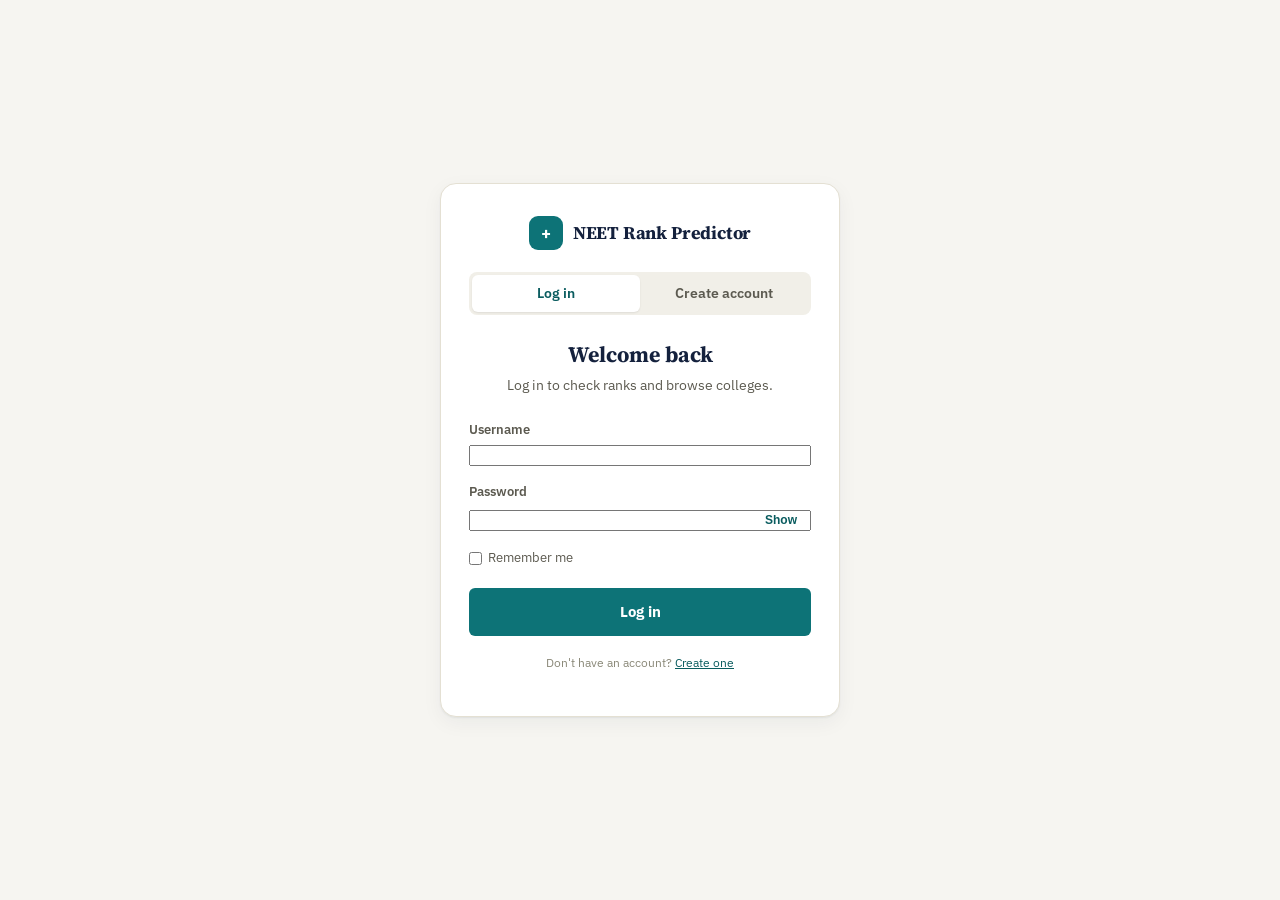
==== frontend_dist/colleges.html @ a5d56de6 "Replace Colleges page with original predictor HTML, backend-wired via new /cutoffs endpoint" ====
<!DOCTYPE html>
<html lang="en">
<head>
<meta charset="UTF-8">
<meta name="viewport" content="width=device-width, initial-scale=1.0">
<title>NEET Rank Predictor</title>
<link rel="preconnect" href="https://fonts.googleapis.com">
<link href="https://fonts.googleapis.com/css2?family=IBM+Plex+Sans:wght@400;500;600;700&family=Source+Serif+4:opsz,wght@8..60,600;8..60,700&display=swap" rel="stylesheet">
<style>
  * { box-sizing: border-box; margin: 0; padding: 0; }
  body { font-family: 'IBM Plex Sans', system-ui, sans-serif; background: #F6F5F1; color: #14213D; }
  .serif { font-family: 'Source Serif 4', serif; }
  header { border-bottom: 1px solid #E4E0D3; background: #F6F5F1; position: sticky; top: 0; z-index: 10; }
  .header-inner { max-width: 1800px; margin: 0 auto; padding: 16px 24px; display: flex; justify-content: space-between; align-items: center; flex-wrap: wrap; gap: 12px; }
  .logo { display: flex; align-items: center; gap: 10px; }
  .logo-box { width: 34px; height: 34px; border-radius: 8px; background: #0D7377; display: flex; align-items: center; justify-content: center; color: #fff; font-weight: 700; font-size: 15px; }
  .logo-text { font-size: 19px; font-weight: 700; }
  .phone { color: #0D7377; text-decoration: none; font-size: 14px; font-weight: 700; }
  .tabs { display: flex; gap: 4px; background: #ECEAE1; padding: 4px; border-radius: 8px; }
  .tab-btn { border: none; background: none; padding: 8px 18px; border-radius: 6px; font-size: 13.5px; font-weight: 600; cursor: pointer; color: #5C5A50; font-family: inherit; }
  .tab-btn.active { background: #fff; color: #0D7377; box-shadow: 0 1px 2px rgba(0,0,0,0.08); }
  .wrap { max-width: 1800px; margin: 0 auto; padding: 28px 24px 64px; }
  .notice { display: flex; gap: 10px; align-items: flex-start; background: #EAF2F1; border: 1px solid #C9E0DE; border-radius: 8px; padding: 14px 18px; margin-bottom: 24px; }
  .notice p { font-size: 13px; color: #245452; line-height: 1.6; }
  h1 { font-size: 26px; font-weight: 700; margin-bottom: 4px; }
  .subtitle { color: #5C5A50; font-size: 14px; margin-bottom: 24px; }
  .search-row { display: flex; gap: 10px; margin-bottom: 16px; flex-wrap: wrap; }
  .search-row input, .search-row select { border: 1.5px solid #D8D4C8; border-radius: 4px; padding: 9px 12px; font-size: 14px; background: #fff; font-family: inherit; }
  .search-row input { flex: 1; min-width: 200px; }
  .filter-panel { background: #fff; border: 1px solid #E4E0D3; border-radius: 12px; padding: 20px 22px; margin-bottom: 22px; }
  .filter-panel-head { display: flex; justify-content: space-between; align-items: center; gap: 12px; margin-bottom: 16px; flex-wrap: wrap; }
  .filter-panel-title { font-size: 12.5px; font-weight: 700; text-transform: uppercase; letter-spacing: 0.05em; color: #8A8878; }
  .filter-panel-actions { display: flex; align-items: center; gap: 10px; }
  .active-filter-count { font-size: 12.5px; color: #0D7377; font-weight: 600; }
  .clear-filters-btn { background: none; border: 1.5px solid #D8D4C8; color: #14213D; font-weight: 600; font-size: 12.5px; padding: 7px 14px; border-radius: 6px; cursor: pointer; font-family: inherit; }
  .clear-filters-btn:hover { background: #FBE0DC; border-color: #E7A99E; color: #A13D2F; }
  .filter-grid-new { display: grid; grid-template-columns: repeat(auto-fill, minmax(170px, 1fr)); gap: 16px; }
  .filter-field.wide { grid-column: span 2; }
  @media (max-width: 700px) { .filter-field.wide { grid-column: span 1; } }
  .filter-field label { display: block; font-size: 11px; font-weight: 700; color: #8A8878; text-transform: uppercase; letter-spacing: 0.03em; margin-bottom: 7px; }
  .filter-field input, .filter-field select { width: 100%; border: 1.5px solid #D8D4C8; border-radius: 7px; padding: 10px 12px; font-size: 14px; background: #fff; font-family: inherit; color: #14213D; }
  .filter-field input:focus, .filter-field select:focus { outline: none; border-color: #0D7377; box-shadow: 0 0 0 3px rgba(13,115,119,0.14); }
  .filter-panel-footer { margin-top: 16px; padding-top: 16px; border-top: 1px solid #EFEDE4; }
  .state-grid { display: grid; grid-template-columns: repeat(4, 1fr); gap: 18px; }
  @media (max-width: 1100px) { .state-grid { grid-template-columns: repeat(3, 1fr); } }
  @media (max-width: 760px) { .state-grid { grid-template-columns: repeat(2, 1fr); } }
  @media (max-width: 460px) { .state-grid { grid-template-columns: 1fr; } }
  .state-card { border: 1px solid #E4E0D3; border-radius: 14px; background: #fff; cursor: pointer; overflow: hidden; transition: transform .18s ease, box-shadow .18s ease, border-color .18s ease; box-shadow: 0 1px 3px rgba(20,33,61,0.06); }
  .state-card:hover { border-color: #0D7377; transform: translateY(-3px); box-shadow: 0 10px 24px rgba(20,33,61,0.12); }
  .state-card.disabled { cursor: default; }
  .state-card.disabled:hover { border-color: #E4E0D3; transform: none; box-shadow: 0 1px 3px rgba(20,33,61,0.06); }
  .state-card.disabled .state-card-banner { filter: grayscale(0.55); opacity: 0.55; }
  .state-card.disabled .state-name { color: #A8A498; }
  .state-card-banner { position: relative; height: 92px; display: flex; align-items: center; justify-content: center; overflow: hidden; }
  .state-map-svg { height: 64px; width: auto; max-width: 82%; position: relative; z-index: 2; filter: drop-shadow(0 2px 3px rgba(0,0,0,0.22)); }
  .landmark-badge { position: absolute; right: 8px; bottom: 8px; width: 24px; height: 24px; border-radius: 50%; background: rgba(20,33,61,0.38); display: flex; align-items: center; justify-content: center; z-index: 3; backdrop-filter: blur(1px); }
  .landmark-badge svg { width: 14px; height: 14px; }
  .state-card-body { padding: 14px 16px 16px; text-align: center; }
  .state-name { font-weight: 700; font-size: 14px; color: #14213D; }
  .state-count { font-size: 11.5px; color: #0D7377; margin-top: 6px; font-weight: 600; }
  .state-count.no-data { color: #A8A498; }
  .back-btn { display: flex; align-items: center; gap: 6px; background: none; border: none; color: #0D7377; font-weight: 600; font-size: 14px; cursor: pointer; margin-bottom: 16px; padding: 0; font-family: inherit; }
  table { border-collapse: collapse; width: 100%; }
  th { text-align: left; font-size: 11px; text-transform: uppercase; letter-spacing: 0.03em; color: #5C5A50; padding: 12px 14px; border-bottom: 2px solid #E4E0D3; white-space: nowrap; position: sticky; top: 0; background: #fff; z-index: 3; box-shadow: 0 1px 0 #E4E0D3; }
  th.round-col { text-align: center; min-width: 92px; }
  td { padding: 11px 14px; font-size: 13px; border-bottom: 1px solid #EFEDE4; white-space: nowrap; }
  td.round-cell { text-align: center; }
  td.institute-cell { white-space: normal; min-width: 240px; max-width: 320px; line-height: 1.4; }
  tr:hover td { background: #FAF9F5; }
  th.sticky-col, td.sticky-col { position: sticky; background: #fff; z-index: 1; }
  th.sticky-col { z-index: 4; }
  tr:hover td.sticky-col { background: #FAF9F5; }
  th.sticky-col.col-quota, td.sticky-col.col-quota { left: 0; min-width: 150px; box-shadow: 1px 0 0 #E4E0D3; }
  th.sticky-col.col-institute, td.sticky-col.col-institute { left: 150px; box-shadow: 1px 0 0 #E4E0D3; }
  .table-wrap { background: #fff; border: 1px solid #E4E0D3; border-radius: 10px; overflow-x: auto; max-height: 72vh; overflow-y: auto; }
  .rank-pill { font-weight: 700; padding: 3px 8px; border-radius: 5px; display: inline-block; min-width: 40px; text-align: center; font-size: 12px; }
  .rank-empty { color: #C9C6BA; }
  .quota-pill { font-size: 10.5px; color: #5C5A50; background: #F1EFE8; padding: 2px 7px; border-radius: 10px; white-space: nowrap; }
  footer { padding: 20px 24px; text-align: center; font-size: 12px; color: #8A8878; border-top: 1px solid #E4E0D3; }
  #resultsCount { font-size: 14px; color: #5C5A50; margin-bottom: 12px; }
  .legend { display:flex; gap:16px; align-items:center; margin-bottom:14px; font-size:12px; color:#5C5A50; flex-wrap: wrap; }
  .legend span.dot { display:inline-block; width:10px; height:10px; border-radius:2px; margin-right:5px; vertical-align:middle; }
  .import-btn { background: #14213D; color: #fff; border: none; padding: 9px 16px; border-radius: 4px; font-size: 13px; font-weight: 600; cursor: pointer; font-family: inherit; white-space: nowrap; }
  .import-btn:hover { background: #0D7377; }
  #importMsg, #importMsgGrid { margin-top: 10px; padding: 10px 14px; border-radius: 6px; font-size: 13px; }
  .import-ok { background: #DFF3E6; color: #1E7A4C; border: 1px solid #B9E3C6; }
  .import-err { background: #FBE0DC; color: #A13D2F; border: 1px solid #F2BDB5; }

  /* Import & Analysis module styles */
  .caveat-box { background: #FDF0C8; border: 1px solid #F1DDA8; border-radius: 8px; padding: 14px 18px; margin-bottom: 20px; font-size: 12.5px; color: #7A5A0C; line-height: 1.6; }
  .dropzone { border: 2px dashed #C9C6BA; border-radius: 10px; padding: 32px; text-align: center; background: #fff; cursor: pointer; margin-bottom: 20px; }
  .dropzone.dragover { border-color: #0D7377; background: #EAF2F1; }
  .dropzone p { color: #5C5A50; font-size: 14px; }
  .dropzone .browse-link { color: #0D7377; font-weight: 600; text-decoration: underline; cursor: pointer; }
  .file-list { display: flex; flex-direction: column; gap: 8px; margin-bottom: 24px; }
  .file-row { display: flex; align-items: center; gap: 12px; background: #fff; border: 1px solid #E4E0D3; border-radius: 6px; padding: 10px 14px; font-size: 13px; }
  .file-row .fname { flex: 1; font-weight: 600; overflow: hidden; text-overflow: ellipsis; white-space: nowrap; }
  .file-row .fstatus { font-size: 12px; color: #5C5A50; min-width: 160px; text-align: right; }
  .progress-track { width: 100px; height: 6px; background: #EFEDE4; border-radius: 3px; overflow: hidden; }
  .progress-fill { height: 100%; background: #0D7377; transition: width .2s; }
  .badge-ok { color: #1E7A4C; font-weight: 700; }
  .badge-err { color: #A13D2F; font-weight: 700; }
  .badge-warn { color: #946B0C; font-weight: 700; }

  .dash-grid { display: grid; grid-template-columns: repeat(6, 1fr); gap: 12px; margin-bottom: 24px; }
  @media (max-width: 1000px) { .dash-grid { grid-template-columns: repeat(3, 1fr); } }
  .dash-card { background: #fff; border: 1px solid #E4E0D3; border-radius: 8px; padding: 16px; text-align: center; }
  .dash-card .num { font-size: 22px; font-weight: 700; color: #0D7377; }
  .dash-card .lbl { font-size: 11px; color: #5C5A50; margin-top: 4px; text-transform: uppercase; letter-spacing: 0.03em; }

  .search-box { display: flex; gap: 10px; margin-bottom: 16px; }
  .search-box input { flex: 1; border: 1.5px solid #D8D4C8; border-radius: 4px; padding: 12px 14px; font-size: 14px; font-family: inherit; }
  .search-hint { font-size: 12px; color: #8A8878; margin-bottom: 20px; }

  .filter-grid { display: grid; grid-template-columns: repeat(6, 1fr); gap: 10px; margin-bottom: 16px; }
  @media (max-width: 1000px) { .filter-grid { grid-template-columns: repeat(2, 1fr); } }
  .filter-grid select, .filter-grid input { border: 1.5px solid #D8D4C8; border-radius: 4px; padding: 8px 10px; font-size: 12.5px; font-family: inherit; background: #fff; }

  .export-row { display: flex; gap: 8px; margin-bottom: 14px; }
  .export-btn { background: #fff; border: 1.5px solid #14213D; color: #14213D; padding: 7px 14px; border-radius: 4px; font-size: 12.5px; font-weight: 600; cursor: pointer; font-family: inherit; }
  .export-btn:hover { background: #14213D; color: #fff; }

  .pagination { display: flex; align-items: center; justify-content: center; gap: 12px; margin-top: 16px; font-size: 13px; }
  .page-btn { background: #fff; border: 1px solid #D8D4C8; border-radius: 4px; padding: 6px 12px; cursor: pointer; font-family: inherit; font-size: 13px; }
  .page-btn:disabled { opacity: 0.4; cursor: default; }
  .source-tag { font-size: 10px; color: #8A8878; }
  .na { color: #C9C6BA; font-style: italic; }

  .preview-panel { background: #fff; border: 1.5px solid #0D7377; border-radius: 10px; padding: 18px 20px; margin-bottom: 22px; }
  .preview-panel h3 { font-size: 15px; margin-bottom: 10px; }
  .preview-stats { display: grid; grid-template-columns: repeat(5, 1fr); gap: 10px; margin-bottom: 14px; }
  @media (max-width: 1000px) { .preview-stats { grid-template-columns: repeat(2, 1fr); } }
  .pstat { background: #F6F5F1; border-radius: 6px; padding: 10px; text-align: center; }
  .pstat .n { font-size: 18px; font-weight: 700; color: #14213D; }
  .pstat.warn .n { color: #946B0C; }
  .pstat .l { font-size: 10.5px; color: #5C5A50; text-transform: uppercase; }
  .file-meta-row { background: #F6F5F1; border-radius: 6px; padding: 10px 12px; margin-bottom: 8px; font-size: 12.5px; }
  .file-meta-row .fm-title { font-weight: 700; margin-bottom: 6px; }
  .file-meta-inputs { display: flex; gap: 8px; flex-wrap: wrap; }
  .file-meta-inputs label { font-size: 11px; color: #5C5A50; display: flex; flex-direction: column; gap: 3px; }
  .file-meta-inputs input { border: 1px solid #D8D4C8; border-radius: 4px; padding: 5px 8px; font-size: 12px; font-family: inherit; width: 160px; }
  .review-list { display: flex; flex-direction: column; gap: 8px; margin-top: 10px; max-height: 260px; overflow-y: auto; }
  .review-item { border: 1px solid #F1DDA8; background: #FFFBEF; border-radius: 6px; padding: 8px 12px; font-size: 12.5px; }
  .review-item .rtitle { font-weight: 600; margin-bottom: 4px; }
  .btn-mini { border: 1px solid #14213D; background: #fff; color: #14213D; border-radius: 4px; padding: 3px 10px; font-size: 11.5px; font-weight: 600; cursor: pointer; font-family: inherit; margin-right: 6px; }
  .btn-mini:hover { background: #14213D; color: #fff; }
  .btn-mini.done { opacity: 0.4; pointer-events: none; }
  .confirm-row { display: flex; gap: 10px; margin-top: 6px; }
  .confirm-btn { background: #0D7377; color: #fff; border: none; padding: 10px 18px; border-radius: 5px; font-size: 13px; font-weight: 700; cursor: pointer; font-family: inherit; }
  .confirm-btn:hover { background: #0A5D61; }
  .discard-btn { background: #fff; border: 1.5px solid #A13D2F; color: #A13D2F; padding: 10px 18px; border-radius: 5px; font-size: 13px; font-weight: 700; cursor: pointer; font-family: inherit; }

  .predictor-box { background: #fff; border: 1px solid #E4E0D3; border-radius: 10px; padding: 20px; margin: 28px 0 24px; }
  .predictor-box h2 { font-size: 18px; margin-bottom: 4px; }
  .predictor-sub { font-size: 12.5px; color: #5C5A50; margin-bottom: 14px; }
  .predictor-row { display: flex; gap: 10px; flex-wrap: wrap; margin-bottom: 14px; }
  .predictor-row input, .predictor-row select { border: 1.5px solid #D8D4C8; border-radius: 4px; padding: 9px 11px; font-size: 13px; font-family: inherit; background: #fff; }
  .predictor-row input#predRank { width: 160px; font-weight: 700; }
  .predict-btn { background: #14213D; color: #fff; border: none; padding: 9px 18px; border-radius: 4px; font-size: 13px; font-weight: 700; cursor: pointer; font-family: inherit; }
  .predict-btn:hover { background: #0D7377; }
  .pred-result-row { border-bottom: 1px solid #EFEDE4; padding: 10px 4px; font-size: 13px; }
  .pred-result-row .pr-inst { font-weight: 700; }
  .pred-result-row .pr-meta { font-size: 11.5px; color: #5C5A50; margin-top: 2px; }
  .pred-empty { color: #8A8878; font-size: 13px; padding: 14px 4px; }

  /* ============================================================
     RESPONSIVE LAYER — Desktop stays as authored above.
     Breakpoints: mobile <768px, tablet 768–1023px, desktop >=1024px.
     Import / Master Data is desktop-only (see <1024px block below).
     ============================================================ */

  /* Base touch-friendly hit areas, all breakpoints below desktop */
  @media (max-width: 1023px) {
    html { -webkit-text-size-adjust: 100%; }
    body { overflow-x: hidden; }

    /* Import & Master Data is a desktop administration tool only */
    .tabs { display: none; }
    #importView { display: none !important; }
    #importLinkGrid, #importLinkFilter { display: none !important; }

    .header-inner { padding: 14px 16px; }
    .logo-text { font-size: 17px; }
    .logo-box { width: 32px; height: 32px; font-size: 14px; }

    .wrap { padding: 20px 16px 56px; }
    h1 { font-size: 21px; line-height: 1.3; }
    .subtitle { font-size: 13px; margin-bottom: 18px; }

    .notice { padding: 12px 14px; }
    .notice p { font-size: 12.5px; }

    /* Filter panel: comfortable stacked touch controls */
    .filter-panel { padding: 16px; border-radius: 12px; }
    .filter-panel-head { margin-bottom: 14px; }
    .filter-panel-title { font-size: 11.5px; }
    .filter-grid-new { grid-template-columns: 1fr; gap: 12px; }
    .filter-field label { font-size: 11.5px; margin-bottom: 6px; }
    .filter-field input, .filter-field select { padding: 12px 14px; font-size: 15px; min-height: 46px; }
    .clear-filters-btn { padding: 10px 16px; font-size: 13px; min-height: 40px; }
    .filter-panel-footer { display: none; } /* only linked to Import, hidden on mobile/tablet */
    .back-btn { font-size: 15px; padding: 6px 0; margin-bottom: 14px; }

    .legend { font-size: 11.5px; gap: 8px 14px; margin-bottom: 12px; }
    #resultsCount { font-size: 13px; }

    /* State picker cards */
    .state-grid { gap: 12px; }
    .state-card-banner { height: 78px; }
    .state-map-svg { height: 52px; }
    .state-card-body { padding: 12px 12px 14px; }
    .state-name { font-size: 13.5px; }
  }

  /* ---- Results table -> readable stacked cards on mobile & tablet ---- */
  @media (max-width: 1023px) {
    #tableView .table-wrap { background: transparent; border: none; overflow: visible; max-height: none; box-shadow: none; border-radius: 0; }
    #tableView table, #tableView tbody, #tableView tr, #tableView th, #tableView td { display: block; width: 100%; }
    #tableView thead { display: none; }
    #tableView tbody tr {
      background: #fff;
      border: 1px solid #E4E0D3;
      border-radius: 14px;
      padding: 16px;
      margin-bottom: 14px;
      box-shadow: 0 1px 3px rgba(20,33,61,0.07);
    }
    #tableView td {
      border: none;
      white-space: normal;
      padding: 0;
      position: static;
      left: auto;
      box-shadow: none;
      min-width: 0;
      max-width: none;
      font-size: 13.5px;
    }
    #tableView td.col-institute {
      font-size: 15.5px;
      font-weight: 700;
      line-height: 1.4;
      padding-bottom: 10px;
      margin-bottom: 8px;
      border-bottom: 1px solid #EFEDE4;
      word-break: break-word;
    }
    #tableView td[data-label] {
      display: flex;
      justify-content: space-between;
      align-items: center;
      gap: 12px;
      padding: 7px 0;
      border-bottom: 1px dashed #F1EFE8;
    }
    #tableView td[data-label]:last-child { border-bottom: none; }
    #tableView td[data-label]::before {
      content: attr(data-label);
      font-size: 10.5px;
      font-weight: 700;
      text-transform: uppercase;
      letter-spacing: 0.03em;
      color: #8A8878;
      flex-shrink: 0;
    }
    #tableView td[data-label] > *,
    #tableView td[data-label] { text-align: right; }
    #tableView .quota-pill { white-space: normal; text-align: right; }
    #tableView td.round-cell[data-label] .rank-pill { font-size: 12.5px; }
  }

  /* Tablet: use the extra width for a two-column card grid */
  @media (min-width: 768px) and (max-width: 1023px) {
    #tableView tbody { display: grid; grid-template-columns: repeat(2, 1fr); gap: 14px; }
    #tableView tbody tr { margin-bottom: 0; }
    .filter-grid-new { grid-template-columns: repeat(2, 1fr); }
    .filter-field.wide { grid-column: span 2; }
    .state-grid { grid-template-columns: repeat(3, 1fr); }
    .wrap { padding: 24px 24px 56px; }
  }

  /* Small phones: extra breathing room fixes */
  @media (max-width: 380px) {
    .wrap { padding: 16px 12px 48px; }
    .header-inner { padding: 12px 12px; }
    h1 { font-size: 19px; }
    .filter-panel { padding: 14px; }
    #tableView tbody tr { padding: 14px; }
  }
</style>
</head>
<body>

<script src="js/config.js"></script>
<script src="js/auth.js"></script>
<script>NeetAuth.requireAuth();</script>

<header>
  <div class="header-inner">
    <div class="logo">
      <div class="logo-box">+</div>
      <div class="logo-text serif">NEET Rank Predictor</div>
    </div>
    <div class="tabs">
      <button class="tab-btn active" id="tabPG" onclick="switchTab('PG')">PG Closing Rank</button>
      <button class="tab-btn" id="tabIMPORT" onclick="switchTab('IMPORT')">Import &amp; Master Data</button>
    </div>
    <a class="colleges-back-link" href="index.html" style="margin-left:auto;font-size:13px;font-weight:600;color:#5C5A50;text-decoration:none;white-space:nowrap;">&larr; Back to site</a>
  </div>
</header>

<div class="wrap">
  <div class="notice" id="dataNotice"></div>

  <div id="gridView">
    <h1 class="serif" id="gridTitle">Select a State</h1>
    <p class="subtitle" id="gridSubtitle">Click a state to view institute-wise, round-wise closing ranks.</p>
    <div class="state-grid" id="stateGrid"></div>
    <div style="margin-top:20px;" id="importLinkGrid">
      <button class="import-btn" onclick="switchTab('IMPORT')">Import new cutoff files (State / Round / Year)</button>
    </div>
  </div>

  <div id="tableView" style="display:none;">
    <button class="back-btn" onclick="showGrid()">&larr; All States</button>
    <h1 class="serif" id="stateTitle"></h1>
    <p class="subtitle" id="stateSubtitle"></p>

    <div class="filter-panel">
      <div class="filter-panel-head">
        <span class="filter-panel-title">Filter results</span>
        <div class="filter-panel-actions">
          <span class="active-filter-count" id="activeFilterCount"></span>
          <button class="clear-filters-btn" onclick="clearTableFilters()">Clear all filters</button>
        </div>
      </div>
      <div class="filter-grid-new">
        <div class="filter-field wide">
          <label for="filterInstitute">Institute or course</label>
          <input type="text" id="filterInstitute" placeholder="Search by name..." oninput="renderTable()">
        </div>
        <div class="filter-field">
          <label for="filterQuota">Quota</label>
          <select id="filterQuota" onchange="renderTable()"><option value="">All Quotas</option></select>
        </div>
        <div class="filter-field">
          <label for="filterCourse">Course</label>
          <select id="filterCourse" onchange="renderTable()"><option value="">All Courses</option></select>
        </div>
        <div class="filter-field">
          <label for="filterCategory">Category</label>
          <select id="filterCategory" onchange="renderTable()"><option value="">All Categories</option></select>
        </div>
        <div class="filter-field">
          <label for="filterAuthority">Authority</label>
          <select id="filterAuthority" onchange="renderTable()"><option value="">All Authorities</option></select>
        </div>
        <div class="filter-field">
          <label for="filterExam">Exam</label>
          <select id="filterExam" onchange="renderTable()"><option value="">All Exams</option></select>
        </div>
        <div class="filter-field">
          <label for="filterYear">Year</label>
          <select id="filterYear" onchange="renderTable()"><option value="">All Years</option></select>
        </div>
        <div class="filter-field">
          <label for="filterRound">Round</label>
          <select id="filterRound" onchange="renderTable()"><option value="">All Rounds</option></select>
        </div>
      </div>
      <div class="filter-panel-footer" id="importLinkFilter">
        <button class="import-btn" onclick="switchTab('IMPORT')">Import more data</button>
      </div>
    </div>

    <div class="legend">
      <span><span class="dot" style="background:#FBE0DC;"></span>Most competitive third</span>
      <span><span class="dot" style="background:#FDF0C8;"></span>Middle third</span>
      <span><span class="dot" style="background:#DFF3E6;"></span>Least competitive third</span>
      <span>(colour scale is relative to each round column, recalculated per view)</span>
    </div>
    <div id="resultsCount"></div>
    <div class="table-wrap">
      <table>
        <thead id="tableHead"></thead>
        <tbody id="tableBody"></tbody>
      </table>
    </div>
  </div>

  <div id="importView" style="display:none;">
    <div class="caveat-box">
      <strong>How this works, honestly:</strong> This runs entirely in your browser (no server) &mdash; CSV and Excel files are parsed in a background Web Worker so the page stays responsive; very large files (hundreds of thousands of rows) will still take real time and memory, and multi-million-row imports may strain the browser tab. PDF import here does best-effort plain-text extraction and simple row detection &mdash; it will <strong>not</strong> reliably handle complex official cutoff PDFs (multi-line cells, merged headers). For a document like that, upload it directly in the chat instead &mdash; that path uses real table extraction. Any field not found in your file is marked <span class="na">Not Available</span> &mdash; never guessed.
    </div>

    <h1 class="serif">Import Cutoff Files</h1>
    <p class="subtitle">CSV, Excel (.xlsx/.xls), or PDF. Multiple files at once &mdash; matching records are merged, not duplicated.</p>
    <div style="display:flex; align-items:center; justify-content:space-between; gap:12px; flex-wrap:wrap; margin-bottom:18px;">
      <div id="saveIndicator" style="font-size:12.5px; font-weight:600; color:#8A8878;"></div>
      <div style="display:flex; gap:8px; flex-wrap:wrap;">
        <button class="clear-filters-btn" onclick="downloadMasterBackup()" title="Save a JSON copy of everything currently loaded, as a safety net">Download backup</button>
        <button class="clear-filters-btn" onclick="document.getElementById('restoreBackupInput').click()" title="Load a previously downloaded backup JSON file">Restore backup&hellip;</button>
        <input type="file" id="restoreBackupInput" accept=".json" style="display:none" onchange="if(this.files[0]) restoreMasterBackupFromFile(this.files[0]).catch(err=>alert('Could not restore: '+err.message)); this.value='';">
        <button class="clear-filters-btn" onclick="resetToBaselineData()" title="Wipe everything you've imported and go back to only the built-in data">Reset to built-in data only</button>
      </div>
    </div>

    <div class="dropzone" id="dropzone" onclick="document.getElementById('multiFileInput').click()">
      <p>Drag files here, or <span class="browse-link">browse</span> &mdash; CSV, XLSX, XLS, PDF</p>
      <input type="file" id="multiFileInput" multiple accept=".csv,.xlsx,.xls,.pdf" style="display:none" onchange="handleMultiFileSelect(event)">
    </div>
    <div class="file-list" id="fileList"></div>
    <div id="fileMetaArea"></div>
    <div id="previewPanel" style="display:none;"></div>

    <div class="predictor-box">
      <h2 class="serif">NEET Rank Predictor</h2>
      <p class="predictor-sub">Uses only actual closing-rank records already in the Master Dataset below. If there isn't enough historical data for your filters, it will say so &mdash; it never estimates or interpolates a cutoff.</p>
      <div class="predictor-row">
        <input type="number" id="predRank" placeholder="Your rank, e.g. 4500">
        <select id="predExam"><option value="">Any Exam</option></select>
        <select id="predState"><option value="">Any State</option></select>
        <select id="predAuthority"><option value="">Any Authority</option></select>
        <select id="predCourse"><option value="">Any Course</option></select>
        <select id="predCategory"><option value="">Any Category</option></select>
        <select id="predQuota"><option value="">Any Quota</option></select>
        <button class="predict-btn" onclick="runRankPredictor()">Predict</button>
      </div>
      <div id="predResults"></div>
    </div>

    <div class="dash-grid" id="dashGrid"></div>

    <div class="search-box">
      <input type="text" id="smartSearch" placeholder='Try: &quot;MBBS cutoff for Karnataka Round 1&quot; or &quot;compare 2024 R1 and R2&quot; or &quot;closing rank above 50000&quot;' onkeydown="if(event.key==='Enter') runSmartSearch()">
      <button class="import-btn" onclick="runSmartSearch()">Search</button>
    </div>
    <div class="search-hint" id="searchHint">No data imported yet &mdash; upload a file above to get started.</div>

    <div class="filter-grid" id="importFilterGrid" style="display:none;">
      <select id="ifState" onchange="renderImportTable()"><option value="">All States</option></select>
      <select id="ifAuthority" onchange="renderImportTable()"><option value="">All Authorities</option></select>
      <select id="ifExam" onchange="renderImportTable()"><option value="">All Exams</option></select>
      <select id="ifCourse" onchange="renderImportTable()"><option value="">All Courses</option></select>
      <select id="ifCategory" onchange="renderImportTable()"><option value="">All Categories</option></select>
      <select id="ifQuota" onchange="renderImportTable()"><option value="">All Quotas</option></select>
      <select id="ifYear" onchange="renderImportTable()"><option value="">All Years</option></select>
      <select id="ifRound" onchange="renderImportTable()"><option value="">All Rounds</option></select>
      <input type="number" id="ifRankMin" placeholder="Closing rank min" oninput="renderImportTable()">
      <input type="number" id="ifRankMax" placeholder="Closing rank max" oninput="renderImportTable()">
    </div>

    <div class="export-row" id="exportRow" style="display:none;">
      <button class="export-btn" onclick="exportData('csv')">Export CSV</button>
      <button class="export-btn" onclick="exportData('xlsx')">Export Excel</button>
      <button class="export-btn" onclick="exportData('pdf')">Export PDF</button>
    </div>

    <div id="resultsCountImport" style="font-size:14px;color:#5C5A50;margin-bottom:10px;"></div>
    <div class="table-wrap" id="importTableWrap" style="display:none;">
      <table>
        <thead id="importTableHead"></thead>
        <tbody id="importTableBody"></tbody>
      </table>
    </div>
    <div class="pagination" id="importPagination" style="display:none;"></div>
  </div>
</div>

<footer id="footerText"></footer>

<script>
/* ============================================================ */
/* REAL, SOURCED DATA.                                           */
/* PG data: MCC/state-authority results compiled by Careers360.  */
/* ============================================================ */

function mk(rows, quota, category, roundKey) {
  return rows.map(([institute, state, course, open, close]) => ({
    institute, state, course, quota, category, cutoffQuota: null, fee: null,
    rounds: { [roundKey]: close },
  }));
}
const AIQ_2025 = mk([
  ["Atal Bihari Vajpayee IMS & Dr RML Hospital, New Delhi", "Delhi", "MD General Medicine", 1, 15],
  ["Nizams Institute of Medical Sciences, Hyderabad", "Telangana", "MD General Medicine", 16, 16],
  ["Maulana Azad Medical College, New Delhi", "Delhi", "MD General Medicine", 34, 62],
  ["Vardhman Mahavir Medical College & Safdarjung Hospital, New Delhi", "Delhi", "MD General Medicine", 30, 74],
  ["Lady Hardinge Medical College, New Delhi", "Delhi", "MD General Medicine", 75, 83],
  ["Government Medical College & Hospital, Chandigarh", "Chandigarh", "MD General Medicine", 107, 107],
  ["Government Medical College, Thrissur", "Kerala", "MD General Medicine", 114, 114],
  ["LTM Medical College, Sion, Mumbai", "Maharashtra", "MD General Medicine", 47, 119],
  ["Seth GS Medical College & KEM Hospital, Mumbai", "Maharashtra", "MD General Medicine", 44, 125],
  ["Government Medical College, Kozhikode", "Kerala", "MD General Medicine", 2, 129],
  ["University College of Medical Sciences, Delhi", "Delhi", "MD General Medicine", 164, 164],
  ["BJ Medical College, Ahmedabad", "Gujarat", "MD General Medicine", 19, 170],
  ["Institute of Medical Sciences, BHU, Varanasi", "Uttar Pradesh", "MD General Medicine", 124, 176],
  ["Government Medical College, Kottayam", "Kerala", "MD General Medicine", 71, 200],
  ["IPGMER, Kolkata", "West Bengal", "MD General Medicine", 198, 201],
  ["Bangalore Medical College & Research Institute", "Karnataka", "MD General Medicine", 8, 228],
  ["Madras Medical College, Chennai", "Tamil Nadu", "MD General Medicine", 9, 291],
  ["Topiwala National Medical College & Nair Hospital, Mumbai", "Maharashtra", "MD General Medicine", 181, 294],
  ["Government Medical College, Thiruvananthapuram", "Kerala", "MD General Medicine", 183, 308],
  ["Karnataka Institute of Medical Sciences, Hubli", "Karnataka", "MD General Medicine", 267, 327],
  ["Vardhman Mahavir Medical College & Safdarjung Hospital, New Delhi", "Delhi", "MD Radio-Diagnosis", 4, 25],
  ["Government Medical College & Hospital, Chandigarh", "Chandigarh", "MD Radio-Diagnosis", 39, 39],
  ["Seth GS Medical College & KEM Hospital, Mumbai", "Maharashtra", "MD Radio-Diagnosis", 24, 58],
  ["Maulana Azad Medical College, New Delhi", "Delhi", "MD Radio-Diagnosis", 42, 60],
  ["Atal Bihari Vajpayee IMS & Dr RML Hospital, New Delhi", "Delhi", "MD Radio-Diagnosis", 70, 73],
  ["Government Medical College, Kozhikode", "Kerala", "MD Radio-Diagnosis", 35, 79],
  ["Bangalore Medical College & Research Institute", "Karnataka", "MD Radio-Diagnosis", 50, 80],
  ["Nizams Institute of Medical Sciences, Hyderabad", "Telangana", "MD Radio-Diagnosis", 90, 98],
  ["SGPGI, Lucknow", "Uttar Pradesh", "MD Radio-Diagnosis", 100, 104],
  ["Lady Hardinge Medical College, New Delhi", "Delhi", "MD Radio-Diagnosis", 108, 108],
  ["Government Medical College, Thiruvananthapuram", "Kerala", "MD Radio-Diagnosis", 101, 118],
  ["Grant Medical College & Sir JJ Hospital, Mumbai", "Maharashtra", "MD Radio-Diagnosis", 122, 145],
  ["Madras Medical College, Chennai", "Tamil Nadu", "MD Radio-Diagnosis", 28, 156],
  ["Institute of Medical Sciences, BHU, Varanasi", "Uttar Pradesh", "MD Radio-Diagnosis", 120, 179],
  ["Government Medical College, Kottayam", "Kerala", "MD Radio-Diagnosis", 184, 184],
  ["University College of Medical Sciences, Delhi", "Delhi", "MD Radio-Diagnosis", 116, 187],
  ["Patna Medical College, Patna", "Bihar", "MD Radio-Diagnosis", 191, 191],
  ["BJ Medical College, Ahmedabad", "Gujarat", "MD Radio-Diagnosis", 17, 203],
  ["LTM Medical College, Sion, Mumbai", "Maharashtra", "MD Radio-Diagnosis", 96, 209],
  ["PGIMS, Rohtak", "Haryana", "MD Radio-Diagnosis", 266, 266],
  ["King George's Medical University, Lucknow", "Uttar Pradesh", "MD Radio-Diagnosis", 236, 274],
  ["Sawai Man Singh Medical College, Jaipur", "Rajasthan", "MD Radio-Diagnosis", 18, 289],
  ["NEIGRIHMS, Shillong", "Meghalaya", "MD Radio-Diagnosis", 297, 297],
  ["IPGMER, Kolkata", "West Bengal", "MD Radio-Diagnosis", 155, 309],
  ["Government Medical College, Kota", "Rajasthan", "MD Radio-Diagnosis", 317, 317],
  ["JN Medical College, AMU, Aligarh", "Uttar Pradesh", "MD Radio-Diagnosis", 113, 326],
  ["Government Medical College, Nagpur", "Maharashtra", "MD Radio-Diagnosis", 264, 357],
  ["Government Medical College, Kozhikode", "Kerala", "MD Dermatology", 20, 20],
  ["LTM Medical College, Sion, Mumbai", "Maharashtra", "MD Dermatology", 102, 102],
  ["Vardhman Mahavir Medical College & Safdarjung Hospital, New Delhi", "Delhi", "MD Dermatology", 91, 142],
  ["Grant Medical College & Sir JJ Hospital, Mumbai", "Maharashtra", "MD Dermatology", 255, 255],
  ["Bangalore Medical College & Research Institute", "Karnataka", "MD Dermatology", 275, 275],
  ["Government Medical College, Thiruvananthapuram", "Kerala", "MD Dermatology", 186, 282],
  ["Government Medical College, Kottayam", "Kerala", "MD Dermatology", 302, 302],
  ["Lady Hardinge Medical College, New Delhi", "Delhi", "MD Dermatology", 359, 359],
  ["Atal Bihari Vajpayee IMS & Dr RML Hospital, New Delhi", "Delhi", "MD Dermatology", 29, 364],
  ["BJ Government Medical College, Pune", "Maharashtra", "MD Dermatology", 298, 387],
  ["Institute of Medical Sciences, BHU, Varanasi", "Uttar Pradesh", "MD Dermatology", 371, 392],
  ["Government Medical College & Hospital, Chandigarh", "Chandigarh", "MD Dermatology", 394, 394],
  ["Sawai Man Singh Medical College, Jaipur", "Rajasthan", "MD Dermatology", 244, 398],
  ["Government Medical College, Thrissur", "Kerala", "MD Dermatology", 422, 422],
  ["T D Medical College, Alappuzha", "Kerala", "MD Dermatology", 482, 482],
  ["MKCG Medical College, Berhampur", "Odisha", "MD Dermatology", 506, 506],
  ["PGI YCM Hospital, Pimpri-Chinchwad", "Maharashtra", "MD Dermatology", 525, 525],
  ["PGIMS, Rohtak", "Haryana", "MD Dermatology", 549, 549],
  ["JN Medical College, AMU, Aligarh", "Uttar Pradesh", "MD Dermatology", 557, 557],
  ["Karnataka Institute of Medical Sciences, Hubli", "Karnataka", "MD Dermatology", 610, 610],
  ["BJ Medical College, Ahmedabad", "Gujarat", "MD Dermatology", 605, 634],
  ["Shivamogga Institute of Medical Sciences", "Karnataka", "MD Dermatology", 642, 642],
  ["Rabindra Nath Tagore Medical College, Udaipur", "Rajasthan", "MD Dermatology", 233, 671],
], "AIQ", "General", "2025-Final");

const SURGERY = mk([
  ["Grant Medical College & Sir JJ Hospital, Mumbai", "Maharashtra", "MS General Surgery", 65, 461],
  ["Maulana Azad Medical College, New Delhi", "Delhi", "MS General Surgery", 90, 199],
  ["Vardhman Mahavir Medical College & Safdarjung Hospital, New Delhi", "Delhi", "MS General Surgery", 107, 146],
  ["BJ Medical College, Ahmedabad", "Gujarat", "MS General Surgery", 149, 1529],
  ["Seth GS Medical College & KEM Hospital, Mumbai", "Maharashtra", "MS General Surgery", 182, 743],
  ["Atal Bihari Vajpayee IMS & Dr RML Hospital, New Delhi", "Delhi", "MS General Surgery", 193, 428],
  ["IPGMER, Kolkata", "West Bengal", "MS General Surgery", 427, 1046],
  ["Gandhi Medical College, Secunderabad", "Telangana", "MS General Surgery", 559, 1687],
  ["Madras Medical College, Chennai", "Tamil Nadu", "MS General Surgery", 635, 3575],
  ["Osmania Medical College, Hyderabad", "Telangana", "MS General Surgery", 730, 2843],
], "AIQ", "General", "2023-Final");

const OBG = mk([
  ["Vardhman Mahavir Medical College & Safdarjung Hospital, New Delhi", "Delhi", "MS Obstetrics & Gynaecology", 6, 155],
  ["Lady Hardinge Medical College, New Delhi", "Delhi", "MS Obstetrics & Gynaecology", 249, 603],
  ["Maulana Azad Medical College, New Delhi", "Delhi", "MS Obstetrics & Gynaecology", 24, 650],
  ["LTM Medical College, Sion, Mumbai", "Maharashtra", "MS Obstetrics & Gynaecology", 326, 894],
  ["Bangalore Medical College & Research Institute", "Karnataka", "MS Obstetrics & Gynaecology", 398, 910],
  ["Atal Bihari Vajpayee IMS & Dr RML Hospital, New Delhi", "Delhi", "MS Obstetrics & Gynaecology", 985, 1149],
  ["University College of Medical Sciences, Delhi", "Delhi", "MS Obstetrics & Gynaecology", 869, 1183],
  ["Institute of Medical Sciences, BHU, Varanasi", "Uttar Pradesh", "MS Obstetrics & Gynaecology", 1249, 1249],
], "AIQ", "General", "2024-Final");

const UP_STATE = mk([
  ["Autonomous State Medical College, Ayodhya", "Uttar Pradesh", "MD General Medicine", 167, 167],
  ["Baba Raghav Das Medical College, Gorakhpur", "Uttar Pradesh", "MD General Medicine", 115, 133],
  ["Dr RML Institute of Medical Sciences, Lucknow", "Uttar Pradesh", "MD General Medicine", 26, 26],
  ["GSVM Medical College, Kanpur", "Uttar Pradesh", "MD General Medicine", 30, 50],
  ["Government Institute of Medical Sciences, Greater Noida", "Uttar Pradesh", "MD General Medicine", 84, 84],
  ["Shaikh Ul Hind Maulana Mahmood Hasan Medical College, Saharanpur", "Uttar Pradesh", "MD General Medicine", 138, 153],
  ["King George's Medical University, Lucknow", "Uttar Pradesh", "MD General Medicine", 8, 29],
  ["LLRM Medical College, Meerut", "Uttar Pradesh", "MD General Medicine", 93, 105],
  ["Maharani Laxmibai Medical College, Jhansi", "Uttar Pradesh", "MD General Medicine", 112, 129],
  ["Moti Lal Nehru Medical College, Allahabad", "Uttar Pradesh", "MD General Medicine", 58, 74],
  ["Sarojini Naidu Medical College, Agra", "Uttar Pradesh", "MD General Medicine", 61, 92],
  ["Career Institute of Medical Sciences and Hospital, Lucknow", "Uttar Pradesh", "MD General Medicine", 3038, 5057],
  ["Eras Lucknow Medical College and Hospital, Lucknow", "Uttar Pradesh", "MD General Medicine", 2065, 3824],
], "State (UP)", "General", "2024-Final");

const ODISHA = mk([
  ["PGIMER & Capital Hospital, Bhubaneswar", "Odisha", "MD General Medicine", 677, 2634],
  ["PGIMER & Capital Hospital, Bhubaneswar", "Odisha", "MD Ophthalmology", 8476, 12449],
  ["PGIMER & Capital Hospital, Bhubaneswar", "Odisha", "MD Paediatrics", 3048, 3267],
  ["PGIMER & Capital Hospital, Bhubaneswar", "Odisha", "MS General Surgery", 6510, 6914],
  ["PGIMER & Capital Hospital, Bhubaneswar", "Odisha", "MS Obstetrics & Gynaecology", 3267, 5035],
], "AIQ", "General", "2024-Final");

// ---------------------------------------------------------------
// KARNATAKA — NEET-PG, KEA (Karnataka Examinations Authority)
// Source: KEA official round-wise closing rank data, State Quota
// (Govt Quota, Private Seats, NRI, Minority, Institutional/Others,
// In-Service, DNB-Service), years 2024 and 2025, rounds R1 to R5
// (a "-" in the source means that round/category/institute
// combination had no allotment on record; stored as null, never
// estimated). One row per Course x Institute x Cutoff Quota x
// Category combination, exactly as published.
// ---------------------------------------------------------------
const KARNATAKA_PG_RAW = [
["ANAESTHESIOLOGY", "AIMS, Adichunchanagiri, Bellur", "KAR Govt Quota-Open", "GM", 783108, 17364, 28292, null, null, null, 20114, 38478, 40760, null, null],
["ANAESTHESIOLOGY", "AIMS, Adichunchanagiri, Bellur", "KAR Govt Quota-Open", "2AG", 783108, 19650, 32664, null, null, null, 24104, 40628, 42289, null, null],
["ANAESTHESIOLOGY", "AIMS, Adichunchanagiri, Bellur", "KAR Govt Quota-Open", "1G", 783108, 28292, 43662, null, null, null, null, null, null, null, null],
["ANAESTHESIOLOGY", "AIMS, Adichunchanagiri, Bellur", "KAR Govt Quota-Open", "SCG", 783108, null, null, null, null, null, 40634, 56559, null, null, null],
["ANAESTHESIOLOGY", "AIMS, Adichunchanagiri, Bellur", "KAR Priv Seats-Open", "OPN", 2615000, 40938, 68638, null, null, null, 50074, 94982, 125915, null, null],
["ANAESTHESIOLOGY", "AIMS, Adichunchanagiri, Bellur", "KAR Priv Seats-GMP", "GMP", 2615000, 41701, 75111, 63899, null, null, 55200, 132128, 145228, null, null],
["ANAESTHESIOLOGY", "AIMS, Adichunchanagiri, Bellur", "KAR Priv Seats-GMP", "GMPH", 2615000, 64946, 79396, null, null, null, null, null, null, null, null],
["ANAESTHESIOLOGY", "AIMS, Adichunchanagiri, Bellur", "KAR NRI Quota", "NRI", 4415000, null, null, null, null, null, 114332, null, null, null, null],
["ANAESTHESIOLOGY", "AIMS, Adichunchanagiri, Bellur", "KAR Others (Inst.Q)", "MNG", 4415000, null, null, 119833, null, null, 72944, null, 182688, null, null],
["ANAESTHESIOLOGY", "AJIMS, Mangalore", "KAR Govt Quota-Open", "GM", 783108, 16026, 25154, null, null, null, 19660, 30575, 37857, null, null],
["ANAESTHESIOLOGY", "AJIMS, Mangalore", "KAR Priv Seats-Open", "OPN", 1387994, 22743, 35032, null, null, null, 20155, null, null, null, null],
["ANAESTHESIOLOGY", "AJIMS, Mangalore", "KAR Govt Quota-Open", "2AG", 783108, 24096, 27591, null, null, null, 23724, 37857, 40628, null, null],
["ANAESTHESIOLOGY", "AJIMS, Mangalore", "KAR Priv Seats-GMP", "GMP", 1387994, 28888, 40917, null, null, null, 27321, 55771, 40644, null, null],
["ANAESTHESIOLOGY", "AJIMS, Mangalore", "KAR Priv Seats-GMP", "GMPH", 1387994, null, null, null, null, null, 30607, 66197, null, null, null],
["ANAESTHESIOLOGY", "AJIMS, Mangalore", "KAR Govt Quota-Open", "SCG", 783108, null, null, null, null, null, 41896, 56157, null, null, null],
["ANAESTHESIOLOGY", "AJIMS, Mangalore", "KAR Priv Seats-Min.", "MU", 1387994, 47504, 55801, null, null, null, 40104, 104387, 88367, null, null],
["ANAESTHESIOLOGY", "Akash IMS,Devanhalli,Bangalore", "KAR Priv Seats-Open", "OPN", 1387994, null, null, null, null, null, 29748, 67086, null, null, null],
["ANAESTHESIOLOGY", "Akash IMS,Devanhalli,Bangalore", "KAR Priv Seats-GMP", "GMP", 1387994, 33590, 49170, null, null, null, null, 93088, 112654, null, null],
["ANAESTHESIOLOGY", "Akash IMS,Devanhalli,Bangalore", "KAR Priv Seats-GMP", "GMPH", 1387994, null, null, null, null, null, 35102, 115809, null, null, null],
["ANAESTHESIOLOGY", "Akash IMS,Devanhalli,Bangalore", "KAR Govt Quota-Open", "SCH", 783108, 58993, 77194, null, null, null, null, null, null, null, null],
["ANAESTHESIOLOGY", "Akash IMS,Devanhalli,Bangalore", "KAR Priv Seats-Min.", "ME", 1387994, 67934, 81214, null, null, null, 61403, 122337, null, null, null],
["ANAESTHESIOLOGY", "Akash IMS,Devanhalli,Bangalore", "KAR Govt Quota-Open", "GM", 783108, null, 29778, null, 36860, null, 22264, 35041, 36209, null, null],
["ANAESTHESIOLOGY", "Akash IMS,Devanhalli,Bangalore", "KAR Govt Quota-Open", "3AG", 783108, null, null, null, null, null, null, 44047, null, null, null],
["ANAESTHESIOLOGY", "Akash IMS,Devanhalli,Bangalore", "KAR Govt Quota-Open", "2AG", 783108, null, null, null, null, null, null, 50442, null, null, null],
["ANAESTHESIOLOGY", "Al-Ameen, Bijapur", "KAR Priv Seats-Open", "OPN", 1387994, null, null, null, null, null, 31387, 49777, null, null, null],
["ANAESTHESIOLOGY", "Al-Ameen, Bijapur", "KAR Govt Quota-Open", "SCG", 783108, 45496, 62253, 58993, null, null, 57163, 87535, 95863, null, null],
["ANAESTHESIOLOGY", "Al-Ameen, Bijapur", "KAR Priv Seats-GMP", "GMPH", 1387994, 49726, 60611, null, null, null, 38444, 112312, 138931, null, null],
["ANAESTHESIOLOGY", "Al-Ameen, Bijapur", "KAR Priv Seats-Min.", "MM1", 1387994, 53083, 73703, null, null, null, 46511, 117887, 136587, null, null],
["ANAESTHESIOLOGY", "BGS IMS, Bangalore", "KAR Priv Seats-Open", "OPN", 1387994, 26348, 41312, null, null, null, 26439, 59249, 60647, 87472, null],
["ANAESTHESIOLOGY", "BGS IMS, Bangalore", "KAR Priv Seats-GMP", "GMP", 1387994, 29446, 43789, null, null, null, 29607, 70006, null, null, null],
["ANAESTHESIOLOGY", "BGS IMS, Bangalore", "KAR Priv Seats-GMP", "GMPH", 1387994, 35521, 45771, null, null, null, null, null, null, null, null],
["ANAESTHESIOLOGY", "BGS IMS, Bangalore", "KAR Govt Quota-Open", "SCG", 783108, 47899, 52012, null, null, null, 51996, 82762, null, null, null],
["ANAESTHESIOLOGY", "BGS IMS, Bangalore", "KAR Govt Quota-Open", "STG", 783108, 111393, 123685, 161085, 191075, null, 75531, null, null, null, null],
["ANAESTHESIOLOGY", "BGS IMS, Bangalore", "KAR Govt Quota-Open", "GM", 783108, null, 28475, null, null, null, 14260, 38133, null, null, null],
["ANAESTHESIOLOGY", "BGS IMS, Bangalore", "KAR Others (Inst.Q)", "MNG", 5515000, null, null, 118971, 115114, null, 55822, null, 178606, 199619, null],
["ANAESTHESIOLOGY", "Bangalore Med Coll, Bangalore", "KAR Govt Quota-Open", "GM", 123400, 3325, 14015, null, null, null, 4790, 14255, 14914, null, null],
["ANAESTHESIOLOGY", "Bangalore Med Coll, Bangalore", "KAR Govt Quota-Open", "GMH", 123400, null, null, null, null, null, 5895, 16203, null, null, null],
["ANAESTHESIOLOGY", "Bangalore Med Coll, Bangalore", "KAR Govt Quota-Open", "3AG", 123400, 6023, 17068, null, null, null, null, 17264, null, null, null],
["ANAESTHESIOLOGY", "Bangalore Med Coll, Bangalore", "KAR Govt Quota-Open", "2AG", 123400, 8172, 16666, null, null, null, 7204, 23416, null, null, null],
["ANAESTHESIOLOGY", "Bangalore Med Coll, Bangalore", "KAR Govt Quota-Open", "2BG", 123400, null, null, null, null, null, 8352, 16457, null, null, null],
["ANAESTHESIOLOGY", "Bangalore Med Coll, Bangalore", "KAR Govt Quota-Open", "1G", 123400, 13587, 20274, null, null, null, 8281, 20907, null, null, null],
["ANAESTHESIOLOGY", "Bangalore Med Coll, Bangalore", "KAR Govt Quota-Open", "1H", 123400, 14547, 26820, null, null, null, null, null, null, null, null],
["ANAESTHESIOLOGY", "Bangalore Med Coll, Bangalore", "KAR Govt Quota-Open", "SCG", 123400, 19511, 36970, null, null, null, 21132, 40219, 49090, null, null],
["ANAESTHESIOLOGY", "Bangalore Med Coll, Bangalore", "KAR Govt Quota-Open", "STG", 123400, 52852, 80969, null, null, null, 35104, 90209, null, null, null],
["ANAESTHESIOLOGY", "Bangalore Med Coll, Bangalore", "KAR Govt Quota-InS", "GM", 123400, null, null, null, null, null, 72632, 120173, null, null, null],
["ANAESTHESIOLOGY", "Bangalore Med Coll, Bangalore", "KAR Govt Quota-InS", "GMH", 123400, null, null, null, null, null, 104947, null, null, null, null],
["ANAESTHESIOLOGY", "Bangalore Med Coll, Bangalore", "KAR Govt Quota-Open", "3BG", 123400, null, 15026, null, null, null, null, null, null, null, null],
["ANAESTHESIOLOGY", "Basaveswara, Chitradurga", "KAR Govt Quota-Open", "GM", 783108, null, null, null, null, null, 21194, 40942, 52103, null, null],
["ANAESTHESIOLOGY", "Basaveswara, Chitradurga", "KAR Govt Quota-Open", "1G", 783108, 25815, 44152, null, null, null, null, null, null, null, null],
["ANAESTHESIOLOGY", "Basaveswara, Chitradurga", "KAR Priv Seats-Open", "OPN", 1387994, 31233, 42831, null, null, null, null, 70425, 71376, null, null],
["ANAESTHESIOLOGY", "Basaveswara, Chitradurga", "KAR Priv Seats-GMP", "GMP", 1387994, 31852, 44038, null, null, null, 33924, 72385, 105420, null, null],
["ANAESTHESIOLOGY", "Basaveswara, Chitradurga", "KAR Govt Quota-Open", "SCG", 783108, null, null, null, null, null, null, 61071, null, null, null],
["ANAESTHESIOLOGY", "Basaveswara, Chitradurga", "KAR Others (Inst.Q)", "MNG", 7515000, null, null, null, null, null, null, null, 208096, null, null],
["ANAESTHESIOLOGY", "Belagavi IMS, Belagavi", "KAR Govt Quota-Open", "GM", 123400, null, null, null, null, null, 9928, 24495, null, null, null],
["ANAESTHESIOLOGY", "Belagavi IMS, Belagavi", "KAR Govt Quota-Open", "3BG", 123400, 10540, 19456, null, null, null, 10820, 29540, null, null, null],
["ANAESTHESIOLOGY", "Belagavi IMS, Belagavi", "KAR Govt Quota-Open", "SCG", 123400, null, null, null, null, null, 40924, 57438, null, null, null],
["ANAESTHESIOLOGY", "Bidar IMS, Bidar", "KAR Govt Quota-Open", "GM", 123400, null, null, null, null, null, 11398, 27565, 31619, null, null],
["ANAESTHESIOLOGY", "Bidar IMS, Bidar", "KAR Govt Quota-Open", "2AH", 123400, 14915, 25628, null, null, null, 19975, 35712, null, null, null],
["ANAESTHESIOLOGY", "Bidar IMS, Bidar", "KAR Govt Quota-Open", "GMH", 123400, null, null, null, null, null, 15292, 31619, 34578, null, null],
["ANAESTHESIOLOGY", "Bidar IMS, Bidar", "KAR Govt Quota-InS", "GM", 123400, null, null, null, null, null, 110196, null, null, null, null],
["ANAESTHESIOLOGY", "Bidar IMS, Bidar", "KAR Govt Quota-Open", "STH", 123400, null, null, null, null, null, null, 108862, null, null, null],
["ANAESTHESIOLOGY", "Chamrajanagar IMS, Karnataka", "KAR Govt Quota-Open", "GM", 123400, 9121, 19249, null, null, null, 9175, 27207, null, null, null],
["ANAESTHESIOLOGY", "Chamrajanagar IMS, Karnataka", "KAR Govt Quota-Open", "2AG", 123400, null, null, null, null, null, 12104, 30510, null, null, null],
["ANAESTHESIOLOGY", "Chamrajanagar IMS, Karnataka", "KAR Govt Quota-Open", "SCG", 123400, null, null, null, null, null, 26621, 46320, 52628, null, null],
["ANAESTHESIOLOGY", "Chamrajanagar IMS, Karnataka", "KAR Govt Quota-InS", "SCG", 123400, null, null, null, null, null, 131625, null, null, null, null],
["ANAESTHESIOLOGY", "Chamrajanagar IMS, Karnataka", "KAR Govt Quota-Open", "SCH", 123400, null, null, null, null, null, null, 64989, null, null, null],
["ANAESTHESIOLOGY", "DR BR Ambedkar, Bangalore", "KAR Govt Quota-Open", "GM", 783108, 17545, 28659, null, null, null, 19046, 37025, 49199, null, null],
["ANAESTHESIOLOGY", "DR BR Ambedkar, Bangalore", "KAR Govt Quota-Open", "GMH", 783108, null, null, null, null, null, 23497, 48597, 52165, null, null],
["ANAESTHESIOLOGY", "DR BR Ambedkar, Bangalore", "KAR Govt Quota-Open", "2BG", 783108, 24419, 32070, null, null, null, null, null, null, null, null],
["ANAESTHESIOLOGY", "DR BR Ambedkar, Bangalore", "KAR Priv Seats-Open", "OPN", 1387994, 25783, 41006, null, null, null, 29202, 55069, 61021, null, null],
["ANAESTHESIOLOGY", "DR BR Ambedkar, Bangalore", "KAR Priv Seats-GMP", "GMP", 1387994, 30917, 41025, null, null, null, 33022, 70660, 73924, null, null],
["ANAESTHESIOLOGY", "DR BR Ambedkar, Bangalore", "KAR Others (Inst.Q)", "MNG", 4515000, 37468, null, 121281, 120160, null, 58438, null, 163689, null, null],
["ANAESTHESIOLOGY", "DR BR Ambedkar, Bangalore", "KAR Priv Seats-GMP", "GMPH", 1387994, 42416, 61502, null, null, null, null, null, null, null, null],
["ANAESTHESIOLOGY", "DR BR Ambedkar, Bangalore", "KAR Govt Quota-Open", "SCH", 783108, null, 72049, null, null, null, null, null, null, null, null],
["ANAESTHESIOLOGY", "Dr Chandramma DS Inst, Harohalli", "KAR Govt Quota-Open", "GM", 783108, null, null, null, null, null, null, 38692, null, null, null],
["ANAESTHESIOLOGY", "Dr Chandramma DS Inst, Harohalli", "KAR Govt Quota-Open", "SCG", 783108, null, null, null, null, null, null, 54063, null, null, null],
["ANAESTHESIOLOGY", "Dr Chandramma DS Inst, Harohalli", "KAR Priv Seats-GMP", "GMP", 2515000, null, null, null, null, null, null, 120885, 140735, null, null],
["ANAESTHESIOLOGY", "Dr Chandramma DS Inst, Harohalli", "KAR Others (Inst.Q)", "MNG", null, null, null, null, null, null, null, null, 166618, null, null],
["ANAESTHESIOLOGY", "ESI, Bangalore", "KAR Govt Quota-Open", "GM", 250000, 5275, 15546, null, null, null, 6814, 15381, null, null, null],
["ANAESTHESIOLOGY", "ESI, Bangalore", "KAR Govt Quota-Open", "2AG", 250000, 11347, 18942, null, null, null, null, null, null, null, null],
["ANAESTHESIOLOGY", "ESI, Bangalore", "KAR Govt Quota-Open", "SCG", 250000, null, null, null, null, null, 15091, 38484, null, null, null],
["ANAESTHESIOLOGY", "ESI, Bangalore", "KAR Govt Quota-Open", "1H", 250000, null, null, null, null, null, 16158, 27481, null, null, null],
["ANAESTHESIOLOGY", "ESI, Bangalore", "KAR Govt Quota-Open", "2BG", 250000, 17295, 17413, null, null, null, null, null, null, null, null],
["ANAESTHESIOLOGY", "ESI, Bangalore", "KAR Govt Quota-InS", "GM", 250000, null, null, null, null, null, 83384, null, null, null, null],
["ANAESTHESIOLOGY", "ESI, Bangalore", "KAR Govt Quota-Open", "3AG", 250000, null, 17291, 24814, null, null, null, null, null, null, null],
["ANAESTHESIOLOGY", "ESIC Med Coll,Gulbarga", "KAR Govt Quota-Open", "GMH", 250000, null, null, null, null, null, 12236, 25241, 25192, null, null],
["ANAESTHESIOLOGY", "ESIC Med Coll,Gulbarga", "KAR Govt Quota-Open", "2BG", 250000, null, null, null, null, null, 14767, null, null, null, null],
["ANAESTHESIOLOGY", "ESIC Med Coll,Gulbarga", "KAR Govt Quota-Open", "STG", 250000, 47391, 95172, null, null, null, null, null, null, null, null],
["ANAESTHESIOLOGY", "ESIC Med Coll,Gulbarga", "KAR Govt Quota-Open", "STH", 250000, null, null, null, null, null, 63137, null, null, null, null],
["ANAESTHESIOLOGY", "ESIC Med Coll,Gulbarga", "KAR Govt Quota-InS", "GMH", 250000, 101572, null, null, null, null, null, null, null, null, null],
["ANAESTHESIOLOGY", "East Point College,Bangalore", "KAR Govt Quota-Open", "GM", 783108, 20663, 35096, null, null, null, null, 35374, 58829, null, null],
["ANAESTHESIOLOGY", "East Point College,Bangalore", "KAR Govt Quota-Open", "1G", 783108, null, null, null, null, null, 26343, 58829, 67656, null, null],
["ANAESTHESIOLOGY", "East Point College,Bangalore", "KAR Priv Seats-Open", "OPN", 1387994, 31358, 48023, 40769, null, null, null, null, null, null, null],
["ANAESTHESIOLOGY", "East Point College,Bangalore", "KAR Priv Seats-GMP", "GMP", 1387994, 34379, 49372, null, null, null, 35167, 117838, 106895, null, null],
["ANAESTHESIOLOGY", "East Point College,Bangalore", "KAR Priv Seats-GMP", "GMPH", 1387994, null, null, null, null, null, 42490, null, null, null, null],
["ANAESTHESIOLOGY", "East Point College,Bangalore", "KAR Others (Inst.Q)", "MNG", 4515000, null, null, null, null, null, null, null, 176843, 221294, null],
["ANAESTHESIOLOGY", "Father Mullers, Mangalore", "KAR Govt Quota-Open", "GM", 783108, 10397, 19374, null, null, null, 14914, 21407, 28529, null, null],
["ANAESTHESIOLOGY", "Father Mullers, Mangalore", "KAR Priv Seats-Open", "OPN", 1387994, null, null, null, null, null, 16814, 32493, null, null, null],
["ANAESTHESIOLOGY", "Father Mullers, Mangalore", "KAR Priv Seats-GMP", "GMP", 1387994, 18600, 32984, null, null, null, null, null, null, null, null],
["ANAESTHESIOLOGY", "Father Mullers, Mangalore", "KAR Govt Quota-Open", "2AG", 783108, 25154, 29952, null, null, null, null, null, null, null, null],
["ANAESTHESIOLOGY", "Father Mullers, Mangalore", "KAR Priv Seats-GMP", "GMPH", 1387994, null, null, null, null, null, 27274, 62656, null, null, null],
["ANAESTHESIOLOGY", "Father Mullers, Mangalore", "KAR Priv Seats-Min.", "MC1", 1387994, 34643, 56694, null, null, null, 39008, 90356, 57273, null, null],
["ANAESTHESIOLOGY", "Father Mullers, Mangalore", "KAR Govt Quota-Open", "SCH", 783108, null, null, null, null, null, 42677, 61846, null, null, null],
["ANAESTHESIOLOGY", "Father Mullers, Mangalore", "KAR Others (Inst.Q)", "MNG", 5015000, 69865, 70432, 105229, null, null, 72623, 104670, 180001, null, null],
["ANAESTHESIOLOGY", "Father Mullers, Mangalore", "KAR NRI Quota", "NRI", 5015000, null, null, null, null, null, 102081, null, null, null, null],
["ANAESTHESIOLOGY", "Father Mullers, Mangalore", "KAR Govt Quota-Open", "3AG", 783108, null, null, null, null, null, null, 37534, null, null, null],
["ANAESTHESIOLOGY", "Gulbarga IMS, Gulbarga", "KAR Govt Quota-Open", "GM", 123400, null, null, null, null, null, 11164, 23546, null, null, null],
["ANAESTHESIOLOGY", "Gulbarga IMS, Gulbarga", "KAR Govt Quota-Open", "GMH", 123400, 13589, 20745, null, null, null, 14267, 26182, null, null, null],
["ANAESTHESIOLOGY", "Gulbarga IMS, Gulbarga", "KAR Govt Quota-Open", "3AH", 123400, null, null, null, null, null, 16203, 41745, 39234, null, null],
["ANAESTHESIOLOGY", "Gulbarga IMS, Gulbarga", "KAR Govt Quota-Open", "3BH", 123400, null, 22675, null, null, null, null, null, null, null, null],
["ANAESTHESIOLOGY", "Gulbarga IMS, Gulbarga", "KAR Govt Quota-Open", "2AG", 123400, null, null, null, null, null, null, 29038, null, null, null],
["ANAESTHESIOLOGY", "Hassan IMS, Hassan", "KAR Govt Quota-Open", "GM", 123400, 8453, 18795, null, null, null, 9517, 24090, null, null, null],
["ANAESTHESIOLOGY", "Hassan IMS, Hassan", "KAR Govt Quota-Open", "2AG", 123400, null, null, null, null, null, 10457, 27772, 29130, null, null],
["ANAESTHESIOLOGY", "Hassan IMS, Hassan", "KAR Govt Quota-Open", "SCG", 123400, null, null, null, null, null, 39572, null, null, null, null],
["ANAESTHESIOLOGY", "Hassan IMS, Hassan", "KAR Govt Quota-InS", "SCG", 123400, null, null, null, null, null, 92146, null, null, null, null],
["ANAESTHESIOLOGY", "JJM Med Coll, Davangere", "KAR Govt Quota-Open", "GM", 783108, 13172, 22541, 25722, 32271, null, 16762, 31982, 32553, null, null],
["ANAESTHESIOLOGY", "JJM Med Coll, Davangere", "KAR Govt Quota-Open", "GMH", 783108, 14816, 24580, null, null, null, null, null, null, null, null],
["ANAESTHESIOLOGY", "JJM Med Coll, Davangere", "KAR Priv Seats-Open", "OPN", 1387994, 22149, 34043, null, null, null, 24372, 46511, null, null, null],
["ANAESTHESIOLOGY", "JJM Med Coll, Davangere", "KAR Govt Quota-Open", "2AG", 783108, 22318, 24065, 31118, 37273, null, 18718, 36791, null, null, null],
["ANAESTHESIOLOGY", "JJM Med Coll, Davangere", "KAR Priv Seats-GMP", "GMP", 1387994, 25340, 37184, 37799, 42233, null, 28529, 57608, 64631, null, null],
["ANAESTHESIOLOGY", "JJM Med Coll, Davangere", "KAR Govt Quota-Open", "SCG", 783108, 40093, 48985, 58405, null, null, 37777, 56282, null, null, null],
["ANAESTHESIOLOGY", "JJM Med Coll, Davangere", "KAR Others (Inst.Q)", "MNG", 3515000, 49161, 83972, null, null, null, 42356, 126221, 139112, null, null],
["ANAESTHESIOLOGY", "JJM Med Coll, Davangere", "KAR Govt Quota-Open", "STG", 783108, 83726, 111393, null, null, null, null, null, null, null, null],
["ANAESTHESIOLOGY", "JJM Med Coll, Davangere", "KAR NRI Quota", "NRI", 3515000, 107508, null, null, null, null, 95330, null, null, null, null],
["ANAESTHESIOLOGY", "JJM Med Coll, Davangere", "KAR Govt Quota-Open", "2BG", 783108, null, 38066, null, null, null, 21385, 41762, null, null, null],
["ANAESTHESIOLOGY", "KH Patil IMS, Gadag", "KAR Govt Quota-Open", "GM", 123400, 8842, 19377, null, null, null, 10865, 25221, 26815, null, null],
["ANAESTHESIOLOGY", "KH Patil IMS, Gadag", "KAR Govt Quota-Open", "2AG", 123400, null, null, null, null, null, 12401, 29856, null, null, null],
["ANAESTHESIOLOGY", "KH Patil IMS, Gadag", "KAR Govt Quota-Open", "SCG", 123400, 29671, 44819, null, null, null, null, null, null, null, null],
["ANAESTHESIOLOGY", "KIMS, Hubli", "KAR Govt Quota-Open", "GM", 123400, 4605, 16690, null, null, null, 8169, 19029, 17823, null, null],
["ANAESTHESIOLOGY", "KIMS, Hubli", "KAR Govt Quota-Open", "GMH", 123400, 6025, 17854, null, null, null, 8590, 24883, null, null, null],
["ANAESTHESIOLOGY", "KIMS, Hubli", "KAR Govt Quota-Open", "2AG", 123400, 8979, 21394, null, null, null, null, null, null, null, null],
["ANAESTHESIOLOGY", "KIMS, Hubli", "KAR Govt Quota-Open", "3AG", 123400, 8983, 17488, null, null, null, null, null, null, null, null],
["ANAESTHESIOLOGY", "KIMS, Hubli", "KAR Govt Quota-Open", "2BG", 123400, null, null, null, null, null, 15570, 25495, null, null, null],
["ANAESTHESIOLOGY", "KIMS, Hubli", "KAR Govt Quota-Open", "1G", 123400, null, null, null, null, null, 20907, 28205, null, null, null],
["ANAESTHESIOLOGY", "KIMS, Hubli", "KAR Govt Quota-Open", "SCG", 123400, 23484, 42892, null, null, null, 24270, 40634, null, null, null],
["ANAESTHESIOLOGY", "KIMS, Hubli", "KAR Govt Quota-Open", "STG", 123400, null, null, null, null, null, 51677, 83230, null, null, null],
["ANAESTHESIOLOGY", "KIMS, Hubli", "KAR Govt Quota-Open", "3BG", 123400, null, null, null, null, null, null, 21704, null, null, null],
["ANAESTHESIOLOGY", "KS Hegde, Mangalore", "KAR Govt Quota-Open", "GM", 776108, 11042, 21695, null, null, null, 18578, 25326, 30027, null, null],
["ANAESTHESIOLOGY", "KS Hegde, Mangalore", "KAR Govt Quota-Open", "GMH", 776108, 17465, 31724, null, null, null, null, null, null, null, null],
["ANAESTHESIOLOGY", "KS Hegde, Mangalore", "KAR Govt Quota-Open", "SCG", 776108, null, null, null, null, null, 44870, 64289, null, null, null],
["ANAESTHESIOLOGY", "KVG Med Coll, Sullia", "KAR Govt Quota-Open", "GM", 783108, 22467, 30815, null, null, null, 22888, 39144, 54670, 65019, null],
["ANAESTHESIOLOGY", "KVG Med Coll, Sullia", "KAR Govt Quota-Open", "3AG", 783108, 24226, 38984, 26988, 45818, null, null, null, null, null, null],
["ANAESTHESIOLOGY", "KVG Med Coll, Sullia", "KAR Priv Seats-Open", "OPN", 1387994, null, null, null, null, null, 30242, 60027, 80584, null, null],
["ANAESTHESIOLOGY", "KVG Med Coll, Sullia", "KAR Priv Seats-GMP", "GMP", 1387994, null, null, null, null, null, 34130, 72783, 87387, null, null],
["ANAESTHESIOLOGY", "KVG Med Coll, Sullia", "KAR Priv Seats-GMP", "GMPH", 1387994, 41360, 53251, null, null, null, 44099, 115051, 95192, null, null],
["ANAESTHESIOLOGY", "KVG Med Coll, Sullia", "KAR Others (Inst.Q)", "MNG", 7515000, 83097, null, 137562, 130038, null, 126221, null, 204433, 209302, null],
["ANAESTHESIOLOGY", "Kanachur IMS, Mangalore", "KAR Priv Seats-Open", "OPN", 1387994, 26955, null, null, null, null, null, 51856, 94982, null, null],
["ANAESTHESIOLOGY", "Kanachur IMS, Mangalore", "KAR Priv Seats-GMP", "GMPH", 1387994, null, null, null, null, null, 44730, 116530, 138971, null, null],
["ANAESTHESIOLOGY", "Kanachur IMS, Mangalore", "KAR Priv Seats-Min.", "MM1", 1387994, 66568, 71933, 65228, 74708, null, 50013, null, null, null, null],
["ANAESTHESIOLOGY", "Kanachur IMS, Mangalore", "KAR Govt Quota-Open", "GM", 783108, null, null, null, null, null, null, 40644, 55771, null, null],
["ANAESTHESIOLOGY", "Kanachur IMS, Mangalore", "KAR Priv Seats-GMP", "GMP", 1387994, null, null, null, null, null, null, 115447, 132128, null, null],
["ANAESTHESIOLOGY", "Karwar Inst of Med Sciences", "KAR Govt Quota-Open", "GM", 123400, 9522, 20083, null, null, null, null, 25598, null, null, null],
["ANAESTHESIOLOGY", "Karwar Inst of Med Sciences", "KAR Govt Quota-Open", "2AG", 123400, null, null, null, null, null, 14119, 31990, 28844, null, null],
["ANAESTHESIOLOGY", "Karwar Inst of Med Sciences", "KAR Govt Quota-InS", "GM", 123400, null, null, null, null, null, 114525, null, null, null, null],
["ANAESTHESIOLOGY", "Kasturba Med Coll, Mangalore", "KAR Govt Quota-Open", "2AG", 783108, 22101, 35030, null, null, null, null, 34419, null, null, null],
["ANAESTHESIOLOGY", "Kempegowda IMS, Bangalore", "KAR Govt Quota-Open", "GM", 783108, 15506, 23531, null, null, null, 17390, 32602, 34735, null, null],
["ANAESTHESIOLOGY", "Kempegowda IMS, Bangalore", "KAR Govt Quota-Open", "3BG", 783108, 19456, 26872, null, null, null, null, null, null, null, null],
["ANAESTHESIOLOGY", "Kempegowda IMS, Bangalore", "KAR Govt Quota-Open", "3AG", 783108, null, null, null, null, null, 19876, 35715, 42226, null, null],
["ANAESTHESIOLOGY", "Kempegowda IMS, Bangalore", "KAR Govt Quota-Open", "2AG", 783108, 22237, 31852, null, null, null, 21973, 40949, 45328, null, null],
["ANAESTHESIOLOGY", "Kempegowda IMS, Bangalore", "KAR Priv Seats-Open", "OPN", 1387994, 24621, 34702, 36260, 36932, null, 25246, 40796, 55822, null, null],
["ANAESTHESIOLOGY", "Kempegowda IMS, Bangalore", "KAR Priv Seats-GMP", "GMP", 1387994, 27688, 40155, null, null, null, 27588, 58368, 60897, null, null],
["ANAESTHESIOLOGY", "Kempegowda IMS, Bangalore", "KAR Priv Seats-GMP", "GMPH", 1387994, 31851, 41895, null, null, null, 30270, 60897, 72601, null, null],
["ANAESTHESIOLOGY", "Kempegowda IMS, Bangalore", "KAR Govt Quota-Open", "2BH", 783108, null, null, null, null, null, 37167, 55924, null, null, null],
["ANAESTHESIOLOGY", "Kempegowda IMS, Bangalore", "KAR Govt Quota-Open", "SCG", 783108, 42624, 52231, 58212, null, null, 43635, 70664, null, null, null],
["ANAESTHESIOLOGY", "Kempegowda IMS, Bangalore", "KAR Others (Inst.Q)", "MNG", 4015000, 66722, 126926, 95037, 87028, 120530, 57673, 128176, 154441, 189897, null],
["ANAESTHESIOLOGY", "Kempegowda IMS, Bangalore", "KAR NRI Quota", "NRI", 4015000, 100108, null, null, null, null, 114145, null, null, null, null],
["ANAESTHESIOLOGY", "Kempegowda IMS, Bangalore", "KAR Govt Quota-Open", "STG", 783108, null, 118883, null, null, null, null, null, null, null, null],
["ANAESTHESIOLOGY", "Khaja Bandanawaz, Gulbarga", "KAR Govt Quota-Open", "GMH", 798108, null, null, null, null, null, 20598, 54719, null, null, null],
["ANAESTHESIOLOGY", "Khaja Bandanawaz, Gulbarga", "KAR Priv Seats-Open", "OPN", 3530000, null, null, null, null, null, 53903, null, 176820, null, null],
["ANAESTHESIOLOGY", "Khaja Bandanawaz, Gulbarga", "KAR Priv Seats-Min.", "MMH1", 3530000, 114718, null, null, null, null, null, null, null, null, null],
["ANAESTHESIOLOGY", "Khaja Bandanawaz, Gulbarga", "KAR Govt Quota-Open", "GM", 798108, null, 36156, null, null, null, null, null, null, null, null],
["ANAESTHESIOLOGY", "Khaja Bandanawaz, Gulbarga", "KAR Priv Seats-GMP", "GMP", 3530000, null, 109584, null, null, null, null, null, null, null, null],
["ANAESTHESIOLOGY", "Kidwai Memorial, Bangalore", "KAR Govt Quota-Open", "GM", 123400, 5083, 18228, null, null, null, 9578, 20699, 24196, null, null],
["ANAESTHESIOLOGY", "Kidwai Memorial, Bangalore", "KAR Govt Quota-Open", "3BG", 123400, 11489, 20281, null, null, null, 11183, 24845, null, null, null],
["ANAESTHESIOLOGY", "Kidwai Memorial, Bangalore", "KAR Govt Quota-Open", "2AH", 123400, null, null, null, null, null, 21024, 24196, 27772, null, null],
["ANAESTHESIOLOGY", "Kidwai Memorial, Bangalore", "KAR Govt Quota-Open", "SCG", 123400, 26946, 38024, null, null, null, 30121, 54911, null, null, null],
["ANAESTHESIOLOGY", "Kidwai Memorial, Bangalore", "KAR Govt Quota-Open", "STG", 123400, 64342, 100517, null, null, null, null, null, null, null, null],
["ANAESTHESIOLOGY", "Kidwai Memorial, Bangalore", "KAR Govt Quota-Open", "2AG", 123400, null, 22247, null, null, null, null, null, null, null, null],
["ANAESTHESIOLOGY", "Kodagu Inst of Med Sciences", "KAR Govt Quota-Open", "GM", 123400, 10237, 19617, null, null, null, 11589, 26969, 28240, null, null],
["ANAESTHESIOLOGY", "Kodagu Inst of Med Sciences", "KAR Govt Quota-Open", "2AH", 123400, 11937, 25641, null, null, null, null, null, null, null, null],
["ANAESTHESIOLOGY", "Kodagu Inst of Med Sciences", "KAR Govt Quota-Open", "1G", 123400, 13925, 27142, null, null, null, null, null, null, null, null],
["ANAESTHESIOLOGY", "Kodagu Inst of Med Sciences", "KAR Govt Quota-Open", "2AG", 123400, null, null, null, null, null, 15572, 29130, 31990, null, null],
["ANAESTHESIOLOGY", "Kodagu Inst of Med Sciences", "KAR Govt Quota-Open", "STG", 123400, null, null, null, null, null, 59772, 131822, null, null, null],
["ANAESTHESIOLOGY", "Kodagu Inst of Med Sciences", "KAR Govt Quota-InS", "GM", 123400, null, null, null, null, null, 70561, null, null, null, null],
["ANAESTHESIOLOGY", "Koppal Inst of MS, Koppal", "KAR Govt Quota-Open", "GMH", 123400, 12496, 21784, null, null, null, 15147, 28240, 35471, null, null],
["ANAESTHESIOLOGY", "Koppal Inst of MS, Koppal", "KAR Govt Quota-Open", "SCH", 123400, null, null, null, null, null, 44978, 59414, null, null, null],
["ANAESTHESIOLOGY", "Koppal Inst of MS, Koppal", "KAR Govt Quota-Open", "STH", 123400, 67101, 97576, null, null, null, null, null, null, null, null],
["ANAESTHESIOLOGY", "MRMC, Gulbarga", "KAR Govt Quota-Open", "GM", 783108, 18120, 30233, null, null, null, 19608, 35566, 39223, null, null],
["ANAESTHESIOLOGY", "MRMC, Gulbarga", "KAR Govt Quota-Open", "GMH", 783108, 19017, 31851, null, null, null, 20430, 44490, null, null, null],
["ANAESTHESIOLOGY", "MRMC, Gulbarga", "KAR Govt Quota-Open", "3AH", 783108, 20986, 75619, null, null, null, null, null, null, null, null],
["ANAESTHESIOLOGY", "MRMC, Gulbarga", "KAR Govt Quota-Open", "3BH", 783108, null, null, null, null, null, 26614, 47455, null, null, null],
["ANAESTHESIOLOGY", "MRMC, Gulbarga", "KAR Priv Seats-Open", "OPN", 1387994, 31195, 44865, null, null, null, 29823, 68225, null, null, null],
["ANAESTHESIOLOGY", "MRMC, Gulbarga", "KAR Govt Quota-Open", "SCG", 783108, null, null, null, null, null, 40219, 66657, 68728, null, null],
["ANAESTHESIOLOGY", "MRMC, Gulbarga", "KAR Priv Seats-GMP", "GMPH", 1387994, 40457, 60998, null, null, null, 38089, 104915, null, null, null],
["ANAESTHESIOLOGY", "MRMC, Gulbarga", "KAR Govt Quota-Open", "SCH", 783108, 57703, 58982, 57703, null, null, 51487, 68798, null, null, null],
["ANAESTHESIOLOGY", "MS Ramaiah, Bangalore", "KAR Govt Quota-Open", "GM", 808108, 12675, 21402, null, null, null, 15381, 29419, 30575, null, null],
["ANAESTHESIOLOGY", "MS Ramaiah, Bangalore", "KAR Govt Quota-Open", "3BG", 808108, 12695, 24313, 28111, 36479, null, null, null, null, null, null],
["ANAESTHESIOLOGY", "MS Ramaiah, Bangalore", "KAR Govt Quota-Open", "2AG", 808108, 15940, 22459, null, null, null, 18804, 34408, 35910, null, null],
["ANAESTHESIOLOGY", "MS Ramaiah, Bangalore", "KAR Govt Quota-Open", "GMH", 808108, 16719, 23049, null, null, null, null, 34123, null, null, null],
["ANAESTHESIOLOGY", "MS Ramaiah, Bangalore", "KAR Govt Quota-Open", "1G", 808108, null, null, null, null, null, 22072, 65197, null, null, null],
["ANAESTHESIOLOGY", "MS Ramaiah, Bangalore", "KAR Govt Quota-Open", "2BG", 808108, 22614, null, null, null, null, null, 49316, null, null, null],
["ANAESTHESIOLOGY", "MS Ramaiah, Bangalore", "KAR Priv Seats-Open", "OPN", 2540000, 34043, 49010, null, null, null, 32933, 67709, 72783, null, null],
["ANAESTHESIOLOGY", "MS Ramaiah, Bangalore", "KAR Govt Quota-Open", "SCG", 808108, 36970, 48612, null, null, null, 39635, 50203, null, null, null],
["ANAESTHESIOLOGY", "MS Ramaiah, Bangalore", "KAR Priv Seats-GMP", "GMP", 2540000, 37311, 56338, null, null, null, 35999, 80862, 74791, null, null],
["ANAESTHESIOLOGY", "MS Ramaiah, Bangalore", "KAR Priv Seats-GMP", "GMPH", 2540000, 61971, 72437, null, null, null, null, null, null, null, null],
["ANAESTHESIOLOGY", "MS Ramaiah, Bangalore", "KAR Govt Quota-Open", "STG", 808108, 86428, 102675, null, null, null, 69806, null, null, null, null],
["ANAESTHESIOLOGY", "MS Ramaiah, Bangalore", "KAR NRI Quota", "NRI", 4540000, null, null, null, null, null, 93400, null, null, null, null],
["ANAESTHESIOLOGY", "MS Ramaiah, Bangalore", "KAR Others (Inst.Q)", "MNG", 4540000, null, null, null, null, null, null, 86479, null, null, null],
["ANAESTHESIOLOGY", "MVJMC&RH;, Bangalore", "KAR Govt Quota-Open", "GM", 783108, 17280, 31407, 32502, null, null, null, 38834, null, null, null],
["ANAESTHESIOLOGY", "MVJMC&RH;, Bangalore", "KAR Govt Quota-Open", "3AG", 783108, null, null, null, null, null, 25330, 38990, 53263, null, null],
["ANAESTHESIOLOGY", "MVJMC&RH;, Bangalore", "KAR Priv Seats-Open", "OPN", 1387994, 28679, 39291, null, null, null, null, null, null, null, null],
["ANAESTHESIOLOGY", "MVJMC&RH;, Bangalore", "KAR Priv Seats-GMP", "GMP", 1387994, 32378, 45143, null, null, null, 32493, 76326, 83478, null, null],
["ANAESTHESIOLOGY", "MVJMC&RH;, Bangalore", "KAR Priv Seats-Min.", "MA", 1387994, 45441, 74522, null, null, null, 60022, 124775, 133241, null, null],
["ANAESTHESIOLOGY", "MVJMC&RH;, Bangalore", "KAR Govt Quota-InS", "GM", 783108, null, null, null, null, null, 120173, null, null, null, null],
["ANAESTHESIOLOGY", "MVJMC&RH;, Bangalore", "KAR Govt Quota-Open", "1G", 783108, null, 39922, null, null, null, null, null, null, null, null],
["ANAESTHESIOLOGY", "Mandya IMS, Mandya", "KAR Govt Quota-Open", "GM", 123400, 8266, 18829, 21708, 28728, null, 9632, 22680, null, null, null],
["ANAESTHESIOLOGY", "Mandya IMS, Mandya", "KAR Govt Quota-Open", "2AG", 123400, 9495, 19775, null, null, null, null, null, null, null, null],
["ANAESTHESIOLOGY", "Mandya IMS, Mandya", "KAR Govt Quota-Open", "GMH", 123400, null, null, null, null, null, 10857, 26277, null, null, null],
["ANAESTHESIOLOGY", "Mandya IMS, Mandya", "KAR Govt Quota-Open", "3AG", 123400, null, null, null, null, null, 11099, 26373, null, null, null],
["ANAESTHESIOLOGY", "Mandya IMS, Mandya", "KAR Govt Quota-Open", "SCG", 123400, 22642, 39269, null, null, null, 33118, 57163, null, null, null],
["ANAESTHESIOLOGY", "Mandya IMS, Mandya", "KAR Govt Quota-InS", "SCG", 123400, null, null, null, null, null, 127830, null, null, null, null],
["ANAESTHESIOLOGY", "Mandya IMS, Mandya", "KAR Govt Quota-Open", "STG", 123400, null, null, null, null, null, null, 122421, null, null, null],
["ANAESTHESIOLOGY", "Mysore Med Coll, Mysore", "KAR Govt Quota-Open", "GM", 123400, 3831, 15093, null, null, null, 7263, 17390, null, null, null],
["ANAESTHESIOLOGY", "Mysore Med Coll, Mysore", "KAR Govt Quota-Open", "GMH", 123400, 4624, 16718, null, null, null, null, null, null, null, null],
["ANAESTHESIOLOGY", "Mysore Med Coll, Mysore", "KAR Govt Quota-Open", "3BG", 123400, null, null, null, null, null, 7824, 23914, null, null, null],
["ANAESTHESIOLOGY", "Mysore Med Coll, Mysore", "KAR Govt Quota-Open", "2AG", 123400, 8355, 17883, null, null, null, 9481, 23724, null, null, null],
["ANAESTHESIOLOGY", "Mysore Med Coll, Mysore", "KAR Govt Quota-Open", "2BG", 123400, 13072, 17295, null, null, null, null, null, null, null, null],
["ANAESTHESIOLOGY", "Mysore Med Coll, Mysore", "KAR Govt Quota-Open", "1G", 123400, null, null, null, null, null, 15571, 22072, null, null, null],
["ANAESTHESIOLOGY", "Mysore Med Coll, Mysore", "KAR Govt Quota-Open", "SCG", 123400, 18655, 38626, null, null, null, 23705, 38737, 46320, null, null],
["ANAESTHESIOLOGY", "Mysore Med Coll, Mysore", "KAR Govt Quota-Open", "STG", 123400, null, null, null, null, null, 48134, 105402, null, null, null],
["ANAESTHESIOLOGY", "Mysore Med Coll, Mysore", "KAR Govt Quota-InS", "GM", 123400, null, null, null, null, null, 69894, 121152, null, null, null],
["ANAESTHESIOLOGY", "Nandi Inst of Med Sci,Chikkaballapura", "KAR Govt Quota-Open", "3AG", 123400, null, null, null, null, null, 17924, 28617, 35715, null, null],
["ANAESTHESIOLOGY", "Navodaya Med Coll, Raichur", "KAR Govt Quota-Open", "GMH", 783108, null, null, null, null, null, 26182, 54709, 65079, null, null],
["ANAESTHESIOLOGY", "Navodaya Med Coll, Raichur", "KAR Govt Quota-Open", "2AH", 783108, 28773, 51834, null, null, null, null, null, null, null, null],
["ANAESTHESIOLOGY", "Navodaya Med Coll, Raichur", "KAR Priv Seats-Open", "OPN", 1387994, 31442, 45070, null, null, null, null, null, null, null, null],
["ANAESTHESIOLOGY", "Navodaya Med Coll, Raichur", "KAR Priv Seats-GMP", "GMP", 1387994, 35986, 45355, null, null, null, 37188, 114332, 136846, null, null],
["ANAESTHESIOLOGY", "Navodaya Med Coll, Raichur", "KAR Priv Seats-GMP", "GMPH", 1387994, 52577, 69199, 56603, null, null, 43100, 115615, 164447, null, null],
["ANAESTHESIOLOGY", "Navodaya Med Coll, Raichur", "KAR Priv Seats-Min.", "MEH", 1387994, 92198, 112227, null, null, null, 103693, 126124, null, null, null],
["ANAESTHESIOLOGY", "Navodaya Med Coll, Raichur", "KAR Govt Quota-Open", "GM", 783108, null, 36263, null, null, null, null, null, null, null, null],
["ANAESTHESIOLOGY", "Navodaya Med Coll, Raichur", "KAR Priv Seats-Min.", "ME", 1387994, null, 84150, null, null, null, null, null, null, null, null],
["ANAESTHESIOLOGY", "Nijalingappa, Bagalkot", "KAR Govt Quota-Open", "GM", 783108, 18186, 34861, null, null, null, 21710, 38444, null, null, null],
["ANAESTHESIOLOGY", "Nijalingappa, Bagalkot", "KAR Govt Quota-Open", "2AG", 783108, null, null, null, null, null, 27395, 56275, 54709, null, null],
["ANAESTHESIOLOGY", "Nijalingappa, Bagalkot", "KAR Govt Quota-Open", "GMH", 783108, null, null, null, null, null, 27596, 50291, null, null, null],
["ANAESTHESIOLOGY", "Nijalingappa, Bagalkot", "KAR Govt Quota-Open", "2BH", 783108, 27806, 52577, null, null, null, null, null, null, null, null],
["ANAESTHESIOLOGY", "Nijalingappa, Bagalkot", "KAR Priv Seats-Open", "OPN", 1387994, 27927, 48217, null, null, null, 31284, 71376, 81977, null, null],
["ANAESTHESIOLOGY", "Nijalingappa, Bagalkot", "KAR Priv Seats-GMP", "GMP", 1387994, 33826, 48424, null, null, null, 35335, 81968, 99166, 127256, null],
["ANAESTHESIOLOGY", "Nijalingappa, Bagalkot", "KAR Govt Quota-Open", "SCG", 783108, 45231, 57469, null, null, null, 55196, 84396, null, null, null],
["ANAESTHESIOLOGY", "Nijalingappa, Bagalkot", "KAR Priv Seats-GMP", "GMPH", 1387994, 52764, 64517, null, null, null, null, null, null, null, null],
["ANAESTHESIOLOGY", "Nijalingappa, Bagalkot", "KAR Others (Inst.Q)", "MNG", null, 82645, 118953, null, null, null, null, null, null, null, null],
["ANAESTHESIOLOGY", "Nijalingappa, Bagalkot", "KAR Govt Quota-Open", "2AH", 783108, null, null, null, null, null, null, 68126, null, null, null],
["ANAESTHESIOLOGY", "Oxford Med Coll, Bangalore", "KAR Priv Seats-Open", "OPN", 1387994, 29178, 44958, 40634, 37782, null, 31265, 75315, 82009, null, null],
["ANAESTHESIOLOGY", "Oxford Med Coll, Bangalore", "KAR Govt Quota-Open", "2AG", 783108, null, null, null, null, null, 30008, 50736, 68257, null, null],
["ANAESTHESIOLOGY", "Oxford Med Coll, Bangalore", "KAR Priv Seats-GMP", "GMP", 1387994, 35644, 46453, null, null, null, null, 90425, 90920, null, null],
["ANAESTHESIOLOGY", "Oxford Med Coll, Bangalore", "KAR Priv Seats-GMP", "GMPH", 1387994, 47414, 71110, null, null, null, 40028, 90920, 127458, null, null],
["ANAESTHESIOLOGY", "Oxford Med Coll, Bangalore", "KAR Govt Quota-Open", "SCG", 783108, 51082, 61274, null, null, null, null, null, null, null, null],
["ANAESTHESIOLOGY", "Oxford Med Coll, Bangalore", "KAR Priv Seats-Min.", "ME", 1387994, 74443, 82519, null, null, null, 62199, null, null, null, null],
["ANAESTHESIOLOGY", "Oxford Med Coll, Bangalore", "KAR Others (Inst.Q)", "MNG", 5015000, null, null, null, null, null, 76160, null, 180801, null, null],
["ANAESTHESIOLOGY", "Raichur IMS, Raichur", "KAR Govt Quota-Open", "2AG", 123400, null, null, null, null, null, 10537, 28844, 32596, null, null],
["ANAESTHESIOLOGY", "Raichur IMS, Raichur", "KAR Govt Quota-Open", "3BG", 123400, 11974, 22503, null, null, null, null, null, null, null, null],
["ANAESTHESIOLOGY", "SDM College, Dharwad", "KAR Govt Quota-Open", "GM", 783108, 11303, 25328, null, null, null, 11669, 30027, 32935, null, null],
["ANAESTHESIOLOGY", "SDM College, Dharwad", "KAR Govt Quota-Open", "3BG", 783108, 17578, 26034, null, null, null, null, null, null, null, null],
["ANAESTHESIOLOGY", "SDM College, Dharwad", "KAR Govt Quota-Open", "GMH", 783108, null, null, null, null, null, 19065, 36574, null, null, null],
["ANAESTHESIOLOGY", "SDM College, Dharwad", "KAR Priv Seats-Open", "OPN", 2214500, 35225, 53563, null, null, null, 30869, 81243, 81733, null, null],
["ANAESTHESIOLOGY", "SDM College, Dharwad", "KAR Priv Seats-GMP", "GMP", 2214500, 38875, 57363, null, null, null, 39507, 121750, 114181, null, null],
["ANAESTHESIOLOGY", "SDM College, Dharwad", "KAR Govt Quota-Open", "SCG", 783108, null, null, null, null, null, 41788, 55781, null, null, null],
["ANAESTHESIOLOGY", "SDM College, Dharwad", "KAR Priv Seats-GMP", "GMPH", 2214500, 57980, 68569, null, null, null, null, null, null, null, null],
["ANAESTHESIOLOGY", "SDM College, Dharwad", "KAR Others (Inst.Q)", "MNG", 5015000, 74107, null, 116708, null, null, 83552, null, 198374, null, null],
["ANAESTHESIOLOGY", "SDM College, Dharwad", "KAR Govt Quota-Open", "SCH", 783108, null, 55763, null, null, null, null, null, null, null, null],
["ANAESTHESIOLOGY", "SMC, Shimoga", "KAR Govt Quota-Open", "GM", 783108, 19617, 31442, 32271, 34465, null, null, 41555, 58711, null, null],
["ANAESTHESIOLOGY", "SMC, Shimoga", "KAR Priv Seats-Open", "OPN", 1387994, null, null, null, null, null, 29392, 74221, 91209, null, null],
["ANAESTHESIOLOGY", "SMC, Shimoga", "KAR Priv Seats-GMP", "GMP", 1387994, 35032, 45236, 42233, 51021, null, null, 112654, 116530, null, null],
["ANAESTHESIOLOGY", "SMC, Shimoga", "KAR Govt Quota-Open", "SCG", 783108, null, null, null, null, null, 50216, 73270, 81991, null, null],
["ANAESTHESIOLOGY", "SMC, Shimoga", "KAR Priv Seats-GMP", "GMPH", 1387994, 52928, 56906, null, null, null, null, null, null, null, null],
["ANAESTHESIOLOGY", "SMC, Shimoga", "KAR Priv Seats-Min.", "ME", 1387994, 69002, null, null, null, null, 66910, null, null, null, null],
["ANAESTHESIOLOGY", "SSIMS & RC, Davangere", "KAR Govt Quota-Open", "GM", 783108, 16482, 25340, null, null, null, 17684, 35961, 38559, null, null],
["ANAESTHESIOLOGY", "SSIMS & RC, Davangere", "KAR Priv Seats-Open", "OPN", 1387994, 28608, 44036, null, null, null, 27743, 64435, 65234, null, null],
["ANAESTHESIOLOGY", "SSIMS & RC, Davangere", "KAR Priv Seats-GMP", "GMP", 1387994, 31914, 44276, null, null, null, 32862, 68709, 75128, null, null],
["ANAESTHESIOLOGY", "SSIMS & RC, Davangere", "KAR Govt Quota-Open", "SCG", 783108, 44822, 53600, null, null, null, null, null, null, null, null],
["ANAESTHESIOLOGY", "SSIMS & RC, Davangere", "KAR Govt Quota-Open", "STG", 783108, null, null, null, null, null, 76431, null, null, null, null],
["ANAESTHESIOLOGY", "SSIMS & RC, Davangere", "KAR NRI Quota", "NRI", 3015000, 105281, null, null, null, null, 93342, null, null, null, null],
["ANAESTHESIOLOGY", "SSIMS & RC, Davangere", "KAR Govt Quota-Open", "3BG", 783108, null, 26060, null, null, null, 18667, 47767, null, null, null],
["ANAESTHESIOLOGY", "SSIMS & RC, Davangere", "KAR Others (Inst.Q)", "MNG", 3015000, null, 102246, null, null, null, 57427, 114905, 144277, null, null],
["ANAESTHESIOLOGY", "Sapthagiri IMS&RC;, Bangalore", "KAR Govt Quota-Open", "GM", 808858, 20281, 36360, 31717, null, null, 22557, 43104, 51339, null, null],
["ANAESTHESIOLOGY", "Sapthagiri IMS&RC;, Bangalore", "KAR Govt Quota-Open", "1G", 808858, 24090, 38635, null, null, null, null, null, null, null, null],
["ANAESTHESIOLOGY", "Sapthagiri IMS&RC;, Bangalore", "KAR Govt Quota-Open", "3AG", 808858, 24657, 40615, null, null, null, 23104, 45219, 51612, null, null],
["ANAESTHESIOLOGY", "Sapthagiri IMS&RC;, Bangalore", "KAR Govt Quota-Open", "3BG", 808858, null, null, null, null, null, 24845, 52539, 54364, null, null],
["ANAESTHESIOLOGY", "Sapthagiri IMS&RC;, Bangalore", "KAR Govt Quota-Open", "2BG", 808858, null, null, null, null, null, 27443, 51987, null, null, null],
["ANAESTHESIOLOGY", "Sapthagiri IMS&RC;, Bangalore", "KAR Govt Quota-Open", "2AG", 808858, 27591, 41133, null, null, null, 29856, 51961, 61247, null, null],
["ANAESTHESIOLOGY", "Sapthagiri IMS&RC;, Bangalore", "KAR Govt Quota-Open", "2AH", 808858, 28617, 43232, null, null, null, 29874, 66204, null, null, null],
["ANAESTHESIOLOGY", "Sapthagiri IMS&RC;, Bangalore", "KAR Priv Seats-Open", "OPN", 2340750, 36420, 67619, null, null, null, 35245, 109160, 103236, null, null],
["ANAESTHESIOLOGY", "Sapthagiri IMS&RC;, Bangalore", "KAR Priv Seats-GMP", "GMP", 2340750, 38377, 68499, null, null, null, 46923, null, null, null, null],
["ANAESTHESIOLOGY", "Sapthagiri IMS&RC;, Bangalore", "KAR Govt Quota-Open", "SCG", 808858, 51603, 62609, null, null, null, 54911, 72763, 87535, null, null],
["ANAESTHESIOLOGY", "Sapthagiri IMS&RC;, Bangalore", "KAR Priv Seats-GMP", "GMPH", 2340750, 68655, 83100, null, null, null, null, null, null, null, null],
["ANAESTHESIOLOGY", "Sapthagiri IMS&RC;, Bangalore", "KAR Others (Inst.Q)", "MNG", 5040750, null, null, null, null, null, 86479, 130567, 180631, null, null],
["ANAESTHESIOLOGY", "Sapthagiri IMS&RC;, Bangalore", "KAR Govt Quota-Open", "STG", 808858, 117887, null, null, null, null, 79531, null, null, null, null],
["ANAESTHESIOLOGY", "Shimoga IMS, Shimoga", "KAR Govt Quota-Open", "GM", 123400, 6309, 18170, null, null, null, 8740, 23726, null, null, null],
["ANAESTHESIOLOGY", "Shimoga IMS, Shimoga", "KAR Govt Quota-Open", "3AG", 123400, 6642, 19285, null, null, null, null, null, null, null, null],
["ANAESTHESIOLOGY", "Shimoga IMS, Shimoga", "KAR Govt Quota-Open", "3BG", 123400, 9581, 20817, null, null, null, null, null, null, null, null],
["ANAESTHESIOLOGY", "Shimoga IMS, Shimoga", "KAR Govt Quota-Open", "2BG", 123400, null, null, null, null, null, 15013, 29583, null, null, null],
["ANAESTHESIOLOGY", "Shimoga IMS, Shimoga", "KAR Govt Quota-Open", "STG", 123400, 63582, 87847, null, null, null, null, null, null, null, null],
["ANAESTHESIOLOGY", "Shimoga IMS, Shimoga", "KAR Govt Quota-Open", "2AG", 123400, null, 22033, null, null, null, 10506, 25809, 23254, null, null],
["ANAESTHESIOLOGY", "Shimoga IMS, Shimoga", "KAR Govt Quota-Open", "1G", 123400, null, null, null, null, null, null, 29445, null, null, null],
["ANAESTHESIOLOGY", "Shri Atal Bihari Vajpayee, BLR", "KAR Govt Quota-Open", "GM", 123400, null, null, null, null, null, 7232, 20114, null, null, null],
["ANAESTHESIOLOGY", "Shri Atal Bihari Vajpayee, BLR", "KAR Govt Quota-InS", "GM", 123400, null, null, null, null, null, 111101, null, null, null, null],
["ANAESTHESIOLOGY", "Shridevi IMS, Tumkur", "KAR Govt Quota-Open", "2AG", 783108, 28311, 36163, null, null, null, null, 45328, 72625, null, null],
["ANAESTHESIOLOGY", "Shridevi IMS, Tumkur", "KAR Priv Seats-Open", "OPN", 1387994, 31748, 47830, null, null, null, 31309, 75397, 76339, null, null],
["ANAESTHESIOLOGY", "Shridevi IMS, Tumkur", "KAR Priv Seats-GMP", "GMP", 1387994, 35485, 49341, null, null, null, 35523, 85790, 100154, null, null],
["ANAESTHESIOLOGY", "Shridevi IMS, Tumkur", "KAR Priv Seats-GMP", "GMPH", 1387994, 43613, 65981, null, null, null, null, null, null, null, null],
["ANAESTHESIOLOGY", "Shridevi IMS, Tumkur", "KAR Govt Quota-Open", "GM", 783108, null, null, null, null, null, null, 39047, 58674, null, null],
["ANAESTHESIOLOGY", "Shridevi IMS, Tumkur", "KAR Govt Quota-Open", "SCG", 783108, null, null, null, null, null, null, 75456, null, null, null],
["ANAESTHESIOLOGY", "Siddaganga Med Coll&RI;,Tumakuru", "KAR Govt Quota-Open", "GM", 783108, null, null, null, null, null, null, 41890, 40949, null, null],
["ANAESTHESIOLOGY", "Siddaganga Med Coll&RI;,Tumakuru", "KAR Priv Seats-GMP", "GMP", 1387994, null, null, null, null, null, null, 59449, null, null, null],
["ANAESTHESIOLOGY", "Siddaganga Med Coll&RI;,Tumakuru", "KAR Others (Inst.Q)", "MNG", 3515000, null, null, null, null, null, null, 111675, null, null, null],
["ANAESTHESIOLOGY", "Sri Chamundeshwari Med Coll", "KAR Govt Quota-Open", "3BG", 783108, null, null, null, null, null, null, 54364, 74110, null, null],
["ANAESTHESIOLOGY", "Sri Chamundeshwari Med Coll", "KAR Priv Seats-GMP", "GMP", 1387994, null, null, null, null, null, null, 74110, 121750, null, null],
["ANAESTHESIOLOGY", "Sri Madhusudan Sai InstofMed Sci", "KAR Govt Quota-Open", "GM", 783108, null, null, null, null, null, null, 22095, null, null, null],
["ANAESTHESIOLOGY", "Sri Madhusudan Sai InstofMed Sci", "KAR Govt Quota-Open", "SCG", 783108, null, null, null, null, null, null, 63014, null, null, null],
["ANAESTHESIOLOGY", "Sri Madhusudan Sai InstofMed Sci", "KAR Priv Seats-Open", "OPN", 2620000, null, null, null, null, null, null, 94480, null, null, null],
["ANAESTHESIOLOGY", "Sri Madhusudan Sai InstofMed Sci", "KAR Priv Seats-GMP", "GMP", 2620000, null, null, null, null, null, null, 136081, null, null, null],
["ANAESTHESIOLOGY", "Srinivasa IMS, Srinivasanagar", "KAR Govt Quota-Open", "GM", 808108, 22460, 31876, null, null, null, 23260, 38587, 51539, null, null],
["ANAESTHESIOLOGY", "Srinivasa IMS, Srinivasanagar", "KAR Priv Seats-Open", "OPN", 3540000, 29220, 77367, 57389, 71745, null, null, null, 127108, null, null],
["ANAESTHESIOLOGY", "Srinivasa IMS, Srinivasanagar", "KAR Govt Quota-Open", "2AG", 808108, 29952, 37228, null, null, null, 29038, 54214, null, null, null],
["ANAESTHESIOLOGY", "Srinivasa IMS, Srinivasanagar", "KAR Priv Seats-GMP", "GMP", 3540000, 48304, 116740, null, null, null, 62198, null, null, null, null],
["ANAESTHESIOLOGY", "Srinivasa IMS, Srinivasanagar", "KAR Others (Inst.Q)", "MNG", 5040000, null, null, null, null, null, 80365, null, 198217, null, null],
["ANAESTHESIOLOGY", "Srinivasa IMS, Srinivasanagar", "KAR Govt Quota-Open", "3AG", 808108, null, 42424, null, null, null, null, null, null, null, null],
["ANAESTHESIOLOGY", "Srinivasa IMS, Srinivasanagar", "KAR Govt Quota-Open", "SCG", 808108, null, null, null, null, null, null, 108570, null, null, null],
["ANAESTHESIOLOGY", "St John's, Bangalore", "KAR Priv Seats-Open", "OPN", 1240025, 12606, 25358, null, null, null, 12400, 21245, null, null, null],
["ANAESTHESIOLOGY", "St John's, Bangalore", "KAR Priv Seats-GMP", "GMP", 1240025, 14705, 28437, 31200, null, null, 15891, 25246, null, null, null],
["ANAESTHESIOLOGY", "St John's, Bangalore", "KAR Priv Seats-Min.", "RC3", 1240025, 20248, 39979, null, null, null, 21322, 29171, null, null, null],
["ANAESTHESIOLOGY", "St John's, Bangalore", "KAR Priv Seats-Min.", "RC2", 1240025, 99349, 64074, null, null, null, 55353, 109510, 157065, null, null],
["ANAESTHESIOLOGY", "VIMS (Vydehi), Bangalore", "KAR Govt Quota-Open", "GM", 783108, 15854, 25792, null, null, null, 17549, 34735, 39047, null, null],
["ANAESTHESIOLOGY", "VIMS (Vydehi), Bangalore", "KAR Priv Seats-Open", "OPN", 1387994, 21258, 36261, 34266, null, null, 28608, 38505, null, null, null],
["ANAESTHESIOLOGY", "VIMS (Vydehi), Bangalore", "KAR Govt Quota-Open", "3BG", 783108, null, null, null, null, null, 24042, 49775, null, null, null],
["ANAESTHESIOLOGY", "VIMS (Vydehi), Bangalore", "KAR Govt Quota-Open", "2AG", 783108, 24065, 28311, null, null, null, null, null, null, null, null],
["ANAESTHESIOLOGY", "VIMS (Vydehi), Bangalore", "KAR Priv Seats-GMP", "GMP", 1387994, 28437, 43072, null, null, null, 31907, 67177, null, null, null],
["ANAESTHESIOLOGY", "VIMS (Vydehi), Bangalore", "KAR Priv Seats-GMP", "GMPH", 1387994, 39983, 43613, null, null, null, 34178, 68943, null, null, null],
["ANAESTHESIOLOGY", "VIMS (Vydehi), Bangalore", "KAR Others (Inst.Q)", "MNG", null, 41573, 72726, null, null, null, null, null, null, null, null],
["ANAESTHESIOLOGY", "VIMS (Vydehi), Bangalore", "KAR Priv Seats-Min.", "ME", 1387994, 54056, 74443, null, null, null, 46929, 107785, 112301, null, null],
["ANAESTHESIOLOGY", "VIMS (Vydehi), Bangalore", "KAR Govt Quota-Open", "GMH", 783108, null, null, null, null, null, null, 42490, null, null, null],
["ANAESTHESIOLOGY", "VIMS (Vydehi), Bangalore", "KAR Govt Quota-Open", "SCG", 783108, null, 59253, null, null, null, null, null, null, null, null],
["ANAESTHESIOLOGY", "VIMS, Bellary", "KAR Govt Quota-Open", "GM", 123400, 5179, 16692, null, null, null, 8711, 21508, null, null, null],
["ANAESTHESIOLOGY", "VIMS, Bellary", "KAR Govt Quota-Open", "2AG", 123400, 9521, 21825, 25744, 31118, null, null, null, null, null, null],
["ANAESTHESIOLOGY", "VIMS, Bellary", "KAR Govt Quota-Open", "GMH", 123400, 10027, 20855, null, null, null, 10061, 23497, null, null, null],
["ANAESTHESIOLOGY", "VIMS, Bellary", "KAR Govt Quota-Open", "3BH", 123400, 10512, 22077, null, null, null, null, null, null, null, null],
["ANAESTHESIOLOGY", "VIMS, Bellary", "KAR Govt Quota-Open", "1H", 123400, null, null, null, null, null, 24180, 30607, null, null, null],
["ANAESTHESIOLOGY", "VIMS, Bellary", "KAR Govt Quota-Open", "SCH", 123400, 27719, 45246, null, null, null, null, null, null, null, null],
["ANAESTHESIOLOGY", "VIMS, Bellary", "KAR Govt Quota-Open", "STH", 123400, null, null, null, null, null, 54824, 120730, null, null, null],
["ANAESTHESIOLOGY", "VIMS, Bellary", "KAR Govt Quota-InS", "GMH", 123400, null, null, null, null, null, 93357, 107179, null, null, null],
["ANAESTHESIOLOGY", "VIMS, Bellary", "KAR Govt Quota-Open", "2AH", 123400, null, 22161, null, null, null, 14713, 26308, null, null, null],
["ANAESTHESIOLOGY", "VIMS, Bellary", "KAR Govt Quota-InS", "GM", 123400, null, null, null, null, null, null, 104947, null, null, null],
["ANAESTHESIOLOGY", "Yenepoya Med Coll, Mangalore", "KAR Govt Quota-Open", "GM", 823108, 16581, 26643, null, null, null, 19523, 32935, 36218, null, null],
["ANATOMY", "Al-Ameen, Bijapur", "KAR Govt Quota-Open", "GM", 111015, null, null, null, null, null, null, null, 142735, null, null],
["ANATOMY", "Bangalore Med Coll, Bangalore", "KAR Govt Quota-Open", "STG", 40900, 120642, null, null, null, null, null, null, null, null, null],
["ANATOMY", "Bangalore Med Coll, Bangalore", "KAR Govt Quota-Open", "GM", 40900, null, null, 170926, null, null, 77946, null, null, null, null],
["ANATOMY", "Bidar IMS, Bidar", "KAR Govt Quota-Open", "1H", 40900, 104101, null, null, null, null, null, null, null, null, null],
["ANATOMY", "ESI, Bangalore", "KAR Govt Quota-Open", "GM", 250000, 37280, null, null, null, null, 72268, 95610, 132586, null, null],
["ANATOMY", "ESI, Bangalore", "KAR Govt Quota-Open", "3BG", 250000, null, null, null, null, null, 82047, null, null, null, null],
["ANATOMY", "ESIC Med Coll,Gulbarga", "KAR Govt Quota-Open", "SCH", 250000, null, null, null, null, null, 114766, null, null, null, null],
["ANATOMY", "ESIC Med Coll,Gulbarga", "KAR Govt Quota-Open", "GM", 250000, null, null, 173657, null, 191908, 89264, null, null, 132198, null],
["ANATOMY", "Gulbarga IMS, Gulbarga", "KAR Govt Quota-Open", "GM", 40900, 70276, null, null, null, null, null, null, null, null, null],
["ANATOMY", "KIMS, Hubli", "KAR Govt Quota-Open", "GM", 40900, 52702, null, null, null, null, 101325, null, null, null, null],
["ANATOMY", "Kasturba Med Coll, Manipal", "KAR Govt Quota-Open", "GM", 111015, null, null, null, null, null, 71227, null, null, null, null],
["ANATOMY", "Koppal Inst of MS, Koppal", "KAR Govt Quota-Open", "GM", 40900, null, null, null, null, null, null, null, 187701, null, null],
["ANATOMY", "Mandya IMS, Mandya", "KAR Govt Quota-Open", "GM", 40900, null, null, null, null, null, 101236, null, null, null, null],
["ANATOMY", "Mysore Med Coll, Mysore", "KAR Govt Quota-Open", "GM", 40900, 75773, null, null, null, null, null, 111762, null, null, null],
["ANATOMY", "SDM College, Dharwad", "KAR Priv Seats-Open", "OPN", 25000, null, null, null, null, null, null, null, 208225, null, null],
["ANATOMY", "Shimoga IMS, Shimoga", "KAR Govt Quota-Open", "GM", 40900, null, null, 112795, null, null, null, null, null, null, null],
["ANATOMY", "Shri Atal Bihari Vajpayee, BLR", "KAR Govt Quota-Open", "GM", 40900, 121159, null, null, null, null, 83053, 101236, null, null, null],
["ANATOMY", "St John's, Bangalore", "KAR Priv Seats-Open", "OPN", 109025, null, null, null, null, 203264, 135769, null, null, null, null],
["BIOCHEMISTRY", "Akash IMS,Devanhalli,Bangalore", "KAR Govt Quota-Open", "GM", 111015, null, null, 179965, null, null, null, null, 151001, null, null],
["BIOCHEMISTRY", "Bangalore Med Coll, Bangalore", "KAR Govt Quota-Open", "2BG", 40900, null, null, null, null, null, 70697, null, null, null, null],
["BIOCHEMISTRY", "Bangalore Med Coll, Bangalore", "KAR Govt Quota-Open", "GMH", 40900, 125056, null, null, null, null, null, null, null, null, null],
["BIOCHEMISTRY", "Bangalore Med Coll, Bangalore", "KAR Govt Quota-Open", "GM", 40900, null, 100658, null, null, 190505, 52103, 103822, 146905, null, null],
["BIOCHEMISTRY", "Belagavi IMS, Belagavi", "KAR Govt Quota-Open", "2AG", 40900, null, null, null, null, null, 114347, null, null, null, null],
["BIOCHEMISTRY", "Bidar IMS, Bidar", "KAR Govt Quota-Open", "3AH", 40900, null, null, null, null, null, 105988, null, null, null, null],
["BIOCHEMISTRY", "Bidar IMS, Bidar", "KAR Govt Quota-Open", "GM", 40900, null, null, 143892, null, null, null, 133249, null, null, null],
["BIOCHEMISTRY", "Chamrajanagar IMS, Karnataka", "KAR Govt Quota-Open", "GM", 40900, null, null, null, null, null, 108572, null, null, null, null],
["BIOCHEMISTRY", "Chamrajanagar IMS, Karnataka", "KAR Govt Quota-Open", "SCG", 40900, 128549, null, null, null, null, null, null, null, null, null],
["BIOCHEMISTRY", "ESI, Bangalore", "KAR Govt Quota-Open", "GM", 250000, 51990, 99289, null, null, null, 45637, 74790, null, null, null],
["BIOCHEMISTRY", "ESIC Med Coll,Gulbarga", "KAR Govt Quota-Open", "SCH", 250000, 127268, null, null, null, null, null, null, null, null, null],
["BIOCHEMISTRY", "ESIC Med Coll,Gulbarga", "KAR Govt Quota-Open", "GM", 250000, null, null, 139953, null, null, null, null, 134252, null, null],
["BIOCHEMISTRY", "Gulbarga IMS, Gulbarga", "KAR Govt Quota-Open", "GMH", 40900, null, null, null, null, null, 95206, null, null, null, null],
["BIOCHEMISTRY", "Gulbarga IMS, Gulbarga", "KAR Govt Quota-Open", "GM", 40900, null, null, 187253, 142593, null, null, null, null, null, null],
["BIOCHEMISTRY", "Hassan IMS, Hassan", "KAR Govt Quota-Open", "GM", 40900, 88243, null, null, null, null, 60301, null, null, null, null],
["BIOCHEMISTRY", "JJM Med Coll, Davangere", "KAR Govt Quota-Open", "GM", 111015, null, null, 187575, null, null, null, null, 183715, null, null],
["BIOCHEMISTRY", "KH Patil IMS, Gadag", "KAR Govt Quota-Open", "2BG", 40900, 118373, null, null, null, null, null, null, null, null, null],
["BIOCHEMISTRY", "KIMS, Hubli", "KAR Govt Quota-Open", "GM", 40900, null, null, null, null, null, null, null, 65198, null, null],
["BIOCHEMISTRY", "Karwar Inst of Med Sciences", "KAR Govt Quota-Open", "GM", 40900, 106684, null, null, null, null, 119709, null, null, null, null],
["BIOCHEMISTRY", "Kasturba Med Coll, Mangalore", "KAR Govt Quota-Open", "GM", 111015, null, 70381, null, null, null, null, null, null, null, null],
["BIOCHEMISTRY", "Kasturba Med Coll, Manipal", "KAR Govt Quota-Open", "GM", 111015, 99289, null, null, null, null, 135406, null, null, null, null],
["BIOCHEMISTRY", "Kempegowda IMS, Bangalore", "KAR Priv Seats-Open", "OPN", 187668, null, null, null, null, null, 95170, null, null, null, null],
["BIOCHEMISTRY", "Kidwai Memorial, Bangalore", "KAR Govt Quota-Open", "GM", 40900, 71063, null, null, null, null, null, null, 213335, null, null],
["BIOCHEMISTRY", "Kidwai Memorial, Bangalore", "KAR Govt Quota-Open", "SCG", 40900, null, null, null, null, null, 131979, null, null, null, null],
["BIOCHEMISTRY", "Kodagu Inst of Med Sciences", "KAR Govt Quota-Open", "GM", 40900, null, null, null, null, null, 81980, null, null, null, null],
["BIOCHEMISTRY", "Koppal Inst of MS, Koppal", "KAR Govt Quota-Open", "GM", 40900, 83429, null, null, null, null, null, null, null, null, null],
["BIOCHEMISTRY", "MRMC, Gulbarga", "KAR Priv Seats-Open", "OPN", 187668, null, null, null, null, null, 115178, null, 214465, null, null],
["BIOCHEMISTRY", "MRMC, Gulbarga", "KAR Govt Quota-Open", "GM", 111015, null, null, null, null, null, null, null, 167167, null, null],
["BIOCHEMISTRY", "MS Ramaiah, Bangalore", "KAR Priv Seats-Open", "OPN", 136015, null, null, null, null, null, 45365, null, null, null, null],
["BIOCHEMISTRY", "MS Ramaiah, Bangalore", "KAR Govt Quota-Open", "GM", 136015, 81267, null, null, null, null, 107430, null, 196718, null, null],
["BIOCHEMISTRY", "MS Ramaiah, Bangalore", "KAR Priv Seats-GMP", "GMP", 136015, null, null, null, null, null, 110891, null, null, null, null],
["BIOCHEMISTRY", "Mandya IMS, Mandya", "KAR Govt Quota-Open", "GM", 40900, 86379, null, null, null, null, null, null, null, null, null],
["BIOCHEMISTRY", "Mysore Med Coll, Mysore", "KAR Govt Quota-Open", "2AG", 40900, null, null, null, null, null, 65198, null, null, null, null],
["BIOCHEMISTRY", "Shimoga IMS, Shimoga", "KAR Govt Quota-Open", "GM", 40900, null, null, null, null, null, 86604, null, null, null, null],
["BIOCHEMISTRY", "Shri Atal Bihari Vajpayee, BLR", "KAR Govt Quota-Open", "GM", 40900, null, null, null, null, null, null, null, 157518, null, null],
["BIOCHEMISTRY", "St John's, Bangalore", "KAR Priv Seats-GMP", "GMP", 109025, null, null, null, null, null, 71240, null, null, null, null],
["BIOCHEMISTRY", "St John's, Bangalore", "KAR Priv Seats-Open", "OPN", 109025, 74430, null, null, 139141, 201067, 57837, null, 177374, null, null],
["BIOCHEMISTRY", "St John's, Bangalore", "KAR Priv Seats-Min.", "RC3", 109025, null, null, null, null, null, 92588, null, null, null, null],
["BIOCHEMISTRY", "VIMS (Vydehi), Bangalore", "KAR Priv Seats-Open", "OPN", 0, null, null, 170251, null, null, null, null, 195463, null, null],
["DA(NBEMS)", "AralaguppeMallegowda,Chikmaglr", "KAR DNB Serv", "GM", null, null, null, null, null, null, null, null, 211217, null, null],
["DA(NBEMS)", "Dist Hosp, Navanagar Bagalkot", "KAR DNB Serv", "GM", 125000, null, null, null, 150729, null, null, null, 210521, null, null],
["DA(NBEMS)", "District Epidemiological Hosp,Mysuru", "KAR DNB Serv", "GM", null, null, null, null, null, null, null, null, 199379, null, null],
["DA(NBEMS)", "District Hospital, Ballari", "KAR DNB Serv", "GM", null, null, null, null, null, null, null, null, 167641, null, null],
["DA(NBEMS)", "District Hospital, Chitradurga", "KAR DNB Serv", "GM", null, null, null, null, null, null, null, null, 172770, null, null],
["DA(NBEMS)", "District Hospital, Haveri", "KAR DNB Serv", "GM", 125000, null, null, null, null, 194856, null, null, 202473, null, null],
["DA(NBEMS)", "District Hospital, Tumakuru", "KAR DNB Serv", "GM", 125000, null, null, null, 159280, null, null, null, 205023, null, null],
["DA(NBEMS)", "District Hospital, Vijayapura", "KAR DNB Serv", "GM", 125000, null, null, null, null, 195737, null, null, 177176, null, null],
["DA(NBEMS)", "General Hospital, Jayanagar", "KAR DNB Serv", "GM", 125000, null, null, null, null, 190979, null, null, 179604, null, null],
["DA(NBEMS)", "General Hospital, Tiptur, Kar", "KAR DNB Serv", "GM", null, null, null, null, null, null, null, null, 211571, null, null],
["DA(NBEMS)", "K C Gen Hospital, Bangalore", "KAR DNB Serv", "GM", null, null, null, null, null, null, null, null, 197467, null, null],
["DA(NBEMS)", "SNR District Hospital, Kolar", "KAR DNB Serv", "GM", 125000, null, null, null, null, 199812, null, null, 193350, null, null],
["DA(NBEMS)", "Sir CVRaman Gen Hos, Bangalore", "KAR DNB Serv", "GM", 125000, null, null, null, 190697, null, null, null, 209952, null, null],
["DCH(NBEMS)", "District Hosp, Chikkaballapur", "KAR DNB Serv", "GM", 125000, null, null, null, 165562, null, null, null, 180285, null, null],
["DCH(NBEMS)", "District Hospital, Ballari", "KAR DNB Serv", "GMH", 125000, null, null, null, null, null, 104802, null, null, null, null],
["DCH(NBEMS)", "District Hospital, Ballari", "KAR DNB Serv", "GM", 125000, null, null, null, 178212, null, null, null, 179096, null, null],
["DCH(NBEMS)", "District Hospital, Dharwad", "KAR DNB Serv", "SCG", 125000, null, null, null, null, null, 101361, null, null, null, null],
["DCH(NBEMS)", "District Hospital, Dharwad", "KAR DNB Serv", "GM", 125000, null, null, null, 140634, null, null, null, 128554, null, null],
["DCH(NBEMS)", "District Hospital, Haveri", "KAR DNB Serv", "GM", 125000, null, null, null, 183032, null, null, null, 178142, null, null],
["DCH(NBEMS)", "District Hospital, Tumakuru", "KAR DNB Serv", "GM", 125000, null, null, null, 159194, null, 84899, null, 151226, null, null],
["DCH(NBEMS)", "District Hospital, Vijayapura", "KAR DNB Serv", "GM", 125000, null, null, null, 185488, null, 83319, null, 171599, null, null],
["DCH(NBEMS)", "General Hosp, Kanakapura Taluk", "KAR DNB Serv", "GM", null, null, null, null, null, null, null, null, 153279, null, null],
["DCH(NBEMS)", "General Hosp, Pavagada", "KAR DNB Serv", "GM", null, null, null, null, null, null, null, null, 183494, null, null],
["DCH(NBEMS)", "General Hospital, Jayanagar", "KAR DNB Serv", "GM", 125000, null, null, null, 157631, null, null, null, 147196, null, null],
["DCH(NBEMS)", "General Hospital, Tiptur, Kar", "KAR DNB Serv", "GM", 125000, null, null, null, 178852, null, null, null, 155715, null, null],
["DCH(NBEMS)", "K C Gen Hospital, Bangalore", "KAR DNB Serv", "GM", 125000, null, null, null, 156812, null, 104048, null, 147263, null, null],
["DCH(NBEMS)", "SNR District Hospital, Kolar", "KAR DNB Serv", "GM", 125000, null, null, null, null, null, 132963, null, 181779, null, null],
["DCH(NBEMS)", "Sir CVRaman Gen Hos, Bangalore", "KAR DNB Serv", "GM", null, null, null, null, null, null, null, null, 147912, null, null],
["DCH(NBEMS)", "SriJayachamarjndraGenHos,Hassan", "KAR DNB Serv", "GM", 125000, null, null, null, null, 147097, null, null, 181263, null, null],
["DCH(NBEMS)", "Sub Divisional Hospital,Sagara", "KAR DNB Serv", "GM", 125000, null, null, null, null, 167630, null, null, 181043, null, null],
["DCH(NBEMS)", "Taluk Gen Hosp, Bhadravathi,KAR", "KAR DNB Serv", "GM", null, null, null, null, null, null, null, null, 137472, null, null],
["DCP", "Nijalingappa, Bagalkot", "KAR Priv Seats-Open", "OPN", 358253, 67720, null, 105450, 179633, null, null, null, null, null, null],
["DCP", "Nijalingappa, Bagalkot", "KAR Priv Seats-GMP", "GMP", 358253, null, null, null, null, null, 105443, null, null, null, null],
["DCP", "Nijalingappa, Bagalkot", "KAR Govt Quota-Open", "GMH", 207027, 127660, null, null, null, null, null, null, null, null, null],
["DCP", "Nijalingappa, Bagalkot", "KAR Govt Quota-Open", "GM", 207027, null, 95336, 167366, null, null, 92904, null, null, null, null],
["DERMATOLOGY", "AIMS, Adichunchanagiri, Bellur", "KAR Govt Quota-Open", "GM", 783108, 3162, 6791, null, null, null, null, null, null, null, null],
["DERMATOLOGY", "AIMS, Adichunchanagiri, Bellur", "KAR Govt Quota-Open", "GMH", 783108, null, null, null, null, null, 4863, 11391, null, null, null],
["DERMATOLOGY", "AIMS, Adichunchanagiri, Bellur", "KAR Govt Quota-Open", "SCG", 783108, 15297, 19849, null, null, null, null, null, null, null, null],
["DERMATOLOGY", "AIMS, Adichunchanagiri, Bellur", "KAR Priv Seats-Open", "OPN", 5015000, 30099, 45360, null, null, null, 27303, 42257, null, null, null],
["DERMATOLOGY", "AIMS, Adichunchanagiri, Bellur", "KAR Priv Seats-GMP", "GMP", 5015000, 33890, 45555, null, null, null, null, null, null, null, null],
["DERMATOLOGY", "AIMS, Adichunchanagiri, Bellur", "KAR Priv Seats-GMP", "GMPH", 5015000, null, null, null, null, null, 42257, 87621, null, null, null],
["DERMATOLOGY", "AIMS, Adichunchanagiri, Bellur", "KAR Others (Inst.Q)", "MNG", 9515000, null, null, null, null, null, 61904, 106482, 131149, null, null],
["DERMATOLOGY", "AIMS, Adichunchanagiri, Bellur", "KAR NRI Quota", "NRI", 9515000, 94991, 95854, null, null, null, 130076, null, null, null, null],
["DERMATOLOGY", "AJIMS, Mangalore", "KAR Govt Quota-Open", "GM", 783108, 1784, 5340, null, null, null, 1609, 5625, 6460, null, null],
["DERMATOLOGY", "AJIMS, Mangalore", "KAR Priv Seats-GMP", "GMP", 1387994, 6791, 12072, null, null, null, null, null, null, null, null],
["DERMATOLOGY", "AJIMS, Mangalore", "KAR Priv Seats-Min.", "MU", 1387994, null, null, null, null, null, 13494, 24121, 31257, null, null],
["DERMATOLOGY", "AJIMS, Mangalore", "KAR Others (Inst.Q)", "MNG", 13515000, 53674, null, 133161, 148431, null, 30222, 112726, 188968, null, null],
["DERMATOLOGY", "AJIMS, Mangalore", "KAR NRI Quota", "NRI", 13515000, 121793, null, null, null, null, null, null, null, null, null],
["DERMATOLOGY", "Akash IMS,Devanhalli,Bangalore", "KAR Govt Quota-Open", "2AG", 783108, 7706, 14404, null, null, null, null, null, null, null, null],
["DERMATOLOGY", "Akash IMS,Devanhalli,Bangalore", "KAR Priv Seats-Min.", "ME", 1387994, null, null, null, null, null, 14192, 19483, null, null, null],
["DERMATOLOGY", "Akash IMS,Devanhalli,Bangalore", "KAR Govt Quota-Open", "SCG", 783108, null, null, null, null, null, 19293, null, null, null, null],
["DERMATOLOGY", "Akash IMS,Devanhalli,Bangalore", "KAR Others (Inst.Q)", "MNG", 12615000, 65711, null, 147709, 147935, null, 64939, null, 199464, 207734, null],
["DERMATOLOGY", "Akash IMS,Devanhalli,Bangalore", "KAR Govt Quota-Open", "GM", 783108, null, null, null, null, null, null, 6981, null, null, null],
["DERMATOLOGY", "Akash IMS,Devanhalli,Bangalore", "KAR Priv Seats-GMP", "GMP", 1387994, null, null, null, null, null, null, 14192, null, null, null],
["DERMATOLOGY", "Al-Ameen, Bijapur", "KAR Others (Inst.Q)", "MNG", null, null, null, null, null, null, null, null, 212077, null, null],
["DERMATOLOGY", "BGS IMS, Bangalore", "KAR Govt Quota-Open", "GM", 783108, 2662, 8125, null, null, null, null, null, null, null, null],
["DERMATOLOGY", "BGS IMS, Bangalore", "KAR Govt Quota-Open", "3BG", 783108, null, null, null, null, null, 4537, 8546, null, null, null],
["DERMATOLOGY", "BGS IMS, Bangalore", "KAR NRI Quota", "NRI", 13015000, 95636, 107153, null, null, null, null, null, null, null, null],
["DERMATOLOGY", "BGS IMS, Bangalore", "KAR Others (Inst.Q)", "MNG", 13015000, null, null, null, null, null, null, null, 137730, 202734, null],
["DERMATOLOGY", "Bangalore Med Coll, Bangalore", "KAR Govt Quota-Open", "GMH", 123400, null, null, null, null, null, 462, 642, null, null, null],
["DERMATOLOGY", "Bangalore Med Coll, Bangalore", "KAR Govt Quota-Open", "GM", 123400, 662, 1325, null, null, null, 29, 546, null, null, null],
["DERMATOLOGY", "Bangalore Med Coll, Bangalore", "KAR Govt Quota-Open", "1G", 123400, 2607, 6030, null, null, null, null, null, null, null, null],
["DERMATOLOGY", "Bangalore Med Coll, Bangalore", "KAR Govt Quota-Open", "SCG", 123400, null, null, null, null, null, 2652, null, null, null, null],
["DERMATOLOGY", "Bangalore Med Coll, Bangalore", "KAR Govt Quota-InS", "GM", 123400, null, null, null, null, null, null, 64372, null, null, null],
["DERMATOLOGY", "Basaveswara, Chitradurga", "KAR Govt Quota-Open", "GM", 783108, null, null, null, null, null, 2920, 10266, null, null, null],
["DERMATOLOGY", "Basaveswara, Chitradurga", "KAR Govt Quota-Open", "3AG", 783108, 6264, 11182, null, null, null, null, null, null, null, null],
["DERMATOLOGY", "Basaveswara, Chitradurga", "KAR Priv Seats-GMP", "GMP", 1387994, 10505, 13757, null, null, null, 5281, 16791, null, null, null],
["DERMATOLOGY", "Basaveswara, Chitradurga", "KAR NRI Quota", "NRI", 12515000, null, null, null, null, null, 114475, null, null, null, null],
["DERMATOLOGY", "Basaveswara, Chitradurga", "KAR Others (Inst.Q)", "MNG", 12515000, null, null, 136109, 136970, null, null, null, 207796, 222247, null],
["DERMATOLOGY", "Belagavi IMS, Belagavi", "KAR Govt Quota-Open", "GM", 123400, null, null, null, null, null, 723, 1116, null, null, null],
["DERMATOLOGY", "Belagavi IMS, Belagavi", "KAR Govt Quota-Open", "3BG", 123400, null, null, null, null, null, 1606, 5773, null, null, null],
["DERMATOLOGY", "Belagavi IMS, Belagavi", "KAR Govt Quota-InS", "GM", 123400, 86388, null, null, null, null, null, null, null, null, null],
["DERMATOLOGY", "Belagavi IMS, Belagavi", "KAR Govt Quota-Open", "SCG", 123400, null, null, null, null, null, null, 15625, null, null, null],
["DERMATOLOGY", "Bidar IMS, Bidar", "KAR Govt Quota-Open", "2AG", 123400, null, null, null, null, null, 3753, 7588, 8782, null, null],
["DERMATOLOGY", "DR BR Ambedkar, Bangalore", "KAR Priv Seats-GMP", "GMP", 1387994, null, null, null, null, null, 4896, 12839, null, null, null],
["DERMATOLOGY", "DR BR Ambedkar, Bangalore", "KAR Others (Inst.Q)", "MNG", 11015000, 37441, 122731, 122326, null, null, 82181, 109870, 173063, null, null],
["DERMATOLOGY", "DR BR Ambedkar, Bangalore", "KAR NRI Quota", "NRI", 11015000, 97969, null, null, null, null, null, null, null, null, null],
["DERMATOLOGY", "DR BR Ambedkar, Bangalore", "KAR Govt Quota-Open", "GM", 783108, null, null, null, null, null, null, 6268, null, null, null],
["DERMATOLOGY", "DR BR Ambedkar, Bangalore", "KAR Govt Quota-Open", "2BG", 783108, null, 24222, null, null, null, null, 19316, null, null, null],
["DERMATOLOGY", "Dr Chandramma DS Inst, Harohalli", "KAR Govt Quota-Open", "GM", 783108, null, null, null, null, null, null, 7099, null, null, null],
["DERMATOLOGY", "Dr Chandramma DS Inst, Harohalli", "KAR Priv Seats-Open", "OPN", 6515000, null, null, null, null, null, null, 58099, null, null, null],
["DERMATOLOGY", "Dr Chandramma DS Inst, Harohalli", "KAR Others (Inst.Q)", "MNG", null, null, null, null, null, null, null, null, 176409, null, null],
["DERMATOLOGY", "East Point College,Bangalore", "KAR Govt Quota-Open", "GM", 783108, null, null, null, null, null, 3189, 11839, 6832, null, null],
["DERMATOLOGY", "East Point College,Bangalore", "KAR Govt Quota-Open", "SCG", 783108, 20792, 21514, null, null, null, null, null, null, null, null],
["DERMATOLOGY", "East Point College,Bangalore", "KAR Priv Seats-Open", "OPN", 1387994, null, 10801, null, null, null, null, null, null, null, null],
["DERMATOLOGY", "East Point College,Bangalore", "KAR Priv Seats-GMP", "GMP", 1387994, null, null, 22998, 29739, null, null, null, null, null, null],
["DERMATOLOGY", "East Point College,Bangalore", "KAR Others (Inst.Q)", "MNG", 12515000, null, null, 138790, null, null, 90767, null, 188669, null, null],
["DERMATOLOGY", "Father Mullers, Mangalore", "KAR Govt Quota-Open", "GM", 783108, 1056, null, null, null, null, 610, 4167, null, null, null],
["DERMATOLOGY", "Father Mullers, Mangalore", "KAR Priv Seats-Open", "OPN", 1387994, null, null, null, null, null, 2722, 5281, null, null, null],
["DERMATOLOGY", "Father Mullers, Mangalore", "KAR Priv Seats-GMP", "GMP", 1387994, 3575, null, null, null, null, null, null, null, null, null],
["DERMATOLOGY", "Father Mullers, Mangalore", "KAR Priv Seats-Min.", "MC1", 1387994, 16669, 9774, 23561, null, null, 17378, null, null, null, null],
["DERMATOLOGY", "Father Mullers, Mangalore", "KAR Others (Inst.Q)", "MNG", 7515000, 36782, 44180, null, null, null, 47535, 77844, null, null, null],
["DERMATOLOGY", "Father Mullers, Mangalore", "KAR NRI Quota", "NRI", 7515000, 44180, 49526, null, null, null, 48640, null, null, null, null],
["DERMATOLOGY", "Gulbarga IMS, Gulbarga", "KAR Govt Quota-Open", "GMH", 123400, null, null, null, null, null, null, 3760, null, null, null],
["DERMATOLOGY", "Hassan IMS, Hassan", "KAR Govt Quota-Open", "GM", 123400, 1009, 1346, null, null, null, 642, 2439, null, null, null],
["DERMATOLOGY", "Hassan IMS, Hassan", "KAR Govt Quota-Open", "2AG", 123400, null, null, null, null, null, 2336, 6408, 7588, null, null],
["DERMATOLOGY", "Hassan IMS, Hassan", "KAR Govt Quota-Open", "2BG", 123400, 2937, 9864, null, null, null, null, null, null, null, null],
["DERMATOLOGY", "JJM Med Coll, Davangere", "KAR Priv Seats-Open", "OPN", 1387994, 1146, 4312, null, null, null, 2027, 7641, null, null, null],
["DERMATOLOGY", "JJM Med Coll, Davangere", "KAR Govt Quota-Open", "GM", 783108, 2269, 2502, null, null, null, 1116, 4276, null, null, null],
["DERMATOLOGY", "JJM Med Coll, Davangere", "KAR Govt Quota-Open", "2AG", 783108, 5086, 5958, null, null, null, null, null, null, null, null],
["DERMATOLOGY", "JJM Med Coll, Davangere", "KAR Priv Seats-GMP", "GMP", 1387994, 5395, 11726, null, null, null, 4276, 11514, null, null, null],
["DERMATOLOGY", "JJM Med Coll, Davangere", "KAR Govt Quota-Open", "SCG", 783108, null, null, null, null, null, 17079, 22648, null, null, null],
["DERMATOLOGY", "JJM Med Coll, Davangere", "KAR Govt Quota-Open", "STG", 783108, 21528, 28739, null, null, null, 8808, 14460, null, null, null],
["DERMATOLOGY", "JJM Med Coll, Davangere", "KAR Others (Inst.Q)", "MNG", 10015000, 49526, 121793, 112344, null, null, 69304, 123264, 117530, null, null],
["DERMATOLOGY", "JJM Med Coll, Davangere", "KAR NRI Quota", "NRI", 10015000, 85221, 100083, null, null, null, 105529, null, null, null, null],
["DERMATOLOGY", "KH Patil IMS, Gadag", "KAR Govt Quota-Open", "GM", 123400, null, null, null, null, null, 912, 4228, 4608, null, null],
["DERMATOLOGY", "KH Patil IMS, Gadag", "KAR Govt Quota-Open", "SCG", 123400, 9896, 17124, 39295, null, null, null, null, null, null, null],
["DERMATOLOGY", "KH Patil IMS, Gadag", "KAR Govt Quota-InS", "GM", 123400, null, null, null, null, null, 94294, null, null, null, null],
["DERMATOLOGY", "KIMS, Hubli", "KAR Govt Quota-Open", "2BG", 123400, null, null, null, null, null, 1665, 11362, null, null, null],
["DERMATOLOGY", "KIMS, Hubli", "KAR Govt Quota-Open", "GMH", 123400, 1946, 2661, null, null, null, null, null, null, null, null],
["DERMATOLOGY", "KIMS, Hubli", "KAR Govt Quota-Open", "STG", 123400, 20253, null, null, null, null, null, null, null, null, null],
["DERMATOLOGY", "KIMS, Hubli", "KAR Govt Quota-Open", "SCG", 123400, null, null, null, null, null, null, 14292, null, null, null],
["DERMATOLOGY", "KVG Med Coll, Sullia", "KAR Priv Seats-Open", "OPN", 1387994, null, null, null, null, null, 5894, 15085, 19807, null, null],
["DERMATOLOGY", "KVG Med Coll, Sullia", "KAR Priv Seats-GMP", "GMP", 1387994, 10714, 15045, 22786, null, null, null, null, null, null, null],
["DERMATOLOGY", "KVG Med Coll, Sullia", "KAR Govt Quota-Open", "1G", 783108, 16819, 17433, null, null, null, null, null, null, null, null],
["DERMATOLOGY", "KVG Med Coll, Sullia", "KAR Others (Inst.Q)", "MNG", 15015000, 59079, null, 139205, null, null, null, null, null, null, null],
["DERMATOLOGY", "KVG Med Coll, Sullia", "KAR NRI Quota", "NRI", 15015000, 89244, null, null, null, null, null, null, null, null, null],
["DERMATOLOGY", "KVG Med Coll, Sullia", "KAR Govt Quota-Open", "GMH", 783108, null, null, null, null, null, null, 14267, 15085, null, null],
["DERMATOLOGY", "Kanachur IMS, Mangalore", "KAR Govt Quota-Open", "3AG", 783108, null, null, null, null, null, 5744, 14179, null, null, null],
["DERMATOLOGY", "Kanachur IMS, Mangalore", "KAR Priv Seats-GMP", "GMP", 1387994, null, null, null, null, null, 7099, 20704, 25005, null, null],
["DERMATOLOGY", "Kanachur IMS, Mangalore", "KAR Others (Inst.Q)", "MNG", 13515000, 65816, null, 161606, null, null, 34527, null, 201093, null, null],
["DERMATOLOGY", "Kanachur IMS, Mangalore", "KAR Govt Quota-Open", "GM", 783108, null, 11042, null, null, null, null, null, null, null, null],
["DERMATOLOGY", "Kanachur IMS, Mangalore", "KAR Priv Seats-Min.", "MM1", 1387994, null, null, null, null, null, null, 27286, 41386, null, null],
["DERMATOLOGY", "Kanachur IMS, Mangalore", "KAR Govt Quota-Open", "STH", 783108, null, null, null, null, null, null, 89719, 104510, null, null],
["DERMATOLOGY", "Kempegowda IMS, Bangalore", "KAR Govt Quota-Open", "GM", 783108, null, null, null, null, null, 1219, 4896, null, null, null],
["DERMATOLOGY", "Kempegowda IMS, Bangalore", "KAR Priv Seats-Open", "OPN", 1387994, 3620, null, null, null, null, 3937, 5743, null, null, null],
["DERMATOLOGY", "Kempegowda IMS, Bangalore", "KAR Priv Seats-GMP", "GMP", 1387994, 5041, 5395, null, null, null, 4167, 5968, null, null, null],
["DERMATOLOGY", "Kempegowda IMS, Bangalore", "KAR Others (Inst.Q)", "MNG", 12515000, 27616, 51182, null, null, null, 65905, 109418, 141182, 152898, null],
["DERMATOLOGY", "Kempegowda IMS, Bangalore", "KAR NRI Quota", "NRI", 12515000, 57588, null, null, null, null, 81327, null, null, null, null],
["DERMATOLOGY", "Kempegowda IMS, Bangalore", "KAR Govt Quota-Open", "STG", 783108, null, 48379, null, null, null, null, 8808, null, null, null],
["DERMATOLOGY", "Khaja Bandanawaz, Gulbarga", "KAR Priv Seats-Min.", "MMH1", 6030000, 70990, null, null, null, null, null, null, null, null, null],
["DERMATOLOGY", "Khaja Bandanawaz, Gulbarga", "KAR NRI Quota", "NRI", 8530000, 102334, 95440, null, null, null, 118157, null, null, null, null],
["DERMATOLOGY", "Khaja Bandanawaz, Gulbarga", "KAR Priv Seats-GMP", "GMP", 6030000, null, null, null, null, null, null, 67662, null, null, null],
["DERMATOLOGY", "Khaja Bandanawaz, Gulbarga", "KAR Priv Seats-Min.", "MM1", 6030000, null, 88407, null, null, null, null, null, null, null, null],
["DERMATOLOGY", "Khaja Bandanawaz, Gulbarga", "KAR Others (Inst.Q)", "MNG", 8530000, null, null, null, null, null, null, null, 183438, 204871, null],
["DERMATOLOGY", "Kodagu Inst of Med Sciences", "KAR Govt Quota-Open", "GM", 123400, null, null, null, null, null, null, 4388, 4228, null, null],
["DERMATOLOGY", "Koppal Inst of MS, Koppal", "KAR Govt Quota-Open", "GMH", 123400, null, null, null, null, null, 3236, 4863, null, null, null],
["DERMATOLOGY", "MRMC, Gulbarga", "KAR Priv Seats-GMP", "GMPH", 1387994, null, null, null, null, null, 6004, 12889, null, null, null],
["DERMATOLOGY", "MRMC, Gulbarga", "KAR Priv Seats-GMP", "GMP", 1387994, 9779, 12548, null, null, null, null, null, null, null, null],
["DERMATOLOGY", "MRMC, Gulbarga", "KAR Govt Quota-Open", "2BH", 783108, 18871, 27806, null, null, null, null, null, null, null, null],
["DERMATOLOGY", "MRMC, Gulbarga", "KAR Others (Inst.Q)", "MNG", 10515000, 52799, null, 123860, 130977, null, 81014, 102733, 164242, null, null],
["DERMATOLOGY", "MRMC, Gulbarga", "KAR NRI Quota", "NRI", 10515000, 95440, null, null, null, null, null, null, null, null, null],
["DERMATOLOGY", "MRMC, Gulbarga", "KAR Govt Quota-Open", "1G", 783108, null, null, null, null, null, null, 17659, null, null, null],
["DERMATOLOGY", "MS Ramaiah, Bangalore", "KAR Govt Quota-Open", "2AG", 808108, null, null, null, null, null, 6460, 7720, 8642, null, null],
["DERMATOLOGY", "MS Ramaiah, Bangalore", "KAR Priv Seats-Open", "OPN", 6540000, 18329, 30099, null, null, null, 20038, null, null, null, null],
["DERMATOLOGY", "MS Ramaiah, Bangalore", "KAR Others (Inst.Q)", "MNG", 12540000, 22020, 84554, null, null, null, 53646, 104320, 109418, null, null],
["DERMATOLOGY", "MS Ramaiah, Bangalore", "KAR Priv Seats-GMP", "GMPH", 6540000, 41411, 51363, null, null, null, 33341, 97582, null, null, null],
["DERMATOLOGY", "MS Ramaiah, Bangalore", "KAR NRI Quota", "NRI", 12540000, 83440, 79861, null, null, null, 76997, null, null, null, null],
["DERMATOLOGY", "MS Ramaiah, Bangalore", "KAR Govt Quota-Open", "GM", 808108, null, 3162, null, null, null, null, null, null, null, null],
["DERMATOLOGY", "MVJMC&RH;, Bangalore", "KAR Priv Seats-Min.", "MA", 1387994, 12692, 21867, null, null, null, 18011, null, null, null, null],
["DERMATOLOGY", "MVJMC&RH;, Bangalore", "KAR Priv Seats-GMP", "GMPH", 1387994, 12703, 18094, null, null, null, 12889, 20598, 27274, null, null],
["DERMATOLOGY", "MVJMC&RH;, Bangalore", "KAR Govt Quota-Open", "2BH", 783108, 24994, 30558, 31726, null, null, null, null, null, null, null],
["DERMATOLOGY", "MVJMC&RH;, Bangalore", "KAR Others (Inst.Q)", "MNG", 13015000, 53682, null, 153119, 155557, 150525, 89998, null, 178634, null, null],
["DERMATOLOGY", "MVJMC&RH;, Bangalore", "KAR Govt Quota-Open", "2AG", 783108, null, null, null, null, null, null, 17922, 18726, null, null],
["DERMATOLOGY", "Mandya IMS, Mandya", "KAR Govt Quota-Open", "GM", 123400, 1014, 1546, null, null, null, 546, 1040, null, null, null],
["DERMATOLOGY", "Mandya IMS, Mandya", "KAR Govt Quota-Open", "2AG", 123400, 1346, 5086, null, null, null, null, null, null, null, null],
["DERMATOLOGY", "Mandya IMS, Mandya", "KAR Govt Quota-Open", "SCG", 123400, null, null, null, null, null, 1564, 12647, null, null, null],
["DERMATOLOGY", "Mandya IMS, Mandya", "KAR Govt Quota-InS", "SCG", 123400, 49097, null, null, null, null, null, null, null, null, null],
["DERMATOLOGY", "Mysore Med Coll, Mysore", "KAR Govt Quota-Open", "GM", 123400, null, null, null, null, null, 344, 1665, null, null, null],
["DERMATOLOGY", "Mysore Med Coll, Mysore", "KAR Govt Quota-Open", "3BG", 123400, 1176, null, null, null, null, null, null, null, null, null],
["DERMATOLOGY", "Mysore Med Coll, Mysore", "KAR Govt Quota-Open", "PGM", 123400, 37738, 109640, null, null, null, null, null, null, null, null],
["DERMATOLOGY", "Navodaya Med Coll, Raichur", "KAR Priv Seats-Open", "OPN", 1387994, 5613, 13183, null, null, null, null, null, null, null, null],
["DERMATOLOGY", "Navodaya Med Coll, Raichur", "KAR Priv Seats-Min.", "MEH", 1387994, 17763, 25287, null, null, null, 28841, 34418, null, null, null],
["DERMATOLOGY", "Navodaya Med Coll, Raichur", "KAR Govt Quota-Open", "SCG", 783108, 21514, 26983, null, null, null, null, null, null, null, null],
["DERMATOLOGY", "Navodaya Med Coll, Raichur", "KAR Others (Inst.Q)", "MNG", 9515000, 62782, 115714, 124729, null, null, 91485, null, 209776, null, null],
["DERMATOLOGY", "Navodaya Med Coll, Raichur", "KAR NRI Quota", "NRI", 9515000, 107907, null, null, null, null, null, null, null, null, null],
["DERMATOLOGY", "Navodaya Med Coll, Raichur", "KAR Govt Quota-Open", "SCH", 783108, null, null, null, null, null, null, 58856, null, null, null],
["DERMATOLOGY", "Nijalingappa, Bagalkot", "KAR Priv Seats-Open", "OPN", 1387994, null, null, null, null, null, 5773, 12782, 19825, null, null],
["DERMATOLOGY", "Nijalingappa, Bagalkot", "KAR Priv Seats-GMP", "GMP", 1387994, 7270, 14747, 24997, null, null, null, null, null, null, null],
["DERMATOLOGY", "Nijalingappa, Bagalkot", "KAR Others (Inst.Q)", "MNG", 9815000, 49838, null, 126003, null, null, 91660, null, 217618, null, null],
["DERMATOLOGY", "Nijalingappa, Bagalkot", "KAR Govt Quota-Open", "2AG", 783108, null, 18317, 21963, 25744, null, null, null, 17922, null, null],
["DERMATOLOGY", "Oxford Med Coll, Bangalore", "KAR Govt Quota-Open", "2AG", 783108, null, null, null, null, null, 8642, 16591, null, null, null],
["DERMATOLOGY", "Oxford Med Coll, Bangalore", "KAR Govt Quota-Open", "SCG", 783108, null, null, null, null, null, 20015, 27310, null, null, null],
["DERMATOLOGY", "Oxford Med Coll, Bangalore", "KAR Priv Seats-Min.", "ME", 1387994, null, null, null, null, null, 20128, 23723, null, null, null],
["DERMATOLOGY", "Oxford Med Coll, Bangalore", "KAR Govt Quota-Open", "STG", 783108, 29920, 61630, null, null, null, null, null, null, null, null],
["DERMATOLOGY", "Oxford Med Coll, Bangalore", "KAR Others (Inst.Q)", "MNG", 11015000, 53643, null, 139261, 148128, null, null, null, 194407, null, null],
["DERMATOLOGY", "Raichur IMS, Raichur", "KAR Govt Quota-Open", "3AG", 123400, 1787, 5182, null, null, null, null, null, null, null, null],
["DERMATOLOGY", "Raichur IMS, Raichur", "KAR Govt Quota-Open", "GMH", 123400, null, null, null, null, null, 2506, null, null, null, null],
["DERMATOLOGY", "Raichur IMS, Raichur", "KAR Govt Quota-Open", "2AH", 123400, 5090, 9932, null, null, null, null, null, null, null, null],
["DERMATOLOGY", "Raichur IMS, Raichur", "KAR Govt Quota-Open", "SCH", 123400, null, null, null, null, null, 9050, 17079, null, null, null],
["DERMATOLOGY", "Raichur IMS, Raichur", "KAR Govt Quota-Open", "STG", 123400, null, null, null, null, null, 13418, 29563, null, null, null],
["DERMATOLOGY", "SDM College, Dharwad", "KAR Govt Quota-Open", "GM", 783108, null, null, null, null, null, 685, 5176, 5625, null, null],
["DERMATOLOGY", "SDM College, Dharwad", "KAR Priv Seats-GMP", "GMP", 2874900, null, null, null, null, null, 5163, 27174, null, null, null],
["DERMATOLOGY", "SDM College, Dharwad", "KAR Govt Quota-Open", "2AG", 783108, 5655, 9495, null, null, null, null, null, null, null, null],
["DERMATOLOGY", "SDM College, Dharwad", "KAR Priv Seats-Open", "OPN", 2874900, 11268, null, null, null, null, null, null, null, null, null],
["DERMATOLOGY", "SDM College, Dharwad", "KAR NRI Quota", "NRI", 9515000, 83004, null, null, null, null, 103134, 106211, null, null, null],
["DERMATOLOGY", "SDM College, Dharwad", "KAR Others (Inst.Q)", "MNG", 9515000, null, null, null, null, null, null, 103862, null, null, null],
["DERMATOLOGY", "SMC, Shimoga", "KAR Priv Seats-GMP", "GMP", 1387994, null, null, null, null, null, 5743, 20137, 21867, null, null],
["DERMATOLOGY", "SMC, Shimoga", "KAR Priv Seats-Min.", "ME", 1387994, null, null, null, null, null, null, 30668, null, null, null],
["DERMATOLOGY", "SMC, Shimoga", "KAR Others (Inst.Q)", "MNG", 12515000, null, null, 155923, null, null, null, null, 224198, null, null],
["DERMATOLOGY", "SSIMS & RC, Davangere", "KAR Govt Quota-Open", "GM", 783108, 2502, 7735, null, null, null, null, null, null, null, null],
["DERMATOLOGY", "SSIMS & RC, Davangere", "KAR Priv Seats-Open", "OPN", 1387994, 5266, 11144, null, null, null, null, null, null, null, null],
["DERMATOLOGY", "SSIMS & RC, Davangere", "KAR Govt Quota-Open", "1G", 783108, null, null, null, null, null, 6439, 7677, null, null, null],
["DERMATOLOGY", "SSIMS & RC, Davangere", "KAR NRI Quota", "NRI", 10015000, 95854, null, null, null, null, null, null, null, null, null],
["DERMATOLOGY", "SSIMS & RC, Davangere", "KAR Others (Inst.Q)", "MNG", 10015000, null, null, 128377, null, null, 74881, null, 158111, null, null],
["DERMATOLOGY", "Sapthagiri IMS&RC;, Bangalore", "KAR Govt Quota-Open", "GM", 808858, 3427, 8122, null, null, null, null, null, null, null, null],
["DERMATOLOGY", "Sapthagiri IMS&RC;, Bangalore", "KAR Govt Quota-Open", "3BG", 808858, 8122, 10505, null, null, null, null, 13920, 13494, null, null],
["DERMATOLOGY", "Sapthagiri IMS&RC;, Bangalore", "KAR Priv Seats-Open", "OPN", 7040750, 20263, 35692, 53674, 62193, null, 21366, 74755, null, null, null],
["DERMATOLOGY", "Sapthagiri IMS&RC;, Bangalore", "KAR Priv Seats-GMP", "GMP", 7040750, 33652, 45977, null, null, null, 46063, 99633, null, null, null],
["DERMATOLOGY", "Sapthagiri IMS&RC;, Bangalore", "KAR Others (Inst.Q)", "MNG", 13540750, 59438, 53770, 137995, 139811, null, 102601, null, 156532, null, null],
["DERMATOLOGY", "Sapthagiri IMS&RC;, Bangalore", "KAR NRI Quota", "NRI", 13540750, 80151, 107907, null, null, null, null, null, null, null, null],
["DERMATOLOGY", "Shimoga IMS, Shimoga", "KAR Govt Quota-Open", "GM", 123400, 940, 2269, null, null, null, null, null, null, null, null],
["DERMATOLOGY", "Shimoga IMS, Shimoga", "KAR Govt Quota-Open", "2AG", 123400, null, null, null, null, null, 2117, 3753, null, null, null],
["DERMATOLOGY", "Shimoga IMS, Shimoga", "KAR Govt Quota-Open", "SCG", 123400, 3602, 15297, null, null, null, null, null, null, null, null],
["DERMATOLOGY", "Shimoga IMS, Shimoga", "KAR Govt Quota-InS", "GM", 123400, 39148, null, null, null, null, 99215, null, null, null, null],
["DERMATOLOGY", "Shridevi IMS, Tumkur", "KAR Govt Quota-Open", "GM", 783108, null, null, null, null, null, 2693, 12349, 12782, null, null],
["DERMATOLOGY", "Shridevi IMS, Tumkur", "KAR Others (Inst.Q)", "MNG", 12015000, 36526, null, 127580, null, null, 106482, null, 220432, 215610, null],
["DERMATOLOGY", "Shridevi IMS, Tumkur", "KAR Priv Seats-GMP", "GMP", 1387994, null, null, null, null, null, null, 19942, 20855, null, null],
["DERMATOLOGY", "Shridevi IMS, Tumkur", "KAR Govt Quota-Open", "SCG", 783108, null, 22277, null, null, null, null, null, null, null, null],
["DERMATOLOGY", "Siddaganga Med Coll&RI;,Tumakuru", "KAR Govt Quota-Open", "3BG", 783108, null, null, null, null, null, null, 16762, null, null, null],
["DERMATOLOGY", "Siddaganga Med Coll&RI;,Tumakuru", "KAR Priv Seats-GMP", "GMP", 1387994, null, null, null, null, null, null, 19270, null, null, null],
["DERMATOLOGY", "Siddaganga Med Coll&RI;,Tumakuru", "KAR Others (Inst.Q)", "MNG", 10015000, null, null, null, null, null, null, null, 121614, null, null],
["DERMATOLOGY", "Srinivasa IMS, Srinivasanagar", "KAR Priv Seats-Open", "OPN", 7040000, 14833, 49838, null, null, null, null, null, null, null, null],
["DERMATOLOGY", "Srinivasa IMS, Srinivasanagar", "KAR Priv Seats-GMP", "GMP", 7040000, null, null, null, null, null, 58099, 101891, 123264, null, null],
["DERMATOLOGY", "Srinivasa IMS, Srinivasanagar", "KAR Others (Inst.Q)", "MNG", 12540000, 59008, null, 148818, 156623, null, 101594, null, 213137, null, null],
["DERMATOLOGY", "Srinivasa IMS, Srinivasanagar", "KAR Govt Quota-Open", "GM", 808108, null, null, null, null, null, null, 8642, 11839, null, null],
["DERMATOLOGY", "St John's, Bangalore", "KAR Priv Seats-Open", "OPN", 1280025, 204, null, null, null, null, null, null, null, null, null],
["DERMATOLOGY", "St John's, Bangalore", "KAR Priv Seats-GMP", "GMP", 1280025, null, null, null, null, null, 1757, 2027, null, null, null],
["DERMATOLOGY", "St John's, Bangalore", "KAR Priv Seats-Min.", "RC3", 1280025, 3764, 7858, null, null, null, 1507, 5428, null, null, null],
["DERMATOLOGY", "St John's, Bangalore", "KAR Priv Seats-Min.", "RC2", 1280025, 16836, 28827, null, null, null, 15130, null, null, null, null],
["DERMATOLOGY", "VIMS (Vydehi), Bangalore", "KAR Govt Quota-Open", "GM", 783108, 1482, 7586, null, null, null, null, null, null, null, null],
["DERMATOLOGY", "VIMS (Vydehi), Bangalore", "KAR Priv Seats-Min.", "ME", 1387994, 7586, 16935, null, null, null, null, null, null, null, null],
["DERMATOLOGY", "VIMS (Vydehi), Bangalore", "KAR Govt Quota-Open", "1H", 783108, null, null, null, null, null, 12309, null, null, null, null],
["DERMATOLOGY", "VIMS (Vydehi), Bangalore", "KAR Others (Inst.Q)", "MNG", 13015000, 31175, 92680, 109841, 145400, null, 78526, 100784, 139214, null, null],
["DERMATOLOGY", "VIMS (Vydehi), Bangalore", "KAR NRI Quota", "NRI", 13015000, 97146, null, null, null, null, null, null, null, null, null],
["DERMATOLOGY", "VIMS, Bellary", "KAR Govt Quota-Open", "3AH", 123400, null, null, null, null, null, 1021, null, null, null, null],
["DERMATOLOGY", "VIMS, Bellary", "KAR Govt Quota-Open", "GMH", 123400, 3689, 5125, null, null, null, null, null, null, null, null],
["DERMATOLOGY", "VIMS, Bellary", "KAR Govt Quota-Open", "PGMH", 123400, null, null, null, null, null, 78115, null, 131241, null, null],
["DERMATOLOGY", "VIMS, Bellary", "KAR Govt Quota-Open", "SCG", 123400, null, 11559, null, null, null, null, null, null, null, null],
["DFAM(NBEMS)", "District Hospital, Ballari", "KAR DNB Serv", "GM", null, null, null, null, null, null, null, null, 194601, null, null],
["DFAM(NBEMS)", "District Hospital, Chitradurga", "KAR DNB Serv", "GM", null, null, null, null, null, null, null, null, 198665, null, null],
["DFAM(NBEMS)", "District Hospital, Vijayapura", "KAR DNB Serv", "GM", null, null, null, null, null, null, null, null, 216262, null, null],
["DFAM(NBEMS)", "SNR District Hospital, Kolar", "KAR DNB Serv", "GM", null, null, null, null, null, null, null, null, 205573, null, null],
["DGO(NBEMS)", "AralaguppeMallegowda,Chikmaglr", "KAR DNB Serv", "GM", 125000, null, null, null, 186853, null, null, null, 203189, null, null],
["DGO(NBEMS)", "Dist Hosp, Navanagar Bagalkot", "KAR DNB Serv", "GM", 125000, null, null, null, 127003, null, null, null, 168470, null, null],
["DGO(NBEMS)", "District Hosp, Chikkaballapur", "KAR DNB Serv", "GM", null, null, null, null, null, null, null, null, 175119, null, null],
["DGO(NBEMS)", "District Hospital, Ballari", "KAR DNB Serv", "GM", 125000, null, null, null, 163324, 192198, null, null, 182788, null, null],
["DGO(NBEMS)", "District Hospital, Dharwad", "KAR DNB Serv", "GM", 125000, null, null, null, 145306, null, null, null, 160287, null, null],
["DGO(NBEMS)", "District Hospital, Haveri", "KAR DNB Serv", "GM", 125000, null, null, null, 151142, null, null, null, null, null, null],
["DGO(NBEMS)", "District Hospital, Tumakuru", "KAR DNB Serv", "GM", 125000, null, null, null, null, 156009, null, null, 189398, null, null],
["DGO(NBEMS)", "District Hospital, Vijayapura", "KAR DNB Serv", "GM", 125000, null, null, null, 137462, null, null, null, 151870, null, null],
["DGO(NBEMS)", "General Hospital, Gokak,Belgaum", "KAR DNB Serv", "GM", null, null, null, null, null, null, null, null, 201742, null, null],
["DGO(NBEMS)", "General Hospital, Hassan", "KAR DNB Serv", "GM", null, null, null, null, null, null, null, null, 204779, null, null],
["DGO(NBEMS)", "General Hospital, Jayanagar", "KAR DNB Serv", "GM", 125000, null, null, null, 120111, null, 102233, null, 184826, null, null],
["DGO(NBEMS)", "K C Gen Hospital, Bangalore", "KAR DNB Serv", "GM", null, null, null, null, null, null, null, null, 199940, null, null],
["DGO(NBEMS)", "Sir CVRaman Gen Hos, Bangalore", "KAR DNB Serv", "GM", 125000, null, null, null, 178582, null, null, null, 200710, null, null],
["DGO(NBEMS)", "Sub Division Hosp, Gangavathi", "KAR DNB Serv", "GM", null, null, null, null, null, null, null, null, 183310, null, null],
["DMRD(NBEMS)", "District Hosp, Chikkaballapur", "KAR DNB Serv", "GM", 125000, null, null, null, null, null, 61296, 118635, 120168, null, null],
["DMRD(NBEMS)", "District Hospital, Dharwad", "KAR DNB Serv", "GM", 125000, null, null, null, null, null, 92690, null, 121327, null, null],
["DMRD(NBEMS)", "General Hospital, Jayanagar", "KAR DNB Serv", "GM", 125000, null, null, null, null, null, 56088, 96194, null, null, null],
["DMRD(NBEMS)", "K C Gen Hospital, Bangalore", "KAR DNB Serv", "GM", 125000, null, null, null, null, null, null, 76214, 118635, null, null],
["DMRT", "Kidwai Memorial, Bangalore", "KAR Govt Quota-Open", "GM", 123400, 30863, 42708, null, null, null, 29498, 36690, null, null, null],
["DMRT", "Kidwai Memorial, Bangalore", "KAR Govt Quota-Open", "SCG", 123400, null, null, null, null, null, 76513, 95058, 115330, null, null],
["DNBANAESTHESIOLOGY", "District Hospital, Ballari", "KAR DNB Serv", "GM", null, null, null, null, null, null, null, null, 137183, null, null],
["DNBANAESTHESIOLOGY", "District Hospital, Dharwad", "KAR DNB Serv", "GM", null, null, null, null, null, null, null, null, 124131, null, null],
["DNBANAESTHESIOLOGY", "District Hospital, Tumakuru", "KAR DNB Serv", "GM", null, null, null, null, null, null, null, null, 155436, null, null],
["DNBANAESTHESIOLOGY", "District Hospital, Vijayapura", "KAR DNB Serv", "GM", null, null, null, null, null, null, null, null, 156251, null, null],
["DNBANAESTHESIOLOGY", "General Hospital, Jayanagar", "KAR DNB Serv", "GM", 125000, null, null, 145439, 161415, null, null, null, 140675, null, null],
["DNBANAESTHESIOLOGY", "K C Gen Hospital, Bangalore", "KAR DNB Serv", "GM", 125000, null, null, null, null, null, 121152, null, 180362, null, null],
["DNBANAESTHESIOLOGY", "K C Gen Hospital, Bangalore", "KAR DNB Serv", "SCG", 125000, null, null, 186735, null, null, null, null, null, null, null],
["DNBANAESTHESIOLOGY", "SNR District Hospital, Kolar", "KAR DNB Serv", "GM", null, null, null, null, null, null, null, null, 190152, null, null],
["DNBGENERAL MEDICINE", "Dist Hosp, Navanagar Bagalkot", "KAR DNB Serv", "GM", null, null, null, null, null, null, null, null, 149371, null, null],
["DNBGENERAL MEDICINE", "District Hosp, Chikkaballapur", "KAR DNB Serv", "GM", 125000, null, null, null, null, null, 105371, null, 150043, null, null],
["DNBGENERAL MEDICINE", "District Hospital, Chitradurga", "KAR DNB Serv", "GM", 125000, null, null, 139319, null, null, null, null, 115881, null, null],
["DNBGENERAL MEDICINE", "District Hospital, Dharwad", "KAR DNB Serv", "GM", 125000, null, null, 126689, null, null, null, null, 132963, null, null],
["DNBGENERAL MEDICINE", "District Hospital, Tumakuru", "KAR DNB Serv", "GM", 125000, null, null, null, null, null, 76214, null, 121008, null, null],
["DNBGENERAL MEDICINE", "District Hospital, Tumakuru", "KAR DNB Serv", "STG", 125000, null, null, 192721, null, null, null, null, null, null, null],
["DNBGENERAL MEDICINE", "District Hospital, Vijayapura", "KAR DNB Serv", "GM", null, null, null, null, null, null, null, null, 140044, null, null],
["DNBGENERAL MEDICINE", "General Hospital, Jayanagar", "KAR DNB Serv", "GM", 125000, null, null, 115853, null, null, 71272, null, 120657, null, null],
["DNBGENERAL MEDICINE", "K C Gen Hospital, Bangalore", "KAR DNB Serv", "SCG", 125000, null, null, null, null, null, 98003, null, null, null, null],
["DNBGENERAL MEDICINE", "K C Gen Hospital, Bangalore", "KAR DNB Serv", "GM", 125000, null, null, 114800, null, null, 62120, 133632, 118136, null, null],
["DNBGENERAL SURGERY", "Dist Hosp, Navanagar Bagalkot", "KAR DNB Serv", "GM", null, null, null, null, null, null, null, null, 163834, null, null],
["DNBGENERAL SURGERY", "District Hospital, Dharwad", "KAR DNB Serv", "GM", null, null, null, null, null, null, null, null, 183674, null, null],
["DNBGENERAL SURGERY", "District Hospital, Tumakuru", "KAR DNB Serv", "GM", 125000, null, null, null, 171013, null, null, null, 188965, null, null],
["DNBGENERAL SURGERY", "District Hospital, Vijayapura", "KAR DNB Serv", "GM", 125000, null, null, null, null, null, 93505, null, 191978, null, null],
["DNBGENERAL SURGERY", "K C Gen Hospital, Bangalore", "KAR DNB Serv", "GM", 125000, null, null, null, 144203, null, 117834, null, 170949, null, null],
["DNBOBG", "District Hosp, Chikkaballapur", "KAR DNB Serv", "GM", null, null, null, null, null, null, null, null, 149782, null, null],
["DNBOBG", "District Hospital, Ballari", "KAR DNB Serv", "GM", 125000, null, null, 109165, null, null, null, null, 161204, null, null],
["DNBOBG", "District Hospital, Chitradurga", "KAR DNB Serv", "1G", 125000, null, null, null, null, null, 89968, null, null, null, null],
["DNBOBG", "District Hospital, Chitradurga", "KAR DNB Serv", "SCG", 125000, null, null, 146773, null, null, null, null, null, null, null],
["DNBOBG", "District Hospital, Chitradurga", "KAR DNB Serv", "GM", 125000, null, null, null, null, null, null, null, 173087, null, null],
["DNBOBG", "District Hospital, Vijayapura", "KAR DNB Serv", "GM", null, null, null, null, null, null, null, null, 164555, null, null],
["DNBOBG", "General Hosp, Doddaballapura", "KAR DNB Serv", "GM", null, null, null, null, null, null, null, null, 165199, null, null],
["DNBOBG", "K C Gen Hospital, Bangalore", "KAR DNB Serv", "GM", 125000, null, null, null, null, null, 53795, null, 125267, null, null],
["DNBOBG", "SNR District Hospital, Kolar", "KAR DNB Serv", "GM", 125000, null, null, 121311, null, null, 89248, null, 170342, null, null],
["DNBOPHTHALMOLOGY", "District Hospital, Dharwad", "KAR DNB Serv", "GM", null, null, null, null, null, null, null, null, 158970, null, null],
["DNBOPHTHALMOLOGY", "District Hospital, Tumakuru", "KAR DNB Serv", "GM", 125000, null, null, null, null, null, null, 84899, null, null, null],
["DNBORTHOPAEDICS", "District Hospital, Chitradurga", "KAR DNB Serv", "GM", 125000, null, null, 142010, null, null, null, null, null, null, null],
["DNBORTHOPAEDICS", "District Hospital, Tumakuru", "KAR DNB Serv", "GM", null, null, null, null, null, null, null, null, 137798, null, null],
["DNBORTHOPAEDICS", "General Hospital, Jayanagar", "KAR DNB Serv", "GM", 125000, null, null, null, null, null, 29187, 104048, null, null, null],
["DNBPAEDIATRICS", "District Hospital, Ballari", "KAR DNB Serv", "GM", 125000, null, null, 125992, null, null, null, null, 154576, null, null],
["DNBPAEDIATRICS", "District Hospital, Dharwad", "KAR DNB Serv", "GM", 125000, null, null, null, null, null, null, 132963, 146656, null, null],
["DNBPAEDIATRICS", "District Hospital, Tumakuru", "KAR DNB Serv", "GM", null, null, null, null, null, null, null, null, 129831, null, null],
["DNBPAEDIATRICS", "District Hospital, Vijayapura", "KAR DNB Serv", "GM", 125000, null, null, null, null, null, null, 83319, null, null, null],
["DNBPAEDIATRICS", "K C Gen Hospital, Bangalore", "KAR DNB Serv", "GM", 125000, null, null, null, null, null, null, 95264, null, null, null],
["DNBPAEDIATRICS", "SNR District Hospital, Kolar", "KAR DNB Serv", "GM", 125000, null, null, 127003, 145439, null, null, null, 138327, null, null],
["DO(NBEMS)", "District Hospital, Dharwad", "KAR DNB Serv", "GM", null, null, null, null, null, null, null, null, 135470, null, null],
["DO(NBEMS)", "District Hospital, Tumakuru", "KAR DNB Serv", "GM", null, null, null, null, null, null, null, null, 219230, null, null],
["DO(NBEMS)", "K C Gen Hospital, Bangalore", "KAR DNB Serv", "GM", null, null, null, null, null, null, null, null, 190910, null, null],
["DO(NBEMS)", "Taluka General Hosp, Saundatti", "KAR DNB Serv", "GM", null, null, null, null, null, null, null, null, 194793, null, null],
["DPH", "Nijalingappa, Bagalkot", "KAR Priv Seats-Open", "OPN", 358253, null, null, null, null, null, 120227, null, null, null, null],
["DPH", "SDM College, Dharwad", "KAR Priv Seats-GMP", "GMP", 233215, 107062, null, null, null, null, null, null, null, null, null],
["DPH", "SDM College, Dharwad", "KAR Govt Quota-Open", "GM", 207027, null, null, null, 146289, null, null, null, 217831, null, null],
["DTBCD", "AJIMS, Mangalore", "KAR Priv Seats-GMP", "GMP", 1387994, null, null, null, null, null, 38368, 56250, null, null, null],
["DTBCD", "AJIMS, Mangalore", "KAR Priv Seats-GMP", "GMPH", 1387994, 44483, 47562, null, null, null, null, null, null, null, null],
["EMERGENCY MEDICINE", "AIMS, Adichunchanagiri, Bellur", "KAR Govt Quota-Open", "GM", 783108, null, null, null, null, null, null, 26271, 37756, null, null],
["EMERGENCY MEDICINE", "AIMS, Adichunchanagiri, Bellur", "KAR Priv Seats-Open", "OPN", 3015000, null, null, null, null, null, null, 111259, null, null, null],
["EMERGENCY MEDICINE", "AIMS, Adichunchanagiri, Bellur", "KAR Others (Inst.Q)", "MNG", null, null, null, null, null, null, null, null, 166110, null, null],
["EMERGENCY MEDICINE", "AJIMS, Mangalore", "KAR Priv Seats-Min.", "MU", 1387994, null, null, null, null, null, null, 101833, 74134, null, null],
["EMERGENCY MEDICINE", "Akash IMS,Devanhalli,Bangalore", "KAR Govt Quota-Open", "GM", 783108, 19853, 29936, null, null, null, null, null, null, null, null],
["EMERGENCY MEDICINE", "Akash IMS,Devanhalli,Bangalore", "KAR Priv Seats-Open", "OPN", 1387994, null, null, null, null, null, 21719, 46110, null, null, null],
["EMERGENCY MEDICINE", "Akash IMS,Devanhalli,Bangalore", "KAR Govt Quota-Open", "2AG", 783108, 23935, 33590, null, null, null, null, null, null, null, null],
["EMERGENCY MEDICINE", "Akash IMS,Devanhalli,Bangalore", "KAR Priv Seats-GMP", "GMP", 1387994, 27669, 39210, null, null, null, null, null, null, null, null],
["EMERGENCY MEDICINE", "Akash IMS,Devanhalli,Bangalore", "KAR Govt Quota-Open", "2BG", 783108, null, null, null, null, null, 30702, null, 52253, null, null],
["EMERGENCY MEDICINE", "Akash IMS,Devanhalli,Bangalore", "KAR Priv Seats-Min.", "ME", 1387994, 52669, 67464, null, null, null, 67177, 109379, null, null, null],
["EMERGENCY MEDICINE", "Akash IMS,Devanhalli,Bangalore", "KAR Govt Quota-InS", "GM", 783108, null, null, null, null, null, 97902, null, null, null, null],
["EMERGENCY MEDICINE", "Akash IMS,Devanhalli,Bangalore", "KAR Govt Quota-Open", "1G", 783108, null, null, null, null, null, null, 79307, null, null, null],
["EMERGENCY MEDICINE", "Basaveswara, Chitradurga", "KAR Govt Quota-Open", "GM", 783108, 14298, 28180, null, null, null, null, null, null, null, null],
["EMERGENCY MEDICINE", "Basaveswara, Chitradurga", "KAR Priv Seats-Open", "OPN", 1387994, null, null, null, null, null, 24484, 47776, null, null, null],
["EMERGENCY MEDICINE", "Basaveswara, Chitradurga", "KAR Others (Inst.Q)", "MNG", 7515000, 40842, null, 137991, null, null, null, null, 203580, null, null],
["EMERGENCY MEDICINE", "Chamrajanagar IMS, Karnataka", "KAR Govt Quota-Open", "SCG", 123400, null, null, null, null, null, 23674, 49488, null, null, null],
["EMERGENCY MEDICINE", "Chamrajanagar IMS, Karnataka", "KAR Govt Quota-Open", "STG", 123400, null, null, null, null, null, 56333, null, null, null, null],
["EMERGENCY MEDICINE", "DR BR Ambedkar, Bangalore", "KAR Govt Quota-Open", "GM", 783108, 14317, 27803, null, null, null, null, null, null, null, null],
["EMERGENCY MEDICINE", "DR BR Ambedkar, Bangalore", "KAR Priv Seats-Open", "OPN", 1387994, null, null, null, null, null, 20594, 40144, null, null, null],
["EMERGENCY MEDICINE", "DR BR Ambedkar, Bangalore", "KAR Priv Seats-GMP", "GMP", 1387994, null, null, null, null, null, 23228, 41386, 56023, null, null],
["EMERGENCY MEDICINE", "DR BR Ambedkar, Bangalore", "KAR Govt Quota-Open", "SCG", 783108, 43154, 57782, null, null, null, null, null, null, null, null],
["EMERGENCY MEDICINE", "DR BR Ambedkar, Bangalore", "KAR Others (Inst.Q)", "MNG", null, 44397, 87644, 118261, null, null, null, null, null, null, null],
["EMERGENCY MEDICINE", "DR BR Ambedkar, Bangalore", "KAR Govt Quota-Open", "STG", 783108, null, null, null, null, null, 71265, 92456, null, null, null],
["EMERGENCY MEDICINE", "ESI, Bangalore", "KAR Govt Quota-Open", "GM", 250000, null, 15309, null, null, null, 4109, 12193, 17558, null, null],
["EMERGENCY MEDICINE", "Father Mullers, Mangalore", "KAR Govt Quota-Open", "GM", 783108, 10022, 22580, null, null, null, 15698, 20407, 29773, null, null],
["EMERGENCY MEDICINE", "Father Mullers, Mangalore", "KAR Priv Seats-Min.", "MC1", 1387994, 24989, null, null, null, null, 40644, 59511, null, null, null],
["EMERGENCY MEDICINE", "Father Mullers, Mangalore", "KAR Others (Inst.Q)", "MNG", 5015000, 37555, 114944, null, null, null, 70633, null, 134569, null, null],
["EMERGENCY MEDICINE", "JJM Med Coll, Davangere", "KAR Priv Seats-Open", "OPN", 1387994, null, null, null, null, null, 20407, 32620, 38601, null, null],
["EMERGENCY MEDICINE", "JJM Med Coll, Davangere", "KAR Priv Seats-GMP", "GMP", 1387994, 20412, 22876, null, null, null, null, null, null, null, null],
["EMERGENCY MEDICINE", "JJM Med Coll, Davangere", "KAR NRI Quota", "NRI", 5015000, 98551, null, null, null, null, null, null, null, null, null],
["EMERGENCY MEDICINE", "JJM Med Coll, Davangere", "KAR Govt Quota-Open", "GM", 783108, null, 19983, null, null, null, null, 25272, 29410, null, null],
["EMERGENCY MEDICINE", "JJM Med Coll, Davangere", "KAR Others (Inst.Q)", "MNG", 5015000, null, 121210, 64241, 105693, null, null, 132134, null, null, null],
["EMERGENCY MEDICINE", "KVG Med Coll, Sullia", "KAR Govt Quota-Open", "GM", 783108, null, null, null, null, null, 17627, 36209, 42733, null, null],
["EMERGENCY MEDICINE", "KVG Med Coll, Sullia", "KAR Priv Seats-GMP", "GMP", 1387994, 23198, 31457, 37630, 54615, null, null, null, null, null, null],
["EMERGENCY MEDICINE", "KVG Med Coll, Sullia", "KAR Govt Quota-Open", "SCH", 783108, 57101, 57163, null, null, null, null, null, null, null, null],
["EMERGENCY MEDICINE", "KVG Med Coll, Sullia", "KAR Others (Inst.Q)", "MNG", 8015000, null, null, null, null, null, 101363, null, 206266, null, null],
["EMERGENCY MEDICINE", "Kanachur IMS, Mangalore", "KAR Govt Quota-Open", "2AG", 783108, null, null, null, null, null, 22587, 52611, 79158, null, null],
["EMERGENCY MEDICINE", "Kanachur IMS, Mangalore", "KAR Priv Seats-Open", "OPN", 1387994, null, null, null, null, null, 26878, 54399, 71258, null, null],
["EMERGENCY MEDICINE", "Kanachur IMS, Mangalore", "KAR Priv Seats-GMP", "GMPH", 1387994, 43580, 51070, null, null, null, null, 56023, 79171, null, null],
["EMERGENCY MEDICINE", "Kanachur IMS, Mangalore", "KAR Priv Seats-Min.", "MM1", 1387994, 59469, 71571, null, null, null, 48535, 101928, null, null, null],
["EMERGENCY MEDICINE", "Kanachur IMS, Mangalore", "KAR Govt Quota-Open", "GM", 783108, null, 31507, null, null, null, null, null, null, null, null],
["EMERGENCY MEDICINE", "Kanachur IMS, Mangalore", "KAR Govt Quota-Open", "3BG", 783108, null, null, null, null, null, null, 42913, 68709, null, null],
["EMERGENCY MEDICINE", "Kempegowda IMS, Bangalore", "KAR Priv Seats-Open", "OPN", 1387994, 13354, 27669, null, null, null, 20406, 33283, null, null, null],
["EMERGENCY MEDICINE", "Kempegowda IMS, Bangalore", "KAR Govt Quota-Open", "GM", 783108, 14001, 21073, null, null, null, 13752, 29773, 30702, null, null],
["EMERGENCY MEDICINE", "Kempegowda IMS, Bangalore", "KAR Priv Seats-GMP", "GMP", 1387994, 15754, 29458, null, null, null, 21746, 37280, 46923, null, null],
["EMERGENCY MEDICINE", "Kempegowda IMS, Bangalore", "KAR Govt Quota-Open", "2AG", 783108, 22824, 26870, null, null, null, null, null, null, null, null],
["EMERGENCY MEDICINE", "Kempegowda IMS, Bangalore", "KAR Govt Quota-Open", "SCG", 783108, null, null, null, null, null, 57285, 58236, null, null, null],
["EMERGENCY MEDICINE", "Kempegowda IMS, Bangalore", "KAR NRI Quota", "NRI", 4015000, 87476, 92570, null, null, null, 108912, null, null, null, null],
["EMERGENCY MEDICINE", "MS Ramaiah, Bangalore", "KAR Govt Quota-Open", "GM", 808108, 10824, 15453, null, null, null, 12356, 18517, 25272, null, null],
["EMERGENCY MEDICINE", "MS Ramaiah, Bangalore", "KAR Govt Quota-Open", "3AG", 808108, 12908, 19166, null, null, null, null, null, null, null, null],
["EMERGENCY MEDICINE", "MS Ramaiah, Bangalore", "KAR Govt Quota-Open", "2AG", 808108, null, null, null, null, null, 18517, 32507, null, null, null],
["EMERGENCY MEDICINE", "MS Ramaiah, Bangalore", "KAR Priv Seats-GMP", "GMP", 3040000, 35193, 59722, 56209, 59595, null, 42587, 77215, null, null, null],
["EMERGENCY MEDICINE", "MS Ramaiah, Bangalore", "KAR Priv Seats-Open", "OPN", 3040000, null, null, null, null, null, null, 53508, null, null, null],
["EMERGENCY MEDICINE", "MS Ramaiah, Bangalore", "KAR Govt Quota-Open", "SCG", 808108, null, 54020, null, null, null, 39723, 53238, null, null, null],
["EMERGENCY MEDICINE", "Oxford Med Coll, Bangalore", "KAR Govt Quota-Open", "GM", 783108, null, null, null, null, null, 13856, 33212, 43723, null, null],
["EMERGENCY MEDICINE", "Oxford Med Coll, Bangalore", "KAR Govt Quota-Open", "2BG", 783108, 29936, 45171, null, null, null, null, null, null, null, null],
["EMERGENCY MEDICINE", "Oxford Med Coll, Bangalore", "KAR Priv Seats-Min.", "ME", 1387994, 56106, 67513, null, null, null, 67579, 110716, 126711, 148150, null],
["EMERGENCY MEDICINE", "SDM College, Dharwad", "KAR Priv Seats-Open", "OPN", 765700, 12149, 26056, null, null, null, 20315, 20862, null, null, null],
["EMERGENCY MEDICINE", "SDM College, Dharwad", "KAR Govt Quota-Open", "3AG", 783108, null, null, null, null, null, 18076, 32862, 41890, null, null],
["EMERGENCY MEDICINE", "SDM College, Dharwad", "KAR Govt Quota-Open", "SCG", 783108, 27196, 47515, null, null, null, null, null, null, null, null],
["EMERGENCY MEDICINE", "SDM College, Dharwad", "KAR Govt Quota-Open", "GMH", 783108, null, null, null, null, null, null, 24180, 32620, null, null],
["EMERGENCY MEDICINE", "SMC, Shimoga", "KAR Priv Seats-Open", "OPN", 1387994, null, null, null, null, null, 24864, 49951, null, null, null],
["EMERGENCY MEDICINE", "SMC, Shimoga", "KAR Priv Seats-GMP", "GMP", 1387994, 32911, 39575, null, null, null, null, null, null, null, null],
["EMERGENCY MEDICINE", "SMC, Shimoga", "KAR Priv Seats-GMP", "GMPH", 1387994, 40579, 43580, null, null, null, null, null, null, null, null],
["EMERGENCY MEDICINE", "SMC, Shimoga", "KAR Govt Quota-Open", "2BH", 783108, null, null, null, null, null, 42564, null, null, null, null],
["EMERGENCY MEDICINE", "SMC, Shimoga", "KAR Priv Seats-Min.", "ME", 1387994, 48711, 57856, null, null, null, 68087, 115710, null, null, null],
["EMERGENCY MEDICINE", "SMC, Shimoga", "KAR Others (Inst.Q)", "MNG", 8515000, 53576, 88174, 111060, 171069, null, null, null, null, null, null],
["EMERGENCY MEDICINE", "SSIMS & RC, Davangere", "KAR Govt Quota-Open", "3BG", 783108, null, null, null, null, null, 15868, 35873, 46331, null, null],
["EMERGENCY MEDICINE", "SSIMS & RC, Davangere", "KAR Priv Seats-GMP", "GMP", 1387994, 23341, null, null, null, null, 22953, 38601, 54399, null, null],
["EMERGENCY MEDICINE", "SSIMS & RC, Davangere", "KAR Govt Quota-Open", "SCG", 783108, 37719, 57101, null, null, null, null, null, null, null, null],
["EMERGENCY MEDICINE", "SSIMS & RC, Davangere", "KAR Others (Inst.Q)", "MNG", 5015000, null, null, 119700, null, null, null, null, 176467, 181801, null],
["EMERGENCY MEDICINE", "Shridevi IMS, Tumkur", "KAR Priv Seats-Open", "OPN", 1387994, null, null, null, null, null, 25009, 55998, 56080, null, null],
["EMERGENCY MEDICINE", "Shridevi IMS, Tumkur", "KAR Priv Seats-GMP", "GMP", 1387994, 31457, 32911, null, null, null, null, 56080, 58600, null, null],
["EMERGENCY MEDICINE", "Shridevi IMS, Tumkur", "KAR Govt Quota-InS", "GM", 783108, null, null, null, null, null, 118635, null, null, null, null],
["EMERGENCY MEDICINE", "Shridevi IMS, Tumkur", "KAR Govt Quota-Open", "GM", 783108, null, 23119, null, null, null, null, null, null, null, null],
["EMERGENCY MEDICINE", "Shridevi IMS, Tumkur", "KAR Govt Quota-Open", "2AG", 783108, null, null, null, null, null, null, 43894, null, null, null],
["EMERGENCY MEDICINE", "Shridevi IMS, Tumkur", "KAR Govt Quota-Open", "SCG", 783108, null, null, null, null, null, null, 85427, null, null, null],
["EMERGENCY MEDICINE", "St John's, Bangalore", "KAR Priv Seats-GMP", "GMP", 1240025, null, null, null, null, null, 11805, 21204, null, null, null],
["EMERGENCY MEDICINE", "St John's, Bangalore", "KAR Priv Seats-GMP", "GMPH", 1240025, 21813, null, null, null, null, null, null, null, null, null],
["EMERGENCY MEDICINE", "St John's, Bangalore", "KAR Priv Seats-Min.", "RC2", 1240025, 39838, 33959, null, null, null, 42052, 63233, null, null, null],
["EMERGENCY MEDICINE", "St John's, Bangalore", "KAR Priv Seats-Min.", "RC3", 1240025, null, null, null, null, null, null, 24706, null, null, null],
["EMERGENCY MEDICINE", "St John's, Bangalore", "KAR Priv Seats-Min.", "RC1", 1240025, null, null, null, null, null, null, 88127, null, null, null],
["EMERGENCY MEDICINE", "VIMS (Vydehi), Bangalore", "KAR Govt Quota-Open", "GM", 783108, null, null, null, null, null, null, 19524, null, null, null],
["EMERGENCY MEDICINE", "VIMS (Vydehi), Bangalore", "KAR Priv Seats-Min.", "ME", 1387994, null, 48711, null, null, null, 44612, 95461, 91691, null, null],
["EMERGENCY MEDICINE", "VIMS (Vydehi), Bangalore", "KAR Others (Inst.Q)", "MNG", null, null, null, null, null, null, null, null, 165185, null, null],
["ENT", "AIMS, Adichunchanagiri, Bellur", "KAR Govt Quota-Open", "GM", 783108, 17175, 28490, null, null, null, 20098, 38411, null, null, null],
["ENT", "AIMS, Adichunchanagiri, Bellur", "KAR Govt Quota-Open", "2BG", 783108, 30372, 39748, null, null, null, null, null, null, null, null],
["ENT", "AIMS, Adichunchanagiri, Bellur", "KAR Priv Seats-Open", "OPN", 2615000, 47024, 59024, null, null, null, 42443, 113691, null, null, null],
["ENT", "AIMS, Adichunchanagiri, Bellur", "KAR Priv Seats-GMP", "GMP", 2615000, 49899, 81857, null, null, null, 48591, 130754, 126766, null, null],
["ENT", "AIMS, Adichunchanagiri, Bellur", "KAR Govt Quota-Open", "SCG", 783108, 50199, 61894, null, null, null, null, 64649, null, null, null],
["ENT", "AIMS, Adichunchanagiri, Bellur", "KAR NRI Quota", "NRI", 4215000, 99139, null, null, null, null, 93947, null, null, null, null],
["ENT", "AIMS, Adichunchanagiri, Bellur", "KAR Others (Inst.Q)", "MNG", 4215000, null, 103292, 97751, null, null, null, null, 164003, null, null],
["ENT", "AJIMS, Mangalore", "KAR Govt Quota-Open", "GM", 783108, 13732, 26482, null, null, null, null, null, null, null, null],
["ENT", "AJIMS, Mangalore", "KAR Govt Quota-Open", "3BG", 783108, null, null, null, null, null, 25631, 42497, 46231, null, null],
["ENT", "AJIMS, Mangalore", "KAR Priv Seats-Min.", "MU", 1387994, 35192, 61016, null, null, null, 43213, 117530, 130754, null, null],
["ENT", "AJIMS, Mangalore", "KAR Priv Seats-GMP", "GMPH", 1387994, 36739, null, null, null, null, 44998, 75105, 124410, null, null],
["ENT", "AJIMS, Mangalore", "KAR Others (Inst.Q)", "MNG", null, null, 102616, 108554, 102798, null, null, null, null, null, null],
["ENT", "Akash IMS,Devanhalli,Bangalore", "KAR Priv Seats-Open", "OPN", 1387994, 26085, 45182, 42524, null, null, null, null, null, null, null],
["ENT", "Akash IMS,Devanhalli,Bangalore", "KAR Govt Quota-Open", "GMH", 783108, null, null, null, null, null, 27295, 57479, 66442, null, null],
["ENT", "Akash IMS,Devanhalli,Bangalore", "KAR Priv Seats-Min.", "ME", 1387994, null, null, null, null, null, 53556, 135067, null, null, null],
["ENT", "Akash IMS,Devanhalli,Bangalore", "KAR Govt Quota-Open", "STG", 783108, 99180, null, null, null, null, null, null, null, null, null],
["ENT", "Akash IMS,Devanhalli,Bangalore", "KAR Govt Quota-Open", "GM", 783108, null, 38347, null, null, null, null, null, null, null, null],
["ENT", "Akash IMS,Devanhalli,Bangalore", "KAR Govt Quota-Open", "2AG", 783108, null, null, null, null, null, null, 59883, null, null, null],
["ENT", "Akash IMS,Devanhalli,Bangalore", "KAR Govt Quota-Open", "1G", 783108, null, null, null, null, null, null, 66442, 101334, null, null],
["ENT", "Akash IMS,Devanhalli,Bangalore", "KAR Priv Seats-GMP", "GMP", 1387994, null, null, null, null, null, null, 107788, null, null, null],
["ENT", "Al-Ameen, Bijapur", "KAR Govt Quota-Open", "GM", 783108, 21972, 34149, null, null, null, 26270, 46789, 57210, null, null],
["ENT", "Al-Ameen, Bijapur", "KAR Priv Seats-GMP", "GMP", 1387994, null, null, null, null, null, 40755, 80475, 116592, null, null],
["ENT", "Al-Ameen, Bijapur", "KAR Priv Seats-Min.", "MM1", 1387994, 44118, 71967, 73709, null, null, 42879, 113130, 117887, null, null],
["ENT", "BGS IMS, Bangalore", "KAR Govt Quota-Open", "GM", 783108, 20284, 27189, null, null, null, 10147, 32920, null, null, null],
["ENT", "BGS IMS, Bangalore", "KAR Priv Seats-GMP", "GMP", 1387994, 27189, 42044, null, null, null, 32920, 56084, null, null, null],
["ENT", "Bangalore Med Coll, Bangalore", "KAR Govt Quota-Open", "GM", 123400, 6648, 16814, null, null, null, 6238, 10147, null, null, null],
["ENT", "Bangalore Med Coll, Bangalore", "KAR Govt Quota-Open", "2AG", 123400, 7468, 26544, null, null, null, null, null, null, null, null],
["ENT", "Bangalore Med Coll, Bangalore", "KAR Govt Quota-Open", "SCG", 123400, 26983, 44092, null, null, null, 45846, 63029, null, null, null],
["ENT", "Bangalore Med Coll, Bangalore", "KAR Govt Quota-Open", "STG", 123400, null, null, null, null, null, 41238, 77624, null, null, null],
["ENT", "Bangalore Med Coll, Bangalore", "KAR Govt Quota-InS", "GM", 123400, null, null, null, null, null, 137486, null, null, null, null],
["ENT", "Basaveswara, Chitradurga", "KAR Priv Seats-GMP", "GMP", 1387994, null, null, null, null, null, 37534, 99631, 117435, null, null],
["ENT", "Basaveswara, Chitradurga", "KAR Priv Seats-GMP", "GMPH", 1387994, 52264, 62092, null, null, null, null, null, null, null, null],
["ENT", "Basaveswara, Chitradurga", "KAR Govt Quota-Open", "SCH", 783108, 56063, 80992, null, null, null, null, null, null, null, null],
["ENT", "Basaveswara, Chitradurga", "KAR Govt Quota-Open", "SCG", 783108, null, null, null, null, null, null, 104400, null, null, null],
["ENT", "Belagavi IMS, Belagavi", "KAR Govt Quota-Open", "GM", 123400, 10943, 19450, null, null, null, 7124, 20098, null, null, null],
["ENT", "Chamrajanagar IMS, Karnataka", "KAR Govt Quota-Open", "1G", 123400, null, null, null, null, null, 20160, 31063, 42482, null, null],
["ENT", "DR BR Ambedkar, Bangalore", "KAR Priv Seats-Open", "OPN", 1387994, 23702, 37842, null, null, null, 26324, 53077, 56213, null, null],
["ENT", "DR BR Ambedkar, Bangalore", "KAR Govt Quota-Open", "2AG", 783108, 27849, 38010, null, null, null, 25072, 48022, null, null, null],
["ENT", "DR BR Ambedkar, Bangalore", "KAR Priv Seats-GMP", "GMP", 1387994, 28490, 45349, null, null, null, 33600, 56213, 62198, null, null],
["ENT", "DR BR Ambedkar, Bangalore", "KAR Others (Inst.Q)", "MNG", null, 86029, 94140, 100749, null, null, null, null, null, null, null],
["ENT", "Dr Chandramma DS Inst, Harohalli", "KAR Govt Quota-Open", "GM", 783108, null, null, null, null, null, null, 42367, 40743, null, null],
["ENT", "Dr Chandramma DS Inst, Harohalli", "KAR Priv Seats-GMP", "GMP", 3015000, null, null, null, null, null, null, 114722, null, null, null],
["ENT", "ESIC Med Coll,Gulbarga", "KAR Govt Quota-Open", "GM", 250000, null, null, null, null, null, 9802, 26354, null, null, null],
["ENT", "ESIC Med Coll,Gulbarga", "KAR Govt Quota-Open", "2AH", 250000, null, null, null, null, null, 11485, 45248, null, null, null],
["ENT", "ESIC Med Coll,Gulbarga", "KAR Govt Quota-Open", "GMH", 250000, 14721, 22649, null, null, null, null, null, null, null, null],
["ENT", "East Point College,Bangalore", "KAR Priv Seats-Open", "OPN", 1387994, 26415, 48681, null, null, null, 26431, 73703, null, null, null],
["ENT", "East Point College,Bangalore", "KAR Priv Seats-GMP", "GMP", 1387994, 29584, 53033, null, null, null, 37210, 79579, null, null, null],
["ENT", "East Point College,Bangalore", "KAR Govt Quota-Open", "STG", 783108, 122414, null, null, null, null, null, null, null, null, null],
["ENT", "East Point College,Bangalore", "KAR Govt Quota-Open", "GM", 783108, null, 36988, null, null, null, 21790, 45875, null, null, null],
["ENT", "Father Mullers, Mangalore", "KAR Govt Quota-Open", "3AG", 783108, 12783, 37679, null, null, null, null, null, null, null, null],
["ENT", "Father Mullers, Mangalore", "KAR Priv Seats-GMP", "GMP", 1387994, null, null, null, null, null, 25366, 62198, 51856, null, null],
["ENT", "Father Mullers, Mangalore", "KAR Priv Seats-Min.", "MC1", 1387994, 30492, 38627, null, null, null, 31176, 108969, null, null, null],
["ENT", "Father Mullers, Mangalore", "KAR NRI Quota", "NRI", 4015000, null, null, null, null, null, 62629, 111504, null, null, null],
["ENT", "Gulbarga IMS, Gulbarga", "KAR Govt Quota-Open", "3AH", 123400, null, null, null, null, null, 38971, 72351, null, null, null],
["ENT", "Gulbarga IMS, Gulbarga", "KAR Govt Quota-Open", "SCG", 123400, null, null, null, null, null, 49806, 64462, null, null, null],
["ENT", "Gulbarga IMS, Gulbarga", "KAR Govt Quota-Open", "SCH", 123400, null, null, null, null, null, 56684, null, null, null, null],
["ENT", "Hassan IMS, Hassan", "KAR Govt Quota-Open", "GM", 123400, 9157, 21143, null, null, null, null, 19734, null, null, null],
["ENT", "Hassan IMS, Hassan", "KAR Govt Quota-Open", "2AG", 123400, null, null, null, null, null, 12193, 23889, null, null, null],
["ENT", "Hassan IMS, Hassan", "KAR Govt Quota-Open", "1G", 123400, 17377, 31857, null, null, null, null, null, null, null, null],
["ENT", "JJM Med Coll, Davangere", "KAR Govt Quota-Open", "GM", 783108, 15363, 21144, null, null, null, 13190, 25366, 26429, null, null],
["ENT", "JJM Med Coll, Davangere", "KAR Priv Seats-Open", "OPN", 1387994, 21188, 36420, null, null, null, 25129, 52022, 46308, null, null],
["ENT", "JJM Med Coll, Davangere", "KAR Priv Seats-GMP", "GMP", 1387994, 24580, 38814, null, null, null, 30351, 56736, null, null, null],
["ENT", "JJM Med Coll, Davangere", "KAR Govt Quota-Open", "1G", 783108, 35789, null, null, null, null, null, null, null, null, null],
["ENT", "JJM Med Coll, Davangere", "KAR Govt Quota-Open", "SCG", 783108, 36005, 51603, null, null, null, 46854, 78765, null, null, null],
["ENT", "JJM Med Coll, Davangere", "KAR Others (Inst.Q)", "MNG", 3015000, 49010, 91907, null, null, null, 45176, 101881, null, null, null],
["ENT", "JJM Med Coll, Davangere", "KAR Govt Quota-Open", "3AH", 783108, null, null, null, null, null, 72351, 105988, null, null, null],
["ENT", "JJM Med Coll, Davangere", "KAR NRI Quota", "NRI", 3015000, 92570, 93940, null, null, null, 52955, 93947, null, null, null],
["ENT", "JJM Med Coll, Davangere", "KAR Govt Quota-Open", "2BG", 783108, null, null, null, null, null, null, 27387, null, null, null],
["ENT", "KH Patil IMS, Gadag", "KAR Govt Quota-Open", "GM", 123400, null, null, null, null, null, 8961, 26265, null, null, null],
["ENT", "KH Patil IMS, Gadag", "KAR Govt Quota-Open", "2AG", 123400, 11738, 29170, null, null, null, null, null, null, null, null],
["ENT", "KH Patil IMS, Gadag", "KAR Govt Quota-Open", "3AG", 123400, null, 21456, null, null, null, null, null, null, null, null],
["ENT", "KIMS, Hubli", "KAR Govt Quota-Open", "GM", 123400, 9014, 16719, null, null, null, 6911, 18578, null, null, null],
["ENT", "KIMS, Hubli", "KAR Govt Quota-Open", "GMH", 123400, 14147, 21268, null, null, null, null, null, null, null, null],
["ENT", "KIMS, Hubli", "KAR Govt Quota-Open", "SCG", 123400, 27931, null, null, null, null, 27545, 39350, null, null, null],
["ENT", "KIMS, Hubli", "KAR Govt Quota-Open", "STG", 123400, null, 125182, null, null, null, null, null, null, null, null],
["ENT", "KVG Med Coll, Sullia", "KAR Govt Quota-Open", "3BG", 783108, 26034, 31910, null, null, null, null, null, null, null, null],
["ENT", "KVG Med Coll, Sullia", "KAR Priv Seats-Open", "OPN", 1387994, null, null, null, null, null, 27173, 34876, 88209, null, null],
["ENT", "KVG Med Coll, Sullia", "KAR Priv Seats-GMP", "GMP", 1387994, 30096, 49419, 52722, null, null, null, null, null, null, null],
["ENT", "KVG Med Coll, Sullia", "KAR Govt Quota-Open", "2AG", 783108, null, null, null, null, null, 32620, 60942, 94792, null, null],
["ENT", "Karwar Inst of Med Sciences", "KAR Govt Quota-Open", "2BG", 123400, 15416, 30372, null, null, null, null, null, null, null, null],
["ENT", "Karwar Inst of Med Sciences", "KAR Govt Quota-Open", "SCH", 123400, null, null, null, null, null, 59414, 72073, 77882, null, null],
["ENT", "Kempegowda IMS, Bangalore", "KAR Govt Quota-Open", "GM", 783108, 13548, 23151, null, null, null, 7405, 26705, null, null, null],
["ENT", "Kempegowda IMS, Bangalore", "KAR Priv Seats-Open", "OPN", 1387994, 16431, 23625, null, null, null, 16451, 33600, null, null, null],
["ENT", "Kempegowda IMS, Bangalore", "KAR Priv Seats-GMP", "GMP", 1387994, 20158, 24386, null, null, null, 24212, 43220, null, null, null],
["ENT", "Kempegowda IMS, Bangalore", "KAR Govt Quota-Open", "1G", 783108, null, null, null, null, null, 26160, 62199, null, null, null],
["ENT", "Kempegowda IMS, Bangalore", "KAR NRI Quota", "NRI", 4515000, 92975, null, null, null, null, 64691, null, null, null, null],
["ENT", "Kempegowda IMS, Bangalore", "KAR Others (Inst.Q)", "MNG", null, null, null, null, null, null, null, null, 155815, null, null],
["ENT", "Khaja Bandanawaz, Gulbarga", "KAR Govt Quota-Open", "1G", 798108, null, null, null, null, null, null, 75045, null, null, null],
["ENT", "Khaja Bandanawaz, Gulbarga", "KAR Govt Quota-Open", "SCH", 798108, null, null, null, null, null, null, 123472, null, null, null],
["ENT", "Khaja Bandanawaz, Gulbarga", "KAR Priv Seats-Open", "OPN", null, null, null, null, null, null, null, null, 227323, null, null],
["ENT", "Kodagu Inst of Med Sciences", "KAR Govt Quota-Open", "2BG", 123400, null, null, null, null, null, 19988, 35964, null, null, null],
["ENT", "Kodagu Inst of Med Sciences", "KAR Govt Quota-Open", "STG", 123400, 65860, null, null, null, null, null, null, null, null, null],
["ENT", "Kodagu Inst of Med Sciences", "KAR Govt Quota-Open", "GM", 123400, null, 21460, null, null, null, null, null, null, null, null],
["ENT", "Kodagu Inst of Med Sciences", "KAR Govt Quota-Open", "3BG", 123400, null, 23185, null, null, null, null, null, null, null, null],
["ENT", "Koppal Inst of MS, Koppal", "KAR Govt Quota-Open", "GM", 123400, null, null, null, null, null, null, 26429, 29324, null, null],
["ENT", "MRMC, Gulbarga", "KAR Govt Quota-Open", "GM", 783108, 18231, 35220, 34205, null, null, null, null, null, null, null],
["ENT", "MRMC, Gulbarga", "KAR Govt Quota-Open", "GMH", 783108, null, null, null, null, null, 19689, 46231, 50954, null, null],
["ENT", "MRMC, Gulbarga", "KAR Priv Seats-GMP", "GMP", 1387994, 32354, 44993, null, null, null, 35566, 82230, null, null, null],
["ENT", "MRMC, Gulbarga", "KAR Priv Seats-GMP", "GMPH", 1387994, 57260, 73496, 51583, null, null, 50291, null, null, null, null],
["ENT", "MS Ramaiah, Bangalore", "KAR Govt Quota-Open", "GM", 808108, 11580, 21616, null, null, null, 11124, null, null, null, null],
["ENT", "MS Ramaiah, Bangalore", "KAR Govt Quota-Open", "2AG", 808108, null, null, null, null, null, 23044, 36003, null, null, null],
["ENT", "MS Ramaiah, Bangalore", "KAR Priv Seats-Open", "OPN", 3040000, 35216, null, null, null, null, 38791, 90006, null, null, null],
["ENT", "MS Ramaiah, Bangalore", "KAR Priv Seats-GMP", "GMP", 3040000, 38881, 71554, 69127, null, null, null, null, null, null, null],
["ENT", "MS Ramaiah, Bangalore", "KAR Govt Quota-Open", "SCH", 808108, null, null, null, null, null, 47890, 87555, null, null, null],
["ENT", "MS Ramaiah, Bangalore", "KAR Govt Quota-Open", "1G", 808108, null, null, null, null, null, null, 60648, null, null, null],
["ENT", "MVJMC&RH;, Bangalore", "KAR Govt Quota-Open", "GM", 783108, 21144, 29493, null, null, null, null, null, null, null, null],
["ENT", "MVJMC&RH;, Bangalore", "KAR Priv Seats-Open", "OPN", 1387994, 24411, 43042, null, null, null, 29395, 59836, null, null, null],
["ENT", "MVJMC&RH;, Bangalore", "KAR Govt Quota-Open", "2AG", 783108, null, null, null, null, null, 30510, 51190, 60942, null, null],
["ENT", "MVJMC&RH;, Bangalore", "KAR Priv Seats-Min.", "MA", 1387994, 53385, 57133, null, null, null, 60041, 102216, null, null, null],
["ENT", "MVJMC&RH;, Bangalore", "KAR Priv Seats-GMP", "GMPH", 1387994, 54493, 68930, null, null, null, 50926, null, null, null, null],
["ENT", "MVJMC&RH;, Bangalore", "KAR Priv Seats-GMP", "GMP", 1387994, null, null, null, null, null, null, 76354, null, null, null],
["ENT", "Mandya IMS, Mandya", "KAR Govt Quota-Open", "GM", 123400, 9875, 17046, null, null, null, 7475, 21179, null, null, null],
["ENT", "Mandya IMS, Mandya", "KAR Govt Quota-Open", "2AG", 123400, 10669, 28573, null, null, null, null, 27809, null, null, null],
["ENT", "Mandya IMS, Mandya", "KAR Govt Quota-Open", "3BG", 123400, 13465, 21777, null, null, null, null, null, null, null, null],
["ENT", "Mysore Med Coll, Mysore", "KAR Govt Quota-Open", "GM", 123400, 5857, 16947, null, null, null, 7343, 16451, 13787, null, null],
["ENT", "Mysore Med Coll, Mysore", "KAR Govt Quota-Open", "2AG", 123400, null, null, null, null, null, 10591, 23044, null, null, null],
["ENT", "Mysore Med Coll, Mysore", "KAR Govt Quota-Open", "3AH", 123400, 13023, 33618, null, null, null, null, null, null, null, null],
["ENT", "Mysore Med Coll, Mysore", "KAR Govt Quota-Open", "SCG", 123400, 30138, 39491, null, null, null, 30972, 58712, null, null, null],
["ENT", "Navodaya Med Coll, Raichur", "KAR Priv Seats-Open", "OPN", 1387994, 25037, 42128, null, null, null, null, null, null, null, null],
["ENT", "Navodaya Med Coll, Raichur", "KAR Govt Quota-Open", "GMH", 783108, 28147, 39948, null, null, null, null, 50954, 95167, null, null],
["ENT", "Navodaya Med Coll, Raichur", "KAR Priv Seats-GMP", "GMP", 1387994, null, null, null, null, null, 37850, 103158, null, null, null],
["ENT", "Navodaya Med Coll, Raichur", "KAR Govt Quota-Open", "SCH", 783108, 61655, 71479, null, null, null, null, null, null, null, null],
["ENT", "Navodaya Med Coll, Raichur", "KAR Priv Seats-Min.", "MEH", 1387994, 78020, 106266, null, null, null, 119489, 120985, null, null, null],
["ENT", "Navodaya Med Coll, Raichur", "KAR Priv Seats-Min.", "ME", 1387994, null, null, null, null, null, null, 108007, 139193, null, null],
["ENT", "Nijalingappa, Bagalkot", "KAR Govt Quota-Open", "GM", 783108, 21616, 37004, null, null, null, 22347, 44120, null, null, null],
["ENT", "Nijalingappa, Bagalkot", "KAR Priv Seats-Open", "OPN", 1387994, 23625, 38327, null, null, null, 30816, 72544, 85752, 125123, null],
["ENT", "Nijalingappa, Bagalkot", "KAR Govt Quota-Open", "2AH", 783108, 31407, 57480, null, null, null, null, null, null, null, null],
["ENT", "Nijalingappa, Bagalkot", "KAR Priv Seats-GMP", "GMP", 1387994, 32821, 52412, null, null, null, 36741, 91939, null, null, null],
["ENT", "Nijalingappa, Bagalkot", "KAR Govt Quota-Open", "SCG", 783108, null, null, null, null, null, 37127, 71391, null, null, null],
["ENT", "Oxford Med Coll, Bangalore", "KAR Govt Quota-Open", "GM", 783108, null, null, null, null, null, 23334, 38922, null, null, null],
["ENT", "Oxford Med Coll, Bangalore", "KAR Priv Seats-Min.", "ME", 1387994, 67973, 71322, null, null, null, 39105, null, null, null, null],
["ENT", "Oxford Med Coll, Bangalore", "KAR Govt Quota-Open", "3BG", 783108, null, null, null, null, null, null, 55170, null, null, null],
["ENT", "Oxford Med Coll, Bangalore", "KAR Govt Quota-Open", "SCG", 783108, null, 76435, null, null, null, null, null, null, null, null],
["ENT", "Oxford Med Coll, Bangalore", "KAR Priv Seats-GMP", "GMP", 1387994, null, null, null, null, null, null, 103317, 106821, null, null],
["ENT", "Oxford Med Coll, Bangalore", "KAR Others (Inst.Q)", "MNG", 6515000, null, null, null, null, null, null, null, 183317, 147454, null],
["ENT", "Raichur IMS, Raichur", "KAR Govt Quota-Open", "GM", 123400, null, null, null, null, null, 9655, 24214, 27703, null, null],
["ENT", "Raichur IMS, Raichur", "KAR Govt Quota-Open", "GMH", 123400, null, null, null, null, null, 13787, 34348, 36263, null, null],
["ENT", "Raichur IMS, Raichur", "KAR Govt Quota-Open", "2AH", 123400, null, null, null, null, null, 23416, 42954, null, null, null],
["ENT", "SDM College, Dharwad", "KAR Priv Seats-GMP", "GMP", 2104500, 36179, 59524, null, null, null, 39858, 121161, 108620, null, null],
["ENT", "SDM College, Dharwad", "KAR Govt Quota-Open", "SCG", 783108, 47515, 59477, null, null, null, null, null, null, null, null],
["ENT", "SDM College, Dharwad", "KAR Priv Seats-GMP", "GMPH", 2104500, null, null, null, null, null, 49713, null, null, null, null],
["ENT", "SDM College, Dharwad", "KAR NRI Quota", "NRI", 4215000, 96642, 100164, null, 131315, null, null, null, null, null, null],
["ENT", "SDM College, Dharwad", "KAR Govt Quota-Open", "GM", 783108, null, null, null, null, null, null, 25631, null, null, null],
["ENT", "SDM College, Dharwad", "KAR Govt Quota-Open", "2AG", 783108, null, null, null, null, null, null, 37318, 41019, null, null],
["ENT", "SDM College, Dharwad", "KAR Govt Quota-Open", "2AH", 783108, null, null, null, null, null, null, 90530, null, null, null],
["ENT", "SMC, Shimoga", "KAR Govt Quota-Open", "GM", 783108, null, null, null, null, null, null, 46326, 46789, null, null],
["ENT", "SMC, Shimoga", "KAR Priv Seats-GMP", "GMP", 1387994, null, null, null, null, null, null, 69740, 120537, null, null],
["ENT", "SSIMS & RC, Davangere", "KAR Govt Quota-Open", "GM", 783108, 17742, 26537, null, null, null, null, 41306, 37318, null, null],
["ENT", "SSIMS & RC, Davangere", "KAR Priv Seats-Open", "OPN", 1387994, 23151, 38282, null, null, null, null, null, null, null, null],
["ENT", "SSIMS & RC, Davangere", "KAR Priv Seats-GMP", "GMP", 1387994, null, null, null, null, null, 36105, 73996, 99631, null, null],
["ENT", "SSIMS & RC, Davangere", "KAR Others (Inst.Q)", "MNG", 2515000, 39515, 74525, 60115, null, null, 34294, 99582, 114897, null, null],
["ENT", "SSIMS & RC, Davangere", "KAR Priv Seats-GMP", "GMPH", 1387994, 41011, 42416, null, null, null, 40309, null, null, null, null],
["ENT", "SSIMS & RC, Davangere", "KAR Govt Quota-Open", "STG", 783108, null, null, null, null, null, 87280, null, null, null, null],
["ENT", "SSIMS & RC, Davangere", "KAR NRI Quota", "NRI", 2515000, 93940, null, null, null, null, 87179, null, null, null, null],
["ENT", "SSIMS & RC, Davangere", "KAR Govt Quota-Open", "2AG", 783108, null, 35192, null, null, null, null, null, null, null, null],
["ENT", "Sapthagiri IMS&RC;, Bangalore", "KAR Govt Quota-Open", "GM", 808858, 21762, 35990, null, null, null, 23453, 44159, 46326, null, null],
["ENT", "Sapthagiri IMS&RC;, Bangalore", "KAR Govt Quota-Open", "3AG", 808858, 27617, 45742, 42423, null, null, null, null, null, null, null],
["ENT", "Sapthagiri IMS&RC;, Bangalore", "KAR Govt Quota-Open", "3BG", 808858, null, null, null, null, null, 27922, 54367, null, null, null],
["ENT", "Sapthagiri IMS&RC;, Bangalore", "KAR Govt Quota-Open", "2AG", 808858, 29170, 41898, null, null, null, null, null, null, null, null],
["ENT", "Sapthagiri IMS&RC;, Bangalore", "KAR Priv Seats-GMP", "GMP", 3040750, 47779, 96563, 98694, null, null, 53392, 99834, null, null, null],
["ENT", "Sapthagiri IMS&RC;, Bangalore", "KAR Govt Quota-Open", "SCG", 808858, 49504, 67744, 71063, null, null, 67150, 80936, 101530, null, null],
["ENT", "Sapthagiri IMS&RC;, Bangalore", "KAR Govt Quota-Open", "STG", 808858, null, null, null, null, null, 84485, null, null, null, null],
["ENT", "Sapthagiri IMS&RC;, Bangalore", "KAR Others (Inst.Q)", "MNG", null, null, null, null, null, null, null, null, 176613, null, null],
["ENT", "Shimoga IMS, Shimoga", "KAR Govt Quota-Open", "3AG", 123400, null, null, null, null, null, 8798, 25129, null, null, null],
["ENT", "Shimoga IMS, Shimoga", "KAR Govt Quota-Open", "GM", 123400, 9835, 20284, null, null, null, 8480, 22650, 24214, 32304, null],
["ENT", "Shimoga IMS, Shimoga", "KAR Govt Quota-Open", "2AG", 123400, 11584, 29983, null, null, null, null, null, null, null, null],
["ENT", "Shri Atal Bihari Vajpayee, BLR", "KAR Govt Quota-Open", "STG", 123400, null, null, null, null, null, 77624, 77930, null, null, null],
["ENT", "Shridevi IMS, Tumkur", "KAR Priv Seats-Open", "OPN", 1387994, null, null, null, null, null, 26405, 64902, 69980, null, null],
["ENT", "Shridevi IMS, Tumkur", "KAR Govt Quota-Open", "2BG", 783108, null, null, null, null, null, 27387, 50613, null, null, null],
["ENT", "Shridevi IMS, Tumkur", "KAR Priv Seats-GMP", "GMP", 1387994, 29661, 47775, null, null, null, null, null, null, null, null],
["ENT", "Shridevi IMS, Tumkur", "KAR Govt Quota-Open", "2AG", 783108, 30291, 39224, 35982, null, null, null, null, null, null, null],
["ENT", "Siddaganga Med Coll&RI;,Tumakuru", "KAR Govt Quota-Open", "GM", 783108, null, null, null, null, null, null, 44289, null, null, null],
["ENT", "Siddaganga Med Coll&RI;,Tumakuru", "KAR Priv Seats-Open", "OPN", 1387994, null, null, null, null, null, null, 56794, 57427, null, null],
["ENT", "Siddaganga Med Coll&RI;,Tumakuru", "KAR Others (Inst.Q)", "MNG", 3015000, null, null, null, null, null, null, 107101, null, null, null],
["ENT", "Sri Chamundeshwari Med Coll", "KAR Govt Quota-Open", "GM", 783108, null, null, null, null, null, null, 46920, null, null, null],
["ENT", "Sri Chamundeshwari Med Coll", "KAR Priv Seats-GMP", "GMPH", 1387994, null, null, null, null, null, null, 108053, 135176, null, null],
["ENT", "Sri Madhusudan Sai InstofMed Sci", "KAR Govt Quota-Open", "GM", 783108, null, null, null, null, null, null, 32022, null, null, null],
["ENT", "Sri Madhusudan Sai InstofMed Sci", "KAR Priv Seats-GMP", "GMP", 2620000, null, null, null, null, null, null, 67060, null, null, null],
["ENT", "Srinivasa IMS, Srinivasanagar", "KAR Govt Quota-Open", "GM", 808108, 21815, 29995, 35684, 34685, null, 23821, 46308, 55215, null, null],
["ENT", "Srinivasa IMS, Srinivasanagar", "KAR Govt Quota-Open", "2AG", 808108, 30047, 45379, null, null, null, 34821, 55215, 92904, null, null],
["ENT", "Srinivasa IMS, Srinivasanagar", "KAR Priv Seats-Open", "OPN", 3540000, null, null, null, null, null, null, 114897, 153214, null, null],
["ENT", "St John's, Bangalore", "KAR Priv Seats-GMP", "GMP", 1205025, 16821, 20158, null, null, null, 16976, null, null, null, null],
["ENT", "St John's, Bangalore", "KAR Priv Seats-Min.", "RC2", 1205025, 64108, null, null, null, null, 61957, 107919, null, null, null],
["ENT", "St John's, Bangalore", "KAR Priv Seats-Min.", "RC3", 1205025, null, 27618, null, null, null, null, 41715, null, null, null],
["ENT", "VIMS (Vydehi), Bangalore", "KAR Priv Seats-GMP", "GMP", 1387994, 27522, 41657, null, null, null, null, null, null, null, null],
["ENT", "VIMS (Vydehi), Bangalore", "KAR Govt Quota-Open", "SCG", 783108, 45484, 64787, null, null, null, 53781, 99448, null, null, null],
["ENT", "VIMS (Vydehi), Bangalore", "KAR Priv Seats-Min.", "ME", 1387994, 51401, 62266, null, null, null, 48063, 123017, null, null, null],
["ENT", "VIMS (Vydehi), Bangalore", "KAR Govt Quota-Open", "GM", 783108, null, null, null, null, null, null, 27703, 31523, null, null],
["ENT", "VIMS (Vydehi), Bangalore", "KAR Priv Seats-GMP", "GMPH", 1387994, null, null, null, null, null, null, 114203, null, null, null],
["ENT", "VIMS (Vydehi), Bangalore", "KAR Others (Inst.Q)", "MNG", null, null, null, null, null, null, null, null, 164797, null, null],
["ENT", "VIMS, Bellary", "KAR Govt Quota-Open", "GMH", 123400, null, null, null, null, null, 8374, 28982, null, null, null],
["ENT", "VIMS, Bellary", "KAR Govt Quota-Open", "2BG", 123400, 14412, 23674, null, null, null, null, null, null, null, null],
["ENT", "VIMS, Bellary", "KAR Govt Quota-Open", "2AH", 123400, 14636, 30943, null, null, null, 13411, 30483, null, null, null],
["ENT", "VIMS, Bellary", "KAR Govt Quota-Open", "SCH", 123400, null, null, null, null, null, 50785, 60620, null, null, null],
["ENT", "VIMS, Bellary", "KAR Govt Quota-Open", "2AG", 123400, null, 26909, null, null, null, null, null, null, null, null],
["FAMILY MEDICINE", "St John's, Bangalore", "KAR Priv Seats-Min.", "RC2", 1205025, 74136, null, null, null, null, 63233, null, null, null, null],
["FAMILY MEDICINE", "St John's, Bangalore", "KAR Priv Seats-Min.", "RC1", 1205025, null, null, null, null, null, 112459, null, null, null, null],
["FAMILY MEDICINE", "St John's, Bangalore", "KAR Priv Seats-Min.", "RC3", 1205025, null, 54444, 47606, null, null, null, 58976, null, null, null],
["FORENSIC MEDICINE", "AIMS, Adichunchanagiri, Bellur", "KAR Govt Quota-Open", "GM", 207027, 116985, null, null, null, null, null, null, null, null, null],
["FORENSIC MEDICINE", "AIMS, Adichunchanagiri, Bellur", "KAR Priv Seats-Open", "OPN", 230000, null, null, null, null, null, null, null, 139244, null, null],
["FORENSIC MEDICINE", "AJIMS, Mangalore", "KAR Priv Seats-Open", "OPN", 358253, null, null, null, null, null, null, null, 200690, null, null],
["FORENSIC MEDICINE", "Al-Ameen, Bijapur", "KAR Priv Seats-Open", "OPN", 358253, null, null, null, null, null, null, null, 229034, null, null],
["FORENSIC MEDICINE", "Bangalore Med Coll, Bangalore", "KAR Govt Quota-Open", "GM", 68400, 18724, 121905, 173059, 135536, null, 32022, 95485, 62936, null, null],
["FORENSIC MEDICINE", "Bangalore Med Coll, Bangalore", "KAR Govt Quota-Open", "2AG", 68400, null, null, null, null, null, 77197, null, null, null, null],
["FORENSIC MEDICINE", "Bangalore Med Coll, Bangalore", "KAR Govt Quota-Open", "SCG", 68400, null, null, null, null, null, null, 118529, null, null, null],
["FORENSIC MEDICINE", "Basaveswara, Chitradurga", "KAR Govt Quota-Open", "GM", 207027, null, null, 180645, null, null, null, null, null, null, null],
["FORENSIC MEDICINE", "Belagavi IMS, Belagavi", "KAR Govt Quota-Open", "GM", 68400, 40155, null, null, null, null, null, null, 222290, null, null],
["FORENSIC MEDICINE", "Bidar IMS, Bidar", "KAR Govt Quota-Open", "GM", 68400, 61849, null, null, null, 193593, null, null, null, 203541, null],
["FORENSIC MEDICINE", "Bidar IMS, Bidar", "KAR Govt Quota-Open", "SCG", 68400, null, null, null, null, null, 108570, null, null, null, null],
["FORENSIC MEDICINE", "Chamrajanagar IMS, Karnataka", "KAR Govt Quota-Open", "GM", 68400, null, null, null, null, null, 80715, null, null, null, null],
["FORENSIC MEDICINE", "Chamrajanagar IMS, Karnataka", "KAR Govt Quota-Open", "SCG", 68400, null, null, null, null, null, 112964, null, null, null, null],
["FORENSIC MEDICINE", "DR BR Ambedkar, Bangalore", "KAR Others (Inst.Q)", "MNG", null, null, null, 181769, null, null, null, null, null, null, null],
["FORENSIC MEDICINE", "East Point College,Bangalore", "KAR Govt Quota-Open", "GM", 207027, null, null, null, null, null, 113523, null, null, null, null],
["FORENSIC MEDICINE", "Gulbarga IMS, Gulbarga", "KAR Govt Quota-Open", "GMH", 68400, null, null, null, null, null, 72812, null, null, null, null],
["FORENSIC MEDICINE", "Gulbarga IMS, Gulbarga", "KAR Govt Quota-Open", "GM", 68400, null, null, 162396, null, null, null, null, 228170, null, null],
["FORENSIC MEDICINE", "Hassan IMS, Hassan", "KAR Govt Quota-Open", "GM", 68400, 38350, null, 120530, null, 180366, 50918, null, 229085, null, null],
["FORENSIC MEDICINE", "Haveri Inst of Med Sci, Haveri", "KAR Govt Quota-Open", "GMH", 68400, null, null, null, null, null, 118529, null, null, null, null],
["FORENSIC MEDICINE", "JJM Med Coll, Davangere", "KAR Priv Seats-Open", "OPN", 358253, null, null, null, null, null, null, null, 188537, null, null],
["FORENSIC MEDICINE", "JJM Med Coll, Davangere", "KAR Govt Quota-Open", "GM", 207027, null, null, null, null, null, null, null, 219473, null, null],
["FORENSIC MEDICINE", "KH Patil IMS, Gadag", "KAR Govt Quota-Open", "SCG", 68400, 121905, null, null, null, null, null, null, null, null, null],
["FORENSIC MEDICINE", "KH Patil IMS, Gadag", "KAR Govt Quota-Open", "GM", 68400, null, null, 171297, null, null, null, null, null, null, null],
["FORENSIC MEDICINE", "KIMS, Hubli", "KAR Govt Quota-Open", "GM", 68400, null, null, 189824, null, null, null, null, 114390, null, null],
["FORENSIC MEDICINE", "KS Hegde, Mangalore", "KAR Govt Quota-Open", "2AG", 200027, 81471, null, null, null, null, null, null, null, null, null],
["FORENSIC MEDICINE", "KS Hegde, Mangalore", "KAR Govt Quota-Open", "GM", 200027, null, null, null, null, null, null, null, null, 160288, null],
["FORENSIC MEDICINE", "Karwar Inst of Med Sciences", "KAR Govt Quota-Open", "2AG", 68400, null, null, null, null, null, 88692, null, null, null, null],
["FORENSIC MEDICINE", "Karwar Inst of Med Sciences", "KAR Govt Quota-Open", "3BG", 68400, 114896, null, null, null, null, null, null, null, null, null],
["FORENSIC MEDICINE", "Karwar Inst of Med Sciences", "KAR Govt Quota-Open", "GM", 68400, null, null, null, null, 197663, null, null, 188386, null, null],
["FORENSIC MEDICINE", "Kempegowda IMS, Bangalore", "KAR Others (Inst.Q)", "MNG", 115000, 92833, null, null, null, null, 97084, null, null, null, null],
["FORENSIC MEDICINE", "Kempegowda IMS, Bangalore", "KAR Priv Seats-Open", "OPN", 358253, null, null, null, null, null, null, null, 222415, null, null],
["FORENSIC MEDICINE", "Kempegowda IMS, Bangalore", "KAR Govt Quota-Open", "GM", 207027, null, null, null, null, 201353, 115423, null, null, null, null],
["FORENSIC MEDICINE", "Kodagu Inst of Med Sciences", "KAR Govt Quota-Open", "GM", 68400, 59278, 100608, 192903, null, null, 62936, null, 185358, null, null],
["FORENSIC MEDICINE", "Kodagu Inst of Med Sciences", "KAR Govt Quota-Open", "2AG", 68400, 67503, null, null, null, null, null, null, null, null, null],
["FORENSIC MEDICINE", "Kodagu Inst of Med Sciences", "KAR Govt Quota-Open", "3BG", 68400, null, null, null, null, null, 130940, null, null, null, null],
["FORENSIC MEDICINE", "Koppal Inst of MS, Koppal", "KAR Govt Quota-Open", "GM", 68400, null, null, null, null, null, 60177, null, null, null, null],
["FORENSIC MEDICINE", "MS Ramaiah, Bangalore", "KAR Priv Seats-Open", "OPN", 232027, null, null, null, null, null, 57977, null, 171576, null, null],
["FORENSIC MEDICINE", "MS Ramaiah, Bangalore", "KAR Priv Seats-GMP", "GMP", 232027, 102246, null, null, null, null, null, null, null, null, null],
["FORENSIC MEDICINE", "MS Ramaiah, Bangalore", "KAR Others (Inst.Q)", "MNG", 232027, null, null, 148629, null, null, null, null, 211154, null, null],
["FORENSIC MEDICINE", "MS Ramaiah, Bangalore", "KAR Govt Quota-Open", "GM", 232027, null, null, null, null, 184022, null, null, 206426, null, null],
["FORENSIC MEDICINE", "Mandya IMS, Mandya", "KAR Govt Quota-Open", "GM", 68400, null, null, null, null, null, 45428, 112688, null, null, null],
["FORENSIC MEDICINE", "Mysore Med Coll, Mysore", "KAR Govt Quota-Open", "SCG", 68400, null, null, null, null, null, 94803, null, null, null, null],
["FORENSIC MEDICINE", "Mysore Med Coll, Mysore", "KAR Govt Quota-Open", "GM", 68400, null, null, null, null, null, null, null, 79768, null, null],
["FORENSIC MEDICINE", "Raichur IMS, Raichur", "KAR Govt Quota-Open", "GMH", 68400, null, null, null, null, null, 84069, null, null, null, null],
["FORENSIC MEDICINE", "SDM College, Dharwad", "KAR Priv Seats-Open", "OPN", 25000, null, null, 129973, null, null, null, null, null, null, null],
["FORENSIC MEDICINE", "Sapthagiri IMS&RC;, Bangalore", "KAR Govt Quota-Open", "GM", 232777, null, null, null, null, null, null, null, 210458, null, null],
["FORENSIC MEDICINE", "Shimoga IMS, Shimoga", "KAR Govt Quota-Open", "SCG", 68400, 87777, null, null, null, null, null, null, null, null, null],
["FORENSIC MEDICINE", "Shimoga IMS, Shimoga", "KAR Govt Quota-Open", "GM", 68400, null, null, null, null, null, null, null, 141237, null, null],
["FORENSIC MEDICINE", "Shri Atal Bihari Vajpayee, BLR", "KAR Govt Quota-Open", "2AG", 68400, null, null, null, null, null, 104779, null, null, null, null],
["FORENSIC MEDICINE", "Shri Atal Bihari Vajpayee, BLR", "KAR Govt Quota-Open", "GM", 68400, null, null, 174535, null, null, 52210, 100395, 176363, null, null],
["FORENSIC MEDICINE", "St John's, Bangalore", "KAR Priv Seats-GMP", "GMP", 109025, 56694, null, null, null, null, null, null, null, null, null],
["FORENSIC MEDICINE", "St John's, Bangalore", "KAR Priv Seats-Open", "OPN", 109025, null, null, null, 179728, null, 80799, 100049, null, null, null],
["FORENSIC MEDICINE", "VIMS (Vydehi), Bangalore", "KAR Priv Seats-GMP", "GMP", 0, 78620, null, null, null, null, null, null, null, null, null],
["FORENSIC MEDICINE", "VIMS (Vydehi), Bangalore", "KAR Govt Quota-Open", "GM", 0, null, null, 191372, 159547, null, 125915, null, null, null, null],
["FORENSIC MEDICINE", "VIMS (Vydehi), Bangalore", "KAR Priv Seats-Open", "OPN", 0, null, null, null, null, 199114, null, null, 147028, null, null],
["FORENSIC MEDICINE", "Yenepoya Med Coll, Mangalore", "KAR Govt Quota-Open", "GM", null, null, null, null, null, null, null, null, 213603, null, null],
["GENERAL MEDICINE", "AIMS, Adichunchanagiri, Bellur", "KAR Govt Quota-Open", "GM", 783108, 2670, 4913, null, null, null, 3561, 8123, 7967, null, null],
["GENERAL MEDICINE", "AIMS, Adichunchanagiri, Bellur", "KAR Govt Quota-Open", "1G", 783108, 7239, null, null, null, null, null, null, null, null, null],
["GENERAL MEDICINE", "AIMS, Adichunchanagiri, Bellur", "KAR Priv Seats-Open", "OPN", 4015000, 20144, 47262, null, null, null, 23196, 36167, null, null, null],
["GENERAL MEDICINE", "AIMS, Adichunchanagiri, Bellur", "KAR Govt Quota-Open", "SCH", 783108, null, null, null, null, null, 21004, 53793, 60966, null, null],
["GENERAL MEDICINE", "AIMS, Adichunchanagiri, Bellur", "KAR Priv Seats-GMP", "GMP", 4015000, 24535, 48999, 45598, 56209, null, 31392, 41506, null, null, null],
["GENERAL MEDICINE", "AIMS, Adichunchanagiri, Bellur", "KAR Others (Inst.Q)", "MNG", 7915000, 64375, 90049, null, null, null, 44720, 134002, 141368, null, null],
["GENERAL MEDICINE", "AIMS, Adichunchanagiri, Bellur", "KAR NRI Quota", "NRI", 7915000, 98986, 108906, null, null, null, null, null, null, null, null],
["GENERAL MEDICINE", "AIMS, Adichunchanagiri, Bellur", "KAR Govt Quota-InS", "GM", 783108, 101184, null, null, null, null, null, null, null, null, null],
["GENERAL MEDICINE", "AIMS, Adichunchanagiri, Bellur", "KAR Govt Quota-Open", "SCG", 783108, null, 27196, null, null, null, 20492, 33118, null, null, null],
["GENERAL MEDICINE", "AJIMS, Mangalore", "KAR Govt Quota-Open", "GM", 783108, 1895, 4065, null, null, null, 1865, 4389, null, null, null],
["GENERAL MEDICINE", "AJIMS, Mangalore", "KAR Govt Quota-Open", "3BG", 783108, 2732, 6020, null, null, null, 2492, 8933, null, null, null],
["GENERAL MEDICINE", "AJIMS, Mangalore", "KAR Priv Seats-Open", "OPN", 1387994, 4835, 6302, 14097, 18705, null, 4389, 10893, null, null, null],
["GENERAL MEDICINE", "AJIMS, Mangalore", "KAR Priv Seats-GMP", "GMP", 1387994, 6159, 6305, null, null, null, null, null, null, null, null],
["GENERAL MEDICINE", "AJIMS, Mangalore", "KAR Priv Seats-Min.", "MU", 1387994, 15056, 16905, null, null, null, 13718, 16752, null, null, null],
["GENERAL MEDICINE", "AJIMS, Mangalore", "KAR Others (Inst.Q)", "MNG", 11015000, 84083, 115939, 128980, 124088, null, 102654, 112609, 197046, null, null],
["GENERAL MEDICINE", "AJIMS, Mangalore", "KAR NRI Quota", "NRI", 11015000, 117175, null, null, null, null, null, null, null, null, null],
["GENERAL MEDICINE", "AJIMS, Mangalore", "KAR Govt Quota-Open", "STG", 783108, null, null, null, null, null, null, 63340, null, null, null],
["GENERAL MEDICINE", "Akash IMS,Devanhalli,Bangalore", "KAR Govt Quota-Open", "GM", 783108, 5091, 10507, null, null, null, 6350, 12233, null, null, null],
["GENERAL MEDICINE", "Akash IMS,Devanhalli,Bangalore", "KAR Priv Seats-GMP", "GMP", 1387994, 8378, 13172, null, null, null, null, null, null, null, null],
["GENERAL MEDICINE", "Akash IMS,Devanhalli,Bangalore", "KAR Govt Quota-Open", "2AG", 783108, 10586, 14013, null, null, null, null, null, null, null, null],
["GENERAL MEDICINE", "Akash IMS,Devanhalli,Bangalore", "KAR Priv Seats-GMP", "GMPH", 1387994, null, null, null, null, null, 14556, 22010, null, null, null],
["GENERAL MEDICINE", "Akash IMS,Devanhalli,Bangalore", "KAR Priv Seats-Min.", "ME", 1387994, 18440, 20593, null, null, null, 21340, 35800, null, null, null],
["GENERAL MEDICINE", "Akash IMS,Devanhalli,Bangalore", "KAR Govt Quota-Open", "SCG", 783108, null, null, null, null, null, 22761, 31058, null, null, null],
["GENERAL MEDICINE", "Akash IMS,Devanhalli,Bangalore", "KAR Others (Inst.Q)", "MNG", 9515000, 87556, 123011, 144961, 154198, null, 100296, null, 216140, 197807, null],
["GENERAL MEDICINE", "Al-Ameen, Bijapur", "KAR Govt Quota-Open", "GM", 783108, null, null, null, null, null, 7071, 14772, 15274, null, null],
["GENERAL MEDICINE", "Al-Ameen, Bijapur", "KAR Priv Seats-GMP", "GMP", 1387994, 10598, 14789, null, null, null, 13920, 19088, null, null, null],
["GENERAL MEDICINE", "Al-Ameen, Bijapur", "KAR Priv Seats-GMP", "GMPH", 1387994, 13779, 17419, null, null, null, 14989, 25195, 24275, null, null],
["GENERAL MEDICINE", "Al-Ameen, Bijapur", "KAR Priv Seats-Min.", "MM1", 1387994, 20772, 24502, null, null, null, 18305, 34461, 37564, null, null],
["GENERAL MEDICINE", "Al-Ameen, Bijapur", "KAR Govt Quota-Open", "SCG", 783108, 32280, 34353, null, null, null, null, null, null, null, null],
["GENERAL MEDICINE", "Al-Ameen, Bijapur", "KAR Others (Inst.Q)", "MNG", 7015000, 61405, 107637, 110103, 114584, null, 87478, 137152, 172746, null, null],
["GENERAL MEDICINE", "Al-Ameen, Bijapur", "KAR NRI Quota", "NRI", 7015000, 95851, null, null, null, null, 99208, null, null, null, null],
["GENERAL MEDICINE", "Al-Ameen, Bijapur", "KAR Govt Quota-Open", "1H", 783108, null, 15560, null, null, null, null, null, null, null, null],
["GENERAL MEDICINE", "BGS IMS, Bangalore", "KAR Govt Quota-Open", "GM", 783108, 2563, 5393, null, null, null, 3102, 4884, null, null, null],
["GENERAL MEDICINE", "BGS IMS, Bangalore", "KAR Priv Seats-Open", "OPN", 1387994, 6305, 8469, null, null, null, 6524, 16507, 14712, null, null],
["GENERAL MEDICINE", "BGS IMS, Bangalore", "KAR Priv Seats-GMP", "GMP", 1387994, 6698, 10308, null, null, null, 7574, 17949, null, null, null],
["GENERAL MEDICINE", "BGS IMS, Bangalore", "KAR Govt Quota-Open", "2BG", 783108, 6897, 10619, null, null, null, null, null, null, null, null],
["GENERAL MEDICINE", "BGS IMS, Bangalore", "KAR Govt Quota-Open", "3AH", 783108, null, null, null, null, null, 11391, 11425, null, null, null],
["GENERAL MEDICINE", "BGS IMS, Bangalore", "KAR Priv Seats-GMP", "GMPH", 1387994, 11950, null, null, null, null, null, null, null, null, null],
["GENERAL MEDICINE", "BGS IMS, Bangalore", "KAR Govt Quota-Open", "SCG", 783108, null, null, null, null, null, 17116, null, null, null, null],
["GENERAL MEDICINE", "BGS IMS, Bangalore", "KAR Govt Quota-Open", "SCH", 783108, 25824, 35415, null, null, null, null, null, null, null, null],
["GENERAL MEDICINE", "BGS IMS, Bangalore", "KAR Others (Inst.Q)", "MNG", 9515000, 68136, 115763, 106239, null, null, 100748, null, 163577, 122829, null],
["GENERAL MEDICINE", "BGS IMS, Bangalore", "KAR NRI Quota", "NRI", 9515000, 92921, null, null, null, null, null, null, null, null, null],
["GENERAL MEDICINE", "Bangalore Med Coll, Bangalore", "KAR Govt Quota-Open", "GM", 123400, 358, 381, null, null, null, 74, 350, null, null, null],
["GENERAL MEDICINE", "Bangalore Med Coll, Bangalore", "KAR Govt Quota-Open", "3BG", 123400, 386, 619, null, null, null, 445, 1175, null, null, null],
["GENERAL MEDICINE", "Bangalore Med Coll, Bangalore", "KAR Govt Quota-Open", "GMH", 123400, 429, null, null, null, null, 160, 368, null, null, null],
["GENERAL MEDICINE", "Bangalore Med Coll, Bangalore", "KAR Govt Quota-Open", "3AG", 123400, 437, 690, null, null, null, 82, 823, null, null, null],
["GENERAL MEDICINE", "Bangalore Med Coll, Bangalore", "KAR Govt Quota-Open", "2AG", 123400, 584, 1104, null, null, null, 336, 1120, null, null, null],
["GENERAL MEDICINE", "Bangalore Med Coll, Bangalore", "KAR Govt Quota-Open", "2BG", 123400, null, null, null, null, null, 620, 1789, null, null, null],
["GENERAL MEDICINE", "Bangalore Med Coll, Bangalore", "KAR Govt Quota-Open", "1G", 123400, 2423, null, null, null, null, null, null, null, null, null],
["GENERAL MEDICINE", "Bangalore Med Coll, Bangalore", "KAR Govt Quota-Open", "SCG", 123400, 4088, 6713, null, null, null, 1510, 3898, null, null, null],
["GENERAL MEDICINE", "Bangalore Med Coll, Bangalore", "KAR Govt Quota-Open", "STG", 123400, 11361, null, null, null, null, 4516, null, null, null, null],
["GENERAL MEDICINE", "Bangalore Med Coll, Bangalore", "KAR Govt Quota-InS", "GM", 123400, 54185, null, null, null, null, 66276, 72632, null, null, null],
["GENERAL MEDICINE", "Bangalore Med Coll, Bangalore", "KAR Govt Quota-Open", "P2AG", 123400, null, null, null, null, null, 80955, null, null, null, null],
["GENERAL MEDICINE", "Bangalore Med Coll, Bangalore", "KAR Govt Quota-Open", "P3BG", 123400, 86960, 121218, null, null, null, null, null, null, null, null],
["GENERAL MEDICINE", "Bangalore Med Coll, Bangalore", "KAR Govt Quota-InS", "SCG", 123400, 87436, null, null, null, null, null, null, null, null, null],
["GENERAL MEDICINE", "Basaveswara, Chitradurga", "KAR Priv Seats-GMP", "GMP", 1387994, 8301, 10643, null, null, null, 9514, 16011, 19799, null, null],
["GENERAL MEDICINE", "Basaveswara, Chitradurga", "KAR Priv Seats-GMP", "GMPH", 1387994, null, null, null, null, null, 13098, 23845, 24852, null, null],
["GENERAL MEDICINE", "Basaveswara, Chitradurga", "KAR Others (Inst.Q)", "MNG", 10515000, 66934, null, 149409, 145248, null, 125223, null, 192483, null, null],
["GENERAL MEDICINE", "Basaveswara, Chitradurga", "KAR Govt Quota-Open", "GM", 783108, null, 7438, null, null, null, 5625, 8282, 10257, null, null],
["GENERAL MEDICINE", "Basaveswara, Chitradurga", "KAR Govt Quota-Open", "2AG", 783108, null, null, null, null, null, null, 13098, null, null, null],
["GENERAL MEDICINE", "Belagavi IMS, Belagavi", "KAR Govt Quota-Open", "GM", 123400, 1120, 2740, null, null, null, 823, 2839, null, null, null],
["GENERAL MEDICINE", "Belagavi IMS, Belagavi", "KAR Govt Quota-Open", "2AG", 123400, 2238, 5002, null, null, null, 1745, 3145, null, null, null],
["GENERAL MEDICINE", "Belagavi IMS, Belagavi", "KAR Govt Quota-Open", "SCG", 123400, null, null, null, null, null, 12903, 23255, null, null, null],
["GENERAL MEDICINE", "Belagavi IMS, Belagavi", "KAR Govt Quota-InS", "GM", 123400, null, null, null, null, null, null, 93357, null, null, null],
["GENERAL MEDICINE", "Bidar IMS, Bidar", "KAR Govt Quota-Open", "GMH", 123400, null, null, null, null, null, 2119, 5347, null, null, null],
["GENERAL MEDICINE", "Bidar IMS, Bidar", "KAR Govt Quota-Open", "2AG", 123400, null, null, null, null, null, 2446, 4985, null, null, null],
["GENERAL MEDICINE", "Bidar IMS, Bidar", "KAR Govt Quota-Open", "2AH", 123400, 3477, 6788, null, null, null, null, null, null, null, null],
["GENERAL MEDICINE", "Bidar IMS, Bidar", "KAR Govt Quota-Open", "SCG", 123400, 9176, 22137, null, null, null, null, null, null, null, null],
["GENERAL MEDICINE", "Bidar IMS, Bidar", "KAR Govt Quota-InS", "GM", 123400, 104010, null, null, null, null, null, null, null, null, null],
["GENERAL MEDICINE", "Chamrajanagar IMS, Karnataka", "KAR Govt Quota-Open", "GM", 123400, null, null, null, null, null, 760, 4017, null, null, null],
["GENERAL MEDICINE", "Chamrajanagar IMS, Karnataka", "KAR Govt Quota-Open", "2BG", 123400, 2742, 7224, 17673, 20303, null, null, null, null, null, null],
["GENERAL MEDICINE", "Chamrajanagar IMS, Karnataka", "KAR Govt Quota-Open", "2AG", 123400, null, null, null, null, null, 2794, 4486, 7937, null, null],
["GENERAL MEDICINE", "Chamrajanagar IMS, Karnataka", "KAR Govt Quota-InS", "GM", 123400, 106021, null, null, null, null, null, null, null, null, null],
["GENERAL MEDICINE", "Chikkamagaluru Inst of Med Sci", "KAR Govt Quota-InS", "GM", 123400, null, null, null, null, null, null, 109853, null, null, null],
["GENERAL MEDICINE", "DR BR Ambedkar, Bangalore", "KAR Govt Quota-Open", "GM", 783108, 2041, 5894, null, null, null, null, null, null, null, null],
["GENERAL MEDICINE", "DR BR Ambedkar, Bangalore", "KAR Priv Seats-Open", "OPN", 1387994, 5554, 8407, null, null, null, 5629, 17999, null, null, null],
["GENERAL MEDICINE", "DR BR Ambedkar, Bangalore", "KAR Priv Seats-GMP", "GMP", 1387994, 7210, 9483, null, null, null, 7967, 20065, null, null, null],
["GENERAL MEDICINE", "DR BR Ambedkar, Bangalore", "KAR Govt Quota-Open", "3BG", 783108, null, null, null, null, null, 7799, 9454, null, null, null],
["GENERAL MEDICINE", "DR BR Ambedkar, Bangalore", "KAR Govt Quota-Open", "2AG", 783108, 9255, 10501, null, null, null, null, null, null, null, null],
["GENERAL MEDICINE", "DR BR Ambedkar, Bangalore", "KAR Priv Seats-GMP", "GMPH", 1387994, null, null, null, null, null, 12508, 20437, null, null, null],
["GENERAL MEDICINE", "DR BR Ambedkar, Bangalore", "KAR Others (Inst.Q)", "MNG", 10015000, 67691, null, 139574, 147948, null, 94906, null, 185738, null, null],
["GENERAL MEDICINE", "DR BR Ambedkar, Bangalore", "KAR Govt Quota-Open", "SCH", 783108, null, null, null, null, null, null, 50175, null, null, null],
["GENERAL MEDICINE", "Dr Chandramma DS Inst, Harohalli", "KAR Govt Quota-Open", "GM", 783108, null, null, null, null, null, null, 9184, 8832, null, null],
["GENERAL MEDICINE", "Dr Chandramma DS Inst, Harohalli", "KAR Priv Seats-Open", "OPN", 5015000, null, null, null, null, null, null, 45847, null, null, null],
["GENERAL MEDICINE", "Dr Chandramma DS Inst, Harohalli", "KAR Others (Inst.Q)", "MNG", 10015000, null, null, null, null, null, null, 130661, 213495, null, null],
["GENERAL MEDICINE", "ESI, Bangalore", "KAR Govt Quota-Open", "GM", 250000, 519, 1895, null, null, null, 350, 1649, null, null, null],
["GENERAL MEDICINE", "ESI, Bangalore", "KAR Govt Quota-Open", "SCG", 250000, 6713, 21840, null, null, null, 1544, 11027, null, null, null],
["GENERAL MEDICINE", "ESI, Bangalore", "KAR Govt Quota-Open", "PGM", 250000, 59721, null, null, null, null, null, null, null, null, null],
["GENERAL MEDICINE", "ESI, Bangalore", "KAR Govt Quota-InS", "GM", 250000, null, null, null, null, null, 92737, null, null, null, null],
["GENERAL MEDICINE", "ESIC Med Coll,Gulbarga", "KAR Govt Quota-Open", "GM", 250000, 1459, 2912, 3116, 11337, null, 854, 2292, null, null, null],
["GENERAL MEDICINE", "ESIC Med Coll,Gulbarga", "KAR Govt Quota-Open", "GMH", 250000, 1680, 4624, null, null, null, null, null, null, null, null],
["GENERAL MEDICINE", "ESIC Med Coll,Gulbarga", "KAR Govt Quota-Open", "3BH", 250000, 1708, 4699, null, null, null, null, null, null, null, null],
["GENERAL MEDICINE", "ESIC Med Coll,Gulbarga", "KAR Govt Quota-Open", "2BH", 250000, null, null, null, null, null, 2900, 5534, null, null, null],
["GENERAL MEDICINE", "ESIC Med Coll,Gulbarga", "KAR Govt Quota-InS", "GM", 250000, null, null, null, null, null, null, 111101, null, null, null],
["GENERAL MEDICINE", "East Point College,Bangalore", "KAR Govt Quota-Open", "GM", 783108, null, null, null, null, null, 6935, 12609, 14772, null, null],
["GENERAL MEDICINE", "East Point College,Bangalore", "KAR Priv Seats-Open", "OPN", 1387994, 8186, 12984, null, null, null, 8454, 16747, null, null, null],
["GENERAL MEDICINE", "East Point College,Bangalore", "KAR Priv Seats-GMP", "GMP", 1387994, 10308, 13250, null, null, null, 8970, 18305, null, null, null],
["GENERAL MEDICINE", "East Point College,Bangalore", "KAR Govt Quota-Open", "STG", 783108, 55915, 76298, 87174, null, null, null, null, null, null, null],
["GENERAL MEDICINE", "East Point College,Bangalore", "KAR Others (Inst.Q)", "MNG", 9515000, 86999, null, 153600, 153295, null, 134002, null, 189480, null, null],
["GENERAL MEDICINE", "East Point College,Bangalore", "KAR Govt Quota-Open", "1G", 783108, null, 18440, null, null, null, null, null, null, null, null],
["GENERAL MEDICINE", "Father Mullers, Mangalore", "KAR Govt Quota-Open", "GM", 783108, 1163, 2033, null, null, null, 1035, null, null, null, null],
["GENERAL MEDICINE", "Father Mullers, Mangalore", "KAR Priv Seats-Open", "OPN", 1387994, 3779, 4316, null, null, null, null, null, null, null, null],
["GENERAL MEDICINE", "Father Mullers, Mangalore", "KAR Priv Seats-GMP", "GMP", 1387994, 4232, 4713, null, null, null, 3302, 7975, null, 36325, null],
["GENERAL MEDICINE", "Father Mullers, Mangalore", "KAR Govt Quota-Open", "2AG", 783108, 5204, null, null, null, null, 5573, 7205, null, null, null],
["GENERAL MEDICINE", "Father Mullers, Mangalore", "KAR Others (Inst.Q)", "MNG", 6515000, 5253, 56747, 84730, null, null, 40305, 41692, null, null, null],
["GENERAL MEDICINE", "Father Mullers, Mangalore", "KAR Priv Seats-Min.", "MC1", 1387994, 19011, 21934, null, null, null, 21920, 31149, null, null, null],
["GENERAL MEDICINE", "Father Mullers, Mangalore", "KAR Govt Quota-Open", "STG", 783108, null, null, null, null, null, 29563, 53184, null, null, null],
["GENERAL MEDICINE", "Father Mullers, Mangalore", "KAR NRI Quota", "NRI", 6515000, 59472, 78877, 72776, 97176, null, 63422, 63702, null, null, null],
["GENERAL MEDICINE", "Gulbarga IMS, Gulbarga", "KAR Govt Quota-Open", "GMH", 123400, 1048, 3540, null, null, null, 1212, 3489, 2966, null, null],
["GENERAL MEDICINE", "Gulbarga IMS, Gulbarga", "KAR Govt Quota-Open", "2AH", 123400, null, null, null, null, null, 2913, 5573, null, null, null],
["GENERAL MEDICINE", "Gulbarga IMS, Gulbarga", "KAR Govt Quota-Open", "SCH", 123400, 8276, 24427, null, null, null, 11302, 17908, null, null, null],
["GENERAL MEDICINE", "Gulbarga IMS, Gulbarga", "KAR Govt Quota-InS", "GM", 123400, null, null, null, null, null, null, 104802, null, null, null],
["GENERAL MEDICINE", "Hassan IMS, Hassan", "KAR Govt Quota-Open", "GM", 123400, 722, 1943, null, null, null, 684, 2376, null, null, null],
["GENERAL MEDICINE", "Hassan IMS, Hassan", "KAR Govt Quota-Open", "2BG", 123400, null, null, null, null, null, 1242, 5120, null, null, null],
["GENERAL MEDICINE", "Hassan IMS, Hassan", "KAR Govt Quota-Open", "2AG", 123400, 2171, 3860, null, null, null, null, null, null, null, null],
["GENERAL MEDICINE", "Hassan IMS, Hassan", "KAR Govt Quota-Open", "SCG", 123400, 7041, 17064, null, null, null, 9449, 18482, null, null, null],
["GENERAL MEDICINE", "Hassan IMS, Hassan", "KAR Govt Quota-Open", "STG", 123400, null, null, null, null, null, 10406, 35104, null, null, null],
["GENERAL MEDICINE", "Hassan IMS, Hassan", "KAR Govt Quota-InS", "SCG", 123400, 107156, null, null, null, null, null, null, null, null, null],
["GENERAL MEDICINE", "Haveri Inst of Med Sci, Haveri", "KAR Govt Quota-Open", "2AH", 123400, null, null, null, null, null, 3060, 7991, null, null, null],
["GENERAL MEDICINE", "Haveri Inst of Med Sci, Haveri", "KAR Govt Quota-InS", "GM", 123400, null, null, null, null, null, null, 114525, null, null, null],
["GENERAL MEDICINE", "JJM Med Coll, Davangere", "KAR Govt Quota-Open", "GM", 783108, 1803, 3565, null, null, null, 1113, 4351, null, null, null],
["GENERAL MEDICINE", "JJM Med Coll, Davangere", "KAR Govt Quota-Open", "3BG", 783108, 2366, 4545, null, null, null, null, null, null, null, null],
["GENERAL MEDICINE", "JJM Med Coll, Davangere", "KAR Govt Quota-Open", "GMH", 783108, 3817, null, null, null, null, 2080, 7864, null, null, null],
["GENERAL MEDICINE", "JJM Med Coll, Davangere", "KAR Govt Quota-Open", "2AG", 783108, 4201, null, null, null, null, 3265, 7695, null, null, null],
["GENERAL MEDICINE", "JJM Med Coll, Davangere", "KAR Priv Seats-Open", "OPN", 1387994, 4316, 5045, null, null, null, 4955, 8791, null, null, null],
["GENERAL MEDICINE", "JJM Med Coll, Davangere", "KAR Priv Seats-GMP", "GMP", 1387994, 4977, 6233, null, null, null, 6407, 11347, null, null, null],
["GENERAL MEDICINE", "JJM Med Coll, Davangere", "KAR Govt Quota-Open", "2BG", 783108, null, null, null, null, null, 7864, 9434, null, null, null],
["GENERAL MEDICINE", "JJM Med Coll, Davangere", "KAR Priv Seats-GMP", "GMPH", 1387994, 9011, 11946, null, null, null, 7975, 11910, null, null, null],
["GENERAL MEDICINE", "JJM Med Coll, Davangere", "KAR Govt Quota-Open", "SCG", 783108, 16679, 24052, null, null, null, 18482, 29499, null, null, null],
["GENERAL MEDICINE", "JJM Med Coll, Davangere", "KAR Others (Inst.Q)", "MNG", 8015000, 52533, 93013, 82967, 97434, null, 64195, 97388, 97833, null, null],
["GENERAL MEDICINE", "JJM Med Coll, Davangere", "KAR NRI Quota", "NRI", 8015000, 98799, 121516, null, null, null, 104319, 102265, null, null, null],
["GENERAL MEDICINE", "JJM Med Coll, Davangere", "KAR Govt Quota-Open", "PGM", 783108, 100420, null, null, null, null, 102089, 107244, null, null, null],
["GENERAL MEDICINE", "JJM Med Coll, Davangere", "KAR Govt Quota-InS", "GM", 783108, 124776, null, null, null, null, null, null, null, null, null],
["GENERAL MEDICINE", "JJM Med Coll, Davangere", "KAR Govt Quota-Open", "1G", 783108, null, null, null, null, null, null, 7732, null, null, null],
["GENERAL MEDICINE", "JSS Med Coll, Mysore", "KAR Govt Quota-Open", "2AG", 783108, null, null, null, null, null, 4851, 5612, null, null, null],
["GENERAL MEDICINE", "JSS Med Coll, Mysore", "KAR Govt Quota-Open", "STG", 783108, 39034, 75013, null, null, null, null, null, null, null, null],
["GENERAL MEDICINE", "KH Patil IMS, Gadag", "KAR Govt Quota-Open", "GM", 123400, 1244, 2732, null, null, null, 852, 2548, null, null, null],
["GENERAL MEDICINE", "KH Patil IMS, Gadag", "KAR Govt Quota-Open", "1G", 123400, null, null, null, null, null, 1821, 5938, null, null, null],
["GENERAL MEDICINE", "KH Patil IMS, Gadag", "KAR Govt Quota-Open", "2AG", 123400, null, null, null, null, null, 1934, 3450, null, null, null],
["GENERAL MEDICINE", "KH Patil IMS, Gadag", "KAR Govt Quota-Open", "STH", 123400, 25789, 39034, null, null, null, null, null, null, null, null],
["GENERAL MEDICINE", "KH Patil IMS, Gadag", "KAR Govt Quota-Open", "PGM", 123400, null, null, null, null, null, 74131, null, null, null, null],
["GENERAL MEDICINE", "KH Patil IMS, Gadag", "KAR Govt Quota-InS", "SCG", 123400, null, null, null, null, null, null, 127830, null, null, null],
["GENERAL MEDICINE", "KIMS, Hubli", "KAR Govt Quota-Open", "GM", 123400, 619, 1257, null, null, null, 319, 1782, null, null, null],
["GENERAL MEDICINE", "KIMS, Hubli", "KAR Govt Quota-Open", "3BG", 123400, 642, 1734, null, null, null, 790, 2280, null, null, null],
["GENERAL MEDICINE", "KIMS, Hubli", "KAR Govt Quota-Open", "3AG", 123400, 690, 1803, null, null, null, null, null, null, null, null],
["GENERAL MEDICINE", "KIMS, Hubli", "KAR Govt Quota-Open", "GMH", 123400, 699, 1589, null, null, null, null, null, null, null, null],
["GENERAL MEDICINE", "KIMS, Hubli", "KAR Govt Quota-Open", "2AG", 123400, 1104, 3749, null, null, null, 439, 1934, null, null, null],
["GENERAL MEDICINE", "KIMS, Hubli", "KAR Govt Quota-Open", "SCG", 123400, 5953, 16744, null, null, null, 5593, 20492, null, null, null],
["GENERAL MEDICINE", "KIMS, Hubli", "KAR Govt Quota-Open", "STG", 123400, null, null, null, null, null, 6606, 19508, null, null, null],
["GENERAL MEDICINE", "KIMS, Hubli", "KAR Govt Quota-Open", "P1G", 123400, null, null, null, null, null, 50010, 116681, null, null, null],
["GENERAL MEDICINE", "KIMS, Hubli", "KAR Govt Quota-InS", "SCG", 123400, 98006, null, null, null, null, null, null, null, null, null],
["GENERAL MEDICINE", "KIMS, Hubli", "KAR Govt Quota-InS", "GM", 123400, 109149, null, null, null, null, 89365, 61429, null, null, null],
["GENERAL MEDICINE", "KS Hegde, Mangalore", "KAR Govt Quota-Open", "GM", 776108, null, 4256, null, null, null, null, 4742, null, null, null],
["GENERAL MEDICINE", "KVG Med Coll, Sullia", "KAR Govt Quota-Open", "GM", 783108, 5113, 8322, null, null, null, 2130, 10916, 15225, null, null],
["GENERAL MEDICINE", "KVG Med Coll, Sullia", "KAR Priv Seats-Open", "OPN", 1387994, 8322, 11905, null, null, null, 9531, 21229, 20027, null, null],
["GENERAL MEDICINE", "KVG Med Coll, Sullia", "KAR Priv Seats-GMP", "GMP", 1387994, 10353, 14414, null, null, null, 10257, 23248, 20704, null, null],
["GENERAL MEDICINE", "KVG Med Coll, Sullia", "KAR Govt Quota-Open", "2AG", 783108, 10501, 12092, null, null, null, 7695, 18935, null, null, null],
["GENERAL MEDICINE", "KVG Med Coll, Sullia", "KAR Others (Inst.Q)", "MNG", 11015000, 67063, 104700, 137446, 119107, null, null, null, 220761, null, null],
["GENERAL MEDICINE", "KVG Med Coll, Sullia", "KAR Govt Quota-InS", "GM", 783108, null, null, null, null, null, null, null, 103171, null, null],
["GENERAL MEDICINE", "Kanachur IMS, Mangalore", "KAR Priv Seats-Min.", "MM1", 1387994, 18083, null, null, null, null, 14787, 38089, 46967, null, null],
["GENERAL MEDICINE", "Kanachur IMS, Mangalore", "KAR Others (Inst.Q)", "MNG", 11015000, 88152, null, 165781, null, 168809, null, null, null, null, null],
["GENERAL MEDICINE", "Kanachur IMS, Mangalore", "KAR Govt Quota-Open", "2AG", 783108, null, 14781, null, null, null, null, null, null, null, null],
["GENERAL MEDICINE", "Kanachur IMS, Mangalore", "KAR Govt Quota-Open", "2BG", 783108, null, null, null, null, null, null, 15768, null, null, null],
["GENERAL MEDICINE", "Karwar Inst of Med Sciences", "KAR Govt Quota-Open", "GM", 123400, 1546, 2933, 5180, 11828, null, 856, 3849, null, null, null],
["GENERAL MEDICINE", "Karwar Inst of Med Sciences", "KAR Govt Quota-Open", "GMH", 123400, null, null, null, null, null, 2810, 7691, null, null, null],
["GENERAL MEDICINE", "Kasturba Med Coll, Mangalore", "KAR Govt Quota-Open", "GM", 783108, 1818, 2293, null, null, null, null, null, null, null, null],
["GENERAL MEDICINE", "Kasturba Med Coll, Mangalore", "KAR Govt Quota-Open", "SCH", 783108, null, null, null, null, null, 17908, 31087, null, null, null],
["GENERAL MEDICINE", "Kempegowda IMS, Bangalore", "KAR Govt Quota-Open", "GM", 783108, 1325, 4079, null, null, null, 1355, 4238, null, null, null],
["GENERAL MEDICINE", "Kempegowda IMS, Bangalore", "KAR Govt Quota-Open", "3AG", 783108, 2385, 6023, null, null, null, 4058, 8229, null, null, null],
["GENERAL MEDICINE", "Kempegowda IMS, Bangalore", "KAR Govt Quota-Open", "2AG", 783108, null, null, null, null, null, 4486, 10155, null, null, null],
["GENERAL MEDICINE", "Kempegowda IMS, Bangalore", "KAR Priv Seats-Open", "OPN", 1387994, 5045, 6275, null, null, null, 4673, 7574, null, null, null],
["GENERAL MEDICINE", "Kempegowda IMS, Bangalore", "KAR Priv Seats-GMP", "GMP", 1387994, 5749, 6488, null, null, null, 5968, 12990, null, null, null],
["GENERAL MEDICINE", "Kempegowda IMS, Bangalore", "KAR Govt Quota-Open", "SCG", 783108, 17675, 25824, null, null, null, 13415, 27730, null, null, null],
["GENERAL MEDICINE", "Kempegowda IMS, Bangalore", "KAR Others (Inst.Q)", "MNG", 9515000, 62789, 78333, 115391, 112486, null, 74722, 116398, 125568, null, null],
["GENERAL MEDICINE", "Kempegowda IMS, Bangalore", "KAR Govt Quota-InS", "GM", 783108, 93812, null, null, null, null, null, null, null, null, null],
["GENERAL MEDICINE", "Kempegowda IMS, Bangalore", "KAR NRI Quota", "NRI", 9515000, 127184, null, null, null, null, null, null, null, null, null],
["GENERAL MEDICINE", "Khaja Bandanawaz, Gulbarga", "KAR Govt Quota-Open", "GMH", 798108, 8610, null, null, null, null, 10870, 12508, null, null, null],
["GENERAL MEDICINE", "Khaja Bandanawaz, Gulbarga", "KAR Priv Seats-Open", "OPN", 6030000, 31986, 65752, null, null, null, 56801, 63793, null, null, null],
["GENERAL MEDICINE", "Khaja Bandanawaz, Gulbarga", "KAR Priv Seats-GMP", "GMPH", 6030000, 62806, 84085, null, null, null, null, null, null, null, null],
["GENERAL MEDICINE", "Khaja Bandanawaz, Gulbarga", "KAR Others (Inst.Q)", "MNG", 8530000, 63250, null, 154198, 158166, null, 100944, null, 213993, null, null],
["GENERAL MEDICINE", "Khaja Bandanawaz, Gulbarga", "KAR Priv Seats-GMP", "GMP", 6030000, null, null, null, null, null, 63793, 122271, 165579, null, null],
["GENERAL MEDICINE", "Khaja Bandanawaz, Gulbarga", "KAR Priv Seats-Min.", "MMH1", 6030000, 107924, 114718, null, null, null, null, null, null, null, null],
["GENERAL MEDICINE", "Kodagu Inst of Med Sciences", "KAR Govt Quota-Open", "2AG", 123400, null, null, null, null, null, 2909, 6457, null, null, null],
["GENERAL MEDICINE", "Koppal Inst of MS, Koppal", "KAR Govt Quota-Open", "GMH", 123400, null, null, null, null, null, 1555, 3830, null, null, null],
["GENERAL MEDICINE", "Koppal Inst of MS, Koppal", "KAR Govt Quota-Open", "2BG", 123400, null, null, null, null, null, 2376, 5161, null, null, null],
["GENERAL MEDICINE", "Koppal Inst of MS, Koppal", "KAR Govt Quota-Open", "3AH", 123400, null, null, null, null, null, 3830, 9145, null, null, null],
["GENERAL MEDICINE", "Koppal Inst of MS, Koppal", "KAR Govt Quota-InS", "GM", 123400, 63543, null, null, null, null, null, 105371, null, null, null],
["GENERAL MEDICINE", "Koppal Inst of MS, Koppal", "KAR Govt Quota-InS", "GMH", 123400, 102582, null, null, null, null, null, null, null, null, null],
["GENERAL MEDICINE", "MRMC, Gulbarga", "KAR Govt Quota-Open", "GMH", 783108, 4699, 5113, null, null, null, null, 9545, null, null, null],
["GENERAL MEDICINE", "MRMC, Gulbarga", "KAR Govt Quota-Open", "2AH", 783108, 7036, 7213, null, null, null, null, null, null, null, null],
["GENERAL MEDICINE", "MRMC, Gulbarga", "KAR Govt Quota-Open", "1G", 783108, 8527, 14846, null, null, null, null, null, null, null, null],
["GENERAL MEDICINE", "MRMC, Gulbarga", "KAR Priv Seats-GMP", "GMPH", 1387994, 13209, 15708, null, null, null, 11425, 20430, null, null, null],
["GENERAL MEDICINE", "MRMC, Gulbarga", "KAR Govt Quota-Open", "SCH", 783108, null, null, null, null, null, 29378, 49979, null, null, null],
["GENERAL MEDICINE", "MRMC, Gulbarga", "KAR Others (Inst.Q)", "MNG", 9515000, 48548, 103657, 122045, 142796, null, 97683, 137496, 191658, null, null],
["GENERAL MEDICINE", "MRMC, Gulbarga", "KAR NRI Quota", "NRI", 9515000, 115763, null, null, null, null, 97833, null, null, null, null],
["GENERAL MEDICINE", "MRMC, Gulbarga", "KAR Govt Quota-Open", "GM", 783108, null, null, null, null, null, null, 8389, null, null, null],
["GENERAL MEDICINE", "MS Ramaiah, Bangalore", "KAR Govt Quota-Open", "GM", 808108, 1435, null, null, null, null, 677, 2908, 2494, null, null],
["GENERAL MEDICINE", "MS Ramaiah, Bangalore", "KAR Govt Quota-Open", "1G", 808108, null, null, null, null, null, 3144, 6897, null, null, null],
["GENERAL MEDICINE", "MS Ramaiah, Bangalore", "KAR Govt Quota-Open", "2AG", 808108, 3978, null, null, null, null, 2966, 3265, null, null, null],
["GENERAL MEDICINE", "MS Ramaiah, Bangalore", "KAR Govt Quota-Open", "2BG", 808108, 6774, 6897, null, null, null, null, null, null, null, null],
["GENERAL MEDICINE", "MS Ramaiah, Bangalore", "KAR Priv Seats-Open", "OPN", 5040000, 14777, 31736, null, null, null, 25807, 28096, null, null, null],
["GENERAL MEDICINE", "MS Ramaiah, Bangalore", "KAR Govt Quota-Open", "SCG", 808108, 15938, 23254, null, null, null, null, null, null, null, null],
["GENERAL MEDICINE", "MS Ramaiah, Bangalore", "KAR Priv Seats-GMP", "GMP", 5040000, 23497, 42923, null, null, null, 31735, 35913, null, null, null],
["GENERAL MEDICINE", "MS Ramaiah, Bangalore", "KAR Govt Quota-Open", "STG", 808108, 37477, null, null, null, null, 12371, 49430, null, null, null],
["GENERAL MEDICINE", "MS Ramaiah, Bangalore", "KAR Others (Inst.Q)", "MNG", 10040000, 55927, 104179, 94708, null, null, 55110, 94468, null, null, null],
["GENERAL MEDICINE", "MS Ramaiah, Bangalore", "KAR Govt Quota-InS", "GM", 808108, 99267, null, null, null, null, null, null, 137662, null, null],
["GENERAL MEDICINE", "MS Ramaiah, Bangalore", "KAR NRI Quota", "NRI", 10040000, 104179, 107798, null, null, null, 88122, 132637, null, null, null],
["GENERAL MEDICINE", "MS Ramaiah, Bangalore", "KAR Govt Quota-Open", "3BG", 808108, null, 2366, null, null, null, null, null, null, null, null],
["GENERAL MEDICINE", "MVJMC&RH;, Bangalore", "KAR Govt Quota-Open", "GM", 783108, null, null, null, null, null, 5612, 12011, null, null, null],
["GENERAL MEDICINE", "MVJMC&RH;, Bangalore", "KAR Govt Quota-Open", "GMH", 783108, 6868, 14115, null, null, null, null, null, null, null, null],
["GENERAL MEDICINE", "MVJMC&RH;, Bangalore", "KAR Priv Seats-Open", "OPN", 1387994, 7438, 10822, null, null, null, 5775, 16414, null, null, null],
["GENERAL MEDICINE", "MVJMC&RH;, Bangalore", "KAR Govt Quota-Open", "3AG", 783108, null, null, null, null, null, 7637, 13516, null, null, null],
["GENERAL MEDICINE", "MVJMC&RH;, Bangalore", "KAR Priv Seats-GMP", "GMPH", 1387994, 14115, 16489, null, null, null, 14648, 26415, null, null, null],
["GENERAL MEDICINE", "MVJMC&RH;, Bangalore", "KAR Govt Quota-Open", "SCG", 783108, 24091, 30051, null, null, null, null, null, null, null, null],
["GENERAL MEDICINE", "MVJMC&RH;, Bangalore", "KAR Priv Seats-Min.", "MA", 1387994, 25472, 39216, 68154, null, null, 28568, 30226, null, null, null],
["GENERAL MEDICINE", "MVJMC&RH;, Bangalore", "KAR Others (Inst.Q)", "MNG", 9015000, 74478, null, 138993, 135595, null, 98574, null, 213950, 210640, null],
["GENERAL MEDICINE", "MVJMC&RH;, Bangalore", "KAR Priv Seats-GMP", "GMP", 1387994, null, null, 17699, null, null, null, null, null, null, null],
["GENERAL MEDICINE", "MVJMC&RH;, Bangalore", "KAR Govt Quota-Open", "2AG", 783108, null, null, 20623, 20793, null, null, null, null, null, null],
["GENERAL MEDICINE", "MVJMC&RH;, Bangalore", "KAR NRI Quota", "NRI", 9015000, null, null, 117415, 160024, null, null, null, null, null, null],
["GENERAL MEDICINE", "Mandya IMS, Mandya", "KAR Govt Quota-Open", "3AG", 123400, null, null, null, null, null, 632, 2705, null, null, null],
["GENERAL MEDICINE", "Mandya IMS, Mandya", "KAR Govt Quota-Open", "GM", 123400, 1013, 1939, null, null, null, 624, 2492, null, null, null],
["GENERAL MEDICINE", "Mandya IMS, Mandya", "KAR Govt Quota-Open", "1G", 123400, 4117, null, null, null, null, null, null, null, null, null],
["GENERAL MEDICINE", "Mandya IMS, Mandya", "KAR Govt Quota-Open", "SCG", 123400, null, null, null, null, null, 5736, 16184, null, null, null],
["GENERAL MEDICINE", "Mandya IMS, Mandya", "KAR Govt Quota-Open", "STG", 123400, 14557, 38762, null, null, null, null, null, null, null, null],
["GENERAL MEDICINE", "Mandya IMS, Mandya", "KAR Govt Quota-Open", "P2AG", 123400, 87466, null, null, null, null, null, null, null, null, null],
["GENERAL MEDICINE", "Mandya IMS, Mandya", "KAR Govt Quota-InS", "GM", 123400, 94642, null, null, null, null, null, 92146, null, null, null],
["GENERAL MEDICINE", "Mandya IMS, Mandya", "KAR Govt Quota-Open", "2AG", 123400, null, 3796, null, null, null, 1120, 2794, null, null, null],
["GENERAL MEDICINE", "Mysore Med Coll, Mysore", "KAR Govt Quota-Open", "GM", 123400, 453, 1120, null, null, null, 327, 1573, null, null, null],
["GENERAL MEDICINE", "Mysore Med Coll, Mysore", "KAR Govt Quota-Open", "1G", 123400, null, null, null, null, null, 1067, 3144, null, null, null],
["GENERAL MEDICINE", "Mysore Med Coll, Mysore", "KAR Govt Quota-Open", "3AH", 123400, 1257, 5208, null, null, null, null, null, null, null, null],
["GENERAL MEDICINE", "Mysore Med Coll, Mysore", "KAR Govt Quota-Open", "2AG", 123400, 1376, 3589, null, null, null, 489, 1745, null, null, null],
["GENERAL MEDICINE", "Mysore Med Coll, Mysore", "KAR Govt Quota-Open", "2BG", 123400, 1989, 6774, null, null, null, null, null, null, null, null],
["GENERAL MEDICINE", "Mysore Med Coll, Mysore", "KAR Govt Quota-Open", "SCG", 123400, 5627, 11701, null, null, null, 7604, 21904, null, null, null],
["GENERAL MEDICINE", "Mysore Med Coll, Mysore", "KAR Govt Quota-Open", "STH", 123400, null, null, null, null, null, 19508, 37093, null, null, null],
["GENERAL MEDICINE", "Mysore Med Coll, Mysore", "KAR Govt Quota-InS", "GM", 123400, 93813, null, null, null, null, 106140, 70561, null, null, null],
["GENERAL MEDICINE", "Mysore Med Coll, Mysore", "KAR Govt Quota-Open", "PSTG", 123400, null, null, null, null, null, 131240, null, null, null, null],
["GENERAL MEDICINE", "Mysore Med Coll, Mysore", "KAR Govt Quota-Open", "STG", 123400, null, null, null, null, null, null, 12371, null, null, null],
["GENERAL MEDICINE", "Nandi Inst of Med Sci,Chikkaballapura", "KAR Govt Quota-Open", "GM", 123400, null, null, null, null, null, 892, 4058, null, null, null],
["GENERAL MEDICINE", "Navodaya Med Coll, Raichur", "KAR Priv Seats-GMP", "GMP", 1387994, 8469, 14301, null, null, null, 12018, 23260, 23339, null, null],
["GENERAL MEDICINE", "Navodaya Med Coll, Raichur", "KAR Govt Quota-Open", "GMH", 783108, null, null, null, null, null, 8791, 15167, 19397, null, null],
["GENERAL MEDICINE", "Navodaya Med Coll, Raichur", "KAR Priv Seats-Min.", "MEH", 1387994, 29254, 35755, null, null, null, 39153, 58224, null, null, null],
["GENERAL MEDICINE", "Navodaya Med Coll, Raichur", "KAR Others (Inst.Q)", "MNG", 8015000, 62728, null, 143974, 149935, null, 97388, null, 211311, 160188, null],
["GENERAL MEDICINE", "Navodaya Med Coll, Raichur", "KAR Govt Quota-Open", "2AG", 783108, null, 13070, null, null, null, null, null, null, null, null],
["GENERAL MEDICINE", "Navodaya Med Coll, Raichur", "KAR Priv Seats-Open", "OPN", 1387994, null, null, null, null, null, null, 21611, 23260, null, null],
["GENERAL MEDICINE", "Navodaya Med Coll, Raichur", "KAR Govt Quota-Open", "STH", 783108, null, 82738, null, null, null, null, null, null, null, null],
["GENERAL MEDICINE", "Nijalingappa, Bagalkot", "KAR Govt Quota-Open", "GM", 783108, 3891, 6535, null, null, null, null, 9952, null, null, null],
["GENERAL MEDICINE", "Nijalingappa, Bagalkot", "KAR Priv Seats-Open", "OPN", 1387994, 7337, 7657, null, null, null, 7205, 20846, null, null, null],
["GENERAL MEDICINE", "Nijalingappa, Bagalkot", "KAR Priv Seats-GMP", "GMP", 1387994, 7728, 10598, null, null, null, 9049, 21523, null, null, null],
["GENERAL MEDICINE", "Nijalingappa, Bagalkot", "KAR Govt Quota-Open", "3BG", 783108, null, null, null, null, null, 8022, 10551, 12999, null, null],
["GENERAL MEDICINE", "Nijalingappa, Bagalkot", "KAR Govt Quota-Open", "SCG", 783108, 21933, 33725, null, null, null, null, null, null, null, null],
["GENERAL MEDICINE", "Nijalingappa, Bagalkot", "KAR Others (Inst.Q)", "MNG", 9815000, 68746, 94938, 150857, 148632, null, 109870, null, 205067, 197510, null],
["GENERAL MEDICINE", "Oxford Med Coll, Bangalore", "KAR Govt Quota-Open", "GM", 783108, 5746, 8981, null, null, null, 3554, 12152, 16507, null, null],
["GENERAL MEDICINE", "Oxford Med Coll, Bangalore", "KAR Priv Seats-Open", "OPN", 1387994, 6622, 13883, 15206, 22744, null, null, null, null, null, null],
["GENERAL MEDICINE", "Oxford Med Coll, Bangalore", "KAR Govt Quota-Open", "2AG", 783108, 9702, 14299, null, null, null, null, null, null, null, null],
["GENERAL MEDICINE", "Oxford Med Coll, Bangalore", "KAR Priv Seats-GMP", "GMP", 1387994, null, null, null, null, null, 9943, 23043, null, null, null],
["GENERAL MEDICINE", "Oxford Med Coll, Bangalore", "KAR Priv Seats-Min.", "ME", 1387994, 17043, 20990, null, null, null, 22941, 39206, null, null, null],
["GENERAL MEDICINE", "Oxford Med Coll, Bangalore", "KAR Others (Inst.Q)", "MNG", 9015000, 83491, null, 148380, 135028, null, 102222, null, 180485, null, null],
["GENERAL MEDICINE", "Oxford Med Coll, Bangalore", "KAR Govt Quota-Open", "STG", 783108, null, null, null, null, null, null, 71265, null, null, null],
["GENERAL MEDICINE", "Raichur IMS, Raichur", "KAR Govt Quota-Open", "GM", 123400, null, null, null, null, null, 849, 3279, null, null, null],
["GENERAL MEDICINE", "Raichur IMS, Raichur", "KAR Govt Quota-Open", "3BH", 123400, null, null, null, null, null, 1334, 6880, null, null, null],
["GENERAL MEDICINE", "Raichur IMS, Raichur", "KAR Govt Quota-Open", "GMH", 123400, 1606, 3891, 5216, null, null, null, null, null, null, null],
["GENERAL MEDICINE", "Raichur IMS, Raichur", "KAR Govt Quota-Open", "SCG", 123400, null, null, null, null, null, 9841, 21197, null, null, null],
["GENERAL MEDICINE", "Raichur IMS, Raichur", "KAR Govt Quota-Open", "STH", 123400, 28787, 40276, null, null, null, 34161, 39274, null, null, null],
["GENERAL MEDICINE", "SDM College, Dharwad", "KAR Govt Quota-Open", "GM", 783108, 1749, 4240, null, null, null, 2245, 6922, 6935, null, null],
["GENERAL MEDICINE", "SDM College, Dharwad", "KAR Govt Quota-Open", "2AG", 783108, null, null, null, null, null, 3841, 8517, null, null, null],
["GENERAL MEDICINE", "SDM College, Dharwad", "KAR Priv Seats-Open", "OPN", 2874900, 10786, null, null, null, null, 9425, 15541, null, null, null],
["GENERAL MEDICINE", "SDM College, Dharwad", "KAR Priv Seats-GMP", "GMP", 2874900, 12735, null, null, null, null, 11789, 22939, 23196, null, null],
["GENERAL MEDICINE", "SDM College, Dharwad", "KAR Priv Seats-GMP", "GMPH", 2874900, 17812, null, null, null, null, null, null, null, null, null],
["GENERAL MEDICINE", "SDM College, Dharwad", "KAR Govt Quota-Open", "SCG", 783108, null, null, null, null, null, 21867, 26166, null, null, null],
["GENERAL MEDICINE", "SDM College, Dharwad", "KAR Govt Quota-Open", "STH", 783108, 50067, null, null, null, null, null, null, null, null, null],
["GENERAL MEDICINE", "SDM College, Dharwad", "KAR Others (Inst.Q)", "MNG", 9515000, 63453, null, 115485, null, null, 81565, null, 160613, null, null],
["GENERAL MEDICINE", "SDM College, Dharwad", "KAR Govt Quota-InS", "GM", 783108, 84920, null, null, null, null, null, null, null, null, null],
["GENERAL MEDICINE", "SDM College, Dharwad", "KAR NRI Quota", "NRI", 9515000, 106442, null, null, null, null, 106211, null, null, null, null],
["GENERAL MEDICINE", "SDM College, Dharwad", "KAR Govt Quota-Open", "PGM", 783108, 121218, null, null, null, null, null, null, null, null, null],
["GENERAL MEDICINE", "SMC, Shimoga", "KAR Govt Quota-Open", "GM", 783108, 5393, 9255, null, null, null, 6046, 11805, null, null, null],
["GENERAL MEDICINE", "SMC, Shimoga", "KAR Priv Seats-GMP", "GMP", 1387994, 10819, 12857, null, null, null, 9901, 20571, null, null, null],
["GENERAL MEDICINE", "SMC, Shimoga", "KAR Priv Seats-GMP", "GMPH", 1387994, null, null, null, null, null, 13092, 25454, null, null, null],
["GENERAL MEDICINE", "SMC, Shimoga", "KAR Priv Seats-Min.", "ME", 1387994, 19631, null, null, null, null, 25454, 41068, null, null, null],
["GENERAL MEDICINE", "SMC, Shimoga", "KAR Govt Quota-Open", "SCG", 783108, null, null, null, null, null, 27730, 39992, null, null, null],
["GENERAL MEDICINE", "SMC, Shimoga", "KAR Others (Inst.Q)", "MNG", 9915000, 91065, null, 167028, null, null, 112208, null, 210909, null, null],
["GENERAL MEDICINE", "SMC, Shimoga", "KAR Govt Quota-Open", "2BG", 783108, null, 15662, null, null, null, null, null, null, null, null],
["GENERAL MEDICINE", "SMC, Shimoga", "KAR Govt Quota-Open", "STG", 783108, null, 85842, null, null, null, null, null, null, null, null],
["GENERAL MEDICINE", "SSIMS & RC, Davangere", "KAR Govt Quota-Open", "GM", 783108, 2033, 4532, null, null, null, 3558, 7861, 9184, null, null],
["GENERAL MEDICINE", "SSIMS & RC, Davangere", "KAR Govt Quota-Open", "2AG", 783108, 5758, 7036, 18129, null, null, null, null, null, null, null],
["GENERAL MEDICINE", "SSIMS & RC, Davangere", "KAR Priv Seats-GMP", "GMP", 1387994, 6233, 6698, null, null, null, 6680, 14684, null, null, null],
["GENERAL MEDICINE", "SSIMS & RC, Davangere", "KAR Priv Seats-GMP", "GMPH", 1387994, 11946, 14970, null, null, null, 9545, 20315, null, null, null],
["GENERAL MEDICINE", "SSIMS & RC, Davangere", "KAR Others (Inst.Q)", "MNG", 7015000, 24230, 84083, 97434, 117415, null, 51416, 113129, 129399, null, null],
["GENERAL MEDICINE", "SSIMS & RC, Davangere", "KAR NRI Quota", "NRI", 7015000, 71613, null, null, null, null, 80576, null, null, null, null],
["GENERAL MEDICINE", "SSIMS & RC, Davangere", "KAR Govt Quota-Open", "PGMH", 783108, null, null, null, null, null, null, 131241, null, null, null],
["GENERAL MEDICINE", "Sapthagiri IMS&RC;, Bangalore", "KAR Govt Quota-Open", "GM", 808858, 4256, 9430, null, null, null, 4498, 6350, null, null, null],
["GENERAL MEDICINE", "Sapthagiri IMS&RC;, Bangalore", "KAR Govt Quota-Open", "3BG", 808858, 5908, 9575, null, null, null, null, 14550, null, null, null],
["GENERAL MEDICINE", "Sapthagiri IMS&RC;, Bangalore", "KAR Govt Quota-Open", "3AG", 808858, 6520, 9831, null, null, null, null, null, null, null, null],
["GENERAL MEDICINE", "Sapthagiri IMS&RC;, Bangalore", "KAR Govt Quota-Open", "GMH", 808858, null, null, null, null, null, 7691, 13092, null, null, null],
["GENERAL MEDICINE", "Sapthagiri IMS&RC;, Bangalore", "KAR Govt Quota-Open", "2BG", 808858, null, null, null, null, null, 9434, 14787, null, null, null],
["GENERAL MEDICINE", "Sapthagiri IMS&RC;, Bangalore", "KAR Govt Quota-Open", "2AG", 808858, 9937, 11448, null, null, null, null, null, null, null, null],
["GENERAL MEDICINE", "Sapthagiri IMS&RC;, Bangalore", "KAR Priv Seats-Open", "OPN", 6240750, 23528, 59463, 98343, 89795, null, 45847, 64968, null, null, null],
["GENERAL MEDICINE", "Sapthagiri IMS&RC;, Bangalore", "KAR Govt Quota-Open", "SCG", 808858, 26425, 27866, null, null, null, 21475, 22999, null, null, null],
["GENERAL MEDICINE", "Sapthagiri IMS&RC;, Bangalore", "KAR Priv Seats-GMP", "GMP", 6240750, 30454, 78062, 106197, null, null, 57643, 102654, null, null, null],
["GENERAL MEDICINE", "Sapthagiri IMS&RC;, Bangalore", "KAR Priv Seats-GMP", "GMPH", 6240750, 31410, 82591, null, null, null, 59247, 113944, null, null, null],
["GENERAL MEDICINE", "Sapthagiri IMS&RC;, Bangalore", "KAR Govt Quota-Open", "STG", 808858, 42200, 71017, null, null, null, null, null, null, null, null],
["GENERAL MEDICINE", "Sapthagiri IMS&RC;, Bangalore", "KAR Others (Inst.Q)", "MNG", 10040750, 79226, 105266, 139811, 140579, null, 108297, null, 210501, null, null],
["GENERAL MEDICINE", "Sapthagiri IMS&RC;, Bangalore", "KAR Govt Quota-Open", "PGM", 808858, null, null, null, null, null, 100696, null, null, null, null],
["GENERAL MEDICINE", "Sapthagiri IMS&RC;, Bangalore", "KAR NRI Quota", "NRI", 10040750, 121516, null, null, null, null, null, null, null, null, null],
["GENERAL MEDICINE", "Sapthagiri IMS&RC;, Bangalore", "KAR Govt Quota-InS", "GM", 808858, null, null, null, null, null, null, 136515, null, null, null],
["GENERAL MEDICINE", "Shimoga IMS, Shimoga", "KAR Govt Quota-Open", "2AG", 123400, null, null, null, null, null, 1064, 2557, null, null, null],
["GENERAL MEDICINE", "Shimoga IMS, Shimoga", "KAR Govt Quota-Open", "GM", 123400, 1075, 1625, null, null, null, 368, 1960, null, null, null],
["GENERAL MEDICINE", "Shimoga IMS, Shimoga", "KAR Govt Quota-Open", "3AG", 123400, 1580, 2385, null, null, null, null, null, null, null, null],
["GENERAL MEDICINE", "Shimoga IMS, Shimoga", "KAR Govt Quota-Open", "2BG", 123400, null, null, null, null, null, 1789, 4519, null, null, null],
["GENERAL MEDICINE", "Shimoga IMS, Shimoga", "KAR Govt Quota-Open", "SCG", 123400, 6046, 19016, null, null, null, null, 13980, null, null, null],
["GENERAL MEDICINE", "Shimoga IMS, Shimoga", "KAR Govt Quota-Open", "STG", 123400, 27227, null, null, null, null, 9823, 37466, null, null, null],
["GENERAL MEDICINE", "Shimoga IMS, Shimoga", "KAR Govt Quota-Open", "PGM", 123400, 56294, null, null, null, null, null, null, null, null, null],
["GENERAL MEDICINE", "Shimoga IMS, Shimoga", "KAR Govt Quota-InS", "GM", 123400, 85723, null, null, null, null, null, null, null, null, null],
["GENERAL MEDICINE", "Shimoga IMS, Shimoga", "KAR Govt Quota-InS", "SCG", 123400, null, null, null, null, null, null, 98623, null, null, null],
["GENERAL MEDICINE", "Shri Atal Bihari Vajpayee, BLR", "KAR Govt Quota-Open", "GMH", 123400, null, null, null, null, null, 1392, 2080, null, null, null],
["GENERAL MEDICINE", "Shri Atal Bihari Vajpayee, BLR", "KAR Govt Quota-InS", "GM", 123400, null, null, null, null, null, null, 98003, null, null, null],
["GENERAL MEDICINE", "Shridevi IMS, Tumkur", "KAR Govt Quota-Open", "2AH", 783108, 11448, 17197, null, null, null, null, null, null, null, null],
["GENERAL MEDICINE", "Shridevi IMS, Tumkur", "KAR Others (Inst.Q)", "MNG", 10815000, 35736, null, 160235, 164006, null, 122271, null, 203535, 201694, null],
["GENERAL MEDICINE", "Shridevi IMS, Tumkur", "KAR Govt Quota-Open", "2BG", 783108, null, null, null, null, null, null, 14989, null, null, null],
["GENERAL MEDICINE", "Shridevi IMS, Tumkur", "KAR Govt Quota-Open", "1G", 783108, null, null, null, null, null, null, 15225, 19548, null, null],
["GENERAL MEDICINE", "Shridevi IMS, Tumkur", "KAR Priv Seats-Open", "OPN", 1387994, null, null, null, null, null, null, 19776, null, null, null],
["GENERAL MEDICINE", "Shridevi IMS, Tumkur", "KAR Priv Seats-GMP", "GMP", 1387994, null, null, null, null, null, null, 22356, null, null, null],
["GENERAL MEDICINE", "Siddaganga Med Coll&RI;,Tumakuru", "KAR Priv Seats-Open", "OPN", 1387994, null, null, null, null, null, null, 14338, null, null, null],
["GENERAL MEDICINE", "Siddaganga Med Coll&RI;,Tumakuru", "KAR Priv Seats-GMP", "GMP", 1387994, null, null, null, null, null, null, 19259, null, null, null],
["GENERAL MEDICINE", "Siddaganga Med Coll&RI;,Tumakuru", "KAR Govt Quota-Open", "SCG", 783108, null, null, null, null, null, null, 39723, null, null, null],
["GENERAL MEDICINE", "Siddaganga Med Coll&RI;,Tumakuru", "KAR Others (Inst.Q)", "MNG", 10015000, null, null, null, null, null, null, null, null, 212614, null],
["GENERAL MEDICINE", "Sri Chamundeshwari Med Coll", "KAR Others (Inst.Q)", "MNG", 7530750, null, null, null, null, null, null, 100296, 154723, null, null],
["GENERAL MEDICINE", "Sri Madhusudan Sai InstofMed Sci", "KAR Priv Seats-Open", "OPN", 5120000, null, null, null, null, null, null, 18535, null, null, null],
["GENERAL MEDICINE", "Sri Madhusudan Sai InstofMed Sci", "KAR Priv Seats-GMP", "GMP", 5120000, null, null, null, null, null, null, 29245, null, null, null],
["GENERAL MEDICINE", "Sri Madhusudan Sai InstofMed Sci", "KAR Govt Quota-Open", "SCG", 783108, null, null, null, null, null, null, 32631, null, null, null],
["GENERAL MEDICINE", "Sri Madhusudan Sai InstofMed Sci", "KAR Others (Inst.Q)", "MNG", 7120000, null, null, null, null, null, null, 45640, null, null, null],
["GENERAL MEDICINE", "Srinivasa IMS, Srinivasanagar", "KAR Govt Quota-Open", "GM", 808108, 3208, 10398, null, null, null, 6922, 9531, null, null, null],
["GENERAL MEDICINE", "Srinivasa IMS, Srinivasanagar", "KAR Govt Quota-Open", "3AG", 808108, null, null, null, null, null, 7211, 12916, null, null, null],
["GENERAL MEDICINE", "Srinivasa IMS, Srinivasanagar", "KAR Priv Seats-Open", "OPN", 5540000, 17058, 54695, 90412, 87176, null, 35853, 77098, 83310, null, null],
["GENERAL MEDICINE", "Srinivasa IMS, Srinivasanagar", "KAR Govt Quota-Open", "SCG", 808108, 23254, 34212, null, null, null, null, 37498, null, null, null],
["GENERAL MEDICINE", "Srinivasa IMS, Srinivasanagar", "KAR Priv Seats-GMP", "GMP", 5540000, 30083, 89778, 93829, null, null, 50090, 97912, 106817, 145722, null],
["GENERAL MEDICINE", "Srinivasa IMS, Srinivasanagar", "KAR Others (Inst.Q)", "MNG", 9540000, 69813, null, 131186, null, null, 118107, null, null, 117045, null],
["GENERAL MEDICINE", "Srinivasa IMS, Srinivasanagar", "KAR NRI Quota", "NRI", 9540000, 92674, null, null, null, null, null, null, null, null, null],
["GENERAL MEDICINE", "St John's, Bangalore", "KAR Priv Seats-Open", "OPN", 1240025, 59, 1187, 6317, null, null, 763, 4470, null, null, null],
["GENERAL MEDICINE", "St John's, Bangalore", "KAR Priv Seats-GMP", "GMP", 1240025, 1187, 1818, null, null, null, 983, 4904, null, null, null],
["GENERAL MEDICINE", "St John's, Bangalore", "KAR Priv Seats-Min.", "RC3", 1240025, 4759, 6199, 14425, null, null, 6937, 7906, null, null, null],
["GENERAL MEDICINE", "St John's, Bangalore", "KAR Priv Seats-Min.", "RC2", 1240025, 33434, 36954, null, null, null, 14105, 35599, null, null, null],
["GENERAL MEDICINE", "St John's, Bangalore", "KAR Priv Seats-Min.", "RC1", 1240025, 68020, null, null, null, null, 70522, null, null, null, null],
["GENERAL MEDICINE", "VIMS (Vydehi), Bangalore", "KAR Govt Quota-Open", "GM", 783108, 1770, 4336, null, null, null, null, 5703, null, null, null],
["GENERAL MEDICINE", "VIMS (Vydehi), Bangalore", "KAR Priv Seats-Open", "OPN", 1387994, 2758, 7210, 10274, null, null, 5703, 8832, 8353, null, null],
["GENERAL MEDICINE", "VIMS (Vydehi), Bangalore", "KAR Govt Quota-Open", "2AG", 783108, null, null, null, null, null, 4884, 12071, null, null, null],
["GENERAL MEDICINE", "VIMS (Vydehi), Bangalore", "KAR Priv Seats-GMP", "GMP", 1387994, 5849, 7501, null, null, null, 6939, 15773, null, null, null],
["GENERAL MEDICINE", "VIMS (Vydehi), Bangalore", "KAR Govt Quota-Open", "1G", 783108, 9931, null, null, null, null, 6897, 14320, null, null, null],
["GENERAL MEDICINE", "VIMS (Vydehi), Bangalore", "KAR Priv Seats-Min.", "ME", 1387994, 12574, 15118, 25309, null, null, 13717, 23109, 22965, null, null],
["GENERAL MEDICINE", "VIMS (Vydehi), Bangalore", "KAR Govt Quota-Open", "SCG", 783108, 19016, 26425, null, null, null, null, null, null, null, null],
["GENERAL MEDICINE", "VIMS (Vydehi), Bangalore", "KAR Govt Quota-Open", "STG", 783108, 38762, 58596, null, null, null, 36688, 66104, null, null, null],
["GENERAL MEDICINE", "VIMS (Vydehi), Bangalore", "KAR Others (Inst.Q)", "MNG", 9015000, 69744, 93823, null, null, null, 94011, 103621, 172897, null, null],
["GENERAL MEDICINE", "VIMS (Vydehi), Bangalore", "KAR NRI Quota", "NRI", 9015000, 92917, 99233, 105369, null, null, 132637, null, null, null, null],
["GENERAL MEDICINE", "VIMS, Bellary", "KAR Govt Quota-Open", "GM", 123400, 732, 1981, null, null, null, 436, 2355, null, null, null],
["GENERAL MEDICINE", "VIMS, Bellary", "KAR Govt Quota-Open", "GMH", 123400, 1042, 2100, null, null, null, 847, 2484, null, null, null],
["GENERAL MEDICINE", "VIMS, Bellary", "KAR Govt Quota-Open", "2AH", 123400, null, null, null, null, null, 1109, 3060, null, null, null],
["GENERAL MEDICINE", "VIMS, Bellary", "KAR Govt Quota-Open", "1H", 123400, 2510, null, null, null, null, null, null, null, null, null],
["GENERAL MEDICINE", "VIMS, Bellary", "KAR Govt Quota-Open", "STG", 123400, 11392, 25331, 61168, null, null, null, null, null, null, null],
["GENERAL MEDICINE", "VIMS, Bellary", "KAR Govt Quota-Open", "SCG", 123400, null, null, null, null, null, null, 13415, null, null, null],
["GENERAL MEDICINE", "Yenepoya Med Coll, Mangalore", "KAR Govt Quota-Open", "GM", 823108, null, null, null, null, null, 2355, 6935, 7861, null, null],
["GENERAL SURGERY", "AIMS, Adichunchanagiri, Bellur", "KAR Govt Quota-Open", "GM", 783108, 13165, 21420, 31673, 32404, null, 10780, 24497, 29464, null, null],
["GENERAL SURGERY", "AIMS, Adichunchanagiri, Bellur", "KAR Govt Quota-Open", "3AG", 783108, 14654, 23403, null, null, null, null, null, null, null, null],
["GENERAL SURGERY", "AIMS, Adichunchanagiri, Bellur", "KAR Govt Quota-Open", "GMH", 783108, null, null, null, null, null, 15996, 34768, null, null, null],
["GENERAL SURGERY", "AIMS, Adichunchanagiri, Bellur", "KAR Govt Quota-Open", "3BG", 783108, null, null, null, null, null, 16071, 38526, null, null, null],
["GENERAL SURGERY", "AIMS, Adichunchanagiri, Bellur", "KAR Govt Quota-Open", "SCG", 783108, null, null, null, null, null, 43788, 69603, null, null, null],
["GENERAL SURGERY", "AIMS, Adichunchanagiri, Bellur", "KAR Priv Seats-Open", "OPN", 3515000, 45319, 77152, null, null, null, 47299, 81939, 115930, null, null],
["GENERAL SURGERY", "AIMS, Adichunchanagiri, Bellur", "KAR Priv Seats-GMP", "GMP", 3515000, 53111, 87971, null, null, null, 50775, 116010, 128399, null, null],
["GENERAL SURGERY", "AIMS, Adichunchanagiri, Bellur", "KAR Priv Seats-GMP", "GMPH", 3515000, null, null, null, null, null, 58604, null, null, null, null],
["GENERAL SURGERY", "AIMS, Adichunchanagiri, Bellur", "KAR Govt Quota-Open", "STG", 783108, 83773, 101432, null, null, null, null, null, null, null, null],
["GENERAL SURGERY", "AIMS, Adichunchanagiri, Bellur", "KAR Others (Inst.Q)", "MNG", 6315000, 87971, 104484, 131162, 133191, null, 83323, null, 192895, null, null],
["GENERAL SURGERY", "AIMS, Adichunchanagiri, Bellur", "KAR Govt Quota-Open", "2AG", 783108, null, 24417, null, null, null, null, null, null, null, null],
["GENERAL SURGERY", "AJIMS, Mangalore", "KAR Govt Quota-Open", "GM", 783108, null, null, null, null, null, 6775, 14959, 14596, null, null],
["GENERAL SURGERY", "AJIMS, Mangalore", "KAR Priv Seats-GMP", "GMP", 1387994, 14306, 20682, null, null, null, 14959, 27321, 33119, null, null],
["GENERAL SURGERY", "AJIMS, Mangalore", "KAR Govt Quota-Open", "2BG", 783108, 16625, 26236, null, null, null, null, null, null, null, null],
["GENERAL SURGERY", "AJIMS, Mangalore", "KAR Priv Seats-GMP", "GMPH", 1387994, 22303, 28964, null, null, null, null, null, null, null, null],
["GENERAL SURGERY", "AJIMS, Mangalore", "KAR Priv Seats-Min.", "MU", 1387994, 33884, 40339, null, null, null, 31982, 50762, null, null, null],
["GENERAL SURGERY", "AJIMS, Mangalore", "KAR Others (Inst.Q)", "MNG", 7515000, 51463, 104622, 136010, null, null, 91780, null, 170102, null, null],
["GENERAL SURGERY", "AJIMS, Mangalore", "KAR NRI Quota", "NRI", 7515000, 107115, null, null, null, null, null, null, null, null, null],
["GENERAL SURGERY", "AJIMS, Mangalore", "KAR Govt Quota-Open", "3BG", 783108, null, 22303, null, null, null, null, null, null, null, null],
["GENERAL SURGERY", "Akash IMS,Devanhalli,Bangalore", "KAR Govt Quota-Open", "GM", 783108, 15747, 21748, null, null, null, 13067, 32182, 32862, null, null],
["GENERAL SURGERY", "Akash IMS,Devanhalli,Bangalore", "KAR Priv Seats-Open", "OPN", 1387994, 21748, 28046, null, 36260, null, 23248, 37232, null, null, null],
["GENERAL SURGERY", "Akash IMS,Devanhalli,Bangalore", "KAR Govt Quota-Open", "2AG", 783108, 22161, 30047, null, null, null, null, null, null, null, null],
["GENERAL SURGERY", "Akash IMS,Devanhalli,Bangalore", "KAR Priv Seats-GMP", "GMPH", 1387994, 31506, 44483, null, null, null, 32401, 62948, null, null, null],
["GENERAL SURGERY", "Akash IMS,Devanhalli,Bangalore", "KAR Govt Quota-Open", "SCG", 783108, null, null, null, null, null, 32555, 46529, 52032, null, null],
["GENERAL SURGERY", "Akash IMS,Devanhalli,Bangalore", "KAR Priv Seats-Min.", "ME", 1387994, 34015, 49348, null, null, null, 51257, 79534, 73355, null, null],
["GENERAL SURGERY", "Akash IMS,Devanhalli,Bangalore", "KAR Others (Inst.Q)", "MNG", 7215000, 82754, null, 139718, 140512, null, 112287, null, 185160, 205924, null],
["GENERAL SURGERY", "Al-Ameen, Bijapur", "KAR Govt Quota-Open", "GM", 783108, 18263, 26169, null, null, null, null, 36309, 40716, 61896, null],
["GENERAL SURGERY", "Al-Ameen, Bijapur", "KAR Govt Quota-Open", "2BG", 783108, null, null, null, null, null, 18366, 40928, 41578, null, null],
["GENERAL SURGERY", "Al-Ameen, Bijapur", "KAR Priv Seats-Open", "OPN", 1387994, 22557, 35947, null, null, null, null, null, null, null, null],
["GENERAL SURGERY", "Al-Ameen, Bijapur", "KAR Priv Seats-GMP", "GMP", 1387994, 26236, 38601, null, null, null, 19088, 46474, null, null, null],
["GENERAL SURGERY", "Al-Ameen, Bijapur", "KAR Priv Seats-Min.", "MM1", 1387994, 39787, 47387, null, null, null, 38246, 70198, 80475, null, null],
["GENERAL SURGERY", "Al-Ameen, Bijapur", "KAR Others (Inst.Q)", "MNG", 6515000, 48001, null, 142768, 123608, null, 62103, null, 226800, null, null],
["GENERAL SURGERY", "BGS IMS, Bangalore", "KAR Govt Quota-Open", "GM", 783108, 13126, 19404, null, null, null, 10843, 24155, 25102, null, null],
["GENERAL SURGERY", "BGS IMS, Bangalore", "KAR Priv Seats-Open", "OPN", 1387994, 17792, 27582, null, null, null, 19140, 36105, null, null, null],
["GENERAL SURGERY", "BGS IMS, Bangalore", "KAR Govt Quota-Open", "2AG", 783108, 19598, null, null, null, null, 15410, 31425, null, null, null],
["GENERAL SURGERY", "BGS IMS, Bangalore", "KAR Priv Seats-GMP", "GMP", 1387994, 19714, 31425, null, null, null, 20173, 36339, 38821, null, null],
["GENERAL SURGERY", "BGS IMS, Bangalore", "KAR Priv Seats-GMP", "GMPH", 1387994, null, null, null, null, null, 22010, 50926, null, null, null],
["GENERAL SURGERY", "BGS IMS, Bangalore", "KAR Govt Quota-Open", "SCG", 783108, 35415, 44115, null, null, null, null, null, null, null, null],
["GENERAL SURGERY", "BGS IMS, Bangalore", "KAR Others (Inst.Q)", "MNG", 8015000, 67820, null, 136398, 137562, null, 112291, null, 194517, null, null],
["GENERAL SURGERY", "Bangalore Med Coll, Bangalore", "KAR Govt Quota-Open", "2BG", 123400, null, null, null, null, null, 1422, 14073, null, null, null],
["GENERAL SURGERY", "Bangalore Med Coll, Bangalore", "KAR Govt Quota-Open", "GM", 123400, 2583, 8428, null, null, null, 1218, 5387, null, null, null],
["GENERAL SURGERY", "Bangalore Med Coll, Bangalore", "KAR Govt Quota-Open", "3AG", 123400, 2891, 8553, null, null, null, null, null, null, null, null],
["GENERAL SURGERY", "Bangalore Med Coll, Bangalore", "KAR Govt Quota-Open", "1G", 123400, null, null, null, null, null, 4165, 17356, null, null, null],
["GENERAL SURGERY", "Bangalore Med Coll, Bangalore", "KAR Govt Quota-Open", "2AG", 123400, 5755, 11481, null, null, null, 3145, 8782, 9957, null, null],
["GENERAL SURGERY", "Bangalore Med Coll, Bangalore", "KAR Govt Quota-Open", "SCG", 123400, 12887, 31078, 45967, null, null, 11027, 27488, null, null, null],
["GENERAL SURGERY", "Bangalore Med Coll, Bangalore", "KAR Govt Quota-Open", "SCH", 123400, 22137, 32334, null, null, null, 20995, 40331, null, null, null],
["GENERAL SURGERY", "Bangalore Med Coll, Bangalore", "KAR Govt Quota-Open", "STG", 123400, null, null, null, null, null, 22720, 46041, null, null, null],
["GENERAL SURGERY", "Bangalore Med Coll, Bangalore", "KAR Govt Quota-InS", "GM", 123400, 82291, null, null, null, null, null, null, null, null, null],
["GENERAL SURGERY", "Basaveswara, Chitradurga", "KAR Govt Quota-Open", "GM", 783108, 17244, 23955, 29880, 34135, null, null, 32362, 34821, null, null],
["GENERAL SURGERY", "Basaveswara, Chitradurga", "KAR Govt Quota-Open", "3BG", 783108, null, null, null, null, null, 19259, 39316, null, null, null],
["GENERAL SURGERY", "Basaveswara, Chitradurga", "KAR Govt Quota-Open", "3AG", 783108, 20515, 27405, null, null, null, null, null, null, null, null],
["GENERAL SURGERY", "Basaveswara, Chitradurga", "KAR Priv Seats-Open", "OPN", 1387994, 22100, 32371, null, null, null, 20906, 38011, 43729, null, null],
["GENERAL SURGERY", "Basaveswara, Chitradurga", "KAR Govt Quota-Open", "STG", 783108, null, null, null, null, null, 53184, null, null, null, null],
["GENERAL SURGERY", "Basaveswara, Chitradurga", "KAR Others (Inst.Q)", "MNG", 7515000, 88105, null, 144819, null, null, 25363, null, 149508, 192140, null],
["GENERAL SURGERY", "Basaveswara, Chitradurga", "KAR Priv Seats-GMP", "GMPH", 1387994, null, null, null, null, null, null, 56617, null, null, null],
["GENERAL SURGERY", "Belagavi IMS, Belagavi", "KAR Govt Quota-Open", "GM", 123400, 745, 8970, null, null, null, 4670, 6775, null, null, null],
["GENERAL SURGERY", "Belagavi IMS, Belagavi", "KAR Govt Quota-Open", "3BG", 123400, 5941, 13465, null, null, null, 4989, 8923, null, null, null],
["GENERAL SURGERY", "Belagavi IMS, Belagavi", "KAR Govt Quota-Open", "SCG", 123400, null, null, null, null, null, 14559, 42156, null, null, null],
["GENERAL SURGERY", "Belagavi IMS, Belagavi", "KAR Govt Quota-InS", "GM", 123400, null, null, null, null, null, null, 93505, 131719, null, null],
["GENERAL SURGERY", "Bidar IMS, Bidar", "KAR Govt Quota-Open", "3AG", 123400, null, null, null, null, null, 4844, 20051, null, null, null],
["GENERAL SURGERY", "Bidar IMS, Bidar", "KAR Govt Quota-Open", "GMH", 123400, 7709, 15389, null, null, null, 6780, 22040, null, null, null],
["GENERAL SURGERY", "Bidar IMS, Bidar", "KAR Govt Quota-Open", "2AH", 123400, null, null, null, null, null, 19969, 30487, null, null, null],
["GENERAL SURGERY", "Bidar IMS, Bidar", "KAR Govt Quota-Open", "SCG", 123400, 25461, 34737, 50154, 51112, null, null, null, null, null, null],
["GENERAL SURGERY", "Chamrajanagar IMS, Karnataka", "KAR Govt Quota-Open", "GM", 123400, 4431, 11900, null, null, null, 5926, 10145, 19133, null, null],
["GENERAL SURGERY", "Chamrajanagar IMS, Karnataka", "KAR Govt Quota-Open", "2AG", 123400, null, null, null, null, null, 7476, 11625, 21821, null, null],
["GENERAL SURGERY", "Chamrajanagar IMS, Karnataka", "KAR Govt Quota-Open", "GMH", 123400, null, null, null, null, null, 8060, 17869, 25241, null, null],
["GENERAL SURGERY", "Chamrajanagar IMS, Karnataka", "KAR Govt Quota-Open", "SCG", 123400, 22903, 34445, 51057, null, null, null, null, null, null, null],
["GENERAL SURGERY", "DR BR Ambedkar, Bangalore", "KAR Govt Quota-Open", "GM", 783108, 12830, 16660, 24314, null, null, null, null, null, null, null],
["GENERAL SURGERY", "DR BR Ambedkar, Bangalore", "KAR Govt Quota-Open", "GMH", 783108, 13951, 24994, null, null, null, null, null, null, null, null],
["GENERAL SURGERY", "DR BR Ambedkar, Bangalore", "KAR Priv Seats-Open", "OPN", 1387994, 18404, 25588, null, null, null, 14568, 30351, 33205, null, null],
["GENERAL SURGERY", "DR BR Ambedkar, Bangalore", "KAR Priv Seats-GMP", "GMP", 1387994, 21622, 33219, null, null, null, 20064, 33205, 42851, null, null],
["GENERAL SURGERY", "DR BR Ambedkar, Bangalore", "KAR Govt Quota-Open", "SCG", 783108, null, null, null, null, null, 39663, null, null, null, null],
["GENERAL SURGERY", "DR BR Ambedkar, Bangalore", "KAR Others (Inst.Q)", "MNG", 7515000, 58920, null, 132959, null, null, 94248, null, 193440, null, null],
["GENERAL SURGERY", "Dr Chandramma DS Inst, Harohalli", "KAR Govt Quota-Open", "GM", 783108, null, null, null, null, null, null, 20483, 18370, null, null],
["GENERAL SURGERY", "Dr Chandramma DS Inst, Harohalli", "KAR Priv Seats-Open", "OPN", 4515000, null, null, null, null, null, null, 128378, null, null, null],
["GENERAL SURGERY", "Dr Chandramma DS Inst, Harohalli", "KAR Govt Quota-Open", "STG", 783108, null, null, null, null, null, null, 131966, null, null, null],
["GENERAL SURGERY", "Dr Chandramma DS Inst, Harohalli", "KAR Others (Inst.Q)", "MNG", null, null, null, null, null, null, null, null, 197262, null, null],
["GENERAL SURGERY", "ESI, Bangalore", "KAR Govt Quota-Open", "GM", 250000, 3841, 8379, null, null, null, 4612, 6716, 7275, null, null],
["GENERAL SURGERY", "ESI, Bangalore", "KAR Govt Quota-Open", "3AG", 250000, null, null, null, null, null, 4674, 7344, null, null, null],
["GENERAL SURGERY", "ESI, Bangalore", "KAR Govt Quota-Open", "GMH", 250000, 6015, 12766, null, null, null, null, null, null, null, null],
["GENERAL SURGERY", "ESI, Bangalore", "KAR Govt Quota-Open", "1G", 250000, 12141, null, null, null, null, null, null, null, null, null],
["GENERAL SURGERY", "ESI, Bangalore", "KAR Govt Quota-Open", "STG", 250000, 23413, 56618, null, null, null, null, null, null, null, null],
["GENERAL SURGERY", "ESI, Bangalore", "KAR Govt Quota-Open", "SCG", 250000, null, 25461, null, null, null, 27488, 29378, null, null, null],
["GENERAL SURGERY", "ESI, Bangalore", "KAR Govt Quota-Open", "1H", 250000, null, null, null, null, null, null, 35848, null, null, null],
["GENERAL SURGERY", "ESIC Med Coll,Gulbarga", "KAR Govt Quota-Open", "GM", 250000, 4732, 12665, null, null, null, null, null, null, null, null],
["GENERAL SURGERY", "ESIC Med Coll,Gulbarga", "KAR Govt Quota-Open", "2BH", 250000, null, null, null, null, null, 8204, 19988, null, null, null],
["GENERAL SURGERY", "ESIC Med Coll,Gulbarga", "KAR Govt Quota-Open", "2AH", 250000, 10434, 13589, null, null, null, null, null, null, null, null],
["GENERAL SURGERY", "ESIC Med Coll,Gulbarga", "KAR Govt Quota-Open", "STG", 250000, null, null, null, null, null, 40127, 84806, null, null, null],
["GENERAL SURGERY", "ESIC Med Coll,Gulbarga", "KAR Govt Quota-Open", "GMH", 250000, null, null, null, null, null, null, 15570, null, null, null],
["GENERAL SURGERY", "East Point College,Bangalore", "KAR Govt Quota-Open", "GM", 783108, 16585, 26222, null, null, null, 17199, 32690, 37114, null, null],
["GENERAL SURGERY", "East Point College,Bangalore", "KAR Priv Seats-Open", "OPN", 1387994, 22552, 36409, null, null, null, 24769, 44130, 47384, 92487, null],
["GENERAL SURGERY", "East Point College,Bangalore", "KAR Priv Seats-GMP", "GMP", 1387994, 28796, 39803, null, null, null, 29528, 51705, 51098, null, null],
["GENERAL SURGERY", "East Point College,Bangalore", "KAR Priv Seats-GMP", "GMPH", 1387994, 33876, 53357, null, null, null, null, null, null, null, null],
["GENERAL SURGERY", "East Point College,Bangalore", "KAR Govt Quota-Open", "SCG", 783108, 37635, 56183, null, null, null, null, 50216, 53077, null, null],
["GENERAL SURGERY", "East Point College,Bangalore", "KAR Others (Inst.Q)", "MNG", 7015000, 54829, null, 145976, 138747, null, null, null, 185421, null, null],
["GENERAL SURGERY", "Father Mullers, Mangalore", "KAR Govt Quota-Open", "GM", 783108, 7249, 10376, null, null, null, 6149, 9185, 11742, null, null],
["GENERAL SURGERY", "Father Mullers, Mangalore", "KAR Govt Quota-Open", "2AG", 783108, null, null, null, null, null, 9788, 16696, 24497, null, null],
["GENERAL SURGERY", "Father Mullers, Mangalore", "KAR Priv Seats-GMP", "GMP", 1387994, null, null, null, null, null, 12106, 22271, 27321, null, null],
["GENERAL SURGERY", "Father Mullers, Mangalore", "KAR Priv Seats-Open", "OPN", 1387994, 12145, null, null, null, null, null, null, null, null, null],
["GENERAL SURGERY", "Father Mullers, Mangalore", "KAR Priv Seats-GMP", "GMPH", 1387994, 16489, 22454, null, null, null, 18500, 28327, null, null, null],
["GENERAL SURGERY", "Father Mullers, Mangalore", "KAR Govt Quota-Open", "SCG", 783108, 26188, 34986, null, null, null, null, null, null, null, null],
["GENERAL SURGERY", "Father Mullers, Mangalore", "KAR Priv Seats-Min.", "MC1", 1387994, 29850, 34963, null, null, null, 37411, 41075, 76255, null, null],
["GENERAL SURGERY", "Father Mullers, Mangalore", "KAR Others (Inst.Q)", "MNG", 6015000, 36270, 68443, null, null, null, 66831, 106394, 113129, null, null],
["GENERAL SURGERY", "Father Mullers, Mangalore", "KAR NRI Quota", "NRI", 6015000, 88120, 88900, null, null, null, 89169, null, null, null, null],
["GENERAL SURGERY", "Father Mullers, Mangalore", "KAR Govt Quota-Open", "STG", 783108, 90532, null, null, null, null, null, null, null, null, null],
["GENERAL SURGERY", "Gulbarga IMS, Gulbarga", "KAR Govt Quota-Open", "GMH", 123400, 7043, 13562, null, null, null, 5626, 17478, null, null, null],
["GENERAL SURGERY", "Gulbarga IMS, Gulbarga", "KAR Govt Quota-Open", "SCH", 123400, 25740, 32964, null, null, null, 32976, 47209, null, null, null],
["GENERAL SURGERY", "Gulbarga IMS, Gulbarga", "KAR Govt Quota-Open", "3BH", 123400, null, null, null, null, null, null, 20943, null, null, null],
["GENERAL SURGERY", "Gulbarga IMS, Gulbarga", "KAR Govt Quota-InS", "GM", 123400, null, null, null, null, null, null, null, 146385, null, null],
["GENERAL SURGERY", "Hassan IMS, Hassan", "KAR Govt Quota-Open", "GM", 123400, 4302, 9852, null, null, null, 4068, 8381, 9655, null, null],
["GENERAL SURGERY", "Hassan IMS, Hassan", "KAR Govt Quota-Open", "3BG", 123400, null, null, null, null, null, 4433, 9812, null, null, null],
["GENERAL SURGERY", "Hassan IMS, Hassan", "KAR Govt Quota-Open", "SCG", 123400, 16171, 32878, null, 50154, null, 20596, 38646, null, 73020, null],
["GENERAL SURGERY", "Hassan IMS, Hassan", "KAR Govt Quota-Open", "2AG", 123400, null, 13446, null, null, null, null, null, null, null, null],
["GENERAL SURGERY", "Hassan IMS, Hassan", "KAR Govt Quota-InS", "SCG", 123400, null, null, null, null, null, null, 117834, null, null, null],
["GENERAL SURGERY", "JJM Med Coll, Davangere", "KAR Govt Quota-Open", "GM", 783108, 7957, 12300, null, null, null, 5504, 11834, null, null, null],
["GENERAL SURGERY", "JJM Med Coll, Davangere", "KAR Priv Seats-Open", "OPN", 1387994, 10436, 16130, null, null, null, 11609, 13531, null, null, null],
["GENERAL SURGERY", "JJM Med Coll, Davangere", "KAR Priv Seats-GMP", "GMP", 1387994, 12773, 19772, null, null, null, 12394, 21821, 23181, null, null],
["GENERAL SURGERY", "JJM Med Coll, Davangere", "KAR Priv Seats-GMP", "GMPH", 1387994, 15458, 20052, null, null, null, 21440, 23181, 27794, null, null],
["GENERAL SURGERY", "JJM Med Coll, Davangere", "KAR Govt Quota-Open", "2AG", 783108, 18103, null, null, null, null, 11042, 16553, null, null, null],
["GENERAL SURGERY", "JJM Med Coll, Davangere", "KAR Govt Quota-Open", "1G", 783108, 18481, null, null, null, null, null, null, null, null, null],
["GENERAL SURGERY", "JJM Med Coll, Davangere", "KAR Others (Inst.Q)", "MNG", 8015000, 26089, 88105, 132696, 144198, null, 37178, 86919, 163814, null, null],
["GENERAL SURGERY", "JJM Med Coll, Davangere", "KAR Govt Quota-Open", "SCG", 783108, null, null, null, null, null, 30492, 43810, null, null, null],
["GENERAL SURGERY", "JJM Med Coll, Davangere", "KAR NRI Quota", "NRI", 8015000, null, null, null, null, null, 53057, null, null, null, null],
["GENERAL SURGERY", "JJM Med Coll, Davangere", "KAR Govt Quota-Open", "2BG", 783108, null, 24656, null, null, null, null, null, null, null, null],
["GENERAL SURGERY", "KH Patil IMS, Gadag", "KAR Govt Quota-Open", "GM", 123400, 5007, 12086, 18705, 22270, null, null, null, null, null, null],
["GENERAL SURGERY", "KH Patil IMS, Gadag", "KAR Govt Quota-Open", "2AG", 123400, 7213, 13514, null, null, null, 7110, 14119, 16696, null, null],
["GENERAL SURGERY", "KH Patil IMS, Gadag", "KAR Govt Quota-Open", "1G", 123400, null, null, null, null, null, 14236, 21771, 32690, null, null],
["GENERAL SURGERY", "KH Patil IMS, Gadag", "KAR Govt Quota-Open", "STG", 123400, null, null, null, null, null, 46041, 89611, null, null, null],
["GENERAL SURGERY", "KIMS, Hubli", "KAR Govt Quota-Open", "GM", 123400, 4227, 9129, null, null, null, 3530, 7249, 7259, null, null],
["GENERAL SURGERY", "KIMS, Hubli", "KAR Govt Quota-Open", "3AG", 123400, 4851, 11009, null, null, null, null, null, null, null, null],
["GENERAL SURGERY", "KIMS, Hubli", "KAR Govt Quota-Open", "3AH", 123400, 5447, 13023, null, null, null, 8411, 11609, null, null, null],
["GENERAL SURGERY", "KIMS, Hubli", "KAR Govt Quota-Open", "2BG", 123400, 5938, 13072, null, null, null, 4318, 19444, null, null, null],
["GENERAL SURGERY", "KIMS, Hubli", "KAR Govt Quota-Open", "2AG", 123400, 6276, 12808, null, null, null, 5915, 9957, 11625, null, null],
["GENERAL SURGERY", "KIMS, Hubli", "KAR Govt Quota-Open", "SCG", 123400, 13476, 32727, null, null, null, 22655, 41788, null, null, null],
["GENERAL SURGERY", "KIMS, Hubli", "KAR Govt Quota-Open", "1G", 123400, null, null, null, null, null, null, 19673, 20160, null, null],
["GENERAL SURGERY", "KIMS, Hubli", "KAR Govt Quota-Open", "STG", 123400, null, 66081, null, null, null, null, null, null, null, null],
["GENERAL SURGERY", "KS Hegde, Mangalore", "KAR Govt Quota-Open", "GMH", 776108, 14767, 22569, null, null, null, null, null, null, null, null],
["GENERAL SURGERY", "KS Hegde, Mangalore", "KAR Govt Quota-Open", "SCG", 776108, null, null, null, null, null, 48161, 56203, 72053, null, null],
["GENERAL SURGERY", "KVG Med Coll, Sullia", "KAR Govt Quota-Open", "GM", 783108, 15397, 24047, null, null, null, 11742, 21285, 27516, null, null],
["GENERAL SURGERY", "KVG Med Coll, Sullia", "KAR Govt Quota-Open", "2AG", 783108, 21018, 26158, null, null, null, 21646, 27516, 38044, null, null],
["GENERAL SURGERY", "KVG Med Coll, Sullia", "KAR Priv Seats-Open", "OPN", 1387994, 23131, 35110, null, null, null, 25102, 43106, 51836, null, null],
["GENERAL SURGERY", "KVG Med Coll, Sullia", "KAR Priv Seats-GMP", "GMP", 1387994, 25764, 38422, null, null, null, 26639, 47865, 53898, null, null],
["GENERAL SURGERY", "KVG Med Coll, Sullia", "KAR Priv Seats-GMP", "GMPH", 1387994, null, null, null, null, null, 27794, 52717, 70719, null, null],
["GENERAL SURGERY", "KVG Med Coll, Sullia", "KAR Others (Inst.Q)", "MNG", 7515000, 89320, null, 125516, 143088, null, 114852, null, 135742, 202092, null],
["GENERAL SURGERY", "Kanachur IMS, Mangalore", "KAR Govt Quota-Open", "GM", 783108, 17338, 24272, 32224, null, null, 16313, 29098, null, null, null],
["GENERAL SURGERY", "Kanachur IMS, Mangalore", "KAR Priv Seats-GMP", "GMP", 1387994, null, null, null, null, null, 31285, 37114, 52954, null, null],
["GENERAL SURGERY", "Kanachur IMS, Mangalore", "KAR Priv Seats-GMP", "GMPH", 1387994, 35083, 41697, null, null, null, null, 70719, 73900, null, null],
["GENERAL SURGERY", "Kanachur IMS, Mangalore", "KAR Priv Seats-Min.", "MM1", 1387994, 45307, 56711, null, null, null, 40928, 74843, 89485, null, null],
["GENERAL SURGERY", "Kanachur IMS, Mangalore", "KAR Govt Quota-Open", "2BG", 783108, null, null, null, null, null, null, 41578, 56508, null, null],
["GENERAL SURGERY", "Karwar Inst of Med Sciences", "KAR Govt Quota-Open", "GM", 123400, null, null, null, null, null, 5159, 11947, 16011, null, null],
["GENERAL SURGERY", "Karwar Inst of Med Sciences", "KAR Govt Quota-Open", "STG", 123400, 43013, 72367, null, null, null, null, null, null, null, null],
["GENERAL SURGERY", "Karwar Inst of Med Sciences", "KAR Govt Quota-Open", "1G", 123400, null, 20336, null, null, null, null, null, null, null, null],
["GENERAL SURGERY", "Kasturba Med Coll, Mangalore", "KAR Govt Quota-Open", "GM", 783108, null, null, null, null, null, 2850, 6805, null, null, null],
["GENERAL SURGERY", "Kasturba Med Coll, Mangalore", "KAR Govt Quota-Open", "2BG", 783108, 20559, null, null, null, null, null, null, null, null, null],
["GENERAL SURGERY", "Kempegowda IMS, Bangalore", "KAR Govt Quota-Open", "GM", 783108, 5762, 14590, 20793, 29249, null, 6752, 11742, 19008, null, null],
["GENERAL SURGERY", "Kempegowda IMS, Bangalore", "KAR Priv Seats-Open", "OPN", 1387994, 14149, 20520, null, null, null, 13834, 25515, 29528, null, null],
["GENERAL SURGERY", "Kempegowda IMS, Bangalore", "KAR Govt Quota-Open", "2BG", 783108, 16096, null, null, null, null, 9322, 26240, null, null, null],
["GENERAL SURGERY", "Kempegowda IMS, Bangalore", "KAR Govt Quota-Open", "1G", 783108, null, null, null, null, null, 16145, 30856, null, null, null],
["GENERAL SURGERY", "Kempegowda IMS, Bangalore", "KAR Priv Seats-GMP", "GMP", 1387994, 17329, 23870, null, null, null, 14978, 31437, null, null, null],
["GENERAL SURGERY", "Kempegowda IMS, Bangalore", "KAR Govt Quota-Open", "2AH", 783108, 19204, 22618, null, null, null, 17949, 41016, null, null, null],
["GENERAL SURGERY", "Kempegowda IMS, Bangalore", "KAR Govt Quota-Open", "SCG", 783108, 25619, 40537, null, null, null, 26166, 47283, null, null, null],
["GENERAL SURGERY", "Kempegowda IMS, Bangalore", "KAR Others (Inst.Q)", "MNG", 7015000, 45851, 127379, 124429, null, null, 81114, null, 158302, null, null],
["GENERAL SURGERY", "Kempegowda IMS, Bangalore", "KAR Govt Quota-Open", "STG", 783108, 56618, 93449, null, null, null, 29862, 106750, null, null, null],
["GENERAL SURGERY", "Kempegowda IMS, Bangalore", "KAR NRI Quota", "NRI", 7015000, 105411, null, null, null, null, null, null, null, null, null],
["GENERAL SURGERY", "Kempegowda IMS, Bangalore", "KAR Govt Quota-Open", "2AG", 783108, null, null, null, null, null, null, 22923, null, null, null],
["GENERAL SURGERY", "Khaja Bandanawaz, Gulbarga", "KAR Priv Seats-Open", "OPN", 4030000, 36316, 101838, null, null, null, null, null, 166114, null, null],
["GENERAL SURGERY", "Khaja Bandanawaz, Gulbarga", "KAR NRI Quota", "NRI", 5030000, null, null, null, null, null, 79821, null, null, null, null],
["GENERAL SURGERY", "Khaja Bandanawaz, Gulbarga", "KAR Govt Quota-Open", "GM", 798108, null, null, null, null, null, null, 32981, 40928, null, null],
["GENERAL SURGERY", "Khaja Bandanawaz, Gulbarga", "KAR Others (Inst.Q)", "MNG", 5030000, null, null, 123240, null, null, null, null, 175277, null, null],
["GENERAL SURGERY", "Kodagu Inst of Med Sciences", "KAR Govt Quota-Open", "GM", 123400, 4989, 12624, null, null, null, null, null, null, null, null],
["GENERAL SURGERY", "Kodagu Inst of Med Sciences", "KAR Govt Quota-Open", "3BG", 123400, 7577, 18918, null, null, null, null, null, null, null, null],
["GENERAL SURGERY", "Kodagu Inst of Med Sciences", "KAR Govt Quota-Open", "2AG", 123400, 7970, 14229, null, null, null, 7720, 15410, 18517, null, null],
["GENERAL SURGERY", "Kodagu Inst of Med Sciences", "KAR Govt Quota-Open", "GMH", 123400, null, null, null, null, null, null, 18500, null, null, null],
["GENERAL SURGERY", "Koppal Inst of MS, Koppal", "KAR Govt Quota-Open", "3BG", 123400, null, null, null, null, null, 6294, 21641, null, null, null],
["GENERAL SURGERY", "Koppal Inst of MS, Koppal", "KAR Govt Quota-Open", "2AG", 123400, 9006, 15194, null, null, null, null, null, null, null, null],
["GENERAL SURGERY", "Koppal Inst of MS, Koppal", "KAR Govt Quota-Open", "2AH", 123400, null, null, null, null, null, 15531, 27832, null, null, null],
["GENERAL SURGERY", "Koppal Inst of MS, Koppal", "KAR Govt Quota-Open", "GM", 123400, null, 13587, null, null, null, null, null, null, null, null],
["GENERAL SURGERY", "MRMC, Gulbarga", "KAR Govt Quota-Open", "GM", 783108, null, null, null, null, null, 8923, 16313, 22903, null, null],
["GENERAL SURGERY", "MRMC, Gulbarga", "KAR Govt Quota-Open", "GMH", 783108, 13562, 18263, null, null, null, null, null, null, null, null],
["GENERAL SURGERY", "MRMC, Gulbarga", "KAR Govt Quota-Open", "2BH", 783108, 16977, 26852, null, null, null, null, null, null, null, null],
["GENERAL SURGERY", "MRMC, Gulbarga", "KAR Priv Seats-GMP", "GMP", 1387994, 19049, 29447, null, null, null, 20533, 33434, 36339, null, null],
["GENERAL SURGERY", "MRMC, Gulbarga", "KAR Priv Seats-GMP", "GMPH", 1387994, 24964, 35478, null, null, null, 23181, 47225, null, null, null],
["GENERAL SURGERY", "MRMC, Gulbarga", "KAR Govt Quota-Open", "SCH", 783108, null, null, null, null, null, 36153, 59349, null, null, null],
["GENERAL SURGERY", "MRMC, Gulbarga", "KAR Govt Quota-Open", "SCG", 783108, 42775, null, null, null, null, null, null, null, null, null],
["GENERAL SURGERY", "MRMC, Gulbarga", "KAR Others (Inst.Q)", "MNG", 8015000, 57201, null, 102025, 130331, null, 93970, null, 218179, 181257, null],
["GENERAL SURGERY", "MRMC, Gulbarga", "KAR NRI Quota", "NRI", 8015000, 101243, null, null, null, null, null, null, null, null, null],
["GENERAL SURGERY", "MRMC, Gulbarga", "KAR Govt Quota-Open", "2AH", 783108, null, null, null, null, null, null, 43674, null, null, null],
["GENERAL SURGERY", "MS Ramaiah, Bangalore", "KAR Govt Quota-Open", "GM", 808108, 5647, 12918, null, null, null, null, 7573, null, null, null],
["GENERAL SURGERY", "MS Ramaiah, Bangalore", "KAR Govt Quota-Open", "3AG", 808108, null, null, null, null, null, 12990, 14004, null, null, null],
["GENERAL SURGERY", "MS Ramaiah, Bangalore", "KAR Govt Quota-Open", "2AG", 808108, 16428, null, null, null, null, 12071, 20064, null, null, null],
["GENERAL SURGERY", "MS Ramaiah, Bangalore", "KAR Priv Seats-Open", "OPN", 4540000, 27332, 31871, null, null, null, 39049, 67669, null, null, null],
["GENERAL SURGERY", "MS Ramaiah, Bangalore", "KAR Govt Quota-Open", "SCG", 808108, 30051, 37635, null, null, null, 29353, 45170, null, null, null],
["GENERAL SURGERY", "MS Ramaiah, Bangalore", "KAR Priv Seats-GMP", "GMP", 4540000, 34245, 55320, 76832, null, null, 42663, 83323, 70259, null, null],
["GENERAL SURGERY", "MS Ramaiah, Bangalore", "KAR Others (Inst.Q)", "MNG", 8040000, 36725, 104319, 120891, null, null, 61111, 115541, 132930, null, null],
["GENERAL SURGERY", "MS Ramaiah, Bangalore", "KAR Priv Seats-GMP", "GMPH", 4540000, null, null, null, null, null, 72285, 109575, null, null, null],
["GENERAL SURGERY", "MS Ramaiah, Bangalore", "KAR NRI Quota", "NRI", 8040000, 91839, null, null, null, null, 95638, null, null, null, null],
["GENERAL SURGERY", "MVJMC&RH;, Bangalore", "KAR Priv Seats-Open", "OPN", 1387994, 16848, 29289, 35925, null, null, 21206, 35034, null, null, null],
["GENERAL SURGERY", "MVJMC&RH;, Bangalore", "KAR Govt Quota-Open", "GMH", 783108, null, null, null, null, null, 20578, 38208, 44651, null, null],
["GENERAL SURGERY", "MVJMC&RH;, Bangalore", "KAR Govt Quota-Open", "3BH", 783108, 22454, 33942, null, null, null, null, null, null, null, null],
["GENERAL SURGERY", "MVJMC&RH;, Bangalore", "KAR Priv Seats-GMP", "GMP", 1387994, null, null, null, null, null, 24705, 37235, null, null, null],
["GENERAL SURGERY", "MVJMC&RH;, Bangalore", "KAR Priv Seats-Min.", "MA", 1387994, 29670, 42328, 59464, null, null, 37633, 43915, 74176, null, null],
["GENERAL SURGERY", "MVJMC&RH;, Bangalore", "KAR Govt Quota-Open", "SCG", 783108, null, null, null, null, null, 38237, 54037, 61122, null, null],
["GENERAL SURGERY", "MVJMC&RH;, Bangalore", "KAR Others (Inst.Q)", "MNG", 7515000, 71568, null, 143843, 117568, null, 114484, null, null, 211966, null],
["GENERAL SURGERY", "MVJMC&RH;, Bangalore", "KAR Govt Quota-Open", "GM", 783108, null, null, 33510, 33623, null, null, null, null, null, null],
["GENERAL SURGERY", "Mandya IMS, Mandya", "KAR Govt Quota-Open", "GM", 123400, 4065, 9268, null, null, null, 4395, 7477, 11437, null, null],
["GENERAL SURGERY", "Mandya IMS, Mandya", "KAR Govt Quota-Open", "3AG", 123400, null, null, null, null, null, 4527, 8765, 17995, null, null],
["GENERAL SURGERY", "Mandya IMS, Mandya", "KAR Govt Quota-Open", "SCG", 123400, null, 34434, null, null, null, 25181, 38386, null, null, null],
["GENERAL SURGERY", "Mysore Med Coll, Mysore", "KAR Govt Quota-Open", "GM", 123400, 3178, 7043, 10272, 9974, null, 1415, 4670, null, null, null],
["GENERAL SURGERY", "Mysore Med Coll, Mysore", "KAR Govt Quota-Open", "3BG", 123400, null, null, null, null, null, 3481, 5626, null, null, null],
["GENERAL SURGERY", "Mysore Med Coll, Mysore", "KAR Govt Quota-Open", "2AG", 123400, 3525, 12452, 15755, null, null, 4567, 4851, null, null, null],
["GENERAL SURGERY", "Mysore Med Coll, Mysore", "KAR Govt Quota-Open", "SCG", 123400, 10939, 30823, null, null, null, 21707, 35874, 30492, null, null],
["GENERAL SURGERY", "Mysore Med Coll, Mysore", "KAR Govt Quota-Open", "STH", 123400, null, null, null, null, null, 38213, 88824, null, null, null],
["GENERAL SURGERY", "Mysore Med Coll, Mysore", "KAR Govt Quota-InS", "GM", 123400, 88620, null, null, null, null, null, null, null, null, null],
["GENERAL SURGERY", "Mysore Med Coll, Mysore", "KAR Govt Quota-InS", "GMH", 123400, 119486, null, null, null, null, null, null, null, null, null],
["GENERAL SURGERY", "Mysore Med Coll, Mysore", "KAR Govt Quota-Open", "STG", 123400, null, null, null, null, null, null, 48134, null, null, null],
["GENERAL SURGERY", "Nandi Inst of Med Sci,Chikkaballapura", "KAR Govt Quota-Open", "STG", 123400, null, null, null, null, null, 48004, 84485, null, null, null],
["GENERAL SURGERY", "Nandi Inst of Med Sci,Chikkaballapura", "KAR Govt Quota-InS", "GM", null, null, null, null, null, null, null, null, 143248, null, null],
["GENERAL SURGERY", "Navodaya Med Coll, Raichur", "KAR Govt Quota-Open", "GMH", 783108, 19789, null, null, null, null, null, null, null, null, null],
["GENERAL SURGERY", "Navodaya Med Coll, Raichur", "KAR Priv Seats-Open", "OPN", 1387994, 23786, 35457, null, null, null, 25515, 43729, 58671, null, null],
["GENERAL SURGERY", "Navodaya Med Coll, Raichur", "KAR Priv Seats-GMP", "GMP", 1387994, null, null, null, null, null, 31425, 49828, 61180, null, null],
["GENERAL SURGERY", "Navodaya Med Coll, Raichur", "KAR Govt Quota-Open", "SCH", 783108, 35800, 48893, null, null, null, null, null, null, null, null],
["GENERAL SURGERY", "Navodaya Med Coll, Raichur", "KAR Govt Quota-Open", "3AH", 783108, null, null, null, null, null, 44651, null, 92479, null, null],
["GENERAL SURGERY", "Navodaya Med Coll, Raichur", "KAR Priv Seats-Min.", "MEH", 1387994, 57524, 125679, null, null, null, 77167, 118986, 168024, null, null],
["GENERAL SURGERY", "Navodaya Med Coll, Raichur", "KAR Others (Inst.Q)", "MNG", 6015000, 87809, null, 134438, 125964, null, 95354, null, 197329, null, null],
["GENERAL SURGERY", "Navodaya Med Coll, Raichur", "KAR Govt Quota-Open", "2AH", 783108, null, 32252, null, null, null, null, null, null, null, null],
["GENERAL SURGERY", "Navodaya Med Coll, Raichur", "KAR Govt Quota-Open", "1G", 783108, null, null, null, null, null, null, 35690, null, null, null],
["GENERAL SURGERY", "Navodaya Med Coll, Raichur", "KAR Priv Seats-Min.", "ME", 1387994, null, null, null, null, null, null, 98975, 108007, null, null],
["GENERAL SURGERY", "Navodaya Med Coll, Raichur", "KAR Govt Quota-InS", "GM", 783108, null, null, null, null, null, null, null, 159233, null, null],
["GENERAL SURGERY", "Nijalingappa, Bagalkot", "KAR Govt Quota-Open", "GM", 783108, 14144, 22126, null, null, null, 7249, 27794, 31285, null, null],
["GENERAL SURGERY", "Nijalingappa, Bagalkot", "KAR Govt Quota-Open", "2AG", 783108, null, null, null, null, null, 16553, 31285, 41262, null, null],
["GENERAL SURGERY", "Nijalingappa, Bagalkot", "KAR Govt Quota-Open", "3BG", 783108, 18918, 31948, null, null, null, null, null, null, null, null],
["GENERAL SURGERY", "Nijalingappa, Bagalkot", "KAR Priv Seats-Open", "OPN", 1387994, 21235, 29437, null, null, null, 19840, 37138, 38515, null, null],
["GENERAL SURGERY", "Nijalingappa, Bagalkot", "KAR Priv Seats-GMP", "GMP", 1387994, 24960, 34432, null, null, null, 20931, 47353, 52717, null, null],
["GENERAL SURGERY", "Nijalingappa, Bagalkot", "KAR Priv Seats-GMP", "GMPH", 1387994, 29447, 36912, null, null, null, 24968, 65634, null, null, null],
["GENERAL SURGERY", "Nijalingappa, Bagalkot", "KAR Govt Quota-Open", "STG", 783108, null, null, null, null, null, 66104, null, null, null, null],
["GENERAL SURGERY", "Nijalingappa, Bagalkot", "KAR Others (Inst.Q)", "MNG", 6815000, 76773, null, 141163, null, null, 105871, null, 209866, null, null],
["GENERAL SURGERY", "Oxford Med Coll, Bangalore", "KAR Priv Seats-Open", "OPN", 1387994, 21847, 29067, null, null, null, null, null, null, null, null],
["GENERAL SURGERY", "Oxford Med Coll, Bangalore", "KAR Priv Seats-GMP", "GMP", 1387994, 23115, 38248, null, null, null, 30856, 49025, 53740, null, null],
["GENERAL SURGERY", "Oxford Med Coll, Bangalore", "KAR Priv Seats-Min.", "ME", 1387994, 35478, 56466, null, null, null, 38364, 81675, 98599, null, null],
["GENERAL SURGERY", "Oxford Med Coll, Bangalore", "KAR NRI Quota", "NRI", 7015000, null, null, null, null, null, 115541, null, null, null, null],
["GENERAL SURGERY", "Oxford Med Coll, Bangalore", "KAR Govt Quota-Open", "GM", 783108, null, 22678, null, null, null, null, null, null, null, null],
["GENERAL SURGERY", "Oxford Med Coll, Bangalore", "KAR Govt Quota-Open", "SCG", 783108, null, null, null, null, null, null, 77240, 77613, null, null],
["GENERAL SURGERY", "Oxford Med Coll, Bangalore", "KAR Others (Inst.Q)", "MNG", 7015000, null, 89023, 146786, null, null, 86199, null, 205545, 131934, null],
["GENERAL SURGERY", "Raichur IMS, Raichur", "KAR Govt Quota-Open", "GM", 123400, null, null, null, null, null, 4697, 9759, 16313, null, null],
["GENERAL SURGERY", "Raichur IMS, Raichur", "KAR Govt Quota-Open", "GMH", 123400, 6931, 13779, null, null, null, null, 21440, null, null, null],
["GENERAL SURGERY", "Raichur IMS, Raichur", "KAR Govt Quota-Open", "2AH", 123400, 10229, 14915, null, null, null, null, null, null, null, null],
["GENERAL SURGERY", "SDM College, Dharwad", "KAR Govt Quota-Open", "GM", 783108, 10376, 13906, null, null, null, 5546, 13834, 21119, null, null],
["GENERAL SURGERY", "SDM College, Dharwad", "KAR Govt Quota-Open", "2AG", 783108, 18154, 19204, null, null, null, null, null, null, null, null],
["GENERAL SURGERY", "SDM College, Dharwad", "KAR Priv Seats-Open", "OPN", 2324500, 19772, 24960, null, null, null, 18218, 36449, 45656, null, null],
["GENERAL SURGERY", "SDM College, Dharwad", "KAR Priv Seats-GMP", "GMP", 2324500, 24546, 40607, null, null, null, 26197, 45656, 65077, null, null],
["GENERAL SURGERY", "SDM College, Dharwad", "KAR Govt Quota-Open", "SCG", 783108, null, null, null, null, null, 28530, 60966, 54484, null, null],
["GENERAL SURGERY", "SDM College, Dharwad", "KAR NRI Quota", "NRI", 6515000, 117689, null, null, null, null, 112265, null, null, null, null],
["GENERAL SURGERY", "SDM College, Dharwad", "KAR Others (Inst.Q)", "MNG", 6515000, null, null, 109614, null, null, 67669, 112291, 171028, 162351, null],
["GENERAL SURGERY", "SMC, Shimoga", "KAR Govt Quota-Open", "3BG", 783108, 21100, 29553, null, null, null, null, null, null, null, null],
["GENERAL SURGERY", "SMC, Shimoga", "KAR Priv Seats-GMP", "GMP", 1387994, null, null, null, null, null, 22160, 52954, 58567, null, null],
["GENERAL SURGERY", "SMC, Shimoga", "KAR Priv Seats-Min.", "ME", 1387994, 37981, 46097, null, null, null, 40365, 85201, 98975, null, null],
["GENERAL SURGERY", "SMC, Shimoga", "KAR Others (Inst.Q)", "MNG", 8515000, null, null, 147171, null, null, null, null, null, null, null],
["GENERAL SURGERY", "SSIMS & RC, Davangere", "KAR Govt Quota-Open", "GM", 783108, 11620, 14306, null, null, null, 6794, 21839, 24145, null, null],
["GENERAL SURGERY", "SSIMS & RC, Davangere", "KAR Priv Seats-Open", "OPN", 1387994, 12368, 25186, null, null, null, 16696, 32392, 34298, null, null],
["GENERAL SURGERY", "SSIMS & RC, Davangere", "KAR Govt Quota-Open", "2AG", 783108, 18977, 22263, null, null, null, null, null, null, null, null],
["GENERAL SURGERY", "SSIMS & RC, Davangere", "KAR Priv Seats-GMP", "GMP", 1387994, 21132, 27522, null, null, null, 20137, 36881, null, null, null],
["GENERAL SURGERY", "SSIMS & RC, Davangere", "KAR Others (Inst.Q)", "MNG", 7015000, 87061, 101026, null, null, null, 55860, null, 183957, null, null],
["GENERAL SURGERY", "Sapthagiri IMS&RC;, Bangalore", "KAR Govt Quota-Open", "GM", 808858, 15584, 21256, null, null, null, 15789, 32298, 32362, null, null],
["GENERAL SURGERY", "Sapthagiri IMS&RC;, Bangalore", "KAR Govt Quota-Open", "2AG", 808858, null, null, null, null, null, 16887, 38364, null, null, null],
["GENERAL SURGERY", "Sapthagiri IMS&RC;, Bangalore", "KAR Govt Quota-Open", "3BG", 808858, 18493, 28147, null, null, null, null, null, null, null, null],
["GENERAL SURGERY", "Sapthagiri IMS&RC;, Bangalore", "KAR Govt Quota-Open", "GMH", 808858, 19886, 25955, null, null, null, null, null, null, null, null],
["GENERAL SURGERY", "Sapthagiri IMS&RC;, Bangalore", "KAR Govt Quota-Open", "1G", 808858, 23806, null, null, null, null, null, null, null, null, null],
["GENERAL SURGERY", "Sapthagiri IMS&RC;, Bangalore", "KAR Govt Quota-Open", "SCG", 808858, 34445, 48069, null, null, null, 37187, 51771, null, null, null],
["GENERAL SURGERY", "Sapthagiri IMS&RC;, Bangalore", "KAR Priv Seats-Open", "OPN", 3240750, 40813, 70700, 74226, null, null, 50586, 86929, 99177, null, null],
["GENERAL SURGERY", "Sapthagiri IMS&RC;, Bangalore", "KAR Priv Seats-GMP", "GMP", 3240750, 50066, 90392, 89123, null, null, 56213, 110917, null, null, null],
["GENERAL SURGERY", "Sapthagiri IMS&RC;, Bangalore", "KAR Govt Quota-Open", "SCH", 808858, null, null, null, null, null, 50806, 84561, null, null, null],
["GENERAL SURGERY", "Sapthagiri IMS&RC;, Bangalore", "KAR Priv Seats-GMP", "GMPH", 3240750, null, null, null, null, null, 73100, null, null, null, null],
["GENERAL SURGERY", "Sapthagiri IMS&RC;, Bangalore", "KAR Others (Inst.Q)", "MNG", 7040750, 73139, 126502, 115772, 117207, null, 106873, null, 198928, 168119, null],
["GENERAL SURGERY", "Sapthagiri IMS&RC;, Bangalore", "KAR Govt Quota-Open", "STG", 808858, 85111, null, null, null, null, null, null, null, null, null],
["GENERAL SURGERY", "Sapthagiri IMS&RC;, Bangalore", "KAR NRI Quota", "NRI", 7040750, 112381, null, null, null, null, null, null, null, null, null],
["GENERAL SURGERY", "Sapthagiri IMS&RC;, Bangalore", "KAR Govt Quota-Open", "3AG", 808858, null, 21711, null, null, null, null, null, null, null, null],
["GENERAL SURGERY", "Shimoga IMS, Shimoga", "KAR Govt Quota-Open", "GM", 123400, 3942, 10237, null, null, null, 2556, 7259, 7477, null, null],
["GENERAL SURGERY", "Shimoga IMS, Shimoga", "KAR Govt Quota-Open", "3BH", 123400, null, null, null, null, null, 6152, 15673, null, null, null],
["GENERAL SURGERY", "Shimoga IMS, Shimoga", "KAR Govt Quota-Open", "1G", 123400, 10534, null, null, null, null, 9723, 20160, 21771, null, null],
["GENERAL SURGERY", "Shimoga IMS, Shimoga", "KAR Govt Quota-Open", "SCG", 123400, 21840, 33005, null, null, null, null, null, null, null, null],
["GENERAL SURGERY", "Shimoga IMS, Shimoga", "KAR Govt Quota-Open", "STG", 123400, 36990, 64342, null, null, null, 24219, 76431, null, null, null],
["GENERAL SURGERY", "Shimoga IMS, Shimoga", "KAR Govt Quota-Open", "STH", 123400, 45404, 67101, null, null, null, null, null, null, null, null],
["GENERAL SURGERY", "Shri Atal Bihari Vajpayee, BLR", "KAR Govt Quota-Open", "GM", 123400, null, null, null, null, null, 3101, 5504, null, null, null],
["GENERAL SURGERY", "Shri Atal Bihari Vajpayee, BLR", "KAR Govt Quota-Open", "2AG", 123400, null, null, null, null, null, 5186, 11566, null, null, null],
["GENERAL SURGERY", "Shridevi IMS, Tumkur", "KAR Priv Seats-Open", "OPN", 1387994, 22126, 35787, null, null, null, null, null, null, null, null],
["GENERAL SURGERY", "Shridevi IMS, Tumkur", "KAR Priv Seats-GMP", "GMP", 1387994, 25955, 38424, null, null, null, 28204, 50775, 56251, null, null],
["GENERAL SURGERY", "Shridevi IMS, Tumkur", "KAR Priv Seats-GMP", "GMPH", 1387994, 35787, 47779, null, null, null, 33422, 61858, null, null, null],
["GENERAL SURGERY", "Shridevi IMS, Tumkur", "KAR Govt Quota-Open", "SCG", 783108, 42541, 49504, null, null, null, null, null, null, null, null],
["GENERAL SURGERY", "Shridevi IMS, Tumkur", "KAR Govt Quota-Open", "GM", 783108, null, null, null, null, null, null, 33426, 37210, null, null],
["GENERAL SURGERY", "Shridevi IMS, Tumkur", "KAR Govt Quota-Open", "2AG", 783108, null, null, null, null, null, null, 34821, 42754, null, null],
["GENERAL SURGERY", "Shridevi IMS, Tumkur", "KAR Govt Quota-Open", "STG", 783108, null, null, null, null, null, null, 115470, null, null, null],
["GENERAL SURGERY", "Shridevi IMS, Tumkur", "KAR Others (Inst.Q)", "MNG", 9015000, null, null, 152395, null, null, null, null, null, 227136, null],
["GENERAL SURGERY", "Siddaganga Med Coll&RI;,Tumakuru", "KAR Govt Quota-Open", "GM", 783108, null, null, null, null, null, null, 26029, null, null, null],
["GENERAL SURGERY", "Siddaganga Med Coll&RI;,Tumakuru", "KAR Priv Seats-Open", "OPN", 1387994, null, null, null, null, null, null, 27220, 30850, null, null],
["GENERAL SURGERY", "Siddaganga Med Coll&RI;,Tumakuru", "KAR Priv Seats-GMP", "GMP", 1387994, null, null, null, null, null, null, 30850, 36449, null, null],
["GENERAL SURGERY", "Siddaganga Med Coll&RI;,Tumakuru", "KAR Others (Inst.Q)", "MNG", 7015000, null, null, null, null, null, null, null, 201132, null, null],
["GENERAL SURGERY", "Sri Chamundeshwari Med Coll", "KAR Others (Inst.Q)", "MNG", 7030750, null, null, null, null, null, null, null, 197482, null, null],
["GENERAL SURGERY", "Sri Madhusudan Sai InstofMed Sci", "KAR Priv Seats-Open", "OPN", 3620000, null, null, null, null, null, null, 32400, null, null, null],
["GENERAL SURGERY", "Sri Madhusudan Sai InstofMed Sci", "KAR Priv Seats-GMP", "GMP", 3620000, null, null, null, null, null, null, 33708, null, null, null],
["GENERAL SURGERY", "Sri Madhusudan Sai InstofMed Sci", "KAR Others (Inst.Q)", "MNG", 5120000, null, null, null, null, null, null, 62508, null, null, null],
["GENERAL SURGERY", "Sri Madhusudan Sai InstofMed Sci", "KAR Govt Quota-Open", "STG", 783108, null, null, null, null, null, null, 110927, null, null, null],
["GENERAL SURGERY", "Srinivasa IMS, Srinivasanagar", "KAR Govt Quota-Open", "GM", 808108, null, null, null, null, null, 14596, 28204, 36382, null, null],
["GENERAL SURGERY", "Srinivasa IMS, Srinivasanagar", "KAR Govt Quota-Open", "2AG", 808108, null, null, null, null, null, 21821, 42754, 44065, null, null],
["GENERAL SURGERY", "Srinivasa IMS, Srinivasanagar", "KAR Govt Quota-Open", "2BG", 808108, 24502, 32976, null, null, null, null, 40226, null, null, null],
["GENERAL SURGERY", "Srinivasa IMS, Srinivasanagar", "KAR Priv Seats-Open", "OPN", 4540000, 27395, 98509, 112432, null, null, 59996, null, 162754, null, null],
["GENERAL SURGERY", "Srinivasa IMS, Srinivasanagar", "KAR Priv Seats-GMP", "GMP", 4540000, 63406, 105174, 122410, 111031, null, 71728, null, null, null, null],
["GENERAL SURGERY", "Srinivasa IMS, Srinivasanagar", "KAR Others (Inst.Q)", "MNG", 6040000, 89664, null, 140500, null, null, 84050, null, 207915, 226905, null],
["GENERAL SURGERY", "Srinivasa IMS, Srinivasanagar", "KAR Govt Quota-Open", "3BG", 808108, null, null, null, null, null, null, 33422, 47353, null, null],
["GENERAL SURGERY", "Srinivasa IMS, Srinivasanagar", "KAR Govt Quota-Open", "SCG", 808108, null, 51268, 54758, null, null, null, null, null, null, null],
["GENERAL SURGERY", "St John's, Bangalore", "KAR Priv Seats-GMP", "GMP", 1205025, 8508, 9733, null, null, null, 5668, null, null, null, null],
["GENERAL SURGERY", "St John's, Bangalore", "KAR Priv Seats-Min.", "RC3", 1205025, 19802, 19928, null, null, null, 7573, 15778, 21285, null, null],
["GENERAL SURGERY", "St John's, Bangalore", "KAR Priv Seats-Min.", "RC2", 1205025, 36954, 45895, null, null, null, 47017, 53235, null, null, null],
["GENERAL SURGERY", "St John's, Bangalore", "KAR Priv Seats-Min.", "RC1", 1205025, 39315, null, null, null, null, 88127, null, null, null, null],
["GENERAL SURGERY", "VIMS (Vydehi), Bangalore", "KAR Govt Quota-Open", "3AG", 783108, null, null, null, null, null, 11353, 23767, 32392, null, null],
["GENERAL SURGERY", "VIMS (Vydehi), Bangalore", "KAR Govt Quota-Open", "GM", 783108, 12072, 13951, null, null, null, 7245, 17995, 23334, null, null],
["GENERAL SURGERY", "VIMS (Vydehi), Bangalore", "KAR Priv Seats-Open", "OPN", 1387994, 16543, 24860, null, null, null, 17616, 30128, 33434, null, null],
["GENERAL SURGERY", "VIMS (Vydehi), Bangalore", "KAR Priv Seats-GMP", "GMP", 1387994, 17430, 27355, null, null, null, null, null, null, null, null],
["GENERAL SURGERY", "VIMS (Vydehi), Bangalore", "KAR Govt Quota-Open", "2AG", 783108, 20793, 21018, null, null, null, null, null, null, null, null],
["GENERAL SURGERY", "VIMS (Vydehi), Bangalore", "KAR Priv Seats-Min.", "ME", 1387994, 29794, 37981, null, null, null, 28601, 48908, 49176, null, null],
["GENERAL SURGERY", "VIMS (Vydehi), Bangalore", "KAR Govt Quota-Open", "SCG", 783108, 34212, 45484, null, null, null, null, null, 56203, null, null],
["GENERAL SURGERY", "VIMS (Vydehi), Bangalore", "KAR Others (Inst.Q)", "MNG", 6015000, 55842, 121790, null, null, null, 68238, 114704, 163051, null, null],
["GENERAL SURGERY", "VIMS (Vydehi), Bangalore", "KAR NRI Quota", "NRI", 6015000, 114617, null, null, null, null, 97548, null, null, null, null],
["GENERAL SURGERY", "VIMS (Vydehi), Bangalore", "KAR Govt Quota-Open", "GMH", 783108, null, null, null, null, null, null, null, 32028, null, null],
["GENERAL SURGERY", "VIMS (Vydehi), Bangalore", "KAR Priv Seats-GMP", "GMPH", 1387994, null, null, null, null, null, null, null, 44730, null, null],
["GENERAL SURGERY", "VIMS, Bellary", "KAR Govt Quota-Open", "GM", 123400, 3300, 8793, null, null, null, null, null, null, null, null],
["GENERAL SURGERY", "VIMS, Bellary", "KAR Govt Quota-Open", "GMH", 123400, 4830, 12661, null, null, null, 5387, 9577, null, null, null],
["GENERAL SURGERY", "VIMS, Bellary", "KAR Govt Quota-Open", "2AG", 123400, null, null, null, null, null, 6666, 9721, 13067, null, null],
["GENERAL SURGERY", "VIMS, Bellary", "KAR Govt Quota-Open", "1H", 123400, 7984, 19886, null, null, null, null, null, null, null, null],
["GENERAL SURGERY", "VIMS, Bellary", "KAR Govt Quota-Open", "SCH", 123400, null, null, null, null, null, 23684, 40745, null, null, null],
["GENERAL SURGERY", "Yenepoya Med Coll, Mangalore", "KAR Govt Quota-Open", "GM", null, 12129, 14643, null, null, null, null, null, null, null, null],
["GERIATRICS", "Bangalore Med Coll, Bangalore", "KAR Govt Quota-Open", "GM", 123400, 8077, 14340, null, null, null, null, 10857, 22661, 41115, null],
["GERIATRICS", "Yenepoya Med Coll, Mangalore", "KAR Govt Quota-Open", "3AG", 823108, null, null, null, null, null, 18460, 65916, 102897, null, null],
["GERIATRICS", "Yenepoya Med Coll, Mangalore", "KAR Govt Quota-Open", "STG", 823108, 109272, null, null, null, null, null, null, null, null, null],
["GERIATRICS", "Yenepoya Med Coll, Mangalore", "KAR Govt Quota-Open", "GM", 823108, null, 21495, null, null, null, null, null, null, null, null],
["HOSPITAL ADMINISTRATION", "JSS Med Coll, Mysore", "KAR Govt Quota-Open", "GM", 783108, null, 89977, null, null, null, null, 63914, null, null, null],
["HOSPITAL ADMINISTRATION", "MS Ramaiah, Bangalore", "KAR Priv Seats-Open", "OPN", 1540000, 49943, 71082, 117019, null, null, null, null, 126362, null, null],
["HOSPITAL ADMINISTRATION", "MS Ramaiah, Bangalore", "KAR Govt Quota-Open", "3BG", 808108, 54296, null, null, null, null, null, null, null, null, null],
["HOSPITAL ADMINISTRATION", "MS Ramaiah, Bangalore", "KAR Priv Seats-GMP", "GMPH", 1540000, null, null, null, null, null, 60918, null, null, null, null],
["HOSPITAL ADMINISTRATION", "MS Ramaiah, Bangalore", "KAR Govt Quota-Open", "1G", 808108, null, null, null, null, null, 124108, null, null, null, null],
["HOSPITAL ADMINISTRATION", "SDM College, Dharwad", "KAR Priv Seats-Open", "OPN", 713280, 54524, 98259, null, null, null, 52611, 79171, 91937, 171543, null],
["HOSPITAL ADMINISTRATION", "SDM College, Dharwad", "KAR Priv Seats-GMP", "GMP", 713280, 58375, 120286, 52401, null, null, 60824, null, null, null, null],
["HOSPITAL ADMINISTRATION", "SDM College, Dharwad", "KAR Govt Quota-Open", "GMH", 783108, 103437, null, null, null, null, null, null, null, null, null],
["HOSPITAL ADMINISTRATION", "SDM College, Dharwad", "KAR Govt Quota-Open", "GM", 783108, null, 58375, null, null, null, null, null, 121147, null, null],
["HOSPITAL ADMINISTRATION", "SDM College, Dharwad", "KAR Govt Quota-Open", "2AG", 783108, null, null, null, null, null, null, 91937, null, null, null],
["HOSPITAL ADMINISTRATION", "VIMS (Vydehi), Bangalore", "KAR Priv Seats-GMP", "GMP", 1387994, 42923, 98556, 80759, null, null, null, null, null, null, null],
["HOSPITAL ADMINISTRATION", "VIMS (Vydehi), Bangalore", "KAR Priv Seats-Open", "OPN", 1387994, null, null, null, null, null, 63189, 112882, 168668, null, null],
["HOSPITAL ADMINISTRATION", "VIMS (Vydehi), Bangalore", "KAR Priv Seats-Min.", "ME", 1387994, 119898, 121824, null, null, null, 100259, null, null, null, null],
["IHBT", "Bangalore Med Coll, Bangalore", "KAR Govt Quota-Open", "2AG", 123400, 26909, 59381, 49796, 78728, null, 45910, 66075, 96264, null, null],
["IHBT", "ESI, Bangalore", "KAR Govt Quota-Open", "SCG", 250000, null, null, null, null, null, 56559, 92996, null, null, null],
["IHBT", "ESI, Bangalore", "KAR Govt Quota-Open", "2AG", 250000, null, 102936, null, null, null, null, null, null, null, null],
["IHBT", "St John's, Bangalore", "KAR Priv Seats-GMP", "GMP", 759025, 36388, 73456, 77501, 95200, null, 35964, 78024, 100097, null, null],
["MICROBIOLOGY", "AIMS, Adichunchanagiri, Bellur", "KAR Priv Seats-Open", "OPN", 230000, null, null, null, null, null, 84197, null, null, null, null],
["MICROBIOLOGY", "AIMS, Adichunchanagiri, Bellur", "KAR Govt Quota-Open", "GM", 207027, 125810, null, null, null, null, 83121, null, null, null, null],
["MICROBIOLOGY", "AJIMS, Mangalore", "KAR Priv Seats-Open", "OPN", 358253, 82536, null, null, null, null, null, null, null, null, null],
["MICROBIOLOGY", "AJIMS, Mangalore", "KAR Priv Seats-Min.", "MU", 358253, null, null, null, null, null, 112971, null, null, null, null],
["MICROBIOLOGY", "Akash IMS,Devanhalli,Bangalore", "KAR Priv Seats-Open", "OPN", 358253, null, null, null, null, null, 58363, null, null, null, null],
["MICROBIOLOGY", "Akash IMS,Devanhalli,Bangalore", "KAR Govt Quota-Open", "GM", 207027, null, null, null, null, null, 95058, null, null, null, null],
["MICROBIOLOGY", "BGS IMS, Bangalore", "KAR Govt Quota-Open", "GM", 207027, 77291, null, null, null, null, null, null, null, null, null],
["MICROBIOLOGY", "BGS IMS, Bangalore", "KAR Priv Seats-GMP", "GMP", 358253, null, null, null, null, null, 106525, null, null, null, null],
["MICROBIOLOGY", "BGS IMS, Bangalore", "KAR Govt Quota-Open", "SCG", 207027, null, null, null, null, null, 116273, null, null, null, null],
["MICROBIOLOGY", "Bangalore Med Coll, Bangalore", "KAR Govt Quota-Open", "SCG", 68400, null, null, null, null, null, 80936, 101325, null, null, null],
["MICROBIOLOGY", "Bangalore Med Coll, Bangalore", "KAR Govt Quota-Open", "STG", 68400, 128690, null, null, null, null, null, null, null, null, null],
["MICROBIOLOGY", "Bangalore Med Coll, Bangalore", "KAR Govt Quota-Open", "GM", 68400, null, 62847, 58459, null, null, 45875, 73063, null, null, null],
["MICROBIOLOGY", "Bangalore Med Coll, Bangalore", "KAR Govt Quota-Open", "2AG", 68400, null, null, null, null, null, null, 114219, null, null, null],
["MICROBIOLOGY", "Bangalore Med Coll, Bangalore", "KAR Govt Quota-Open", "3BG", 68400, null, 120997, null, null, null, null, null, null, null, null],
["MICROBIOLOGY", "Belagavi IMS, Belagavi", "KAR Govt Quota-Open", "2AG", 68400, null, null, null, null, null, 79306, null, null, null, null],
["MICROBIOLOGY", "Belagavi IMS, Belagavi", "KAR Govt Quota-Open", "3AH", 68400, null, null, null, null, null, 105262, null, null, null, null],
["MICROBIOLOGY", "Bidar IMS, Bidar", "KAR Govt Quota-Open", "GM", 68400, null, null, null, null, null, 64584, null, 208536, null, null],
["MICROBIOLOGY", "Bidar IMS, Bidar", "KAR Govt Quota-Open", "GMH", 68400, 68938, 104101, null, null, null, null, null, null, null, null],
["MICROBIOLOGY", "Bidar IMS, Bidar", "KAR Govt Quota-Open", "SCH", 68400, 113710, null, null, null, null, null, null, null, null, null],
["MICROBIOLOGY", "Chamrajanagar IMS, Karnataka", "KAR Govt Quota-Open", "GM", 68400, 50709, null, 113623, null, null, null, null, null, null, null],
["MICROBIOLOGY", "Chamrajanagar IMS, Karnataka", "KAR Govt Quota-Open", "1G", 68400, null, null, null, null, null, 79398, null, null, null, null],
["MICROBIOLOGY", "Chamrajanagar IMS, Karnataka", "KAR Govt Quota-Open", "2AG", 68400, 106891, null, null, null, null, null, null, null, null, null],
["MICROBIOLOGY", "DR BR Ambedkar, Bangalore", "KAR Priv Seats-Open", "OPN", 358253, 57935, null, null, null, null, 61484, null, null, null, null],
["MICROBIOLOGY", "DR BR Ambedkar, Bangalore", "KAR Govt Quota-Open", "GM", 207027, 81960, null, 174141, null, null, null, null, null, null, null],
["MICROBIOLOGY", "ESI, Bangalore", "KAR Govt Quota-Open", "GM", 250000, 18127, 90129, null, null, null, 38658, 51756, null, null, null],
["MICROBIOLOGY", "ESI, Bangalore", "KAR Govt Quota-Open", "3BG", 250000, 76449, null, null, null, null, null, null, null, null, null],
["MICROBIOLOGY", "ESIC Med Coll,Gulbarga", "KAR Govt Quota-Open", "GM", 250000, 47252, null, 113277, 112089, null, null, 108572, null, null, null],
["MICROBIOLOGY", "ESIC Med Coll,Gulbarga", "KAR Govt Quota-Open", "GMH", 250000, 51394, null, null, null, null, 51756, 114766, null, null, null],
["MICROBIOLOGY", "ESIC Med Coll,Gulbarga", "KAR Govt Quota-Open", "2AG", 250000, null, null, null, null, null, 76223, null, null, null, null],
["MICROBIOLOGY", "East Point College,Bangalore", "KAR Priv Seats-Open", "OPN", 358253, 61890, null, null, null, null, 95587, null, null, null, null],
["MICROBIOLOGY", "East Point College,Bangalore", "KAR Govt Quota-Open", "2BG", 207027, 87001, null, null, null, null, null, null, null, null, null],
["MICROBIOLOGY", "East Point College,Bangalore", "KAR Govt Quota-Open", "GM", 207027, null, 129121, null, null, null, 97529, null, null, null, null],
["MICROBIOLOGY", "Father Mullers, Mangalore", "KAR Others (Inst.Q)", "MNG", 90000, null, null, null, null, null, 56596, null, 159884, null, null],
["MICROBIOLOGY", "Father Mullers, Mangalore", "KAR Govt Quota-Open", "GM", 207027, 58521, 96995, 127145, null, null, null, null, null, 141478, null],
["MICROBIOLOGY", "Father Mullers, Mangalore", "KAR Priv Seats-Open", "OPN", 358253, 64280, 122335, null, null, 198057, null, null, null, null, null],
["MICROBIOLOGY", "Father Mullers, Mangalore", "KAR Priv Seats-GMP", "GMP", 358253, null, null, null, null, null, 78024, null, null, null, null],
["MICROBIOLOGY", "Father Mullers, Mangalore", "KAR Priv Seats-Min.", "MC2", 358253, 98959, null, null, null, null, null, null, null, null, null],
["MICROBIOLOGY", "Father Mullers, Mangalore", "KAR Govt Quota-Open", "3AG", 207027, null, null, null, null, null, 121159, null, null, null, null],
["MICROBIOLOGY", "Father Mullers, Mangalore", "KAR Priv Seats-Min.", "MC1", 358253, 122335, null, null, null, null, 80531, null, null, null, null],
["MICROBIOLOGY", "Gulbarga IMS, Gulbarga", "KAR Govt Quota-Open", "2AH", 68400, 57521, null, null, null, null, null, null, null, null, null],
["MICROBIOLOGY", "Gulbarga IMS, Gulbarga", "KAR Govt Quota-Open", "GMH", 68400, null, null, null, null, null, 60955, null, null, null, null],
["MICROBIOLOGY", "Gulbarga IMS, Gulbarga", "KAR Govt Quota-Open", "SCG", 68400, 81001, null, null, null, null, null, null, null, null, null],
["MICROBIOLOGY", "Gulbarga IMS, Gulbarga", "KAR Govt Quota-Open", "3AH", 68400, null, null, null, null, null, 106863, null, null, null, null],
["MICROBIOLOGY", "Gulbarga IMS, Gulbarga", "KAR Govt Quota-Open", "GM", 68400, null, 70477, 123195, null, null, null, null, 229111, null, null],
["MICROBIOLOGY", "Hassan IMS, Hassan", "KAR Govt Quota-Open", "SCG", 68400, 69707, null, null, null, null, null, null, null, null, null],
["MICROBIOLOGY", "Hassan IMS, Hassan", "KAR Govt Quota-Open", "GM", 68400, null, null, 137708, null, null, 52484, null, null, null, null],
["MICROBIOLOGY", "JJM Med Coll, Davangere", "KAR Govt Quota-Open", "GM", 207027, 91407, null, 143362, null, 202019, null, null, null, null, null],
["MICROBIOLOGY", "JJM Med Coll, Davangere", "KAR Priv Seats-Open", "OPN", 358253, 99930, null, null, null, null, 100049, null, null, null, null],
["MICROBIOLOGY", "JJM Med Coll, Davangere", "KAR Others (Inst.Q)", "MNG", 358253, 100592, null, null, null, null, 102948, null, null, null, null],
["MICROBIOLOGY", "JJM Med Coll, Davangere", "KAR Priv Seats-GMP", "GMP", 358253, null, null, null, null, null, 107787, null, null, null, null],
["MICROBIOLOGY", "KH Patil IMS, Gadag", "KAR Govt Quota-Open", "SCG", 68400, null, null, null, null, null, 87776, null, null, null, null],
["MICROBIOLOGY", "KH Patil IMS, Gadag", "KAR Govt Quota-Open", "GM", 68400, null, null, 119859, null, null, null, null, null, null, null],
["MICROBIOLOGY", "KIMS, Hubli", "KAR Govt Quota-Open", "GM", 68400, 49067, 105477, null, 109172, null, null, null, 173500, null, null],
["MICROBIOLOGY", "KIMS, Hubli", "KAR Govt Quota-Open", "3BG", 68400, null, null, null, null, null, 61892, null, null, null, null],
["MICROBIOLOGY", "KIMS, Hubli", "KAR Govt Quota-Open", "2AG", 68400, 83213, 112489, null, null, null, null, null, null, null, null],
["MICROBIOLOGY", "KVG Med Coll, Sullia", "KAR Govt Quota-Open", "GM", 207027, null, null, null, null, null, 108981, null, null, null, null],
["MICROBIOLOGY", "KVG Med Coll, Sullia", "KAR Priv Seats-Open", "OPN", 358253, null, null, null, null, null, 113261, null, null, null, null],
["MICROBIOLOGY", "Karwar Inst of Med Sciences", "KAR Govt Quota-Open", "GM", 68400, 70477, null, null, null, null, 73063, null, null, null, null],
["MICROBIOLOGY", "Karwar Inst of Med Sciences", "KAR Govt Quota-Open", "GMH", 68400, 77054, null, null, null, null, null, null, null, null, null],
["MICROBIOLOGY", "Kasturba Med Coll, Mangalore", "KAR Govt Quota-Open", "GM", null, null, null, 103647, null, 194073, null, null, null, null, null],
["MICROBIOLOGY", "Kasturba Med Coll, Manipal", "KAR Govt Quota-Open", "2BG", null, 73450, null, null, null, null, null, null, null, null, null],
["MICROBIOLOGY", "Kasturba Med Coll, Manipal", "KAR Govt Quota-Open", "GM", null, null, null, 92697, null, null, null, null, null, null, null],
["MICROBIOLOGY", "Kempegowda IMS, Bangalore", "KAR Govt Quota-Open", "GM", 207027, 67210, null, 183861, null, null, 57030, null, null, null, null],
["MICROBIOLOGY", "Kempegowda IMS, Bangalore", "KAR Priv Seats-Open", "OPN", 358253, 83008, null, 171713, null, null, null, null, null, null, null],
["MICROBIOLOGY", "Kempegowda IMS, Bangalore", "KAR Govt Quota-Open", "SCG", 207027, 85880, null, null, null, null, null, null, null, null, null],
["MICROBIOLOGY", "Kempegowda IMS, Bangalore", "KAR Priv Seats-GMP", "GMP", 358253, 97907, null, null, null, null, 82230, null, null, null, null],
["MICROBIOLOGY", "Kempegowda IMS, Bangalore", "KAR Others (Inst.Q)", "MNG", 415000, null, null, null, null, 178423, null, null, null, null, null],
["MICROBIOLOGY", "Khaja Bandanawaz, Gulbarga", "KAR Govt Quota-Open", "GM", 222027, null, null, 193122, null, null, null, null, null, null, null],
["MICROBIOLOGY", "Kidwai Memorial, Bangalore", "KAR Govt Quota-Open", "2AG", 68400, null, null, null, null, null, 66256, null, null, null, null],
["MICROBIOLOGY", "Kidwai Memorial, Bangalore", "KAR Govt Quota-Open", "GM", 68400, null, 106147, null, null, null, null, 82302, null, null, null],
["MICROBIOLOGY", "Kodagu Inst of Med Sciences", "KAR Govt Quota-Open", "GM", 68400, 66150, null, 143323, null, null, 60678, null, null, null, null],
["MICROBIOLOGY", "Kodagu Inst of Med Sciences", "KAR Govt Quota-Open", "2BG", 68400, null, null, null, null, null, 74843, null, null, null, null],
["MICROBIOLOGY", "Koppal Inst of MS, Koppal", "KAR Govt Quota-Open", "GMH", 68400, 65055, null, null, null, null, null, null, null, null, null],
["MICROBIOLOGY", "Koppal Inst of MS, Koppal", "KAR Govt Quota-Open", "GM", 68400, null, null, 185171, null, null, 69062, null, null, null, null],
["MICROBIOLOGY", "MRMC, Gulbarga", "KAR Govt Quota-Open", "GM", 207027, null, null, null, 143420, null, null, null, null, null, null],
["MICROBIOLOGY", "MRMC, Gulbarga", "KAR Priv Seats-Open", "OPN", 358253, null, null, null, null, 196627, null, null, null, null, null],
["MICROBIOLOGY", "MS Ramaiah, Bangalore", "KAR Priv Seats-GMP", "GMP", 232027, 46013, 83008, null, null, null, null, null, null, null, null],
["MICROBIOLOGY", "MS Ramaiah, Bangalore", "KAR Priv Seats-GMP", "GMPH", 232027, null, null, null, null, null, 75385, null, null, null, null],
["MICROBIOLOGY", "MS Ramaiah, Bangalore", "KAR Govt Quota-Open", "2AG", 232027, null, null, null, null, null, 114219, null, null, null, null],
["MICROBIOLOGY", "MS Ramaiah, Bangalore", "KAR Priv Seats-Open", "OPN", 232027, null, null, null, null, null, null, 114996, null, null, null],
["MICROBIOLOGY", "MS Ramaiah, Bangalore", "KAR Govt Quota-Open", "GM", 232027, null, null, 156373, null, null, null, null, 193117, null, null],
["MICROBIOLOGY", "MS Ramaiah, Bangalore", "KAR Others (Inst.Q)", "MNG", 232027, null, null, 162903, null, null, null, null, 212079, null, null],
["MICROBIOLOGY", "Mandya IMS, Mandya", "KAR Govt Quota-Open", "GM", 68400, 36441, null, 87684, 150977, null, null, null, 190838, null, null],
["MICROBIOLOGY", "Mandya IMS, Mandya", "KAR Govt Quota-Open", "GMH", 68400, null, null, null, null, null, 56776, null, null, null, null],
["MICROBIOLOGY", "Mysore Med Coll, Mysore", "KAR Govt Quota-Open", "GM", 68400, 36098, 91407, null, null, null, 49894, 87584, 128658, null, null],
["MICROBIOLOGY", "Mysore Med Coll, Mysore", "KAR Govt Quota-Open", "SCG", 68400, 65007, 128549, null, null, null, 69080, null, null, null, null],
["MICROBIOLOGY", "Nijalingappa, Bagalkot", "KAR Govt Quota-Open", "GM", 207027, null, null, null, null, null, 90196, null, null, null, null],
["MICROBIOLOGY", "Oxford Med Coll, Bangalore", "KAR Govt Quota-Open", "GM", 207027, 90129, null, null, null, null, null, null, null, null, null],
["MICROBIOLOGY", "Oxford Med Coll, Bangalore", "KAR Priv Seats-GMP", "GMP", 358253, null, null, null, null, null, 106679, null, null, null, null],
["MICROBIOLOGY", "Raichur IMS, Raichur", "KAR Govt Quota-Open", "GM", 68400, 62250, null, 134695, null, null, null, null, null, null, null],
["MICROBIOLOGY", "SDM College, Dharwad", "KAR Priv Seats-Open", "OPN", 25000, null, null, null, null, null, 73172, null, null, null, null],
["MICROBIOLOGY", "SDM College, Dharwad", "KAR Priv Seats-GMP", "GMP", 25000, 120340, null, null, null, null, null, null, null, null, null],
["MICROBIOLOGY", "SSIMS & RC, Davangere", "KAR Govt Quota-Open", "SCG", 207027, 106721, null, null, null, null, null, null, null, null, null],
["MICROBIOLOGY", "Sapthagiri IMS&RC;, Bangalore", "KAR Govt Quota-Open", "GM", 232777, null, null, null, null, null, 68543, null, null, null, null],
["MICROBIOLOGY", "Shimoga IMS, Shimoga", "KAR Govt Quota-Open", "2AG", 68400, null, null, null, null, null, 82352, null, null, null, null],
["MICROBIOLOGY", "Shimoga IMS, Shimoga", "KAR Govt Quota-Open", "GM", 68400, null, null, null, null, null, null, null, null, 149526, null],
["MICROBIOLOGY", "Shri Atal Bihari Vajpayee, BLR", "KAR Govt Quota-Open", "2AG", 68400, 58459, null, null, null, null, null, null, null, null, null],
["MICROBIOLOGY", "Shri Atal Bihari Vajpayee, BLR", "KAR Govt Quota-Open", "GM", 68400, null, 86379, null, null, null, null, 77742, null, null, null],
["MICROBIOLOGY", "Shridevi IMS, Tumkur", "KAR Govt Quota-Open", "GM", 207027, 112489, null, null, null, null, null, null, null, null, null],
["MICROBIOLOGY", "St John's, Bangalore", "KAR Priv Seats-Open", "OPN", 309025, 47189, 99930, 92500, null, null, 40903, 69113, 152411, null, null],
["MICROBIOLOGY", "St John's, Bangalore", "KAR Priv Seats-GMP", "GMP", 309025, 100796, null, null, null, null, 56736, null, null, null, null],
["MICROBIOLOGY", "St John's, Bangalore", "KAR Priv Seats-Min.", "RC3", 309025, null, null, null, null, null, null, 92588, null, null, null],
["MICROBIOLOGY", "VIMS (Vydehi), Bangalore", "KAR Priv Seats-Open", "OPN", 0, 97859, null, 171495, 172622, null, 69113, null, null, null, null],
["MICROBIOLOGY", "VIMS (Vydehi), Bangalore", "KAR Govt Quota-Open", "3BG", 0, 101953, null, null, null, null, null, null, null, null, null],
["MICROBIOLOGY", "VIMS (Vydehi), Bangalore", "KAR Govt Quota-Open", "GM", 0, null, null, 108088, null, null, null, null, null, null, null],
["MICROBIOLOGY", "VIMS, Bellary", "KAR Govt Quota-Open", "GMH", 68400, 62847, null, null, null, null, 56806, null, null, null, null],
["MICROBIOLOGY", "VIMS, Bellary", "KAR Govt Quota-Open", "2AH", 68400, null, null, null, null, null, 104915, null, null, null, null],
["MICROBIOLOGY", "VIMS, Bellary", "KAR Govt Quota-Open", "GM", 68400, null, 77054, 172066, 123577, null, null, null, null, null, null],
["OBG", "AIMS, Adichunchanagiri, Bellur", "KAR Govt Quota-Open", "GM", 783108, 8136, 16243, null, null, null, 6359, 15691, null, null, null],
["OBG", "AIMS, Adichunchanagiri, Bellur", "KAR Govt Quota-Open", "2AG", 783108, 12050, 18325, null, null, null, null, 16584, 18718, null, null],
["OBG", "AIMS, Adichunchanagiri, Bellur", "KAR Govt Quota-Open", "1G", 783108, null, null, null, null, null, 17659, 26586, null, null, null],
["OBG", "AIMS, Adichunchanagiri, Bellur", "KAR Priv Seats-Open", "OPN", 4015000, 20030, 44293, null, null, null, 18610, 48255, null, null, null],
["OBG", "AIMS, Adichunchanagiri, Bellur", "KAR Priv Seats-GMP", "GMP", 4015000, 31048, 44294, null, null, null, 42384, 56176, null, null, null],
["OBG", "AIMS, Adichunchanagiri, Bellur", "KAR Govt Quota-Open", "SCG", 783108, 34876, null, null, null, null, 25399, 39323, null, null, null],
["OBG", "AIMS, Adichunchanagiri, Bellur", "KAR Priv Seats-GMP", "GMPH", 4015000, 44294, 48218, null, null, null, null, null, null, null, null],
["OBG", "AIMS, Adichunchanagiri, Bellur", "KAR Govt Quota-Open", "STG", 783108, null, null, null, null, null, 62252, null, 73246, null, null],
["OBG", "AIMS, Adichunchanagiri, Bellur", "KAR Others (Inst.Q)", "MNG", 7415000, 83831, null, null, null, null, null, 90805, 167208, null, null],
["OBG", "AIMS, Adichunchanagiri, Bellur", "KAR NRI Quota", "NRI", 7415000, 91151, null, null, null, null, null, null, null, null, null],
["OBG", "AJIMS, Mangalore", "KAR Govt Quota-Open", "GM", 783108, 7317, 12370, null, null, null, null, 13872, 16002, null, null],
["OBG", "AJIMS, Mangalore", "KAR Govt Quota-Open", "2AG", 783108, null, null, null, null, null, 9334, 15572, 22089, null, null],
["OBG", "AJIMS, Mangalore", "KAR Priv Seats-Open", "OPN", 1387994, 11832, 16813, null, null, null, 12211, 22083, null, null, null],
["OBG", "AJIMS, Mangalore", "KAR Priv Seats-GMP", "GMP", 1387994, 12857, 17175, null, null, null, null, null, null, null, null],
["OBG", "AJIMS, Mangalore", "KAR Priv Seats-GMP", "GMPH", 1387994, null, null, null, null, null, 17846, 27274, 25648, null, null],
["OBG", "AJIMS, Mangalore", "KAR Others (Inst.Q)", "MNG", 10015000, 76511, null, 127322, null, null, 114521, null, 214010, 216480, null],
["OBG", "AJIMS, Mangalore", "KAR NRI Quota", "NRI", 10015000, 109430, null, null, null, null, null, null, null, null, null],
["OBG", "AJIMS, Mangalore", "KAR Priv Seats-Min.", "MU", 1387994, null, null, null, null, null, null, 23831, 65928, null, null],
["OBG", "Akash IMS,Devanhalli,Bangalore", "KAR Govt Quota-Open", "1G", 783108, 13868, 20359, null, null, null, null, null, null, null, null],
["OBG", "Akash IMS,Devanhalli,Bangalore", "KAR Priv Seats-Open", "OPN", 1387994, 15045, 17879, null, null, null, 15586, 29874, null, null, null],
["OBG", "Akash IMS,Devanhalli,Bangalore", "KAR Priv Seats-Min.", "ME", 1387994, null, null, null, null, null, 20166, 33213, null, null, null],
["OBG", "Akash IMS,Devanhalli,Bangalore", "KAR Others (Inst.Q)", "MNG", 9015000, 73703, 110282, 133893, 143974, 155279, 105832, null, 211653, null, null],
["OBG", "Akash IMS,Devanhalli,Bangalore", "KAR Govt Quota-Open", "GM", 783108, null, 16132, null, null, null, 12613, 21724, null, null, null],
["OBG", "Akash IMS,Devanhalli,Bangalore", "KAR Govt Quota-Open", "2AG", 783108, null, null, null, null, null, null, 22089, 23866, null, null],
["OBG", "Akash IMS,Devanhalli,Bangalore", "KAR Priv Seats-GMP", "GMP", 1387994, null, null, null, null, null, null, 31718, null, null, null],
["OBG", "Al-Ameen, Bijapur", "KAR Govt Quota-Open", "GM", 783108, null, null, null, null, null, 10189, 20293, null, null, null],
["OBG", "Al-Ameen, Bijapur", "KAR Priv Seats-Open", "OPN", 1387994, 15314, 20896, 33222, 28111, null, 15911, 25295, 29823, null, null],
["OBG", "Al-Ameen, Bijapur", "KAR Priv Seats-Min.", "MM1", 1387994, 21242, 21327, null, null, null, 25295, 31432, 34450, null, null],
["OBG", "Al-Ameen, Bijapur", "KAR Govt Quota-Open", "SCG", 783108, 32762, 45126, null, null, null, 30825, 37777, 47489, null, null],
["OBG", "Al-Ameen, Bijapur", "KAR Others (Inst.Q)", "MNG", 7015000, 71944, 104222, null, null, null, 88316, null, 223239, 143557, null],
["OBG", "Al-Ameen, Bijapur", "KAR Govt Quota-Open", "STG", 783108, 84811, 128038, null, null, null, null, null, null, null, null],
["OBG", "Al-Ameen, Bijapur", "KAR NRI Quota", "NRI", 7015000, 98060, null, null, null, null, null, null, null, null, null],
["OBG", "BGS IMS, Bangalore", "KAR Govt Quota-Open", "GM", 783108, null, null, null, null, null, 6317, 16859, null, null, null],
["OBG", "BGS IMS, Bangalore", "KAR Priv Seats-GMP", "GMP", 1387994, null, null, null, null, null, 12635, 23104, null, null, null],
["OBG", "BGS IMS, Bangalore", "KAR Priv Seats-GMP", "GMPH", 1387994, 20555, null, null, null, null, null, null, null, null, null],
["OBG", "BGS IMS, Bangalore", "KAR Others (Inst.Q)", "MNG", 9215000, 53726, 73775, 113020, 130314, null, 76670, null, 175481, null, null],
["OBG", "BGS IMS, Bangalore", "KAR Govt Quota-Open", "STG", 783108, 65315, null, null, null, null, null, null, null, null, null],
["OBG", "Bangalore Med Coll, Bangalore", "KAR Govt Quota-Open", "GM", 123400, 398, 3051, null, null, null, 1142, 2368, 1986, null, null],
["OBG", "Bangalore Med Coll, Bangalore", "KAR Govt Quota-Open", "3BG", 123400, null, null, null, null, null, 1601, 4989, null, null, null],
["OBG", "Bangalore Med Coll, Bangalore", "KAR Govt Quota-Open", "GMH", 123400, null, null, null, null, null, 1986, 3487, null, null, null],
["OBG", "Bangalore Med Coll, Bangalore", "KAR Govt Quota-Open", "3AG", 123400, 2391, 4688, null, null, null, null, null, null, null, null],
["OBG", "Bangalore Med Coll, Bangalore", "KAR Govt Quota-Open", "2AG", 123400, 3905, 5246, null, null, null, 2605, null, null, null, null],
["OBG", "Bangalore Med Coll, Bangalore", "KAR Govt Quota-Open", "2BG", 123400, null, null, null, null, null, 5359, 8215, null, null, null],
["OBG", "Bangalore Med Coll, Bangalore", "KAR Govt Quota-Open", "SCG", 123400, 9740, 17620, null, null, null, 11260, 19857, null, null, null],
["OBG", "Bangalore Med Coll, Bangalore", "KAR Govt Quota-Open", "SCH", 123400, 18902, null, null, null, null, null, null, null, null, null],
["OBG", "Bangalore Med Coll, Bangalore", "KAR Govt Quota-Open", "STG", 123400, null, null, null, null, null, 21895, 44463, null, null, null],
["OBG", "Bangalore Med Coll, Bangalore", "KAR Govt Quota-InS", "GM", 123400, 95444, null, null, null, null, 84047, 53795, null, null, null],
["OBG", "Bangalore Med Coll, Bangalore", "KAR Govt Quota-InS", "SCG", 123400, 110163, null, null, null, null, null, null, null, null, null],
["OBG", "Basaveswara, Chitradurga", "KAR Priv Seats-GMP", "GMPH", 1387994, 18656, null, null, null, null, null, null, null, null, null],
["OBG", "Basaveswara, Chitradurga", "KAR NRI Quota", "NRI", 9515000, 61599, null, null, null, null, null, null, null, null, null],
["OBG", "Basaveswara, Chitradurga", "KAR Others (Inst.Q)", "MNG", 9515000, null, null, null, null, null, 112718, null, 165742, null, null],
["OBG", "Basaveswara, Chitradurga", "KAR Govt Quota-Open", "GM", 783108, null, null, null, null, null, null, 18997, null, null, null],
["OBG", "Basaveswara, Chitradurga", "KAR Govt Quota-Open", "2BG", 783108, null, null, null, null, null, null, 22906, null, null, null],
["OBG", "Basaveswara, Chitradurga", "KAR Priv Seats-Open", "OPN", 1387994, null, null, null, null, null, null, 24717, null, null, null],
["OBG", "Basaveswara, Chitradurga", "KAR Govt Quota-Open", "SCG", 783108, null, 44913, null, null, null, null, null, null, null, null],
["OBG", "Belagavi IMS, Belagavi", "KAR Govt Quota-Open", "GM", 123400, 3628, 7579, null, null, null, 2616, 8446, null, null, null],
["OBG", "Belagavi IMS, Belagavi", "KAR Govt Quota-Open", "3BG", 123400, 3793, 8652, null, null, null, null, null, null, null, null],
["OBG", "Belagavi IMS, Belagavi", "KAR Govt Quota-Open", "2AG", 123400, null, null, null, null, null, 3849, 9334, null, null, null],
["OBG", "Belagavi IMS, Belagavi", "KAR Govt Quota-Open", "GMH", 123400, 5182, 8529, null, null, null, null, null, null, null, null],
["OBG", "Belagavi IMS, Belagavi", "KAR Govt Quota-Open", "SCG", 123400, null, null, null, null, null, 21469, 25399, null, null, null],
["OBG", "Belagavi IMS, Belagavi", "KAR Govt Quota-InS", "GM", 123400, 88197, null, null, null, null, null, null, null, null, null],
["OBG", "Belagavi IMS, Belagavi", "KAR Govt Quota-Open", "3AG", 123400, null, null, null, null, null, null, 11244, null, null, null],
["OBG", "Bidar IMS, Bidar", "KAR Govt Quota-Open", "GM", 123400, 3919, 9826, 11756, 18054, 17784, null, null, null, null, null],
["OBG", "Bidar IMS, Bidar", "KAR Govt Quota-Open", "GMH", 123400, null, null, null, null, null, 6252, 13307, null, null, null],
["OBG", "Bidar IMS, Bidar", "KAR Govt Quota-Open", "3BH", 123400, null, null, null, null, null, 6258, 13605, 17869, null, null],
["OBG", "Bidar IMS, Bidar", "KAR Govt Quota-Open", "2AH", 123400, null, null, null, null, null, 7123, 19975, null, null, null],
["OBG", "Bidar IMS, Bidar", "KAR Govt Quota-Open", "STH", 123400, 40276, 83773, null, null, null, null, null, null, null, null],
["OBG", "Bidar IMS, Bidar", "KAR Govt Quota-Open", "2AG", 123400, null, 14498, null, null, null, null, null, null, null, null],
["OBG", "Bidar IMS, Bidar", "KAR Govt Quota-InS", "GM", 123400, null, null, null, null, null, null, 91537, null, null, null],
["OBG", "Chamrajanagar IMS, Karnataka", "KAR Govt Quota-Open", "GM", 123400, 3957, 8646, null, null, null, 4378, 10676, null, null, null],
["OBG", "Chamrajanagar IMS, Karnataka", "KAR Govt Quota-Open", "SCG", 123400, 19672, 28585, null, null, null, null, null, null, null, null],
["OBG", "Chamrajanagar IMS, Karnataka", "KAR Govt Quota-Open", "STG", 123400, null, null, null, null, null, 44463, 53724, null, null, null],
["OBG", "Chamrajanagar IMS, Karnataka", "KAR Govt Quota-InS", "GM", 123400, 99341, null, null, null, null, null, null, null, null, null],
["OBG", "DR BR Ambedkar, Bangalore", "KAR Govt Quota-Open", "GM", 783108, 7930, 15800, null, null, null, null, null, null, null, null],
["OBG", "DR BR Ambedkar, Bangalore", "KAR Govt Quota-Open", "3AG", 783108, null, null, null, null, null, 8707, 19876, null, null, null],
["OBG", "DR BR Ambedkar, Bangalore", "KAR Priv Seats-Open", "OPN", 1387994, 11872, 17239, null, null, null, 11917, 20770, null, null, null],
["OBG", "DR BR Ambedkar, Bangalore", "KAR Others (Inst.Q)", "MNG", 9015000, 63595, 96332, 108557, 144132, null, 74718, null, 157208, null, null],
["OBG", "Dr Chandramma DS Inst, Harohalli", "KAR Govt Quota-Open", "2AG", 783108, null, null, null, null, null, null, 20031, null, null, null],
["OBG", "Dr Chandramma DS Inst, Harohalli", "KAR Priv Seats-GMP", "GMP", 5015000, null, null, null, null, null, null, 68361, null, null, null],
["OBG", "Dr Chandramma DS Inst, Harohalli", "KAR Others (Inst.Q)", "MNG", 8015000, null, null, null, null, null, null, 125223, 139969, null, null],
["OBG", "ESI, Bangalore", "KAR Govt Quota-Open", "GM", 250000, 3273, 6272, null, null, null, 4222, 6676, null, null, null],
["OBG", "ESI, Bangalore", "KAR Govt Quota-Open", "3AG", 250000, null, null, null, null, null, 4388, 8413, null, null, null],
["OBG", "ESI, Bangalore", "KAR Govt Quota-Open", "1G", 250000, 5194, 13868, null, null, null, null, null, null, null, null],
["OBG", "ESI, Bangalore", "KAR Govt Quota-Open", "STG", 250000, 12150, 26183, null, null, null, null, null, null, null, null],
["OBG", "ESI, Bangalore", "KAR Govt Quota-InS", "GM", 250000, 84669, null, null, null, null, null, 103602, null, null, null],
["OBG", "ESIC Med Coll,Gulbarga", "KAR Govt Quota-Open", "2AG", 250000, 5483, 14839, null, null, null, null, null, null, null, null],
["OBG", "ESIC Med Coll,Gulbarga", "KAR Govt Quota-Open", "2AH", 250000, 8370, 16010, null, null, null, null, null, null, null, null],
["OBG", "ESIC Med Coll,Gulbarga", "KAR Govt Quota-Open", "SCG", 250000, null, null, null, null, null, 10367, 40924, null, null, null],
["OBG", "ESIC Med Coll,Gulbarga", "KAR Govt Quota-Open", "GMH", 250000, null, null, null, null, null, null, 10820, 15996, null, null],
["OBG", "East Point College,Bangalore", "KAR Priv Seats-GMP", "GMP", 1387994, 16577, 18169, null, null, null, 16011, 25074, null, null, null],
["OBG", "East Point College,Bangalore", "KAR Govt Quota-Open", "SCG", 783108, 37623, 37686, null, null, null, null, 43635, null, null, null],
["OBG", "East Point College,Bangalore", "KAR Others (Inst.Q)", "MNG", 9515000, null, null, 134678, 145599, null, 111751, null, null, 173438, null],
["OBG", "Father Mullers, Mangalore", "KAR Govt Quota-Open", "GM", 783108, 4308, 9374, null, null, null, null, null, null, null, null],
["OBG", "Father Mullers, Mangalore", "KAR Priv Seats-Open", "OPN", 1387994, null, null, null, null, null, 5049, 14978, null, null, null],
["OBG", "Father Mullers, Mangalore", "KAR Govt Quota-Open", "2BG", 783108, null, null, null, null, null, 8286, null, null, null, null],
["OBG", "Father Mullers, Mangalore", "KAR Priv Seats-GMP", "GMP", 1387994, 11526, null, null, null, null, null, null, null, null, null],
["OBG", "Father Mullers, Mangalore", "KAR Priv Seats-Min.", "MC1", 1387994, 21482, null, null, null, null, 15872, 31176, null, null, null],
["OBG", "Father Mullers, Mangalore", "KAR Others (Inst.Q)", "MNG", 6015000, 45552, 64343, null, null, null, null, 79287, null, null, null],
["OBG", "Father Mullers, Mangalore", "KAR NRI Quota", "NRI", 6015000, 64343, 73514, null, null, null, 33497, 91912, null, null, null],
["OBG", "Father Mullers, Mangalore", "KAR Priv Seats-GMP", "GMPH", 1387994, null, null, null, null, null, null, 26569, null, null, null],
["OBG", "Father Mullers, Mangalore", "KAR Govt Quota-Open", "SCG", 783108, null, null, null, null, null, null, 67150, null, null, null],
["OBG", "Gulbarga IMS, Gulbarga", "KAR Govt Quota-Open", "GM", 123400, null, null, null, null, null, 2740, 9191, null, null, null],
["OBG", "Gulbarga IMS, Gulbarga", "KAR Govt Quota-Open", "GMH", 123400, 5712, 9277, null, null, null, 4898, 12524, null, null, null],
["OBG", "Gulbarga IMS, Gulbarga", "KAR Govt Quota-Open", "3BH", 123400, 6782, 10027, null, null, null, null, null, null, null, null],
["OBG", "Gulbarga IMS, Gulbarga", "KAR Govt Quota-Open", "SCH", 123400, null, null, null, null, null, 33718, null, null, null, null],
["OBG", "Hassan IMS, Hassan", "KAR Govt Quota-Open", "GM", 123400, 2611, 8572, null, null, null, 3668, 7824, null, null, null],
["OBG", "Hassan IMS, Hassan", "KAR Govt Quota-Open", "1G", 123400, null, null, null, null, null, 4624, 14726, null, null, null],
["OBG", "Hassan IMS, Hassan", "KAR Govt Quota-Open", "2AH", 123400, null, null, null, null, null, 5494, 19197, null, null, null],
["OBG", "Hassan IMS, Hassan", "KAR Govt Quota-InS", "GM", 123400, null, null, null, null, null, null, 102233, null, null, null],
["OBG", "Haveri Inst of Med Sci, Haveri", "KAR Govt Quota-Open", "GM", 123400, null, null, null, null, null, 4419, 10865, 12635, null, null],
["OBG", "Haveri Inst of Med Sci, Haveri", "KAR Govt Quota-Open", "SCG", 123400, null, null, null, null, null, 17590, 32621, null, null, null],
["OBG", "JJM Med Coll, Davangere", "KAR Govt Quota-Open", "GM", 783108, 4550, 9158, null, null, null, 4645, 11390, null, null, null],
["OBG", "JJM Med Coll, Davangere", "KAR Govt Quota-Open", "GMH", 783108, 7583, 10599, null, null, null, null, null, null, null, null],
["OBG", "JJM Med Coll, Davangere", "KAR Govt Quota-Open", "3BG", 783108, 8529, 12118, null, null, null, 8172, 12827, null, null, null],
["OBG", "JJM Med Coll, Davangere", "KAR Govt Quota-Open", "2AG", 783108, 8648, 15936, null, null, null, 8431, 13323, null, null, null],
["OBG", "JJM Med Coll, Davangere", "KAR Priv Seats-Open", "OPN", 1387994, 9374, 13433, null, null, null, 9997, 15894, 16355, null, null],
["OBG", "JJM Med Coll, Davangere", "KAR Priv Seats-GMP", "GMP", 1387994, 10326, 15363, null, null, null, 11995, 18804, 20166, null, null],
["OBG", "JJM Med Coll, Davangere", "KAR Priv Seats-GMP", "GMPH", 1387994, 10400, 15572, null, null, null, 12827, 26672, null, null, null],
["OBG", "JJM Med Coll, Davangere", "KAR Govt Quota-Open", "SCG", 783108, 27237, 32762, null, null, null, 35276, null, null, null, null],
["OBG", "JJM Med Coll, Davangere", "KAR Others (Inst.Q)", "MNG", 8015000, 48873, 75006, null, null, null, 62818, 110105, 122911, null, null],
["OBG", "JJM Med Coll, Davangere", "KAR Govt Quota-Open", "STG", 783108, null, null, null, null, null, 54433, null, null, null, null],
["OBG", "JJM Med Coll, Davangere", "KAR Govt Quota-InS", "GM", 783108, 93468, null, null, null, null, null, null, null, null, null],
["OBG", "JJM Med Coll, Davangere", "KAR NRI Quota", "NRI", 8015000, 104947, 123855, null, null, null, 111936, null, null, null, null],
["OBG", "KH Patil IMS, Gadag", "KAR Govt Quota-Open", "GM", 123400, null, null, null, null, null, 4121, 10371, null, null, null],
["OBG", "KH Patil IMS, Gadag", "KAR Govt Quota-Open", "2AG", 123400, 4398, 13312, null, null, null, 4985, 10537, null, null, null],
["OBG", "KH Patil IMS, Gadag", "KAR Govt Quota-Open", "2AH", 123400, 7379, 14636, null, null, null, null, null, null, null, null],
["OBG", "KH Patil IMS, Gadag", "KAR Govt Quota-Open", "SCG", 123400, null, null, null, null, null, 22648, 53338, null, null, null],
["OBG", "KH Patil IMS, Gadag", "KAR Govt Quota-Open", "STG", 123400, null, null, null, null, null, 36588, 53417, null, null, null],
["OBG", "KIMS, Hubli", "KAR Govt Quota-Open", "GM", 123400, 1817, 6934, null, null, null, 2368, 6167, null, null, null],
["OBG", "KIMS, Hubli", "KAR Govt Quota-Open", "GMH", 123400, null, null, null, null, null, 3487, 6245, null, null, null],
["OBG", "KIMS, Hubli", "KAR Govt Quota-Open", "3BG", 123400, null, null, null, null, null, 3780, 6258, null, null, null],
["OBG", "KIMS, Hubli", "KAR Govt Quota-Open", "2BG", 123400, 3809, 11815, null, null, null, 8215, 9927, null, null, null],
["OBG", "KIMS, Hubli", "KAR Govt Quota-Open", "2AG", 123400, 5246, 12683, null, null, null, 2414, 8431, null, null, null],
["OBG", "KIMS, Hubli", "KAR Govt Quota-Open", "SCG", 123400, 18767, 26942, null, null, null, 11663, 23609, null, null, null],
["OBG", "KIMS, Hubli", "KAR Govt Quota-InS", "GM", 123400, 88652, null, null, null, null, null, 110196, null, null, null],
["OBG", "KIMS, Hubli", "KAR Govt Quota-InS", "SCG", 123400, null, null, null, null, null, null, 125896, null, null, null],
["OBG", "KVG Med Coll, Sullia", "KAR Govt Quota-Open", "GM", 783108, 6612, 17000, null, null, null, 9698, 17199, null, null, null],
["OBG", "KVG Med Coll, Sullia", "KAR Priv Seats-Open", "OPN", 1387994, 11617, 18231, null, null, null, 15165, 25672, 29107, null, null],
["OBG", "KVG Med Coll, Sullia", "KAR Priv Seats-GMP", "GMP", 1387994, null, null, null, null, null, 16064, 26815, 31432, null, null],
["OBG", "KVG Med Coll, Sullia", "KAR Govt Quota-Open", "2AH", 783108, null, null, null, null, null, 18726, 29721, null, null, null],
["OBG", "KVG Med Coll, Sullia", "KAR Priv Seats-GMP", "GMPH", 1387994, 20908, null, null, null, null, null, null, null, null, null],
["OBG", "KVG Med Coll, Sullia", "KAR Govt Quota-Open", "SCG", 783108, 32727, 45092, null, null, null, null, null, null, null, null],
["OBG", "KVG Med Coll, Sullia", "KAR Others (Inst.Q)", "MNG", 10015000, 77329, 127657, 128323, null, null, 110066, null, null, null, null],
["OBG", "Kanachur IMS, Mangalore", "KAR Priv Seats-GMP", "GMP", 1387994, 15426, 21133, null, null, null, 16674, 30679, 32198, null, null],
["OBG", "Kanachur IMS, Mangalore", "KAR Priv Seats-Min.", "MM1", 1387994, 21327, 27596, null, null, null, 26143, 35188, 38368, null, null],
["OBG", "Kanachur IMS, Mangalore", "KAR Govt Quota-Open", "SCG", 783108, null, null, null, null, null, null, 47489, 50216, null, null],
["OBG", "Kanachur IMS, Mangalore", "KAR Others (Inst.Q)", "MNG", 10515000, null, null, 151809, 153494, 176467, null, null, 197243, null, null],
["OBG", "Karwar Inst of Med Sciences", "KAR Govt Quota-Open", "3AG", 123400, 4093, 10242, 14384, 19021, null, null, null, null, null, null],
["OBG", "Karwar Inst of Med Sciences", "KAR Govt Quota-Open", "2AG", 123400, null, null, null, null, null, 6205, 11289, 16584, null, null],
["OBG", "Karwar Inst of Med Sciences", "KAR Govt Quota-Open", "SCG", 123400, null, null, null, null, null, null, 34385, null, null, null],
["OBG", "Kasturba Med Coll, Mangalore", "KAR Govt Quota-Open", "GM", 783108, 5970, 11214, null, null, null, null, null, null, null, null],
["OBG", "Kasturba Med Coll, Mangalore", "KAR Govt Quota-Open", "1G", 783108, null, null, null, null, null, 14726, 26331, null, null, null],
["OBG", "Kempegowda IMS, Bangalore", "KAR Govt Quota-Open", "GM", 783108, 6272, 11591, null, null, null, 5351, 13992, null, null, null],
["OBG", "Kempegowda IMS, Bangalore", "KAR Govt Quota-Open", "3AG", 783108, 7651, 13264, null, null, null, null, null, null, null, null],
["OBG", "Kempegowda IMS, Bangalore", "KAR Govt Quota-Open", "2AG", 783108, null, null, null, null, null, 9260, 15067, 21387, null, null],
["OBG", "Kempegowda IMS, Bangalore", "KAR Priv Seats-Open", "OPN", 1387994, 11591, 11727, null, null, null, 11536, 14084, 20137, null, null],
["OBG", "Kempegowda IMS, Bangalore", "KAR Priv Seats-GMP", "GMP", 1387994, 11727, 16114, null, null, null, 12152, 20166, 20406, null, null],
["OBG", "Kempegowda IMS, Bangalore", "KAR Priv Seats-GMP", "GMPH", 1387994, 15572, 18100, 31146, null, null, 15541, 27596, null, null, null],
["OBG", "Kempegowda IMS, Bangalore", "KAR Others (Inst.Q)", "MNG", 8215000, 39905, 107471, null, null, null, 75457, 105827, null, null, null],
["OBG", "Kempegowda IMS, Bangalore", "KAR NRI Quota", "NRI", 8215000, 73514, 100637, null, null, null, null, null, null, null, null],
["OBG", "Khaja Bandanawaz, Gulbarga", "KAR Others (Inst.Q)", "MNG", 8530000, 51819, null, 145135, 143397, null, 113379, null, 209339, null, null],
["OBG", "Khaja Bandanawaz, Gulbarga", "KAR Govt Quota-Open", "GM", 798108, null, null, null, null, null, null, 21510, 22744, null, null],
["OBG", "Khaja Bandanawaz, Gulbarga", "KAR Priv Seats-Min.", "MMH1", 6000000, null, null, null, null, null, null, 75866, null, null, null],
["OBG", "Kodagu Inst of Med Sciences", "KAR Govt Quota-Open", "GM", 123400, null, null, null, null, null, 4410, 11741, null, null, null],
["OBG", "Kodagu Inst of Med Sciences", "KAR Govt Quota-Open", "3BG", 123400, 6977, 9747, null, null, null, null, null, null, null, null],
["OBG", "Kodagu Inst of Med Sciences", "KAR Govt Quota-Open", "SCG", 123400, null, null, null, null, null, 28344, null, null, null, null],
["OBG", "Kodagu Inst of Med Sciences", "KAR Govt Quota-Open", "STG", 123400, 32916, 63582, null, null, null, null, null, null, null, null],
["OBG", "Kodagu Inst of Med Sciences", "KAR Govt Quota-Open", "SCH", 123400, null, 31685, null, null, null, null, null, null, null, null],
["OBG", "Koppal Inst of MS, Koppal", "KAR Govt Quota-Open", "GM", 123400, 4174, 9157, null, null, null, null, null, null, null, null],
["OBG", "Koppal Inst of MS, Koppal", "KAR Govt Quota-Open", "2AG", 123400, null, null, null, null, null, 5463, 10981, 15067, null, null],
["OBG", "Koppal Inst of MS, Koppal", "KAR Govt Quota-Open", "GMH", 123400, 6031, 9624, null, null, null, null, null, null, null, null],
["OBG", "Koppal Inst of MS, Koppal", "KAR Govt Quota-Open", "STH", 123400, null, null, null, null, null, 36660, 54824, null, null, null],
["OBG", "Koppal Inst of MS, Koppal", "KAR Govt Quota-Open", "SCG", 123400, null, null, null, null, null, null, 32555, null, null, null],
["OBG", "MRMC, Gulbarga", "KAR Govt Quota-Open", "3AH", 783108, 11216, 16878, null, null, null, null, null, null, null, null],
["OBG", "MRMC, Gulbarga", "KAR Priv Seats-Open", "OPN", 1387994, 12548, 16324, null, null, null, 14185, 25093, 25295, null, null],
["OBG", "MRMC, Gulbarga", "KAR Priv Seats-GMP", "GMPH", 1387994, 16324, 17559, null, null, null, 15795, 29037, null, null, null],
["OBG", "MRMC, Gulbarga", "KAR Govt Quota-Open", "2BH", 783108, null, null, null, null, null, 18140, null, null, null, null],
["OBG", "MRMC, Gulbarga", "KAR Govt Quota-Open", "SCG", 783108, 31685, 39271, null, null, null, null, null, null, null, null],
["OBG", "MRMC, Gulbarga", "KAR Others (Inst.Q)", "MNG", 9515000, 51824, null, 126814, 131140, null, 108589, 115011, 183827, null, null],
["OBG", "MRMC, Gulbarga", "KAR NRI Quota", "NRI", 9515000, 86162, null, null, null, null, null, null, null, null, null],
["OBG", "MRMC, Gulbarga", "KAR Govt Quota-Open", "GM", 783108, null, null, null, null, null, null, 17151, 16674, null, null],
["OBG", "MRMC, Gulbarga", "KAR Govt Quota-Open", "SCH", 783108, null, null, null, null, null, null, 36153, null, null, null],
["OBG", "MS Ramaiah, Bangalore", "KAR Govt Quota-Open", "GM", 808108, 6549, 11453, null, null, null, 4242, 12331, null, null, null],
["OBG", "MS Ramaiah, Bangalore", "KAR Govt Quota-Open", "GMH", 808108, null, null, null, null, null, 6690, 20740, null, null, null],
["OBG", "MS Ramaiah, Bangalore", "KAR Govt Quota-Open", "1G", 808108, 13642, null, null, null, null, null, 26143, null, null, null],
["OBG", "MS Ramaiah, Bangalore", "KAR Govt Quota-Open", "2BG", 808108, null, null, null, null, null, 14933, null, 17151, null, null],
["OBG", "MS Ramaiah, Bangalore", "KAR Priv Seats-Open", "OPN", 5040000, 26385, 33923, null, null, null, 29330, 41211, null, null, null],
["OBG", "MS Ramaiah, Bangalore", "KAR Priv Seats-GMP", "GMP", 5040000, 26701, 47899, null, null, null, 39724, 62098, null, null, null],
["OBG", "MS Ramaiah, Bangalore", "KAR Others (Inst.Q)", "MNG", 8040000, 29803, 55634, null, null, null, 41211, 111569, 112271, 145475, null],
["OBG", "MS Ramaiah, Bangalore", "KAR Priv Seats-GMP", "GMPH", 5040000, 34184, 64946, null, null, null, null, null, null, null, null],
["OBG", "MS Ramaiah, Bangalore", "KAR NRI Quota", "NRI", 8040000, 79808, 100115, null, null, null, 91912, null, null, null, null],
["OBG", "MS Ramaiah, Bangalore", "KAR Govt Quota-InS", "GM", 808108, 96277, null, null, null, null, null, null, null, null, null],
["OBG", "MVJMC&RH;, Bangalore", "KAR Priv Seats-Min.", "MA", 1387994, 35658, null, null, null, null, 32881, 33022, null, null, null],
["OBG", "MVJMC&RH;, Bangalore", "KAR Govt Quota-Open", "SCH", 783108, 39271, 48792, null, null, null, null, null, null, null, null],
["OBG", "MVJMC&RH;, Bangalore", "KAR Others (Inst.Q)", "MNG", 8015000, 57994, null, 126255, 124139, null, 81088, null, 206364, null, null],
["OBG", "MVJMC&RH;, Bangalore", "KAR Govt Quota-Open", "GM", 783108, null, null, null, null, null, null, 20308, null, null, null],
["OBG", "Mandya IMS, Mandya", "KAR Govt Quota-Open", "GM", 123400, 2344, 7871, null, null, null, null, null, null, null, null],
["OBG", "Mandya IMS, Mandya", "KAR Govt Quota-Open", "3AG", 123400, null, null, null, null, null, 3149, 7637, null, null, null],
["OBG", "Mandya IMS, Mandya", "KAR Govt Quota-Open", "2AG", 123400, 5313, 12050, null, null, null, null, null, null, null, null],
["OBG", "Mandya IMS, Mandya", "KAR Govt Quota-Open", "SCG", 123400, null, null, null, null, null, 15099, 22016, null, null, null],
["OBG", "Mandya IMS, Mandya", "KAR Govt Quota-InS", "GM", 123400, null, null, null, null, null, null, 114534, null, null, null],
["OBG", "Mysore Med Coll, Mysore", "KAR Govt Quota-Open", "GM", 123400, 1476, 6082, null, null, null, 1943, 4391, null, null, null],
["OBG", "Mysore Med Coll, Mysore", "KAR Govt Quota-Open", "GMH", 123400, 2145, 6185, null, null, null, null, null, null, null, null],
["OBG", "Mysore Med Coll, Mysore", "KAR Govt Quota-Open", "3BG", 123400, null, null, null, null, null, 4207, 5696, null, null, null],
["OBG", "Mysore Med Coll, Mysore", "KAR Govt Quota-Open", "2AG", 123400, 5101, 8355, null, null, null, 2491, 7204, null, null, null],
["OBG", "Mysore Med Coll, Mysore", "KAR Govt Quota-Open", "SCG", 123400, 12817, 17987, null, null, null, 8735, 39567, null, null, null],
["OBG", "Mysore Med Coll, Mysore", "KAR Govt Quota-Open", "SCH", 123400, null, null, null, null, null, 19857, 22202, null, null, null],
["OBG", "Mysore Med Coll, Mysore", "KAR Govt Quota-InS", "GM", 123400, 103083, null, null, null, null, null, null, null, null, null],
["OBG", "Mysore Med Coll, Mysore", "KAR Govt Quota-InS", "1G", 123400, null, null, null, null, null, null, 89968, null, null, null],
["OBG", "Navodaya Med Coll, Raichur", "KAR Govt Quota-Open", "GMH", 783108, 11453, 16977, null, null, null, 13307, 25648, 30650, null, null],
["OBG", "Navodaya Med Coll, Raichur", "KAR Govt Quota-Open", "GM", 783108, null, null, null, null, null, 12512, 18366, 21510, null, null],
["OBG", "Navodaya Med Coll, Raichur", "KAR Priv Seats-Open", "OPN", 1387994, null, null, null, null, null, 16791, 27116, null, null, null],
["OBG", "Navodaya Med Coll, Raichur", "KAR Priv Seats-GMP", "GMP", 1387994, 16813, 23402, 31722, 30688, null, 17148, 32198, 31706, null, null],
["OBG", "Navodaya Med Coll, Raichur", "KAR Priv Seats-GMP", "GMPH", 1387994, 17559, 24093, null, null, null, 25648, 33713, null, null, null],
["OBG", "Navodaya Med Coll, Raichur", "KAR Priv Seats-Min.", "MEH", 1387994, 44531, 56106, null, null, null, 49542, null, null, null, null],
["OBG", "Navodaya Med Coll, Raichur", "KAR Govt Quota-Open", "STH", 783108, 82738, null, null, null, null, null, null, null, null, null],
["OBG", "Navodaya Med Coll, Raichur", "KAR Others (Inst.Q)", "MNG", 7515000, 87305, 113130, 133886, 140343, null, 92592, null, 229475, null, null],
["OBG", "Navodaya Med Coll, Raichur", "KAR NRI Quota", "NRI", 7515000, 116844, null, null, null, null, null, null, null, null, null],
["OBG", "Navodaya Med Coll, Raichur", "KAR Govt Quota-Open", "STG", 783108, null, 90220, 169616, null, null, null, null, null, null, null],
["OBG", "Nijalingappa, Bagalkot", "KAR Govt Quota-Open", "2AG", 783108, 13312, 17740, null, null, null, null, null, null, null, null],
["OBG", "Nijalingappa, Bagalkot", "KAR Priv Seats-Open", "OPN", 1387994, 13433, 16848, null, null, null, 15894, 26926, null, null, null],
["OBG", "Nijalingappa, Bagalkot", "KAR Priv Seats-GMP", "GMP", 1387994, 13475, 17280, null, null, null, null, null, null, null, null],
["OBG", "Nijalingappa, Bagalkot", "KAR Priv Seats-GMP", "GMPH", 1387994, null, null, null, null, null, 16806, 33487, null, null, null],
["OBG", "Nijalingappa, Bagalkot", "KAR Others (Inst.Q)", "MNG", 9015000, 54793, null, 135698, null, null, 97046, null, 186736, null, null],
["OBG", "Nijalingappa, Bagalkot", "KAR NRI Quota", "NRI", 9015000, 98025, null, null, null, null, null, null, null, null, null],
["OBG", "Nijalingappa, Bagalkot", "KAR Govt Quota-Open", "GM", 783108, null, 16026, null, null, null, 9793, 19962, null, null, null],
["OBG", "Oxford Med Coll, Bangalore", "KAR Govt Quota-Open", "GM", 783108, null, null, null, null, null, 9819, 21870, null, null, null],
["OBG", "Oxford Med Coll, Bangalore", "KAR Priv Seats-Open", "OPN", 1387994, null, null, null, null, null, 14084, 28548, 30679, null, null],
["OBG", "Oxford Med Coll, Bangalore", "KAR Priv Seats-Min.", "ME", 1387994, 17162, 30428, null, null, null, null, 39920, 38990, null, null],
["OBG", "Oxford Med Coll, Bangalore", "KAR Priv Seats-GMP", "GMPH", 1387994, 22041, null, null, null, null, null, null, null, null, null],
["OBG", "Oxford Med Coll, Bangalore", "KAR Others (Inst.Q)", "MNG", 9015000, 69052, null, 141258, 148898, null, null, null, 174185, null, null],
["OBG", "Oxford Med Coll, Bangalore", "KAR Govt Quota-Open", "3BG", 783108, null, 20617, null, null, null, null, null, null, null, null],
["OBG", "Oxford Med Coll, Bangalore", "KAR Govt Quota-Open", "2AG", 783108, null, null, null, null, null, null, null, 31901, null, null],
["OBG", "Raichur IMS, Raichur", "KAR Govt Quota-Open", "GMH", 123400, null, null, null, null, null, 4953, 13215, null, null, null],
["OBG", "Raichur IMS, Raichur", "KAR Govt Quota-Open", "SCH", 123400, 24427, 27939, null, 45003, null, null, null, null, null, null],
["OBG", "Raichur IMS, Raichur", "KAR Govt Quota-InS", "GM", 123400, 78465, null, null, null, null, null, null, null, null, null],
["OBG", "SDM College, Dharwad", "KAR Govt Quota-Open", "GM", 783108, 6185, 9957, null, null, null, 4608, 12300, 12394, null, null],
["OBG", "SDM College, Dharwad", "KAR Govt Quota-Open", "3BG", 783108, 8652, 13126, null, null, null, 9488, 18256, null, null, null],
["OBG", "SDM College, Dharwad", "KAR Priv Seats-Open", "OPN", 2874300, 18169, 19733, null, null, null, 16355, 16647, null, null, null],
["OBG", "SDM College, Dharwad", "KAR Priv Seats-GMP", "GMP", 2874300, 18565, 24657, null, null, null, 16569, 37737, null, null, null],
["OBG", "SDM College, Dharwad", "KAR Govt Quota-Open", "1H", 783108, null, null, null, null, null, 19248, null, null, null, null],
["OBG", "SDM College, Dharwad", "KAR Priv Seats-GMP", "GMPH", 2874300, 21268, 34184, null, null, null, null, 38118, null, null, null],
["OBG", "SDM College, Dharwad", "KAR Govt Quota-Open", "SCG", 783108, 31078, 35662, null, null, null, null, 56583, null, null, null],
["OBG", "SDM College, Dharwad", "KAR Others (Inst.Q)", "MNG", 8015000, 65102, null, null, null, null, 79287, 87440, 174979, 186257, null],
["OBG", "SDM College, Dharwad", "KAR NRI Quota", "NRI", 8015000, 78658, 87575, null, null, null, null, null, null, null, null],
["OBG", "SDM College, Dharwad", "KAR Govt Quota-InS", "GM", 783108, 115169, null, null, null, null, null, null, null, null, null],
["OBG", "SDM College, Dharwad", "KAR Govt Quota-Open", "GMH", 783108, null, null, null, null, null, null, 13468, null, null, null],
["OBG", "SMC, Shimoga", "KAR Govt Quota-Open", "GM", 783108, 9493, 16844, 18054, 22690, null, 8057, 16002, 16498, null, null],
["OBG", "SMC, Shimoga", "KAR Govt Quota-Open", "2AG", 783108, null, null, null, null, null, 13323, 27249, null, null, null],
["OBG", "SMC, Shimoga", "KAR Priv Seats-Open", "OPN", 1387994, 14519, 20071, 28575, null, null, 15691, 16498, 26436, null, null],
["OBG", "SMC, Shimoga", "KAR Govt Quota-Open", "2BG", 783108, 14655, 18871, null, null, null, null, null, null, null, null],
["OBG", "SMC, Shimoga", "KAR Priv Seats-GMP", "GMPH", 1387994, null, null, null, null, null, 18256, 30270, null, null, null],
["OBG", "SMC, Shimoga", "KAR Priv Seats-Min.", "ME", 1387994, 25523, 36918, null, null, null, 27218, 45307, null, null, null],
["OBG", "SMC, Shimoga", "KAR Others (Inst.Q)", "MNG", 9915000, 91702, null, 178337, 154937, null, 111569, null, null, null, null],
["OBG", "SSIMS & RC, Davangere", "KAR Govt Quota-Open", "2AH", 783108, 9288, 23454, null, null, null, null, null, null, null, null],
["OBG", "SSIMS & RC, Davangere", "KAR Govt Quota-Open", "SCG", 783108, null, null, null, null, null, 26602, 35762, 37777, null, null],
["OBG", "SSIMS & RC, Davangere", "KAR Others (Inst.Q)", "MNG", 7015000, 48985, 106107, 100088, null, null, 67294, null, 160436, null, null],
["OBG", "SSIMS & RC, Davangere", "KAR NRI Quota", "NRI", 7015000, 86800, null, null, null, null, null, null, null, null, null],
["OBG", "Sapthagiri IMS&RC;, Bangalore", "KAR Govt Quota-Open", "GM", 808858, 10599, 16697, null, null, null, 11390, 20906, null, null, null],
["OBG", "Sapthagiri IMS&RC;, Bangalore", "KAR Govt Quota-Open", "2AG", 808858, 13059, 19650, null, null, null, 14482, 21387, 22458, null, null],
["OBG", "Sapthagiri IMS&RC;, Bangalore", "KAR Govt Quota-Open", "2BG", 808858, 13797, 21242, null, null, null, null, null, null, null, null],
["OBG", "Sapthagiri IMS&RC;, Bangalore", "KAR Priv Seats-Open", "OPN", 6240750, 34594, 83908, 91400, null, 127138, 63459, 117355, 150245, null, null],
["OBG", "Sapthagiri IMS&RC;, Bangalore", "KAR Govt Quota-Open", "SCG", 808858, 35662, 37623, null, null, null, 39567, 62272, null, null, null],
["OBG", "Sapthagiri IMS&RC;, Bangalore", "KAR Priv Seats-GMP", "GMP", 6240750, 49479, 85257, null, null, null, 68876, null, null, null, null],
["OBG", "Sapthagiri IMS&RC;, Bangalore", "KAR Priv Seats-GMP", "GMPH", 6240750, 72408, 98159, 133555, null, null, 75866, null, null, null, null],
["OBG", "Sapthagiri IMS&RC;, Bangalore", "KAR Govt Quota-Open", "STG", 808858, 78457, 86428, null, null, null, 59496, null, null, null, null],
["OBG", "Sapthagiri IMS&RC;, Bangalore", "KAR Others (Inst.Q)", "MNG", 9040750, 87296, 100124, 121911, 132926, null, 97538, 115182, 194230, null, null],
["OBG", "Sapthagiri IMS&RC;, Bangalore", "KAR NRI Quota", "NRI", 9040750, 118846, null, null, null, null, null, null, null, null, null],
["OBG", "Shimoga IMS, Shimoga", "KAR Govt Quota-Open", "1G", 123400, null, null, null, null, null, 3012, 8778, null, null, null],
["OBG", "Shimoga IMS, Shimoga", "KAR Govt Quota-Open", "GM", 123400, 3051, 8053, null, null, null, 2936, 6359, 4222, null, null],
["OBG", "Shimoga IMS, Shimoga", "KAR Govt Quota-Open", "2AG", 123400, 5311, 13059, null, null, null, null, null, null, null, null],
["OBG", "Shimoga IMS, Shimoga", "KAR Govt Quota-Open", "SCG", 123400, 17987, 27237, null, null, null, null, null, null, null, null],
["OBG", "Shimoga IMS, Shimoga", "KAR Govt Quota-Open", "STG", 123400, null, null, null, null, null, 30494, 50396, null, null, null],
["OBG", "Shimoga IMS, Shimoga", "KAR Govt Quota-InS", "GM", 123400, 87761, null, null, null, null, null, null, null, null, null],
["OBG", "Shimoga IMS, Shimoga", "KAR Govt Quota-InS", "STG", 123400, null, null, null, null, null, null, null, 127021, null, null],
["OBG", "Shri Atal Bihari Vajpayee, BLR", "KAR Govt Quota-Open", "GM", 123400, null, null, null, null, null, 3224, null, null, null, null],
["OBG", "Shri Atal Bihari Vajpayee, BLR", "KAR Govt Quota-Open", "GMH", 123400, null, null, null, null, null, 6245, 8411, null, null, null],
["OBG", "Shridevi IMS, Tumkur", "KAR Govt Quota-Open", "GM", 783108, 9826, 16577, null, null, null, null, null, null, null, null],
["OBG", "Shridevi IMS, Tumkur", "KAR Govt Quota-Open", "2AG", 783108, null, null, null, null, null, 13788, 27395, 31200, null, null],
["OBG", "Shridevi IMS, Tumkur", "KAR Others (Inst.Q)", "MNG", 10815000, 87791, 127658, 151214, 153359, null, 51223, null, null, 219308, null],
["OBG", "Shridevi IMS, Tumkur", "KAR Priv Seats-Open", "OPN", 1387994, null, null, null, null, null, null, 26436, 28601, null, null],
["OBG", "Siddaganga Med Coll&RI;,Tumakuru", "KAR Govt Quota-Open", "GM", 783108, null, null, null, null, null, null, 18111, 17904, null, null],
["OBG", "Siddaganga Med Coll&RI;,Tumakuru", "KAR Priv Seats-Open", "OPN", 1387994, null, null, null, null, null, null, 22264, null, null, null],
["OBG", "Siddaganga Med Coll&RI;,Tumakuru", "KAR Others (Inst.Q)", "MNG", 8215000, null, null, null, null, null, null, 123614, 173076, null, null],
["OBG", "Sri Madhusudan Sai InstofMed Sci", "KAR Govt Quota-Open", "GM", 783108, null, null, null, null, null, null, 15943, null, null, null],
["OBG", "Sri Madhusudan Sai InstofMed Sci", "KAR Govt Quota-Open", "2AG", 783108, null, null, null, null, null, null, 25072, null, null, null],
["OBG", "Sri Madhusudan Sai InstofMed Sci", "KAR Priv Seats-GMP", "GMP", 4120000, null, null, null, null, null, null, 58141, null, null, null],
["OBG", "Sri Madhusudan Sai InstofMed Sci", "KAR Others (Inst.Q)", "MNG", 7120000, null, null, null, null, null, null, 59846, null, null, null],
["OBG", "Srinivasa IMS, Srinivasanagar", "KAR Govt Quota-Open", "GM", 808108, 9168, 16374, null, null, null, 13085, 18718, 21394, null, null],
["OBG", "Srinivasa IMS, Srinivasanagar", "KAR Priv Seats-Open", "OPN", 5040000, 19766, 67360, 55817, 102712, null, 38883, 110066, 139427, null, null],
["OBG", "Srinivasa IMS, Srinivasanagar", "KAR Priv Seats-GMP", "GMP", 5040000, 23013, 71944, null, null, null, 48255, null, null, null, null],
["OBG", "Srinivasa IMS, Srinivasanagar", "KAR Priv Seats-GMP", "GMPH", 5040000, 42553, 94754, null, null, null, 54598, null, null, null, null],
["OBG", "Srinivasa IMS, Srinivasanagar", "KAR Others (Inst.Q)", "MNG", 6540000, 58825, 100529, null, null, null, 69446, null, 159615, null, null],
["OBG", "Srinivasa IMS, Srinivasanagar", "KAR NRI Quota", "NRI", 6540000, 92300, null, null, null, null, 90020, null, null, null, null],
["OBG", "Srinivasa IMS, Srinivasanagar", "KAR Govt Quota-Open", "2AG", 808108, null, null, null, null, null, null, 26864, null, null, null],
["OBG", "St John's, Bangalore", "KAR Priv Seats-Open", "OPN", 1280025, 6442, null, null, null, 28433, null, null, null, null, null],
["OBG", "St John's, Bangalore", "KAR Priv Seats-GMP", "GMP", 1280025, 7633, 9750, null, null, null, 4904, 5167, 14933, null, null],
["OBG", "St John's, Bangalore", "KAR Priv Seats-Min.", "RC3", 1280025, 9533, 23727, null, null, null, 5167, 14280, null, null, null],
["OBG", "St John's, Bangalore", "KAR Priv Seats-GMP", "GMPH", 1280025, null, null, null, null, null, 13468, 24811, null, null, null],
["OBG", "St John's, Bangalore", "KAR Priv Seats-Min.", "RC2", 1280025, 34544, 46945, null, null, null, 40498, 84281, 91800, null, null],
["OBG", "St John's, Bangalore", "KAR Priv Seats-Min.", "RC1", 1280025, 83686, null, null, null, null, 106207, null, null, null, null],
["OBG", "VIMS (Vydehi), Bangalore", "KAR Govt Quota-Open", "GM", 783108, 7871, 15426, 16580, 25209, null, null, null, null, null, null],
["OBG", "VIMS (Vydehi), Bangalore", "KAR Govt Quota-Open", "2AG", 783108, 12683, 17162, null, null, null, null, null, null, null, null],
["OBG", "VIMS (Vydehi), Bangalore", "KAR Priv Seats-GMP", "GMP", 1387994, 13264, 17009, null, null, null, 13955, null, null, null, null],
["OBG", "VIMS (Vydehi), Bangalore", "KAR Priv Seats-Min.", "ME", 1387994, 16132, 26701, null, null, null, 17860, 29177, 33922, null, null],
["OBG", "VIMS (Vydehi), Bangalore", "KAR Govt Quota-Open", "SCG", 783108, null, null, null, null, null, 26638, 38388, 34203, null, null],
["OBG", "VIMS (Vydehi), Bangalore", "KAR Others (Inst.Q)", "MNG", 8515000, 54175, 119856, 108283, 97170, null, 80907, 113379, 189041, null, null],
["OBG", "VIMS (Vydehi), Bangalore", "KAR NRI Quota", "NRI", 8515000, 127818, null, null, null, null, 109924, null, null, null, null],
["OBG", "VIMS (Vydehi), Bangalore", "KAR Govt Quota-Open", "3AG", 783108, null, null, null, null, null, null, 20718, null, null, null],
["OBG", "VIMS, Bellary", "KAR Govt Quota-Open", "GM", 123400, null, null, null, null, null, 2908, 6317, null, null, null],
["OBG", "VIMS, Bellary", "KAR Govt Quota-Open", "1G", 123400, 3218, 13925, null, null, null, null, null, null, null, null],
["OBG", "VIMS, Bellary", "KAR Govt Quota-Open", "GMH", 123400, 3883, 8006, null, null, null, 3711, 6402, 6392, null, null],
["OBG", "VIMS, Bellary", "KAR Govt Quota-Open", "1H", 123400, null, null, null, null, null, 6392, 25133, null, null, null],
["OBG", "VIMS, Bellary", "KAR Govt Quota-Open", "2AH", 123400, 6788, 9288, null, null, null, 5253, 10114, null, null, null],
["OBG", "VIMS, Bellary", "KAR Govt Quota-Open", "SCG", 123400, null, null, null, null, null, 13713, 26621, null, null, null],
["OBG", "VIMS, Bellary", "KAR Govt Quota-Open", "SCH", 123400, null, null, null, null, null, 22202, 32532, null, null, null],
["OBG", "VIMS, Bellary", "KAR Govt Quota-Open", "STG", 123400, 26183, 40389, null, null, null, null, null, null, null, null],
["OBG", "VIMS, Bellary", "KAR Govt Quota-InS", "GMH", 123400, 91422, null, null, null, null, null, null, null, null, null],
["OBG", "VIMS, Bellary", "KAR Govt Quota-InS", "GM", 123400, null, null, null, null, null, 107179, 89248, null, null, null],
["OBG", "VIMS, Bellary", "KAR Govt Quota-Open", "3AH", 123400, null, null, null, null, null, null, 17644, null, null, null],
["OPHTHALMOLOGY", "AIMS, Adichunchanagiri, Bellur", "KAR Govt Quota-Open", "GM", 783108, 12070, 22735, null, null, null, 16627, 33730, null, null, null],
["OPHTHALMOLOGY", "AIMS, Adichunchanagiri, Bellur", "KAR Govt Quota-Open", "GMH", 783108, null, null, null, null, null, 20966, 45037, null, null, null],
["OPHTHALMOLOGY", "AIMS, Adichunchanagiri, Bellur", "KAR Priv Seats-Open", "OPN", 3015000, 31858, 44756, null, null, null, null, null, null, null, null],
["OPHTHALMOLOGY", "AIMS, Adichunchanagiri, Bellur", "KAR Priv Seats-GMP", "GMP", 3015000, 44756, 96388, null, null, null, 49405, 75864, null, null, null],
["OPHTHALMOLOGY", "AIMS, Adichunchanagiri, Bellur", "KAR Govt Quota-Open", "SCG", 783108, 45092, 52820, null, null, null, null, null, null, null, null],
["OPHTHALMOLOGY", "AIMS, Adichunchanagiri, Bellur", "KAR NRI Quota", "NRI", 5315000, 101790, null, null, null, null, null, null, null, null, null],
["OPHTHALMOLOGY", "AIMS, Adichunchanagiri, Bellur", "KAR Others (Inst.Q)", "MNG", 5315000, null, null, 112427, null, null, 74965, null, 182185, null, null],
["OPHTHALMOLOGY", "AJIMS, Mangalore", "KAR Govt Quota-Open", "GMH", 783108, null, null, null, null, null, 23700, 38643, null, null, null],
["OPHTHALMOLOGY", "AJIMS, Mangalore", "KAR Priv Seats-Min.", "MU", 1387994, 37067, null, null, null, null, 34706, 114921, null, null, null],
["OPHTHALMOLOGY", "AJIMS, Mangalore", "KAR Govt Quota-Open", "GM", 783108, null, 28430, null, null, null, null, null, null, null, null],
["OPHTHALMOLOGY", "AJIMS, Mangalore", "KAR Others (Inst.Q)", "MNG", 7515000, null, null, 128971, 112579, null, null, null, 138988, null, null],
["OPHTHALMOLOGY", "Akash IMS,Devanhalli,Bangalore", "KAR Govt Quota-Open", "GM", 783108, 17942, 30083, 31173, null, null, null, null, null, null, null],
["OPHTHALMOLOGY", "Akash IMS,Devanhalli,Bangalore", "KAR Priv Seats-GMP", "GMP", 1387994, null, null, null, null, null, 31523, 88281, 73567, null, null],
["OPHTHALMOLOGY", "Akash IMS,Devanhalli,Bangalore", "KAR Govt Quota-Open", "SCG", 783108, 47125, null, null, null, null, 54271, 73437, null, null, null],
["OPHTHALMOLOGY", "Akash IMS,Devanhalli,Bangalore", "KAR Priv Seats-Min.", "ME", 1387994, 49968, 67973, null, null, null, 62744, 94805, 125458, null, null],
["OPHTHALMOLOGY", "Akash IMS,Devanhalli,Bangalore", "KAR Govt Quota-Open", "2BG", 783108, null, null, null, null, null, null, 65424, 88281, null, null],
["OPHTHALMOLOGY", "Akash IMS,Devanhalli,Bangalore", "KAR Others (Inst.Q)", "MNG", null, null, null, null, null, null, null, null, 178339, null, null],
["OPHTHALMOLOGY", "Al-Ameen, Bijapur", "KAR Priv Seats-Open", "OPN", 1387994, 26226, 44941, null, null, null, 29547, 68085, 69626, null, null],
["OPHTHALMOLOGY", "Al-Ameen, Bijapur", "KAR Govt Quota-Open", "2AG", 783108, 33547, 43643, null, null, null, null, null, null, null, null],
["OPHTHALMOLOGY", "Al-Ameen, Bijapur", "KAR Priv Seats-Min.", "MM1", 1387994, 48534, 69833, null, null, null, 43921, 80829, null, null, null],
["OPHTHALMOLOGY", "Al-Ameen, Bijapur", "KAR Govt Quota-Open", "GM", 783108, null, null, null, null, null, null, 43278, 57479, null, null],
["OPHTHALMOLOGY", "BGS IMS, Bangalore", "KAR Govt Quota-Open", "GM", 783108, null, null, null, null, null, 17904, 31523, 32266, null, null],
["OPHTHALMOLOGY", "BGS IMS, Bangalore", "KAR Priv Seats-Open", "OPN", 1387994, 20073, 38224, null, null, null, 22376, 36437, 50645, null, null],
["OPHTHALMOLOGY", "BGS IMS, Bangalore", "KAR Govt Quota-Open", "GMH", 783108, 24428, 33255, null, null, null, null, null, null, null, null],
["OPHTHALMOLOGY", "BGS IMS, Bangalore", "KAR Priv Seats-GMP", "GMP", 1387994, 26261, 39450, null, null, null, 25555, 47576, 51243, null, null],
["OPHTHALMOLOGY", "BGS IMS, Bangalore", "KAR NRI Quota", "NRI", 5815000, 93896, null, null, null, null, null, null, null, null, null],
["OPHTHALMOLOGY", "BGS IMS, Bangalore", "KAR Others (Inst.Q)", "MNG", 5815000, null, 102113, 87727, 108355, null, null, null, 166951, null, null],
["OPHTHALMOLOGY", "Bangalore Med Coll, Bangalore", "KAR Govt Quota-Open", "GM", 123400, 4688, 12579, null, null, null, 5192, 16627, 15740, null, null],
["OPHTHALMOLOGY", "Bangalore Med Coll, Bangalore", "KAR Govt Quota-Open", "1G", 123400, 6030, 27130, null, null, null, null, null, null, null, null],
["OPHTHALMOLOGY", "Bangalore Med Coll, Bangalore", "KAR Govt Quota-Open", "3BG", 123400, 7579, 16376, null, null, null, null, null, null, null, null],
["OPHTHALMOLOGY", "Bangalore Med Coll, Bangalore", "KAR Govt Quota-Open", "2AG", 123400, null, null, null, null, null, 11625, 26338, null, null, null],
["OPHTHALMOLOGY", "Bangalore Med Coll, Bangalore", "KAR Govt Quota-Open", "SCG", 123400, 21069, 31967, null, null, null, 22849, 54271, null, null, null],
["OPHTHALMOLOGY", "Bangalore Med Coll, Bangalore", "KAR Govt Quota-Open", "STG", 123400, 34962, 60480, null, null, null, null, 76222, null, null, null],
["OPHTHALMOLOGY", "Basaveswara, Chitradurga", "KAR Priv Seats-GMP", "GMP", 1387994, 23952, 49432, null, null, null, null, null, null, null, null],
["OPHTHALMOLOGY", "Basaveswara, Chitradurga", "KAR Govt Quota-Open", "2AG", 783108, 29596, 40989, null, null, null, null, null, null, null, null],
["OPHTHALMOLOGY", "Basaveswara, Chitradurga", "KAR Priv Seats-GMP", "GMPH", 1387994, null, null, null, null, null, 31171, 85601, 76693, null, null],
["OPHTHALMOLOGY", "Basaveswara, Chitradurga", "KAR Govt Quota-Open", "GM", 783108, null, null, null, null, null, null, 34262, 41518, null, null],
["OPHTHALMOLOGY", "Basaveswara, Chitradurga", "KAR Govt Quota-Open", "3BG", 783108, null, null, null, null, null, null, 52067, null, null, null],
["OPHTHALMOLOGY", "Basaveswara, Chitradurga", "KAR Priv Seats-Open", "OPN", 1387994, null, null, null, null, null, null, 70115, null, null, null],
["OPHTHALMOLOGY", "Basaveswara, Chitradurga", "KAR Others (Inst.Q)", "MNG", 9015000, null, null, 117416, null, null, null, null, 213895, null, null],
["OPHTHALMOLOGY", "Belagavi IMS, Belagavi", "KAR Govt Quota-Open", "GM", 123400, null, null, null, null, null, 8381, 22750, null, null, null],
["OPHTHALMOLOGY", "Belagavi IMS, Belagavi", "KAR Govt Quota-Open", "2AG", 123400, 9721, 27535, null, null, null, null, null, null, null, null],
["OPHTHALMOLOGY", "Belagavi IMS, Belagavi", "KAR Govt Quota-Open", "1G", 123400, null, null, null, null, null, 14921, 35580, null, null, null],
["OPHTHALMOLOGY", "Bidar IMS, Bidar", "KAR Govt Quota-Open", "GMH", 123400, 9882, 19871, null, null, null, 10284, 26696, null, null, null],
["OPHTHALMOLOGY", "Bidar IMS, Bidar", "KAR Govt Quota-Open", "2AG", 123400, 11398, 27572, null, null, null, null, null, null, null, null],
["OPHTHALMOLOGY", "Bidar IMS, Bidar", "KAR Govt Quota-Open", "3AG", 123400, null, null, null, null, null, 16635, 38971, null, null, null],
["OPHTHALMOLOGY", "Bidar IMS, Bidar", "KAR Govt Quota-Open", "SCH", 123400, null, null, null, null, null, 44839, 64648, null, null, null],
["OPHTHALMOLOGY", "Chamrajanagar IMS, Karnataka", "KAR Govt Quota-Open", "GM", 123400, 9169, 18721, null, null, null, null, null, null, null, null],
["OPHTHALMOLOGY", "Chamrajanagar IMS, Karnataka", "KAR Govt Quota-Open", "SCG", 123400, 31967, 45870, null, null, null, 22016, 51487, 58660, null, null],
["OPHTHALMOLOGY", "Chamrajanagar IMS, Karnataka", "KAR Govt Quota-Open", "SCH", 123400, null, null, null, null, null, null, 70010, 76288, null, null],
["OPHTHALMOLOGY", "DR BR Ambedkar, Bangalore", "KAR Govt Quota-Open", "GM", 783108, 16376, 22467, null, null, null, 14436, 27691, null, null, null],
["OPHTHALMOLOGY", "DR BR Ambedkar, Bangalore", "KAR Priv Seats-Open", "OPN", 1387994, 20698, 39984, null, null, null, 20055, 51836, 53021, null, null],
["OPHTHALMOLOGY", "DR BR Ambedkar, Bangalore", "KAR Priv Seats-GMP", "GMP", 1387994, 29081, 40579, null, null, null, 23963, 65234, 56262, null, null],
["OPHTHALMOLOGY", "DR BR Ambedkar, Bangalore", "KAR Govt Quota-Open", "SCG", 783108, null, null, null, null, null, 39687, 76288, 71116, null, null],
["OPHTHALMOLOGY", "DR BR Ambedkar, Bangalore", "KAR Others (Inst.Q)", "MNG", null, 79827, null, 114053, null, null, null, null, null, null, null],
["OPHTHALMOLOGY", "DR BR Ambedkar, Bangalore", "KAR NRI Quota", "NRI", null, 124601, null, null, null, null, null, null, null, null, null],
["OPHTHALMOLOGY", "Dr Chandramma DS Inst, Harohalli", "KAR Govt Quota-Open", "GM", 783108, null, null, null, null, null, null, 33899, null, null, null],
["OPHTHALMOLOGY", "Dr Chandramma DS Inst, Harohalli", "KAR Govt Quota-Open", "SCG", 783108, null, null, null, null, null, null, 99118, null, null, null],
["OPHTHALMOLOGY", "Dr Chandramma DS Inst, Harohalli", "KAR Priv Seats-Open", "OPN", 4015000, null, null, null, null, null, null, 115404, null, null, null],
["OPHTHALMOLOGY", "ESIC Med Coll,Gulbarga", "KAR Govt Quota-Open", "2BH", 250000, null, null, null, null, null, 9809, 32488, null, null, null],
["OPHTHALMOLOGY", "ESIC Med Coll,Gulbarga", "KAR Govt Quota-Open", "2AH", 250000, 16666, 25407, null, null, null, null, null, null, null, null],
["OPHTHALMOLOGY", "East Point College,Bangalore", "KAR Govt Quota-Open", "3BG", 783108, null, null, null, null, null, 24121, 44281, 61038, null, null],
["OPHTHALMOLOGY", "East Point College,Bangalore", "KAR Priv Seats-Open", "OPN", 1387994, null, null, null, null, null, 25556, 75146, null, null, null],
["OPHTHALMOLOGY", "East Point College,Bangalore", "KAR Priv Seats-GMP", "GMP", 1387994, 31930, 41664, null, null, null, 33899, 86944, 89751, null, null],
["OPHTHALMOLOGY", "East Point College,Bangalore", "KAR Others (Inst.Q)", "MNG", 6515000, 46763, null, 122256, null, null, null, null, 184829, 205060, null],
["OPHTHALMOLOGY", "East Point College,Bangalore", "KAR Govt Quota-Open", "2BG", 783108, null, 72900, null, null, null, null, null, null, null, null],
["OPHTHALMOLOGY", "Father Mullers, Mangalore", "KAR Priv Seats-Open", "OPN", 1387994, 11231, 27354, null, null, null, 17577, 46412, null, null, null],
["OPHTHALMOLOGY", "Father Mullers, Mangalore", "KAR Priv Seats-Min.", "MC1", 1387994, 37940, null, null, null, null, 41075, 60667, null, null, null],
["OPHTHALMOLOGY", "Father Mullers, Mangalore", "KAR Govt Quota-Open", "GM", 783108, null, null, null, null, null, null, 32801, null, null, null],
["OPHTHALMOLOGY", "Father Mullers, Mangalore", "KAR Priv Seats-Min.", "MC2", 1387994, null, null, null, null, null, null, 67483, null, null, null],
["OPHTHALMOLOGY", "Father Mullers, Mangalore", "KAR Others (Inst.Q)", "MNG", 4015000, null, null, null, null, null, null, 105469, null, null, null],
["OPHTHALMOLOGY", "Gulbarga IMS, Gulbarga", "KAR Govt Quota-Open", "GMH", 123400, null, null, null, null, null, 8983, 28502, null, null, null],
["OPHTHALMOLOGY", "Gulbarga IMS, Gulbarga", "KAR Govt Quota-Open", "SCG", 123400, null, null, null, null, null, 25971, 48474, 51487, null, null],
["OPHTHALMOLOGY", "Gulbarga IMS, Gulbarga", "KAR Govt Quota-Open", "2AG", 123400, null, 28022, null, null, null, null, null, null, null, null],
["OPHTHALMOLOGY", "Hassan IMS, Hassan", "KAR Govt Quota-Open", "GM", 123400, 7359, 14144, null, null, null, null, null, null, null, null],
["OPHTHALMOLOGY", "Hassan IMS, Hassan", "KAR Govt Quota-Open", "GMH", 123400, 8572, 17360, null, null, null, null, null, null, null, null],
["OPHTHALMOLOGY", "Hassan IMS, Hassan", "KAR Govt Quota-Open", "2BG", 123400, 9864, 24419, null, null, null, null, null, null, null, null],
["OPHTHALMOLOGY", "Hassan IMS, Hassan", "KAR Govt Quota-Open", "2AG", 123400, null, null, null, null, null, 12233, 27561, 35374, null, null],
["OPHTHALMOLOGY", "Hassan IMS, Hassan", "KAR Govt Quota-Open", "STG", 123400, null, null, null, null, null, 44357, 119881, null, 147139, null],
["OPHTHALMOLOGY", "JJM Med Coll, Davangere", "KAR Govt Quota-Open", "GM", 783108, 8981, 17912, 27606, null, null, 13652, 31257, 31652, null, null],
["OPHTHALMOLOGY", "JJM Med Coll, Davangere", "KAR Priv Seats-Open", "OPN", 1387994, 13559, 22800, null, null, null, 16698, 31652, 43278, null, null],
["OPHTHALMOLOGY", "JJM Med Coll, Davangere", "KAR Govt Quota-Open", "1G", 783108, 16243, 23952, null, null, null, null, null, null, null, null],
["OPHTHALMOLOGY", "JJM Med Coll, Davangere", "KAR Govt Quota-Open", "2AG", 783108, null, null, null, null, null, 17493, 40458, null, null, null],
["OPHTHALMOLOGY", "JJM Med Coll, Davangere", "KAR Priv Seats-GMP", "GMP", 1387994, 19312, 29919, null, null, null, 20569, 48480, null, null, null],
["OPHTHALMOLOGY", "JJM Med Coll, Davangere", "KAR Priv Seats-GMP", "GMPH", 1387994, 22316, 35121, 32404, 37799, null, 24797, 49713, null, null, null],
["OPHTHALMOLOGY", "JJM Med Coll, Davangere", "KAR Govt Quota-Open", "2AH", 783108, null, null, null, null, null, 23845, 45245, null, null, null],
["OPHTHALMOLOGY", "JJM Med Coll, Davangere", "KAR Govt Quota-Open", "SCG", 783108, 38879, 44104, null, null, null, null, null, null, null, null],
["OPHTHALMOLOGY", "JJM Med Coll, Davangere", "KAR Others (Inst.Q)", "MNG", 6015000, 54967, 118863, null, null, null, 66828, 97092, 197739, null, null],
["OPHTHALMOLOGY", "JJM Med Coll, Davangere", "KAR Govt Quota-Open", "STG", 783108, 60480, 99580, null, null, null, null, null, null, null, null],
["OPHTHALMOLOGY", "JJM Med Coll, Davangere", "KAR NRI Quota", "NRI", 6015000, 96705, 124601, null, null, null, 111247, null, null, null, null],
["OPHTHALMOLOGY", "JSS Med Coll, Mysore", "KAR Govt Quota-Open", "2AG", 783108, 12523, 29596, null, null, null, null, null, null, null, null],
["OPHTHALMOLOGY", "JSS Med Coll, Mysore", "KAR Govt Quota-Open", "GMH", 783108, null, null, null, null, null, 16404, 34325, null, null, null],
["OPHTHALMOLOGY", "KH Patil IMS, Gadag", "KAR Govt Quota-Open", "GM", 123400, 9129, 19859, null, null, null, 8648, 24790, 27066, null, null],
["OPHTHALMOLOGY", "KH Patil IMS, Gadag", "KAR Govt Quota-Open", "2BG", 123400, null, null, null, null, null, 17151, 30875, null, null, null],
["OPHTHALMOLOGY", "KIMS, Hubli", "KAR Govt Quota-Open", "GM", 123400, 5312, 15038, null, null, null, 5332, 20966, 20569, null, null],
["OPHTHALMOLOGY", "KIMS, Hubli", "KAR Govt Quota-Open", "3BG", 123400, null, null, null, null, null, 8138, 30275, 29498, null, null],
["OPHTHALMOLOGY", "KIMS, Hubli", "KAR Govt Quota-Open", "2AG", 123400, 9586, 25694, null, null, null, null, null, null, null, null],
["OPHTHALMOLOGY", "KVG Med Coll, Sullia", "KAR Priv Seats-Open", "OPN", 1387994, 25696, 38425, null, null, null, 26436, 64155, 67462, null, null],
["OPHTHALMOLOGY", "KVG Med Coll, Sullia", "KAR Priv Seats-GMP", "GMP", 1387994, null, null, null, null, null, 31652, 67462, 85201, null, null],
["OPHTHALMOLOGY", "KVG Med Coll, Sullia", "KAR Govt Quota-Open", "2AG", 783108, 32719, 44563, null, null, null, null, null, null, null, null],
["OPHTHALMOLOGY", "KVG Med Coll, Sullia", "KAR Govt Quota-Open", "2BG", 783108, null, null, null, null, null, 34923, 69458, 107466, null, null],
["OPHTHALMOLOGY", "KVG Med Coll, Sullia", "KAR NRI Quota", "NRI", 7015000, 107687, null, null, null, null, null, null, null, null, null],
["OPHTHALMOLOGY", "Kanachur IMS, Mangalore", "KAR Govt Quota-Open", "GM", 783108, 21503, 25941, null, null, null, 18111, 46003, 63661, null, null],
["OPHTHALMOLOGY", "Kanachur IMS, Mangalore", "KAR Priv Seats-Open", "OPN", 1387994, null, null, null, null, null, 27559, 53021, 75315, null, null],
["OPHTHALMOLOGY", "Kanachur IMS, Mangalore", "KAR Priv Seats-Min.", "MM1", 1387994, 67494, 68039, null, null, null, 35188, 101334, 105569, null, null],
["OPHTHALMOLOGY", "Kempegowda IMS, Bangalore", "KAR Govt Quota-Open", "GM", 783108, 10722, 20567, 30296, null, null, 14674, 29814, null, null, null],
["OPHTHALMOLOGY", "Kempegowda IMS, Bangalore", "KAR Priv Seats-Open", "OPN", 1387994, 13117, 30668, null, null, null, 15373, 34555, 37447, null, null],
["OPHTHALMOLOGY", "Kempegowda IMS, Bangalore", "KAR Priv Seats-GMP", "GMP", 1387994, 21204, 32821, null, null, null, 22288, 43457, 49025, null, null],
["OPHTHALMOLOGY", "Kempegowda IMS, Bangalore", "KAR Govt Quota-Open", "2BG", 783108, 24222, 38870, 48615, null, null, null, null, null, null, null],
["OPHTHALMOLOGY", "Kempegowda IMS, Bangalore", "KAR Others (Inst.Q)", "MNG", 4015000, 52593, 94950, null, null, null, null, null, null, null, null],
["OPHTHALMOLOGY", "Kempegowda IMS, Bangalore", "KAR NRI Quota", "NRI", 4015000, null, null, null, null, null, 100641, null, null, null, null],
["OPHTHALMOLOGY", "Kempegowda IMS, Bangalore", "KAR Govt Quota-Open", "SCG", 783108, null, null, null, null, null, null, 61917, null, null, null],
["OPHTHALMOLOGY", "Khaja Bandanawaz, Gulbarga", "KAR Govt Quota-Open", "3BH", 798108, 27803, 49865, null, null, null, null, null, null, null, null],
["OPHTHALMOLOGY", "Khaja Bandanawaz, Gulbarga", "KAR Govt Quota-Open", "GMH", 798108, null, null, null, null, null, 28502, 42718, null, null, null],
["OPHTHALMOLOGY", "Khaja Bandanawaz, Gulbarga", "KAR Priv Seats-GMP", "GMP", 3530000, 63568, 106051, null, null, null, null, null, null, null, null],
["OPHTHALMOLOGY", "Khaja Bandanawaz, Gulbarga", "KAR Priv Seats-Min.", "MMH1", 3530000, null, null, null, null, null, 104348, null, null, null, null],
["OPHTHALMOLOGY", "Kodagu Inst of Med Sciences", "KAR Govt Quota-Open", "SCH", 123400, null, null, null, null, null, 48185, 54111, null, null, null],
["OPHTHALMOLOGY", "MRMC, Gulbarga", "KAR Govt Quota-Open", "GM", 783108, 17912, 25288, null, null, null, null, 34373, null, null, null],
["OPHTHALMOLOGY", "MRMC, Gulbarga", "KAR Govt Quota-Open", "3BG", 783108, null, null, null, null, null, 19100, 37971, null, null, null],
["OPHTHALMOLOGY", "MRMC, Gulbarga", "KAR Priv Seats-Open", "OPN", 1387994, 23845, 34726, null, null, null, 25289, 57417, null, null, null],
["OPHTHALMOLOGY", "MRMC, Gulbarga", "KAR Govt Quota-Open", "GMH", 783108, null, null, null, null, null, 25387, 37894, null, null, null],
["OPHTHALMOLOGY", "MRMC, Gulbarga", "KAR Priv Seats-GMP", "GMP", 1387994, 27276, 37008, null, null, null, 26631, 59498, null, null, null],
["OPHTHALMOLOGY", "MRMC, Gulbarga", "KAR Govt Quota-Open", "3BH", 783108, null, null, null, null, null, 29419, 43074, null, null, null],
["OPHTHALMOLOGY", "MRMC, Gulbarga", "KAR Priv Seats-GMP", "GMPH", 1387994, 35121, 43052, 43010, null, null, 37894, 73544, 71149, null, null],
["OPHTHALMOLOGY", "MRMC, Gulbarga", "KAR Govt Quota-Open", "STH", 783108, 118883, null, null, null, null, null, null, null, null, null],
["OPHTHALMOLOGY", "MRMC, Gulbarga", "KAR Govt Quota-Open", "3AH", 783108, null, null, null, null, null, null, 45608, 86944, null, null],
["OPHTHALMOLOGY", "MRMC, Gulbarga", "KAR Others (Inst.Q)", "MNG", null, null, null, 134563, 135655, null, null, null, 177036, null, null],
["OPHTHALMOLOGY", "MS Ramaiah, Bangalore", "KAR Govt Quota-Open", "GM", 808108, 8782, 17462, null, null, null, 10796, 26123, null, null, null],
["OPHTHALMOLOGY", "MS Ramaiah, Bangalore", "KAR Priv Seats-Open", "OPN", 4040000, 44293, 52593, null, null, null, 35913, 55404, null, null, null],
["OPHTHALMOLOGY", "MS Ramaiah, Bangalore", "KAR Govt Quota-Open", "SCG", 808108, null, null, null, null, null, 47826, 55925, null, null, null],
["OPHTHALMOLOGY", "MS Ramaiah, Bangalore", "KAR Priv Seats-GMP", "GMP", 4040000, 51363, 54967, null, null, null, 51757, 118505, null, null, null],
["OPHTHALMOLOGY", "MS Ramaiah, Bangalore", "KAR Others (Inst.Q)", "MNG", 7040000, 63066, 90935, null, null, null, 55404, 85830, null, null, null],
["OPHTHALMOLOGY", "MS Ramaiah, Bangalore", "KAR NRI Quota", "NRI", 7040000, 89581, null, null, null, null, 99217, null, null, null, null],
["OPHTHALMOLOGY", "MVJMC&RH;, Bangalore", "KAR Govt Quota-Open", "2AG", 783108, null, null, null, null, null, 29721, 48997, null, null, null],
["OPHTHALMOLOGY", "MVJMC&RH;, Bangalore", "KAR Priv Seats-GMP", "GMP", 1387994, 30844, 44755, null, null, null, null, 88150, 88995, null, null],
["OPHTHALMOLOGY", "MVJMC&RH;, Bangalore", "KAR Priv Seats-Min.", "MA", 1387994, 51832, 62733, null, null, null, 58368, null, 149518, null, null],
["OPHTHALMOLOGY", "MVJMC&RH;, Bangalore", "KAR Govt Quota-Open", "2BG", 783108, null, 48625, null, null, null, null, null, null, null, null],
["OPHTHALMOLOGY", "MVJMC&RH;, Bangalore", "KAR Priv Seats-Open", "OPN", 1387994, null, null, null, null, null, null, null, 72544, null, null],
["OPHTHALMOLOGY", "Mandya IMS, Mandya", "KAR Govt Quota-Open", "GM", 123400, 6889, 15284, null, null, null, 7115, 22539, null, null, null],
["OPHTHALMOLOGY", "Mandya IMS, Mandya", "KAR Govt Quota-Open", "3AG", 123400, 11009, 16802, null, null, null, null, null, null, null, null],
["OPHTHALMOLOGY", "Mandya IMS, Mandya", "KAR Govt Quota-Open", "SCG", 123400, null, null, null, null, null, 27288, 44839, null, null, null],
["OPHTHALMOLOGY", "Mandya IMS, Mandya", "KAR Govt Quota-Open", "STG", 123400, 44160, 88321, null, null, null, null, null, null, null, null],
["OPHTHALMOLOGY", "Mysore Med Coll, Mysore", "KAR Govt Quota-Open", "GM", 123400, 4891, 11489, null, null, null, 4369, 9582, null, null, null],
["OPHTHALMOLOGY", "Mysore Med Coll, Mysore", "KAR Govt Quota-Open", "3BG", 123400, 8006, 16384, null, null, null, null, null, null, null, null],
["OPHTHALMOLOGY", "Mysore Med Coll, Mysore", "KAR Govt Quota-Open", "2AG", 123400, 9543, 16950, null, null, null, 6712, 25156, null, null, null],
["OPHTHALMOLOGY", "Mysore Med Coll, Mysore", "KAR Govt Quota-Open", "2AH", 123400, 9932, 22318, null, null, null, null, null, null, null, null],
["OPHTHALMOLOGY", "Mysore Med Coll, Mysore", "KAR Govt Quota-InS", "GM", 123400, null, null, null, null, null, 107836, null, null, null, null],
["OPHTHALMOLOGY", "Mysore Med Coll, Mysore", "KAR Govt Quota-Open", "SCG", 123400, null, 42529, null, null, null, null, null, null, null, null],
["OPHTHALMOLOGY", "Navodaya Med Coll, Raichur", "KAR Priv Seats-Open", "OPN", 1387994, null, null, null, null, null, 24790, 71457, 65665, null, null],
["OPHTHALMOLOGY", "Navodaya Med Coll, Raichur", "KAR Priv Seats-GMP", "GMP", 1387994, 31182, 42225, 37192, 54598, null, 33434, 76693, 79957, null, null],
["OPHTHALMOLOGY", "Navodaya Med Coll, Raichur", "KAR Govt Quota-Open", "3AH", 783108, 31946, null, null, null, null, null, null, null, null, null],
["OPHTHALMOLOGY", "Navodaya Med Coll, Raichur", "KAR Govt Quota-Open", "SCG", 783108, 45028, 65007, null, null, null, null, null, null, null, null],
["OPHTHALMOLOGY", "Navodaya Med Coll, Raichur", "KAR Govt Quota-Open", "SCH", 783108, null, null, null, null, null, 58856, 91448, 143006, null, null],
["OPHTHALMOLOGY", "Navodaya Med Coll, Raichur", "KAR Priv Seats-Min.", "MEH", 1387994, 67511, 77607, null, null, null, 67619, 99787, null, null, null],
["OPHTHALMOLOGY", "Navodaya Med Coll, Raichur", "KAR Govt Quota-Open", "1H", 783108, null, null, null, null, null, null, 76093, 132950, null, null],
["OPHTHALMOLOGY", "Nijalingappa, Bagalkot", "KAR Govt Quota-Open", "GM", 783108, 17203, 21204, null, null, null, 17902, 42394, null, null, null],
["OPHTHALMOLOGY", "Nijalingappa, Bagalkot", "KAR Priv Seats-Open", "OPN", 1387994, 22800, 38729, null, null, null, 22688, 65665, 76670, null, null],
["OPHTHALMOLOGY", "Nijalingappa, Bagalkot", "KAR Priv Seats-GMP", "GMP", 1387994, 24719, 40770, null, null, null, 28716, 79957, 93322, null, null],
["OPHTHALMOLOGY", "Nijalingappa, Bagalkot", "KAR NRI Quota", "NRI", 6515000, 107976, null, null, null, null, null, null, null, null, null],
["OPHTHALMOLOGY", "Nijalingappa, Bagalkot", "KAR Govt Quota-Open", "2AG", 783108, null, 40288, null, null, null, 26338, 55133, null, null, null],
["OPHTHALMOLOGY", "Nijalingappa, Bagalkot", "KAR Others (Inst.Q)", "MNG", 6515000, null, null, 123692, null, null, 81461, null, 200728, null, null],
["OPHTHALMOLOGY", "Oxford Med Coll, Bangalore", "KAR Priv Seats-Open", "OPN", 1387994, null, null, null, null, null, 25749, 63417, null, null, null],
["OPHTHALMOLOGY", "Oxford Med Coll, Bangalore", "KAR Priv Seats-GMP", "GMPH", 1387994, 35692, 47576, null, null, null, null, null, null, null, null],
["OPHTHALMOLOGY", "Oxford Med Coll, Bangalore", "KAR Govt Quota-Open", "SCG", 783108, 45975, 58280, 68515, null, null, null, null, null, null, null],
["OPHTHALMOLOGY", "Oxford Med Coll, Bangalore", "KAR Priv Seats-Min.", "ME", 1387994, 46501, 68686, null, null, null, 49956, 112174, null, null, null],
["OPHTHALMOLOGY", "Oxford Med Coll, Bangalore", "KAR Govt Quota-Open", "STG", 783108, null, null, null, null, null, 90217, null, null, null, null],
["OPHTHALMOLOGY", "Oxford Med Coll, Bangalore", "KAR Govt Quota-Open", "GM", 783108, null, null, null, null, null, null, 38935, 46828, null, null],
["OPHTHALMOLOGY", "Oxford Med Coll, Bangalore", "KAR Others (Inst.Q)", "MNG", 6515000, null, null, 111456, null, null, null, null, 169759, null, null],
["OPHTHALMOLOGY", "Raichur IMS, Raichur", "KAR Govt Quota-Open", "GMH", 123400, 9624, 18186, null, null, null, null, null, null, null, null],
["OPHTHALMOLOGY", "Raichur IMS, Raichur", "KAR Govt Quota-Open", "2AG", 123400, null, null, null, null, null, 13170, 30269, null, null, null],
["OPHTHALMOLOGY", "Raichur IMS, Raichur", "KAR Govt Quota-Open", "2AH", 123400, null, null, null, null, null, 18819, 31014, null, null, null],
["OPHTHALMOLOGY", "SDM College, Dharwad", "KAR Govt Quota-Open", "2AG", 783108, null, null, null, null, null, 16591, 35521, 46901, null, null],
["OPHTHALMOLOGY", "SDM College, Dharwad", "KAR Priv Seats-GMP", "GMP", 2104500, null, null, null, null, null, 25918, 49956, null, null, null],
["OPHTHALMOLOGY", "SDM College, Dharwad", "KAR NRI Quota", "NRI", 6515000, 98359, 107976, null, null, null, null, null, null, null, null],
["OPHTHALMOLOGY", "SDM College, Dharwad", "KAR Govt Quota-Open", "GM", 783108, null, null, null, null, null, null, 31171, null, null, null],
["OPHTHALMOLOGY", "SDM College, Dharwad", "KAR Govt Quota-Open", "SCG", 783108, null, 57318, null, null, null, null, null, null, null, null],
["OPHTHALMOLOGY", "SDM College, Dharwad", "KAR Others (Inst.Q)", "MNG", null, null, null, null, null, null, null, null, 161746, null, null],
["OPHTHALMOLOGY", "SMC, Shimoga", "KAR Priv Seats-GMP", "GMP", 1387994, 29919, 44873, null, null, null, null, 90196, null, null, null],
["OPHTHALMOLOGY", "SMC, Shimoga", "KAR Priv Seats-Min.", "ME", 1387994, 59830, 68784, null, null, null, 63031, null, null, null, null],
["OPHTHALMOLOGY", "SMC, Shimoga", "KAR Govt Quota-Open", "GM", 783108, null, null, null, null, null, null, 42344, 44281, null, null],
["OPHTHALMOLOGY", "SMC, Shimoga", "KAR Govt Quota-Open", "SCG", 783108, null, null, null, null, null, null, 62942, null, null, null],
["OPHTHALMOLOGY", "SMC, Shimoga", "KAR Priv Seats-GMP", "GMPH", 1387994, null, null, null, null, null, null, 92619, null, null, null],
["OPHTHALMOLOGY", "SSIMS & RC, Davangere", "KAR Priv Seats-Open", "OPN", 1387994, 19866, 36072, null, null, null, 20639, 58844, null, null, null],
["OPHTHALMOLOGY", "SSIMS & RC, Davangere", "KAR Govt Quota-Open", "SCG", 783108, null, null, null, null, null, 38923, 60512, null, null, null],
["OPHTHALMOLOGY", "SSIMS & RC, Davangere", "KAR Govt Quota-Open", "STG", 783108, 88321, 109272, null, null, null, null, null, null, null, null],
["OPHTHALMOLOGY", "SSIMS & RC, Davangere", "KAR NRI Quota", "NRI", 5015000, 97458, null, null, null, null, 111079, null, null, null, null],
["OPHTHALMOLOGY", "SSIMS & RC, Davangere", "KAR Others (Inst.Q)", "MNG", 5015000, null, null, 102994, 104211, null, null, null, 134510, null, null],
["OPHTHALMOLOGY", "Sapthagiri IMS&RC;, Bangalore", "KAR Govt Quota-Open", "GM", 808858, 16876, 29706, null, null, null, null, null, null, null, null],
["OPHTHALMOLOGY", "Sapthagiri IMS&RC;, Bangalore", "KAR Govt Quota-Open", "3BG", 808858, 17239, 31930, null, null, null, null, null, null, null, null],
["OPHTHALMOLOGY", "Sapthagiri IMS&RC;, Bangalore", "KAR Govt Quota-Open", "3AG", 808858, null, null, null, null, null, 22083, 40514, null, null, null],
["OPHTHALMOLOGY", "Sapthagiri IMS&RC;, Bangalore", "KAR Govt Quota-Open", "2AG", 808858, 30810, 36756, null, null, null, null, null, null, null, null],
["OPHTHALMOLOGY", "Sapthagiri IMS&RC;, Bangalore", "KAR Priv Seats-Open", "OPN", 4040750, 32127, 69451, 79247, null, null, 52968, null, 131596, 167750, null],
["OPHTHALMOLOGY", "Sapthagiri IMS&RC;, Bangalore", "KAR Govt Quota-Open", "SCG", 808858, 45870, 59810, null, null, null, 37374, 80218, null, null, null],
["OPHTHALMOLOGY", "Sapthagiri IMS&RC;, Bangalore", "KAR Priv Seats-GMP", "GMP", 4040750, null, null, null, null, null, 73544, null, null, null, null],
["OPHTHALMOLOGY", "Sapthagiri IMS&RC;, Bangalore", "KAR NRI Quota", "NRI", 6540750, 100915, null, null, null, null, null, null, null, null, null],
["OPHTHALMOLOGY", "Sapthagiri IMS&RC;, Bangalore", "KAR Govt Quota-Open", "2BG", 808858, null, null, null, null, null, null, 71090, 69458, null, null],
["OPHTHALMOLOGY", "Sapthagiri IMS&RC;, Bangalore", "KAR Others (Inst.Q)", "MNG", 6540750, null, null, 103495, 120177, null, null, null, 135175, null, null],
["OPHTHALMOLOGY", "Shimoga IMS, Shimoga", "KAR Govt Quota-Open", "GM", 123400, 7535, 16876, null, null, null, 7420, 23658, 24790, null, null],
["OPHTHALMOLOGY", "Shimoga IMS, Shimoga", "KAR Govt Quota-Open", "STG", 123400, null, null, null, null, null, 53417, null, null, null, null],
["OPHTHALMOLOGY", "Shimoga IMS, Shimoga", "KAR Govt Quota-Open", "SCG", 123400, null, null, null, null, null, null, 52271, 72073, null, null],
["OPHTHALMOLOGY", "Shri Atal Bihari Vajpayee, BLR", "KAR Govt Quota-Open", "GM", 123400, null, null, null, null, null, 6676, 21920, null, null, null],
["OPHTHALMOLOGY", "Shri Atal Bihari Vajpayee, BLR", "KAR Govt Quota-Open", "3AG", 123400, null, null, null, null, null, 14065, 30895, null, null, null],
["OPHTHALMOLOGY", "Shridevi IMS, Tumkur", "KAR Priv Seats-Open", "OPN", 1387994, 21262, 40115, 31175, 37192, null, null, null, null, null, null],
["OPHTHALMOLOGY", "Shridevi IMS, Tumkur", "KAR Priv Seats-GMP", "GMP", 1387994, null, null, null, null, null, 31548, 88206, null, null, null],
["OPHTHALMOLOGY", "Shridevi IMS, Tumkur", "KAR Govt Quota-Open", "SCH", 783108, 55763, 56063, null, null, null, null, null, null, null, null],
["OPHTHALMOLOGY", "Shridevi IMS, Tumkur", "KAR Govt Quota-Open", "2AG", 783108, null, null, null, null, null, null, 46901, 78362, null, null],
["OPHTHALMOLOGY", "Shridevi IMS, Tumkur", "KAR Govt Quota-Open", "3AG", 783108, null, null, null, null, null, null, 52609, null, null, null],
["OPHTHALMOLOGY", "Sri Chamundeshwari Med Coll", "KAR Priv Seats-GMP", "GMP", 1387994, null, null, null, null, null, null, 73567, 73544, null, null],
["OPHTHALMOLOGY", "Sri Chamundeshwari Med Coll", "KAR Others (Inst.Q)", "MNG", 6030750, null, null, null, null, null, null, null, 198230, 218459, null],
["OPHTHALMOLOGY", "Sri Madhusudan Sai InstofMed Sci", "KAR Priv Seats-Open", "OPN", 3120000, null, null, null, null, null, null, 43213, null, null, null],
["OPHTHALMOLOGY", "Sri Madhusudan Sai InstofMed Sci", "KAR Govt Quota-Open", "3AG", 783108, null, null, null, null, null, null, 52219, null, null, null],
["OPHTHALMOLOGY", "Srinivasa IMS, Srinivasanagar", "KAR Govt Quota-Open", "GM", 808108, null, null, null, null, null, 21558, 41761, 52539, null, null],
["OPHTHALMOLOGY", "Srinivasa IMS, Srinivasanagar", "KAR Govt Quota-Open", "3AG", 808108, 30815, 30844, null, null, null, null, null, null, null, null],
["OPHTHALMOLOGY", "Srinivasa IMS, Srinivasanagar", "KAR Govt Quota-Open", "SCH", 808108, null, null, null, null, null, null, 81462, null, null, null],
["OPHTHALMOLOGY", "Srinivasa IMS, Srinivasanagar", "KAR Priv Seats-Open", "OPN", 4040000, null, null, null, null, null, null, 130915, 165475, null, null],
["OPHTHALMOLOGY", "St John's, Bangalore", "KAR Priv Seats-Open", "OPN", 1205025, 11982, 17498, null, null, null, 8075, 30438, null, null, null],
["OPHTHALMOLOGY", "St John's, Bangalore", "KAR Priv Seats-Min.", "RC3", 1205025, 17516, null, null, null, null, 25574, 45087, null, null, null],
["OPHTHALMOLOGY", "St John's, Bangalore", "KAR Priv Seats-Min.", "RC2", 1205025, 39067, null, null, null, null, 38981, null, null, null, null],
["OPHTHALMOLOGY", "VIMS (Vydehi), Bangalore", "KAR Govt Quota-Open", "GM", 783108, 12579, 21762, null, null, null, null, null, null, null, null],
["OPHTHALMOLOGY", "VIMS (Vydehi), Bangalore", "KAR Priv Seats-GMP", "GMP", 1387994, null, null, null, null, null, 22308, 37310, null, null, null],
["OPHTHALMOLOGY", "VIMS (Vydehi), Bangalore", "KAR Govt Quota-Open", "1G", 783108, null, null, null, null, null, 27625, 60996, null, null, null],
["OPHTHALMOLOGY", "VIMS (Vydehi), Bangalore", "KAR Priv Seats-Min.", "ME", 1387994, 42319, 66864, null, null, null, 45307, 67294, 79534, null, null],
["OPHTHALMOLOGY", "VIMS (Vydehi), Bangalore", "KAR Others (Inst.Q)", "MNG", 7515000, null, null, 126750, null, null, null, null, 144716, null, null],
["OPHTHALMOLOGY", "VIMS, Bellary", "KAR Govt Quota-Open", "GM", 123400, 5826, 17078, null, null, null, 6880, 21348, null, null, null],
["OPHTHALMOLOGY", "VIMS, Bellary", "KAR Govt Quota-Open", "GMH", 123400, 8264, 17490, null, null, null, 9021, 23700, 23017, null, null],
["OPHTHALMOLOGY", "VIMS, Bellary", "KAR Govt Quota-Open", "SCH", 123400, 27939, 48418, null, null, null, null, null, null, null, null],
["OPHTHALMOLOGY", "VIMS, Bellary", "KAR Govt Quota-Open", "STH", 123400, null, null, null, null, null, 46599, null, null, null, null],
["OPHTHALMOLOGY", "VIMS, Bellary", "KAR Govt Quota-Open", "3AG", 123400, null, null, null, null, null, null, 22364, null, null, null],
["OPHTHALMOLOGY", "VIMS, Bellary", "KAR Govt Quota-Open", "STG", 123400, null, null, null, null, null, null, 90217, null, null, null],
["ORTHOPAEDICS", "AIMS, Adichunchanagiri, Bellur", "KAR Govt Quota-Open", "GM", 783108, 14975, 19042, null, null, null, 17760, 28721, 29732, null, null],
["ORTHOPAEDICS", "AIMS, Adichunchanagiri, Bellur", "KAR Govt Quota-Open", "2AG", 783108, 20368, 24041, null, null, null, 22713, 36741, 44099, null, null],
["ORTHOPAEDICS", "AIMS, Adichunchanagiri, Bellur", "KAR Govt Quota-Open", "1G", 783108, 22111, 25781, null, null, null, null, null, null, null, null],
["ORTHOPAEDICS", "AIMS, Adichunchanagiri, Bellur", "KAR Govt Quota-Open", "SCG", 783108, null, null, null, null, null, 31058, 50117, 51830, null, null],
["ORTHOPAEDICS", "AIMS, Adichunchanagiri, Bellur", "KAR Priv Seats-Open", "OPN", 3515000, 42633, 75614, null, null, null, 45607, 79758, 88681, null, null],
["ORTHOPAEDICS", "AIMS, Adichunchanagiri, Bellur", "KAR Priv Seats-GMP", "GMP", 3515000, 45865, 83740, 63599, null, null, 56944, 89903, 95354, null, null],
["ORTHOPAEDICS", "AIMS, Adichunchanagiri, Bellur", "KAR Priv Seats-GMP", "GMPH", 3515000, null, null, null, null, null, 66347, 121183, null, null, null],
["ORTHOPAEDICS", "AIMS, Adichunchanagiri, Bellur", "KAR Govt Quota-Open", "GMH", 783108, null, null, null, null, null, null, 43160, null, null, null],
["ORTHOPAEDICS", "AIMS, Adichunchanagiri, Bellur", "KAR Govt Quota-Open", "STG", 783108, null, 122414, null, null, null, null, null, null, null, null],
["ORTHOPAEDICS", "AIMS, Adichunchanagiri, Bellur", "KAR Others (Inst.Q)", "MNG", 6815000, null, null, 134888, 114911, null, null, null, 181481, null, null],
["ORTHOPAEDICS", "AJIMS, Mangalore", "KAR Govt Quota-Open", "GM", 783108, null, null, null, null, null, 12726, 25679, 28535, null, null],
["ORTHOPAEDICS", "AJIMS, Mangalore", "KAR Govt Quota-Open", "2AG", 783108, null, null, null, null, null, 16025, 31870, null, null, null],
["ORTHOPAEDICS", "AJIMS, Mangalore", "KAR Priv Seats-Open", "OPN", 1387994, 16298, 20834, null, null, null, 20862, 25376, null, null, null],
["ORTHOPAEDICS", "AJIMS, Mangalore", "KAR Govt Quota-Open", "1G", 783108, 20336, 23813, null, null, null, null, null, null, null, null],
["ORTHOPAEDICS", "AJIMS, Mangalore", "KAR Priv Seats-Min.", "MU", 1387994, 20909, 28990, null, null, null, 31552, 55383, null, null, null],
["ORTHOPAEDICS", "AJIMS, Mangalore", "KAR Priv Seats-GMP", "GMP", 1387994, null, null, null, null, null, 21657, 44827, 37451, null, null],
["ORTHOPAEDICS", "AJIMS, Mangalore", "KAR Govt Quota-Open", "SCH", 783108, 41047, 48086, null, null, null, null, null, null, null, null],
["ORTHOPAEDICS", "AJIMS, Mangalore", "KAR Others (Inst.Q)", "MNG", 10015000, 57500, null, 161422, null, null, 103502, null, 212396, null, null],
["ORTHOPAEDICS", "Akash IMS,Devanhalli,Bangalore", "KAR Priv Seats-Min.", "ME", 1387994, 47748, 57541, null, null, null, 42367, 116423, null, null, null],
["ORTHOPAEDICS", "Akash IMS,Devanhalli,Bangalore", "KAR Others (Inst.Q)", "MNG", 8115000, 82458, null, 156149, null, null, 125617, null, 210803, null, null],
["ORTHOPAEDICS", "Akash IMS,Devanhalli,Bangalore", "KAR Govt Quota-Open", "STG", 783108, 113917, null, null, null, null, null, null, null, null, null],
["ORTHOPAEDICS", "Akash IMS,Devanhalli,Bangalore", "KAR Govt Quota-Open", "GM", 783108, null, 28815, 31197, null, null, null, null, null, null, null],
["ORTHOPAEDICS", "Akash IMS,Devanhalli,Bangalore", "KAR Priv Seats-GMP", "GMP", 1387994, null, null, null, null, null, null, 71879, null, null, null],
["ORTHOPAEDICS", "Akash IMS,Devanhalli,Bangalore", "KAR Govt Quota-Open", "SCG", 783108, null, null, null, null, null, null, 100971, null, null, null],
["ORTHOPAEDICS", "Al-Ameen, Bijapur", "KAR Govt Quota-Open", "GM", 783108, 21800, 27617, null, null, null, 20571, 24540, null, null, null],
["ORTHOPAEDICS", "Al-Ameen, Bijapur", "KAR Priv Seats-Open", "OPN", 1387994, 24615, 36729, 37782, 39987, null, 24540, 55816, 62520, null, null],
["ORTHOPAEDICS", "Al-Ameen, Bijapur", "KAR Priv Seats-GMP", "GMP", 1387994, 27026, 37974, null, null, null, null, null, null, null, null],
["ORTHOPAEDICS", "Al-Ameen, Bijapur", "KAR Priv Seats-Min.", "MM1", 1387994, 37431, 62806, null, null, null, 45352, 73221, 80800, null, null],
["ORTHOPAEDICS", "Al-Ameen, Bijapur", "KAR Govt Quota-Open", "SCG", 783108, 48069, 54689, null, null, null, 60966, 68494, 70010, null, null],
["ORTHOPAEDICS", "Al-Ameen, Bijapur", "KAR Others (Inst.Q)", "MNG", 6515000, 90808, 104739, 123390, 112513, null, 89991, null, 185950, 223763, null],
["ORTHOPAEDICS", "BGS IMS, Bangalore", "KAR Govt Quota-Open", "GM", 783108, 13677, 19621, 25546, null, null, null, null, null, null, null],
["ORTHOPAEDICS", "BGS IMS, Bangalore", "KAR Priv Seats-Open", "OPN", 1387994, 19621, 24799, null, null, null, null, null, null, null, null],
["ORTHOPAEDICS", "BGS IMS, Bangalore", "KAR Priv Seats-GMP", "GMP", 1387994, 22540, 29989, null, null, null, 25731, 44881, null, null, null],
["ORTHOPAEDICS", "BGS IMS, Bangalore", "KAR Priv Seats-GMP", "GMPH", 1387994, null, null, null, null, null, 43160, 73100, null, null, null],
["ORTHOPAEDICS", "BGS IMS, Bangalore", "KAR Govt Quota-Open", "SCG", 783108, null, null, null, null, null, 51772, 90374, null, null, null],
["ORTHOPAEDICS", "BGS IMS, Bangalore", "KAR Others (Inst.Q)", "MNG", 8015000, null, null, 152085, null, null, 97593, null, 167550, null, null],
["ORTHOPAEDICS", "Bangalore Med Coll, Bangalore", "KAR Govt Quota-Open", "3AG", 123400, null, null, null, null, null, 2898, 9706, null, null, null],
["ORTHOPAEDICS", "Bangalore Med Coll, Bangalore", "KAR Govt Quota-Open", "GM", 123400, 3004, 8356, null, null, null, 1860, 7209, null, null, null],
["ORTHOPAEDICS", "Bangalore Med Coll, Bangalore", "KAR Govt Quota-Open", "GMH", 123400, 5125, 11336, null, null, null, null, null, null, null, null],
["ORTHOPAEDICS", "Bangalore Med Coll, Bangalore", "KAR Govt Quota-Open", "3BG", 123400, 5751, 11974, null, null, null, null, null, null, null, null],
["ORTHOPAEDICS", "Bangalore Med Coll, Bangalore", "KAR Govt Quota-Open", "2AG", 123400, null, null, null, null, null, 6408, 8810, null, null, null],
["ORTHOPAEDICS", "Bangalore Med Coll, Bangalore", "KAR Govt Quota-Open", "SCG", 123400, 16059, 28957, null, null, null, 20611, 43985, 44942, null, null],
["ORTHOPAEDICS", "Bangalore Med Coll, Bangalore", "KAR Govt Quota-Open", "STG", 123400, 25733, null, null, null, null, null, null, null, null, null],
["ORTHOPAEDICS", "Bangalore Med Coll, Bangalore", "KAR Govt Quota-InS", "GM", 123400, 85228, null, null, null, null, 27606, null, null, null, null],
["ORTHOPAEDICS", "Basaveswara, Chitradurga", "KAR Priv Seats-Open", "OPN", 1387994, null, null, null, null, null, 25376, 52883, null, null, null],
["ORTHOPAEDICS", "Basaveswara, Chitradurga", "KAR Priv Seats-GMP", "GMP", 1387994, 26672, 29742, null, null, null, null, 58567, 56600, null, null],
["ORTHOPAEDICS", "Basaveswara, Chitradurga", "KAR Govt Quota-Open", "GM", 783108, null, null, null, null, null, null, 29732, 41431, null, null],
["ORTHOPAEDICS", "Basaveswara, Chitradurga", "KAR Others (Inst.Q)", "MNG", 9015000, null, 107184, 133502, null, null, null, 110431, 136228, null, null],
["ORTHOPAEDICS", "Belagavi IMS, Belagavi", "KAR Govt Quota-Open", "GM", 123400, 6675, 12830, null, null, null, 6471, 15430, null, null, null],
["ORTHOPAEDICS", "Belagavi IMS, Belagavi", "KAR Govt Quota-Open", "2AG", 123400, 8895, 13856, null, null, null, 8810, 22787, null, null, null],
["ORTHOPAEDICS", "Belagavi IMS, Belagavi", "KAR Govt Quota-Open", "1G", 123400, 12236, 22111, null, null, null, null, null, null, null, null],
["ORTHOPAEDICS", "Belagavi IMS, Belagavi", "KAR Govt Quota-Open", "SCG", 123400, null, null, null, null, null, 45537, 51772, null, null, null],
["ORTHOPAEDICS", "Belagavi IMS, Belagavi", "KAR Govt Quota-InS", "GM", 123400, 107388, null, null, null, null, null, null, null, null, null],
["ORTHOPAEDICS", "Bidar IMS, Bidar", "KAR Govt Quota-Open", "GMH", 123400, 11687, 20280, null, null, null, null, null, null, null, null],
["ORTHOPAEDICS", "Bidar IMS, Bidar", "KAR Govt Quota-Open", "2AH", 123400, 12663, 20514, null, null, null, null, null, null, null, null],
["ORTHOPAEDICS", "Bidar IMS, Bidar", "KAR Govt Quota-Open", "SCH", 123400, null, null, null, null, null, 49979, 54791, null, null, null],
["ORTHOPAEDICS", "Bidar IMS, Bidar", "KAR Govt Quota-Open", "STG", 123400, null, null, null, null, null, 53724, 80903, null, null, null],
["ORTHOPAEDICS", "Bidar IMS, Bidar", "KAR Govt Quota-Open", "STH", 123400, null, 113917, null, null, null, null, null, null, null, null],
["ORTHOPAEDICS", "Chamrajanagar IMS, Karnataka", "KAR Govt Quota-Open", "GM", 123400, 8428, 13179, null, null, null, 8765, 21459, null, null, null],
["ORTHOPAEDICS", "Chamrajanagar IMS, Karnataka", "KAR Govt Quota-Open", "1G", 123400, null, null, null, null, null, 17356, 25943, 31063, null, null],
["ORTHOPAEDICS", "Chamrajanagar IMS, Karnataka", "KAR Govt Quota-Open", "2AH", 123400, null, null, null, null, null, 19636, 27936, 31616, null, null],
["ORTHOPAEDICS", "DR BR Ambedkar, Bangalore", "KAR Priv Seats-Open", "OPN", 1387994, 16566, 29380, null, null, null, null, 43723, 43915, null, null],
["ORTHOPAEDICS", "DR BR Ambedkar, Bangalore", "KAR Priv Seats-GMP", "GMP", 1387994, 21922, 32354, null, null, null, null, 51683, 47699, null, null],
["ORTHOPAEDICS", "DR BR Ambedkar, Bangalore", "KAR Priv Seats-GMP", "GMPH", 1387994, null, null, null, null, null, 42519, 72166, 75614, null, null],
["ORTHOPAEDICS", "DR BR Ambedkar, Bangalore", "KAR Others (Inst.Q)", "MNG", 7515000, 56855, null, 134730, null, null, 86530, null, 206571, null, null],
["ORTHOPAEDICS", "DR BR Ambedkar, Bangalore", "KAR Govt Quota-Open", "GM", 783108, null, 24131, null, null, null, 15520, 29737, null, null, null],
["ORTHOPAEDICS", "Dr Chandramma DS Inst, Harohalli", "KAR Govt Quota-Open", "GMH", 783108, null, null, null, null, null, null, 44998, null, null, null],
["ORTHOPAEDICS", "Dr Chandramma DS Inst, Harohalli", "KAR Priv Seats-Open", "OPN", 4515000, null, null, null, null, null, null, 116340, null, null, null],
["ORTHOPAEDICS", "ESI, Bangalore", "KAR Govt Quota-Open", "SCG", 250000, 23817, 37036, null, null, null, null, null, null, null, null],
["ORTHOPAEDICS", "ESI, Bangalore", "KAR Govt Quota-Open", "GM", 250000, null, null, null, null, null, null, 7795, null, null, null],
["ORTHOPAEDICS", "ESIC Med Coll,Gulbarga", "KAR Govt Quota-Open", "GM", 250000, null, null, null, null, null, 7795, 19772, null, null, null],
["ORTHOPAEDICS", "ESIC Med Coll,Gulbarga", "KAR Govt Quota-Open", "GMH", 250000, 8555, 11687, 20221, null, null, 10166, 23617, null, null, null],
["ORTHOPAEDICS", "ESIC Med Coll,Gulbarga", "KAR Govt Quota-Open", "2AG", 250000, 10638, 14330, null, null, null, null, null, null, null, null],
["ORTHOPAEDICS", "ESIC Med Coll,Gulbarga", "KAR Govt Quota-Open", "2AH", 250000, null, null, null, null, null, 19397, 32629, null, null, null],
["ORTHOPAEDICS", "East Point College,Bangalore", "KAR Priv Seats-Open", "OPN", 1387994, 23842, 34748, null, null, null, 24955, 63601, 64155, null, null],
["ORTHOPAEDICS", "East Point College,Bangalore", "KAR Govt Quota-Open", "2BG", 783108, null, null, null, null, null, null, 48934, null, null, null],
["ORTHOPAEDICS", "East Point College,Bangalore", "KAR Priv Seats-GMP", "GMP", 1387994, null, null, null, null, null, null, 73533, 72022, null, null],
["ORTHOPAEDICS", "East Point College,Bangalore", "KAR Others (Inst.Q)", "MNG", 7515000, null, null, 139093, null, null, null, null, 212133, null, null],
["ORTHOPAEDICS", "Father Mullers, Mangalore", "KAR Priv Seats-Open", "OPN", 1387994, 12981, 16298, null, null, null, 9667, null, null, null, null],
["ORTHOPAEDICS", "Father Mullers, Mangalore", "KAR Priv Seats-GMP", "GMPH", 1387994, 20221, 30404, null, null, null, null, null, null, null, null],
["ORTHOPAEDICS", "Father Mullers, Mangalore", "KAR Govt Quota-Open", "2BG", 783108, 20504, null, null, null, null, null, null, null, null, null],
["ORTHOPAEDICS", "Father Mullers, Mangalore", "KAR Priv Seats-Min.", "MC1", 1387994, 32576, null, null, null, null, 46527, 99581, 100910, null, null],
["ORTHOPAEDICS", "Father Mullers, Mangalore", "KAR Others (Inst.Q)", "MNG", 6015000, 58430, 102716, null, null, null, 52093, 103502, null, null, null],
["ORTHOPAEDICS", "Father Mullers, Mangalore", "KAR NRI Quota", "NRI", 6015000, 87116, null, 126261, null, null, 78451, null, null, null, null],
["ORTHOPAEDICS", "Father Mullers, Mangalore", "KAR Govt Quota-Open", "GM", 783108, null, 12566, null, null, null, 10006, 24669, null, null, null],
["ORTHOPAEDICS", "Father Mullers, Mangalore", "KAR Govt Quota-Open", "3BG", 783108, null, null, null, null, null, null, 35335, null, null, null],
["ORTHOPAEDICS", "Gulbarga IMS, Gulbarga", "KAR Govt Quota-Open", "GMH", 123400, null, null, null, null, null, 9577, 19028, null, null, null],
["ORTHOPAEDICS", "Gulbarga IMS, Gulbarga", "KAR Govt Quota-Open", "1G", 123400, null, null, null, null, null, 12080, 24178, 33690, null, null],
["ORTHOPAEDICS", "Gulbarga IMS, Gulbarga", "KAR Govt Quota-Open", "1H", 123400, null, null, null, null, null, 24178, 33690, 38208, null, null],
["ORTHOPAEDICS", "Gulbarga IMS, Gulbarga", "KAR Govt Quota-Open", "SCH", 123400, 31864, 41047, null, null, null, null, null, null, null, null],
["ORTHOPAEDICS", "Gulbarga IMS, Gulbarga", "KAR Govt Quota-Open", "2BH", 123400, null, null, null, null, null, null, 25192, 47650, null, null],
["ORTHOPAEDICS", "Hassan IMS, Hassan", "KAR Govt Quota-Open", "3BG", 123400, null, null, null, null, null, 7915, 19488, null, null, null],
["ORTHOPAEDICS", "Hassan IMS, Hassan", "KAR Govt Quota-Open", "GM", 123400, null, 12981, null, null, null, 6949, 17540, null, null, null],
["ORTHOPAEDICS", "Hassan IMS, Hassan", "KAR Govt Quota-Open", "STG", 123400, null, null, null, null, null, null, 92847, null, null, null],
["ORTHOPAEDICS", "JJM Med Coll, Davangere", "KAR Govt Quota-Open", "GM", 783108, 7357, 9913, 25770, null, null, 9512, null, null, null, null],
["ORTHOPAEDICS", "JJM Med Coll, Davangere", "KAR Govt Quota-Open", "3BG", 783108, 13905, 20487, null, null, null, null, null, null, null, null],
["ORTHOPAEDICS", "JJM Med Coll, Davangere", "KAR Govt Quota-Open", "2AG", 783108, 15936, 23935, 29644, null, null, null, null, null, null, null],
["ORTHOPAEDICS", "JJM Med Coll, Davangere", "KAR Priv Seats-Open", "OPN", 1387994, 16114, 18525, null, null, null, 19925, 33935, null, null, null],
["ORTHOPAEDICS", "JJM Med Coll, Davangere", "KAR Priv Seats-GMP", "GMP", 1387994, 17773, 22320, null, null, null, 21119, 34782, null, null, null],
["ORTHOPAEDICS", "JJM Med Coll, Davangere", "KAR Priv Seats-GMP", "GMPH", 1387994, 17993, 30263, null, null, null, 23617, 56570, null, null, null],
["ORTHOPAEDICS", "JJM Med Coll, Davangere", "KAR Govt Quota-Open", "1G", 783108, null, null, null, null, null, 23828, 36543, null, null, null],
["ORTHOPAEDICS", "JJM Med Coll, Davangere", "KAR Govt Quota-Open", "SCG", 783108, 30100, 45864, 50967, null, null, null, null, null, null, null],
["ORTHOPAEDICS", "JJM Med Coll, Davangere", "KAR Others (Inst.Q)", "MNG", 7015000, 51942, 128852, 141271, 143100, null, 81341, 108379, 166638, null, null],
["ORTHOPAEDICS", "JJM Med Coll, Davangere", "KAR Govt Quota-Open", "STG", 783108, null, null, null, null, null, 52738, 134098, null, null, null],
["ORTHOPAEDICS", "JJM Med Coll, Davangere", "KAR Govt Quota-Open", "SCH", 783108, null, null, null, null, null, 53793, 102921, null, null, null],
["ORTHOPAEDICS", "JJM Med Coll, Davangere", "KAR NRI Quota", "NRI", 7015000, 115485, null, null, null, null, 102839, null, null, null, null],
["ORTHOPAEDICS", "KH Patil IMS, Gadag", "KAR Govt Quota-Open", "GM", 123400, 7202, 13874, null, null, null, 7465, 21130, null, null, null],
["ORTHOPAEDICS", "KH Patil IMS, Gadag", "KAR Govt Quota-Open", "2AG", 123400, null, null, null, null, null, 11566, 23146, null, null, null],
["ORTHOPAEDICS", "KH Patil IMS, Gadag", "KAR Govt Quota-Open", "2BG", 123400, null, null, null, null, null, 15522, 27443, null, null, null],
["ORTHOPAEDICS", "KH Patil IMS, Gadag", "KAR Govt Quota-Open", "STG", 123400, null, null, null, null, null, 43689, 82186, null, null, null],
["ORTHOPAEDICS", "KIMS, Hubli", "KAR Govt Quota-Open", "GM", 123400, 4894, 11830, null, null, null, 4137, 12726, 17897, null, null],
["ORTHOPAEDICS", "KIMS, Hubli", "KAR Govt Quota-Open", "2AG", 123400, 8007, 13663, null, null, null, 8655, 22713, null, null, null],
["ORTHOPAEDICS", "KIMS, Hubli", "KAR Govt Quota-Open", "GMH", 123400, null, null, null, null, null, 8608, 18333, null, null, null],
["ORTHOPAEDICS", "KIMS, Hubli", "KAR Govt Quota-Open", "3BH", 123400, 8938, 16362, 38570, null, null, null, null, null, null, null],
["ORTHOPAEDICS", "KIMS, Hubli", "KAR Govt Quota-Open", "2BG", 123400, 10619, 15416, null, null, null, null, null, null, null, null],
["ORTHOPAEDICS", "KIMS, Hubli", "KAR Govt Quota-Open", "SCG", 123400, 18056, 34740, 42147, null, null, 27356, 44942, 46251, null, null],
["ORTHOPAEDICS", "KIMS, Hubli", "KAR Govt Quota-Open", "1G", 123400, null, 17773, 31283, 34392, null, null, null, null, null, null],
["ORTHOPAEDICS", "KVG Med Coll, Sullia", "KAR Priv Seats-Open", "OPN", 1387994, 21598, 33884, null, null, null, 25674, 40169, 54899, null, null],
["ORTHOPAEDICS", "KVG Med Coll, Sullia", "KAR Priv Seats-GMP", "GMP", 1387994, 23813, 34643, null, null, null, 31303, 46331, 64870, null, null],
["ORTHOPAEDICS", "KVG Med Coll, Sullia", "KAR Others (Inst.Q)", "MNG", 11015000, 93640, null, 164830, null, null, 110431, null, null, null, null],
["ORTHOPAEDICS", "KVG Med Coll, Sullia", "KAR Govt Quota-Open", "GM", 783108, null, 26415, null, null, null, 20279, 36959, null, null, null],
["ORTHOPAEDICS", "Kanachur IMS, Mangalore", "KAR Govt Quota-Open", "GM", 783108, 17007, 27125, null, null, null, null, null, null, null, null],
["ORTHOPAEDICS", "Kanachur IMS, Mangalore", "KAR Govt Quota-Open", "3AG", 783108, null, null, null, null, null, 21053, 41518, 45219, null, null],
["ORTHOPAEDICS", "Kanachur IMS, Mangalore", "KAR Priv Seats-Open", "OPN", 1387994, 21804, 31646, null, null, null, null, 46028, null, null, null],
["ORTHOPAEDICS", "Kanachur IMS, Mangalore", "KAR Priv Seats-Min.", "MM1", 1387994, null, null, null, null, null, 47699, 77638, 94369, null, null],
["ORTHOPAEDICS", "Kanachur IMS, Mangalore", "KAR Govt Quota-Open", "SCG", 783108, null, null, null, null, null, null, 51304, null, null, null],
["ORTHOPAEDICS", "Kanachur IMS, Mangalore", "KAR Others (Inst.Q)", "MNG", 10015000, null, null, 167359, null, null, null, null, null, null, null],
["ORTHOPAEDICS", "Karwar Inst of Med Sciences", "KAR Govt Quota-Open", "GM", 123400, 8982, 13028, null, null, null, null, null, null, null, null],
["ORTHOPAEDICS", "Karwar Inst of Med Sciences", "KAR Govt Quota-Open", "STG", 123400, null, null, null, null, null, 61712, 108172, null, null, null],
["ORTHOPAEDICS", "Karwar Inst of Med Sciences", "KAR Govt Quota-Open", "3AG", 123400, null, null, null, null, null, null, 23213, null, null, null],
["ORTHOPAEDICS", "Kasturba Med Coll, Mangalore", "KAR Govt Quota-Open", "SCG", 783108, null, null, null, null, null, 38369, null, null, null, null],
["ORTHOPAEDICS", "Kasturba Med Coll, Mangalore", "KAR Govt Quota-Open", "2AG", 783108, null, 32072, null, null, null, null, null, null, null, null],
["ORTHOPAEDICS", "Kempegowda IMS, Bangalore", "KAR Govt Quota-Open", "GM", 783108, 10438, 14975, 20189, 30307, null, 10719, 28075, null, null, null],
["ORTHOPAEDICS", "Kempegowda IMS, Bangalore", "KAR Govt Quota-Open", "3AG", 783108, 11857, 24735, null, null, null, null, null, null, null, null],
["ORTHOPAEDICS", "Kempegowda IMS, Bangalore", "KAR Govt Quota-Open", "2AG", 783108, null, null, null, null, null, 12685, 31901, 36741, null, null],
["ORTHOPAEDICS", "Kempegowda IMS, Bangalore", "KAR Priv Seats-Open", "OPN", 1387994, 16553, 21205, 29580, 34672, null, 23075, 38291, 38735, null, null],
["ORTHOPAEDICS", "Kempegowda IMS, Bangalore", "KAR Govt Quota-Open", "GMH", 783108, 17911, 24470, null, null, null, null, null, null, null, null],
["ORTHOPAEDICS", "Kempegowda IMS, Bangalore", "KAR Priv Seats-GMP", "GMP", 1387994, 18934, 25688, null, null, null, 23851, 39999, 42367, null, null],
["ORTHOPAEDICS", "Kempegowda IMS, Bangalore", "KAR Priv Seats-GMP", "GMPH", 1387994, 22458, 37431, null, null, null, 33690, 57171, null, null, null],
["ORTHOPAEDICS", "Kempegowda IMS, Bangalore", "KAR Govt Quota-Open", "SCG", 783108, 40262, 46423, null, null, null, 39475, 47890, null, null, null],
["ORTHOPAEDICS", "Kempegowda IMS, Bangalore", "KAR Others (Inst.Q)", "MNG", 7515000, 85670, null, 144742, null, null, 83737, 137630, 192381, 202999, null],
["ORTHOPAEDICS", "Kempegowda IMS, Bangalore", "KAR NRI Quota", "NRI", 7515000, 119268, null, null, null, null, null, null, null, null, null],
["ORTHOPAEDICS", "Khaja Bandanawaz, Gulbarga", "KAR Govt Quota-Open", "GMH", 798108, 20280, 32251, null, null, null, null, null, null, null, null],
["ORTHOPAEDICS", "Khaja Bandanawaz, Gulbarga", "KAR Priv Seats-Min.", "MM1", 4030000, null, 106423, null, null, null, null, null, null, null, null],
["ORTHOPAEDICS", "Khaja Bandanawaz, Gulbarga", "KAR Govt Quota-Open", "SCG", 798108, null, null, null, null, null, null, 120521, null, null, null],
["ORTHOPAEDICS", "Khaja Bandanawaz, Gulbarga", "KAR Priv Seats-Open", "OPN", 4030000, null, null, null, null, null, null, null, 162174, 192410, null],
["ORTHOPAEDICS", "Khaja Bandanawaz, Gulbarga", "KAR Others (Inst.Q)", "MNG", null, null, null, null, null, null, null, null, 208826, null, null],
["ORTHOPAEDICS", "Kodagu Inst of Med Sciences", "KAR Govt Quota-Open", "3AG", 123400, 8047, 20515, null, null, null, 9706, 26804, 23767, null, null],
["ORTHOPAEDICS", "Kodagu Inst of Med Sciences", "KAR Govt Quota-Open", "GM", 123400, null, null, null, null, null, 8171, 20312, null, null, null],
["ORTHOPAEDICS", "Kodagu Inst of Med Sciences", "KAR Govt Quota-Open", "STG", 123400, 49733, 98803, null, null, null, null, null, null, null, null],
["ORTHOPAEDICS", "Koppal Inst of MS, Koppal", "KAR Govt Quota-Open", "GM", 123400, 7722, 13866, null, null, null, null, null, null, null, null],
["ORTHOPAEDICS", "Koppal Inst of MS, Koppal", "KAR Govt Quota-Open", "GMH", 123400, 11774, 19702, null, null, null, 10653, 26655, 26804, null, null],
["ORTHOPAEDICS", "MRMC, Gulbarga", "KAR Govt Quota-Open", "GMH", 783108, 16907, null, null, null, null, 19384, 32028, 46382, null, null],
["ORTHOPAEDICS", "MRMC, Gulbarga", "KAR Govt Quota-Open", "3AG", 783108, 21420, 27328, null, null, null, null, null, null, null, null],
["ORTHOPAEDICS", "MRMC, Gulbarga", "KAR Priv Seats-GMP", "GMPH", 1387994, 30263, 41011, null, null, null, 29762, 64905, 71091, null, null],
["ORTHOPAEDICS", "MRMC, Gulbarga", "KAR Govt Quota-Open", "2BH", 783108, 31044, null, null, null, null, null, null, null, null, null],
["ORTHOPAEDICS", "MRMC, Gulbarga", "KAR Govt Quota-Open", "SCH", 783108, null, null, null, null, null, 36877, 48185, 54037, null, null],
["ORTHOPAEDICS", "MRMC, Gulbarga", "KAR Govt Quota-Open", "SCG", 783108, null, null, null, null, null, 39933, 59143, null, null, null],
["ORTHOPAEDICS", "MRMC, Gulbarga", "KAR Others (Inst.Q)", "MNG", 8815000, 92373, null, 149398, 148520, null, 113129, null, 212383, null, null],
["ORTHOPAEDICS", "MRMC, Gulbarga", "KAR Priv Seats-GMP", "GMP", 1387994, null, null, null, null, null, null, 40567, null, null, null],
["ORTHOPAEDICS", "MRMC, Gulbarga", "KAR Govt Quota-Open", "2AH", 783108, null, null, null, null, null, null, 50395, null, null, null],
["ORTHOPAEDICS", "MS Ramaiah, Bangalore", "KAR Govt Quota-Open", "GM", 808108, 9160, 11285, null, null, null, 7539, 19220, null, null, null],
["ORTHOPAEDICS", "MS Ramaiah, Bangalore", "KAR Govt Quota-Open", "3BG", 808108, null, null, null, null, null, 15167, 29464, 33051, null, null],
["ORTHOPAEDICS", "MS Ramaiah, Bangalore", "KAR Govt Quota-Open", "3AG", 808108, null, null, null, null, null, 15205, 23851, null, null, null],
["ORTHOPAEDICS", "MS Ramaiah, Bangalore", "KAR Priv Seats-Open", "OPN", 4540000, 29975, 53387, null, null, null, 37006, null, null, null, null],
["ORTHOPAEDICS", "MS Ramaiah, Bangalore", "KAR Govt Quota-Open", "SCG", 808108, 37383, 44477, null, null, null, null, null, null, null, null],
["ORTHOPAEDICS", "MS Ramaiah, Bangalore", "KAR Priv Seats-GMP", "GMP", 4540000, 50991, 79833, null, null, null, 49181, 78494, 82569, null, null],
["ORTHOPAEDICS", "MS Ramaiah, Bangalore", "KAR Govt Quota-Open", "STG", 808108, null, null, null, null, null, 52384, 130143, null, null, null],
["ORTHOPAEDICS", "MS Ramaiah, Bangalore", "KAR Others (Inst.Q)", "MNG", 8040000, 64371, 83822, null, null, null, 78494, 125617, 170627, 191980, null],
["ORTHOPAEDICS", "MS Ramaiah, Bangalore", "KAR NRI Quota", "NRI", 8040000, 83581, null, null, null, null, null, null, null, null, null],
["ORTHOPAEDICS", "MS Ramaiah, Bangalore", "KAR Govt Quota-Open", "STH", 808108, 91220, null, null, null, null, null, null, null, null, null],
["ORTHOPAEDICS", "MS Ramaiah, Bangalore", "KAR Govt Quota-Open", "2AG", 808108, null, null, null, null, null, null, 25508, null, null, null],
["ORTHOPAEDICS", "MVJMC&RH;, Bangalore", "KAR Priv Seats-GMP", "GMP", 1387994, 21205, 31870, null, null, null, null, null, 64420, null, null],
["ORTHOPAEDICS", "MVJMC&RH;, Bangalore", "KAR Priv Seats-Open", "OPN", 1387994, null, null, null, null, null, 24726, 43930, 55816, null, null],
["ORTHOPAEDICS", "MVJMC&RH;, Bangalore", "KAR Govt Quota-Open", "2AG", 783108, 26929, 30401, null, null, null, null, null, null, null, null],
["ORTHOPAEDICS", "MVJMC&RH;, Bangalore", "KAR Priv Seats-Min.", "MA", 1387994, 41651, null, null, null, null, null, null, null, null, null],
["ORTHOPAEDICS", "MVJMC&RH;, Bangalore", "KAR Govt Quota-Open", "GM", 783108, null, null, null, null, null, null, 31106, 38291, null, null],
["ORTHOPAEDICS", "MVJMC&RH;, Bangalore", "KAR Others (Inst.Q)", "MNG", 8015000, null, null, 154977, null, null, null, null, null, null, null],
["ORTHOPAEDICS", "Mandya IMS, Mandya", "KAR Govt Quota-Open", "GM", 123400, 5894, 12773, null, null, null, 3222, 16046, null, null, null],
["ORTHOPAEDICS", "Mandya IMS, Mandya", "KAR Govt Quota-Open", "3BG", 123400, 6368, 19492, null, null, null, null, null, null, null, null],
["ORTHOPAEDICS", "Mandya IMS, Mandya", "KAR Govt Quota-Open", "GMH", 123400, 8356, 14147, null, null, null, null, null, null, null, null],
["ORTHOPAEDICS", "Mandya IMS, Mandya", "KAR Govt Quota-Open", "2AG", 123400, 8424, 16702, null, null, null, null, null, null, null, null],
["ORTHOPAEDICS", "Mandya IMS, Mandya", "KAR Govt Quota-Open", "3BH", 123400, null, null, null, null, null, 10551, 32401, null, null, null],
["ORTHOPAEDICS", "Mandya IMS, Mandya", "KAR Govt Quota-Open", "SCG", 123400, null, null, null, null, null, 38386, 51996, null, null, null],
["ORTHOPAEDICS", "Mysore Med Coll, Mysore", "KAR Govt Quota-Open", "GM", 123400, 3665, 9875, 17808, null, null, 3006, 7539, null, null, null],
["ORTHOPAEDICS", "Mysore Med Coll, Mysore", "KAR Govt Quota-Open", "2AG", 123400, 7802, 12663, null, null, null, 7620, 11042, null, null, null],
["ORTHOPAEDICS", "Mysore Med Coll, Mysore", "KAR Govt Quota-Open", "1G", 123400, null, null, null, null, null, 10323, null, 24178, null, null],
["ORTHOPAEDICS", "Mysore Med Coll, Mysore", "KAR Govt Quota-Open", "STG", 123400, null, null, null, null, null, 24304, 91605, null, null, null],
["ORTHOPAEDICS", "Mysore Med Coll, Mysore", "KAR Govt Quota-Open", "SCG", 123400, 28585, 34404, null, null, null, 15196, 39933, null, null, null],
["ORTHOPAEDICS", "Mysore Med Coll, Mysore", "KAR Govt Quota-InS", "GM", 123400, 124293, null, null, null, null, null, 27606, null, null, null],
["ORTHOPAEDICS", "Nandi Inst of Med Sci,Chikkaballapura", "KAR Govt Quota-Open", "SCG", 123400, null, null, null, null, null, 25274, 44870, null, null, null],
["ORTHOPAEDICS", "Navodaya Med Coll, Raichur", "KAR Govt Quota-Open", "GM", 783108, 19664, 28182, null, null, null, null, null, null, null, null],
["ORTHOPAEDICS", "Navodaya Med Coll, Raichur", "KAR Priv Seats-Open", "OPN", 1387994, 19975, 35412, null, null, null, 25755, 59987, 72723, null, null],
["ORTHOPAEDICS", "Navodaya Med Coll, Raichur", "KAR Govt Quota-Open", "GMH", 783108, null, null, null, null, null, 26617, 52227, 60544, null, null],
["ORTHOPAEDICS", "Navodaya Med Coll, Raichur", "KAR Priv Seats-GMP", "GMP", 1387994, 27821, 36132, null, null, null, null, 74291, 81816, null, null],
["ORTHOPAEDICS", "Navodaya Med Coll, Raichur", "KAR Govt Quota-Open", "3BH", 783108, null, null, null, null, null, 31738, 60544, 60918, null, null],
["ORTHOPAEDICS", "Navodaya Med Coll, Raichur", "KAR Priv Seats-GMP", "GMPH", 1387994, null, null, null, null, null, 33051, 75614, 85790, null, null],
["ORTHOPAEDICS", "Navodaya Med Coll, Raichur", "KAR Others (Inst.Q)", "MNG", 6015000, 67909, null, 138005, 134598, null, 85264, null, 171276, null, null],
["ORTHOPAEDICS", "Navodaya Med Coll, Raichur", "KAR Priv Seats-Min.", "MEH", 1387994, 69027, 79841, null, null, null, 76093, null, null, null, null],
["ORTHOPAEDICS", "Navodaya Med Coll, Raichur", "KAR Priv Seats-Min.", "ME", 1387994, null, 53984, null, null, null, null, 119182, 134640, null, null],
["ORTHOPAEDICS", "Navodaya Med Coll, Raichur", "KAR Govt Quota-Open", "SCH", 783108, null, 54504, null, null, null, null, null, null, null, null],
["ORTHOPAEDICS", "Nijalingappa, Bagalkot", "KAR Priv Seats-Open", "OPN", 1387994, null, null, null, null, null, 25304, 53263, 56141, null, null],
["ORTHOPAEDICS", "Nijalingappa, Bagalkot", "KAR Priv Seats-GMP", "GMP", 1387994, 25688, 34442, null, null, null, 28721, 56600, 73533, null, null],
["ORTHOPAEDICS", "Nijalingappa, Bagalkot", "KAR Govt Quota-Open", "2AG", 783108, 26870, 28773, null, null, null, null, null, null, null, null],
["ORTHOPAEDICS", "Nijalingappa, Bagalkot", "KAR Others (Inst.Q)", "MNG", 8015000, 87005, null, 156137, 156393, null, 91166, null, null, 214730, null],
["ORTHOPAEDICS", "Nijalingappa, Bagalkot", "KAR Govt Quota-Open", "GM", 783108, null, null, null, null, null, null, 32632, null, null, null],
["ORTHOPAEDICS", "Nijalingappa, Bagalkot", "KAR Govt Quota-Open", "SCG", 783108, null, null, null, null, null, null, 65418, null, null, null],
["ORTHOPAEDICS", "Oxford Med Coll, Bangalore", "KAR Govt Quota-Open", "GM", 783108, 19042, 27738, null, null, null, 20678, 39566, 42331, null, null],
["ORTHOPAEDICS", "Oxford Med Coll, Bangalore", "KAR Priv Seats-Open", "OPN", 1387994, 22199, 27670, null, null, null, null, null, null, null, null],
["ORTHOPAEDICS", "Oxford Med Coll, Bangalore", "KAR Priv Seats-GMP", "GMP", 1387994, null, null, null, null, null, 28649, 66797, 74291, null, null],
["ORTHOPAEDICS", "Oxford Med Coll, Bangalore", "KAR Priv Seats-Min.", "ME", 1387994, 50440, 62382, null, null, null, 60280, null, null, null, null],
["ORTHOPAEDICS", "Oxford Med Coll, Bangalore", "KAR Others (Inst.Q)", "MNG", 7515000, 55191, null, 157429, null, null, 104520, null, 174674, null, null],
["ORTHOPAEDICS", "Raichur IMS, Raichur", "KAR Govt Quota-Open", "GM", 123400, null, null, null, null, null, 7337, 20578, null, null, null],
["ORTHOPAEDICS", "Raichur IMS, Raichur", "KAR Govt Quota-Open", "2AH", 123400, 11336, 20150, null, null, null, null, null, null, null, null],
["ORTHOPAEDICS", "Raichur IMS, Raichur", "KAR Govt Quota-Open", "SCH", 123400, null, null, null, null, null, 32081, 48807, null, null, null],
["ORTHOPAEDICS", "Raichur IMS, Raichur", "KAR Govt Quota-Open", "GMH", 123400, null, null, null, null, null, null, 24852, 26655, null, null],
["ORTHOPAEDICS", "SDM College, Dharwad", "KAR Govt Quota-Open", "GM", 783108, 10745, 16366, null, null, null, 13108, 25185, null, null, null],
["ORTHOPAEDICS", "SDM College, Dharwad", "KAR Priv Seats-Open", "OPN", 2544400, 26262, 27865, null, null, null, 27702, 67142, null, 77956, null],
["ORTHOPAEDICS", "SDM College, Dharwad", "KAR Priv Seats-GMP", "GMP", 2544400, 27865, 37311, null, null, null, null, null, null, null, null],
["ORTHOPAEDICS", "SDM College, Dharwad", "KAR Others (Inst.Q)", "MNG", 8015000, 44090, 84338, 143301, 138082, null, 96913, null, 185183, null, null],
["ORTHOPAEDICS", "SDM College, Dharwad", "KAR NRI Quota", "NRI", 8015000, 84338, null, null, null, null, 102629, null, null, null, null],
["ORTHOPAEDICS", "SDM College, Dharwad", "KAR Govt Quota-Open", "3BG", 783108, null, null, null, null, null, null, 34110, null, null, null],
["ORTHOPAEDICS", "SGITO (Sanjay Gan), Bangalore", "KAR Govt Quota-Open", "GM", 123400, 1844, 8424, null, null, null, 2294, 3707, null, null, null],
["ORTHOPAEDICS", "SGITO (Sanjay Gan), Bangalore", "KAR Govt Quota-Open", "2AG", 123400, 5979, 8895, null, null, null, 7610, 8230, null, null, null],
["ORTHOPAEDICS", "SGITO (Sanjay Gan), Bangalore", "KAR Govt Quota-Open", "3BG", 123400, null, null, null, null, null, 7259, 7915, null, null, null],
["ORTHOPAEDICS", "SGITO (Sanjay Gan), Bangalore", "KAR Govt Quota-Open", "GMH", 123400, null, null, null, null, null, 7344, 10282, null, null, null],
["ORTHOPAEDICS", "SGITO (Sanjay Gan), Bangalore", "KAR Govt Quota-Open", "SCG", 123400, 15671, null, null, null, null, null, null, null, null, null],
["ORTHOPAEDICS", "SGITO (Sanjay Gan), Bangalore", "KAR Govt Quota-InS", "GM", 123400, 75093, null, null, null, null, null, null, null, null, null],
["ORTHOPAEDICS", "SMC, Shimoga", "KAR Govt Quota-Open", "2AG", 783108, null, null, null, null, null, 23146, 42908, null, null, null],
["ORTHOPAEDICS", "SMC, Shimoga", "KAR Priv Seats-Open", "OPN", 1387994, 24039, 32217, null, null, null, null, null, null, null, null],
["ORTHOPAEDICS", "SMC, Shimoga", "KAR Priv Seats-GMP", "GMP", 1387994, null, null, null, null, null, 25272, 61514, 68774, null, null],
["ORTHOPAEDICS", "SMC, Shimoga", "KAR Priv Seats-GMP", "GMPH", 1387994, null, null, null, null, null, 34782, 79009, 86194, null, null],
["ORTHOPAEDICS", "SMC, Shimoga", "KAR Govt Quota-Open", "SCG", 783108, null, null, null, null, null, 40376, 61903, null, null, null],
["ORTHOPAEDICS", "SMC, Shimoga", "KAR Priv Seats-Min.", "ME", 1387994, 52279, 64444, null, null, null, 45656, 78362, 139162, null, null],
["ORTHOPAEDICS", "SMC, Shimoga", "KAR Others (Inst.Q)", "MNG", 8515000, 74044, null, 160835, 159720, null, null, null, null, null, null],
["ORTHOPAEDICS", "SMC, Shimoga", "KAR Govt Quota-Open", "STG", 783108, 98803, null, null, null, null, null, null, null, null, null],
["ORTHOPAEDICS", "SMC, Shimoga", "KAR Govt Quota-Open", "GM", 783108, null, 27821, null, null, null, null, null, null, null, null],
["ORTHOPAEDICS", "SMC, Shimoga", "KAR Govt Quota-Open", "2BG", 783108, null, 31052, null, null, null, null, null, null, null, null],
["ORTHOPAEDICS", "SSIMS & RC, Davangere", "KAR Govt Quota-Open", "2BG", 783108, null, null, null, null, null, 15710, 54458, null, null, null],
["ORTHOPAEDICS", "SSIMS & RC, Davangere", "KAR Priv Seats-Open", "OPN", 1387994, 18525, 23583, null, null, null, 24619, 42168, null, null, null],
["ORTHOPAEDICS", "SSIMS & RC, Davangere", "KAR Priv Seats-GMP", "GMP", 1387994, 22320, 27597, null, null, null, 28535, 46923, 56383, null, null],
["ORTHOPAEDICS", "SSIMS & RC, Davangere", "KAR Others (Inst.Q)", "MNG", 6015000, 36002, null, 120747, null, null, 81939, 97593, null, null, null],
["ORTHOPAEDICS", "SSIMS & RC, Davangere", "KAR Govt Quota-Open", "SCG", 783108, 40537, 47736, null, null, null, null, null, null, null, null],
["ORTHOPAEDICS", "Sapthagiri IMS&RC;, Bangalore", "KAR Govt Quota-Open", "GM", 808858, 11285, 22688, null, null, null, 21130, 36870, null, null, null],
["ORTHOPAEDICS", "Sapthagiri IMS&RC;, Bangalore", "KAR Govt Quota-Open", "3BG", 808858, 19183, 24224, null, null, null, null, null, null, null, null],
["ORTHOPAEDICS", "Sapthagiri IMS&RC;, Bangalore", "KAR Govt Quota-Open", "2BG", 808858, 22688, 28385, null, null, null, null, null, null, null, null],
["ORTHOPAEDICS", "Sapthagiri IMS&RC;, Bangalore", "KAR Govt Quota-Open", "2AG", 808858, 24041, 33068, null, null, null, 22787, 37188, null, null, null],
["ORTHOPAEDICS", "Sapthagiri IMS&RC;, Bangalore", "KAR Priv Seats-Open", "OPN", 4040750, 36322, 62822, 103442, null, null, 54751, 117344, 142164, 146314, null],
["ORTHOPAEDICS", "Sapthagiri IMS&RC;, Bangalore", "KAR Priv Seats-GMP", "GMP", 4040750, 57541, 87281, null, null, null, 64420, null, null, null, null],
["ORTHOPAEDICS", "Sapthagiri IMS&RC;, Bangalore", "KAR Others (Inst.Q)", "MNG", 7040750, 82292, 120474, 130746, null, null, 82569, null, 182737, null, null],
["ORTHOPAEDICS", "Sapthagiri IMS&RC;, Bangalore", "KAR Govt Quota-Open", "STH", 808858, null, null, null, null, null, 92456, null, null, null, null],
["ORTHOPAEDICS", "Sapthagiri IMS&RC;, Bangalore", "KAR Govt Quota-Open", "STG", 808858, 93449, null, null, null, null, null, null, null, null, null],
["ORTHOPAEDICS", "Sapthagiri IMS&RC;, Bangalore", "KAR NRI Quota", "NRI", 7040750, 120474, null, null, null, null, null, null, null, null, null],
["ORTHOPAEDICS", "Sapthagiri IMS&RC;, Bangalore", "KAR Govt Quota-Open", "SCG", 808858, null, 51483, null, null, null, 68713, null, null, null, null],
["ORTHOPAEDICS", "Shimoga IMS, Shimoga", "KAR Govt Quota-Open", "GM", 123400, 5096, 12728, null, null, null, 6635, 19384, null, null, null],
["ORTHOPAEDICS", "Shimoga IMS, Shimoga", "KAR Govt Quota-Open", "2BG", 123400, null, null, null, null, null, 14073, 24030, null, null, null],
["ORTHOPAEDICS", "Shimoga IMS, Shimoga", "KAR Govt Quota-InS", "GM", 123400, 107867, null, null, null, null, null, null, null, null, null],
["ORTHOPAEDICS", "Shri Atal Bihari Vajpayee, BLR", "KAR Govt Quota-Open", "GM", 123400, null, null, null, null, null, 2990, 7526, null, null, null],
["ORTHOPAEDICS", "Shri Atal Bihari Vajpayee, BLR", "KAR Govt Quota-Open", "SCG", 123400, null, null, null, null, null, 28033, 46251, 50117, null, null],
["ORTHOPAEDICS", "Shridevi IMS, Tumkur", "KAR Govt Quota-Open", "GM", 783108, 9913, 28995, null, null, null, null, null, null, null, null],
["ORTHOPAEDICS", "Shridevi IMS, Tumkur", "KAR Govt Quota-Open", "GMH", 783108, null, null, null, null, null, 21871, 47699, 49453, null, null],
["ORTHOPAEDICS", "Shridevi IMS, Tumkur", "KAR Priv Seats-Open", "OPN", 1387994, 24131, 35337, null, null, null, null, null, null, null, null],
["ORTHOPAEDICS", "Shridevi IMS, Tumkur", "KAR Priv Seats-GMP", "GMPH", 1387994, null, null, null, null, null, 43446, 99175, null, null, null],
["ORTHOPAEDICS", "Shridevi IMS, Tumkur", "KAR Govt Quota-Open", "2AG", 783108, null, null, null, null, null, null, 51040, 52417, null, null],
["ORTHOPAEDICS", "Shridevi IMS, Tumkur", "KAR Others (Inst.Q)", "MNG", 9015000, null, null, 147929, 160543, null, 137630, null, 191259, null, null],
["ORTHOPAEDICS", "Siddaganga Med Coll&RI;,Tumakuru", "KAR Govt Quota-Open", "GM", 783108, null, null, null, null, null, null, 33581, null, null, null],
["ORTHOPAEDICS", "Siddaganga Med Coll&RI;,Tumakuru", "KAR Priv Seats-GMP", "GMP", 1387994, null, null, null, null, null, null, 49896, null, null, null],
["ORTHOPAEDICS", "Siddaganga Med Coll&RI;,Tumakuru", "KAR Priv Seats-GMP", "GMPH", 1387994, null, null, null, null, null, null, 70766, null, null, null],
["ORTHOPAEDICS", "Siddaganga Med Coll&RI;,Tumakuru", "KAR Others (Inst.Q)", "MNG", 7315000, null, null, null, null, null, null, null, null, 191113, null],
["ORTHOPAEDICS", "Sri Chamundeshwari Med Coll", "KAR Priv Seats-Min.", "MA", 1387994, null, null, null, null, null, null, 67763, null, null, null],
["ORTHOPAEDICS", "Sri Chamundeshwari Med Coll", "KAR Others (Inst.Q)", "MNG", 6030750, null, null, null, null, null, null, null, 195576, null, null],
["ORTHOPAEDICS", "Sri Madhusudan Sai InstofMed Sci", "KAR Govt Quota-Open", "GM", 783108, null, null, null, null, null, null, 26270, null, null, null],
["ORTHOPAEDICS", "Sri Madhusudan Sai InstofMed Sci", "KAR Priv Seats-Open", "OPN", 4120000, null, null, null, null, null, null, 59770, null, null, null],
["ORTHOPAEDICS", "Sri Madhusudan Sai InstofMed Sci", "KAR Priv Seats-GMP", "GMP", 4120000, null, null, null, null, null, null, 79435, null, null, null],
["ORTHOPAEDICS", "Srinivasa IMS, Srinivasanagar", "KAR Priv Seats-Open", "OPN", 5040000, 24358, 56732, 110546, null, null, 61945, null, 157005, 202825, null],
["ORTHOPAEDICS", "Srinivasa IMS, Srinivasanagar", "KAR Govt Quota-Open", "2AG", 808108, null, null, null, null, null, 24853, 44099, 48383, null, null],
["ORTHOPAEDICS", "Srinivasa IMS, Srinivasanagar", "KAR Govt Quota-Open", "SCG", 808108, 46423, 52567, null, null, null, null, 51830, 63481, null, null],
["ORTHOPAEDICS", "Srinivasa IMS, Srinivasanagar", "KAR Others (Inst.Q)", "MNG", 7040000, 93821, null, 147683, 141096, null, 88681, null, null, null, null],
["ORTHOPAEDICS", "St John's, Bangalore", "KAR Priv Seats-Open", "OPN", 1280025, 6580, 13012, null, null, null, 7526, 9512, null, null, null],
["ORTHOPAEDICS", "St John's, Bangalore", "KAR Priv Seats-Min.", "RC3", 1280025, 13012, 19802, null, null, null, 10715, 30816, null, null, null],
["ORTHOPAEDICS", "St John's, Bangalore", "KAR Priv Seats-Min.", "RC2", 1280025, 61862, 64108, null, null, null, 35599, 59747, null, null, null],
["ORTHOPAEDICS", "St John's, Bangalore", "KAR Priv Seats-GMP", "GMP", 1280025, null, null, null, null, null, null, 24212, null, null, null],
["ORTHOPAEDICS", "VIMS (Vydehi), Bangalore", "KAR Govt Quota-Open", "GM", 783108, 10590, 21800, null, null, null, 16046, 24726, null, null, null],
["ORTHOPAEDICS", "VIMS (Vydehi), Bangalore", "KAR Govt Quota-Open", "3BG", 783108, null, null, null, null, null, 21223, 37158, null, null, null],
["ORTHOPAEDICS", "VIMS (Vydehi), Bangalore", "KAR Priv Seats-GMP", "GMP", 1387994, 21855, 29770, null, null, null, 25679, 41907, 51683, null, null],
["ORTHOPAEDICS", "VIMS (Vydehi), Bangalore", "KAR Priv Seats-GMP", "GMPH", 1387994, 30401, 39983, null, null, null, 34110, 52417, 79009, null, null],
["ORTHOPAEDICS", "VIMS (Vydehi), Bangalore", "KAR Priv Seats-Min.", "ME", 1387994, 45630, 50646, null, null, null, 38865, 87047, 85193, null, null],
["ORTHOPAEDICS", "VIMS (Vydehi), Bangalore", "KAR Govt Quota-Open", "SCG", 783108, 45864, 52419, null, null, null, null, null, null, null, null],
["ORTHOPAEDICS", "VIMS (Vydehi), Bangalore", "KAR Others (Inst.Q)", "MNG", 6015000, 87159, null, 115308, 107378, null, 79497, 115955, 135059, null, null],
["ORTHOPAEDICS", "VIMS (Vydehi), Bangalore", "KAR NRI Quota", "NRI", 6015000, 106815, null, null, null, null, 114833, null, null, null, null],
["ORTHOPAEDICS", "VIMS (Vydehi), Bangalore", "KAR Govt Quota-Open", "2AG", 783108, null, null, null, null, null, null, 28649, null, null, null],
["ORTHOPAEDICS", "VIMS, Bellary", "KAR Govt Quota-Open", "GMH", 123400, 8053, 13745, null, null, null, 7927, 18722, null, null, null],
["ORTHOPAEDICS", "VIMS, Bellary", "KAR Govt Quota-Open", "2AG", 123400, null, null, null, null, null, 8782, 14688, 19636, null, null],
["ORTHOPAEDICS", "VIMS, Bellary", "KAR Govt Quota-Open", "2AH", 123400, null, null, null, null, null, 9423, 24853, 27936, null, null],
["ORTHOPAEDICS", "VIMS, Bellary", "KAR Govt Quota-Open", "2BH", 123400, null, null, null, null, null, 13632, 20172, null, null, null],
["ORTHOPAEDICS", "VIMS, Bellary", "KAR Govt Quota-Open", "1H", 123400, 14846, 22673, null, null, null, null, null, null, null, null],
["ORTHOPAEDICS", "VIMS, Bellary", "KAR Govt Quota-Open", "STH", 123400, 25964, 96629, null, null, null, 37093, 101611, null, null, null],
["ORTHOPAEDICS", "VIMS, Bellary", "KAR Govt Quota-Open", "SCG", 123400, 28957, 34715, 46136, null, null, null, null, null, null, null],
["ORTHOPAEDICS", "VIMS, Bellary", "KAR Govt Quota-Open", "SCH", 123400, 30793, 40262, null, null, null, null, null, null, null, null],
["ORTHOPAEDICS", "VIMS, Bellary", "KAR Govt Quota-Open", "GM", 123400, null, 11774, null, null, null, 4640, 13108, 14688, null, null],
["PAEDIATRICS", "AIMS, Adichunchanagiri, Bellur", "KAR Govt Quota-Open", "GM", 783108, 5740, 9121, null, null, null, 6839, 15852, null, null, null],
["PAEDIATRICS", "AIMS, Adichunchanagiri, Bellur", "KAR Govt Quota-Open", "2AG", 783108, null, null, null, null, null, 9276, 18726, 21973, null, null],
["PAEDIATRICS", "AIMS, Adichunchanagiri, Bellur", "KAR Govt Quota-Open", "2BG", 783108, 15662, 16510, null, null, null, null, null, null, null, null],
["PAEDIATRICS", "AIMS, Adichunchanagiri, Bellur", "KAR Govt Quota-Open", "SCG", 783108, null, null, null, null, null, 22999, 38458, 38737, null, null],
["PAEDIATRICS", "AIMS, Adichunchanagiri, Bellur", "KAR Priv Seats-Open", "OPN", 4015000, 34669, 45254, null, null, null, 37489, 52666, null, null, null],
["PAEDIATRICS", "AIMS, Adichunchanagiri, Bellur", "KAR Priv Seats-GMP", "GMP", 4015000, 35857, 50991, null, null, null, 39369, 62260, null, null, null],
["PAEDIATRICS", "AIMS, Adichunchanagiri, Bellur", "KAR Priv Seats-GMP", "GMPH", 4015000, 38669, 63937, null, null, null, null, null, null, null, null],
["PAEDIATRICS", "AIMS, Adichunchanagiri, Bellur", "KAR Govt Quota-Open", "STG", 783108, 61630, 84811, null, null, null, null, null, null, null, null],
["PAEDIATRICS", "AIMS, Adichunchanagiri, Bellur", "KAR Others (Inst.Q)", "MNG", 7415000, 74808, 126108, 96569, 120159, null, null, null, 213676, 184444, null],
["PAEDIATRICS", "AIMS, Adichunchanagiri, Bellur", "KAR NRI Quota", "NRI", 7415000, 77866, null, null, null, null, null, null, null, null, null],
["PAEDIATRICS", "AJIMS, Mangalore", "KAR Priv Seats-GMP", "GMP", 1387994, null, null, null, null, null, 8755, 20155, null, null, null],
["PAEDIATRICS", "AJIMS, Mangalore", "KAR Govt Quota-Open", "1G", 783108, 9539, 11928, null, null, null, null, null, null, null, null],
["PAEDIATRICS", "AJIMS, Mangalore", "KAR Priv Seats-Open", "OPN", 1387994, 9844, 13741, null, null, null, null, 18844, null, null, null],
["PAEDIATRICS", "AJIMS, Mangalore", "KAR Priv Seats-Min.", "MU", 1387994, 20025, null, null, null, null, 16752, 34706, null, null, null],
["PAEDIATRICS", "AJIMS, Mangalore", "KAR Others (Inst.Q)", "MNG", 10015000, 87716, 89217, 155114, null, null, 115231, 128764, 184552, null, null],
["PAEDIATRICS", "AJIMS, Mangalore", "KAR NRI Quota", "NRI", 10015000, 89217, null, null, null, null, 102875, null, null, null, null],
["PAEDIATRICS", "AJIMS, Mangalore", "KAR Govt Quota-Open", "PGM", 783108, null, null, null, null, null, 130370, null, null, null, null],
["PAEDIATRICS", "AJIMS, Mangalore", "KAR Govt Quota-Open", "GM", 783108, null, null, null, null, null, null, 13752, null, null, null],
["PAEDIATRICS", "AJIMS, Mangalore", "KAR Govt Quota-Open", "SCG", 783108, null, null, null, null, null, null, 37127, 37187, null, null],
["PAEDIATRICS", "Akash IMS,Devanhalli,Bangalore", "KAR Govt Quota-Open", "GM", 783108, null, null, null, null, null, 8232, 17541, null, null, null],
["PAEDIATRICS", "Akash IMS,Devanhalli,Bangalore", "KAR Govt Quota-Open", "2AG", 783108, null, null, null, null, null, 11652, 21646, null, null, null],
["PAEDIATRICS", "Akash IMS,Devanhalli,Bangalore", "KAR Priv Seats-GMP", "GMP", 1387994, null, null, null, null, null, 14338, 26781, null, null, null],
["PAEDIATRICS", "Akash IMS,Devanhalli,Bangalore", "KAR Priv Seats-Min.", "ME", 1387994, 21375, 29254, null, null, null, null, 60782, null, null, null],
["PAEDIATRICS", "Akash IMS,Devanhalli,Bangalore", "KAR Govt Quota-Open", "SCG", 783108, 28306, 37383, 50631, null, null, null, null, null, null, null],
["PAEDIATRICS", "Akash IMS,Devanhalli,Bangalore", "KAR Others (Inst.Q)", "MNG", 8115000, 68995, null, 146014, 148628, null, 105692, null, 164034, 185392, null],
["PAEDIATRICS", "Akash IMS,Devanhalli,Bangalore", "KAR Govt Quota-Open", "STG", 783108, 71017, 82335, 112453, null, null, null, null, null, null, null],
["PAEDIATRICS", "Akash IMS,Devanhalli,Bangalore", "KAR Govt Quota-Open", "3AG", 783108, null, null, null, null, null, null, 19799, 20339, null, null],
["PAEDIATRICS", "Al-Ameen, Bijapur", "KAR Govt Quota-Open", "GM", 783108, 7674, 15047, null, null, null, 11233, 19935, null, null, null],
["PAEDIATRICS", "Al-Ameen, Bijapur", "KAR Priv Seats-Open", "OPN", 1387994, 13070, 19685, null, null, null, null, null, null, null, null],
["PAEDIATRICS", "Al-Ameen, Bijapur", "KAR Priv Seats-GMP", "GMP", 1387994, 14781, 20019, null, null, null, 16532, 29410, 27508, null, null],
["PAEDIATRICS", "Al-Ameen, Bijapur", "KAR Priv Seats-Min.", "MM1", 1387994, 23007, 30291, null, null, null, 24932, 39019, null, null, null],
["PAEDIATRICS", "Al-Ameen, Bijapur", "KAR Govt Quota-Open", "STG", 783108, null, null, null, null, null, 49766, 79531, null, null, null],
["PAEDIATRICS", "Al-Ameen, Bijapur", "KAR Others (Inst.Q)", "MNG", 6515000, 70470, 129878, null, null, null, 78511, null, 183319, 162288, null],
["PAEDIATRICS", "Al-Ameen, Bijapur", "KAR NRI Quota", "NRI", 6515000, 104868, null, null, null, null, null, null, null, null, null],
["PAEDIATRICS", "Al-Ameen, Bijapur", "KAR Govt Quota-InS", "GM", 783108, 127851, null, null, null, null, null, null, null, null, null],
["PAEDIATRICS", "BGS IMS, Bangalore", "KAR Priv Seats-GMP", "GMP", 1387994, 10643, 14049, null, null, null, 11514, 21194, null, null, null],
["PAEDIATRICS", "BGS IMS, Bangalore", "KAR Govt Quota-Open", "1G", 783108, null, null, null, null, null, 15225, 19548, 25943, null, null],
["PAEDIATRICS", "BGS IMS, Bangalore", "KAR Priv Seats-GMP", "GMPH", 1387994, null, null, null, null, null, 17075, 26737, 27786, null, null],
["PAEDIATRICS", "BGS IMS, Bangalore", "KAR Others (Inst.Q)", "MNG", 8015000, 44216, null, 102649, null, null, null, null, null, null, null],
["PAEDIATRICS", "BGS IMS, Bangalore", "KAR NRI Quota", "NRI", 8015000, 104513, null, null, null, null, 131395, null, null, null, null],
["PAEDIATRICS", "BGS IMS, Bangalore", "KAR Govt Quota-Open", "2AG", 783108, null, 11738, null, null, null, null, null, null, null, null],
["PAEDIATRICS", "Bangalore Med Coll, Bangalore", "KAR Govt Quota-Open", "GM", 123400, 1523, 3919, null, null, null, 1657, 4461, null, null, null],
["PAEDIATRICS", "Bangalore Med Coll, Bangalore", "KAR Govt Quota-Open", "3AG", 123400, 1707, 4650, null, null, null, null, null, null, null, null],
["PAEDIATRICS", "Bangalore Med Coll, Bangalore", "KAR Govt Quota-Open", "3BG", 123400, 2100, 5083, null, null, null, null, null, null, null, null],
["PAEDIATRICS", "Bangalore Med Coll, Bangalore", "KAR Govt Quota-Open", "GMH", 123400, null, null, null, null, null, 2439, 5021, null, null, null],
["PAEDIATRICS", "Bangalore Med Coll, Bangalore", "KAR Govt Quota-Open", "2AG", 123400, 3589, 5101, null, null, null, 2557, 8169, 7941, null, null],
["PAEDIATRICS", "Bangalore Med Coll, Bangalore", "KAR Govt Quota-Open", "2AH", 123400, 3747, 10434, null, null, null, null, null, null, null, null],
["PAEDIATRICS", "Bangalore Med Coll, Bangalore", "KAR Govt Quota-Open", "SCG", 123400, 11701, 21431, null, null, null, 12194, 23812, null, null, null],
["PAEDIATRICS", "Bangalore Med Coll, Bangalore", "KAR Govt Quota-Open", "PGM", 123400, null, null, null, null, null, 12761, null, null, null, null],
["PAEDIATRICS", "Bangalore Med Coll, Bangalore", "KAR Govt Quota-InS", "GM", 123400, 103558, null, null, null, null, null, null, null, null, null],
["PAEDIATRICS", "Bangalore Med Coll, Bangalore", "KAR Govt Quota-Open", "STG", 123400, null, null, null, null, null, null, 36660, null, null, null],
["PAEDIATRICS", "Basaveswara, Chitradurga", "KAR Govt Quota-Open", "GM", 783108, 5825, 12908, null, null, null, null, null, null, null, null],
["PAEDIATRICS", "Basaveswara, Chitradurga", "KAR Priv Seats-Open", "OPN", 1387994, 9330, 13972, null, null, null, 12717, 26893, null, null, null],
["PAEDIATRICS", "Basaveswara, Chitradurga", "KAR Govt Quota-Open", "STG", 783108, null, null, null, null, null, 35548, 73009, null, null, null],
["PAEDIATRICS", "Basaveswara, Chitradurga", "KAR Govt Quota-Open", "2AG", 783108, null, null, null, null, null, null, 21779, null, null, null],
["PAEDIATRICS", "Basaveswara, Chitradurga", "KAR Priv Seats-GMP", "GMP", 1387994, null, null, null, null, null, null, 27734, null, null, null],
["PAEDIATRICS", "Basaveswara, Chitradurga", "KAR Others (Inst.Q)", "MNG", 12015000, null, null, 146910, null, null, null, null, 167932, null, null],
["PAEDIATRICS", "Belagavi IMS, Belagavi", "KAR Govt Quota-Open", "GM", 123400, 2199, 5740, null, null, null, 2546, 7003, 8569, null, null],
["PAEDIATRICS", "Belagavi IMS, Belagavi", "KAR Govt Quota-Open", "2AG", 123400, null, null, null, null, null, 3334, 8655, null, null, null],
["PAEDIATRICS", "Belagavi IMS, Belagavi", "KAR Govt Quota-Open", "SCG", 123400, 14480, 28306, null, null, null, 9919, 25274, null, null, null],
["PAEDIATRICS", "Belagavi IMS, Belagavi", "KAR Govt Quota-Open", "1G", 123400, null, null, null, null, null, null, 12080, null, null, null],
["PAEDIATRICS", "Bidar IMS, Bidar", "KAR Govt Quota-Open", "GMH", 123400, 3863, 8264, null, null, null, null, null, null, null, null],
["PAEDIATRICS", "Bidar IMS, Bidar", "KAR Govt Quota-Open", "2AG", 123400, 4747, 9521, null, null, null, null, null, null, null, null],
["PAEDIATRICS", "Bidar IMS, Bidar", "KAR Govt Quota-Open", "1G", 123400, null, null, null, null, null, 8778, 14236, null, null, null],
["PAEDIATRICS", "Bidar IMS, Bidar", "KAR Govt Quota-Open", "SCH", 123400, null, null, null, null, null, 16024, 35547, null, null, null],
["PAEDIATRICS", "Bidar IMS, Bidar", "KAR Govt Quota-Open", "GM", 123400, null, null, null, null, null, null, 9326, 10865, null, null],
["PAEDIATRICS", "Chamrajanagar IMS, Karnataka", "KAR Govt Quota-Open", "GM", 123400, null, null, null, null, null, 3263, 8252, null, null, null],
["PAEDIATRICS", "Chamrajanagar IMS, Karnataka", "KAR Govt Quota-Open", "1G", 123400, null, null, null, null, null, 7291, 14921, 19673, null, null],
["PAEDIATRICS", "DR BR Ambedkar, Bangalore", "KAR Govt Quota-Open", "GM", 783108, 6143, 10824, 17502, null, null, null, 16532, 16910, null, null],
["PAEDIATRICS", "DR BR Ambedkar, Bangalore", "KAR Govt Quota-Open", "3BG", 783108, 6543, 13855, null, null, null, null, null, null, null, null],
["PAEDIATRICS", "DR BR Ambedkar, Bangalore", "KAR Priv Seats-Open", "OPN", 1387994, 9724, 14094, null, null, null, 12231, 23544, 23248, null, null],
["PAEDIATRICS", "DR BR Ambedkar, Bangalore", "KAR Priv Seats-GMP", "GMP", 1387994, 12310, 16320, null, null, null, 12337, 23963, null, null, null],
["PAEDIATRICS", "DR BR Ambedkar, Bangalore", "KAR Others (Inst.Q)", "MNG", 8040000, null, 53157, 130998, null, null, 99342, null, 220953, null, null],
["PAEDIATRICS", "Dr Chandramma DS Inst, Harohalli", "KAR Govt Quota-Open", "GM", 783108, null, null, null, null, null, null, 14651, null, null, null],
["PAEDIATRICS", "Dr Chandramma DS Inst, Harohalli", "KAR Priv Seats-GMP", "GMP", 5015000, null, null, null, null, null, null, 58308, 73776, null, null],
["PAEDIATRICS", "Dr Chandramma DS Inst, Harohalli", "KAR Others (Inst.Q)", "MNG", 8515000, null, null, null, null, null, null, null, null, 192579, null],
["PAEDIATRICS", "ESI, Bangalore", "KAR Govt Quota-Open", "SCG", 250000, null, null, null, null, null, 13595, 17506, null, null, null],
["PAEDIATRICS", "ESI, Bangalore", "KAR Govt Quota-Open", "STG", 250000, 28739, 44160, null, null, null, 12713, 36688, null, null, null],
["PAEDIATRICS", "ESI, Bangalore", "KAR Govt Quota-Open", "P2AG", 250000, 109640, 122869, null, null, null, null, null, null, null, null],
["PAEDIATRICS", "ESI, Bangalore", "KAR Govt Quota-InS", "GM", 250000, 118042, null, null, null, null, null, null, null, null, null],
["PAEDIATRICS", "ESI, Bangalore", "KAR Govt Quota-Open", "GM", 250000, null, null, null, null, null, null, 6253, null, 19337, null],
["PAEDIATRICS", "ESIC Med Coll,Gulbarga", "KAR Govt Quota-Open", "GMH", 250000, null, null, null, null, null, 3007, 9673, null, null, null],
["PAEDIATRICS", "ESIC Med Coll,Gulbarga", "KAR Govt Quota-Open", "2AH", 250000, null, null, null, null, null, 7991, 10870, null, null, null],
["PAEDIATRICS", "ESIC Med Coll,Gulbarga", "KAR Govt Quota-Open", "SCH", 250000, 23571, null, null, null, null, null, null, null, null, null],
["PAEDIATRICS", "East Point College,Bangalore", "KAR Priv Seats-Open", "OPN", 1387994, 11167, 16254, null, null, null, 14684, 30044, null, null, null],
["PAEDIATRICS", "East Point College,Bangalore", "KAR Priv Seats-GMP", "GMP", 1387994, null, null, null, null, null, 14772, 31273, null, null, null],
["PAEDIATRICS", "East Point College,Bangalore", "KAR Govt Quota-Open", "SCH", 783108, 34986, 42624, null, null, null, null, null, null, null, null],
["PAEDIATRICS", "East Point College,Bangalore", "KAR Others (Inst.Q)", "MNG", 7515000, 85257, null, 140553, 143635, null, 77368, null, 197401, null, null],
["PAEDIATRICS", "East Point College,Bangalore", "KAR Govt Quota-Open", "GM", 783108, null, 15621, null, null, null, 8282, 18653, 17684, null, null],
["PAEDIATRICS", "East Point College,Bangalore", "KAR Govt Quota-Open", "SCG", 783108, null, null, null, null, null, null, 71756, null, null, null],
["PAEDIATRICS", "Father Mullers, Mangalore", "KAR Govt Quota-Open", "GMH", 783108, 4834, 11816, null, null, null, 8593, 13717, null, null, null],
["PAEDIATRICS", "Father Mullers, Mangalore", "KAR Govt Quota-Open", "2BG", 783108, 7224, 7372, 22820, null, null, null, null, null, null, null],
["PAEDIATRICS", "Father Mullers, Mangalore", "KAR Priv Seats-GMP", "GMP", 1387994, 9274, 10854, null, null, null, 10536, 14662, null, null, null],
["PAEDIATRICS", "Father Mullers, Mangalore", "KAR Priv Seats-GMP", "GMPH", 1387994, null, null, null, null, null, 12274, 17846, null, null, null],
["PAEDIATRICS", "Father Mullers, Mangalore", "KAR Priv Seats-Min.", "MC1", 1387994, 23214, 32470, null, null, null, 30663, 35021, null, null, null],
["PAEDIATRICS", "Father Mullers, Mangalore", "KAR Others (Inst.Q)", "MNG", 6015000, 42366, 64588, null, null, null, 55053, 62894, null, null, null],
["PAEDIATRICS", "Father Mullers, Mangalore", "KAR NRI Quota", "NRI", 6015000, 52474, 93332, null, null, null, 84393, null, null, null, null],
["PAEDIATRICS", "Father Mullers, Mangalore", "KAR Govt Quota-Open", "2AG", 783108, null, null, null, null, null, null, 14482, null, null, null],
["PAEDIATRICS", "Gulbarga IMS, Gulbarga", "KAR Govt Quota-Open", "3BH", 123400, null, null, null, null, null, 4228, 10166, 10857, null, null],
["PAEDIATRICS", "Gulbarga IMS, Gulbarga", "KAR Govt Quota-Open", "PGM", 123400, null, null, null, null, null, 91927, null, null, null, null],
["PAEDIATRICS", "Gulbarga IMS, Gulbarga", "KAR Govt Quota-InS", "GMH", 123400, 110600, null, null, null, null, null, null, null, null, null],
["PAEDIATRICS", "Gulbarga IMS, Gulbarga", "KAR Govt Quota-Open", "GM", 123400, null, 6368, 8949, 11756, null, 3359, 8801, 8876, null, null],
["PAEDIATRICS", "Gulbarga IMS, Gulbarga", "KAR Govt Quota-Open", "GMH", 123400, null, null, null, null, null, null, 8876, 10166, null, null],
["PAEDIATRICS", "Hassan IMS, Hassan", "KAR Govt Quota-Open", "GM", 123400, 1945, 6035, null, null, null, 2550, 7955, null, null, null],
["PAEDIATRICS", "Hassan IMS, Hassan", "KAR Govt Quota-Open", "1G", 123400, 3057, 8527, null, null, null, null, null, null, null, null],
["PAEDIATRICS", "Hassan IMS, Hassan", "KAR Govt Quota-Open", "2AG", 123400, null, null, null, null, null, 3450, 9586, null, null, null],
["PAEDIATRICS", "Hassan IMS, Hassan", "KAR Govt Quota-Open", "STG", 123400, null, null, null, null, null, 20496, 49766, null, null, null],
["PAEDIATRICS", "IGICH, Bangalore", "KAR Govt Quota-Open", "GM", 123400, 1417, 3605, null, null, null, 1519, 3070, null, null, null],
["PAEDIATRICS", "IGICH, Bangalore", "KAR Govt Quota-Open", "3AG", 123400, null, null, null, null, null, 1573, 4419, null, null, null],
["PAEDIATRICS", "IGICH, Bangalore", "KAR Govt Quota-Open", "3BG", 123400, null, null, null, null, null, 1649, 6305, 7208, null, null],
["PAEDIATRICS", "IGICH, Bangalore", "KAR Govt Quota-Open", "GMH", 123400, 2113, 3883, null, null, null, null, null, null, null, null],
["PAEDIATRICS", "IGICH, Bangalore", "KAR Govt Quota-Open", "2AG", 123400, 3288, 5655, null, null, null, 2201, 6693, null, null, null],
["PAEDIATRICS", "IGICH, Bangalore", "KAR Govt Quota-Open", "2BG", 123400, 3726, 6148, null, null, null, null, null, null, null, null],
["PAEDIATRICS", "IGICH, Bangalore", "KAR Govt Quota-Open", "2BH", 123400, null, null, null, null, null, 3760, 8093, null, null, null],
["PAEDIATRICS", "IGICH, Bangalore", "KAR Govt Quota-Open", "SCG", 123400, 8686, 18655, null, null, null, 11811, 31150, null, null, null],
["PAEDIATRICS", "IGICH, Bangalore", "KAR Govt Quota-InS", "GM", 123400, 75719, null, null, null, null, null, null, null, null, null],
["PAEDIATRICS", "JJM Med Coll, Davangere", "KAR Govt Quota-Open", "GM", 783108, 3856, 7203, null, null, null, 5066, 10030, null, null, null],
["PAEDIATRICS", "JJM Med Coll, Davangere", "KAR Govt Quota-Open", "3AG", 783108, 4650, 8358, null, null, null, null, null, null, null, null],
["PAEDIATRICS", "JJM Med Coll, Davangere", "KAR Govt Quota-Open", "2AG", 783108, 5416, 8841, null, null, null, 6693, 12077, null, null, null],
["PAEDIATRICS", "JJM Med Coll, Davangere", "KAR Govt Quota-Open", "3BG", 783108, null, null, null, null, null, 5984, 12999, 15167, null, null],
["PAEDIATRICS", "JJM Med Coll, Davangere", "KAR Priv Seats-Open", "OPN", 1387994, 7075, 10037, null, 19774, null, 8756, 14867, 16259, null, null],
["PAEDIATRICS", "JJM Med Coll, Davangere", "KAR Priv Seats-GMP", "GMP", 1387994, 8002, 11574, null, null, null, 10030, 16569, 16806, null, null],
["PAEDIATRICS", "JJM Med Coll, Davangere", "KAR Priv Seats-GMP", "GMPH", 1387994, 9296, 13662, null, null, null, 10959, 17075, 17493, null, null],
["PAEDIATRICS", "JJM Med Coll, Davangere", "KAR Govt Quota-Open", "SCG", 783108, 23435, 30100, null, null, null, 16713, 25971, 37787, null, null],
["PAEDIATRICS", "JJM Med Coll, Davangere", "KAR Others (Inst.Q)", "MNG", 8015000, 40067, 116302, 97176, 135866, null, 70628, 72188, 174561, 178583, null],
["PAEDIATRICS", "JJM Med Coll, Davangere", "KAR NRI Quota", "NRI", 8015000, 126108, 72292, null, null, null, 97260, null, null, null, null],
["PAEDIATRICS", "JJM Med Coll, Davangere", "KAR Govt Quota-Open", "GMH", 783108, null, null, null, null, null, null, 10959, null, null, null],
["PAEDIATRICS", "KH Patil IMS, Gadag", "KAR Govt Quota-Open", "GM", 123400, 2218, 6269, null, null, null, 2876, 8593, null, null, null],
["PAEDIATRICS", "KH Patil IMS, Gadag", "KAR Govt Quota-Open", "2BG", 123400, null, null, null, null, null, 5534, 12532, null, null, null],
["PAEDIATRICS", "KH Patil IMS, Gadag", "KAR Govt Quota-Open", "2AH", 123400, null, null, null, null, null, null, 12389, null, null, null],
["PAEDIATRICS", "KH Patil IMS, Gadag", "KAR Govt Quota-Open", "SCG", 123400, null, null, null, null, null, null, 31526, null, null, null],
["PAEDIATRICS", "KIMS, Hubli", "KAR Govt Quota-Open", "GM", 123400, 1886, 5111, null, null, null, 1906, 4664, 5099, null, null],
["PAEDIATRICS", "KIMS, Hubli", "KAR Govt Quota-Open", "2AG", 123400, null, null, null, null, null, 2430, 9481, null, null, null],
["PAEDIATRICS", "KIMS, Hubli", "KAR Govt Quota-Open", "3AG", 123400, 2561, 5447, null, null, null, null, null, null, null, null],
["PAEDIATRICS", "KIMS, Hubli", "KAR Govt Quota-Open", "3BH", 123400, 3540, 6543, null, null, null, null, null, null, null, null],
["PAEDIATRICS", "KIMS, Hubli", "KAR Govt Quota-Open", "SCG", 123400, 11378, 25412, null, null, null, 5885, 29397, null, null, null],
["PAEDIATRICS", "KIMS, Hubli", "KAR Govt Quota-Open", "STG", 123400, 23267, 47391, null, null, null, null, null, null, null, null],
["PAEDIATRICS", "KIMS, Hubli", "KAR Govt Quota-InS", "GM", 123400, 105850, null, null, null, null, null, null, null, null, null],
["PAEDIATRICS", "KVG Med Coll, Sullia", "KAR Govt Quota-Open", "GM", 783108, 6269, 13004, null, null, null, null, null, null, null, null],
["PAEDIATRICS", "KVG Med Coll, Sullia", "KAR Priv Seats-Open", "OPN", 1387994, 10985, 17118, null, null, null, null, null, null, null, null],
["PAEDIATRICS", "KVG Med Coll, Sullia", "KAR Govt Quota-Open", "2AG", 783108, 11581, 16573, null, null, null, null, null, null, null, null],
["PAEDIATRICS", "KVG Med Coll, Sullia", "KAR Govt Quota-Open", "2BG", 783108, null, null, null, null, null, 12413, 21385, 28180, null, null],
["PAEDIATRICS", "KVG Med Coll, Sullia", "KAR Priv Seats-GMP", "GMP", 1387994, 12611, 17436, 24395, 24486, null, 14651, 26639, null, null, null],
["PAEDIATRICS", "KVG Med Coll, Sullia", "KAR Priv Seats-GMP", "GMPH", 1387994, 15496, 20368, null, null, null, 16549, 31296, 33422, null, null],
["PAEDIATRICS", "KVG Med Coll, Sullia", "KAR Govt Quota-Open", "SCG", 783108, null, null, null, null, null, null, 38890, null, null, null],
["PAEDIATRICS", "KVG Med Coll, Sullia", "KAR Others (Inst.Q)", "MNG", 8015000, null, 93383, 120860, 130324, null, null, null, null, null, null],
["PAEDIATRICS", "Kanachur IMS, Mangalore", "KAR Priv Seats-GMP", "GMP", 1387994, 14049, 18358, null, null, null, null, 29107, 32390, null, null],
["PAEDIATRICS", "Kanachur IMS, Mangalore", "KAR Priv Seats-Min.", "MM1", 1387994, 21760, 23007, null, null, null, 27286, 43921, null, null, null],
["PAEDIATRICS", "Kanachur IMS, Mangalore", "KAR Others (Inst.Q)", "MNG", 11015000, null, 67256, 158196, 163645, 169716, null, null, null, null, null],
["PAEDIATRICS", "Karwar Inst of Med Sciences", "KAR Govt Quota-Open", "STH", 123400, null, null, null, null, null, 37466, 68884, null, null, null],
["PAEDIATRICS", "Karwar Inst of Med Sciences", "KAR Govt Quota-Open", "GM", 123400, null, 7476, null, null, null, null, null, null, null, null],
["PAEDIATRICS", "Kasturba Med Coll, Mangalore", "KAR Govt Quota-Open", "GM", 783108, 3847, 6641, null, null, null, null, null, null, null, null],
["PAEDIATRICS", "Kasturba Med Coll, Mangalore", "KAR Govt Quota-Open", "3BG", 783108, null, null, null, null, null, 6456, 12274, null, null, null],
["PAEDIATRICS", "Kempegowda IMS, Bangalore", "KAR Govt Quota-Open", "GM", 783108, 5340, 9052, null, null, null, 6589, 12717, null, null, null],
["PAEDIATRICS", "Kempegowda IMS, Bangalore", "KAR Govt Quota-Open", "GMH", 783108, 5750, 10428, null, null, null, null, null, null, null, null],
["PAEDIATRICS", "Kempegowda IMS, Bangalore", "KAR Priv Seats-Open", "OPN", 1387994, 7657, 12310, 14138, null, null, 9060, 20092, null, null, null],
["PAEDIATRICS", "Kempegowda IMS, Bangalore", "KAR Govt Quota-Open", "3BH", 783108, null, null, null, null, null, 8546, 28230, null, null, null],
["PAEDIATRICS", "Kempegowda IMS, Bangalore", "KAR Govt Quota-Open", "2AG", 783108, 8841, 15940, null, null, null, 9107, 16887, null, null, null],
["PAEDIATRICS", "Kempegowda IMS, Bangalore", "KAR Priv Seats-GMP", "GMP", 1387994, 9483, 13117, 17772, 19475, null, 11681, 22941, null, null, null],
["PAEDIATRICS", "Kempegowda IMS, Bangalore", "KAR Priv Seats-GMP", "GMPH", 1387994, 11816, 14745, null, null, null, 13799, 24170, null, null, null],
["PAEDIATRICS", "Kempegowda IMS, Bangalore", "KAR Govt Quota-Open", "SCG", 783108, 23599, 30133, null, null, null, 16793, 35801, 37127, null, null],
["PAEDIATRICS", "Kempegowda IMS, Bangalore", "KAR Others (Inst.Q)", "MNG", 8015000, 58531, 102478, 130509, 114213, null, 84853, 120408, 144191, null, null],
["PAEDIATRICS", "Kempegowda IMS, Bangalore", "KAR NRI Quota", "NRI", 8015000, 127611, null, null, null, null, null, null, null, null, null],
["PAEDIATRICS", "Kempegowda IMS, Bangalore", "KAR Govt Quota-Open", "3AG", 783108, null, null, null, null, null, null, 13799, 16221, null, null],
["PAEDIATRICS", "Kempegowda IMS, Bangalore", "KAR Govt Quota-Open", "STG", 783108, null, 76772, null, null, null, null, null, null, null, null],
["PAEDIATRICS", "Khaja Bandanawaz, Gulbarga", "KAR Priv Seats-GMP", "GMPH", 6030000, null, null, null, null, null, 85790, null, null, null, null],
["PAEDIATRICS", "Khaja Bandanawaz, Gulbarga", "KAR Priv Seats-Min.", "MMH1", 6030000, 109972, null, null, null, null, null, null, null, null, null],
["PAEDIATRICS", "Khaja Bandanawaz, Gulbarga", "KAR Priv Seats-GMP", "GMP", 6030000, null, 100309, 110392, null, null, null, null, null, null, null],
["PAEDIATRICS", "Khaja Bandanawaz, Gulbarga", "KAR Priv Seats-Open", "OPN", 6030000, null, null, null, null, null, null, null, 153741, null, null],
["PAEDIATRICS", "Kodagu Inst of Med Sciences", "KAR Govt Quota-Open", "GM", 123400, 2267, 6675, null, null, null, null, null, null, null, null],
["PAEDIATRICS", "Kodagu Inst of Med Sciences", "KAR Govt Quota-Open", "3BG", 123400, 2802, 7202, null, null, null, null, null, null, null, null],
["PAEDIATRICS", "Kodagu Inst of Med Sciences", "KAR Govt Quota-Open", "SCG", 123400, null, null, null, null, null, 23255, 34308, null, null, null],
["PAEDIATRICS", "Koppal Inst of MS, Koppal", "KAR Govt Quota-Open", "GM", 123400, 2239, 6325, null, null, null, null, null, null, null, null],
["PAEDIATRICS", "Koppal Inst of MS, Koppal", "KAR Govt Quota-Open", "GMH", 123400, null, null, null, null, null, 3888, 10653, 10820, null, null],
["PAEDIATRICS", "Koppal Inst of MS, Koppal", "KAR Govt Quota-Open", "SCG", 123400, null, null, null, null, null, 22651, 27545, 36822, null, null],
["PAEDIATRICS", "Koppal Inst of MS, Koppal", "KAR Govt Quota-Open", "SCH", 123400, null, null, null, null, null, 23812, 44978, null, null, null],
["PAEDIATRICS", "MRMC, Gulbarga", "KAR Govt Quota-Open", "GM", 783108, 6035, 9786, null, null, null, 7861, 16400, 16549, null, null],
["PAEDIATRICS", "MRMC, Gulbarga", "KAR Govt Quota-Open", "GMH", 783108, null, null, null, null, null, 9168, 16549, 20966, null, null],
["PAEDIATRICS", "MRMC, Gulbarga", "KAR Priv Seats-Open", "OPN", 1387994, 10986, 14558, null, null, null, 12752, 16748, null, null, null],
["PAEDIATRICS", "MRMC, Gulbarga", "KAR Govt Quota-Open", "3AH", 783108, 11885, null, null, null, null, null, null, null, null, null],
["PAEDIATRICS", "MRMC, Gulbarga", "KAR Priv Seats-GMP", "GMPH", 1387994, 13662, 18984, null, null, null, 15553, 26617, null, null, null],
["PAEDIATRICS", "MRMC, Gulbarga", "KAR Govt Quota-Open", "SCH", 783108, 27517, 37719, null, null, null, 26211, 37787, 38458, null, null],
["PAEDIATRICS", "MRMC, Gulbarga", "KAR Others (Inst.Q)", "MNG", 8015000, 76375, null, 142454, 146014, null, 97912, 126118, 203548, null, null],
["PAEDIATRICS", "MRMC, Gulbarga", "KAR NRI Quota", "NRI", 8015000, 100784, null, null, null, null, null, null, null, null, null],
["PAEDIATRICS", "MRMC, Gulbarga", "KAR Priv Seats-GMP", "GMP", 1387994, null, null, null, null, null, null, 17818, null, null, null],
["PAEDIATRICS", "MS Ramaiah, Bangalore", "KAR Govt Quota-Open", "GM", 808108, 3715, 7728, null, null, null, 4008, 10658, 11165, null, null],
["PAEDIATRICS", "MS Ramaiah, Bangalore", "KAR Govt Quota-Open", "GMH", 808108, null, null, null, null, null, 4461, 11165, 14267, null, null],
["PAEDIATRICS", "MS Ramaiah, Bangalore", "KAR Govt Quota-Open", "3BG", 808108, 5039, 9274, null, null, null, 5021, 14452, null, null, null],
["PAEDIATRICS", "MS Ramaiah, Bangalore", "KAR Govt Quota-Open", "2AG", 808108, 7806, 11347, null, null, null, null, null, null, null, null],
["PAEDIATRICS", "MS Ramaiah, Bangalore", "KAR Govt Quota-Open", "2AH", 808108, 11341, 13517, 21410, null, null, null, null, null, null, null],
["PAEDIATRICS", "MS Ramaiah, Bangalore", "KAR Govt Quota-Open", "STG", 808108, null, null, null, null, null, 13899, 69806, null, null, null],
["PAEDIATRICS", "MS Ramaiah, Bangalore", "KAR Govt Quota-Open", "SCG", 808108, null, null, null, null, null, 21904, 47826, null, null, null],
["PAEDIATRICS", "MS Ramaiah, Bangalore", "KAR Priv Seats-Open", "OPN", 5040000, 25320, 54012, null, null, null, 38377, 51033, null, null, null],
["PAEDIATRICS", "MS Ramaiah, Bangalore", "KAR Priv Seats-GMP", "GMP", 5040000, 34438, 63218, null, null, null, 40423, 57988, null, null, null],
["PAEDIATRICS", "MS Ramaiah, Bangalore", "KAR Others (Inst.Q)", "MNG", 8540000, 35911, 104011, null, null, null, 77844, 116227, 137613, null, null],
["PAEDIATRICS", "MS Ramaiah, Bangalore", "KAR Govt Quota-InS", "GM", 808108, 69388, null, null, null, null, null, null, null, null, null],
["PAEDIATRICS", "MS Ramaiah, Bangalore", "KAR NRI Quota", "NRI", 8540000, 94771, 99406, null, null, null, 109481, null, null, null, null],
["PAEDIATRICS", "MVJMC&RH;, Bangalore", "KAR Govt Quota-Open", "GM", 783108, 7191, 13835, null, null, null, 9454, 17760, null, null, null],
["PAEDIATRICS", "MVJMC&RH;, Bangalore", "KAR Govt Quota-Open", "3AG", 783108, null, null, null, null, null, 9759, 18574, null, null, null],
["PAEDIATRICS", "MVJMC&RH;, Bangalore", "KAR Govt Quota-Open", "2AG", 783108, 11574, 18154, 19475, 23199, null, null, null, null, null, null],
["PAEDIATRICS", "MVJMC&RH;, Bangalore", "KAR Priv Seats-GMP", "GMP", 1387994, null, null, null, null, null, 12469, 25137, null, null, null],
["PAEDIATRICS", "MVJMC&RH;, Bangalore", "KAR Priv Seats-Min.", "MA", 1387994, 39216, 40000, null, null, null, 17818, 34962, 37633, null, null],
["PAEDIATRICS", "MVJMC&RH;, Bangalore", "KAR Others (Inst.Q)", "MNG", 8515000, 91941, null, 155305, null, null, 102367, null, null, null, null],
["PAEDIATRICS", "Mandya IMS, Mandya", "KAR Govt Quota-Open", "GM", 123400, 1943, 5551, null, null, null, 2290, 6992, null, null, null],
["PAEDIATRICS", "Mandya IMS, Mandya", "KAR Govt Quota-Open", "1G", 123400, null, null, null, null, null, 2292, 9723, null, null, null],
["PAEDIATRICS", "Mandya IMS, Mandya", "KAR Govt Quota-Open", "2AG", 123400, 3749, 6538, null, null, null, 2563, 9527, null, null, null],
["PAEDIATRICS", "Mandya IMS, Mandya", "KAR Govt Quota-Open", "SCG", 123400, 12151, 26874, null, null, null, null, null, null, null, null],
["PAEDIATRICS", "Mysore Med Coll, Mysore", "KAR Govt Quota-Open", "GM", 123400, 1637, 5039, null, null, null, 1700, 3130, 4612, null, null],
["PAEDIATRICS", "Mysore Med Coll, Mysore", "KAR Govt Quota-Open", "2AG", 123400, 3607, 5774, 11398, null, null, 2362, 6168, null, null, null],
["PAEDIATRICS", "Mysore Med Coll, Mysore", "KAR Govt Quota-Open", "2BG", 123400, null, null, null, null, null, 5120, 12413, null, null, null],
["PAEDIATRICS", "Mysore Med Coll, Mysore", "KAR Govt Quota-Open", "2AH", 123400, null, null, null, null, null, 6457, 8940, null, null, null],
["PAEDIATRICS", "Mysore Med Coll, Mysore", "KAR Govt Quota-Open", "SCG", 123400, 9633, 23435, null, null, null, 7727, 24270, null, null, null],
["PAEDIATRICS", "Mysore Med Coll, Mysore", "KAR Govt Quota-Open", "STG", 123400, null, null, null, null, null, 13163, 30494, null, null, null],
["PAEDIATRICS", "Mysore Med Coll, Mysore", "KAR Govt Quota-InS", "GM", 123400, 117514, null, null, null, null, null, null, null, null, null],
["PAEDIATRICS", "Navodaya Med Coll, Raichur", "KAR Govt Quota-Open", "GMH", 783108, 9786, 15698, null, null, null, null, 19397, 26906, null, null],
["PAEDIATRICS", "Navodaya Med Coll, Raichur", "KAR Govt Quota-Open", "3BG", 783108, 10428, 17578, null, null, null, null, null, null, null, null],
["PAEDIATRICS", "Navodaya Med Coll, Raichur", "KAR Govt Quota-Open", "2AH", 783108, null, null, null, null, null, 12389, 22587, 31296, null, null],
["PAEDIATRICS", "Navodaya Med Coll, Raichur", "KAR Priv Seats-Open", "OPN", 1387994, 12544, 18834, 23289, null, null, 15360, 25883, null, null, null],
["PAEDIATRICS", "Navodaya Med Coll, Raichur", "KAR Priv Seats-GMP", "GMP", 1387994, 14558, 20093, null, null, null, 15771, 27786, 34262, null, null],
["PAEDIATRICS", "Navodaya Med Coll, Raichur", "KAR Priv Seats-Min.", "MEH", 1387994, 35755, 50330, null, null, null, 63716, 67668, null, null, null],
["PAEDIATRICS", "Navodaya Med Coll, Raichur", "KAR Others (Inst.Q)", "MNG", 7015000, 82591, null, 145222, 146372, null, 96147, 113040, 208743, null, null],
["PAEDIATRICS", "Nijalingappa, Bagalkot", "KAR Govt Quota-Open", "GM", 783108, 5569, 10986, null, null, null, 7571, 16806, 18076, null, null],
["PAEDIATRICS", "Nijalingappa, Bagalkot", "KAR Govt Quota-Open", "3AG", 783108, null, null, null, null, null, 9184, 18076, 23544, null, null],
["PAEDIATRICS", "Nijalingappa, Bagalkot", "KAR Priv Seats-Open", "OPN", 1387994, 10854, 15314, null, null, null, 12916, 24705, null, null, null],
["PAEDIATRICS", "Nijalingappa, Bagalkot", "KAR Priv Seats-GMP", "GMP", 1387994, 11726, 15833, null, null, null, 14179, 27450, null, null, null],
["PAEDIATRICS", "Nijalingappa, Bagalkot", "KAR Govt Quota-Open", "1G", 783108, 11928, 14547, null, null, null, null, null, null, null, null],
["PAEDIATRICS", "Nijalingappa, Bagalkot", "KAR Priv Seats-GMP", "GMPH", 1387994, 14970, 19187, 22627, 26655, null, null, null, null, null, null],
["PAEDIATRICS", "Nijalingappa, Bagalkot", "KAR Others (Inst.Q)", "MNG", 8515000, 67328, 112539, 147025, 128068, null, 66035, null, 225423, null, null],
["PAEDIATRICS", "Nijalingappa, Bagalkot", "KAR Govt Quota-Open", "2AH", 783108, null, null, null, null, null, null, 24104, null, null, null],
["PAEDIATRICS", "Oxford Med Coll, Bangalore", "KAR Priv Seats-Open", "OPN", 1387994, null, null, null, null, null, 12456, 27577, null, null, null],
["PAEDIATRICS", "Oxford Med Coll, Bangalore", "KAR Priv Seats-GMP", "GMP", 1387994, 13250, 19542, null, null, null, null, null, null, null, null],
["PAEDIATRICS", "Oxford Med Coll, Bangalore", "KAR Priv Seats-Min.", "ME", 1387994, 20990, 23720, null, null, null, 32754, 48063, null, null, null],
["PAEDIATRICS", "Oxford Med Coll, Bangalore", "KAR Others (Inst.Q)", "MNG", 8515000, 47485, 54331, 130607, null, null, 120408, null, null, null, null],
["PAEDIATRICS", "Oxford Med Coll, Bangalore", "KAR Govt Quota-Open", "GM", 783108, null, 15754, null, null, null, null, 16910, 21385, null, null],
["PAEDIATRICS", "Raichur IMS, Raichur", "KAR Govt Quota-Open", "GM", 123400, null, null, null, null, null, 2553, 9060, 9326, null, null],
["PAEDIATRICS", "Raichur IMS, Raichur", "KAR Govt Quota-Open", "GMH", 123400, 3755, 5750, null, null, null, 4016, 9374, null, null, null],
["PAEDIATRICS", "Raichur IMS, Raichur", "KAR Govt Quota-Open", "PGMH", 123400, null, null, null, null, null, 131241, null, null, null, null],
["PAEDIATRICS", "SDM College, Dharwad", "KAR Govt Quota-Open", "GM", 783108, 4336, 8576, null, null, null, 5099, 11783, 14921, null, null],
["PAEDIATRICS", "SDM College, Dharwad", "KAR Govt Quota-Open", "2AG", 783108, 6538, 11581, null, null, null, null, null, null, null, null],
["PAEDIATRICS", "SDM College, Dharwad", "KAR Govt Quota-Open", "1G", 783108, null, null, null, null, null, 7732, 15274, 24180, null, null],
["PAEDIATRICS", "SDM College, Dharwad", "KAR Priv Seats-Open", "OPN", 2874900, 8693, 16150, 18870, 41125, null, 16647, 40423, 38649, null, null],
["PAEDIATRICS", "SDM College, Dharwad", "KAR Priv Seats-GMP", "GMP", 2874900, 16150, 23810, null, null, null, null, null, null, null, null],
["PAEDIATRICS", "SDM College, Dharwad", "KAR Priv Seats-GMP", "GMPH", 2874900, null, null, null, null, null, 25461, 47855, null, null, null],
["PAEDIATRICS", "SDM College, Dharwad", "KAR Others (Inst.Q)", "MNG", 8015000, 64588, 91993, null, null, null, 72188, null, 168128, 191719, null],
["PAEDIATRICS", "SDM College, Dharwad", "KAR NRI Quota", "NRI", 8015000, 69848, null, null, null, null, null, null, null, null, null],
["PAEDIATRICS", "SDM College, Dharwad", "KAR Govt Quota-Open", "SCG", 783108, null, null, null, null, null, null, 50806, null, null, null],
["PAEDIATRICS", "SMC, Shimoga", "KAR Priv Seats-Open", "OPN", 1387994, null, null, null, null, null, 14662, 25731, null, null, null],
["PAEDIATRICS", "SMC, Shimoga", "KAR Others (Inst.Q)", "MNG", 8515000, 19938, null, 150107, 150890, null, null, null, null, 209172, null],
["PAEDIATRICS", "SMC, Shimoga", "KAR Priv Seats-Min.", "ME", 1387994, 23720, 30921, null, null, null, 33213, 60280, null, null, null],
["PAEDIATRICS", "SMC, Shimoga", "KAR Govt Quota-Open", "SCG", 783108, null, null, null, null, null, 34308, 54484, 77240, null, null],
["PAEDIATRICS", "SMC, Shimoga", "KAR Govt Quota-Open", "STG", 783108, 64582, null, null, null, null, null, null, null, null, null],
["PAEDIATRICS", "SSIMS & RC, Davangere", "KAR Govt Quota-Open", "GM", 783108, null, null, null, null, null, 6981, 15996, 16532, null, null],
["PAEDIATRICS", "SSIMS & RC, Davangere", "KAR Priv Seats-Open", "OPN", 1387994, 9856, 12569, null, null, null, 11369, 20639, null, null, null],
["PAEDIATRICS", "SSIMS & RC, Davangere", "KAR Priv Seats-GMP", "GMP", 1387994, 10756, 13905, null, null, null, 11783, 23196, 22587, null, null],
["PAEDIATRICS", "SSIMS & RC, Davangere", "KAR Govt Quota-Open", "SCG", 783108, 24392, 32879, null, null, null, 31150, 58749, null, null, null],
["PAEDIATRICS", "SSIMS & RC, Davangere", "KAR Others (Inst.Q)", "MNG", 7015000, 46741, 68507, null, null, null, 73776, null, 178612, null, null],
["PAEDIATRICS", "SSIMS & RC, Davangere", "KAR NRI Quota", "NRI", 7015000, 73395, 107436, null, null, null, 104366, null, null, null, null],
["PAEDIATRICS", "Sapthagiri IMS&RC;, Bangalore", "KAR Priv Seats-Open", "OPN", 6040750, 14845, 50832, 78115, 121776, null, 62051, 73776, 70628, null, null],
["PAEDIATRICS", "Sapthagiri IMS&RC;, Bangalore", "KAR Govt Quota-Open", "SCG", 808858, 28576, 36718, null, null, null, null, 55196, null, null, null],
["PAEDIATRICS", "Sapthagiri IMS&RC;, Bangalore", "KAR Priv Seats-GMP", "GMP", 6040750, 29396, 62019, 112513, 135707, null, 63599, 77432, null, null, null],
["PAEDIATRICS", "Sapthagiri IMS&RC;, Bangalore", "KAR Others (Inst.Q)", "MNG", 9040750, 41133, null, 132027, 139828, null, 97763, null, null, 201015, null],
["PAEDIATRICS", "Sapthagiri IMS&RC;, Bangalore", "KAR NRI Quota", "NRI", 9040750, 100168, null, null, null, null, null, null, null, null, null],
["PAEDIATRICS", "Shimoga IMS, Shimoga", "KAR Govt Quota-Open", "GM", 123400, 1981, 5826, 9584, 18870, null, 1426, 7051, 8798, null, null],
["PAEDIATRICS", "Shimoga IMS, Shimoga", "KAR Govt Quota-Open", "3BG", 123400, null, null, null, null, null, 2095, 7208, 10653, null, null],
["PAEDIATRICS", "Shimoga IMS, Shimoga", "KAR Govt Quota-Open", "2AG", 123400, 3796, 7806, null, null, null, null, null, null, null, null],
["PAEDIATRICS", "Shimoga IMS, Shimoga", "KAR Govt Quota-InS", "GM", 123400, 104604, null, null, null, null, null, null, null, null, null],
["PAEDIATRICS", "Shri Atal Bihari Vajpayee, BLR", "KAR Govt Quota-Open", "GM", 123400, null, null, null, null, null, 1854, 6832, 7003, null, null],
["PAEDIATRICS", "Shri Atal Bihari Vajpayee, BLR", "KAR Govt Quota-Open", "SCG", 123400, null, null, null, null, null, 13980, 22761, null, null, null],
["PAEDIATRICS", "Shridevi IMS, Tumkur", "KAR Others (Inst.Q)", "MNG", 10815000, 31045, null, 156874, null, null, null, null, 208162, null, null],
["PAEDIATRICS", "Shridevi IMS, Tumkur", "KAR Govt Quota-Open", "3AG", 783108, null, 18088, null, null, null, null, null, null, null, null],
["PAEDIATRICS", "Shridevi IMS, Tumkur", "KAR Govt Quota-Open", "GM", 783108, null, null, null, null, null, null, 18958, 22347, null, null],
["PAEDIATRICS", "Shridevi IMS, Tumkur", "KAR Priv Seats-Open", "OPN", 1387994, null, null, null, null, null, null, 28011, 27455, null, null],
["PAEDIATRICS", "Shridevi IMS, Tumkur", "KAR Govt Quota-Open", "SCG", 783108, null, null, null, null, null, null, 42340, 46854, null, null],
["PAEDIATRICS", "Siddaganga Med Coll&RI;,Tumakuru", "KAR Govt Quota-Open", "2AG", 783108, null, null, null, null, null, null, 21973, 22454, null, null],
["PAEDIATRICS", "Siddaganga Med Coll&RI;,Tumakuru", "KAR Priv Seats-Open", "OPN", 1387994, null, null, null, null, null, null, 22749, 18667, null, null],
["PAEDIATRICS", "Siddaganga Med Coll&RI;,Tumakuru", "KAR Priv Seats-GMP", "GMP", 1387994, null, null, null, null, null, null, 24825, null, null, null],
["PAEDIATRICS", "Siddaganga Med Coll&RI;,Tumakuru", "KAR Others (Inst.Q)", "MNG", 7815000, null, null, null, null, null, null, null, null, 209356, null],
["PAEDIATRICS", "Sri Chamundeshwari Med Coll", "KAR Govt Quota-Open", "GM", 783108, null, null, null, null, null, null, 18667, 21611, null, null],
["PAEDIATRICS", "Sri Chamundeshwari Med Coll", "KAR Others (Inst.Q)", "MNG", 7530750, null, null, null, null, null, null, 128944, 207098, null, null],
["PAEDIATRICS", "Sri Madhusudan Sai InstofMed Sci", "KAR Govt Quota-Open", "GM", 783108, null, null, null, null, null, null, 12689, null, null, null],
["PAEDIATRICS", "Sri Madhusudan Sai InstofMed Sci", "KAR Others (Inst.Q)", "MNG", 6620000, null, null, null, null, null, null, 47119, null, null, null],
["PAEDIATRICS", "Sri Madhusudan Sai InstofMed Sci", "KAR Priv Seats-GMP", "GMPH", 4120000, null, null, null, null, null, null, 94713, null, null, null],
["PAEDIATRICS", "Srinivasa IMS, Srinivasanagar", "KAR Govt Quota-Open", "GM", 808108, null, null, null, null, null, 9462, 17684, 19599, null, null],
["PAEDIATRICS", "Srinivasa IMS, Srinivasanagar", "KAR Priv Seats-Open", "OPN", 4540000, 19521, 40058, 44878, 103884, null, 50320, 74756, 97619, null, null],
["PAEDIATRICS", "Srinivasa IMS, Srinivasanagar", "KAR Priv Seats-GMP", "GMP", 4540000, 45254, 73671, 77060, null, null, 53869, 97619, 103454, null, null],
["PAEDIATRICS", "Srinivasa IMS, Srinivasanagar", "KAR NRI Quota", "NRI", 6540000, 63024, null, null, null, null, null, null, null, null, null],
["PAEDIATRICS", "Srinivasa IMS, Srinivasanagar", "KAR Others (Inst.Q)", "MNG", 6540000, 67187, 99182, null, null, null, 74969, 77368, 148948, null, null],
["PAEDIATRICS", "Srinivasa IMS, Srinivasanagar", "KAR Govt Quota-Open", "SCG", 808108, null, 41431, null, null, null, null, null, null, null, null],
["PAEDIATRICS", "St John's, Bangalore", "KAR Priv Seats-GMP", "GMP", 1240025, null, null, null, null, null, 4470, 8290, null, null, null],
["PAEDIATRICS", "St John's, Bangalore", "KAR Priv Seats-Open", "OPN", 1240025, 4744, 5569, null, null, null, null, null, null, null, null],
["PAEDIATRICS", "St John's, Bangalore", "KAR Priv Seats-Min.", "RC3", 1240025, 9869, 10255, null, null, null, 8934, 22014, 13872, null, null],
["PAEDIATRICS", "St John's, Bangalore", "KAR Priv Seats-Min.", "RC2", 1240025, 43278, 64850, null, null, null, 24656, 54961, 40498, null, null],
["PAEDIATRICS", "St John's, Bangalore", "KAR Priv Seats-Min.", "RC1", 1240025, 71161, null, null, null, null, 94795, null, null, null, null],
["PAEDIATRICS", "VIMS (Vydehi), Bangalore", "KAR Govt Quota-Open", "GM", 783108, 5576, 9581, null, null, null, 6832, 14113, null, null, null],
["PAEDIATRICS", "VIMS (Vydehi), Bangalore", "KAR Priv Seats-Open", "OPN", 1387994, 8576, 11984, null, null, null, 9618, 24568, null, null, null],
["PAEDIATRICS", "VIMS (Vydehi), Bangalore", "KAR Govt Quota-Open", "2AG", 783108, null, null, null, null, null, 9586, 15891, null, null, null],
["PAEDIATRICS", "VIMS (Vydehi), Bangalore", "KAR Priv Seats-Min.", "ME", 1387994, 16573, 23337, null, null, null, 19188, 42226, 41745, null, null],
["PAEDIATRICS", "VIMS (Vydehi), Bangalore", "KAR Govt Quota-Open", "SCG", 783108, 27866, 34441, null, null, null, null, 37187, 48185, null, null],
["PAEDIATRICS", "VIMS (Vydehi), Bangalore", "KAR Others (Inst.Q)", "MNG", 7515000, 67577, null, 120820, 111905, null, 73786, 112346, 203611, null, null],
["PAEDIATRICS", "VIMS (Vydehi), Bangalore", "KAR NRI Quota", "NRI", 7515000, 99233, null, null, null, null, null, null, null, null, null],
["PAEDIATRICS", "VIMS, Bellary", "KAR Govt Quota-Open", "3BG", 123400, null, null, null, null, null, 2075, 7994, null, null, null],
["PAEDIATRICS", "VIMS, Bellary", "KAR Govt Quota-Open", "GMH", 123400, 3605, 5622, null, null, null, 3489, 7093, null, null, null],
["PAEDIATRICS", "VIMS, Bellary", "KAR Govt Quota-Open", "2AH", 123400, 3860, 10751, null, null, null, null, 8572, null, null, null],
["PAEDIATRICS", "VIMS, Bellary", "KAR Govt Quota-Open", "1H", 123400, null, null, null, null, null, 9220, null, null, null, null],
["PAEDIATRICS", "VIMS, Bellary", "KAR Govt Quota-Open", "SCH", 123400, 15162, 27517, null, null, null, null, null, null, null, null],
["PAEDIATRICS", "VIMS, Bellary", "KAR Govt Quota-Open", "STH", 123400, null, null, null, null, null, 27244, 57183, null, null, null],
["PAEDIATRICS", "VIMS, Bellary", "KAR Govt Quota-Open", "GM", 123400, null, 5179, null, null, null, null, null, null, null, null],
["PAEDIATRICS", "VIMS, Bellary", "KAR Govt Quota-Open", "STG", 123400, null, null, null, null, null, null, 51677, null, null, null],
["PALLIATIVE MEDICINE", "Kasturba Med Coll, Manipal", "KAR Govt Quota-Open", "2AG", 783108, null, null, null, null, null, null, 63500, null, null, null],
["PALLIATIVE MEDICINE", "Kasturba Med Coll, Manipal", "KAR Govt Quota-Open", "GM", 783108, null, 74812, null, null, null, null, null, null, null, null],
["PATHOLOGY", "AIMS, Adichunchanagiri, Bellur", "KAR Govt Quota-Open", "GM", 207027, 35435, 57116, null, 78694, null, 43618, 105262, 180542, null, null],
["PATHOLOGY", "AIMS, Adichunchanagiri, Bellur", "KAR Priv Seats-Open", "OPN", 415000, 54161, 71910, null, null, null, 43629, null, 204101, null, null],
["PATHOLOGY", "AIMS, Adichunchanagiri, Bellur", "KAR Others (Inst.Q)", "MNG", 1415000, 57497, null, 138214, null, null, 73698, null, null, null, null],
["PATHOLOGY", "AIMS, Adichunchanagiri, Bellur", "KAR Govt Quota-Open", "GMH", 207027, 61639, 118761, null, null, null, null, null, null, null, null],
["PATHOLOGY", "AIMS, Adichunchanagiri, Bellur", "KAR Govt Quota-Open", "2AG", 207027, 70874, 78694, null, 112202, null, 50481, null, null, null, null],
["PATHOLOGY", "AIMS, Adichunchanagiri, Bellur", "KAR Priv Seats-GMP", "GMP", 415000, 72289, 85267, null, 135789, null, 55720, null, null, null, null],
["PATHOLOGY", "AIMS, Adichunchanagiri, Bellur", "KAR Govt Quota-Open", "STG", 207027, null, null, null, null, null, 119881, null, null, null, null],
["PATHOLOGY", "AJIMS, Mangalore", "KAR Govt Quota-Open", "GM", 207027, 36959, 44113, null, null, null, null, 56670, 48315, null, null],
["PATHOLOGY", "AJIMS, Mangalore", "KAR Priv Seats-Open", "OPN", 358253, null, null, null, null, null, 39539, 112971, 119304, null, null],
["PATHOLOGY", "AJIMS, Mangalore", "KAR Priv Seats-GMP", "GMP", 358253, 51021, 95918, null, null, null, 42552, null, null, null, null],
["PATHOLOGY", "AJIMS, Mangalore", "KAR Priv Seats-Min.", "MU", 358253, 57309, 115845, 152782, null, null, 71378, null, null, null, null],
["PATHOLOGY", "Akash IMS,Devanhalli,Bangalore", "KAR Govt Quota-Open", "GM", 207027, 41442, 76219, null, null, null, 28270, 133655, 138878, null, null],
["PATHOLOGY", "Akash IMS,Devanhalli,Bangalore", "KAR Priv Seats-GMP", "GMPH", 358253, 79975, 127660, null, null, null, null, null, null, null, null],
["PATHOLOGY", "Akash IMS,Devanhalli,Bangalore", "KAR Govt Quota-Open", "SCG", 207027, 80463, 87777, null, null, null, 73437, null, null, null, null],
["PATHOLOGY", "Akash IMS,Devanhalli,Bangalore", "KAR Priv Seats-Min.", "ME", 358253, null, null, null, null, null, 91579, null, null, null, null],
["PATHOLOGY", "Al-Ameen, Bijapur", "KAR Govt Quota-Open", "2AG", 207027, 46617, null, null, null, null, null, null, null, null, null],
["PATHOLOGY", "Al-Ameen, Bijapur", "KAR Priv Seats-Min.", "MM1", 358253, null, null, null, null, null, 69458, null, null, null, null],
["PATHOLOGY", "Al-Ameen, Bijapur", "KAR Priv Seats-GMP", "GMP", 358253, 78248, 125732, null, null, null, null, null, null, null, null],
["PATHOLOGY", "Al-Ameen, Bijapur", "KAR Govt Quota-Open", "GM", 207027, null, 57799, null, null, null, 41076, null, 189423, null, null],
["PATHOLOGY", "Al-Ameen, Bijapur", "KAR Priv Seats-Open", "OPN", 358253, null, null, null, null, null, null, null, 195424, null, null],
["PATHOLOGY", "BGS IMS, Bangalore", "KAR Govt Quota-Open", "GM", 207027, 38910, 54956, 66221, null, null, 38905, 106525, 137396, null, null],
["PATHOLOGY", "BGS IMS, Bangalore", "KAR Priv Seats-Open", "OPN", 358253, 43514, 67547, null, 46659, null, 46916, null, 163635, null, null],
["PATHOLOGY", "BGS IMS, Bangalore", "KAR Priv Seats-GMP", "GMP", 358253, 47610, 68956, null, null, null, 51243, null, null, null, null],
["PATHOLOGY", "BGS IMS, Bangalore", "KAR Others (Inst.Q)", "MNG", 915000, 65128, 97907, null, null, null, 57245, null, null, null, null],
["PATHOLOGY", "Bangalore Med Coll, Bangalore", "KAR Govt Quota-Open", "GM", 68400, 14250, 24651, 34685, 46581, null, 12349, 30125, 38905, null, null],
["PATHOLOGY", "Bangalore Med Coll, Bangalore", "KAR Govt Quota-Open", "3BG", 68400, 15026, 32332, 46581, 61901, null, null, 34644, null, null, null],
["PATHOLOGY", "Bangalore Med Coll, Bangalore", "KAR Govt Quota-Open", "2AG", 68400, null, null, null, null, null, 15284, 37437, null, null, null],
["PATHOLOGY", "Bangalore Med Coll, Bangalore", "KAR Govt Quota-Open", "1G", 68400, null, null, null, null, null, 27481, 85836, null, null, null],
["PATHOLOGY", "Bangalore Med Coll, Bangalore", "KAR Govt Quota-Open", "SCG", 68400, 42672, 50199, 58440, 149152, null, null, null, null, null, null],
["PATHOLOGY", "Bangalore Med Coll, Bangalore", "KAR Govt Quota-Open", "3AG", 68400, null, 36339, null, null, null, null, null, null, null, null],
["PATHOLOGY", "Basaveswara, Chitradurga", "KAR Priv Seats-Open", "OPN", 358253, 49809, 88366, null, null, null, 51220, null, null, 208152, null],
["PATHOLOGY", "Basaveswara, Chitradurga", "KAR Govt Quota-Open", "3AG", 207027, null, null, null, null, null, 54450, null, null, null, null],
["PATHOLOGY", "Basaveswara, Chitradurga", "KAR Priv Seats-GMP", "GMP", 358253, 73186, 96908, null, null, null, 59449, null, null, null, null],
["PATHOLOGY", "Basaveswara, Chitradurga", "KAR Govt Quota-Open", "SCG", 207027, 79396, 126258, null, null, null, null, null, null, null, null],
["PATHOLOGY", "Basaveswara, Chitradurga", "KAR Govt Quota-Open", "GM", 207027, null, null, null, null, null, null, null, 82047, null, null],
["PATHOLOGY", "Belagavi IMS, Belagavi", "KAR Govt Quota-Open", "SCG", 68400, null, null, null, null, null, 49497, 66834, 104858, null, null],
["PATHOLOGY", "Belagavi IMS, Belagavi", "KAR Govt Quota-Open", "GM", 68400, null, 38151, null, null, null, 26815, 48560, 69789, null, null],
["PATHOLOGY", "Bidar IMS, Bidar", "KAR Govt Quota-Open", "GM", 68400, 23889, 49306, 52964, null, null, null, null, null, null, null],
["PATHOLOGY", "Bidar IMS, Bidar", "KAR Govt Quota-Open", "GMH", 68400, null, null, null, null, null, 32180, 84957, null, null, null],
["PATHOLOGY", "Chamrajanagar IMS, Karnataka", "KAR Govt Quota-Open", "2BG", 68400, null, null, null, null, null, 51105, null, null, null, null],
["PATHOLOGY", "Chamrajanagar IMS, Karnataka", "KAR Govt Quota-Open", "GM", 68400, null, 42087, 64130, 70261, null, 27383, 52137, 75913, null, null],
["PATHOLOGY", "Chamrajanagar IMS, Karnataka", "KAR Govt Quota-Open", "2AG", 68400, null, null, null, null, null, null, 99509, 111762, null, null],
["PATHOLOGY", "DR BR Ambedkar, Bangalore", "KAR Govt Quota-Open", "GM", 207027, 37679, 51387, 66535, null, null, null, 65500, null, null, null],
["PATHOLOGY", "DR BR Ambedkar, Bangalore", "KAR Priv Seats-Open", "OPN", 358253, 40852, 54364, null, null, null, 45345, 92854, 116291, null, null],
["PATHOLOGY", "DR BR Ambedkar, Bangalore", "KAR Govt Quota-Open", "2BG", 207027, 48321, 79827, null, null, null, null, null, null, null, null],
["PATHOLOGY", "DR BR Ambedkar, Bangalore", "KAR Priv Seats-GMP", "GMP", 358253, 58219, 77291, null, null, 143261, 54284, null, null, null, null],
["PATHOLOGY", "DR BR Ambedkar, Bangalore", "KAR Others (Inst.Q)", "MNG", 515000, 64084, 100592, null, null, null, null, null, 176018, null, null],
["PATHOLOGY", "Dr Chandramma DS Inst, Harohalli", "KAR Govt Quota-Open", "GM", 207027, null, null, null, null, null, 41126, 80063, 136391, null, null],
["PATHOLOGY", "Dr Chandramma DS Inst, Harohalli", "KAR Govt Quota-Open", "3BG", 207027, null, null, null, null, null, 52539, null, null, null, null],
["PATHOLOGY", "Dr Chandramma DS Inst, Harohalli", "KAR Priv Seats-GMP", "GMP", 425000, null, null, null, null, null, 55383, null, null, null, null],
["PATHOLOGY", "Dr Chandramma DS Inst, Harohalli", "KAR Priv Seats-Open", "OPN", 425000, 63200, 72556, null, null, null, null, null, 173578, null, null],
["PATHOLOGY", "Dr Chandramma DS Inst, Harohalli", "KAR Others (Inst.Q)", "MNG", 1515000, 65301, 127731, null, 98722, null, null, null, null, null, null],
["PATHOLOGY", "Dr Chandramma DS Inst, Harohalli", "KAR Govt Quota-Open", "SCG", 207027, 84367, 127387, null, null, null, null, null, null, null, null],
["PATHOLOGY", "ESI, Bangalore", "KAR Govt Quota-Open", "GM", 250000, 16690, 30299, 35260, null, null, 15326, 22585, null, null, null],
["PATHOLOGY", "ESI, Bangalore", "KAR Govt Quota-Open", "1G", 250000, 17372, 46318, null, null, null, null, null, null, null, null],
["PATHOLOGY", "ESI, Bangalore", "KAR Govt Quota-Open", "SCG", 250000, null, null, null, null, null, 50236, 80669, null, null, null],
["PATHOLOGY", "ESIC Med Coll,Gulbarga", "KAR Govt Quota-Open", "GMH", 250000, 23829, 45201, null, null, null, null, null, null, null, null],
["PATHOLOGY", "ESIC Med Coll,Gulbarga", "KAR Govt Quota-Open", "2BH", 250000, null, null, null, null, null, 24064, 60587, null, null, null],
["PATHOLOGY", "ESIC Med Coll,Gulbarga", "KAR Govt Quota-Open", "SCH", 250000, 45246, 67851, null, null, null, null, null, null, null, null],
["PATHOLOGY", "ESIC Med Coll,Gulbarga", "KAR Govt Quota-Open", "GM", 250000, null, 34960, null, null, null, 20943, 42590, null, null, null],
["PATHOLOGY", "East Point College,Bangalore", "KAR Priv Seats-Open", "OPN", 358253, 47213, 82954, null, null, null, 51987, null, 204806, null, null],
["PATHOLOGY", "East Point College,Bangalore", "KAR Priv Seats-GMP", "GMPH", 358253, null, null, null, null, null, 58829, null, null, null, null],
["PATHOLOGY", "East Point College,Bangalore", "KAR Priv Seats-GMP", "GMP", 358253, 61072, 87001, null, null, null, null, null, null, null, null],
["PATHOLOGY", "East Point College,Bangalore", "KAR Govt Quota-Open", "SCG", 207027, null, null, null, null, null, 71994, null, null, null, null],
["PATHOLOGY", "East Point College,Bangalore", "KAR Govt Quota-Open", "2AG", 207027, 74685, null, null, null, null, null, null, null, null, null],
["PATHOLOGY", "East Point College,Bangalore", "KAR Govt Quota-Open", "GM", 207027, null, null, null, null, null, null, null, 200613, null, null],
["PATHOLOGY", "Father Mullers, Mangalore", "KAR Govt Quota-Open", "GM", 207027, 32732, null, null, null, null, null, 55720, null, null, null],
["PATHOLOGY", "Father Mullers, Mangalore", "KAR Govt Quota-Open", "GMH", 207027, null, null, null, null, null, 38692, null, null, null, null],
["PATHOLOGY", "Father Mullers, Mangalore", "KAR Priv Seats-GMP", "GMP", 358253, 50923, 51154, null, null, null, 39268, null, null, null, null],
["PATHOLOGY", "Father Mullers, Mangalore", "KAR Priv Seats-GMP", "GMPH", 358253, 51802, 68378, null, null, null, 48315, null, null, null, null],
["PATHOLOGY", "Father Mullers, Mangalore", "KAR Priv Seats-Min.", "MC1", 358253, 97489, null, 119289, null, null, 77067, null, null, null, null],
["PATHOLOGY", "Father Mullers, Mangalore", "KAR NRI Quota", "NRI", 765000, null, null, null, null, null, 100197, null, null, null, null],
["PATHOLOGY", "Father Mullers, Mangalore", "KAR Others (Inst.Q)", "MNG", 765000, null, 75939, null, null, null, 38148, null, 183295, null, null],
["PATHOLOGY", "Father Mullers, Mangalore", "KAR Priv Seats-Open", "OPN", 358253, null, null, null, null, null, null, 112939, null, null, null],
["PATHOLOGY", "Gulbarga IMS, Gulbarga", "KAR Govt Quota-Open", "2AG", 68400, 22649, 50104, null, null, null, null, null, null, null, null],
["PATHOLOGY", "Gulbarga IMS, Gulbarga", "KAR Govt Quota-Open", "3BG", 68400, null, null, null, null, null, 26696, 60507, null, null, null],
["PATHOLOGY", "Gulbarga IMS, Gulbarga", "KAR Govt Quota-Open", "2AH", 68400, null, null, null, null, null, 37485, 93610, null, null, null],
["PATHOLOGY", "Gulbarga IMS, Gulbarga", "KAR Govt Quota-Open", "GM", 68400, null, null, null, null, null, null, 49033, null, null, null],
["PATHOLOGY", "Gulbarga IMS, Gulbarga", "KAR Govt Quota-Open", "SCH", 68400, null, null, null, null, null, null, 110192, null, null, null],
["PATHOLOGY", "Hassan IMS, Hassan", "KAR Govt Quota-Open", "GM", 68400, 17349, 32551, 53887, 63200, null, null, 45851, null, null, null],
["PATHOLOGY", "Hassan IMS, Hassan", "KAR Govt Quota-Open", "3AG", 68400, null, null, null, null, null, 17635, 51946, 147448, null, null],
["PATHOLOGY", "Hassan IMS, Hassan", "KAR Govt Quota-Open", "3BG", 68400, null, null, null, null, null, 27060, 73172, null, null, null],
["PATHOLOGY", "Hassan IMS, Hassan", "KAR Govt Quota-Open", "STG", 68400, null, null, null, null, null, 77075, null, null, null, null],
["PATHOLOGY", "JJM Med Coll, Davangere", "KAR Govt Quota-Open", "GM", 207027, 30832, 46457, 63964, 86683, null, 34644, 82845, 114962, null, null],
["PATHOLOGY", "JJM Med Coll, Davangere", "KAR Priv Seats-Open", "OPN", 358253, 42664, 56209, 59075, null, null, 44738, 121139, 204146, 168413, null],
["PATHOLOGY", "JJM Med Coll, Davangere", "KAR Govt Quota-Open", "2AG", 207027, null, null, null, null, null, 46901, null, null, null, null],
["PATHOLOGY", "JJM Med Coll, Davangere", "KAR Others (Inst.Q)", "MNG", 358253, 53992, 78321, 67720, 105717, null, 46195, null, 216413, 212010, null],
["PATHOLOGY", "JJM Med Coll, Davangere", "KAR Priv Seats-GMP", "GMP", 358253, 55801, 72289, null, 123059, null, 52609, null, null, null, null],
["PATHOLOGY", "JJM Med Coll, Davangere", "KAR Priv Seats-GMP", "GMPH", 358253, 59419, 89776, null, null, null, 57516, null, null, null, null],
["PATHOLOGY", "JJM Med Coll, Davangere", "KAR Govt Quota-Open", "SCG", 207027, 62042, 84897, 87345, null, null, 73696, 111990, 182467, null, null],
["PATHOLOGY", "JJM Med Coll, Davangere", "KAR Govt Quota-Open", "3BH", 207027, null, 51507, null, null, null, null, null, null, null, null],
["PATHOLOGY", "KH Patil IMS, Gadag", "KAR Govt Quota-Open", "GM", 68400, null, null, null, null, null, 24146, 60678, 73757, null, null],
["PATHOLOGY", "KH Patil IMS, Gadag", "KAR Govt Quota-Open", "SCH", 68400, 48792, 87768, 58446, null, null, 72073, null, null, null, null],
["PATHOLOGY", "KH Patil IMS, Gadag", "KAR Govt Quota-Open", "SCG", 68400, null, null, null, 164835, null, null, 121677, null, null, null],
["PATHOLOGY", "KIMS, Hubli", "KAR Govt Quota-Open", "GM", 68400, 16684, 33177, 52312, 46662, null, 16917, 44832, 56670, 59745, null],
["PATHOLOGY", "KIMS, Hubli", "KAR Govt Quota-Open", "GMH", 68400, null, null, null, null, null, 23730, 56806, null, null, null],
["PATHOLOGY", "KIMS, Hubli", "KAR Govt Quota-Open", "2AG", 68400, 25209, 49796, 57668, null, null, 30474, 90469, 76356, null, null],
["PATHOLOGY", "KIMS, Hubli", "KAR Govt Quota-Open", "2BG", 68400, 31490, 39638, null, null, null, null, null, null, null, null],
["PATHOLOGY", "KIMS, Hubli", "KAR Govt Quota-Open", "SCG", 68400, 43239, 69707, null, null, null, 32313, 104034, 84563, null, null],
["PATHOLOGY", "KIMS, Hubli", "KAR Govt Quota-Open", "3BG", 68400, null, 36878, null, null, null, null, null, null, null, null],
["PATHOLOGY", "KVG Med Coll, Sullia", "KAR Priv Seats-Open", "OPN", 358253, 52650, 79200, null, null, null, 42806, null, null, null, null],
["PATHOLOGY", "KVG Med Coll, Sullia", "KAR Priv Seats-GMP", "GMP", 358253, 62255, 109283, 93573, null, null, 61017, null, null, null, null],
["PATHOLOGY", "KVG Med Coll, Sullia", "KAR Govt Quota-Open", "2AG", 207027, null, 100109, null, null, null, null, null, null, null, null],
["PATHOLOGY", "KVG Med Coll, Sullia", "KAR Others (Inst.Q)", "MNG", 2015000, null, null, 132861, 122481, null, null, null, null, null, null],
["PATHOLOGY", "KVG Med Coll, Sullia", "KAR Govt Quota-Open", "GM", 207027, null, null, null, null, null, null, null, 179310, null, null],
["PATHOLOGY", "Kanachur IMS, Mangalore", "KAR Priv Seats-Min.", "MM1", 358253, null, null, null, null, null, 71149, null, null, null, null],
["PATHOLOGY", "Kanachur IMS, Mangalore", "KAR Govt Quota-Open", "3BG", 207027, null, null, null, null, null, 80063, null, null, null, null],
["PATHOLOGY", "Kanachur IMS, Mangalore", "KAR Govt Quota-Open", "2AG", 207027, null, 117955, null, 149511, null, null, null, null, null, null],
["PATHOLOGY", "Kanachur IMS, Mangalore", "KAR Govt Quota-Open", "GM", 207027, null, null, null, 98371, null, null, 95503, 218767, null, null],
["PATHOLOGY", "Kanachur IMS, Mangalore", "KAR Priv Seats-Open", "OPN", 358253, null, null, null, 113873, null, null, null, null, null, null],
["PATHOLOGY", "Karwar Inst of Med Sciences", "KAR Govt Quota-Open", "3AH", 68400, 38243, 59433, null, null, null, null, null, null, null, null],
["PATHOLOGY", "Karwar Inst of Med Sciences", "KAR Govt Quota-Open", "SCG", 68400, null, null, null, null, null, 50217, 90092, 156953, null, null],
["PATHOLOGY", "Kasturba Med Coll, Mangalore", "KAR Govt Quota-Open", "SCG", 207027, 76302, null, null, null, null, null, null, null, null, null],
["PATHOLOGY", "Kasturba Med Coll, Mangalore", "KAR Govt Quota-Open", "STG", 207027, null, null, null, null, null, 113253, null, null, null, null],
["PATHOLOGY", "Kasturba Med Coll, Mangalore", "KAR Govt Quota-Open", "GM", 207027, null, null, null, null, null, null, 49817, 50181, null, null],
["PATHOLOGY", "Kempegowda IMS, Bangalore", "KAR Govt Quota-Open", "GM", 207027, 28659, 41233, null, null, null, 35027, 55093, 80482, null, null],
["PATHOLOGY", "Kempegowda IMS, Bangalore", "KAR Govt Quota-Open", "2AG", 207027, 37228, 51802, null, null, null, null, null, null, null, null],
["PATHOLOGY", "Kempegowda IMS, Bangalore", "KAR Govt Quota-Open", "3BG", 207027, 38248, 42233, 79182, null, null, null, null, null, null, null],
["PATHOLOGY", "Kempegowda IMS, Bangalore", "KAR Priv Seats-Open", "OPN", 358253, 38545, 43984, null, null, null, 38077, 60328, 72868, null, null],
["PATHOLOGY", "Kempegowda IMS, Bangalore", "KAR Priv Seats-GMP", "GMP", 358253, 41233, 64522, 66106, 111696, null, 44073, 73757, 98765, null, null],
["PATHOLOGY", "Kempegowda IMS, Bangalore", "KAR Govt Quota-Open", "1G", 207027, null, null, null, null, null, 48812, null, null, null, null],
["PATHOLOGY", "Kempegowda IMS, Bangalore", "KAR Others (Inst.Q)", "MNG", 1015000, 48819, 99968, 71583, 108808, null, 47407, null, 177457, 221404, null],
["PATHOLOGY", "Kempegowda IMS, Bangalore", "KAR NRI Quota", "NRI", 1015000, 73932, null, null, null, null, null, null, null, null, null],
["PATHOLOGY", "Khaja Bandanawaz, Gulbarga", "KAR Govt Quota-Open", "2BG", 222027, 64928, 80142, null, null, null, null, null, null, null, null],
["PATHOLOGY", "Khaja Bandanawaz, Gulbarga", "KAR Govt Quota-Open", "GMH", 222027, null, null, null, null, null, 67701, 137830, null, null, null],
["PATHOLOGY", "Khaja Bandanawaz, Gulbarga", "KAR Priv Seats-GMP", "GMPH", 1645465, 119514, null, null, null, null, null, null, null, null, null],
["PATHOLOGY", "Khaja Bandanawaz, Gulbarga", "KAR Priv Seats-Open", "OPN", 1645465, null, null, 147279, null, null, null, null, 154328, null, null],
["PATHOLOGY", "Khaja Bandanawaz, Gulbarga", "KAR Others (Inst.Q)", "MNG", 3030000, null, null, 169035, null, null, null, null, null, null, null],
["PATHOLOGY", "Kidwai Memorial, Bangalore", "KAR Govt Quota-Open", "SCG", 68400, 45962, 69560, null, null, null, null, null, null, null, null],
["PATHOLOGY", "Kidwai Memorial, Bangalore", "KAR Govt Quota-Open", "2AG", 68400, null, 39150, null, null, null, null, null, null, null, null],
["PATHOLOGY", "Kodagu Inst of Med Sciences", "KAR Govt Quota-Open", "GM", 68400, 23803, 39284, null, null, null, 29487, 50217, 67931, null, null],
["PATHOLOGY", "Kodagu Inst of Med Sciences", "KAR Govt Quota-Open", "GMH", 68400, null, null, null, null, null, null, 111782, 121139, null, null],
["PATHOLOGY", "Koppal Inst of MS, Koppal", "KAR Govt Quota-Open", "GMH", 68400, null, null, null, null, null, 38872, 100097, 79466, null, null],
["PATHOLOGY", "Koppal Inst of MS, Koppal", "KAR Govt Quota-Open", "2BH", 68400, 39638, 56603, null, null, null, null, null, null, null, null],
["PATHOLOGY", "Koppal Inst of MS, Koppal", "KAR Govt Quota-Open", "GM", 68400, null, 43010, 56986, 74516, null, null, null, null, null, null],
["PATHOLOGY", "Koppal Inst of MS, Koppal", "KAR Govt Quota-Open", "2AG", 68400, null, null, null, null, null, null, 118084, null, null, null],
["PATHOLOGY", "Koppal Inst of MS, Koppal", "KAR Govt Quota-Open", "2BG", 68400, null, null, 139956, null, null, null, null, null, null, null],
["PATHOLOGY", "MRMC, Gulbarga", "KAR Govt Quota-Open", "GMH", 207027, null, null, null, null, null, 44490, 101817, null, null, null],
["PATHOLOGY", "MRMC, Gulbarga", "KAR Priv Seats-Open", "OPN", 358253, null, null, null, null, null, 46789, null, 185341, null, null],
["PATHOLOGY", "MRMC, Gulbarga", "KAR Govt Quota-Open", "3BH", 207027, 49865, 63123, null, null, null, null, null, null, null, null],
["PATHOLOGY", "MRMC, Gulbarga", "KAR Priv Seats-GMP", "GMP", 358253, 56104, 78248, null, null, null, 57927, null, null, null, null],
["PATHOLOGY", "MRMC, Gulbarga", "KAR Others (Inst.Q)", "MNG", 715000, 57799, null, 110218, 98337, null, 60027, null, 225674, null, null],
["PATHOLOGY", "MRMC, Gulbarga", "KAR Priv Seats-GMP", "GMPH", 358253, 66283, 93754, 84207, null, null, 60587, null, null, null, null],
["PATHOLOGY", "MRMC, Gulbarga", "KAR Govt Quota-Open", "SCG", 207027, null, null, null, null, null, 80669, null, null, null, null],
["PATHOLOGY", "MRMC, Gulbarga", "KAR Govt Quota-Open", "GM", 207027, null, 53959, null, null, null, null, 93550, null, null, null],
["PATHOLOGY", "MRMC, Gulbarga", "KAR Govt Quota-Open", "2AH", 207027, null, 69007, null, null, null, 51271, null, null, null, null],
["PATHOLOGY", "MS Ramaiah, Bangalore", "KAR Govt Quota-Open", "GM", 232027, 11730, 31200, 34451, null, null, 28228, 43869, 42806, null, null],
["PATHOLOGY", "MS Ramaiah, Bangalore", "KAR Govt Quota-Open", "2AG", 232027, 34451, null, 67454, 98898, null, null, null, null, null, null],
["PATHOLOGY", "MS Ramaiah, Bangalore", "KAR Priv Seats-Open", "OPN", 440000, 36040, 36932, null, 40136, null, 33301, null, null, null, null],
["PATHOLOGY", "MS Ramaiah, Bangalore", "KAR Priv Seats-GMP", "GMP", 440000, 40136, null, null, 74225, null, 40533, 51105, null, null, null],
["PATHOLOGY", "MS Ramaiah, Bangalore", "KAR Others (Inst.Q)", "MNG", 1540000, 42638, 100692, null, null, null, 49093, 84423, 169254, null, null],
["PATHOLOGY", "MS Ramaiah, Bangalore", "KAR Govt Quota-Open", "SCG", 232027, null, null, null, null, null, 62942, 113760, null, null, null],
["PATHOLOGY", "MS Ramaiah, Bangalore", "KAR NRI Quota", "NRI", 1540000, null, null, null, null, null, 114614, null, null, null, null],
["PATHOLOGY", "MS Ramaiah, Bangalore", "KAR Govt Quota-Open", "1G", 232027, null, 53013, null, null, null, null, null, null, null, null],
["PATHOLOGY", "MVJMC&RH;, Bangalore", "KAR Priv Seats-GMP", "GMP", 358253, 53476, 95200, null, 101452, null, 55093, null, null, null, null],
["PATHOLOGY", "MVJMC&RH;, Bangalore", "KAR Priv Seats-Min.", "MA", 358253, 89169, null, null, null, null, 75913, null, null, null, null],
["PATHOLOGY", "MVJMC&RH;, Bangalore", "KAR Govt Quota-Open", "GM", 207027, null, 60331, 77470, null, null, 44794, 75913, 135180, null, null],
["PATHOLOGY", "MVJMC&RH;, Bangalore", "KAR Priv Seats-Open", "OPN", 358253, null, null, null, null, null, null, 95170, 185251, null, null],
["PATHOLOGY", "Mandya IMS, Mandya", "KAR Govt Quota-Open", "3AG", 68400, 17879, 41893, null, 68823, null, null, null, null, null, null],
["PATHOLOGY", "Mandya IMS, Mandya", "KAR Govt Quota-Open", "GM", 68400, null, null, null, null, null, 21179, 43618, null, null, null],
["PATHOLOGY", "Mandya IMS, Mandya", "KAR Govt Quota-Open", "2AG", 68400, null, null, null, null, null, 37437, 75942, null, null, null],
["PATHOLOGY", "Mandya IMS, Mandya", "KAR Govt Quota-Open", "2BG", 68400, null, 48321, null, null, null, null, null, null, null, null],
["PATHOLOGY", "Mysore Med Coll, Mysore", "KAR Govt Quota-Open", "3BG", 68400, 15892, 34190, null, null, null, null, null, null, null, null],
["PATHOLOGY", "Mysore Med Coll, Mysore", "KAR Govt Quota-Open", "SCG", 68400, null, null, null, null, null, 34424, 88923, 90181, null, null],
["PATHOLOGY", "Mysore Med Coll, Mysore", "KAR Govt Quota-Open", "1G", 68400, null, null, null, null, null, 36382, null, null, null, null],
["PATHOLOGY", "Mysore Med Coll, Mysore", "KAR Govt Quota-Open", "STG", 68400, 95172, null, null, null, null, 76222, null, null, null, null],
["PATHOLOGY", "Mysore Med Coll, Mysore", "KAR Govt Quota-Open", "GM", 68400, null, 32059, null, null, null, null, 40525, null, null, null],
["PATHOLOGY", "Mysore Med Coll, Mysore", "KAR Govt Quota-Open", "2AG", 68400, null, null, null, null, null, null, 51539, 60944, null, null],
["PATHOLOGY", "Nandi Inst of Med Sci,Chikkaballapura", "KAR Govt Quota-Open", "2AG", 68400, null, null, null, null, null, 41684, 105746, null, null, null],
["PATHOLOGY", "Navodaya Med Coll, Raichur", "KAR Govt Quota-Open", "GMH", 207027, 51507, 75122, null, null, null, null, null, null, null, null],
["PATHOLOGY", "Navodaya Med Coll, Raichur", "KAR Priv Seats-GMP", "GMP", 358253, null, null, null, null, null, 63123, null, null, null, null],
["PATHOLOGY", "Navodaya Med Coll, Raichur", "KAR Priv Seats-Min.", "MEH", 358253, 89776, null, null, null, null, 106538, null, null, null, null],
["PATHOLOGY", "Navodaya Med Coll, Raichur", "KAR Priv Seats-Min.", "ME", 358253, null, 126644, null, 144414, null, null, null, null, null, null],
["PATHOLOGY", "Navodaya Med Coll, Raichur", "KAR Others (Inst.Q)", "MNG", null, null, null, 97584, null, null, null, null, null, null, null],
["PATHOLOGY", "Navodaya Med Coll, Raichur", "KAR Priv Seats-Open", "OPN", 358253, null, null, null, null, null, null, null, 167566, null, null],
["PATHOLOGY", "Navodaya Med Coll, Raichur", "KAR Govt Quota-Open", "GM", 207027, null, null, null, null, null, null, null, 187823, null, null],
["PATHOLOGY", "Nijalingappa, Bagalkot", "KAR Govt Quota-Open", "GM", 207027, null, null, null, null, null, 46363, 106271, 215930, null, null],
["PATHOLOGY", "Nijalingappa, Bagalkot", "KAR Govt Quota-Open", "3AG", 207027, 48424, 59149, null, null, null, null, null, null, null, null],
["PATHOLOGY", "Nijalingappa, Bagalkot", "KAR Priv Seats-Open", "OPN", 358253, 61100, 87295, 90695, 105450, null, 49559, null, null, null, null],
["PATHOLOGY", "Nijalingappa, Bagalkot", "KAR Others (Inst.Q)", "MNG", 815000, null, null, null, null, null, 63495, null, null, null, null],
["PATHOLOGY", "Nijalingappa, Bagalkot", "KAR Priv Seats-GMP", "GMP", 358253, 68304, 112112, null, 105910, null, 68085, null, null, null, null],
["PATHOLOGY", "Nijalingappa, Bagalkot", "KAR Govt Quota-Open", "SCG", 207027, 77194, 110745, null, null, null, null, null, null, null, null],
["PATHOLOGY", "Nijalingappa, Bagalkot", "KAR Govt Quota-Open", "2AH", 207027, null, null, null, null, null, 86983, null, null, null, null],
["PATHOLOGY", "Nijalingappa, Bagalkot", "KAR Govt Quota-Open", "2AG", 207027, null, 129727, null, 138255, null, null, null, null, null, null],
["PATHOLOGY", "Oxford Med Coll, Bangalore", "KAR Priv Seats-Open", "OPN", 358253, 53722, 77535, null, null, null, null, null, 200172, null, null],
["PATHOLOGY", "Oxford Med Coll, Bangalore", "KAR Others (Inst.Q)", "MNG", 615000, 56248, 90194, null, null, null, 59249, null, 182120, null, null],
["PATHOLOGY", "Oxford Med Coll, Bangalore", "KAR Govt Quota-Open", "2AG", 207027, null, null, null, null, null, 61247, null, null, null, null],
["PATHOLOGY", "Oxford Med Coll, Bangalore", "KAR Priv Seats-Min.", "ME", 358253, null, null, null, null, null, 83344, null, null, null, null],
["PATHOLOGY", "Oxford Med Coll, Bangalore", "KAR Govt Quota-Open", "GM", 207027, null, 62830, 84240, null, null, null, null, 198271, null, null],
["PATHOLOGY", "Raichur IMS, Raichur", "KAR Govt Quota-Open", "GM", 68400, 21003, 27777, null, null, null, 27780, 52801, 70697, null, null],
["PATHOLOGY", "Raichur IMS, Raichur", "KAR Govt Quota-Open", "GMH", 68400, null, null, null, null, null, 32619, 66453, null, null, null],
["PATHOLOGY", "Raichur IMS, Raichur", "KAR Govt Quota-Open", "3BH", 68400, null, null, null, null, null, 38665, 109550, null, null, null],
["PATHOLOGY", "SDM College, Dharwad", "KAR Govt Quota-Open", "GM", 207027, 24123, 53190, 49377, null, null, 32383, 103358, 99509, null, null],
["PATHOLOGY", "SDM College, Dharwad", "KAR Priv Seats-Open", "OPN", 364640, 44440, 57626, null, null, null, 40525, 97510, 206288, null, null],
["PATHOLOGY", "SDM College, Dharwad", "KAR Others (Inst.Q)", "MNG", 615000, 53190, 88230, 69025, 117714, null, 53456, null, 200491, null, null],
["PATHOLOGY", "SDM College, Dharwad", "KAR Priv Seats-GMP", "GMP", 364640, 55803, 61639, null, null, null, 47455, null, null, null, null],
["PATHOLOGY", "SDM College, Dharwad", "KAR NRI Quota", "NRI", 615000, 84255, null, null, null, null, null, null, null, null, null],
["PATHOLOGY", "SMC, Shimoga", "KAR Priv Seats-Open", "OPN", 358253, 58304, 91329, null, null, null, null, null, null, null, null],
["PATHOLOGY", "SMC, Shimoga", "KAR Priv Seats-GMP", "GMP", 358253, 72365, 123637, null, null, null, null, null, null, null, null],
["PATHOLOGY", "SMC, Shimoga", "KAR Priv Seats-GMP", "GMPH", 358253, null, null, null, null, null, 78094, null, null, null, null],
["PATHOLOGY", "SMC, Shimoga", "KAR Priv Seats-Min.", "ME", 358253, 98694, null, null, null, null, 92783, null, null, null, null],
["PATHOLOGY", "SMC, Shimoga", "KAR Govt Quota-Open", "GM", 207027, null, null, null, null, null, null, null, 207492, null, null],
["PATHOLOGY", "SSIMS & RC, Davangere", "KAR Govt Quota-Open", "GM", 207027, 34733, 55822, null, null, null, null, null, 203039, null, null],
["PATHOLOGY", "SSIMS & RC, Davangere", "KAR Priv Seats-Open", "OPN", 358253, 53259, 63200, null, 72365, null, 44828, null, 210662, null, null],
["PATHOLOGY", "SSIMS & RC, Davangere", "KAR Priv Seats-GMP", "GMP", 358253, 57116, 72365, null, 132506, null, 58654, null, null, null, null],
["PATHOLOGY", "SSIMS & RC, Davangere", "KAR Govt Quota-Open", "SCG", 207027, 69560, 100459, null, null, null, 68798, null, null, null, null],
["PATHOLOGY", "SSIMS & RC, Davangere", "KAR Others (Inst.Q)", "MNG", 358253, null, 100272, null, null, null, null, null, null, null, null],
["PATHOLOGY", "Sapthagiri IMS&RC;, Bangalore", "KAR Govt Quota-Open", "GM", 232777, 38347, 57484, null, 94433, null, null, 82375, 121116, null, null],
["PATHOLOGY", "Sapthagiri IMS&RC;, Bangalore", "KAR Govt Quota-Open", "2AG", 232777, null, null, null, null, null, 49528, null, null, null, null],
["PATHOLOGY", "Sapthagiri IMS&RC;, Bangalore", "KAR Govt Quota-Open", "1G", 232777, 68784, 89169, null, null, null, null, null, null, null, null],
["PATHOLOGY", "Sapthagiri IMS&RC;, Bangalore", "KAR Govt Quota-Open", "SCH", 232777, null, null, null, null, null, 73270, null, null, null, null],
["PATHOLOGY", "Sapthagiri IMS&RC;, Bangalore", "KAR Govt Quota-Open", "SCG", 232777, null, null, null, null, null, null, 115330, null, null, null],
["PATHOLOGY", "Shimoga IMS, Shimoga", "KAR Govt Quota-Open", "GM", 68400, 18264, 38863, 45266, null, null, 23658, 52484, 60678, 86010, null],
["PATHOLOGY", "Shimoga IMS, Shimoga", "KAR Govt Quota-Open", "GMH", 68400, 21784, 45266, 57221, null, null, null, null, null, null, null],
["PATHOLOGY", "Shimoga IMS, Shimoga", "KAR Govt Quota-Open", "2AG", 68400, 26548, 51021, 58252, null, null, null, null, null, null, null],
["PATHOLOGY", "Shimoga IMS, Shimoga", "KAR Govt Quota-Open", "3BH", 68400, null, null, null, null, null, 34768, 78094, null, null, null],
["PATHOLOGY", "Shimoga IMS, Shimoga", "KAR Govt Quota-Open", "2BG", 68400, null, null, null, null, null, 41638, 87333, null, null, null],
["PATHOLOGY", "Shimoga IMS, Shimoga", "KAR Govt Quota-Open", "SCG", 68400, 48247, 71841, null, null, 195622, null, null, null, null, null],
["PATHOLOGY", "Shri Atal Bihari Vajpayee, BLR", "KAR Govt Quota-Open", "GM", 68400, 18721, 33189, null, 51986, null, 22471, 38905, 42344, null, null],
["PATHOLOGY", "Shri Atal Bihari Vajpayee, BLR", "KAR Govt Quota-Open", "2AG", 68400, 25304, 44714, null, null, null, 36856, 61459, 61701, null, null],
["PATHOLOGY", "Shridevi IMS, Tumkur", "KAR Govt Quota-Open", "GM", 207027, 42091, 68304, null, null, null, null, null, null, null, null],
["PATHOLOGY", "Shridevi IMS, Tumkur", "KAR Govt Quota-Open", "2BG", 207027, null, null, null, null, null, 49590, null, null, null, null],
["PATHOLOGY", "Shridevi IMS, Tumkur", "KAR Priv Seats-Open", "OPN", 358253, 59562, 85357, null, null, null, 51284, null, 207328, null, null],
["PATHOLOGY", "Shridevi IMS, Tumkur", "KAR Priv Seats-GMP", "GMP", 358253, 71881, 105329, null, null, null, 60404, null, null, null, null],
["PATHOLOGY", "Siddaganga Med Coll&RI;,Tumakuru", "KAR Govt Quota-Open", "GM", 207027, null, null, null, null, null, null, 67931, 95058, null, null],
["PATHOLOGY", "Siddaganga Med Coll&RI;,Tumakuru", "KAR Priv Seats-Open", "OPN", 358253, null, null, null, null, null, null, 135598, 210199, null, null],
["PATHOLOGY", "Siddaganga Med Coll&RI;,Tumakuru", "KAR Others (Inst.Q)", "MNG", 315000, null, null, null, null, null, null, null, 135598, null, null],
["PATHOLOGY", "Sri Chamundeshwari Med Coll", "KAR Govt Quota-Open", "GM", 207027, null, null, null, null, null, null, null, 203032, null, null],
["PATHOLOGY", "Sri Chamundeshwari Med Coll", "KAR Priv Seats-Open", "OPN", 358253, null, null, null, null, null, null, null, 216147, null, null],
["PATHOLOGY", "Sri Madhusudan Sai InstofMed Sci", "KAR Govt Quota-Open", "GM", 207027, null, null, null, null, null, null, 134898, null, null, null],
["PATHOLOGY", "Sri Madhusudan Sai InstofMed Sci", "KAR Priv Seats-Open", "OPN", 463000, null, null, null, null, null, null, null, 78508, null, null],
["PATHOLOGY", "Sri Madhusudan Sai InstofMed Sci", "KAR Others (Inst.Q)", "MNG", 1620000, null, null, null, null, null, null, null, 167527, null, null],
["PATHOLOGY", "Srinivasa IMS, Srinivasanagar", "KAR Govt Quota-Open", "GM", 232027, 41114, 62255, null, null, null, 45851, null, 206131, null, null],
["PATHOLOGY", "Srinivasa IMS, Srinivasanagar", "KAR Govt Quota-Open", "SCG", 232027, 84869, 98041, null, null, null, null, null, null, null, null],
["PATHOLOGY", "St John's, Bangalore", "KAR Priv Seats-Open", "OPN", 759025, 31012, 38948, null, null, null, 29631, 23033, null, null, null],
["PATHOLOGY", "St John's, Bangalore", "KAR Priv Seats-GMP", "GMP", 759025, 40332, 58049, 46013, null, null, 37686, 44073, null, null, null],
["PATHOLOGY", "St John's, Bangalore", "KAR Priv Seats-Min.", "RC3", 759025, 49191, 75530, null, null, null, 45732, 71734, null, null, null],
["PATHOLOGY", "VIMS (Vydehi), Bangalore", "KAR Govt Quota-Open", "SCG", 207027, null, null, null, null, null, 54921, 100633, null, null, null],
["PATHOLOGY", "VIMS (Vydehi), Bangalore", "KAR Govt Quota-Open", "SCH", 207027, 67851, 102368, null, null, null, null, null, null, null, null],
["PATHOLOGY", "VIMS (Vydehi), Bangalore", "KAR Priv Seats-Min.", "ME", 358253, 74871, null, null, null, null, 77196, null, null, null, null],
["PATHOLOGY", "VIMS (Vydehi), Bangalore", "KAR Priv Seats-GMP", "GMPH", 358253, 75359, 120159, 138038, null, null, 58381, null, null, null, null],
["PATHOLOGY", "VIMS (Vydehi), Bangalore", "KAR Govt Quota-Open", "GM", 207027, null, null, null, null, null, null, 63834, 84482, null, null],
["PATHOLOGY", "VIMS (Vydehi), Bangalore", "KAR Priv Seats-Open", "OPN", 358253, null, null, null, null, null, null, 111382, null, null, null],
["PATHOLOGY", "VIMS (Vydehi), Bangalore", "KAR Priv Seats-GMP", "GMP", 358253, null, null, null, null, null, null, 116360, null, null, null],
["PATHOLOGY", "VIMS (Vydehi), Bangalore", "KAR Others (Inst.Q)", "MNG", null, null, null, null, null, null, null, null, 135983, null, null],
["PATHOLOGY", "VIMS, Bellary", "KAR Govt Quota-Open", "2AH", 68400, 32271, 37761, 62111, null, null, null, null, null, null, null],
["PATHOLOGY", "VIMS, Bellary", "KAR Govt Quota-Open", "SCH", 68400, null, null, null, null, null, 56157, 90181, 111782, null, null],
["PATHOLOGY", "VIMS, Bellary", "KAR Govt Quota-Open", "STH", 68400, 121498, null, null, null, null, null, null, null, null, null],
["PATHOLOGY", "VIMS, Bellary", "KAR Govt Quota-Open", "GM", 68400, null, 32271, 37761, null, null, null, null, null, null, null],
["PATHOLOGY", "VIMS, Bellary", "KAR Govt Quota-Open", "GMH", 68400, null, null, null, null, null, null, 62854, null, null, null],
["PATHOLOGY", "Yenepoya Med Coll, Mangalore", "KAR Govt Quota-Open", "GM", 247027, 38151, 47252, null, 70715, null, 38760, 73316, 209820, null, null],
["PATHOLOGY", "Yenepoya Med Coll, Mangalore", "KAR Govt Quota-Open", "2AG", 247027, 43957, 81471, null, null, null, null, null, null, null, null],
["PHARMACOLOGY", "AIMS, Adichunchanagiri, Bellur", "KAR Priv Seats-Open", "OPN", 230000, 81133, null, null, null, null, 65227, null, null, null, null],
["PHARMACOLOGY", "AIMS, Adichunchanagiri, Bellur", "KAR Govt Quota-Open", "2AG", 207027, null, null, null, null, null, 90530, null, null, null, null],
["PHARMACOLOGY", "AJIMS, Mangalore", "KAR Govt Quota-Open", "GM", 207027, null, null, null, null, null, 29393, null, null, null, null],
["PHARMACOLOGY", "AJIMS, Mangalore", "KAR Priv Seats-Min.", "MU", 358253, null, null, null, null, null, 101371, null, null, null, null],
["PHARMACOLOGY", "AJIMS, Mangalore", "KAR Priv Seats-Open", "OPN", 358253, 105978, null, null, null, null, 70743, null, null, null, null],
["PHARMACOLOGY", "Akash IMS,Devanhalli,Bangalore", "KAR Govt Quota-Open", "2AG", 207027, null, null, null, null, null, 103317, null, null, null, null],
["PHARMACOLOGY", "Akash IMS,Devanhalli,Bangalore", "KAR Govt Quota-Open", "GM", 207027, null, null, 184672, null, null, 102403, null, 177911, null, null],
["PHARMACOLOGY", "Akash IMS,Devanhalli,Bangalore", "KAR Others (Inst.Q)", "MNG", 215000, null, null, null, null, null, null, null, null, 205673, null],
["PHARMACOLOGY", "BGS IMS, Bangalore", "KAR Priv Seats-GMP", "GMP", 358253, null, null, null, null, null, 92265, null, null, null, null],
["PHARMACOLOGY", "BGS IMS, Bangalore", "KAR Govt Quota-Open", "GM", 207027, null, null, 75299, null, null, null, 118575, null, null, null],
["PHARMACOLOGY", "BGS IMS, Bangalore", "KAR Others (Inst.Q)", "MNG", 365000, null, null, 144875, null, null, null, null, 190202, null, null],
["PHARMACOLOGY", "BGS IMS, Bangalore", "KAR Priv Seats-Open", "OPN", 358253, null, null, 192026, null, null, 80707, null, 161523, 203609, null],
["PHARMACOLOGY", "Bangalore Med Coll, Bangalore", "KAR Govt Quota-Open", "GM", 68400, 11119, 49201, null, null, null, 14320, 63377, null, null, null],
["PHARMACOLOGY", "Bangalore Med Coll, Bangalore", "KAR Govt Quota-Open", "2AG", 68400, 22263, 58219, 64413, 139221, null, null, null, null, null, null],
["PHARMACOLOGY", "Bangalore Med Coll, Bangalore", "KAR Govt Quota-Open", "3BG", 68400, 34920, 76449, null, null, null, null, null, null, null, null],
["PHARMACOLOGY", "Bangalore Med Coll, Bangalore", "KAR Govt Quota-Open", "STG", 68400, null, null, null, null, null, 94517, null, null, null, null],
["PHARMACOLOGY", "Bangalore Med Coll, Bangalore", "KAR Govt Quota-Open", "SCG", 68400, null, null, null, null, null, null, 64611, null, null, null],
["PHARMACOLOGY", "Belagavi IMS, Belagavi", "KAR Govt Quota-Open", "GM", 68400, 39465, 104958, null, null, null, null, null, 141080, null, null],
["PHARMACOLOGY", "Belagavi IMS, Belagavi", "KAR Govt Quota-Open", "3AG", 68400, null, null, null, null, null, 53634, 121159, null, null, null],
["PHARMACOLOGY", "Bidar IMS, Bidar", "KAR Govt Quota-Open", "2AH", 68400, 73496, null, null, null, null, null, null, null, null, null],
["PHARMACOLOGY", "Bidar IMS, Bidar", "KAR Govt Quota-Open", "GM", 68400, null, 114896, null, null, null, 57050, null, 190528, null, null],
["PHARMACOLOGY", "Chamrajanagar IMS, Karnataka", "KAR Govt Quota-Open", "GM", 68400, null, null, null, null, null, 47605, null, 191618, null, null],
["PHARMACOLOGY", "Chamrajanagar IMS, Karnataka", "KAR Govt Quota-Open", "SCG", 68400, null, null, null, null, null, 82762, null, null, null, null],
["PHARMACOLOGY", "DR BR Ambedkar, Bangalore", "KAR Priv Seats-Open", "OPN", 358253, null, null, null, null, null, 66522, null, null, null, null],
["PHARMACOLOGY", "DR BR Ambedkar, Bangalore", "KAR Govt Quota-Open", "GM", 207027, 89023, null, null, null, null, 65764, null, 197225, null, null],
["PHARMACOLOGY", "DR BR Ambedkar, Bangalore", "KAR Govt Quota-Open", "SCG", 207027, null, null, null, null, null, 115330, null, null, null, null],
["PHARMACOLOGY", "ESI, Bangalore", "KAR Govt Quota-Open", "GM", 250000, 31335, 46248, 31335, null, null, 19852, 28952, 47605, null, null],
["PHARMACOLOGY", "ESI, Bangalore", "KAR Govt Quota-Open", "SCG", 250000, 63816, null, null, null, null, null, null, null, null, null],
["PHARMACOLOGY", "ESIC Med Coll,Gulbarga", "KAR Govt Quota-Open", "GMH", 250000, 33178, null, null, null, null, 35811, 95206, null, null, null],
["PHARMACOLOGY", "ESIC Med Coll,Gulbarga", "KAR Govt Quota-Open", "SCG", 250000, null, null, null, null, null, null, 68728, 177665, null, null],
["PHARMACOLOGY", "East Point College,Bangalore", "KAR Govt Quota-Open", "2AG", 207027, null, null, null, null, null, 111194, null, null, null, null],
["PHARMACOLOGY", "East Point College,Bangalore", "KAR Govt Quota-Open", "GM", 207027, null, null, null, 157008, null, null, null, null, 200419, null],
["PHARMACOLOGY", "East Point College,Bangalore", "KAR Priv Seats-Open", "OPN", 358253, null, null, null, null, 203191, 104608, null, null, null, null],
["PHARMACOLOGY", "Father Mullers, Mangalore", "KAR Priv Seats-Open", "OPN", 358253, 70917, null, null, null, 201830, 54610, null, 177212, null, null],
["PHARMACOLOGY", "Father Mullers, Mangalore", "KAR Govt Quota-Open", "2BG", 207027, null, null, null, null, null, 82876, null, null, null, null],
["PHARMACOLOGY", "Father Mullers, Mangalore", "KAR Priv Seats-Min.", "MC2", 358253, 107356, null, null, null, null, null, null, null, null, null],
["PHARMACOLOGY", "Father Mullers, Mangalore", "KAR Others (Inst.Q)", "MNG", null, null, null, null, null, null, null, null, 180902, null, null],
["PHARMACOLOGY", "Father Mullers, Mangalore", "KAR Govt Quota-Open", "GM", 207027, null, null, 181551, null, null, null, 88871, null, null, null],
["PHARMACOLOGY", "Gulbarga IMS, Gulbarga", "KAR Govt Quota-Open", "GM", 68400, 16721, 83429, null, null, null, null, 111719, 148222, null, null],
["PHARMACOLOGY", "Gulbarga IMS, Gulbarga", "KAR Govt Quota-Open", "GMH", 68400, null, null, null, null, null, 66453, null, null, null, null],
["PHARMACOLOGY", "Gulbarga IMS, Gulbarga", "KAR Govt Quota-Open", "2BG", 68400, null, null, null, null, null, 66532, null, null, null, null],
["PHARMACOLOGY", "Gulbarga IMS, Gulbarga", "KAR Govt Quota-Open", "SCH", 68400, 91210, null, null, null, null, null, null, null, null, null],
["PHARMACOLOGY", "Gulbarga IMS, Gulbarga", "KAR Govt Quota-Open", "SCG", 68400, null, 91210, null, null, null, null, null, null, null, null],
["PHARMACOLOGY", "Hassan IMS, Hassan", "KAR Govt Quota-Open", "2AG", 68400, 58319, null, null, null, null, null, null, null, null, null],
["PHARMACOLOGY", "Hassan IMS, Hassan", "KAR Govt Quota-Open", "GM", 68400, null, 81491, null, null, null, null, 80201, null, null, null],
["PHARMACOLOGY", "JJM Med Coll, Davangere", "KAR Govt Quota-Open", "GM", 207027, 76556, null, 141099, null, null, 56653, null, null, null, null],
["PHARMACOLOGY", "JJM Med Coll, Davangere", "KAR Priv Seats-Open", "OPN", 358253, 88174, null, 179633, null, null, 60541, null, null, null, null],
["PHARMACOLOGY", "JJM Med Coll, Davangere", "KAR NRI Quota", "NRI", 358253, 97559, null, null, null, null, null, null, null, null, null],
["PHARMACOLOGY", "JJM Med Coll, Davangere", "KAR Priv Seats-GMP", "GMP", 358253, 110623, null, null, null, null, 90351, null, null, null, null],
["PHARMACOLOGY", "JJM Med Coll, Davangere", "KAR Priv Seats-GMP", "GMPH", 358253, 122637, null, null, null, null, null, null, null, null, null],
["PHARMACOLOGY", "KH Patil IMS, Gadag", "KAR Govt Quota-Open", "2AG", 68400, null, null, null, null, null, 61835, 114347, null, null, null],
["PHARMACOLOGY", "KH Patil IMS, Gadag", "KAR Govt Quota-Open", "3BH", 68400, 109279, null, null, null, null, null, null, null, null, null],
["PHARMACOLOGY", "KH Patil IMS, Gadag", "KAR Govt Quota-Open", "3BG", 68400, null, 103443, null, null, null, null, null, null, null, null],
["PHARMACOLOGY", "KIMS, Hubli", "KAR Govt Quota-Open", "GM", 68400, 36163, 69867, null, null, null, null, 63820, 114960, null, null],
["PHARMACOLOGY", "KIMS, Hubli", "KAR Govt Quota-Open", "GMH", 68400, null, null, null, null, null, 55856, null, null, null, null],
["PHARMACOLOGY", "KS Hegde, Mangalore", "KAR Govt Quota-Open", "2AG", 200027, null, null, null, null, null, 61701, null, null, null, null],
["PHARMACOLOGY", "KS Hegde, Mangalore", "KAR Govt Quota-Open", "GM", 200027, null, 120340, null, null, null, null, null, null, null, null],
["PHARMACOLOGY", "KVG Med Coll, Sullia", "KAR Priv Seats-Open", "OPN", 358253, null, null, null, null, null, 65377, null, null, null, null],
["PHARMACOLOGY", "KVG Med Coll, Sullia", "KAR Priv Seats-GMP", "GMP", 358253, null, null, null, null, null, 120520, null, null, null, null],
["PHARMACOLOGY", "Karwar Inst of Med Sciences", "KAR Govt Quota-Open", "1G", 68400, null, null, null, null, null, 116477, null, null, null, null],
["PHARMACOLOGY", "Karwar Inst of Med Sciences", "KAR Govt Quota-Open", "GM", 68400, null, null, 146437, null, 192730, null, null, 194991, null, null],
["PHARMACOLOGY", "Kempegowda IMS, Bangalore", "KAR Priv Seats-Open", "OPN", 358253, 49201, null, 171940, 133136, null, 63914, null, 153690, null, null],
["PHARMACOLOGY", "Kempegowda IMS, Bangalore", "KAR Priv Seats-GMP", "GMP", 358253, 71583, null, null, null, null, 74793, null, null, null, null],
["PHARMACOLOGY", "Kempegowda IMS, Bangalore", "KAR Others (Inst.Q)", "MNG", 515000, 103875, null, null, 183730, 118164, 69617, null, 218065, null, null],
["PHARMACOLOGY", "Kempegowda IMS, Bangalore", "KAR Govt Quota-Open", "3AG", 207027, null, null, null, null, null, 106821, null, null, null, null],
["PHARMACOLOGY", "Kempegowda IMS, Bangalore", "KAR Govt Quota-Open", "GM", 207027, null, null, 182818, null, 147903, 29169, null, 141177, null, null],
["PHARMACOLOGY", "Kodagu Inst of Med Sciences", "KAR Govt Quota-Open", "GM", 68400, 45143, 121843, 136214, 152825, null, null, null, 173388, null, null],
["PHARMACOLOGY", "Koppal Inst of MS, Koppal", "KAR Govt Quota-Open", "GMH", 68400, 43010, null, null, null, null, null, null, null, null, null],
["PHARMACOLOGY", "Koppal Inst of MS, Koppal", "KAR Govt Quota-Open", "2AH", 68400, null, null, null, null, null, 105746, null, null, null, null],
["PHARMACOLOGY", "Koppal Inst of MS, Koppal", "KAR Govt Quota-Open", "GM", 68400, null, null, 139221, null, 195083, null, null, 226282, null, null],
["PHARMACOLOGY", "MRMC, Gulbarga", "KAR Govt Quota-Open", "2AG", 207027, null, null, null, null, null, 111762, null, null, null, null],
["PHARMACOLOGY", "MRMC, Gulbarga", "KAR Govt Quota-Open", "GM", 207027, null, null, 179056, null, null, null, null, 152265, null, null],
["PHARMACOLOGY", "MS Ramaiah, Bangalore", "KAR Govt Quota-Open", "GM", 232027, 46223, 64402, null, null, null, 39058, 71240, 107430, null, null],
["PHARMACOLOGY", "MS Ramaiah, Bangalore", "KAR Priv Seats-Open", "OPN", 232027, 53463, 84827, null, 66172, null, 47565, null, null, null, null],
["PHARMACOLOGY", "MS Ramaiah, Bangalore", "KAR Priv Seats-GMP", "GMP", 232027, 54822, null, null, null, null, 51339, 80661, 117592, null, null],
["PHARMACOLOGY", "MS Ramaiah, Bangalore", "KAR Govt Quota-Open", "SCG", 232027, 80828, null, null, null, null, null, null, null, null, null],
["PHARMACOLOGY", "MS Ramaiah, Bangalore", "KAR Govt Quota-Open", "3BG", 232027, null, null, null, null, null, 90030, null, null, null, null],
["PHARMACOLOGY", "Mandya IMS, Mandya", "KAR Govt Quota-Open", "GM", 68400, null, null, null, null, null, 15543, 90351, 125110, null, null],
["PHARMACOLOGY", "Mandya IMS, Mandya", "KAR Govt Quota-Open", "3AG", 68400, 46248, 108410, null, null, null, null, null, null, null, null],
["PHARMACOLOGY", "Mysore Med Coll, Mysore", "KAR Govt Quota-Open", "GM", 68400, 12341, 67138, 63469, null, null, 33765, 69200, 90351, null, null],
["PHARMACOLOGY", "Mysore Med Coll, Mysore", "KAR Govt Quota-Open", "SCG", 68400, null, null, null, null, null, 54063, null, null, null, null],
["PHARMACOLOGY", "Navodaya Med Coll, Raichur", "KAR Govt Quota-Open", "GMH", 207027, null, null, null, null, null, 92619, null, null, null, null],
["PHARMACOLOGY", "Nijalingappa, Bagalkot", "KAR Govt Quota-Open", "GM", 207027, 103684, null, null, null, null, null, null, null, null, null],
["PHARMACOLOGY", "Nijalingappa, Bagalkot", "KAR Govt Quota-Open", "SCG", 207027, null, null, null, null, null, 133655, null, null, null, null],
["PHARMACOLOGY", "Nijalingappa, Bagalkot", "KAR Priv Seats-Open", "OPN", 358253, null, null, null, null, null, 135598, null, null, null, null],
["PHARMACOLOGY", "Oxford Med Coll, Bangalore", "KAR Govt Quota-Open", "GM", 207027, 85750, null, null, null, null, null, null, null, null, null],
["PHARMACOLOGY", "Oxford Med Coll, Bangalore", "KAR Priv Seats-Open", "OPN", 358253, null, null, null, null, null, 105492, null, null, null, null],
["PHARMACOLOGY", "Raichur IMS, Raichur", "KAR Govt Quota-Open", "GM", 68400, null, 105311, null, null, null, null, null, null, null, null],
["PHARMACOLOGY", "SDM College, Dharwad", "KAR Priv Seats-GMP", "GMP", 25000, null, null, null, null, null, 58600, null, null, null, null],
["PHARMACOLOGY", "SDM College, Dharwad", "KAR Priv Seats-Open", "OPN", 25000, 87191, null, null, null, 95181, null, null, 204666, null, null],
["PHARMACOLOGY", "SMC, Shimoga", "KAR Govt Quota-Open", "GM", 207027, 76419, null, null, null, null, null, null, null, null, null],
["PHARMACOLOGY", "SSIMS & RC, Davangere", "KAR Priv Seats-GMP", "GMP", 358253, 96397, null, null, null, null, null, null, null, null, null],
["PHARMACOLOGY", "SSIMS & RC, Davangere", "KAR Others (Inst.Q)", "MNG", 358253, null, null, null, null, null, 123491, null, null, null, null],
["PHARMACOLOGY", "SSIMS & RC, Davangere", "KAR Priv Seats-Open", "OPN", 358253, null, null, null, null, null, 130059, null, null, null, null],
["PHARMACOLOGY", "SSIMS & RC, Davangere", "KAR Govt Quota-Open", "GM", 207027, null, null, null, null, null, null, null, 200862, null, null],
["PHARMACOLOGY", "Sapthagiri IMS&RC;, Bangalore", "KAR Govt Quota-Open", "GM", 232777, 93675, null, 164846, null, 136847, 86477, null, null, null, null],
["PHARMACOLOGY", "Shimoga IMS, Shimoga", "KAR Govt Quota-Open", "SCG", 68400, 71841, 102232, null, null, null, null, null, null, null, null],
["PHARMACOLOGY", "Shri Atal Bihari Vajpayee, BLR", "KAR Govt Quota-Open", "GM", 68400, 41398, 60291, null, null, null, null, 107430, 103822, null, null],
["PHARMACOLOGY", "Shri Atal Bihari Vajpayee, BLR", "KAR Govt Quota-Open", "3BG", 68400, null, null, null, null, null, 49604, null, null, null, null],
["PHARMACOLOGY", "Shridevi IMS, Tumkur", "KAR Govt Quota-Open", "GM", 207027, 104958, null, null, null, 200230, null, null, null, null, null],
["PHARMACOLOGY", "Shridevi IMS, Tumkur", "KAR Govt Quota-Open", "GMH", 207027, null, null, null, null, null, 111719, null, null, null, null],
["PHARMACOLOGY", "Sri Madhusudan Sai InstofMed Sci", "KAR Govt Quota-Open", "GM", 207027, null, null, null, null, null, null, null, 157296, null, null],
["PHARMACOLOGY", "Srinivasa IMS, Srinivasanagar", "KAR Govt Quota-Open", "GM", 232027, null, null, null, null, null, 104400, null, null, null, null],
["PHARMACOLOGY", "Srinivasa IMS, Srinivasanagar", "KAR Govt Quota-Open", "3AG", 232027, 106285, null, null, null, null, null, null, null, null, null],
["PHARMACOLOGY", "St John's, Bangalore", "KAR Priv Seats-Open", "OPN", 409025, 60291, null, null, null, null, 46412, null, null, null, null],
["PHARMACOLOGY", "St John's, Bangalore", "KAR Priv Seats-GMP", "GMP", 409025, 64440, 107062, null, null, null, 60836, 92265, 119578, null, null],
["PHARMACOLOGY", "St John's, Bangalore", "KAR Priv Seats-Min.", "RC3", 409025, null, 85019, null, null, null, null, 70743, null, null, null],
["PHARMACOLOGY", "VIMS (Vydehi), Bangalore", "KAR Priv Seats-Open", "OPN", 0, 84827, null, 152899, null, null, 80661, null, 142613, null, null],
["PHARMACOLOGY", "VIMS (Vydehi), Bangalore", "KAR Priv Seats-Min.", "ME", 0, null, null, null, null, null, 115710, null, null, null, null],
["PHARMACOLOGY", "VIMS (Vydehi), Bangalore", "KAR Govt Quota-Open", "GM", 0, null, null, 66696, null, null, 76099, 120520, null, null, null],
["PHARMACOLOGY", "VIMS, Bellary", "KAR Govt Quota-Open", "GMH", 68400, 36878, 90513, 150790, null, null, 66075, null, null, null, null],
["PHARMACOLOGY", "VIMS, Bellary", "KAR Govt Quota-Open", "2AH", 68400, 68378, null, null, null, null, null, null, null, null, null],
["PHARMACOLOGY", "VIMS, Bellary", "KAR Govt Quota-Open", "1H", 68400, null, null, null, null, null, 86001, null, null, null, null],
["PHARMACOLOGY", "VIMS, Bellary", "KAR Govt Quota-Open", "GM", 68400, null, 88432, 112821, null, null, null, 111194, null, null, null],
["PHARMACOLOGY", "Yenepoya Med Coll, Mangalore", "KAR Govt Quota-Open", "GM", null, null, null, null, null, null, null, null, 197549, null, null],
["PHYSIOLOGY", "Bangalore Med Coll, Bangalore", "KAR Govt Quota-Open", "2AG", 40900, null, null, null, null, null, 40458, null, null, null, null],
["PHYSIOLOGY", "Bangalore Med Coll, Bangalore", "KAR Govt Quota-Open", "SCG", 40900, 100459, null, null, null, null, null, null, null, null, null],
["PHYSIOLOGY", "Bangalore Med Coll, Bangalore", "KAR Govt Quota-Open", "GM", 40900, null, null, 160322, null, 107244, 32683, 99009, 187674, null, null],
["PHYSIOLOGY", "Belagavi IMS, Belagavi", "KAR Govt Quota-Open", "3BG", 40900, null, null, null, null, null, 98115, null, null, null, null],
["PHYSIOLOGY", "Belagavi IMS, Belagavi", "KAR Govt Quota-Open", "GM", 40900, null, null, null, 31283, null, null, null, null, null, null],
["PHYSIOLOGY", "Bidar IMS, Bidar", "KAR Govt Quota-Open", "GMH", 40900, null, null, null, null, null, 109274, null, null, null, null],
["PHYSIOLOGY", "Bidar IMS, Bidar", "KAR Govt Quota-Open", "GM", 40900, null, null, null, null, null, null, null, 193488, null, null],
["PHYSIOLOGY", "ESI, Bangalore", "KAR Govt Quota-Open", "STG", 250000, null, null, null, null, null, 84806, null, null, null, null],
["PHYSIOLOGY", "ESI, Bangalore", "KAR Govt Quota-Open", "GM", 250000, 100658, 106684, 172162, null, null, 62284, 82047, 89264, null, null],
["PHYSIOLOGY", "ESI, Bangalore", "KAR Govt Quota-Open", "3BG", 250000, 120945, null, null, null, null, null, null, null, null, null],
["PHYSIOLOGY", "ESIC Med Coll,Gulbarga", "KAR Govt Quota-Open", "GM", 250000, 58812, null, 180423, 142805, null, null, 89984, 228347, null, null],
["PHYSIOLOGY", "ESIC Med Coll,Gulbarga", "KAR Govt Quota-Open", "2AG", 250000, null, null, null, null, null, 102890, null, null, null, null],
["PHYSIOLOGY", "ESIC Med Coll,Gulbarga", "KAR Govt Quota-Open", "GMH", 250000, 105311, null, null, null, null, 89298, null, null, null, null],
["PHYSIOLOGY", "Gulbarga IMS, Gulbarga", "KAR Govt Quota-Open", "GM", 40900, null, null, null, null, null, 89984, null, null, null, null],
["PHYSIOLOGY", "Hassan IMS, Hassan", "KAR Govt Quota-Open", "GM", 40900, null, null, null, null, null, 109440, null, null, null, null],
["PHYSIOLOGY", "JJM Med Coll, Davangere", "KAR Priv Seats-Open", "OPN", 187668, null, null, null, null, null, 106904, null, null, null, null],
["PHYSIOLOGY", "JJM Med Coll, Davangere", "KAR Govt Quota-Open", "GM", 111015, null, null, null, null, null, null, null, 119142, null, null],
["PHYSIOLOGY", "KIMS, Hubli", "KAR Govt Quota-Open", "GM", 40900, null, null, null, null, null, 85918, null, null, null, null],
["PHYSIOLOGY", "KIMS, Hubli", "KAR Govt Quota-Open", "SCG", 40900, null, null, null, null, null, 92996, null, null, null, null],
["PHYSIOLOGY", "Karwar Inst of Med Sciences", "KAR Govt Quota-Open", "GM", 40900, null, null, null, null, null, 110157, null, null, null, null],
["PHYSIOLOGY", "Koppal Inst of MS, Koppal", "KAR Govt Quota-Open", "GMH", 40900, 27886, null, null, null, null, null, null, null, null, null],
["PHYSIOLOGY", "MS Ramaiah, Bangalore", "KAR Priv Seats-Open", "OPN", 136015, null, null, null, null, null, 48521, null, null, null, null],
["PHYSIOLOGY", "MS Ramaiah, Bangalore", "KAR Priv Seats-GMP", "GMP", 136015, 106147, null, null, null, null, null, null, null, null, null],
["PHYSIOLOGY", "MS Ramaiah, Bangalore", "KAR Govt Quota-Open", "GM", 136015, null, null, null, null, null, null, 121084, null, null, null],
["PHYSIOLOGY", "Mandya IMS, Mandya", "KAR Govt Quota-Open", "GM", 40900, 46433, null, null, null, null, null, null, null, null, null],
["PHYSIOLOGY", "Mandya IMS, Mandya", "KAR Govt Quota-Open", "2AG", 40900, null, null, null, null, null, 93325, null, null, null, null],
["PHYSIOLOGY", "Mysore Med Coll, Mysore", "KAR Govt Quota-Open", "GM", 40900, null, null, null, null, 145662, null, null, 224382, null, null],
["PHYSIOLOGY", "Nandi Inst of Med Sci,Chikkaballapura", "KAR Govt Quota-Open", "GM", 40900, null, null, null, null, null, 99009, null, null, null, null],
["PHYSIOLOGY", "Navodaya Med Coll, Raichur", "KAR Priv Seats-Open", "OPN", 187668, null, null, null, null, null, 107411, null, null, null, null],
["PHYSIOLOGY", "Nijalingappa, Bagalkot", "KAR Govt Quota-Open", "GM", 111015, null, null, 171195, null, null, null, null, null, null, null],
["PHYSIOLOGY", "SSIMS & RC, Davangere", "KAR Govt Quota-Open", "GM", 111015, null, null, null, null, null, null, null, 178336, null, null],
["PHYSIOLOGY", "Shimoga IMS, Shimoga", "KAR Govt Quota-Open", "GM", 40900, null, null, null, 143362, null, null, null, null, null, null],
["PHYSIOLOGY", "Shri Atal Bihari Vajpayee, BLR", "KAR Govt Quota-Open", "GM", 40900, 89989, null, 180814, null, 203561, 87858, null, 214201, null, null],
["PHYSIOLOGY", "St John's, Bangalore", "KAR Priv Seats-Open", "OPN", 109025, 98964, null, null, null, null, null, null, 181689, 227317, null],
["PHYSIOLOGY", "VIMS (Vydehi), Bangalore", "KAR Govt Quota-Open", "GM", 0, null, null, 184006, null, null, null, null, null, null, null],
["PMR", "Shri BM Patil, Vijayapura", "KAR Govt Quota-Open", "SCG", 783108, null, null, null, null, null, null, 82199, null, null, null],
["PMR", "St John's, Bangalore", "KAR Priv Seats-Open", "OPN", 1205025, null, null, null, null, null, 21097, 40903, null, null, null],
["PMR", "St John's, Bangalore", "KAR Priv Seats-GMP", "GMPH", 1205025, 74516, null, null, null, null, null, null, null, null, null],
["PMR", "St John's, Bangalore", "KAR Priv Seats-Min.", "RC2", 1205025, null, null, null, null, null, 91800, null, null, null, null],
["PMR", "St John's, Bangalore", "KAR Priv Seats-GMP", "GMP", 1205025, null, 42826, null, null, null, null, null, null, null, null],
["PMR", "St John's, Bangalore", "KAR Priv Seats-Min.", "RC3", 1205025, null, 47886, null, null, null, null, 59665, 74761, null, null],
["PSYCHIATRY", "AIMS, Adichunchanagiri, Bellur", "KAR Govt Quota-Open", "GM", 783108, null, null, null, null, null, 20048, 37890, null, null, null],
["PSYCHIATRY", "AIMS, Adichunchanagiri, Bellur", "KAR Priv Seats-Open", "OPN", 2515000, null, null, null, null, null, 39118, null, 116170, null, null],
["PSYCHIATRY", "AIMS, Adichunchanagiri, Bellur", "KAR Priv Seats-GMP", "GMP", 2515000, 45360, 64125, null, null, null, null, null, null, null, null],
["PSYCHIATRY", "AIMS, Adichunchanagiri, Bellur", "KAR Govt Quota-Open", "SCG", 783108, 52231, 58406, null, null, null, null, null, null, null, null],
["PSYCHIATRY", "AIMS, Adichunchanagiri, Bellur", "KAR Others (Inst.Q)", "MNG", 4415000, 64125, 100361, null, null, null, null, null, 145811, 170809, null],
["PSYCHIATRY", "AIMS, Adichunchanagiri, Bellur", "KAR NRI Quota", "NRI", 4415000, null, null, null, null, null, 92038, null, null, null, null],
["PSYCHIATRY", "AJIMS, Mangalore", "KAR Govt Quota-Open", "GM", 783108, 18357, 27226, null, null, null, null, null, null, null, null],
["PSYCHIATRY", "AJIMS, Mangalore", "KAR Priv Seats-GMP", "GMP", 1387994, 29139, null, null, null, null, 23931, 64129, null, null, null],
["PSYCHIATRY", "AJIMS, Mangalore", "KAR Priv Seats-Min.", "MU", 1387994, 35418, null, null, null, null, 40074, 71378, null, null, null],
["PSYCHIATRY", "AJIMS, Mangalore", "KAR Govt Quota-Open", "SCG", 783108, null, null, null, null, null, 60512, 63481, 72228, null, null],
["PSYCHIATRY", "Akash IMS,Devanhalli,Bangalore", "KAR Govt Quota-Open", "GM", 783108, 24299, 31785, null, null, null, 22681, 58185, null, null, null],
["PSYCHIATRY", "Akash IMS,Devanhalli,Bangalore", "KAR Govt Quota-Open", "2AG", 783108, null, null, null, null, null, 42754, 80799, 84144, null, null],
["PSYCHIATRY", "Akash IMS,Devanhalli,Bangalore", "KAR Priv Seats-GMP", "GMPH", 1387994, 42939, 68938, null, null, null, null, null, null, null, null],
["PSYCHIATRY", "Akash IMS,Devanhalli,Bangalore", "KAR Priv Seats-Min.", "ME", 1387994, null, null, null, null, null, 45814, 92783, null, null, null],
["PSYCHIATRY", "Akash IMS,Devanhalli,Bangalore", "KAR Govt Quota-Open", "STG", 783108, 92680, 99180, null, null, null, null, null, null, null, null],
["PSYCHIATRY", "Akash IMS,Devanhalli,Bangalore", "KAR Govt Quota-Open", "3AG", 783108, null, null, null, null, null, null, 82187, null, null, null],
["PSYCHIATRY", "Akash IMS,Devanhalli,Bangalore", "KAR Govt Quota-Open", "SCH", 783108, null, 87217, null, null, null, null, null, null, null, null],
["PSYCHIATRY", "BGS IMS, Bangalore", "KAR Priv Seats-Open", "OPN", 1387994, 15542, 41017, null, null, null, 27116, 67491, null, null, null],
["PSYCHIATRY", "BGS IMS, Bangalore", "KAR Govt Quota-Open", "3BG", 783108, null, null, null, null, null, null, 71404, null, null, null],
["PSYCHIATRY", "BGS IMS, Bangalore", "KAR Govt Quota-Open", "SCG", 783108, null, 82940, null, null, null, null, null, null, null, null],
["PSYCHIATRY", "Bangalore Med Coll, Bangalore", "KAR Govt Quota-Open", "GM", 123400, 1189, null, null, null, null, 5246, 9986, null, null, null],
["PSYCHIATRY", "Bangalore Med Coll, Bangalore", "KAR Govt Quota-Open", "3AG", 123400, null, null, null, null, null, 7170, 27747, null, null, null],
["PSYCHIATRY", "Bangalore Med Coll, Bangalore", "KAR Govt Quota-Open", "SCG", 123400, 20361, null, 56487, null, null, null, null, null, null, null],
["PSYCHIATRY", "Bangalore Med Coll, Bangalore", "KAR Govt Quota-Open", "SCH", 123400, null, null, null, null, null, 47811, null, null, null, null],
["PSYCHIATRY", "Basaveswara, Chitradurga", "KAR Priv Seats-Open", "OPN", 1387994, 24696, 41114, null, null, null, 31346, 66720, 76900, null, null],
["PSYCHIATRY", "Basaveswara, Chitradurga", "KAR Govt Quota-Open", "3AG", 783108, null, null, null, null, null, 27747, 70475, null, null, null],
["PSYCHIATRY", "Basaveswara, Chitradurga", "KAR Govt Quota-Open", "SCG", 783108, 54020, 65540, null, null, null, null, null, null, null, null],
["PSYCHIATRY", "Belagavi IMS, Belagavi", "KAR Govt Quota-Open", "GM", 123400, null, null, null, null, null, 11713, 27558, null, null, null],
["PSYCHIATRY", "Belagavi IMS, Belagavi", "KAR Govt Quota-Open", "3BH", 123400, 12118, 27558, null, null, null, null, null, null, null, null],
["PSYCHIATRY", "Belagavi IMS, Belagavi", "KAR Govt Quota-Open", "2AG", 123400, 14299, 24299, null, null, null, null, null, null, null, null],
["PSYCHIATRY", "Belagavi IMS, Belagavi", "KAR Govt Quota-Open", "PGM", 123400, null, null, null, null, null, 78514, null, null, null, null],
["PSYCHIATRY", "DR BR Ambedkar, Bangalore", "KAR Priv Seats-Open", "OPN", 1387994, null, null, null, null, null, 23482, 46606, null, null, null],
["PSYCHIATRY", "DR BR Ambedkar, Bangalore", "KAR Govt Quota-Open", "SCG", 783108, null, null, null, null, null, 36386, 54921, null, null, null],
["PSYCHIATRY", "Dharward IMHANS, Dharwad", "KAR Govt Quota-Open", "GM", 123400, 6209, 18357, 22873, null, null, 8094, 21422, null, null, null],
["PSYCHIATRY", "Dharward IMHANS, Dharwad", "KAR Govt Quota-Open", "2AG", 123400, null, null, null, null, null, 18229, 40755, null, null, null],
["PSYCHIATRY", "Dharward IMHANS, Dharwad", "KAR Govt Quota-Open", "1G", 123400, 20274, 37958, null, null, null, null, null, null, null, null],
["PSYCHIATRY", "Dharward IMHANS, Dharwad", "KAR Govt Quota-Open", "SCG", 123400, 38024, 45496, null, null, null, 27310, 68589, null, null, null],
["PSYCHIATRY", "Dharward IMHANS, Dharwad", "KAR Govt Quota-Open", "STG", 123400, 87847, 121498, null, null, null, 55233, 88709, 120597, null, null],
["PSYCHIATRY", "Dr Chandramma DS Inst, Harohalli", "KAR Govt Quota-Open", "GM", 783108, null, null, null, null, null, null, 46581, null, null, null],
["PSYCHIATRY", "East Point College,Bangalore", "KAR Priv Seats-Open", "OPN", 1387994, 25903, 41571, null, null, null, 19541, 71994, 61036, null, null],
["PSYCHIATRY", "East Point College,Bangalore", "KAR Govt Quota-Open", "2AG", 783108, null, null, null, null, null, 35106, 54881, 102918, null, null],
["PSYCHIATRY", "East Point College,Bangalore", "KAR Govt Quota-Open", "3AG", 783108, 36015, null, null, null, null, null, 43575, null, null, null],
["PSYCHIATRY", "East Point College,Bangalore", "KAR Priv Seats-GMP", "GMP", 1387994, 36922, 48123, 40924, null, null, 36338, 121134, null, null, null],
["PSYCHIATRY", "Father Mullers, Mangalore", "KAR Govt Quota-Open", "GM", 783108, 8464, null, null, null, null, 9658, 31792, null, null, null],
["PSYCHIATRY", "Father Mullers, Mangalore", "KAR Priv Seats-Open", "OPN", 1387994, 10763, null, 30299, null, null, null, null, null, null, null],
["PSYCHIATRY", "Father Mullers, Mangalore", "KAR Priv Seats-GMP", "GMP", 1387994, 14295, null, null, null, null, null, null, null, null, null],
["PSYCHIATRY", "Father Mullers, Mangalore", "KAR Govt Quota-Open", "SCG", 783108, 29069, null, null, null, null, null, null, null, null, null],
["PSYCHIATRY", "Father Mullers, Mangalore", "KAR Others (Inst.Q)", "MNG", 5015000, 33708, 96118, 114089, null, null, 52833, 81036, null, null, null],
["PSYCHIATRY", "Father Mullers, Mangalore", "KAR Govt Quota-Open", "3BH", 783108, null, null, null, null, null, 39546, 52218, null, null, null],
["PSYCHIATRY", "Father Mullers, Mangalore", "KAR Priv Seats-GMP", "GMPH", 1387994, null, null, null, null, null, 47225, 92453, null, null, null],
["PSYCHIATRY", "Father Mullers, Mangalore", "KAR Priv Seats-Min.", "MC1", 1387994, 49608, 50923, null, null, null, 60667, 75188, 120941, null, null],
["PSYCHIATRY", "Father Mullers, Mangalore", "KAR NRI Quota", "NRI", 5015000, 71943, 74850, null, null, null, 83360, 111974, null, null, null],
["PSYCHIATRY", "Gulbarga IMS, Gulbarga", "KAR Govt Quota-Open", "GM", 123400, null, null, null, null, null, 14158, 27757, null, null, null],
["PSYCHIATRY", "Gulbarga IMS, Gulbarga", "KAR Govt Quota-Open", "1H", 123400, null, null, null, null, null, 26586, 56366, null, null, null],
["PSYCHIATRY", "Hassan IMS, Hassan", "KAR Govt Quota-Open", "GM", 123400, null, null, null, null, null, 10300, 22681, null, null, null],
["PSYCHIATRY", "Hassan IMS, Hassan", "KAR Govt Quota-Open", "2BG", 123400, null, 39797, null, null, null, null, null, null, null, null],
["PSYCHIATRY", "Hassan IMS, Hassan", "KAR Govt Quota-Open", "SCG", 123400, null, null, null, null, null, null, 53638, 70720, null, null],
["PSYCHIATRY", "JJM Med Coll, Davangere", "KAR Govt Quota-Open", "GM", 783108, 12569, 16554, null, null, null, 17177, 36338, 15872, null, null],
["PSYCHIATRY", "JJM Med Coll, Davangere", "KAR Priv Seats-Open", "OPN", 1387994, null, null, null, null, null, 17432, 46959, 60027, null, null],
["PSYCHIATRY", "JJM Med Coll, Davangere", "KAR Priv Seats-GMP", "GMP", 1387994, 22438, 34173, null, null, null, null, null, 67352, null, null],
["PSYCHIATRY", "JJM Med Coll, Davangere", "KAR NRI Quota", "NRI", 3015000, 53047, null, null, null, null, 79008, null, null, null, null],
["PSYCHIATRY", "JJM Med Coll, Davangere", "KAR Others (Inst.Q)", "MNG", 3015000, null, null, null, null, null, null, 95729, null, null, null],
["PSYCHIATRY", "KH Patil IMS, Gadag", "KAR Govt Quota-Open", "GM", 123400, 8125, 19727, null, null, null, null, null, null, null, null],
["PSYCHIATRY", "KH Patil IMS, Gadag", "KAR Govt Quota-Open", "1G", 123400, null, null, null, null, null, 19548, 38829, null, null, null],
["PSYCHIATRY", "KIMS, Hubli", "KAR Govt Quota-Open", "GM", 123400, 5197, 16100, 23803, null, null, 7383, 17177, null, null, null],
["PSYCHIATRY", "KIMS, Hubli", "KAR Govt Quota-Open", "2AG", 123400, 7002, 23896, null, null, null, null, null, null, null, null],
["PSYCHIATRY", "KIMS, Hubli", "KAR Govt Quota-Open", "GMH", 123400, null, null, null, null, null, 12524, 18475, null, null, null],
["PSYCHIATRY", "KIMS, Hubli", "KAR Govt Quota-Open", "SCG", 123400, null, null, null, null, null, 21422, 49090, 53382, null, null],
["PSYCHIATRY", "KIMS, Hubli", "KAR Govt Quota-Open", "2BG", 123400, 24195, 24793, null, null, null, null, null, null, null, null],
["PSYCHIATRY", "KVG Med Coll, Sullia", "KAR Govt Quota-Open", "GM", 783108, 26730, null, null, null, null, null, null, null, null, null],
["PSYCHIATRY", "KVG Med Coll, Sullia", "KAR Priv Seats-Open", "OPN", 1387994, null, null, null, null, null, 28278, 84105, 90386, null, null],
["PSYCHIATRY", "KVG Med Coll, Sullia", "KAR Priv Seats-GMP", "GMP", 1387994, 34131, null, null, null, null, null, null, null, null, null],
["PSYCHIATRY", "KVG Med Coll, Sullia", "KAR Govt Quota-Open", "3BG", 783108, null, null, null, null, null, 34776, 69865, 94748, null, null],
["PSYCHIATRY", "Kanachur IMS, Mangalore", "KAR Others (Inst.Q)", "MNG", 7515000, null, null, null, null, null, 65265, null, 134543, null, null],
["PSYCHIATRY", "Kanachur IMS, Mangalore", "KAR Priv Seats-Min.", "MM1", 1387994, 68039, 73182, 96995, null, null, 54458, null, null, null, null],
["PSYCHIATRY", "Kanachur IMS, Mangalore", "KAR Govt Quota-Open", "GM", 783108, null, 33931, null, null, null, null, null, null, null, null],
["PSYCHIATRY", "Kanachur IMS, Mangalore", "KAR Priv Seats-Min.", "MM2", 1387994, null, null, null, null, null, null, 68078, null, null, null],
["PSYCHIATRY", "Kanachur IMS, Mangalore", "KAR Priv Seats-GMP", "GMP", 1387994, null, null, null, null, null, null, 101638, 107860, null, null],
["PSYCHIATRY", "Karwar Inst of Med Sciences", "KAR Govt Quota-Open", "3BG", 123400, null, null, null, null, null, 18459, 44456, null, null, null],
["PSYCHIATRY", "Karwar Inst of Med Sciences", "KAR Govt Quota-Open", "GM", 123400, null, null, null, null, null, null, 31460, 36338, null, null],
["PSYCHIATRY", "Kempegowda IMS, Bangalore", "KAR Priv Seats-Open", "OPN", 1387994, 15111, 22438, null, null, null, 9986, 44175, null, null, null],
["PSYCHIATRY", "Kempegowda IMS, Bangalore", "KAR Govt Quota-Open", "SCG", 783108, 50447, null, null, null, null, null, null, null, null, null],
["PSYCHIATRY", "Kempegowda IMS, Bangalore", "KAR Govt Quota-Open", "PGM", 783108, null, null, null, null, null, 81103, null, null, null, null],
["PSYCHIATRY", "Kodagu Inst of Med Sciences", "KAR Govt Quota-Open", "GM", 123400, null, null, null, null, null, 13956, 28418, null, null, null],
["PSYCHIATRY", "Kodagu Inst of Med Sciences", "KAR Govt Quota-Open", "2AG", 123400, null, null, null, null, null, 18041, 41684, null, null, null],
["PSYCHIATRY", "MRMC, Gulbarga", "KAR Priv Seats-Open", "OPN", 1387994, 23084, null, 34239, null, null, null, null, null, null, null],
["PSYCHIATRY", "MRMC, Gulbarga", "KAR Priv Seats-GMP", "GMPH", 1387994, null, null, null, null, null, 35892, 66200, null, null, null],
["PSYCHIATRY", "MRMC, Gulbarga", "KAR Govt Quota-Open", "2BH", 783108, 39797, 64928, null, null, null, null, null, null, null, null],
["PSYCHIATRY", "MRMC, Gulbarga", "KAR Govt Quota-Open", "2AH", 783108, null, null, null, null, null, null, 86983, null, null, null],
["PSYCHIATRY", "MS Ramaiah, Bangalore", "KAR Govt Quota-Open", "GM", 808108, 11116, null, null, null, null, null, null, null, null, null],
["PSYCHIATRY", "MS Ramaiah, Bangalore", "KAR Priv Seats-GMP", "GMP", 3040000, 32370, null, null, null, null, 44398, 51757, null, null, null],
["PSYCHIATRY", "MS Ramaiah, Bangalore", "KAR Govt Quota-Open", "STG", 808108, null, null, null, null, null, 88709, 104510, 198173, null, null],
["PSYCHIATRY", "MS Ramaiah, Bangalore", "KAR Govt Quota-Open", "2AG", 808108, null, null, null, null, null, null, 61247, 54881, null, null],
["PSYCHIATRY", "MS Ramaiah, Bangalore", "KAR Others (Inst.Q)", "MNG", 5240000, null, null, null, null, null, null, 88154, null, null, null],
["PSYCHIATRY", "MVJMC&RH;, Bangalore", "KAR Govt Quota-Open", "3BG", 783108, 20492, 41750, 53587, 57484, null, null, null, null, null, null],
["PSYCHIATRY", "MVJMC&RH;, Bangalore", "KAR Priv Seats-Open", "OPN", 1387994, 27127, 33469, null, null, null, null, null, null, null, null],
["PSYCHIATRY", "MVJMC&RH;, Bangalore", "KAR Priv Seats-GMP", "GMP", 1387994, null, null, null, null, null, 37310, 100802, 93900, null, null],
["PSYCHIATRY", "MVJMC&RH;, Bangalore", "KAR Priv Seats-Min.", "MA", 1387994, 44125, 61072, null, null, null, 46143, 101615, null, null, null],
["PSYCHIATRY", "MVJMC&RH;, Bangalore", "KAR Govt Quota-Open", "SCG", 783108, null, null, null, null, null, 64989, 57977, null, null, null],
["PSYCHIATRY", "MVJMC&RH;, Bangalore", "KAR Govt Quota-Open", "GM", 783108, null, null, null, null, null, null, 40878, null, null, null],
["PSYCHIATRY", "MVJMC&RH;, Bangalore", "KAR Others (Inst.Q)", "MNG", null, null, null, null, null, null, null, null, 151198, null, null],
["PSYCHIATRY", "Mandya IMS, Mandya", "KAR Govt Quota-Open", "GM", 123400, null, null, null, null, null, 9396, 19541, null, null, null],
["PSYCHIATRY", "Mandya IMS, Mandya", "KAR Govt Quota-Open", "GMH", 123400, 12370, 24266, null, null, null, null, null, null, null, null],
["PSYCHIATRY", "Mandya IMS, Mandya", "KAR Govt Quota-Open", "3BG", 123400, null, null, null, null, null, null, 39693, null, null, null],
["PSYCHIATRY", "Mysore Med Coll, Mysore", "KAR Govt Quota-Open", "2BG", 123400, null, null, null, null, null, 18166, 41423, null, null, null],
["PSYCHIATRY", "Mysore Med Coll, Mysore", "KAR Govt Quota-Open", "SCG", 123400, null, 49167, null, null, null, null, null, null, null, null],
["PSYCHIATRY", "Nijalingappa, Bagalkot", "KAR Govt Quota-Open", "2AG", 783108, 28769, 38474, 51021, 81212, null, null, 79647, 80799, null, null],
["PSYCHIATRY", "Nijalingappa, Bagalkot", "KAR Priv Seats-Open", "OPN", 1387994, 29995, 52604, 45818, 57116, null, null, null, null, null, null],
["PSYCHIATRY", "Nijalingappa, Bagalkot", "KAR Govt Quota-Open", "GMH", 783108, null, null, null, null, null, 43315, 70219, 106538, null, null],
["PSYCHIATRY", "Nijalingappa, Bagalkot", "KAR Priv Seats-GMP", "GMPH", 1387994, null, null, null, null, null, 53010, 106538, 108053, null, null],
["PSYCHIATRY", "Nijalingappa, Bagalkot", "KAR Govt Quota-Open", "GM", 783108, null, 27127, null, null, null, 21229, 46975, 23482, null, null],
["PSYCHIATRY", "Nijalingappa, Bagalkot", "KAR Others (Inst.Q)", "MNG", null, null, null, null, null, null, null, null, 171488, null, null],
["PSYCHIATRY", "Oxford Med Coll, Bangalore", "KAR Priv Seats-Min.", "ME", 1387994, 61367, 70652, null, null, null, 60224, 133572, null, null, null],
["PSYCHIATRY", "Oxford Med Coll, Bangalore", "KAR Govt Quota-Open", "GM", 783108, null, null, null, null, null, null, 54305, null, null, null],
["PSYCHIATRY", "Oxford Med Coll, Bangalore", "KAR Priv Seats-GMP", "GMP", 1387994, null, null, null, null, null, null, 120648, null, null, null],
["PSYCHIATRY", "SDM College, Dharwad", "KAR Govt Quota-Open", "2AG", 783108, null, null, null, null, null, 27249, 53010, null, null, null],
["PSYCHIATRY", "SDM College, Dharwad", "KAR Priv Seats-GMP", "GMP", 1994600, null, null, null, null, null, 30529, 111534, 100807, null, null],
["PSYCHIATRY", "SDM College, Dharwad", "KAR Govt Quota-Open", "1G", 783108, 37958, 59012, null, null, null, null, null, null, null, null],
["PSYCHIATRY", "SDM College, Dharwad", "KAR Priv Seats-Open", "OPN", 1994600, 41571, 54732, null, null, null, 29921, 50181, 77701, null, null],
["PSYCHIATRY", "SDM College, Dharwad", "KAR Others (Inst.Q)", "MNG", 3015000, 55353, 74484, null, null, null, null, null, null, null, null],
["PSYCHIATRY", "SDM College, Dharwad", "KAR Govt Quota-Open", "3BH", 783108, null, null, null, null, null, null, 58629, 60089, null, null],
["PSYCHIATRY", "SMC, Shimoga", "KAR Priv Seats-Open", "OPN", 1387994, 23086, 47182, null, null, null, null, 92720, 95503, null, null],
["PSYCHIATRY", "SMC, Shimoga", "KAR Govt Quota-Open", "GM", 783108, 23980, 33185, null, null, null, null, 48002, null, null, null],
["PSYCHIATRY", "SMC, Shimoga", "KAR Priv Seats-GMP", "GMP", 1387994, null, null, null, null, null, 38011, 131855, null, null, null],
["PSYCHIATRY", "SMC, Shimoga", "KAR Others (Inst.Q)", "MNG", 5015000, null, null, null, null, null, 71388, null, 158813, 162111, null],
["PSYCHIATRY", "SSIMS & RC, Davangere", "KAR Govt Quota-Open", "GM", 783108, 17066, 23980, null, null, null, null, 41224, 44832, null, null],
["PSYCHIATRY", "SSIMS & RC, Davangere", "KAR Priv Seats-GMP", "GMP", 1387994, 25001, 36922, null, null, null, 34262, 67352, 81545, null, null],
["PSYCHIATRY", "Sapthagiri IMS&RC;, Bangalore", "KAR Govt Quota-Open", "GM", 808858, 19727, 25001, null, null, null, 22658, 60089, 58824, null, null],
["PSYCHIATRY", "Sapthagiri IMS&RC;, Bangalore", "KAR Govt Quota-Open", "2AG", 808858, 24242, 50263, null, null, null, null, null, null, null, null],
["PSYCHIATRY", "Sapthagiri IMS&RC;, Bangalore", "KAR Priv Seats-Open", "OPN", 2040750, 38819, 55803, null, null, null, 35501, 79799, null, null, null],
["PSYCHIATRY", "Sapthagiri IMS&RC;, Bangalore", "KAR Govt Quota-Open", "1G", 808858, null, null, null, null, null, 39999, 75334, null, null, null],
["PSYCHIATRY", "Shimoga IMS, Shimoga", "KAR Govt Quota-Open", "GMH", 123400, null, null, null, null, null, null, 38682, 36551, null, null],
["PSYCHIATRY", "Shri Atal Bihari Vajpayee, BLR", "KAR Govt Quota-Open", "GM", 123400, null, null, null, null, null, 8111, 18459, null, null, null],
["PSYCHIATRY", "Shridevi IMS, Tumkur", "KAR Priv Seats-Open", "OPN", 1387994, 35893, 50507, null, null, null, null, null, null, null, null],
["PSYCHIATRY", "Shridevi IMS, Tumkur", "KAR Priv Seats-GMP", "GMP", 1387994, null, null, null, null, null, 38922, 107516, null, null, null],
["PSYCHIATRY", "Shridevi IMS, Tumkur", "KAR Govt Quota-Open", "SCG", 783108, null, null, null, null, null, 72053, 87776, null, null, null],
["PSYCHIATRY", "Shridevi IMS, Tumkur", "KAR Govt Quota-Open", "2AG", 783108, null, 44791, null, null, null, null, null, null, null, null],
["PSYCHIATRY", "Siddaganga Med Coll&RI;,Tumakuru", "KAR Govt Quota-Open", "GM", 783108, null, null, null, null, null, null, 60224, null, null, null],
["PSYCHIATRY", "Siddaganga Med Coll&RI;,Tumakuru", "KAR Priv Seats-Open", "OPN", 1387994, null, null, null, null, null, null, 69334, null, null, null],
["PSYCHIATRY", "Siddaganga Med Coll&RI;,Tumakuru", "KAR Others (Inst.Q)", "MNG", 3015000, null, null, null, null, null, null, 107860, 137452, null, null],
["PSYCHIATRY", "Sri Chamundeshwari Med Coll", "KAR Govt Quota-Open", "GM", 783108, null, null, null, null, null, null, 50356, null, null, null],
["PSYCHIATRY", "Sri Chamundeshwari Med Coll", "KAR Priv Seats-Open", "OPN", 1387994, null, null, null, null, null, null, 73698, 93163, null, null],
["PSYCHIATRY", "Sri Chamundeshwari Med Coll", "KAR Priv Seats-GMP", "GMP", 1387994, null, null, null, null, null, null, 101530, 106285, null, null],
["PSYCHIATRY", "Srinivasa IMS, Srinivasanagar", "KAR Govt Quota-Open", "GM", 808108, null, null, null, null, null, null, 49768, null, null, null],
["PSYCHIATRY", "Srinivasa IMS, Srinivasanagar", "KAR Govt Quota-Open", "1G", 808108, null, null, null, null, null, null, 69206, 84105, null, null],
["PSYCHIATRY", "Srinivasa IMS, Srinivasanagar", "KAR Govt Quota-Open", "2AG", 808108, null, null, null, null, null, null, 88692, 79647, null, null],
["PSYCHIATRY", "St John's, Bangalore", "KAR Priv Seats-Open", "OPN", 1205025, 4969, null, null, null, null, null, null, null, null, null],
["PSYCHIATRY", "St John's, Bangalore", "KAR Priv Seats-GMP", "GMPH", 1205025, null, null, null, null, null, 35508, null, null, null, null],
["PSYCHIATRY", "St John's, Bangalore", "KAR Priv Seats-Min.", "RC2", 1205025, 77513, null, null, null, null, 70288, 59319, null, null, null],
["PSYCHIATRY", "St John's, Bangalore", "KAR Priv Seats-Min.", "RC3", 1205025, null, 59864, 62547, null, null, null, 39118, 27402, null, null],
["PSYCHIATRY", "VIMS (Vydehi), Bangalore", "KAR Govt Quota-Open", "GM", 783108, null, null, null, null, null, 15085, 32415, null, null, null],
["PSYCHIATRY", "VIMS (Vydehi), Bangalore", "KAR Govt Quota-Open", "2AG", 783108, 20593, 33547, null, null, null, null, null, null, null, null],
["PSYCHIATRY", "VIMS (Vydehi), Bangalore", "KAR Priv Seats-GMP", "GMPH", 1387994, 37342, 42939, null, null, null, 52218, 106863, null, null, null],
["PSYCHIATRY", "VIMS (Vydehi), Bangalore", "KAR Priv Seats-Min.", "ME", 1387994, 42961, 65185, null, null, null, 37465, 82366, null, null, null],
["PSYCHIATRY", "VIMS (Vydehi), Bangalore", "KAR NRI Quota", "NRI", 7515000, null, null, null, null, null, 111866, null, null, null, null],
["PSYCHIATRY", "VIMS (Vydehi), Bangalore", "KAR Others (Inst.Q)", "MNG", null, null, null, null, null, null, null, null, 115565, null, null],
["PSYCHIATRY", "VIMS, Bellary", "KAR Govt Quota-Open", "GMH", 123400, null, null, null, null, null, null, 39546, null, null, null],
["RADIATION ONCOLOGY", "AJIMS, Mangalore", "KAR Priv Seats-Open", "OPN", 1387994, null, null, null, null, null, 20869, 42232, null, null, null],
["RADIATION ONCOLOGY", "AJIMS, Mangalore", "KAR Priv Seats-Min.", "MU", 1387994, 48123, 57309, null, null, null, null, null, null, null, null],
["RADIATION ONCOLOGY", "AJIMS, Mangalore", "KAR Priv Seats-GMP", "GMPH", 1387994, 51070, 78291, null, null, null, 39223, 98115, null, null, null],
["RADIATION ONCOLOGY", "AJIMS, Mangalore", "KAR Govt Quota-Open", "SCG", 783108, null, null, null, null, null, 56436, 116502, null, null, null],
["RADIATION ONCOLOGY", "AJIMS, Mangalore", "KAR Govt Quota-Open", "GM", 783108, null, 41150, 42087, null, null, null, null, null, null, null],
["RADIATION ONCOLOGY", "Bangalore Med Coll, Bangalore", "KAR Govt Quota-Open", "GM", 123400, 3578, 16614, null, null, null, 6992, 24340, null, null, null],
["RADIATION ONCOLOGY", "Bangalore Med Coll, Bangalore", "KAR Govt Quota-Open", "SCG", 123400, null, null, null, null, null, 28913, 62963, 57653, null, null],
["RADIATION ONCOLOGY", "Father Mullers, Mangalore", "KAR Priv Seats-GMP", "GMPH", 1387994, 28479, 54493, 61672, null, null, null, null, null, null, null],
["RADIATION ONCOLOGY", "Father Mullers, Mangalore", "KAR Priv Seats-Min.", "MC1", 1387994, 46730, 62052, null, null, null, 41650, 63147, null, null, null],
["RADIATION ONCOLOGY", "Father Mullers, Mangalore", "KAR NRI Quota", "NRI", 4515000, null, null, null, null, null, 91931, null, null, null, null],
["RADIATION ONCOLOGY", "Father Mullers, Mangalore", "KAR Govt Quota-Open", "GM", 783108, null, 30639, null, null, null, null, null, null, null, null],
["RADIATION ONCOLOGY", "Father Mullers, Mangalore", "KAR Govt Quota-Open", "2AG", 783108, null, null, null, null, null, null, 39223, 37133, null, null],
["RADIATION ONCOLOGY", "Kidwai Memorial, Bangalore", "KAR Govt Quota-Open", "GM", 123400, 4344, 22206, null, null, null, 8297, 24005, 22658, null, null],
["RADIATION ONCOLOGY", "Kidwai Memorial, Bangalore", "KAR Govt Quota-Open", "2AG", 123400, null, null, null, null, null, 13900, 36941, null, null, null],
["RADIATION ONCOLOGY", "Kidwai Memorial, Bangalore", "KAR Govt Quota-Open", "2BG", 123400, 16434, 42670, null, null, null, 19316, 28720, null, null, null],
["RADIATION ONCOLOGY", "Kidwai Memorial, Bangalore", "KAR Govt Quota-Open", "SCG", 123400, 21225, 42672, null, null, null, null, null, null, null, null],
["RADIATION ONCOLOGY", "MS Ramaiah, Bangalore", "KAR Govt Quota-Open", "GM", 808108, 15301, 30103, null, null, null, 14867, 28813, null, null, null],
["RADIATION ONCOLOGY", "MS Ramaiah, Bangalore", "KAR Govt Quota-Open", "3AG", 808108, null, null, null, null, null, 28083, 40328, null, null, null],
["RADIATION ONCOLOGY", "MS Ramaiah, Bangalore", "KAR Priv Seats-Open", "OPN", 2540000, 32864, 43786, null, null, null, 28813, 55832, null, null, null],
["RADIATION ONCOLOGY", "MS Ramaiah, Bangalore", "KAR Govt Quota-Open", "2AG", 808108, 39344, null, null, null, null, null, null, null, null, null],
["RADIATION ONCOLOGY", "MS Ramaiah, Bangalore", "KAR Priv Seats-GMP", "GMP", 2540000, 43786, 44349, null, null, null, 36941, 63314, null, null, null],
["RADIATION ONCOLOGY", "MS Ramaiah, Bangalore", "KAR Govt Quota-Open", "SCG", 808108, 48705, null, null, null, null, null, null, null, null, null],
["RADIATION ONCOLOGY", "MS Ramaiah, Bangalore", "KAR Govt Quota-Open", "STG", 808108, null, null, null, null, null, 106750, null, null, null, null],
["RADIATION ONCOLOGY", "St John's, Bangalore", "KAR Priv Seats-GMP", "GMP", 1205025, 13757, 34379, 36989, null, null, null, null, null, null, null],
["RADIATION ONCOLOGY", "St John's, Bangalore", "KAR Priv Seats-Open", "OPN", 1205025, null, null, null, null, null, 18960, 39507, null, null, null],
["RADIATION ONCOLOGY", "St John's, Bangalore", "KAR Priv Seats-Min.", "RC2", 1205025, 97414, null, null, null, null, 29190, null, null, null, null],
["RADIATION ONCOLOGY", "St John's, Bangalore", "KAR Priv Seats-Min.", "RC3", 1205025, null, 54016, null, null, null, null, 46045, null, null, null],
["RADIATION ONCOLOGY", "VIMS (Vydehi), Bangalore", "KAR Govt Quota-Open", "GM", 783108, 16614, 40798, null, null, null, null, null, null, null, null],
["RADIATION ONCOLOGY", "VIMS (Vydehi), Bangalore", "KAR Priv Seats-Open", "OPN", 1387994, 25875, 32864, null, null, null, 24340, 43377, null, null, null],
["RADIATION ONCOLOGY", "VIMS (Vydehi), Bangalore", "KAR Priv Seats-GMP", "GMPH", 1387994, 48999, 78620, null, null, null, 40719, 47789, null, null, null],
["RADIATION ONCOLOGY", "VIMS (Vydehi), Bangalore", "KAR NRI Quota", "NRI", null, 76586, 97559, 114071, 140296, null, null, null, null, null, null],
["RADIATION ONCOLOGY", "VIMS (Vydehi), Bangalore", "KAR Priv Seats-Min.", "ME", 1387994, 78291, 94975, null, null, null, 74321, 81624, 71687, null, null],
["RADIATION ONCOLOGY", "VIMS (Vydehi), Bangalore", "KAR Govt Quota-Open", "SCH", 783108, null, null, null, null, null, 88013, 113298, null, null, null],
["RADIATION ONCOLOGY", "VIMS (Vydehi), Bangalore", "KAR Govt Quota-Open", "3AG", 783108, null, null, null, null, null, null, 51612, 69740, null, null],
["RADIATION ONCOLOGY", "VIMS (Vydehi), Bangalore", "KAR Govt Quota-Open", "3BG", 783108, null, 53810, null, null, null, null, null, null, null, null],
["RADIO DIAGNOSIS", "AIMS, Adichunchanagiri, Bellur", "KAR Govt Quota-Open", "3AG", 783108, 3561, 6520, null, null, null, null, null, null, null, null],
["RADIO DIAGNOSIS", "AIMS, Adichunchanagiri, Bellur", "KAR Priv Seats-Open", "OPN", 5015000, 17793, 47251, null, null, null, 27744, 44469, null, null, null],
["RADIO DIAGNOSIS", "AIMS, Adichunchanagiri, Bellur", "KAR Priv Seats-GMP", "GMP", 5015000, 27910, 51897, null, null, null, 29776, 49774, null, 126254, null],
["RADIO DIAGNOSIS", "AIMS, Adichunchanagiri, Bellur", "KAR Govt Quota-Open", "STG", 783108, 40992, null, null, null, null, null, null, null, null, null],
["RADIO DIAGNOSIS", "AIMS, Adichunchanagiri, Bellur", "KAR Priv Seats-GMP", "GMPH", 5015000, null, null, null, null, null, 42633, 66178, null, null, null],
["RADIO DIAGNOSIS", "AIMS, Adichunchanagiri, Bellur", "KAR Govt Quota-InS", "GM", 783108, 49088, null, null, null, null, null, 67758, null, null, null],
["RADIO DIAGNOSIS", "AIMS, Adichunchanagiri, Bellur", "KAR NRI Quota", "NRI", 9515000, 104122, null, null, null, null, null, null, null, null, null],
["RADIO DIAGNOSIS", "AIMS, Adichunchanagiri, Bellur", "KAR Govt Quota-Open", "SCG", 783108, null, null, null, null, null, null, 21004, null, null, null],
["RADIO DIAGNOSIS", "AIMS, Adichunchanagiri, Bellur", "KAR Others (Inst.Q)", "MNG", 9515000, null, null, 111286, null, null, null, 118075, null, null, null],
["RADIO DIAGNOSIS", "AJIMS, Mangalore", "KAR Govt Quota-Open", "GM", 783108, null, null, null, null, null, 1034, 4471, null, null, null],
["RADIO DIAGNOSIS", "AJIMS, Mangalore", "KAR Priv Seats-Open", "OPN", 1387994, 1856, null, null, null, null, 2490, 5846, null, null, null],
["RADIO DIAGNOSIS", "AJIMS, Mangalore", "KAR Govt Quota-Open", "3AG", 783108, 2678, 3561, null, null, null, null, null, null, null, null],
["RADIO DIAGNOSIS", "AJIMS, Mangalore", "KAR Govt Quota-Open", "3BG", 783108, null, null, null, null, null, 2820, 8022, null, null, null],
["RADIO DIAGNOSIS", "AJIMS, Mangalore", "KAR Priv Seats-GMP", "GMPH", 1387994, 5583, null, null, null, null, 6628, 15553, null, null, null],
["RADIO DIAGNOSIS", "AJIMS, Mangalore", "KAR Priv Seats-Min.", "MU", 1387994, 9538, 13559, null, null, null, 10569, 8856, 24121, null, null],
["RADIO DIAGNOSIS", "AJIMS, Mangalore", "KAR Govt Quota-Open", "SCG", 783108, 13436, 17661, null, null, null, null, null, null, null, null],
["RADIO DIAGNOSIS", "AJIMS, Mangalore", "KAR Others (Inst.Q)", "MNG", 12515000, 85280, null, 144066, null, null, 114447, null, 209639, 210051, null],
["RADIO DIAGNOSIS", "Akash IMS,Devanhalli,Bangalore", "KAR Priv Seats-GMP", "GMP", 1387994, null, null, null, null, null, 6733, 16064, 17148, null, null],
["RADIO DIAGNOSIS", "Akash IMS,Devanhalli,Bangalore", "KAR Govt Quota-Open", "2AG", 783108, 7006, null, null, null, null, null, null, null, null, null],
["RADIO DIAGNOSIS", "Akash IMS,Devanhalli,Bangalore", "KAR Priv Seats-Min.", "ME", 1387994, 9019, null, null, null, null, 15156, 27218, null, null, null],
["RADIO DIAGNOSIS", "Akash IMS,Devanhalli,Bangalore", "KAR Others (Inst.Q)", "MNG", 12615000, 85349, null, 150341, null, null, 89486, null, 208103, null, null],
["RADIO DIAGNOSIS", "Akash IMS,Devanhalli,Bangalore", "KAR Priv Seats-Open", "OPN", 1387994, null, null, null, null, null, null, 12379, 16064, null, null],
["RADIO DIAGNOSIS", "Akash IMS,Devanhalli,Bangalore", "KAR Govt Quota-InS", "GM", 783108, null, null, null, null, null, null, 92690, null, null, null],
["RADIO DIAGNOSIS", "Al-Ameen, Bijapur", "KAR Govt Quota-Open", "GM", 783108, 4105, 5564, null, null, null, 3656, 10492, 12379, null, null],
["RADIO DIAGNOSIS", "Al-Ameen, Bijapur", "KAR Priv Seats-Min.", "MM1", 1387994, 10535, null, null, null, null, 12758, null, 27286, null, null],
["RADIO DIAGNOSIS", "Al-Ameen, Bijapur", "KAR Others (Inst.Q)", "MNG", 8515000, 58404, 76909, 112553, null, null, 79733, 105871, 197084, null, null],
["RADIO DIAGNOSIS", "Al-Ameen, Bijapur", "KAR NRI Quota", "NRI", 8515000, 89923, 98551, null, null, null, 100810, null, null, null, null],
["RADIO DIAGNOSIS", "BGS IMS, Bangalore", "KAR Govt Quota-Open", "2AG", 783108, null, null, null, null, null, 6480, 7950, null, null, null],
["RADIO DIAGNOSIS", "BGS IMS, Bangalore", "KAR Others (Inst.Q)", "MNG", 13015000, 25781, 50342, 126320, 148897, null, 74585, null, 170267, null, null],
["RADIO DIAGNOSIS", "BGS IMS, Bangalore", "KAR Govt Quota-InS", "GM", 783108, 49849, null, null, null, null, null, null, null, null, null],
["RADIO DIAGNOSIS", "Bangalore Med Coll, Bangalore", "KAR Govt Quota-Open", "GM", 123400, 107, 336, null, null, null, 134, 462, null, null, null],
["RADIO DIAGNOSIS", "Bangalore Med Coll, Bangalore", "KAR Govt Quota-Open", "2AG", 123400, null, null, null, null, null, 485, 505, null, null, null],
["RADIO DIAGNOSIS", "Bangalore Med Coll, Bangalore", "KAR Govt Quota-Open", "SCG", 123400, 551, 4088, null, null, null, 5318, null, null, null, null],
["RADIO DIAGNOSIS", "Bangalore Med Coll, Bangalore", "KAR Govt Quota-Open", "3BG", 123400, null, null, null, null, null, 554, 992, null, null, null],
["RADIO DIAGNOSIS", "Bangalore Med Coll, Bangalore", "KAR Govt Quota-Open", "1G", 123400, 1233, null, null, null, null, null, null, null, null, null],
["RADIO DIAGNOSIS", "Bangalore Med Coll, Bangalore", "KAR Govt Quota-Open", "1H", 123400, 2036, 7984, null, null, null, null, null, null, null, null],
["RADIO DIAGNOSIS", "Bangalore Med Coll, Bangalore", "KAR Govt Quota-Open", "STG", 123400, 6881, null, null, null, null, null, null, null, null, null],
["RADIO DIAGNOSIS", "Bangalore Med Coll, Bangalore", "KAR Govt Quota-Open", "P2AG", 123400, null, null, null, null, null, 58017, null, null, null, null],
["RADIO DIAGNOSIS", "Bangalore Med Coll, Bangalore", "KAR Govt Quota-InS", "GM", 123400, 64429, null, null, null, null, null, 29187, null, null, null],
["RADIO DIAGNOSIS", "Bangalore Med Coll, Bangalore", "KAR Govt Quota-InS", "SCG", 123400, 101884, null, null, null, null, null, 94347, null, null, null],
["RADIO DIAGNOSIS", "Basaveswara, Chitradurga", "KAR Govt Quota-Open", "GM", 783108, 2989, 3732, null, null, null, 5347, 8202, 7475, null, null],
["RADIO DIAGNOSIS", "Basaveswara, Chitradurga", "KAR Others (Inst.Q)", "MNG", 12515000, 62660, 105090, 136903, 155255, null, 80333, null, 206778, null, null],
["RADIO DIAGNOSIS", "Basaveswara, Chitradurga", "KAR Priv Seats-Open", "OPN", 1387994, null, null, null, null, null, null, 16143, null, null, null],
["RADIO DIAGNOSIS", "Basaveswara, Chitradurga", "KAR Priv Seats-GMP", "GMP", 1387994, null, null, null, null, null, null, 18638, null, null, null],
["RADIO DIAGNOSIS", "Belagavi IMS, Belagavi", "KAR Govt Quota-Open", "GM", 123400, 593, 959, null, null, null, 292, 1779, null, null, null],
["RADIO DIAGNOSIS", "Belagavi IMS, Belagavi", "KAR Govt Quota-Open", "3BG", 123400, 653, 3710, null, null, null, null, null, null, null, null],
["RADIO DIAGNOSIS", "Belagavi IMS, Belagavi", "KAR Govt Quota-Open", "2AG", 123400, null, null, null, null, null, 1140, 2409, null, null, null],
["RADIO DIAGNOSIS", "Belagavi IMS, Belagavi", "KAR Govt Quota-InS", "GM", 123400, null, null, null, null, null, 77744, null, null, null, null],
["RADIO DIAGNOSIS", "DR BR Ambedkar, Bangalore", "KAR Priv Seats-GMP", "GMP", 1387994, null, null, null, null, null, 6437, 12279, null, null, null],
["RADIO DIAGNOSIS", "DR BR Ambedkar, Bangalore", "KAR Priv Seats-GMP", "GMPH", 1387994, 9575, 15496, null, null, null, null, null, null, null, null],
["RADIO DIAGNOSIS", "DR BR Ambedkar, Bangalore", "KAR Others (Inst.Q)", "MNG", 11015000, 34327, 120237, 125822, 138846, null, 74899, null, 139401, null, null],
["RADIO DIAGNOSIS", "DR BR Ambedkar, Bangalore", "KAR Govt Quota-Open", "STG", 783108, 40389, 42200, null, null, null, null, null, null, null, null],
["RADIO DIAGNOSIS", "DR BR Ambedkar, Bangalore", "KAR Govt Quota-InS", "GM", 783108, null, null, null, null, null, null, 62120, 71272, null, null],
["RADIO DIAGNOSIS", "Dr Chandramma DS Inst, Harohalli", "KAR Govt Quota-Open", "2AG", 783108, null, null, null, null, null, null, 13771, null, null, null],
["RADIO DIAGNOSIS", "Dr Chandramma DS Inst, Harohalli", "KAR Priv Seats-GMP", "GMP", 5515000, null, null, null, null, null, null, 58746, null, null, null],
["RADIO DIAGNOSIS", "Dr Chandramma DS Inst, Harohalli", "KAR Others (Inst.Q)", "MNG", null, null, null, null, null, null, null, null, 207983, null, null],
["RADIO DIAGNOSIS", "ESI, Bangalore", "KAR Govt Quota-Open", "GM", 250000, null, null, null, null, null, 500, 553, null, null, null],
["RADIO DIAGNOSIS", "ESI, Bangalore", "KAR Govt Quota-Open", "2AG", 250000, 1071, null, null, null, null, null, null, null, null, null],
["RADIO DIAGNOSIS", "East Point College,Bangalore", "KAR Govt Quota-Open", "GM", 783108, 3899, 7653, null, null, null, 3345, 6437, null, null, null],
["RADIO DIAGNOSIS", "East Point College,Bangalore", "KAR Others (Inst.Q)", "MNG", 12015000, 76304, null, 148724, 151222, null, 106006, null, 227053, null, null],
["RADIO DIAGNOSIS", "East Point College,Bangalore", "KAR Govt Quota-Open", "3BG", 783108, null, null, null, null, null, null, 8138, null, null, null],
["RADIO DIAGNOSIS", "East Point College,Bangalore", "KAR Govt Quota-InS", "GM", 783108, null, null, null, null, null, null, null, 138295, null, null],
["RADIO DIAGNOSIS", "Father Mullers, Mangalore", "KAR Priv Seats-Open", "OPN", 1387994, null, null, null, null, null, 2939, 3984, null, null, null],
["RADIO DIAGNOSIS", "Father Mullers, Mangalore", "KAR Priv Seats-Min.", "MC1", 1387994, 5092, null, null, null, null, 14756, null, null, null, null],
["RADIO DIAGNOSIS", "Father Mullers, Mangalore", "KAR Priv Seats-GMP", "GMPH", 1387994, 5103, null, null, null, null, null, null, null, null, null],
["RADIO DIAGNOSIS", "Father Mullers, Mangalore", "KAR Govt Quota-Open", "2AG", 783108, null, null, null, null, null, 6301, 6666, null, null, null],
["RADIO DIAGNOSIS", "Father Mullers, Mangalore", "KAR Govt Quota-Open", "1H", 783108, null, null, null, null, null, 9570, null, null, null, null],
["RADIO DIAGNOSIS", "Father Mullers, Mangalore", "KAR Others (Inst.Q)", "MNG", 7515000, 17337, 58255, 61373, 68540, null, 23843, 62874, null, null, null],
["RADIO DIAGNOSIS", "Father Mullers, Mangalore", "KAR NRI Quota", "NRI", 7515000, 39255, 85622, null, null, null, 55328, 97260, null, null, null],
["RADIO DIAGNOSIS", "Father Mullers, Mangalore", "KAR Govt Quota-InS", "GM", 783108, 47906, null, null, null, null, null, null, null, null, null],
["RADIO DIAGNOSIS", "Gulbarga IMS, Gulbarga", "KAR Govt Quota-Open", "GMH", 123400, null, null, null, null, null, 531, 3227, null, null, null],
["RADIO DIAGNOSIS", "Gulbarga IMS, Gulbarga", "KAR Govt Quota-Open", "2AG", 123400, null, null, null, null, null, 1143, 6301, null, null, null],
["RADIO DIAGNOSIS", "Gulbarga IMS, Gulbarga", "KAR Govt Quota-Open", "2AH", 123400, null, null, null, null, null, 2025, 7682, null, null, null],
["RADIO DIAGNOSIS", "Gulbarga IMS, Gulbarga", "KAR Govt Quota-Open", "SCH", 123400, 8813, null, null, null, null, null, null, null, null, null],
["RADIO DIAGNOSIS", "Hassan IMS, Hassan", "KAR Govt Quota-Open", "GM", 123400, 492, 653, null, null, null, 553, 2915, null, null, null],
["RADIO DIAGNOSIS", "Hassan IMS, Hassan", "KAR Govt Quota-Open", "2AG", 123400, null, null, null, null, null, 692, 6046, null, null, null],
["RADIO DIAGNOSIS", "Hassan IMS, Hassan", "KAR Govt Quota-InS", "GM", 123400, 32648, null, null, null, null, null, null, null, null, null],
["RADIO DIAGNOSIS", "JJM Med Coll, Davangere", "KAR Govt Quota-Open", "GM", 783108, 865, 1946, null, null, null, 868, 3137, null, null, null],
["RADIO DIAGNOSIS", "JJM Med Coll, Davangere", "KAR Govt Quota-Open", "GMH", 783108, null, null, null, null, null, 1033, 6004, null, null, null],
["RADIO DIAGNOSIS", "JJM Med Coll, Davangere", "KAR Priv Seats-Open", "OPN", 1387994, 2146, 2639, null, null, null, 2099, 7263, 9092, null, null],
["RADIO DIAGNOSIS", "JJM Med Coll, Davangere", "KAR Priv Seats-GMP", "GMP", 1387994, 3060, 4507, null, null, null, 4050, 9092, 11631, null, null],
["RADIO DIAGNOSIS", "JJM Med Coll, Davangere", "KAR Govt Quota-Open", "2AG", 783108, 3197, 3653, null, null, null, 5669, 6480, null, null, null],
["RADIO DIAGNOSIS", "JJM Med Coll, Davangere", "KAR Govt Quota-Open", "1G", 783108, 3720, null, null, null, null, null, null, null, null, null],
["RADIO DIAGNOSIS", "JJM Med Coll, Davangere", "KAR Govt Quota-Open", "SCG", 783108, 10056, 16443, null, null, null, 11451, 12089, null, null, null],
["RADIO DIAGNOSIS", "JJM Med Coll, Davangere", "KAR Others (Inst.Q)", "MNG", 10015000, 20891, 118481, 123711, null, null, 79266, 100728, 146582, null, null],
["RADIO DIAGNOSIS", "JJM Med Coll, Davangere", "KAR Govt Quota-InS", "SCG", 783108, 76358, null, null, null, null, null, null, null, null, null],
["RADIO DIAGNOSIS", "JJM Med Coll, Davangere", "KAR Govt Quota-InS", "GM", 783108, null, null, null, null, null, 92336, null, null, null, null],
["RADIO DIAGNOSIS", "JJM Med Coll, Davangere", "KAR NRI Quota", "NRI", 10015000, 94819, null, null, null, null, 113847, null, null, null, null],
["RADIO DIAGNOSIS", "JSS Med Coll, Mysore", "KAR Govt Quota-Open", "2AG", 783108, 1836, null, null, null, null, null, null, null, null, null],
["RADIO DIAGNOSIS", "JSS Med Coll, Mysore", "KAR Govt Quota-Open", "STG", 783108, null, null, null, null, null, 14460, 35548, null, null, null],
["RADIO DIAGNOSIS", "KH Patil IMS, Gadag", "KAR Govt Quota-Open", "2AH", 123400, null, null, null, null, null, 2173, 7712, null, null, null],
["RADIO DIAGNOSIS", "KH Patil IMS, Gadag", "KAR Govt Quota-Open", "SCG", 123400, null, null, null, null, null, 7293, 17590, null, null, null],
["RADIO DIAGNOSIS", "KH Patil IMS, Gadag", "KAR Govt Quota-Open", "PGM", 123400, 10869, 37738, null, null, null, null, null, null, null, null],
["RADIO DIAGNOSIS", "KH Patil IMS, Gadag", "KAR Govt Quota-InS", "GM", 123400, null, null, null, null, null, null, 61296, null, null, null],
["RADIO DIAGNOSIS", "KIMS, Hubli", "KAR Govt Quota-Open", "GM", 123400, 279, 680, null, null, null, null, 1778, null, null, null],
["RADIO DIAGNOSIS", "KIMS, Hubli", "KAR Govt Quota-Open", "2BG", 123400, 1653, null, null, null, null, null, 3714, null, null, null],
["RADIO DIAGNOSIS", "KIMS, Hubli", "KAR Govt Quota-Open", "1G", 123400, null, null, null, null, null, 1778, 4681, null, null, null],
["RADIO DIAGNOSIS", "KIMS, Hubli", "KAR Govt Quota-InS", "GM", 123400, null, null, null, null, null, 64372, 56088, null, null, null],
["RADIO DIAGNOSIS", "KVG Med Coll, Sullia", "KAR Govt Quota-Open", "GM", 783108, null, null, null, null, null, 3936, 8573, 10551, null, null],
["RADIO DIAGNOSIS", "KVG Med Coll, Sullia", "KAR Govt Quota-Open", "2AG", 783108, 4257, null, null, null, null, null, null, null, null, null],
["RADIO DIAGNOSIS", "KVG Med Coll, Sullia", "KAR Priv Seats-Open", "OPN", 1387994, 4296, 8269, null, null, null, null, 14062, null, null, null],
["RADIO DIAGNOSIS", "KVG Med Coll, Sullia", "KAR Priv Seats-GMP", "GMP", 1387994, null, null, null, null, null, 7950, 18337, 19942, null, null],
["RADIO DIAGNOSIS", "KVG Med Coll, Sullia", "KAR Others (Inst.Q)", "MNG", 16015000, 73698, null, 156351, 153723, null, null, null, 133135, null, null],
["RADIO DIAGNOSIS", "KVG Med Coll, Sullia", "KAR Govt Quota-InS", "GM", 783108, null, null, null, null, null, null, 97902, null, null, null],
["RADIO DIAGNOSIS", "Kanachur IMS, Mangalore", "KAR Priv Seats-Open", "OPN", 1387994, null, null, null, null, null, 4733, 19608, null, null, null],
["RADIO DIAGNOSIS", "Kanachur IMS, Mangalore", "KAR Govt Quota-Open", "3BG", 783108, 4879, null, null, null, null, null, null, null, null, null],
["RADIO DIAGNOSIS", "Kanachur IMS, Mangalore", "KAR Govt Quota-Open", "SCG", 783108, null, null, null, null, null, 16616, 21948, null, null, null],
["RADIO DIAGNOSIS", "Kanachur IMS, Mangalore", "KAR Others (Inst.Q)", "MNG", 13515000, 86703, null, 170023, 160853, null, null, null, null, null, null],
["RADIO DIAGNOSIS", "Kanachur IMS, Mangalore", "KAR Govt Quota-InS", "GM", 783108, null, null, null, null, null, null, 98703, null, null, null],
["RADIO DIAGNOSIS", "Kempegowda IMS, Bangalore", "KAR Govt Quota-Open", "GM", 783108, 743, 2222, null, null, null, 475, 3662, null, null, null],
["RADIO DIAGNOSIS", "Kempegowda IMS, Bangalore", "KAR Priv Seats-Open", "OPN", 1387994, 913, 2504, null, null, null, 1914, 8353, 9192, null, null],
["RADIO DIAGNOSIS", "Kempegowda IMS, Bangalore", "KAR Govt Quota-Open", "2BG", 783108, 2222, 4105, null, null, null, null, null, null, null, null],
["RADIO DIAGNOSIS", "Kempegowda IMS, Bangalore", "KAR Priv Seats-GMP", "GMP", 1387994, 2756, 6560, null, null, null, 5176, 10319, 11681, null, null],
["RADIO DIAGNOSIS", "Kempegowda IMS, Bangalore", "KAR Govt Quota-Open", "1G", 783108, null, null, null, null, null, 6268, 6439, null, null, null],
["RADIO DIAGNOSIS", "Kempegowda IMS, Bangalore", "KAR Priv Seats-GMP", "GMPH", 1387994, 6531, 9296, null, null, null, 8663, 15893, null, null, null],
["RADIO DIAGNOSIS", "Kempegowda IMS, Bangalore", "KAR Govt Quota-Open", "SCG", 783108, null, null, null, null, null, 16242, null, null, null, null],
["RADIO DIAGNOSIS", "Kempegowda IMS, Bangalore", "KAR Others (Inst.Q)", "MNG", 11015000, 40340, 113177, 117339, 126320, null, 70062, 105510, 118500, null, null],
["RADIO DIAGNOSIS", "Kempegowda IMS, Bangalore", "KAR Govt Quota-InS", "GMH", 783108, 55964, null, null, null, null, null, null, null, null, null],
["RADIO DIAGNOSIS", "Kempegowda IMS, Bangalore", "KAR Govt Quota-Open", "PGM", 783108, null, null, null, null, null, 96010, null, null, null, null],
["RADIO DIAGNOSIS", "Kempegowda IMS, Bangalore", "KAR NRI Quota", "NRI", 11015000, 100839, null, null, null, null, null, null, null, null, null],
["RADIO DIAGNOSIS", "Kempegowda IMS, Bangalore", "KAR Govt Quota-InS", "GM", 783108, 105246, null, null, null, null, null, 54549, null, null, null],
["RADIO DIAGNOSIS", "Khaja Bandanawaz, Gulbarga", "KAR Others (Inst.Q)", "MNG", 8530000, 73499, 106708, null, null, null, 62165, null, 202319, null, null],
["RADIO DIAGNOSIS", "Khaja Bandanawaz, Gulbarga", "KAR NRI Quota", "NRI", 8530000, 97091, null, null, null, null, null, null, null, null, null],
["RADIO DIAGNOSIS", "Khaja Bandanawaz, Gulbarga", "KAR Priv Seats-Min.", "MMH2", 6000000, null, null, null, null, null, null, 62165, null, null, null],
["RADIO DIAGNOSIS", "Kidwai Memorial, Bangalore", "KAR Govt Quota-Open", "SCG", 123400, 2299, 7041, 32148, null, null, 7449, 16793, null, null, null],
["RADIO DIAGNOSIS", "Kidwai Memorial, Bangalore", "KAR Govt Quota-Open", "STG", 123400, null, null, null, null, null, 10609, 25571, null, null, null],
["RADIO DIAGNOSIS", "MRMC, Gulbarga", "KAR Govt Quota-Open", "GMH", 783108, 1912, null, null, null, null, 3227, 8983, 3676, null, null],
["RADIO DIAGNOSIS", "MRMC, Gulbarga", "KAR Priv Seats-GMP", "GMP", 1387994, 4507, 9779, null, null, null, 7793, 15571, 13799, null, null],
["RADIO DIAGNOSIS", "MRMC, Gulbarga", "KAR Priv Seats-Open", "OPN", 1387994, null, null, null, null, null, 4760, 11631, 12758, null, null],
["RADIO DIAGNOSIS", "MRMC, Gulbarga", "KAR Govt Quota-Open", "2AH", 783108, null, null, null, null, null, 7712, 9722, null, null, null],
["RADIO DIAGNOSIS", "MRMC, Gulbarga", "KAR Govt Quota-Open", "SCG", 783108, null, null, null, null, null, 12089, 22129, null, null, null],
["RADIO DIAGNOSIS", "MRMC, Gulbarga", "KAR Priv Seats-GMP", "GMPH", 1387994, 12497, null, null, null, null, 11631, 16071, null, null, null],
["RADIO DIAGNOSIS", "MRMC, Gulbarga", "KAR Govt Quota-Open", "P3AG", 783108, 45082, null, null, null, null, null, null, null, null, null],
["RADIO DIAGNOSIS", "MRMC, Gulbarga", "KAR Others (Inst.Q)", "MNG", 10515000, 70326, 109178, 112865, null, null, 89584, 93855, 181513, null, null],
["RADIO DIAGNOSIS", "MRMC, Gulbarga", "KAR Govt Quota-InS", "GM", 783108, 101992, null, null, null, null, null, null, null, null, null],
["RADIO DIAGNOSIS", "MRMC, Gulbarga", "KAR Govt Quota-InS", "GMH", 783108, 116048, null, null, null, null, null, null, null, null, null],
["RADIO DIAGNOSIS", "MRMC, Gulbarga", "KAR NRI Quota", "NRI", 10515000, 117591, null, null, null, null, null, null, null, null, null],
["RADIO DIAGNOSIS", "MS Ramaiah, Bangalore", "KAR Govt Quota-Open", "GM", 808108, 443, 777, null, null, null, 845, 2358, null, null, null],
["RADIO DIAGNOSIS", "MS Ramaiah, Bangalore", "KAR Govt Quota-Open", "GMH", 808108, 959, 2704, null, null, null, null, null, null, null, null],
["RADIO DIAGNOSIS", "MS Ramaiah, Bangalore", "KAR Govt Quota-Open", "2AG", 808108, 1518, 3197, null, null, null, null, null, null, null, null],
["RADIO DIAGNOSIS", "MS Ramaiah, Bangalore", "KAR Govt Quota-Open", "3BG", 808108, 2704, 3178, null, null, null, 992, 3780, 4050, null, null],
["RADIO DIAGNOSIS", "MS Ramaiah, Bangalore", "KAR Priv Seats-Open", "OPN", 5540000, 7929, null, null, null, null, 15829, 26100, null, null, null],
["RADIO DIAGNOSIS", "MS Ramaiah, Bangalore", "KAR Govt Quota-Open", "SCG", 808108, null, null, null, null, null, 10414, null, null, null, null],
["RADIO DIAGNOSIS", "MS Ramaiah, Bangalore", "KAR Priv Seats-GMP", "GMP", 5540000, 20154, 26187, 47543, 45598, 78142, 26100, 40658, null, null, null],
["RADIO DIAGNOSIS", "MS Ramaiah, Bangalore", "KAR Others (Inst.Q)", "MNG", 11540000, 51182, 77486, null, null, null, 69297, 99335, 70062, null, null],
["RADIO DIAGNOSIS", "MS Ramaiah, Bangalore", "KAR NRI Quota", "NRI", 11540000, 82847, 110126, null, null, null, 39394, null, null, null, null],
["RADIO DIAGNOSIS", "MVJMC&RH;, Bangalore", "KAR Priv Seats-Open", "OPN", 1387994, null, null, null, null, null, 5125, 12316, null, null, null],
["RADIO DIAGNOSIS", "MVJMC&RH;, Bangalore", "KAR Priv Seats-Min.", "MA", 1387994, 18845, 25472, null, null, null, 17155, null, null, null, null],
["RADIO DIAGNOSIS", "MVJMC&RH;, Bangalore", "KAR Others (Inst.Q)", "MNG", 13015000, 80778, 128560, 160511, 159170, null, 118075, null, null, null, null],
["RADIO DIAGNOSIS", "MVJMC&RH;, Bangalore", "KAR Govt Quota-Open", "SCG", 783108, null, 20792, null, null, null, null, null, null, null, null],
["RADIO DIAGNOSIS", "MVJMC&RH;, Bangalore", "KAR Govt Quota-Open", "STG", 783108, null, null, null, null, null, null, 59374, null, null, null],
["RADIO DIAGNOSIS", "Mandya IMS, Mandya", "KAR Govt Quota-Open", "GM", 123400, 363, 926, null, null, null, 187, 2336, null, null, null],
["RADIO DIAGNOSIS", "Mandya IMS, Mandya", "KAR Govt Quota-Open", "PGM", 123400, null, null, null, null, null, 42883, 102089, null, null, null],
["RADIO DIAGNOSIS", "Mandya IMS, Mandya", "KAR Govt Quota-InS", "GM", 123400, 127076, null, null, null, null, null, null, null, null, null],
["RADIO DIAGNOSIS", "Mysore Med Coll, Mysore", "KAR Govt Quota-Open", "GM", 123400, 230, 492, null, null, null, 156, 504, 472, null, null],
["RADIO DIAGNOSIS", "Mysore Med Coll, Mysore", "KAR Govt Quota-Open", "2BG", 123400, null, null, null, null, null, 265, 3310, null, null, null],
["RADIO DIAGNOSIS", "Mysore Med Coll, Mysore", "KAR Govt Quota-Open", "GMH", 123400, 336, 845, null, null, null, null, null, null, null, null],
["RADIO DIAGNOSIS", "Mysore Med Coll, Mysore", "KAR Govt Quota-Open", "2AG", 123400, 914, null, null, null, null, 505, 2025, null, null, null],
["RADIO DIAGNOSIS", "Mysore Med Coll, Mysore", "KAR Govt Quota-Open", "SCG", 123400, 2080, 3304, null, null, null, null, null, null, null, null],
["RADIO DIAGNOSIS", "Mysore Med Coll, Mysore", "KAR Govt Quota-Open", "STG", 123400, null, null, null, null, null, 6860, 13163, null, null, null],
["RADIO DIAGNOSIS", "Mysore Med Coll, Mysore", "KAR Govt Quota-Open", "STH", 123400, null, null, null, null, null, 16641, null, null, null, null],
["RADIO DIAGNOSIS", "Mysore Med Coll, Mysore", "KAR Govt Quota-InS", "SCG", 123400, null, null, null, null, null, 125896, 101361, null, null, null],
["RADIO DIAGNOSIS", "Navodaya Med Coll, Raichur", "KAR Govt Quota-Open", "GM", 783108, 3327, null, null, null, null, null, null, null, null, null],
["RADIO DIAGNOSIS", "Navodaya Med Coll, Raichur", "KAR Priv Seats-Open", "OPN", 1387994, 4816, 11258, 9460, null, null, 5753, 19065, null, null, null],
["RADIO DIAGNOSIS", "Navodaya Med Coll, Raichur", "KAR Priv Seats-Min.", "MEH", 1387994, 15094, 17763, null, null, null, 23559, null, null, null, null],
["RADIO DIAGNOSIS", "Navodaya Med Coll, Raichur", "KAR Others (Inst.Q)", "MNG", 9015000, 73087, null, 133273, 136903, 151172, 82373, null, 212890, null, null],
["RADIO DIAGNOSIS", "Navodaya Med Coll, Raichur", "KAR Govt Quota-InS", "GM", 783108, null, null, null, null, null, null, 99292, null, null, null],
["RADIO DIAGNOSIS", "Nijalingappa, Bagalkot", "KAR Govt Quota-Open", "2AG", 783108, null, null, null, null, null, 7413, 11652, null, null, null],
["RADIO DIAGNOSIS", "Nijalingappa, Bagalkot", "KAR Others (Inst.Q)", "MNG", 9915000, 56169, 59912, 147492, null, null, 62874, null, null, 164663, null],
["RADIO DIAGNOSIS", "Nijalingappa, Bagalkot", "KAR Govt Quota-Open", "GM", 783108, null, 4345, null, null, null, null, 7071, null, null, null],
["RADIO DIAGNOSIS", "Oxford Med Coll, Bangalore", "KAR Govt Quota-Open", "GM", 783108, 2934, 4710, null, null, null, null, null, null, null, null],
["RADIO DIAGNOSIS", "Oxford Med Coll, Bangalore", "KAR Others (Inst.Q)", "MNG", 11015000, 12460, null, 148361, null, null, null, null, 219768, null, null],
["RADIO DIAGNOSIS", "Oxford Med Coll, Bangalore", "KAR Priv Seats-Min.", "ME", 1387994, null, null, null, null, null, 17655, 31841, null, null, null],
["RADIO DIAGNOSIS", "Oxford Med Coll, Bangalore", "KAR Govt Quota-Open", "2AG", 783108, null, null, null, null, null, null, 15771, null, null, null],
["RADIO DIAGNOSIS", "Oxford Med Coll, Bangalore", "KAR Govt Quota-InS", "GM", 783108, null, null, null, null, null, null, 71272, 76214, null, null],
["RADIO DIAGNOSIS", "Raichur IMS, Raichur", "KAR Govt Quota-Open", "GM", 123400, null, null, null, null, null, 592, 3611, null, null, null],
["RADIO DIAGNOSIS", "Raichur IMS, Raichur", "KAR Govt Quota-Open", "SCH", 123400, null, null, null, null, null, 14728, null, null, null, null],
["RADIO DIAGNOSIS", "SDM College, Dharwad", "KAR Govt Quota-Open", "GM", 783108, 777, 1300, null, null, null, 1779, 3585, null, null, null],
["RADIO DIAGNOSIS", "SDM College, Dharwad", "KAR Priv Seats-GMP", "GMP", 3369200, 8188, 20154, null, null, null, null, null, null, null, null],
["RADIO DIAGNOSIS", "SDM College, Dharwad", "KAR Priv Seats-Open", "OPN", 3369200, null, null, null, null, null, 8353, 28211, null, null, null],
["RADIO DIAGNOSIS", "SDM College, Dharwad", "KAR Others (Inst.Q)", "MNG", 11015000, 59923, 95753, 117358, null, null, 61509, 138204, 169195, null, null],
["RADIO DIAGNOSIS", "SDM College, Dharwad", "KAR NRI Quota", "NRI", 11015000, 104186, null, null, null, null, null, null, null, null, null],
["RADIO DIAGNOSIS", "SDM College, Dharwad", "KAR Govt Quota-Open", "GMH", 783108, null, null, null, null, null, null, 7793, null, null, null],
["RADIO DIAGNOSIS", "SMC, Shimoga", "KAR Govt Quota-Open", "3AG", 783108, null, null, null, null, null, 6592, 8816, null, null, null],
["RADIO DIAGNOSIS", "SMC, Shimoga", "KAR Priv Seats-Min.", "ME", 1387994, null, null, null, null, null, 8816, 28841, null, null, null],
["RADIO DIAGNOSIS", "SMC, Shimoga", "KAR Others (Inst.Q)", "MNG", 12515000, 34602, null, 158372, null, null, null, null, 227356, 218549, null],
["RADIO DIAGNOSIS", "SMC, Shimoga", "KAR Govt Quota-Open", "STG", 783108, null, null, null, null, null, null, 78100, null, null, null],
["RADIO DIAGNOSIS", "SSIMS & RC, Davangere", "KAR Govt Quota-Open", "GM", 783108, 1300, 2660, 7708, 9584, null, 3137, 3881, 6733, null, null],
["RADIO DIAGNOSIS", "SSIMS & RC, Davangere", "KAR Priv Seats-Open", "OPN", 1387994, 2660, 5096, null, null, null, 4541, 9192, 12349, null, null],
["RADIO DIAGNOSIS", "SSIMS & RC, Davangere", "KAR Govt Quota-Open", "2BG", 783108, null, null, null, null, null, 3881, 7948, null, null, null],
["RADIO DIAGNOSIS", "SSIMS & RC, Davangere", "KAR Priv Seats-GMP", "GMP", 1387994, 4347, 7357, null, null, null, 5846, 11681, 14158, null, null],
["RADIO DIAGNOSIS", "SSIMS & RC, Davangere", "KAR Others (Inst.Q)", "MNG", 10015000, 13490, 92792, 125269, 123894, null, 75035, null, 165664, null, null],
["RADIO DIAGNOSIS", "SSIMS & RC, Davangere", "KAR Govt Quota-Open", "SCG", 783108, 16443, 18268, 45231, null, null, null, null, null, null, null],
["RADIO DIAGNOSIS", "SSIMS & RC, Davangere", "KAR Govt Quota-Open", "STG", 783108, null, null, null, null, null, 17520, 36751, null, null, null],
["RADIO DIAGNOSIS", "SSIMS & RC, Davangere", "KAR Govt Quota-InS", "GM", 783108, 100609, null, null, null, null, null, null, null, null, null],
["RADIO DIAGNOSIS", "SSIMS & RC, Davangere", "KAR NRI Quota", "NRI", 10015000, 118481, null, null, null, null, null, null, null, null, null],
["RADIO DIAGNOSIS", "Sapthagiri IMS&RC;, Bangalore", "KAR Govt Quota-Open", "GM", 808858, 2397, 3899, null, null, null, 5230, null, null, null, null],
["RADIO DIAGNOSIS", "Sapthagiri IMS&RC;, Bangalore", "KAR Govt Quota-Open", "2AG", 808858, 3653, 7706, null, null, null, 7202, 10183, null, null, null],
["RADIO DIAGNOSIS", "Sapthagiri IMS&RC;, Bangalore", "KAR Priv Seats-Open", "OPN", 7040750, 14631, 30454, null, null, null, 44469, 57215, null, null, null],
["RADIO DIAGNOSIS", "Sapthagiri IMS&RC;, Bangalore", "KAR Govt Quota-Open", "SCG", 808858, 18268, 20507, null, null, null, null, null, null, null, null],
["RADIO DIAGNOSIS", "Sapthagiri IMS&RC;, Bangalore", "KAR Priv Seats-GMP", "GMP", 7040750, 23674, 45527, 53163, 116302, null, 57215, 121842, null, null, null],
["RADIO DIAGNOSIS", "Sapthagiri IMS&RC;, Bangalore", "KAR Govt Quota-InS", "GM", 808858, 50006, null, null, null, null, null, null, null, null, null],
["RADIO DIAGNOSIS", "Sapthagiri IMS&RC;, Bangalore", "KAR Others (Inst.Q)", "MNG", 12040750, 84578, null, 132375, 146325, null, 98042, null, 205115, 213904, null],
["RADIO DIAGNOSIS", "Sapthagiri IMS&RC;, Bangalore", "KAR Govt Quota-InS", "SCG", 808858, null, null, null, null, null, null, 131625, null, null, null],
["RADIO DIAGNOSIS", "Shimoga IMS, Shimoga", "KAR Govt Quota-Open", "SCG", 123400, null, null, null, null, null, 7817, 11451, null, null, null],
["RADIO DIAGNOSIS", "Shimoga IMS, Shimoga", "KAR Govt Quota-InS", "GM", 123400, 82854, null, null, null, null, 67749, null, null, null, null],
["RADIO DIAGNOSIS", "Shimoga IMS, Shimoga", "KAR Govt Quota-Open", "GM", 123400, null, null, 2864, 8949, null, 472, 2852, null, null, null],
["RADIO DIAGNOSIS", "Shridevi IMS, Tumkur", "KAR Govt Quota-Open", "GM", 783108, 3732, 4830, null, null, null, null, null, null, null, null],
["RADIO DIAGNOSIS", "Shridevi IMS, Tumkur", "KAR Others (Inst.Q)", "MNG", 12015000, 74522, null, 157366, null, null, null, null, null, 203986, null],
["RADIO DIAGNOSIS", "Shridevi IMS, Tumkur", "KAR Govt Quota-InS", "GM", 783108, null, null, null, null, null, 110264, null, null, null, null],
["RADIO DIAGNOSIS", "Shridevi IMS, Tumkur", "KAR Govt Quota-Open", "SCG", 783108, null, null, null, null, null, null, 12611, null, null, null],
["RADIO DIAGNOSIS", "Shridevi IMS, Tumkur", "KAR Priv Seats-GMP", "GMPH", 1387994, null, null, null, null, null, null, 19807, 26737, null, null],
["RADIO DIAGNOSIS", "Siddaganga Med Coll&RI;,Tumakuru", "KAR Govt Quota-Open", "GM", 783108, null, null, null, null, null, null, 6733, 8970, null, null],
["RADIO DIAGNOSIS", "Siddaganga Med Coll&RI;,Tumakuru", "KAR Priv Seats-Open", "OPN", 1387994, null, null, null, null, null, null, 14158, 15571, null, null],
["RADIO DIAGNOSIS", "Siddaganga Med Coll&RI;,Tumakuru", "KAR Priv Seats-GMP", "GMP", 1387994, null, null, null, null, null, null, 16674, 17075, null, null],
["RADIO DIAGNOSIS", "Siddaganga Med Coll&RI;,Tumakuru", "KAR Others (Inst.Q)", "MNG", 10015000, null, null, null, null, null, null, null, 227469, null, null],
["RADIO DIAGNOSIS", "Sri Chamundeshwari Med Coll", "KAR Priv Seats-Min.", "MA", 1387994, null, null, null, null, null, null, 32881, null, null, null],
["RADIO DIAGNOSIS", "Sri Madhusudan Sai InstofMed Sci", "KAR Govt Quota-Open", "2AG", 783108, null, null, null, null, null, null, 13411, null, null, null],
["RADIO DIAGNOSIS", "Sri Madhusudan Sai InstofMed Sci", "KAR Others (Inst.Q)", "MNG", 8620000, null, null, null, null, null, null, 50481, null, null, null],
["RADIO DIAGNOSIS", "Srinivasa IMS, Srinivasanagar", "KAR Priv Seats-Open", "OPN", 7040000, 14731, 51832, 68540, 70117, null, 49989, 82373, 85842, null, null],
["RADIO DIAGNOSIS", "Srinivasa IMS, Srinivasanagar", "KAR Govt Quota-Open", "STG", 808108, null, null, null, null, null, 25571, 67314, null, null, null],
["RADIO DIAGNOSIS", "Srinivasa IMS, Srinivasanagar", "KAR Priv Seats-GMP", "GMP", 7040000, 27833, 64375, null, null, null, 58746, 122972, null, null, null],
["RADIO DIAGNOSIS", "Srinivasa IMS, Srinivasanagar", "KAR Priv Seats-GMP", "GMPH", 7040000, 34909, 68007, 141539, null, null, 60059, null, null, null, null],
["RADIO DIAGNOSIS", "Srinivasa IMS, Srinivasanagar", "KAR Govt Quota-InS", "GM", 808108, 62186, null, null, null, null, 112668, null, null, null, null],
["RADIO DIAGNOSIS", "Srinivasa IMS, Srinivasanagar", "KAR Others (Inst.Q)", "MNG", 10040000, 63963, null, 154625, null, null, 89809, null, 166491, null, null],
["RADIO DIAGNOSIS", "St John's, Bangalore", "KAR Priv Seats-Open", "OPN", 1280025, 282, 676, null, null, null, 550, null, null, null, null],
["RADIO DIAGNOSIS", "St John's, Bangalore", "KAR Priv Seats-GMP", "GMP", 1280025, 521, 860, null, null, null, 908, 1409, null, null, null],
["RADIO DIAGNOSIS", "St John's, Bangalore", "KAR Priv Seats-Min.", "RC3", 1280025, 3305, null, null, null, null, 4093, 5693, null, null, null],
["RADIO DIAGNOSIS", "St John's, Bangalore", "KAR Priv Seats-Min.", "RC2", 1280025, 28827, 29378, null, null, null, 23664, 29190, null, null, null],
["RADIO DIAGNOSIS", "VIMS (Vydehi), Bangalore", "KAR Govt Quota-Open", "GM", 783108, null, null, null, null, null, 1844, 4756, null, null, null],
["RADIO DIAGNOSIS", "VIMS (Vydehi), Bangalore", "KAR Priv Seats-Min.", "ME", 1387994, 7926, null, null, null, null, 7675, 17655, null, null, null],
["RADIO DIAGNOSIS", "VIMS (Vydehi), Bangalore", "KAR Priv Seats-GMP", "GMPH", 1387994, 10640, 12978, null, null, null, 7682, 15156, null, null, null],
["RADIO DIAGNOSIS", "VIMS (Vydehi), Bangalore", "KAR Govt Quota-Open", "SCG", 783108, 16620, null, null, null, null, 12611, 20611, null, null, null],
["RADIO DIAGNOSIS", "VIMS (Vydehi), Bangalore", "KAR Govt Quota-Open", "SCH", 783108, 19849, 23599, null, null, null, null, null, null, null, null],
["RADIO DIAGNOSIS", "VIMS (Vydehi), Bangalore", "KAR Others (Inst.Q)", "MNG", 12515000, 58649, null, 125318, 143994, null, 88137, 114699, 136414, null, null],
["RADIO DIAGNOSIS", "VIMS (Vydehi), Bangalore", "KAR NRI Quota", "NRI", 12515000, 110126, null, null, null, null, null, null, null, null, null],
["RADIO DIAGNOSIS", "VIMS (Vydehi), Bangalore", "KAR Priv Seats-GMP", "GMP", 1387994, null, null, null, null, null, null, 10909, 7675, null, null],
["SPM", "AIMS, Adichunchanagiri, Bellur", "KAR Priv Seats-Open", "OPN", 230000, 81193, null, 126514, null, null, null, null, null, null, null],
["SPM", "AIMS, Adichunchanagiri, Bellur", "KAR Govt Quota-Open", "SCG", 207027, null, null, null, null, null, 99175, null, null, null, null],
["SPM", "AIMS, Adichunchanagiri, Bellur", "KAR Govt Quota-Open", "GM", 207027, null, null, null, null, null, null, null, 142032, null, null],
["SPM", "AJIMS, Mangalore", "KAR Govt Quota-Open", "GM", 207027, 48384, 77121, null, 164904, null, null, null, 210862, null, null],
["SPM", "AJIMS, Mangalore", "KAR Priv Seats-Min.", "MU", 358253, 79820, null, null, null, null, 115447, null, null, null, null],
["SPM", "AJIMS, Mangalore", "KAR Govt Quota-Open", "GMH", 207027, 117927, null, null, null, null, 85593, null, null, null, null],
["SPM", "Akash IMS,Devanhalli,Bangalore", "KAR Priv Seats-Open", "OPN", 358253, 67850, null, null, null, 187820, null, null, null, null, null],
["SPM", "Akash IMS,Devanhalli,Bangalore", "KAR Govt Quota-Open", "3AG", 207027, 79091, null, null, null, null, null, null, null, null, null],
["SPM", "Akash IMS,Devanhalli,Bangalore", "KAR Govt Quota-Open", "2BG", 207027, null, null, null, null, null, 86220, null, null, null, null],
["SPM", "Akash IMS,Devanhalli,Bangalore", "KAR Govt Quota-Open", "GM", 207027, null, 123300, null, 180637, 198920, 83983, null, 226460, null, null],
["SPM", "BGS IMS, Bangalore", "KAR Priv Seats-Open", "OPN", 358253, 73684, null, 147617, 143373, null, 70115, null, null, null, null],
["SPM", "BGS IMS, Bangalore", "KAR Priv Seats-GMP", "GMP", 358253, 96041, null, null, null, null, 75188, null, null, null, null],
["SPM", "BGS IMS, Bangalore", "KAR Govt Quota-Open", "GM", 207027, null, null, 136117, null, null, 57762, null, 210581, null, null],
["SPM", "BGS IMS, Bangalore", "KAR Others (Inst.Q)", "MNG", 815000, null, null, 150942, 167792, null, null, null, null, null, null],
["SPM", "Bangalore Med Coll, Bangalore", "KAR Govt Quota-Open", "GM", 68400, 20099, 25770, 50258, 56378, null, 21204, 37803, null, null, null],
["SPM", "Bangalore Med Coll, Bangalore", "KAR Govt Quota-Open", "3BG", 68400, 21712, 62046, null, null, null, null, null, null, null, null],
["SPM", "Bangalore Med Coll, Bangalore", "KAR Govt Quota-Open", "2AG", 68400, null, null, null, null, null, 37803, 82386, null, null, null],
["SPM", "Bangalore Med Coll, Bangalore", "KAR Govt Quota-Open", "SCG", 68400, 54960, 60567, null, null, null, null, null, null, null, null],
["SPM", "Basaveswara, Chitradurga", "KAR Govt Quota-Open", "GM", 207027, 68845, null, 120181, null, null, null, 94090, null, null, null],
["SPM", "Basaveswara, Chitradurga", "KAR Priv Seats-Open", "OPN", 358253, 88323, null, null, null, null, 88281, null, null, null, null],
["SPM", "Basaveswara, Chitradurga", "KAR Priv Seats-GMP", "GMP", 358253, 99762, null, null, null, null, 94090, null, null, null, null],
["SPM", "Basaveswara, Chitradurga", "KAR Govt Quota-Open", "2AG", 207027, null, null, null, null, null, 115809, null, null, null, null],
["SPM", "Belagavi IMS, Belagavi", "KAR Govt Quota-Open", "GM", 68400, 24266, 62804, null, null, null, 35475, 117476, 197555, null, null],
["SPM", "Belagavi IMS, Belagavi", "KAR Govt Quota-Open", "GMH", 68400, null, null, null, null, null, 40638, null, null, null, null],
["SPM", "Belagavi IMS, Belagavi", "KAR Govt Quota-Open", "SCG", 68400, null, null, null, null, null, 63481, null, null, null, null],
["SPM", "Bidar IMS, Bidar", "KAR Govt Quota-Open", "2AG", 68400, 50104, 91608, null, null, null, null, null, null, null, null],
["SPM", "Bidar IMS, Bidar", "KAR Govt Quota-Open", "GMH", 68400, null, null, null, null, null, 66998, null, null, null, null],
["SPM", "Bidar IMS, Bidar", "KAR Govt Quota-Open", "GM", 68400, null, 68845, null, null, null, 48212, null, 186927, null, null],
["SPM", "Chamrajanagar IMS, Karnataka", "KAR Govt Quota-Open", "3AG", 68400, null, null, null, null, null, 73861, null, null, null, null],
["SPM", "Chamrajanagar IMS, Karnataka", "KAR Govt Quota-Open", "GM", 68400, null, 66245, 62250, null, null, 47257, null, 206380, null, null],
["SPM", "DR BR Ambedkar, Bangalore", "KAR Priv Seats-GMP", "GMP", 358253, 100010, null, null, null, null, null, null, null, null, null],
["SPM", "DR BR Ambedkar, Bangalore", "KAR Priv Seats-Open", "OPN", 358253, null, null, 128547, null, null, null, null, null, null, null],
["SPM", "DR BR Ambedkar, Bangalore", "KAR Govt Quota-Open", "GM", 207027, null, null, null, null, null, null, null, 187488, null, null],
["SPM", "Dr Chandramma DS Inst, Harohalli", "KAR Govt Quota-Open", "GM", 207027, 56378, null, 164542, null, null, null, null, null, 201054, null],
["SPM", "Dr Chandramma DS Inst, Harohalli", "KAR Priv Seats-Open", "OPN", 340000, 96413, null, 192211, null, 202810, 92990, null, null, null, null],
["SPM", "Dr Chandramma DS Inst, Harohalli", "KAR Others (Inst.Q)", "MNG", 515000, null, null, null, null, null, 100154, null, null, null, null],
["SPM", "Dr Chandramma DS Inst, Harohalli", "KAR Govt Quota-Open", "3AG", 207027, null, null, null, null, null, 120885, null, null, null, null],
["SPM", "Dr Chandramma DS Inst, Harohalli", "KAR Priv Seats-GMP", "GMP", 340000, 123300, null, null, null, null, null, null, null, null, null],
["SPM", "ESI, Bangalore", "KAR Govt Quota-Open", "GM", 250000, 22402, 37444, null, null, null, 27654, 71123, 73375, null, null],
["SPM", "ESI, Bangalore", "KAR Govt Quota-Open", "3BG", 250000, null, null, null, null, null, 38891, 87844, null, null, null],
["SPM", "ESI, Bangalore", "KAR Govt Quota-Open", "1G", 250000, 43956, null, null, null, null, null, null, null, null, null],
["SPM", "ESIC Med Coll,Gulbarga", "KAR Govt Quota-Open", "GMH", 250000, 26373, 40451, 83129, null, null, null, null, null, null, null],
["SPM", "ESIC Med Coll,Gulbarga", "KAR Govt Quota-Open", "3AG", 250000, null, null, null, null, null, 37890, 73861, 82845, null, null],
["SPM", "ESIC Med Coll,Gulbarga", "KAR Govt Quota-Open", "2AH", 250000, 52818, null, null, null, null, null, null, null, null, null],
["SPM", "ESIC Med Coll,Gulbarga", "KAR Govt Quota-Open", "SCH", 250000, null, null, null, null, null, 96110, null, null, null, null],
["SPM", "ESIC Med Coll,Gulbarga", "KAR Govt Quota-Open", "SCG", 250000, null, null, null, null, null, null, 94972, null, null, null],
["SPM", "East Point College,Bangalore", "KAR Priv Seats-Open", "OPN", 358253, 85175, null, null, null, 199213, null, null, 220498, null, null],
["SPM", "East Point College,Bangalore", "KAR Priv Seats-GMP", "GMP", 358253, null, null, null, null, null, 116311, null, null, null, null],
["SPM", "East Point College,Bangalore", "KAR Govt Quota-Open", "SCG", 207027, 119309, null, null, null, null, null, null, null, null, null],
["SPM", "East Point College,Bangalore", "KAR Govt Quota-Open", "GM", 207027, null, null, null, 183156, null, null, null, 170743, null, null],
["SPM", "Father Mullers, Mangalore", "KAR Others (Inst.Q)", "MNG", 65000, null, null, null, null, null, null, 100990, 119361, null, null],
["SPM", "Father Mullers, Mangalore", "KAR Priv Seats-Open", "OPN", 358253, null, null, null, null, null, null, null, 187392, null, null],
["SPM", "Gulbarga IMS, Gulbarga", "KAR Govt Quota-Open", "GM", 68400, 27777, 60560, null, 130790, null, null, 70632, 136288, null, null],
["SPM", "Gulbarga IMS, Gulbarga", "KAR Govt Quota-Open", "GMH", 68400, null, null, null, null, null, 42718, null, null, null, null],
["SPM", "Gulbarga IMS, Gulbarga", "KAR Govt Quota-Open", "3BH", 68400, null, null, null, null, null, 89097, null, null, null, null],
["SPM", "Gulbarga IMS, Gulbarga", "KAR Govt Quota-Open", "2AG", 68400, null, 73364, null, null, null, null, null, null, null, null],
["SPM", "Hassan IMS, Hassan", "KAR Govt Quota-Open", "GM", 68400, null, null, null, null, null, 30761, 113345, 152087, null, null],
["SPM", "Hassan IMS, Hassan", "KAR Govt Quota-Open", "2AH", 68400, null, null, null, null, null, 86022, null, null, null, null],
["SPM", "Hassan IMS, Hassan", "KAR Govt Quota-Open", "SCG", 68400, null, 99865, null, null, null, null, null, null, null, null],
["SPM", "JJM Med Coll, Davangere", "KAR Govt Quota-Open", "GM", 207027, 44104, 79404, null, null, null, 54326, 64295, null, null, null],
["SPM", "JJM Med Coll, Davangere", "KAR Priv Seats-Open", "OPN", 358253, 56455, null, 129870, 124933, null, 64295, null, 157629, null, null],
["SPM", "JJM Med Coll, Davangere", "KAR Priv Seats-GMP", "GMP", 358253, 83100, null, null, null, null, 87584, null, null, null, null],
["SPM", "JJM Med Coll, Davangere", "KAR Others (Inst.Q)", "MNG", 358253, null, null, 131316, 164364, null, null, null, null, null, null],
["SPM", "KH Patil IMS, Gadag", "KAR Govt Quota-Open", "GM", 68400, null, null, null, null, null, 50543, null, 203890, null, null],
["SPM", "KH Patil IMS, Gadag", "KAR Govt Quota-Open", "2AH", 68400, 60560, 83468, null, null, null, null, null, null, null, null],
["SPM", "KH Patil IMS, Gadag", "KAR Govt Quota-Open", "2AG", 68400, null, null, null, null, null, 76356, null, null, null, null],
["SPM", "KH Patil IMS, Gadag", "KAR Govt Quota-Open", "SCG", 68400, null, null, null, null, null, 84396, null, null, null, null],
["SPM", "KIMS, Hubli", "KAR Govt Quota-Open", "2AG", 68400, 43232, 57720, null, null, null, 51148, 114960, null, null, null],
["SPM", "KIMS, Hubli", "KAR Govt Quota-Open", "GM", 68400, null, null, null, null, null, null, null, 123352, null, null],
["SPM", "KS Hegde, Mangalore", "KAR Govt Quota-Open", "GMH", 200027, 96105, null, null, null, null, null, null, null, null, null],
["SPM", "KS Hegde, Mangalore", "KAR Govt Quota-Open", "GM", 200027, null, null, 84544, null, null, 65947, null, null, null, null],
["SPM", "KVG Med Coll, Sullia", "KAR Govt Quota-Open", "GM", 207027, 65178, null, 179164, null, null, null, null, null, null, null],
["SPM", "KVG Med Coll, Sullia", "KAR Priv Seats-Open", "OPN", 358253, 69735, null, 188134, null, null, null, null, null, null, null],
["SPM", "KVG Med Coll, Sullia", "KAR Others (Inst.Q)", "MNG", 215000, 103169, null, 178459, null, null, 91037, null, null, null, null],
["SPM", "KVG Med Coll, Sullia", "KAR Priv Seats-GMP", "GMP", 358253, null, null, null, null, null, 107860, null, null, null, null],
["SPM", "Karwar Inst of Med Sciences", "KAR Govt Quota-Open", "GM", 68400, 30828, 75100, null, null, null, null, null, 66998, null, null],
["SPM", "Kasturba Med Coll, Manipal", "KAR Govt Quota-Open", "2BG", 207027, null, null, null, null, null, 130159, null, null, null, null],
["SPM", "Kempegowda IMS, Bangalore", "KAR Priv Seats-Open", "OPN", 358253, 63026, 85175, null, null, null, 43783, null, 226362, 181049, null],
["SPM", "Kempegowda IMS, Bangalore", "KAR Priv Seats-GMP", "GMP", 358253, 66814, 119309, 91453, null, null, 64706, null, null, null, null],
["SPM", "Kempegowda IMS, Bangalore", "KAR Govt Quota-Open", "2AG", 207027, 81235, null, null, null, null, null, null, null, null, null],
["SPM", "Kempegowda IMS, Bangalore", "KAR Priv Seats-GMP", "GMPH", 358253, 100109, null, null, null, null, null, null, null, null, null],
["SPM", "Kempegowda IMS, Bangalore", "KAR Govt Quota-Open", "1H", 207027, 120159, null, null, null, null, null, null, null, null, null],
["SPM", "Kempegowda IMS, Bangalore", "KAR Govt Quota-Open", "GM", 207027, null, 53463, null, null, null, 43693, null, 210068, null, null],
["SPM", "Kempegowda IMS, Bangalore", "KAR Others (Inst.Q)", "MNG", 615000, null, null, 115055, null, null, null, null, null, null, null],
["SPM", "Khaja Bandanawaz, Gulbarga", "KAR Govt Quota-Open", "2BH", 222027, null, null, null, null, null, 71090, null, null, null, null],
["SPM", "Khaja Bandanawaz, Gulbarga", "KAR Govt Quota-Open", "SCH", 222027, 128478, null, null, null, null, null, null, null, null, null],
["SPM", "Khaja Bandanawaz, Gulbarga", "KAR Govt Quota-Open", "GM", 222027, null, null, null, null, 199928, null, null, 229968, null, null],
["SPM", "Kodagu Inst of Med Sciences", "KAR Govt Quota-Open", "GM", 68400, 34190, 54639, null, 163326, null, 36209, null, 181877, null, null],
["SPM", "Kodagu Inst of Med Sciences", "KAR Govt Quota-Open", "SCG", 68400, 59296, 72048, 126366, null, null, 64611, null, null, null, null],
["SPM", "Koppal Inst of MS, Koppal", "KAR Govt Quota-Open", "GM", 68400, null, 67634, null, null, null, null, null, null, null, null],
["SPM", "MRMC, Gulbarga", "KAR Govt Quota-Open", "GMH", 207027, 63123, null, null, null, null, 85420, null, null, null, null],
["SPM", "MRMC, Gulbarga", "KAR Govt Quota-Open", "GM", 207027, null, null, 157969, null, null, null, null, 205104, null, null],
["SPM", "MRMC, Gulbarga", "KAR Priv Seats-Open", "OPN", 358253, null, null, 165793, null, null, null, null, 209001, null, null],
["SPM", "MS Ramaiah, Bangalore", "KAR Priv Seats-GMP", "GMP", 232027, null, null, null, null, null, 46581, 89183, null, null, null],
["SPM", "MS Ramaiah, Bangalore", "KAR Priv Seats-GMP", "GMPH", 232027, 76598, null, 96584, 172223, null, null, null, null, null, null],
["SPM", "MS Ramaiah, Bangalore", "KAR Govt Quota-Open", "1G", 232027, 112132, null, null, null, null, null, null, null, null, null],
["SPM", "MS Ramaiah, Bangalore", "KAR Govt Quota-Open", "GM", 232027, null, null, null, null, null, null, 85593, null, null, null],
["SPM", "MS Ramaiah, Bangalore", "KAR Others (Inst.Q)", "MNG", 232027, null, 108060, null, null, null, null, 116273, null, null, null],
["SPM", "Mandya IMS, Mandya", "KAR Govt Quota-Open", "GM", 68400, null, null, null, null, null, null, 54326, 119237, null, null],
["SPM", "Mandya IMS, Mandya", "KAR Govt Quota-Open", "3AG", 68400, null, 129447, null, null, null, null, null, null, null, null],
["SPM", "Mysore Med Coll, Mysore", "KAR Govt Quota-Open", "GM", 68400, 20745, 28769, null, 85910, null, 27953, 47257, null, null, null],
["SPM", "Mysore Med Coll, Mysore", "KAR Govt Quota-Open", "2BG", 68400, 34960, 54524, null, null, null, null, null, null, null, null],
["SPM", "Navodaya Med Coll, Raichur", "KAR Priv Seats-Open", "OPN", 358253, null, null, 169506, null, 202375, 73973, null, null, null, null],
["SPM", "Nijalingappa, Bagalkot", "KAR Govt Quota-Open", "SCG", 207027, 90869, null, null, null, null, null, null, null, null, null],
["SPM", "Nijalingappa, Bagalkot", "KAR Priv Seats-Open", "OPN", 358253, 98371, null, 190424, null, 183588, 71223, null, null, null, null],
["SPM", "Nijalingappa, Bagalkot", "KAR Priv Seats-GMP", "GMP", 358253, null, null, null, null, null, 107042, null, null, null, null],
["SPM", "Nijalingappa, Bagalkot", "KAR Govt Quota-Open", "GM", 207027, null, 92400, 144863, null, null, 90386, null, null, null, null],
["SPM", "Oxford Med Coll, Bangalore", "KAR Govt Quota-Open", "GM", 207027, 67056, 105586, 136313, null, null, null, null, null, null, null],
["SPM", "Oxford Med Coll, Bangalore", "KAR Govt Quota-Open", "3BG", 207027, 89032, null, null, null, null, null, null, null, null, null],
["SPM", "Oxford Med Coll, Bangalore", "KAR Priv Seats-GMP", "GMPH", 358253, null, null, null, null, null, 100097, null, null, null, null],
["SPM", "Oxford Med Coll, Bangalore", "KAR Priv Seats-Open", "OPN", 358253, null, null, 182605, null, 201202, null, null, null, null, null],
["SPM", "Raichur IMS, Raichur", "KAR Govt Quota-Open", "GM", 68400, null, null, null, null, null, 51697, null, 211980, null, null],
["SPM", "Raichur IMS, Raichur", "KAR Govt Quota-Open", "GMH", 68400, null, null, null, null, null, 66197, null, null, null, null],
["SPM", "SDM College, Dharwad", "KAR Priv Seats-Open", "OPN", 115000, 54045, null, null, null, null, null, null, 158064, null, null],
["SPM", "SDM College, Dharwad", "KAR Priv Seats-GMP", "GMP", 115000, null, null, null, null, null, 54364, null, null, null, null],
["SPM", "SDM College, Dharwad", "KAR Others (Inst.Q)", "MNG", 115000, 62804, 106096, null, null, null, 73291, null, 199274, null, null],
["SPM", "SDM College, Dharwad", "KAR Govt Quota-Open", "2AG", 207027, null, null, null, null, null, 82386, null, null, null, null],
["SPM", "SDM College, Dharwad", "KAR Govt Quota-Open", "GM", 207027, null, 89032, 56782, 185058, null, null, null, 223992, 199732, null],
["SPM", "SMC, Shimoga", "KAR Others (Inst.Q)", "MNG", 215000, null, null, null, null, null, 88215, null, null, null, null],
["SPM", "SMC, Shimoga", "KAR Govt Quota-Open", "GM", 207027, null, null, 109340, null, 168586, null, null, null, null, null],
["SPM", "SMC, Shimoga", "KAR Priv Seats-Open", "OPN", 358253, null, null, null, null, 205545, null, null, null, null, null],
["SPM", "SSIMS & RC, Davangere", "KAR Priv Seats-Open", "OPN", 358253, 94769, null, 177659, null, 132641, null, null, null, null, null],
["SPM", "SSIMS & RC, Davangere", "KAR Govt Quota-Open", "3BG", 207027, null, null, null, null, null, 95134, null, null, null, null],
["SPM", "SSIMS & RC, Davangere", "KAR Govt Quota-Open", "2AG", 207027, 112181, null, null, null, null, null, null, null, null, null],
["SPM", "Sapthagiri IMS&RC;, Bangalore", "KAR Govt Quota-Open", "GM", 232777, 57484, 67056, 176517, null, null, 87844, null, 189268, null, null],
["SPM", "Sapthagiri IMS&RC;, Bangalore", "KAR Govt Quota-Open", "SCG", 232777, 110014, null, null, null, null, null, null, null, null, null],
["SPM", "Shimoga IMS, Shimoga", "KAR Govt Quota-Open", "GM", 68400, 30589, 48304, null, 102632, null, 35941, 73291, 121875, null, null],
["SPM", "Shimoga IMS, Shimoga", "KAR Govt Quota-Open", "2AG", 68400, 39150, 78728, null, null, null, 75942, null, null, null, null],
["SPM", "Shimoga IMS, Shimoga", "KAR Govt Quota-Open", "1G", 68400, null, null, null, null, null, 61671, null, null, null, null],
["SPM", "Shri Atal Bihari Vajpayee, BLR", "KAR Govt Quota-Open", "SCG", 68400, 58446, 71063, 92684, 119859, null, null, null, null, null, null],
["SPM", "Shri Atal Bihari Vajpayee, BLR", "KAR Govt Quota-Open", "STG", 68400, null, null, null, null, null, 104510, null, null, null, null],
["SPM", "Shri Atal Bihari Vajpayee, BLR", "KAR Govt Quota-Open", "GM", 68400, null, 47589, null, null, null, null, 95992, null, null, null],
["SPM", "Shri Atal Bihari Vajpayee, BLR", "KAR Govt Quota-Open", "2AG", 68400, null, null, null, null, null, null, 121875, 128001, null, null],
["SPM", "Shridevi IMS, Tumkur", "KAR Govt Quota-Open", "GM", 207027, 77121, null, 181094, null, null, null, null, null, null, null],
["SPM", "Shridevi IMS, Tumkur", "KAR Priv Seats-GMP", "GMP", 358253, 105586, null, null, null, null, null, null, null, null, null],
["SPM", "Shridevi IMS, Tumkur", "KAR Govt Quota-Open", "2AG", 207027, null, null, null, null, null, 121875, null, null, null, null],
["SPM", "Shridevi IMS, Tumkur", "KAR Priv Seats-Open", "OPN", 358253, null, null, null, null, 152496, 70975, null, null, null, null],
["SPM", "Sri Chamundeshwari Med Coll", "KAR Priv Seats-Open", "OPN", 358253, null, null, null, null, null, null, null, 223139, null, null],
["SPM", "Sri Madhusudan Sai InstofMed Sci", "KAR Govt Quota-Open", "GM", 207027, null, null, null, null, null, null, 134282, null, null, null],
["SPM", "Sri Madhusudan Sai InstofMed Sci", "KAR Others (Inst.Q)", "MNG", 1120000, null, null, null, null, null, null, null, 222703, null, null],
["SPM", "Srinivasa IMS, Srinivasanagar", "KAR Govt Quota-Open", "GM", 232027, 99865, null, 191266, null, null, 73860, null, null, null, null],
["SPM", "St John's, Bangalore", "KAR Priv Seats-Open", "OPN", 759025, 50754, 66814, 93629, null, null, 40844, 65947, null, null, null],
["SPM", "St John's, Bangalore", "KAR Priv Seats-Min.", "RC3", 759025, 53321, 107168, 95747, null, null, 45546, 114993, null, null, null],
["SPM", "St John's, Bangalore", "KAR Priv Seats-GMP", "GMP", 759025, 59012, 99762, null, null, null, 50645, 128001, 199603, null, null],
["SPM", "St John's, Bangalore", "KAR Priv Seats-GMP", "GMPH", 759025, 92400, null, null, null, null, 70219, null, null, null, null],
["SPM", "VIMS (Vydehi), Bangalore", "KAR Govt Quota-Open", "GM", 207027, null, null, null, null, null, 75326, null, null, null, null],
["SPM", "VIMS (Vydehi), Bangalore", "KAR Priv Seats-Min.", "ME", 358253, 101054, null, null, null, null, 133572, null, null, null, null],
["SPM", "VIMS (Vydehi), Bangalore", "KAR Govt Quota-Open", "PGM", 207027, 128370, null, null, null, null, null, null, null, null, null],
["SPM", "VIMS (Vydehi), Bangalore", "KAR Priv Seats-GMP", "GMP", 358253, null, 79091, null, null, null, 95992, null, null, null, null],
["SPM", "VIMS (Vydehi), Bangalore", "KAR Priv Seats-Open", "OPN", 358253, null, null, null, null, null, null, null, 199805, null, null],
["SPM", "VIMS, Bellary", "KAR Govt Quota-Open", "1H", 68400, 42106, null, null, null, null, null, null, null, null, null],
["SPM", "VIMS, Bellary", "KAR Govt Quota-Open", "2AH", 68400, null, null, null, null, null, 47296, null, null, null, null],
["SPM", "VIMS, Bellary", "KAR Govt Quota-Open", "SCG", 68400, 57318, 81001, null, null, 202618, null, null, null, null, null],
["SPM", "VIMS, Bellary", "KAR Govt Quota-Open", "GM", 68400, null, null, null, 81001, null, null, 104414, 179331, null, null],
["SPM", "Yenepoya Med Coll, Mangalore", "KAR Govt Quota-Open", "GM", null, 37444, null, 138663, null, null, null, null, null, null, null],
["SPORTS MEDICINE", "Bangalore Med Coll, Bangalore", "KAR Govt Quota-Open", "GM", 123400, 7862, 21399, null, null, null, null, null, null, null, null],
["SPORTS MEDICINE", "Bangalore Med Coll, Bangalore", "KAR Govt Quota-Open", "3BG", 123400, null, null, null, null, null, 11567, 35010, 75105, null, null],
["TBRD", "AIMS, Adichunchanagiri, Bellur", "KAR Priv Seats-Open", "OPN", 3015000, 21234, 48724, null, null, null, 34958, 63210, null, null, null],
["TBRD", "AIMS, Adichunchanagiri, Bellur", "KAR Govt Quota-Open", "SCG", 783108, null, null, null, null, null, 38737, 46854, 62632, null, null],
["TBRD", "AIMS, Adichunchanagiri, Bellur", "KAR Priv Seats-GMP", "GMP", 3015000, null, null, null, null, null, 43402, 64389, null, null, null],
["TBRD", "AIMS, Adichunchanagiri, Bellur", "KAR Priv Seats-GMP", "GMPH", 3015000, 54196, 71147, null, null, null, null, null, null, null, null],
["TBRD", "AIMS, Adichunchanagiri, Bellur", "KAR Govt Quota-Open", "GM", 783108, null, 15460, null, null, null, null, null, null, null, null],
["TBRD", "AJIMS, Mangalore", "KAR Govt Quota-Open", "GM", 783108, 9584, 15240, null, null, null, null, 17272, 22650, null, null],
["TBRD", "AJIMS, Mangalore", "KAR Govt Quota-Open", "3BG", 783108, null, null, null, null, null, 14550, 25293, null, null, null],
["TBRD", "AJIMS, Mangalore", "KAR Priv Seats-Min.", "MU", 1387994, 30143, null, null, null, null, 23340, 40074, null, null, null],
["TBRD", "AJIMS, Mangalore", "KAR NRI Quota", "NRI", 10015000, 104828, null, null, null, null, null, null, null, null, null],
["TBRD", "AJIMS, Mangalore", "KAR Others (Inst.Q)", "MNG", 10015000, null, null, 154939, null, null, null, null, 135520, null, null],
["TBRD", "Al-Ameen, Bijapur", "KAR Priv Seats-Min.", "MM1", 1387994, null, null, null, null, null, null, 38368, 51190, null, null],
["TBRD", "Al-Ameen, Bijapur", "KAR Govt Quota-Open", "SCG", 783108, null, null, null, null, null, null, 52032, 68494, null, null],
["TBRD", "Al-Ameen, Bijapur", "KAR Others (Inst.Q)", "MNG", null, null, null, null, null, null, null, null, 198027, null, null],
["TBRD", "Bangalore Med Coll, Bangalore", "KAR Govt Quota-Open", "GM", 123400, 1939, 13420, 11337, 23935, null, 6175, 12401, 12935, null, null],
["TBRD", "Bangalore Med Coll, Bangalore", "KAR Govt Quota-Open", "2BG", 123400, 5950, 14063, 28775, null, null, null, null, null, null, null],
["TBRD", "Bangalore Med Coll, Bangalore", "KAR Govt Quota-Open", "SCG", 123400, 21431, 36521, null, null, null, 28456, null, null, null, null],
["TBRD", "Bangalore Med Coll, Bangalore", "KAR Govt Quota-Open", "STG", 123400, 49368, null, null, null, null, null, null, null, null, null],
["TBRD", "Basaveswara, Chitradurga", "KAR Priv Seats-GMP", "GMP", 1387994, null, null, null, null, null, 19799, 44307, null, null, null],
["TBRD", "Basaveswara, Chitradurga", "KAR Govt Quota-Open", "2AH", 783108, null, null, null, null, null, 21523, 34755, null, null, null],
["TBRD", "Basaveswara, Chitradurga", "KAR Govt Quota-Open", "STG", 783108, 76772, 128690, null, null, null, null, null, null, null, null],
["TBRD", "Basaveswara, Chitradurga", "KAR Others (Inst.Q)", "MNG", null, null, null, 76931, null, null, null, null, null, null, null],
["TBRD", "Belagavi IMS, Belagavi", "KAR Govt Quota-Open", "2AG", 123400, 7265, 17984, null, null, null, null, null, null, null, null],
["TBRD", "Belagavi IMS, Belagavi", "KAR Govt Quota-Open", "2BG", 123400, null, null, null, null, null, 11613, 16598, null, null, null],
["TBRD", "Belagavi IMS, Belagavi", "KAR Govt Quota-Open", "GM", 123400, null, 14710, null, null, null, null, null, null, null, null],
["TBRD", "DR BR Ambedkar, Bangalore", "KAR Priv Seats-Open", "OPN", 1387994, null, null, null, null, null, 16747, 31346, null, null, null],
["TBRD", "DR BR Ambedkar, Bangalore", "KAR Priv Seats-GMP", "GMP", 1387994, null, null, null, null, null, 18638, 40743, 41555, null, null],
["TBRD", "DR BR Ambedkar, Bangalore", "KAR Govt Quota-Open", "3AH", 783108, null, null, null, null, null, null, 29762, null, null, null],
["TBRD", "ESIC Med Coll,Gulbarga", "KAR Govt Quota-Open", "STH", 250000, null, null, null, null, null, 60707, 73878, null, null, null],
["TBRD", "East Point College,Bangalore", "KAR Govt Quota-Open", "GM", 783108, 12613, 19664, null, null, null, 17272, 33785, null, null, null],
["TBRD", "East Point College,Bangalore", "KAR Govt Quota-Open", "3AG", 783108, 14704, 21602, 41095, null, null, null, null, null, null, null],
["TBRD", "East Point College,Bangalore", "KAR Priv Seats-Open", "OPN", 1387994, 17118, 20612, null, null, null, 20498, 39516, null, null, null],
["TBRD", "East Point College,Bangalore", "KAR Govt Quota-Open", "2AG", 783108, null, null, null, null, null, 19270, 43307, null, null, null],
["TBRD", "East Point College,Bangalore", "KAR Priv Seats-GMP", "GMP", 1387994, 20019, 31219, null, null, null, 25195, 45440, 44827, null, null],
["TBRD", "Hassan IMS, Hassan", "KAR Govt Quota-Open", "2AG", 123400, null, null, null, null, null, null, 19452, null, null, null],
["TBRD", "JJM Med Coll, Davangere", "KAR Govt Quota-Open", "GM", 783108, null, null, null, null, null, 10658, 17023, 17272, null, null],
["TBRD", "JJM Med Coll, Davangere", "KAR Priv Seats-Open", "OPN", 1387994, 12626, 16581, null, null, null, null, null, null, null, null],
["TBRD", "JJM Med Coll, Davangere", "KAR Priv Seats-GMP", "GMP", 1387994, null, null, null, null, null, 17023, 32219, null, null, null],
["TBRD", "JJM Med Coll, Davangere", "KAR Govt Quota-Open", "2BH", 783108, 26852, 31400, null, null, null, null, null, null, null, null],
["TBRD", "JJM Med Coll, Davangere", "KAR NRI Quota", "NRI", 6015000, 85320, null, null, null, null, 84668, null, null, null, null],
["TBRD", "JJM Med Coll, Davangere", "KAR Others (Inst.Q)", "MNG", 6015000, null, null, null, null, null, null, 107615, 162870, null, null],
["TBRD", "JSS Med Coll, Mysore", "KAR Govt Quota-Open", "GM", 783108, 4369, 14298, null, null, null, null, 12935, 17023, null, null],
["TBRD", "JSS Med Coll, Mysore", "KAR Govt Quota-Open", "SCG", 783108, null, 42574, 52183, null, null, null, null, null, null, null],
["TBRD", "KIMS, Hubli", "KAR Govt Quota-Open", "GM", 123400, 3560, 13475, null, null, null, 6338, 11906, null, null, null],
["TBRD", "KVG Med Coll, Sullia", "KAR Govt Quota-Open", "GM", 783108, 10636, 18842, null, null, null, null, null, null, null, null],
["TBRD", "KVG Med Coll, Sullia", "KAR Priv Seats-Open", "OPN", 1387994, 14223, 25449, null, null, null, null, null, null, null, null],
["TBRD", "KVG Med Coll, Sullia", "KAR Priv Seats-GMP", "GMP", 1387994, null, null, null, null, null, 19819, 40269, null, null, null],
["TBRD", "KVG Med Coll, Sullia", "KAR Govt Quota-Open", "SCG", 783108, null, null, null, null, null, 49544, null, null, null, null],
["TBRD", "Kanachur IMS, Mangalore", "KAR Priv Seats-GMP", "GMP", 1387994, 15560, 28479, null, null, null, null, null, null, null, null],
["TBRD", "Kanachur IMS, Mangalore", "KAR Priv Seats-GMP", "GMPH", 1387994, null, null, null, null, null, 26603, 48088, null, null, null],
["TBRD", "Kanachur IMS, Mangalore", "KAR Govt Quota-Open", "GM", 783108, null, null, null, null, null, null, 30163, 38399, null, null],
["TBRD", "Kanachur IMS, Mangalore", "KAR Priv Seats-Open", "OPN", 1387994, null, null, null, null, null, null, 38399, 37792, null, null],
["TBRD", "Kanachur IMS, Mangalore", "KAR Priv Seats-Min.", "MM1", 1387994, null, null, null, null, null, null, 52253, 77995, null, null],
["TBRD", "Kanachur IMS, Mangalore", "KAR Others (Inst.Q)", "MNG", 9015000, null, null, 169365, 157907, null, null, null, null, 212998, null],
["TBRD", "Kempegowda IMS, Bangalore", "KAR Govt Quota-Open", "GM", 783108, null, null, null, null, null, 6378, 19819, null, null, null],
["TBRD", "Kempegowda IMS, Bangalore", "KAR Priv Seats-Open", "OPN", 1387994, 9990, null, 26655, 31148, null, 13921, 23373, null, null, null],
["TBRD", "Kempegowda IMS, Bangalore", "KAR Priv Seats-GMP", "GMP", 1387994, 14094, 21344, null, null, null, 15893, 36291, null, null, null],
["TBRD", "Kempegowda IMS, Bangalore", "KAR Govt Quota-Open", "SCG", 783108, 31958, 43154, 58168, null, null, null, null, null, null, null],
["TBRD", "Kempegowda IMS, Bangalore", "KAR NRI Quota", "NRI", 6015000, 80742, null, null, null, null, 64860, null, null, null, null],
["TBRD", "Kempegowda IMS, Bangalore", "KAR Govt Quota-Open", "2AG", 783108, null, 25304, null, null, null, null, null, null, null, null],
["TBRD", "MS Ramaiah, Bangalore", "KAR Priv Seats-GMP", "GMP", 4040000, 26187, 56540, null, null, null, 43024, 93718, null, null, null],
["TBRD", "MS Ramaiah, Bangalore", "KAR Priv Seats-Open", "OPN", 4040000, null, null, null, null, null, 38505, 49405, null, null, null],
["TBRD", "MS Ramaiah, Bangalore", "KAR Priv Seats-GMP", "GMPH", 4040000, 56540, 79513, null, null, null, null, null, null, null, null],
["TBRD", "MS Ramaiah, Bangalore", "KAR Govt Quota-Open", "3BG", 808108, null, 19103, null, null, null, null, null, null, null, null],
["TBRD", "MS Ramaiah, Bangalore", "KAR Govt Quota-Open", "SCG", 808108, null, null, null, null, null, null, 57285, null, null, null],
["TBRD", "MS Ramaiah, Bangalore", "KAR Others (Inst.Q)", "MNG", 7040000, null, null, null, null, null, null, 127989, 104302, null, null],
["TBRD", "Mysore Med Coll, Mysore", "KAR Govt Quota-Open", "3BG", 123400, 2091, 15894, null, null, null, null, null, null, null, null],
["TBRD", "Mysore Med Coll, Mysore", "KAR Govt Quota-Open", "2AG", 123400, null, null, null, null, null, 8572, 18041, null, null, null],
["TBRD", "Mysore Med Coll, Mysore", "KAR Govt Quota-Open", "PGM", 123400, null, 115710, null, null, null, null, null, null, null, null],
["TBRD", "Navodaya Med Coll, Raichur", "KAR Priv Seats-Min.", "MEH", 1387994, 37988, null, null, null, null, 69881, null, null, null, null],
["TBRD", "Navodaya Med Coll, Raichur", "KAR Priv Seats-Min.", "ME", 1387994, null, null, null, null, null, null, 78144, null, null, null],
["TBRD", "Navodaya Med Coll, Raichur", "KAR Others (Inst.Q)", "MNG", null, null, null, null, null, null, null, null, 191000, null, null],
["TBRD", "Oxford Med Coll, Bangalore", "KAR Priv Seats-GMP", "GMP", 1387994, 18094, 33056, 31148, 44878, null, null, null, null, null, null],
["TBRD", "Oxford Med Coll, Bangalore", "KAR Priv Seats-GMP", "GMPH", 1387994, null, null, null, null, null, 23690, 47774, null, null, null],
["TBRD", "Oxford Med Coll, Bangalore", "KAR Priv Seats-Min.", "ME", 1387994, 39747, 45975, null, null, null, 36996, 83344, null, null, null],
["TBRD", "SDM College, Dharwad", "KAR Govt Quota-Open", "GM", 783108, 6865, 14597, null, null, null, null, null, null, null, null],
["TBRD", "SDM College, Dharwad", "KAR Govt Quota-Open", "GMH", 783108, null, null, null, null, null, 13211, 22227, null, null, null],
["TBRD", "SDM College, Dharwad", "KAR Priv Seats-GMP", "GMP", 1115000, 15460, 27318, null, null, null, 10319, 21746, null, null, null],
["TBRD", "SDM College, Dharwad", "KAR Others (Inst.Q)", "MNG", 4515000, null, null, null, null, null, 54832, 134228, null, null, null],
["TBRD", "SDM College, Dharwad", "KAR NRI Quota", "NRI", 4515000, 74914, null, null, null, null, null, null, null, null, null],
["TBRD", "SDS TB Research, Bangalore", "KAR Govt Quota-Open", "GM", 123400, 3092, 10739, null, null, null, 5420, 8674, null, null, null],
["TBRD", "SDS TB Research, Bangalore", "KAR Govt Quota-Open", "GMH", 123400, 4070, 14767, null, null, null, null, null, null, null, null],
["TBRD", "SDS TB Research, Bangalore", "KAR Govt Quota-Open", "2AG", 123400, 7192, 16633, null, null, null, null, null, null, null, null],
["TBRD", "SDS TB Research, Bangalore", "KAR Govt Quota-Open", "SCG", 123400, 17124, 36724, null, null, null, 16979, 45357, null, null, null],
["TBRD", "SDS TB Research, Bangalore", "KAR Govt Quota-Open", "STG", 123400, null, null, null, null, null, 39538, null, null, null, null],
["TBRD", "SDS TB Research, Bangalore", "KAR Govt Quota-Open", "3AG", 123400, null, 14704, null, null, null, 5667, 8859, null, null, null],
["TBRD", "SMC, Shimoga", "KAR Priv Seats-Min.", "ME", 1387994, 39750, 45098, null, null, null, 31658, 84937, null, null, null],
["TBRD", "SMC, Shimoga", "KAR Govt Quota-Open", "2AG", 783108, null, null, null, null, null, null, 44492, null, null, null],
["TBRD", "SMC, Shimoga", "KAR Govt Quota-Open", "SCG", 783108, null, 49711, null, null, null, null, null, null, null, null],
["TBRD", "SMC, Shimoga", "KAR Others (Inst.Q)", "MNG", 8515000, null, null, 120811, 150460, 165843, 112199, null, null, null, null],
["TBRD", "SSIMS & RC, Davangere", "KAR Priv Seats-Open", "OPN", 1387994, 14657, 22943, 29174, null, null, 18285, 32412, null, null, null],
["TBRD", "SSIMS & RC, Davangere", "KAR Govt Quota-Open", "2AG", 783108, null, null, null, null, null, 17922, 31200, 27561, null, null],
["TBRD", "SSIMS & RC, Davangere", "KAR Govt Quota-Open", "STG", 783108, 90220, 117887, null, null, null, null, null, null, null, null],
["TBRD", "SSIMS & RC, Davangere", "KAR NRI Quota", "NRI", 5015000, 92819, 106442, null, null, null, null, null, null, null, null],
["TBRD", "SSIMS & RC, Davangere", "KAR Others (Inst.Q)", "MNG", 5015000, null, null, null, null, null, null, null, 143176, 180691, null],
["TBRD", "Sapthagiri IMS&RC;, Bangalore", "KAR Govt Quota-Open", "GM", 808858, null, null, null, null, null, 12609, 23482, 31418, null, null],
["TBRD", "Sapthagiri IMS&RC;, Bangalore", "KAR Govt Quota-Open", "1G", 808858, 17433, 24090, null, null, null, null, null, null, null, null],
["TBRD", "Sapthagiri IMS&RC;, Bangalore", "KAR Priv Seats-GMP", "GMP", 6040750, 45555, 85314, null, null, null, 58084, null, null, null, null],
["TBRD", "Sapthagiri IMS&RC;, Bangalore", "KAR Priv Seats-Open", "OPN", 6040750, null, null, null, null, null, null, null, 154544, null, null],
["TBRD", "Shridevi IMS, Tumkur", "KAR Govt Quota-Open", "GM", 783108, null, null, null, null, null, 12551, 32887, 40942, null, null],
["TBRD", "Shridevi IMS, Tumkur", "KAR Govt Quota-Open", "2AG", 783108, 20623, 25403, null, null, null, null, null, null, null, null],
["TBRD", "Shridevi IMS, Tumkur", "KAR Priv Seats-Open", "OPN", 1387994, null, null, null, null, null, null, 38760, 32458, null, null],
["TBRD", "Shridevi IMS, Tumkur", "KAR Others (Inst.Q)", "MNG", 9015000, null, null, 119625, null, null, null, null, null, null, null],
["TBRD", "Siddaganga Med Coll&RI;,Tumakuru", "KAR Govt Quota-Open", "GM", 783108, null, null, null, null, null, null, 22347, 26271, null, null],
["TBRD", "Siddaganga Med Coll&RI;,Tumakuru", "KAR Priv Seats-GMP", "GMP", 1387994, null, null, null, null, null, null, 37645, null, null, null],
["TBRD", "Srinivasa IMS, Srinivasanagar", "KAR Govt Quota-Open", "GM", 808108, 12604, 18241, 24622, null, null, 18337, 24275, 31628, null, null],
["TBRD", "Srinivasa IMS, Srinivasanagar", "KAR Govt Quota-Open", "2AG", 808108, null, null, null, null, null, 19452, 44065, 51040, null, null],
["TBRD", "Srinivasa IMS, Srinivasanagar", "KAR Govt Quota-Open", "SCG", 808108, 34441, 44822, null, null, null, null, null, null, null, null],
["TBRD", "VIMS (Vydehi), Bangalore", "KAR Priv Seats-Open", "OPN", 1387994, 14032, 17545, null, null, null, null, null, null, null, null],
["TBRD", "VIMS (Vydehi), Bangalore", "KAR Priv Seats-GMP", "GMPH", 1387994, null, null, null, null, null, 19807, 42519, null, null, null],
["TBRD", "VIMS (Vydehi), Bangalore", "KAR Priv Seats-Min.", "ME", 1387994, 30428, 37071, null, null, null, null, 62632, 77342, null, null],
["TBRD", "VIMS (Vydehi), Bangalore", "KAR Others (Inst.Q)", "MNG", 7515000, null, null, null, null, null, null, 112199, null, null, null],
];

const KARNATAKA_PG_ROWS = KARNATAKA_PG_RAW.map(
  ([course, institute, quota, category, fee, cr24r1, cr24r2, cr24r3, cr24r4, cr24r5, cr25r1, cr25r2, cr25r3, cr25r4, cr25r5]) => {
    const roundVals = {
      "2024-R1": cr24r1, "2024-R2": cr24r2, "2024-R3": cr24r3, "2024-R4": cr24r4, "2024-R5": cr24r5,
      "2025-R1": cr25r1, "2025-R2": cr25r2, "2025-R3": cr25r3, "2025-R4": cr25r4, "2025-R5": cr25r5,
    };
    const rounds = {};
    Object.keys(roundVals).forEach(k => { if (roundVals[k] != null) rounds[k] = roundVals[k]; });
    return {
      institute, state: "Karnataka", course, quota, category, cutoffQuota: null, fee, rounds,
    };
  }
);

// ---------------------------------------------------------------
// MAHARASHTRA DEEMED UNIVERSITY MEDICAL COLLEGES — NEET-PG, MCC
// Source: MCC (Medical Counselling Committee) official round-wise
// closing rank data for Deemed University seats (Management/NRI
// quota), years 2024 and 2025, rounds R1 to R5 (a "-" in the
// source means no allotment on record for that round; stored as
// null, never estimated). Deemed university PG seats nationwide
// are allotted directly by MCC, not by state authorities — these
// 12 institutes happen to be located in Maharashtra. One row per
// Course x Institute x Quota combination, exactly as published.
// ---------------------------------------------------------------
const MH_DEEMED_PG_RAW = [
["ANAESTHESIOLOGY", "DY Patil, Kolhapur", "MNG", 2200000, 52533, 58355, 56504, null, null, 51570, 56306, 55152, null, null],
["ANAESTHESIOLOGY", "Symbiosis Med Coll Women, Pune", "MNG", 2140000, null, null, null, null, null, null, 57359, 55206, null, null],
["ANAESTHESIOLOGY", "Rural Med Coll, LONI", "MNG", 2240000, 60460, 71882, null, null, null, 55025, 62703, 71766, null, null],
["ANAESTHESIOLOGY", "BVDU, Sangli", "MNG", 2431010, 60965, 61971, null, null, null, 59401, 72276, 78347, null, null],
["ANAESTHESIOLOGY", "Krishna IMS, Karad", "MNG", 2700000, 67453, 69068, null, null, null, 65506, 86022, 87701, null, null],
["ANAESTHESIOLOGY", "MGM Med Coll, Aurangabad", "MNG", 3000000, 78179, 78155, null, 54600, null, 70809, 90845, 91878, null, null],
["ANAESTHESIOLOGY", "MGM Med Coll, Navi Mumbai", "MNG", 3000000, 68600, 76217, null, null, null, 68856, 77979, 95837, null, null],
["ANAESTHESIOLOGY", "BVDU, Pune", "MNG", 3067700, 78216, 80488, null, null, null, 73321, 95330, 107103, null, null],
["ANAESTHESIOLOGY", "DY Patil, Pimpri, Pune", "MNG", 3700000, 92831, 94933, null, 85315, 69135, 92980, 111611, 125230, null, null],
["ANAESTHESIOLOGY", "DY Patil, Navi Mumbai", "MNG", 3500000, 91685, 91256, null, null, null, 89472, 106857, 120007, 125489, null],
["ANAESTHESIOLOGY", "Datta Meghe Med Coll, Nagpur", "MNG", 2400000, 74396, 81615, null, 68157, null, 66070, 87013, 104063, 131804, null],
["ANAESTHESIOLOGY", "JN Med College, Meghe, Wardha", "MNG", 2400000, 75612, 78832, null, 65960, null, 67962, 88007, 116497, 133167, null],
["ANAESTHESIOLOGY", "Symbiosis Med Coll Women, Pune", "NRI", 4566600, null, null, null, null, null, null, 194225, null, null, null],
["ANATOMY", "Krishna IMS, Karad", "MNG", 300000, null, null, 194296, 179502, null, null, null, 117320, null, null],
["ANATOMY", "MGM Med Coll, Aurangabad", "MNG", 100000, null, 82435, null, 171937, 197562, null, null, 195052, null, null],
["ANATOMY", "MGM Med Coll, Navi Mumbai", "MNG", 100000, null, null, null, 193813, 204695, null, null, 210412, null, null],
["ANATOMY", "BVDU, Sangli", "MNG", 1050000, null, null, null, null, null, null, null, 220815, null, null],
["ANATOMY", "DY Patil, Pimpri, Pune", "MNG", 100000, null, null, null, null, null, null, null, 225847, null, null],
["ANATOMY", "BVDU, Pune", "MNG", 100000, null, null, null, null, null, null, null, 228330, null, null],
["ANATOMY", "DY Patil, Navi Mumbai", "MNG", 850000, null, null, 182385, null, null, null, null, 228357, null, null],
["BIOCHEMISTRY", "MGM Med Coll, Navi Mumbai", "MNG", 100000, null, null, 131184, 161913, null, 133073, null, null, null, null],
["BIOCHEMISTRY", "MGM Med Coll, Aurangabad", "MNG", 100000, null, null, 160228, null, null, null, 105036, 143273, null, null],
["BIOCHEMISTRY", "Krishna IMS, Karad", "MNG", 300000, null, null, 149471, null, null, null, null, null, null, null],
["BIOCHEMISTRY", "JN Med College, Meghe, Wardha", "MNG", 300000, null, null, null, null, 200414, null, null, 153537, null, null],
["BIOCHEMISTRY", "DY Patil, Pimpri, Pune", "MNG", 100000, null, null, null, null, null, null, null, 188525, null, null],
["BIOCHEMISTRY", "BVDU, Pune", "MNG", 100000, null, null, 165558, null, null, null, null, 202275, null, null],
["BIOCHEMISTRY", "DY Patil, Navi Mumbai", "MNG", 850000, null, null, 151383, null, null, null, null, null, 221562, null],
["BIOCHEMISTRY", "Symbiosis Med Coll Women, Pune", "MNG", 100000, null, null, null, null, null, null, null, 230056, 223442, null],
["BIOCHEMISTRY", "BVDU, Sangli", "MNG", 1050000, null, null, 193754, null, 195921, null, null, null, 224700, null],
["DERMATOLOGY", "DY Patil, Navi Mumbai", "MNG", 6850000, 13704, 28751, 41278, null, null, 11088, null, null, null, null],
["DERMATOLOGY", "MGM Med Coll, Navi Mumbai", "MNG", 4000000, 5960, null, null, null, null, 5170, 7480, 18569, null, null],
["DERMATOLOGY", "BVDU, Pune", "MNG", 4456850, 11596, null, null, null, null, 4475, 18569, 22590, null, null],
["DERMATOLOGY", "Symbiosis Med Coll Women, Pune", "MNG", 3900000, null, null, null, null, null, null, 21043, 26112, null, null],
["DERMATOLOGY", "MGM Med Coll, Aurangabad", "MNG", 4000000, 16969, 18946, null, null, null, 19389, 27098, null, null, null],
["DERMATOLOGY", "Krishna IMS, Karad", "MNG", 4900000, 17467, null, null, null, null, 21567, 44727, null, null, null],
["DERMATOLOGY", "BVDU, Sangli", "MNG", 4456850, 8393, null, null, null, null, 21128, 30586, 45392, null, null],
["DERMATOLOGY", "DY Patil, Pimpri, Pune", "MNG", 6800000, 25857, 27641, 39000, null, null, 36680, 45698, 45712, null, null],
["DERMATOLOGY", "JN Med College, Meghe, Wardha", "MNG", 5500000, 19801, 25856, 27641, null, null, 24288, 57817, 53310, null, null],
["DERMATOLOGY", "Datta Meghe Med Coll, Nagpur", "MNG", 5500000, 28231, 33456, 34110, null, null, 30230, 58521, null, null, null],
["DERMATOLOGY", "Symbiosis Med Coll Women, Pune", "NRI", 8324800, null, null, null, null, null, null, 87295, null, null, null],
["DERMATOLOGY", "JN Med College, Meghe, Wardha", "NRI", 7310000, 83749, null, null, null, null, 82593, 93187, null, null, null],
["DERMATOLOGY", "MGM Med Coll, Aurangabad", "NRI", 100000, 47193, null, null, null, null, 73213, 101306, null, null, null],
["DERMATOLOGY", "Krishna IMS, Karad", "NRI", 11180000, 96459, null, null, null, null, 112733, null, null, null, null],
["DERMATOLOGY", "DY Patil, Kolhapur", "NRI", 6622000, 76651, null, null, null, null, 82806, 91090, 122340, null, null],
["DERMATOLOGY", "MGM Med Coll, Navi Mumbai", "NRI", 10000000, 44814, null, null, null, null, 125401, null, null, null, null],
["DERMATOLOGY", "Datta Meghe Med Coll, Nagpur", "NRI", 7310000, 84894, 67606, null, null, null, 88935, null, 151145, null, null],
["DERMATOLOGY", "BVDU, Pune", "NRI", 14303520, 107298, null, null, null, null, 112521, null, 154440, null, null],
["DERMATOLOGY", "DY Patil, Navi Mumbai", "NRI", 11180000, 129445, 127466, null, null, null, 97009, 115894, 196068, 157643, null],
["DERMATOLOGY", "BVDU, Sangli", "NRI", 13111560, null, null, 132899, 130135, null, null, null, 165184, null, null],
["DERMATOLOGY", "DY Patil, Pimpri, Pune", "NRI", 11180000, 106599, null, null, null, null, 112900, null, 196733, null, null],
["EMERGENCY MEDICINE", "BVDU, Sangli", "MNG", 2552560, 40595, 52584, 53558, null, null, 39267, 57478, 71480, null, null],
["EMERGENCY MEDICINE", "MGM Med Coll, Navi Mumbai", "MNG", 3000000, 41745, 50023, null, null, null, 54895, null, 72133, null, null],
["EMERGENCY MEDICINE", "Krishna IMS, Karad", "MNG", 3000000, 43475, null, null, null, null, 49327, 52698, 79126, null, null],
["EMERGENCY MEDICINE", "MGM Med Coll, Aurangabad", "MNG", 3000000, 53229, 55911, null, null, null, 57666, 68247, 81939, 96107, null],
["EMERGENCY MEDICINE", "JN Med College, Meghe, Wardha", "MNG", 3100000, 59051, 63933, null, null, null, 64176, 81890, 96218, null, null],
["EMERGENCY MEDICINE", "Krishna IMS, Karad", "NRI", null, null, null, null, 137902, 97327, null, null, null, null, null],
["EMERGENCY MEDICINE", "DY Patil, Navi Mumbai", "MNG", 4500000, 78188, 79531, null, null, null, 78511, 66311, 101091, null, null],
["EMERGENCY MEDICINE", "DY Patil, Pimpri, Pune", "MNG", 4800000, 73038, 78188, null, null, null, 74658, 98939, 102887, null, null],
["EMERGENCY MEDICINE", "Datta Meghe Med Coll, Nagpur", "MNG", 3100000, 63933, 70242, 69642, null, null, 66139, 81974, 97880, 105708, null],
["EMERGENCY MEDICINE", "BVDU, Pune", "MNG", 3221090, 50023, 47313, null, null, null, 56737, 67924, 85226, 115942, null],
["ENT", "Symbiosis Med Coll Women, Pune", "MNG", 2215250, null, null, null, null, null, null, 46092, 43357, null, null],
["ENT", "DY Patil, Kolhapur", "MNG", 2065000, 41273, null, null, null, null, 35112, 44093, 49051, null, null],
["ENT", "MGM Med Coll, Navi Mumbai", "MNG", 3000000, 47939, 42734, null, null, null, 52353, 53413, 52353, null, null],
["ENT", "Datta Meghe Med Coll, Nagpur", "MNG", 2400000, null, null, null, null, null, null, 55206, 60427, null, null],
["ENT", "Krishna IMS, Karad", "MNG", 2700000, 53255, null, null, null, null, 52956, 57799, 61956, null, null],
["ENT", "BVDU, Pune", "MNG", 3067700, 54287, 55843, null, null, null, 53274, 56233, 74155, null, null],
["ENT", "DY Patil, Navi Mumbai", "MNG", 3500000, 51037, null, null, null, null, 59486, null, 80255, null, null],
["ENT", "BVDU, Sangli", "MNG", 2431010, 50466, 50212, null, 53035, null, 42023, 62932, 73943, 85649, null],
["ENT", "JN Med College, Meghe, Wardha", "MNG", 2400000, 52932, 60888, null, null, null, 55493, 66758, 95010, null, null],
["ENT", "DY Patil, Pimpri, Pune", "MNG", 3700000, 63544, null, null, null, null, 71058, 91726, 95763, null, null],
["ENT", "MGM Med Coll, Aurangabad", "NRI", null, 96364, null, null, null, null, null, null, null, null, null],
["ENT", "MGM Med Coll, Aurangabad", "MNG", 3000000, 54780, null, null, null, null, 55674, 76718, 104782, null, null],
["ENT", "Rural Med Coll, LONI", "MNG", 3500000, 60030, null, null, null, null, 57799, 84492, 106225, 108494, null],
["ENT", "Symbiosis Med Coll Women, Pune", "NRI", 4730000, null, null, null, null, null, null, null, 129197, null, null],
["FAMILY MEDICINE", "MGM Med Coll, Navi Mumbai", "MNG", 2000000, 46113, 44357, null, null, null, 47552, 52851, 63491, null, null],
["FAMILY MEDICINE", "DY Patil, Navi Mumbai", "MNG", 3000000, 49838, 64167, 64872, null, null, 68127, 67694, 77371, null, null],
["FORENSIC MEDICINE", "DY Patil, Navi Mumbai", "MNG", 850000, null, null, 138961, 153482, 197981, null, null, 147838, 163923, null],
["FORENSIC MEDICINE", "Rural Med Coll, LONI", "MNG", 670000, null, null, 188803, 193084, 187877, null, null, 194947, null, null],
["GENERAL MEDICINE", "Symbiosis Med Coll Women, Pune", "MNG", 2701450, null, null, null, null, null, null, 21619, 20764, null, null],
["GENERAL MEDICINE", "BVDU, Sangli", "MNG", 2941523, 19403, 20190, 21634, null, null, 19593, 22944, null, null, null],
["GENERAL MEDICINE", "MGM Med Coll, Navi Mumbai", "MNG", 4000000, 24436, 27701, 29535, 39899, 36103, 26326, 26648, null, null, null],
["GENERAL MEDICINE", "DY Patil, Kolhapur", "MNG", 3255000, 25834, null, 25879, null, null, 24693, 25235, 27080, null, null],
["GENERAL MEDICINE", "Rural Med Coll, LONI", "MNG", 3500000, 18979, null, null, null, null, 21759, null, 27377, null, null],
["GENERAL MEDICINE", "MGM Med Coll, Aurangabad", "MNG", 4000000, 20421, 22902, 24776, null, null, 25815, 27887, null, null, null],
["GENERAL MEDICINE", "BVDU, Pune", "MNG", 3743760, 21873, 22721, null, null, null, 23518, 29142, null, null, null],
["GENERAL MEDICINE", "Krishna IMS, Karad", "MNG", 4100000, 26026, 27436, 29214, null, null, 30620, 32575, 33468, null, null],
["GENERAL MEDICINE", "DY Patil, Pimpri, Pune", "MNG", 4700000, 29328, 30627, 37261, null, null, 33516, 37823, 41782, null, null],
["GENERAL MEDICINE", "DY Patil, Navi Mumbai", "MNG", 4850000, 34187, 36255, 37447, null, null, 40888, 45941, 48577, null, null],
["GENERAL MEDICINE", "JN Med College, Meghe, Wardha", "MNG", 4800000, 35589, 40846, 42098, null, null, 44396, 52683, 62613, null, null],
["GENERAL MEDICINE", "Datta Meghe Med Coll, Nagpur", "MNG", 4800000, 35663, 42224, 45158, 51574, null, 45156, 54828, 68769, null, null],
["GENERAL MEDICINE", "MGM Med Coll, Navi Mumbai", "NRI", 10000000, 59311, 75539, 79218, null, null, 74000, null, null, null, null],
["GENERAL MEDICINE", "MGM Med Coll, Aurangabad", "NRI", 10000000, 77125, null, null, null, null, 85510, null, null, null, null],
["GENERAL MEDICINE", "JN Med College, Meghe, Wardha", "NRI", 6450000, 85034, null, null, 70529, null, 98574, null, 128248, 101030, null],
["GENERAL MEDICINE", "Datta Meghe Med Coll, Nagpur", "NRI", 6450000, 89441, null, null, null, null, 101066, null, null, null, null],
["GENERAL MEDICINE", "DY Patil, Kolhapur", "NRI", 6622000, 87060, null, null, null, null, 97862, 102995, null, null, null],
["GENERAL MEDICINE", "Symbiosis Med Coll Women, Pune", "NRI", 5770600, null, null, null, null, null, null, 103132, null, null, null],
["GENERAL MEDICINE", "Rural Med Coll, LONI", "NRI", 17705680, 104856, 104625, null, null, null, 115356, null, null, null, null],
["GENERAL MEDICINE", "DY Patil, Navi Mumbai", "NRI", 11180000, 99094, 96359, null, null, null, 102995, 101789, 158392, 185261, null],
["GENERAL MEDICINE", "Krishna IMS, Karad", "NRI", 11180000, 128228, null, null, null, null, 124799, 129084, 179867, 200037, null],
["GENERAL MEDICINE", "BVDU, Sangli", "NRI", 11323620, 90704, 125144, 141901, 158318, null, null, 112548, 206939, null, null],
["GENERAL MEDICINE", "DY Patil, Pimpri, Pune", "NRI", 11180000, 116743, null, 119401, 131875, 143208, 122950, 86624, 200485, 209586, null],
["GENERAL MEDICINE", "BVDU, Pune", "NRI", 13111560, 105465, null, 118047, 155324, 160826, 110746, 88053, 211346, 211728, null],
["GENERAL SURGERY", "Symbiosis Med Coll Women, Pune", "MNG", 2331010, null, null, null, null, null, null, 33327, 46092, null, null],
["GENERAL SURGERY", "DY Patil, Kolhapur", "MNG", 2725000, 39397, 38538, null, 39581, null, 42815, 45839, 50956, null, null],
["GENERAL SURGERY", "BVDU, Sangli", "MNG", 2552560, 34186, 31517, null, null, null, 38612, 44313, 54059, null, null],
["GENERAL SURGERY", "BVDU, Pune", "MNG", 3221090, 41460, 44426, 44225, null, null, 42594, 49171, 59680, null, null],
["GENERAL SURGERY", "MGM Med Coll, Navi Mumbai", "MNG", 4000000, 55221, 55636, null, null, null, 55007, 59929, 71002, null, null],
["GENERAL SURGERY", "MGM Med Coll, Aurangabad", "MNG", 4000000, 54425, 60207, null, null, null, 57389, 59306, 71683, null, null],
["GENERAL SURGERY", "DY Patil, Pimpri, Pune", "MNG", 4000000, 72096, 77384, 78110, 82812, 101372, 61198, 69023, 72222, null, null],
["GENERAL SURGERY", "Rural Med Coll, LONI", "MNG", 3500000, 44109, 47967, 46328, null, null, 54302, 62103, 83093, null, null],
["GENERAL SURGERY", "DY Patil, Navi Mumbai", "MNG", 4350000, 78110, 79469, 81458, 94232, 100304, 74694, 86821, null, null, null],
["GENERAL SURGERY", "Krishna IMS, Karad", "MNG", 3800000, 52064, 56348, 56420, null, null, 58893, 68992, 86966, null, null],
["GENERAL SURGERY", "JN Med College, Meghe, Wardha", "MNG", 4200000, 70003, 77256, 83652, 83566, 74905, 72046, 92589, 98569, null, null],
["GENERAL SURGERY", "Datta Meghe Med Coll, Nagpur", "MNG", 4200000, 73761, 80050, 87894, 84140, null, 73743, 93276, 116864, 122671, null],
["GENERAL SURGERY", "DY Patil, Navi Mumbai", "NRI", null, null, null, 123337, 126925, null, null, null, null, null, null],
["GENERAL SURGERY", "MGM Med Coll, Navi Mumbai", "NRI", 8000000, 102119, null, null, null, null, 127442, null, 136380, 134914, null],
["GENERAL SURGERY", "DY Patil, Pimpri, Pune", "NRI", 9460000, null, null, 109339, null, null, null, null, 139788, null, null],
["GENERAL SURGERY", "JN Med College, Meghe, Wardha", "NRI", 5160000, 129434, null, null, null, null, 112265, 110595, 144142, null, null],
["GENERAL SURGERY", "Rural Med Coll, LONI", "NRI", 17705680, null, null, 120621, null, null, null, null, 145634, null, null],
["GENERAL SURGERY", "MGM Med Coll, Aurangabad", "NRI", 8000000, 101243, 86738, null, null, null, 90379, 124429, 161041, null, null],
["GENERAL SURGERY", "Datta Meghe Med Coll, Nagpur", "NRI", 5160000, null, null, null, null, null, null, null, 166593, null, null],
["GENERAL SURGERY", "Symbiosis Med Coll Women, Pune", "NRI", 4979400, null, null, null, null, null, null, null, 175343, null, null],
["GENERAL SURGERY", "Krishna IMS, Karad", "NRI", 9030000, null, null, 136806, null, null, null, null, 188650, 186799, null],
["GERIATRICS", "DY Patil, Pimpri, Pune", "MNG", 3000000, null, null, null, null, null, null, 68127, null, null, null],
["GERIATRICS", "MGM Med Coll, Navi Mumbai", "MNG", 3000000, 55818, 50146, 48480, null, null, 56410, 86519, null, null, null],
["GERIATRICS", "DY Patil, Navi Mumbai", "MNG", 3000000, 43094, 53784, 79862, null, null, 63277, 88061, 92299, null, null],
["IHBT", "MGM Med Coll, Navi Mumbai", "MNG", 2000000, 106780, 122493, 126572, 95259, null, 98254, 102700, null, null, null],
["IHBT", "BVDU, Pune", "MNG", 1543500, 90298, null, null, null, null, 89959, 114296, 139013, null, null],
["IHBT", "DY Patil, Navi Mumbai", "MNG", 3000000, 106433, 124229, 136622, null, null, 108477, 106097, 143926, null, null],
["MICROBIOLOGY", "MGM Med Coll, Navi Mumbai", "MNG", 100000, 103126, null, null, null, null, 62422, null, null, null, null],
["MICROBIOLOGY", "MGM Med Coll, Aurangabad", "MNG", 100000, 129842, null, null, null, null, 90790, null, 105036, null, null],
["MICROBIOLOGY", "Krishna IMS, Karad", "MNG", 300000, null, null, 126600, null, null, 82862, 116477, 123320, null, null],
["MICROBIOLOGY", "DY Patil, Navi Mumbai", "MNG", 850000, null, 104579, 151388, null, null, null, 98398, 165923, null, null],
["MICROBIOLOGY", "Symbiosis Med Coll Women, Pune", "MNG", 100000, null, null, null, null, null, null, 104368, 117830, 182726, null],
["MICROBIOLOGY", "DY Patil, Pimpri, Pune", "MNG", 900000, 104579, null, 182214, null, null, null, null, 185338, 186104, null],
["MICROBIOLOGY", "Rural Med Coll, LONI", "MNG", 670000, null, null, 153570, null, null, null, null, 200974, null, null],
["MICROBIOLOGY", "BVDU, Pune", "MNG", 1050000, null, null, 187363, 143311, 183550, null, null, 228774, 205119, null],
["MICROBIOLOGY", "JN Med College, Meghe, Wardha", "MNG", 500000, null, null, 170918, null, null, null, null, 186917, 208448, null],
["MICROBIOLOGY", "BVDU, Sangli", "MNG", 1050000, null, null, 159101, 148391, 139515, null, null, 211961, null, null],
["OBG", "Symbiosis Med Coll Women, Pune", "MNG", 2574110, null, null, null, null, null, null, 29588, 32936, null, null],
["OBG", "DY Patil, Kolhapur", "MNG", 3110000, 30591, null, null, null, null, 31613, 33158, null, null, null],
["OBG", "BVDU, Pune", "MNG", 3573590, 29043, 30371, null, null, null, 32285, 35915, 36489, null, null],
["OBG", "BVDU, Sangli", "MNG", 2807816, 29291, 29471, 31147, 33024, 50662, 30605, 35298, 36973, null, null],
["OBG", "Rural Med Coll, LONI", "MNG", 3500000, 28914, null, null, null, null, 31662, 35932, 37023, null, null],
["OBG", "MGM Med Coll, Aurangabad", "MNG", 4000000, 35691, null, null, null, null, 35454, 39441, 40347, null, null],
["OBG", "Krishna IMS, Karad", "MNG", 4100000, 37437, null, 38245, 44181, null, 42850, 45197, 50480, null, null],
["OBG", "MGM Med Coll, Navi Mumbai", "MNG", 4000000, 31529, 31629, null, null, null, 37130, 41336, 42178, 53413, null],
["OBG", "JN Med College, Meghe, Wardha", "MNG", 4500000, 42107, null, 43123, null, null, 48234, 56982, 59224, null, null],
["OBG", "DY Patil, Pimpri, Pune", "MNG", 5500000, 49077, 49415, 54410, 64391, null, 52917, 57186, 65148, null, null],
["OBG", "Datta Meghe Med Coll, Nagpur", "MNG", 4500000, 38111, 42020, null, null, null, 33546, 58787, 57397, 69974, null],
["OBG", "Symbiosis Med Coll Women, Pune", "NRI", 5495400, null, null, null, null, null, null, 76199, null, null, null],
["OBG", "DY Patil, Navi Mumbai", "MNG", 6850000, 60393, 71392, 81680, 88435, null, 69083, 83862, 92887, null, null],
["OBG", "MGM Med Coll, Navi Mumbai", "NRI", 10000000, 96883, 90512, null, null, null, 91287, 95671, null, null, null],
["OBG", "MGM Med Coll, Aurangabad", "NRI", 100000, 90946, null, null, null, null, 96408, null, null, null, null],
["OBG", "DY Patil, Navi Mumbai", "NRI", 10750000, null, null, 123385, 105515, null, null, 99917, null, null, null],
["OBG", "DY Patil, Kolhapur", "NRI", 6622000, 89472, null, null, null, null, 110018, null, null, null, null],
["OBG", "BVDU, Pune", "NRI", 10429650, null, null, 141893, null, null, 96455, 110974, null, null, null],
["OBG", "Rural Med Coll, LONI", "NRI", 17705680, 100999, null, null, null, null, 133538, null, 134700, null, null],
["OBG", "BVDU, Sangli", "NRI", 9436350, 116222, null, null, null, null, null, null, 154015, null, null],
["OBG", "Krishna IMS, Karad", "NRI", 9460000, 105196, null, null, null, null, 112421, null, 158517, null, null],
["OBG", "Datta Meghe Med Coll, Nagpur", "NRI", 5590000, 87296, 82806, 66180, null, null, 91231, null, 158807, null, null],
["OBG", "DY Patil, Pimpri, Pune", "NRI", 11180000, null, null, 149254, 95944, null, null, null, 176720, null, null],
["OBG", "JN Med College, Meghe, Wardha", "NRI", 5590000, 83559, null, null, null, null, 114215, null, 184577, null, null],
["OPHTHALMOLOGY", "BVDU, Pune", "MNG", 3067700, 35920, 42818, 38831, null, null, 36750, 43938, 54960, null, null],
["OPHTHALMOLOGY", "DY Patil, Kolhapur", "MNG", 2725000, 48672, 48484, null, null, null, 46349, 56962, 59376, null, null],
["OPHTHALMOLOGY", "Rural Med Coll, LONI", "MNG", 3500000, 43415, 48622, 50866, null, null, 48763, 59123, 65717, null, null],
["OPHTHALMOLOGY", "BVDU, Sangli", "MNG", 2552560, 42376, 45455, null, null, null, 44160, 54960, 69978, null, null],
["OPHTHALMOLOGY", "MGM Med Coll, Aurangabad", "MNG", 4000000, 55262, 66569, null, null, null, 59123, 64561, 72096, null, null],
["OPHTHALMOLOGY", "MGM Med Coll, Aurangabad", "NRI", 8000000, 90226, 47231, 93243, null, null, 77949, null, null, null, null],
["OPHTHALMOLOGY", "Symbiosis Med Coll Women, Pune", "MNG", 2331010, null, null, null, null, null, null, null, 49131, 82354, null],
["OPHTHALMOLOGY", "MGM Med Coll, Navi Mumbai", "MNG", 4000000, 52593, 48183, 50475, null, null, 51239, 55151, 83082, null, null],
["OPHTHALMOLOGY", "Rural Med Coll, LONI", "NRI", 17705680, 79408, null, null, null, null, 94857, 92236, null, null, null],
["OPHTHALMOLOGY", "DY Patil, Navi Mumbai", "MNG", 4400000, 66575, 73141, 80906, null, null, 57426, 80255, 107653, null, null],
["OPHTHALMOLOGY", "DY Patil, Pimpri, Pune", "MNG", 4500000, 71626, 74079, 85165, null, null, 73255, 83082, 110424, null, null],
["OPHTHALMOLOGY", "Datta Meghe Med Coll, Nagpur", "MNG", 4000000, null, null, null, null, null, null, 86384, 111597, null, null],
["OPHTHALMOLOGY", "JN Med College, Meghe, Wardha", "MNG", 4000000, 70134, 82702, 83711, null, null, 70073, 101859, 115316, null, null],
["OPHTHALMOLOGY", "Symbiosis Med Coll Women, Pune", "NRI", 4979400, null, null, null, null, null, null, null, 123013, null, null],
["OPHTHALMOLOGY", "Krishna IMS, Karad", "MNG", 3800000, 51812, 57916, 63663, null, null, 59376, 77504, 89477, 123404, null],
["OPHTHALMOLOGY", "MGM Med Coll, Navi Mumbai", "NRI", 8000000, 93205, null, null, null, null, 91931, 89528, 134400, null, null],
["OPHTHALMOLOGY", "Krishna IMS, Karad", "NRI", 9030000, null, null, null, null, null, 106135, null, 166711, null, null],
["OPHTHALMOLOGY", "JN Med College, Meghe, Wardha", "NRI", 4730000, 100915, null, null, null, null, 92236, 111079, 207588, null, null],
["ORTHOPAEDICS", "Symbiosis Med Coll Women, Pune", "MNG", 2574110, null, null, null, null, null, null, 39304, 42627, null, null],
["ORTHOPAEDICS", "BVDU, Sangli", "MNG", 2807816, 32775, null, null, null, null, 33375, 42859, 47763, null, null],
["ORTHOPAEDICS", "MGM Med Coll, Aurangabad", "MNG", 4000000, 44142, null, 54738, 59345, null, 47769, 52487, 53827, null, null],
["ORTHOPAEDICS", "MGM Med Coll, Navi Mumbai", "MNG", 4000000, 33450, 35383, 37936, null, null, 46213, 53249, 56597, null, null],
["ORTHOPAEDICS", "DY Patil, Kolhapur", "MNG", 3255000, 46658, 45312, 53028, null, null, 44619, 54756, 56773, null, null],
["ORTHOPAEDICS", "BVDU, Pune", "MNG", 3573590, 42633, 42060, 46066, null, null, 48263, 59285, null, null, null],
["ORTHOPAEDICS", "Rural Med Coll, LONI", "MNG", 3500000, 40776, 40466, 46582, null, null, 47561, 58301, 63849, null, null],
["ORTHOPAEDICS", "Krishna IMS, Karad", "MNG", 4100000, 49146, 49200, 52470, null, null, 56129, 75121, 80541, null, null],
["ORTHOPAEDICS", "MGM Med Coll, Aurangabad", "NRI", 10000000, 105254, 105181, null, 112561, null, 114325, null, null, null, null],
["ORTHOPAEDICS", "JN Med College, Meghe, Wardha", "NRI", 5160000, 124166, 122755, 117154, null, null, 108042, 112700, 122939, null, null],
["ORTHOPAEDICS", "Datta Meghe Med Coll, Nagpur", "NRI", 5160000, null, null, null, null, null, null, 95512, 123211, null, null],
["ORTHOPAEDICS", "Datta Meghe Med Coll, Nagpur", "MNG", 4200000, 56284, 53262, 71541, null, null, 62657, 89151, 103770, 125484, null],
["ORTHOPAEDICS", "JN Med College, Meghe, Wardha", "MNG", 4200000, 64942, 66406, 84327, 93657, null, 68492, 89700, 100547, 125833, null],
["ORTHOPAEDICS", "DY Patil, Pimpri, Pune", "MNG", 5500000, 82444, 92573, 94698, 102855, null, 82200, 90564, 106631, 129121, null],
["ORTHOPAEDICS", "Krishna IMS, Karad", "NRI", 9460000, 104077, null, 121783, null, null, null, null, 141992, null, null],
["ORTHOPAEDICS", "DY Patil, Navi Mumbai", "MNG", 6250000, 91476, 103019, null, 104706, null, 92978, 102444, 119580, 142164, null],
["ORTHOPAEDICS", "MGM Med Coll, Navi Mumbai", "NRI", 10000000, 91291, 105254, null, null, null, 106250, null, 189308, 156227, null],
["ORTHOPAEDICS", "DY Patil, Kolhapur", "NRI", 6622000, null, null, 123390, 124706, null, null, null, 148859, 172093, null],
["ORTHOPAEDICS", "BVDU, Sangli", "NRI", 9007640, null, null, 125262, 158799, null, null, null, 175188, null, null],
["ORTHOPAEDICS", "Rural Med Coll, LONI", "NRI", 17705680, 104665, null, 122053, null, null, null, null, 150851, 177293, null],
["ORTHOPAEDICS", "Symbiosis Med Coll Women, Pune", "NRI", 5495400, null, null, null, null, null, null, 161364, 183372, null, null],
["ORTHOPAEDICS", "BVDU, Pune", "NRI", 9007640, null, null, 151851, null, null, null, null, 133180, 183501, null],
["ORTHOPAEDICS", "DY Patil, Pimpri, Pune", "NRI", 11180000, null, null, 155790, 158696, null, null, null, 223837, 185569, null],
["PAEDIATRICS", "DY Patil, Kolhapur", "MNG", 2330000, 25817, 28005, null, null, null, 24166, 26542, 36967, null, null],
["PAEDIATRICS", "Symbiosis Med Coll Women, Pune", "MNG", 2574110, null, null, null, null, null, null, 32627, 38894, null, null],
["PAEDIATRICS", "BVDU, Sangli", "MNG", 2807816, 28587, null, null, null, null, 30307, 36830, 45440, null, null],
["PAEDIATRICS", "BVDU, Pune", "MNG", 3573590, 36919, 36286, 36685, 36919, null, 34228, 37786, 46665, null, null],
["PAEDIATRICS", "MGM Med Coll, Navi Mumbai", "MNG", 4000000, 40633, 45513, 45728, null, null, 45961, 45169, 47935, null, null],
["PAEDIATRICS", "MGM Med Coll, Aurangabad", "MNG", 4000000, 38483, 44954, 47924, null, null, 41402, 48574, 52721, null, null],
["PAEDIATRICS", "Rural Med Coll, LONI", "MNG", 3500000, 34008, null, 34630, null, null, 39820, 52953, 61464, null, null],
["PAEDIATRICS", "Krishna IMS, Karad", "MNG", 3800000, 38438, 43739, 47353, 47269, null, 48161, 53854, 62689, null, null],
["PAEDIATRICS", "DY Patil, Kolhapur", "NRI", 4730000, 68478, null, null, null, null, 75865, null, null, null, null],
["PAEDIATRICS", "DY Patil, Pimpri, Pune", "MNG", 4700000, 48188, 50653, 52833, null, null, 54238, 62161, 72909, 88540, null],
["PAEDIATRICS", "DY Patil, Navi Mumbai", "MNG", 4350000, 50641, 54196, 55548, null, null, 58746, 66394, 76360, 94073, null],
["PAEDIATRICS", "Datta Meghe Med Coll, Nagpur", "MNG", 4200000, 48688, 53128, 61437, null, null, 49949, 67142, 83443, 96819, null],
["PAEDIATRICS", "JN Med College, Meghe, Wardha", "MNG", 4200000, 49757, 55376, 60789, 54853, null, 57361, 68863, 85834, 102765, null],
["PAEDIATRICS", "MGM Med Coll, Aurangabad", "NRI", 8000000, 91495, null, null, null, null, 105379, null, null, null, null],
["PAEDIATRICS", "Datta Meghe Med Coll, Nagpur", "NRI", 5160000, null, null, null, null, null, 89527, 111118, null, null, null],
["PAEDIATRICS", "Rural Med Coll, LONI", "NRI", 17705680, 126881, null, null, null, null, 125412, null, 136241, null, null],
["PAEDIATRICS", "Symbiosis Med Coll Women, Pune", "NRI", 5495400, null, null, null, null, null, null, 138383, null, null, null],
["PAEDIATRICS", "DY Patil, Navi Mumbai", "NRI", 9460000, 91993, 98236, 118807, null, null, null, null, 144077, null, null],
["PAEDIATRICS", "BVDU, Pune", "NRI", 9007640, 57329, null, null, null, null, null, null, 145838, null, null],
["PAEDIATRICS", "JN Med College, Meghe, Wardha", "NRI", 5160000, 101062, 100831, 105132, 116797, null, 104991, 108423, 183007, null, null],
["PAEDIATRICS", "BVDU, Sangli", "NRI", 9007640, null, null, 144086, 141670, 145949, null, null, 189654, null, null],
["PAEDIATRICS", "DY Patil, Pimpri, Pune", "NRI", 9460000, null, null, 131888, null, null, 73628, null, 209424, 216724, null],
["PAEDIATRICS", "MGM Med Coll, Navi Mumbai", "NRI", 8000000, 78385, 75053, null, null, null, null, 115590, 217324, null, null],
["PATHOLOGY", "DY Patil, Kolhapur", "MNG", 1220000, 85978, 103610, null, null, null, 81357, 84133, 85080, null, null],
["PATHOLOGY", "DY Patil, Pimpri, Pune", "MNG", 1200000, 127417, 126442, null, 76589, null, 78025, null, 82862, 92722, null],
["PATHOLOGY", "BVDU, Pune", "MNG", 1709400, 94756, 95920, null, null, null, 103961, 112952, null, null, null],
["PATHOLOGY", "Krishna IMS, Karad", "MNG", 1500000, 105099, 104871, 110738, null, null, 99271, null, 115781, null, null],
["PATHOLOGY", "Symbiosis Med Coll Women, Pune", "MNG", 1400000, null, null, null, null, null, null, 93402, 115817, null, null],
["PATHOLOGY", "BVDU, Sangli", "MNG", 1709400, 126442, 121541, 118998, 108745, null, 112952, 133911, 145611, 116489, null],
["PATHOLOGY", "MGM Med Coll, Navi Mumbai", "MNG", 2000000, 111149, 124261, null, null, null, 113480, 124335, 125336, null, null],
["PATHOLOGY", "MGM Med Coll, Aurangabad", "MNG", 2000000, 98481, null, 108314, null, null, 111475, 130101, 126214, null, null],
["PATHOLOGY", "Datta Meghe Med Coll, Nagpur", "MNG", 1500000, 126676, null, 130171, 83006, null, 113050, 106800, 117816, 136165, null],
["PATHOLOGY", "Rural Med Coll, LONI", "MNG", 1680000, 51348, 58322, 121983, 113565, 124312, 98434, 115817, 145992, null, null],
["PATHOLOGY", "DY Patil, Navi Mumbai", "MNG", 2000000, 106875, 112422, null, null, null, 104093, 112401, 147188, null, null],
["PATHOLOGY", "JN Med College, Meghe, Wardha", "MNG", 1500000, 106807, null, 133808, 112357, 110380, 134685, 135815, 152086, null, null],
["PHARMACOLOGY", "MGM Med Coll, Navi Mumbai", "MNG", 100000, 82068, null, null, null, null, 66516, 67044, 72255, null, null],
["PHARMACOLOGY", "MGM Med Coll, Aurangabad", "MNG", 100000, 101623, null, null, null, null, 68614, 72255, 77813, null, null],
["PHARMACOLOGY", "Symbiosis Med Coll Women, Pune", "MNG", 100000, null, null, null, null, null, null, 81601, null, null, null],
["PHARMACOLOGY", "DY Patil, Pimpri, Pune", "MNG", 700000, null, 91744, 178729, 115044, null, 109252, null, null, null, null],
["PHARMACOLOGY", "Krishna IMS, Karad", "MNG", 500000, 124421, null, null, null, null, 111861, 120984, null, null, null],
["PHARMACOLOGY", "DY Patil, Navi Mumbai", "MNG", 850000, 106402, 114266, null, null, null, 125887, null, null, null, null],
["PHARMACOLOGY", "BVDU, Pune", "MNG", 1050000, null, null, 169295, 145531, null, null, null, 132519, null, null],
["PHARMACOLOGY", "BVDU, Sangli", "MNG", 1050000, null, null, 183339, 188709, null, null, null, 165966, null, null],
["PHARMACOLOGY", "JN Med College, Meghe, Wardha", "MNG", 500000, 83834, null, 182620, 181945, 188962, 108660, null, 186436, null, null],
["PHARMACOLOGY", "Rural Med Coll, LONI", "MNG", 670000, null, null, 187524, null, 143349, 113159, null, 199487, null, null],
["PHYSIOLOGY", "MGM Med Coll, Navi Mumbai", "MNG", 100000, null, 108300, 165188, 160490, null, 101135, 127609, null, null, null],
["PHYSIOLOGY", "MGM Med Coll, Aurangabad", "MNG", 100000, null, null, 163159, null, null, 114801, 75157, 166259, null, null],
["PHYSIOLOGY", "JN Med College, Meghe, Wardha", "MNG", 300000, null, null, null, null, 202367, null, null, 229199, 185165, null],
["PHYSIOLOGY", "BVDU, Pune", "MNG", 100000, null, null, 177825, 160998, null, null, null, 189248, null, null],
["PHYSIOLOGY", "Symbiosis Med Coll Women, Pune", "MNG", 100000, null, null, null, null, null, null, null, null, 194223, null],
["PHYSIOLOGY", "DY Patil, Pimpri, Pune", "MNG", 100000, 126949, null, null, null, null, null, null, 209011, null, null],
["PHYSIOLOGY", "Rural Med Coll, LONI", "MNG", 670000, null, null, null, null, null, null, null, 211251, null, null],
["PHYSIOLOGY", "Krishna IMS, Karad", "MNG", 300000, null, null, 118646, null, null, null, null, 217720, null, null],
["PHYSIOLOGY", "BVDU, Sangli", "MNG", 1050000, null, null, null, 173980, 203845, null, null, 225565, 221333, null],
["PSYCHIATRY", "BVDU, Pune", "MNG", 3067700, 46511, 46804, 51653, 60015, null, 55111, 61726, 83862, 51014, null],
["PSYCHIATRY", "Symbiosis Med Coll Women, Pune", "MNG", 1900000, null, null, null, null, null, null, 50388, 52033, null, null],
["PSYCHIATRY", "Krishna IMS, Karad", "MNG", 2500000, 35893, 28139, 36073, null, null, 46606, 58642, null, null, null],
["PSYCHIATRY", "DY Patil, Kolhapur", "MNG", 2525000, 46506, 51149, 56863, null, null, 49250, 63808, 66391, null, null],
["PSYCHIATRY", "BVDU, Sangli", "MNG", 2431010, 46003, 47472, null, null, null, 50140, 66663, null, null, null],
["PSYCHIATRY", "DY Patil, Pimpri, Pune", "MNG", 4000000, 60619, 67919, 68551, null, null, 71231, 70663, 71169, null, null],
["PSYCHIATRY", "Rural Med Coll, LONI", "MNG", 2240000, 43374, 55951, null, null, null, 40817, 59401, 77945, null, null],
["PSYCHIATRY", "DY Patil, Navi Mumbai", "MNG", 4000000, 57479, 64585, 66845, null, null, 72148, 78840, null, null, null],
["PSYCHIATRY", "MGM Med Coll, Navi Mumbai", "MNG", 3000000, 47173, null, null, null, null, 55368, 78885, null, null, null],
["PSYCHIATRY", "MGM Med Coll, Aurangabad", "MNG", 3000000, 52821, null, 59984, null, null, 50763, 80062, null, null, null],
["PSYCHIATRY", "Datta Meghe Med Coll, Nagpur", "MNG", 2800000, null, null, 65023, null, null, 59703, 80647, null, null, null],
["PSYCHIATRY", "JN Med College, Meghe, Wardha", "MNG", 2800000, 54035, 63134, null, null, null, 61805, 87452, null, null, null],
["PSYCHIATRY", "MGM Med Coll, Navi Mumbai", "NRI", 6500000, 94177, null, null, null, null, null, null, null, null, null],
["PSYCHIATRY", "MGM Med Coll, Aurangabad", "NRI", null, 98870, null, null, null, null, null, null, null, null, null],
["PSYCHIATRY", "JN Med College, Meghe, Wardha", "NRI", 3440000, 91695, 71663, null, null, null, 111974, 106299, null, null, null],
["PSYCHIATRY", "Datta Meghe Med Coll, Nagpur", "NRI", null, null, null, 110649, null, null, null, null, null, null, null],
["RADIATION ONCOLOGY", "Rural Med Coll, LONI", "MNG", 3500000, 64204, null, null, 68121, null, 61726, 78727, 92082, 120184, null],
["RADIO DIAGNOSIS", "Symbiosis Med Coll Women, Pune", "MNG", 2900000, null, null, null, null, null, null, 19889, null, null, null],
["RADIO DIAGNOSIS", "MGM Med Coll, Aurangabad", "MNG", 4000000, 17610, null, null, null, null, 18321, 18817, 21559, null, null],
["RADIO DIAGNOSIS", "Rural Med Coll, LONI", "MNG", 3500000, 15013, null, null, null, null, 17018, 22103, 25637, null, null],
["RADIO DIAGNOSIS", "BVDU, Pune", "MNG", 4456850, 17870, null, null, null, null, 20927, 25320, 28955, null, null],
["RADIO DIAGNOSIS", "DY Patil, Kolhapur", "MNG", 3935000, 21594, 23479, 29228, 35551, null, 23651, 30962, 37444, null, null],
["RADIO DIAGNOSIS", "BVDU, Sangli", "MNG", 4456850, 24229, 25609, 23875, null, null, 26311, 35433, 40717, null, null],
["RADIO DIAGNOSIS", "MGM Med Coll, Navi Mumbai", "MNG", 4000000, 16098, null, null, null, null, 14790, 15429, 21043, 41084, null],
["RADIO DIAGNOSIS", "Krishna IMS, Karad", "MNG", 4900000, 23251, 27346, null, null, null, 28898, 31103, 47037, null, null],
["RADIO DIAGNOSIS", "JN Med College, Meghe, Wardha", "MNG", 5200000, 28055, 30141, 31569, null, null, 36930, 46899, 50399, null, null],
["RADIO DIAGNOSIS", "Datta Meghe Med Coll, Nagpur", "MNG", 5200000, 31305, 32479, 33933, null, null, 37588, 44934, 52670, null, null],
["RADIO DIAGNOSIS", "DY Patil, Pimpri, Pune", "MNG", 6800000, 30141, 35352, null, null, null, 40613, 48632, 52833, null, null],
["RADIO DIAGNOSIS", "Symbiosis Med Coll Women, Pune", "NRI", 6192000, null, null, null, null, null, null, null, 53882, null, null],
["RADIO DIAGNOSIS", "DY Patil, Navi Mumbai", "MNG", 6850000, 38185, 38554, null, null, null, 40630, 52833, 57820, null, null],
["RADIO DIAGNOSIS", "MGM Med Coll, Aurangabad", "NRI", 100000, 77456, null, null, null, null, 74920, null, null, null, null],
["RADIO DIAGNOSIS", "Rural Med Coll, LONI", "NRI", 17705680, 92946, null, null, null, null, 67873, 87603, null, null, null],
["RADIO DIAGNOSIS", "MGM Med Coll, Navi Mumbai", "NRI", 10000000, 44011, 61891, null, null, null, 104066, null, null, null, null],
["RADIO DIAGNOSIS", "Datta Meghe Med Coll, Nagpur", "NRI", 7310000, 87765, null, null, null, null, 97206, null, 105210, null, null],
["RADIO DIAGNOSIS", "BVDU, Sangli", "NRI", 13111560, 119896, 107401, 131255, 120541, null, null, 185345, 111844, null, null],
["RADIO DIAGNOSIS", "DY Patil, Navi Mumbai", "NRI", 11180000, 113762, 119896, null, 117674, null, 112909, null, 124921, null, null],
["RADIO DIAGNOSIS", "DY Patil, Pimpri, Pune", "NRI", 11180000, 101680, null, 109351, 126687, null, 100520, null, 201360, 145251, null],
["RADIO DIAGNOSIS", "Krishna IMS, Karad", "NRI", 11180000, 94364, 114024, null, null, null, 108160, 91488, 177714, 149302, null],
["RADIO DIAGNOSIS", "JN Med College, Meghe, Wardha", "NRI", 7310000, 82518, null, null, null, null, 87455, null, 154712, null, null],
["RADIO DIAGNOSIS", "DY Patil, Kolhapur", "NRI", 6622000, 59583, null, null, null, null, 99217, 89596, 177930, null, null],
["RADIO DIAGNOSIS", "BVDU, Pune", "NRI", 14303520, 81276, null, 129185, 135081, 117562, 113244, null, 188857, null, null],
["SPM", "MGM Med Coll, Navi Mumbai", "MNG", 100000, 75642, null, null, null, null, 74772, 70921, null, null, null],
["SPM", "MGM Med Coll, Aurangabad", "MNG", 100000, 95326, null, null, null, null, 68435, 72114, null, null, null],
["SPM", "Symbiosis Med Coll Women, Pune", "MNG", 100000, null, null, null, null, null, null, 105688, null, null, null],
["SPM", "Krishna IMS, Karad", "MNG", 500000, 99524, null, null, null, null, 113430, null, null, null, null],
["SPM", "DY Patil, Navi Mumbai", "MNG", 850000, 95679, null, 133850, null, null, 88215, 117912, null, null, null],
["SPM", "DY Patil, Pimpri, Pune", "MNG", 900000, 101606, null, 158771, null, null, 137193, null, null, null, null],
["SPM", "JN Med College, Meghe, Wardha", "MNG", 500000, 115233, 107308, 118600, null, null, 118680, null, 182842, 141477, null],
["SPM", "Rural Med Coll, LONI", "MNG", 670000, null, null, 128868, null, null, null, null, 145610, null, null],
["SPM", "Datta Meghe Med Coll, Nagpur", "MNG", 500000, null, null, null, null, null, null, 94578, 146752, null, null],
["SPM", "BVDU, Pune", "MNG", 1050000, null, null, 162767, null, null, 136510, null, 166660, null, null],
["SPM", "BVDU, Sangli", "MNG", 1050000, 93690, 115557, 182208, 119065, null, 134638, null, 197395, null, null],
["TBRD", "MGM Med Coll, Aurangabad", "MNG", 3000000, 37375, 35986, 40352, null, null, 42786, 40552, null, null, null],
["TBRD", "MGM Med Coll, Navi Mumbai", "MNG", 3000000, 35324, 40145, 39189, null, null, 38940, 42979, 50461, null, null],
["TBRD", "BVDU, Pune", "MNG", 3067700, 37084, 40975, 42376, null, null, 39080, 46840, 55227, null, null],
["TBRD", "DY Patil, Navi Mumbai", "MNG", 4800000, 64531, 66732, 68582, 85581, null, 71193, 76955, 81779, null, null],
["TBRD", "JN Med College, Meghe, Wardha", "MNG", 3700000, 53784, 59261, 62460, 74450, 79422, 55536, 61805, 83231, null, null],
["TBRD", "Datta Meghe Med Coll, Nagpur", "MNG", 3700000, null, null, null, null, null, null, 64617, 85286, null, null],
["TBRD", "DY Patil, Pimpri, Pune", "MNG", 4400000, 48692, 53066, 62032, 75440, null, 66515, null, 79179, 92077, null],
["TRAUMATOLOGY AND SURGERY", "MGM Med Coll, Navi Mumbai", "MNG", 3000000, 39320, 56420, 67426, null, null, 48010, null, null, null, null],
];

const MH_DEEMED_PG_ROWS = MH_DEEMED_PG_RAW.map(
  ([course, institute, quota, fee, cr24r1, cr24r2, cr24r3, cr24r4, cr24r5, cr25r1, cr25r2, cr25r3, cr25r4, cr25r5]) => {
    const roundVals = {
      "2024-R1": cr24r1, "2024-R2": cr24r2, "2024-R3": cr24r3, "2024-R4": cr24r4, "2024-R5": cr24r5,
      "2025-R1": cr25r1, "2025-R2": cr25r2, "2025-R3": cr25r3, "2025-R4": cr25r4, "2025-R5": cr25r5,
    };
    const rounds = {};
    Object.keys(roundVals).forEach(k => { if (roundVals[k] != null) rounds[k] = roundVals[k]; });
    return {
      institute, state: "Maharashtra", course, quota, category: null, cutoffQuota: null, fee, rounds,
    };
  }
);





// ---------------------------------------------------------------
// ASSAM STATE QUOTA MEDICAL COLLEGES — NEET-PG, State Counselling
// Source: Assam DME state-quota round-wise closing rank data,
// years 2024 and 2025, rounds R1 to R5 (a "-" in the source means
// no allotment on record for that round; stored as null, never
// estimated). 9 state medical colleges, State-quota seats only
// (Govt / SHQ / NEC cutoff-quota buckets). One row per Course x
// Institute x Cutoff-Quota x Category combination, exactly as
// published.
// ---------------------------------------------------------------
const ASSAM_PG_RAW = [
["GENERAL MEDICINE", "Gauhati Med Coll, Guwahati", "Assam Govt Quota", "UR", 27300, 618, 4274, 4539, null, null, 2996, 6846, 8043, null, null],
["GENERAL MEDICINE", "Gauhati Med Coll, Guwahati", "Assam Govt Quota", "OBC/MOBC", 27300, 1074, 9425, null, null, null, 9710, null, 10063, null, null],
["RADIO DIAGNOSIS", "Gauhati Med Coll, Guwahati", "Assam Govt Quota", "UR", 27300, 1354, null, null, null, null, 902, 874, 2586, null, null],
["DERMATOLOGY", "Gauhati Med Coll, Guwahati", "Assam Govt Quota", "UR", 27300, 1890, 3782, null, null, null, 1704, null, 6691, null, null],
["RADIO DIAGNOSIS", "Assam Med Coll, Dibrugarh", "Assam Govt Quota", "UR", 27300, 2188, 2259, 3993, null, null, 1106, null, 4598, null, null],
["RADIO DIAGNOSIS", "Fakhruddin Ali Ahmed, Barpeta", "Assam Govt Quota", "UR", 27300, 2214, 4524, null, null, null, 6019, 5849, 5978, null, null],
["RADIO DIAGNOSIS", "Tezpur Med Coll, Tezpur", "Assam Govt Quota", "UR", 27300, 2259, 5735, null, null, null, 5918, null, 6488, null, null],
["GENERAL MEDICINE", "Gauhati Med Coll, Guwahati", "Assam Govt Quota", "EWS", 27300, 2539, null, null, null, null, 7818, null, null, null, null],
["RADIO DIAGNOSIS", "Assam Med Coll, Dibrugarh", "Assam Govt Quota", "OBC/MOBC", 27300, 2574, 9751, null, null, null, 7944, null, null, null, null],
["GENERAL MEDICINE", "Assam Med Coll, Dibrugarh", "Assam Govt Quota", "UR", 27300, 2645, 4594, 4841, null, null, 5213, 6904, 8124, null, null],
["RADIO DIAGNOSIS", "Gauhati Med Coll, Guwahati", "Assam Govt Quota", "OBC/MOBC", 27300, 3190, 4424, null, null, 27118, 4817, null, null, null, null],
["RADIO DIAGNOSIS", "Silchar Med Coll, Silchar", "Assam Govt Quota", "OBC/MOBC", 25900, 3233, null, null, null, null, 10988, 15642, 13548, null, null],
["GENERAL MEDICINE", "Assam Med Coll, Dibrugarh", "Assam Govt Quota", "EWS", 27300, 3296, 4844, null, null, null, null, null, 12226, null, null],
["DERMATOLOGY", "Assam Med Coll, Dibrugarh", "Assam Govt Quota", "UR", 27300, 3512, 4997, null, null, null, 3056, null, 7169, null, null],
["GENERAL MEDICINE", "Silchar Med Coll, Silchar", "Assam Govt Quota", "UR", 25900, 3927, 7403, 8920, null, null, 6846, 11245, 12668, null, null],
["GENERAL MEDICINE", "Jorhat Med Coll, Jorhat", "Assam Govt Quota", "UR", 27300, 3993, 7347, 5768, null, null, 11470, 9149, 10491, null, null],
["GENERAL MEDICINE", "Tezpur Med Coll, Tezpur", "Assam Govt Quota", "UR", 27300, 4389, 6398, 7403, null, null, 8124, 10491, 10930, null, null],
["RADIO DIAGNOSIS", "Tezpur Med Coll, Tezpur", "Assam Govt Quota", "OBC/MOBC", 27300, 4424, 10102, null, null, null, 10219, null, null, null, null],
["DERMATOLOGY", "Jorhat Med Coll, Jorhat", "Assam Govt Quota", "UR", 27300, null, null, null, null, null, 4588, null, 7890, null, null],
["PAEDIATRICS", "Assam Med Coll, Dibrugarh", "Assam Govt Quota", "UR", 27300, 4594, 9707, null, null, null, 10491, 11242, 12626, null, null],
["RADIO DIAGNOSIS", "Jorhat Med Coll, Jorhat", "Assam Govt Quota", "EWS", 27300, 4686, null, null, null, null, 7482, null, null, null, null],
["GENERAL MEDICINE", "Jorhat Med Coll, Jorhat", "Assam Govt Quota", "EWS", 27300, 4844, 9812, null, null, null, 12226, null, 22334, null, null],
["RADIO DIAGNOSIS", "Assam Med Coll, Dibrugarh", "Assam Govt Quota", "SC", 27300, 4910, 31582, null, null, null, 7837, 17571, 18468, null, null],
["PAEDIATRICS", "Gauhati Med Coll, Guwahati", "Assam Govt Quota", "UR", 27300, 4997, 10629, 11638, null, null, 10255, null, 11096, null, null],
["RADIO DIAGNOSIS", "Fakhruddin Ali Ahmed, Barpeta", "Assam Govt Quota", "EWS", 27300, 5782, null, null, null, null, 6377, null, null, null, null],
["PAEDIATRICS", "Silchar Med Coll, Silchar", "Assam Govt Quota", "UR", 25900, 5964, 11638, 13708, 19046, null, 11242, 14197, 15280, null, null],
["RADIO DIAGNOSIS", "Gauhati Med Coll, Guwahati", "Assam Govt Quota", "ST(P)", 27300, null, null, null, null, null, 6126, null, null, null, null],
["TBRD", "Gauhati Med Coll, Guwahati", "Assam Govt Quota", "UR", 27300, 6294, 11431, null, null, null, 12954, null, null, null, null],
["ENT", "Gauhati Med Coll, Guwahati", "Assam Govt Quota", "UR", 27300, 6398, 16800, null, null, null, 21437, 21527, null, null, null],
["OBG", "Jorhat Med Coll, Jorhat", "Assam Govt Quota", "UR", 27300, 6403, 15444, null, null, null, 14197, 14358, 16459, null, null],
["ORTHOPAEDICS", "Gauhati Med Coll, Guwahati", "Assam Govt Quota", "UR", 27300, 6561, 14504, 16921, null, null, 15561, 16714, 26017, 32517, null],
["GENERAL MEDICINE", "Silchar Med Coll, Silchar", "Assam Govt Quota", "EWS", 25900, 6656, 10780, null, null, null, 10662, null, null, null, null],
["OBG", "Gauhati Med Coll, Guwahati", "Assam Govt Quota", "UR", 27300, 6863, 12268, null, null, null, 12561, null, 16360, null, null],
["DERMATOLOGY", "Silchar Med Coll, Silchar", "Assam Govt Quota", "OBC/MOBC", 25900, 6887, null, null, null, null, 6691, null, 12589, null, null],
["GENERAL MEDICINE", "Fakhruddin Ali Ahmed, Barpeta", "Assam Govt Quota", "UR", 27300, 7347, 5964, 9031, null, null, 5536, 10063, 11242, null, null],
["OBG", "Assam Med Coll, Dibrugarh", "Assam Govt Quota", "UR", 27300, 7758, 14016, null, null, null, 22334, null, 16022, null, null],
["OBG", "Fakhruddin Ali Ahmed, Barpeta", "Assam Govt Quota", "UR", 27300, 7818, null, 12625, null, null, null, null, 13002, null, null],
["GENERAL SURGERY", "Gauhati Med Coll, Guwahati", "Assam Govt Quota", "UR", 27300, 7872, 11682, null, null, null, 11346, 14486, 16881, null, null],
["DERMATOLOGY", "Gauhati Med Coll, Guwahati", "Assam Govt Quota", "OBC/MOBC", 27300, null, null, null, null, null, 8049, null, null, null, null],
["DERMATOLOGY", "Jorhat Med Coll, Jorhat", "Assam Govt Quota", "OBC/MOBC", 27300, 8151, null, null, null, null, 13548, null, 10418, null, null],
["ORTHOPAEDICS", "Silchar Med Coll, Silchar", "Assam Govt Quota", "UR", 25900, 9031, 14718, 20245, null, null, 15642, 16888, 27010, null, null],
["GENERAL MEDICINE", "Assam Med Coll, Dibrugarh", "Assam Govt Quota", "OBC/MOBC", 27300, 9222, 14056, null, null, null, 11592, null, 12262, null, null],
["OBG", "Silchar Med Coll, Silchar", "Assam Govt Quota", "UR", 25900, 9323, null, null, null, null, 13711, null, 16661, 19820, null],
["PSYCHIATRY", "Gauhati Med Coll, Guwahati", "Assam Govt Quota", "UR", 27300, 9352, 17404, 22001, null, null, 18173, null, 25970, 30442, null],
["GENERAL MEDICINE", "Silchar Med Coll, Silchar", "Assam Govt Quota", "OBC/MOBC", 25900, 9751, 20967, null, null, null, 12598, null, 17455, null, null],
["ORTHOPAEDICS", "Jorhat Med Coll, Jorhat", "Assam Govt Quota", "UR", 27300, 9756, null, 19396, null, null, 16888, 31765, null, null, null],
["OBG", "Gauhati Med Coll, Guwahati", "Assam Govt Quota", "EWS", 27300, 9812, 12625, 12674, null, null, 13002, null, 18853, null, null],
["EMERGENCY MEDICINE", "Gauhati Med Coll, Guwahati", "Assam Govt Quota", "UR", 27300, 9988, 23309, 34855, 29730, 34473, 20835, 25643, 30304, null, null],
["GENERAL MEDICINE", "Jorhat Med Coll, Jorhat", "Assam Govt Quota", "OBC/MOBC", 27300, 10102, 16110, null, null, null, 12301, null, 12598, null, null],
["RADIO DIAGNOSIS", "Silchar Med Coll, Silchar", "Assam Govt Quota", "ST(P)", 25900, 10321, 31961, 43055, null, null, 28778, null, null, null, null],
["ANAESTHESIOLOGY", "Gauhati Med Coll, Guwahati", "Assam Govt Quota", "UR", 27300, 10367, 23066, null, null, null, 14358, 17794, 25048, null, null],
["ORTHOPAEDICS", "Gauhati Med Coll, Guwahati", "Assam Govt Quota", "OBC/MOBC", 27300, 10606, 31706, 34677, 42849, null, 35723, null, 31472, null, null],
["ANAESTHESIOLOGY", "Gauhati Med Coll, Guwahati", "Assam Govt Quota", "EWS", 27300, 10629, 23744, null, null, null, 18526, null, 26288, 40252, null],
["PAEDIATRICS", "Assam Med Coll, Dibrugarh", "Assam Govt Quota", "EWS", 27300, 10780, 15338, null, null, null, 17214, null, null, null, null],
["PAEDIATRICS", "Fakhruddin Ali Ahmed, Barpeta", "Assam Govt Quota", "UR", 27300, null, null, null, null, null, 11096, null, 16152, null, null],
["PSYCHIATRY", "Assam Med Coll, Dibrugarh", "Assam Govt Quota", "UR", 27300, 11376, 28811, 33878, null, null, 18265, null, null, null, null],
["ORTHOPAEDICS", "Assam Med Coll, Dibrugarh", "Assam Govt Quota", "UR", 27300, 11445, 16145, 20762, null, 24910, 31765, 21756, 29019, null, null],
["GENERAL MEDICINE", "Assam Med Coll, Dibrugarh", "Assam Govt Quota", "SC", 27300, 11589, null, null, null, null, 14967, 7837, 28945, null, null],
["PAEDIATRICS", "Gauhati Med Coll, Guwahati", "Assam Govt Quota", "OBC/MOBC", 27300, 11653, 17399, null, null, null, 13469, 13934, 15222, null, null],
["RADIATION ONCOLOGY", "Gauhati Med Coll, Guwahati", "Assam Govt Quota", "UR", 27300, 11682, 30245, null, null, null, 18818, 19847, 20324, null, null],
["GENERAL MEDICINE", "Gauhati Med Coll, Guwahati", "Assam Govt Quota", "ST(P)", 27300, 11703, null, 34736, null, null, 25012, null, null, null, null],
["OBG", "Assam Med Coll, Dibrugarh", "Assam Govt Quota", "EWS", 27300, 11847, 15977, null, null, null, 18636, null, null, null, null],
["GENERAL SURGERY", "Gauhati Med Coll, Guwahati", "Assam Govt Quota", "OBC/MOBC", 27300, 12021, 31386, null, null, null, 20207, 26883, 26892, null, null],
["GENERAL SURGERY", "Gauhati Med Coll, Guwahati", "Assam Govt Quota", "EWS", 27300, 12268, 12674, 20506, null, null, 18853, 21468, null, null, null],
["GENERAL MEDICINE", "Gauhati Med Coll, Guwahati", "Assam Govt Quota", "SC", 27300, 12387, null, null, null, null, 13770, null, null, null, null],
["ANAESTHESIOLOGY", "Assam Med Coll, Dibrugarh", "Assam Govt Quota", "UR", 27300, 12791, 24215, 27501, null, null, 19425, 21437, 31910, null, null],
["PAEDIATRICS", "Assam Med Coll, Dibrugarh", "Assam Govt Quota", "SC", 27300, 12946, 32992, null, null, null, 27492, null, 55370, 57507, null],
["OBG", "Fakhruddin Ali Ahmed, Barpeta", "Assam NEC Quota", "NEC", 27300, null, null, null, null, null, 13029, null, null, null, null],
["DERMATOLOGY", "Gauhati Med Coll, Guwahati", "Assam Govt Quota", "EWS", 27300, 13233, null, null, null, null, 13551, null, null, null, null],
["OPHTHALMOLOGY", "Gauhati Med Coll, Guwahati", "Assam Govt Quota", "UR", 27300, 13240, 21325, 23672, null, null, 5538, null, 29282, null, null],
["OPHTHALMOLOGY", "Gauhati Med Coll, Guwahati", "Assam Govt Quota", "OBC/MOBC", 27300, 13483, 37759, 38088, null, null, 26994, null, 36848, null, null],
["GENERAL SURGERY", "Fakhruddin Ali Ahmed, Barpeta", "Assam Govt Quota", "UR", 27300, 13500, 13819, null, null, null, 20692, null, 25974, null, null],
["OBG", "Gauhati Med Coll, Guwahati", "Assam Govt Quota", "OBC/MOBC", 27300, 13696, 25481, null, null, null, 14805, null, 16920, null, null],
["ANAESTHESIOLOGY", "Silchar Med Coll, Silchar", "Assam Govt Quota", "UR", 25900, 13708, 27501, 28162, null, null, null, null, null, null, null],
["ANAESTHESIOLOGY", "Tezpur Med Coll, Tezpur", "Assam Govt Quota", "UR", 27300, 13725, null, 34568, null, null, null, null, null, null, null],
["ANAESTHESIOLOGY", "Jorhat Med Coll, Jorhat", "Assam Govt Quota", "UR", 27300, 14016, 25223, 28161, null, null, 20617, 28885, 32144, 39809, null],
["GENERAL MEDICINE", "Tezpur Med Coll, Tezpur", "Assam Govt Quota", "OBC/MOBC", 27300, 14056, 16915, null, null, null, 10063, 13469, 13934, null, null],
["GENERAL SURGERY", "Jorhat Med Coll, Jorhat", "Assam Govt Quota", "UR", 27300, 14268, 19724, null, null, null, 22316, 19425, 19663, null, null],
["GENERAL SURGERY", "Assam Med Coll, Dibrugarh", "Assam Govt Quota", "UR", 27300, 14504, 27457, 24772, 33142, null, 16360, 16661, 30824, null, null],
["GENERAL SURGERY", "Tezpur Med Coll, Tezpur", "Assam Govt Quota", "UR", 27300, 14718, 20245, 22497, null, null, 23357, null, 21756, null, null],
["ENT", "Assam Med Coll, Dibrugarh", "Assam Govt Quota", "UR", 27300, 14932, null, 23309, null, null, 21756, 21663, 27651, null, null],
["ENT", "Jorhat Med Coll, Jorhat", "Assam Govt Quota", "UR", 27300, 15003, 24819, null, null, null, null, null, null, null, null],
["DERMATOLOGY", "Assam Med Coll, Dibrugarh", "Assam Govt Quota", "SC", 27300, null, null, null, null, null, 15169, null, null, null, null],
["PAEDIATRICS", "Tezpur Med Coll, Tezpur", "Assam Govt Quota", "OBC/MOBC", 27300, null, null, null, null, null, 15222, 15361, 22666, null, null],
["OPHTHALMOLOGY", "Assam Med Coll, Dibrugarh", "Assam Govt Quota", "UR", 27300, 15335, 25349, 31672, null, null, 16459, null, 33511, null, null],
["OBG", "Assam Med Coll, Dibrugarh", "Assam Govt Quota", "OBC/MOBC", 27300, 15341, 19215, null, null, null, 20104, null, 20207, null, null],
["ENT", "Tezpur Med Coll, Tezpur", "Assam Govt Quota", "UR", 27300, 15444, 23089, null, null, null, 21527, 27651, 28185, null, null],
["GENERAL SURGERY", "Silchar Med Coll, Silchar", "Assam Govt Quota", "EWS", 25900, 15920, 21342, null, null, null, 21468, 19201, null, null, null],
["ANAESTHESIOLOGY", "Gauhati Med Coll, Guwahati", "Assam Govt Quota", "OBC/MOBC", 27300, 16110, 41276, null, null, null, 25037, null, 30130, null, null],
["OBG", "Gauhati Med Coll, Guwahati", "Assam Govt Quota", "ST(P)", 27300, 16273, 43640, 31820, null, null, 36674, 45458, 46065, null, null],
["RADIO DIAGNOSIS", "Assam Med Coll, Dibrugarh", "Assam Govt Quota", "ST(H)", 27300, 16332, null, null, null, null, 23984, null, null, null, null],
["OPHTHALMOLOGY", "Jorhat Med Coll, Jorhat", "Assam Govt Quota", "UR", 27300, 16800, 34568, 31112, null, null, 20867, null, 45639, 44581, null],
["GENERAL SURGERY", "Silchar Med Coll, Silchar", "Assam Govt Quota", "UR", 25900, 17313, 19396, 22901, null, null, 16881, 17789, 23357, null, null],
["PAEDIATRICS", "Assam Med Coll, Dibrugarh", "Assam Govt Quota", "OBC/MOBC", 27300, 17399, 23143, 21115, null, null, 13934, 13968, null, null, null],
["RADIATION ONCOLOGY", "Dr B Borooah, Guwahati", "Assam Govt Quota", "UR", 105000, 17404, 28678, null, null, null, 15421, null, 19847, null, null],
["OPHTHALMOLOGY", "Tezpur Med Coll, Tezpur", "Assam Govt Quota", "UR", 27300, null, null, null, null, null, 18322, 23142, 41914, null, null],
["PAEDIATRICS", "Silchar Med Coll, Silchar", "Assam Govt Quota", "OBC/MOBC", 25900, 18334, 28411, null, null, null, 15361, 17169, 25037, null, null],
["GENERAL MEDICINE", "Silchar Med Coll, Silchar", "Assam Govt Quota", "SC", 25900, null, null, null, null, null, 18468, 28945, 33080, null, null],
["OPHTHALMOLOGY", "Gauhati Med Coll, Guwahati", "Assam Govt Quota", "EWS", 27300, null, null, null, null, null, 18906, null, null, null, null],
["PAEDIATRICS", "Jorhat Med Coll, Jorhat", "Assam Govt Quota", "OBC/MOBC", 27300, 18967, 25047, null, null, null, 13968, 15222, 20104, null, null],
["GENERAL SURGERY", "Silchar Med Coll, Silchar", "Assam Govt Quota", "OBC/MOBC", 25900, 19121, 27004, null, null, null, 39254, 31876, 37547, null, null],
["OBG", "Jorhat Med Coll, Jorhat", "Assam Govt Quota", "OBC/MOBC", 27300, 19215, 24125, null, null, null, 16920, null, 25131, null, null],
["ORTHOPAEDICS", "Jorhat Med Coll, Jorhat", "Assam Govt Quota", "OBC/MOBC", 27300, 19239, 27086, null, null, null, 26883, 30253, null, null, null],
["PATHOLOGY", "Gauhati Med Coll, Guwahati", "Assam Govt Quota", "UR", 27300, 19396, 31672, 34466, null, null, 27651, 25845, 43505, null, null],
["ANAESTHESIOLOGY", "Assam Med Coll, Dibrugarh", "Assam Govt Quota", "EWS", 27300, 19707, 28735, 29881, null, null, 22445, null, 40252, 46676, null],
["PATHOLOGY", "Assam Med Coll, Dibrugarh", "Assam Govt Quota", "UR", 27300, 19788, 36033, 37247, 44731, null, 22168, 26512, null, null, null],
["ORTHOPAEDICS", "Assam Med Coll, Dibrugarh", "Assam Govt Quota", "EWS", 27300, 19920, 20506, 22640, null, null, 26017, null, 31767, null, null],
["PATHOLOGY", "Silchar Med Coll, Silchar", "Assam Govt Quota", "UR", 25900, 19922, 35450, 45147, 49331, null, 20324, 32161, 39515, null, null],
["GENERAL SURGERY", "Assam Med Coll, Dibrugarh", "Assam Govt Quota", "EWS", 27300, 20506, 26759, null, null, null, 22869, null, null, null, null],
["DERMATOLOGY", "Silchar Med Coll, Silchar", "Assam Govt Quota", "ST(P)", 25900, 20708, 33420, null, null, null, 27715, null, null, null, null],
["ORTHOPAEDICS", "Tezpur Med Coll, Tezpur", "Assam Govt Quota", "OBC/MOBC", 27300, 20806, null, null, null, null, 30253, 31472, 31913, null, null],
["GENERAL SURGERY", "Tezpur Med Coll, Tezpur", "Assam Govt Quota", "OBC/MOBC", 27300, 20967, 22488, 29649, null, 34677, 31472, 35376, 40799, null, null],
["OBG", "Silchar Med Coll, Silchar", "Assam Govt Quota", "OBC/MOBC", 25900, 21115, 26194, null, null, null, 17455, null, 17637, null, null],
["OBG", "Tezpur Med Coll, Tezpur", "Assam Govt Quota", "OBC/MOBC", 27300, 21169, null, null, null, null, 17637, null, 25310, null, null],
["ENT", "Tezpur Med Coll, Tezpur", "Assam Govt Quota", "EWS", 27300, 21342, 27802, null, null, null, null, null, null, null, null],
["GENERAL SURGERY", "Jorhat Med Coll, Jorhat", "Assam Govt Quota", "OBC/MOBC", 27300, 21631, 23422, null, null, null, 31913, 39254, 35756, null, null],
["OBG", "Fakhruddin Ali Ahmed, Barpeta", "Assam Govt Quota", "OBC/MOBC", 27300, 21834, null, null, null, null, 17346, null, null, null, null],
["PSYCHIATRY", "Tezpur Med Coll, Tezpur", "Assam Govt Quota", "EWS", 27300, 22001, 33278, null, null, null, null, null, null, null, null],
["ANAESTHESIOLOGY", "Tezpur Med Coll, Tezpur", "Assam Govt Quota", "EWS", 27300, 22002, null, null, null, null, 27010, 26288, 33278, null, null],
["RADIATION ONCOLOGY", "Assam Med Coll, Dibrugarh", "Assam Govt Quota", "UR", 27300, null, null, null, null, null, 22173, null, null, null, null],
["ANAESTHESIOLOGY", "Silchar Med Coll, Silchar", "Assam Govt Quota", "OBC/MOBC", 25900, 22486, 29612, null, null, null, 30387, null, 41647, null, null],
["GENERAL SURGERY", "Fakhruddin Ali Ahmed, Barpeta", "Assam Govt Quota", "OBC/MOBC", 27300, 22488, 29649, 39571, null, null, 33844, null, null, null, null],
["OPHTHALMOLOGY", "Assam Med Coll, Dibrugarh", "Assam Govt Quota", "EWS", 27300, 22640, 35593, 37076, null, null, 28757, 29514, 35183, 49385, null],
["DCH", "Gauhati Med Coll, Guwahati", "Assam Govt Quota", "UR", 27300, null, null, null, null, null, 22666, null, 26994, null, null],
["PATHOLOGY", "Jorhat Med Coll, Jorhat", "Assam Govt Quota", "UR", 27300, 22947, 39051, 43610, null, null, 29561, null, 50586, 60792, null],
["PATHOLOGY", "Tezpur Med Coll, Tezpur", "Assam Govt Quota", "UR", 27300, 23066, 38084, null, null, null, 32312, 32984, 55311, 71647, null],
["RADIATION ONCOLOGY", "Dr B Borooah, Guwahati", "Assam Govt Quota", "OBC/MOBC", 105000, 23143, 44143, 44472, null, null, 25107, null, null, null, null],
["GENERAL SURGERY", "Assam Med Coll, Dibrugarh", "Assam Govt Quota", "OBC/MOBC", 27300, 23422, 34677, 44143, null, 41545, 31292, null, 35376, null, null],
["PATHOLOGY", "Fakhruddin Ali Ahmed, Barpeta", "Assam Govt Quota", "UR", 27300, 24215, 31737, 32623, null, null, 26512, 32312, 40699, null, null],
["ORTHOPAEDICS", "Silchar Med Coll, Silchar", "Assam Govt Quota", "OBC/MOBC", 25900, 24877, 35841, null, null, null, 26134, 35190, 37174, null, null],
["ORTHOPAEDICS", "Assam Med Coll, Dibrugarh", "Assam Govt Quota", "OBC/MOBC", 27300, 25481, 29733, null, null, null, 28295, 31913, 39254, null, null],
["GENERAL MEDICINE", "Fakhruddin Ali Ahmed, Barpeta", "Assam Govt Quota", "SC", 27300, 25528, null, null, null, null, 16809, 18468, 27492, null, null],
["OBG", "Gauhati Med Coll, Guwahati", "Assam Govt Quota", "SC", 27300, 25872, 33364, null, null, null, 35632, null, 54163, null, null],
["OPHTHALMOLOGY", "Silchar Med Coll, Silchar", "Assam Govt Quota", "OBC/MOBC", 25900, 26194, 34636, null, null, null, 36848, null, 43877, 60518, null],
["OPHTHALMOLOGY", "Assam Med Coll, Dibrugarh", "Assam Govt Quota", "OBC/MOBC", 27300, 26686, 39571, 44602, 45705, null, 36241, 37547, 44386, 57296, null],
["ANAESTHESIOLOGY", "Assam Med Coll, Dibrugarh", "Assam Govt Quota", "OBC/MOBC", 27300, 27004, 37798, null, null, null, 30130, null, 39622, 45918, null],
["ENT", "Gauhati Med Coll, Guwahati", "Assam Govt Quota", "OBC/MOBC", 27300, 27118, 35927, null, null, null, 24592, null, null, null, null],
["PSYCHIATRY", "Silchar Med Coll, Silchar", "Assam Govt Quota", "EWS", 25900, null, null, null, null, null, 27451, 28757, 42013, null, null],
["SPM", "Gauhati Med Coll, Guwahati", "Assam Govt Quota", "UR", 27300, 27501, 62304, 67407, 86186, 104565, 32184, 30547, null, null, null],
["SPM", "Assam Med Coll, Dibrugarh", "Assam Govt Quota", "UR", 27300, 27694, 58729, null, null, null, 45066, 41403, 83055, 157629, null],
["GENERAL MEDICINE", "Assam Med Coll, Dibrugarh", "Assam Govt Quota", "ST(P)", 27300, 27893, null, null, null, null, 23968, null, null, null, null],
["PHARMACOLOGY", "Gauhati Med Coll, Guwahati", "Assam Govt Quota", "UR", 27300, 28161, 71301, 86085, null, null, 56964, null, 62571, null, null],
["ENT", "Silchar Med Coll, Silchar", "Assam Govt Quota", "OBC/MOBC", 25900, 28411, 38088, 43773, null, null, 33967, null, null, null, null],
["ANAESTHESIOLOGY", "Fakhruddin Ali Ahmed, Barpeta", "Assam Govt Quota", "OBC/MOBC", 27300, 28678, 44105, 48859, null, null, 40799, null, 45132, null, null],
["PATHOLOGY", "Assam Med Coll, Dibrugarh", "Assam Govt Quota", "EWS", 27300, 28735, 41600, 62304, null, null, 37754, null, 49385, 83055, null],
["ENT", "Assam Med Coll, Dibrugarh", "Assam Govt Quota", "EWS", 27300, null, null, null, null, null, 28936, null, 38402, 73124, null],
["GENERAL SURGERY", "Gauhati Med Coll, Guwahati", "Assam Govt Quota", "SC", 27300, 29207, 40678, null, null, null, 32305, 33219, 42695, null, null],
["PSYCHIATRY", "Gauhati Med Coll, Guwahati", "Assam Govt Quota", "OBC/MOBC", 27300, 29649, 30576, null, null, null, 25771, null, null, null, null],
["PATHOLOGY", "Silchar Med Coll, Silchar", "Assam Govt Quota", "EWS", 25900, 29809, 51314, null, null, null, 42013, 42093, 59080, 102558, null],
["PSYCHIATRY", "Jorhat Med Coll, Jorhat", "Assam Govt Quota", "OBC/MOBC", 27300, 30576, 48859, 45618, 34677, 84263, 37828, 43477, 49177, null, null],
["PSYCHIATRY", "Assam Med Coll, Dibrugarh", "Assam Govt Quota", "SC", 27300, 31582, 68897, null, null, null, 19863, 33064, 61558, null, null],
["OPHTHALMOLOGY", "Gauhati Med Coll, Guwahati", "Assam Govt Quota", "ST(P)", 27300, 31619, 90855, 46536, null, 149548, 76782, null, null, null, null],
["ANAESTHESIOLOGY", "Jorhat Med Coll, Jorhat", "Assam Govt Quota", "OBC/MOBC", 27300, 31706, 42358, 41545, 44602, null, 36216, null, 52430, null, null],
["SPM", "Fakhruddin Ali Ahmed, Barpeta", "Assam Govt Quota", "UR", 27300, 31737, 32623, 68983, null, null, 30547, 44904, 49678, null, null],
["ORTHOPAEDICS", "Gauhati Med Coll, Guwahati", "Assam Govt Quota", "ST(P)", 27300, 31820, 73747, null, null, null, 60332, null, null, null, null],
["GENERAL MEDICINE", "Silchar Med Coll, Silchar", "Assam Govt Quota", "ST(P)", 25900, 31961, 45483, 55838, null, null, 39495, null, 45458, null, null],
["MICROBIOLOGY", "Gauhati Med Coll, Guwahati", "Assam Govt Quota", "UR", 27300, 32623, 56968, null, null, null, 37632, 44967, 60809, null, null],
["ORTHOPAEDICS", "Assam Med Coll, Dibrugarh", "Assam Govt Quota", "SC", 27300, 32992, 44369, null, null, null, 39792, 55370, 68302, null, null],
["GENERAL SURGERY", "Assam Med Coll, Dibrugarh", "Assam Govt Quota", "SC", 27300, 33364, 56174, 74130, 78468, 78725, 33064, 54163, 62611, null, null],
["RADIO DIAGNOSIS", "Fakhruddin Ali Ahmed, Barpeta", "Assam Govt Quota", "ST(P)", 27300, 33420, 31820, 31961, null, null, null, null, null, null, null],
["MICROBIOLOGY", "Jorhat Med Coll, Jorhat", "Assam Govt Quota", "UR", 27300, 33878, 96192, 88548, null, null, null, null, null, null, null],
["GENERAL MEDICINE", "Tezpur Med Coll, Tezpur", "Assam Govt Quota", "ST(P)", 27300, null, null, null, null, null, 34193, null, null, null, null],
["PATHOLOGY", "Gauhati Med Coll, Guwahati", "Assam Govt Quota", "OBC/MOBC", 27300, 34636, 45618, 60896, null, null, 45857, null, 55830, 91597, null],
["GENERAL MEDICINE", "Jorhat Med Coll, Jorhat", "Assam Govt Quota", "ST(P)", 27300, 34736, null, 45483, null, null, 30775, null, null, null, null],
["OBG", "Tezpur Med Coll, Tezpur", "Assam Govt Quota", "ST(P)", 27300, 35073, 47011, null, null, null, 46065, null, 58841, null, null],
["PATHOLOGY", "Assam Med Coll, Dibrugarh", "Assam Govt Quota", "OBC/MOBC", 27300, 35634, 56859, 64502, 66164, null, 47240, 53320, 47240, null, null],
["PSYCHIATRY", "Silchar Med Coll, Silchar", "Assam Govt Quota", "OBC/MOBC", 25900, 35841, 37656, 46711, null, 55440, 30129, null, null, null, null],
["OBG", "Gauhati Med Coll, Guwahati", "Assam Govt Quota", "ST(H)", 27300, 36220, null, null, null, null, 27478, null, 128728, null, null],
["PATHOLOGY", "Jorhat Med Coll, Jorhat", "Assam Govt Quota", "OBC/MOBC", 27300, 36471, 63497, 71301, 114333, null, 47373, null, 56087, 119313, null],
["ANAESTHESIOLOGY", "Gauhati Med Coll, Guwahati", "Assam Govt Quota", "SC", 27300, 36587, 39136, null, null, null, 30879, 43501, 49689, null, null],
["PATHOLOGY", "Fakhruddin Ali Ahmed, Barpeta", "Assam Govt Quota", "OBC/MOBC", 27300, 37104, 64502, 77482, 106595, null, null, null, 57296, 135844, null],
["ANAESTHESIOLOGY", "Tezpur Med Coll, Tezpur", "Assam Govt Quota", "OBC/MOBC", 27300, 37428, 42489, null, null, null, 35756, null, 43477, null, null],
["PSYCHIATRY", "Assam Med Coll, Dibrugarh", "Assam Govt Quota", "OBC/MOBC", 27300, null, null, null, null, null, 37547, 37828, null, null, null],
["ANAESTHESIOLOGY", "Assam Med Coll, Dibrugarh", "Assam Govt Quota", "SC", 27300, 39136, 54325, null, null, null, 31485, 49689, 60672, null, null],
["PHARMACOLOGY", "Silchar Med Coll, Silchar", "Assam Govt Quota", "UR", 25900, 40239, 101082, null, null, null, 81004, null, null, null, null],
["ENT", "Jorhat Med Coll, Jorhat", "Assam Govt Quota", "SC", 27300, 40678, 48290, null, 69316, null, 49689, 54742, 57507, 70550, null],
["PATHOLOGY", "Silchar Med Coll, Silchar", "Assam Govt Quota", "OBC/MOBC", 25900, 41276, 55440, null, 85872, null, 37174, null, 58057, 74857, null],
["ENT", "Gauhati Med Coll, Guwahati", "Assam Govt Quota", "ST(P)", 27300, 41558, 85158, 82109, 93888, null, 58841, null, 64781, null, null],
["PHYSIOLOGY", "Gauhati Med Coll, Guwahati", "Assam Govt Quota", "UR", 27300, 41600, 105015, null, null, null, 30304, null, 147889, null, null],
["PHARMACOLOGY", "Assam Med Coll, Dibrugarh", "Assam Govt Quota", "OBC/MOBC", 27300, 41910, 121338, 134117, null, null, 61643, 48657, null, null, null],
["ANATOMY", "Assam Med Coll, Dibrugarh", "Assam Govt Quota", "UR", 27300, 42082, null, 182641, null, null, 68927, 83055, 201331, null, null],
["GENERAL MEDICINE", "Gauhati Med Coll, Guwahati", "Assam Govt Quota", "ST(H)", 27300, 42852, null, null, null, null, 21384, null, null, null, null],
["PAEDIATRICS", "Silchar Med Coll, Silchar", "Assam Govt Quota", "ST(P)", 25900, 43055, 64288, null, null, null, 35076, null, 52739, null, null],
["PHARMACOLOGY", "Assam Med Coll, Dibrugarh", "Assam Govt Quota", "UR", 27300, 43139, 67407, 97513, null, null, null, null, null, null, null],
["RADIO DIAGNOSIS", "Silchar Med Coll, Silchar", "Assam SHQ Quota", "SHQ", 25900, 43393, 46488, null, null, null, 21335, null, null, null, null],
["BIOCHEMISTRY", "Gauhati Med Coll, Guwahati", "Assam Govt Quota", "UR", 27300, 43404, 86085, 102458, 160173, 137602, 50537, 57621, 108158, 174978, null],
["GENERAL MEDICINE", "Assam Med Coll, Dibrugarh", "Assam Govt Quota", "ST(H)", 27300, 44027, null, 67220, null, null, 37943, null, null, null, null],
["GENERAL SURGERY", "Gauhati Med Coll, Guwahati", "Assam Govt Quota", "ST(P)", 27300, 44177, null, 78707, null, null, 45458, 60175, null, null, null],
["PATHOLOGY", "Assam Med Coll, Dibrugarh", "Assam Govt Quota", "SC", 27300, 44369, 78468, 77564, null, null, 51623, 62611, 69563, 82340, null],
["MICROBIOLOGY", "Fakhruddin Ali Ahmed, Barpeta", "Assam Govt Quota", "OBC/MOBC", 27300, 44472, null, 121338, null, null, 74857, 60809, 135844, 208762, null],
["GENERAL SURGERY", "Assam Med Coll, Dibrugarh", "Assam Govt Quota", "ST(P)", 27300, 45206, 78707, 82938, null, null, 62759, 64610, null, null, null],
["ORTHOPAEDICS", "Jorhat Med Coll, Jorhat", "Assam Govt Quota", "ST(P)", 27300, 45483, 70935, null, null, null, 67553, null, null, null, null],
["GENERAL MEDICINE", "Silchar Med Coll, Silchar", "Assam SHQ Quota", "SHQ", 25900, 46488, 85185, null, null, null, 51918, null, null, null, null],
["PATHOLOGY", "Gauhati Med Coll, Guwahati", "Assam Govt Quota", "ST(P)", 27300, 46536, null, 73595, null, null, 82720, 79484, null, null, null],
["PHYSIOLOGY", "Silchar Med Coll, Silchar", "Assam Govt Quota", "UR", 25900, 47569, null, 49698, 137602, null, 113329, 70446, 153802, null, null],
["BIOCHEMISTRY", "Jorhat Med Coll, Jorhat", "Assam Govt Quota", "SC", 27300, 48290, null, null, null, null, 99068, 101974, 134407, 140335, null],
["GENERAL MEDICINE", "Assam Med Coll, Dibrugarh", "Assam SHQ Quota", "SHQ", 27300, 48546, null, null, null, null, 25730, null, 60217, null, null],
["GENERAL MEDICINE", "Gauhati Med Coll, Guwahati", "Assam Govt Quota", "UR-PwD", 27300, 48647, null, null, null, null, 125028, null, null, null, null],
["SPM", "Tezpur Med Coll, Tezpur", "Assam Govt Quota", "EWS", 27300, 48748, 90079, null, 174658, null, null, 102940, null, null, null],
["OPHTHALMOLOGY", "Assam Med Coll, Dibrugarh", "Assam Govt Quota", "ST(P)", 27300, null, null, null, null, null, 48774, null, 97050, null, null],
["GENERAL MEDICINE", "Tezpur Med Coll, Tezpur", "Assam SHQ Quota", "SHQ", 27300, 49999, null, null, null, null, 60217, null, 56435, 71412, null],
["MICROBIOLOGY", "Silchar Med Coll, Silchar", "Assam Govt Quota", "EWS", 25900, 51314, null, null, null, 195637, null, null, null, 165790, null],
["MICROBIOLOGY", "Fakhruddin Ali Ahmed, Barpeta", "Assam Govt Quota", "UR", 27300, null, null, null, null, null, 51700, 51888, 107799, null, null],
["FORENSIC MEDICINE", "Gauhati Med Coll, Guwahati", "Assam Govt Quota", "UR", 27300, null, null, null, null, null, 51888, 39622, 157971, null, null],
["MICROBIOLOGY", "Assam Med Coll, Dibrugarh", "Assam Govt Quota", "OBC/MOBC", 27300, 52617, null, null, 98826, null, 57296, 50469, 74857, null, null],
["ANAESTHESIOLOGY", "Gauhati Med Coll, Guwahati", "Assam Govt Quota", "ST(P)", 27300, null, null, null, null, null, 52739, null, 69228, null, null],
["ANAESTHESIOLOGY", "Silchar Med Coll, Silchar", "Assam Govt Quota", "ST(P)", 25900, 53097, 91678, null, null, null, null, null, null, null, null],
["PHARMACOLOGY", "Jorhat Med Coll, Jorhat", "Assam Govt Quota", "UR", 27300, null, null, null, null, null, 54047, 69563, 174978, null, null],
["PATHOLOGY", "Jorhat Med Coll, Jorhat", "Assam Govt Quota", "SC", 27300, 54325, 77564, 85731, null, null, 61558, 67233, 70017, null, null],
["PHARMACOLOGY", "Tezpur Med Coll, Tezpur", "Assam Govt Quota", "UR", 27300, null, null, null, null, null, 55005, null, null, null, null],
["SPM", "Gauhati Med Coll, Guwahati", "Assam Govt Quota", "OBC/MOBC", 27300, null, null, null, null, null, 56087, 44384, 229572, 114196, null],
["BIOCHEMISTRY", "Silchar Med Coll, Silchar", "Assam Govt Quota", "UR", 25900, 56323, 122900, 149918, null, null, 84701, 97133, 142073, null, null],
["ANAESTHESIOLOGY", "Assam Med Coll, Dibrugarh", "Assam Govt Quota", "ST(P)", 27300, 56672, 109188, null, null, null, 65936, null, 82720, null, null],
["SPM", "Fakhruddin Ali Ahmed, Barpeta", "Assam Govt Quota", "OBC/MOBC", 27300, 58328, 113402, null, null, null, 55439, null, null, 209286, null],
["ANAESTHESIOLOGY", "Jorhat Med Coll, Jorhat", "Assam Govt Quota", "ST(P)", 27300, 60173, 76831, null, null, null, 69228, null, 107699, 127185, null],
["BIOCHEMISTRY", "Assam Med Coll, Dibrugarh", "Assam Govt Quota", "UR", 27300, 62414, 104565, 154067, null, 189803, 64101, 56087, 113329, null, null],
["PSYCHIATRY", "Assam Med Coll, Dibrugarh", "Assam Govt Quota", "ST(P)", 27300, 63349, null, 90855, 119306, 150070, 74801, null, null, null, null],
["PHARMACOLOGY", "Jorhat Med Coll, Jorhat", "Assam Govt Quota", "OBC/MOBC", 27300, 63497, null, null, null, null, 78669, null, null, null, null],
["OBG", "Silchar Med Coll, Silchar", "Assam SHQ Quota", "SHQ", 25900, 65229, null, null, null, null, 74359, null, null, null, null],
["PHARMACOLOGY", "Tezpur Med Coll, Tezpur", "Assam Govt Quota", "SC", 27300, 66071, 98826, null, null, null, null, null, null, null, null],
["GENERAL SURGERY", "Assam Med Coll, Dibrugarh", "Assam Govt Quota", "ST(H)", 27300, 66339, null, 116586, 127813, null, 84036, 109968, null, null, null],
["PSYCHIATRY", "Gauhati Med Coll, Guwahati", "Assam Govt Quota", "ST(H)", 27300, 66698, 70088, 176626, null, null, 86086, null, null, null, null],
["GENERAL MEDICINE", "Fakhruddin Ali Ahmed, Barpeta", "Assam Govt Quota", "ST(H)", 27300, null, null, null, null, null, 66738, null, null, null, null],
["PAEDIATRICS", "Gauhati Med Coll, Guwahati", "Assam Govt Quota", "ST(H)", 27300, 67220, null, 80067, null, null, 48320, null, 84036, null, null],
["ORTHOPAEDICS", "Silchar Med Coll, Silchar", "Assam Govt Quota", "ST(H)", 25900, 70088, 99451, 101411, null, null, 39671, 92183, 166770, null, null],
["PATHOLOGY", "Silchar Med Coll, Silchar", "Assam Govt Quota", "ST(P)", 25900, 70475, 73595, 91202, null, null, 79484, 94368, 124357, null, null],
["SPM", "Gauhati Med Coll, Guwahati", "Assam Govt Quota", "ST(P)", 27300, 71001, 83584, null, null, null, 80411, 97050, 95627, 139209, null],
["DA", "Gauhati Med Coll, Guwahati", "Assam NEC Quota", "NEC", 27300, 71019, null, null, null, null, null, null, null, null, null],
["BIOCHEMISTRY", "Fakhruddin Ali Ahmed, Barpeta", "Assam Govt Quota", "OBC/MOBC", 27300, 71301, null, null, null, 165786, 71257, 132197, null, null, null],
["PHARMACOLOGY", "Gauhati Med Coll, Guwahati", "Assam Govt Quota", "EWS", 27300, null, null, null, null, null, 72194, null, null, null, null],
["PAEDIATRICS", "Gauhati Med Coll, Guwahati", "Assam SHQ Quota", "SHQ", 27300, 73196, 75548, null, null, null, 56435, 63299, null, null, null],
["PAEDIATRICS", "Fakhruddin Ali Ahmed, Barpeta", "Assam SHQ Quota", "SHQ", 27300, 75548, 101148, null, null, null, 69357, null, null, null, null],
["ORTHOPAEDICS", "Assam Med Coll, Dibrugarh", "Assam SHQ Quota", "SHQ", 27300, 75654, 98071, null, null, null, 89837, 96547, null, null, null],
["OPHTHALMOLOGY", "Gauhati Med Coll, Guwahati", "Assam SHQ Quota", "SHQ", 27300, 75690, null, null, null, null, 105594, null, null, null, null],
["ANAESTHESIOLOGY", "Jorhat Med Coll, Jorhat", "Assam SHQ Quota", "SHQ", 27300, 76659, null, null, null, null, 99592, 120317, null, null, null],
["MICROBIOLOGY", "Tezpur Med Coll, Tezpur", "Assam Govt Quota", "ST(P)", 27300, 76831, null, 133810, null, null, null, null, 134821, null, null],
["BIOCHEMISTRY", "Tezpur Med Coll, Tezpur", "Assam Govt Quota", "OBC/MOBC", 27300, 77268, null, null, null, null, null, null, null, null, null],
["PAEDIATRICS", "Tezpur Med Coll, Tezpur", "Assam SHQ Quota", "SHQ", 27300, 77654, null, null, null, null, 80020, null, null, null, null],
["MICROBIOLOGY", "Gauhati Med Coll, Guwahati", "Assam Govt Quota", "SC", 27300, 77746, 85731, 78468, 92243, null, 75856, 70914, 101974, null, null],
["MICROBIOLOGY", "Gauhati Med Coll, Guwahati", "Assam Govt Quota", "ST(H)", 27300, null, null, null, null, null, 78661, null, null, 190672, null],
["GENERAL SURGERY", "Jorhat Med Coll, Jorhat", "Assam Govt Quota", "ST(H)", 27300, 78666, null, null, null, null, 92183, 88998, 123665, 141887, null],
["OPHTHALMOLOGY", "Tezpur Med Coll, Tezpur", "Assam Govt Quota", "ST(H)", 27300, 80067, null, 194245, null, null, 104166, null, 177634, null, null],
["OBG", "Gauhati Med Coll, Guwahati", "Assam SHQ Quota", "SHQ", 27300, 80159, null, null, null, null, 77905, null, null, null, null],
["ANATOMY", "Gauhati Med Coll, Guwahati", "Assam Govt Quota", "UR", 27300, 80327, null, 132131, null, null, null, null, 82340, null, null],
["OBG", "Jorhat Med Coll, Jorhat", "Assam SHQ Quota", "SHQ", 27300, 82214, null, null, null, null, 90908, null, null, null, null],
["OBG", "Assam Med Coll, Dibrugarh", "Assam SHQ Quota", "SHQ", 27300, 84057, null, null, null, null, 81373, null, null, null, null],
["OBG", "Fakhruddin Ali Ahmed, Barpeta", "Assam SHQ Quota", "SHQ", 27300, 85185, 75654, null, null, null, 71791, null, null, null, null],
["ANAESTHESIOLOGY", "Gauhati Med Coll, Guwahati", "Assam SHQ Quota", "SHQ", 27300, 85538, 99128, null, null, null, 63299, 107958, 114810, null, null],
["FORENSIC MEDICINE", "Silchar Med Coll, Silchar", "Assam Govt Quota", "OBC/MOBC", 25900, null, null, null, null, null, 86577, 43877, 98971, null, null],
["PATHOLOGY", "Assam Med Coll, Dibrugarh", "Assam Govt Quota", "ST(H)", 27300, 86981, null, null, null, null, 30707, null, null, null, null],
["PHARMACOLOGY", "Silchar Med Coll, Silchar", "Assam Govt Quota", "ST(P)", 25900, 90855, null, null, null, null, 97050, 134821, 140335, 166920, null],
["BIOCHEMISTRY", "Jorhat Med Coll, Jorhat", "Assam Govt Quota", "OBC/MOBC", 27300, null, null, null, null, null, 91145, null, 159319, null, null],
["GENERAL SURGERY", "Fakhruddin Ali Ahmed, Barpeta", "Assam SHQ Quota", "SHQ", 27300, 91670, null, null, null, 105271, 97147, null, null, null, null],
["ANAESTHESIOLOGY", "Assam Med Coll, Dibrugarh", "Assam SHQ Quota", "SHQ", 27300, 95347, null, null, null, null, 107958, 114810, 117768, 125745, null],
["GENERAL SURGERY", "Gauhati Med Coll, Guwahati", "Assam SHQ Quota", "SHQ", 27300, 97952, 85538, null, null, null, 96547, 97960, null, null, null],
["GENERAL SURGERY", "Jorhat Med Coll, Jorhat", "Assam SHQ Quota", "SHQ", 27300, 98071, 104348, null, null, null, 97960, 99592, null, null, null],
["ANATOMY", "Silchar Med Coll, Silchar", "Assam Govt Quota", "SC", 25900, 98826, null, null, null, null, 125677, 134407, null, null, null],
["OPHTHALMOLOGY", "Assam Med Coll, Dibrugarh", "Assam SHQ Quota", "SHQ", 27300, 99128, null, 151068, 135647, 200916, 114681, null, null, null, null],
["BIOCHEMISTRY", "Tezpur Med Coll, Tezpur", "Assam Govt Quota", "ST(H)", 27300, 99451, null, 192235, null, null, null, null, null, 229035, null],
["ANATOMY", "Assam Med Coll, Dibrugarh", "Assam Govt Quota", "OBC/MOBC", 27300, 100690, null, null, null, null, null, null, null, null, null],
["BIOCHEMISTRY", "Assam Med Coll, Dibrugarh", "Assam Govt Quota", "EWS", 27300, null, null, null, null, null, 102940, null, null, null, null],
["PHYSIOLOGY", "Assam Med Coll, Dibrugarh", "Assam Govt Quota", "OBC/MOBC", 27300, null, null, null, null, null, 103024, 103829, null, null, null],
["OBG", "Assam Med Coll, Dibrugarh", "Assam Govt Quota", "UR-PwD", 27300, 104348, null, null, null, null, null, null, null, null, null],
["OPHTHALMOLOGY", "Silchar Med Coll, Silchar", "Assam SHQ Quota", "SHQ", 25900, 105271, null, 125203, 144235, 163574, 128338, null, null, 151525, null],
["PSYCHIATRY", "Assam Med Coll, Dibrugarh", "Assam SHQ Quota", "SHQ", 27300, 106227, null, null, null, null, 97275, null, null, null, null],
["PATHOLOGY", "Fakhruddin Ali Ahmed, Barpeta", "Assam SHQ Quota", "SHQ", 27300, 107304, null, null, null, null, 100629, null, 156989, null, null],
["PATHOLOGY", "Gauhati Med Coll, Guwahati", "Assam SHQ Quota", "SHQ", 27300, 114954, null, 118610, null, null, null, null, 133378, null, null],
["DCH", "Assam Med Coll, Dibrugarh", "Assam SHQ Quota", "SHQ", 27300, 117768, null, null, null, null, null, null, null, null, null],
["BIOCHEMISTRY", "Fakhruddin Ali Ahmed, Barpeta", "Assam Govt Quota", "ST(P)", 27300, 120534, null, null, null, null, 127957, null, null, null, null],
["PATHOLOGY", "Assam Med Coll, Dibrugarh", "Assam SHQ Quota", "SHQ", 27300, 125363, null, null, null, null, 111428, null, null, null, null],
["ENT", "Assam Med Coll, Dibrugarh", "Assam SHQ Quota", "SHQ", 27300, 129386, 114954, 135186, 166252, 195696, 127185, null, 139003, null, null],
["RADIO DIAGNOSIS", "Silchar Med Coll, Silchar", "Assam Govt Quota", "UR", 25900, null, 2214, null, null, null, 5978, null, 7084, null, null],
["RADIO DIAGNOSIS", "Jorhat Med Coll, Jorhat", "Assam Govt Quota", "UR", 27300, null, 3993, 4563, null, null, 2559, 1764, 5918, null, null],
["RADIO DIAGNOSIS", "Jorhat Med Coll, Jorhat", "Assam Govt Quota", "OBC/MOBC", 27300, null, 8403, null, null, null, null, null, 9217, null, null],
["GENERAL MEDICINE", "Fakhruddin Ali Ahmed, Barpeta", "Assam Govt Quota", "EWS", 27300, null, 11376, null, null, null, 13011, null, null, null, null],
["PAEDIATRICS", "Jorhat Med Coll, Jorhat", "Assam Govt Quota", "UR", 27300, null, 11653, null, null, null, 10930, 12626, 15333, null, null],
["RADIO DIAGNOSIS", "Tezpur Med Coll, Tezpur", "Assam Govt Quota", "SC", 27300, null, 15041, null, null, null, 12181, null, null, null, null],
["PAEDIATRICS", "Jorhat Med Coll, Jorhat", "Assam Govt Quota", "EWS", 27300, null, 15335, null, null, null, 17703, null, null, null, null],
["ENT", "Silchar Med Coll, Silchar", "Assam Govt Quota", "UR", 25900, null, 15920, null, null, null, 11450, 25970, 28003, null, null],
["GENERAL MEDICINE", "Fakhruddin Ali Ahmed, Barpeta", "Assam Govt Quota", "OBC/MOBC", 27300, null, 18967, null, null, null, null, null, 13469, null, null],
["OBG", "Tezpur Med Coll, Tezpur", "Assam Govt Quota", "EWS", 27300, null, 19920, null, null, null, 18766, 18853, 20416, null, null],
["ORTHOPAEDICS", "Fakhruddin Ali Ahmed, Barpeta", "Assam Govt Quota", "UR", 17900, null, null, null, null, null, null, 21890, null, null, null],
["ORTHOPAEDICS", "Tezpur Med Coll, Tezpur", "Assam Govt Quota", "EWS", 27300, null, 22612, null, null, null, null, null, 33267, null, null],
["GENERAL SURGERY", "Tezpur Med Coll, Tezpur", "Assam Govt Quota", "EWS", 27300, null, 22640, 27458, null, null, 28470, null, null, null, null],
["ANAESTHESIOLOGY", "Dr B Borooah, Guwahati", "Assam Govt Quota", "UR", 105000, null, null, null, null, null, null, 23083, 35723, null, null],
["ENT", "Gauhati Med Coll, Guwahati", "Assam Govt Quota", "EWS", 27300, null, 23859, null, null, null, 26288, 27010, 34455, 98089, null],
["ENT", "Fakhruddin Ali Ahmed, Barpeta", "Assam Govt Quota", "UR", 17900, null, null, null, null, null, null, 25048, 32514, 45639, null],
["ANAESTHESIOLOGY", "Fakhruddin Ali Ahmed, Barpeta", "Assam Govt Quota", "UR", 27300, null, 25254, 28937, null, null, 21034, 24937, 32517, 41376, null],
["OPHTHALMOLOGY", "Silchar Med Coll, Silchar", "Assam Govt Quota", "EWS", 25900, null, 26247, null, null, null, null, null, null, null, null],
["DA", "Gauhati Med Coll, Guwahati", "Assam Govt Quota", "UR", 27300, null, 28937, 34288, null, null, 27950, 36226, 43094, null, null],
["PSYCHIATRY", "Tezpur Med Coll, Tezpur", "Assam Govt Quota", "UR", 27300, null, 29614, null, null, null, null, null, 39809, 41592, null],
["ENT", "Jorhat Med Coll, Jorhat", "Assam Govt Quota", "OBC/MOBC", 27300, null, 30979, null, null, null, 35376, 29637, 39796, null, null],
["ENT", "Assam Med Coll, Dibrugarh", "Assam Govt Quota", "OBC/MOBC", 27300, null, 36471, null, null, null, 29282, null, 29637, null, null],
["OBG", "Silchar Med Coll, Silchar", "Assam Govt Quota", "SC", 25900, null, 40437, null, null, null, 28945, 32305, null, null, null],
["ORTHOPAEDICS", "Silchar Med Coll, Silchar", "Assam Govt Quota", "SC", 25900, null, 42351, null, null, null, 42695, null, 59668, 69563, null],
["PAEDIATRICS", "Gauhati Med Coll, Guwahati", "Assam Govt Quota", "ST(P)", 27300, null, 43055, 43640, null, null, 30619, null, 39495, null, null],
["FORENSIC MEDICINE", "Assam Med Coll, Dibrugarh", "Assam Govt Quota", "UR", 27300, null, 43610, 48748, 163910, null, 70446, 66038, 103829, null, null],
["OPHTHALMOLOGY", "Jorhat Med Coll, Jorhat", "Assam Govt Quota", "OBC/MOBC", 27300, null, 43773, 41295, 48758, null, 41914, null, 48493, 67367, null],
["OBG", "Fakhruddin Ali Ahmed, Barpeta", "Assam Govt Quota", "ST(P)", 27300, null, 53097, null, null, null, 40304, null, 48774, null, null],
["OPHTHALMOLOGY", "Gauhati Med Coll, Guwahati", "Assam Govt Quota", "SC", 27300, null, 53806, null, null, null, null, null, 54742, null, null],
["SPM", "Lakhimpur Med Coll, Lakhimpur", "Assam Govt Quota", "UR", 27300, null, null, null, null, null, null, 54047, 119165, 123970, null],
["PATHOLOGY", "Jorhat Med Coll, Jorhat", "Assam Govt Quota", "EWS", 27300, null, 56479, 64742, null, null, 43505, null, 80684, 139115, null],
["MICROBIOLOGY", "Assam Med Coll, Dibrugarh", "Assam Govt Quota", "UR", 27300, null, 63254, null, null, null, 40241, null, 64101, null, null],
["OBG", "Silchar Med Coll, Silchar", "Assam Govt Quota", "ST(H)", 25900, null, 66339, null, null, null, 74196, null, null, null, null],
["GENERAL SURGERY", "Silchar Med Coll, Silchar", "Assam Govt Quota", "ST(P)", 25900, null, 70578, null, null, null, null, null, 88446, null, null],
["DCH", "Gauhati Med Coll, Guwahati", "Assam NEC Quota", "NEC", 27300, null, 71019, null, null, null, null, null, null, null, null],
["PHARMACOLOGY", "Silchar Med Coll, Silchar", "Assam Govt Quota", "OBC/MOBC", 25900, null, null, null, null, null, null, 71257, null, null, null],
["GENERAL SURGERY", "Jorhat Med Coll, Jorhat", "Assam Govt Quota", "SC", 27300, null, 75869, null, null, 86219, 33080, 51623, 62474, null, null],
["GENERAL SURGERY", "Fakhruddin Ali Ahmed, Barpeta", "Assam Govt Quota", "ST(P)", 27300, null, 78446, null, null, null, 60175, 62759, 94368, null, null],
["ANAESTHESIOLOGY", "Silchar Med Coll, Silchar", "Assam Govt Quota", "ST(H)", 25900, null, 80067, 120898, null, null, 88998, 78661, 128708, null, null],
["ENT", "Tezpur Med Coll, Tezpur", "Assam Govt Quota", "ST(P)", 27300, null, 85705, null, null, null, 64781, null, 72535, null, null],
["PHARMACOLOGY", "Gauhati Med Coll, Guwahati", "Assam Govt Quota", "OBC/MOBC", 27300, null, 86654, null, null, null, null, null, null, null, null],
["DCP", "Gauhati Med Coll, Guwahati", "Assam Govt Quota", "UR", 27300, null, 88548, 86186, 54221, null, null, null, 50537, null, null],
["BIOCHEMISTRY", "Lakhimpur Med Coll, Lakhimpur", "Assam Govt Quota", "UR", 27300, null, null, null, null, null, null, 88575, 71731, 184024, null],
["ENT", "Silchar Med Coll, Silchar", "Assam Govt Quota", "ST(H)", 25900, null, 91943, null, null, null, null, null, 104166, null, null],
["OPHTHALMOLOGY", "Tezpur Med Coll, Tezpur", "Assam Govt Quota", "ST(P)", 27300, null, 120534, null, null, null, null, null, null, null, null],
["PHARMACOLOGY", "Silchar Med Coll, Silchar", "Assam Govt Quota", "ST(H)", 25900, null, 121272, null, null, null, null, null, null, null, null],
["GENERAL SURGERY", "Diphu Med Coll, Assam", "Assam Govt Quota", "UR", 27300, null, null, null, null, null, null, null, 23142, null, null],
["ANAESTHESIOLOGY", "Diphu Med Coll, Assam", "Assam Govt Quota", "UR", 27300, null, null, null, null, null, null, null, 37045, 47925, null],
["PATHOLOGY", "Diphu Med Coll, Assam", "Assam Govt Quota", "UR", 27300, null, null, null, null, null, null, null, 64753, null, null],
["GENERAL MEDICINE", "Jorhat Med Coll, Jorhat", "Assam Govt Quota", "UR-PwD", 27300, null, null, 96998, null, null, null, null, null, null, null],
["ENT", "Silchar Med Coll, Silchar", "Assam SHQ Quota", "SHQ", 25900, null, null, 127989, 175102, null, null, 117768, 107958, null, null],
["SPM", "Gauhati Med Coll, Guwahati", "Assam SHQ Quota", "SHQ", 27300, null, null, 130240, null, null, null, null, 144407, 206024, null],
["PSYCHIATRY", "Silchar Med Coll, Silchar", "Assam SHQ Quota", "SHQ", 25900, null, null, 130981, null, null, 114810, 100629, 122452, null, null],
["SPM", "Assam Med Coll, Dibrugarh", "Assam SHQ Quota", "SHQ", 27300, null, null, 148211, null, null, null, null, 151525, 224999, null],
["SPM", "Jorhat Med Coll, Jorhat", "Assam SHQ Quota", "SHQ", 27300, null, null, 151763, null, 190109, null, null, 173699, 224687, null],
["ANATOMY", "Jorhat Med Coll, Jorhat", "Assam Govt Quota", "UR", 27300, null, null, 160173, null, null, 91849, null, 224017, null, null],
["DLO", "Gauhati Med Coll, Guwahati", "Assam SHQ Quota", "SHQ", 27300, null, null, 166221, null, null, null, null, 139961, 163873, null],
["MICROBIOLOGY", "Assam Med Coll, Dibrugarh", "Assam SHQ Quota", "SHQ", 27300, null, null, 166249, null, null, null, null, 185311, null, null],
["FORENSIC MEDICINE", "Jorhat Med Coll, Jorhat", "Assam SHQ Quota", "SHQ", 27300, null, null, 166252, null, null, null, null, 159209, 195961, null],
["ANATOMY", "Gauhati Med Coll, Guwahati", "Assam Govt Quota", "ST(P)", 27300, null, null, null, null, null, null, null, 166920, null, null],
["BIOCHEMISTRY", "Gauhati Med Coll, Guwahati", "Assam SHQ Quota", "SHQ", 27300, null, null, 171138, null, 193674, null, null, null, 222009, null],
["BIOCHEMISTRY", "Assam Med Coll, Dibrugarh", "Assam SHQ Quota", "SHQ", 27300, null, null, 171319, null, null, null, null, 225478, null, null],
["PHYSIOLOGY", "Silchar Med Coll, Silchar", "Assam Govt Quota", "SC", 25900, null, null, 175121, null, null, 123784, null, null, null, null],
["SPM", "Tezpur Med Coll, Tezpur", "Assam SHQ Quota", "SHQ", 27300, null, null, 176322, null, null, null, null, 178905, null, null],
["MICROBIOLOGY", "Gauhati Med Coll, Guwahati", "Assam SHQ Quota", "SHQ", 27300, null, null, 178845, null, null, null, null, 176686, 172780, null],
["PHARMACOLOGY", "Assam Med Coll, Dibrugarh", "Assam SHQ Quota", "SHQ", 27300, null, null, null, null, null, null, null, 183332, null, null],
["MICROBIOLOGY", "Silchar Med Coll, Silchar", "Assam SHQ Quota", "SHQ", 25900, null, null, 187718, null, null, null, null, 151790, null, null],
["PHYSIOLOGY", "Gauhati Med Coll, Guwahati", "Assam SHQ Quota", "SHQ", 27300, null, null, null, null, null, null, null, 190672, null, null],
["PATHOLOGY", "Fakhruddin Ali Ahmed, Barpeta", "Assam Govt Quota", "ST(P)-PwD", 27300, null, null, null, null, null, null, null, 201792, null, null],
["MICROBIOLOGY", "Jorhat Med Coll, Jorhat", "Assam SHQ Quota", "SHQ", 27300, null, null, null, null, null, null, null, 202558, null, null],
["MICROBIOLOGY", "Tezpur Med Coll, Tezpur", "Assam SHQ Quota", "SHQ", 27300, null, null, null, null, null, null, null, 206024, 93692, null],
["PHYSIOLOGY", "Assam Med Coll, Dibrugarh", "Assam SHQ Quota", "SHQ", 27300, null, null, null, null, null, null, null, 224999, null, null],
["ANATOMY", "Gauhati Med Coll, Guwahati", "Assam Govt Quota", "OBC/MOBC", 27300, null, null, null, null, null, null, null, 229747, null, null],
["MICROBIOLOGY", "Jorhat Med Coll, Jorhat", "Assam Govt Quota", "SHQ", 27300, null, null, null, 97299, null, null, null, null, null, null],
["PHYSIOLOGY", "Jorhat Med Coll, Jorhat", "Assam Govt Quota", "OBC/MOBC", 27300, null, null, null, 122786, null, null, null, null, null, null],
["PSYCHIATRY", "Assam Med Coll, Dibrugarh", "Assam NEC Quota", "NEC", 27300, null, null, null, null, null, null, null, null, 132395, null],
["FORENSIC MEDICINE", "Assam Med Coll, Dibrugarh", "Assam SHQ Quota", "SHQ", 27300, null, null, null, null, null, null, null, null, 227139, null],
["FORENSIC MEDICINE", "Gauhati Med Coll, Guwahati", "Assam SHQ Quota", "SHQ", 27300, null, null, null, null, 171102, null, null, 177603, null, null],
["PHYSIOLOGY", "Jorhat Med Coll, Jorhat", "Assam Govt Quota", "ST(P)", 27300, null, null, null, null, 205235, 134821, null, 165790, null, null]
];

const ASSAM_PG_ROWS = ASSAM_PG_RAW.map(
  ([course, institute, quota, category, fee, cr24r1, cr24r2, cr24r3, cr24r4, cr24r5, cr25r1, cr25r2, cr25r3, cr25r4, cr25r5]) => {
    const roundVals = {
      "2024-R1": cr24r1, "2024-R2": cr24r2, "2024-R3": cr24r3, "2024-R4": cr24r4, "2024-R5": cr24r5,
      "2025-R1": cr25r1, "2025-R2": cr25r2, "2025-R3": cr25r3, "2025-R4": cr25r4, "2025-R5": cr25r5,
    };
    const rounds = {};
    Object.keys(roundVals).forEach(k => { if (roundVals[k] != null) rounds[k] = roundVals[k]; });
    return {
      institute, state: "Assam", course, quota, category, cutoffQuota: null, fee, rounds,
    };
  }
);



// ---------------------------------------------------------------
// GOA — NEET-PG, State Counselling
// Source: DTE Goa (Directorate of Technical Education, Porvorim),
// the designated state counselling authority for Goa Medical
// College, Panaji. Round-wise closing ranks, 2024 & 2025, rounds
// R1-R5 (a "-" in the source means no allotment on record for that
// round; stored as omitted, never estimated).
// ---------------------------------------------------------------
const GOA_PG_ROWS = [
  { institute: "Goa Med Coll, Panaji", course: "ORTHOPAEDICS", quota: "State", category: "Group 1 - GEN", cutoffQuota: "Goa Govt Quota", fee: 122522, rounds: { "2024-R1": 1097, "2025-R1": 907, "2025-R2": 4892 } },
  { institute: "Goa Med Coll, Panaji", course: "RADIO DIAGNOSIS", quota: "State", category: "Group 1 - GEN", cutoffQuota: "Goa Govt Quota", fee: 122522, rounds: { "2024-R1": 1968, "2025-R1": 2903, "2025-R2": 6208, "2025-R3": 6410 } },
  { institute: "Goa Med Coll, Panaji", course: "GENERAL MEDICINE", quota: "State", category: "Group 1 - GEN", cutoffQuota: "Goa Govt Quota", fee: 122522, rounds: { "2024-R1": 3911, "2024-R2": 4759, "2025-R1": 6561, "2025-R2": 7273, "2025-R3": 7551 } },
  { institute: "Goa Med Coll, Panaji", course: "DERMATOLOGY", quota: "State", category: "Group 1 - OBC", cutoffQuota: "Goa Govt Quota", fee: 122522, rounds: { "2024-R1": 3990 } },
  { institute: "Goa Med Coll, Panaji", course: "DERMATOLOGY", quota: "State", category: "Group 1 - GEN", cutoffQuota: "Goa Govt Quota", fee: 122522, rounds: { "2024-R1": 5831, "2025-R1": 6410, "2025-R2": 7076 } },
  { institute: "Goa Med Coll, Panaji", course: "PAEDIATRICS", quota: "State", category: "Group 1 - GEN", cutoffQuota: "Goa Govt Quota", fee: 122522, rounds: { "2024-R1": 5931, "2024-R2": 11149, "2024-R4": 13990, "2025-R1": 6812, "2025-R2": 9667, "2025-R3": 12504 } },
  { institute: "Goa Med Coll, Panaji", course: "GENERAL SURGERY", quota: "State", category: "Group 1 - ST", cutoffQuota: "Goa Govt Quota", fee: 122522, rounds: { "2024-R1": 8767 } },
  { institute: "Goa Med Coll, Panaji", course: "GENERAL SURGERY", quota: "State", category: "Group 1 - GEN", cutoffQuota: "Goa Govt Quota", fee: 122522, rounds: { "2024-R1": 10717, "2024-R2": 17095, "2024-R3": 19090, "2024-R4": 20206, "2025-R1": 9821, "2025-R2": 12802, "2025-R3": 19949 } },
  { institute: "Goa Med Coll, Panaji", course: "GERIATRICS", quota: "State", category: "Group 1 - GEN", cutoffQuota: "Goa Govt Quota", fee: 122522, rounds: { "2024-R1": 10777, "2025-R1": 10735, "2025-R2": 12666 } },
  { institute: "Goa Med Coll, Panaji", course: "IHBT", quota: "State", category: "Group 1 - GEN", cutoffQuota: "Goa Govt Quota", fee: 122522, rounds: { "2024-R1": 10937, "2025-R1": 12666 } },
  { institute: "Goa Med Coll, Panaji", course: "OBG", quota: "State", category: "Group 1 - OBC", cutoffQuota: "Goa Govt Quota", fee: 122522, rounds: { "2024-R1": 11149, "2024-R3": 23703, "2025-R1": 18133 } },
  { institute: "Goa Med Coll, Panaji", course: "PATHOLOGY", quota: "State", category: "Group 1 - GEN", cutoffQuota: "Goa Govt Quota", fee: 122522, rounds: { "2024-R1": 11326, "2025-R1": 5542 } },
  { institute: "Goa Med Coll, Panaji", course: "OPHTHALMOLOGY", quota: "State", category: "Group 1 - GEN", cutoffQuota: "Goa Govt Quota", fee: 122522, rounds: { "2024-R1": 11359, "2024-R3": 17930, "2025-R1": 10956, "2025-R2": 16222, "2025-R3": 18707 } },
  { institute: "Goa Med Coll, Panaji", course: "TBRD", quota: "State", category: "Group 1 - GEN", cutoffQuota: "Goa Govt Quota", fee: 122522, rounds: { "2024-R1": 11600, "2024-R2": 17376, "2025-R1": 9974, "2025-R2": 11860, "2025-R3": 15344 } },
  { institute: "Goa Med Coll, Panaji", course: "OBG", quota: "State", category: "Group 1 - GEN", cutoffQuota: "Goa Govt Quota", fee: 122522, rounds: { "2024-R1": 13510, "2024-R2": 17930, "2024-R3": 17965, "2025-R1": 11860, "2025-R2": 15307, "2025-R3": 17111 } },
  { institute: "Goa Med Coll, Panaji", course: "ENT", quota: "State", category: "Group 1 - GEN", cutoffQuota: "Goa Govt Quota", fee: 122522, rounds: { "2024-R1": 13990, "2024-R4": 11715, "2025-R1": 12427, "2025-R2": 15434, "2025-R3": 12427 } },
  { institute: "Goa Med Coll, Panaji", course: "ANAESTHESIOLOGY", quota: "State", category: "Group 1 - GEN", cutoffQuota: "Goa Govt Quota", fee: 122522, rounds: { "2024-R1": 14000, "2024-R2": 14350, "2024-R3": 18137, "2024-R5": 71044, "2025-R1": 7104, "2025-R2": 17783, "2025-R3": 21208, "2025-R4": 23973 } },
  { institute: "Goa Med Coll, Panaji", course: "ENT", quota: "State", category: "Group 1 - ST", cutoffQuota: "Goa Govt Quota", fee: 122522, rounds: { "2025-R1": 15054 } },
  { institute: "Goa Med Coll, Panaji", course: "ANAESTHESIOLOGY", quota: "State", category: "Group 1 - ST", cutoffQuota: "Goa Govt Quota", fee: 122522, rounds: { "2024-R1": 22349, "2025-R1": 22922 } },
  { institute: "Goa Med Coll, Panaji", course: "PHYSIOLOGY", quota: "State", category: "Group 1 - GEN", cutoffQuota: "Goa Govt Quota", fee: 122522, rounds: { "2024-R1": 24758, "2024-R2": 104986, "2024-R3": 109509, "2025-R1": 47756, "2025-R2": 53879 } },
  { institute: "Goa Med Coll, Panaji", course: "ANAESTHESIOLOGY", quota: "State", category: "Group 1 - OBC", cutoffQuota: "Goa Govt Quota", fee: 122522, rounds: { "2024-R1": 26490, "2024-R2": 28323, "2024-R3": 41678, "2024-R4": 61453, "2025-R1": 21690, "2025-R2": 25767, "2025-R3": 28680, "2025-R4": 31744 } },
  { institute: "Goa Med Coll, Panaji", course: "SPM", quota: "State", category: "Group 1 - ST", cutoffQuota: "Goa Govt Quota", fee: 122522, rounds: { "2024-R1": 27253, "2024-R3": 74861 } },
  { institute: "Goa Med Coll, Panaji", course: "ANATOMY", quota: "State", category: "Group 1 - GEN", cutoffQuota: "Goa Govt Quota", fee: 122522, rounds: { "2024-R1": 28601, "2024-R2": 135416, "2025-R1": 57371, "2025-R2": 103333 } },
  { institute: "Goa Med Coll, Panaji", course: "OPHTHALMOLOGY", quota: "State", category: "Group 1 - OBC", cutoffQuota: "Goa Govt Quota", fee: 122522, rounds: { "2024-R1": 32636 } },
  { institute: "Goa Med Coll, Panaji", course: "SPM", quota: "State", category: "Group 1 - OBC", cutoffQuota: "Goa Govt Quota", fee: 122522, rounds: { "2024-R1": 36091, "2024-R2": 67633, "2025-R1": 27616, "2025-R2": 31213, "2025-R3": 65753, "2025-R4": 90221 } },
  { institute: "Goa Med Coll, Panaji", course: "PSYCHIATRY", quota: "State", category: "Group 1 - SC", cutoffQuota: "Goa Govt Quota", fee: 122522, rounds: { "2024-R1": 40258 } },
  { institute: "Goa Med Coll, Panaji", course: "PHARMACOLOGY", quota: "State", category: "Group 1 - ST", cutoffQuota: "Goa Govt Quota", fee: 122522, rounds: { "2024-R1": 45207, "2025-R3": 205710 } },
  { institute: "Goa Med Coll, Panaji", course: "PSYCHIATRY", quota: "State", category: "Group 1 - OBC", cutoffQuota: "Goa Govt Quota", fee: 122522, rounds: { "2024-R1": 51229, "2024-R3": 61453, "2024-R4": 51229, "2025-R1": 15434, "2025-R2": 24698 } },
  { institute: "Goa Med Coll, Panaji", course: "FORENSIC MEDICINE", quota: "State", category: "Group 1 - SC", cutoffQuota: "Goa Govt Quota", fee: 122522, rounds: { "2025-R1": 56950 } },
  { institute: "Goa Med Coll, Panaji", course: "MICROBIOLOGY", quota: "State", category: "Group 1 - OBC", cutoffQuota: "Goa Govt Quota", fee: 122522, rounds: { "2024-R1": 61453, "2024-R2": 90479, "2024-R3": 91644, "2025-R1": 51783, "2025-R3": 108275 } },
  { institute: "Goa Med Coll, Panaji", course: "PHARMACOLOGY", quota: "State", category: "Group 1 - OBC", cutoffQuota: "Goa Govt Quota", fee: 122522, rounds: { "2024-R1": 64048, "2024-R2": 68005, "2024-R3": 90479, "2024-R4": 105613, "2025-R1": 47818, "2025-R2": 55993, "2025-R3": 59755 } },
  { institute: "Goa Med Coll, Panaji", course: "PHYSIOLOGY", quota: "State", category: "Group 1 - OBC", cutoffQuota: "Goa Govt Quota", fee: 122522, rounds: { "2024-R1": 66235, "2024-R3": 105613, "2025-R2": 57371 } },
  { institute: "Goa Med Coll, Panaji", course: "BIOCHEMISTRY", quota: "State", category: "Group 1 - OBC", cutoffQuota: "Goa Govt Quota", fee: 122522, rounds: { "2024-R1": 67703 } },
  { institute: "Goa Med Coll, Panaji", course: "FORENSIC MEDICINE", quota: "State", category: "Group 1 - OBC", cutoffQuota: "Goa Govt Quota", fee: 122522, rounds: { "2024-R1": 71044, "2024-R3": 98157, "2025-R1": 31744 } },
  { institute: "Goa Med Coll, Panaji", course: "BIOCHEMISTRY", quota: "State", category: "Group 1 - ST", cutoffQuota: "Goa Govt Quota", fee: 122522, rounds: { "2024-R1": 105144 } },
  { institute: "Goa Med Coll, Panaji", course: "PSYCHIATRY", quota: "State", category: "Group 1 - GEN", cutoffQuota: "Goa Govt Quota", fee: 122522, rounds: { "2024-R2": 15582, "2025-R1": 11219, "2025-R2": 17315 } },
  { institute: "Goa Med Coll, Panaji", course: "IHBT", quota: "State", category: "Group 1 - ST", cutoffQuota: "Goa Govt Quota", fee: 122522, rounds: { "2025-R2": 23421, "2025-R4": 158076 } },
  { institute: "Goa Med Coll, Panaji", course: "PATHOLOGY", quota: "State", category: "Group 1 - OBC", cutoffQuota: "Goa Govt Quota", fee: 122522, rounds: { "2024-R2": 41678, "2024-R3": 35683, "2024-R4": 75464, "2024-R5": 41678, "2025-R1": 26662, "2025-R2": 36427, "2025-R3": 51783 } },
  { institute: "Goa Med Coll, Panaji", course: "MICROBIOLOGY", quota: "State", category: "Group 1 - GEN", cutoffQuota: "Goa Govt Quota", fee: 122522, rounds: { "2025-R2": 47756 } },
  { institute: "Goa Med Coll, Panaji", course: "BIOCHEMISTRY", quota: "State", category: "Group 1 - GEN", cutoffQuota: "Goa Govt Quota", fee: 122522, rounds: { "2024-R2": 66506, "2025-R1": 27173, "2025-R2": 59755, "2025-R3": 57991 } },
  { institute: "Goa Med Coll, Panaji", course: "MICROBIOLOGY", quota: "State", category: "Group 1 - SC", cutoffQuota: "Goa Govt Quota", fee: 122522, rounds: { "2025-R2": 97864 } },
  { institute: "Goa Med Coll, Panaji", course: "FORENSIC MEDICINE", quota: "State", category: "Group 1 - GEN", cutoffQuota: "Goa Govt Quota", fee: 122522, rounds: { "2024-R2": 139447, "2024-R3": 89012, "2024-R4": 139447, "2025-R2": 66625, "2025-R3": 175904 } },
  { institute: "Goa Med Coll, Panaji", course: "GENERAL SURGERY", quota: "State", category: "Group 1 - OBC", cutoffQuota: "Goa Govt Quota", fee: 122522, rounds: { "2025-R3": 26662 } },
  { institute: "Goa Med Coll, Panaji", course: "IHBT", quota: "State", category: "Group 1 - OBC", cutoffQuota: "Goa Govt Quota", fee: 122522, rounds: { "2025-R3": 31180 } },
  { institute: "Goa Med Coll, Panaji", course: "BIOCHEMISTRY", quota: "State", category: "Group 1 - SC", cutoffQuota: "Goa Govt Quota", fee: 122522, rounds: { "2025-R3": 99764 } },
  { institute: "Goa Med Coll, Panaji", course: "SPM", quota: "State", category: "Group 1 - GEN", cutoffQuota: "Goa Govt Quota", fee: 122522, rounds: { "2025-R4": 31180 } },
  { institute: "Goa Med Coll, Panaji", course: "ENT", quota: "State", category: "Group 1 - OBC", cutoffQuota: "Goa Govt Quota", fee: 122522, rounds: { "2024-R4": 35931 } },
  { institute: "Goa Med Coll, Panaji", course: "PHARMACOLOGY", quota: "State", category: "Group 1 - GEN", cutoffQuota: "Goa Govt Quota", fee: 122522, rounds: { "2025-R4": 103333 } },
  { institute: "Goa Med Coll, Panaji", course: "FORENSIC MEDICINE", quota: "State", category: "Group 4 - GEN", cutoffQuota: "Goa Govt Quota", fee: 122522, rounds: { "2024-R5": 173456 } },
];


// ---------------------------------------------------------------
// CHANDIGARH — NEET-PG, UT Quota Counselling
// Source: GMCH Chandigarh (Government Medical College & Hospital,
// Sector 32), the authority conducting UT-quota NEET-PG counselling
// for GMCH-32. Round-wise closing ranks, 2024 & 2025, rounds R1-R5
// (a "-" in the source means no allotment on record for that round;
// stored as omitted, never estimated).
// ---------------------------------------------------------------
const CHANDIGARH_PG_ROWS = [
  { institute: "GMC, Chandigarh", course: "GENERAL MEDICINE", quota: "State", category: "IP-GEN", cutoffQuota: "CHNDGH-Govt Quota", fee: 34500, rounds: { "2024-R1": 365, "2024-R2": 768, "2025-R1": 1724, "2025-R3": 1004 } },
  { institute: "GMC, Chandigarh", course: "RADIO DIAGNOSIS", quota: "State", category: "IP-GEN", cutoffQuota: "CHNDGH-Govt Quota", fee: 34500, rounds: { "2024-R1": 366, "2025-R1": 1022, "2025-R2": 1066, "2025-R3": 761 } },
  { institute: "GMC, Chandigarh", course: "RADIO DIAGNOSIS", quota: "State", category: "UT-GEN", cutoffQuota: "CHNDGH-Govt Quota", fee: 34500, rounds: { "2024-R1": 444 } },
  { institute: "GMC, Chandigarh", course: "DERMATOLOGY", quota: "State", category: "UT-GEN", cutoffQuota: "CHNDGH-Govt Quota", fee: 34500, rounds: { "2024-R1": 471, "2024-R2": 1179 } },
  { institute: "GMC, Chandigarh", course: "GENERAL MEDICINE", quota: "State", category: "UT-GEN", cutoffQuota: "CHNDGH-Govt Quota", fee: 34500, rounds: { "2024-R1": 713, "2024-R2": 1308 } },
  { institute: "GMC, Chandigarh", course: "PAEDIATRICS", quota: "State", category: "IP-GEN", cutoffQuota: "CHNDGH-Govt Quota", fee: 34500, rounds: { "2024-R1": 1308, "2024-R2": 1757, "2025-R1": 3568, "2025-R2": 8016 } },
  { institute: "GMC, Chandigarh", course: "PAEDIATRICS", quota: "State", category: "UT-GEN", cutoffQuota: "CHNDGH-Govt Quota", fee: 34500, rounds: { "2024-R1": 1406, "2024-R2": 4703 } },
  { institute: "GMC, Chandigarh", course: "OPHTHALMOLOGY", quota: "State", category: "IP-GEN", cutoffQuota: "CHNDGH-Govt Quota", fee: 34500, rounds: { "2024-R1": 1543, "2024-R2": 2832, "2024-R3": 7942, "2025-R1": 8016, "2025-R2": 17221 } },
  { institute: "GMC, Chandigarh", course: "OPHTHALMOLOGY", quota: "State", category: "UT-GEN", cutoffQuota: "CHNDGH-Govt Quota", fee: 34500, rounds: { "2024-R1": 1757, "2024-R2": 8167 } },
  { institute: "GMC, Chandigarh", course: "OBG", quota: "State", category: "IP-GEN", cutoffQuota: "CHNDGH-Govt Quota", fee: 34500, rounds: { "2024-R1": 1902, "2024-R2": 2523, "2024-R3": 5065, "2025-R1": 8602, "2025-R2": 13409 } },
  { institute: "GMC, Chandigarh", course: "ENT", quota: "State", category: "IP-GEN", cutoffQuota: "CHNDGH-Govt Quota", fee: 34500, rounds: { "2024-R1": 2312, "2024-R2": 9224, "2024-R3": 13006 } },
  { institute: "GMC, Chandigarh", course: "OBG", quota: "State", category: "UT-GEN", cutoffQuota: "CHNDGH-Govt Quota", fee: 34500, rounds: { "2024-R1": 2477 } },
  { institute: "GMC, Chandigarh", course: "PSYCHIATRY", quota: "State", category: "IP-GEN", cutoffQuota: "CHNDGH-Govt Quota", fee: 34500, rounds: { "2024-R1": 2832, "2024-R2": 9435, "2024-R3": 17764, "2025-R1": 8412, "2025-R2": 14191, "2025-R3": 11228 } },
  { institute: "GMC, Chandigarh", course: "ORTHOPAEDICS", quota: "State", category: "IP-GEN", cutoffQuota: "CHNDGH-Govt Quota", fee: 34500, rounds: { "2024-R1": 3478, "2024-R2": 7449, "2025-R1": 7360, "2025-R2": 9625, "2025-R3": 15935 } },
  { institute: "GMC, Chandigarh", course: "ORTHOPAEDICS", quota: "State", category: "UT-GEN", cutoffQuota: "CHNDGH-Govt Quota", fee: 34500, rounds: { "2024-R1": 3894, "2024-R2": 7304 } },
  { institute: "GMC, Chandigarh", course: "GENERAL SURGERY", quota: "State", category: "IP-GEN", cutoffQuota: "CHNDGH-Govt Quota", fee: 34500, rounds: { "2024-R1": 4175, "2024-R3": 16728, "2025-R1": 17335, "2025-R2": 17512, "2025-R3": 21442, "2025-R4": 32265 } },
  { institute: "GMC, Chandigarh", course: "GENERAL SURGERY", quota: "State", category: "UT-GEN", cutoffQuota: "CHNDGH-Govt Quota", fee: 34500, rounds: { "2024-R1": 4190, "2024-R2": 5065 } },
  { institute: "GMC, Chandigarh", course: "ENT", quota: "State", category: "UT-GEN", cutoffQuota: "CHNDGH-Govt Quota", fee: 34500, rounds: { "2024-R1": 4315 } },
  { institute: "GMC, Chandigarh", course: "PSYCHIATRY", quota: "State", category: "UT-GEN", cutoffQuota: "CHNDGH-Govt Quota", fee: 34500, rounds: { "2024-R1": 6765, "2024-R2": 10758 } },
  { institute: "GMC, Chandigarh", course: "PSYCHIATRY", quota: "State", category: "UT-EWS", cutoffQuota: "CHNDGH-Govt Quota", fee: 34500, rounds: { "2024-R1": 8133 } },
  { institute: "GMC, Chandigarh", course: "ANAESTHESIOLOGY", quota: "State", category: "IP-GEN", cutoffQuota: "CHNDGH-Govt Quota", fee: 34500, rounds: { "2024-R1": 8387, "2024-R2": 11316, "2024-R3": 18415, "2025-R1": 33590, "2025-R2": 42178, "2025-R3": 123411, "2025-R4": 81132 } },
  { institute: "GMC, Chandigarh", course: "ANAESTHESIOLOGY", quota: "State", category: "UT-GEN", cutoffQuota: "CHNDGH-Govt Quota", fee: 34500, rounds: { "2024-R1": 9435, "2024-R2": 13083 } },
  { institute: "GMC, Chandigarh", course: "PATHOLOGY", quota: "State", category: "IP-GEN", cutoffQuota: "CHNDGH-Govt Quota", fee: 34500, rounds: { "2024-R1": 10399, "2024-R2": 20068, "2025-R1": 35244, "2025-R2": 123411, "2025-R4": 91444 } },
  { institute: "GMC, Chandigarh", course: "RADIATION ONCOLOGY", quota: "State", category: "IP-GEN", cutoffQuota: "CHNDGH-Govt Quota", fee: 34500, rounds: { "2024-R1": 10498, "2024-R2": 17311, "2024-R3": 29087, "2025-R1": 21655, "2025-R2": 27507, "2025-R3": 40618, "2025-R4": 65680 } },
  { institute: "GMC, Chandigarh", course: "RADIATION ONCOLOGY", quota: "State", category: "UT-GEN", cutoffQuota: "CHNDGH-Govt Quota", fee: 34500, rounds: { "2024-R1": 11782, "2024-R2": 18415 } },
  { institute: "GMC, Chandigarh", course: "GENERAL SURGERY", quota: "State", category: "UT-SC", cutoffQuota: "CHNDGH-Govt Quota", fee: 34500, rounds: { "2024-R1": 13895 } },
  { institute: "GMC, Chandigarh", course: "SPM", quota: "State", category: "IP-GEN", cutoffQuota: "CHNDGH-Govt Quota", fee: 34500, rounds: { "2024-R1": 17954, "2025-R1": 42178, "2025-R3": 116698, "2025-R4": 82545 } },
  { institute: "GMC, Chandigarh", course: "PATHOLOGY", quota: "State", category: "UT-GEN", cutoffQuota: "CHNDGH-Govt Quota", fee: 34500, rounds: { "2024-R1": 18415, "2024-R2": 23358 } },
  { institute: "GMC, Chandigarh", course: "FORENSIC MEDICINE", quota: "State", category: "IP-GEN", cutoffQuota: "CHNDGH-Govt Quota", fee: 34500, rounds: { "2024-R1": 18539, "2024-R3": 146158, "2025-R4": 147186 } },
  { institute: "GMC, Chandigarh", course: "IHBT", quota: "State", category: "IP-GEN", cutoffQuota: "CHNDGH-Govt Quota", fee: 34500, rounds: { "2024-R1": 25049, "2025-R1": 38660 } },
  { institute: "GMC, Chandigarh", course: "RADIO DIAGNOSIS", quota: "State", category: "IP-SC", cutoffQuota: "CHNDGH-Govt Quota", fee: 34500, rounds: { "2025-R1": 27612 } },
  { institute: "GMC, Chandigarh", course: "FORENSIC MEDICINE", quota: "State", category: "UT-GEN", cutoffQuota: "CHNDGH-Govt Quota", fee: 34500, rounds: { "2024-R1": 31546, "2024-R2": 96314 } },
  { institute: "GMC, Chandigarh", course: "PHARMACOLOGY", quota: "State", category: "IP-GEN", cutoffQuota: "CHNDGH-Govt Quota", fee: 34500, rounds: { "2024-R1": 46736, "2025-R1": 43538 } },
  { institute: "GMC, Chandigarh", course: "SPM", quota: "State", category: "UT-GEN", cutoffQuota: "CHNDGH-Govt Quota", fee: 34500, rounds: { "2024-R1": 47357, "2024-R2": 78560 } },
  { institute: "GMC, Chandigarh", course: "IHBT", quota: "State", category: "UT-GEN", cutoffQuota: "CHNDGH-Govt Quota", fee: 34500, rounds: { "2024-R1": 49369, "2024-R2": 74430 } },
  { institute: "GMC, Chandigarh", course: "PAEDIATRICS", quota: "State", category: "IP-SC", cutoffQuota: "CHNDGH-Govt Quota", fee: 34500, rounds: { "2025-R1": 50043 } },
  { institute: "GMC, Chandigarh", course: "DERMATOLOGY", quota: "State", category: "IP-GEN-PwD", cutoffQuota: "CHNDGH-Govt Quota", fee: 34500, rounds: { "2025-R1": 51229 } },
  { institute: "GMC, Chandigarh", course: "MICROBIOLOGY", quota: "State", category: "IP-GEN", cutoffQuota: "CHNDGH-Govt Quota", fee: 34500, rounds: { "2024-R1": 52426, "2025-R1": 66332, "2025-R4": 187440 } },
  { institute: "GMC, Chandigarh", course: "PHARMACOLOGY", quota: "State", category: "UT-GEN", cutoffQuota: "CHNDGH-Govt Quota", fee: 34500, rounds: { "2024-R1": 53105 } },
  { institute: "GMC, Chandigarh", course: "OPHTHALMOLOGY", quota: "State", category: "IP-SC", cutoffQuota: "CHNDGH-Govt Quota", fee: 34500, rounds: { "2025-R1": 54342 } },
  { institute: "GMC, Chandigarh", course: "ENT", quota: "State", category: "IP-SC", cutoffQuota: "CHNDGH-Govt Quota", fee: 34500, rounds: { "2025-R1": 55002 } },
  { institute: "GMC, Chandigarh", course: "DERMATOLOGY", quota: "State", category: "IP-SC", cutoffQuota: "CHNDGH-Govt Quota", fee: 34500, rounds: { "2024-R1": 57166 } },
  { institute: "GMC, Chandigarh", course: "MICROBIOLOGY", quota: "State", category: "UT-GEN", cutoffQuota: "CHNDGH-Govt Quota", fee: 34500, rounds: { "2024-R1": 67003, "2024-R2": 88168 } },
  { institute: "GMC, Chandigarh", course: "BIOCHEMISTRY", quota: "State", category: "UT-GEN", cutoffQuota: "CHNDGH-Govt Quota", fee: 34500, rounds: { "2024-R1": 75736 } },
  { institute: "GMC, Chandigarh", course: "PSYCHIATRY", quota: "State", category: "IP-SC", cutoffQuota: "CHNDGH-Govt Quota", fee: 34500, rounds: { "2025-R1": 75787, "2025-R3": 116602 } },
  { institute: "GMC, Chandigarh", course: "OBG", quota: "State", category: "UT-SC", cutoffQuota: "CHNDGH-Govt Quota", fee: 34500, rounds: { "2024-R1": 76658 } },
  { institute: "GMC, Chandigarh", course: "PHYSIOLOGY", quota: "State", category: "IP-GEN", cutoffQuota: "CHNDGH-Govt Quota", fee: 34500, rounds: { "2024-R1": 78975 } },
  { institute: "GMC, Chandigarh", course: "PATHOLOGY", quota: "State", category: "IP-SC", cutoffQuota: "CHNDGH-Govt Quota", fee: 34500, rounds: { "2025-R1": 79513, "2025-R4": 108212 } },
  { institute: "GMC, Chandigarh", course: "ANAESTHESIOLOGY", quota: "State", category: "IP-SC", cutoffQuota: "CHNDGH-Govt Quota", fee: 34500, rounds: { "2024-R1": 88113 } },
  { institute: "GMC, Chandigarh", course: "IHBT", quota: "State", category: "IP-SC", cutoffQuota: "CHNDGH-Govt Quota", fee: 34500, rounds: { "2025-R1": 108930 } },
  { institute: "GMC, Chandigarh", course: "RADIATION ONCOLOGY", quota: "State", category: "IP-SC", cutoffQuota: "CHNDGH-Govt Quota", fee: 34500, rounds: { "2025-R1": 114200 } },
  { institute: "GMC, Chandigarh", course: "ORTHOPAEDICS", quota: "State", category: "IP-SC", cutoffQuota: "CHNDGH-Govt Quota", fee: 34500, rounds: { "2025-R1": 116602 } },
  { institute: "GMC, Chandigarh", course: "DERMATOLOGY", quota: "State", category: "IP-GEN", cutoffQuota: "CHNDGH-Govt Quota", fee: 34500, rounds: { "2024-R2": 897, "2025-R1": 1656, "2025-R2": 3173 } },
  { institute: "GMC, Chandigarh", course: "GENERAL MEDICINE", quota: "State", category: "IP-SC", cutoffQuota: "CHNDGH-Govt Quota", fee: 34500, rounds: { "2024-R2": 88113 } },
  { institute: "GMC, Chandigarh", course: "SPM", quota: "State", category: "IP-GEN-PwD", cutoffQuota: "CHNDGH-Govt Quota", fee: 34500, rounds: { "2024-R2": 112896 } },
  { institute: "GMC, Chandigarh", course: "ORTHOPAEDICS", quota: "State", category: "All India-GEN", cutoffQuota: "CHNDGH-Govt Quota", fee: 34500, rounds: { "2024-R3": 8772 } },
  { institute: "GMC, Chandigarh", course: "GENERAL SURGERY", quota: "State", category: "All India-GEN", cutoffQuota: "CHNDGH-Govt Quota", fee: 34500, rounds: { "2024-R3": 16137 } },
  { institute: "GMC, Chandigarh", course: "ENT", quota: "State", category: "All India-GEN", cutoffQuota: "CHNDGH-Govt Quota", fee: 34500, rounds: { "2024-R3": 17311 } },
  { institute: "GMC, Chandigarh", course: "ANAESTHESIOLOGY", quota: "State", category: "All India-GEN", cutoffQuota: "CHNDGH-Govt Quota", fee: 34500, rounds: { "2024-R3": 24270 } },
  { institute: "GMC, Chandigarh", course: "RADIATION ONCOLOGY", quota: "State", category: "All India-GEN", cutoffQuota: "CHNDGH-Govt Quota", fee: 34500, rounds: { "2024-R3": 31546 } },
  { institute: "GMC, Chandigarh", course: "ORTHOPAEDICS", quota: "State", category: "All India-EWS", cutoffQuota: "CHNDGH-Govt Quota", fee: 34500, rounds: { "2024-R3": 54163 } },
  { institute: "GMC, Chandigarh", course: "PATHOLOGY", quota: "State", category: "All India-GEN", cutoffQuota: "CHNDGH-Govt Quota", fee: 34500, rounds: { "2024-R3": 71850 } },
  { institute: "GMC, Chandigarh", course: "SPM", quota: "State", category: "All India-GEN", cutoffQuota: "CHNDGH-Govt Quota", fee: 34500, rounds: { "2024-R3": 75108 } },
  { institute: "GMC, Chandigarh", course: "IHBT", quota: "State", category: "All India-GEN", cutoffQuota: "CHNDGH-Govt Quota", fee: 34500, rounds: { "2024-R3": 84061 } },
  { institute: "GMC, Chandigarh", course: "FORENSIC MEDICINE", quota: "State", category: "All India-GEN", cutoffQuota: "CHNDGH-Govt Quota", fee: 34500, rounds: { "2024-R3": 112761 } },
  { institute: "GMC, Chandigarh", course: "MICROBIOLOGY", quota: "State", category: "All India-GEN", cutoffQuota: "CHNDGH-Govt Quota", fee: 34500, rounds: { "2024-R3": 129062 } },
  { institute: "GMC, Chandigarh", course: "ANATOMY", quota: "State", category: "All India-GEN", cutoffQuota: "CHNDGH-Govt Quota", fee: 34500, rounds: { "2024-R3": 149997 } },
  { institute: "GMC, Chandigarh", course: "BIOCHEMISTRY", quota: "State", category: "All India-GEN", cutoffQuota: "CHNDGH-Govt Quota", fee: 34500, rounds: { "2024-R3": 153671 } },
  { institute: "GMC, Chandigarh", course: "BIOCHEMISTRY", quota: "State", category: "IP-GEN", cutoffQuota: "CHNDGH-Govt Quota", fee: 34500, rounds: { "2024-R3": 177617 } },
  { institute: "GMC, Chandigarh", course: "PHYSIOLOGY", quota: "State", category: "IP-SC", cutoffQuota: "CHNDGH-Govt Quota", fee: 34500, rounds: { "2025-R3": 215254 } },
  { institute: "GMC, Chandigarh", course: "ANATOMY", quota: "State", category: "IP-GEN", cutoffQuota: "CHNDGH-Govt Quota", fee: 34500, rounds: { "2025-R4": 152962 } },
  { institute: "GMC, Chandigarh", course: "PHARMACOLOGY", quota: "State", category: "IP-SC", cutoffQuota: "CHNDGH-Govt Quota", fee: 34500, rounds: { "2025-R4": 167537 } },
];


// ---------------------------------------------------------------
// CHHATTISGARH — NEET-PG, State Quota Counselling
// Source: Chhattisgarh DME, Raipur (Directorate of Medical
// Education), the state counselling authority (cgdme.in). Round-wise
// closing ranks, 2024 & 2025, rounds R1-R5 (a "-" in the source means
// no allotment on record for that round; stored as omitted, never
// estimated).
// ---------------------------------------------------------------
const CHHATTISGARH_PG_ROWS = [
  { institute: "Pt JNM Med Coll, Raipur", course: "DERMATOLOGY", quota: "State", category: "UR-Female", cutoffQuota: "CG MBBS or Ins", fee: 20000, rounds: { "2024-R1": 243 } },
  { institute: "Pt JNM Med Coll, Raipur", course: "RADIO DIAGNOSIS", quota: "State", category: "UR-Female", cutoffQuota: "CG MBBS or Ins", fee: 20000, rounds: { "2024-R1": 899, "2024-R2": 1230, "2025-R2": 2782 } },
  { institute: "Pt JNM Med Coll, Raipur", course: "GENERAL MEDICINE", quota: "State", category: "UR", cutoffQuota: "CG MBBS or Ins", fee: 20000, rounds: { "2024-R1": 1223, "2024-R2": 3243, "2025-R2": 4111, "2025-R3": 6044 } },
  { institute: "Pt JNM Med Coll, Raipur", course: "GENERAL MEDICINE", quota: "State", category: "UR-Female", cutoffQuota: "CG MBBS or Ins", fee: 20000, rounds: { "2024-R1": 1230, "2025-R2": 4979 } },
  { institute: "CIMS, Bilaspur", course: "GENERAL MEDICINE", quota: "State", category: "UR", cutoffQuota: "CG MBBS or Ins", fee: 20000, rounds: { "2024-R1": 2017, "2024-R2": 3514, "2024-R3": 6668, "2025-R2": 6044 } },
  { institute: "CIMS, Bilaspur", course: "GENERAL MEDICINE", quota: "State", category: "UR-Female", cutoffQuota: "CG MBBS or Ins", fee: 20000, rounds: { "2024-R1": 2018, "2024-R2": 4220, "2025-R3": 6969 } },
  { institute: "Pt JNM Med Coll, Raipur", course: "GENERAL MEDICINE", quota: "State", category: "OBC-Female", cutoffQuota: "CG MBBS or Ins", fee: 20000, rounds: { "2024-R1": 2359 } },
  { institute: "Govt Med Coll, Ambikapur", course: "GENERAL MEDICINE", quota: "State", category: "UR", cutoffQuota: "CG MBBS or Ins", fee: 20000, rounds: { "2024-R1": 2930, "2024-R3": 8441, "2025-R2": 44855, "2025-R3": 9272 } },
  { institute: "Pt JNM Med Coll, Raipur", course: "RADIO DIAGNOSIS", quota: "State", category: "OBC-Female", cutoffQuota: "CG MBBS or Ins", fee: 20000, rounds: { "2024-R1": 3925 } },
  { institute: "Pt JNM Med Coll, Raipur", course: "PAEDIATRICS", quota: "State", category: "UR-Female", cutoffQuota: "CG MBBS or Ins", fee: 20000, rounds: { "2024-R1": 4220, "2024-R2": 5962, "2024-R3": 8307, "2025-R2": 6969, "2025-R3": 11972 } },
  { institute: "Govt Med Coll, Ambikapur", course: "GENERAL MEDICINE", quota: "State", category: "OBC", cutoffQuota: "CG MBBS or Ins", fee: 20000, rounds: { "2024-R1": 4856, "2024-R2": 5910, "2024-R3": 12195 } },
  { institute: "Pt JNM Med Coll, Raipur", course: "RADIO DIAGNOSIS", quota: "State", category: "EWS", cutoffQuota: "CG MBBS or Ins", fee: 20000, rounds: { "2024-R1": 5721 } },
  { institute: "CIMS, Bilaspur", course: "DERMATOLOGY", quota: "State", category: "OBC-Female", cutoffQuota: "CG MBBS or Ins", fee: 20000, rounds: { "2024-R1": 5834 } },
  { institute: "Pt JNM Med Coll, Raipur", course: "OBG", quota: "State", category: "UR-Female", cutoffQuota: "CG MBBS or Ins", fee: 20000, rounds: { "2024-R1": 5962, "2024-R2": 7085, "2025-R2": 9306, "2025-R3": 11404 } },
  { institute: "Pt JNM Med Coll, Raipur", course: "ORTHOPAEDICS", quota: "State", category: "UR", cutoffQuota: "CG MBBS or Ins", fee: 20000, rounds: { "2024-R1": 6558, "2024-R2": 11565, "2024-R3": 17263 } },
  { institute: "Shri Balaji Inst of MS, Raipur", course: "GENERAL MEDICINE", quota: "State", category: "UR", cutoffQuota: "CG MBBS or Ins", fee: 1054000, rounds: { "2024-R1": 6739, "2024-R2": 10843, "2024-R3": 23292, "2025-R2": 15703 } },
  { institute: "Pt JNM Med Coll, Raipur", course: "OBG", quota: "State", category: "UR", cutoffQuota: "CG MBBS or Ins", fee: 20000, rounds: { "2024-R1": 6757, "2024-R3": 8780 } },
  { institute: "Shri Balaji Inst of MS, Raipur", course: "DERMATOLOGY", quota: "State", category: "UR-Female", cutoffQuota: "CG MBBS or Ins", fee: 1054000, rounds: { "2024-R1": 6807, "2024-R2": 12900 } },
  { institute: "SSIMS, Bhilai", course: "GENERAL MEDICINE", quota: "State", category: "UR-Female", cutoffQuota: "CG MBBS or Ins", fee: 1054000, rounds: { "2024-R1": 6856 } },
  { institute: "CIMS, Bilaspur", course: "ORTHOPAEDICS", quota: "State", category: "UR", cutoffQuota: "CG MBBS or Ins", fee: 20000, rounds: { "2024-R1": 6898, "2024-R2": 16917, "2025-R2": 16387, "2025-R3": 22131 } },
  { institute: "Pt JNM Med Coll, Raipur", course: "TBRD", quota: "State", category: "UR", cutoffQuota: "CG MBBS or Ins", fee: 20000, rounds: { "2024-R1": 7505, "2024-R2": 9847, "2024-R3": 13525 } },
  { institute: "Govt Med Coll, Ambikapur", course: "OBG", quota: "State", category: "UR-Female", cutoffQuota: "CG MBBS or Ins", fee: 20000, rounds: { "2024-R1": 7559, "2024-R3": 19969 } },
  { institute: "Pt JNM Med Coll, Raipur", course: "GENERAL SURGERY", quota: "State", category: "UR", cutoffQuota: "CG MBBS or Ins", fee: 20000, rounds: { "2024-R1": 7810, "2024-R2": 9981, "2024-R3": 13278, "2025-R3": 17575 } },
  { institute: "Pt JNM Med Coll, Raipur", course: "OPHTHALMOLOGY", quota: "State", category: "UR", cutoffQuota: "CG MBBS or Ins", fee: 20000, rounds: { "2024-R1": 8277, "2024-R2": 17263, "2024-R3": 23582, "2025-R2": 24126, "2025-R3": 36424 } },
  { institute: "Pt JNM Med Coll, Raipur", course: "OBG", quota: "State", category: "EWS", cutoffQuota: "CG MBBS or Ins", fee: 20000, rounds: { "2024-R1": 8780, "2024-R3": 23898, "2025-R2": 17796 } },
  { institute: "Pt JNM Med Coll, Raipur", course: "OBG", quota: "State", category: "OBC-Female", cutoffQuota: "CG MBBS or Ins", fee: 20000, rounds: { "2024-R1": 9617, "2024-R2": 10857, "2025-R2": 12145 } },
  { institute: "Pt JNM Med Coll, Raipur", course: "TBRD", quota: "State", category: "OBC", cutoffQuota: "CG MBBS or Ins", fee: 20000, rounds: { "2024-R1": 9692, "2024-R2": 13678 } },
  { institute: "CIMS, Bilaspur", course: "OPHTHALMOLOGY", quota: "State", category: "UR-Female", cutoffQuota: "CG MBBS or Ins", fee: 20000, rounds: { "2024-R1": 9712, "2024-R2": 20386, "2025-R2": 25612, "2025-R3": 38516 } },
  { institute: "Govt Med Coll, Ambikapur", course: "GENERAL SURGERY", quota: "State", category: "UR-Female", cutoffQuota: "CG MBBS or Ins", fee: 20000, rounds: { "2024-R1": 10665, "2025-R3": 26844 } },
  { institute: "Raipur IMS, Raipur", course: "GENERAL MEDICINE", quota: "State", category: "UR", cutoffQuota: "CG MBBS or Ins", fee: 984500, rounds: { "2024-R1": 10843, "2024-R2": 18381 } },
  { institute: "Govt Med Coll, Ambikapur", course: "OBG", quota: "State", category: "OBC", cutoffQuota: "CG MBBS or Ins", fee: 20000, rounds: { "2024-R1": 10857, "2024-R2": 16962 } },
  { institute: "Pt JNM Med Coll, Raipur", course: "ANAESTHESIOLOGY", quota: "State", category: "UR", cutoffQuota: "CG MBBS or Ins", fee: 20000, rounds: { "2024-R1": 11056, "2024-R2": 14533, "2024-R3": 24876, "2025-R2": 23209 } },
  { institute: "Govt Med Coll, Ambikapur", course: "ORTHOPAEDICS", quota: "State", category: "UR", cutoffQuota: "CG MBBS or Ins", fee: 20000, rounds: { "2024-R1": 11565, "2024-R2": 36467, "2024-R3": 29575, "2025-R2": 19023, "2025-R3": 31957 } },
  { institute: "Pt JNM Med Coll, Raipur", course: "PATHOLOGY", quota: "State", category: "UR", cutoffQuota: "CG MBBS or Ins", fee: 20000, rounds: { "2024-R1": 11890, "2024-R2": 34023, "2024-R3": 34947, "2024-R4": 44628, "2025-R2": 59356 } },
  { institute: "Govt Med Coll, Rajnandgaon", course: "ANAESTHESIOLOGY", quota: "State", category: "UR", cutoffQuota: "CG MBBS or Ins", fee: 20000, rounds: { "2024-R1": 11921, "2024-R2": 22487, "2024-R3": 32506 } },
  { institute: "Pt JNM Med Coll, Raipur", course: "RADIO DIAGNOSIS", quota: "State", category: "SC", cutoffQuota: "CG MBBS or Ins", fee: 20000, rounds: { "2024-R1": 12473, "2025-R3": 28789 } },
  { institute: "CIMS, Bilaspur", course: "PSYCHIATRY", quota: "State", category: "UR-Female", cutoffQuota: "CG MBBS or Ins", fee: 20000, rounds: { "2024-R1": 12478, "2024-R2": 12120, "2025-R2": 20201 } },
  { institute: "SSIMS, Bhilai", course: "PAEDIATRICS", quota: "State", category: "UR-Female", cutoffQuota: "CG MBBS or Ins", fee: 1054000, rounds: { "2024-R1": 12900, "2024-R2": 20768 } },
  { institute: "Lakhi Ram Agrawal, Raigarh", course: "ORTHOPAEDICS", quota: "State", category: "UR", cutoffQuota: "CG MBBS or Ins", fee: 20000, rounds: { "2024-R1": 12949, "2024-R2": 17260, "2024-R3": 31678, "2025-R2": 18624 } },
  { institute: "Lakhi Ram Agrawal, Raigarh", course: "ORTHOPAEDICS", quota: "State", category: "OBC", cutoffQuota: "CG MBBS or Ins", fee: 20000, rounds: { "2024-R1": 13678, "2024-R2": 22257, "2024-R3": 33947 } },
  { institute: "Pt JNM Med Coll, Raipur", course: "PAEDIATRICS", quota: "State", category: "SC", cutoffQuota: "CG MBBS or Ins", fee: 20000, rounds: { "2024-R1": 14782, "2024-R3": 32448, "2025-R3": 39596 } },
  { institute: "Shri Balaji Inst of MS, Raipur", course: "GENERAL MEDICINE", quota: "State", category: "OBC", cutoffQuota: "CG MBBS or Ins", fee: 1054000, rounds: { "2024-R1": 14855 } },
  { institute: "Shri Balaji Inst of MS, Raipur", course: "OBG", quota: "State", category: "UR-Female", cutoffQuota: "CG MBBS or Ins", fee: 1054000, rounds: { "2024-R1": 15843, "2024-R2": 19884, "2025-R2": 26023 } },
  { institute: "Pt JNM Med Coll, Raipur", course: "GENERAL MEDICINE", quota: "State", category: "SC", cutoffQuota: "CG MBBS or Ins", fee: 20000, rounds: { "2024-R1": 16356, "2025-R2": 17259, "2025-R3": 24447 } },
  { institute: "Pt JNM Med Coll, Raipur", course: "GENERAL SURGERY", quota: "State", category: "OBC", cutoffQuota: "CG MBBS or Ins", fee: 20000, rounds: { "2024-R1": 16516, "2024-R3": 18687, "2025-R2": 14982, "2025-R3": 17905 } },
  { institute: "Pt JNM Med Coll, Raipur", course: "ENT", quota: "State", category: "OBC", cutoffQuota: "CG MBBS or Ins", fee: 20000, rounds: { "2024-R1": 16917, "2025-R2": 27408 } },
  { institute: "Govt Med Coll, Ambikapur", course: "ANAESTHESIOLOGY", quota: "State", category: "UR", cutoffQuota: "CG MBBS or Ins", fee: 20000, rounds: { "2024-R1": 16962, "2024-R2": 22656, "2025-R2": 31845, "2025-R3": 42971, "2025-R4": 52901 } },
  { institute: "Pt JNM Med Coll, Raipur", course: "OPHTHALMOLOGY", quota: "State", category: "SC-Female", cutoffQuota: "CG MBBS or Ins", fee: 20000, rounds: { "2024-R1": 17142 } },
  { institute: "Shri Balaji Inst of MS, Raipur", course: "ORTHOPAEDICS", quota: "State", category: "UR", cutoffQuota: "CG MBBS or Ins", fee: 1054000, rounds: { "2024-R1": 17145, "2025-R2": 41404 } },
  { institute: "Raipur IMS, Raipur", course: "RADIO DIAGNOSIS", quota: "State", category: "OBC", cutoffQuota: "CG MBBS or Ins", fee: 984500, rounds: { "2024-R1": 17556 } },
  { institute: "Govt Med Coll, Rajnandgaon", course: "OPHTHALMOLOGY", quota: "State", category: "UR", cutoffQuota: "CG MBBS or Ins", fee: 20000, rounds: { "2024-R1": 18050, "2024-R2": 21694, "2024-R3": 28771, "2024-R4": 34615 } },
  { institute: "Lakhi Ram Agrawal, Raigarh", course: "ENT", quota: "State", category: "UR", cutoffQuota: "CG MBBS or Ins", fee: 20000, rounds: { "2024-R1": 18381, "2024-R2": 20390 } },
  { institute: "CIMS, Bilaspur", course: "ANAESTHESIOLOGY", quota: "State", category: "OBC", cutoffQuota: "CG MBBS or Ins", fee: 20000, rounds: { "2024-R1": 18391, "2024-R2": 65625 } },
  { institute: "Pt JNM Med Coll, Raipur", course: "OBG", quota: "State", category: "SC-Female", cutoffQuota: "CG MBBS or Ins", fee: 20000, rounds: { "2024-R1": 18699, "2025-R3": 32777 } },
  { institute: "Pt JNM Med Coll, Raipur", course: "GENERAL MEDICINE", quota: "State", category: "EWS", cutoffQuota: "CG MBBS or Ins", fee: 20000, rounds: { "2024-R1": 19155 } },
  { institute: "SSIMS, Bhilai", course: "OBG", quota: "State", category: "UR-Female", cutoffQuota: "CG MBBS or Ins", fee: 1054000, rounds: { "2024-R1": 19329, "2025-R2": 19183 } },
  { institute: "Govt Med Coll, Ambikapur", course: "ENT", quota: "State", category: "UR", cutoffQuota: "CG MBBS or Ins", fee: 20000, rounds: { "2024-R1": 19485, "2024-R2": 23436, "2024-R3": 30242 } },
  { institute: "CIMS, Bilaspur", course: "ENT", quota: "State", category: "OBC", cutoffQuota: "CG MBBS or Ins", fee: 20000, rounds: { "2024-R1": 19595, "2024-R2": 27507 } },
  { institute: "Govt Med Coll, Ambikapur", course: "PAEDIATRICS", quota: "State", category: "SC", cutoffQuota: "CG MBBS or Ins", fee: 20000, rounds: { "2024-R1": 19793, "2024-R2": 22927 } },
  { institute: "Raipur IMS, Raipur", course: "PAEDIATRICS", quota: "State", category: "UR-Female", cutoffQuota: "CG MBBS or Ins", fee: 984500, rounds: { "2024-R1": 19794, "2025-R2": 34749 } },
  { institute: "Pt JNM Med Coll, Raipur", course: "DERMATOLOGY", quota: "State", category: "ST-Female", cutoffQuota: "CG MBBS or Ins", fee: 20000, rounds: { "2024-R1": 20044, "2025-R2": 23761, "2025-R3": 35958 } },
  { institute: "Pt JNM Med Coll, Raipur", course: "PATHOLOGY", quota: "State", category: "OBC", cutoffQuota: "CG MBBS or Ins", fee: 20000, rounds: { "2024-R1": 20386, "2024-R2": 40933, "2025-R4": 86632 } },
  { institute: "SSIMS, Bhilai", course: "TBRD", quota: "State", category: "UR-Female", cutoffQuota: "CG MBBS or Ins", fee: 1054000, rounds: { "2024-R1": 20768, "2024-R2": 22364 } },
  { institute: "Raipur IMS, Raipur", course: "ENT", quota: "State", category: "UR-Female", cutoffQuota: "CG MBBS or Ins", fee: 984500, rounds: { "2024-R1": 21301, "2025-R2": 57282 } },
  { institute: "Pt JNM Med Coll, Raipur", course: "RADIATION ONCOLOGY", quota: "State", category: "UR", cutoffQuota: "CG MBBS or Ins", fee: 20000, rounds: { "2024-R1": 21694, "2024-R2": 22938, "2024-R3": 33848 } },
  { institute: "CIMS, Bilaspur", course: "PSYCHIATRY", quota: "State", category: "OBC", cutoffQuota: "CG MBBS or Ins", fee: 20000, rounds: { "2024-R1": 22257, "2024-R3": 34881 } },
  { institute: "Govt Med Coll, Rajnandgaon", course: "ENT", quota: "State", category: "OBC", cutoffQuota: "CG MBBS or Ins", fee: 20000, rounds: { "2024-R1": 22723, "2024-R2": 31191, "2024-R3": 34023 } },
  { institute: "Pt JNM Med Coll, Raipur", course: "PAEDIATRICS", quota: "State", category: "EWS", cutoffQuota: "CG MBBS or Ins", fee: 20000, rounds: { "2024-R1": 22749 } },
  { institute: "Lakhi Ram Agrawal, Raigarh", course: "PSYCHIATRY", quota: "State", category: "OBC", cutoffQuota: "CG MBBS or Ins", fee: 20000, rounds: { "2024-R1": 22877, "2024-R2": 31678, "2024-R3": 34166, "2024-R4": 67942, "2024-R5": 41489 } },
  { institute: "Shri Balaji Inst of MS, Raipur", course: "GENERAL SURGERY", quota: "State", category: "UR", cutoffQuota: "CG MBBS or Ins", fee: 1054000, rounds: { "2024-R1": 23087, "2024-R3": 34992, "2025-R2": 38126 } },
  { institute: "Raipur IMS, Raipur", course: "PAEDIATRICS", quota: "State", category: "OBC", cutoffQuota: "CG MBBS or Ins", fee: 984500, rounds: { "2024-R1": 23120 } },
  { institute: "Pt JNM Med Coll, Raipur", course: "RADIO DIAGNOSIS", quota: "State", category: "ST", cutoffQuota: "CG MBBS or Ins", fee: 20000, rounds: { "2024-R1": 23794, "2024-R2": 32409, "2024-R3": 50871, "2025-R2": 22467 } },
  { institute: "CIMS, Bilaspur", course: "PAEDIATRICS", quota: "State", category: "EWS", cutoffQuota: "CG MBBS or Ins", fee: 20000, rounds: { "2024-R1": 23898, "2024-R2": 15982, "2024-R3": 31234, "2025-R2": 24673, "2025-R3": 34125 } },
  { institute: "CIMS, Bilaspur", course: "GENERAL SURGERY", quota: "State", category: "SC-Female", cutoffQuota: "CG MBBS or Ins", fee: 20000, rounds: { "2024-R1": 25392 } },
  { institute: "Pt JNM Med Coll, Raipur", course: "ANAESTHESIOLOGY", quota: "State", category: "EWS", cutoffQuota: "CG MBBS or Ins", fee: 20000, rounds: { "2024-R1": 26116, "2025-R2": 25939 } },
  { institute: "CIMS, Bilaspur", course: "ORTHOPAEDICS", quota: "State", category: "SC", cutoffQuota: "CG MBBS or Ins", fee: 20000, rounds: { "2024-R1": 26251, "2024-R2": 32317, "2024-R3": 37621 } },
  { institute: "SSIMS, Bhilai", course: "RADIO DIAGNOSIS", quota: "State", category: "SC", cutoffQuota: "CG MBBS or Ins", fee: 1054000, rounds: { "2024-R1": 26818, "2024-R2": 37257 } },
  { institute: "Shri Balaji Inst of MS, Raipur", course: "GENERAL SURGERY", quota: "State", category: "UR-Female", cutoffQuota: "CG MBBS or Ins", fee: 1054000, rounds: { "2024-R1": 27648, "2024-R2": 27160, "2025-R2": 39908 } },
  { institute: "Raipur IMS, Raipur", course: "GENERAL SURGERY", quota: "State", category: "UR-Female", cutoffQuota: "CG MBBS or Ins", fee: 984500, rounds: { "2024-R1": 27749, "2024-R2": 29153, "2025-R3": 70468 } },
  { institute: "Shri Balaji Inst of MS, Raipur", course: "OPHTHALMOLOGY", quota: "State", category: "UR-Female", cutoffQuota: "CG MBBS or Ins", fee: 1054000, rounds: { "2024-R1": 28130, "2025-R2": 47553, "2025-R3": 57461 } },
  { institute: "SSIMS, Bhilai", course: "ORTHOPAEDICS", quota: "State", category: "UR", cutoffQuota: "CG MBBS or Ins", fee: 1054000, rounds: { "2024-R1": 28477, "2024-R2": 34035, "2025-R2": 51518 } },
  { institute: "Pt JNM Med Coll, Raipur", course: "ANAESTHESIOLOGY", quota: "State", category: "SC", cutoffQuota: "CG MBBS or Ins", fee: 20000, rounds: { "2024-R1": 28649, "2024-R2": 38682 } },
  { institute: "Pt JNM Med Coll, Raipur", course: "GENERAL SURGERY", quota: "State", category: "EWS", cutoffQuota: "CG MBBS or Ins", fee: 20000, rounds: { "2024-R1": 29215, "2025-R2": 22884 } },
  { institute: "Pt JNM Med Coll, Raipur", course: "GENERAL MEDICINE", quota: "State", category: "ST", cutoffQuota: "CG MBBS or Ins", fee: 20000, rounds: { "2024-R1": 29726, "2025-R2": 39392, "2025-R3": 39485 } },
  { institute: "CIMS, Bilaspur", course: "DERMATOLOGY", quota: "State", category: "ST-Female", cutoffQuota: "CG MBBS or Ins", fee: 20000, rounds: { "2024-R1": 29996 } },
  { institute: "CIMS, Bilaspur", course: "PATHOLOGY", quota: "State", category: "UR", cutoffQuota: "CG MBBS or Ins", fee: 20000, rounds: { "2024-R1": 30360, "2024-R2": 40482, "2024-R3": 43828, "2025-R2": 38516, "2025-R3": 46444 } },
  { institute: "CIMS, Bilaspur", course: "PATHOLOGY", quota: "State", category: "OBC", cutoffQuota: "CG MBBS or Ins", fee: 20000, rounds: { "2024-R1": 30804, "2024-R2": 45469, "2024-R3": 57633 } },
  { institute: "Raipur IMS, Raipur", course: "OPHTHALMOLOGY", quota: "State", category: "UR", cutoffQuota: "CG MBBS or Ins", fee: 984500, rounds: { "2024-R1": 31234, "2024-R3": 84006 } },
  { institute: "Pt JNM Med Coll, Raipur", course: "OBG", quota: "State", category: "ST-Female", cutoffQuota: "CG MBBS or Ins", fee: 20000, rounds: { "2024-R1": 31315, "2025-R2": 36117 } },
  { institute: "CIMS, Bilaspur", course: "OBG", quota: "State", category: "ST-Female", cutoffQuota: "CG MBBS or Ins", fee: 20000, rounds: { "2024-R1": 31497, "2025-R2": 40546 } },
  { institute: "CIMS, Bilaspur", course: "GENERAL SURGERY", quota: "State", category: "EWS", cutoffQuota: "CG MBBS or Ins", fee: 20000, rounds: { "2024-R1": 32054 } },
  { institute: "Govt Med Coll, Ambikapur", course: "GENERAL SURGERY", quota: "State", category: "SC", cutoffQuota: "CG MBBS or Ins", fee: 20000, rounds: { "2024-R1": 32317, "2024-R2": 37417, "2024-R3": 44488 } },
  { institute: "CIMS, Bilaspur", course: "GENERAL MEDICINE", quota: "State", category: "ST-Female", cutoffQuota: "CG MBBS or Ins", fee: 20000, rounds: { "2024-R1": 32476, "2025-R3": 44553 } },
  { institute: "SSIMS, Bhilai", course: "GENERAL SURGERY", quota: "State", category: "UR", cutoffQuota: "CG MBBS or Ins", fee: 1054000, rounds: { "2024-R1": 33156, "2024-R4": 49500, "2025-R2": 29356 } },
  { institute: "SSIMS, Bhilai", course: "ORTHOPAEDICS", quota: "State", category: "OBC", cutoffQuota: "CG MBBS or Ins", fee: 1054000, rounds: { "2024-R1": 34014, "2024-R2": 43554 } },
  { institute: "Govt Med Coll, Ambikapur", course: "PATHOLOGY", quota: "State", category: "UR", cutoffQuota: "CG MBBS or Ins", fee: 20000, rounds: { "2024-R1": 34023, "2024-R2": 54097 } },
  { institute: "Pt JNM Med Coll, Raipur", course: "PATHOLOGY", quota: "State", category: "EWS", cutoffQuota: "CG MBBS or Ins", fee: 20000, rounds: { "2024-R1": 34947, "2024-R2": 82513, "2025-R2": 83176 } },
  { institute: "Pt JNM Med Coll, Raipur", course: "SPM", quota: "State", category: "UR", cutoffQuota: "CG MBBS or Ins", fee: 20000, rounds: { "2024-R1": 35257, "2024-R2": 74590, "2024-R3": 111560, "2024-R4": 86264, "2025-R2": 71910, "2025-R3": 116356 } },
  { institute: "Shri Balaji Inst of MS, Raipur", course: "OPHTHALMOLOGY", quota: "State", category: "OBC-Female", cutoffQuota: "CG MBBS or Ins", fee: 1054000, rounds: { "2024-R1": 36055 } },
  { institute: "Govt Med Coll, Rajnandgaon", course: "SPM", quota: "State", category: "UR", cutoffQuota: "CG MBBS or Ins", fee: 20000, rounds: { "2024-R1": 36233, "2024-R2": 76533, "2024-R3": 92876, "2025-R2": 71433, "2025-R3": 154235 } },
  { institute: "BaliramKashyap NDMC, Jagdalpur", course: "TBRD", quota: "State", category: "SC", cutoffQuota: "CG MBBS or Ins", fee: 20000, rounds: { "2024-R1": 36311, "2024-R2": 37621, "2024-R3": 46266, "2024-R4": 58698, "2025-R2": 57657, "2025-R3": 63357 } },
  { institute: "Lakhi Ram Agrawal, Raigarh", course: "ANAESTHESIOLOGY", quota: "State", category: "SC", cutoffQuota: "CG MBBS or Ins", fee: 20000, rounds: { "2024-R1": 37257, "2024-R2": 41691, "2024-R3": 60398 } },
  { institute: "Raipur IMS, Raipur", course: "PSYCHIATRY", quota: "State", category: "UR-Female", cutoffQuota: "CG MBBS or Ins", fee: 984500, rounds: { "2024-R1": 39299, "2024-R2": 36361 } },
  { institute: "CIMS, Bilaspur", course: "GENERAL MEDICINE", quota: "State", category: "ST", cutoffQuota: "CG MBBS or Ins", fee: 20000, rounds: { "2024-R1": 39650, "2024-R2": 47514, "2024-R3": 53140, "2025-R2": 42374 } },
  { institute: "Pt JNM Med Coll, Raipur", course: "PATHOLOGY", quota: "State", category: "SC", cutoffQuota: "CG MBBS or Ins", fee: 20000, rounds: { "2024-R1": 42364, "2024-R2": 77987 } },
  { institute: "Shri Balaji Inst of MS, Raipur", course: "DERMATOLOGY", quota: "State", category: "ST", cutoffQuota: "CG MBBS or Ins", fee: 1054000, rounds: { "2024-R1": 43287, "2024-R3": 140390, "2025-R3": 160456 } },
  { institute: "Shri Balaji Inst of MS, Raipur", course: "GENERAL MEDICINE", quota: "State", category: "SC-Female", cutoffQuota: "CG MBBS or Ins", fee: 1054000, rounds: { "2024-R1": 43637, "2025-R2": 55866 } },
  { institute: "Pt JNM Med Coll, Raipur", course: "GENERAL SURGERY", quota: "State", category: "ST-Female", cutoffQuota: "CG MBBS or Ins", fee: 20000, rounds: { "2024-R1": 43650 } },
  { institute: "Pt JNM Med Coll, Raipur", course: "PAEDIATRICS", quota: "State", category: "ST", cutoffQuota: "CG MBBS or Ins", fee: 20000, rounds: { "2024-R1": 44264, "2025-R2": 44911 } },
  { institute: "Raipur IMS, Raipur", course: "GENERAL SURGERY", quota: "State", category: "UR", cutoffQuota: "CG MBBS or Ins", fee: 984500, rounds: { "2024-R1": 44370, "2024-R3": 57429, "2025-R2": 55831, "2025-R3": 70254 } },
  { institute: "SSIMS, Bhilai", course: "ANAESTHESIOLOGY", quota: "State", category: "UR-Female", cutoffQuota: "CG MBBS or Ins", fee: 1054000, rounds: { "2024-R1": 44724, "2024-R2": 50937, "2025-R2": 33377 } },
  { institute: "Pt JNM Med Coll, Raipur", course: "ORTHOPAEDICS", quota: "State", category: "ST", cutoffQuota: "CG MBBS or Ins", fee: 20000, rounds: { "2024-R1": 44778, "2024-R2": 23794, "2025-R2": 47633 } },
  { institute: "Shri Balaji Inst of MS, Raipur", course: "GENERAL SURGERY", quota: "State", category: "OBC", cutoffQuota: "CG MBBS or Ins", fee: 1054000, rounds: { "2024-R1": 45277 } },
  { institute: "Raipur IMS, Raipur", course: "ORTHOPAEDICS", quota: "State", category: "UR", cutoffQuota: "CG MBBS or Ins", fee: 984500, rounds: { "2024-R1": 45394, "2024-R2": 50085, "2025-R2": 44448, "2025-R3": 55760 } },
  { institute: "Pt JNM Med Coll, Raipur", course: "RADIATION ONCOLOGY", quota: "State", category: "SC", cutoffQuota: "CG MBBS or Ins", fee: 20000, rounds: { "2024-R1": 46266, "2024-R2": 76227 } },
  { institute: "Raipur IMS, Raipur", course: "ORTHOPAEDICS", quota: "State", category: "OBC", cutoffQuota: "CG MBBS or Ins", fee: 984500, rounds: { "2024-R1": 46490 } },
  { institute: "Shri Balaji Inst of MS, Raipur", course: "ANAESTHESIOLOGY", quota: "State", category: "UR-Female", cutoffQuota: "CG MBBS or Ins", fee: 1054000, rounds: { "2024-R1": 47696 } },
  { institute: "Shri Balaji Inst of MS, Raipur", course: "OBG", quota: "State", category: "SC-Female", cutoffQuota: "CG MBBS or Ins", fee: 1054000, rounds: { "2024-R1": 50133 } },
  { institute: "Raipur IMS, Raipur", course: "GENERAL SURGERY", quota: "State", category: "OBC", cutoffQuota: "CG MBBS or Ins", fee: 984500, rounds: { "2024-R1": 50529 } },
  { institute: "Shri Balaji Inst of MS, Raipur", course: "ANAESTHESIOLOGY", quota: "State", category: "UR", cutoffQuota: "CG MBBS or Ins", fee: 1054000, rounds: { "2024-R1": 50658, "2024-R2": 52494, "2025-R2": 57973, "2025-R3": 58208 } },
  { institute: "CIMS, Bilaspur", course: "ORTHOPAEDICS", quota: "State", category: "ST", cutoffQuota: "CG MBBS or Ins", fee: 20000, rounds: { "2024-R1": 53140, "2024-R2": 69723, "2024-R3": 73378, "2025-R2": 55770 } },
  { institute: "SSIMS, Bhilai", course: "GENERAL MEDICINE", quota: "State", category: "UR", cutoffQuota: "CG MBBS or Ins-NRI", fee: 7740000, rounds: { "2024-R1": 53204, "2024-R3": 149615, "2024-R4": 165432, "2024-R5": 187169 } },
  { institute: "Shri Balaji Inst of MS, Raipur", course: "ANAESTHESIOLOGY", quota: "State", category: "OBC", cutoffQuota: "CG MBBS or Ins", fee: 1054000, rounds: { "2024-R1": 53270, "2025-R2": 62688, "2025-R3": 76115 } },
  { institute: "CIMS, Bilaspur", course: "GENERAL SURGERY", quota: "State", category: "ST", cutoffQuota: "CG MBBS or Ins", fee: 20000, rounds: { "2024-R1": 53724, "2024-R2": 71566, "2024-R3": 86963, "2025-R2": 58906, "2025-R3": 68053 } },
  { institute: "Raipur IMS, Raipur", course: "ANAESTHESIOLOGY", quota: "State", category: "UR", cutoffQuota: "CG MBBS or Ins", fee: 984500, rounds: { "2024-R1": 53769, "2024-R2": 58306, "2025-R3": 67324 } },
  { institute: "Pt JNM Med Coll, Raipur", course: "ANAESTHESIOLOGY", quota: "State", category: "ST-Female", cutoffQuota: "CG MBBS or Ins", fee: 20000, rounds: { "2024-R1": 55022, "2025-R2": 49762 } },
  { institute: "SSIMS, Bhilai", course: "TBRD", quota: "State", category: "OBC-Female", cutoffQuota: "CG MBBS or Ins", fee: 1054000, rounds: { "2024-R1": 55589 } },
  { institute: "Raipur IMS, Raipur", course: "ANAESTHESIOLOGY", quota: "State", category: "OBC", cutoffQuota: "CG MBBS or Ins", fee: 984500, rounds: { "2024-R1": 56414 } },
  { institute: "Pt JNM Med Coll, Raipur", course: "OPHTHALMOLOGY", quota: "State", category: "ST", cutoffQuota: "CG MBBS or Ins", fee: 20000, rounds: { "2024-R1": 56926, "2024-R2": 64571, "2024-R3": 73128, "2025-R2": 78351 } },
  { institute: "Shri Balaji Inst of MS, Raipur", course: "GENERAL MEDICINE", quota: "State", category: "UR-Female", cutoffQuota: "CG MBBS or Ins-NRI", fee: 7740000, rounds: { "2024-R1": 59021 } },
  { institute: "CIMS, Bilaspur", course: "ANAESTHESIOLOGY", quota: "State", category: "ST", cutoffQuota: "CG MBBS or Ins", fee: 20000, rounds: { "2024-R1": 59634, "2024-R2": 60577, "2024-R3": 85432, "2025-R3": 68566 } },
  { institute: "Lakhi Ram Agrawal, Raigarh", course: "PATHOLOGY", quota: "State", category: "SC", cutoffQuota: "CG MBBS or Ins", fee: 20000, rounds: { "2024-R1": 60398, "2024-R2": 81593, "2024-R3": 83295 } },
  { institute: "Pt JNM Med Coll, Raipur", course: "PAEDIATRICS", quota: "State", category: "ST-Female", cutoffQuota: "CG MBBS or Ins", fee: 20000, rounds: { "2024-R1": 60511, "2025-R2": 43111, "2025-R3": 49762 } },
  { institute: "Govt Med Coll, Ambikapur", course: "ANAESTHESIOLOGY", quota: "State", category: "ST", cutoffQuota: "CG MBBS or Ins", fee: 20000, rounds: { "2024-R1": 60577, "2024-R2": 116520, "2025-R2": 68445, "2025-R3": 74205, "2025-R4": 116834 } },
  { institute: "BaliramKashyap NDMC, Jagdalpur", course: "TBRD", quota: "State", category: "ST", cutoffQuota: "CG MBBS or Ins", fee: 20000, rounds: { "2024-R1": 61819, "2024-R2": 71190, "2024-R3": 76160, "2025-R2": 52276 } },
  { institute: "Shri Balaji Inst of MS, Raipur", course: "ANAESTHESIOLOGY", quota: "State", category: "SC", cutoffQuota: "CG MBBS or Ins", fee: 1054000, rounds: { "2024-R1": 62230, "2025-R3": 198797 } },
  { institute: "BaliramKashyap NDMC, Jagdalpur", course: "SPM", quota: "State", category: "UR", cutoffQuota: "CG MBBS or Ins", fee: 20000, rounds: { "2024-R1": 63189, "2024-R2": 84812, "2024-R3": 96497, "2025-R2": 83146, "2025-R3": 168052, "2025-R4": 194073 } },
  { institute: "BaliramKashyap NDMC, Jagdalpur", course: "OPHTHALMOLOGY", quota: "State", category: "ST", cutoffQuota: "CG MBBS or Ins", fee: 20000, rounds: { "2024-R1": 64571, "2024-R2": 69660 } },
  { institute: "Pt JNM Med Coll, Raipur", course: "RADIATION ONCOLOGY", quota: "State", category: "ST", cutoffQuota: "CG MBBS or Ins", fee: 20000, rounds: { "2024-R1": 64745, "2024-R2": 77753, "2024-R3": 100493, "2025-R2": 77176 } },
  { institute: "Shri Balaji Inst of MS, Raipur", course: "EMERGENCY MEDICINE", quota: "State", category: "UR", cutoffQuota: "CG MBBS or Ins", fee: 1054000, rounds: { "2024-R1": 65625, "2024-R2": 48442, "2024-R4": 64916, "2025-R2": 60118 } },
  { institute: "Pt JNM Med Coll, Raipur", course: "MICROBIOLOGY", quota: "State", category: "UR", cutoffQuota: "CG MBBS or Ins", fee: 20000, rounds: { "2024-R1": 66246, "2025-R2": 101904 } },
  { institute: "SSIMS, Bhilai", course: "PATHOLOGY", quota: "State", category: "UR", cutoffQuota: "CG MBBS or Ins", fee: 848200, rounds: { "2024-R1": 67778, "2024-R2": 69536, "2024-R3": 92717, "2024-R4": 74590, "2024-R5": 119757, "2025-R2": 105772, "2025-R3": 139496 } },
  { institute: "Pt JNM Med Coll, Raipur", course: "MICROBIOLOGY", quota: "State", category: "OBC", cutoffQuota: "CG MBBS or Ins", fee: 20000, rounds: { "2024-R1": 68138 } },
  { institute: "Raipur IMS, Raipur", course: "PATHOLOGY", quota: "State", category: "UR", cutoffQuota: "CG MBBS or Ins", fee: 792600, rounds: { "2024-R1": 69536, "2024-R2": 97854, "2024-R3": 110448, "2025-R2": 70468, "2025-R3": 154725, "2025-R4": 100924 } },
  { institute: "Govt Med Coll, Rajnandgaon", course: "ANAESTHESIOLOGY", quota: "State", category: "ST", cutoffQuota: "CG MBBS or Ins", fee: 20000, rounds: { "2024-R1": 69723, "2024-R2": 73128, "2024-R3": 84656 } },
  { institute: "CIMS, Bilaspur", course: "PHARMACOLOGY", quota: "State", category: "UR", cutoffQuota: "CG MBBS or Ins", fee: 20000, rounds: { "2024-R1": 70127, "2024-R2": 94478, "2024-R3": 127494, "2024-R5": 141058 } },
  { institute: "Govt Med Coll, Ambikapur", course: "GENERAL MEDICINE", quota: "State", category: "ST", cutoffQuota: "CG MBBS or Ins", fee: 20000, rounds: { "2024-R1": 70644, "2025-R3": 61537 } },
  { institute: "Shri Balaji Inst of MS, Raipur", course: "RADIO DIAGNOSIS", quota: "State", category: "UR", cutoffQuota: "CG Domicile-NRI", fee: 7740000, rounds: { "2024-R1": 71030 } },
  { institute: "Govt Med Coll, Ambikapur", course: "ENT", quota: "State", category: "ST-Female", cutoffQuota: "CG MBBS or Ins", fee: 20000, rounds: { "2024-R1": 71566, "2024-R2": 76080 } },
  { institute: "Lakhi Ram Agrawal, Raigarh", course: "SPM", quota: "State", category: "UR-Female", cutoffQuota: "CG MBBS or Ins", fee: 20000, rounds: { "2024-R1": 71914 } },
  { institute: "Raipur IMS, Raipur", course: "OBG", quota: "State", category: "SC-Female", cutoffQuota: "CG MBBS or Ins", fee: 984500, rounds: { "2024-R1": 72057 } },
  { institute: "Pt JNM Med Coll, Raipur", course: "ANATOMY", quota: "State", category: "UR", cutoffQuota: "CG MBBS or Ins", fee: 20000, rounds: { "2024-R1": 75315, "2024-R5": 203049 } },
  { institute: "CIMS, Bilaspur", course: "MICROBIOLOGY", quota: "State", category: "UR", cutoffQuota: "CG MBBS or Ins", fee: 20000, rounds: { "2024-R1": 75629, "2024-R2": 105513, "2024-R3": 73537 } },
  { institute: "BaliramKashyap NDMC, Jagdalpur", course: "SPM", quota: "State", category: "OBC", cutoffQuota: "CG MBBS or Ins", fee: 20000, rounds: { "2024-R1": 77703, "2024-R2": 111560, "2024-R3": 147213, "2025-R2": 116458, "2025-R3": 216952 } },
  { institute: "Pt JNM Med Coll, Raipur", course: "BIOCHEMISTRY", quota: "State", category: "UR", cutoffQuota: "CG MBBS or Ins", fee: 20000, rounds: { "2024-R1": 77714, "2024-R2": 96254, "2025-R3": 120997 } },
  { institute: "Pt JNM Med Coll, Raipur", course: "FORENSIC MEDICINE", quota: "State", category: "SC", cutoffQuota: "CG MBBS or Ins", fee: 20000, rounds: { "2024-R1": 79145, "2024-R3": 120856 } },
  { institute: "Pt JNM Med Coll, Raipur", course: "PATHOLOGY", quota: "State", category: "ST", cutoffQuota: "CG MBBS or Ins", fee: 20000, rounds: { "2024-R1": 81885, "2025-R2": 97143, "2025-R3": 116086 } },
  { institute: "SSIMS, Bhilai", course: "PAEDIATRICS", quota: "State", category: "SC", cutoffQuota: "CG MBBS or Ins", fee: 1054000, rounds: { "2024-R1": 82362 } },
  { institute: "Shri Balaji Inst of MS, Raipur", course: "GENERAL SURGERY", quota: "State", category: "SC", cutoffQuota: "CG MBBS or Ins", fee: 1054000, rounds: { "2024-R1": 83108, "2024-R3": 110333, "2025-R3": 213818 } },
  { institute: "SSIMS, Bhilai", course: "GENERAL SURGERY", quota: "State", category: "SC", cutoffQuota: "CG MBBS or Ins", fee: 1054000, rounds: { "2024-R1": 85470, "2024-R3": 184832, "2025-R2": 88826 } },
  { institute: "Raipur IMS, Raipur", course: "PATHOLOGY", quota: "State", category: "OBC-Female", cutoffQuota: "CG MBBS or Ins", fee: 792600, rounds: { "2024-R1": 88839, "2025-R3": 181704 } },
  { institute: "Govt Med Coll, Rajnandgaon", course: "SPM", quota: "State", category: "ST", cutoffQuota: "CG Domicile", fee: 20000, rounds: { "2024-R1": 90012 } },
  { institute: "Govt Med Coll, Ambikapur", course: "OPHTHALMOLOGY", quota: "State", category: "ST-Female", cutoffQuota: "CG MBBS or Ins", fee: 20000, rounds: { "2024-R1": 90715 } },
  { institute: "Shri Balaji Inst of MS, Raipur", course: "OBG", quota: "State", category: "ST-Female", cutoffQuota: "CG MBBS or Ins", fee: 1054000, rounds: { "2024-R1": 95317 } },
  { institute: "Lakhi Ram Agrawal, Raigarh", course: "BIOCHEMISTRY", quota: "State", category: "UR", cutoffQuota: "CG MBBS or Ins", fee: 20000, rounds: { "2024-R1": 96254, "2024-R3": 175316 } },
  { institute: "Raipur IMS, Raipur", course: "ENT", quota: "State", category: "SC", cutoffQuota: "CG MBBS or Ins", fee: 984500, rounds: { "2024-R1": 97262 } },
  { institute: "BaliramKashyap NDMC, Jagdalpur", course: "FORENSIC MEDICINE", quota: "State", category: "UR", cutoffQuota: "CG MBBS or Ins", fee: 20000, rounds: { "2024-R1": 97854 } },
  { institute: "Shri Balaji Inst of MS, Raipur", course: "GENERAL MEDICINE", quota: "State", category: "ST-Female", cutoffQuota: "CG MBBS or Ins", fee: 1054000, rounds: { "2024-R1": 102981 } },
  { institute: "CIMS, Bilaspur", course: "PATHOLOGY", quota: "State", category: "ST", cutoffQuota: "CG MBBS or Ins", fee: 20000, rounds: { "2024-R1": 103293, "2024-R2": 74864, "2024-R3": 148369, "2025-R2": 116086, "2025-R3": 120990, "2025-R4": 186157 } },
  { institute: "Raipur IMS, Raipur", course: "GENERAL SURGERY", quota: "State", category: "SC", cutoffQuota: "CG MBBS or Ins", fee: 984500, rounds: { "2024-R1": 103718, "2024-R3": 147822, "2025-R2": 109398 } },
  { institute: "SSIMS, Bhilai", course: "PATHOLOGY", quota: "State", category: "OBC", cutoffQuota: "CG MBBS or Ins", fee: 848200, rounds: { "2024-R1": 105222 } },
  { institute: "CIMS, Bilaspur", course: "FORENSIC MEDICINE", quota: "State", category: "UR", cutoffQuota: "CG MBBS or Ins", fee: 20000, rounds: { "2024-R1": 105513, "2024-R3": 158530, "2025-R3": 114635 } },
  { institute: "SSIMS, Bhilai", course: "OPHTHALMOLOGY", quota: "State", category: "SC-Female", cutoffQuota: "CG MBBS or Ins", fee: 1054000, rounds: { "2024-R1": 106861 } },
  { institute: "Raipur IMS, Raipur", course: "PAEDIATRICS", quota: "State", category: "ST-Female", cutoffQuota: "CG MBBS or Ins", fee: 984500, rounds: { "2024-R1": 110123 } },
  { institute: "Lakhi Ram Agrawal, Raigarh", course: "PATHOLOGY", quota: "State", category: "ST-Female", cutoffQuota: "CG MBBS or Ins", fee: 20000, rounds: { "2024-R1": 110202, "2024-R3": 116122 } },
  { institute: "CIMS, Bilaspur", course: "MICROBIOLOGY", quota: "State", category: "OBC", cutoffQuota: "CG MBBS or Ins", fee: 20000, rounds: { "2024-R1": 111560 } },
  { institute: "Pt JNM Med Coll, Raipur", course: "MICROBIOLOGY", quota: "State", category: "ST", cutoffQuota: "CG MBBS or Ins", fee: 20000, rounds: { "2024-R1": 116122, "2025-R3": 216459 } },
  { institute: "CIMS, Bilaspur", course: "PHARMACOLOGY", quota: "State", category: "SC", cutoffQuota: "CG MBBS or Ins", fee: 20000, rounds: { "2024-R1": 117629, "2024-R2": 105661 } },
  { institute: "Shri Balaji Inst of MS, Raipur", course: "SPM", quota: "State", category: "OBC-Female", cutoffQuota: "CG MBBS or Ins", fee: 848200, rounds: { "2024-R1": 118154 } },
  { institute: "Pt JNM Med Coll, Raipur", course: "ANATOMY", quota: "State", category: "OBC", cutoffQuota: "CG Domicile", fee: 20000, rounds: { "2024-R1": 118875 } },
  { institute: "Govt Med Coll, Ambikapur", course: "PATHOLOGY", quota: "State", category: "ST", cutoffQuota: "CG MBBS or Ins", fee: 20000, rounds: { "2024-R1": 120664, "2024-R2": 106401, "2025-R2": 118964, "2025-R3": 155339 } },
  { institute: "Govt Med Coll, Ambikapur", course: "SPM", quota: "State", category: "ST", cutoffQuota: "CG MBBS or Ins", fee: 20000, rounds: { "2024-R1": 121381, "2025-R3": 217786 } },
  { institute: "Raipur IMS, Raipur", course: "PATHOLOGY", quota: "State", category: "SC", cutoffQuota: "CG MBBS or Ins", fee: 792600, rounds: { "2024-R1": 122806 } },
  { institute: "CIMS, Bilaspur", course: "BIOCHEMISTRY", quota: "State", category: "SC", cutoffQuota: "CG MBBS or Ins", fee: 20000, rounds: { "2024-R1": 124898 } },
  { institute: "Raipur IMS, Raipur", course: "ORTHOPAEDICS", quota: "State", category: "ST", cutoffQuota: "CG MBBS or Ins", fee: 984500, rounds: { "2024-R1": 127329 } },
  { institute: "Pt JNM Med Coll, Raipur", course: "SPM", quota: "State", category: "ST", cutoffQuota: "CG MBBS or Ins", fee: 20000, rounds: { "2024-R1": 127993, "2024-R3": 155169, "2025-R3": 183125 } },
  { institute: "Lakhi Ram Agrawal, Raigarh", course: "SPM", quota: "State", category: "ST", cutoffQuota: "CG MBBS or Ins", fee: 20000, rounds: { "2024-R1": 128083, "2025-R3": 221501 } },
  { institute: "Pt JNM Med Coll, Raipur", course: "FORENSIC MEDICINE", quota: "State", category: "ST", cutoffQuota: "CG MBBS or Ins", fee: 20000, rounds: { "2024-R1": 129751 } },
  { institute: "Pt JNM Med Coll, Raipur", course: "RADIO DIAGNOSIS", quota: "State", category: "UR", cutoffQuota: "CG MBBS or Ins", fee: 20000, rounds: { "2025-R2": 1930, "2025-R3": 44855 } },
  { institute: "Pt JNM Med Coll, Raipur", course: "DERMATOLOGY", quota: "State", category: "UR", cutoffQuota: "CG MBBS or Ins", fee: 20000, rounds: { "2024-R2": 2482, "2024-R3": 7913 } },
  { institute: "Pt JNM Med Coll, Raipur", course: "GENERAL MEDICINE", quota: "State", category: "OBC", cutoffQuota: "CG MBBS or Ins", fee: 20000, rounds: { "2024-R2": 4856, "2025-R2": 5410 } },
  { institute: "Govt Med Coll, Ambikapur", course: "GENERAL MEDICINE", quota: "State", category: "UR-Female", cutoffQuota: "CG MBBS or Ins", fee: 20000, rounds: { "2024-R2": 5834 } },
  { institute: "Pt JNM Med Coll, Raipur", course: "PAEDIATRICS", quota: "State", category: "UR", cutoffQuota: "CG MBBS or Ins", fee: 20000, rounds: { "2024-R2": 7172, "2024-R3": 10827, "2025-R2": 9272 } },
  { institute: "BaliramKashyap NDMC, Jagdalpur", course: "GENERAL MEDICINE", quota: "State", category: "UR-Female", cutoffQuota: "CG MBBS or Ins", fee: 20000, rounds: { "2025-R2": 7762 } },
  { institute: "Lakhi Ram Agrawal, Raigarh", course: "GENERAL MEDICINE", quota: "State", category: "UR", cutoffQuota: "CG MBBS or Ins", fee: 20000, rounds: { "2025-R2": 9064, "2025-R3": 51155 } },
  { institute: "CIMS, Bilaspur", course: "PAEDIATRICS", quota: "State", category: "UR-Female", cutoffQuota: "CG MBBS or Ins", fee: 20000, rounds: { "2025-R2": 9538 } },
  { institute: "Govt Med Coll, Ambikapur", course: "PAEDIATRICS", quota: "State", category: "UR", cutoffQuota: "CG MBBS or Ins", fee: 20000, rounds: { "2025-R2": 10128 } },
  { institute: "Govt Med Coll, Ambikapur", course: "OBG", quota: "State", category: "UR", cutoffQuota: "CG MBBS or Ins", fee: 20000, rounds: { "2024-R2": 10827 } },
  { institute: "Government Med Coll, Korba", course: "OBG", quota: "State", category: "UR", cutoffQuota: "CG MBBS or Ins", fee: 20000, rounds: { "2025-R2": 11404, "2025-R3": 14217 } },
  { institute: "BaliramKashyap NDMC, Jagdalpur", course: "GENERAL MEDICINE", quota: "State", category: "OBC", cutoffQuota: "CG MBBS or Ins", fee: 20000, rounds: { "2025-R2": 11658 } },
  { institute: "Shri Balaji Inst of MS, Raipur", course: "GENERAL MEDICINE", quota: "State", category: "UR", cutoffQuota: "Other State", fee: 1054000, rounds: { "2025-R2": 11758, "2025-R3": 18252 } },
  { institute: "Pt JNM Med Coll, Raipur", course: "RADIO DIAGNOSIS", quota: "State", category: "SC-Female", cutoffQuota: "CG MBBS or Ins", fee: 20000, rounds: { "2025-R2": 11826 } },
  { institute: "CIMS, Bilaspur", course: "PAEDIATRICS", quota: "State", category: "OBC-Female", cutoffQuota: "CG MBBS or Ins", fee: 20000, rounds: { "2025-R2": 11972 } },
  { institute: "SSIMS, Bhilai", course: "GENERAL MEDICINE", quota: "State", category: "UR", cutoffQuota: "CG MBBS or Ins", fee: 1054000, rounds: { "2024-R2": 12079, "2024-R3": 17596, "2025-R2": 15021 } },
  { institute: "Lakhi Ram Agrawal, Raigarh", course: "DERMATOLOGY", quota: "State", category: "OBC", cutoffQuota: "CG MBBS or Ins", fee: 20000, rounds: { "2025-R2": 13052 } },
  { institute: "Government Med Coll, Korba", course: "GENERAL MEDICINE", quota: "State", category: "OBC", cutoffQuota: "CG MBBS or Ins", fee: 20000, rounds: { "2025-R2": 13635, "2025-R3": 16387 } },
  { institute: "Pt JNM Med Coll, Raipur", course: "GENERAL SURGERY", quota: "State", category: "UR-Female", cutoffQuota: "CG MBBS or Ins", fee: 20000, rounds: { "2025-R2": 14018 } },
  { institute: "Shri Balaji Inst of MS, Raipur", course: "OBG", quota: "State", category: "UR-Female", cutoffQuota: "Other State", fee: 1054000, rounds: { "2025-R2": 14217, "2025-R3": 29210 } },
  { institute: "CIMS, Bilaspur", course: "OBG", quota: "State", category: "OBC", cutoffQuota: "CG MBBS or Ins", fee: 20000, rounds: { "2025-R2": 14299 } },
  { institute: "SSIMS, Bhilai", course: "RADIO DIAGNOSIS", quota: "State", category: "UR-Female", cutoffQuota: "CG MBBS or Ins", fee: 1054000, rounds: { "2025-R2": 16082 } },
  { institute: "Pt JNM Med Coll, Raipur", course: "PAEDIATRICS", quota: "State", category: "SC-Female", cutoffQuota: "CG MBBS or Ins", fee: 20000, rounds: { "2024-R2": 17142, "2025-R2": 32777 } },
  { institute: "CIMS, Bilaspur", course: "GENERAL SURGERY", quota: "State", category: "UR", cutoffQuota: "CG MBBS or Ins", fee: 20000, rounds: { "2025-R2": 17575, "2025-R3": 18483 } },
  { institute: "CIMS, Bilaspur", course: "GENERAL SURGERY", quota: "State", category: "OBC", cutoffQuota: "CG MBBS or Ins", fee: 20000, rounds: { "2025-R2": 17905, "2025-R3": 27926 } },
  { institute: "SSIMS, Bhilai", course: "GENERAL MEDICINE", quota: "State", category: "UR", cutoffQuota: "Other State", fee: 1054000, rounds: { "2025-R2": 18252, "2025-R4": 38839 } },
  { institute: "Shri Balaji Inst of MS, Raipur", course: "RADIO DIAGNOSIS", quota: "State", category: "UR-Female", cutoffQuota: "CG MBBS or Ins", fee: 1054000, rounds: { "2025-R2": 18292 } },
  { institute: "CIMS, Bilaspur", course: "PSYCHIATRY", quota: "State", category: "OBC-Female", cutoffQuota: "CG MBBS or Ins", fee: 20000, rounds: { "2024-R2": 18391 } },
  { institute: "BaliramKashyap NDMC, Jagdalpur", course: "GENERAL SURGERY", quota: "State", category: "UR", cutoffQuota: "CG MBBS or Ins", fee: 20000, rounds: { "2025-R2": 18483 } },
  { institute: "Pt JNM Med Coll, Raipur", course: "GENERAL MEDICINE", quota: "State", category: "SC-Female", cutoffQuota: "CG MBBS or Ins", fee: 20000, rounds: { "2024-R2": 18699 } },
  { institute: "BaliramKashyap NDMC, Jagdalpur", course: "TBRD", quota: "State", category: "UR", cutoffQuota: "CG MBBS or Ins", fee: 20000, rounds: { "2025-R2": 18793, "2025-R3": 27225 } },
  { institute: "SSIMS, Bhilai", course: "DERMATOLOGY", quota: "State", category: "UR-Female", cutoffQuota: "CG MBBS or Ins", fee: 1054000, rounds: { "2025-R2": 19500 } },
  { institute: "Pt JNM Med Coll, Raipur", course: "OBG", quota: "State", category: "SC", cutoffQuota: "CG MBBS or Ins", fee: 20000, rounds: { "2024-R2": 19793, "2025-R2": 36035 } },
  { institute: "Shri Balaji Inst of MS, Raipur", course: "RADIO DIAGNOSIS", quota: "State", category: "UR-Female", cutoffQuota: "Other State", fee: 1054000, rounds: { "2025-R2": 19865 } },
  { institute: "SSIMS, Bhilai", course: "RADIO DIAGNOSIS", quota: "State", category: "UR", cutoffQuota: "Other State", fee: 1054000, rounds: { "2025-R2": 20153 } },
  { institute: "Government Med Coll, Korba", course: "GENERAL SURGERY", quota: "State", category: "UR", cutoffQuota: "CG MBBS or Ins", fee: 20000, rounds: { "2025-R2": 20743, "2025-R3": 28086 } },
  { institute: "Shri Balaji Inst of MS, Raipur", course: "ORTHOPAEDICS", quota: "State", category: "UR", cutoffQuota: "Other State", fee: 1054000, rounds: { "2025-R2": 21243, "2025-R3": 44448 } },
  { institute: "Pt JNM Med Coll, Raipur", course: "ENT", quota: "State", category: "UR", cutoffQuota: "CG MBBS or Ins", fee: 20000, rounds: { "2025-R2": 22031 } },
  { institute: "Shri Balaji Inst of MS, Raipur", course: "RADIO DIAGNOSIS", quota: "State", category: "OBC", cutoffQuota: "CG MBBS or Ins", fee: 1054000, rounds: { "2025-R2": 22131 } },
  { institute: "Pt JNM Med Coll, Raipur", course: "ENT", quota: "State", category: "OBC-Female", cutoffQuota: "CG MBBS or Ins", fee: 20000, rounds: { "2024-R2": 22877 } },
  { institute: "Raipur IMS, Raipur", course: "PAEDIATRICS", quota: "State", category: "UR", cutoffQuota: "CG MBBS or Ins", fee: 984500, rounds: { "2024-R2": 23392, "2024-R3": 24423, "2024-R4": 24757 } },
  { institute: "CIMS, Bilaspur", course: "OBG", quota: "State", category: "EWS", cutoffQuota: "CG MBBS or Ins", fee: 20000, rounds: { "2025-R2": 23398, "2025-R3": 24673 } },
  { institute: "CIMS, Bilaspur", course: "RADIO DIAGNOSIS", quota: "State", category: "ST-Female", cutoffQuota: "CG MBBS or Ins", fee: 20000, rounds: { "2025-R2": 23849 } },
  { institute: "Lakhi Ram Agrawal, Raigarh", course: "GENERAL SURGERY", quota: "State", category: "UR", cutoffQuota: "CG MBBS or Ins", fee: 20000, rounds: { "2025-R2": 24336 } },
  { institute: "CIMS, Bilaspur", course: "GENERAL MEDICINE", quota: "State", category: "SC", cutoffQuota: "CG MBBS or Ins", fee: 20000, rounds: { "2025-R2": 24382, "2025-R3": 25356 } },
  { institute: "SSIMS, Bhilai", course: "GENERAL MEDICINE", quota: "State", category: "OBC", cutoffQuota: "Other State", fee: 1054000, rounds: { "2025-R2": 26336 } },
  { institute: "Govt Med Coll, Rajnandgaon", course: "OPHTHALMOLOGY", quota: "State", category: "UR-Female", cutoffQuota: "CG MBBS or Ins", fee: 20000, rounds: { "2025-R2": 26378, "2025-R3": 33133 } },
  { institute: "Pt JNM Med Coll, Raipur", course: "RADIATION ONCOLOGY", quota: "State", category: "EWS", cutoffQuota: "CG MBBS or Ins", fee: 20000, rounds: { "2025-R2": 26844, "2025-R3": 44017 } },
  { institute: "SSIMS, Bhilai", course: "ORTHOPAEDICS", quota: "State", category: "UR-Female", cutoffQuota: "Other State", fee: 1054000, rounds: { "2025-R2": 26961 } },
  { institute: "Pt JNM Med Coll, Raipur", course: "ORTHOPAEDICS", quota: "State", category: "EWS", cutoffQuota: "CG MBBS or Ins", fee: 20000, rounds: { "2025-R2": 27349 } },
  { institute: "SSIMS, Bhilai", course: "GENERAL SURGERY", quota: "State", category: "UR", cutoffQuota: "Other State", fee: 1054000, rounds: { "2025-R2": 27926 } },
  { institute: "CIMS, Bilaspur", course: "ANAESTHESIOLOGY", quota: "State", category: "UR", cutoffQuota: "CG MBBS or Ins", fee: 20000, rounds: { "2025-R2": 28086, "2025-R3": 31845 } },
  { institute: "Raipur IMS, Raipur", course: "PAEDIATRICS", quota: "State", category: "OBC-Female", cutoffQuota: "CG MBBS or Ins", fee: 984500, rounds: { "2024-R2": 28364 } },
  { institute: "Lakhi Ram Agrawal, Raigarh", course: "ANAESTHESIOLOGY", quota: "State", category: "UR-Female", cutoffQuota: "CG MBBS or Ins", fee: 20000, rounds: { "2025-R2": 29960 } },
  { institute: "SSIMS, Bhilai", course: "GENERAL SURGERY", quota: "State", category: "UR-Female", cutoffQuota: "CG MBBS or Ins", fee: 1054000, rounds: { "2025-R2": 31166 } },
  { institute: "SSIMS, Bhilai", course: "GENERAL MEDICINE", quota: "State", category: "OBC-Female", cutoffQuota: "CG MBBS or Ins", fee: 1054000, rounds: { "2025-R2": 31769 } },
  { institute: "Pt JNM Med Coll, Raipur", course: "ANAESTHESIOLOGY", quota: "State", category: "OBC", cutoffQuota: "CG MBBS or Ins", fee: 20000, rounds: { "2025-R2": 31957, "2025-R3": 38908 } },
  { institute: "Pt JNM Med Coll, Raipur", course: "ORTHOPAEDICS", quota: "State", category: "SC", cutoffQuota: "CG MBBS or Ins", fee: 20000, rounds: { "2025-R2": 32147, "2025-R3": 32565, "2025-R4": 58798 } },
  { institute: "Government Med Coll, Korba", course: "ANAESTHESIOLOGY", quota: "State", category: "UR", cutoffQuota: "CG MBBS or Ins", fee: 20000, rounds: { "2025-R2": 32173, "2025-R3": 38907 } },
  { institute: "Raipur IMS, Raipur", course: "PAEDIATRICS", quota: "State", category: "UR-Female", cutoffQuota: "Other State", fee: 984500, rounds: { "2025-R2": 32414 } },
  { institute: "Govt Med Coll, Ambikapur", course: "OPHTHALMOLOGY", quota: "State", category: "UR", cutoffQuota: "CG MBBS or Ins", fee: 20000, rounds: { "2025-R2": 32785 } },
  { institute: "Lakhi Ram Agrawal, Raigarh", course: "ENT", quota: "State", category: "OBC", cutoffQuota: "CG MBBS or Ins", fee: 20000, rounds: { "2025-R2": 33456, "2025-R3": 58913 } },
  { institute: "SSIMS, Bhilai", course: "PAEDIATRICS", quota: "State", category: "OBC", cutoffQuota: "CG MBBS or Ins", fee: 1054000, rounds: { "2025-R2": 34380 } },
  { institute: "SSIMS, Bhilai", course: "ENT", quota: "State", category: "UR", cutoffQuota: "Other State", fee: 1054000, rounds: { "2025-R2": 34758 } },
  { institute: "CIMS, Bilaspur", course: "GENERAL SURGERY", quota: "State", category: "SC", cutoffQuota: "CG MBBS or Ins", fee: 20000, rounds: { "2024-R2": 35682, "2024-R3": 43953 } },
  { institute: "Pt JNM Med Coll, Raipur", course: "GENERAL MEDICINE", quota: "State", category: "ST-Female", cutoffQuota: "CG MBBS or Ins", fee: 20000, rounds: { "2025-R2": 35958 } },
  { institute: "SSIMS, Bhilai", course: "TBRD", quota: "State", category: "UR", cutoffQuota: "Other State", fee: 1054000, rounds: { "2025-R2": 36016 } },
  { institute: "Pt JNM Med Coll, Raipur", course: "GENERAL SURGERY", quota: "State", category: "SC", cutoffQuota: "CG MBBS or Ins", fee: 20000, rounds: { "2025-R2": 36635 } },
  { institute: "Govt Med Coll, Ambikapur", course: "ENT", quota: "State", category: "OBC", cutoffQuota: "CG MBBS or Ins", fee: 20000, rounds: { "2025-R2": 36780, "2025-R3": 49949 } },
  { institute: "Shri Balaji Inst of MS, Raipur", course: "ORTHOPAEDICS", quota: "State", category: "OBC", cutoffQuota: "Other State", fee: 1054000, rounds: { "2025-R2": 36827, "2025-R3": 64099 } },
  { institute: "SSIMS, Bhilai", course: "RADIO DIAGNOSIS", quota: "State", category: "ST-Female", cutoffQuota: "CG MBBS or Ins", fee: 1054000, rounds: { "2025-R2": 37720 } },
  { institute: "Shri Balaji Inst of MS, Raipur", course: "PSYCHIATRY", quota: "State", category: "UR-Female", cutoffQuota: "CG MBBS or Ins", fee: 1054000, rounds: { "2025-R2": 37778 } },
  { institute: "Govt Med Coll, Ambikapur", course: "OBG", quota: "State", category: "SC", cutoffQuota: "CG MBBS or Ins", fee: 20000, rounds: { "2025-R2": 38764 } },
  { institute: "Shri Balaji Inst of MS, Raipur", course: "PSYCHIATRY", quota: "State", category: "UR", cutoffQuota: "Other State", fee: 1054000, rounds: { "2025-R2": 39237 } },
  { institute: "Lakhi Ram Agrawal, Raigarh", course: "GENERAL SURGERY", quota: "State", category: "SC", cutoffQuota: "CG MBBS or Ins", fee: 20000, rounds: { "2025-R2": 39596, "2025-R3": 49193 } },
  { institute: "Government Med Coll, Korba", course: "OBG", quota: "State", category: "SC", cutoffQuota: "CG MBBS or Ins", fee: 20000, rounds: { "2025-R2": 39810 } },
  { institute: "Govt Med Coll, Ambikapur", course: "OBG", quota: "State", category: "ST-Female", cutoffQuota: "CG MBBS or Ins", fee: 20000, rounds: { "2025-R2": 40726 } },
  { institute: "Shri Balaji Inst of MS, Raipur", course: "ENT", quota: "State", category: "UR", cutoffQuota: "Other State", fee: 1054000, rounds: { "2025-R2": 41593 } },
  { institute: "Pt JNM Med Coll, Raipur", course: "OPHTHALMOLOGY", quota: "State", category: "SC", cutoffQuota: "CG MBBS or Ins", fee: 20000, rounds: { "2024-R2": 41661, "2024-R3": 42364 } },
  { institute: "CIMS, Bilaspur", course: "ANAESTHESIOLOGY", quota: "State", category: "EWS", cutoffQuota: "CG MBBS or Ins", fee: 20000, rounds: { "2025-R2": 43593 } },
  { institute: "Pt JNM Med Coll, Raipur", course: "PSYCHIATRY", quota: "State", category: "EWS", cutoffQuota: "CG MBBS or Ins", fee: 20000, rounds: { "2025-R2": 44017, "2025-R3": 55838, "2025-R4": 49900 } },
  { institute: "Lakhi Ram Agrawal, Raigarh", course: "GENERAL MEDICINE", quota: "State", category: "ST-Female", cutoffQuota: "CG MBBS or Ins", fee: 20000, rounds: { "2025-R2": 44553, "2025-R3": 66137 } },
  { institute: "CIMS, Bilaspur", course: "ANAESTHESIOLOGY", quota: "State", category: "SC", cutoffQuota: "CG MBBS or Ins", fee: 20000, rounds: { "2025-R2": 44818, "2025-R3": 70843 } },
  { institute: "Shri Balaji Inst of MS, Raipur", course: "GENERAL SURGERY", quota: "State", category: "UR", cutoffQuota: "Other State", fee: 1054000, rounds: { "2025-R2": 46351, "2025-R3": 50147 } },
  { institute: "CIMS, Bilaspur", course: "OBG", quota: "State", category: "ST", cutoffQuota: "CG MBBS or Ins", fee: 20000, rounds: { "2024-R2": 46610 } },
  { institute: "CIMS, Bilaspur", course: "DERMATOLOGY", quota: "State", category: "OBC", cutoffQuota: "CG MBBS or Ins", fee: 20000, rounds: { "2024-R2": 47356, "2024-R4": 36467, "2025-R2": 9811 } },
  { institute: "Govt Med Coll, Rajnandgaon", course: "ANAESTHESIOLOGY", quota: "State", category: "SC", cutoffQuota: "CG MBBS or Ins", fee: 20000, rounds: { "2025-R2": 49193, "2025-R3": 63225, "2025-R4": 72506 } },
  { institute: "CIMS, Bilaspur", course: "ENT", quota: "State", category: "SC-Female", cutoffQuota: "CG MBBS or Ins", fee: 20000, rounds: { "2025-R2": 49482, "2025-R3": 51633 } },
  { institute: "Pt JNM Med Coll, Raipur", course: "ANAESTHESIOLOGY", quota: "State", category: "ST", cutoffQuota: "CG MBBS or Ins", fee: 20000, rounds: { "2024-R2": 49620, "2024-R3": 82715, "2025-R3": 85916 } },
  { institute: "Shri Balaji Inst of MS, Raipur", course: "ORTHOPAEDICS", quota: "State", category: "OBC", cutoffQuota: "CG MBBS or Ins", fee: 1054000, rounds: { "2025-R2": 49949, "2025-R3": 62319 } },
  { institute: "Government Med Coll, Korba", course: "GENERAL MEDICINE", quota: "State", category: "ST", cutoffQuota: "CG MBBS or Ins", fee: 20000, rounds: { "2025-R2": 49961 } },
  { institute: "SSIMS, Bhilai", course: "PSYCHIATRY", quota: "State", category: "UR-Female", cutoffQuota: "Other State", fee: 1054000, rounds: { "2025-R2": 50126 } },
  { institute: "Shri Balaji Inst of MS, Raipur", course: "ENT", quota: "State", category: "UR", cutoffQuota: "CG MBBS or Ins", fee: 1054000, rounds: { "2025-R2": 50501 } },
  { institute: "SSIMS, Bhilai", course: "TBRD", quota: "State", category: "UR", cutoffQuota: "CG MBBS or Ins", fee: 1054000, rounds: { "2025-R2": 50692 } },
  { institute: "Raipur IMS, Raipur", course: "GENERAL SURGERY", quota: "State", category: "UR", cutoffQuota: "Other State", fee: 984500, rounds: { "2025-R2": 50858, "2025-R3": 56072, "2025-R4": 64554 } },
  { institute: "Lakhi Ram Agrawal, Raigarh", course: "PAEDIATRICS", quota: "State", category: "UR", cutoffQuota: "CG MBBS or Ins", fee: 20000, rounds: { "2025-R2": 51155 } },
  { institute: "Shri Balaji Inst of MS, Raipur", course: "GENERAL SURGERY", quota: "State", category: "OBC", cutoffQuota: "Other State", fee: 1054000, rounds: { "2025-R2": 51287 } },
  { institute: "BaliramKashyap NDMC, Jagdalpur", course: "OPHTHALMOLOGY", quota: "State", category: "SC", cutoffQuota: "CG MBBS or Ins", fee: 20000, rounds: { "2025-R2": 51633, "2025-R3": 57657 } },
  { institute: "Pt JNM Med Coll, Raipur", course: "TBRD", quota: "State", category: "SC", cutoffQuota: "CG MBBS or Ins", fee: 20000, rounds: { "2025-R2": 53226, "2025-R3": 59727 } },
  { institute: "SSIMS, Bhilai", course: "OPHTHALMOLOGY", quota: "State", category: "UR-Female", cutoffQuota: "Other State", fee: 1054000, rounds: { "2025-R2": 53851 } },
  { institute: "SSIMS, Bhilai", course: "OPHTHALMOLOGY", quota: "State", category: "SC", cutoffQuota: "CG Domicile", fee: 1054000, rounds: { "2024-R2": 54062 } },
  { institute: "Lakhi Ram Agrawal, Raigarh", course: "PATHOLOGY", quota: "State", category: "UR", cutoffQuota: "CG MBBS or Ins", fee: 20000, rounds: { "2025-R2": 54289 } },
  { institute: "Shri Balaji Inst of MS, Raipur", course: "ANAESTHESIOLOGY", quota: "State", category: "UR", cutoffQuota: "Other State", fee: 1054000, rounds: { "2025-R2": 54381 } },
  { institute: "Raipur IMS, Raipur", course: "ORTHOPAEDICS", quota: "State", category: "UR", cutoffQuota: "Other State", fee: 984500, rounds: { "2025-R2": 54946, "2025-R4": 64361 } },
  { institute: "SSIMS, Bhilai", course: "OPHTHALMOLOGY", quota: "State", category: "OBC", cutoffQuota: "CG MBBS or Ins", fee: 1054000, rounds: { "2025-R2": 55336 } },
  { institute: "Govt Med Coll, Rajnandgaon", course: "PATHOLOGY", quota: "State", category: "UR", cutoffQuota: "CG MBBS or Ins", fee: 20000, rounds: { "2025-R2": 55673 } },
  { institute: "SSIMS, Bhilai", course: "ANAESTHESIOLOGY", quota: "State", category: "UR-Female", cutoffQuota: "Other State", fee: 1054000, rounds: { "2025-R2": 55758 } },
  { institute: "Lakhi Ram Agrawal, Raigarh", course: "OBG", quota: "State", category: "ST-Female", cutoffQuota: "CG MBBS or Ins", fee: 20000, rounds: { "2025-R2": 55769 } },
  { institute: "Shri Balaji Inst of MS, Raipur", course: "OPHTHALMOLOGY", quota: "State", category: "UR-Female", cutoffQuota: "Other State", fee: 1054000, rounds: { "2025-R2": 55995 } },
  { institute: "Pt JNM Med Coll, Raipur", course: "GENERAL SURGERY", quota: "State", category: "ST", cutoffQuota: "CG MBBS or Ins", fee: 20000, rounds: { "2024-R2": 56633, "2024-R3": 84790, "2024-R4": 106077, "2024-R5": 132434, "2025-R2": 59541 } },
  { institute: "Pt JNM Med Coll, Raipur", course: "RADIATION ONCOLOGY", quota: "State", category: "OBC", cutoffQuota: "CG MBBS or Ins", fee: 20000, rounds: { "2025-R2": 59033 } },
  { institute: "Raipur IMS, Raipur", course: "ANAESTHESIOLOGY", quota: "State", category: "UR", cutoffQuota: "Other State", fee: 984500, rounds: { "2025-R2": 59740 } },
  { institute: "Shri Balaji Inst of MS, Raipur", course: "GENERAL MEDICINE", quota: "State", category: "SC", cutoffQuota: "Other State", fee: 1054000, rounds: { "2025-R2": 59784 } },
  { institute: "SSIMS, Bhilai", course: "RADIO DIAGNOSIS", quota: "State", category: "ST", cutoffQuota: "Other State", fee: 1054000, rounds: { "2025-R2": 60391 } },
  { institute: "Raipur IMS, Raipur", course: "GENERAL MEDICINE", quota: "State", category: "SC", cutoffQuota: "Other State", fee: 984500, rounds: { "2025-R2": 60829, "2025-R3": 74802 } },
  { institute: "Pt JNM Med Coll, Raipur", course: "PSYCHIATRY", quota: "State", category: "ST", cutoffQuota: "CG MBBS or Ins", fee: 20000, rounds: { "2025-R2": 61481 } },
  { institute: "CIMS, Bilaspur", course: "ANAESTHESIOLOGY", quota: "State", category: "ST-Female", cutoffQuota: "CG MBBS or Ins", fee: 20000, rounds: { "2025-R2": 61537 } },
  { institute: "Shri Balaji Inst of MS, Raipur", course: "GENERAL SURGERY", quota: "State", category: "OBC-Female", cutoffQuota: "CG MBBS or Ins", fee: 1054000, rounds: { "2025-R2": 61833 } },
  { institute: "SSIMS, Bhilai", course: "ANAESTHESIOLOGY", quota: "State", category: "OBC", cutoffQuota: "CG MBBS or Ins", fee: 1054000, rounds: { "2025-R2": 62319, "2025-R3": 86685 } },
  { institute: "Pt JNM Med Coll, Raipur", course: "PATHOLOGY", quota: "State", category: "OBC-Female", cutoffQuota: "CG MBBS or Ins", fee: 20000, rounds: { "2025-R2": 64422, "2025-R3": 66456 } },
  { institute: "SSIMS, Bhilai", course: "ORTHOPAEDICS", quota: "State", category: "SC", cutoffQuota: "Other State", fee: 1054000, rounds: { "2025-R2": 65295 } },
  { institute: "Govt Med Coll, Rajnandgaon", course: "PATHOLOGY", quota: "State", category: "OBC", cutoffQuota: "CG MBBS or Ins", fee: 20000, rounds: { "2025-R2": 65666, "2025-R3": 74870 } },
  { institute: "Shri Balaji Inst of MS, Raipur", course: "RADIO DIAGNOSIS", quota: "State", category: "ST-Female", cutoffQuota: "Other State", fee: 1054000, rounds: { "2025-R2": 65954 } },
  { institute: "SSIMS, Bhilai", course: "ANAESTHESIOLOGY", quota: "State", category: "OBC", cutoffQuota: "Other State", fee: 1054000, rounds: { "2025-R2": 66494 } },
  { institute: "SSIMS, Bhilai", course: "ENT", quota: "State", category: "OBC-Female", cutoffQuota: "Other State", fee: 1054000, rounds: { "2025-R2": 68037 } },
  { institute: "Govt Med Coll, Ambikapur", course: "GENERAL SURGERY", quota: "State", category: "ST", cutoffQuota: "CG MBBS or Ins", fee: 20000, rounds: { "2025-R2": 68053, "2025-R3": 70154 } },
  { institute: "Lakhi Ram Agrawal, Raigarh", course: "ANAESTHESIOLOGY", quota: "State", category: "ST", cutoffQuota: "CG MBBS or Ins", fee: 20000, rounds: { "2025-R2": 68566, "2025-R3": 100918 } },
  { institute: "SSIMS, Bhilai", course: "GENERAL SURGERY", quota: "State", category: "SC-Female", cutoffQuota: "Other State", fee: 1054000, rounds: { "2025-R2": 69946 } },
  { institute: "BaliramKashyap NDMC, Jagdalpur", course: "GENERAL SURGERY", quota: "State", category: "ST", cutoffQuota: "CG MBBS or Ins", fee: 20000, rounds: { "2025-R2": 70154, "2025-R3": 74080 } },
  { institute: "Raipur IMS, Raipur", course: "ENT", quota: "State", category: "UR", cutoffQuota: "Other State", fee: 984500, rounds: { "2025-R2": 70254 } },
  { institute: "Raipur IMS, Raipur", course: "ANAESTHESIOLOGY", quota: "State", category: "UR-Female", cutoffQuota: "CG MBBS or Ins", fee: 984500, rounds: { "2024-R2": 71674, "2025-R2": 37416 } },
  { institute: "CIMS, Bilaspur", course: "OPHTHALMOLOGY", quota: "State", category: "ST", cutoffQuota: "CG MBBS or Ins", fee: 20000, rounds: { "2025-R2": 72424, "2025-R3": 87315 } },
  { institute: "SSIMS, Bhilai", course: "PAEDIATRICS", quota: "State", category: "ST", cutoffQuota: "Other State", fee: 1054000, rounds: { "2025-R2": 72852 } },
  { institute: "Pt JNM Med Coll, Raipur", course: "SPM", quota: "State", category: "OBC", cutoffQuota: "CG MBBS or Ins", fee: 20000, rounds: { "2025-R2": 74074 } },
  { institute: "SSIMS, Bhilai", course: "TBRD", quota: "State", category: "OBC", cutoffQuota: "Other State", fee: 1054000, rounds: { "2025-R2": 74248 } },
  { institute: "Raipur IMS, Raipur", course: "ANAESTHESIOLOGY", quota: "State", category: "OBC", cutoffQuota: "Other State", fee: 984500, rounds: { "2025-R2": 75626 } },
  { institute: "Raipur IMS, Raipur", course: "PATHOLOGY", quota: "State", category: "UR", cutoffQuota: "Other State", fee: 792600, rounds: { "2025-R2": 75962 } },
  { institute: "SSIMS, Bhilai", course: "TBRD", quota: "State", category: "OBC", cutoffQuota: "CG MBBS or Ins", fee: 1054000, rounds: { "2025-R2": 80509 } },
  { institute: "SSIMS, Bhilai", course: "OPHTHALMOLOGY", quota: "State", category: "OBC", cutoffQuota: "Other State", fee: 1054000, rounds: { "2025-R2": 84276 } },
  { institute: "Shri Balaji Inst of MS, Raipur", course: "EMERGENCY MEDICINE", quota: "State", category: "UR", cutoffQuota: "Other State", fee: 1054000, rounds: { "2025-R2": 86672 } },
  { institute: "Government Med Coll, Korba", course: "GENERAL SURGERY", quota: "State", category: "ST", cutoffQuota: "CG MBBS or Ins", fee: 20000, rounds: { "2025-R2": 88147 } },
  { institute: "Govt Med Coll, Ambikapur", course: "PHYSIOLOGY", quota: "State", category: "UR", cutoffQuota: "CG MBBS or Ins", fee: 20000, rounds: { "2024-R2": 88335 } },
  { institute: "CIMS, Bilaspur", course: "ENT", quota: "State", category: "ST", cutoffQuota: "CG MBBS or Ins", fee: 20000, rounds: { "2025-R2": 90608 } },
  { institute: "Pt JNM Med Coll, Raipur", course: "PHARMACOLOGY", quota: "State", category: "UR", cutoffQuota: "CG MBBS or Ins", fee: 20000, rounds: { "2025-R2": 91932, "2025-R3": 151004 } },
  { institute: "CIMS, Bilaspur", course: "FORENSIC MEDICINE", quota: "State", category: "UR", cutoffQuota: "CG Domicile", fee: 20000, rounds: { "2024-R2": 92427 } },
  { institute: "Raipur IMS, Raipur", course: "SPM", quota: "State", category: "UR", cutoffQuota: "CG MBBS or Ins", fee: 792600, rounds: { "2024-R2": 92903 } },
  { institute: "Govt Med Coll, Rajnandgaon", course: "ENT", quota: "State", category: "ST", cutoffQuota: "CG MBBS or Ins", fee: 20000, rounds: { "2025-R2": 96436 } },
  { institute: "CIMS, Bilaspur", course: "BIOCHEMISTRY", quota: "State", category: "ST", cutoffQuota: "CG MBBS or Ins", fee: 20000, rounds: { "2025-R2": 96486 } },
  { institute: "CIMS, Bilaspur", course: "BIOCHEMISTRY", quota: "State", category: "SC-Female", cutoffQuota: "CG MBBS or Ins", fee: 20000, rounds: { "2024-R2": 96956 } },
  { institute: "Shri Balaji Inst of MS, Raipur", course: "ANAESTHESIOLOGY", quota: "State", category: "OBC", cutoffQuota: "Other State", fee: 1054000, rounds: { "2025-R2": 99147 } },
  { institute: "Shri Balaji Inst of MS, Raipur", course: "DERMATOLOGY", quota: "State", category: "ST", cutoffQuota: "Other State", fee: 1054000, rounds: { "2025-R2": 99437 } },
  { institute: "Raipur IMS, Raipur", course: "OPHTHALMOLOGY", quota: "State", category: "SC", cutoffQuota: "Other State", fee: 984500, rounds: { "2025-R2": 100126 } },
  { institute: "Govt Med Coll, Ambikapur", course: "OPHTHALMOLOGY", quota: "State", category: "ST", cutoffQuota: "CG MBBS or Ins", fee: 20000, rounds: { "2025-R2": 100918, "2025-R3": 82030 } },
  { institute: "SSIMS, Bhilai", course: "DERMATOLOGY", quota: "State", category: "UR-Female", cutoffQuota: "CG Domicile-NRI", fee: 7740000, rounds: { "2024-R2": 102819 } },
  { institute: "SSIMS, Bhilai", course: "PSYCHIATRY", quota: "State", category: "SC-Female", cutoffQuota: "CG MBBS or Ins", fee: 1054000, rounds: { "2025-R2": 103594 } },
  { institute: "BaliramKashyap NDMC, Jagdalpur", course: "FORENSIC MEDICINE", quota: "State", category: "UR", cutoffQuota: "CG Domicile", fee: 20000, rounds: { "2024-R2": 104552 } },
  { institute: "Shri Balaji Inst of MS, Raipur", course: "PSYCHIATRY", quota: "State", category: "OBC-Female", cutoffQuota: "Other State", fee: 1054000, rounds: { "2025-R2": 104903 } },
  { institute: "Shri Balaji Inst of MS, Raipur", course: "GENERAL MEDICINE", quota: "State", category: "UR", cutoffQuota: "CG Other State-NRI", fee: 7740000, rounds: { "2025-R2": 104907, "2025-R3": 188896 } },
  { institute: "Raipur IMS, Raipur", course: "PSYCHIATRY", quota: "State", category: "OBC", cutoffQuota: "CG MBBS or Ins", fee: 984500, rounds: { "2025-R2": 106740 } },
  { institute: "Raipur IMS, Raipur", course: "RADIO DIAGNOSIS", quota: "State", category: "ST", cutoffQuota: "CG MBBS or Ins", fee: 984500, rounds: { "2025-R2": 107316 } },
  { institute: "SSIMS, Bhilai", course: "RADIO DIAGNOSIS", quota: "State", category: "UR", cutoffQuota: "CG MBBS or Ins-NRI", fee: 7740000, rounds: { "2025-R2": 109669 } },
  { institute: "SSIMS, Bhilai", course: "PATHOLOGY", quota: "State", category: "OBC-Female", cutoffQuota: "CG Domicile", fee: 848200, rounds: { "2024-R2": 109857 } },
  { institute: "SSIMS, Bhilai", course: "PATHOLOGY", quota: "State", category: "UR", cutoffQuota: "Other State", fee: 848200, rounds: { "2025-R2": 110498, "2025-R3": 206730 } },
  { institute: "Raipur IMS, Raipur", course: "PSYCHIATRY", quota: "State", category: "OBC", cutoffQuota: "Other State", fee: 984500, rounds: { "2025-R2": 115780 } },
  { institute: "Shri Balaji Inst of MS, Raipur", course: "ANAESTHESIOLOGY", quota: "State", category: "ST-Female", cutoffQuota: "Other State", fee: 1054000, rounds: { "2025-R2": 116224 } },
  { institute: "Pt JNM Med Coll, Raipur", course: "PHYSIOLOGY", quota: "State", category: "OBC", cutoffQuota: "CG MBBS or Ins", fee: 20000, rounds: { "2024-R2": 118154 } },
  { institute: "Shri Balaji Inst of MS, Raipur", course: "ENT", quota: "State", category: "SC", cutoffQuota: "CG MBBS or Ins", fee: 1054000, rounds: { "2025-R2": 118384 } },
  { institute: "Shri Balaji Inst of MS, Raipur", course: "ENT", quota: "State", category: "SC-Female", cutoffQuota: "Other State", fee: 1054000, rounds: { "2025-R2": 119663 } },
  { institute: "Raipur IMS, Raipur", course: "PATHOLOGY", quota: "State", category: "OBC", cutoffQuota: "CG MBBS or Ins", fee: 792600, rounds: { "2024-R2": 120665 } },
  { institute: "BaliramKashyap NDMC, Jagdalpur", course: "FORENSIC MEDICINE", quota: "State", category: "ST", cutoffQuota: "CG MBBS or Ins", fee: 20000, rounds: { "2025-R2": 121591, "2025-R3": 205745, "2025-R4": 212783 } },
  { institute: "CIMS, Bilaspur", course: "PHARMACOLOGY", quota: "State", category: "OBC", cutoffQuota: "CG MBBS or Ins", fee: 20000, rounds: { "2025-R2": 122251 } },
  { institute: "CIMS, Bilaspur", course: "MICROBIOLOGY", quota: "State", category: "OBC", cutoffQuota: "CG Domicile", fee: 20000, rounds: { "2024-R2": 122603 } },
  { institute: "SSIMS, Bhilai", course: "DERMATOLOGY", quota: "State", category: "ST-Female", cutoffQuota: "Other State", fee: 1054000, rounds: { "2025-R2": 129153 } },
  { institute: "Lakhi Ram Agrawal, Raigarh", course: "PATHOLOGY", quota: "State", category: "ST", cutoffQuota: "CG MBBS or Ins", fee: 20000, rounds: { "2025-R2": 130218 } },
  { institute: "Raipur IMS, Raipur", course: "PATHOLOGY", quota: "State", category: "OBC-Female", cutoffQuota: "Other State", fee: 792600, rounds: { "2025-R2": 134472 } },
  { institute: "SSIMS, Bhilai", course: "OBG", quota: "State", category: "ST-Female", cutoffQuota: "Other State", fee: 1054000, rounds: { "2025-R2": 135220 } },
  { institute: "Govt Med Coll, Ambikapur", course: "BIOCHEMISTRY", quota: "State", category: "OBC", cutoffQuota: "CG MBBS or Ins", fee: 20000, rounds: { "2025-R2": 135234 } },
  { institute: "Raipur IMS, Raipur", course: "GENERAL MEDICINE", quota: "State", category: "ST", cutoffQuota: "CG MBBS or Ins", fee: 984500, rounds: { "2025-R2": 135239 } },
  { institute: "CIMS, Bilaspur", course: "MICROBIOLOGY", quota: "State", category: "SC", cutoffQuota: "CG MBBS or Ins", fee: 20000, rounds: { "2025-R2": 136327 } },
  { institute: "BaliramKashyap NDMC, Jagdalpur", course: "GENERAL MEDICINE", quota: "State", category: "UR", cutoffQuota: "CG MBBS or Ins", fee: 20000, rounds: { "2025-R3": 10128 } },
  { institute: "CIMS, Bilaspur", course: "PAEDIATRICS", quota: "State", category: "UR", cutoffQuota: "CG MBBS or Ins", fee: 20000, rounds: { "2025-R3": 14201 } },
  { institute: "Govt Med Coll, Ambikapur", course: "PAEDIATRICS", quota: "State", category: "UR-Female", cutoffQuota: "CG MBBS or Ins", fee: 20000, rounds: { "2025-R3": 16852 } },
  { institute: "Lakhi Ram Agrawal, Raigarh", course: "PAEDIATRICS", quota: "State", category: "UR-Female", cutoffQuota: "CG MBBS or Ins", fee: 20000, rounds: { "2025-R3": 19865 } },
  { institute: "SSIMS, Bhilai", course: "GENERAL MEDICINE", quota: "State", category: "UR-Female", cutoffQuota: "Other State", fee: 1054000, rounds: { "2025-R3": 20201 } },
  { institute: "Shri Balaji Inst of MS, Raipur", course: "RADIO DIAGNOSIS", quota: "State", category: "UR", cutoffQuota: "Other State", fee: 1054000, rounds: { "2025-R3": 21068 } },
  { institute: "Pt JNM Med Coll, Raipur", course: "RADIO DIAGNOSIS", quota: "State", category: "ST-Female", cutoffQuota: "CG MBBS or Ins", fee: 20000, rounds: { "2025-R3": 23761 } },
  { institute: "Govt Med Coll, Ambikapur", course: "GENERAL SURGERY", quota: "State", category: "UR", cutoffQuota: "CG MBBS or Ins", fee: 20000, rounds: { "2024-R3": 23795, "2025-R2": 24325, "2025-R4": 31772 } },
  { institute: "Shri Balaji Inst of MS, Raipur", course: "RADIO DIAGNOSIS", quota: "State", category: "OBC-Female", cutoffQuota: "CG MBBS or Ins", fee: 1054000, rounds: { "2025-R3": 24459 } },
  { institute: "CIMS, Bilaspur", course: "OPHTHALMOLOGY", quota: "State", category: "UR", cutoffQuota: "CG MBBS or Ins", fee: 20000, rounds: { "2024-R3": 24715 } },
  { institute: "BaliramKashyap NDMC, Jagdalpur", course: "GENERAL SURGERY", quota: "State", category: "UR-Female", cutoffQuota: "CG MBBS or Ins", fee: 20000, rounds: { "2025-R3": 25955 } },
  { institute: "CIMS, Bilaspur", course: "PSYCHIATRY", quota: "State", category: "UR", cutoffQuota: "CG MBBS or Ins", fee: 20000, rounds: { "2025-R3": 26174 } },
  { institute: "BaliramKashyap NDMC, Jagdalpur", course: "ORTHOPAEDICS", quota: "State", category: "UR", cutoffQuota: "CG MBBS or Ins", fee: 20000, rounds: { "2024-R3": 29537, "2024-R4": 28281, "2025-R2": 19214, "2025-R3": 25443 } },
  { institute: "Lakhi Ram Agrawal, Raigarh", course: "ANAESTHESIOLOGY", quota: "State", category: "UR", cutoffQuota: "CG MBBS or Ins", fee: 20000, rounds: { "2025-R3": 32173 } },
  { institute: "Pt JNM Med Coll, Raipur", course: "PSYCHIATRY", quota: "State", category: "UR", cutoffQuota: "CG MBBS or Ins", fee: 20000, rounds: { "2024-R3": 33595, "2024-R4": 21914 } },
  { institute: "SSIMS, Bhilai", course: "GENERAL SURGERY", quota: "State", category: "UR-Female", cutoffQuota: "Other State", fee: 1054000, rounds: { "2025-R3": 35240 } },
  { institute: "CIMS, Bilaspur", course: "PAEDIATRICS", quota: "State", category: "OBC", cutoffQuota: "CG MBBS or Ins", fee: 20000, rounds: { "2025-R3": 36478 } },
  { institute: "Govt Med Coll, Ambikapur", course: "OPHTHALMOLOGY", quota: "State", category: "UR-Female", cutoffQuota: "CG MBBS or Ins", fee: 20000, rounds: { "2025-R3": 40465 } },
  { institute: "SSIMS, Bhilai", course: "ORTHOPAEDICS", quota: "State", category: "UR", cutoffQuota: "Other State", fee: 1054000, rounds: { "2025-R3": 45323, "2025-R4": 49782 } },
  { institute: "Shri Balaji Inst of MS, Raipur", course: "GENERAL SURGERY", quota: "State", category: "UR-Female", cutoffQuota: "Other State", fee: 1054000, rounds: { "2025-R3": 47553 } },
  { institute: "Raipur IMS, Raipur", course: "GENERAL SURGERY", quota: "State", category: "UR-Female", cutoffQuota: "Other State", fee: 984500, rounds: { "2025-R3": 53828 } },
  { institute: "SSIMS, Bhilai", course: "TBRD", quota: "State", category: "UR-Female", cutoffQuota: "Other State", fee: 1054000, rounds: { "2025-R3": 55295 } },
  { institute: "SSIMS, Bhilai", course: "PSYCHIATRY", quota: "State", category: "UR", cutoffQuota: "CG MBBS or Ins", fee: 1054000, rounds: { "2024-R3": 56678, "2025-R2": 38907, "2025-R3": 67510 } },
  { institute: "SSIMS, Bhilai", course: "OPHTHALMOLOGY", quota: "State", category: "UR", cutoffQuota: "Other State", fee: 1054000, rounds: { "2025-R3": 57973 } },
  { institute: "SSIMS, Bhilai", course: "OPHTHALMOLOGY", quota: "State", category: "UR", cutoffQuota: "CG MBBS or Ins", fee: 1054000, rounds: { "2024-R3": 58836, "2025-R2": 54435, "2025-R3": 76233, "2025-R4": 100753 } },
  { institute: "Shri Balaji Inst of MS, Raipur", course: "ENT", quota: "State", category: "UR-Female", cutoffQuota: "Other State", fee: 1054000, rounds: { "2025-R3": 59208 } },
  { institute: "CIMS, Bilaspur", course: "PAEDIATRICS", quota: "State", category: "ST", cutoffQuota: "CG MBBS or Ins", fee: 20000, rounds: { "2024-R3": 60288 } },
  { institute: "SSIMS, Bhilai", course: "ENT", quota: "State", category: "UR", cutoffQuota: "CG MBBS or Ins", fee: 1054000, rounds: { "2024-R3": 62797, "2025-R2": 34307 } },
  { institute: "Raipur IMS, Raipur", course: "ENT", quota: "State", category: "UR", cutoffQuota: "CG MBBS or Ins", fee: 984500, rounds: { "2024-R3": 62931, "2025-R3": 77818 } },
  { institute: "SSIMS, Bhilai", course: "PSYCHIATRY", quota: "State", category: "UR", cutoffQuota: "Other State", fee: 1054000, rounds: { "2025-R3": 65800, "2025-R4": 73426 } },
  { institute: "Shri Balaji Inst of MS, Raipur", course: "PSYCHIATRY", quota: "State", category: "UR", cutoffQuota: "CG MBBS or Ins", fee: 1054000, rounds: { "2025-R3": 66927 } },
  { institute: "Raipur IMS, Raipur", course: "PSYCHIATRY", quota: "State", category: "UR", cutoffQuota: "CG MBBS or Ins", fee: 984500, rounds: { "2024-R3": 68604, "2025-R2": 67510, "2025-R3": 77597 } },
  { institute: "Raipur IMS, Raipur", course: "GENERAL MEDICINE", quota: "State", category: "SC", cutoffQuota: "CG MBBS or Ins", fee: 984500, rounds: { "2024-R3": 69074 } },
  { institute: "Shri Balaji Inst of MS, Raipur", course: "GENERAL MEDICINE", quota: "State", category: "SC-Female", cutoffQuota: "Other State", fee: 1054000, rounds: { "2025-R3": 69946 } },
  { institute: "Shri Balaji Inst of MS, Raipur", course: "EMERGENCY MEDICINE", quota: "State", category: "SC", cutoffQuota: "CG MBBS or Ins", fee: 1054000, rounds: { "2024-R3": 70841 } },
  { institute: "Shri Balaji Inst of MS, Raipur", course: "GENERAL MEDICINE", quota: "State", category: "SC", cutoffQuota: "CG MBBS or Ins", fee: 1054000, rounds: { "2025-R3": 71187 } },
  { institute: "CIMS, Bilaspur", course: "SPM", quota: "State", category: "UR", cutoffQuota: "CG MBBS or Ins", fee: 20000, rounds: { "2025-R3": 71433 } },
  { institute: "BaliramKashyap NDMC, Jagdalpur", course: "ORTHOPAEDICS", quota: "State", category: "ST", cutoffQuota: "CG MBBS or Ins", fee: 20000, rounds: { "2024-R3": 73874, "2025-R2": 62945 } },
  { institute: "BaliramKashyap NDMC, Jagdalpur", course: "TBRD", quota: "State", category: "ST-Female", cutoffQuota: "CG MBBS or Ins", fee: 20000, rounds: { "2025-R3": 74923 } },
  { institute: "Raipur IMS, Raipur", course: "ENT", quota: "State", category: "UR-Female", cutoffQuota: "Other State", fee: 984500, rounds: { "2025-R3": 75068 } },
  { institute: "Shri Balaji Inst of MS, Raipur", course: "PSYCHIATRY", quota: "State", category: "OBC", cutoffQuota: "Other State", fee: 1054000, rounds: { "2025-R3": 75465 } },
  { institute: "Raipur IMS, Raipur", course: "OBG", quota: "State", category: "UR", cutoffQuota: "CG MBBS or Ins-NRI", fee: 7740000, rounds: { "2025-R3": 84804 } },
  { institute: "Raipur IMS, Raipur", course: "OBG", quota: "State", category: "SC", cutoffQuota: "Other State", fee: 984500, rounds: { "2025-R3": 86219, "2025-R4": 102346 } },
  { institute: "SSIMS, Bhilai", course: "PAEDIATRICS", quota: "State", category: "UR", cutoffQuota: "CG Other State-NRI", fee: 7740000, rounds: { "2025-R3": 87747 } },
  { institute: "Govt Med Coll, Ambikapur", course: "ENT", quota: "State", category: "ST", cutoffQuota: "CG MBBS or Ins", fee: 20000, rounds: { "2024-R3": 87810 } },
  { institute: "Shri Balaji Inst of MS, Raipur", course: "PAEDIATRICS", quota: "State", category: "SC", cutoffQuota: "Other State", fee: 1054000, rounds: { "2025-R3": 88826 } },
  { institute: "Shri Balaji Inst of MS, Raipur", course: "ORTHOPAEDICS", quota: "State", category: "SC", cutoffQuota: "Other State", fee: 1054000, rounds: { "2025-R3": 89111 } },
  { institute: "Shri Balaji Inst of MS, Raipur", course: "OBG", quota: "State", category: "UR", cutoffQuota: "CG MBBS or Ins-NRI", fee: 7740000, rounds: { "2024-R3": 95380 } },
  { institute: "SSIMS, Bhilai", course: "GENERAL SURGERY", quota: "State", category: "SC-Female", cutoffQuota: "CG MBBS or Ins", fee: 1054000, rounds: { "2025-R3": 98843 } },
  { institute: "SSIMS, Bhilai", course: "GENERAL MEDICINE", quota: "State", category: "UR", cutoffQuota: "CG Domicile-NRI", fee: 7740000, rounds: { "2024-R3": 100597 } },
  { institute: "Govt Med Coll, Ambikapur", course: "SPM", quota: "State", category: "SC", cutoffQuota: "CG MBBS or Ins", fee: 20000, rounds: { "2024-R3": 105661 } },
  { institute: "SSIMS, Bhilai", course: "ORTHOPAEDICS", quota: "State", category: "ST", cutoffQuota: "CG MBBS or Ins", fee: 1054000, rounds: { "2025-R3": 108667 } },
  { institute: "Raipur IMS, Raipur", course: "PAEDIATRICS", quota: "State", category: "SC", cutoffQuota: "CG MBBS or Ins", fee: 984500, rounds: { "2025-R3": 119663 } },
  { institute: "Shri Balaji Inst of MS, Raipur", course: "DERMATOLOGY", quota: "State", category: "UR", cutoffQuota: "CG Other State-NRI", fee: 7740000, rounds: { "2024-R3": 121224, "2024-R4": 164690, "2025-R3": 197097 } },
  { institute: "SSIMS, Bhilai", course: "ENT", quota: "State", category: "SC-Female", cutoffQuota: "Other State", fee: 1054000, rounds: { "2025-R3": 122530 } },
  { institute: "CIMS, Bilaspur", course: "BIOCHEMISTRY", quota: "State", category: "UR", cutoffQuota: "CG MBBS or Ins", fee: 20000, rounds: { "2024-R3": 122720, "2025-R2": 89933 } },
  { institute: "Raipur IMS, Raipur", course: "ORTHOPAEDICS", quota: "State", category: "SC", cutoffQuota: "Other State", fee: 984500, rounds: { "2025-R3": 122850 } },
  { institute: "SSIMS, Bhilai", course: "ORTHOPAEDICS", quota: "State", category: "SC", cutoffQuota: "CG MBBS or Ins", fee: 1054000, rounds: { "2024-R3": 125560, "2025-R2": 69937 } },
  { institute: "Shri Balaji Inst of MS, Raipur", course: "PAEDIATRICS", quota: "State", category: "SC", cutoffQuota: "CG MBBS or Ins", fee: 1054000, rounds: { "2025-R3": 128029 } },
  { institute: "Shri Balaji Inst of MS, Raipur", course: "ORTHOPAEDICS", quota: "State", category: "SC", cutoffQuota: "CG MBBS or Ins", fee: 1054000, rounds: { "2024-R3": 128245 } },
  { institute: "Raipur IMS, Raipur", course: "GENERAL MEDICINE", quota: "State", category: "UR-Female", cutoffQuota: "CG Domicile-NRI", fee: 7740000, rounds: { "2024-R3": 128461 } },
  { institute: "Raipur IMS, Raipur", course: "GENERAL SURGERY", quota: "State", category: "SC", cutoffQuota: "CG Domicile", fee: 984500, rounds: { "2024-R3": 129287 } },
  { institute: "SSIMS, Bhilai", course: "DERMATOLOGY", quota: "State", category: "UR", cutoffQuota: "CG Other State-NRI", fee: 7740000, rounds: { "2025-R3": 129414 } },
  { institute: "Raipur IMS, Raipur", course: "PAEDIATRICS", quota: "State", category: "SC", cutoffQuota: "Other State", fee: 984500, rounds: { "2025-R3": 130492, "2025-R4": 154683 } },
  { institute: "SSIMS, Bhilai", course: "GENERAL SURGERY", quota: "State", category: "SC", cutoffQuota: "Other State", fee: 1054000, rounds: { "2025-R3": 130937 } },
  { institute: "Pt JNM Med Coll, Raipur", course: "SPM", quota: "State", category: "ST", cutoffQuota: "CG Domicile", fee: 20000, rounds: { "2024-R3": 132327 } },
  { institute: "Raipur IMS, Raipur", course: "OBG", quota: "State", category: "UR", cutoffQuota: "CG Domicile-NRI", fee: 7740000, rounds: { "2024-R3": 140944 } },
  { institute: "Shri Balaji Inst of MS, Raipur", course: "OBG", quota: "State", category: "UR", cutoffQuota: "CG Other State-NRI", fee: 7740000, rounds: { "2025-R3": 142586 } },
  { institute: "Shri Balaji Inst of MS, Raipur", course: "PAEDIATRICS", quota: "State", category: "UR", cutoffQuota: "CG Other State-NRI", fee: 7740000, rounds: { "2025-R3": 142681 } },
  { institute: "Shri Balaji Inst of MS, Raipur", course: "GENERAL SURGERY", quota: "State", category: "ST", cutoffQuota: "CG Domicile", fee: 1054000, rounds: { "2024-R3": 143123 } },
  { institute: "Shri Balaji Inst of MS, Raipur", course: "GENERAL MEDICINE", quota: "State", category: "UR", cutoffQuota: "CG Domicile-NRI", fee: 7740000, rounds: { "2024-R3": 144936 } },
  { institute: "SSIMS, Bhilai", course: "ANAESTHESIOLOGY", quota: "State", category: "SC", cutoffQuota: "Other State", fee: 1054000, rounds: { "2025-R3": 145206 } },
  { institute: "Raipur IMS, Raipur", course: "RADIO DIAGNOSIS", quota: "State", category: "ST", cutoffQuota: "Other State", fee: 984500, rounds: { "2025-R3": 148567 } },
  { institute: "SSIMS, Bhilai", course: "GENERAL SURGERY", quota: "State", category: "ST-Female", cutoffQuota: "CG MBBS or Ins", fee: 1054000, rounds: { "2025-R3": 152422 } },
  { institute: "SSIMS, Bhilai", course: "ORTHOPAEDICS", quota: "State", category: "UR", cutoffQuota: "CG Other State-NRI", fee: 7740000, rounds: { "2025-R3": 153605 } },
  { institute: "Pt JNM Med Coll, Raipur", course: "PHYSIOLOGY", quota: "State", category: "OBC", cutoffQuota: "CG Domicile", fee: 20000, rounds: { "2024-R3": 155050 } },
  { institute: "Raipur IMS, Raipur", course: "OBG", quota: "State", category: "ST-Female", cutoffQuota: "CG MBBS or Ins", fee: 984500, rounds: { "2025-R3": 155295 } },
  { institute: "Raipur IMS, Raipur", course: "GENERAL SURGERY", quota: "State", category: "SC", cutoffQuota: "Other State", fee: 984500, rounds: { "2025-R3": 156432 } },
  { institute: "Raipur IMS, Raipur", course: "ANAESTHESIOLOGY", quota: "State", category: "ST", cutoffQuota: "CG MBBS or Ins", fee: 984500, rounds: { "2024-R3": 156697 } },
  { institute: "SSIMS, Bhilai", course: "ENT", quota: "State", category: "SC", cutoffQuota: "CG MBBS or Ins", fee: 1054000, rounds: { "2025-R3": 158257 } },
  { institute: "Shri Balaji Inst of MS, Raipur", course: "GENERAL SURGERY", quota: "State", category: "SC", cutoffQuota: "Other State", fee: 1054000, rounds: { "2025-R3": 158917 } },
  { institute: "SSIMS, Bhilai", course: "PSYCHIATRY", quota: "State", category: "SC", cutoffQuota: "Other State", fee: 1054000, rounds: { "2025-R3": 158983 } },
  { institute: "Shri Balaji Inst of MS, Raipur", course: "PHARMACOLOGY", quota: "State", category: "UR-Female", cutoffQuota: "Other State", fee: 848200, rounds: { "2025-R3": 160171 } },
  { institute: "Raipur IMS, Raipur", course: "RADIO DIAGNOSIS", quota: "State", category: "UR", cutoffQuota: "CG Domicile-NRI", fee: 7740000, rounds: { "2024-R3": 163554, "2024-R5": 202646 } },
  { institute: "Raipur IMS, Raipur", course: "GENERAL MEDICINE", quota: "State", category: "UR", cutoffQuota: "CG Domicile-NRI", fee: 7740000, rounds: { "2024-R3": 164129 } },
  { institute: "Shri Balaji Inst of MS, Raipur", course: "ORTHOPAEDICS", quota: "State", category: "ST", cutoffQuota: "CG MBBS or Ins", fee: 1054000, rounds: { "2025-R3": 168976 } },
  { institute: "Shri Balaji Inst of MS, Raipur", course: "ANAESTHESIOLOGY", quota: "State", category: "ST-Female", cutoffQuota: "CG MBBS or Ins", fee: 1054000, rounds: { "2024-R3": 169863 } },
  { institute: "Raipur IMS, Raipur", course: "GENERAL MEDICINE", quota: "State", category: "UR", cutoffQuota: "CG Other State-NRI", fee: 7740000, rounds: { "2024-R3": 170148, "2025-R3": 188685 } },
  { institute: "Shri Balaji Inst of MS, Raipur", course: "ANAESTHESIOLOGY", quota: "State", category: "ST-Female", cutoffQuota: "CG Domicile", fee: 1054000, rounds: { "2024-R3": 170554 } },
  { institute: "Raipur IMS, Raipur", course: "GENERAL SURGERY", quota: "State", category: "UR", cutoffQuota: "CG Other State-NRI", fee: 7740000, rounds: { "2025-R3": 171029 } },
  { institute: "CIMS, Bilaspur", course: "ANATOMY", quota: "State", category: "UR", cutoffQuota: "CG Domicile", fee: 20000, rounds: { "2024-R3": 172039 } },
  { institute: "Govt Med Coll, Rajnandgaon", course: "MICROBIOLOGY", quota: "State", category: "UR", cutoffQuota: "Other State", fee: 20000, rounds: { "2025-R3": 172667 } },
  { institute: "Raipur IMS, Raipur", course: "PAEDIATRICS", quota: "State", category: "UR", cutoffQuota: "CG Other State-NRI", fee: 7740000, rounds: { "2024-R3": 174523, "2025-R3": 159412 } },
  { institute: "Raipur IMS, Raipur", course: "OBG", quota: "State", category: "UR", cutoffQuota: "CG Other State-NRI", fee: 7740000, rounds: { "2024-R3": 174795 } },
  { institute: "Pt JNM Med Coll, Raipur", course: "BIOCHEMISTRY", quota: "State", category: "SC", cutoffQuota: "CG MBBS or Ins", fee: 20000, rounds: { "2024-R3": 175119, "2025-R3": 226108 } },
  { institute: "SSIMS, Bhilai", course: "SPM", quota: "State", category: "UR", cutoffQuota: "CG Domicile", fee: 848200, rounds: { "2024-R3": 176284, "2024-R5": 193178 } },
  { institute: "Shri Balaji Inst of MS, Raipur", course: "SPM", quota: "State", category: "UR", cutoffQuota: "CG Domicile", fee: 848200, rounds: { "2024-R3": 176431, "2024-R5": 199933 } },
  { institute: "SSIMS, Bhilai", course: "RADIO DIAGNOSIS", quota: "State", category: "UR", cutoffQuota: "CG Other State-NRI", fee: 7740000, rounds: { "2024-R3": 177270, "2024-R5": 166439, "2025-R3": 195189 } },
  { institute: "Raipur IMS, Raipur", course: "RADIO DIAGNOSIS", quota: "State", category: "UR", cutoffQuota: "CG Other State-NRI", fee: 7740000, rounds: { "2024-R3": 180277, "2025-R3": 171877 } },
  { institute: "Pt JNM Med Coll, Raipur", course: "MICROBIOLOGY", quota: "State", category: "ST", cutoffQuota: "CG Domicile", fee: 20000, rounds: { "2024-R3": 180344 } },
  { institute: "Shri Balaji Inst of MS, Raipur", course: "RADIO DIAGNOSIS", quota: "State", category: "UR", cutoffQuota: "CG Other State-NRI", fee: 7740000, rounds: { "2024-R3": 181657, "2024-R4": 179427, "2025-R3": 182276 } },
  { institute: "Shri Balaji Inst of MS, Raipur", course: "SPM", quota: "State", category: "UR", cutoffQuota: "CG MBBS or Ins", fee: 848200, rounds: { "2024-R3": 181940 } },
  { institute: "SSIMS, Bhilai", course: "GENERAL SURGERY", quota: "State", category: "ST", cutoffQuota: "CG MBBS or Ins", fee: 1054000, rounds: { "2024-R3": 182494 } },
  { institute: "Govt Med Coll, Rajnandgaon", course: "SPM", quota: "State", category: "SC", cutoffQuota: "CG MBBS or Ins", fee: 20000, rounds: { "2024-R3": 186201 } },
  { institute: "Shri Balaji Inst of MS, Raipur", course: "OPHTHALMOLOGY", quota: "State", category: "SC", cutoffQuota: "CG MBBS or Ins", fee: 1054000, rounds: { "2025-R3": 187343 } },
  { institute: "Pt JNM Med Coll, Raipur", course: "SPM", quota: "State", category: "SC-Female", cutoffQuota: "CG MBBS or Ins", fee: 20000, rounds: { "2025-R3": 187527 } },
  { institute: "Govt Med Coll, Ambikapur", course: "MICROBIOLOGY", quota: "State", category: "SC", cutoffQuota: "CG Domicile", fee: 20000, rounds: { "2024-R3": 187679 } },
  { institute: "Pt JNM Med Coll, Raipur", course: "PHYSIOLOGY", quota: "State", category: "SC", cutoffQuota: "CG MBBS or Ins", fee: 20000, rounds: { "2025-R3": 188089 } },
  { institute: "Shri Balaji Inst of MS, Raipur", course: "FORENSIC MEDICINE", quota: "State", category: "UR", cutoffQuota: "Other State", fee: 848200, rounds: { "2025-R3": 189725 } },
  { institute: "Raipur IMS, Raipur", course: "OPHTHALMOLOGY", quota: "State", category: "SC", cutoffQuota: "CG MBBS or Ins", fee: 984500, rounds: { "2025-R3": 189846 } },
  { institute: "SSIMS, Bhilai", course: "ORTHOPAEDICS", quota: "State", category: "ST", cutoffQuota: "Other State", fee: 1054000, rounds: { "2025-R3": 191946 } },
  { institute: "Pt JNM Med Coll, Raipur", course: "PHARMACOLOGY", quota: "State", category: "SC", cutoffQuota: "CG MBBS or Ins", fee: 20000, rounds: { "2024-R3": 194140 } },
  { institute: "SSIMS, Bhilai", course: "ANAESTHESIOLOGY", quota: "State", category: "SC", cutoffQuota: "CG MBBS or Ins", fee: 1054000, rounds: { "2025-R3": 194201 } },
  { institute: "Raipur IMS, Raipur", course: "ANAESTHESIOLOGY", quota: "State", category: "ST-Female", cutoffQuota: "Other State", fee: 984500, rounds: { "2025-R3": 194479 } },
  { institute: "Shri Balaji Inst of MS, Raipur", course: "OBG", quota: "State", category: "ST-Female", cutoffQuota: "Other State", fee: 1054000, rounds: { "2025-R3": 194925 } },
  { institute: "Raipur IMS, Raipur", course: "ANAESTHESIOLOGY", quota: "State", category: "SC", cutoffQuota: "CG MBBS or Ins", fee: 984500, rounds: { "2025-R3": 195891 } },
  { institute: "CIMS, Bilaspur", course: "PHARMACOLOGY", quota: "State", category: "UR", cutoffQuota: "Other State", fee: 20000, rounds: { "2025-R3": 197967 } },
  { institute: "BaliramKashyap NDMC, Jagdalpur", course: "SPM", quota: "State", category: "ST", cutoffQuota: "CG MBBS or Ins", fee: 20000, rounds: { "2025-R3": 202418 } },
  { institute: "CIMS, Bilaspur", course: "SPM", quota: "State", category: "ST", cutoffQuota: "CG MBBS or Ins", fee: 20000, rounds: { "2025-R3": 202466 } },
  { institute: "SSIMS, Bhilai", course: "GENERAL MEDICINE", quota: "State", category: "UR", cutoffQuota: "CG Other State-NRI", fee: 7740000, rounds: { "2025-R3": 203554 } },
  { institute: "Raipur IMS, Raipur", course: "ORTHOPAEDICS", quota: "State", category: "UR", cutoffQuota: "CG Other State-NRI", fee: 7740000, rounds: { "2025-R3": 204673 } },
  { institute: "CIMS, Bilaspur", course: "MICROBIOLOGY", quota: "State", category: "UR-Female", cutoffQuota: "CG MBBS or Ins", fee: 20000, rounds: { "2025-R3": 206892 } },
  { institute: "SSIMS, Bhilai", course: "GENERAL SURGERY", quota: "State", category: "UR", cutoffQuota: "CG Other State-NRI", fee: 7740000, rounds: { "2025-R3": 206957 } },
  { institute: "Govt Med Coll, Rajnandgaon", course: "MICROBIOLOGY", quota: "State", category: "UR", cutoffQuota: "CG MBBS or Ins", fee: 20000, rounds: { "2025-R3": 208653 } },
  { institute: "Shri Balaji Inst of MS, Raipur", course: "PMR", quota: "State", category: "UR", cutoffQuota: "Other State", fee: 1054000, rounds: { "2025-R3": 209446, "2025-R4": 199315, "2025-R5": 126342 } },
  { institute: "SSIMS, Bhilai", course: "GENERAL SURGERY", quota: "State", category: "UR", cutoffQuota: "CG MBBS or Ins-NRI", fee: 7740000, rounds: { "2025-R3": 211826 } },
  { institute: "CIMS, Bilaspur", course: "BIOCHEMISTRY", quota: "State", category: "UR", cutoffQuota: "Other State", fee: 20000, rounds: { "2025-R3": 213113 } },
  { institute: "Shri Balaji Inst of MS, Raipur", course: "SPM", quota: "State", category: "UR", cutoffQuota: "Other State", fee: 848200, rounds: { "2025-R3": 213525, "2025-R4": 149846 } },
  { institute: "Raipur IMS, Raipur", course: "SPM", quota: "State", category: "UR", cutoffQuota: "Other State", fee: 792600, rounds: { "2025-R3": 213817 } },
  { institute: "Raipur IMS, Raipur", course: "PATHOLOGY", quota: "State", category: "ST-Female", cutoffQuota: "Other State", fee: 792600, rounds: { "2025-R3": 214065 } },
  { institute: "Govt Med Coll, Rajnandgaon", course: "SPM", quota: "State", category: "ST", cutoffQuota: "CG MBBS or Ins", fee: 20000, rounds: { "2025-R3": 214550 } },
  { institute: "Govt Med Coll, Ambikapur", course: "MICROBIOLOGY", quota: "State", category: "OBC", cutoffQuota: "CG MBBS or Ins", fee: 20000, rounds: { "2025-R3": 219318 } },
  { institute: "SSIMS, Bhilai", course: "PSYCHIATRY", quota: "State", category: "ST", cutoffQuota: "CG MBBS or Ins", fee: 1054000, rounds: { "2025-R3": 219650 } },
  { institute: "SSIMS, Bhilai", course: "OPHTHALMOLOGY", quota: "State", category: "ST-Female", cutoffQuota: "CG MBBS or Ins", fee: 1054000, rounds: { "2025-R3": 220216 } },
  { institute: "Shri Balaji Inst of MS, Raipur", course: "PHARMACOLOGY", quota: "State", category: "OBC", cutoffQuota: "Other State", fee: 848200, rounds: { "2025-R3": 226710 } },
  { institute: "Lakhi Ram Agrawal, Raigarh", course: "FORENSIC MEDICINE", quota: "State", category: "ST", cutoffQuota: "CG MBBS or Ins", fee: 20000, rounds: { "2025-R3": 228203 } },
  { institute: "Raipur IMS, Raipur", course: "RADIO DIAGNOSIS", quota: "State", category: "UR", cutoffQuota: "Other State", fee: 984500, rounds: { "2025-R4": 29052 } },
  { institute: "SSIMS, Bhilai", course: "PAEDIATRICS", quota: "State", category: "UR", cutoffQuota: "Other State", fee: 1054000, rounds: { "2025-R4": 39627, "2025-R5": 66903 } },
  { institute: "Shri Balaji Inst of MS, Raipur", course: "DERMATOLOGY", quota: "State", category: "UR", cutoffQuota: "Other State", fee: 1054000, rounds: { "2025-R4": 47368 } },
  { institute: "SSIMS, Bhilai", course: "DERMATOLOGY", quota: "State", category: "UR", cutoffQuota: "Other State", fee: 1054000, rounds: { "2025-R4": 56609 } },
  { institute: "CIMS, Bilaspur", course: "TBRD", quota: "State", category: "OBC", cutoffQuota: "CG MBBS or Ins", fee: null, rounds: { "2025-R4": 61606 } },
  { institute: "Govt Med Coll, Ambikapur", course: "MICROBIOLOGY", quota: "State", category: "UR", cutoffQuota: "CG MBBS or Ins", fee: 20000, rounds: { "2024-R4": 65378, "2024-R5": 192268, "2025-R3": 89933 } },
  { institute: "Shri Balaji Inst of MS, Raipur", course: "PAEDIATRICS", quota: "State", category: "UR", cutoffQuota: "Other State", fee: 1054000, rounds: { "2025-R4": 66070 } },
  { institute: "CIMS, Bilaspur", course: "PATHOLOGY", quota: "State", category: "SC", cutoffQuota: "CG MBBS or Ins", fee: 20000, rounds: { "2024-R4": 84878, "2024-R5": 88335, "2025-R2": 63357, "2025-R3": 75090, "2025-R4": 182101 } },
  { institute: "Shri Balaji Inst of MS, Raipur", course: "RADIO DIAGNOSIS", quota: "State", category: "UR", cutoffQuota: "CG MBBS or Ins-NRI", fee: 7740000, rounds: { "2024-R4": 96178, "2025-R3": 174218 } },
  { institute: "Pt JNM Med Coll, Raipur", course: "FORENSIC MEDICINE", quota: "State", category: "UR", cutoffQuota: "CG MBBS or Ins", fee: 20000, rounds: { "2024-R4": 122185, "2024-R5": 203385, "2025-R2": 93116, "2025-R3": 200735 } },
  { institute: "Shri Balaji Inst of MS, Raipur", course: "MICROBIOLOGY", quota: "State", category: "UR", cutoffQuota: "CG Domicile", fee: 848200, rounds: { "2024-R4": 123183 } },
  { institute: "SSIMS, Bhilai", course: "RADIO DIAGNOSIS", quota: "State", category: "UR", cutoffQuota: "CG Domicile-NRI", fee: 7740000, rounds: { "2024-R4": 127305 } },
  { institute: "Govt Med Coll, Ambikapur", course: "PHARMACOLOGY", quota: "State", category: "UR", cutoffQuota: "Other State", fee: null, rounds: { "2025-R4": 131066 } },
  { institute: "Govt Med Coll, Ambikapur", course: "SPM", quota: "State", category: "UR", cutoffQuota: "CG MBBS or Ins", fee: 20000, rounds: { "2024-R4": 137699, "2025-R3": 160207 } },
  { institute: "CIMS, Bilaspur", course: "BIOCHEMISTRY", quota: "State", category: "UR", cutoffQuota: "CG Domicile", fee: 20000, rounds: { "2024-R4": 141678 } },
  { institute: "SSIMS, Bhilai", course: "OBG", quota: "State", category: "UR", cutoffQuota: "CG Other State-NRI", fee: 7740000, rounds: { "2024-R4": 162680, "2025-R3": 174473 } },
  { institute: "Pt JNM Med Coll, Raipur", course: "SPM", quota: "State", category: "SC", cutoffQuota: "CG Domicile", fee: 20000, rounds: { "2024-R4": 170281, "2024-R5": 181399 } },
  { institute: "Lakhi Ram Agrawal, Raigarh", course: "FORENSIC MEDICINE", quota: "State", category: "UR", cutoffQuota: "CG Domicile", fee: 20000, rounds: { "2024-R4": 174033 } },
  { institute: "Shri Balaji Inst of MS, Raipur", course: "OBG", quota: "State", category: "UR", cutoffQuota: "CG Domicile-NRI", fee: 7740000, rounds: { "2024-R4": 176646 } },
  { institute: "Lakhi Ram Agrawal, Raigarh", course: "FORENSIC MEDICINE", quota: "State", category: "SC", cutoffQuota: "CG MBBS or Ins", fee: 20000, rounds: { "2025-R4": 211542 } },
  { institute: "Govt Med Coll, Rajnandgaon", course: "SPM", quota: "State", category: "UR", cutoffQuota: "Other State", fee: 20000, rounds: { "2025-R5": 88536 } },
  { institute: "Shri Balaji Inst of MS, Raipur", course: "MICROBIOLOGY", quota: "State", category: "UR", cutoffQuota: "Other State", fee: 848200, rounds: { "2024-R5": 95279, "2025-R3": 210504 } },
  { institute: "SSIMS, Bhilai", course: "PHARMACOLOGY", quota: "State", category: "UR", cutoffQuota: "CG MBBS or Ins", fee: 848200, rounds: { "2024-R5": 147986 } },
  { institute: "Shri Balaji Inst of MS, Raipur", course: "GENERAL MEDICINE", quota: "State", category: "UR", cutoffQuota: "CG MBBS or Ins-NRI", fee: 7740000, rounds: { "2024-R5": 184948, "2025-R3": 212813 } },
  { institute: "Raipur IMS, Raipur", course: "SPM", quota: "State", category: "UR", cutoffQuota: "CG Domicile", fee: 792600, rounds: { "2024-R5": 187680 } },
  { institute: "Raipur IMS, Raipur", course: "MICROBIOLOGY", quota: "State", category: "UR", cutoffQuota: "Other State", fee: 792600, rounds: { "2024-R5": 192751 } },
  { institute: "SSIMS, Bhilai", course: "PHARMACOLOGY", quota: "State", category: "UR", cutoffQuota: "CG Domicile", fee: 848200, rounds: { "2024-R5": 197110 } },
  { institute: "Raipur IMS, Raipur", course: "PHARMACOLOGY", quota: "State", category: "UR", cutoffQuota: "CG MBBS or Ins", fee: 792600, rounds: { "2024-R5": 198032 } },
  { institute: "Raipur IMS, Raipur", course: "PHARMACOLOGY", quota: "State", category: "UR", cutoffQuota: "CG Domicile", fee: 792600, rounds: { "2024-R5": 199711 } },
  { institute: "Govt Med Coll, Ambikapur", course: "PHYSIOLOGY", quota: "State", category: "UR", cutoffQuota: "CG Domicile", fee: 20000, rounds: { "2024-R5": 201552 } },
  { institute: "Raipur IMS, Raipur", course: "MICROBIOLOGY", quota: "State", category: "UR", cutoffQuota: "CG Domicile", fee: 792600, rounds: { "2024-R5": 202131 } },
  { institute: "Shri Balaji Inst of MS, Raipur", course: "PHYSIOLOGY", quota: "State", category: "UR", cutoffQuota: "Other State", fee: 848200, rounds: { "2024-R5": 202333 } },
  { institute: "CIMS, Bilaspur", course: "BIOCHEMISTRY", quota: "State", category: "EWS", cutoffQuota: "CG MBBS or Ins", fee: 20000, rounds: { "2024-R5": 202959 } },
  { institute: "Shri Balaji Inst of MS, Raipur", course: "DERMATOLOGY", quota: "State", category: "UR", cutoffQuota: "CG Domicile-NRI", fee: 7740000, rounds: { "2024-R5": 203224 } },
  { institute: "Lakhi Ram Agrawal, Raigarh", course: "FORENSIC MEDICINE", quota: "State", category: "UR", cutoffQuota: "CG MBBS or Ins", fee: 20000, rounds: { "2024-R5": 203972, "2025-R3": 196489 } },
  { institute: "SSIMS, Bhilai", course: "PHYSIOLOGY", quota: "State", category: "UR", cutoffQuota: "CG Domicile", fee: 848200, rounds: { "2024-R5": 204323 } },
  { institute: "SSIMS, Bhilai", course: "SPM", quota: "State", category: "UR", cutoffQuota: "CG MBBS or Ins", fee: 848200, rounds: { "2024-R5": 204940 } },
];

// ---------------------------------------------------------------
// PUNJAB STATE QUOTA MEDICAL COLLEGES — NEET-PG, State Counselling
// Source: Punjab state-quota round-wise closing rank data (OM
// Educare closing-rank tool, "Punjab State" report), years 2024
// and 2025, rounds R1 to R5 (a "-" in the source means no seat
// filled/reported for that round). One row per Course x Category x
// Cutoff-Quota combination; rows sorted by best (lowest) closing
// rank across all rounds.
// ---------------------------------------------------------------
const PUNJAB_PG_ROWS = [
  { institute: "DMC, Ludhiana", course: "RADIO DIAGNOSIS", quota: "State", category: "GEN", cutoffQuota: "Punjab Open Quota (AI Basis)", fee: 685000, rounds: { "2024-R1": 123, "2024-R2": 599, "2025-R1": 747, "2025-R2": 1166 } },
  { institute: "Govt Med Coll, Amritsar", course: "RADIO DIAGNOSIS", quota: "State", category: "GEN-IP", cutoffQuota: "Punjab BFUHS IP Quota", fee: 125000, rounds: { "2024-R1": 216, "2024-R2": 692, "2024-R3": 746, "2025-R1": 25270 } },
  { institute: "Govt Med Coll, Amritsar", course: "DERMATOLOGY", quota: "State", category: "SC", cutoffQuota: "Punjab Domicile Seats", fee: 125000, rounds: { "2025-R1": 477, "2025-R2": 9619 } },
  { institute: "Govt Med Coll, Patiala", course: "GENERAL MEDICINE", quota: "State", category: "GEN-IP", cutoffQuota: "Punjab BFUHS IP Quota", fee: 125000, rounds: { "2024-R1": 529, "2024-R2": 30514, "2025-R1": 2057, "2025-R2": 3199, "2025-R3": 3477 } },
  { institute: "DMC, Ludhiana", course: "RADIO DIAGNOSIS", quota: "State", category: "GEN-IP", cutoffQuota: "Punjab BFUHS IP Quota", fee: 685000, rounds: { "2024-R1": 571, "2024-R2": 704, "2025-R1": 1240 } },
  { institute: "CMC, Ludhiana", course: "RADIO DIAGNOSIS", quota: "State", category: "GEN-IP", cutoffQuota: "Punjab BFUHS IP Quota", fee: 685000, rounds: { "2024-R1": 692, "2024-R2": 1059, "2024-R3": 2319, "2025-R1": 2450, "2025-R2": 26274, "2025-R3": 6094 } },
  { institute: "DMC, Ludhiana", course: "DERMATOLOGY", quota: "State", category: "GEN-IP", cutoffQuota: "Punjab BFUHS IP Quota", fee: 685000, rounds: { "2024-R1": 746, "2024-R2": 1208, "2024-R3": 1397, "2025-R1": 2821 } },
  { institute: "DMC, Ludhiana", course: "GENERAL MEDICINE", quota: "State", category: "GEN", cutoffQuota: "Punjab Open Quota (AI Basis)", fee: 685000, rounds: { "2024-R1": 1158, "2024-R2": 1801, "2025-R1": 1298, "2025-R2": 3088, "2025-R3": 3430 } },
  { institute: "CMC, Ludhiana", course: "DERMATOLOGY", quota: "State", category: "GEN-IP", cutoffQuota: "Punjab BFUHS IP Quota", fee: 685000, rounds: { "2024-R1": 1208, "2024-R2": 1397, "2024-R3": 3323 } },
  { institute: "Govt Med Coll, Amritsar", course: "GENERAL MEDICINE", quota: "State", category: "GEN-IP", cutoffQuota: "Punjab BFUHS IP Quota", fee: 125000, rounds: { "2024-R1": 1236, "2024-R2": 3145, "2024-R3": 3204, "2025-R1": 3030, "2025-R2": 3421, "2025-R3": 41710, "2025-R4": 9689 } },
  { institute: "Govt Med Coll, Patiala", course: "RADIO DIAGNOSIS", quota: "State", category: "GEN-IP", cutoffQuota: "Punjab BFUHS IP Quota", fee: 125000, rounds: { "2024-R1": 5299, "2025-R1": 1245 } },
  { institute: "Govt Med Coll, Patiala", course: "RADIO DIAGNOSIS", quota: "State", category: "EWS-IP", cutoffQuota: "Punjab BFUHS IP Quota", fee: 125000, rounds: { "2024-R1": 1284, "2025-R1": 1646, "2025-R2": 1900 } },
  { institute: "Guru Govind Singh, Faridkot", course: "GENERAL MEDICINE", quota: "State", category: "GEN-IP", cutoffQuota: "Punjab BFUHS IP Quota", fee: 125000, rounds: { "2024-R1": 1412, "2024-R2": 2859, "2024-R3": 3355, "2025-R1": 3199, "2025-R2": 3712, "2025-R3": 3978 } },
  { institute: "Govt Med Coll, Patiala", course: "PAEDIATRICS", quota: "State", category: "GEN-IP", cutoffQuota: "Punjab BFUHS IP Quota", fee: 125000, rounds: { "2024-R1": 1481, "2024-R2": 5471, "2024-R3": 7048, "2025-R1": 3491, "2025-R2": 6190 } },
  { institute: "Govt Med Coll, Amritsar", course: "RADIO DIAGNOSIS", quota: "State", category: "EWS-IP", cutoffQuota: "Punjab BFUHS IP Quota", fee: 125000, rounds: { "2024-R1": 3330, "2024-R2": 3355, "2024-R3": 7109, "2025-R1": 1523 } },
  { institute: "Guru Govind Singh, Faridkot", course: "RADIO DIAGNOSIS", quota: "State", category: "GEN-IP", cutoffQuota: "Punjab BFUHS IP Quota", fee: 125000, rounds: { "2025-R1": 1557 } },
  { institute: "DMC, Ludhiana", course: "GENERAL MEDICINE", quota: "State", category: "GEN-IP", cutoffQuota: "Punjab BFUHS IP Quota", fee: 685000, rounds: { "2024-R1": 1776, "2024-R2": 2357, "2024-R3": 3145, "2025-R1": 3162 } },
  { institute: "Govt Med Coll, Patiala", course: "DERMATOLOGY", quota: "State", category: "BC", cutoffQuota: "Punjab Domicile Seats", fee: 125000, rounds: { "2024-R1": 1901, "2024-R2": 34255 } },
  { institute: "Govt Med Coll, Patiala", course: "RADIO DIAGNOSIS", quota: "State", category: "BC", cutoffQuota: "Punjab Domicile Seats", fee: 125000, rounds: { "2025-R1": 1967, "2025-R2": 2655 } },
  { institute: "Guru Govind Singh, Faridkot", course: "ORTHOPAEDICS", quota: "State", category: "GEN-IP", cutoffQuota: "Punjab BFUHS IP Quota", fee: 125000, rounds: { "2024-R1": 40575, "2024-R2": 9242, "2025-R1": 2011, "2025-R2": 10949, "2025-R3": 22408 } },
  { institute: "Govt Med Coll, Patiala", course: "GENERAL MEDICINE", quota: "State", category: "BC", cutoffQuota: "Punjab Domicile Seats", fee: 125000, rounds: { "2024-R1": 2056 } },
  { institute: "Govt Med Coll, Patiala", course: "DERMATOLOGY", quota: "State", category: "GEN-IP", cutoffQuota: "Punjab BFUHS IP Quota", fee: 125000, rounds: { "2025-R1": 2088, "2025-R2": 35248 } },
  { institute: "Govt Med Coll, Amritsar", course: "DERMATOLOGY", quota: "State", category: "GEN-IP", cutoffQuota: "Punjab BFUHS IP Quota", fee: 125000, rounds: { "2025-R1": 2132, "2025-R2": 2404 } },
  { institute: "CMC, Ludhiana", course: "GENERAL MEDICINE", quota: "State", category: "GEN-IP", cutoffQuota: "Punjab BFUHS IP Quota", fee: 685000, rounds: { "2024-R1": 2319, "2024-R2": 3467, "2024-R3": 5453, "2025-R1": 3712, "2025-R2": 6435 } },
  { institute: "Guru Govind Singh, Faridkot", course: "PAEDIATRICS", quota: "State", category: "GEN-IP", cutoffQuota: "Punjab BFUHS IP Quota", fee: 125000, rounds: { "2024-R1": 2358, "2024-R2": 5453, "2024-R3": 5471, "2025-R1": 3978, "2025-R2": 41710, "2025-R3": 10585 } },
  { institute: "DMC, Ludhiana", course: "RADIO DIAGNOSIS", quota: "State", category: "BC", cutoffQuota: "Punjab Domicile Seats", fee: 685000, rounds: { "2024-R1": 2407, "2024-R2": 30741 } },
  { institute: "DMC, Ludhiana", course: "PAEDIATRICS", quota: "State", category: "GEN", cutoffQuota: "Punjab Open Quota (AI Basis)", fee: 685000, rounds: { "2025-R1": 2552, "2025-R2": 5882, "2025-R3": 8249 } },
  { institute: "Guru Govind Singh, Faridkot", course: "DERMATOLOGY", quota: "State", category: "GEN-IP", cutoffQuota: "Punjab BFUHS IP Quota", fee: 125000, rounds: { "2025-R1": 2655, "2025-R2": 3824 } },
  { institute: "Govt Med Coll, Amritsar", course: "PSYCHIATRY", quota: "State", category: "GEN-IP", cutoffQuota: "Punjab BFUHS IP Quota", fee: 125000, rounds: { "2024-R1": 22668, "2025-R1": 2660, "2025-R2": 11295, "2025-R3": 10831 } },
  { institute: "DMC, Ludhiana", course: "ORTHOPAEDICS", quota: "State", category: "GEN", cutoffQuota: "Punjab Open Quota (AI Basis)", fee: 685000, rounds: { "2024-R1": 3014, "2024-R2": 10764, "2024-R3": 11940, "2025-R1": 5000, "2025-R2": 12824 } },
  { institute: "Adesh IMS, Bhatinda", course: "RADIO DIAGNOSIS", quota: "State", category: "GEN", cutoffQuota: "Punjab Open Quota (AI Basis)", fee: 1490000, rounds: { "2024-R1": 3302, "2024-R2": 4150, "2025-R1": 4792 } },
  { institute: "DMC, Ludhiana", course: "PAEDIATRICS", quota: "State", category: "GEN-IP", cutoffQuota: "Punjab BFUHS IP Quota", fee: 685000, rounds: { "2024-R1": 3410, "2024-R2": 4463, "2024-R3": 6804, "2025-R1": 4073, "2025-R2": 8082 } },
  { institute: "Govt Med Coll, Amritsar", course: "RADIO DIAGNOSIS", quota: "State", category: "SC", cutoffQuota: "Punjab Domicile Seats", fee: 125000, rounds: { "2024-R1": 3506 } },
  { institute: "DMC, Ludhiana", course: "PSYCHIATRY", quota: "State", category: "GEN-IP", cutoffQuota: "Punjab BFUHS IP Quota", fee: 685000, rounds: { "2024-R1": 3932, "2024-R2": 8930, "2024-R3": 11899, "2025-R1": 7502, "2025-R2": 14410 } },
  { institute: "Guru Govind Singh, Faridkot", course: "GENERAL MEDICINE", quota: "State", category: "BC", cutoffQuota: "Punjab Domicile Seats", fee: 125000, rounds: { "2025-R1": 3957, "2025-R2": 9310 } },
  { institute: "Govt Med Coll, Patiala", course: "ORTHOPAEDICS", quota: "State", category: "GEN-IP", cutoffQuota: "Punjab BFUHS IP Quota", fee: 125000, rounds: { "2024-R1": 4038, "2024-R2": 9770, "2024-R3": 11306, "2025-R1": 8080, "2025-R2": 9160, "2025-R3": 16877 } },
  { institute: "CMC, Ludhiana", course: "PAEDIATRICS", quota: "State", category: "GEN-IP", cutoffQuota: "Punjab BFUHS IP Quota", fee: 685000, rounds: { "2024-R1": 4245, "2024-R2": 6225, "2024-R3": 8758, "2025-R1": 5270, "2025-R2": 12068 } },
  { institute: "Govt Med Coll, Patiala", course: "OBG", quota: "State", category: "GEN-IP", cutoffQuota: "Punjab BFUHS IP Quota", fee: 125000, rounds: { "2024-R1": 4311, "2024-R2": 31028, "2024-R3": 5978, "2025-R1": 4764, "2025-R2": 12437 } },
  { institute: "Govt Med Coll, Patiala", course: "RADIO DIAGNOSIS", quota: "State", category: "SC", cutoffQuota: "Punjab Domicile Seats", fee: 125000, rounds: { "2024-R1": 34492, "2025-R1": 4324, "2025-R2": 12719 } },
  { institute: "Govt Med Coll, Amritsar", course: "PAEDIATRICS", quota: "State", category: "GEN-IP", cutoffQuota: "Punjab BFUHS IP Quota", fee: 125000, rounds: { "2024-R3": 5572, "2025-R1": 4357, "2025-R2": 6801 } },
  { institute: "Guru Govind Singh, Faridkot", course: "OBG", quota: "State", category: "GEN-IP", cutoffQuota: "Punjab BFUHS IP Quota", fee: 125000, rounds: { "2024-R1": 4399, "2024-R3": 4401, "2025-R1": 5630, "2025-R2": 12047, "2025-R3": 15268 } },
  { institute: "Govt Med Coll, Amritsar", course: "OBG", quota: "State", category: "GEN-IP", cutoffQuota: "Punjab BFUHS IP Quota", fee: 125000, rounds: { "2024-R1": 4428, "2024-R2": 5066, "2024-R4": 18023, "2025-R1": 5275, "2025-R2": 12127, "2025-R3": 13251 } },
  { institute: "Guru Govind Singh, Faridkot", course: "PSYCHIATRY", quota: "State", category: "GEN-IP", cutoffQuota: "Punjab BFUHS IP Quota", fee: 125000, rounds: { "2024-R1": 4544, "2024-R2": 6567, "2024-R3": 9350, "2025-R1": 8309, "2025-R2": 14740 } },
  { institute: "Govt Med Coll, Amritsar", course: "GENERAL MEDICINE", quota: "State", category: "BC", cutoffQuota: "Punjab Domicile Seats", fee: 125000, rounds: { "2024-R1": 30800, "2024-R2": 4544, "2024-R3": 6924, "2025-R1": 26445 } },
  { institute: "Govt Med Coll, Patiala", course: "TBRD", quota: "State", category: "GEN-IP", cutoffQuota: "Punjab BFUHS IP Quota", fee: 125000, rounds: { "2024-R1": 4562, "2024-R2": 8683, "2024-R3": 9825, "2024-R4": 21326, "2025-R1": 5531, "2025-R2": 11055, "2025-R3": 18236 } },
  { institute: "Guru Govind Singh, Faridkot", course: "DERMATOLOGY", quota: "State", category: "BC", cutoffQuota: "Punjab Domicile Seats", fee: 125000, rounds: { "2025-R1": 4824, "2025-R2": 9614 } },
  { institute: "Adesh IMS, Bhatinda", course: "GENERAL MEDICINE", quota: "State", category: "GEN", cutoffQuota: "Punjab Open Quota (AI Basis)", fee: 1490000, rounds: { "2025-R1": 4834, "2025-R2": 13440, "2025-R3": 9592 } },
  { institute: "SDRD, Amritsar", course: "RADIO DIAGNOSIS", quota: "State", category: "GEN", cutoffQuota: "Punjab SGRD Sikh Minority Quota", fee: 1050000, rounds: { "2024-R1": 5097, "2025-R1": 4840, "2025-R2": 6332, "2025-R3": 7901 } },
  { institute: "Govt Med Coll, Amritsar", course: "DERMATOLOGY", quota: "State", category: "BC", cutoffQuota: "Punjab Domicile Seats", fee: 125000, rounds: { "2024-R1": 34255, "2024-R2": 4849 } },
  { institute: "Govt Med Coll, Patiala", course: "PAEDIATRICS", quota: "State", category: "BC", cutoffQuota: "Punjab Domicile Seats", fee: 125000, rounds: { "2025-R1": 4952, "2025-R2": 11019 } },
  { institute: "Govt Med Coll, Patiala", course: "DERMATOLOGY", quota: "State", category: "SC", cutoffQuota: "Punjab Domicile Seats", fee: 125000, rounds: { "2024-R1": 5011 } },
  { institute: "DMC, Ludhiana", course: "OBG", quota: "State", category: "GEN", cutoffQuota: "Punjab Open Quota (AI Basis)", fee: 685000, rounds: { "2024-R1": 5219, "2024-R2": 6890, "2024-R3": 9078 } },
  { institute: "SDRD, Amritsar", course: "DERMATOLOGY", quota: "State", category: "GEN-IP", cutoffQuota: "Punjab SGRD IP Quota", fee: 1050000, rounds: { "2025-R1": 5260, "2025-R2": 13651, "2025-R3": 54962 } },
  { institute: "SDRD, Amritsar", course: "RADIO DIAGNOSIS", quota: "State", category: "GEN-IP", cutoffQuota: "Punjab SGRD IP Quota", fee: 1050000, rounds: { "2024-R1": 5982, "2025-R1": 26274, "2025-R2": 5260 } },
  { institute: "Govt Med Coll, Amritsar", course: "ORTHOPAEDICS", quota: "State", category: "GEN-IP", cutoffQuota: "Punjab BFUHS IP Quota", fee: 125000, rounds: { "2024-R1": 5408, "2024-R2": 9350, "2024-R3": 39412, "2025-R1": 8749, "2025-R2": 45025 } },
  { institute: "DMC, Ludhiana", course: "OBG", quota: "State", category: "GEN-IP", cutoffQuota: "Punjab BFUHS IP Quota", fee: 685000, rounds: { "2024-R1": 31028, "2024-R2": 7602, "2025-R1": 5486, "2025-R2": 8249, "2025-R3": 12127 } },
  { institute: "Govt Med Coll, Amritsar", course: "OPHTHALMOLOGY", quota: "State", category: "GEN-IP", cutoffQuota: "Punjab BFUHS IP Quota", fee: 125000, rounds: { "2024-R1": 5572, "2024-R2": 6342, "2024-R3": 13482, "2025-R1": 8858, "2025-R3": 9224 } },
  { institute: "Govt Med Coll, Patiala", course: "PSYCHIATRY", quota: "State", category: "GEN-IP", cutoffQuota: "Punjab BFUHS IP Quota", fee: 125000, rounds: { "2025-R1": 5702, "2025-R2": 10062 } },
  { institute: "Govt Med Coll, Patiala", course: "OPHTHALMOLOGY", quota: "State", category: "GEN-IP", cutoffQuota: "Punjab BFUHS IP Quota", fee: 125000, rounds: { "2024-R1": 5892, "2024-R2": 9119, "2024-R3": 10817, "2025-R1": 8249, "2025-R2": 16525, "2025-R3": 17759 } },
  { institute: "Govt Med Coll, Amritsar", course: "GENERAL SURGERY", quota: "State", category: "GEN-IP", cutoffQuota: "Punjab BFUHS IP Quota", fee: 125000, rounds: { "2024-R1": 5975, "2024-R2": 10803, "2024-R3": 55686, "2025-R1": 13329, "2025-R2": 18879, "2025-R3": 25317 } },
  { institute: "Govt Med Coll, Patiala", course: "ENT", quota: "State", category: "GEN-IP", cutoffQuota: "Punjab BFUHS IP Quota", fee: 125000, rounds: { "2024-R1": 5978, "2024-R2": 9318, "2024-R3": 22173, "2025-R1": 54962, "2025-R2": 19463, "2025-R3": 29269 } },
  { institute: "CMC, Ludhiana", course: "OBG", quota: "State", category: "GEN-IP", cutoffQuota: "Punjab BFUHS IP Quota", fee: 685000, rounds: { "2024-R1": 6064, "2024-R2": 9207, "2024-R3": 11590, "2025-R1": 6435, "2025-R2": 13251, "2025-R3": 15908 } },
  { institute: "DMC, Ludhiana", course: "GENERAL MEDICINE", quota: "State", category: "BC", cutoffQuota: "Punjab Domicile Seats", fee: 685000, rounds: { "2025-R1": 6094, "2025-R3": 9484 } },
  { institute: "Guru Govind Singh, Faridkot", course: "DERMATOLOGY", quota: "State", category: "SC", cutoffQuota: "Punjab Domicile Seats", fee: 125000, rounds: { "2024-R1": 6180, "2024-R2": 13580, "2024-R3": 6180 } },
  { institute: "Guru Govind Singh, Faridkot", course: "OBG", quota: "State", category: "EWS-IP", cutoffQuota: "Punjab BFUHS IP Quota", fee: 125000, rounds: { "2024-R1": 7038, "2024-R2": 7109, "2024-R3": 30088, "2025-R1": 6235, "2025-R2": 17064 } },
  { institute: "SDRD, Amritsar", course: "DERMATOLOGY", quota: "State", category: "GEN", cutoffQuota: "Punjab SGRD Sikh Minority Quota", fee: 1050000, rounds: { "2024-R1": 6389, "2024-R2": 7410, "2025-R1": 6332, "2025-R2": 9608 } },
  { institute: "Govt Med Coll, Amritsar", course: "TBRD", quota: "State", category: "GEN-IP", cutoffQuota: "Punjab BFUHS IP Quota", fee: 125000, rounds: { "2024-R1": 6339, "2024-R2": 9825, "2024-R3": 10285, "2025-R1": 10640, "2025-R2": 14282 } },
  { institute: "DMC, Ludhiana", course: "GENERAL SURGERY", quota: "State", category: "GEN", cutoffQuota: "Punjab Open Quota (AI Basis)", fee: 685000, rounds: { "2024-R1": 7853, "2024-R3": 11627, "2025-R1": 6420, "2025-R2": 19522 } },
  { institute: "Guru Govind Singh, Faridkot", course: "OPHTHALMOLOGY", quota: "State", category: "GEN-IP", cutoffQuota: "Punjab BFUHS IP Quota", fee: 125000, rounds: { "2024-R1": 6669, "2024-R2": 9078, "2024-R3": 14554, "2025-R1": 9224, "2025-R2": 17759, "2025-R3": 23230 } },
  { institute: "Govt Med Coll, Amritsar", course: "PAEDIATRICS", quota: "State", category: "BC", cutoffQuota: "Punjab Domicile Seats", fee: 125000, rounds: { "2024-R1": 6924, "2024-R3": 16986 } },
  { institute: "Guru Govind Singh, Faridkot", course: "PAEDIATRICS", quota: "State", category: "EWS-IP", cutoffQuota: "Punjab BFUHS IP Quota", fee: 125000, rounds: { "2024-R1": 7407, "2024-R2": 7467, "2025-R1": 7161, "2025-R3": 22919 } },
  { institute: "Guru Govind Singh, Faridkot", course: "ENT", quota: "State", category: "GEN-IP", cutoffQuota: "Punjab BFUHS IP Quota", fee: 125000, rounds: { "2024-R1": 7565, "2024-R2": 13482, "2024-R3": 21524, "2025-R1": 14987, "2025-R2": 24591, "2025-R3": 29749 } },
  { institute: "DMC, Ludhiana", course: "ENT", quota: "State", category: "GEN-IP", cutoffQuota: "Punjab BFUHS IP Quota", fee: 685000, rounds: { "2024-R1": 7602, "2024-R2": 14812, "2024-R3": 23440, "2025-R3": 30876 } },
  { institute: "SDRD, Amritsar", course: "GENERAL MEDICINE", quota: "State", category: "GEN-IP", cutoffQuota: "Punjab SGRD IP Quota", fee: 1050000, rounds: { "2024-R1": 7686, "2024-R2": 11155, "2024-R3": 19683, "2025-R1": 9484, "2025-R2": 11803, "2025-R3": 15207 } },
  { institute: "Govt Med Coll, Patiala", course: "OBG", quota: "State", category: "BC", cutoffQuota: "Punjab Domicile Seats", fee: 125000, rounds: { "2025-R1": 7764, "2025-R2": 16878 } },
  { institute: "Govt Med Coll, Amritsar", course: "OBG", quota: "State", category: "BC", cutoffQuota: "Punjab Domicile Seats", fee: 125000, rounds: { "2024-R1": 8484, "2024-R2": 10888 } },
  { institute: "DMC, Ludhiana", course: "RADIO DIAGNOSIS", quota: "State", category: "SC", cutoffQuota: "Punjab Domicile Seats", fee: 685000, rounds: { "2024-R1": 8526, "2024-R2": 49825, "2024-R3": 10330, "2025-R1": 10975, "2025-R2": 21273 } },
  { institute: "CMC, Ludhiana", course: "ENT", quota: "State", category: "GEN-IP", cutoffQuota: "Punjab BFUHS IP Quota", fee: 685000, rounds: { "2024-R1": 8683, "2024-R2": 16301, "2024-R3": 27730, "2025-R1": 15560, "2025-R2": 19345 } },
  { institute: "Govt Med Coll, Patiala", course: "GENERAL SURGERY", quota: "State", category: "GEN-IP", cutoffQuota: "Punjab BFUHS IP Quota", fee: 125000, rounds: { "2024-R1": 8930, "2024-R2": 10812, "2024-R3": 14563, "2025-R1": 9689, "2025-R2": 16639, "2025-R3": 17881 } },
  { institute: "Adesh IMS, Bhatinda", course: "RADIO DIAGNOSIS", quota: "State", category: "GEN-IP", cutoffQuota: "Punjab Adesh IP Quota", fee: 1490000, rounds: { "2024-R1": 12346, "2024-R2": 53697, "2024-R3": 18276, "2025-R1": 9030 } },
  { institute: "DMC, Ludhiana", course: "ORTHOPAEDICS", quota: "State", category: "GEN-IP", cutoffQuota: "Punjab BFUHS IP Quota", fee: 685000, rounds: { "2024-R3": 14423, "2025-R1": 9160, "2025-R2": 16892, "2025-R3": 22074 } },
  { institute: "Guru Govind Singh, Faridkot", course: "GENERAL SURGERY", quota: "State", category: "GEN-IP", cutoffQuota: "Punjab BFUHS IP Quota", fee: 125000, rounds: { "2024-R1": 9206, "2024-R2": 11609, "2024-R3": 13290, "2025-R1": 12128, "2025-R2": 18857, "2025-R3": 24722 } },
  { institute: "CMC, Ludhiana", course: "ORTHOPAEDICS", quota: "State", category: "GEN-IP", cutoffQuota: "Punjab BFUHS IP Quota", fee: 685000, rounds: { "2024-R1": 9242, "2024-R2": 11940, "2024-R3": 19117, "2025-R1": 10949, "2025-R2": 22074, "2025-R3": 28609 } },
  { institute: "Govt Med Coll, Amritsar", course: "ENT", quota: "State", category: "GEN-IP", cutoffQuota: "Punjab BFUHS IP Quota", fee: 125000, rounds: { "2024-R1": 9318, "2024-R2": 13271, "2024-R3": 58502, "2025-R1": 14282, "2025-R2": 21436, "2025-R3": 24591 } },
  { institute: "CMC, Ludhiana", course: "OPHTHALMOLOGY", quota: "State", category: "GEN-IP", cutoffQuota: "Punjab BFUHS IP Quota", fee: 685000, rounds: { "2024-R1": 9350, "2024-R2": 13995, "2024-R3": 15972, "2025-R1": 10585, "2025-R2": 23230, "2025-R3": 22529, "2025-R4": 34574 } },
  { institute: "DMC, Ludhiana", course: "ANAESTHESIOLOGY", quota: "State", category: "GEN", cutoffQuota: "Punjab Open Quota (AI Basis)", fee: 685000, rounds: { "2024-R1": 11899, "2024-R2": 17688, "2024-R3": 68886, "2025-R1": 9480, "2025-R2": 24001, "2025-R3": 32120, "2025-R4": 40620 } },
  { institute: "Adesh IMS, Bhatinda", course: "DERMATOLOGY", quota: "State", category: "GEN-IP", cutoffQuota: "Punjab Adesh IP Quota", fee: 1490000, rounds: { "2024-R1": 39412, "2024-R2": 18276, "2024-R3": 61062, "2025-R1": 9592, "2025-R3": 21970 } },
  { institute: "SDRD, Amritsar", course: "PAEDIATRICS", quota: "State", category: "GEN-IP", cutoffQuota: "Punjab SGRD IP Quota", fee: 1050000, rounds: { "2024-R1": 9613, "2024-R2": 16003, "2024-R3": 23380, "2025-R1": 15145, "2025-R2": 26101, "2025-R3": 56472 } },
  { institute: "Guru Govind Singh, Faridkot", course: "PSYCHIATRY", quota: "State", category: "BC", cutoffQuota: "Punjab Domicile Seats", fee: 125000, rounds: { "2025-R1": 9614, "2025-R2": 22091 } },
  { institute: "DMC, Ludhiana", course: "DERMATOLOGY", quota: "State", category: "SC", cutoffQuota: "Punjab Domicile Seats", fee: 685000, rounds: { "2025-R1": 9619, "2025-R2": 78711 } },
  { institute: "Govt Med Coll, Patiala", course: "ORTHOPAEDICS", quota: "State", category: "EWS-IP", cutoffQuota: "Punjab BFUHS IP Quota", fee: 125000, rounds: { "2024-R1": 9770, "2024-R2": 11306, "2024-R3": 15132, "2025-R1": 17219, "2025-R3": 86089 } },
  { institute: "Govt Med Coll, Patiala", course: "ANAESTHESIOLOGY", quota: "State", category: "GEN-IP", cutoffQuota: "Punjab BFUHS IP Quota", fee: 125000, rounds: { "2024-R1": 9825, "2024-R2": 44365, "2024-R3": 18788, "2025-R1": 14410, "2025-R2": 20529, "2025-R3": 22404 } },
  { institute: "Govt Med Coll, Patiala", course: "GENERAL MEDICINE", quota: "State", category: "SC", cutoffQuota: "Punjab Domicile Seats", fee: 125000, rounds: { "2024-R1": 13654, "2024-R2": 14249, "2024-R3": 16095, "2025-R1": 9853, "2025-R2": 58793, "2025-R3": 17344 } },
  { institute: "Govt Med Coll, Amritsar", course: "ANAESTHESIOLOGY", quota: "State", category: "GEN-IP", cutoffQuota: "Punjab BFUHS IP Quota", fee: 125000, rounds: { "2024-R1": 10285, "2024-R2": 16070, "2024-R3": 19301, "2025-R1": 15296, "2025-R2": 24027, "2025-R3": 28399 } },
  { institute: "Adesh IMS, Bhatinda", course: "GENERAL SURGERY", quota: "State", category: "GEN", cutoffQuota: "Punjab Open Quota (AI Basis)", fee: 1490000, rounds: { "2024-R1": 10373, "2024-R2": 27164, "2024-R3": 27532, "2025-R1": 23373, "2025-R2": 51326 } },
  { institute: "Adesh IMS, Bhatinda", course: "ORTHOPAEDICS", quota: "State", category: "GEN", cutoffQuota: "Punjab Open Quota (AI Basis)", fee: 1490000, rounds: { "2024-R1": 10387, "2024-R2": 17375, "2024-R3": 31167, "2025-R1": 16892, "2025-R2": 33900, "2025-R3": 47837 } },
  { institute: "DMC, Ludhiana", course: "GENERAL SURGERY", quota: "State", category: "GEN-IP", cutoffQuota: "Punjab BFUHS IP Quota", fee: 685000, rounds: { "2024-R1": 10683, "2024-R2": 12135, "2024-R3": 12394, "2025-R1": 13961, "2025-R2": 19883, "2025-R3": 20184 } },
  { institute: "Govt Med Coll, Patiala", course: "RADIATION ONCOLOGY", quota: "State", category: "GEN-IP", cutoffQuota: "Punjab BFUHS IP Quota", fee: 125000, rounds: { "2024-R1": 10817, "2024-R2": 17480, "2025-R1": 17251, "2025-R2": 24233, "2025-R3": 33243, "2025-R4": 79135 } },
  { institute: "SDRD, Amritsar", course: "OBG", quota: "State", category: "GEN", cutoffQuota: "Punjab SGRD Sikh Minority Quota", fee: 1050000, rounds: { "2024-R1": 13995, "2024-R2": 14581, "2024-R3": 18584, "2025-R1": 10831, "2025-R2": 21214, "2025-R3": 26332, "2025-R4": 100597 } },
  { institute: "Govt Med Coll, Patiala", course: "ORTHOPAEDICS", quota: "State", category: "BC", cutoffQuota: "Punjab Domicile Seats", fee: 125000, rounds: { "2024-R1": 10888, "2024-R2": 12815 } },
  { institute: "Guru Govind Singh, Faridkot", course: "OBG", quota: "State", category: "BC", cutoffQuota: "Punjab Domicile Seats", fee: 125000, rounds: { "2025-R1": 11019, "2025-R2": 19210 } },
  { institute: "Guru Govind Singh, Faridkot", course: "TBRD", quota: "State", category: "GEN-IP", cutoffQuota: "Punjab BFUHS IP Quota", fee: 125000, rounds: { "2024-R3": 13560, "2025-R1": 11055, "2025-R2": 16361, "2025-R3": 21436 } },
  { institute: "Adesh IMS, Bhatinda", course: "GENERAL MEDICINE", quota: "State", category: "GEN-IP", cutoffQuota: "Punjab Adesh IP Quota", fee: 1490000, rounds: { "2024-R1": 11171, "2025-R1": 20246, "2025-R2": 21832 } },
  { institute: "Govt Med Coll, Amritsar", course: "ORTHOPAEDICS", quota: "State", category: "EWS-IP", cutoffQuota: "Punjab BFUHS IP Quota", fee: 125000, rounds: { "2024-R1": 11306, "2024-R2": 15132, "2024-R3": 16837, "2025-R1": 23644 } },
  { institute: "DMC, Ludhiana", course: "PAEDIATRICS", quota: "State", category: "BC", cutoffQuota: "Punjab Domicile Seats", fee: 685000, rounds: { "2024-R1": 11313 } },
  { institute: "Adesh IMS, Bhatinda", course: "PSYCHIATRY", quota: "State", category: "GEN", cutoffQuota: "Punjab Open Quota (AI Basis)", fee: 1490000, rounds: { "2024-R1": 11371, "2024-R3": 26071, "2025-R3": 38312 } },
  { institute: "Govt Med Coll, Amritsar", course: "OPHTHALMOLOGY", quota: "State", category: "BC", cutoffQuota: "Punjab Domicile Seats", fee: 125000, rounds: { "2024-R1": 11578 } },
  { institute: "CMC, Ludhiana", course: "GENERAL SURGERY", quota: "State", category: "GEN-IP", cutoffQuota: "Punjab BFUHS IP Quota", fee: 685000, rounds: { "2024-R1": 11609, "2024-R2": 13290, "2024-R3": 21208, "2025-R1": 15958, "2025-R2": 24719, "2025-R3": 31600 } },
  { institute: "Govt Med Coll, Amritsar", course: "ORTHOPAEDICS", quota: "State", category: "BC", cutoffQuota: "Punjab Domicile Seats", fee: 125000, rounds: { "2024-R1": 11924, "2024-R2": 14544, "2024-R3": 29035 } },
  { institute: "SDRD, Amritsar", course: "GENERAL MEDICINE", quota: "State", category: "BC", cutoffQuota: "Punjab Domicile Seats", fee: 1050000, rounds: { "2024-R1": 13038, "2024-R2": 21239, "2025-R1": 11987 } },
  { institute: "Govt Med Coll, Patiala", course: "GENERAL SURGERY", quota: "State", category: "BC", cutoffQuota: "Punjab Domicile Seats", fee: 125000, rounds: { "2025-R1": 12029, "2025-R2": 16877, "2025-R3": 22176 } },
  { institute: "Guru Govind Singh, Faridkot", course: "ANAESTHESIOLOGY", quota: "State", category: "GEN-IP", cutoffQuota: "Punjab BFUHS IP Quota", fee: 125000, rounds: { "2024-R1": 12135, "2024-R2": 17019, "2024-R3": 22011, "2025-R1": 15968, "2025-R2": 25759, "2025-R3": 30896 } },
  { institute: "SDRD, Amritsar", course: "OBG", quota: "State", category: "GEN-IP", cutoffQuota: "Punjab SGRD IP Quota", fee: 1050000, rounds: { "2024-R1": 16301, "2024-R2": 17123, "2024-R3": 20847, "2025-R1": 12692 } },
  { institute: "CMC, Ludhiana", course: "RADIO DIAGNOSIS", quota: "State", category: "SC", cutoffQuota: "Punjab Domicile Seats", fee: 685000, rounds: { "2024-R1": 49825, "2024-R2": 13654, "2025-R1": 12719, "2025-R2": 26214 } },
  { institute: "Govt Med Coll, Amritsar", course: "GENERAL SURGERY", quota: "State", category: "BC", cutoffQuota: "Punjab Domicile Seats", fee: 125000, rounds: { "2024-R1": 12815, "2024-R2": 15134, "2024-R3": 18038 } },
  { institute: "SDRD, Amritsar", course: "GENERAL MEDICINE", quota: "State", category: "GEN", cutoffQuota: "Punjab SGRD Sikh Minority Quota", fee: 1050000, rounds: { "2024-R1": 13363, "2024-R2": 13670, "2024-R3": 14106, "2025-R1": 15207, "2025-R2": 21345, "2025-R3": 22860, "2025-R4": 28567 } },
  { institute: "Govt Med Coll, Amritsar", course: "GENERAL MEDICINE", quota: "State", category: "SC", cutoffQuota: "Punjab Domicile Seats", fee: 125000, rounds: { "2024-R1": 13546, "2025-R1": 17256, "2025-R2": 17285 } },
  { institute: "SDRD, Amritsar", course: "PAEDIATRICS", quota: "State", category: "GEN", cutoffQuota: "Punjab SGRD Sikh Minority Quota", fee: 1050000, rounds: { "2024-R1": 13670, "2024-R2": 18975, "2024-R3": 26451, "2025-R1": 20858, "2025-R2": 31026, "2025-R3": 35359, "2025-R4": 42506 } },
  { institute: "Adesh IMS, Bhatinda", course: "ENT", quota: "State", category: "GEN", cutoffQuota: "Punjab Open Quota (AI Basis)", fee: 1490000, rounds: { "2024-R1": 13787, "2024-R2": 17814, "2024-R3": 31916 } },
  { institute: "Govt Med Coll, Amritsar", course: "OPHTHALMOLOGY", quota: "State", category: "SC", cutoffQuota: "Punjab Domicile Seats", fee: 125000, rounds: { "2024-R1": 13896 } },
  { institute: "Adesh IMS, Bhatinda", course: "OBG", quota: "State", category: "GEN", cutoffQuota: "Punjab Open Quota (AI Basis)", fee: 1490000, rounds: { "2025-R1": 13898, "2025-R2": 16612, "2025-R3": 30141, "2025-R4": 85912 } },
  { institute: "Govt Med Coll, Amritsar", course: "ORTHOPAEDICS", quota: "State", category: "SC", cutoffQuota: "Punjab Domicile Seats", fee: 125000, rounds: { "2024-R1": 26004, "2024-R2": 70482, "2025-R1": 13932, "2025-R2": 17344, "2025-R3": 22757 } },
  { institute: "SDRD, Amritsar", course: "OPHTHALMOLOGY", quota: "State", category: "GEN", cutoffQuota: "Punjab SGRD Sikh Minority Quota", fee: 1050000, rounds: { "2024-R1": 14106, "2024-R3": 40920, "2025-R1": 22860, "2025-R2": 58107, "2025-R3": 69018 } },
  { institute: "SDRD, Amritsar", course: "ORTHOPAEDICS", quota: "State", category: "GEN-IP", cutoffQuota: "Punjab SGRD IP Quota", fee: 1050000, rounds: { "2024-R3": 33099, "2025-R1": 14135, "2025-R2": 33241 } },
  { institute: "Govt Med Coll, Patiala", course: "OPHTHALMOLOGY", quota: "State", category: "BC", cutoffQuota: "Punjab Domicile Seats", fee: 125000, rounds: { "2024-R1": 14178, "2024-R3": 19345 } },
  { institute: "CMC, Ludhiana", course: "DERMATOLOGY", quota: "State", category: "GEN", cutoffQuota: "Punjab CMC Minority Quota (Cat B)", fee: 685000, rounds: { "2025-R1": 14196, "2025-R2": 37270, "2025-R3": 66980 } },
  { institute: "Dr BR Ambedkar IMS, SAS Nagar (Mohali)", course: "DNBGENERAL MEDICINE", quota: "State", category: "GEN", cutoffQuota: "Punjab DNB Serv", fee: 125000, rounds: { "2024-R1": 14241, "2024-R2": 69253, "2024-R3": 44365, "2025-R1": 80986, "2025-R2": 17601, "2025-R3": 26101 } },
  { institute: "Guru Govind Singh, Faridkot", course: "GENERAL MEDICINE", quota: "State", category: "SC", cutoffQuota: "Punjab Domicile Seats", fee: 125000, rounds: { "2024-R1": 14249, "2024-R2": 16095, "2024-R3": 16551, "2025-R1": 58793, "2025-R2": 21955 } },
  { institute: "Guru Govind Singh, Faridkot", course: "EMERGENCY MEDICINE", quota: "State", category: "GEN-IP", cutoffQuota: "Punjab BFUHS IP Quota", fee: 125000, rounds: { "2025-R1": 14333, "2025-R2": 24500, "2025-R3": 58219, "2025-R4": 33406 } },
  { institute: "DMC, Ludhiana", course: "ORTHOPAEDICS", quota: "State", category: "BC", cutoffQuota: "Punjab Domicile Seats", fee: 685000, rounds: { "2024-R1": 14544, "2024-R2": 16504 } },
  { institute: "Homi Bhabha CancerHosp,Sangrur", course: "RADIATION ONCOLOGY", quota: "State", category: "GEN-IP", cutoffQuota: "Punjab BFUHS IP Quota", fee: 105500, rounds: { "2024-R1": 17128, "2025-R1": 14546 } },
  { institute: "SDRD, Amritsar", course: "TBRD", quota: "State", category: "GEN", cutoffQuota: "Punjab SGRD Sikh Minority Quota", fee: 1050000, rounds: { "2024-R1": 14581, "2024-R2": 26071, "2024-R3": 17174, "2025-R1": 16489, "2025-R2": 31320 } },
  { institute: "DMC, Ludhiana", course: "ANAESTHESIOLOGY", quota: "State", category: "GEN-IP", cutoffQuota: "Punjab BFUHS IP Quota", fee: 685000, rounds: { "2024-R1": 14828, "2024-R2": 19027, "2024-R3": 27699, "2025-R1": 16392, "2025-R2": 29749, "2025-R3": 38255 } },
  { institute: "DMC, Ludhiana", course: "GENERAL SURGERY", quota: "State", category: "BC", cutoffQuota: "Punjab Domicile Seats", fee: 685000, rounds: { "2025-R1": 14894, "2025-R2": 26071, "2025-R3": 29060 } },
  { institute: "Govt Med Coll, Amritsar", course: "PAEDIATRICS", quota: "State", category: "SC", cutoffQuota: "Punjab Domicile Seats", fee: 125000, rounds: { "2024-R1": 14981 } },
  { institute: "Govt Med Coll, Amritsar", course: "EMERGENCY MEDICINE", quota: "State", category: "GEN-IP", cutoffQuota: "Punjab BFUHS IP Quota", fee: 125000, rounds: { "2025-R1": 15025, "2025-R2": 25802, "2025-R3": 45683 } },
  { institute: "Govt Med Coll, Patiala", course: "ANAESTHESIOLOGY", quota: "State", category: "EWS-IP", cutoffQuota: "Punjab BFUHS IP Quota", fee: 125000, rounds: { "2024-R1": 15132, "2024-R2": 25531, "2025-R1": 17064, "2025-R2": 54003 } },
  { institute: "Govt Med Coll, Amritsar", course: "TBRD", quota: "State", category: "BC", cutoffQuota: "Punjab Domicile Seats", fee: 125000, rounds: { "2024-R1": 15134, "2024-R2": 17477, "2024-R3": 17019 } },
  { institute: "Gian Sagar Med Coll, Patiala", course: "OBG", quota: "State", category: "GEN-IP", cutoffQuota: "Punjab BFUHS IP Quota", fee: 685000, rounds: { "2024-R3": 18791, "2025-R1": 15268, "2025-R2": 15560, "2025-R3": 18873 } },
  { institute: "Guru Govind Singh, Faridkot", course: "FAMILY MEDICINE", quota: "State", category: "GEN-IP", cutoffQuota: "Punjab BFUHS IP Quota", fee: 125000, rounds: { "2025-R1": 15628, "2025-R2": 27401, "2025-R3": 64655 } },
  { institute: "DMC, Ludhiana", course: "OPHTHALMOLOGY", quota: "State", category: "BC", cutoffQuota: "Punjab Domicile Seats", fee: 685000, rounds: { "2024-R1": 15672, "2024-R2": 65532 } },
  { institute: "CMC, Ludhiana", course: "ANAESTHESIOLOGY", quota: "State", category: "GEN-IP", cutoffQuota: "Punjab BFUHS IP Quota", fee: 685000, rounds: { "2024-R1": 15683, "2024-R2": 20161, "2024-R3": 31483, "2025-R1": 18325, "2025-R2": 30896, "2025-R3": 61544 } },
  { institute: "Adesh IMS, Bhatinda", course: "TBRD", quota: "State", category: "GEN", cutoffQuota: "Punjab Open Quota (AI Basis)", fee: 1490000, rounds: { "2025-R1": 15950, "2025-R2": 19312, "2025-R3": 23854 } },
  { institute: "Adesh IMS, Bhatinda", course: "PAEDIATRICS", quota: "State", category: "GEN", cutoffQuota: "Punjab Open Quota (AI Basis)", fee: 1490000, rounds: { "2025-R2": 16392, "2025-R3": 19355, "2025-R4": 47839 } },
  { institute: "Gian Sagar Med Coll, Patiala", course: "OBG", quota: "State", category: "GEN", cutoffQuota: "Punjab Open Quota (AI Basis)", fee: 685000, rounds: { "2024-R3": 18426, "2025-R3": 16392 } },
  { institute: "Guru Govind Singh, Faridkot", course: "ANAESTHESIOLOGY", quota: "State", category: "BC", cutoffQuota: "Punjab Domicile Seats", fee: 125000, rounds: { "2025-R1": 16440, "2025-R2": 36880, "2025-R3": 38252 } },
  { institute: "Adesh IMS, Bhatinda", course: "RADIO DIAGNOSIS", quota: "State", category: "BC", cutoffQuota: "Punjab Domicile Seats", fee: 1490000, rounds: { "2024-R1": 20266, "2025-R1": 17939, "2025-R2": 16440 } },
  { institute: "Govt Med Coll, Patiala", course: "OBG", quota: "State", category: "SC", cutoffQuota: "Punjab Domicile Seats", fee: 125000, rounds: { "2024-R1": 16551, "2024-R3": 31382, "2025-R1": 21350, "2025-R2": 33453 } },
  { institute: "Govt Med Coll, Amritsar", course: "ANAESTHESIOLOGY", quota: "State", category: "BC", cutoffQuota: "Punjab Domicile Seats", fee: 125000, rounds: { "2025-R1": 16878, "2025-R2": 29731 } },
  { institute: "DMC, Ludhiana", course: "ANAESTHESIOLOGY", quota: "State", category: "BC", cutoffQuota: "Punjab Domicile Seats", fee: 685000, rounds: { "2024-R1": 17052, "2024-R2": 27896, "2024-R3": 36967, "2025-R1": 30553, "2025-R2": 44701, "2025-R3": 43720 } },
  { institute: "Govt Med Coll, Patiala", course: "PAEDIATRICS", quota: "State", category: "SC", cutoffQuota: "Punjab Domicile Seats", fee: 125000, rounds: { "2024-R1": 17195, "2024-R2": 27012, "2025-R1": 21482, "2025-R2": 23350, "2025-R3": 41780 } },
  { institute: "Govt Med Coll, Amritsar", course: "OBG", quota: "State", category: "SC", cutoffQuota: "Punjab Domicile Seats", fee: 125000, rounds: { "2024-R1": 18432, "2024-R2": 27069, "2024-R3": 35016, "2025-R1": 17285, "2025-R2": 55391 } },
  { institute: "Govt Med Coll, Patiala", course: "DA", quota: "State", category: "GEN-IP", cutoffQuota: "Punjab BFUHS IP Quota", fee: 125000, rounds: { "2024-R1": 17388, "2024-R3": 47259, "2024-R4": 58863, "2025-R1": 32082, "2025-R2": 35432, "2025-R3": 85458 } },
  { institute: "Govt Med Coll, Patiala", course: "TBRD", quota: "State", category: "BC", cutoffQuota: "Punjab Domicile Seats", fee: 125000, rounds: { "2024-R1": 17477, "2024-R2": 18877 } },
  { institute: "Guru Govind Singh, Faridkot", course: "RADIATION ONCOLOGY", quota: "State", category: "GEN-IP", cutoffQuota: "Punjab BFUHS IP Quota", fee: 125000, rounds: { "2024-R1": 17480, "2024-R2": 19301, "2024-R3": 31683, "2025-R1": 17759, "2025-R2": 28440 } },
  { institute: "DMC, Ludhiana", course: "PSYCHIATRY", quota: "State", category: "BC", cutoffQuota: "Punjab Domicile Seats", fee: 685000, rounds: { "2025-R1": 17487, "2025-R2": 34266 } },
  { institute: "Govt Med Coll, Patiala", course: "SPM", quota: "State", category: "GEN-IP", cutoffQuota: "Punjab BFUHS IP Quota", fee: 100000, rounds: { "2024-R1": 17753, "2024-R2": 96874 } },
  { institute: "Adesh IMS, Bhatinda", course: "GENERAL MEDICINE", quota: "State", category: "BC", cutoffQuota: "Punjab Domicile Seats", fee: 1490000, rounds: { "2024-R1": 17835, "2025-R2": 25415 } },
  { institute: "Guru Govind Singh, Faridkot", course: "ANAESTHESIOLOGY", quota: "State", category: "EWS-IP", cutoffQuota: "Punjab BFUHS IP Quota", fee: 125000, rounds: { "2024-R1": 17975, "2024-R3": 37871, "2025-R1": 20529, "2025-R2": 98337 } },
  { institute: "SDRD, Amritsar", course: "RADIO DIAGNOSIS", quota: "State", category: "BC", cutoffQuota: "Punjab Domicile Seats", fee: 1050000, rounds: { "2025-R1": 18157 } },
  { institute: "DMC, Ludhiana", course: "RADIO DIAGNOSIS", quota: "State", category: "NRI-I", cutoffQuota: "Punjab NRI Quota", fee: 5590000, rounds: { "2024-R1": 106338, "2025-R1": 18936 } },
  { institute: "Adesh IMS, Bhatinda", course: "OBG", quota: "State", category: "BC", cutoffQuota: "Punjab Domicile Seats", fee: 1490000, rounds: { "2024-R1": 21239, "2024-R2": 43970, "2025-R1": 19210, "2025-R2": 22213, "2025-R3": 73014 } },
  { institute: "Guru Govind Singh, Faridkot", course: "OBG", quota: "State", category: "SC", cutoffQuota: "Punjab Domicile Seats", fee: 125000, rounds: { "2024-R1": 19211, "2025-R1": 19609 } },
  { institute: "Govt Med Coll, Amritsar", course: "RADIATION ONCOLOGY", quota: "State", category: "GEN-IP", cutoffQuota: "Punjab BFUHS IP Quota", fee: 125000, rounds: { "2025-R1": 19290, "2025-R2": 26480 } },
  { institute: "Govt Med Coll, Patiala", course: "ENT", quota: "State", category: "BC", cutoffQuota: "Punjab Domicile Seats", fee: 125000, rounds: { "2024-R1": 19345, "2024-R3": 33647 } },
  { institute: "Adesh IMS, Bhatinda", course: "ORTHOPAEDICS", quota: "State", category: "GEN-IP", cutoffQuota: "Punjab Adesh IP Quota", fee: 1490000, rounds: { "2024-R1": 40495, "2024-R2": 19673, "2025-R1": 23328 } },
  { institute: "SDRD, Amritsar", course: "TBRD", quota: "State", category: "GEN-IP", cutoffQuota: "Punjab SGRD IP Quota", fee: 1050000, rounds: { "2024-R3": 95472, "2025-R1": 26074, "2025-R3": 20858 } },
  { institute: "Adesh IMS, Bhatinda", course: "PSYCHIATRY", quota: "State", category: "GEN-IP", cutoffQuota: "Punjab Adesh IP Quota", fee: 1490000, rounds: { "2024-R1": 28030, "2025-R1": 21176, "2025-R2": 49217, "2025-R3": 49000 } },
  { institute: "Adesh IMS, Bhatinda", course: "ANAESTHESIOLOGY", quota: "State", category: "GEN", cutoffQuota: "Punjab Open Quota (AI Basis)", fee: 1490000, rounds: { "2024-R1": 22476, "2024-R2": 22457, "2024-R3": 40555, "2024-R4": 39956, "2025-R1": 21178, "2025-R2": 53890, "2025-R3": 103041, "2025-R4": 157448 } },
  { institute: "Govt Med Coll, Patiala", course: "ORTHOPAEDICS", quota: "State", category: "SC", cutoffQuota: "Punjab Domicile Seats", fee: 125000, rounds: { "2024-R1": 25043, "2024-R2": 26004, "2025-R1": 21257, "2025-R2": 63223 } },
  { institute: "DMC, Ludhiana", course: "GENERAL MEDICINE", quota: "State", category: "SC", cutoffQuota: "Punjab Domicile Seats", fee: 685000, rounds: { "2024-R1": 22734, "2024-R3": 22494, "2025-R1": 21273, "2025-R2": 30955 } },
  { institute: "Adesh IMS, Bhatinda", course: "ORTHOPAEDICS", quota: "State", category: "BC", cutoffQuota: "Punjab Domicile Seats", fee: 1490000, rounds: { "2025-R1": 21415, "2025-R2": 41399 } },
  { institute: "Govt Med Coll, Amritsar", course: "DCH", quota: "State", category: "GEN-IP", cutoffQuota: "Punjab BFUHS IP Quota", fee: 125000, rounds: { "2024-R1": 21561, "2024-R2": 22038, "2025-R1": 24225, "2025-R2": 28399, "2025-R3": 110530 } },
  { institute: "Gian Sagar Med Coll, Patiala", course: "PATHOLOGY", quota: "State", category: "GEN", cutoffQuota: "Punjab Open Quota (AI Basis)", fee: 685000, rounds: { "2024-R1": 44466, "2024-R2": 82312, "2024-R3": 87007, "2025-R1": 21609, "2025-R2": 52302, "2025-R3": 99823 } },
  { institute: "Adesh IMS, Bhatinda", course: "TBRD", quota: "State", category: "GEN-IP", cutoffQuota: "Punjab Adesh IP Quota", fee: 1490000, rounds: { "2024-R1": 33468, "2024-R2": 34133, "2024-R3": 35814, "2025-R1": 21970, "2025-R2": 38586, "2025-R3": 49217 } },
  { institute: "Guru Govind Singh, Faridkot", course: "PAEDIATRICS", quota: "State", category: "SC", cutoffQuota: "Punjab Domicile Seats", fee: 125000, rounds: { "2024-R1": 22007 } },
  { institute: "Adesh IMS, Bhatinda", course: "OBG", quota: "State", category: "GEN-IP", cutoffQuota: "Punjab Adesh IP Quota", fee: 1490000, rounds: { "2024-R1": 23212, "2024-R2": 33468, "2025-R1": 22030, "2025-R2": 28905, "2025-R3": 37845 } },
  { institute: "Govt Med Coll, Amritsar", course: "PATHOLOGY", quota: "State", category: "GEN-IP", cutoffQuota: "Punjab BFUHS IP Quota", fee: 125000, rounds: { "2024-R1": 31546, "2024-R2": 46838, "2024-R3": 68103, "2025-R1": 22044, "2025-R2": 63986 } },
  { institute: "CMC, Ludhiana", course: "RADIATION ONCOLOGY", quota: "State", category: "GEN-IP", cutoffQuota: "Punjab BFUHS IP Quota", fee: 685000, rounds: { "2024-R1": 24849, "2024-R2": 25800, "2024-R3": 37338, "2025-R1": 22074, "2025-R2": 31916, "2025-R3": 58525 } },
  { institute: "Adesh IMS, Bhatinda", course: "DERMATOLOGY", quota: "State", category: "BC", cutoffQuota: "Punjab Domicile Seats", fee: 1490000, rounds: { "2025-R1": 22213, "2025-R2": 45683, "2025-R3": 63865 } },
  { institute: "DMC, Ludhiana", course: "OBG", quota: "State", category: "BC", cutoffQuota: "Punjab Domicile Seats", fee: 685000, rounds: { "2025-R2": 53366, "2025-R3": 22213 } },
  { institute: "Govt Med Coll, Amritsar", course: "ANATOMY", quota: "State", category: "GEN-IP", cutoffQuota: "Punjab BFUHS IP Quota", fee: 100000, rounds: { "2024-R1": 22340, "2025-R1": 98595 } },
  { institute: "Govt Med Coll, Patiala", course: "GENERAL SURGERY", quota: "State", category: "SC", cutoffQuota: "Punjab Domicile Seats", fee: 125000, rounds: { "2024-R1": 32937, "2024-R2": 40420, "2025-R1": 22757, "2025-R2": 42064, "2025-R3": 48313 } },
  { institute: "Gian Sagar Med Coll, Patiala", course: "OPHTHALMOLOGY", quota: "State", category: "GEN", cutoffQuota: "Punjab Open Quota (AI Basis)", fee: 685000, rounds: { "2025-R2": 22860, "2025-R3": 23804, "2025-R4": 36542 } },
  { institute: "CMC, Ludhiana", course: "GENERAL MEDICINE", quota: "State", category: "GEN", cutoffQuota: "Punjab CMC Minority Quota (Cat B)", fee: 685000, rounds: { "2024-R1": 43712, "2025-R1": 22878, "2025-R2": 53422, "2025-R3": 58555 } },
  { institute: "DMC, Ludhiana", course: "PAEDIATRICS", quota: "State", category: "SC", cutoffQuota: "Punjab Domicile Seats", fee: 685000, rounds: { "2024-R1": 31604, "2024-R2": 27645, "2025-R1": 22960, "2025-R2": 41796 } },
  { institute: "Guru Govind Singh, Faridkot", course: "PSYCHIATRY", quota: "State", category: "SC", cutoffQuota: "Punjab Domicile Seats", fee: 125000, rounds: { "2024-R1": 23073, "2024-R2": 27656 } },
  { institute: "DMC, Ludhiana", course: "PATHOLOGY", quota: "State", category: "GEN", cutoffQuota: "Punjab Open Quota (AI Basis)", fee: 685000, rounds: { "2024-R1": 25164, "2024-R3": 46838, "2025-R1": 23144, "2025-R3": 132504 } },
  { institute: "Govt Med Coll, Amritsar", course: "RADIO DIAGNOSIS", quota: "State", category: "BC", cutoffQuota: "Punjab Domicile Seats", fee: 125000, rounds: { "2025-R1": 23145 } },
  { institute: "Govt Med Coll, Amritsar", course: "GENERAL SURGERY", quota: "State", category: "SC", cutoffQuota: "Punjab Domicile Seats", fee: 125000, rounds: { "2024-R1": 26279, "2024-R2": 31018, "2025-R1": 23350, "2025-R2": 33170 } },
  { institute: "Guru Govind Singh, Faridkot", course: "ENT", quota: "State", category: "BC", cutoffQuota: "Punjab Domicile Seats", fee: 125000, rounds: { "2025-R1": 23372, "2025-R2": 30553, "2025-R3": 40010 } },
  { institute: "Govt Med Coll, Patiala", course: "PSYCHIATRY", quota: "State", category: "SC", cutoffQuota: "Punjab Domicile Seats", fee: 125000, rounds: { "2024-R1": 23480, "2024-R2": 25413 } },
  { institute: "SDRD, Amritsar", course: "ORTHOPAEDICS", quota: "State", category: "GEN", cutoffQuota: "Punjab SGRD Sikh Minority Quota", fee: 1050000, rounds: { "2024-R1": 26746, "2024-R2": 30510, "2025-R1": 23490, "2025-R2": 39958, "2025-R3": 95914, "2025-R4": 93042 } },
  { institute: "Adesh IMS, Bhatinda", course: "OPHTHALMOLOGY", quota: "State", category: "GEN-IP", cutoffQuota: "Punjab Adesh IP Quota", fee: 1490000, rounds: { "2024-R1": 61062, "2024-R3": 34133, "2025-R1": 23525 } },
  { institute: "SDRD, Amritsar", course: "ENT", quota: "State", category: "GEN-IP", cutoffQuota: "Punjab SGRD IP Quota", fee: 1050000, rounds: { "2025-R1": 23560, "2025-R3": 41198 } },
  { institute: "DMC, Ludhiana", course: "PATHOLOGY", quota: "State", category: "GEN-IP", cutoffQuota: "Punjab BFUHS IP Quota", fee: 685000, rounds: { "2024-R1": 37466, "2024-R2": 43296, "2025-R1": 23783, "2025-R2": 42756, "2025-R3": 212087, "2025-R4": 70608 } },
  { institute: "CMC, Ludhiana", course: "GENERAL MEDICINE", quota: "State", category: "SC", cutoffQuota: "Punjab Domicile Seats", fee: 685000, rounds: { "2024-R1": 24453, "2025-R1": 26522, "2025-R2": 32839 } },
  { institute: "Gian Sagar Med Coll, Patiala", course: "ORTHOPAEDICS", quota: "State", category: "GEN", cutoffQuota: "Punjab Open Quota (AI Basis)", fee: 685000, rounds: { "2025-R2": 24502, "2025-R3": 35289 } },
  { institute: "Govt Med Coll, Patiala", course: "ENT", quota: "State", category: "SC", cutoffQuota: "Punjab Domicile Seats", fee: 125000, rounds: { "2024-R1": 27069, "2024-R2": 35323, "2025-R1": 24628, "2025-R2": 46560, "2025-R3": 65860 } },
  { institute: "DMC, Ludhiana", course: "ENT", quota: "State", category: "GEN", cutoffQuota: "Punjab Open Quota (AI Basis)", fee: 685000, rounds: { "2025-R3": 24789 } },
  { institute: "Govt Med Coll, Amritsar", course: "PSYCHIATRY", quota: "State", category: "SC", cutoffQuota: "Punjab Domicile Seats", fee: 125000, rounds: { "2024-R1": 25224 } },
  { institute: "Guru Govind Singh, Faridkot", course: "GENERAL SURGERY", quota: "State", category: "SC", cutoffQuota: "Punjab Domicile Seats", fee: 125000, rounds: { "2024-R1": 33967, "2024-R2": 38983, "2024-R3": 35311, "2025-R1": 25232, "2025-R2": 41794 } },
  { institute: "Adesh IMS, Bhatinda", course: "PAEDIATRICS", quota: "State", category: "BC", cutoffQuota: "Punjab Domicile Seats", fee: 1490000, rounds: { "2025-R1": 25415, "2025-R2": 63865, "2025-R3": 99425 } },
  { institute: "SDRD, Amritsar", course: "GENERAL SURGERY", quota: "State", category: "GEN-IP", cutoffQuota: "Punjab SGRD IP Quota", fee: 1050000, rounds: { "2024-R1": 25491, "2024-R2": 33635, "2024-R3": 43520, "2025-R1": 39958, "2025-R2": 53245, "2025-R3": 97432 } },
  { institute: "SDRD, Amritsar", course: "OPHTHALMOLOGY", quota: "State", category: "GEN-IP", cutoffQuota: "Punjab SGRD IP Quota", fee: 1050000, rounds: { "2024-R3": 35871, "2025-R1": 26101, "2025-R2": 57690 } },
  { institute: "Guru Govind Singh, Faridkot", course: "OPHTHALMOLOGY", quota: "State", category: "SC", cutoffQuota: "Punjab Domicile Seats", fee: 125000, rounds: { "2024-R1": 26342, "2024-R2": 35343, "2025-R1": 29408, "2025-R2": 40310, "2025-R3": 70641 } },
  { institute: "Guru Govind Singh, Faridkot", course: "RADIATION ONCOLOGY", quota: "State", category: "BC", cutoffQuota: "Punjab Domicile Seats", fee: 125000, rounds: { "2025-R1": 26480, "2025-R2": 35207 } },
  { institute: "Adesh IMS, Bhatinda", course: "PAEDIATRICS", quota: "State", category: "GEN-IP", cutoffQuota: "Punjab Adesh IP Quota", fee: 1490000, rounds: { "2024-R1": 28227, "2024-R3": 29260, "2025-R1": 26576, "2025-R2": 50129 } },
  { institute: "CMC, Ludhiana", course: "GENERAL SURGERY", quota: "State", category: "SC", cutoffQuota: "Punjab Domicile Seats", fee: 685000, rounds: { "2024-R1": 40040, "2024-R2": 48959, "2025-R1": 26725, "2025-R2": 49197, "2025-R3": 56702 } },
  { institute: "Gian Sagar Med Coll, Patiala", course: "OPHTHALMOLOGY", quota: "State", category: "GEN-IP", cutoffQuota: "Punjab BFUHS IP Quota", fee: 685000, rounds: { "2025-R2": 26867 } },
  { institute: "Govt Med Coll, Amritsar", course: "ANAESTHESIOLOGY", quota: "State", category: "SC", cutoffQuota: "Punjab Domicile Seats", fee: 125000, rounds: { "2024-R1": 27356, "2024-R2": 39263, "2024-R3": 46666, "2025-R1": 32148 } },
  { institute: "Govt Med Coll, Patiala", course: "OPHTHALMOLOGY", quota: "State", category: "SC", cutoffQuota: "Punjab Domicile Seats", fee: 125000, rounds: { "2025-R1": 27585, "2025-R2": 41780, "2025-R3": 40310 } },
  { institute: "SDRD, Amritsar", course: "DERMATOLOGY", quota: "State", category: "SC", cutoffQuota: "Punjab Domicile Seats", fee: 1050000, rounds: { "2024-R1": 27645, "2024-R2": 37031 } },
  { institute: "Govt Med Coll, Patiala", course: "ANAESTHESIOLOGY", quota: "State", category: "SC", cutoffQuota: "Punjab Domicile Seats", fee: 125000, rounds: { "2024-R1": 27656, "2024-R2": 80437, "2024-R3": 42901, "2025-R1": 38986, "2025-R2": 40140, "2025-R3": 48040 } },
  { institute: "CMC, Ludhiana", course: "PAEDIATRICS", quota: "State", category: "SC", cutoffQuota: "Punjab Domicile Seats", fee: 685000, rounds: { "2024-R1": 38021, "2025-R1": 28016, "2025-R2": 43836, "2025-R3": 47551 } },
  { institute: "Govt Med Coll, Patiala", course: "PATHOLOGY", quota: "State", category: "GEN-IP", cutoffQuota: "Punjab BFUHS IP Quota", fee: 125000, rounds: { "2024-R1": 31801, "2024-R2": 51775, "2024-R3": 55419, "2025-R1": 28399, "2025-R2": 58525, "2025-R3": 110249, "2025-R4": 139997 } },
  { institute: "SDRD, Amritsar", course: "ENT", quota: "State", category: "GEN", cutoffQuota: "Punjab SGRD Sikh Minority Quota", fee: 1050000, rounds: { "2024-R1": 28438, "2024-R2": 38722, "2025-R1": 28905, "2025-R2": 41198, "2025-R3": 70831 } },
  { institute: "SDRD, Amritsar", course: "GENERAL SURGERY", quota: "State", category: "BC", cutoffQuota: "Punjab Domicile Seats", fee: 1050000, rounds: { "2024-R1": 28440, "2024-R3": 29494 } },
  { institute: "Guru Govind Singh, Faridkot", course: "PATHOLOGY", quota: "State", category: "GEN-IP", cutoffQuota: "Punjab BFUHS IP Quota", fee: 125000, rounds: { "2024-R1": 31916, "2024-R2": 48503, "2025-R1": 29018, "2025-R2": 66916, "2025-R3": 90936 } },
  { institute: "SDRD, Amritsar", course: "ORTHOPAEDICS", quota: "State", category: "BC", cutoffQuota: "Punjab Domicile Seats", fee: 1050000, rounds: { "2024-R1": 29035, "2024-R3": 38555 } },
  { institute: "Adesh IMS, Bhatinda", course: "GENERAL SURGERY", quota: "State", category: "BC", cutoffQuota: "Punjab Domicile Seats", fee: 1490000, rounds: { "2024-R1": 34945, "2025-R1": 29060, "2025-R2": 107708 } },
  { institute: "SDRD, Amritsar", course: "ANAESTHESIOLOGY", quota: "State", category: "GEN-IP", cutoffQuota: "Punjab SGRD IP Quota", fee: 1050000, rounds: { "2024-R1": 29066, "2024-R2": 50539, "2024-R3": 59648, "2025-R1": 35049, "2025-R2": 70908, "2025-R3": 148495, "2025-R4": 75999 } },
  { institute: "DMC, Ludhiana", course: "OBG", quota: "State", category: "SC", cutoffQuota: "Punjab Domicile Seats", fee: 685000, rounds: { "2024-R1": 29904, "2024-R2": 31382, "2024-R3": 39263, "2025-R1": 37380, "2025-R2": 37658, "2025-R3": 40948 } },
  { institute: "Adesh IMS, Bhatinda", course: "RADIO DIAGNOSIS", quota: "State", category: "SC", cutoffQuota: "Punjab Domicile Seats", fee: 1490000, rounds: { "2024-R1": 30390, "2024-R2": 29904, "2025-R1": 31355, "2025-R2": 40157 } },
  { institute: "Gian Sagar Med Coll, Patiala", course: "ORTHOPAEDICS", quota: "State", category: "GEN-IP", cutoffQuota: "Punjab BFUHS IP Quota", fee: 685000, rounds: { "2025-R2": 29981, "2025-R3": 47691 } },
  { institute: "SDRD, Amritsar", course: "GENERAL SURGERY", quota: "State", category: "GEN", cutoffQuota: "Punjab SGRD Sikh Minority Quota", fee: 1050000, rounds: { "2024-R1": 30510, "2024-R2": 39301, "2024-R3": 51183, "2025-R1": 43158, "2025-R2": 86171, "2025-R3": 178326, "2025-R4": 102391 } },
  { institute: "Govt Med Coll, Amritsar", course: "DA", quota: "State", category: "GEN-IP", cutoffQuota: "Punjab BFUHS IP Quota", fee: 125000, rounds: { "2024-R1": 30681, "2024-R2": 31167, "2024-R3": 88787, "2025-R1": 36064, "2025-R2": 40373, "2025-R3": 117884 } },
  { institute: "Adesh IMS, Bhatinda", course: "ENT", quota: "State", category: "GEN-IP", cutoffQuota: "Punjab Adesh IP Quota", fee: 1490000, rounds: { "2024-R1": 34133, "2024-R2": 35814, "2024-R3": 55215, "2025-R1": 30808, "2025-R2": 68587 } },
  { institute: "DMC, Ludhiana", course: "ORTHOPAEDICS", quota: "State", category: "SC", cutoffQuota: "Punjab Domicile Seats", fee: 685000, rounds: { "2024-R1": 38658, "2024-R2": 42824, "2025-R1": 30955, "2025-R2": 46886 } },
  { institute: "Adesh IMS, Bhatinda", course: "TBRD", quota: "State", category: "BC", cutoffQuota: "Punjab Domicile Seats", fee: 1490000, rounds: { "2024-R1": 31087, "2024-R2": 38555, "2024-R3": 42972 } },
  { institute: "SDRD, Amritsar", course: "RADIO DIAGNOSIS", quota: "State", category: "SC", cutoffQuota: "Punjab Domicile Seats", fee: 1050000, rounds: { "2024-R1": 31479, "2025-R1": 35200, "2025-R2": 31355 } },
  { institute: "SDRD, Amritsar", course: "ANAESTHESIOLOGY", quota: "State", category: "GEN", cutoffQuota: "Punjab SGRD Sikh Minority Quota", fee: 1050000, rounds: { "2024-R1": 32014, "2024-R2": 42257, "2024-R3": 61855, "2025-R1": 42506, "2025-R2": 72637, "2025-R3": 142612 } },
  { institute: "Guru Govind Singh, Faridkot", course: "ENT", quota: "State", category: "SC", cutoffQuota: "Punjab Domicile Seats", fee: 125000, rounds: { "2024-R1": 32389, "2024-R2": 38384, "2025-R1": 39037, "2025-R2": 45451, "2025-R3": 65282 } },
  { institute: "DMC, Ludhiana", course: "GENERAL SURGERY", quota: "State", category: "NRI-I", cutoffQuota: "Punjab NRI Quota", fee: 5590000, rounds: { "2024-R3": 176107, "2025-R1": 33292 } },
  { institute: "DMC, Ludhiana", course: "OBG", quota: "State", category: "NRI-II", cutoffQuota: "Punjab NRI Quota", fee: 5590000, rounds: { "2025-R1": 33590 } },
  { institute: "Guru Govind Singh, Faridkot", course: "ANAESTHESIOLOGY", quota: "State", category: "SC", cutoffQuota: "Punjab Domicile Seats", fee: 125000, rounds: { "2024-R1": 33667, "2024-R2": 42901, "2024-R3": 89335, "2025-R1": 40140, "2025-R2": 40172, "2025-R3": 62115 } },
  { institute: "Adesh IMS, Bhatinda", course: "GENERAL MEDICINE", quota: "State", category: "SC", cutoffQuota: "Punjab Domicile Seats", fee: 1490000, rounds: { "2024-R1": 33955, "2025-R2": 54544 } },
  { institute: "DMC, Ludhiana", course: "IHBT", quota: "State", category: "GEN-IP", cutoffQuota: "Punjab BFUHS IP Quota", fee: 685000, rounds: { "2024-R3": 106189, "2025-R1": 35023, "2025-R2": 61544, "2025-R4": 62897 } },
  { institute: "Govt Med Coll, Amritsar", course: "ENT", quota: "State", category: "SC", cutoffQuota: "Punjab Domicile Seats", fee: 125000, rounds: { "2024-R1": 35323, "2024-R2": 37687, "2025-R1": 58269, "2025-R2": 43987 } },
  { institute: "Govt Med Coll, Patiala", course: "TBRD", quota: "State", category: "SC", cutoffQuota: "Punjab Domicile Seats", fee: 125000, rounds: { "2025-R1": 78711, "2025-R2": 36134, "2025-R3": 52505 } },
  { institute: "SDRD, Amritsar", course: "GENERAL MEDICINE", quota: "State", category: "SC", cutoffQuota: "Punjab Domicile Seats", fee: 1050000, rounds: { "2024-R1": 37201, "2025-R1": 36315, "2025-R2": 56552 } },
  { institute: "Civil Hospital, Gurdaspur, Punjab", course: "DNBOBG", quota: "State", category: "GEN", cutoffQuota: "Punjab DNB Serv", fee: 125000, rounds: { "2024-R1": 36645, "2025-R1": 55315 } },
  { institute: "Govt Med Coll, Patiala", course: "PATHOLOGY", quota: "State", category: "BC", cutoffQuota: "Punjab Domicile Seats", fee: 125000, rounds: { "2025-R1": 36683, "2025-R3": 111175 } },
  { institute: "DMC, Ludhiana", course: "PATHOLOGY", quota: "State", category: "BC", cutoffQuota: "Punjab Domicile Seats", fee: 685000, rounds: { "2025-R1": 38252, "2025-R2": 36683 } },
  { institute: "Adesh IMS, Bhatinda", course: "ANAESTHESIOLOGY", quota: "State", category: "BC", cutoffQuota: "Punjab Domicile Seats", fee: 1490000, rounds: { "2024-R1": 36967, "2024-R3": 52002, "2025-R1": 66530, "2025-R2": 99425 } },
  { institute: "Adesh IMS, Bhatinda", course: "DERMATOLOGY", quota: "State", category: "SC", cutoffQuota: "Punjab Domicile Seats", fee: 1490000, rounds: { "2024-R1": 37031, "2024-R2": 38171 } },
  { institute: "SDRD, Amritsar", course: "OPHTHALMOLOGY", quota: "State", category: "SC", cutoffQuota: "Punjab Domicile Seats", fee: 1050000, rounds: { "2024-R1": 37744, "2024-R2": 40040 } },
  { institute: "Adesh IMS, Bhatinda", course: "OBG", quota: "State", category: "SC", cutoffQuota: "Punjab Domicile Seats", fee: 1490000, rounds: { "2024-R1": 55028, "2024-R2": 87524, "2024-R3": 62640, "2025-R1": 37930, "2025-R2": 40948, "2025-R3": 57952 } },
  { institute: "SDRD, Amritsar", course: "PAEDIATRICS", quota: "State", category: "SC", cutoffQuota: "Punjab Domicile Seats", fee: 1050000, rounds: { "2024-R1": 38022, "2025-R1": 39073, "2025-R2": 58018 } },
  { institute: "CMC, Ludhiana", course: "PATHOLOGY", quota: "State", category: "GEN-IP", cutoffQuota: "Punjab BFUHS IP Quota", fee: 685000, rounds: { "2024-R1": 42972, "2024-R2": 55419, "2024-R3": 90993, "2024-R4": 65180, "2024-R5": 97259, "2025-R1": 38255, "2025-R2": 75006, "2025-R3": 165407, "2025-R4": 158766 } },
  { institute: "DMC, Ludhiana", course: "ENT", quota: "State", category: "SC", cutoffQuota: "Punjab Domicile Seats", fee: 685000, rounds: { "2024-R1": 38384, "2024-R2": 40401 } },
  { institute: "DMC, Ludhiana", course: "GENERAL SURGERY", quota: "State", category: "SC", cutoffQuota: "Punjab Domicile Seats", fee: 685000, rounds: { "2024-R1": 38983, "2024-R2": 46769, "2025-R1": 41780, "2025-R2": 46164, "2025-R3": 49197 } },
  { institute: "Dist Hosp,Fategarh Sahib,Punjab", course: "DNBOBG", quota: "State", category: "GEN", cutoffQuota: "Punjab DNB Serv", fee: 125000, rounds: { "2025-R1": 39102, "2025-R2": 44411 } },
  { institute: "MataKaushalya GovtHosp,Patiala", course: "DNBOBG", quota: "State", category: "GEN", cutoffQuota: "Punjab DNB Serv", fee: 125000, rounds: { "2025-R1": 53366, "2025-R2": 39102 } },
  { institute: "Adesh IMS, Bhatinda", course: "GENERAL SURGERY", quota: "State", category: "GEN-IP", cutoffQuota: "Punjab Adesh IP Quota", fee: 1490000, rounds: { "2024-R1": 39620, "2024-R2": 48925, "2024-R3": 51209, "2025-R1": 49000, "2025-R2": 73495, "2025-R3": 104147 } },
  { institute: "Adesh IMS, Bhatinda", course: "OPHTHALMOLOGY", quota: "State", category: "BC", cutoffQuota: "Punjab Domicile Seats", fee: 1490000, rounds: { "2024-R1": 39662, "2024-R2": 42972, "2024-R3": 71192 } },
  { institute: "CMC, Ludhiana", course: "RADIO DIAGNOSIS", quota: "State", category: "GEN", cutoffQuota: "Punjab CMC Minority Quota (Cat B)", fee: 685000, rounds: { "2024-R1": 39700, "2024-R2": 61316, "2025-R1": 40439, "2025-R2": 66201 } },
  { institute: "Adesh IMS, Bhatinda", course: "PSYCHIATRY", quota: "State", category: "SC", cutoffQuota: "Punjab Domicile Seats", fee: 1490000, rounds: { "2025-R1": 40157, "2025-R2": 65282, "2025-R3": 79082 } },
  { institute: "Govt Med Coll, Amritsar", course: "DERMATOLOGY", quota: "State", category: "GEN-PwD-IP", cutoffQuota: "Punjab BFUHS IP Quota", fee: 125000, rounds: { "2024-R1": 40174 } },
  { institute: "NSNIS, Patiala", course: "DSM", quota: "State", category: "GEN-IP", cutoffQuota: "Punjab BFUHS IP Quota", fee: 40000, rounds: { "2024-R1": 40267, "2024-R2": 83555, "2024-R3": 163139, "2024-R4": 110945, "2025-R3": 179160 } },
  { institute: "SBLS Civil Hospital, Jalandhar", course: "DMRD(NBEMS)", quota: "State", category: "GEN", cutoffQuota: "Punjab DNB Serv", fee: 125000, rounds: { "2024-R1": 40291, "2025-R3": 63507 } },
  { institute: "DMC, Ludhiana", course: "OPHTHALMOLOGY", quota: "State", category: "SC", cutoffQuota: "Punjab Domicile Seats", fee: 685000, rounds: { "2025-R1": 40310, "2025-R2": 47551, "2025-R3": 42320 } },
  { institute: "DMC, Ludhiana", course: "ANAESTHESIOLOGY", quota: "State", category: "SC", cutoffQuota: "Punjab Domicile Seats", fee: 685000, rounds: { "2024-R1": 40401, "2024-R2": 52719, "2024-R3": 52453, "2024-R4": 62616, "2025-R1": 48040, "2025-R2": 61218, "2025-R3": 67766 } },
  { institute: "Guru Govind Singh, Faridkot", course: "RADIATION ONCOLOGY", quota: "State", category: "SC", cutoffQuota: "Punjab Domicile Seats", fee: 125000, rounds: { "2025-R1": 40995, "2025-R2": 51619 } },
  { institute: "District Hosp, Faridkot, Punjab", course: "DNBGENERAL MEDICINE", quota: "State", category: "GEN", cutoffQuota: "Punjab DNB Serv", fee: 125000, rounds: { "2024-R1": 53697, "2024-R2": 75837, "2025-R1": 41515 } },
  { institute: "Adesh IMS, Bhatinda", course: "PAEDIATRICS", quota: "State", category: "SC", cutoffQuota: "Punjab Domicile Seats", fee: 1490000, rounds: { "2024-R1": 41619, "2025-R2": 57952, "2025-R3": 62224, "2025-R4": 106081 } },
  { institute: "Homi Bhabha CancerHosp,Sangrur", course: "RADIATION ONCOLOGY", quota: "State", category: "SC", cutoffQuota: "Punjab Domicile Seats", fee: 105500, rounds: { "2025-R1": 41794, "2025-R2": 64406 } },
  { institute: "SDRD, Amritsar", course: "ANAESTHESIOLOGY", quota: "State", category: "BC", cutoffQuota: "Punjab Domicile Seats", fee: 1050000, rounds: { "2025-R1": 41822, "2025-R2": 91642 } },
  { institute: "SDRD, Amritsar", course: "ORTHOPAEDICS", quota: "State", category: "SC", cutoffQuota: "Punjab Domicile Seats", fee: 1050000, rounds: { "2024-R1": 42824, "2024-R2": 46904, "2025-R1": 46886, "2025-R2": 68054 } },
  { institute: "DMC, Ludhiana", course: "SPM", quota: "State", category: "GEN", cutoffQuota: "Punjab Open Quota (AI Basis)", fee: 275000, rounds: { "2024-R1": 42848, "2024-R3": 142143, "2025-R3": 195939 } },
  { institute: "SDRD, Amritsar", course: "ENT", quota: "State", category: "BC", cutoffQuota: "Punjab Domicile Seats", fee: 1050000, rounds: { "2024-R1": 42886 } },
  { institute: "CMC, Ludhiana", course: "ANAESTHESIOLOGY", quota: "State", category: "SC", cutoffQuota: "Punjab Domicile Seats", fee: 685000, rounds: { "2024-R1": 42901, "2024-R2": 55028, "2025-R1": 48142, "2025-R2": 63985, "2025-R3": 94662 } },
  { institute: "SDRD, Amritsar", course: "OBG", quota: "State", category: "SC", cutoffQuota: "Punjab Domicile Seats", fee: 1050000, rounds: { "2025-R1": 43001, "2025-R3": 131086 } },
  { institute: "CMC, Ludhiana", course: "ANAESTHESIOLOGY", quota: "State", category: "GEN", cutoffQuota: "Punjab CMC Minority Quota (Cat B)", fee: 685000, rounds: { "2024-R1": 86298, "2024-R2": 75935, "2024-R3": 99826, "2025-R1": 43786, "2025-R2": 87855, "2025-R3": 99346 } },
  { institute: "SDRD, Amritsar", course: "PSYCHIATRY", quota: "State", category: "GEN-IP", cutoffQuota: "Punjab SGRD IP Quota", fee: 1050000, rounds: { "2025-R2": 44201 } },
  { institute: "CMC, Ludhiana", course: "ORTHOPAEDICS", quota: "State", category: "GEN", cutoffQuota: "Punjab CMC Minority Quota (Cat B)", fee: 685000, rounds: { "2024-R1": 44415, "2025-R1": 54455, "2025-R2": 93513 } },
  { institute: "Govt Med Coll, Amritsar", course: "DA", quota: "State", category: "SC", cutoffQuota: "Punjab Domicile Seats", fee: 125000, rounds: { "2024-R1": 87252, "2024-R2": 44909, "2024-R3": 110701, "2025-R1": 110530, "2025-R3": 87591 } },
  { institute: "Dr BR Ambedkar IMS, SAS Nagar (Mohali)", course: "DNBORTHOPAEDICS", quota: "State", category: "GEN", cutoffQuota: "Punjab DNB Serv", fee: 125000, rounds: { "2025-R1": 45025, "2025-R2": 101264 } },
  { institute: "Govt Med Coll, Patiala", course: "PATHOLOGY", quota: "State", category: "SC", cutoffQuota: "Punjab Domicile Seats", fee: 125000, rounds: { "2024-R1": 48551, "2024-R2": 57346, "2025-R1": 45284, "2025-R2": 69362 } },
  { institute: "Govt Med Coll, Patiala", course: "PATHOLOGY", quota: "State", category: "EWS-IP", cutoffQuota: "Punjab BFUHS IP Quota", fee: 125000, rounds: { "2024-R1": 45481, "2025-R1": 98337 } },
  { institute: "SDRD, Amritsar", course: "RADIO DIAGNOSIS", quota: "State", category: "NRI-I", cutoffQuota: "Punjab NRI Quota", fee: 5590000, rounds: { "2024-R1": 45542, "2025-R1": 85747 } },
  { institute: "Inst of Mental Health,Amritsar", course: "DNBPSYCHIATRY", quota: "State", category: "GEN", cutoffQuota: "Punjab DNB Serv", fee: 125000, rounds: { "2024-R1": 45620 } },
  { institute: "Govt Med Coll, Patiala", course: "DA", quota: "State", category: "BC", cutoffQuota: "Punjab Domicile Seats", fee: 125000, rounds: { "2025-R1": 46989 } },
  { institute: "CMC, Ludhiana", course: "OPHTHALMOLOGY", quota: "State", category: "NRI-II", cutoffQuota: "Punjab NRI Quota", fee: 3583362, rounds: { "2025-R1": 47386 } },
  { institute: "DMC, Ludhiana", course: "DERMATOLOGY", quota: "State", category: "BC", cutoffQuota: "Punjab Domicile Seats", fee: 685000, rounds: { "2024-R1": 47406 } },
  { institute: "DrBRAmbedkar State IMS,Mohali", course: "SPM", quota: "State", category: "GEN-IP", cutoffQuota: "Punjab BFUHS IP Quota", fee: 125000, rounds: { "2025-R1": 105660, "2025-R2": 47610, "2025-R3": 168215 } },
  { institute: "Govt Med Coll, Amritsar", course: "TBRD", quota: "State", category: "SC", cutoffQuota: "Punjab Domicile Seats", fee: 125000, rounds: { "2025-R1": 55391, "2025-R2": 47746 } },
  { institute: "Gian Sagar Med Coll, Patiala", course: "PATHOLOGY", quota: "State", category: "GEN-IP", cutoffQuota: "Punjab BFUHS IP Quota", fee: 685000, rounds: { "2024-R1": 51792, "2024-R2": 92698, "2025-R1": 47902, "2025-R2": 106281 } },
  { institute: "Govt Med Coll, Amritsar", course: "SPM", quota: "State", category: "GEN-IP", cutoffQuota: "Punjab BFUHS IP Quota", fee: 100000, rounds: { "2024-R1": 64221, "2024-R2": 76614, "2024-R3": 68119, "2025-R1": 48235, "2025-R2": 95321, "2025-R3": 212536 } },
  { institute: "Adesh IMS, Bhatinda", course: "PATHOLOGY", quota: "State", category: "GEN", cutoffQuota: "Punjab Open Quota (AI Basis)", fee: 1490000, rounds: { "2024-R3": 67459, "2025-R1": 48302, "2025-R2": 69871, "2025-R3": 197706 } },
  { institute: "Adesh IMS, Bhatinda", course: "ANAESTHESIOLOGY", quota: "State", category: "GEN-IP", cutoffQuota: "Punjab Adesh IP Quota", fee: 1490000, rounds: { "2024-R1": 48768, "2024-R2": 53661, "2024-R3": 55711, "2025-R1": 51391, "2025-R2": 104313, "2025-R3": 111838 } },
  { institute: "CMC, Ludhiana", course: "RADIATION ONCOLOGY", quota: "State", category: "GEN", cutoffQuota: "Punjab CMC Minority Quota (Cat B)", fee: 685000, rounds: { "2024-R1": 85799, "2024-R2": 91205, "2024-R3": 157990, "2025-R1": 48923, "2025-R2": 100180 } },
  { institute: "SDRD, Amritsar", course: "GENERAL SURGERY", quota: "State", category: "SC", cutoffQuota: "Punjab Domicile Seats", fee: 1050000, rounds: { "2024-R1": 49332, "2024-R2": 54708, "2025-R1": 67590, "2025-R2": 99984 } },
  { institute: "SDRD, Amritsar", course: "SPM", quota: "State", category: "GEN-IP", cutoffQuota: "Punjab SGRD IP Quota", fee: 0, rounds: { "2025-R1": 50048 } },
  { institute: "SDRD, Amritsar", course: "PSYCHIATRY", quota: "State", category: "GEN", cutoffQuota: "Punjab SGRD Sikh Minority Quota", fee: 1050000, rounds: { "2025-R2": 51221 } },
  { institute: "Govt Med Coll, Amritsar", course: "PATHOLOGY", quota: "State", category: "SC", cutoffQuota: "Punjab Domicile Seats", fee: 125000, rounds: { "2024-R1": 84470, "2024-R2": 63025, "2025-R1": 51619, "2025-R2": 72572, "2025-R3": 95321 } },
  { institute: "Adesh IMS, Bhatinda", course: "GENERAL SURGERY", quota: "State", category: "SC", cutoffQuota: "Punjab Domicile Seats", fee: 1490000, rounds: { "2024-R1": 68738, "2024-R2": 99643, "2025-R1": 51658, "2025-R2": 98990 } },
  { institute: "Guru Govind Singh, Faridkot", course: "IHBT", quota: "State", category: "SC", cutoffQuota: "Punjab Domicile Seats", fee: 125000, rounds: { "2025-R1": 96794, "2025-R2": 51658, "2025-R3": 97286, "2025-R4": 215554 } },
  { institute: "DMC, Ludhiana", course: "MICROBIOLOGY", quota: "State", category: "GEN", cutoffQuota: "Punjab Open Quota (AI Basis)", fee: 275000, rounds: { "2024-R1": 51734, "2024-R2": 65973 } },
  { institute: "SDRD, Amritsar", course: "EMERGENCY MEDICINE", quota: "State", category: "GEN-IP", cutoffQuota: "Punjab SGRD IP Quota", fee: 1050000, rounds: { "2025-R2": 52464, "2025-R3": 123878 } },
  { institute: "CMC, Ludhiana", course: "RADIATION ONCOLOGY", quota: "State", category: "SC", cutoffQuota: "Punjab Domicile Seats", fee: 685000, rounds: { "2025-R1": 52497 } },
  { institute: "MataKaushalya GovtHosp,Patiala", course: "DNBTBRD", quota: "State", category: "GEN", cutoffQuota: "Punjab DNB Serv", fee: 125000, rounds: { "2025-R1": 52505, "2025-R3": 108959 } },
  { institute: "Dr BR Ambedkar IMS, SAS Nagar (Mohali)", course: "DNBPAEDIATRICS", quota: "State", category: "GEN", cutoffQuota: "Punjab DNB Serv", fee: 125000, rounds: { "2024-R1": 69469, "2025-R1": 52814 } },
  { institute: "JBMM Dist Hospital, Amritsar", course: "DNBPAEDIATRICS", quota: "State", category: "SC", cutoffQuota: "Punjab DNB Serv", fee: 125000, rounds: { "2025-R1": 52832, "2025-R2": 92430 } },
  { institute: "SDRD, Amritsar", course: "PATHOLOGY", quota: "State", category: "GEN-IP", cutoffQuota: "Punjab SGRD IP Quota", fee: 650000, rounds: { "2024-R1": 53129, "2024-R2": 79643, "2024-R3": 103770, "2025-R1": 70831, "2025-R3": 213658, "2025-R4": 173446 } },
  { institute: "CMC, Ludhiana", course: "OBG", quota: "State", category: "NRI-II", cutoffQuota: "Punjab NRI Quota", fee: 3583362, rounds: { "2025-R1": 53413, "2025-R3": 128226 } },
  { institute: "Govt Med Coll, Patiala", course: "PHARMACOLOGY", quota: "State", category: "GEN-IP", cutoffQuota: "Punjab BFUHS IP Quota", fee: 100000, rounds: { "2024-R1": 53718, "2024-R2": 71574, "2024-R3": 107985, "2024-R4": 67719 } },
  { institute: "Govt Med Coll, Amritsar", course: "PATHOLOGY", quota: "State", category: "EWS-IP", cutoffQuota: "Punjab BFUHS IP Quota", fee: 125000, rounds: { "2024-R1": 59029, "2025-R1": 54003, "2025-R3": 122500 } },
  { institute: "Govt Med Coll, Amritsar", course: "PHARMACOLOGY", quota: "State", category: "GEN-IP", cutoffQuota: "Punjab BFUHS IP Quota", fee: 100000, rounds: { "2024-R1": 54030, "2024-R2": 88568, "2024-R3": 112095, "2025-R1": 78380, "2025-R2": 98595, "2025-R3": 152301 } },
  { institute: "Adesh IMS, Bhatinda", course: "ORTHOPAEDICS", quota: "State", category: "SC", cutoffQuota: "Punjab Domicile Seats", fee: 1490000, rounds: { "2024-R1": 57752, "2025-R1": 54544, "2025-R2": 60716 } },
  { institute: "Govt Med Coll, Patiala", course: "FORENSIC MEDICINE", quota: "State", category: "SC", cutoffQuota: "Punjab Domicile Seats", fee: 100000, rounds: { "2024-R1": 55264, "2024-R2": 103268, "2024-R3": 136464 } },
  { institute: "SBLS Civil Hospital, Jalandhar", course: "DNBGENERAL SURGERY", quota: "State", category: "GEN", cutoffQuota: "Punjab DNB Serv", fee: 125000, rounds: { "2024-R1": 59061, "2024-R3": 62440, "2025-R1": 108695, "2025-R3": 55637 } },
  { institute: "Adesh IMS, Bhatinda", course: "PATHOLOGY", quota: "State", category: "GEN-IP", cutoffQuota: "Punjab Adesh IP Quota", fee: 1490000, rounds: { "2024-R1": 56376, "2024-R3": 100453, "2025-R1": 69871, "2025-R3": 203310 } },
  { institute: "District Hospital,Moga", course: "DCH(NBEMS)", quota: "State", category: "GEN", cutoffQuota: "Punjab DNB Serv", fee: 125000, rounds: { "2025-R1": 56381, "2025-R3": 173907 } },
  { institute: "Dr BR Ambedkar IMS, SAS Nagar (Mohali)", course: "DNBANAESTHESIOLOGY", quota: "State", category: "GEN", cutoffQuota: "Punjab DNB Serv", fee: 125000, rounds: { "2024-R1": 56584, "2024-R2": 68886, "2024-R3": 82820, "2025-R1": 103877, "2025-R2": 86328, "2025-R3": 120485, "2025-R4": 175777 } },
  { institute: "SDRD, Amritsar", course: "TBRD", quota: "State", category: "SC", cutoffQuota: "Punjab Domicile Seats", fee: 1050000, rounds: { "2024-R1": 56611 } },
  { institute: "DMC, Ludhiana", course: "PATHOLOGY", quota: "State", category: "SC", cutoffQuota: "Punjab Domicile Seats", fee: 685000, rounds: { "2024-R1": 56810, "2024-R2": 87007, "2024-R3": 82576, "2025-R1": 72815, "2025-R2": 116631 } },
  { institute: "Govt Med Coll, Amritsar", course: "FORENSIC MEDICINE", quota: "State", category: "GEN-IP", cutoffQuota: "Punjab BFUHS IP Quota", fee: 100000, rounds: { "2024-R1": 57053, "2025-R1": 83046, "2025-R2": 105660 } },
  { institute: "DMC, Ludhiana", course: "IHBT", quota: "State", category: "BC", cutoffQuota: "Punjab Domicile Seats", fee: 685000, rounds: { "2024-R1": 57673, "2024-R3": 184109 } },
  { institute: "CMC, Ludhiana", course: "PAEDIATRICS", quota: "State", category: "GEN", cutoffQuota: "Punjab CMC Minority Quota (Cat B)", fee: 685000, rounds: { "2024-R1": 57680, "2024-R2": 85799, "2024-R3": 142667, "2025-R1": 59320, "2025-R2": 81598, "2025-R3": 89342 } },
  { institute: "Adesh IMS, Bhatinda", course: "ENT", quota: "State", category: "SC", cutoffQuota: "Punjab Domicile Seats", fee: 1490000, rounds: { "2025-R1": 57952, "2025-R2": 113002, "2025-R3": 127517, "2025-R4": 131737 } },
  { institute: "MataKaushalya GovtHosp,Patiala", course: "DNBPAEDIATRICS", quota: "State", category: "GEN", cutoffQuota: "Punjab DNB Serv", fee: 125000, rounds: { "2024-R1": 69531, "2025-R1": 57975, "2025-R2": 108695 } },
  { institute: "CMC, Ludhiana", course: "OPHTHALMOLOGY", quota: "State", category: "GEN", cutoffQuota: "Punjab CMC Minority Quota (Cat B)", fee: 685000, rounds: { "2024-R1": 74305, "2025-R1": 58007, "2025-R2": 75683, "2025-R3": 100722 } },
  { institute: "SDRD, Amritsar", course: "ENT", quota: "State", category: "SC", cutoffQuota: "Punjab Domicile Seats", fee: 1050000, rounds: { "2025-R1": 58018, "2025-R2": 67590 } },
  { institute: "Adesh IMS, Bhatinda", course: "OPHTHALMOLOGY", quota: "State", category: "SC", cutoffQuota: "Punjab Domicile Seats", fee: 1490000, rounds: { "2025-R1": 58219, "2025-R2": 64445 } },
  { institute: "Govt Med Coll, Patiala", course: "MICROBIOLOGY", quota: "State", category: "GEN-IP", cutoffQuota: "Punjab BFUHS IP Quota", fee: 100000, rounds: { "2025-R1": 58525, "2025-R2": 87605 } },
  { institute: "CMC, Ludhiana", course: "GENERAL SURGERY", quota: "State", category: "GEN", cutoffQuota: "Punjab CMC Minority Quota (Cat B)", fee: 685000, rounds: { "2024-R1": 70604, "2024-R2": 86298, "2025-R1": 58555, "2025-R2": 79709, "2025-R3": 100484 } },
  { institute: "DMC, Ludhiana", course: "IHBT", quota: "State", category: "SC", cutoffQuota: "Punjab Domicile Seats", fee: 685000, rounds: { "2024-R1": 59260, "2024-R3": 144829, "2025-R1": 101071 } },
  { institute: "Guru Govind Singh, Faridkot", course: "ORTHOPAEDICS", quota: "State", category: "SC", cutoffQuota: "Punjab Domicile Seats", fee: 125000, rounds: { "2025-R1": 60726 } },
  { institute: "CMC, Ludhiana", course: "SPM", quota: "State", category: "GEN-IP", cutoffQuota: "Punjab BFUHS IP Quota", fee: 275000, rounds: { "2024-R1": 92645, "2024-R5": 202840, "2025-R1": 61493, "2025-R2": 100722 } },
  { institute: "District Hosp, Faridkot, Punjab", course: "DTBCD(NBEMS)", quota: "State", category: "GEN", cutoffQuota: "Punjab DNB Serv", fee: 125000, rounds: { "2024-R1": 61546, "2024-R3": 114140, "2024-R4": 129838, "2025-R3": 198723 } },
  { institute: "SBLS Civil Hospital, Jalandhar", course: "DNBANAESTHESIOLOGY", quota: "State", category: "GEN", cutoffQuota: "Punjab DNB Serv", fee: 125000, rounds: { "2024-R1": 62440, "2024-R3": 61664, "2024-R4": 132116, "2025-R1": 96721, "2025-R3": 131265 } },
  { institute: "SDRD, Amritsar", course: "ANAESTHESIOLOGY", quota: "State", category: "SC", cutoffQuota: "Punjab Domicile Seats", fee: 1050000, rounds: { "2024-R1": 62312, "2025-R1": 64002, "2025-R2": 106081, "2025-R3": 110190 } },
  { institute: "Govt Med Coll, Patiala", course: "ANATOMY", quota: "State", category: "GEN-IP", cutoffQuota: "Punjab BFUHS IP Quota", fee: 100000, rounds: { "2025-R1": 62897, "2025-R3": 117221 } },
  { institute: "Civil Hospital, Kapurthala, Punjab", course: "DMRD(NBEMS)", quota: "State", category: "GEN", cutoffQuota: "Punjab DNB Serv", fee: 125000, rounds: { "2025-R1": 63507, "2025-R3": 87710 } },
  { institute: "NSNIS, Patiala", course: "DSM", quota: "State", category: "BC", cutoffQuota: "Punjab Domicile Seats", fee: 40000, rounds: { "2025-R1": 63523 } },
  { institute: "Dr BR Ambedkar IMS, SAS Nagar (Mohali)", course: "DNBGENERAL SURGERY", quota: "State", category: "GEN", cutoffQuota: "Punjab DNB Serv", fee: 125000, rounds: { "2025-R1": 101264, "2025-R2": 63618 } },
  { institute: "Civil Hospital, Hoshiarpur, Punjab", course: "DCH(NBEMS)", quota: "State", category: "GEN", cutoffQuota: "Punjab DNB Serv", fee: 125000, rounds: { "2024-R1": 63729, "2024-R2": 81742, "2025-R3": 95723, "2025-R4": 201078 } },
  { institute: "Civil Hospital, Gurdaspur, Punjab", course: "DNBPAEDIATRICS", quota: "State", category: "GEN", cutoffQuota: "Punjab DNB Serv", fee: 125000, rounds: { "2024-R1": 77022, "2025-R1": 63784 } },
  { institute: "Adesh IMS, Bhatinda", course: "ANAESTHESIOLOGY", quota: "State", category: "SC", cutoffQuota: "Punjab Domicile Seats", fee: 1490000, rounds: { "2024-R1": 65469, "2024-R2": 114441, "2024-R3": 72815, "2025-R1": 63985, "2025-R2": 115898, "2025-R3": 172161, "2025-R4": 192638 } },
  { institute: "Adesh IMS, Bhatinda", course: "TBRD", quota: "State", category: "SC", cutoffQuota: "Punjab Domicile Seats", fee: 1490000, rounds: { "2024-R1": 87524, "2024-R2": 64551 } },
  { institute: "Govt Med Coll, Amritsar", course: "MICROBIOLOGY", quota: "State", category: "GEN-IP", cutoffQuota: "Punjab BFUHS IP Quota", fee: 100000, rounds: { "2024-R1": 65180, "2024-R2": 99106, "2024-R3": 169093, "2024-R5": 102319, "2025-R1": 70202, "2025-R2": 99039, "2025-R3": 185579 } },
  { institute: "DMC, Ludhiana", course: "BIOCHEMISTRY", quota: "State", category: "GEN", cutoffQuota: "Punjab Open Quota (AI Basis)", fee: 275000, rounds: { "2024-R1": 65973 } },
  { institute: "Govt Med Coll, Patiala", course: "PHARMACOLOGY", quota: "State", category: "SC", cutoffQuota: "Punjab Domicile Seats", fee: 100000, rounds: { "2024-R1": 109222, "2024-R2": 126737, "2024-R3": 178293, "2025-R1": 66252, "2025-R2": 96794 } },
  { institute: "Lord MahavirCivilHosp,Ludhiana", course: "DTBCD(NBEMS)", quota: "State", category: "GEN", cutoffQuota: "Punjab DNB Serv", fee: 125000, rounds: { "2024-R1": 66720, "2024-R2": 78366, "2025-R3": 118983 } },
  { institute: "SDRD, Amritsar", course: "RADIATION ONCOLOGY", quota: "State", category: "GEN", cutoffQuota: "Punjab SGRD Sikh Minority Quota", fee: 1050000, rounds: { "2025-R2": 67454 } },
  { institute: "DMC, Ludhiana", course: "SPM", quota: "State", category: "GEN-IP", cutoffQuota: "Punjab BFUHS IP Quota", fee: 275000, rounds: { "2024-R1": 67684 } },
  { institute: "CMC, Ludhiana", course: "OBG", quota: "State", category: "GEN", cutoffQuota: "Punjab CMC Minority Quota (Cat B)", fee: 685000, rounds: { "2024-R1": 105915, "2024-R3": 159990, "2025-R1": 68159, "2025-R2": 81044, "2025-R3": 87855 } },
  { institute: "Adesh IMS, Bhatinda", course: "IHBT", quota: "State", category: "GEN-IP", cutoffQuota: "Punjab Adesh IP Quota", fee: 1490000, rounds: { "2024-R1": 68717, "2024-R3": 138646, "2024-R4": 114518, "2025-R1": 103041, "2025-R2": 111838 } },
  { institute: "JBMM Dist Hospital, Amritsar", course: "DNBPAEDIATRICS", quota: "State", category: "GEN", cutoffQuota: "Punjab DNB Serv", fee: 125000, rounds: { "2024-R1": 69214, "2025-R1": 87617 } },
  { institute: "CMC, Ludhiana", course: "RADIO DIAGNOSIS", quota: "State", category: "NRI-II", cutoffQuota: "Punjab NRI Quota", fee: 3583362, rounds: { "2024-R1": 69932 } },
  { institute: "CMC, Ludhiana", course: "SPM", quota: "State", category: "GEN", cutoffQuota: "Punjab CMC Minority Quota (Cat B)", fee: 275000, rounds: { "2024-R1": 91205, "2025-R1": 71157, "2025-R2": 112549 } },
  { institute: "SDRD, Amritsar", course: "PATHOLOGY", quota: "State", category: "BC", cutoffQuota: "Punjab Domicile Seats", fee: 650000, rounds: { "2024-R1": 71389, "2024-R2": 102528, "2025-R1": 91642, "2025-R3": 227532 } },
  { institute: "CMC, Ludhiana", course: "PHARMACOLOGY", quota: "State", category: "GEN-IP", cutoffQuota: "Punjab BFUHS IP Quota", fee: 0, rounds: { "2024-R1": 71574, "2024-R3": 168566 } },
  { institute: "NSNIS, Patiala", course: "DSM", quota: "State", category: "SC", cutoffQuota: "Punjab Domicile Seats", fee: 40000, rounds: { "2024-R1": 71868, "2024-R2": 122489, "2024-R3": 141101, "2025-R1": 82838, "2025-R2": 132366, "2025-R3": 118793 } },
  { institute: "Govt Med Coll, Amritsar", course: "SPM", quota: "State", category: "SC", cutoffQuota: "Punjab Domicile Seats", fee: 100000, rounds: { "2024-R1": 71960, "2024-R2": 92645 } },
  { institute: "JBMM Dist Hospital, Amritsar", course: "DCH(NBEMS)", quota: "State", category: "GEN", cutoffQuota: "Punjab DNB Serv", fee: 125000, rounds: { "2024-R1": 105025, "2024-R2": 84092, "2024-R3": 97727, "2025-R1": 72178 } },
  { institute: "Govt Med Coll, Patiala", course: "DA", quota: "State", category: "SC", cutoffQuota: "Punjab Domicile Seats", fee: 125000, rounds: { "2024-R1": 93695, "2025-R1": 72572, "2025-R2": 79387, "2025-R3": 96794 } },
  { institute: "Civil Hospital, Gurdaspur, Punjab", course: "DCH(NBEMS)", quota: "State", category: "GEN", cutoffQuota: "Punjab DNB Serv", fee: 125000, rounds: { "2024-R1": 72636, "2024-R2": 90743, "2024-R3": 115222, "2025-R1": 103713 } },
  { institute: "SDRD, Amritsar", course: "PATHOLOGY", quota: "State", category: "GEN", cutoffQuota: "Punjab SGRD Sikh Minority Quota", fee: 650000, rounds: { "2024-R1": 78556, "2024-R2": 96037, "2024-R3": 107917, "2025-R1": 72637, "2025-R2": 100325 } },
  { institute: "Govt Med Coll, Amritsar", course: "FORENSIC MEDICINE", quota: "State", category: "BC", cutoffQuota: "Punjab Domicile Seats", fee: 100000, rounds: { "2024-R1": 73529, "2024-R3": 153571, "2024-R4": 189482 } },
  { institute: "CMC, Ludhiana", course: "ENT", quota: "State", category: "GEN", cutoffQuota: "Punjab CMC Minority Quota (Cat B)", fee: 685000, rounds: { "2024-R1": 73809, "2024-R2": 99826, "2025-R3": 106517 } },
  { institute: "Guru Govind Singh, Faridkot", course: "IHBT", quota: "State", category: "GEN-IP", cutoffQuota: "Punjab BFUHS IP Quota", fee: 125000, rounds: { "2024-R1": 75837, "2024-R2": 74023, "2024-R3": 135037 } },
  { institute: "Dr BR Ambedkar IMS, SAS Nagar (Mohali)", course: "DNBOPHTHALMOLOGY", quota: "State", category: "GEN", cutoffQuota: "Punjab DNB Serv", fee: 125000, rounds: { "2024-R1": 74064, "2024-R2": 82820, "2024-R3": 84092, "2025-R1": 79061 } },
  { institute: "District Hosp, SAS Nagar, Punjab", course: "DCH(NBEMS)", quota: "State", category: "GEN", cutoffQuota: "Punjab DNB Serv", fee: 125000, rounds: { "2024-R1": 74656, "2024-R2": 89623, "2025-R2": 109899, "2025-R3": 113552 } },
  { institute: "SDRD, Amritsar", course: "PATHOLOGY", quota: "State", category: "SC", cutoffQuota: "Punjab Domicile Seats", fee: 650000, rounds: { "2024-R1": 74845, "2024-R2": 91729, "2024-R3": 112391, "2025-R1": 87591 } },
  { institute: "DMC, Ludhiana", course: "RADIO DIAGNOSIS", quota: "State", category: "GEN-PwD-IP", cutoffQuota: "Punjab BFUHS IP Quota", fee: 685000, rounds: { "2024-R1": 75175 } },
  { institute: "JBMM Dist Hospital, Amritsar", course: "DA(NBEMS)", quota: "State", category: "GEN", cutoffQuota: "Punjab DNB Serv", fee: 125000, rounds: { "2024-R1": 75224, "2024-R3": 139817, "2025-R3": 169028 } },
  { institute: "Guru Govind Singh, Faridkot", course: "FORENSIC MEDICINE", quota: "State", category: "GEN-IP", cutoffQuota: "Punjab BFUHS IP Quota", fee: 100000, rounds: { "2024-R3": 157887, "2025-R1": 76079, "2025-R3": 171748 } },
  { institute: "Lord MahavirCivilHosp,Ludhiana", course: "DGO(NBEMS)", quota: "State", category: "GEN", cutoffQuota: "Punjab DNB Serv", fee: 125000, rounds: { "2024-R1": 77182, "2024-R3": 97289, "2025-R1": 79825, "2025-R3": 154635 } },
  { institute: "Inst of Mental Health,Amritsar", course: "DNBPSYCHIATRY", quota: "State", category: "SC", cutoffQuota: "Punjab DNB Serv", fee: 125000, rounds: { "2025-R1": 78167 } },
  { institute: "DMC, Ludhiana", course: "PHARMACOLOGY", quota: "State", category: "GEN", cutoffQuota: "Punjab Open Quota (AI Basis)", fee: 275000, rounds: { "2024-R5": 154545, "2025-R1": 78898, "2025-R3": 103142 } },
  { institute: "Lord MahavirCivilHosp,Ludhiana", course: "DA(NBEMS)", quota: "State", category: "GEN", cutoffQuota: "Punjab DNB Serv", fee: 125000, rounds: { "2024-R1": 79037 } },
  { institute: "Civil Hospital, Gurdaspur, Punjab", course: "DGO(NBEMS)", quota: "State", category: "GEN", cutoffQuota: "Punjab DNB Serv", fee: 125000, rounds: { "2024-R1": 79061, "2024-R2": 103748, "2025-R1": 98779 } },
  { institute: "CMC, Ludhiana", course: "PATHOLOGY", quota: "State", category: "SC", cutoffQuota: "Punjab Domicile Seats", fee: 685000, rounds: { "2025-R1": 79082, "2025-R2": 87591 } },
  { institute: "Govt Med Coll, Patiala", course: "BIOCHEMISTRY", quota: "State", category: "GEN-IP", cutoffQuota: "Punjab BFUHS IP Quota", fee: 100000, rounds: { "2024-R1": 79201, "2025-R1": 111498 } },
  { institute: "ShaheedBhai DistHosp, Bathinda", course: "DNBPSYCHIATRY", quota: "State", category: "GEN", cutoffQuota: "Punjab DNB Serv", fee: 125000, rounds: { "2025-R2": 79201 } },
  { institute: "Dr BR Ambedkar IMS, SAS Nagar (Mohali)", course: "DNBOBG", quota: "State", category: "GEN", cutoffQuota: "Punjab DNB Serv", fee: 125000, rounds: { "2025-R2": 79825 } },
  { institute: "Dr BR Ambedkar IMS, SAS Nagar (Mohali)", course: "DNBGENERAL MEDICINE", quota: "State", category: "SC", cutoffQuota: "Punjab DNB Serv", fee: 125000, rounds: { "2024-R1": 89335, "2024-R3": 80437, "2024-R4": 80381 } },
  { institute: "DMC, Ludhiana", course: "PSYCHIATRY", quota: "State", category: "SC", cutoffQuota: "Punjab Domicile Seats", fee: 685000, rounds: { "2024-R1": 80437, "2024-R2": 84470 } },
  { institute: "District Hospital,Fazilka", course: "DCH(NBEMS)", quota: "State", category: "GEN", cutoffQuota: "Punjab DNB Serv", fee: 125000, rounds: { "2025-R1": 80483 } },
  { institute: "DrBRAmbedkar State IMS,Mohali", course: "MICROBIOLOGY", quota: "State", category: "GEN-IP", cutoffQuota: "Punjab BFUHS IP Quota", fee: 125000, rounds: { "2024-R3": 117363, "2025-R1": 81386, "2025-R2": 86089 } },
  { institute: "SDRD, Amritsar", course: "DERMATOLOGY", quota: "State", category: "NRI-II", cutoffQuota: "Punjab NRI Quota", fee: 5590000, rounds: { "2024-R1": 81760, "2024-R2": 85894 } },
  { institute: "Adesh IMS, Bhatinda", course: "MICROBIOLOGY", quota: "State", category: "GEN", cutoffQuota: "Punjab Open Quota (AI Basis)", fee: 500000, rounds: { "2025-R1": 82183 } },
  { institute: "Govt Med Coll, Amritsar", course: "FORENSIC MEDICINE", quota: "State", category: "SC", cutoffQuota: "Punjab Domicile Seats", fee: 100000, rounds: { "2025-R1": 83522, "2025-R3": 188253 } },
  { institute: "CMC, Ludhiana", course: "ORTHOPAEDICS", quota: "State", category: "NRI-I", cutoffQuota: "Punjab NRI Quota", fee: 3583362, rounds: { "2024-R1": 83801, "2025-R3": 156369 } },
  { institute: "Govt Med Coll, Amritsar", course: "DCH", quota: "State", category: "SC", cutoffQuota: "Punjab Domicile Seats", fee: 125000, rounds: { "2024-R1": 84004, "2024-R2": 87252 } },
  { institute: "Guru Govind Singh, Faridkot", course: "SPM", quota: "State", category: "GEN-IP", cutoffQuota: "Punjab BFUHS IP Quota", fee: 100000, rounds: { "2024-R1": 84092, "2024-R2": 102167, "2024-R3": 156825, "2025-R3": 188850 } },
  { institute: "SDRD, Amritsar", course: "EMERGENCY MEDICINE", quota: "State", category: "GEN", cutoffQuota: "Punjab SGRD Sikh Minority Quota", fee: 1050000, rounds: { "2025-R2": 84215, "2025-R3": 100915 } },
  { institute: "DMC, Ludhiana", course: "GENERAL MEDICINE", quota: "State", category: "NRI-II", cutoffQuota: "Punjab NRI Quota", fee: 5590000, rounds: { "2024-R1": 101742, "2025-R1": 84602 } },
  { institute: "SDRD, Amritsar", course: "RADIATION ONCOLOGY", quota: "State", category: "GEN-IP", cutoffQuota: "Punjab SGRD IP Quota", fee: 1050000, rounds: { "2025-R2": 85162, "2025-R3": 192545 } },
  { institute: "Govt Med Coll, Amritsar", course: "DA", quota: "State", category: "BC", cutoffQuota: "Punjab Domicile Seats", fee: 125000, rounds: { "2025-R2": 85458, "2025-R3": 174207 } },
  { institute: "DMC, Ludhiana", course: "GENERAL MEDICINE", quota: "State", category: "NRI-I", cutoffQuota: "Punjab NRI Quota", fee: 5590000, rounds: { "2025-R2": 85747 } },
  { institute: "DMC, Ludhiana", course: "PAEDIATRICS", quota: "State", category: "NRI-II", cutoffQuota: "Punjab NRI Quota", fee: 5590000, rounds: { "2024-R1": 85894, "2025-R1": 112075 } },
  { institute: "Civil Hospital,Pathankot,Punjab", course: "DGO(NBEMS)", quota: "State", category: "GEN", cutoffQuota: "Punjab DNB Serv", fee: 125000, rounds: { "2024-R1": 98584, "2024-R3": 86394, "2025-R1": 96664 } },
  { institute: "SBLS Civil Hospital, Jalandhar", course: "DNBGENERAL MEDICINE", quota: "State", category: "GEN", cutoffQuota: "Punjab DNB Serv", fee: 125000, rounds: { "2025-R1": 86492 } },
  { institute: "CMC, Ludhiana", course: "PATHOLOGY", quota: "State", category: "GEN", cutoffQuota: "Punjab CMC Minority Quota (Cat B)", fee: 685000, rounds: { "2025-R1": 86725, "2025-R3": 186630 } },
  { institute: "District Hosp, Faridkot, Punjab", course: "DA(NBEMS)", quota: "State", category: "GEN", cutoffQuota: "Punjab DNB Serv", fee: 125000, rounds: { "2024-R1": 87611, "2024-R3": 112868, "2025-R3": 192249 } },
  { institute: "SBLS Civil Hospital, Jalandhar", course: "DCH(NBEMS)", quota: "State", category: "GEN", cutoffQuota: "Punjab DNB Serv", fee: 125000, rounds: { "2024-R1": 88787, "2024-R3": 105025, "2025-R1": 95723, "2025-R3": 129130 } },
  { institute: "Govt Med Coll, Amritsar", course: "MICROBIOLOGY", quota: "State", category: "SC", cutoffQuota: "Punjab Domicile Seats", fee: 100000, rounds: { "2024-R1": 89228, "2024-R2": 123118, "2025-R1": 131948, "2025-R3": 217391 } },
  { institute: "Dr BR Ambedkar IMS, SAS Nagar (Mohali)", course: "DNBENT", quota: "State", category: "GEN", cutoffQuota: "Punjab DNB Serv", fee: 125000, rounds: { "2025-R1": 89447 } },
  { institute: "ShaheedBhai DistHosp, Bathinda", course: "DCH(NBEMS)", quota: "State", category: "GEN", cutoffQuota: "Punjab DNB Serv", fee: 125000, rounds: { "2024-R1": 90434 } },
  { institute: "Guru Govind Singh, Faridkot", course: "MICROBIOLOGY", quota: "State", category: "GEN-IP", cutoffQuota: "Punjab BFUHS IP Quota", fee: 100000, rounds: { "2024-R1": 93964, "2024-R3": 123118, "2025-R1": 90936 } },
  { institute: "SDRD, Amritsar", course: "SPM", quota: "State", category: "GEN", cutoffQuota: "Punjab SGRD Sikh Minority Quota", fee: 0, rounds: { "2025-R1": 90943 } },
  { institute: "Civil Hospital, Kapurthala, Punjab", course: "DNBOBG", quota: "State", category: "GEN", cutoffQuota: "Punjab DNB Serv", fee: 125000, rounds: { "2024-R1": 91011 } },
  { institute: "JBMM Dist Hospital, Amritsar", course: "DGO(NBEMS)", quota: "State", category: "SC", cutoffQuota: "Punjab DNB Serv", fee: 125000, rounds: { "2024-R1": 91050 } },
  { institute: "Adesh IMS, Bhatinda", course: "PATHOLOGY", quota: "State", category: "SC", cutoffQuota: "Punjab Domicile Seats", fee: 1490000, rounds: { "2024-R1": 91729, "2024-R2": 112391, "2024-R3": 115009, "2025-R1": 91148 } },
  { institute: "ShaheedBhai DistHosp, Bathinda", course: "DCH(NBEMS)", quota: "State", category: "SC", cutoffQuota: "Punjab DNB Serv", fee: 125000, rounds: { "2025-R1": 92430, "2025-R3": 159246 } },
  { institute: "DMC, Ludhiana", course: "MICROBIOLOGY", quota: "State", category: "GEN-IP", cutoffQuota: "Punjab BFUHS IP Quota", fee: 275000, rounds: { "2024-R1": 92698, "2025-R1": 100325 } },
  { institute: "SDRD, Amritsar", course: "DERMATOLOGY", quota: "State", category: "NRI-I", cutoffQuota: "Punjab NRI Quota", fee: 5590000, rounds: { "2025-R1": 92779 } },
  { institute: "SBLS Civil Hospital, Jalandhar", course: "DGO(NBEMS)", quota: "State", category: "GEN", cutoffQuota: "Punjab DNB Serv", fee: 125000, rounds: { "2024-R1": 93119, "2025-R3": 162084 } },
  { institute: "DMC, Ludhiana", course: "SPM", quota: "State", category: "SC", cutoffQuota: "Punjab Domicile Seats", fee: 275000, rounds: { "2024-R1": 93780, "2024-R2": 119694 } },
  { institute: "CMC, Ludhiana", course: "GENERAL MEDICINE", quota: "State", category: "NRI-II", cutoffQuota: "Punjab NRI Quota", fee: 3583362, rounds: { "2025-R1": 94155 } },
  { institute: "SDRD, Amritsar", course: "RADIO DIAGNOSIS", quota: "State", category: "NRI-I", cutoffQuota: "Punjab Sikh Minority NRI Quota", fee: 5590000, rounds: { "2024-R1": 95652, "2025-R3": 122937 } },
  { institute: "Govt Med Coll, Patiala", course: "RADIO DIAGNOSIS", quota: "State", category: "GEN-PwD-IP", cutoffQuota: "Punjab BFUHS IP Quota", fee: 125000, rounds: { "2024-R1": 96682, "2024-R2": 125076 } },
  { institute: "JBMM Dist Hospital, Amritsar", course: "DCH(NBEMS)", quota: "State", category: "SC", cutoffQuota: "Punjab DNB Serv", fee: 125000, rounds: { "2025-R1": 118793, "2025-R2": 96721 } },
  { institute: "CMC, Ludhiana", course: "MICROBIOLOGY", quota: "State", category: "GEN-IP", cutoffQuota: "Punjab BFUHS IP Quota", fee: 0, rounds: { "2024-R1": 97259, "2025-R1": 106281, "2025-R2": 114593 } },
  { institute: "District Hospital, Nawanshahr, Punjab-144514", course: "DCH(NBEMS)", quota: "State", category: "GEN", cutoffQuota: "Punjab DNB Serv", fee: 125000, rounds: { "2024-R1": 97727, "2024-R3": 120463 } },
  { institute: "CMC, Ludhiana", course: "RADIO DIAGNOSIS", quota: "State", category: "NRI-I", cutoffQuota: "Punjab NRI Quota", fee: 3583362, rounds: { "2025-R1": 98425 } },
  { institute: "Lord MahavirCivilHosp,Ludhiana", course: "DCH(NBEMS)", quota: "State", category: "GEN", cutoffQuota: "Punjab DNB Serv", fee: 125000, rounds: { "2024-R1": 98908, "2025-R1": 113552, "2025-R3": 141280, "2025-R4": 193800 } },
  { institute: "Govt Med Coll, Patiala", course: "FORENSIC MEDICINE", quota: "State", category: "GEN-IP", cutoffQuota: "Punjab BFUHS IP Quota", fee: 100000, rounds: { "2025-R1": 99039, "2025-R3": 212900 } },
  { institute: "CMC, Ludhiana", course: "ANAESTHESIOLOGY", quota: "State", category: "NRI-II", cutoffQuota: "Punjab NRI Quota", fee: 3583362, rounds: { "2025-R1": 99217 } },
  { institute: "SBLS Civil Hospital, Jalandhar", course: "DGO(NBEMS)", quota: "State", category: "SC", cutoffQuota: "Punjab DNB Serv", fee: 125000, rounds: { "2024-R1": 101332 } },
  { institute: "CMC, Ludhiana", course: "OBG", quota: "State", category: "NRI-I", cutoffQuota: "Punjab NRI Quota", fee: 3583362, rounds: { "2024-R1": 101406 } },
  { institute: "SBLS Civil Hospital, Jalandhar", course: "DNBGENERAL MEDICINE", quota: "State", category: "SC", cutoffQuota: "Punjab DNB Serv", fee: 125000, rounds: { "2024-R1": 101863 } },
  { institute: "CMC, Ludhiana", course: "SPM", quota: "State", category: "SC", cutoffQuota: "Punjab Domicile Seats", fee: 275000, rounds: { "2024-R1": 102167 } },
  { institute: "DMC, Ludhiana", course: "PHARMACOLOGY", quota: "State", category: "BC", cutoffQuota: "Punjab Domicile Seats", fee: 275000, rounds: { "2024-R1": 102528 } },
  { institute: "Civil Hospital, Barnala, Punjab", course: "DGO(NBEMS)", quota: "State", category: "GEN", cutoffQuota: "Punjab DNB Serv", fee: 125000, rounds: { "2024-R1": 102760, "2025-R4": 157120 } },
  { institute: "Adesh IMS, Bhatinda", course: "PHARMACOLOGY", quota: "State", category: "GEN", cutoffQuota: "Punjab Open Quota (AI Basis)", fee: 500000, rounds: { "2025-R1": 103142 } },
  { institute: "MataKaushalya GovtHosp,Patiala", course: "DNBOBG", quota: "State", category: "SC", cutoffQuota: "Punjab DNB Serv", fee: 125000, rounds: { "2024-R1": 103257 } },
  { institute: "Adesh IMS, Bhatinda", course: "PATHOLOGY", quota: "State", category: "BC", cutoffQuota: "Punjab Domicile Seats", fee: 1490000, rounds: { "2024-R1": 103907, "2024-R3": 148876 } },
  { institute: "Guru Govind Singh, Faridkot", course: "BIOCHEMISTRY", quota: "State", category: "BC", cutoffQuota: "Punjab Domicile Seats", fee: 100000, rounds: { "2024-R1": 104370 } },
  { institute: "JBMM Dist Hospital, Amritsar", course: "DGO(NBEMS)", quota: "State", category: "GEN", cutoffQuota: "Punjab DNB Serv", fee: 125000, rounds: { "2024-R1": 105446, "2025-R1": 105067 } },
  { institute: "Gian Sagar Med Coll, Patiala", course: "PATHOLOGY", quota: "State", category: "SC", cutoffQuota: "Punjab Domicile Seats", fee: 685000, rounds: { "2025-R1": 105211 } },
  { institute: "Adesh IMS, Bhatinda", course: "SPM", quota: "State", category: "GEN-IP", cutoffQuota: "Punjab Adesh IP Quota", fee: 500000, rounds: { "2024-R1": 106033 } },
  { institute: "Adesh IMS, Bhatinda", course: "IHBT", quota: "State", category: "SC", cutoffQuota: "Punjab Domicile Seats", fee: 1490000, rounds: { "2024-R1": 106189 } },
  { institute: "Govt Med Coll, Patiala", course: "GENERAL MEDICINE", quota: "State", category: "GEN-PwD-IP", cutoffQuota: "Punjab BFUHS IP Quota", fee: 125000, rounds: { "2024-R1": 106619 } },
  { institute: "District Hosp, SAS Nagar, Punjab", course: "DCH(NBEMS)", quota: "State", category: "SC", cutoffQuota: "Punjab DNB Serv", fee: 125000, rounds: { "2024-R1": 107221 } },
  { institute: "Govt Med Coll, Patiala", course: "SPM", quota: "State", category: "SC", cutoffQuota: "Punjab Domicile Seats", fee: 100000, rounds: { "2025-R1": 108380, "2025-R2": 118983, "2025-R3": 226591 } },
  { institute: "SBLS Civil Hospital, Jalandhar", course: "DNBGENERAL SURGERY", quota: "State", category: "SC", cutoffQuota: "Punjab DNB Serv", fee: 125000, rounds: { "2025-R1": 108959, "2025-R3": 128860 } },
  { institute: "CMC, Ludhiana", course: "GENERAL SURGERY", quota: "State", category: "NRI-II", cutoffQuota: "Punjab NRI Quota", fee: 3583362, rounds: { "2025-R1": 109142 } },
  { institute: "CMC, Ludhiana", course: "SPM", quota: "State", category: "GEN", cutoffQuota: "Punjab Open Quota (AI Basis)-Converted", fee: 275000, rounds: { "2024-R4": 109222 } },
  { institute: "SBLS Civil Hospital, Jalandhar", course: "DCH(NBEMS)", quota: "State", category: "SC", cutoffQuota: "Punjab DNB Serv", fee: 125000, rounds: { "2024-R1": 110095 } },
  { institute: "Lord MahavirCivilHosp,Ludhiana", course: "DGO(NBEMS)", quota: "State", category: "SC", cutoffQuota: "Punjab DNB Serv", fee: 125000, rounds: { "2024-R1": 110292 } },
  { institute: "JBMM Dist Hospital, Amritsar", course: "DA(NBEMS)", quota: "State", category: "SC", cutoffQuota: "Punjab DNB Serv", fee: 125000, rounds: { "2024-R1": 110701, "2024-R2": 115222, "2024-R3": 127616 } },
  { institute: "Adesh IMS, Bhatinda", course: "MICROBIOLOGY", quota: "State", category: "GEN-IP", cutoffQuota: "Punjab Adesh IP Quota", fee: 500000, rounds: { "2025-R1": 111838 } },
  { institute: "CMC, Ludhiana", course: "PHARMACOLOGY", quota: "State", category: "GEN", cutoffQuota: "Punjab CMC Minority Quota (Cat B)", fee: 0, rounds: { "2025-R1": 111966 } },
  { institute: "Govt Med Coll, Amritsar", course: "PHARMACOLOGY", quota: "State", category: "SC", cutoffQuota: "Punjab Domicile Seats", fee: 100000, rounds: { "2024-R1": 112104 } },
  { institute: "SDRD, Amritsar", course: "SPM", quota: "State", category: "SC", cutoffQuota: "Punjab Domicile Seats", fee: 0, rounds: { "2024-R1": 112391 } },
  { institute: "CMC, Ludhiana", course: "MICROBIOLOGY", quota: "State", category: "GEN", cutoffQuota: "Punjab CMC Minority Quota (Cat B)", fee: 0, rounds: { "2025-R1": 113615 } },
  { institute: "DMC, Ludhiana", course: "MICROBIOLOGY", quota: "State", category: "SC", cutoffQuota: "Punjab Domicile Seats", fee: 275000, rounds: { "2024-R1": 114747 } },
  { institute: "Lord MahavirCivilHosp,Ludhiana", course: "DA(NBEMS)", quota: "State", category: "SC", cutoffQuota: "Punjab DNB Serv", fee: 125000, rounds: { "2024-R1": 115222, "2024-R2": 119688, "2024-R3": 131761 } },
  { institute: "DMC, Ludhiana", course: "ORTHOPAEDICS", quota: "State", category: "NRI-I", cutoffQuota: "Punjab NRI Quota", fee: 5590000, rounds: { "2025-R1": 115328 } },
  { institute: "SDRD, Amritsar", course: "MICROBIOLOGY", quota: "State", category: "SC", cutoffQuota: "Punjab Domicile Seats", fee: 0, rounds: { "2024-R1": 115482 } },
  { institute: "DMC, Ludhiana", course: "PAEDIATRICS", quota: "State", category: "NRI-I", cutoffQuota: "Punjab NRI Quota", fee: 5590000, rounds: { "2024-R3": 116838 } },
  { institute: "Lord MahavirCivilHosp,Ludhiana", course: "DTBCD(NBEMS)", quota: "State", category: "SC", cutoffQuota: "Punjab DNB Serv", fee: 125000, rounds: { "2024-R1": 117096 } },
  { institute: "District Hosp, Faridkot, Punjab", course: "DTBCD(NBEMS)", quota: "State", category: "SC", cutoffQuota: "Punjab DNB Serv", fee: 125000, rounds: { "2025-R1": 118983, "2025-R2": 128860 } },
  { institute: "CMC, Ludhiana", course: "MICROBIOLOGY", quota: "State", category: "SC", cutoffQuota: "Punjab Domicile Seats", fee: 0, rounds: { "2024-R1": 119694 } },
  { institute: "SBLS Civil Hospital, Jalandhar", course: "DNBANAESTHESIOLOGY", quota: "State", category: "SC", cutoffQuota: "Punjab DNB Serv", fee: 125000, rounds: { "2025-R1": 120485, "2025-R2": 129117 } },
  { institute: "Dr BR Ambedkar IMS, SAS Nagar (Mohali)", course: "DNBANAESTHESIOLOGY", quota: "State", category: "SC", cutoffQuota: "Punjab DNB Serv", fee: 125000, rounds: { "2025-R2": 120485, "2025-R3": 163472 } },
  { institute: "Adesh IMS, Bhatinda", course: "IHBT", quota: "State", category: "GEN", cutoffQuota: "Punjab Open Quota (AI Basis)", fee: 1490000, rounds: { "2024-R3": 120786, "2025-R3": 186161 } },
  { institute: "Guru Govind Singh, Faridkot", course: "PHARMACOLOGY", quota: "State", category: "SC", cutoffQuota: "Punjab Domicile Seats", fee: 100000, rounds: { "2024-R1": 122489 } },
  { institute: "Adesh IMS, Bhatinda", course: "IHBT", quota: "State", category: "BC", cutoffQuota: "Punjab Domicile Seats", fee: 1490000, rounds: { "2025-R2": 123878 } },
  { institute: "NSNIS, Patiala", course: "DSM", quota: "State", category: "GEN", cutoffQuota: "Punjab Open Quota (AI Basis)-Converted", fee: 40000, rounds: { "2024-R4": 124023 } },
  { institute: "Govt Med Coll, Amritsar", course: "PHYSIOLOGY", quota: "State", category: "SC", cutoffQuota: "Punjab Domicile Seats", fee: 100000, rounds: { "2024-R1": 125700 } },
  { institute: "Adesh IMS, Bhatinda", course: "SPM", quota: "State", category: "SC", cutoffQuota: "Punjab Domicile Seats", fee: 500000, rounds: { "2024-R1": 126737 } },
  { institute: "Guru Govind Singh, Faridkot", course: "SPM", quota: "State", category: "SC", cutoffQuota: "Punjab Domicile Seats", fee: 100000, rounds: { "2025-R1": 127906 } },
  { institute: "Lord MahavirCivilHosp,Ludhiana", course: "DCH(NBEMS)", quota: "State", category: "SC", cutoffQuota: "Punjab DNB Serv", fee: 125000, rounds: { "2025-R1": 128860 } },
  { institute: "Guru Govind Singh, Faridkot", course: "PHARMACOLOGY", quota: "State", category: "GEN", cutoffQuota: "Punjab Open Quota (AI Basis)-Converted", fee: 125000, rounds: { "2024-R3": 135217 } },
  { institute: "MataKaushalya GovtHosp,Patiala", course: "DA(NBEMS)", quota: "State", category: "GEN", cutoffQuota: "Punjab DNB Serv", fee: 125000, rounds: { "2025-R3": 135260 } },
  { institute: "ShaheedBhai DistHosp, Bathinda", course: "DNBOBG", quota: "State", category: "SC", cutoffQuota: "Punjab DNB Serv", fee: 125000, rounds: { "2025-R1": 138036 } },
  { institute: "SDRD, Amritsar", course: "MICROBIOLOGY", quota: "State", category: "GEN", cutoffQuota: "Punjab Open Quota (AI Basis)-Converted", fee: 0, rounds: { "2024-R3": 139519 } },
  { institute: "CMC, Ludhiana", course: "MICROBIOLOGY", quota: "State", category: "GEN", cutoffQuota: "Punjab Open Quota (AI Basis)-Converted", fee: 0, rounds: { "2024-R3": 141790 } },
  { institute: "SDRD, Amritsar", course: "ORTHOPAEDICS", quota: "State", category: "NRI-I", cutoffQuota: "Punjab NRI Quota", fee: 5590000, rounds: { "2025-R3": 142899 } },
  { institute: "SDRD, Amritsar", course: "GENERAL MEDICINE", quota: "State", category: "NRI-II", cutoffQuota: "Punjab NRI Quota", fee: 5590000, rounds: { "2024-R3": 143049 } },
  { institute: "Govt Med Coll, Amritsar", course: "MICROBIOLOGY", quota: "State", category: "GEN", cutoffQuota: "Punjab Open Quota (AI Basis)-Converted", fee: 125000, rounds: { "2024-R3": 143845 } },
  { institute: "Civil Hospital,Malerkotla", course: "DGO(NBEMS)", quota: "State", category: "GEN", cutoffQuota: "Punjab DNB Serv", fee: 125000, rounds: { "2025-R3": 143968 } },
  { institute: "CMC, Ludhiana", course: "GENERAL MEDICINE", quota: "State", category: "NRI-I", cutoffQuota: "Punjab NRI Quota", fee: 3583362, rounds: { "2024-R3": 145313 } },
  { institute: "DMC, Ludhiana", course: "SPM", quota: "State", category: "GEN", cutoffQuota: "Punjab Open Quota (AI Basis)-Converted", fee: 275000, rounds: { "2024-R3": 146158 } },
  { institute: "Govt Med Coll, Patiala", course: "TBRD", quota: "State", category: "GEN-PwD-IP", cutoffQuota: "Punjab BFUHS IP Quota", fee: 125000, rounds: { "2024-R3": 146919 } },
  { institute: "Govt Med Coll, Amritsar", course: "GENERAL MEDICINE", quota: "State", category: "GEN-PwD-IP", cutoffQuota: "Punjab BFUHS IP Quota", fee: 125000, rounds: { "2025-R3": 147147 } },
  { institute: "SDH, Rajpura", course: "DCH(NBEMS)", quota: "State", category: "GEN", cutoffQuota: "Punjab DNB Serv", fee: 125000, rounds: { "2025-R3": 151121 } },
  { institute: "District Hospital,Tarn Taran", course: "DCH(NBEMS)", quota: "State", category: "GEN", cutoffQuota: "Punjab DNB Serv", fee: 125000, rounds: { "2025-R3": 152986 } },
  { institute: "Govt Med Coll, Amritsar", course: "ANATOMY", quota: "State", category: "GEN", cutoffQuota: "Punjab Open Quota (AI Basis)-Converted", fee: 125000, rounds: { "2024-R3": 153151 } },
  { institute: "Adesh IMS, Bhatinda", course: "SPM", quota: "State", category: "GEN", cutoffQuota: "Punjab Open Quota (AI Basis)", fee: 500000, rounds: { "2024-R3": 154169 } },
  { institute: "Civil Hospital, Gurdaspur, Punjab", course: "DA(NBEMS)", quota: "State", category: "GEN", cutoffQuota: "Punjab DNB Serv", fee: 125000, rounds: { "2025-R3": 154698 } },
  { institute: "Guru Govind Singh, Faridkot", course: "OBG", quota: "State", category: "GEN-PwD-IP", cutoffQuota: "Punjab BFUHS IP Quota", fee: 125000, rounds: { "2024-R3": 155266 } },
  { institute: "Civil Hospital,Ferozepur", course: "DNBOBG", quota: "State", category: "GEN", cutoffQuota: "Punjab DNB Serv", fee: 125000, rounds: { "2025-R3": 156053 } },
  { institute: "SDRD, Amritsar", course: "PHARMACOLOGY", quota: "State", category: "GEN-IP", cutoffQuota: "Punjab SGRD IP Quota", fee: 0, rounds: { "2025-R3": 162977, "2025-R4": 193254 } },
  { institute: "SDRD, Amritsar", course: "TBRD", quota: "State", category: "NRI-I", cutoffQuota: "Punjab Sikh Minority NRI Quota", fee: 5590000, rounds: { "2025-R3": 163829 } },
  { institute: "DMC, Ludhiana", course: "IHBT", quota: "State", category: "GEN", cutoffQuota: "Punjab Open Quota (AI Basis)", fee: 685000, rounds: { "2025-R3": 164057 } },
  { institute: "Guru Govind Singh, Faridkot", course: "PHYSIOLOGY", quota: "State", category: "GEN-IP", cutoffQuota: "Punjab BFUHS IP Quota", fee: 100000, rounds: { "2024-R3": 164808 } },
  { institute: "DMC, Ludhiana", course: "PSYCHIATRY", quota: "State", category: "NRI-I", cutoffQuota: "Punjab NRI Quota", fee: 5590000, rounds: { "2024-R3": 165671 } },
  { institute: "Govt Med Coll, Amritsar", course: "BIOCHEMISTRY", quota: "State", category: "GEN-IP", cutoffQuota: "Punjab BFUHS IP Quota", fee: 100000, rounds: { "2025-R3": 165867 } },
  { institute: "Guru Govind Singh, Faridkot", course: "PHARMACOLOGY", quota: "State", category: "GEN-IP", cutoffQuota: "Punjab BFUHS IP Quota", fee: 100000, rounds: { "2025-R3": 166811 } },
  { institute: "Guru Govind Singh, Faridkot", course: "MICROBIOLOGY", quota: "State", category: "GEN", cutoffQuota: "Punjab Open Quota (AI Basis)-Converted", fee: 125000, rounds: { "2024-R3": 168945 } },
  { institute: "Adesh IMS, Bhatinda", course: "RADIO DIAGNOSIS", quota: "State", category: "GEN-PwD", cutoffQuota: "Punjab Open Quota (AI Basis)", fee: 1490000, rounds: { "2025-R3": 169981 } },
  { institute: "Govt Med Coll, Amritsar", course: "PSYCHIATRY", quota: "State", category: "GEN-PwD-IP", cutoffQuota: "Punjab BFUHS IP Quota", fee: 125000, rounds: { "2025-R3": 171886 } },
  { institute: "SDRD, Amritsar", course: "GENERAL MEDICINE", quota: "State", category: "NRI-I", cutoffQuota: "Punjab NRI Quota", fee: 5590000, rounds: { "2025-R3": 172122 } },
  { institute: "Govt Med Coll, Amritsar", course: "OBG", quota: "State", category: "GEN-PwD-IP", cutoffQuota: "Punjab BFUHS IP Quota", fee: 125000, rounds: { "2024-R3": 174147 } },
  { institute: "Govt Med Coll, Patiala", course: "BIOCHEMISTRY", quota: "State", category: "GEN", cutoffQuota: "Punjab Open Quota (AI Basis)-Converted", fee: 125000, rounds: { "2024-R3": 175421 } },
  { institute: "SDH,ChahalNagar,GT Road,Phagwara", course: "DCH(NBEMS)", quota: "State", category: "GEN", cutoffQuota: "Punjab DNB Serv", fee: 125000, rounds: { "2025-R3": 176794 } },
  { institute: "CMC, Ludhiana", course: "GENERAL SURGERY", quota: "State", category: "NRI-I", cutoffQuota: "Punjab NRI Quota", fee: 3583362, rounds: { "2024-R3": 183646 } },
  { institute: "District Hosp, Faridkot, Punjab", course: "DGO(NBEMS)", quota: "State", category: "GEN", cutoffQuota: "Punjab DNB Serv", fee: 125000, rounds: { "2025-R3": 188183 } },
  { institute: "SDRD, Amritsar", course: "SPM", quota: "State", category: "GEN", cutoffQuota: "Punjab Open Quota (AI Basis)-Converted", fee: 0, rounds: { "2024-R5": 190990 } },
  { institute: "Govt Med Coll, Patiala", course: "PHYSIOLOGY", quota: "State", category: "GEN", cutoffQuota: "Punjab Open Quota (AI Basis)-Converted", fee: 125000, rounds: { "2024-R5": 203239 } },
  { institute: "Govt Med Coll, Patiala", course: "PHYSIOLOGY", quota: "State", category: "GEN-IP", cutoffQuota: "Punjab BFUHS IP Quota", fee: 100000, rounds: { "2025-R3": 205485 } },
  { institute: "SBLS Civil Hospital, Jalandhar", course: "DNBFAMILY MEDICINE", quota: "State", category: "GEN", cutoffQuota: "Punjab DNB Serv", fee: 125000, rounds: { "2025-R3": 206443 } },
  { institute: "DMC, Ludhiana", course: "PHARMACOLOGY", quota: "State", category: "GEN-IP", cutoffQuota: "Punjab BFUHS IP Quota", fee: 275000, rounds: { "2025-R3": 208461 } },
  { institute: "Guru Govind Singh, Faridkot", course: "FORENSIC MEDICINE", quota: "State", category: "BC", cutoffQuota: "Punjab Domicile Seats", fee: 100000, rounds: { "2025-R3": 224820 } },
];

// ---------------------------------------------------------------
// UTTARAKHAND STATE QUOTA MEDICAL COLLEGES — NEET-PG, State Counselling
// Source: Uttarakhand state-quota round-wise closing rank data (OM
// Educare closing-rank tool), years 2024 and 2025, rounds R1 to R5
// (a "-" in the source means no seat filled/reported for that
// round). One row per Course x Category x Cutoff-Quota
// combination; rows sorted by best (lowest) closing rank across
// all rounds.
// ---------------------------------------------------------------
const UTTARAKHAND_PG_ROWS = [
  { institute: "Govt Med Coll, Haldwani", course: "GENERAL MEDICINE", quota: "State", category: "UR-OPEN", cutoffQuota: "UK-Govt Quota", fee: 60000, rounds: { "2024-R1": 3630, "2024-R2": 3566, "2024-R3": 9015, "2025-R1": 765, "2025-R2": 35743 } },
  { institute: "Doon Med Coll, Dehradun", course: "OBG", quota: "State", category: "UR-OPEN", cutoffQuota: "UK-Govt Quota", fee: 60000, rounds: { "2024-R1": 9326, "2024-R3": 21702, "2025-R1": 1250, "2025-R2": 8913 } },
  { institute: "HIMS, Dehradun", course: "RADIO DIAGNOSIS", quota: "State", category: "UR-MNG", cutoffQuota: "UK Priv-AllIndia/Mgmt", fee: 3000000, rounds: { "2024-R1": 8233, "2024-R2": 11436, "2024-R3": 3453, "2025-R1": 9025, "2025-R2": 18445, "2025-R3": 23804 } },
  { institute: "Govt Med Coll, Haldwani", course: "GENERAL MEDICINE", quota: "State", category: "OBC-WOMEN", cutoffQuota: "UK-Govt Quota", fee: 60000, rounds: { "2024-R1": 4107, "2024-R2": 58426 } },
  { institute: "Govt Med Coll, Haldwani", course: "GENERAL MEDICINE", quota: "State", category: "UR-WOMEN", cutoffQuota: "UK-Govt Quota", fee: 60000, rounds: { "2024-R1": 30387, "2025-R1": 4117 } },
  { institute: "Govt Med Coll, Haldwani", course: "PAEDIATRICS", quota: "State", category: "UR-WOMEN", cutoffQuota: "UK-Govt Quota", fee: 60000, rounds: { "2024-R1": 4450, "2024-R3": 20873, "2024-R4": 13396, "2025-R1": 5511 } },
  { institute: "Govt Med Coll, Haldwani", course: "GENERAL SURGERY", quota: "State", category: "UR-OPEN", cutoffQuota: "UK-Govt Quota", fee: 60000, rounds: { "2024-R1": 9015, "2024-R2": 9632, "2024-R3": 14208, "2025-R1": 4903, "2025-R2": 13695 } },
  { institute: "Govt Med Coll, Haldwani", course: "OBG", quota: "State", category: "UR-OPEN", cutoffQuota: "UK-Govt Quota", fee: 60000, rounds: { "2024-R1": 7705, "2025-R1": 5063, "2025-R2": 10231 } },
  { institute: "HIMS, Dehradun", course: "RADIO DIAGNOSIS", quota: "State", category: "UR-OPEN", cutoffQuota: "UK Priv-Govt Quota", fee: 3000000, rounds: { "2024-R1": 5139, "2025-R1": 15128, "2025-R2": 27489 } },
  { institute: "HIMS, Dehradun", course: "DERMATOLOGY", quota: "State", category: "UR-OPEN", cutoffQuota: "UK Priv-Govt Quota", fee: 2600000, rounds: { "2024-R1": 21136, "2025-R1": 5753, "2025-R2": 38634 } },
  { institute: "Doon Med Coll, Dehradun", course: "PAEDIATRICS", quota: "State", category: "UR-OPEN", cutoffQuota: "UK-Govt Quota", fee: 60000, rounds: { "2024-R1": 5815, "2024-R3": 9326, "2024-R4": 19061, "2025-R1": 5866, "2025-R2": 6967 } },
  { institute: "Govt Med Coll, Haldwani", course: "PAEDIATRICS", quota: "State", category: "UR-OPEN", cutoffQuota: "UK-Govt Quota", fee: 60000, rounds: { "2025-R1": 5818, "2025-R2": 7425 } },
  { institute: "Doon Med Coll, Dehradun", course: "TBRD", quota: "State", category: "UR-WOMEN", cutoffQuota: "UK-Govt Quota", fee: 60000, rounds: { "2025-R1": 5861, "2025-R2": 8981 } },
  { institute: "Soban Singh Govt Inst, Almora", course: "PAEDIATRICS", quota: "State", category: "UR-OPEN", cutoffQuota: "UK-Govt Quota", fee: 60000, rounds: { "2025-R1": 5986, "2025-R2": 7704 } },
  { institute: "Govt Med Coll, Haldwani", course: "GENERAL MEDICINE", quota: "State", category: "EWS-OPEN", cutoffQuota: "UK-Govt Quota", fee: 60000, rounds: { "2024-R1": 6098, "2024-R2": 22608, "2025-R1": 10201, "2025-R2": 14398 } },
  { institute: "Doon Med Coll, Dehradun", course: "GENERAL MEDICINE", quota: "State", category: "UR-OPEN", cutoffQuota: "UK-Govt Quota", fee: 60000, rounds: { "2024-R3": 6263 } },
  { institute: "Soban Singh Govt Inst, Almora", course: "OBG", quota: "State", category: "UR-WOMEN", cutoffQuota: "UK-Govt Quota", fee: 60000, rounds: { "2025-R1": 7047, "2025-R3": 19454 } },
  { institute: "Govt Med Coll, Haldwani", course: "TBRD", quota: "State", category: "UR-OPEN", cutoffQuota: "UK-Govt Quota", fee: 60000, rounds: { "2024-R1": 7113, "2024-R3": 59262 } },
  { institute: "Govt Med Coll, Haldwani", course: "OBG", quota: "State", category: "UR-WOMEN", cutoffQuota: "UK-Govt Quota", fee: 60000, rounds: { "2025-R1": 7425, "2025-R2": 9922 } },
  { institute: "Govt Med Coll, Haldwani", course: "PAEDIATRICS", quota: "State", category: "UR-Open", cutoffQuota: "UK-Govt Quota", fee: 60000, rounds: { "2025-R3": 7425 } },
  { institute: "Doon Med Coll, Dehradun", course: "OBG", quota: "State", category: "UR-WOMEN", cutoffQuota: "UK-Govt Quota", fee: 60000, rounds: { "2024-R1": 7441 } },
  { institute: "Govt Med Coll, Haldwani", course: "OPHTHALMOLOGY", quota: "State", category: "UR-OPEN", cutoffQuota: "UK-Govt Quota", fee: 60000, rounds: { "2024-R1": 11752, "2024-R2": 16340, "2025-R1": 7704, "2025-R2": 10802 } },
  { institute: "Govt Med Coll, Haldwani", course: "RADIATION ONCOLOGY", quota: "State", category: "UR-OPEN", cutoffQuota: "UK-Govt Quota", fee: 60000, rounds: { "2025-R1": 7839, "2025-R2": 19891 } },
  { institute: "HIMS, Dehradun", course: "DERMATOLOGY", quota: "State", category: "UR-MNG", cutoffQuota: "UK Priv-AllIndia/Mgmt", fee: 2600000, rounds: { "2024-R1": 12955, "2024-R2": 21816, "2025-R1": 8075, "2025-R4": 28329 } },
  { institute: "Doon Med Coll, Dehradun", course: "ORTHOPAEDICS", quota: "State", category: "UR-OPEN", cutoffQuota: "UK-Govt Quota", fee: 60000, rounds: { "2025-R1": 35743, "2025-R2": 8170 } },
  { institute: "Doon Med Coll, Dehradun", course: "PAEDIATRICS", quota: "State", category: "UR-Open", cutoffQuota: "UK-Govt Quota", fee: 60000, rounds: { "2025-R3": 8170 } },
  { institute: "SGRRI, Dehradun", course: "RADIO DIAGNOSIS", quota: "State", category: "UR-OPEN", cutoffQuota: "UK Priv-Govt Quota", fee: 3200000, rounds: { "2024-R1": 12536, "2024-R2": 8312, "2025-R1": 20707, "2025-R2": 32972 } },
  { institute: "HIMS, Dehradun", course: "GENERAL MEDICINE", quota: "State", category: "UR-MNG", cutoffQuota: "UK Priv-AllIndia/Mgmt", fee: 2600000, rounds: { "2024-R1": 13700, "2024-R2": 19897, "2025-R1": 13686, "2025-R2": 16063, "2025-R3": 8959 } },
  { institute: "Doon Med Coll, Dehradun", course: "GENERAL SURGERY", quota: "State", category: "UR-OPEN", cutoffQuota: "UK-Govt Quota", fee: 60000, rounds: { "2024-R1": 9632, "2024-R2": 9716 } },
  { institute: "Doon Med Coll, Dehradun", course: "ENT", quota: "State", category: "UR-WOMEN", cutoffQuota: "UK-Govt Quota", fee: 60000, rounds: { "2025-R1": 9922, "2025-R2": 15174, "2025-R3": 20149 } },
  { institute: "Doon Med Coll, Dehradun", course: "OBG", quota: "State", category: "UR-Open", cutoffQuota: "UK-Govt Quota", fee: 60000, rounds: { "2025-R3": 10231 } },
  { institute: "Doon Med Coll, Dehradun", course: "OPHTHALMOLOGY", quota: "State", category: "UR-OPEN", cutoffQuota: "UK-Govt Quota", fee: 60000, rounds: { "2024-R1": 10424, "2024-R2": 11752, "2024-R3": 17044 } },
  { institute: "Soban Singh Govt Inst, Almora", course: "PAEDIATRICS", quota: "State", category: "UR-Open", cutoffQuota: "UK-Govt Quota", fee: 60000, rounds: { "2025-R3": 10436, "2025-R4": 35324 } },
  { institute: "Soban Singh Govt Inst, Almora", course: "TBRD", quota: "State", category: "UR-WOMEN", cutoffQuota: "UK-Govt Quota", fee: 60000, rounds: { "2025-R1": 10584, "2025-R2": 12871 } },
  { institute: "SGRRI, Dehradun", course: "DERMATOLOGY", quota: "State", category: "UR-MNG", cutoffQuota: "UK Priv-AllIndia/Mgmt", fee: 2850000, rounds: { "2024-R1": 15527, "2024-R2": 18785, "2024-R3": 13862, "2025-R1": 15360, "2025-R2": 15597, "2025-R3": 10585, "2025-R4": 67968 } },
  { institute: "Soban Singh Govt Inst, Almora", course: "OPHTHALMOLOGY", quota: "State", category: "UR-OPEN", cutoffQuota: "UK-Govt Quota", fee: 60000, rounds: { "2025-R1": 10802, "2025-R2": 20149 } },
  { institute: "SGRRI, Dehradun", course: "DERMATOLOGY", quota: "State", category: "UR-OPEN", cutoffQuota: "UK Priv-Govt Quota", fee: 2850000, rounds: { "2024-R1": 23360, "2024-R2": 19522, "2024-R3": 25374, "2025-R1": 65797, "2025-R2": 11019 } },
  { institute: "Govt Med Coll, Haldwani", course: "ENT", quota: "State", category: "UR-OPEN", cutoffQuota: "UK-Govt Quota", fee: 60000, rounds: { "2024-R1": 12507, "2024-R2": 13447, "2025-R1": 11318, "2025-R2": 12622 } },
  { institute: "Govt Med Coll, Haldwani", course: "OBG", quota: "State", category: "UR-Open", cutoffQuota: "UK-Govt Quota", fee: 60000, rounds: { "2025-R3": 11508 } },
  { institute: "Govt Med Coll, Haldwani", course: "ANAESTHESIOLOGY", quota: "State", category: "UR-DPW", cutoffQuota: "UK-Govt Quota", fee: 60000, rounds: { "2025-R1": 11597, "2025-R2": 23466 } },
  { institute: "SGRRI, Dehradun", course: "RADIO DIAGNOSIS", quota: "State", category: "UR-WOMEN", cutoffQuota: "UK Priv-Govt Quota", fee: 3200000, rounds: { "2024-R1": 11975, "2025-R1": 15238, "2025-R2": 35487 } },
  { institute: "VCSG MedCollHosp,PauriGarhwal", course: "DNBGENERAL MEDICINE", quota: "State", category: "UR-OPEN", cutoffQuota: "UK DNB Serv", fee: 125000, rounds: { "2025-R1": 12097 } },
  { institute: "Govt Med Coll, Haldwani", course: "GENERAL MEDICINE", quota: "State", category: "OBC-OPEN", cutoffQuota: "UK-Govt Quota", fee: 60000, rounds: { "2025-R3": 12097 } },
  { institute: "Doon Med Coll, Dehradun", course: "ANAESTHESIOLOGY", quota: "State", category: "UR-OPEN", cutoffQuota: "UK-Govt Quota", fee: 60000, rounds: { "2024-R1": 14683, "2024-R2": 17148, "2025-R1": 12263, "2025-R2": 18313 } },
  { institute: "Govt Med Coll, Haldwani", course: "OBG", quota: "State", category: "OBC-OPEN", cutoffQuota: "UK-Govt Quota", fee: 60000, rounds: { "2024-R1": 12358, "2024-R3": 22339 } },
  { institute: "SGRRI, Dehradun", course: "RADIO DIAGNOSIS", quota: "State", category: "UR-MNG", cutoffQuota: "UK Priv-AllIndia/Mgmt", fee: 3200000, rounds: { "2024-R1": 12453, "2024-R2": 18429, "2025-R1": 13685, "2025-R2": 22134, "2025-R3": 25936, "2025-R4": 29244 } },
  { institute: "Doon Med Coll, Dehradun", course: "OBG", quota: "State", category: "OBC-WOMEN", cutoffQuota: "UK-Govt Quota", fee: 60000, rounds: { "2025-R1": 12471, "2025-R3": 18313 } },
  { institute: "Govt Med Coll, Haldwani", course: "GENERAL SURGERY", quota: "State", category: "OBC-OPEN", cutoffQuota: "UK-Govt Quota", fee: 60000, rounds: { "2025-R1": 12486, "2025-R2": 14697, "2025-R3": 42574, "2025-R4": 149607 } },
  { institute: "Govt Med Coll, Haldwani", course: "ENT", quota: "State", category: "UR-Open", cutoffQuota: "UK-Govt Quota", fee: 60000, rounds: { "2025-R3": 12622 } },
  { institute: "HIMS, Dehradun", course: "RADIO DIAGNOSIS", quota: "State", category: "UR-WOMEN", cutoffQuota: "UK Priv-Govt Quota", fee: 3000000, rounds: { "2025-R1": 12871, "2025-R2": 15238 } },
  { institute: "Doon Med Coll, Dehradun", course: "OBG", quota: "State", category: "OBC-OPEN", cutoffQuota: "UK-Govt Quota", fee: 60000, rounds: { "2024-R1": 13204 } },
  { institute: "Soban Singh Govt Inst, Almora", course: "ORTHOPAEDICS", quota: "State", category: "OBC-OPEN", cutoffQuota: "UK-Govt Quota", fee: 60000, rounds: { "2025-R1": 13326, "2025-R2": 14361, "2025-R3": 45979 } },
  { institute: "SGRRI, Dehradun", course: "RADIO DIAGNOSIS", quota: "State", category: "OBC-OPEN", cutoffQuota: "UK Priv-Govt Quota", fee: 3200000, rounds: { "2024-R1": 13459, "2025-R1": 53512, "2025-R3": 60594 } },
  { institute: "Govt Med Coll, Haldwani", course: "GENERAL SURGERY", quota: "State", category: "UR-WOMEN", cutoffQuota: "UK-Govt Quota", fee: 60000, rounds: { "2024-R1": 13486 } },
  { institute: "Govt Med Coll, Haldwani", course: "ANAESTHESIOLOGY", quota: "State", category: "UR-WOMEN", cutoffQuota: "UK-Govt Quota", fee: 60000, rounds: { "2024-R1": 14674, "2024-R2": 62443, "2025-R1": 13832, "2025-R2": 23161, "2025-R3": 29123 } },
  { institute: "HIMS, Dehradun", course: "RADIO DIAGNOSIS", quota: "State", category: "OBC-WOMEN", cutoffQuota: "UK Priv-Govt Quota", fee: 3000000, rounds: { "2024-R1": 13850 } },
  { institute: "SGRRI, Dehradun", course: "DERMATOLOGY", quota: "State", category: "UR-Open", cutoffQuota: "UK Priv-Govt Quota", fee: 2850000, rounds: { "2025-R3": 13911, "2025-R4": 41985 } },
  { institute: "Doon Med Coll, Dehradun", course: "ORTHOPAEDICS", quota: "State", category: "UR-WOMEN", cutoffQuota: "UK-Govt Quota", fee: 60000, rounds: { "2025-R1": 13949, "2025-R2": 19454, "2025-R3": 83070 } },
  { institute: "Govt Med Coll, Haldwani", course: "GENERAL MEDICINE", quota: "State", category: "SC-OPEN", cutoffQuota: "UK-Govt Quota", fee: 60000, rounds: { "2025-R1": 14082, "2025-R2": 20820, "2025-R3": 31577 } },
  { institute: "Govt Med Coll, Haldwani", course: "ORTHOPAEDICS", quota: "State", category: "OBC-OPEN", cutoffQuota: "UK-Govt Quota", fee: null, rounds: { "2025-R3": 14361 } },
  { institute: "Soban Singh Govt Inst, Almora", course: "ANAESTHESIOLOGY", quota: "State", category: "UR-OPEN", cutoffQuota: "UK-Govt Quota", fee: 60000, rounds: { "2025-R1": 15096, "2025-R2": 22257 } },
  { institute: "Govt Med Coll, Haldwani", course: "ANAESTHESIOLOGY", quota: "State", category: "UR-OPEN", cutoffQuota: "UK-Govt Quota", fee: 60000, rounds: { "2024-R1": 15154, "2024-R2": 17044, "2024-R3": 28958 } },
  { institute: "Govt Med Coll, Haldwani", course: "GENERAL SURGERY", quota: "State", category: "UR-Open", cutoffQuota: "UK-Govt Quota", fee: 60000, rounds: { "2025-R3": 15331 } },
  { institute: "HIMS, Dehradun", course: "PSYCHIATRY", quota: "State", category: "UR-OPEN", cutoffQuota: "UK Priv-Govt Quota", fee: 2600000, rounds: { "2024-R1": 15961, "2025-R1": 46421 } },
  { institute: "Doon Med Coll, Dehradun", course: "ANAESTHESIOLOGY", quota: "State", category: "UR-DPW", cutoffQuota: "UK-Govt Quota", fee: 60000, rounds: { "2024-R1": 16530, "2024-R2": 20009 } },
  { institute: "SGRRI, Dehradun", course: "PAEDIATRICS", quota: "State", category: "UR-MNG", cutoffQuota: "UK Priv-AllIndia/Mgmt", fee: 2800000, rounds: { "2024-R1": 26329, "2024-R2": 37977, "2024-R3": 43822, "2025-R1": 17066, "2025-R2": 47260, "2025-R3": 59382 } },
  { institute: "Govt Med Coll, Haldwani", course: "OBG", quota: "State", category: "EWS-WOMEN", cutoffQuota: "UK-Govt Quota", fee: 60000, rounds: { "2024-R1": 25220, "2024-R3": 37348, "2025-R1": 17092, "2025-R2": 38625 } },
  { institute: "HIMS, Dehradun", course: "PSYCHIATRY", quota: "State", category: "UR-MNG", cutoffQuota: "UK Priv-AllIndia/Mgmt", fee: 2600000, rounds: { "2024-R1": 18059, "2025-R1": 38693, "2025-R2": 55100, "2025-R3": 76683, "2025-R4": 132302 } },
  { institute: "SGRRI, Dehradun", course: "GENERAL MEDICINE", quota: "State", category: "UR-MNG", cutoffQuota: "UK Priv-AllIndia/Mgmt", fee: 2800000, rounds: { "2024-R1": 19909, "2024-R2": 30118, "2024-R3": 29000, "2025-R1": 18441, "2025-R2": 24039, "2025-R3": 27015 } },
  { institute: "HIMS, Dehradun", course: "GENERAL MEDICINE", quota: "State", category: "UR-WOMEN", cutoffQuota: "UK Priv-Govt Quota", fee: 2600000, rounds: { "2024-R1": 22385, "2025-R1": 19082 } },
  { institute: "Govt Med Coll, Haldwani", course: "GENERAL MEDICINE", quota: "State", category: "SC-WOMEN", cutoffQuota: "UK-Govt Quota", fee: 60000, rounds: { "2024-R1": 19154, "2024-R2": 63493 } },
  { institute: "Doon Med Coll, Dehradun", course: "OBG", quota: "State", category: "EWS-OPEN", cutoffQuota: "UK-Govt Quota", fee: 60000, rounds: { "2025-R1": 19552 } },
  { institute: "Govt Med Coll, Haldwani", course: "PATHOLOGY", quota: "State", category: "UR-WOMEN", cutoffQuota: "UK-Govt Quota", fee: 500000, rounds: { "2024-R1": 19644, "2024-R2": 32546, "2024-R3": 40722 } },
  { institute: "Soban Singh Govt Inst, Almora", course: "ANAESTHESIOLOGY", quota: "State", category: "EWS-OPEN", cutoffQuota: "UK-Govt Quota", fee: 60000, rounds: { "2025-R1": 19891, "2025-R3": 58240 } },
  { institute: "SGRRI, Dehradun", course: "RADIO DIAGNOSIS", quota: "State", category: "UR-Open", cutoffQuota: "UK Priv-Govt Quota", fee: 3200000, rounds: { "2025-R3": 20707 } },
  { institute: "Govt Med Coll, Haldwani", course: "PAEDIATRICS", quota: "State", category: "SC-OPEN", cutoffQuota: "UK-Govt Quota", fee: 60000, rounds: { "2025-R1": 20820, "2025-R2": 31577, "2025-R3": 31949 } },
  { institute: "SGRRI, Dehradun", course: "OBG", quota: "State", category: "UR-MNG", cutoffQuota: "UK Priv-AllIndia/Mgmt", fee: 3150000, rounds: { "2024-R1": 23533, "2024-R2": 38109, "2024-R3": 37999, "2025-R1": 20936, "2025-R2": 43304, "2025-R3": 67862 } },
  { institute: "HIMS, Dehradun", course: "PAEDIATRICS", quota: "State", category: "UR-WOMEN", cutoffQuota: "UK Priv-Govt Quota", fee: 2600000, rounds: { "2024-R1": 21181, "2025-R1": 29123, "2025-R3": 115716 } },
  { institute: "HIMS, Dehradun", course: "GENERAL MEDICINE", quota: "State", category: "UR-OPEN", cutoffQuota: "UK Priv-Govt Quota", fee: 2600000, rounds: { "2024-R1": 23754, "2025-R1": 21578 } },
  { institute: "Doon Med Coll, Dehradun", course: "ENT", quota: "State", category: "OBC-WOMEN", cutoffQuota: "UK-Govt Quota", fee: 60000, rounds: { "2024-R1": 22339, "2024-R3": 53835 } },
  { institute: "Doon Med Coll, Dehradun", course: "ORTHOPAEDICS", quota: "State", category: "EWS-OPEN", cutoffQuota: "UK-Govt Quota", fee: 60000, rounds: { "2024-R1": 22608, "2024-R2": 32189 } },
  { institute: "Doon Med Coll, Dehradun", course: "FORENSIC MEDICINE", quota: "State", category: "UR-OPEN", cutoffQuota: "UK-Govt Quota", fee: 100000, rounds: { "2024-R1": 23354, "2024-R3": 101735, "2025-R1": 37812, "2025-R2": 92839 } },
  { institute: "VCSG Med Coll, Pauri Garhwal", course: "PAEDIATRICS", quota: "State", category: "UR-Open", cutoffQuota: "UK-Govt Quota", fee: null, rounds: { "2025-R4": 23969 } },
  { institute: "SGRRI, Dehradun", course: "GENERAL MEDICINE", quota: "State", category: "UR-OPEN", cutoffQuota: "UK Priv-Govt Quota", fee: 2800000, rounds: { "2024-R1": 24018, "2024-R3": 31716, "2025-R1": 24798, "2025-R2": 29695 } },
  { institute: "HIMS, Dehradun", course: "OBG", quota: "State", category: "UR-WOMEN", cutoffQuota: "UK Priv-Govt Quota", fee: 3000000, rounds: { "2025-R1": 24472 } },
  { institute: "HIMS, Dehradun", course: "OBG", quota: "State", category: "UR-MNG", cutoffQuota: "UK Priv-AllIndia/Mgmt", fee: 3000000, rounds: { "2024-R1": 29975, "2024-R2": 37688, "2024-R3": 44184, "2025-R1": 24549, "2025-R2": 26332, "2025-R3": 53783 } },
  { institute: "HIMS, Dehradun", course: "GENERAL MEDICINE", quota: "State", category: "UR-Open", cutoffQuota: "UK Priv-Govt Quota", fee: 2600000, rounds: { "2025-R3": 24798 } },
  { institute: "HIMS, Dehradun", course: "GENERAL MEDICINE", quota: "State", category: "OBC-WOMEN", cutoffQuota: "UK Priv-Govt Quota", fee: 2600000, rounds: { "2024-R1": 25166, "2024-R2": 44927 } },
  { institute: "VCSG MedCollHosp,PauriGarhwal", course: "DNBGENERAL MEDICINE", quota: "State", category: "UR-Open", cutoffQuota: "UK DNB Serv", fee: 125000, rounds: { "2025-R3": 25630, "2025-R4": 99315 } },
  { institute: "HIMS, Dehradun", course: "PAEDIATRICS", quota: "State", category: "UR-MNG", cutoffQuota: "UK Priv-AllIndia/Mgmt", fee: 2600000, rounds: { "2024-R1": 25817, "2024-R2": 35203, "2024-R3": 36582, "2024-R4": 48018, "2025-R1": 29972, "2025-R2": 37106, "2025-R3": 35409 } },
  { institute: "Doon Med Coll, Dehradun", course: "ANAESTHESIOLOGY", quota: "State", category: "EWS-OPEN", cutoffQuota: "UK-Govt Quota", fee: 60000, rounds: { "2025-R1": 25905, "2025-R2": 64804 } },
  { institute: "HIMS, Dehradun", course: "GENERAL SURGERY", quota: "State", category: "UR-OPEN", cutoffQuota: "UK Priv-Govt Quota", fee: 2500000, rounds: { "2024-R1": 25920, "2024-R3": 67821, "2025-R1": 55070, "2025-R2": 55418 } },
  { institute: "Doon Med Coll, Dehradun", course: "GENERAL MEDICINE", quota: "State", category: "UR-WOMEN", cutoffQuota: "UK-Govt Quota", fee: 60000, rounds: { "2024-R1": 26146 } },
  { institute: "Doon Med Coll, Dehradun", course: "ANAESTHESIOLOGY", quota: "State", category: "UR-Open", cutoffQuota: "UK-Govt Quota", fee: 60000, rounds: { "2025-R3": 26242 } },
  { institute: "SGRRI, Dehradun", course: "DERMATOLOGY", quota: "State", category: "UR-WOMEN", cutoffQuota: "UK Priv-Govt Quota", fee: 2850000, rounds: { "2025-R1": 26902, "2025-R2": 39621, "2025-R3": 67551 } },
  { institute: "Doon Med Coll, Dehradun", course: "PAEDIATRICS", quota: "State", category: "SC-OPEN", cutoffQuota: "UK-Govt Quota", fee: 60000, rounds: { "2024-R1": 63803, "2025-R1": 27101 } },
  { institute: "HIMS, Dehradun", course: "OPHTHALMOLOGY", quota: "State", category: "UR-MNG", cutoffQuota: "UK Priv-AllIndia/Mgmt", fee: 2600000, rounds: { "2024-R1": 34116, "2024-R2": 60866, "2024-R4": 88009, "2024-R5": 93006, "2025-R1": 28015, "2025-R2": 58105, "2025-R3": 88875 } },
  { institute: "Doon Med Coll, Dehradun", course: "GENERAL SURGERY", quota: "State", category: "UR-DPW", cutoffQuota: "UK-Govt Quota", fee: 60000, rounds: { "2025-R1": 28495 } },
  { institute: "Govt Med Coll, Haldwani", course: "GENERAL SURGERY", quota: "State", category: "SC-OPEN", cutoffQuota: "UK-Govt Quota", fee: 60000, rounds: { "2025-R1": 28517, "2025-R2": 36378, "2025-R3": 42709 } },
  { institute: "HIMS, Dehradun", course: "EMERGENCY MEDICINE", quota: "State", category: "UR-MNG", cutoffQuota: "UK Priv-AllIndia/Mgmt", fee: 1700000, rounds: { "2024-R1": 37183, "2024-R2": 69785, "2024-R3": 70542, "2025-R1": 28658, "2025-R2": 37605 } },
  { institute: "HIMS, Dehradun", course: "TBRD", quota: "State", category: "UR-MNG", cutoffQuota: "UK Priv-AllIndia/Mgmt", fee: 2500000, rounds: { "2024-R1": 29000, "2024-R2": 35863, "2025-R1": 33306, "2025-R2": 40845 } },
  { institute: "Doon Med Coll, Dehradun", course: "PHARMACOLOGY", quota: "State", category: "UR-WOMEN", cutoffQuota: "UK-Govt Quota", fee: 100000, rounds: { "2024-R1": 29098, "2024-R2": 88053, "2024-R3": 178518, "2025-R3": 128665 } },
  { institute: "HIMS, Dehradun", course: "RADIATION ONCOLOGY", quota: "State", category: "UR-MNG", cutoffQuota: "UK Priv-AllIndia/Mgmt", fee: 1700000, rounds: { "2024-R1": 38931, "2024-R2": 55521, "2025-R1": 29606 } },
  { institute: "Govt Med Coll, Haldwani", course: "GENERAL MEDICINE", quota: "State", category: "ST-WOMEN", cutoffQuota: "UK-Govt Quota", fee: 60000, rounds: { "2025-R1": 29759, "2025-R2": 92292 } },
  { institute: "Doon Med Coll, Dehradun", course: "GENERAL MEDICINE", quota: "State", category: "OBC-OPEN", cutoffQuota: "UK-Govt Quota", fee: 60000, rounds: { "2025-R1": 30571 } },
  { institute: "Doon Med Coll, Dehradun", course: "ORTHOPAEDICS", quota: "State", category: "UR-Open", cutoffQuota: "UK-Govt Quota", fee: 60000, rounds: { "2025-R3": 30872 } },
  { institute: "HIMS, Dehradun", course: "PAEDIATRICS", quota: "State", category: "UR-OPEN", cutoffQuota: "UK Priv-Govt Quota", fee: 2600000, rounds: { "2024-R1": 31087, "2024-R2": 32309, "2024-R3": 35298, "2025-R1": 32481, "2025-R2": 43183 } },
  { institute: "HIMS, Dehradun", course: "OBG", quota: "State", category: "UR-OPEN", cutoffQuota: "UK Priv-Govt Quota", fee: 3000000, rounds: { "2024-R1": 35508, "2024-R2": 31480, "2024-R3": 64254, "2024-R4": 33259, "2025-R1": 42781, "2025-R2": 46367 } },
  { institute: "Govt Med Coll, Haldwani", course: "OPHTHALMOLOGY", quota: "State", category: "SC-WOMEN", cutoffQuota: "UK-Govt Quota", fee: 60000, rounds: { "2025-R1": 31577, "2025-R2": 43917 } },
  { institute: "Soban Singh Govt Inst, Almora", course: "PAEDIATRICS", quota: "State", category: "SC-OPEN", cutoffQuota: "UK-Govt Quota", fee: 60000, rounds: { "2025-R1": 31949, "2025-R3": 38627 } },
  { institute: "Doon Med Coll, Dehradun", course: "GENERAL SURGERY", quota: "State", category: "EWS-OPEN", cutoffQuota: "UK-Govt Quota", fee: 60000, rounds: { "2024-R1": 32063, "2024-R3": 46461 } },
  { institute: "Govt Med Coll, Haldwani", course: "ENT", quota: "State", category: "OBC-OPEN", cutoffQuota: "UK-Govt Quota", fee: 60000, rounds: { "2024-R1": 59262, "2024-R3": 32063 } },
  { institute: "SGRRI, Dehradun", course: "OPHTHALMOLOGY", quota: "State", category: "UR-MNG", cutoffQuota: "UK Priv-AllIndia/Mgmt", fee: 2675000, rounds: { "2024-R1": 32081, "2024-R2": 65556, "2024-R4": 73947, "2025-R1": 41260, "2025-R2": 66413, "2025-R3": 81386 } },
  { institute: "Soban Singh Govt Inst, Almora", course: "GENERAL MEDICINE", quota: "State", category: "SC-OPEN", cutoffQuota: "UK-Govt Quota", fee: 60000, rounds: { "2025-R2": 32097, "2025-R3": 50086 } },
  { institute: "Govt Med Coll, Haldwani", course: "PATHOLOGY", quota: "State", category: "UR-OPEN", cutoffQuota: "UK-Govt Quota", fee: 500000, rounds: { "2024-R1": 32189, "2024-R2": 34256, "2024-R3": 89287, "2024-R4": 70728, "2025-R1": 48749 } },
  { institute: "Govt Med Coll, Haldwani", course: "RADIATION ONCOLOGY", quota: "State", category: "UR-Open", cutoffQuota: "UK-Govt Quota", fee: 60000, rounds: { "2025-R3": 32255, "2025-R4": 49659 } },
  { institute: "Govt Med Coll, Haldwani", course: "OPHTHALMOLOGY", quota: "State", category: "UR-Open", cutoffQuota: "UK-Govt Quota", fee: 60000, rounds: { "2025-R3": 32872 } },
  { institute: "Doon Med Coll, Dehradun", course: "PATHOLOGY", quota: "State", category: "UR-OPEN", cutoffQuota: "UK-Govt Quota", fee: 500000, rounds: { "2025-R1": 34051, "2025-R2": 46919 } },
  { institute: "SGRRI, Dehradun", course: "OBG", quota: "State", category: "UR-OPEN", cutoffQuota: "UK Priv-Govt Quota", fee: 3150000, rounds: { "2024-R1": 34147 } },
  { institute: "Doon Med Coll, Dehradun", course: "OBG", quota: "State", category: "SC-OPEN", cutoffQuota: "UK-Govt Quota", fee: 60000, rounds: { "2024-R1": 35093, "2024-R3": 79081 } },
  { institute: "SGRRI, Dehradun", course: "GENERAL MEDICINE", quota: "State", category: "UR-WOMEN", cutoffQuota: "UK Priv-Govt Quota", fee: 2800000, rounds: { "2024-R1": 38067, "2024-R3": 35127, "2025-R1": 39621, "2025-R2": 104803 } },
  { institute: "SGRRI, Dehradun", course: "TBRD", quota: "State", category: "UR-MNG", cutoffQuota: "UK Priv-AllIndia/Mgmt", fee: 2575000, rounds: { "2024-R1": 35203, "2024-R2": 45998, "2024-R3": 62564, "2025-R1": 35359, "2025-R2": 45900 } },
  { institute: "HIMS, Dehradun", course: "ANAESTHESIOLOGY", quota: "State", category: "UR-OPEN", cutoffQuota: "UK Priv-Govt Quota", fee: 1700000, rounds: { "2024-R1": 40543, "2024-R2": 35298, "2024-R3": 177114, "2025-R1": 68887, "2025-R2": 47106 } },
  { institute: "SGRRI, Dehradun", course: "PSYCHIATRY", quota: "State", category: "UR-MNG", cutoffQuota: "UK Priv-AllIndia/Mgmt", fee: 2675000, rounds: { "2024-R1": 35348, "2024-R2": 58315, "2024-R3": 66664, "2024-R4": 133029, "2025-R1": 39437, "2025-R2": 63795 } },
  { institute: "HIMS, Dehradun", course: "ORTHOPAEDICS", quota: "State", category: "UR-MNG", cutoffQuota: "UK Priv-AllIndia/Mgmt", fee: 3000000, rounds: { "2024-R1": 35850, "2024-R2": 41993, "2024-R3": 41934, "2025-R1": 35409, "2025-R2": 46609 } },
  { institute: "SGRRI, Dehradun", course: "OBG", quota: "State", category: "UR-WOMEN", cutoffQuota: "UK Priv-Govt Quota", fee: 3150000, rounds: { "2025-R1": 35487, "2025-R2": 73546, "2025-R3": 138750 } },
  { institute: "Govt Med Coll, Haldwani", course: "GENERAL MEDICINE", quota: "State", category: "UR-Open", cutoffQuota: "UK-Govt Quota", fee: 60000, rounds: { "2025-R3": 35743 } },
  { institute: "Gautam Buddha Chikitsa,Dehradun", course: "RADIO DIAGNOSIS", quota: "State", category: "UR-MNG", cutoffQuota: "UK Priv-AllIndia/Mgmt", fee: 3100000, rounds: { "2025-R2": 35771, "2025-R3": 38858 } },
  { institute: "Govt Med Coll, Haldwani", course: "ENT", quota: "State", category: "SC-OPEN", cutoffQuota: "UK-Govt Quota", fee: 60000, rounds: { "2025-R1": 36378, "2025-R2": 38627, "2025-R3": 56985 } },
  { institute: "Doon Med Coll, Dehradun", course: "OPHTHALMOLOGY", quota: "State", category: "SC-OPEN", cutoffQuota: "UK-Govt Quota", fee: 60000, rounds: { "2025-R1": 36406 } },
  { institute: "SGRRI, Dehradun", course: "RADIO DIAGNOSIS", quota: "State", category: "OBC-WOMEN", cutoffQuota: "UK Priv-Govt Quota", fee: 3200000, rounds: { "2024-R1": 36997 } },
  { institute: "Govt Med Coll, Haldwani", course: "PATHOLOGY", quota: "State", category: "EWS-OPEN", cutoffQuota: "UK-Govt Quota", fee: 500000, rounds: { "2024-R1": 37446 } },
  { institute: "SGRRI, Dehradun", course: "RADIATION ONCOLOGY", quota: "State", category: "UR-MNG", cutoffQuota: "UK Priv-AllIndia/Mgmt", fee: 2000000, rounds: { "2025-R2": 37666 } },
  { institute: "HIMS, Dehradun", course: "ENT", quota: "State", category: "UR-MNG", cutoffQuota: "UK Priv-AllIndia/Mgmt", fee: 1700000, rounds: { "2024-R1": 38280, "2024-R2": 48113, "2025-R1": 43552, "2025-R2": 51896, "2025-R3": 68340 } },
  { institute: "Govt Med Coll, Haldwani", course: "ANAESTHESIOLOGY", quota: "State", category: "EWS-OPEN", cutoffQuota: "UK-Govt Quota", fee: 60000, rounds: { "2025-R1": 38625, "2025-R2": 46354 } },
  { institute: "VCSG MedCollHosp,PauriGarhwal", course: "DNBGENERAL SURGERY", quota: "State", category: "UR-OPEN", cutoffQuota: "UK DNB Serv", fee: 125000, rounds: { "2024-R1": 55682, "2024-R2": 89405, "2025-R1": 38627, "2025-R2": 42574 } },
  { institute: "HIMS, Dehradun", course: "DERMATOLOGY", quota: "State", category: "UR-Open", cutoffQuota: "UK Priv-Govt Quota", fee: 2600000, rounds: { "2025-R3": 38634 } },
  { institute: "SGRRI, Dehradun", course: "ORTHOPAEDICS", quota: "State", category: "UR-MNG", cutoffQuota: "UK Priv-AllIndia/Mgmt", fee: 3100000, rounds: { "2024-R1": 38913, "2024-R2": 44646, "2025-R1": 38858, "2025-R2": 57289, "2025-R3": 61961 } },
  { institute: "SGRRI, Dehradun", course: "GENERAL SURGERY", quota: "State", category: "UR-WOMEN", cutoffQuota: "UK Priv-Govt Quota", fee: 2575000, rounds: { "2024-R1": 73946, "2024-R2": 64716, "2025-R1": 39093 } },
  { institute: "VCSG Med Coll, Pauri Garhwal", course: "PAEDIATRICS", quota: "State", category: "UR-WOMEN", cutoffQuota: "UK-Govt Quota", fee: null, rounds: { "2025-R4": 39150 } },
  { institute: "SGRRI, Dehradun", course: "OPHTHALMOLOGY", quota: "State", category: "UR-OPEN", cutoffQuota: "UK Priv-Govt Quota", fee: 2675000, rounds: { "2024-R3": 112828, "2025-R1": 39727, "2025-R2": 104340 } },
  { institute: "HIMS, Dehradun", course: "GENERAL SURGERY", quota: "State", category: "UR-MNG", cutoffQuota: "UK Priv-AllIndia/Mgmt", fee: 2500000, rounds: { "2024-R1": 44154, "2024-R2": 48251, "2024-R3": 48915, "2025-R1": 39775, "2025-R2": 49398, "2025-R3": 59499 } },
  { institute: "Doon Med Coll, Dehradun", course: "ANAESTHESIOLOGY", quota: "State", category: "SC-OPEN", cutoffQuota: "UK-Govt Quota", fee: 60000, rounds: { "2024-R1": 40202, "2024-R2": 63515, "2025-R3": 58023, "2025-R4": 68926 } },
  { institute: "SGRRI, Dehradun", course: "GENERAL MEDICINE", quota: "State", category: "UR-Open", cutoffQuota: "UK Priv-Govt Quota", fee: 2800000, rounds: { "2025-R3": 40333 } },
  { institute: "VCSG Med Coll, Pauri Garhwal", course: "PATHOLOGY", quota: "State", category: "UR-WOMEN", cutoffQuota: "UK-Govt Quota", fee: 500000, rounds: { "2024-R1": 40370, "2024-R3": 59119, "2025-R1": 40556, "2025-R2": 55043 } },
  { institute: "VCSG Med Coll, Pauri Garhwal", course: "OBG", quota: "State", category: "OBC-WOMEN", cutoffQuota: "UK-Govt Quota", fee: null, rounds: { "2025-R4": 40556 } },
  { institute: "HIMS, Dehradun", course: "TBRD", quota: "State", category: "UR-OPEN", cutoffQuota: "UK Priv-Govt Quota", fee: 2500000, rounds: { "2024-R1": 41843, "2024-R2": 45885, "2025-R1": 40663, "2025-R2": 56857 } },
  { institute: "Soban Singh Govt Inst, Almora", course: "OPHTHALMOLOGY", quota: "State", category: "UR-Open", cutoffQuota: "UK-Govt Quota", fee: 60000, rounds: { "2025-R3": 40711 } },
  { institute: "SGRRI, Dehradun", course: "ORTHOPAEDICS", quota: "State", category: "UR-OPEN", cutoffQuota: "UK Priv-Govt Quota", fee: 3100000, rounds: { "2024-R1": 49532, "2024-R3": 78210, "2025-R1": 40720, "2025-R2": 75333 } },
  { institute: "SGRRI, Dehradun", course: "ENT", quota: "State", category: "UR-MNG", cutoffQuota: "UK Priv-AllIndia/Mgmt", fee: 2250000, rounds: { "2024-R1": 40736, "2024-R2": 68717, "2024-R3": 71306, "2025-R1": 45900, "2025-R2": 68340, "2025-R3": 86177, "2025-R4": 92999 } },
  { institute: "HIMS, Dehradun", course: "ANAESTHESIOLOGY", quota: "State", category: "UR-MNG", cutoffQuota: "UK Priv-AllIndia/Mgmt", fee: 1700000, rounds: { "2024-R1": 51313, "2024-R2": 85693, "2024-R3": 79512, "2024-R4": 93954, "2024-R5": 106676, "2025-R1": 40787, "2025-R2": 63169 } },
  { institute: "Doon Med Coll, Dehradun", course: "OPHTHALMOLOGY", quota: "State", category: "UR-WOMEN", cutoffQuota: "UK-Govt Quota", fee: 60000, rounds: { "2024-R1": 41311 } },
  { institute: "HIMS, Dehradun", course: "ORTHOPAEDICS", quota: "State", category: "UR-OPEN", cutoffQuota: "UK Priv-Govt Quota", fee: 3000000, rounds: { "2024-R1": 41484, "2024-R3": 75912, "2025-R1": 49944 } },
  { institute: "VCSG MedCollHosp,PauriGarhwal", course: "DA(NBEMS)", quota: "State", category: "UR-OPEN", cutoffQuota: "UK DNB Serv", fee: 125000, rounds: { "2024-R1": 42325, "2024-R2": 109167, "2024-R3": 127728, "2024-R4": 96732, "2025-R1": 101129 } },
  { institute: "SGRRI, Dehradun", course: "GENERAL SURGERY", quota: "State", category: "UR-OPEN", cutoffQuota: "UK Priv-Govt Quota", fee: 2575000, rounds: { "2024-R1": 44514, "2024-R2": 54613, "2024-R3": 169135, "2025-R1": 42565, "2025-R2": 48476 } },
  { institute: "Doon Med Coll, Dehradun", course: "GENERAL SURGERY", quota: "State", category: "SC-OPEN", cutoffQuota: "UK-Govt Quota", fee: 60000, rounds: { "2025-R3": 43041 } },
  { institute: "Gautam Buddha Chikitsa,Dehradun", course: "GENERAL MEDICINE", quota: "State", category: "UR-MNG", cutoffQuota: "UK Priv-AllIndia/Mgmt", fee: null, rounds: { "2025-R3": 43158, "2025-R4": 94735 } },
  { institute: "SGRRI, Dehradun", course: "GENERAL SURGERY", quota: "State", category: "UR-MNG", cutoffQuota: "UK Priv-AllIndia/Mgmt", fee: 2575000, rounds: { "2024-R1": 46787, "2024-R2": 51165, "2024-R3": 63368, "2024-R4": 51292, "2025-R1": 43306, "2025-R2": 50911, "2025-R3": 54407, "2025-R4": 112000 } },
  { institute: "VCSG Med Coll, Pauri Garhwal", course: "MICROBIOLOGY", quota: "State", category: "UR-OPEN", cutoffQuota: "UK-Govt Quota", fee: 100000, rounds: { "2024-R1": 43394, "2025-R1": 137114 } },
  { institute: "Gautam Buddha Chikitsa,Dehradun", course: "DERMATOLOGY", quota: "State", category: "UR-OPEN", cutoffQuota: "UK Priv-Govt Quota", fee: 2750000, rounds: { "2025-R2": 43427 } },
  { institute: "Gautam Buddha Chikitsa,Dehradun", course: "DERMATOLOGY", quota: "State", category: "UR-Open", cutoffQuota: "UK Priv-Govt Quota", fee: 2750000, rounds: { "2025-R3": 43427 } },
  { institute: "Doon Med Coll, Dehradun", course: "GENERAL SURGERY", quota: "State", category: "SC-WOMEN", cutoffQuota: "UK-Govt Quota", fee: 60000, rounds: { "2024-R1": 43674, "2024-R2": 46951 } },
  { institute: "Govt Med Coll, Haldwani", course: "PAEDIATRICS", quota: "State", category: "SC-WOMEN", cutoffQuota: "UK-Govt Quota", fee: 60000, rounds: { "2024-R1": 63493, "2024-R2": 43674 } },
  { institute: "VCSG Med Coll, Pauri Garhwal", course: "OPHTHALMOLOGY", quota: "State", category: "SC-OPEN", cutoffQuota: "UK-Govt Quota", fee: 60000, rounds: { "2025-R1": 43917, "2025-R2": 56985, "2025-R3": 57206 } },
  { institute: "Doon Med Coll, Dehradun", course: "SPM", quota: "State", category: "UR-OPEN", cutoffQuota: "UK-Govt Quota", fee: 100000, rounds: { "2024-R1": 43982, "2024-R2": 66472, "2024-R3": 56623 } },
  { institute: "HIMS, Dehradun", course: "EMERGENCY MEDICINE", quota: "State", category: "UR-OPEN", cutoffQuota: "UK Priv-Govt Quota", fee: 1700000, rounds: { "2024-R1": 64883, "2024-R2": 63329, "2025-R1": 44029 } },
  { institute: "Govt Med Coll, Haldwani", course: "PATHOLOGY", quota: "State", category: "UR-Open", cutoffQuota: "UK-Govt Quota", fee: 500000, rounds: { "2025-R3": 44029 } },
  { institute: "VCSG MedCollHosp,PauriGarhwal", course: "DNBGENERAL MEDICINE", quota: "State", category: "SC-OPEN", cutoffQuota: "UK DNB Serv", fee: 125000, rounds: { "2024-R1": 44368, "2024-R2": 103955 } },
  { institute: "Govt Med Coll, Haldwani", course: "SPM", quota: "State", category: "UR-OPEN", cutoffQuota: "UK-Govt Quota", fee: 100000, rounds: { "2025-R1": 44548 } },
  { institute: "Govt Med Coll, Haldwani", course: "SPM", quota: "State", category: "UR-Open", cutoffQuota: "UK-Govt Quota", fee: 100000, rounds: { "2025-R3": 44548 } },
  { institute: "SGRRI, Dehradun", course: "DERMATOLOGY", quota: "State", category: "OBC-OPEN", cutoffQuota: "UK Priv-Govt Quota", fee: 2850000, rounds: { "2024-R1": 44927, "2024-R2": 121617, "2025-R3": 101129 } },
  { institute: "Govt Med Coll, Haldwani", course: "ANAESTHESIOLOGY", quota: "State", category: "SC-OPEN", cutoffQuota: "UK-Govt Quota", fee: 60000, rounds: { "2024-R1": 63515, "2024-R2": 45399, "2024-R3": 100458 } },
  { institute: "SGRRI, Dehradun", course: "GENERAL MEDICINE", quota: "State", category: "OBC-OPEN", cutoffQuota: "UK Priv-Govt Quota", fee: 2800000, rounds: { "2024-R3": 66477, "2025-R1": 45979, "2025-R3": 189866 } },
  { institute: "SGRRI, Dehradun", course: "PSYCHIATRY", quota: "State", category: "UR-OPEN", cutoffQuota: "UK Priv-Govt Quota", fee: 2675000, rounds: { "2024-R1": 45998, "2024-R2": 49564, "2024-R3": 101743, "2024-R4": 125041, "2025-R1": 75333, "2025-R2": 98463 } },
  { institute: "SGRRI, Dehradun", course: "GENERAL MEDICINE", quota: "State", category: "UR-NRI", cutoffQuota: "UK Priv-NRI", fee: 4873362, rounds: { "2024-R2": 96348, "2025-R1": 87845, "2025-R2": 46219, "2025-R3": 67393, "2025-R4": 91221 } },
  { institute: "Soban Singh Govt Inst, Almora", course: "ANAESTHESIOLOGY", quota: "State", category: "UR-Open", cutoffQuota: "UK-Govt Quota", fee: 60000, rounds: { "2025-R3": 46367, "2025-R4": 63205 } },
  { institute: "Gautam Buddha Chikitsa,Dehradun", course: "RADIO DIAGNOSIS", quota: "State", category: "UR-OPEN", cutoffQuota: "UK Priv-Govt Quota", fee: 3100000, rounds: { "2025-R2": 46745 } },
  { institute: "Govt Med Coll, Haldwani", course: "ANAESTHESIOLOGY", quota: "State", category: "SC-WOMEN", cutoffQuota: "UK-Govt Quota", fee: 60000, rounds: { "2025-R1": 47341 } },
  { institute: "SGRRI, Dehradun", course: "ENT", quota: "State", category: "UR-OPEN", cutoffQuota: "UK Priv-Govt Quota", fee: 2250000, rounds: { "2024-R1": 48014, "2024-R3": 108509, "2025-R1": 62329, "2025-R2": 69222 } },
  { institute: "Gautam Buddha Chikitsa,Dehradun", course: "DERMATOLOGY", quota: "State", category: "UR-MNG", cutoffQuota: "UK Priv-AllIndia/Mgmt", fee: 2750000, rounds: { "2025-R2": 48360 } },
  { institute: "VCSG MedCollHosp,PauriGarhwal", course: "DNBORTHOPAEDICS", quota: "State", category: "OBC-OPEN", cutoffQuota: "UK DNB Serv", fee: 125000, rounds: { "2025-R1": 49607, "2025-R2": 82511 } },
  { institute: "VCSG Med Coll, Pauri Garhwal", course: "PATHOLOGY", quota: "State", category: "UR-OPEN", cutoffQuota: "UK-Govt Quota", fee: 500000, rounds: { "2025-R1": 51260, "2025-R2": 49607 } },
  { institute: "VCSG Med Coll, Pauri Garhwal", course: "PATHOLOGY", quota: "State", category: "UR-Open", cutoffQuota: "UK-Govt Quota", fee: 500000, rounds: { "2025-R3": 49607 } },
  { institute: "Doon Med Coll, Dehradun", course: "PAEDIATRICS", quota: "State", category: "OBC-OPEN", cutoffQuota: "UK-Govt Quota", fee: 60000, rounds: { "2024-R1": 50139 } },
  { institute: "HIMS, Dehradun", course: "GENERAL SURGERY", quota: "State", category: "UR-WOMEN", cutoffQuota: "UK Priv-Govt Quota", fee: 2500000, rounds: { "2024-R1": 50266, "2025-R1": 81651, "2025-R3": 182712 } },
  { institute: "VCSG Med Coll, Pauri Garhwal", course: "ANAESTHESIOLOGY", quota: "State", category: "UR-Open", cutoffQuota: "UK-Govt Quota", fee: null, rounds: { "2025-R4": 50919 } },
  { institute: "Govt Med Coll, Haldwani", course: "ANAESTHESIOLOGY", quota: "State", category: "OBC-DPW", cutoffQuota: "UK-Govt Quota", fee: 60000, rounds: { "2025-R2": 51714 } },
  { institute: "SGRRI, Dehradun", course: "ANAESTHESIOLOGY", quota: "State", category: "UR-MNG", cutoffQuota: "UK Priv-AllIndia/Mgmt", fee: 1700000, rounds: { "2024-R1": 59303, "2024-R2": 100909, "2024-R3": 97568, "2024-R4": 83555, "2025-R1": 51820, "2025-R2": 68578, "2025-R3": 68951, "2025-R4": 110071 } },
  { institute: "VCSG MedCollHosp,PauriGarhwal", course: "DLO(NBEMS)", quota: "State", category: "UR-Open", cutoffQuota: "UK DNB Serv", fee: 125000, rounds: { "2025-R3": 52295 } },
  { institute: "SGRRI, Dehradun", course: "RADIO DIAGNOSIS", quota: "State", category: "SC-OPEN", cutoffQuota: "UK Priv-Govt Quota", fee: 3200000, rounds: { "2024-R1": 52654, "2024-R3": 61581, "2025-R3": 166187 } },
  { institute: "HIMS, Dehradun", course: "ANAESTHESIOLOGY", quota: "State", category: "UR-WOMEN", cutoffQuota: "UK Priv-Govt Quota", fee: 1700000, rounds: { "2024-R1": 60662, "2025-R1": 53254 } },
  { institute: "Doon Med Coll, Dehradun", course: "PAEDIATRICS", quota: "State", category: "ST-OPEN", cutoffQuota: "UK-Govt Quota", fee: 60000, rounds: { "2025-R1": 53275 } },
  { institute: "Govt Med Coll, Haldwani", course: "PATHOLOGY", quota: "State", category: "OBC-WOMEN", cutoffQuota: "UK-Govt Quota", fee: 500000, rounds: { "2025-R1": 53652, "2025-R3": 59179 } },
  { institute: "Doon Med Coll, Dehradun", course: "PATHOLOGY", quota: "State", category: "UR-Open", cutoffQuota: "UK-Govt Quota", fee: 500000, rounds: { "2025-R3": 53652 } },
  { institute: "Gautam Buddha Chikitsa,Dehradun", course: "OBG", quota: "State", category: "UR-MNG", cutoffQuota: "UK Priv-AllIndia/Mgmt", fee: 3050000, rounds: { "2025-R2": 53783, "2025-R3": 83376, "2025-R4": 129515 } },
  { institute: "Govt Med Coll, Haldwani", course: "PATHOLOGY", quota: "State", category: "OBC-OPEN", cutoffQuota: "UK-Govt Quota", fee: 500000, rounds: { "2024-R1": 53835, "2024-R2": 65952 } },
  { institute: "HIMS, Dehradun", course: "IHBT", quota: "State", category: "UR-MNG", cutoffQuota: "UK Priv-AllIndia/Mgmt", fee: 1500000, rounds: { "2024-R1": 73588, "2024-R3": 193608, "2024-R4": 108953, "2024-R5": 202427, "2025-R1": 54358, "2025-R2": 109326 } },
  { institute: "SGRRI, Dehradun", course: "EMERGENCY MEDICINE", quota: "State", category: "UR-OPEN", cutoffQuota: "UK Priv-Govt Quota", fee: 2000000, rounds: { "2025-R2": 55070 } },
  { institute: "HIMS, Dehradun", course: "EMERGENCY MEDICINE", quota: "State", category: "UR-Open", cutoffQuota: "UK Priv-Govt Quota", fee: 1700000, rounds: { "2025-R3": 55070 } },
  { institute: "VCSG MedCollHosp,PauriGarhwal", course: "DNBDERMATOLOGY", quota: "State", category: "SC-OPEN", cutoffQuota: "UK DNB Serv", fee: 125000, rounds: { "2025-R1": 55687 } },
  { institute: "SGRRI, Dehradun", course: "EMERGENCY MEDICINE", quota: "State", category: "UR-MNG", cutoffQuota: "UK Priv-AllIndia/Mgmt", fee: 2000000, rounds: { "2025-R2": 56178, "2025-R3": 61151 } },
  { institute: "Doon Med Coll, Dehradun", course: "PATHOLOGY", quota: "State", category: "SC-WOMEN", cutoffQuota: "UK-Govt Quota", fee: 500000, rounds: { "2025-R1": 56179, "2025-R2": 80560 } },
  { institute: "HIMS, Dehradun", course: "RADIO DIAGNOSIS", quota: "State", category: "SC-WOMEN", cutoffQuota: "UK Priv-Govt Quota", fee: 3000000, rounds: { "2024-R1": 68570, "2025-R2": 56179 } },
  { institute: "SGRRI, Dehradun", course: "TBRD", quota: "State", category: "UR-Open", cutoffQuota: "UK Priv-Govt Quota", fee: 2575000, rounds: { "2025-R3": 56304 } },
  { institute: "SGRRI, Dehradun", course: "TBRD", quota: "State", category: "UR-OPEN", cutoffQuota: "UK Priv-Govt Quota", fee: 2575000, rounds: { "2024-R3": 96188, "2025-R1": 56304 } },
  { institute: "SGRRI, Dehradun", course: "PAEDIATRICS", quota: "State", category: "UR-OPEN", cutoffQuota: "UK Priv-Govt Quota", fee: 2800000, rounds: { "2025-R2": 56756 } },
  { institute: "SGRRI, Dehradun", course: "PAEDIATRICS", quota: "State", category: "UR-WOMEN", cutoffQuota: "UK Priv-Govt Quota", fee: 2800000, rounds: { "2024-R1": 57599, "2025-R1": 67551, "2025-R3": 116919 } },
  { institute: "Soban Singh Govt Inst, Almora", course: "FORENSIC MEDICINE", quota: "State", category: "UR-OPEN", cutoffQuota: "UK-Govt Quota", fee: 100000, rounds: { "2025-R1": 57670, "2025-R2": 111721 } },
  { institute: "Govt Med Coll, Haldwani", course: "PHARMACOLOGY", quota: "State", category: "UR-OPEN", cutoffQuota: "UK-Govt Quota", fee: 100000, rounds: { "2024-R4": 88053, "2025-R1": 57681 } },
  { institute: "Gautam Buddha Chikitsa,Dehradun", course: "OBG", quota: "State", category: "UR-OPEN", cutoffQuota: "UK Priv-Govt Quota", fee: 3050000, rounds: { "2025-R2": 57723 } },
  { institute: "VCSG MedCollHosp,PauriGarhwal", course: "DNBGENERAL SURGERY", quota: "State", category: "UR-Open", cutoffQuota: "UK DNB Serv", fee: 125000, rounds: { "2025-R3": 58182, "2025-R4": 104589 } },
  { institute: "VCSG Med Coll, Pauri Garhwal", course: "PATHOLOGY", quota: "State", category: "SC-OPEN", cutoffQuota: "UK-Govt Quota", fee: 500000, rounds: { "2024-R1": 99939, "2024-R2": 58399, "2024-R3": 99939 } },
  { institute: "VCSG MedCollHosp,PauriGarhwal", course: "DNBGENERAL MEDICINE", quota: "State", category: "UR-WOMEN", cutoffQuota: "UK DNB Serv", fee: 125000, rounds: { "2024-R1": 58426, "2024-R2": 82471 } },
  { institute: "Soban Singh Govt Inst, Almora", course: "PATHOLOGY", quota: "State", category: "OBC-OPEN", cutoffQuota: "UK-Govt Quota", fee: 500000, rounds: { "2025-R1": 59179, "2025-R3": 177357, "2025-R4": 223772 } },
  { institute: "SGRRI, Dehradun", course: "ANAESTHESIOLOGY", quota: "State", category: "UR-WOMEN", cutoffQuota: "UK Priv-Govt Quota", fee: 1700000, rounds: { "2024-R1": 101743, "2024-R2": 67455, "2025-R1": 104803, "2025-R3": 59235 } },
  { institute: "Gautam Buddha Chikitsa,Dehradun", course: "PAEDIATRICS", quota: "State", category: "UR-MNG", cutoffQuota: "UK Priv-AllIndia/Mgmt", fee: 2700000, rounds: { "2025-R2": 59382, "2025-R3": 69375, "2025-R4": 125643 } },
  { institute: "VCSG MedCollHosp,PauriGarhwal", course: "DNBORTHOPAEDICS", quota: "State", category: "UR-OPEN", cutoffQuota: "UK DNB Serv", fee: 125000, rounds: { "2024-R1": 60549 } },
  { institute: "HIMS, Dehradun", course: "RADIATION ONCOLOGY", quota: "State", category: "OBC-OPEN", cutoffQuota: "UK Priv-Govt Quota", fee: 1700000, rounds: { "2025-R1": 60594 } },
  { institute: "SGRRI, Dehradun", course: "DERMATOLOGY", quota: "State", category: "OBC-WOMEN", cutoffQuota: "UK Priv-Govt Quota", fee: 2850000, rounds: { "2025-R2": 60594 } },
  { institute: "Hans Foundation Gen Hosp,Banghat", course: "DO(NBEMS)", quota: "State", category: "UR-OPEN", cutoffQuota: "UK DNB Serv", fee: 125000, rounds: { "2025-R2": 61728 } },
  { institute: "SGRRI, Dehradun", course: "DERMATOLOGY", quota: "State", category: "UR-NRI", cutoffQuota: "UK Priv-NRI", fee: 5016638, rounds: { "2024-R3": 68050, "2025-R1": 61925 } },
  { institute: "SGRRI, Dehradun", course: "GENERAL MEDICINE", quota: "State", category: "SC-OPEN", cutoffQuota: "UK Priv-Govt Quota", fee: 2800000, rounds: { "2024-R3": 141515, "2025-R1": 62457, "2025-R3": 166779 } },
  { institute: "SGRRI, Dehradun", course: "ENT", quota: "State", category: "UR-NRI", cutoffQuota: "UK Priv-NRI", fee: null, rounds: { "2025-R3": 63174, "2025-R4": 198230 } },
  { institute: "HIMS, Dehradun", course: "ENT", quota: "State", category: "UR-WOMEN", cutoffQuota: "UK Priv-Govt Quota", fee: 1700000, rounds: { "2024-R1": 63517, "2024-R2": 83089, "2025-R1": 74140, "2025-R3": 81651 } },
  { institute: "SGRRI, Dehradun", course: "PAEDIATRICS", quota: "State", category: "UR-NRI", cutoffQuota: "UK Priv-NRI", fee: 4873362, rounds: { "2025-R1": 69974, "2025-R2": 64535, "2025-R3": 68176, "2025-R4": 126811 } },
  { institute: "Govt Med Coll, Haldwani", course: "PAEDIATRICS", quota: "State", category: "ST-WOMEN", cutoffQuota: "UK-Govt Quota", fee: 60000, rounds: { "2024-R1": 65068 } },
  { institute: "Doon Med Coll, Dehradun", course: "PATHOLOGY", quota: "State", category: "SC-OPEN", cutoffQuota: "UK-Govt Quota", fee: 500000, rounds: { "2024-R1": 82471, "2024-R2": 79081, "2024-R3": 65589, "2024-R4": 143078 } },
  { institute: "VCSG Med Coll, Pauri Garhwal", course: "SPM", quota: "State", category: "SC-OPEN", cutoffQuota: "UK-Govt Quota", fee: 100000, rounds: { "2024-R1": 67046, "2024-R3": 138251 } },
  { institute: "HIMS, Dehradun", course: "ENT", quota: "State", category: "UR-OPEN", cutoffQuota: "UK Priv-Govt Quota", fee: 1700000, rounds: { "2024-R3": 67190 } },
  { institute: "SGRRI, Dehradun", course: "ENT", quota: "State", category: "UR-WOMEN", cutoffQuota: "UK Priv-Govt Quota", fee: 2250000, rounds: { "2024-R1": 67455, "2024-R2": 86233, "2025-R2": 74140 } },
  { institute: "HIMS, Dehradun", course: "PATHOLOGY", quota: "State", category: "UR-MNG", cutoffQuota: "UK Priv-AllIndia/Mgmt", fee: 1250000, rounds: { "2024-R1": 68717, "2024-R2": 103970, "2024-R3": 146662, "2024-R4": 109491, "2024-R5": 171650, "2025-R1": 77169, "2025-R2": 111513, "2025-R3": 133536, "2025-R4": 173048 } },
  { institute: "Gautam Buddha Chikitsa,Dehradun", course: "ANAESTHESIOLOGY", quota: "State", category: "UR-MNG", cutoffQuota: "UK Priv-AllIndia/Mgmt", fee: 1700000, rounds: { "2025-R2": 68723, "2025-R3": 95614, "2025-R4": 134305 } },
  { institute: "SGRRI, Dehradun", course: "ANAESTHESIOLOGY", quota: "State", category: "UR-OPEN", cutoffQuota: "UK Priv-Govt Quota", fee: 1700000, rounds: { "2024-R1": 70542, "2024-R2": 88957, "2024-R3": 170830, "2024-R4": 107542, "2025-R1": 69222, "2025-R2": 74010 } },
  { institute: "SGRRI, Dehradun", course: "ENT", quota: "State", category: "UR-Open", cutoffQuota: "UK Priv-Govt Quota", fee: 2250000, rounds: { "2025-R3": 69222 } },
  { institute: "Doon Med Coll, Dehradun", course: "ANAESTHESIOLOGY", quota: "State", category: "SC-DPW", cutoffQuota: "UK-Govt Quota", fee: 60000, rounds: { "2025-R1": 69682 } },
  { institute: "Doon Med Coll, Dehradun", course: "FORENSIC MEDICINE", quota: "State", category: "SC-OPEN", cutoffQuota: "UK-Govt Quota", fee: 100000, rounds: { "2025-R3": 69682 } },
  { institute: "HIMS, Dehradun", course: "RADIATION ONCOLOGY", quota: "State", category: "UR-WOMEN", cutoffQuota: "UK Priv-Govt Quota", fee: 1700000, rounds: { "2024-R1": 69822 } },
  { institute: "VCSG Med Coll, Pauri Garhwal", course: "SPM", quota: "State", category: "UR-OPEN", cutoffQuota: "UK-Govt Quota", fee: 100000, rounds: { "2024-R3": 84408, "2025-R1": 70019, "2025-R2": 133289 } },
  { institute: "Doon Med Coll, Dehradun", course: "MICROBIOLOGY", quota: "State", category: "OBC-OPEN", cutoffQuota: "UK-Govt Quota", fee: 100000, rounds: { "2024-R1": 70728 } },
  { institute: "VCSG MedCollHosp,PauriGarhwal", course: "DNBGENERAL SURGERY", quota: "State", category: "OBC-OPEN", cutoffQuota: "UK DNB Serv", fee: 125000, rounds: { "2024-R1": 71162, "2024-R2": 94867 } },
  { institute: "SGRRI, Dehradun", course: "ORTHOPAEDICS", quota: "State", category: "UR-NRI", cutoffQuota: "UK Priv-NRI", fee: 4873362, rounds: { "2024-R3": 110897, "2025-R1": 72220, "2025-R2": 106127, "2025-R3": 88291, "2025-R4": 201908 } },
  { institute: "SGRRI, Dehradun", course: "PATHOLOGY", quota: "State", category: "UR-OPEN", cutoffQuota: "UK Priv-Govt Quota", fee: 1250000, rounds: { "2024-R1": 73362, "2024-R4": 153597, "2025-R1": 104340, "2025-R2": 83844 } },
  { institute: "HIMS, Dehradun", course: "ENT", quota: "State", category: "OBC-OPEN", cutoffQuota: "UK Priv-Govt Quota", fee: 1700000, rounds: { "2025-R2": 73462 } },
  { institute: "HIMS, Dehradun", course: "SPM", quota: "State", category: "UR-MNG", cutoffQuota: "UK Priv-AllIndia/Mgmt", fee: 0, rounds: { "2024-R1": 96732, "2024-R2": 107486, "2025-R1": 89087, "2025-R2": 73485, "2025-R3": 182345 } },
  { institute: "Gautam Buddha Chikitsa,Dehradun", course: "OBG", quota: "State", category: "UR-Open", cutoffQuota: "UK Priv-Govt Quota", fee: 3050000, rounds: { "2025-R3": 73546 } },
  { institute: "HIMS, Dehradun", course: "PAEDIATRICS", quota: "State", category: "OBC-OPEN", cutoffQuota: "UK Priv-Govt Quota", fee: 2600000, rounds: { "2024-R1": 77961, "2024-R3": 134674, "2025-R1": 74062 } },
  { institute: "HIMS, Dehradun", course: "MICROBIOLOGY", quota: "State", category: "UR-MNG", cutoffQuota: "UK Priv-AllIndia/Mgmt", fee: 0, rounds: { "2024-R3": 156169, "2024-R5": 187935, "2025-R1": 74411 } },
  { institute: "SGRRI, Dehradun", course: "TBRD", quota: "State", category: "UR-DPW", cutoffQuota: "UK Priv-Govt Quota", fee: 2575000, rounds: { "2024-R1": 74636 } },
  { institute: "HIMS, Dehradun", course: "PSYCHIATRY", quota: "State", category: "UR-WOMEN", cutoffQuota: "UK Priv-Govt Quota", fee: 2600000, rounds: { "2024-R1": 75224 } },
  { institute: "Govt Med Coll, Haldwani", course: "OBG", quota: "State", category: "SC-OPEN", cutoffQuota: "UK-Govt Quota", fee: 60000, rounds: { "2024-R1": 76725 } },
  { institute: "Gautam Buddha Chikitsa,Dehradun", course: "GENERAL SURGERY", quota: "State", category: "UR-MNG", cutoffQuota: "UK Priv-AllIndia/Mgmt", fee: null, rounds: { "2025-R3": 76872, "2025-R4": 131303 } },
  { institute: "Govt Med Coll, Haldwani", course: "SPM", quota: "State", category: "UR-WOMEN", cutoffQuota: "UK-Govt Quota", fee: 100000, rounds: { "2024-R1": 76886 } },
  { institute: "VCSG MedCollHosp,PauriGarhwal", course: "DCH(NBEMS)", quota: "State", category: "UR-OPEN", cutoffQuota: "UK DNB Serv", fee: 125000, rounds: { "2024-R1": 77115, "2024-R2": 92448, "2024-R3": 109167, "2025-R1": 97634, "2025-R2": 101129 } },
  { institute: "HIMS, Dehradun", course: "GENERAL SURGERY", quota: "State", category: "OBC-OPEN", cutoffQuota: "UK Priv-Govt Quota", fee: 2500000, rounds: { "2024-R1": 77445 } },
  { institute: "Doon Med Coll, Dehradun", course: "PHYSIOLOGY", quota: "State", category: "UR-OPEN", cutoffQuota: "UK-Govt Quota", fee: 100000, rounds: { "2024-R1": 107729, "2024-R5": 198517, "2025-R1": 78310 } },
  { institute: "HIMS, Dehradun", course: "BIOCHEMISTRY", quota: "State", category: "UR-MNG", cutoffQuota: "UK Priv-AllIndia/Mgmt", fee: 0, rounds: { "2024-R1": 78787, "2024-R3": 117707, "2024-R5": 185396, "2025-R1": 111498 } },
  { institute: "SGRRI, Dehradun", course: "GENERAL MEDICINE", quota: "State", category: "OBC-WOMEN", cutoffQuota: "UK Priv-Govt Quota", fee: 2800000, rounds: { "2024-R1": 78993 } },
  { institute: "VCSG MedCollHosp,PauriGarhwal", course: "DCH(NBEMS)", quota: "State", category: "UR-WOMEN", cutoffQuota: "UK DNB Serv", fee: 125000, rounds: { "2024-R1": 79114 } },
  { institute: "HIMS, Dehradun", course: "GENERAL MEDICINE", quota: "State", category: "OBC-DPW", cutoffQuota: "UK Priv-Govt Quota", fee: 2600000, rounds: { "2025-R1": 79461 } },
  { institute: "SGRRI, Dehradun", course: "RADIO DIAGNOSIS", quota: "State", category: "UR-NRI", cutoffQuota: "UK Priv-NRI", fee: 6306638, rounds: { "2024-R2": 99589, "2025-R1": 79478, "2025-R2": 87845 } },
  { institute: "SGRRI, Dehradun", course: "PATHOLOGY", quota: "State", category: "UR-MNG", cutoffQuota: "UK Priv-AllIndia/Mgmt", fee: 1250000, rounds: { "2024-R1": 79829, "2024-R2": 99090, "2024-R3": 110660, "2024-R4": 141260, "2024-R5": 152051, "2025-R1": 88875, "2025-R2": 115270, "2025-R3": 150882 } },
  { institute: "Gautam Buddha Chikitsa,Dehradun", course: "ORTHOPAEDICS", quota: "State", category: "UR-OPEN", cutoffQuota: "UK Priv-Govt Quota", fee: 3000000, rounds: { "2025-R2": 80046 } },
  { institute: "SGRRI, Dehradun", course: "ORTHOPAEDICS", quota: "State", category: "UR-Open", cutoffQuota: "UK Priv-Govt Quota", fee: 3100000, rounds: { "2025-R3": 80046 } },
  { institute: "SGRRI, Dehradun", course: "MICROBIOLOGY", quota: "State", category: "UR-MNG", cutoffQuota: "UK Priv-AllIndia/Mgmt", fee: 0, rounds: { "2024-R1": 80380, "2024-R4": 176510, "2024-R5": 134753, "2025-R3": 228974 } },
  { institute: "VCSG Med Coll, Pauri Garhwal", course: "SPM", quota: "State", category: "UR-WOMEN", cutoffQuota: "UK-Govt Quota", fee: 100000, rounds: { "2025-R1": 81058, "2025-R3": 185792 } },
  { institute: "HIMS, Dehradun", course: "SPM", quota: "State", category: "UR-OPEN", cutoffQuota: "UK Priv-Govt Quota", fee: 0, rounds: { "2024-R1": 81922, "2024-R3": 140934 } },
  { institute: "VCSG Med Coll, Pauri Garhwal", course: "FORENSIC MEDICINE", quota: "State", category: "OBC-OPEN", cutoffQuota: "UK-Govt Quota", fee: 100000, rounds: { "2024-R3": 176780, "2025-R1": 82511 } },
  { institute: "SGRRI, Dehradun", course: "PATHOLOGY", quota: "State", category: "UR-WOMEN", cutoffQuota: "UK Priv-Govt Quota", fee: 1250000, rounds: { "2024-R1": 83089, "2024-R3": 158063 } },
  { institute: "SGRRI, Dehradun", course: "PATHOLOGY", quota: "State", category: "UR-Open", cutoffQuota: "UK Priv-Govt Quota", fee: 1250000, rounds: { "2025-R3": 83844 } },
  { institute: "SGRRI, Dehradun", course: "OBG", quota: "State", category: "UR-NRI", cutoffQuota: "UK Priv-NRI", fee: 4873362, rounds: { "2024-R2": 85325, "2025-R1": 92129 } },
  { institute: "SGRRI, Dehradun", course: "TBRD", quota: "State", category: "UR-NRI", cutoffQuota: "UK Priv-NRI", fee: 4730000, rounds: { "2024-R3": 86194, "2025-R1": 88291, "2025-R2": 99440, "2025-R3": 89413 } },
  { institute: "Gautam Buddha Chikitsa,Dehradun", course: "OPHTHALMOLOGY", quota: "State", category: "UR-MNG", cutoffQuota: "UK Priv-AllIndia/Mgmt", fee: 2575000, rounds: { "2025-R2": 87919, "2025-R3": 99139, "2025-R4": 195199 } },
  { institute: "Soban Singh Govt Inst, Almora", course: "PATHOLOGY", quota: "State", category: "SC-OPEN", cutoffQuota: "UK-Govt Quota", fee: 500000, rounds: { "2025-R1": 88680 } },
  { institute: "Doon Med Coll, Dehradun", course: "SPM", quota: "State", category: "UR-Open", cutoffQuota: "UK-Govt Quota", fee: 100000, rounds: { "2025-R3": 90154 } },
  { institute: "VCSG Med Coll, Pauri Garhwal", course: "PHARMACOLOGY", quota: "State", category: "UR-OPEN", cutoffQuota: "UK-Govt Quota", fee: 100000, rounds: { "2025-R1": 92839, "2025-R2": 98459 } },
  { institute: "Doon Med Coll, Dehradun", course: "FORENSIC MEDICINE", quota: "State", category: "UR-Open", cutoffQuota: "UK-Govt Quota", fee: 100000, rounds: { "2025-R3": 92839 } },
  { institute: "SGRRI, Dehradun", course: "PAEDIATRICS", quota: "State", category: "UR-Open", cutoffQuota: "UK Priv-Govt Quota", fee: 2800000, rounds: { "2025-R3": 93106 } },
  { institute: "HIMS, Dehradun", course: "PHARMACOLOGY", quota: "State", category: "UR-MNG", cutoffQuota: "UK Priv-AllIndia/Mgmt", fee: 0, rounds: { "2024-R3": 175325, "2025-R1": 93204, "2025-R3": 213687 } },
  { institute: "HIMS, Dehradun", course: "SPM", quota: "State", category: "SC-OPEN", cutoffQuota: "UK Priv-Govt Quota", fee: 0, rounds: { "2025-R1": 95459 } },
  { institute: "VCSG MedCollHosp,PauriGarhwal", course: "DA(NBEMS)", quota: "State", category: "UR-Open", cutoffQuota: "UK DNB Serv", fee: 125000, rounds: { "2025-R3": 97634, "2025-R4": 133742 } },
  { institute: "HIMS, Dehradun", course: "ANAESTHESIOLOGY", quota: "State", category: "SC-OPEN", cutoffQuota: "UK Priv-Govt Quota", fee: 1700000, rounds: { "2025-R1": 98436 } },
  { institute: "HIMS, Dehradun", course: "DERMATOLOGY", quota: "State", category: "SC-OPEN", cutoffQuota: "UK Priv-Govt Quota", fee: 2600000, rounds: { "2025-R3": 98436 } },
  { institute: "Soban Singh Govt Inst, Almora", course: "PHARMACOLOGY", quota: "State", category: "UR-OPEN", cutoffQuota: "UK-Govt Quota", fee: 100000, rounds: { "2025-R1": 98459 } },
  { institute: "Govt Med Coll, Haldwani", course: "GENERAL SURGERY", quota: "State", category: "SC-PwD", cutoffQuota: "UK-Govt Quota", fee: 60000, rounds: { "2024-R2": 98714 } },
  { institute: "Govt Med Coll, Haldwani", course: "PATHOLOGY", quota: "State", category: "SC-OPEN", cutoffQuota: "UK-Govt Quota", fee: 500000, rounds: { "2025-R1": 99049 } },
  { institute: "VCSG MedCollHosp,PauriGarhwal", course: "DGO(NBEMS)", quota: "State", category: "OBC-WOMEN", cutoffQuota: "UK DNB Serv", fee: 125000, rounds: { "2025-R1": 100040 } },
  { institute: "Gautam Buddha Chikitsa,Dehradun", course: "OBG", quota: "State", category: "UR-WOMEN", cutoffQuota: "UK Priv-Govt Quota", fee: 3050000, rounds: { "2025-R2": 100251 } },
  { institute: "SGRRI, Dehradun", course: "OBG", quota: "State", category: "OBC-OPEN", cutoffQuota: "UK Priv-Govt Quota", fee: 3150000, rounds: { "2024-R3": 100500 } },
  { institute: "HIMS, Dehradun", course: "PATHOLOGY", quota: "State", category: "UR-OPEN", cutoffQuota: "UK Priv-Govt Quota", fee: 1250000, rounds: { "2024-R1": 101616, "2024-R5": 191273 } },
  { institute: "VCSG Med Coll, Pauri Garhwal", course: "OPHTHALMOLOGY", quota: "State", category: "ST-OPEN", cutoffQuota: "UK-Govt Quota", fee: 60000, rounds: { "2024-R1": 101811 } },
  { institute: "Gautam Buddha Chikitsa,Dehradun", course: "ORTHOPAEDICS", quota: "State", category: "UR-MNG", cutoffQuota: "UK Priv-AllIndia/Mgmt", fee: 3000000, rounds: { "2025-R2": 102566, "2025-R3": 114867 } },
  { institute: "Gautam Buddha Chikitsa,Dehradun", course: "GENERAL MEDICINE", quota: "State", category: "UR-Open", cutoffQuota: "UK Priv-Govt Quota", fee: null, rounds: { "2025-R3": 102566 } },
  { institute: "Gautam Buddha Chikitsa,Dehradun", course: "PAEDIATRICS", quota: "State", category: "UR-Open", cutoffQuota: "UK Priv-Govt Quota", fee: 2700000, rounds: { "2025-R3": 102735 } },
  { institute: "HIMS, Dehradun", course: "OBG", quota: "State", category: "UR-Open", cutoffQuota: "UK Priv-Govt Quota", fee: 3000000, rounds: { "2025-R3": 103896 } },
  { institute: "VCSG MedCollHosp,PauriGarhwal", course: "DA(NBEMS)", quota: "State", category: "SC-OPEN", cutoffQuota: "UK DNB Serv", fee: 125000, rounds: { "2024-R1": 103955, "2025-R1": 133289, "2025-R3": 219766, "2025-R4": 216957 } },
  { institute: "SGRRI, Dehradun", course: "OBG", quota: "State", category: "UR-Open", cutoffQuota: "UK Priv-Govt Quota", fee: 3150000, rounds: { "2025-R3": 104340 } },
  { institute: "Doon Med Coll, Dehradun", course: "BIOCHEMISTRY", quota: "State", category: "UR-WOMEN", cutoffQuota: "UK-Govt Quota", fee: 100000, rounds: { "2024-R1": 104554 } },
  { institute: "HIMS, Dehradun", course: "OPHTHALMOLOGY", quota: "State", category: "UR-WOMEN", cutoffQuota: "UK Priv-Govt Quota", fee: 2600000, rounds: { "2024-R1": 105307, "2024-R3": 173625 } },
  { institute: "SGRRI, Dehradun", course: "GENERAL MEDICINE", quota: "State", category: "UR-DPW", cutoffQuota: "UK Priv-Govt Quota", fee: 2800000, rounds: { "2024-R1": 105493 } },
  { institute: "HIMS, Dehradun", course: "GENERAL MEDICINE", quota: "State", category: "SC-OPEN", cutoffQuota: "UK Priv-Govt Quota", fee: 2600000, rounds: { "2024-R3": 105493 } },
  { institute: "SGRRI, Dehradun", course: "GENERAL SURGERY", quota: "State", category: "UR-NRI", cutoffQuota: "UK Priv-NRI", fee: 4730000, rounds: { "2024-R3": 151033, "2025-R1": 106137 } },
  { institute: "SGRRI, Dehradun", course: "PSYCHIATRY", quota: "State", category: "OBC-OPEN", cutoffQuota: "UK Priv-Govt Quota", fee: 2675000, rounds: { "2025-R1": 107212, "2025-R3": 214767 } },
  { institute: "SGRRI, Dehradun", course: "SPM", quota: "State", category: "UR-MNG", cutoffQuota: "UK Priv-AllIndia/Mgmt", fee: 0, rounds: { "2024-R1": 107486, "2024-R3": 158023, "2024-R4": 153012, "2025-R1": 107342, "2025-R3": 185409, "2025-R4": 134265 } },
  { institute: "VCSG MedCollHosp,PauriGarhwal", course: "DCH(NBEMS)", quota: "State", category: "UR-Open", cutoffQuota: "UK DNB Serv", fee: 125000, rounds: { "2025-R3": 109332, "2025-R4": 121951 } },
  { institute: "SGRRI, Dehradun", course: "SPM", quota: "State", category: "UR-OPEN", cutoffQuota: "UK Priv-Govt Quota", fee: 0, rounds: { "2024-R3": 193386, "2024-R4": 126160, "2025-R1": 109956 } },
  { institute: "HIMS, Dehradun", course: "ANAESTHESIOLOGY", quota: "State", category: "OBC-OPEN", cutoffQuota: "UK Priv-Govt Quota", fee: 1700000, rounds: { "2024-R1": 111012 } },
  { institute: "SGRRI, Dehradun", course: "ANAESTHESIOLOGY", quota: "State", category: "OBC-OPEN", cutoffQuota: "UK Priv-Govt Quota", fee: 1700000, rounds: { "2024-R3": 111012 } },
  { institute: "SGRRI, Dehradun", course: "OPHTHALMOLOGY", quota: "State", category: "UR-NRI", cutoffQuota: "UK Priv-NRI", fee: 4730000, rounds: { "2025-R3": 111329, "2025-R4": 137140 } },
  { institute: "SGRRI, Dehradun", course: "ANAESTHESIOLOGY", quota: "State", category: "UR-NRI", cutoffQuota: "UK Priv-NRI", fee: 4357362, rounds: { "2024-R3": 163054, "2024-R4": 121398, "2025-R1": 111329, "2025-R3": 142649 } },
  { institute: "Soban Singh Govt Inst, Almora", course: "FORENSIC MEDICINE", quota: "State", category: "UR-Open", cutoffQuota: "UK-Govt Quota", fee: 100000, rounds: { "2025-R3": 111721 } },
  { institute: "Gautam Buddha Chikitsa,Dehradun", course: "ANAESTHESIOLOGY", quota: "State", category: "UR-OPEN", cutoffQuota: "UK Priv-Govt Quota", fee: 1700000, rounds: { "2025-R2": 111837 } },
  { institute: "Govt Med Coll, Haldwani", course: "MICROBIOLOGY", quota: "State", category: "UR-OPEN", cutoffQuota: "UK-Govt Quota", fee: 100000, rounds: { "2024-R3": 112034 } },
  { institute: "Govt Med Coll, Haldwani", course: "ANATOMY", quota: "State", category: "UR-OPEN", cutoffQuota: "UK-Govt Quota", fee: 100000, rounds: { "2025-R1": 114448 } },
  { institute: "Govt Med Coll, Haldwani", course: "PHYSIOLOGY", quota: "State", category: "UR-Open", cutoffQuota: "UK-Govt Quota", fee: null, rounds: { "2025-R3": 114448 } },
  { institute: "SGRRI, Dehradun", course: "ORTHOPAEDICS", quota: "State", category: "OBC-OPEN", cutoffQuota: "UK Priv-Govt Quota", fee: 3100000, rounds: { "2024-R1": 117408, "2025-R3": 220681 } },
  { institute: "HIMS, Dehradun", course: "PAEDIATRICS", quota: "State", category: "UR-Open", cutoffQuota: "UK Priv-Govt Quota", fee: 2600000, rounds: { "2025-R3": 119101, "2025-R4": 173494 } },
  { institute: "HIMS, Dehradun", course: "ORTHOPAEDICS", quota: "State", category: "UR-Open", cutoffQuota: "UK Priv-Govt Quota", fee: 3000000, rounds: { "2025-R3": 120178 } },
  { institute: "SGRRI, Dehradun", course: "PSYCHIATRY", quota: "State", category: "UR-Open", cutoffQuota: "UK Priv-Govt Quota", fee: 2675000, rounds: { "2025-R3": 120304 } },
  { institute: "Gautam Buddha Chikitsa,Dehradun", course: "GENERAL SURGERY", quota: "State", category: "UR-Open", cutoffQuota: "UK Priv-Govt Quota", fee: null, rounds: { "2025-R3": 120574 } },
  { institute: "VCSG MedCollHosp,PauriGarhwal", course: "DCH(NBEMS)", quota: "State", category: "SC-WOMEN", cutoffQuota: "UK DNB Serv", fee: 125000, rounds: { "2025-R1": 120772 } },
  { institute: "VCSG MedCollHosp,PauriGarhwal", course: "DCH(NBEMS)", quota: "State", category: "SC-OPEN", cutoffQuota: "UK DNB Serv", fee: 125000, rounds: { "2025-R2": 120772, "2025-R3": 153496 } },
  { institute: "VCSG MedCollHosp,PauriGarhwal", course: "DLO(NBEMS)", quota: "State", category: "UR-OPEN", cutoffQuota: "UK DNB Serv", fee: 125000, rounds: { "2024-R1": 125325, "2025-R1": 120842 } },
  { institute: "SGRRI, Dehradun", course: "GENERAL SURGERY", quota: "State", category: "OBC-OPEN", cutoffQuota: "UK Priv-Govt Quota", fee: 2575000, rounds: { "2024-R1": 121617, "2024-R3": 193817, "2025-R1": 138175 } },
  { institute: "HIMS, Dehradun", course: "IHBT", quota: "State", category: "UR-OPEN", cutoffQuota: "UK Priv-Govt Quota", fee: 1500000, rounds: { "2024-R4": 132106, "2025-R1": 122387, "2025-R2": 137114 } },
  { institute: "HIMS, Dehradun", course: "ORTHOPAEDICS", quota: "State", category: "OBC-OPEN", cutoffQuota: "UK Priv-Govt Quota", fee: 3000000, rounds: { "2024-R1": 123618 } },
  { institute: "VCSG MedCollHosp,PauriGarhwal", course: "DGO(NBEMS)", quota: "State", category: "OBC-OPEN", cutoffQuota: "UK DNB Serv", fee: 125000, rounds: { "2024-R2": 123817 } },
  { institute: "SGRRI, Dehradun", course: "GENERAL SURGERY", quota: "State", category: "SC-OPEN", cutoffQuota: "UK Priv-Govt Quota", fee: 2575000, rounds: { "2025-R1": 125595, "2025-R3": 191300 } },
  { institute: "Gautam Buddha Chikitsa,Dehradun", course: "ORTHOPAEDICS", quota: "State", category: "UR-Open", cutoffQuota: "UK Priv-Govt Quota", fee: 3000000, rounds: { "2025-R3": 126413 } },
  { institute: "SGRRI, Dehradun", course: "PSYCHIATRY", quota: "State", category: "UR-NRI", cutoffQuota: "UK Priv-NRI", fee: 4357362, rounds: { "2025-R3": 126640 } },
  { institute: "SGRRI, Dehradun", course: "PAEDIATRICS", quota: "State", category: "OBC-OPEN", cutoffQuota: "UK Priv-Govt Quota", fee: 2800000, rounds: { "2024-R3": 128654 } },
  { institute: "VCSG Med Coll, Pauri Garhwal", course: "SPM", quota: "State", category: "UR-Open", cutoffQuota: "UK-Govt Quota", fee: 100000, rounds: { "2025-R3": 133289 } },
  { institute: "SGRRI, Dehradun", course: "PSYCHIATRY", quota: "State", category: "UR-WOMEN", cutoffQuota: "UK Priv-Govt Quota", fee: 2675000, rounds: { "2025-R3": 135872 } },
  { institute: "SGRRI, Dehradun", course: "RADIATION ONCOLOGY", quota: "State", category: "OBC-OPEN", cutoffQuota: "UK Priv-Govt Quota", fee: null, rounds: { "2025-R3": 137114 } },
  { institute: "SGRRI, Dehradun", course: "EMERGENCY MEDICINE", quota: "State", category: "OBC-OPEN", cutoffQuota: "UK Priv-Govt Quota", fee: 2000000, rounds: { "2025-R2": 138175 } },
  { institute: "HIMS, Dehradun", course: "GENERAL MEDICINE", quota: "State", category: "OBC-OPEN", cutoffQuota: "UK Priv-Govt Quota", fee: 2600000, rounds: { "2025-R3": 138175 } },
  { institute: "HIMS, Dehradun", course: "RADIATION ONCOLOGY", quota: "State", category: "UR-Open", cutoffQuota: "UK Priv-Govt Quota", fee: 1700000, rounds: { "2025-R3": 139035 } },
  { institute: "VCSG Med Coll, Pauri Garhwal", course: "FORENSIC MEDICINE", quota: "State", category: "UR-OPEN", cutoffQuota: "UK-Govt Quota", fee: 100000, rounds: { "2024-R3": 139122 } },
  { institute: "Gautam Buddha Chikitsa,Dehradun", course: "RADIO DIAGNOSIS", quota: "State", category: "UR-NRI", cutoffQuota: "UK Priv-NRI", fee: null, rounds: { "2025-R3": 139809 } },
  { institute: "SGRRI, Dehradun", course: "ENT", quota: "State", category: "OBC-OPEN", cutoffQuota: "UK Priv-Govt Quota", fee: 2250000, rounds: { "2024-R3": 140136 } },
  { institute: "Gautam Buddha Chikitsa,Dehradun", course: "PAEDIATRICS", quota: "State", category: "UR-WOMEN", cutoffQuota: "UK Priv-Govt Quota", fee: 2700000, rounds: { "2025-R3": 140973 } },
  { institute: "VCSG MedCollHosp,PauriGarhwal", course: "DA(NBEMS)", quota: "State", category: "UR-WOMEN", cutoffQuota: "UK DNB Serv", fee: 125000, rounds: { "2025-R3": 141639, "2025-R4": 223864 } },
  { institute: "SGRRI, Dehradun", course: "EMERGENCY MEDICINE", quota: "State", category: "UR-Open", cutoffQuota: "UK Priv-Govt Quota", fee: 2000000, rounds: { "2025-R3": 141998, "2025-R4": 213356 } },
  { institute: "HIMS, Dehradun", course: "GENERAL SURGERY", quota: "State", category: "SC-WOMEN", cutoffQuota: "UK Priv-Govt Quota", fee: 2500000, rounds: { "2024-R3": 142400 } },
  { institute: "SGRRI, Dehradun", course: "TBRD", quota: "State", category: "SC-OPEN", cutoffQuota: "UK Priv-Govt Quota", fee: 2575000, rounds: { "2025-R3": 143047 } },
  { institute: "Doon Med Coll, Dehradun", course: "PHYSIOLOGY", quota: "State", category: "UR-Open", cutoffQuota: "UK-Govt Quota", fee: 100000, rounds: { "2025-R3": 144875 } },
  { institute: "HIMS, Dehradun", course: "OPHTHALMOLOGY", quota: "State", category: "UR-OPEN", cutoffQuota: "UK Priv-Govt Quota", fee: 2600000, rounds: { "2024-R3": 145264 } },
  { institute: "HIMS, Dehradun", course: "OPHTHALMOLOGY", quota: "State", category: "UR-Open", cutoffQuota: "UK Priv-Govt Quota", fee: 2600000, rounds: { "2025-R3": 148592 } },
  { institute: "VCSG Med Coll, Pauri Garhwal", course: "FORENSIC MEDICINE", quota: "State", category: "UR-Open", cutoffQuota: "UK-Govt Quota", fee: 100000, rounds: { "2025-R3": 149080 } },
  { institute: "VCSG Med Coll, Pauri Garhwal", course: "ANAESTHESIOLOGY", quota: "State", category: "SC-WOMEN", cutoffQuota: "UK-Govt Quota", fee: null, rounds: { "2025-R4": 149512 } },
  { institute: "Gautam Buddha Chikitsa,Dehradun", course: "GENERAL MEDICINE", quota: "State", category: "UR-NRI", cutoffQuota: "UK Priv-NRI", fee: null, rounds: { "2025-R3": 153199 } },
  { institute: "SGRRI, Dehradun", course: "GENERAL SURGERY", quota: "State", category: "UR-Open", cutoffQuota: "UK Priv-Govt Quota", fee: 2575000, rounds: { "2025-R3": 154234 } },
  { institute: "VCSG MedCollHosp,PauriGarhwal", course: "DA(NBEMS)", quota: "State", category: "OBC-OPEN", cutoffQuota: "UK DNB Serv", fee: 125000, rounds: { "2024-R3": 155432 } },
  { institute: "HIMS, Dehradun", course: "GENERAL SURGERY", quota: "State", category: "UR-Open", cutoffQuota: "UK Priv-Govt Quota", fee: 2500000, rounds: { "2025-R3": 162020, "2025-R4": 171958 } },
  { institute: "SGRRI, Dehradun", course: "SPM", quota: "State", category: "UR-Open", cutoffQuota: "UK Priv-Govt Quota", fee: 0, rounds: { "2025-R3": 162678 } },
  { institute: "Govt Med Coll, Haldwani", course: "MICROBIOLOGY", quota: "State", category: "UR-WOMEN", cutoffQuota: "UK-Govt Quota", fee: 100000, rounds: { "2025-R3": 163764 } },
  { institute: "Doon Med Coll, Dehradun", course: "MICROBIOLOGY", quota: "State", category: "UR-WOMEN", cutoffQuota: "UK-Govt Quota", fee: 100000, rounds: { "2025-R3": 166452 } },
  { institute: "Doon Med Coll, Dehradun", course: "MICROBIOLOGY", quota: "State", category: "UR-OPEN", cutoffQuota: "UK-Govt Quota", fee: 100000, rounds: { "2024-R4": 171541 } },
  { institute: "HIMS, Dehradun", course: "PHYSIOLOGY", quota: "State", category: "UR-MNG", cutoffQuota: "UK Priv-AllIndia/Mgmt", fee: 0, rounds: { "2024-R4": 171854, "2025-R3": 177935 } },
  { institute: "Govt Med Coll, Haldwani", course: "DERMATOLOGY", quota: "State", category: "UR-Orphan", cutoffQuota: "UK-Govt Quota", fee: null, rounds: { "2025-R3": 176126 } },
  { institute: "HIMS, Dehradun", course: "ANAESTHESIOLOGY", quota: "State", category: "UR-Open", cutoffQuota: "UK Priv-Govt Quota", fee: 1700000, rounds: { "2025-R3": 178261 } },
  { institute: "VCSG MedCollHosp,PauriGarhwal", course: "DNBANAESTHESIOLOGY", quota: "State", category: "UR-WOMEN", cutoffQuota: "UK DNB Serv", fee: null, rounds: { "2025-R3": 179999 } },
  { institute: "SGRRI, Dehradun", course: "PAEDIATRICS", quota: "State", category: "OBC-WOMEN", cutoffQuota: "UK Priv-Govt Quota", fee: 2800000, rounds: { "2025-R3": 181238 } },
  { institute: "VCSG Med Coll, Pauri Garhwal", course: "MICROBIOLOGY", quota: "State", category: "UR-Open", cutoffQuota: "UK-Govt Quota", fee: 100000, rounds: { "2025-R3": 181443 } },
  { institute: "SGRRI, Dehradun", course: "PHYSIOLOGY", quota: "State", category: "UR-MNG", cutoffQuota: "UK Priv-AllIndia/Mgmt", fee: 0, rounds: { "2025-R3": 187120 } },
  { institute: "Soban Singh Govt Inst, Almora", course: "MICROBIOLOGY", quota: "State", category: "UR-WOMEN", cutoffQuota: "UK-Govt Quota", fee: 100000, rounds: { "2025-R3": 191233 } },
  { institute: "VCSG Med Coll, Pauri Garhwal", course: "MICROBIOLOGY", quota: "State", category: "SC-WOMEN", cutoffQuota: "UK-Govt Quota", fee: 100000, rounds: { "2025-R3": 193076 } },
  { institute: "SGRRI, Dehradun", course: "ANAESTHESIOLOGY", quota: "State", category: "UR-Open", cutoffQuota: "UK Priv-Govt Quota", fee: 1700000, rounds: { "2025-R3": 193182 } },
  { institute: "SGRRI, Dehradun", course: "PHARMACOLOGY", quota: "State", category: "UR-MNG", cutoffQuota: "UK Priv-AllIndia/Mgmt", fee: 0, rounds: { "2025-R3": 194240 } },
  { institute: "SGRRI, Dehradun", course: "OPHTHALMOLOGY", quota: "State", category: "UR-Open", cutoffQuota: "UK Priv-Govt Quota", fee: 2675000, rounds: { "2025-R3": 194897 } },
  { institute: "Gautam Buddha Chikitsa,Dehradun", course: "DERMATOLOGY", quota: "State", category: "UR-NRI", cutoffQuota: "UK Priv-NRI", fee: null, rounds: { "2025-R3": 196263 } },
  { institute: "SGRRI, Dehradun", course: "MICROBIOLOGY", quota: "State", category: "UR-OPEN", cutoffQuota: "UK Priv-Govt Quota", fee: 0, rounds: { "2024-R5": 198811 } },
  { institute: "Gautam Buddha Chikitsa,Dehradun", course: "ANAESTHESIOLOGY", quota: "State", category: "UR-Open", cutoffQuota: "UK Priv-Govt Quota", fee: 1700000, rounds: { "2025-R3": 200325 } },
  { institute: "HIMS, Dehradun", course: "PATHOLOGY", quota: "State", category: "UR-Open", cutoffQuota: "UK Priv-Govt Quota", fee: 1250000, rounds: { "2025-R3": 202870 } },
  { institute: "Doon Med Coll, Dehradun", course: "PHARMACOLOGY", quota: "State", category: "UR-OPEN", cutoffQuota: "UK-Govt Quota", fee: 100000, rounds: { "2024-R5": 204029 } },
  { institute: "SGRRI, Dehradun", course: "PHARMACOLOGY", quota: "State", category: "UR-OPEN", cutoffQuota: "UK Priv-Govt Quota", fee: 0, rounds: { "2024-R5": 205348 } },
  { institute: "Govt Med Coll, Haldwani", course: "PATHOLOGY", quota: "State", category: "UR-PwD", cutoffQuota: "UK-Govt Quota", fee: 500000, rounds: { "2025-R3": 205571 } },
  { institute: "Govt Med Coll, Haldwani", course: "BIOCHEMISTRY", quota: "State", category: "UR-Open", cutoffQuota: "UK-Govt Quota", fee: null, rounds: { "2025-R3": 208489 } },
  { institute: "SGRRI, Dehradun", course: "ENT", quota: "State", category: "SC-OPEN", cutoffQuota: "UK Priv-Govt Quota", fee: 2250000, rounds: { "2025-R3": 219749 } },
  { institute: "SGRRI, Dehradun", course: "MICROBIOLOGY", quota: "State", category: "UR-WOMEN", cutoffQuota: "UK Priv-Govt Quota", fee: 0, rounds: { "2025-R3": 228502 } },
];

// ---------------------------------------------------------------
// TRIPURA STATE QUOTA MEDICAL COLLEGES — NEET-PG, State Counselling
// Source: Tripura state-quota round-wise closing rank data (OM
// Educare closing-rank tool), years 2024 and 2025, rounds R1 to R5
// (a "-" in the source means no seat filled/reported for that
// round). One row per Course x Category x Cutoff-Quota
// combination; rows sorted by best (lowest) closing rank across
// all rounds.
// ---------------------------------------------------------------
const TRIPURA_PG_ROWS = [
  { institute: "Agartala Med Coll, Agartala", course: "GENERAL MEDICINE", quota: "State", category: "UR", cutoffQuota: "Tripura Govt Quota", fee: 150000, rounds: { "2024-R1": 999, "2024-R2": 4355, "2025-R1": 3274, "2025-R2": 6487 } },
  { institute: "Agartala Med Coll, Agartala", course: "OBG", quota: "State", category: "UR", cutoffQuota: "Tripura Govt Quota", fee: 150000, rounds: { "2024-R1": 1872, "2024-R2": 9431, "2025-R1": 5404, "2025-R2": 11516, "2025-R3": 21902 } },
  { institute: "Agartala Med Coll, Agartala", course: "RADIO DIAGNOSIS", quota: "State", category: "UR", cutoffQuota: "Tripura Govt Quota", fee: 150000, rounds: { "2024-R1": 3111, "2024-R2": 4772, "2025-R1": 2638, "2025-R2": 6534 } },
  { institute: "Agartala Med Coll, Agartala", course: "PAEDIATRICS", quota: "State", category: "UR", cutoffQuota: "Tripura Govt Quota", fee: 150000, rounds: { "2024-R1": 4355, "2024-R2": 8042, "2025-R2": 10366 } },
  { institute: "Agartala Med Coll, Agartala", course: "GENERAL MEDICINE", quota: "State", category: "EWS", cutoffQuota: "Tripura Govt Quota", fee: 150000, rounds: { "2024-R1": 4772, "2024-R2": 15011 } },
  { institute: "Agartala Med Coll, Agartala", course: "RADIO DIAGNOSIS", quota: "State", category: "SC", cutoffQuota: "Tripura Govt Quota", fee: 150000, rounds: { "2024-R1": 5691, "2024-R2": 37365 } },
  { institute: "Agartala Med Coll, Agartala", course: "ORTHOPAEDICS", quota: "State", category: "UR", cutoffQuota: "Tripura Govt Quota", fee: 150000, rounds: { "2024-R1": 6529, "2024-R2": 11965, "2024-R3": 25577, "2025-R1": 11883, "2025-R2": 21902, "2025-R3": 13412, "2025-R4": 26108 } },
  { institute: "Agartala Med Coll, Agartala", course: "OPHTHALMOLOGY", quota: "State", category: "UR", cutoffQuota: "Tripura Govt Quota", fee: 150000, rounds: { "2025-R1": 8099, "2025-R2": 14298, "2025-R3": 28412, "2025-R4": 34840 } },
  { institute: "Agartala Med Coll, Agartala", course: "GENERAL SURGERY", quota: "State", category: "UR", cutoffQuota: "Tripura Govt Quota", fee: 150000, rounds: { "2024-R1": 11965, "2024-R2": 15971, "2024-R3": 17149, "2025-R1": 8492, "2025-R2": 11385, "2025-R3": 22783 } },
  { institute: "Agartala Med Coll, Agartala", course: "OBG", quota: "State", category: "EWS", cutoffQuota: "Tripura Govt Quota", fee: 150000, rounds: { "2024-R1": 15011, "2024-R2": 27003, "2025-R1": 11401, "2025-R2": 26294 } },
  { institute: "Lokopriya (LGBRIMH),Tezpur", course: "PSYCHIATRY", quota: "State", category: "UR", cutoffQuota: "Tripura Govt Quota", fee: 50000, rounds: { "2025-R1": 12323, "2025-R2": 23437 } },
  { institute: "Agartala Med Coll, Agartala", course: "ANAESTHESIOLOGY", quota: "State", category: "UR", cutoffQuota: "Tripura Govt Quota", fee: 150000, rounds: { "2024-R1": 13744, "2024-R2": 17149, "2024-R3": 35543, "2024-R4": 37986, "2025-R1": 12412, "2025-R2": 22783, "2025-R3": 45667 } },
  { institute: "Agartala Med Coll, Agartala", course: "ENT", quota: "State", category: "UR", cutoffQuota: "Tripura Govt Quota", fee: 150000, rounds: { "2024-R1": 12447, "2024-R2": 28831 } },
  { institute: "Agartala Med Coll, Agartala", course: "PATHOLOGY", quota: "State", category: "UR", cutoffQuota: "Tripura Govt Quota", fee: 150000, rounds: { "2024-R1": 38209, "2025-R1": 13412, "2025-R2": 45667, "2025-R3": 52394 } },
  { institute: "Agartala Med Coll, Agartala", course: "TBRD", quota: "State", category: "EWS", cutoffQuota: "Tripura Govt Quota", fee: 150000, rounds: { "2025-R1": 13913, "2025-R2": 27628 } },
  { institute: "Agartala Med Coll, Agartala", course: "GENERAL MEDICINE", quota: "State", category: "SC", cutoffQuota: "Tripura Govt Quota", fee: 150000, rounds: { "2024-R1": 16471, "2024-R2": 30094, "2025-R1": 14948, "2025-R2": 28335 } },
  { institute: "Agartala Med Coll, Agartala", course: "OPHTHALMOLOGY", quota: "State", category: "SC", cutoffQuota: "Tripura Govt Quota", fee: 150000, rounds: { "2025-R1": 16317 } },
  { institute: "Agartala Med Coll, Agartala", course: "PSYCHIATRY", quota: "State", category: "UR", cutoffQuota: "Tripura Govt Quota", fee: 150000, rounds: { "2024-R1": 17149, "2024-R2": 29608 } },
  { institute: "Tripura Med Coll, Agartala", course: "GENERAL MEDICINE", quota: "State", category: "UR", cutoffQuota: "Tripura Govt Quota", fee: 2365500, rounds: { "2024-R1": 18143, "2024-R2": 47956, "2025-R1": 18038, "2025-R2": 114725 } },
  { institute: "Agartala Med Coll, Agartala", course: "OBG", quota: "State", category: "SC", cutoffQuota: "Tripura Govt Quota", fee: 150000, rounds: { "2024-R1": 22882, "2024-R2": 34270 } },
  { institute: "Agartala Med Coll, Agartala", course: "GENERAL SURGERY", quota: "State", category: "EWS", cutoffQuota: "Tripura Govt Quota", fee: 150000, rounds: { "2025-R1": 26294, "2025-R2": 29839 } },
  { institute: "Agartala Med Coll, Agartala", course: "OPHTHALMOLOGY", quota: "State", category: "EWS", cutoffQuota: "Tripura Govt Quota", fee: 150000, rounds: { "2024-R1": 27003, "2024-R2": 50819 } },
  { institute: "Agartala Med Coll, Agartala", course: "ENT", quota: "State", category: "EWS", cutoffQuota: "Tripura Govt Quota", fee: 150000, rounds: { "2025-R1": 27628, "2025-R2": 79349, "2025-R3": 146601 } },
  { institute: "Agartala Med Coll, Agartala", course: "GENERAL SURGERY", quota: "State", category: "SC", cutoffQuota: "Tripura Govt Quota", fee: 150000, rounds: { "2025-R1": 28335, "2025-R2": 39540 } },
  { institute: "Agartala Med Coll, Agartala", course: "RADIATION ONCOLOGY", quota: "State", category: "UR", cutoffQuota: "Tripura Govt Quota", fee: 150000, rounds: { "2024-R1": 30409 } },
  { institute: "Agartala Med Coll, Agartala", course: "GENERAL MEDICINE", quota: "State", category: "ST", cutoffQuota: "Tripura Govt Quota", fee: 150000, rounds: { "2024-R1": 30499, "2024-R2": 33113, "2025-R1": 46018 } },
  { institute: "Tripura Med Coll, Agartala", course: "GENERAL MEDICINE", quota: "State", category: "UR", cutoffQuota: "Tripura Mgmt Quota", fee: 2365500, rounds: { "2024-R1": 32082 } },
  { institute: "Agartala Med Coll, Agartala", course: "PAEDIATRICS", quota: "State", category: "ST", cutoffQuota: "Tripura Govt Quota", fee: 150000, rounds: { "2024-R1": 33113, "2024-R2": 55338, "2024-R3": 63613, "2025-R1": 48989, "2025-R2": 49212, "2025-R3": 80440 } },
  { institute: "Agartala Med Coll, Agartala", course: "OBG", quota: "State", category: "ST", cutoffQuota: "Tripura Govt Quota", fee: 150000, rounds: { "2024-R1": 33785, "2025-R1": 62979, "2025-R3": 71623 } },
  { institute: "Agartala Med Coll, Agartala", course: "TBRD", quota: "State", category: "SC", cutoffQuota: "Tripura Govt Quota", fee: 150000, rounds: { "2025-R1": 33792, "2025-R2": 33804 } },
  { institute: "Agartala Med Coll, Agartala", course: "PSYCHIATRY", quota: "State", category: "SC", cutoffQuota: "Tripura Govt Quota", fee: 150000, rounds: { "2025-R1": 33804, "2025-R2": 49464, "2025-R3": 56926 } },
  { institute: "Agartala Med Coll, Agartala", course: "ANAESTHESIOLOGY", quota: "State", category: "SC", cutoffQuota: "Tripura Govt Quota", fee: 150000, rounds: { "2025-R1": 36344, "2025-R2": 56926, "2025-R3": 113649 } },
  { institute: "Tripura Med Coll, Agartala", course: "ENT", quota: "State", category: "UR", cutoffQuota: "Tripura Govt Quota", fee: 1865000, rounds: { "2024-R1": 46190, "2025-R1": 36392, "2025-R3": 66523 } },
  { institute: "Agartala Med Coll, Agartala", course: "ORTHOPAEDICS", quota: "State", category: "ST", cutoffQuota: "Tripura Govt Quota", fee: 150000, rounds: { "2024-R1": 37809, "2024-R2": 52416, "2024-R3": 143210, "2025-R1": 93982 } },
  { institute: "Tripura Med Coll, Agartala", course: "OPHTHALMOLOGY", quota: "State", category: "UR", cutoffQuota: "Tripura Mgmt Quota", fee: 1865000, rounds: { "2024-R1": 38950, "2024-R2": 73865 } },
  { institute: "Agartala Med Coll, Agartala", course: "COMMUNITY HEALTH ADMINISTRATION", quota: "State", category: "UR", cutoffQuota: "Tripura Govt Quota", fee: 150000, rounds: { "2025-R1": 39182 } },
  { institute: "Agartala Med Coll, Agartala", course: "MICROBIOLOGY", quota: "State", category: "UR", cutoffQuota: "Tripura Govt Quota", fee: 150000, rounds: { "2024-R1": 50509, "2024-R2": 72516, "2024-R3": 39782, "2024-R4": 88992 } },
  { institute: "Agartala Med Coll, Agartala", course: "SPM", quota: "State", category: "UR", cutoffQuota: "Tripura Govt Quota", fee: 150000, rounds: { "2024-R1": 40490, "2024-R3": 118220, "2024-R4": 145509, "2024-R5": 190045, "2025-R2": 98394, "2025-R4": 181475 } },
  { institute: "Agartala Med Coll, Agartala", course: "RADIO DIAGNOSIS", quota: "State", category: "ST", cutoffQuota: "Tripura Govt Quota", fee: 150000, rounds: { "2025-R1": 42060 } },
  { institute: "Agartala Med Coll, Agartala", course: "ENT", quota: "State", category: "SC", cutoffQuota: "Tripura Govt Quota", fee: 150000, rounds: { "2025-R1": 45880, "2025-R3": 49464 } },
  { institute: "Agartala Med Coll, Agartala", course: "GENERAL SURGERY", quota: "State", category: "ST", cutoffQuota: "Tripura Govt Quota", fee: 150000, rounds: { "2024-R1": 52416, "2024-R2": 61042, "2024-R3": 79361, "2025-R1": 51071, "2025-R2": 133233 } },
  { institute: "Agartala Med Coll, Agartala", course: "TBRD", quota: "State", category: "ST", cutoffQuota: "Tripura Govt Quota", fee: 150000, rounds: { "2024-R1": 55338, "2024-R2": 64419, "2024-R3": 85523 } },
  { institute: "Tripura Med Coll, Agartala", course: "PAEDIATRICS", quota: "State", category: "UR", cutoffQuota: "Tripura Govt Quota", fee: 1865000, rounds: { "2025-R3": 57798 } },
  { institute: "Agartala Med Coll, Agartala", course: "PSYCHIATRY", quota: "State", category: "ST", cutoffQuota: "Tripura Govt Quota", fee: 150000, rounds: { "2024-R1": 60514 } },
  { institute: "Agartala Med Coll, Agartala", course: "ANAESTHESIOLOGY", quota: "State", category: "ST", cutoffQuota: "Tripura Govt Quota", fee: 150000, rounds: { "2024-R1": 61042, "2024-R2": 79361, "2024-R3": 111957 } },
  { institute: "Agartala Med Coll, Agartala", course: "BIOCHEMISTRY", quota: "State", category: "UR", cutoffQuota: "Tripura Govt Quota", fee: 150000, rounds: { "2024-R1": 61904, "2024-R3": 109359, "2024-R4": 151944, "2025-R1": 66523, "2025-R2": 113916, "2025-R3": 179278 } },
  { institute: "Agartala Med Coll, Agartala", course: "ANATOMY", quota: "State", category: "UR", cutoffQuota: "Tripura Govt Quota", fee: 150000, rounds: { "2024-R1": 72575, "2024-R3": 175483, "2025-R1": 71189, "2025-R3": 208127 } },
  { institute: "Tripura Med Coll, Agartala", course: "PATHOLOGY", quota: "State", category: "UR", cutoffQuota: "Tripura Govt Quota", fee: 1500000, rounds: { "2024-R1": 73991, "2024-R3": 104495, "2025-R4": 212919 } },
  { institute: "IGM Hospital, Agartala", course: "DGO(NBEMS)", quota: "State", category: "UR", cutoffQuota: "Tripura DNB Serv", fee: 125000, rounds: { "2024-R1": 88314, "2024-R3": 155614, "2025-R1": 75165 } },
  { institute: "Agartala Med Coll, Agartala", course: "MICROBIOLOGY", quota: "State", category: "SC", cutoffQuota: "Tripura Govt Quota", fee: 150000, rounds: { "2025-R1": 100095, "2025-R2": 79528, "2025-R3": 100095 } },
  { institute: "Tripura Med Coll, Agartala", course: "GENERAL MEDICINE", quota: "State", category: "SC", cutoffQuota: "Tripura Govt Quota", fee: 2365500, rounds: { "2025-R2": 100095, "2025-R3": 79528 } },
  { institute: "Agartala Med Coll, Agartala", course: "RADIATION ONCOLOGY", quota: "State", category: "ST", cutoffQuota: "Tripura Govt Quota", fee: 150000, rounds: { "2024-R1": 114461, "2024-R2": 115629, "2025-R1": 81002 } },
  { institute: "Agartala Med Coll, Agartala", course: "PHARMACOLOGY", quota: "State", category: "UR", cutoffQuota: "Tripura Govt Quota", fee: 150000, rounds: { "2024-R1": 81969, "2025-R1": 91563, "2025-R3": 203509 } },
  { institute: "Agartala Med Coll, Agartala", course: "COMMUNITY HEALTH ADMINISTRATION", quota: "State", category: "ST", cutoffQuota: "Tripura Govt Quota", fee: 150000, rounds: { "2025-R1": 83143 } },
  { institute: "Agartala Med Coll, Agartala", course: "PATHOLOGY", quota: "State", category: "ST", cutoffQuota: "Tripura Govt Quota", fee: 150000, rounds: { "2024-R1": 111957, "2024-R3": 86830, "2025-R1": 118954, "2025-R2": 104555 } },
  { institute: "Tripura Med Coll, Agartala", course: "OPHTHALMOLOGY", quota: "State", category: "UR", cutoffQuota: "Tripura Govt Quota", fee: 1865000, rounds: { "2024-R4": 165577, "2025-R3": 92192, "2025-R4": 123955 } },
  { institute: "Agartala Med Coll, Agartala", course: "BIOCHEMISTRY", quota: "State", category: "SC", cutoffQuota: "Tripura Govt Quota", fee: 150000, rounds: { "2024-R1": 93908 } },
  { institute: "IGM Hospital, Agartala", course: "DO(NBEMS)", quota: "State", category: "UR", cutoffQuota: "Tripura DNB Serv", fee: 125000, rounds: { "2024-R3": 157203, "2025-R1": 95493, "2025-R3": 113752 } },
  { institute: "IGM Hospital, Agartala", course: "DCH(NBEMS)", quota: "State", category: "UR", cutoffQuota: "Tripura DNB Serv", fee: 125000, rounds: { "2024-R1": 97929, "2025-R3": 152467 } },
  { institute: "Tripura Med Coll, Agartala", course: "GENERAL MEDICINE", quota: "State", category: "ST", cutoffQuota: "Tripura Govt Quota", fee: 2365500, rounds: { "2025-R3": 99618 } },
  { institute: "Agartala Med Coll, Agartala", course: "FORENSIC MEDICINE", quota: "State", category: "UR", cutoffQuota: "Tripura Govt Quota", fee: 150000, rounds: { "2024-R3": 101989, "2025-R4": 185741 } },
  { institute: "IGM Hospital, Agartala", course: "DFAM(NBEMS)", quota: "State", category: "UR", cutoffQuota: "Tripura DNB Serv", fee: 125000, rounds: { "2024-R3": 156495, "2025-R1": 106331, "2025-R3": 149345 } },
  { institute: "Tripura Med Coll, Agartala", course: "OPHTHALMOLOGY", quota: "State", category: "ST", cutoffQuota: "Tripura Govt Quota", fee: 1865000, rounds: { "2024-R1": 108173 } },
  { institute: "Tripura Med Coll, Agartala", course: "ENT", quota: "State", category: "UR", cutoffQuota: "Tripura Mgmt Quota", fee: 1865000, rounds: { "2024-R4": 111644 } },
  { institute: "Agartala Med Coll, Agartala", course: "PHARMACOLOGY", quota: "State", category: "SC", cutoffQuota: "Tripura Govt Quota", fee: 150000, rounds: { "2024-R1": 112390, "2025-R3": 229322 } },
  { institute: "Agartala Med Coll, Agartala", course: "SPM", quota: "State", category: "ST", cutoffQuota: "Tripura Govt Quota", fee: 150000, rounds: { "2024-R1": 114700, "2025-R3": 115281 } },
  { institute: "IGM Hospital, Agartala", course: "DGO(NBEMS)", quota: "State", category: "SC", cutoffQuota: "Tripura DNB Serv", fee: 125000, rounds: { "2025-R1": 136411, "2025-R3": 118065 } },
  { institute: "Agartala Med Coll, Agartala", course: "MICROBIOLOGY", quota: "State", category: "ST", cutoffQuota: "Tripura Govt Quota", fee: 150000, rounds: { "2024-R1": 122638 } },
  { institute: "Agartala Med Coll, Agartala", course: "FORENSIC MEDICINE", quota: "State", category: "ST", cutoffQuota: "Tripura Govt Quota", fee: 150000, rounds: { "2025-R1": 124824 } },
  { institute: "Agartala Med Coll, Agartala", course: "PHYSIOLOGY", quota: "State", category: "ST", cutoffQuota: "Tripura Govt Quota", fee: 150000, rounds: { "2024-R1": 127707, "2025-R3": 223592 } },
  { institute: "IGM Hospital, Agartala", course: "DCH(NBEMS)", quota: "State", category: "SC", cutoffQuota: "Tripura DNB Serv", fee: 125000, rounds: { "2024-R3": 186310, "2025-R3": 136411 } },
  { institute: "Tripura Med Coll, Agartala", course: "PAEDIATRICS", quota: "State", category: "ST", cutoffQuota: "Tripura Govt Quota", fee: 1865000, rounds: { "2025-R3": 163017 } },
  { institute: "Tripura Med Coll, Agartala", course: "OPHTHALMOLOGY", quota: "State", category: "SC", cutoffQuota: "Tripura Govt Quota", fee: 1865000, rounds: { "2025-R3": 163561 } },
  { institute: "IGM Hospital, Agartala", course: "DO(NBEMS)", quota: "State", category: "ST", cutoffQuota: "Tripura DNB Serv", fee: 125000, rounds: { "2024-R3": 177470, "2025-R3": 180556 } },
  { institute: "Agartala Med Coll, Agartala", course: "PATHOLOGY", quota: "State", category: "SC", cutoffQuota: "Tripura Govt Quota", fee: 150000, rounds: { "2024-R4": 178719 } },
  { institute: "Agartala Med Coll, Agartala", course: "PHYSIOLOGY", quota: "State", category: "UR", cutoffQuota: "Tripura Govt Quota", fee: 150000, rounds: { "2024-R3": 179555 } },
  { institute: "IGM Hospital, Agartala", course: "DGO(NBEMS)", quota: "State", category: "ST", cutoffQuota: "Tripura DNB Serv", fee: 125000, rounds: { "2024-R3": 192187 } },
  { institute: "IGM Hospital, Agartala", course: "DFAM(NBEMS)", quota: "State", category: "ST", cutoffQuota: "Tripura DNB Serv", fee: 125000, rounds: { "2024-R5": 201489, "2025-R3": 196482 } },
  { institute: "IGM Hospital, Agartala", course: "DFAM(NBEMS)", quota: "State", category: "SC", cutoffQuota: "Tripura DNB Serv", fee: 125000, rounds: { "2024-R5": 199071 } },
  { institute: "Tripura Med Coll, Agartala", course: "PHARMACOLOGY", quota: "State", category: "UR", cutoffQuota: "Tripura Mgmt Quota", fee: 800000, rounds: { "2024-R5": 200578 } },
];

// ---------------------------------------------------------------
// SIKKIM STATE QUOTA MEDICAL COLLEGES — NEET-PG, State Counselling
// Source: Sikkim state-quota round-wise closing rank data (OM
// Educare closing-rank tool), years 2024 and 2025, rounds R1 to R5
// (a "-" in the source means no seat filled/reported for that
// round). One row per Course x Category x Cutoff-Quota
// combination; rows sorted by best (lowest) closing rank across
// all rounds.
// ---------------------------------------------------------------
const SIKKIM_PG_ROWS = [
  { institute: "SMIMS, Gangtok", course: "GENERAL MEDICINE", quota: "State", category: "GEN", cutoffQuota: "Sikkim Mgmt Quota", fee: 5300000, rounds: { "2024-R1": 10312, "2025-R1": 16360 } },
  { institute: "SMIMS, Gangtok", course: "OBG", quota: "State", category: "GEN", cutoffQuota: "Sikkim Gen Quota", fee: 2960000, rounds: { "2024-R1": 12045, "2025-R1": 15594 } },
  { institute: "SMIMS, Gangtok", course: "RADIO DIAGNOSIS", quota: "State", category: "GEN", cutoffQuota: "Sikkim Mgmt Quota", fee: 6600000, rounds: { "2024-R1": 31559, "2025-R1": 15594 } },
  { institute: "SMIMS, Gangtok", course: "OBG", quota: "State", category: "GEN", cutoffQuota: "Sikkim Mgmt Quota", fee: 5300000, rounds: { "2024-R1": 40279, "2025-R1": 18859, "2025-R2": 15594, "2025-R3": 16360 } },
  { institute: "SMIMS, Gangtok", course: "RADIO DIAGNOSIS", quota: "State", category: "GEN", cutoffQuota: "Sikkim Gen Quota", fee: 3500000, rounds: { "2024-R1": 19577, "2025-R1": 16360 } },
  { institute: "SMIMS, Gangtok", course: "PAEDIATRICS", quota: "State", category: "GEN", cutoffQuota: "Sikkim Gen Quota", fee: 2960000, rounds: { "2024-R1": 26428, "2024-R2": 35470, "2025-R1": 32570, "2025-R2": 16360 } },
  { institute: "SMIMS, Gangtok", course: "GENERAL MEDICINE", quota: "State", category: "GEN", cutoffQuota: "Sikkim Gen Quota", fee: 2960000, rounds: { "2024-R1": 21157, "2024-R2": 31559, "2025-R1": 18859 } },
  { institute: "SMIMS, Gangtok", course: "ORTHOPAEDICS", quota: "State", category: "GEN", cutoffQuota: "Sikkim Gen Quota", fee: 2960000, rounds: { "2024-R1": 39051, "2025-R1": 36144, "2025-R3": 26758 } },
  { institute: "SMIMS, Gangtok", course: "ORTHOPAEDICS", quota: "State", category: "GEN", cutoffQuota: "Sikkim Mgmt Quota", fee: 5300000, rounds: { "2024-R1": 39051, "2025-R1": 39038, "2025-R3": 43857 } },
  { institute: "SMIMS, Gangtok", course: "PSYCHIATRY", quota: "State", category: "GEN", cutoffQuota: "Sikkim Gen Quota", fee: 2300000, rounds: { "2024-R1": 42181, "2025-R1": 56413 } },
  { institute: "SMIMS, Gangtok", course: "ENT", quota: "State", category: "GEN", cutoffQuota: "Sikkim Gen Quota", fee: 2700000, rounds: { "2024-R1": 46403, "2025-R1": 57308, "2025-R2": 42216 } },
  { institute: "SMIMS, Gangtok", course: "ANAESTHESIOLOGY", quota: "State", category: "GEN", cutoffQuota: "Sikkim Gen Quota", fee: 2500000, rounds: { "2024-R1": 53521, "2025-R1": 57673, "2025-R2": 43857, "2025-R3": 82203 } },
  { institute: "SMIMS, Gangtok", course: "ANAESTHESIOLOGY", quota: "State", category: "GEN", cutoffQuota: "Sikkim Mgmt Quota", fee: 4400000, rounds: { "2024-R1": 54120, "2025-R1": 57308, "2025-R2": 43857, "2025-R3": 111751 } },
  { institute: "SMIMS, Gangtok", course: "BIOCHEMISTRY", quota: "State", category: "GEN", cutoffQuota: "Sikkim Gen Quota", fee: 500000, rounds: { "2025-R1": 57837, "2025-R3": 229211 } },
  { institute: "SMIMS, Gangtok", course: "SPM", quota: "State", category: "GEN", cutoffQuota: "Sikkim Gen Quota", fee: 500000, rounds: { "2024-R1": 86143, "2025-R1": 87599, "2025-R3": 139966 } },
  { institute: "SMIMS, Gangtok", course: "MICROBIOLOGY", quota: "State", category: "GEN", cutoffQuota: "Sikkim Gen Quota", fee: 500000, rounds: { "2024-R1": 96743, "2025-R1": 96388, "2025-R3": 163561, "2025-R4": 177195 } },
  { institute: "SMIMS, Gangtok", course: "PHYSIOLOGY", quota: "State", category: "GEN", cutoffQuota: "Sikkim Gen Quota", fee: 500000, rounds: { "2024-R1": 98964 } },
  { institute: "SMIMS, Gangtok", course: "PHARMACOLOGY", quota: "State", category: "GEN", cutoffQuota: "Sikkim Gen Quota", fee: 500000, rounds: { "2025-R2": 104231, "2025-R3": 203369 } },
  { institute: "SMIMS, Gangtok", course: "ANAESTHESIOLOGY", quota: "State", category: "SQ", cutoffQuota: "Sikkim Govt Quota", fee: 920000, rounds: { "2024-R3": 115281 } },
  { institute: "SMIMS, Gangtok", course: "ORTHOPAEDICS", quota: "State", category: "SQ", cutoffQuota: "Sikkim Govt Quota", fee: 1035000, rounds: { "2024-R3": 128383 } },
  { institute: "SMIMS, Gangtok", course: "PAEDIATRICS", quota: "State", category: "SQ", cutoffQuota: "Sikkim Govt Quota", fee: 1035000, rounds: { "2024-R3": 141579 } },
  { institute: "SMIMS, Gangtok", course: "PSYCHIATRY", quota: "State", category: "SQ", cutoffQuota: "Sikkim Govt Quota", fee: 870000, rounds: { "2024-R3": 149442 } },
  { institute: "SMIMS, Gangtok", course: "ENT", quota: "State", category: "SQ", cutoffQuota: "Sikkim Govt Quota", fee: 970000, rounds: { "2024-R3": 159818 } },
];

// ---------------------------------------------------------------
// ANDHRA PRADESH STATE QUOTA MEDICAL COLLEGES — NEET-PG, State Counselling
// Source: Andhra Pradesh state-quota round-wise closing rank data
// (OM Educare closing-rank tool), years 2024 and 2025, rounds R1 to
// R5 (a "-" in the source means no seat filled/reported for that
// round). One row per Course x Category x Cutoff-Quota combination;
// rows sorted by best (lowest) closing rank across all rounds.
//
// Source pages 1-41 of the results listing (the full set). The merge
// logic dedupes by institute+course+category+cutoffQuota, so if any
// further Andhra Pradesh pages turn up later they can be appended to
// this same array safely.
// ---------------------------------------------------------------
const ANDHRA_PRADESH_PG_ROWS = [
  { institute: "Guntur Med Coll, Guntur", course: "GENERAL MEDICINE", quota: "State", category: "OPEN-GEN", cutoffQuota: "AP Govt-NS APUR", fee: 30000, rounds: { "2025-R2": 249, "2025-R3": 1501, "2025-R4": 14137 } },
  { institute: "SV Med Coll, Tirupati", course: "GENERAL MEDICINE", quota: "State", category: "OPEN-GEN", cutoffQuota: "AP Govt-NS APUR", fee: 30000, rounds: { "2024-R2": 946, "2025-R1": 758, "2025-R2": 1911 } },
  { institute: "Rangaraya Med Coll, Kakinada", course: "GENERAL MEDICINE", quota: "State", category: "OPEN-GEN", cutoffQuota: "AP Govt-NS LOC (AU)", fee: 30000, rounds: { "2024-R2": 2623, "2024-R3": 4618, "2025-R1": 1710, "2025-R2": 2866, "2025-R3": 3226 } },
  { institute: "Rajiv Gandhi IMS, Srikakulam", course: "RADIO DIAGNOSIS", quota: "State", category: "BCD-FEM", cutoffQuota: "AP Govt-NS LOC (AU)", fee: 30000, rounds: { "2024-R2": 2750, "2024-R3": 6789 } },
  { institute: "Rajiv Gandhi IMS, Kadapa", course: "GENERAL MEDICINE", quota: "State", category: "OPEN-FEM", cutoffQuota: "AP Govt-NS LOC (SVU)", fee: 30000, rounds: { "2024-R3": 5489, "2025-R1": 2824 } },
  { institute: "Govt Siddhartha, Vijaywada", course: "GENERAL MEDICINE", quota: "State", category: "OPEN-GEN", cutoffQuota: "AP Govt-NS LOC (SVU)", fee: 30000, rounds: { "2024-R2": 2919 } },
  { institute: "SVIMS, Tirupati", course: "GENERAL MEDICINE", quota: "State", category: "OPEN-GEN-PHO", cutoffQuota: "AP Govt-NS LOC (SVU)", fee: 175000, rounds: { "2025-R3": 3231 } },
  { institute: "Govt Siddhartha, Vijaywada", course: "RADIO DIAGNOSIS", quota: "State", category: "OPEN-GEN", cutoffQuota: "AP Govt-NS LOC (SVU)", fee: 30000, rounds: { "2025-R2": 3233, "2025-R3": 5228 } },
  { institute: "SV Med Coll, Tirupati", course: "PAEDIATRICS", quota: "State", category: "OPEN-GEN", cutoffQuota: "AP Govt-NS LOC (SVU)", fee: 30000, rounds: { "2024-R3": 9544, "2025-R1": 3353, "2025-R2": 3257, "2025-R3": 8120 } },
  { institute: "Rajiv Gandhi IMS, Kadapa", course: "RADIO DIAGNOSIS", quota: "State", category: "BCB-GEN", cutoffQuota: "AP Govt-NS LOC (SVU)", fee: 30000, rounds: { "2024-R2": 3460, "2024-R3": 4554 } },
  { institute: "Rajiv Gandhi IMS, Srikakulam", course: "GENERAL MEDICINE", quota: "State", category: "OPEN-GEN-PHO", cutoffQuota: "AP Govt-NS LOC (AU)", fee: 30000, rounds: { "2024-R2": 3462, "2024-R3": 101472 } },
  { institute: "Kurnool Med Coll, Kurnool", course: "PAEDIATRICS", quota: "State", category: "OPEN-GEN", cutoffQuota: "AP Govt-NS LOC (SVU)", fee: 30000, rounds: { "2024-R2": 4554, "2024-R3": 9087, "2025-R1": 3531, "2025-R2": 4838, "2025-R3": 4616 } },
  { institute: "NRI Med Coll, Guntur", course: "GENERAL MEDICINE", quota: "State", category: "OPEN-GEN", cutoffQuota: "AP Govt-NS APUR", fee: 496800, rounds: { "2025-R2": 3672, "2025-R3": 4677 } },
  { institute: "Rajiv Gandhi IMS, Srikakulam", course: "DERMATOLOGY", quota: "State", category: "OPEN-GEN", cutoffQuota: "AP Govt-NS APUR", fee: 30000, rounds: { "2024-R2": 3915, "2024-R3": 4945 } },
  { institute: "Rajiv Gandhi IMS, Srikakulam", course: "GENERAL MEDICINE", quota: "State", category: "OPEN-FEM", cutoffQuota: "AP Govt-NS LOC (AU)", fee: 30000, rounds: { "2024-R2": 4253, "2024-R3": 4946 } },
  { institute: "ACSR Medical College, Nellore", course: "GENERAL MEDICINE", quota: "State", category: "OPEN-GEN-PHO", cutoffQuota: "AP Govt-NS LOC (SVU)", fee: 30000, rounds: { "2024-R2": 4326, "2024-R3": 6654 } },
  { institute: "Dr PSI Med Coll, Chinoutpalli", course: "RADIO DIAGNOSIS", quota: "State", category: "OPEN-GEN", cutoffQuota: "AP Govt-NS APUR", fee: 496800, rounds: { "2024-R2": 4400, "2024-R3": 5021 } },
  { institute: "Rajiv Gandhi IMS, Srikakulam", course: "GENERAL MEDICINE", quota: "State", category: "BCD-GEN", cutoffQuota: "AP Govt-NS APUR", fee: 30000, rounds: { "2024-R2": 4785 } },
  { institute: "Rajiv Gandhi IMS, Srikakulam", course: "GENERAL MEDICINE", quota: "State", category: "OPEN-GEN", cutoffQuota: "AP Govt-NS APUR", fee: 30000, rounds: { "2024-R3": 4845 } },
  { institute: "Rangaraya Med Coll, Kakinada", course: "PAEDIATRICS", quota: "State", category: "OPEN-GEN", cutoffQuota: "AP Govt-NS APUR", fee: 30000, rounds: { "2025-R2": 4873 } },
  { institute: "Andhra Med Coll, Vizag", course: "GENERAL SURGERY", quota: "State", category: "OPEN-FEM", cutoffQuota: "AP Govt-NS LOC (AU)", fee: 30000, rounds: { "2024-R2": 6737, "2024-R3": 15549, "2025-R1": 5039, "2025-R2": 5188 } },
  { institute: "Rajiv Gandhi IMS, Ongole", course: "RADIO DIAGNOSIS", quota: "State", category: "OPEN-GEN", cutoffQuota: "AP Govt-NS APUR", fee: 30000, rounds: { "2025-R3": 5082 } },
  { institute: "Govt Siddhartha, Vijaywada", course: "PAEDIATRICS", quota: "State", category: "BCB-GEN", cutoffQuota: "AP Govt-NS APUR", fee: 30000, rounds: { "2024-R2": 7533, "2025-R1": 5364, "2025-R2": 9630, "2025-R3": 10706 } },
  { institute: "Santhiram Med Coll, Nandyal", course: "DERMATOLOGY", quota: "State", category: "OPEN-GEN", cutoffQuota: "AP Govt-NS LOC (SVU)", fee: 496800, rounds: { "2024-R2": 10852, "2025-R2": 5639, "2025-R3": 7997 } },
  { institute: "Govt Med Coll, Rajamahendravaram", course: "GENERAL MEDICINE", quota: "State", category: "OPEN-GEN-PHO", cutoffQuota: "AP Govt-NS LOC (AU)", fee: 30000, rounds: { "2025-R3": 5745 } },
  { institute: "Guntur Med Coll, Guntur", course: "OBG", quota: "State", category: "OPEN-GEN", cutoffQuota: "AP Govt-NS APUR", fee: 30000, rounds: { "2024-R3": 7712, "2024-R4": 16346, "2025-R1": 5833, "2025-R2": 6991, "2025-R3": 9259 } },
  { institute: "Govt Med Coll, Ananthapuram", course: "PAEDIATRICS", quota: "State", category: "OPEN-FEM", cutoffQuota: "AP Govt-NS APUR", fee: 30000, rounds: { "2025-R2": 5856 } },
  { institute: "Rajiv Gandhi IMS, Srikakulam", course: "PAEDIATRICS", quota: "State", category: "OPEN-FEM", cutoffQuota: "AP Govt-NS LOC (AU)", fee: 30000, rounds: { "2025-R2": 5908, "2025-R3": 10527 } },
  { institute: "Rajiv Gandhi IMS, Kadapa", course: "TBRD", quota: "State", category: "OPEN-GEN", cutoffQuota: "AP Govt-NS LOC (SVU)", fee: 30000, rounds: { "2025-R2": 6075, "2025-R3": 15979 } },
  { institute: "Guntur Med Coll, Guntur", course: "GENERAL SURGERY", quota: "State", category: "OPEN-GEN", cutoffQuota: "AP Govt-NS APUR", fee: 30000, rounds: { "2024-R2": 7982, "2024-R3": 10392, "2025-R1": 6134, "2025-R2": 6364, "2025-R3": 9385 } },
  { institute: "Govt Med Coll, Machilipatnam", course: "GENERAL MEDICINE", quota: "State", category: "BCB-GEN", cutoffQuota: "AP Govt-NS LOC (AU)", fee: 30000, rounds: { "2025-R2": 6137, "2025-R3": 9688 } },
  { institute: "Rajiv Gandhi IMS, Srikakulam", course: "GENERAL MEDICINE", quota: "State", category: "BCA-FEM", cutoffQuota: "AP Govt-NS LOC (AU)", fee: 30000, rounds: { "2024-R2": 6157 } },
  { institute: "Dr PSI Med Coll, Chinoutpalli", course: "GENERAL MEDICINE", quota: "State", category: "OPEN-FEM", cutoffQuota: "AP Govt-NS LOC (AU)", fee: 496800, rounds: { "2024-R3": 6851, "2025-R1": 6197, "2025-R2": 8287, "2025-R3": 8739 } },
  { institute: "Guntur Med Coll, Guntur", course: "PAEDIATRICS", quota: "State", category: "OPEN-FEM", cutoffQuota: "AP Govt-NS LOC (AU)", fee: 30000, rounds: { "2024-R2": 6289, "2024-R3": 7956 } },
  { institute: "Andhra Med Coll, Vizag", course: "GENERAL SURGERY", quota: "State", category: "BCB-GEN", cutoffQuota: "AP Govt-NS LOC (AU)", fee: 30000, rounds: { "2024-R2": 10829, "2025-R1": 6326 } },
  { institute: "Govt Med Coll, Vizianagaram", course: "GENERAL MEDICINE", quota: "State", category: "OPEN-FEM-PHO", cutoffQuota: "AP Govt-NS LOC (AU)", fee: 30000, rounds: { "2025-R3": 6579 } },
  { institute: "NRI Med Coll, Guntur", course: "PAEDIATRICS", quota: "State", category: "OPEN-GEN", cutoffQuota: "AP Govt-NS APUR", fee: 496800, rounds: { "2025-R2": 6583, "2025-R3": 10961 } },
  { institute: "Rajiv Gandhi IMS, Kadapa", course: "DERMATOLOGY", quota: "State", category: "BCB-FEM", cutoffQuota: "AP Govt-NS LOC (SVU)", fee: 30000, rounds: { "2025-R2": 6649 } },
  { institute: "Rajiv Gandhi IMS, Srikakulam", course: "PAEDIATRICS", quota: "State", category: "OPEN-GEN", cutoffQuota: "AP Govt-NS LOC (AU)", fee: 30000, rounds: { "2024-R2": 6800, "2024-R3": 8023 } },
  { institute: "Rajiv Gandhi IMS, Kadapa", course: "PAEDIATRICS", quota: "State", category: "OPEN-GEN", cutoffQuota: "AP Govt-NS LOC (SVU)", fee: 30000, rounds: { "2024-R3": 11279, "2025-R2": 6866, "2025-R3": 9031 } },
  { institute: "Konaseema IMS, Amalapuram", course: "RADIO DIAGNOSIS", quota: "State", category: "OPEN-GEN", cutoffQuota: "AP Govt-NS APUR", fee: 496800, rounds: { "2025-R2": 6914, "2025-R3": 9376 } },
  { institute: "SV Med Coll, Tirupati", course: "PAEDIATRICS", quota: "State", category: "OPEN-GEN-PHO", cutoffQuota: "AP Govt-NS LOC (SVU)", fee: 30000, rounds: { "2024-R3": 9060, "2025-R3": 6915 } },
  { institute: "Govt Siddhartha, Vijaywada", course: "OBG", quota: "State", category: "OPEN-GEN", cutoffQuota: "AP Govt-NS APUR", fee: 30000, rounds: { "2024-R2": 6935, "2024-R3": 11325, "2025-R1": 6998, "2025-R2": 9032, "2025-R3": 11656 } },
  { institute: "ACSR Medical College, Nellore", course: "ORTHOPAEDICS", quota: "State", category: "OPEN-GEN", cutoffQuota: "AP Govt-NS LOC (SVU)", fee: 30000, rounds: { "2024-R3": 6946 } },
  { institute: "Andhra Med Coll, Vizag", course: "OBG", quota: "State", category: "OPEN-FEM", cutoffQuota: "AP Govt-NS APUR", fee: 30000, rounds: { "2025-R3": 6998 } },
  { institute: "Rajiv Gandhi IMS, Srikakulam", course: "PAEDIATRICS", quota: "State", category: "BCD-GEN", cutoffQuota: "AP Govt-NS APUR", fee: 30000, rounds: { "2025-R2": 6999, "2025-R3": 14268 } },
  { institute: "ACSR Medical College, Nellore", course: "PAEDIATRICS", quota: "State", category: "BCB-GEN", cutoffQuota: "AP Govt-NS LOC (SVU)", fee: 30000, rounds: { "2024-R3": 14690, "2025-R1": 7023, "2025-R2": 10706, "2025-R3": 12165 } },
  { institute: "Govt Med Coll, Ananthapuram", course: "GENERAL MEDICINE", quota: "State", category: "BCB-GEN-PHO", cutoffQuota: "AP Govt-NS LOC (SVU)", fee: 30000, rounds: { "2025-R3": 7290 } },
  { institute: "Santhiram Med Coll, Nandyal", course: "GENERAL MEDICINE", quota: "State", category: "OPEN-FEM", cutoffQuota: "AP Govt-NS LOC (SVU)", fee: 496800, rounds: { "2024-R2": 7312, "2024-R3": 13132 } },
  { institute: "ACSR Medical College, Nellore", course: "OBG", quota: "State", category: "OPEN-FEM-PHO", cutoffQuota: "AP Govt-NS LOC (SVU)", fee: 30000, rounds: { "2025-R3": 7483 } },
  { institute: "Govt Siddhartha, Vijaywada", course: "GENERAL SURGERY", quota: "State", category: "OPEN-GEN", cutoffQuota: "AP Govt-NS AP LOC", fee: 30000, rounds: { "2024-R2": 7538, "2024-R3": 14422 } },
  { institute: "Govt Med Coll, Rajamahendravaram", course: "PAEDIATRICS", quota: "State", category: "OPEN-FEM", cutoffQuota: "AP Govt-NS LOC (AU)", fee: 30000, rounds: { "2025-R2": 7586, "2025-R3": 14150 } },
  { institute: "Guntur Med Coll, Guntur", course: "PAEDIATRICS", quota: "State", category: "OPEN-GEN-PHO", cutoffQuota: "AP Govt-NS LOC (AU)", fee: 30000, rounds: { "2025-R3": 7589 } },
  { institute: "NRI Med Coll, Guntur", course: "PAEDIATRICS", quota: "State", category: "OPEN-GEN", cutoffQuota: "AP Govt-NS LOC (AU)", fee: 496800, rounds: { "2024-R3": 10727, "2025-R1": 7589, "2025-R3": 13513 } },
  { institute: "Rangaraya Med Coll, Kakinada", course: "PAEDIATRICS", quota: "State", category: "BCB-GEN", cutoffQuota: "AP Govt-NS LOC (AU)", fee: 30000, rounds: { "2025-R2": 7988 } },
  { institute: "Alluri Sitaram Raju, Eluru", course: "GENERAL MEDICINE", quota: "State", category: "BCD-GEN", cutoffQuota: "AP Govt-NS LOC (AU)", fee: 496800, rounds: { "2024-R2": 8076 } },
  { institute: "Government Med Coll, Nandyal", course: "PAEDIATRICS", quota: "State", category: "OPEN-GEN", cutoffQuota: "AP Govt-NS LOC (SVU)", fee: 30000, rounds: { "2025-R2": 8120, "2025-R3": 12695 } },
  { institute: "Rajiv Gandhi IMS, Ongole", course: "OBG", quota: "State", category: "OPEN-GEN", cutoffQuota: "AP Govt-NS APUR", fee: 30000, rounds: { "2024-R2": 8925, "2024-R3": 13429, "2024-R4": 17238, "2025-R1": 8313, "2025-R2": 9122, "2025-R3": 12698 } },
  { institute: "Andhra Med Coll, Vizag", course: "PAEDIATRICS", quota: "State", category: "BCA-GEN", cutoffQuota: "AP Govt-NS LOC (AU)", fee: 30000, rounds: { "2025-R2": 8359 } },
  { institute: "SVIMS, Tirupati", course: "ORTHOPAEDICS", quota: "State", category: "OPEN-GEN", cutoffQuota: "AP Govt-NS LOC (SVU)", fee: 30000, rounds: { "2025-R2": 8606, "2025-R3": 20589 } },
  { institute: "Apollo IMS&R, Chittoor", course: "RADIO DIAGNOSIS", quota: "State", category: "OPEN-GEN", cutoffQuota: "AP Govt-NS LOC (SVU)", fee: 496800, rounds: { "2024-R2": 8619 } },
  { institute: "Kurnool Med Coll, Kurnool", course: "OBG", quota: "State", category: "BCA-GEN", cutoffQuota: "AP Govt-NS APUR", fee: 30000, rounds: { "2025-R2": 8684 } },
  { institute: "Maharajah IMS, Vizianagaram", course: "GENERAL MEDICINE", quota: "State", category: "OPEN-FEM", cutoffQuota: "AP Govt-NS LOC (AU)", fee: 496800, rounds: { "2024-R2": 10015, "2024-R3": 12833, "2025-R1": 8739, "2025-R2": 12603, "2025-R3": 17971 } },
  { institute: "Govt Siddhartha, Vijaywada", course: "TBRD", quota: "State", category: "OPEN-GEN", cutoffQuota: "AP Govt-NS APUR", fee: 30000, rounds: { "2024-R2": 8878, "2024-R3": 17676, "2025-R2": 13308, "2025-R3": 15278 } },
  { institute: "GSL Med Coll, Rajahmundry", course: "DERMATOLOGY", quota: "State", category: "OPEN-FEM", cutoffQuota: "AP Govt-NS LOC (AU)", fee: 496800, rounds: { "2025-R2": 8887, "2025-R3": 13889 } },
  { institute: "Rangaraya Med Coll, Kakinada", course: "TBRD", quota: "State", category: "OPEN-GEN", cutoffQuota: "AP Govt-NS LOC (AU)", fee: 30000, rounds: { "2024-R2": 11623, "2024-R3": 16094, "2025-R1": 8930, "2025-R2": 9712, "2025-R3": 14949 } },
  { institute: "Narayana Med Coll, Nellore", course: "GENERAL MEDICINE", quota: "State", category: "OPEN-FEM-PHO", cutoffQuota: "AP Govt-NS LOC (SVU)", fee: 496800, rounds: { "2025-R3": 8997 } },
  { institute: "Rajiv Gandhi IMS, Ongole", course: "GENERAL SURGERY", quota: "State", category: "OPEN-GEN", cutoffQuota: "AP Govt-NS LOC (AU)", fee: 30000, rounds: { "2024-R3": 18045, "2025-R1": 9046, "2025-R3": 13960 } },
  { institute: "PES IMS, Kuppam", course: "GENERAL MEDICINE", quota: "State", category: "OPEN-FEM", cutoffQuota: "AP Govt-NS LOC (SVU)", fee: 496800, rounds: { "2024-R3": 9221 } },
  { institute: "Sri Balaji Med Coll, Chittoor", course: "GENERAL MEDICINE", quota: "State", category: "OPEN-GEN", cutoffQuota: "AP Govt-NS LOC (SVU)", fee: 496800, rounds: { "2025-R2": 9342 } },
  { institute: "GVP Med Coll, Vizag", course: "GENERAL MEDICINE", quota: "State", category: "OPEN-GEN", cutoffQuota: "AP Govt-NS APUR", fee: 496800, rounds: { "2025-R2": 9479, "2025-R3": 9746 } },
  { institute: "Rajiv Gandhi IMS, Srikakulam", course: "OBG", quota: "State", category: "OPEN-GEN", cutoffQuota: "AP Govt-NS APUR", fee: 30000, rounds: { "2024-R2": 9506, "2024-R3": 10571 } },
  { institute: "Govt Med Coll, Machilipatnam", course: "OBG", quota: "State", category: "OPEN-FEM", cutoffQuota: "AP Govt-NS LOC (AU)", fee: 30000, rounds: { "2025-R2": 9526, "2025-R3": 12523 } },
  { institute: "Guntur Med Coll, Guntur", course: "OBG", quota: "State", category: "OPEN-FEM-PHO", cutoffQuota: "AP Govt-NS LOC (AU)", fee: 30000, rounds: { "2025-R3": 9526 } },
  { institute: "NRI Med Coll, Guntur", course: "OBG", quota: "State", category: "OPEN-GEN", cutoffQuota: "AP Govt-NS LOC (AU)", fee: 496800, rounds: { "2024-R3": 14518, "2025-R1": 9526, "2025-R2": 9597, "2025-R3": 13658 } },
  { institute: "Guntur Med Coll, Guntur", course: "ANAESTHESIOLOGY", quota: "State", category: "OPEN-FEM", cutoffQuota: "AP Govt-NS LOC (AU)", fee: 30000, rounds: { "2024-R2": 9537, "2024-R3": 21549, "2024-R4": 32716, "2025-R2": 14949, "2025-R3": 28867 } },
  { institute: "NRI Inst of Med Sci, Vizag", course: "GENERAL MEDICINE", quota: "State", category: "BCD-GEN", cutoffQuota: "AP Govt-NS LOC (AU)", fee: 496800, rounds: { "2024-R2": 9636, "2024-R3": 13432 } },
  { institute: "Andhra Med Coll, Vizag", course: "OPHTHALMOLOGY", quota: "State", category: "OPEN-GEN", cutoffQuota: "AP Govt-NS APUR", fee: 30000, rounds: { "2024-R2": 11279, "2024-R3": 19210, "2025-R1": 9843, "2025-R3": 15668 } },
  { institute: "Govt Med Coll, Machilipatnam", course: "GENERAL SURGERY", quota: "State", category: "OPEN-GEN", cutoffQuota: "AP Govt-NS LOC (AU)", fee: 30000, rounds: { "2025-R2": 9873 } },
  { institute: "ACSR Medical College, Nellore", course: "GENERAL SURGERY", quota: "State", category: "OPEN-GEN", cutoffQuota: "AP Govt-NS APUR", fee: 30000, rounds: { "2025-R2": 9972, "2025-R3": 13806 } },
  { institute: "GSL Med Coll, Rajahmundry", course: "RADIO DIAGNOSIS", quota: "State", category: "OPEN-FEM", cutoffQuota: "AP Govt-NS APUR", fee: 496800, rounds: { "2025-R2": 11358, "2025-R3": 10000 } },
  { institute: "PES IMS, Kuppam", course: "RADIO DIAGNOSIS", quota: "State", category: "BCB-GEN", cutoffQuota: "AP Govt-NS LOC (SVU)", fee: 496800, rounds: { "2024-R3": 10114, "2025-R1": 13482, "2025-R3": 13780 } },
  { institute: "SV Med Coll, Tirupati", course: "OBG", quota: "State", category: "OPEN-GEN", cutoffQuota: "AP Govt-NS APUR", fee: 30000, rounds: { "2024-R3": 10235, "2025-R3": 10118 } },
  { institute: "Dr PSI Med Coll, Chinoutpalli", course: "GENERAL SURGERY", quota: "State", category: "OPEN-GEN", cutoffQuota: "AP Govt-NS LOC (AU)", fee: 496800, rounds: { "2024-R3": 21230, "2025-R1": 10346, "2025-R2": 13942, "2025-R3": 21023 } },
  { institute: "Govt Med Coll, Vizianagaram", course: "GENERAL SURGERY", quota: "State", category: "BCE-GEN", cutoffQuota: "AP Govt-NS LOC (AU)", fee: 30000, rounds: { "2025-R2": 10352, "2025-R3": 22127 } },
  { institute: "Andhra Med Coll, Vizag", course: "GENERAL SURGERY", quota: "State", category: "BCE-GEN-PHO", cutoffQuota: "AP Govt-NS LOC (AU)", fee: 30000, rounds: { "2025-R3": 10352 } },
  { institute: "Rajiv Gandhi IMS, Srikakulam", course: "OBG", quota: "State", category: "OPEN-GEN", cutoffQuota: "AP Govt-NS LOC (AU)", fee: 30000, rounds: { "2025-R3": 10413 } },
  { institute: "SVIMS, Tirupati", course: "OBG", quota: "State", category: "OPEN-GEN", cutoffQuota: "AP Govt-NS LOC (SVU)", fee: 175000, rounds: { "2025-R2": 10455, "2025-R3": 10876 } },
  { institute: "Govt Siddhartha, Vijaywada", course: "GENERAL MEDICINE", quota: "State", category: "BCB-FEM", cutoffQuota: "AP Govt-NS LOC (AU)", fee: 30000, rounds: { "2024-R3": 10715 } },
  { institute: "Andhra Med Coll, Vizag", course: "TBRD", quota: "State", category: "OPEN-GEN", cutoffQuota: "AP Govt-NS LOC (AU)", fee: 30000, rounds: { "2024-R2": 10867, "2024-R3": 15089 } },
  { institute: "NRI Inst of Med Sci, Vizag", course: "DERMATOLOGY", quota: "State", category: "OPEN-GEN", cutoffQuota: "AP Govt-NS APUR", fee: 496800, rounds: { "2025-R2": 10899, "2025-R4": 24361 } },
  { institute: "Apollo IMS&R, Chittoor", course: "PAEDIATRICS", quota: "State", category: "OPEN-GEN", cutoffQuota: "AP Govt-NS APUR", fee: 496800, rounds: { "2025-R2": 10961, "2025-R3": 12690 } },
  { institute: "Rajiv Gandhi IMS, Ongole", course: "PAEDIATRICS", quota: "State", category: "OPEN-FEM", cutoffQuota: "AP Govt-NS LOC (AU)", fee: 30000, rounds: { "2025-R3": 11057 } },
  { institute: "Government Med Coll, Nandyal", course: "OBG", quota: "State", category: "OPEN-FEM", cutoffQuota: "AP Govt-NS LOC (SVU)", fee: 30000, rounds: { "2025-R2": 11138 } },
  { institute: "Rajiv Gandhi IMS, Srikakulam", course: "OBG", quota: "State", category: "BCB-FEM", cutoffQuota: "AP Govt-NS LOC (AU)", fee: 30000, rounds: { "2024-R2": 11255, "2024-R3": 17397 } },
  { institute: "Govt Med Coll, Machilipatnam", course: "GENERAL MEDICINE", quota: "State", category: "CA SF", cutoffQuota: "APMgmt-CA SF", fee: 900000, rounds: { "2025-R2": 11358 } },
  { institute: "GreatEastern MedSch,Srikakulam", course: "DERMATOLOGY", quota: "State", category: "OPEN-GEN", cutoffQuota: "AP Govt-NS APUR", fee: 496800, rounds: { "2025-R2": 11463, "2025-R3": 15849 } },
  { institute: "Government Med Coll, Nandyal", course: "GENERAL MEDICINE", quota: "State", category: "CA SF", cutoffQuota: "APMgmt-CA SF", fee: 900000, rounds: { "2025-R2": 11488 } },
  { institute: "Govt Med Coll, Ananthapuram", course: "PAEDIATRICS", quota: "State", category: "OPEN-GEN", cutoffQuota: "AP Govt-NS LOC (SVU)", fee: 30000, rounds: { "2024-R3": 11573 } },
  { institute: "Govt Siddhartha, Vijaywada", course: "OPHTHALMOLOGY", quota: "State", category: "OPEN-GEN", cutoffQuota: "AP Govt-NS APUR", fee: 30000, rounds: { "2024-R2": 15666, "2024-R3": 21859, "2025-R1": 11937, "2025-R2": 17806, "2025-R3": 18287 } },
  { institute: "NRI Inst of Med Sci, Vizag", course: "GENERAL MEDICINE", quota: "State", category: "S1A", cutoffQuota: "APMgmt-S1-All-CatB", fee: 993600, rounds: { "2025-R2": 11944, "2025-R3": 22239 } },
  { institute: "Guntur Med Coll, Guntur", course: "GENERAL SURGERY", quota: "State", category: "BCD-GEN", cutoffQuota: "AP Govt-NS LOC (AU)", fee: 30000, rounds: { "2024-R3": 21211, "2024-R4": 22026, "2025-R1": 11946 } },
  { institute: "Rajiv Gandhi IMS, Kadapa", course: "PAEDIATRICS", quota: "State", category: "BCA-GEN", cutoffQuota: "AP Govt-NS LOC (SVU)", fee: 30000, rounds: { "2025-R2": 11973 } },
  { institute: "VMC, Kurnool", course: "DERMATOLOGY", quota: "State", category: "OPEN-FEM", cutoffQuota: "AP Govt-NS APUR", fee: 496800, rounds: { "2025-R2": 12000, "2025-R3": 20122 } },
  { institute: "SVIMS, Tirupati", course: "GENERAL SURGERY", quota: "State", category: "OPEN-GEN", cutoffQuota: "AP Govt-NS APUR", fee: 175000, rounds: { "2024-R3": 12062 } },
  { institute: "Santhiram Med Coll, Nandyal", course: "GENERAL MEDICINE", quota: "State", category: "BCD-GEN", cutoffQuota: "AP Govt-NS LOC (SVU)", fee: 496800, rounds: { "2024-R2": 12078, "2024-R3": 12642 } },
  { institute: "Kurnool Med Coll, Kurnool", course: "GENERAL SURGERY", quota: "State", category: "OPEN-GEN-PHO", cutoffQuota: "AP Govt-NS LOC (SVU)", fee: 30000, rounds: { "2025-R3": 12396 } },
  { institute: "Kurnool Med Coll, Kurnool", course: "GENERAL SURGERY", quota: "State", category: "BCD-FEM", cutoffQuota: "AP Govt-NS LOC (SVU)", fee: 30000, rounds: { "2025-R2": 12773 } },
  { institute: "Sri Balaji Med Coll, Chittoor", course: "OBG", quota: "State", category: "OPEN-GEN", cutoffQuota: "AP Govt-NS APUR", fee: 496800, rounds: { "2025-R2": 12944, "2025-R3": 19877 } },
  { institute: "Narayana Med Coll, Nellore", course: "PAEDIATRICS", quota: "State", category: "BCD-GEN", cutoffQuota: "AP Govt-NS LOC (SVU)", fee: 496800, rounds: { "2024-R3": 12956 } },
  { institute: "GSL Med Coll, Rajahmundry", course: "RADIO DIAGNOSIS", quota: "State", category: "BCD-GEN", cutoffQuota: "AP Govt-NS LOC (AU)", fee: 496800, rounds: { "2024-R2": 12957, "2024-R3": 15173 } },
  { institute: "Alluri Sitaram Raju, Eluru", course: "GENERAL MEDICINE", quota: "State", category: "BCB-GEN", cutoffQuota: "AP Govt-NS LOC (AU)", fee: 496800, rounds: { "2025-R3": 13000 } },
  { institute: "Dr PSI Med Coll, Chinoutpalli", course: "DERMATOLOGY", quota: "State", category: "OPEN-GEN-PHO", cutoffQuota: "AP Govt-NS LOC (AU)", fee: 496800, rounds: { "2025-R3": 13048 } },
  { institute: "Andhra Med Coll, Vizag", course: "TBRD", quota: "State", category: "BCD-FEM", cutoffQuota: "AP Govt-NS APUR", fee: 30000, rounds: { "2025-R2": 13115 } },
  { institute: "SV Med Coll, Tirupati", course: "ANAESTHESIOLOGY", quota: "State", category: "OPEN-GEN", cutoffQuota: "AP Govt-NS LOC (SVU)", fee: 30000, rounds: { "2024-R2": 16601, "2024-R3": 24870, "2025-R1": 13313, "2025-R2": 13688, "2025-R3": 20552 } },
  { institute: "ACSR Medical College, Nellore", course: "GENERAL SURGERY", quota: "State", category: "BCB-FEM", cutoffQuota: "AP Govt-NS LOC (SVU)", fee: 30000, rounds: { "2024-R3": 21033, "2025-R1": 13434, "2025-R2": 16311, "2025-R3": 23412 } },
  { institute: "Govt Med Coll, Vizianagaram", course: "OBG", quota: "State", category: "BCB-FEM", cutoffQuota: "AP Govt-NS APUR", fee: 30000, rounds: { "2025-R2": 13731, "2025-R3": 15154 } },
  { institute: "Apollo IMS&R, Chittoor", course: "RADIO DIAGNOSIS", quota: "State", category: "BCB-GEN", cutoffQuota: "AP Govt-NS LOC (SVU)", fee: 496800, rounds: { "2025-R2": 13746 } },
  { institute: "Dr PSI Med Coll, Chinoutpalli", course: "PAEDIATRICS", quota: "State", category: "OPEN-FEM", cutoffQuota: "AP Govt-NS LOC (AU)", fee: 496800, rounds: { "2024-R2": 13796, "2024-R3": 14555 } },
  { institute: "GreatEastern MedSch,Srikakulam", course: "GENERAL SURGERY", quota: "State", category: "OPEN-GEN", cutoffQuota: "AP Govt-NS APUR", fee: 496800, rounds: { "2024-R2": 13816, "2024-R3": 18416 } },
  { institute: "SV Med Coll, Tirupati", course: "OBG", quota: "State", category: "BCE-GEN-PHO", cutoffQuota: "AP Govt-NS LOC (SVU)", fee: 30000, rounds: { "2024-R2": 13944 } },
  { institute: "Katuri Med Coll, Guntur", course: "OBG", quota: "State", category: "OPEN-FEM-PHO", cutoffQuota: "AP Govt-NS LOC (AU)", fee: 496800, rounds: { "2024-R2": 13963, "2024-R3": 20675 } },
  { institute: "Government Med Coll, Eluru", course: "GENERAL MEDICINE", quota: "State", category: "CA SF", cutoffQuota: "APMgmt-CA SF", fee: 900000, rounds: { "2025-R2": 14060 } },
  { institute: "GSL Med Coll, Rajahmundry", course: "GENERAL MEDICINE", quota: "State", category: "OPEN-GEN-PHO", cutoffQuota: "AP Govt-NS LOC (AU)", fee: 496800, rounds: { "2025-R3": 14160 } },
  { institute: "Govt Med Coll, Vizianagaram", course: "GENERAL MEDICINE", quota: "State", category: "CA SF", cutoffQuota: "APMgmt-CA SF", fee: 900000, rounds: { "2025-R2": 14202 } },
  { institute: "Govt Med Coll, Vizianagaram", course: "GENERAL MEDICINE", quota: "State", category: "S1B", cutoffQuota: "APMgmt-S1B-LOC-CatB", fee: null, rounds: { "2025-R3": 14202 } },
  { institute: "GreatEastern MedSch,Srikakulam", course: "OBG", quota: "State", category: "BCA-FEM", cutoffQuota: "AP Govt-NS LOC (AU)", fee: 496800, rounds: { "2024-R2": 14289, "2024-R3": 27640 } },
  { institute: "Maharajah IMS, Vizianagaram", course: "RADIO DIAGNOSIS", quota: "State", category: "OPEN-FEM", cutoffQuota: "AP Govt-NS LOC (AU)", fee: 496800, rounds: { "2024-R3": 14309 } },
  { institute: "Rajiv Gandhi IMS, Ongole", course: "ORTHOPAEDICS", quota: "State", category: "OPEN-GEN", cutoffQuota: "AP Govt-NS LOC (AU)", fee: 30000, rounds: { "2025-R2": 14411, "2025-R3": 26583 } },
  { institute: "NRI Med Coll, Guntur", course: "RADIO DIAGNOSIS", quota: "State", category: "S1A", cutoffQuota: "APMgmt-S1-All-CatB", fee: 993600, rounds: { "2025-R3": 14443 } },
  { institute: "Kurnool Med Coll, Kurnool", course: "ORTHOPAEDICS", quota: "State", category: "OPEN-GEN-PHO", cutoffQuota: "AP Govt-NS LOC (SVU)", fee: 30000, rounds: { "2025-R3": 14455 } },
  { institute: "NRI Inst of Med Sci, Vizag", course: "GENERAL MEDICINE", quota: "State", category: "BCA-GEN", cutoffQuota: "AP Govt-NS APUR", fee: 496800, rounds: { "2025-R2": 14463 } },
  { institute: "Alluri Sitaram Raju, Eluru", course: "RADIO DIAGNOSIS", quota: "State", category: "OPEN-FEM-PHO", cutoffQuota: "AP Govt-NS LOC (AU)", fee: 496800, rounds: { "2025-R3": 14513 } },
  { institute: "Government Med Coll, Eluru", course: "ORTHOPAEDICS", quota: "State", category: "OPEN-GEN", cutoffQuota: "AP Govt-NS LOC (AU)", fee: 30000, rounds: { "2025-R2": 14534 } },
  { institute: "Government Med Coll, Nandyal", course: "GENERAL SURGERY", quota: "State", category: "OPEN-FEM", cutoffQuota: "AP Govt-NS LOC (SVU)", fee: 30000, rounds: { "2025-R2": 14663, "2025-R3": 19216 } },
  { institute: "Govt Med Coll, Rajamahendravaram", course: "GENERAL MEDICINE", quota: "State", category: "CA SF", cutoffQuota: "APMgmt-CA SF", fee: 900000, rounds: { "2025-R2": 14806 } },
  { institute: "Govt Med Coll, Rajamahendravaram", course: "GENERAL MEDICINE", quota: "State", category: "S1B", cutoffQuota: "APMgmt-S1B-LOC-CatB", fee: null, rounds: { "2025-R3": 14806 } },
  { institute: "Rangaraya Med Coll, Kakinada", course: "ANAESTHESIOLOGY", quota: "State", category: "OPEN-GEN", cutoffQuota: "AP Govt-NS APUR", fee: 30000, rounds: { "2024-R4": 33368, "2025-R1": 15012, "2025-R2": 15024 } },
  { institute: "Govt Siddhartha, Vijaywada", course: "ANAESTHESIOLOGY", quota: "State", category: "OPEN-GEN", cutoffQuota: "AP Govt-NS LOC (SVU)", fee: 30000, rounds: { "2025-R2": 15048, "2025-R3": 24672 } },
  { institute: "Narayana Med Coll, Nellore", course: "ANAESTHESIOLOGY", quota: "State", category: "OPEN-GEN", cutoffQuota: "AP Govt-NS APUR", fee: 496800, rounds: { "2024-R4": 35792, "2025-R1": 15489, "2025-R2": 21693 } },
  { institute: "Santhiram Med Coll, Nandyal", course: "GENERAL SURGERY", quota: "State", category: "OPEN-FEM-PHO", cutoffQuota: "AP Govt-NS LOC (SVU)", fee: 496800, rounds: { "2024-R2": 15655, "2025-R3": 32124 } },
  { institute: "Govt Siddhartha, Vijaywada", course: "GENERAL SURGERY", quota: "State", category: "OPEN-GEN", cutoffQuota: "AP Govt-NS LOC (SVU)", fee: 30000, rounds: { "2025-R3": 15655 } },
  { institute: "ACSR Medical College, Nellore", course: "ANAESTHESIOLOGY", quota: "State", category: "OPEN-GEN", cutoffQuota: "AP Govt-NS LOC (SVU)", fee: 30000, rounds: { "2024-R3": 25991, "2025-R1": 15655 } },
  { institute: "Fathima IMS,Kadapa", course: "GENERAL MEDICINE", quota: "State", category: "MIN-GEN-MSM", cutoffQuota: "AP Govt-NS APUR", fee: 496800, rounds: { "2024-R2": 23030, "2025-R1": 15712, "2025-R3": 23046 } },
  { institute: "Alluri Sitaram Raju, Eluru", course: "RADIO DIAGNOSIS", quota: "State", category: "OPEN-GEN-PHO", cutoffQuota: "AP Govt-NS LOC (AU)", fee: 496800, rounds: { "2025-R3": 15717 } },
  { institute: "Konaseema IMS, Amalapuram", course: "OBG", quota: "State", category: "OPEN-GEN", cutoffQuota: "AP Govt-NS APUR", fee: 496800, rounds: { "2024-R3": 16125 } },
  { institute: "SVIMS, Tirupati", course: "OPHTHALMOLOGY", quota: "State", category: "OPEN-FEM", cutoffQuota: "AP Govt-NS LOC (SVU)", fee: 175000, rounds: { "2025-R2": 16174, "2025-R3": 28273 } },
  { institute: "Government Med Coll, Nandyal", course: "PAEDIATRICS", quota: "State", category: "CA SF", cutoffQuota: "APMgmt-CA SF", fee: 900000, rounds: { "2025-R2": 16174 } },
  { institute: "Government Med Coll, Nandyal", course: "PAEDIATRICS", quota: "State", category: "S1B", cutoffQuota: "APMgmt-S1B-LOC-CatB", fee: null, rounds: { "2025-R3": 16174 } },
  { institute: "SVIMS, Tirupati", course: "ANAESTHESIOLOGY", quota: "State", category: "BCB-FEM", cutoffQuota: "AP Govt-NS LOC (SVU)", fee: 175000, rounds: { "2025-R3": 16232 } },
  { institute: "NRI Med Coll, Guntur", course: "RADIO DIAGNOSIS", quota: "State", category: "BCB-GEN-PHO", cutoffQuota: "AP Govt-NS LOC (AU)", fee: 496800, rounds: { "2025-R3": 16299 } },
  { institute: "SV Med Coll, Tirupati", course: "OBG", quota: "State", category: "BCD-FEM-PHO", cutoffQuota: "AP Govt-NS LOC (SVU)", fee: 30000, rounds: { "2024-R3": 16453 } },
  { institute: "Konaseema IMS, Amalapuram", course: "PAEDIATRICS", quota: "State", category: "OPEN-FEM-PHO", cutoffQuota: "AP Govt-NS LOC (AU)", fee: 496800, rounds: { "2025-R3": 16873 } },
  { institute: "Govt Med Coll, Ananthapuram", course: "ANAESTHESIOLOGY", quota: "State", category: "OPEN-GEN", cutoffQuota: "AP Govt-NS LOC (SVU)", fee: 30000, rounds: { "2024-R3": 25214, "2025-R1": 16931, "2025-R2": 23184, "2025-R3": 26627 } },
  { institute: "Government Med Coll, Nandyal", course: "GENERAL MEDICINE", quota: "State", category: "S1B", cutoffQuota: "APMgmt-S1B-LOC-CatB", fee: null, rounds: { "2025-R3": 16982 } },
  { institute: "Kurnool Med Coll, Kurnool", course: "ORTHOPAEDICS", quota: "State", category: "OPEN-FEM", cutoffQuota: "AP Govt-NS LOC (SVU)", fee: 30000, rounds: { "2024-R2": 16994 } },
  { institute: "Guntur Med Coll, Guntur", course: "ORTHOPAEDICS", quota: "State", category: "OPEN-GEN-PHO", cutoffQuota: "AP Govt-NS LOC (AU)", fee: 30000, rounds: { "2025-R3": 17170 } },
  { institute: "NRI Med Coll, Guntur", course: "TBRD", quota: "State", category: "OPEN-GEN-PHO", cutoffQuota: "AP Govt-NS LOC (AU)", fee: 496800, rounds: { "2025-R3": 17274 } },
  { institute: "VMC, Kurnool", course: "GENERAL MEDICINE", quota: "State", category: "BCA-FEM", cutoffQuota: "AP Govt-NS LOC (SVU)", fee: 496800, rounds: { "2024-R3": 17300 } },
  { institute: "NRI Inst of Med Sci, Vizag", course: "GENERAL SURGERY", quota: "State", category: "OPEN-GEN", cutoffQuota: "AP Govt-NS APUR", fee: 496800, rounds: { "2024-R4": 27907, "2025-R2": 17449, "2025-R3": 21078 } },
  { institute: "Government Med Coll, Eluru", course: "GENERAL MEDICINE", quota: "State", category: "S1B", cutoffQuota: "APMgmt-S1B-LOC-CatB", fee: null, rounds: { "2025-R3": 17616 } },
  { institute: "VMC, Kurnool", course: "DERMATOLOGY", quota: "State", category: "BCD-GEN", cutoffQuota: "AP Govt-NS APUR", fee: 496800, rounds: { "2024-R3": 17710 } },
  { institute: "ACSR Medical College, Nellore", course: "GENERAL SURGERY", quota: "State", category: "OPEN-FEM", cutoffQuota: "AP Govt-NS APUR", fee: 30000, rounds: { "2024-R3": 17760 } },
  { institute: "GSL Med Coll, Rajahmundry", course: "GENERAL SURGERY", quota: "State", category: "OPEN-FEM", cutoffQuota: "AP Govt-NS LOC (AU)", fee: 496800, rounds: { "2024-R2": 17856, "2024-R3": 24582, "2025-R1": 18175, "2025-R2": 25701 } },
  { institute: "GVP Med Coll, Vizag", course: "RADIO DIAGNOSIS", quota: "State", category: "BCD-GEN", cutoffQuota: "AP Govt-NS LOC (AU)", fee: 496800, rounds: { "2025-R2": 17864, "2025-R3": 18462 } },
  { institute: "Govt Med Coll, Rajamahendravaram", course: "PAEDIATRICS", quota: "State", category: "CA SF", cutoffQuota: "APMgmt-CA SF", fee: 900000, rounds: { "2025-R2": 17898 } },
  { institute: "Katuri Med Coll, Guntur", course: "GENERAL MEDICINE", quota: "State", category: "BCD-FEM", cutoffQuota: "AP Govt-NS LOC (AU)", fee: 496800, rounds: { "2024-R3": 17962 } },
  { institute: "Government Med Coll, Nandyal", course: "OBG", quota: "State", category: "CA SF", cutoffQuota: "APMgmt-CA SF", fee: 900000, rounds: { "2025-R2": 18369 } },
  { institute: "Government Med Coll, Nandyal", course: "OBG", quota: "State", category: "S1B", cutoffQuota: "APMgmt-S1B-LOC-CatB", fee: null, rounds: { "2025-R3": 18369 } },
  { institute: "SV Med Coll, Tirupati", course: "OPHTHALMOLOGY", quota: "State", category: "OPEN-GEN", cutoffQuota: "AP Govt-NS LOC (SVU)", fee: 30000, rounds: { "2025-R2": 18383, "2025-R3": 28118 } },
  { institute: "Nimra Inst of Med Sci, Krishna", course: "OBG", quota: "State", category: "MIN-GEN-MSM", cutoffQuota: "AP Govt-NS APUR", fee: 496800, rounds: { "2024-R2": 18399, "2025-R2": 22606, "2025-R3": 38333 } },
  { institute: "Govt Med Coll, Machilipatnam", course: "PAEDIATRICS", quota: "State", category: "CA SF", cutoffQuota: "APMgmt-CA SF", fee: 900000, rounds: { "2025-R2": 18430 } },
  { institute: "Narayana Med Coll, Nellore", course: "PAEDIATRICS", quota: "State", category: "BCB-GEN", cutoffQuota: "AP Govt-NS LOC (SVU)", fee: 496800, rounds: { "2025-R3": 18430 } },
  { institute: "GVP Med Coll, Vizag", course: "PAEDIATRICS", quota: "State", category: "OPEN-GEN", cutoffQuota: "AP Govt-NS LOC (AU)", fee: 496800, rounds: { "2025-R2": 18484, "2025-R3": 24330 } },
  { institute: "NRI Inst of Med Sci, Vizag", course: "DERMATOLOGY", quota: "State", category: "BCA-GEN", cutoffQuota: "AP Govt-NS APUR", fee: 496800, rounds: { "2025-R3": 18487 } },
  { institute: "SVIMS, Tirupati", course: "ENT", quota: "State", category: "OPEN-GEN", cutoffQuota: "AP Govt-NS LOC (SVU)", fee: 175000, rounds: { "2025-R2": 18508, "2025-R3": 23670 } },
  { institute: "Govt Med Coll, Machilipatnam", course: "OBG", quota: "State", category: "CA SF", cutoffQuota: "APMgmt-CA SF", fee: 900000, rounds: { "2025-R2": 18556 } },
  { institute: "Govt Med Coll, Machilipatnam", course: "OBG", quota: "State", category: "S1B", cutoffQuota: "APMgmt-S1B-LOC-CatB", fee: null, rounds: { "2025-R3": 18556 } },
  { institute: "SV Med Coll, Tirupati", course: "OBG", quota: "State", category: "BCB-GEN-PHO", cutoffQuota: "AP Govt-NS LOC (SVU)", fee: 30000, rounds: { "2024-R3": 18572 } },
  { institute: "Govt Med Coll, Machilipatnam", course: "GENERAL MEDICINE", quota: "State", category: "S1B", cutoffQuota: "APMgmt-S1B-LOC-CatB", fee: null, rounds: { "2025-R3": 18841 } },
  { institute: "Andhra Med Coll, Vizag", course: "EMERGENCY MEDICINE", quota: "State", category: "BCD-GEN", cutoffQuota: "AP Govt-NS LOC (AU)", fee: 30000, rounds: { "2025-R2": 19010, "2025-R3": 21993 } },
  { institute: "Govt Med Coll, Vizianagaram", course: "PAEDIATRICS", quota: "State", category: "CA SF", cutoffQuota: "APMgmt-CA SF", fee: 900000, rounds: { "2025-R2": 19062 } },
  { institute: "Rajiv Gandhi IMS, Kadapa", course: "GENERAL SURGERY", quota: "State", category: "OPEN-FEM", cutoffQuota: "AP Govt-NS LOC (SVU)", fee: 30000, rounds: { "2025-R3": 19091 } },
  { institute: "Govt Med Coll, Rajamahendravaram", course: "OBG", quota: "State", category: "CA SF", cutoffQuota: "APMgmt-CA SF", fee: 900000, rounds: { "2025-R2": 19300 } },
  { institute: "Govt Med Coll, Rajamahendravaram", course: "OBG", quota: "State", category: "S1B", cutoffQuota: "APMgmt-S1B-LOC-CatB", fee: null, rounds: { "2025-R3": 19300 } },
  { institute: "Govt Med Coll, Vizianagaram", course: "OBG", quota: "State", category: "CA SF", cutoffQuota: "APMgmt-CA SF", fee: 900000, rounds: { "2025-R2": 19376 } },
  { institute: "Govt Med Coll, Vizianagaram", course: "OBG", quota: "State", category: "S1B", cutoffQuota: "APMgmt-S1B-LOC-CatB", fee: null, rounds: { "2025-R3": 19376 } },
  { institute: "NRI Med Coll, Guntur", course: "PAEDIATRICS", quota: "State", category: "BCB-GEN", cutoffQuota: "AP Govt-NS LOC (AU)", fee: 496800, rounds: { "2025-R2": 19395 } },
  { institute: "Andhra Med Coll, Vizag", course: "ENT", quota: "State", category: "BCB-GEN", cutoffQuota: "AP Govt-NS LOC (AU)", fee: 30000, rounds: { "2024-R3": 31224, "2025-R1": 19395, "2025-R2": 23671 } },
  { institute: "SVIMS, Tirupati", course: "ANAESTHESIOLOGY", quota: "State", category: "BCE-GEN", cutoffQuota: "AP Govt-NS APUR", fee: 175000, rounds: { "2025-R2": 19433, "2025-R3": 24168 } },
  { institute: "Fathima IMS,Kadapa", course: "DERMATOLOGY", quota: "State", category: "MIN-GEN-MSM", cutoffQuota: "AP Govt-NS LOC (SVU)", fee: 496800, rounds: { "2024-R2": 20204, "2024-R3": 37065, "2025-R1": 19436, "2025-R2": 33382, "2025-R3": 44573 } },
  { institute: "Narayana Med Coll, Nellore", course: "TBRD", quota: "State", category: "OPEN-FEM", cutoffQuota: "AP Govt-NS LOC (SVU)", fee: 496800, rounds: { "2025-R3": 19436 } },
  { institute: "VMC, Kurnool", course: "GENERAL SURGERY", quota: "State", category: "OPEN-GEN", cutoffQuota: "AP Govt-NS APUR", fee: 496800, rounds: { "2025-R2": 19504, "2025-R3": 29808 } },
  { institute: "Rajiv Gandhi IMS, Srikakulam", course: "ANAESTHESIOLOGY", quota: "State", category: "OPEN-GEN", cutoffQuota: "AP Govt-NS LOC (AU)", fee: 30000, rounds: { "2025-R2": 19516, "2025-R3": 27823 } },
  { institute: "SVIMS, Tirupati", course: "ANAESTHESIOLOGY", quota: "State", category: "BCE-GEN", cutoffQuota: "AP Govt-NS LOC (SVU)", fee: 175000, rounds: { "2024-R2": 19681 } },
  { institute: "Narayana Med Coll, Nellore", course: "ORTHOPAEDICS", quota: "State", category: "OPEN-FEM", cutoffQuota: "AP Govt-NS LOC (SVU)", fee: 496800, rounds: { "2024-R2": 19821, "2024-R3": 35519, "2025-R1": 30350, "2025-R2": 37003, "2025-R3": 43582 } },
  { institute: "Govt Med Coll, Rajamahendravaram", course: "PAEDIATRICS", quota: "State", category: "S1B", cutoffQuota: "APMgmt-S1B-LOC-CatB", fee: null, rounds: { "2025-R3": 19826 } },
  { institute: "Sri Balaji Med Coll, Chittoor", course: "GENERAL MEDICINE", quota: "State", category: "BCE-GEN", cutoffQuota: "AP Govt-NS LOC (SVU)", fee: 496800, rounds: { "2025-R2": 19846, "2025-R3": 25379 } },
  { institute: "NRI Inst of Med Sci, Vizag", course: "OBG", quota: "State", category: "BCD-FEM", cutoffQuota: "AP Govt-NS LOC (AU)", fee: 496800, rounds: { "2025-R2": 19923, "2025-R3": 22289 } },
  { institute: "NRI Inst of Med Sci, Vizag", course: "DERMATOLOGY", quota: "State", category: "BCD-GEN", cutoffQuota: "AP Govt-NS LOC (AU)", fee: 496800, rounds: { "2025-R2": 19953 } },
  { institute: "Fathima IMS,Kadapa", course: "OBG", quota: "State", category: "MIN-GEN-MSM", cutoffQuota: "AP Govt-NS APUR", fee: 496800, rounds: { "2025-R2": 20122, "2025-R3": 22606 } },
  { institute: "Narayana Med Coll, Nellore", course: "EMERGENCY MEDICINE", quota: "State", category: "OPEN-GEN", cutoffQuota: "AP Govt-NS LOC (SVU)", fee: 496800, rounds: { "2025-R2": 20459 } },
  { institute: "NRI Inst of Med Sci, Vizag", course: "DERMATOLOGY", quota: "State", category: "OPEN-FEM", cutoffQuota: "AP Govt-NS LOC (AU)", fee: 496800, rounds: { "2025-R3": 20635 } },
  { institute: "SV Med Coll, Tirupati", course: "TBRD", quota: "State", category: "BCD-GEN", cutoffQuota: "AP Govt-NS LOC (SVU)", fee: 30000, rounds: { "2025-R2": 20734 } },
  { institute: "Govt Med Coll, Machilipatnam", course: "PAEDIATRICS", quota: "State", category: "S1B", cutoffQuota: "APMgmt-S1B-LOC-CatB", fee: null, rounds: { "2025-R3": 20746 } },
  { institute: "Andhra Med Coll, Vizag", course: "EMERGENCY MEDICINE", quota: "State", category: "BCD-FEM", cutoffQuota: "AP Govt-NS LOC (AU)", fee: 30000, rounds: { "2025-R2": 20952 } },
  { institute: "SVIMS, Tirupati", course: "ANAESTHESIOLOGY", quota: "State", category: "BCE-FEM", cutoffQuota: "AP Govt-NS LOC (SVU)", fee: 175000, rounds: { "2025-R2": 20978 } },
  { institute: "Govt Med Coll, Vizianagaram", course: "PAEDIATRICS", quota: "State", category: "S1B", cutoffQuota: "APMgmt-S1B-LOC-CatB", fee: null, rounds: { "2025-R3": 21006 } },
  { institute: "Kurnool Med Coll, Kurnool", course: "ENT", quota: "State", category: "OPEN-GEN", cutoffQuota: "AP Govt-NS APUR", fee: 30000, rounds: { "2024-R3": 21008 } },
  { institute: "Andhra Med Coll, Vizag", course: "TBRD", quota: "State", category: "BCE-FEM", cutoffQuota: "AP Govt-NS LOC (AU)", fee: 30000, rounds: { "2025-R3": 21375 } },
  { institute: "Sri Balaji Med Coll, Chittoor", course: "GENERAL MEDICINE", quota: "State", category: "S1B", cutoffQuota: "APMgmt-S1B-LOC-CatB", fee: 993600, rounds: { "2025-R2": 21439, "2025-R3": 26622 } },
  { institute: "Alluri Sitaram Raju, Eluru", course: "OBG", quota: "State", category: "BCD-FEM", cutoffQuota: "AP Govt-NS LOC (AU)", fee: 496800, rounds: { "2025-R3": 21503 } },
  { institute: "SVIMS, Tirupati", course: "DERMATOLOGY", quota: "State", category: "SC-GEN", cutoffQuota: "AP Govt-NS LOC (SVU)", fee: 175000, rounds: { "2025-R3": 21536 } },
  { institute: "Andhra Med Coll, Vizag", course: "PSYCHIATRY", quota: "State", category: "BCA-GEN", cutoffQuota: "AP Govt-NS APUR", fee: 30000, rounds: { "2025-R2": 21660 } },
  { institute: "Nimra Inst of Med Sci, Krishna", course: "GENERAL MEDICINE", quota: "State", category: "MIN-GEN-MSM", cutoffQuota: "AP Govt-NS LOC (AU)", fee: 496800, rounds: { "2024-R2": 30554, "2025-R1": 21937, "2025-R2": 28245 } },
  { institute: "Government Med Coll, Eluru", course: "PAEDIATRICS", quota: "State", category: "SC-GEN", cutoffQuota: "AP Govt-NS LOC (AU)", fee: 30000, rounds: { "2025-R2": 22043, "2025-R3": 51511 } },
  { institute: "Alluri Sitaram Raju, Eluru", course: "OPHTHALMOLOGY", quota: "State", category: "OPEN-GEN", cutoffQuota: "AP Govt-NS LOC (AU)", fee: 496800, rounds: { "2024-R2": 23299, "2024-R3": 29160, "2025-R1": 22157, "2025-R2": 25696 } },
  { institute: "Guntur Med Coll, Guntur", course: "ORTHOPAEDICS", quota: "State", category: "OPEN-GEN", cutoffQuota: "AP Govt-NS LOC (AU)", fee: 30000, rounds: { "2025-R3": 22262 } },
  { institute: "NRI Inst of Med Sci, Vizag", course: "GENERAL SURGERY", quota: "State", category: "BCD-GEN", cutoffQuota: "AP Govt-NS LOC (AU)", fee: 496800, rounds: { "2025-R2": 22302, "2025-R3": 33414 } },
  { institute: "Maharajah IMS, Vizianagaram", course: "OBG", quota: "State", category: "OPEN-FEM-PHO", cutoffQuota: "AP Govt-NS LOC (AU)", fee: 496800, rounds: { "2025-R3": 22370 } },
  { institute: "PES IMS, Kuppam", course: "PAEDIATRICS", quota: "State", category: "BCA-GEN", cutoffQuota: "AP Govt-NS APUR", fee: 496800, rounds: { "2024-R3": 22455 } },
  { institute: "Guntur Med Coll, Guntur", course: "OPHTHALMOLOGY", quota: "State", category: "BCB-GEN", cutoffQuota: "AP Govt-NS LOC (AU)", fee: 30000, rounds: { "2024-R2": 22536, "2025-R1": 27350, "2025-R2": 28717, "2025-R3": 34882 } },
  { institute: "Sri Balaji Med Coll, Chittoor", course: "GENERAL MEDICINE", quota: "State", category: "BCD-GEN", cutoffQuota: "AP Govt-NS LOC (SVU)", fee: 496800, rounds: { "2025-R3": 22576 } },
  { institute: "GreatEastern MedSch,Srikakulam", course: "GENERAL MEDICINE", quota: "State", category: "BCA-FEM", cutoffQuota: "AP Govt-NS LOC (AU)", fee: 496800, rounds: { "2024-R3": 22604 } },
  { institute: "Fathima IMS,Kadapa", course: "OBG", quota: "State", category: "MIN-GEN-MSM", cutoffQuota: "AP Govt-NS LOC (SVU)", fee: 496800, rounds: { "2024-R2": 37107, "2025-R1": 22606, "2025-R2": 30227 } },
  { institute: "Alluri Sitaram Raju, Eluru", course: "ANAESTHESIOLOGY", quota: "State", category: "OPEN-GEN", cutoffQuota: "AP Govt-NS LOC (AU)", fee: 496800, rounds: { "2024-R2": 22613, "2024-R3": 34335, "2025-R1": 27823, "2025-R2": 31960, "2025-R3": 45004 } },
  { institute: "Rajiv Gandhi IMS, Srikakulam", course: "OBG", quota: "State", category: "SC-GEN", cutoffQuota: "AP Govt-NS LOC (AU)", fee: 30000, rounds: { "2024-R2": 27859, "2024-R3": 31330, "2025-R1": 22786, "2025-R2": 29247, "2025-R3": 41786 } },
  { institute: "Fathima IMS,Kadapa", course: "RADIO DIAGNOSIS", quota: "State", category: "MIN-GEN-MSM", cutoffQuota: "AP Govt-NS APUR", fee: 496800, rounds: { "2025-R2": 22847 } },
  { institute: "Fathima IMS,Kadapa", course: "RADIO DIAGNOSIS", quota: "State", category: "MIN-GEN-MSM", cutoffQuota: "AP Govt-NS LOC (SVU)", fee: 496800, rounds: { "2024-R2": 35217, "2025-R1": 22847, "2025-R2": 27562 } },
  { institute: "Alluri Sitaram Raju, Eluru", course: "DERMATOLOGY", quota: "State", category: "BCD-GEN", cutoffQuota: "AP Govt-NS LOC (AU)", fee: 496800, rounds: { "2025-R3": 22887 } },
  { institute: "NRI Med Coll, Guntur", course: "GENERAL SURGERY", quota: "State", category: "BCA-GEN", cutoffQuota: "AP Govt-NS APUR", fee: 496800, rounds: { "2024-R3": 22904 } },
  { institute: "Govt Med Coll, Vizianagaram", course: "GENERAL SURGERY", quota: "State", category: "CA SF", cutoffQuota: "APMgmt-CA SF", fee: 900000, rounds: { "2025-R2": 22991 } },
  { institute: "Govt Med Coll, Vizianagaram", course: "GENERAL SURGERY", quota: "State", category: "S1B", cutoffQuota: "APMgmt-S1B-LOC-CatB", fee: null, rounds: { "2025-R3": 22991 } },
  { institute: "Rajiv Gandhi IMS, Srikakulam", course: "GENERAL SURGERY", quota: "State", category: "BCD-FEM-PHO", cutoffQuota: "AP Govt-NS LOC (AU)", fee: 30000, rounds: { "2024-R3": 23011 } },
  { institute: "Rajiv Gandhi IMS, Kadapa", course: "GENERAL SURGERY", quota: "State", category: "OPEN-GEN", cutoffQuota: "AP Govt-NS APUR", fee: 30000, rounds: { "2024-R4": 23076 } },
  { institute: "Katuri Med Coll, Guntur", course: "ENT", quota: "State", category: "OPEN-GEN", cutoffQuota: "AP Govt-NS APUR", fee: 496800, rounds: { "2024-R4": 36885, "2025-R1": 23077, "2025-R2": 28301 } },
  { institute: "Guntur Med Coll, Guntur", course: "PSYCHIATRY", quota: "State", category: "BCD-FEM", cutoffQuota: "AP Govt-NS LOC (AU)", fee: 30000, rounds: { "2025-R2": 23098 } },
  { institute: "NRI Inst of Med Sci, Vizag", course: "DERMATOLOGY", quota: "State", category: "OPEN-GEN", cutoffQuota: "AP Govt-NS LOC (AU)", fee: 496800, rounds: { "2025-R3": 23179 } },
  { institute: "Sri Balaji Med Coll, Chittoor", course: "OBG", quota: "State", category: "BCD-FEM", cutoffQuota: "AP Govt-NS LOC (SVU)", fee: 496800, rounds: { "2025-R2": 23189, "2025-R3": 24770 } },
  { institute: "Apollo IMS&R, Chittoor", course: "OBG", quota: "State", category: "BCD-GEN-PHO", cutoffQuota: "AP Govt-NS LOC (SVU)", fee: 496800, rounds: { "2025-R3": 23189 } },
  { institute: "Apollo IMS&R, Chittoor", course: "OBG", quota: "State", category: "BCB-GEN", cutoffQuota: "AP Govt-NS LOC (SVU)", fee: 496800, rounds: { "2025-R2": 23212 } },
  { institute: "Apollo IMS&R, Chittoor", course: "GENERAL SURGERY", quota: "State", category: "BCD-GEN", cutoffQuota: "AP Govt-NS LOC (SVU)", fee: 496800, rounds: { "2024-R3": 23291, "2025-R2": 26369 } },
  { institute: "GVP Med Coll, Vizag", course: "GENERAL SURGERY", quota: "State", category: "OPEN-GEN", cutoffQuota: "AP Govt-NS LOC (AU)", fee: 496800, rounds: { "2024-R3": 23326, "2025-R4": 38686 } },
  { institute: "Santhiram Med Coll, Nandyal", course: "PAEDIATRICS", quota: "State", category: "OPEN-GEN", cutoffQuota: "AP Govt-NS LOC (SVU)", fee: 496800, rounds: { "2025-R4": 23469 } },
  { institute: "SVIMS, Tirupati", course: "PAEDIATRICS", quota: "State", category: "SC-GEN", cutoffQuota: "AP Govt-NS LOC (SVU)", fee: 175000, rounds: { "2025-R2": 23536, "2025-R3": 26744 } },
  { institute: "Dr PSI Med Coll, Chinoutpalli", course: "ORTHOPAEDICS", quota: "State", category: "OPEN-GEN", cutoffQuota: "AP Govt-NS APUR", fee: 496800, rounds: { "2024-R4": 33403, "2025-R1": 23566, "2025-R3": 37595 } },
  { institute: "Govt Med Coll, Machilipatnam", course: "ANAESTHESIOLOGY", quota: "State", category: "OPEN-GEN", cutoffQuota: "AP Govt-NS LOC (AU)", fee: 30000, rounds: { "2025-R2": 23620 } },
  { institute: "Konaseema IMS, Amalapuram", course: "GENERAL SURGERY", quota: "State", category: "BCD-FEM", cutoffQuota: "AP Govt-NS LOC (AU)", fee: 496800, rounds: { "2024-R3": 27339, "2025-R2": 23625 } },
  { institute: "Rajiv Gandhi IMS, Srikakulam", course: "EMERGENCY MEDICINE", quota: "State", category: "OPEN-GEN", cutoffQuota: "AP Govt-NS APUR", fee: 30000, rounds: { "2024-R3": 23751 } },
  { institute: "Katuri Med Coll, Guntur", course: "ORTHOPAEDICS", quota: "State", category: "OPEN-GEN", cutoffQuota: "AP Govt-NS APUR", fee: 496800, rounds: { "2024-R4": 36304, "2025-R1": 23784, "2025-R2": 25483, "2025-R3": 39177 } },
  { institute: "Dr PSI Med Coll, Chinoutpalli", course: "OPHTHALMOLOGY", quota: "State", category: "OPEN-FEM", cutoffQuota: "AP Govt-NS LOC (AU)", fee: 496800, rounds: { "2024-R2": 23845, "2024-R3": 32739 } },
  { institute: "Guntur Med Coll, Guntur", course: "OPHTHALMOLOGY", quota: "State", category: "BCB-FEM", cutoffQuota: "AP Govt-NS LOC (AU)", fee: 30000, rounds: { "2024-R3": 23867 } },
  { institute: "Katuri Med Coll, Guntur", course: "GENERAL SURGERY", quota: "State", category: "OPEN-GEN", cutoffQuota: "AP Govt-NS APUR", fee: 496800, rounds: { "2025-R3": 23954 } },
  { institute: "Govt Med Coll, Ananthapuram", course: "ANAESTHESIOLOGY", quota: "State", category: "BCE-GEN", cutoffQuota: "AP Govt-NS LOC (SVU)", fee: 30000, rounds: { "2025-R2": 23965, "2025-R3": 37363 } },
  { institute: "Sri Balaji Med Coll, Chittoor", course: "OBG", quota: "State", category: "S1B", cutoffQuota: "APMgmt-S1B-LOC-CatB", fee: 993600, rounds: { "2025-R2": 23993, "2025-R3": 28816 } },
  { institute: "Maharajah IMS, Vizianagaram", course: "ORTHOPAEDICS", quota: "State", category: "OPEN-GEN", cutoffQuota: "AP Govt-NS LOC (AU)", fee: 496800, rounds: { "2024-R2": 24086, "2024-R3": 28987, "2025-R1": 25483, "2025-R2": 26201, "2025-R3": 48506, "2025-R4": 57316 } },
  { institute: "Rangaraya Med Coll, Kakinada", course: "ORTHOPAEDICS", quota: "State", category: "BCB-GEN", cutoffQuota: "AP Govt-NS LOC (AU)", fee: 30000, rounds: { "2024-R3": 24086 } },
  { institute: "Alluri Sitaram Raju, Eluru", course: "GENERAL SURGERY", quota: "State", category: "BCB-GEN", cutoffQuota: "AP Govt-NS APUR", fee: 496800, rounds: { "2024-R4": 24087 } },
  { institute: "GSL Med Coll, Rajahmundry", course: "GENERAL MEDICINE", quota: "State", category: "BCB-GEN", cutoffQuota: "AP Govt-NS LOC (AU)", fee: 496800, rounds: { "2025-R3": 24095 } },
  { institute: "GreatEastern MedSch,Srikakulam", course: "EMERGENCY MEDICINE", quota: "State", category: "OPEN-GEN", cutoffQuota: "AP Govt-NS LOC (AU)", fee: 496800, rounds: { "2025-R2": 24098, "2025-R3": 39780 } },
  { institute: "Rangaraya Med Coll, Kakinada", course: "ANAESTHESIOLOGY", quota: "State", category: "BCB-FEM", cutoffQuota: "AP Govt-NS LOC (AU)", fee: 30000, rounds: { "2024-R3": 32627, "2025-R1": 24133, "2025-R3": 36442 } },
  { institute: "Govt Med Coll, Rajamahendravaram", course: "ANAESTHESIOLOGY", quota: "State", category: "BCD-FEM", cutoffQuota: "AP Govt-NS LOC (AU)", fee: 30000, rounds: { "2025-R2": 24349, "2025-R3": 46441 } },
  { institute: "Andhra Med Coll, Vizag", course: "ANAESTHESIOLOGY", quota: "State", category: "BCD-GEN", cutoffQuota: "AP Govt-NS LOC (AU)", fee: 30000, rounds: { "2024-R3": 24401 } },
  { institute: "Guntur Med Coll, Guntur", course: "GENERAL SURGERY", quota: "State", category: "BCA-GEN-PHO", cutoffQuota: "AP Govt-NS LOC (AU)", fee: 30000, rounds: { "2025-R3": 24433 } },
  { institute: "Govt Siddhartha, Vijaywada", course: "ANAESTHESIOLOGY", quota: "State", category: "OPEN-FEM", cutoffQuota: "AP Govt-NS LOC (SVU)", fee: 30000, rounds: { "2024-R3": 24709 } },
  { institute: "VMC, Kurnool", course: "PATHOLOGY", quota: "State", category: "S1B", cutoffQuota: "APMgmt-S1B-LOC-CatB", fee: 310500, rounds: { "2024-R1": 72705, "2025-R1": 24716, "2025-R3": 124420 } },
  { institute: "VMC, Kurnool", course: "TBRD", quota: "State", category: "BCB-FEM", cutoffQuota: "AP Govt-NS LOC (SVU)", fee: 496800, rounds: { "2024-R3": 24858 } },
  { institute: "NRI Inst of Med Sci, Vizag", course: "ORTHOPAEDICS", quota: "State", category: "OPEN-GEN", cutoffQuota: "AP Govt-NS APUR", fee: 496800, rounds: { "2025-R2": 25047, "2025-R3": 35363 } },
  { institute: "Alluri Sitaram Raju, Eluru", course: "PAEDIATRICS", quota: "State", category: "BCA-GEN", cutoffQuota: "AP Govt-NS LOC (AU)", fee: 496800, rounds: { "2025-R3": 25214 } },
  { institute: "Rajiv Gandhi IMS, Kadapa", course: "ENT", quota: "State", category: "BCB-GEN", cutoffQuota: "AP Govt-NS LOC (SVU)", fee: 30000, rounds: { "2024-R3": 25243 } },
  { institute: "Konaseema IMS, Amalapuram", course: "ORTHOPAEDICS", quota: "State", category: "OPEN-GEN", cutoffQuota: "AP Govt-NS APUR", fee: 496800, rounds: { "2024-R3": 25527 } },
  { institute: "Andhra Med Coll, Vizag", course: "OPHTHALMOLOGY", quota: "State", category: "BCA-GEN-PHO", cutoffQuota: "AP Govt-NS LOC (AU)", fee: 30000, rounds: { "2025-R3": 25696 } },
  { institute: "NRI Med Coll, Guntur", course: "ANAESTHESIOLOGY", quota: "State", category: "OPEN-GEN", cutoffQuota: "AP Govt-NS APUR", fee: 496800, rounds: { "2025-R2": 25698, "2025-R3": 31563 } },
  { institute: "SV Med Coll, Tirupati", course: "PSYCHIATRY", quota: "State", category: "BCA-GEN", cutoffQuota: "AP Govt-NS LOC (SVU)", fee: 30000, rounds: { "2025-R2": 25764, "2025-R3": 41526 } },
  { institute: "PES IMS, Kuppam", course: "EMERGENCY MEDICINE", quota: "State", category: "BCD-GEN", cutoffQuota: "AP Govt-NS LOC (SVU)", fee: 496800, rounds: { "2024-R2": 25853 } },
  { institute: "Dr PSI Med Coll, Chinoutpalli", course: "RADIO DIAGNOSIS", quota: "State", category: "BCB-FEM-PHO", cutoffQuota: "AP Govt-NS LOC (AU)", fee: 496800, rounds: { "2025-R3": 26130 } },
  { institute: "SV Med Coll, Tirupati", course: "ANAESTHESIOLOGY", quota: "State", category: "BCB-GEN-PHO", cutoffQuota: "AP Govt-NS LOC (SVU)", fee: 30000, rounds: { "2024-R3": 26642 } },
  { institute: "Rangaraya Med Coll, Kakinada", course: "PSYCHIATRY", quota: "State", category: "BCD-GEN", cutoffQuota: "AP Govt-NS LOC (AU)", fee: 30000, rounds: { "2025-R2": 26657 } },
  { institute: "Konaseema IMS, Amalapuram", course: "ENT", quota: "State", category: "OPEN-GEN-PHO", cutoffQuota: "AP Govt-NS LOC (AU)", fee: 496800, rounds: { "2024-R2": 27034 } },
  { institute: "Government Med Coll, Nandyal", course: "GENERAL SURGERY", quota: "State", category: "CA SF", cutoffQuota: "APMgmt-CA SF", fee: 900000, rounds: { "2025-R2": 27044 } },
  { institute: "NRI Inst of Med Sci, Vizag", course: "PAEDIATRICS", quota: "State", category: "BCD-FEM", cutoffQuota: "AP Govt-NS LOC (AU)", fee: 496800, rounds: { "2025-R3": 27095 } },
  { institute: "Maharajah IMS, Vizianagaram", course: "ANAESTHESIOLOGY", quota: "State", category: "BCD-GEN", cutoffQuota: "AP Govt-NS LOC (AU)", fee: 496800, rounds: { "2024-R2": 27197 } },
  { institute: "Rajiv Gandhi IMS, Kadapa", course: "GENERAL SURGERY", quota: "State", category: "BCB-FEM-PHO", cutoffQuota: "AP Govt-NS LOC (SVU)", fee: 30000, rounds: { "2025-R3": 27240 } },
  { institute: "ACSR Medical College, Nellore", course: "ORTHOPAEDICS", quota: "State", category: "OPEN-GEN", cutoffQuota: "AP Govt-NS APUR", fee: 30000, rounds: { "2024-R4": 27431 } },
  { institute: "Andhra Med Coll, Vizag", course: "ANAESTHESIOLOGY", quota: "State", category: "BCD-GEN", cutoffQuota: "AP Govt-NS APUR", fee: 30000, rounds: { "2025-R3": 27851 } },
  { institute: "Alluri Sitaram Raju, Eluru", course: "OBG", quota: "State", category: "OPEN-FEM", cutoffQuota: "AP Govt-NS APUR", fee: 496800, rounds: { "2024-R4": 27958 } },
  { institute: "Andhra Med Coll, Vizag", course: "PATHOLOGY", quota: "State", category: "BCD-GEN-PHO", cutoffQuota: "AP Govt-NS LOC (AU)", fee: 30000, rounds: { "2024-R2": 28047, "2024-R3": 37058 } },
  { institute: "Govt Med Coll, Rajamahendravaram", course: "GENERAL SURGERY", quota: "State", category: "CA SF", cutoffQuota: "APMgmt-CA SF", fee: 900000, rounds: { "2025-R2": 28174 } },
  { institute: "Nimra Inst of Med Sci, Krishna", course: "DERMATOLOGY", quota: "State", category: "MIN-GEN-MSM", cutoffQuota: "AP Govt-NS APUR", fee: 496800, rounds: { "2025-R2": 28242 } },
  { institute: "Narayana Med Coll, Nellore", course: "OBG", quota: "State", category: "OPEN-GEN", cutoffQuota: "AP Govt-NS APUR", fee: 496800, rounds: { "2025-R4": 28301 } },
  { institute: "NRI Inst of Med Sci, Vizag", course: "OPHTHALMOLOGY", quota: "State", category: "BCD-FEM", cutoffQuota: "AP Govt-NS LOC (AU)", fee: 496800, rounds: { "2024-R2": 28303, "2024-R3": 33993 } },
  { institute: "Rajiv Gandhi IMS, Ongole", course: "ENT", quota: "State", category: "OPEN-GEN", cutoffQuota: "AP Govt-NS APUR", fee: 30000, rounds: { "2025-R3": 28308 } },
  { institute: "Rajiv Gandhi IMS, Ongole", course: "ENT", quota: "State", category: "OPEN-GEN", cutoffQuota: "AP Govt-NS LOC (AU)", fee: 30000, rounds: { "2025-R3": 28376 } },
  { institute: "GSL Med Coll, Rajahmundry", course: "RADIATION ONCOLOGY", quota: "State", category: "OPEN-FEM", cutoffQuota: "AP Govt-NS LOC (AU)", fee: 496800, rounds: { "2025-R2": 28393, "2025-R3": 38739 } },
  { institute: "GreatEastern MedSch,Srikakulam", course: "TBRD", quota: "State", category: "BCE-FEM", cutoffQuota: "AP Govt-NS LOC (AU)", fee: 496800, rounds: { "2025-R2": 28597, "2025-R3": 49765 } },
  { institute: "NRI Med Coll, Guntur", course: "ORTHOPAEDICS", quota: "State", category: "BCB-GEN", cutoffQuota: "AP Govt-NS LOC (AU)", fee: 496800, rounds: { "2024-R3": 35086, "2025-R1": 28611, "2025-R3": 42450 } },
  { institute: "GSL Med Coll, Rajahmundry", course: "ANAESTHESIOLOGY", quota: "State", category: "OPEN-GEN", cutoffQuota: "AP Govt-NS APUR", fee: 496800, rounds: { "2025-R2": 28655 } },
  { institute: "Govt Med Coll, Machilipatnam", course: "GENERAL SURGERY", quota: "State", category: "CA SF", cutoffQuota: "APMgmt-CA SF", fee: 900000, rounds: { "2025-R2": 28714 } },
  { institute: "Govt Med Coll, Machilipatnam", course: "GENERAL SURGERY", quota: "State", category: "S1B", cutoffQuota: "APMgmt-S1B-LOC-CatB", fee: null, rounds: { "2025-R3": 28714 } },
  { institute: "Apollo IMS&R, Chittoor", course: "OPHTHALMOLOGY", quota: "State", category: "OPEN-GEN-PHO", cutoffQuota: "AP Govt-NS LOC (SVU)", fee: 496800, rounds: { "2025-R2": 91118, "2025-R3": 28729 } },
  { institute: "Nimra Inst of Med Sci, Krishna", course: "RADIO DIAGNOSIS", quota: "State", category: "MIN-GEN-MSM", cutoffQuota: "AP Govt-NS APUR", fee: 496800, rounds: { "2025-R2": 28822, "2025-R3": 29031 } },
  { institute: "Nimra Inst of Med Sci, Krishna", course: "ANAESTHESIOLOGY", quota: "State", category: "MIN-GEN-MSM", cutoffQuota: "AP Govt-NS APUR", fee: 496800, rounds: { "2024-R2": 38756, "2024-R3": 48531, "2025-R1": 28822, "2025-R2": 45455, "2025-R3": 108543, "2025-R4": 165461 } },
  { institute: "Alluri Sitaram Raju, Eluru", course: "ANAESTHESIOLOGY", quota: "State", category: "OPEN-GEN", cutoffQuota: "AP Govt-NS APUR", fee: 496800, rounds: { "2025-R2": 28867, "2025-R3": 43988 } },
  { institute: "Rajiv Gandhi IMS, Kadapa", course: "EMERGENCY MEDICINE", quota: "State", category: "OPEN-GEN", cutoffQuota: "AP Govt-NS APUR", fee: 30000, rounds: { "2024-R4": 28877 } },
  { institute: "Fathima IMS,Kadapa", course: "DERMATOLOGY", quota: "State", category: "MIN-GEN-MSM", cutoffQuota: "AP Govt-NS APUR", fee: 496800, rounds: { "2025-R2": 28887, "2025-R3": 43075 } },
  { institute: "Nimra Inst of Med Sci, Krishna", course: "RADIO DIAGNOSIS", quota: "State", category: "S1A", cutoffQuota: "APMgmt-S1-All-CatB", fee: 993600, rounds: { "2025-R2": 28887, "2025-R3": 40578 } },
  { institute: "NRI Inst of Med Sci, Vizag", course: "OBG", quota: "State", category: "BCA-FEM-PHO", cutoffQuota: "AP Govt-NS LOC (AU)", fee: 496800, rounds: { "2025-R3": 28970 } },
  { institute: "Narayana Med Coll, Nellore", course: "GENERAL SURGERY", quota: "State", category: "BCD-GEN", cutoffQuota: "AP Govt-NS LOC (SVU)", fee: 496800, rounds: { "2025-R3": 28984 } },
  { institute: "Rajiv Gandhi IMS, Srikakulam", course: "GENERAL SURGERY", quota: "State", category: "BCE-GEN", cutoffQuota: "AP Govt-NS LOC (AU)", fee: 30000, rounds: { "2024-R3": 29006 } },
  { institute: "Govt Med Coll, Vizianagaram", course: "ANAESTHESIOLOGY", quota: "State", category: "BCB-FEM", cutoffQuota: "AP Govt-NS LOC (AU)", fee: 30000, rounds: { "2025-R2": 29088, "2025-R3": 40224 } },
  { institute: "Santhiram Med Coll, Nandyal", course: "GENERAL SURGERY", quota: "State", category: "BCD-GEN", cutoffQuota: "AP Govt-NS LOC (SVU)", fee: 496800, rounds: { "2024-R3": 29279 } },
  { institute: "Government Med Coll, Eluru", course: "OBG", quota: "State", category: "SC-FEM", cutoffQuota: "AP Govt-NS LOC (AU)", fee: 30000, rounds: { "2025-R2": 29798, "2025-R3": 40334 } },
  { institute: "Sri Balaji Med Coll, Chittoor", course: "PSYCHIATRY", quota: "State", category: "S1B", cutoffQuota: "APMgmt-S1B-LOC-CatB", fee: 993600, rounds: { "2025-R2": 29900, "2025-R3": 80007, "2025-R4": 104618 } },
  { institute: "NRI Inst of Med Sci, Vizag", course: "ORTHOPAEDICS", quota: "State", category: "BCB-GEN", cutoffQuota: "AP Govt-NS LOC (AU)", fee: 496800, rounds: { "2025-R2": 30143 } },
  { institute: "GSL Med Coll, Rajahmundry", course: "GENERAL SURGERY", quota: "State", category: "BCB-GEN-PHO", cutoffQuota: "AP Govt-NS LOC (AU)", fee: 496800, rounds: { "2025-R3": 30143 } },
  { institute: "Govt Siddhartha, Vijaywada", course: "PATHOLOGY", quota: "State", category: "OPEN-GEN", cutoffQuota: "AP Govt-NS LOC (SVU)", fee: 30000, rounds: { "2024-R2": 30212, "2025-R1": 38473, "2025-R2": 37731, "2025-R3": 60053, "2025-R4": 70009 } },
  { institute: "Sri Balaji Med Coll, Chittoor", course: "GENERAL SURGERY", quota: "State", category: "S1B", cutoffQuota: "APMgmt-S1B-LOC-CatB", fee: 993600, rounds: { "2025-R2": 33741, "2025-R3": 30262 } },
  { institute: "NRI Inst of Med Sci, Vizag", course: "PSYCHIATRY", quota: "State", category: "OPEN-FEM", cutoffQuota: "AP Govt-NS APUR", fee: 496800, rounds: { "2025-R2": 30350, "2025-R3": 55768 } },
  { institute: "Government Med Coll, Nandyal", course: "ANAESTHESIOLOGY", quota: "State", category: "CA SF", cutoffQuota: "APMgmt-CA SF", fee: 900000, rounds: { "2025-R2": 30355 } },
  { institute: "Nimra Inst of Med Sci, Krishna", course: "DERMATOLOGY", quota: "State", category: "S1A", cutoffQuota: "APMgmt-S1-All-CatB", fee: 993600, rounds: { "2025-R2": 30526, "2025-R3": 42896 } },
  { institute: "Nimra Inst of Med Sci, Krishna", course: "RADIO DIAGNOSIS", quota: "State", category: "MIN-GEN-MSM", cutoffQuota: "AP Govt-NS LOC (AU)", fee: 496800, rounds: { "2025-R2": 30526, "2025-R3": 31161 } },
  { institute: "GSL Med Coll, Rajahmundry", course: "OBG", quota: "State", category: "BCE-FEM-PHO", cutoffQuota: "AP Govt-NS LOC (AU)", fee: 496800, rounds: { "2025-R3": 30526 } },
  { institute: "PES IMS, Kuppam", course: "OBG", quota: "State", category: "OPEN-GEN", cutoffQuota: "AP Govt-NS LOC (SVU)", fee: 496800, rounds: { "2025-R4": 30540 } },
  { institute: "Santhiram Med Coll, Nandyal", course: "ORTHOPAEDICS", quota: "State", category: "BCB-GEN", cutoffQuota: "AP Govt-NS LOC (SVU)", fee: 496800, rounds: { "2025-R2": 30997, "2025-R3": 47813 } },
  { institute: "Nimra Inst of Med Sci, Krishna", course: "GENERAL SURGERY", quota: "State", category: "MIN-GEN-MSM", cutoffQuota: "AP Govt-NS LOC (AU)", fee: 496800, rounds: { "2024-R2": 40606, "2024-R3": 48001, "2025-R1": 31161, "2025-R2": 50566, "2025-R3": 62915 } },
  { institute: "Sri Balaji Med Coll, Chittoor", course: "GENERAL SURGERY", quota: "State", category: "BCA-GEN", cutoffQuota: "AP Govt-NS LOC (SVU)", fee: 496800, rounds: { "2025-R2": 31210 } },
  { institute: "Government Med Coll, Nandyal", course: "GENERAL MEDICINE", quota: "State", category: "SC-FEM-PHO", cutoffQuota: "AP Govt-NS LOC (SVU)", fee: 30000, rounds: { "2025-R3": 31220 } },
  { institute: "Guntur Med Coll, Guntur", course: "RADIATION ONCOLOGY", quota: "State", category: "OPEN-GEN", cutoffQuota: "AP Govt-NS APUR", fee: 30000, rounds: { "2024-R4": 31406 } },
  { institute: "Andhra Med Coll, Vizag", course: "ANAESTHESIOLOGY", quota: "State", category: "BCE-GEN-PHO", cutoffQuota: "AP Govt-NS LOC (AU)", fee: 30000, rounds: { "2024-R2": 31427 } },
  { institute: "GSL Med Coll, Rajahmundry", course: "GENERAL SURGERY", quota: "State", category: "BCA-GEN", cutoffQuota: "AP Govt-NS LOC (AU)", fee: 496800, rounds: { "2024-R3": 31543 } },
  { institute: "Konaseema IMS, Amalapuram", course: "EMERGENCY MEDICINE", quota: "State", category: "S1B", cutoffQuota: "APMgmt-S1B-LOC-CatB", fee: 993600, rounds: { "2025-R2": 31558, "2025-R3": 53615 } },
  { institute: "Kurnool Med Coll, Kurnool", course: "ANAESTHESIOLOGY", quota: "State", category: "BCB-GEN-PHO", cutoffQuota: "AP Govt-NS LOC (SVU)", fee: 30000, rounds: { "2025-R3": 31630 } },
  { institute: "Andhra Med Coll, Vizag", course: "PATHOLOGY", quota: "State", category: "BCA-GEN", cutoffQuota: "AP Govt-NS APUR", fee: 30000, rounds: { "2024-R3": 31660 } },
  { institute: "Apollo IMS&R, Chittoor", course: "ANAESTHESIOLOGY", quota: "State", category: "OPEN-FEM", cutoffQuota: "AP Govt-NS APUR", fee: 496800, rounds: { "2025-R2": 31680 } },
  { institute: "Dr PSI Med Coll, Chinoutpalli", course: "OPHTHALMOLOGY", quota: "State", category: "OPEN-GEN", cutoffQuota: "AP Govt-NS LOC (AU)", fee: 496800, rounds: { "2025-R2": 31818, "2025-R3": 44629 } },
  { institute: "Govt Med Coll, Vizianagaram", course: "ANAESTHESIOLOGY", quota: "State", category: "CA SF", cutoffQuota: "APMgmt-CA SF", fee: 900000, rounds: { "2025-R2": 32145 } },
  { institute: "Govt Siddhartha, Vijaywada", course: "ANAESTHESIOLOGY", quota: "State", category: "BCD-FEM", cutoffQuota: "AP Govt-NS APUR", fee: 30000, rounds: { "2025-R3": 32229 } },
  { institute: "Government Med Coll, Nandyal", course: "GENERAL SURGERY", quota: "State", category: "S1B", cutoffQuota: "APMgmt-S1B-LOC-CatB", fee: null, rounds: { "2025-R3": 32239 } },
  { institute: "Government Med Coll, Nandyal", course: "ANAESTHESIOLOGY", quota: "State", category: "BCA-FEM", cutoffQuota: "AP Govt-NS LOC (SVU)", fee: 30000, rounds: { "2025-R2": 32301, "2025-R3": 44765 } },
  { institute: "ACSR Medical College, Nellore", course: "PSYCHIATRY", quota: "State", category: "OPEN-GEN", cutoffQuota: "AP Govt-NS APUR", fee: 30000, rounds: { "2024-R4": 32372 } },
  { institute: "Rangaraya Med Coll, Kakinada", course: "ANAESTHESIOLOGY", quota: "State", category: "BCB-GEN-PHO", cutoffQuota: "AP Govt-NS LOC (AU)", fee: 30000, rounds: { "2024-R3": 32374 } },
  { institute: "Govt Siddhartha, Vijaywada", course: "PATHOLOGY", quota: "State", category: "OPEN-FEM", cutoffQuota: "AP Govt-NS AP LOC", fee: 30000, rounds: { "2024-R2": 32447, "2024-R3": 44657 } },
  { institute: "Rajiv Gandhi IMS, Kadapa", course: "ENT", quota: "State", category: "OPEN-GEN", cutoffQuota: "AP Govt-NS APUR", fee: 30000, rounds: { "2024-R4": 32478 } },
  { institute: "Rajiv Gandhi IMS, Srikakulam", course: "OPHTHALMOLOGY", quota: "State", category: "OPEN-FEM", cutoffQuota: "AP Govt-NS LOC (AU)", fee: 30000, rounds: { "2025-R3": 32762 } },
  { institute: "GVP Med Coll, Vizag", course: "ANAESTHESIOLOGY", quota: "State", category: "OPEN-GEN", cutoffQuota: "AP Govt-NS LOC (AU)", fee: 496800, rounds: { "2025-R2": 32956, "2025-R3": 45220 } },
  { institute: "Govt Med Coll, Rajamahendravaram", course: "ANAESTHESIOLOGY", quota: "State", category: "CA SF", cutoffQuota: "APMgmt-CA SF", fee: 900000, rounds: { "2025-R2": 32956 } },
  { institute: "Govt Med Coll, Vizianagaram", course: "ANAESTHESIOLOGY", quota: "State", category: "S1B", cutoffQuota: "APMgmt-S1B-LOC-CatB", fee: null, rounds: { "2025-R3": 32956 } },
  { institute: "Govt Siddhartha, Vijaywada", course: "ANAESTHESIOLOGY", quota: "State", category: "OPEN-GEN", cutoffQuota: "AP Govt-NS LOC (AU)", fee: 30000, rounds: { "2024-R4": 33083 } },
  { institute: "Nimra Inst of Med Sci, Krishna", course: "PAEDIATRICS", quota: "State", category: "MIN-GEN-MSM", cutoffQuota: "AP Govt-NS APUR", fee: 496800, rounds: { "2025-R2": 33143 } },
  { institute: "Guntur Med Coll, Guntur", course: "ANAESTHESIOLOGY", quota: "State", category: "BCD-GEN", cutoffQuota: "AP Govt-NS LOC (AU)", fee: 30000, rounds: { "2025-R3": 33191 } },
  { institute: "VMC, Kurnool", course: "ENT", quota: "State", category: "OPEN-GEN", cutoffQuota: "AP Govt-NS APUR", fee: 496800, rounds: { "2025-R2": 33273, "2025-R4": 65139 } },
  { institute: "Narayana Med Coll, Nellore", course: "TBRD", quota: "State", category: "BCB-GEN", cutoffQuota: "AP Govt-NS LOC (SVU)", fee: 496800, rounds: { "2025-R3": 33382 } },
  { institute: "Katuri Med Coll, Guntur", course: "ANAESTHESIOLOGY", quota: "State", category: "OPEN-FEM", cutoffQuota: "AP Govt-NS LOC (AU)", fee: 496800, rounds: { "2025-R2": 33475, "2025-R3": 46639 } },
  { institute: "Katuri Med Coll, Guntur", course: "OBG", quota: "State", category: "BCB-GEN", cutoffQuota: "AP Govt-NS LOC (AU)", fee: 496800, rounds: { "2025-R3": 33475 } },
  { institute: "Government Med Coll, Eluru", course: "ANAESTHESIOLOGY", quota: "State", category: "CA SF", cutoffQuota: "APMgmt-CA SF", fee: 900000, rounds: { "2025-R2": 33545 } },
  { institute: "Govt Med Coll, Rajamahendravaram", course: "ANAESTHESIOLOGY", quota: "State", category: "S1B", cutoffQuota: "APMgmt-S1B-LOC-CatB", fee: null, rounds: { "2025-R3": 33545 } },
  { institute: "Maharajah IMS, Vizianagaram", course: "GENERAL SURGERY", quota: "State", category: "OPEN-GEN", cutoffQuota: "AP Govt-NS LOC (AU)", fee: 496800, rounds: { "2025-R3": 33649 } },
  { institute: "NRI Inst of Med Sci, Vizag", course: "ANAESTHESIOLOGY", quota: "State", category: "OPEN-GEN", cutoffQuota: "AP Govt-NS APUR", fee: 496800, rounds: { "2024-R3": 33736 } },
  { institute: "SV Med Coll, Tirupati", course: "OBG", quota: "State", category: "SC-GEN-PHO", cutoffQuota: "AP Govt-NS LOC (SVU)", fee: 30000, rounds: { "2025-R3": 33836 } },
  { institute: "Govt Med Coll, Rajamahendravaram", course: "GENERAL SURGERY", quota: "State", category: "S1B", cutoffQuota: "APMgmt-S1B-LOC-CatB", fee: null, rounds: { "2025-R3": 33988 } },
  { institute: "Govt Siddhartha, Vijaywada", course: "ANAESTHESIOLOGY", quota: "State", category: "BCA-FEM", cutoffQuota: "AP Govt-NS LOC (AU)", fee: 30000, rounds: { "2025-R3": 34149 } },
  { institute: "NRI Inst of Med Sci, Vizag", course: "OPHTHALMOLOGY", quota: "State", category: "OPEN-GEN", cutoffQuota: "AP Govt-NS LOC (AU)", fee: 496800, rounds: { "2025-R2": 34301, "2025-R4": 60464 } },
  { institute: "Nimra Inst of Med Sci, Krishna", course: "OPHTHALMOLOGY", quota: "State", category: "MIN-GEN-MSM", cutoffQuota: "AP Govt-NS APUR", fee: 496800, rounds: { "2025-R2": 34555, "2025-R3": 65176, "2025-R4": 90158 } },
  { institute: "Govt Med Coll, Ananthapuram", course: "ANAESTHESIOLOGY", quota: "State", category: "BCD-GEN", cutoffQuota: "AP Govt-NS APUR", fee: 30000, rounds: { "2024-R4": 34647 } },
  { institute: "GSL Med Coll, Rajahmundry", course: "ORTHOPAEDICS", quota: "State", category: "OPEN-GEN", cutoffQuota: "AP Govt-NS APUR", fee: 496800, rounds: { "2024-R4": 34694 } },
  { institute: "Fathima IMS,Kadapa", course: "TBRD", quota: "State", category: "MIN-GEN-MSM", cutoffQuota: "AP Govt-NS APUR", fee: 496800, rounds: { "2025-R2": 34824, "2025-R3": 47320 } },
  { institute: "GVP Med Coll, Vizag", course: "OPHTHALMOLOGY", quota: "State", category: "OPEN-GEN", cutoffQuota: "AP Govt-NS LOC (AU)", fee: 496800, rounds: { "2025-R2": 34991, "2025-R3": 37773 } },
  { institute: "Nimra Inst of Med Sci, Krishna", course: "DERMATOLOGY", quota: "State", category: "MIN-GEN-MSM", cutoffQuota: "AP Govt-NS LOC (AU)", fee: 496800, rounds: { "2025-R2": 35090 } },
  { institute: "Kurnool Med Coll, Kurnool", course: "RADIATION ONCOLOGY", quota: "State", category: "BCB-GEN", cutoffQuota: "AP Govt-NS LOC (SVU)", fee: 30000, rounds: { "2024-R3": 35357 } },
  { institute: "Sri Balaji Med Coll, Chittoor", course: "ORTHOPAEDICS", quota: "State", category: "S1B", cutoffQuota: "APMgmt-S1B-LOC-CatB", fee: 993600, rounds: { "2025-R2": 35363, "2025-R3": 56377 } },
  { institute: "Guntur Med Coll, Guntur", course: "ANAESTHESIOLOGY", quota: "State", category: "BCB-GEN-PHO", cutoffQuota: "AP Govt-NS LOC (AU)", fee: 30000, rounds: { "2025-R3": 35685 } },
  { institute: "Apollo IMS&R, Chittoor", course: "ANAESTHESIOLOGY", quota: "State", category: "OPEN-GEN", cutoffQuota: "AP Govt-NS APUR", fee: 496800, rounds: { "2024-R4": 35804 } },
  { institute: "SV Med Coll, Tirupati", course: "PSYCHIATRY", quota: "State", category: "BCA-FEM", cutoffQuota: "AP Govt-NS LOC (SVU)", fee: 30000, rounds: { "2024-R2": 35899 } },
  { institute: "Fathima IMS,Kadapa", course: "ENT", quota: "State", category: "MIN-GEN-MSM", cutoffQuota: "AP Govt-NS APUR", fee: 496800, rounds: { "2025-R2": 35971, "2025-R3": 88314 } },
  { institute: "Government Med Coll, Eluru", course: "ORTHOPAEDICS", quota: "State", category: "BCA-GEN", cutoffQuota: "AP Govt-NS LOC (AU)", fee: 30000, rounds: { "2025-R3": 36290 } },
  { institute: "Alluri Sitaram Raju, Eluru", course: "ANAESTHESIOLOGY", quota: "State", category: "OPEN-FEM", cutoffQuota: "AP Govt-NS APUR", fee: 496800, rounds: { "2024-R4": 36410 } },
  { institute: "Maharajah IMS, Vizianagaram", course: "ORTHOPAEDICS", quota: "State", category: "OPEN-GEN", cutoffQuota: "AP Govt-NS APUR", fee: 496800, rounds: { "2024-R4": 36747 } },
  { institute: "Sri Balaji Med Coll, Chittoor", course: "PSYCHIATRY", quota: "State", category: "OPEN-FEM", cutoffQuota: "AP Govt-NS LOC (SVU)", fee: 496800, rounds: { "2025-R2": 36911, "2025-R3": 75891 } },
  { institute: "Rangaraya Med Coll, Kakinada", course: "PATHOLOGY", quota: "State", category: "BCD-FEM", cutoffQuota: "AP Govt-NS LOC (AU)", fee: 30000, rounds: { "2024-R2": 37058, "2024-R3": 43938 } },
  { institute: "Govt Med Coll, Machilipatnam", course: "ANAESTHESIOLOGY", quota: "State", category: "CA SF", cutoffQuota: "APMgmt-CA SF", fee: 900000, rounds: { "2025-R2": 37058 } },
  { institute: "Govt Med Coll, Machilipatnam", course: "ANAESTHESIOLOGY", quota: "State", category: "S1B", cutoffQuota: "APMgmt-S1B-LOC-CatB", fee: null, rounds: { "2025-R3": 37058 } },
  { institute: "Fathima IMS,Kadapa", course: "TBRD", quota: "State", category: "MIN-GEN-MSM", cutoffQuota: "AP Govt-NS LOC (SVU)", fee: 496800, rounds: { "2025-R2": 37363, "2025-R3": 50436, "2025-R4": 52919 } },
  { institute: "Sri Balaji Med Coll, Chittoor", course: "GENERAL SURGERY", quota: "State", category: "BCD-GEN", cutoffQuota: "AP Govt-NS LOC (SVU)", fee: 496800, rounds: { "2025-R3": 37439 } },
  { institute: "Govt Med Coll, Ananthapuram", course: "OPHTHALMOLOGY", quota: "State", category: "BCD-GEN-PHO", cutoffQuota: "AP Govt-NS LOC (SVU)", fee: 30000, rounds: { "2025-R3": 37558 } },
  { institute: "Kurnool Med Coll, Kurnool", course: "ANAESTHESIOLOGY", quota: "State", category: "OPEN-GEN", cutoffQuota: "AP Govt-NS APUR", fee: 30000, rounds: { "2025-R4": 37609 } },
  { institute: "VMC, Kurnool", course: "ANAESTHESIOLOGY", quota: "State", category: "BCB-FEM", cutoffQuota: "AP Govt-NS LOC (SVU)", fee: 496800, rounds: { "2025-R2": 37677 } },
  { institute: "SVIMS, Tirupati", course: "ANAESTHESIOLOGY", quota: "State", category: "SC-GEN-PHO", cutoffQuota: "AP Govt-NS LOC (SVU)", fee: 175000, rounds: { "2025-R3": 37873 } },
  { institute: "NRI Med Coll, Guntur", course: "FAMILY MEDICINE", quota: "State", category: "OPEN-GEN", cutoffQuota: "AP Govt-NS LOC (AU)", fee: 496800, rounds: { "2025-R2": 38066 } },
  { institute: "GSL Med Coll, Rajahmundry", course: "ENT", quota: "State", category: "BCA-FEM", cutoffQuota: "AP Govt-NS LOC (AU)", fee: 496800, rounds: { "2024-R3": 38158 } },
  { institute: "Apollo IMS&R, Chittoor", course: "OPHTHALMOLOGY", quota: "State", category: "S1B", cutoffQuota: "APMgmt-S1B-LOC-CatB", fee: 993600, rounds: { "2025-R2": 38226, "2025-R3": 50977 } },
  { institute: "NRI Inst of Med Sci, Vizag", course: "OPHTHALMOLOGY", quota: "State", category: "BCB-GEN", cutoffQuota: "AP Govt-NS LOC (AU)", fee: 496800, rounds: { "2025-R2": 38226, "2025-R3": 45562 } },
  { institute: "Nimra Inst of Med Sci, Krishna", course: "PAEDIATRICS", quota: "State", category: "MIN-GEN-MSM", cutoffQuota: "AP Govt-NS LOC (AU)", fee: 496800, rounds: { "2025-R2": 38500 } },
  { institute: "Dr PSI Med Coll, Chinoutpalli", course: "ANAESTHESIOLOGY", quota: "State", category: "OPEN-GEN", cutoffQuota: "AP Govt-NS APUR", fee: 496800, rounds: { "2025-R4": 38609 } },
  { institute: "Maharajah IMS, Vizianagaram", course: "RADIO DIAGNOSIS", quota: "State", category: "SC-FEM", cutoffQuota: "AP Govt-NS LOC (AU)", fee: 496800, rounds: { "2025-R3": 38623 } },
  { institute: "Santhiram Med Coll, Nandyal", course: "RADIO DIAGNOSIS", quota: "State", category: "SC-GEN", cutoffQuota: "AP Govt-NS LOC (SVU)", fee: 496800, rounds: { "2025-R3": 38827 } },
  { institute: "Konaseema IMS, Amalapuram", course: "ORTHOPAEDICS", quota: "State", category: "OPEN-FEM", cutoffQuota: "AP Govt-NS LOC (AU)", fee: 496800, rounds: { "2025-R3": 39163 } },
  { institute: "Rajiv Gandhi IMS, Kadapa", course: "PATHOLOGY", quota: "State", category: "OPEN-GEN", cutoffQuota: "AP Govt-NS APUR", fee: 30000, rounds: { "2024-R4": 39281 } },
  { institute: "Nimra Inst of Med Sci, Krishna", course: "PAEDIATRICS", quota: "State", category: "S1A", cutoffQuota: "APMgmt-S1-All-CatB", fee: 993600, rounds: { "2025-R2": 39361, "2025-R3": 42812 } },
  { institute: "Kurnool Med Coll, Kurnool", course: "PATHOLOGY", quota: "State", category: "OPEN-GEN", cutoffQuota: "AP Govt-NS APUR", fee: 30000, rounds: { "2025-R2": 39827, "2025-R3": 41660 } },
  { institute: "Government Med Coll, Eluru", course: "ANAESTHESIOLOGY", quota: "State", category: "SC-GEN", cutoffQuota: "AP Govt-NS LOC (AU)", fee: 30000, rounds: { "2025-R2": 39838, "2025-R3": 53471 } },
  { institute: "Govt Med Coll, Rajamahendravaram", course: "GENERAL SURGERY", quota: "State", category: "SC-GEN-PHO", cutoffQuota: "AP Govt-NS LOC (AU)", fee: 30000, rounds: { "2025-R3": 39915 } },
  { institute: "VMC, Kurnool", course: "TBRD", quota: "State", category: "S1A", cutoffQuota: "APMgmt-S1-All-CatB", fee: 993600, rounds: { "2024-R4": 40114 } },
  { institute: "ACSR Medical College, Nellore", course: "ORTHOPAEDICS", quota: "State", category: "SC-GEN", cutoffQuota: "AP Govt-NS LOC (SVU)", fee: 30000, rounds: { "2024-R3": 40428 } },
  { institute: "GVP Med Coll, Vizag", course: "DERMATOLOGY", quota: "State", category: "ST-GEN", cutoffQuota: "AP Govt-NS LOC (AU)", fee: 496800, rounds: { "2025-R2": 40446 } },
  { institute: "Santhiram Med Coll, Nandyal", course: "ENT", quota: "State", category: "BCA-GEN", cutoffQuota: "AP Govt-NS LOC (SVU)", fee: 496800, rounds: { "2025-R2": 40513, "2025-R3": 46788 } },
  { institute: "GVP Med Coll, Vizag", course: "EMERGENCY MEDICINE", quota: "State", category: "S1B", cutoffQuota: "APMgmt-S1B-LOC-CatB", fee: 993600, rounds: { "2025-R2": 40571 } },
  { institute: "Rajiv Gandhi IMS, Srikakulam", course: "OPHTHALMOLOGY", quota: "State", category: "BCB-GEN", cutoffQuota: "AP Govt-NS LOC (AU)", fee: 30000, rounds: { "2024-R3": 40646 } },
  { institute: "Fathima IMS,Kadapa", course: "GENERAL SURGERY", quota: "State", category: "MIN-GEN-MSM", cutoffQuota: "AP Govt-NS APUR", fee: 496800, rounds: { "2025-R2": 40748 } },
  { institute: "Sri Balaji Med Coll, Chittoor", course: "ORTHOPAEDICS", quota: "State", category: "OPEN-GEN", cutoffQuota: "AP Govt-NS LOC (SVU)", fee: 496800, rounds: { "2025-R3": 40815 } },
  { institute: "Rajiv Gandhi IMS, Kadapa", course: "SPM", quota: "State", category: "OPEN-GEN", cutoffQuota: "AP Govt-NS APUR", fee: 30000, rounds: { "2024-R2": 51032, "2024-R3": 60817, "2025-R1": 40962, "2025-R2": 54758, "2025-R3": 118184 } },
  { institute: "GVP Med Coll, Vizag", course: "GENERAL MEDICINE", quota: "State", category: "SC-GEN", cutoffQuota: "AP Govt-NS LOC (AU)", fee: 496800, rounds: { "2025-R2": 41273 } },
  { institute: "Sri Balaji Med Coll, Chittoor", course: "OPHTHALMOLOGY", quota: "State", category: "S1B", cutoffQuota: "APMgmt-S1B-LOC-CatB", fee: 993600, rounds: { "2025-R2": 41571, "2025-R3": 61390 } },
  { institute: "GVP Med Coll, Vizag", course: "ENT", quota: "State", category: "OPEN-FEM", cutoffQuota: "AP Govt-NS APUR", fee: 496800, rounds: { "2025-R3": 41641 } },
  { institute: "Narayana Med Coll, Nellore", course: "EMERGENCY MEDICINE", quota: "State", category: "BCA-GEN", cutoffQuota: "AP Govt-NS LOC (SVU)", fee: 496800, rounds: { "2025-R3": 41691 } },
  { institute: "Guntur Med Coll, Guntur", course: "PATHOLOGY", quota: "State", category: "OPEN-FEM", cutoffQuota: "AP Govt-NS LOC (AU)", fee: 30000, rounds: { "2025-R2": 41947 } },
  { institute: "GVP Med Coll, Vizag", course: "GENERAL SURGERY", quota: "State", category: "SC-GEN", cutoffQuota: "AP Govt-NS LOC (AU)", fee: 496800, rounds: { "2025-R2": 42330, "2025-R3": 66694 } },
  { institute: "Alluri Sitaram Raju, Eluru", course: "GENERAL SURGERY", quota: "State", category: "SC-GEN-PHO", cutoffQuota: "AP Govt-NS LOC (AU)", fee: 496800, rounds: { "2025-R3": 42330 } },
  { institute: "GSL Med Coll, Rajahmundry", course: "ANAESTHESIOLOGY", quota: "State", category: "OPEN-GEN-PHO", cutoffQuota: "AP Govt-NS LOC (AU)", fee: 496800, rounds: { "2025-R3": 42424 } },
  { institute: "Fathima IMS,Kadapa", course: "TBRD", quota: "State", category: "S1A", cutoffQuota: "APMgmt-S1-All-CatB", fee: 993600, rounds: { "2025-R2": 42436, "2025-R3": 88398 } },
  { institute: "Santhiram Med Coll, Nandyal", course: "GENERAL SURGERY", quota: "State", category: "OPEN-GEN", cutoffQuota: "AP Govt-NS APUR", fee: 496800, rounds: { "2025-R4": 42529 } },
  { institute: "Santhiram Med Coll, Nandyal", course: "PATHOLOGY", quota: "State", category: "BCE-GEN", cutoffQuota: "AP Govt-NS APUR", fee: 155250, rounds: { "2024-R2": 42637, "2024-R3": 51032 } },
  { institute: "Katuri Med Coll, Guntur", course: "ANAESTHESIOLOGY", quota: "State", category: "BCB-GEN", cutoffQuota: "AP Govt-NS APUR", fee: 496800, rounds: { "2025-R2": 42650, "2025-R3": 61175 } },
  { institute: "Sri Balaji Med Coll, Chittoor", course: "OPHTHALMOLOGY", quota: "State", category: "BCB-GEN", cutoffQuota: "AP Govt-NS LOC (SVU)", fee: 496800, rounds: { "2025-R2": 50373, "2025-R3": 42764 } },
  { institute: "Guntur Med Coll, Guntur", course: "MICROBIOLOGY", quota: "State", category: "BCB-GEN", cutoffQuota: "AP Govt-NS LOC (AU)", fee: 30000, rounds: { "2024-R1": 112586, "2024-R3": 185170, "2024-R4": 43324 } },
  { institute: "Nimra Inst of Med Sci, Krishna", course: "TBRD", quota: "State", category: "S1A", cutoffQuota: "APMgmt-S1-All-CatB", fee: 993600, rounds: { "2025-R2": 43375, "2025-R3": 79209 } },
  { institute: "Government Med Coll, Nandyal", course: "ANAESTHESIOLOGY", quota: "State", category: "S1B", cutoffQuota: "APMgmt-S1B-LOC-CatB", fee: null, rounds: { "2025-R3": 43513 } },
  { institute: "Konaseema IMS, Amalapuram", course: "ORTHOPAEDICS", quota: "State", category: "BCB-GEN", cutoffQuota: "AP Govt-NS LOC (AU)", fee: 496800, rounds: { "2025-R3": 43590 } },
  { institute: "GSL Med Coll, Rajahmundry", course: "TBRD", quota: "State", category: "S1A", cutoffQuota: "APMgmt-S1-All-CatB", fee: 993600, rounds: { "2024-R4": 43652 } },
  { institute: "NRI Inst of Med Sci, Vizag", course: "ORTHOPAEDICS", quota: "State", category: "OPEN-GEN", cutoffQuota: "AP Govt-NS LOC (AU)", fee: 496800, rounds: { "2025-R3": 43660, "2025-R4": 47433 } },
  { institute: "VMC, Kurnool", course: "ENT", quota: "State", category: "BCA-FEM", cutoffQuota: "AP Govt-NS LOC (SVU)", fee: 496800, rounds: { "2025-R2": 43672, "2025-R3": 63556 } },
  { institute: "PES IMS, Kuppam", course: "PSYCHIATRY", quota: "State", category: "BCC-GEN", cutoffQuota: "AP Govt-NS LOC (SVU)", fee: 496800, rounds: { "2024-R1": 83507, "2024-R2": 43824, "2024-R3": 160858 } },
  { institute: "Santhiram Med Coll, Nandyal", course: "GENERAL SURGERY", quota: "State", category: "BCE-FEM-PHO", cutoffQuota: "AP Govt-NS LOC (SVU)", fee: 496800, rounds: { "2024-R3": 43845 } },
  { institute: "PES IMS, Kuppam", course: "PATHOLOGY", quota: "State", category: "OPEN-FEM", cutoffQuota: "AP Govt-NS LOC (SVU)", fee: 155250, rounds: { "2024-R2": 44010, "2024-R3": 50843 } },
  { institute: "Guntur Med Coll, Guntur", course: "ANAESTHESIOLOGY", quota: "State", category: "BCE-GEN", cutoffQuota: "AP Govt-NS LOC (AU)", fee: 30000, rounds: { "2025-R3": 44248 } },
  { institute: "Dr PSI Med Coll, Chinoutpalli", course: "ENT", quota: "State", category: "BCC-GEN", cutoffQuota: "AP Govt-NS LOC (AU)", fee: 496800, rounds: { "2024-R3": 44341 } },
  { institute: "Fathima IMS,Kadapa", course: "ANAESTHESIOLOGY", quota: "State", category: "MIN-GEN-MSM", cutoffQuota: "AP Govt-NS APUR", fee: 496800, rounds: { "2025-R2": 44573, "2025-R3": 87995 } },
  { institute: "Rajiv Gandhi IMS, Srikakulam", course: "ENT", quota: "State", category: "SC-FEM", cutoffQuota: "AP Govt-NS LOC (AU)", fee: 30000, rounds: { "2024-R2": 44934, "2024-R3": 57938 } },
  { institute: "Nimra Inst of Med Sci, Krishna", course: "TBRD", quota: "State", category: "MIN-GEN-MSM", cutoffQuota: "AP Govt-NS LOC (AU)", fee: 496800, rounds: { "2025-R2": 45043 } },
  { institute: "Sri Balaji Med Coll, Chittoor", course: "ANAESTHESIOLOGY", quota: "State", category: "SC-GEN", cutoffQuota: "AP Govt-NS LOC (SVU)", fee: 496800, rounds: { "2025-R2": 45380 } },
  { institute: "NRI Med Coll, Guntur", course: "ANAESTHESIOLOGY", quota: "State", category: "BCA-GEN", cutoffQuota: "AP Govt-NS APUR", fee: 496800, rounds: { "2025-R3": 45771 } },
  { institute: "GVP Med Coll, Vizag", course: "ORTHOPAEDICS", quota: "State", category: "BCD-FEM", cutoffQuota: "AP Govt-NS LOC (AU)", fee: 496800, rounds: { "2025-R3": 45813 } },
  { institute: "Santhiram Med Coll, Nandyal", course: "ORTHOPAEDICS", quota: "State", category: "BCA-GEN", cutoffQuota: "AP Govt-NS LOC (SVU)", fee: 496800, rounds: { "2025-R3": 45951 } },
  { institute: "Sri Balaji Med Coll, Chittoor", course: "ANAESTHESIOLOGY", quota: "State", category: "OPEN-GEN", cutoffQuota: "AP Govt-NS LOC (SVU)", fee: 496800, rounds: { "2025-R3": 46182 } },
  { institute: "Govt Med Coll, Ananthapuram", course: "MICROBIOLOGY", quota: "State", category: "OPEN-GEN", cutoffQuota: "AP Govt-NS APUR", fee: 30000, rounds: { "2024-R2": 67071, "2024-R3": 46395, "2025-R3": 143709 } },
  { institute: "Govt Siddhartha, Vijaywada", course: "PHYSIOLOGY", quota: "State", category: "OPEN-GEN", cutoffQuota: "AP Govt-NS APUR", fee: 30000, rounds: { "2024-R1": 86898, "2024-R2": 46594, "2024-R3": 113563, "2025-R1": 93600, "2025-R2": 112948, "2025-R3": 201145, "2025-R4": 212504 } },
  { institute: "Rajiv Gandhi IMS, Srikakulam", course: "OBG", quota: "State", category: "ST-GEN", cutoffQuota: "AP Govt-NS LOC (AU)", fee: 30000, rounds: { "2024-R2": 46861, "2024-R3": 52677 } },
  { institute: "Dr PSI Med Coll, Chinoutpalli", course: "ANAESTHESIOLOGY", quota: "State", category: "BCE-GEN", cutoffQuota: "AP Govt-NS LOC (AU)", fee: 496800, rounds: { "2025-R2": 46913, "2025-R3": 85352 } },
  { institute: "Govt Siddhartha, Vijaywada", course: "ANAESTHESIOLOGY", quota: "State", category: "BCE-GEN-PHO", cutoffQuota: "AP Govt-NS LOC (AU)", fee: 30000, rounds: { "2025-R3": 46913 } },
  { institute: "Rangaraya Med Coll, Kakinada", course: "ORTHOPAEDICS", quota: "State", category: "BCD-FEM", cutoffQuota: "AP Govt-NS LOC (AU)", fee: 30000, rounds: { "2025-R3": 47196 } },
  { institute: "Konaseema IMS, Amalapuram", course: "ANAESTHESIOLOGY", quota: "State", category: "OPEN-GEN", cutoffQuota: "AP Govt-NS LOC (AU)", fee: 496800, rounds: { "2025-R4": 47279 } },
  { institute: "Alluri Sitaram Raju, Eluru", course: "ORTHOPAEDICS", quota: "State", category: "S1A", cutoffQuota: "APMgmt-S1-All-CatB", fee: 993600, rounds: { "2024-R4": 47666 } },
  { institute: "Fathima IMS,Kadapa", course: "ORTHOPAEDICS", quota: "State", category: "S1A", cutoffQuota: "APMgmt-S1-All-CatB", fee: 993600, rounds: { "2025-R2": 47806, "2025-R3": 87044 } },
  { institute: "SV Med Coll, Tirupati", course: "PATHOLOGY", quota: "State", category: "BCB-GEN", cutoffQuota: "AP Govt-NS LOC (SVU)", fee: 30000, rounds: { "2025-R2": 47883, "2025-R3": 62379 } },
  { institute: "SV Med Coll, Tirupati", course: "PHARMACOLOGY", quota: "State", category: "OPEN-FEM", cutoffQuota: "AP Govt-NS LOC (SVU)", fee: 30000, rounds: { "2025-R2": 48417, "2025-R3": 67535 } },
  { institute: "Fathima IMS,Kadapa", course: "ORTHOPAEDICS", quota: "State", category: "MIN-GEN-MSM", cutoffQuota: "AP Govt-NS APUR", fee: 496800, rounds: { "2025-R2": 48479, "2025-R3": 62385, "2025-R4": 70548 } },
  { institute: "Andhra Med Coll, Vizag", course: "MICROBIOLOGY", quota: "State", category: "OPEN-FEM", cutoffQuota: "AP Govt-NS LOC (AU)", fee: 30000, rounds: { "2024-R1": 72241, "2024-R2": 48805, "2025-R1": 48500, "2025-R2": 63631 } },
  { institute: "Government Med Coll, Eluru", course: "ANAESTHESIOLOGY", quota: "State", category: "S1B", cutoffQuota: "APMgmt-S1B-LOC-CatB", fee: null, rounds: { "2025-R3": 48651 } },
  { institute: "NRI Inst of Med Sci, Vizag", course: "ENT", quota: "State", category: "BCB-GEN", cutoffQuota: "AP Govt-NS LOC (AU)", fee: 496800, rounds: { "2025-R2": 48996, "2025-R3": 59137 } },
  { institute: "Katuri Med Coll, Guntur", course: "OPHTHALMOLOGY", quota: "State", category: "BCB-GEN", cutoffQuota: "AP Govt-NS LOC (AU)", fee: 496800, rounds: { "2025-R3": 48996 } },
  { institute: "Rajiv Gandhi IMS, Kadapa", course: "RADIATION ONCOLOGY", quota: "State", category: "BCC-GEN", cutoffQuota: "AP Govt-NS LOC (SVU)", fee: 30000, rounds: { "2024-R3": 49057 } },
  { institute: "Alluri Sitaram Raju, Eluru", course: "GENERAL SURGERY", quota: "State", category: "BCE-GEN-PHO", cutoffQuota: "AP Govt-NS LOC (AU)", fee: 496800, rounds: { "2025-R3": 49059 } },
  { institute: "GSL Med Coll, Rajahmundry", course: "ANAESTHESIOLOGY", quota: "State", category: "BCB-FEM", cutoffQuota: "AP Govt-NS LOC (AU)", fee: 496800, rounds: { "2024-R3": 49192 } },
  { institute: "Sri Balaji Med Coll, Chittoor", course: "ANAESTHESIOLOGY", quota: "State", category: "S1B", cutoffQuota: "APMgmt-S1B-LOC-CatB", fee: 993600, rounds: { "2025-R2": 49429, "2025-R3": 52304, "2025-R4": 85752 } },
  { institute: "Rajiv Gandhi IMS, Kadapa", course: "FORENSIC MEDICINE", quota: "State", category: "OPEN-GEN", cutoffQuota: "AP Govt-NS APUR", fee: 30000, rounds: { "2024-R3": 65482, "2024-R4": 49478 } },
  { institute: "Narayana Med Coll, Nellore", course: "PATHOLOGY", quota: "State", category: "OPEN-GEN", cutoffQuota: "AP Govt-NS LOC (SVU)", fee: 155250, rounds: { "2024-R3": 50361, "2025-R2": 49626, "2025-R3": 76163 } },
  { institute: "Sri Balaji Med Coll, Chittoor", course: "ORTHOPAEDICS", quota: "State", category: "BCA-FEM", cutoffQuota: "AP Govt-NS APUR", fee: 496800, rounds: { "2025-R2": 52081, "2025-R3": 49720 } },
  { institute: "Govt Med Coll, Machilipatnam", course: "ANAESTHESIOLOGY", quota: "State", category: "BCD-GEN", cutoffQuota: "AP Govt-NS LOC (AU)", fee: 30000, rounds: { "2025-R3": 49752 } },
  { institute: "Nimra Inst of Med Sci, Krishna", course: "ENT", quota: "State", category: "MIN-GEN-MSM", cutoffQuota: "AP Govt-NS LOC (AU)", fee: 496800, rounds: { "2025-R2": 49789, "2025-R3": 139091 } },
  { institute: "Katuri Med Coll, Guntur", course: "OPHTHALMOLOGY", quota: "State", category: "OPEN-GEN", cutoffQuota: "AP Govt-NS APUR", fee: 496800, rounds: { "2025-R4": 49814 } },
  { institute: "SVIMS, Tirupati", course: "RADIATION ONCOLOGY", quota: "State", category: "SC-GEN", cutoffQuota: "AP Govt-NS APUR", fee: 175000, rounds: { "2024-R3": 49982 } },
  { institute: "Guntur Med Coll, Guntur", course: "PSYCHIATRY", quota: "State", category: "BCB-GEN", cutoffQuota: "AP Govt-NS LOC (AU)", fee: 30000, rounds: { "2025-R3": 50148 } },
  { institute: "GSL Med Coll, Rajahmundry", course: "OPHTHALMOLOGY", quota: "State", category: "OPEN-GEN", cutoffQuota: "AP Govt-NS APUR", fee: 496800, rounds: { "2025-R4": 50336 } },
  { institute: "Rajiv Gandhi IMS, Srikakulam", course: "GENERAL MEDICINE", quota: "State", category: "ST-GEN", cutoffQuota: "AP Govt-NS LOC (AU)", fee: 30000, rounds: { "2024-R2": 50533 } },
  { institute: "GVP Med Coll, Vizag", course: "ORTHOPAEDICS", quota: "State", category: "BCD-GEN", cutoffQuota: "AP Govt-NS LOC (AU)", fee: 496800, rounds: { "2025-R3": 50755 } },
  { institute: "Kurnool Med Coll, Kurnool", course: "PATHOLOGY", quota: "State", category: "BCE-GEN", cutoffQuota: "AP Govt-NS LOC (SVU)", fee: 30000, rounds: { "2025-R3": 50857 } },
  { institute: "Fathima IMS,Kadapa", course: "OPHTHALMOLOGY", quota: "State", category: "S1A", cutoffQuota: "APMgmt-S1-All-CatB", fee: 993600, rounds: { "2025-R2": 50977, "2025-R3": 107024 } },
  { institute: "Santhiram Med Coll, Nandyal", course: "ORTHOPAEDICS", quota: "State", category: "BCB-FEM", cutoffQuota: "AP Govt-NS APUR", fee: 496800, rounds: { "2024-R3": 50982 } },
  { institute: "VMC, Kurnool", course: "PSYCHIATRY", quota: "State", category: "BCB-GEN", cutoffQuota: "AP Govt-NS LOC (SVU)", fee: 496800, rounds: { "2024-R3": 51034 } },
  { institute: "NRI Med Coll, Guntur", course: "ANAESTHESIOLOGY", quota: "State", category: "BCB-GEN", cutoffQuota: "AP Govt-NS LOC (AU)", fee: 496800, rounds: { "2025-R3": 51163 } },
  { institute: "Nimra Inst of Med Sci, Krishna", course: "OPHTHALMOLOGY", quota: "State", category: "MIN-GEN-MSM", cutoffQuota: "AP Govt-NS LOC (AU)", fee: 496800, rounds: { "2025-R2": 51569, "2025-R3": 70972 } },
  { institute: "GVP Med Coll, Vizag", course: "ANAESTHESIOLOGY", quota: "State", category: "BCD-GEN", cutoffQuota: "AP Govt-NS APUR", fee: 496800, rounds: { "2025-R3": 51589 } },
  { institute: "Dr PSI Med Coll, Chinoutpalli", course: "PATHOLOGY", quota: "State", category: "OPEN-GEN", cutoffQuota: "AP Govt-NS APUR", fee: 155250, rounds: { "2024-R4": 51705 } },
  { institute: "Fathima IMS,Kadapa", course: "ORTHOPAEDICS", quota: "State", category: "MIN-GEN-MSM", cutoffQuota: "AP Govt-NS LOC (SVU)", fee: 496800, rounds: { "2025-R2": 51792, "2025-R3": 81422 } },
  { institute: "PES IMS, Kuppam", course: "ORTHOPAEDICS", quota: "State", category: "BCD-GEN", cutoffQuota: "AP Govt-NS LOC (SVU)", fee: 496800, rounds: { "2025-R3": 51792 } },
  { institute: "Govt Siddhartha, Vijaywada", course: "PATHOLOGY", quota: "State", category: "BCB-GEN", cutoffQuota: "AP Govt-NS LOC (SVU)", fee: 30000, rounds: { "2024-R3": 51888 } },
  { institute: "NRI Med Coll, Guntur", course: "ORTHOPAEDICS", quota: "State", category: "BCC-GEN", cutoffQuota: "AP Govt-NS LOC (AU)", fee: 496800, rounds: { "2025-R2": 51980 } },
  { institute: "Govt Med Coll, Ananthapuram", course: "HOSPITAL ADMINISTRATION", quota: "State", category: "OPEN-GEN", cutoffQuota: "AP Govt-NS APUR", fee: 30000, rounds: { "2025-R2": 52172, "2025-R3": 69274, "2025-R4": 213135 } },
  { institute: "GVP Med Coll, Vizag", course: "EMERGENCY MEDICINE", quota: "State", category: "BCA-FEM", cutoffQuota: "AP Govt-NS LOC (AU)", fee: 496800, rounds: { "2025-R2": 52287, "2025-R3": 78858 } },
  { institute: "Fathima IMS,Kadapa", course: "ANAESTHESIOLOGY", quota: "State", category: "MIN-GEN-MSM", cutoffQuota: "AP Govt-NS LOC (SVU)", fee: 496800, rounds: { "2025-R2": 52526, "2025-R3": 94797 } },
  { institute: "Fathima IMS,Kadapa", course: "ANAESTHESIOLOGY", quota: "State", category: "S1A", cutoffQuota: "APMgmt-S1-All-CatB", fee: 993600, rounds: { "2025-R2": 52560, "2025-R3": 82484 } },
  { institute: "VMC, Kurnool", course: "OPHTHALMOLOGY", quota: "State", category: "SC-FEM", cutoffQuota: "AP Govt-NS APUR", fee: 496800, rounds: { "2025-R2": 52599, "2025-R3": 89175 } },
  { institute: "Guntur Med Coll, Guntur", course: "PHARMACOLOGY", quota: "State", category: "OPEN-GEN", cutoffQuota: "AP Govt-NS LOC (AU)", fee: 30000, rounds: { "2025-R2": 52742 } },
  { institute: "Rajiv Gandhi IMS, Srikakulam", course: "PSYCHIATRY", quota: "State", category: "BCD-FEM", cutoffQuota: "AP Govt-NS LOC (AU)", fee: 30000, rounds: { "2025-R3": 52743 } },
  { institute: "Kurnool Med Coll, Kurnool", course: "PHARMACOLOGY", quota: "State", category: "OPEN-GEN", cutoffQuota: "AP Govt-NS APUR", fee: 30000, rounds: { "2024-R3": 52840 } },
  { institute: "GreatEastern MedSch,Srikakulam", course: "GENERAL SURGERY", quota: "State", category: "SC-FEM-PHO", cutoffQuota: "AP Govt-NS LOC (AU)", fee: 496800, rounds: { "2025-R3": 53112 } },
  { institute: "Govt Med Coll, Ananthapuram", course: "PATHOLOGY", quota: "State", category: "BCB-GEN", cutoffQuota: "AP Govt-NS LOC (SVU)", fee: 30000, rounds: { "2025-R2": 53458 } },
  { institute: "NRI Inst of Med Sci, Vizag", course: "GENERAL SURGERY", quota: "State", category: "BCA-GEN", cutoffQuota: "AP Govt-NS LOC (AU)", fee: 496800, rounds: { "2025-R3": 53554 } },
  { institute: "GVP Med Coll, Vizag", course: "TBRD", quota: "State", category: "SC-GEN", cutoffQuota: "AP Govt-NS LOC (AU)", fee: 496800, rounds: { "2025-R2": 53559 } },
  { institute: "NRI Med Coll, Guntur", course: "PATHOLOGY", quota: "State", category: "OPEN-FEM", cutoffQuota: "AP Govt-NS APUR", fee: 155250, rounds: { "2025-R2": 53577, "2025-R3": 71025 } },
  { institute: "Rajiv Gandhi IMS, Srikakulam", course: "DERMATOLOGY", quota: "State", category: "BCA-GEN", cutoffQuota: "AP Govt-Serv LOC (AU)", fee: 30000, rounds: { "2024-R1": 86395, "2025-R1": 53786 } },
  { institute: "GreatEastern MedSch,Srikakulam", course: "ANAESTHESIOLOGY", quota: "State", category: "BCB-FEM-PHO", cutoffQuota: "AP Govt-NS LOC (AU)", fee: 496800, rounds: { "2025-R3": 54115 } },
  { institute: "Govt Med Coll, Ananthapuram", course: "PHYSIOLOGY", quota: "State", category: "OPEN-GEN", cutoffQuota: "AP Govt-NS LOC (SVU)", fee: 30000, rounds: { "2024-R1": 98200, "2024-R2": 83573, "2025-R2": 54287, "2025-R3": 82674 } },
  { institute: "Santhiram Med Coll, Nandyal", course: "ENT", quota: "State", category: "BCB-FEM", cutoffQuota: "AP Govt-NS LOC (SVU)", fee: 496800, rounds: { "2025-R3": 54379 } },
  { institute: "VMC, Kurnool", course: "ORTHOPAEDICS", quota: "State", category: "BCE-FEM", cutoffQuota: "AP Govt-NS LOC (SVU)", fee: 496800, rounds: { "2025-R2": 54508, "2025-R3": 194587 } },
  { institute: "Sri Balaji Med Coll, Chittoor", course: "ORTHOPAEDICS", quota: "State", category: "SC-GEN", cutoffQuota: "AP Govt-NS LOC (SVU)", fee: 496800, rounds: { "2025-R2": 54557 } },
  { institute: "Guntur Med Coll, Guntur", course: "PATHOLOGY", quota: "State", category: "BCB-GEN-PHO", cutoffQuota: "AP Govt-NS LOC (AU)", fee: 30000, rounds: { "2025-R3": 55252 } },
  { institute: "GSL Med Coll, Rajahmundry", course: "GENERAL SURGERY", quota: "State", category: "ST-FEM", cutoffQuota: "AP Govt-NS LOC (AU)", fee: 496800, rounds: { "2025-R1": 83331, "2025-R2": 109561, "2025-R3": 55408 } },
  { institute: "SV Med Coll, Tirupati", course: "DERMATOLOGY", quota: "State", category: "OPEN-GEN", cutoffQuota: "AP Govt-Serv LOC (SVU)", fee: 30000, rounds: { "2024-R2": 55772 } },
  { institute: "Fathima IMS,Kadapa", course: "ENT", quota: "State", category: "MIN-GEN-MSM", cutoffQuota: "AP Govt-NS LOC (SVU)", fee: 496800, rounds: { "2025-R2": 55877, "2025-R4": 104449 } },
  { institute: "Fathima IMS,Kadapa", course: "OBG", quota: "State", category: "S1B", cutoffQuota: "APMgmt-S1B-LOC-CatB", fee: 993600, rounds: { "2024-R4": 56022 } },
  { institute: "Rajiv Gandhi IMS, Kadapa", course: "PATHOLOGY", quota: "State", category: "OPEN-GEN", cutoffQuota: "AP Govt-NS LOC (SVU)", fee: 30000, rounds: { "2025-R3": 56100 } },
  { institute: "NRI Med Coll, Guntur", course: "PATHOLOGY", quota: "State", category: "OPEN-GEN", cutoffQuota: "AP Govt-NS LOC (AU)", fee: 155250, rounds: { "2025-R2": 56194, "2025-R3": 100473 } },
  { institute: "Apollo IMS&R, Chittoor", course: "ENT", quota: "State", category: "BCD-GEN", cutoffQuota: "AP Govt-NS APUR", fee: 496800, rounds: { "2025-R3": 56606 } },
  { institute: "Nimra Inst of Med Sci, Krishna", course: "OPHTHALMOLOGY", quota: "State", category: "S1A", cutoffQuota: "APMgmt-S1-All-CatB", fee: 993600, rounds: { "2025-R2": 56608, "2025-R3": 128948 } },
  { institute: "Maharajah IMS, Vizianagaram", course: "OPHTHALMOLOGY", quota: "State", category: "BCB-GEN-PHO", cutoffQuota: "AP Govt-NS LOC (AU)", fee: 496800, rounds: { "2025-R3": 56868 } },
  { institute: "Kurnool Med Coll, Kurnool", course: "MICROBIOLOGY", quota: "State", category: "OPEN-GEN", cutoffQuota: "AP Govt-NS APUR", fee: 30000, rounds: { "2024-R4": 64561, "2025-R2": 56966 } },
  { institute: "NRI Inst of Med Sci, Vizag", course: "ENT", quota: "State", category: "SC-GEN", cutoffQuota: "AP Govt-NS LOC (AU)", fee: 496800, rounds: { "2025-R2": 57024, "2025-R3": 87712 } },
  { institute: "GVP Med Coll, Vizag", course: "ENT", quota: "State", category: "BCA-FEM", cutoffQuota: "AP Govt-NS LOC (AU)", fee: 496800, rounds: { "2025-R2": 57125 } },
  { institute: "GVP Med Coll, Vizag", course: "ORTHOPAEDICS", quota: "State", category: "BCB-FEM", cutoffQuota: "AP Govt-NS LOC (AU)", fee: 496800, rounds: { "2024-R3": 57350 } },
  { institute: "PES IMS, Kuppam", course: "PSYCHIATRY", quota: "State", category: "OPEN-FEM", cutoffQuota: "AP Govt-NS LOC (SVU)", fee: 496800, rounds: { "2025-R3": 57508 } },
  { institute: "GreatEastern MedSch,Srikakulam", course: "ANAESTHESIOLOGY", quota: "State", category: "S1A", cutoffQuota: "APMgmt-S1-All-CatB", fee: 993600, rounds: { "2024-R4": 57729 } },
  { institute: "Fathima IMS,Kadapa", course: "ENT", quota: "State", category: "S1A", cutoffQuota: "APMgmt-S1-All-CatB", fee: 993600, rounds: { "2025-R2": 57806, "2025-R3": 135071 } },
  { institute: "Fathima IMS,Kadapa", course: "OPHTHALMOLOGY", quota: "State", category: "MIN-GEN-MSM", cutoffQuota: "AP Govt-NS LOC (SVU)", fee: 496800, rounds: { "2025-R2": 57806, "2025-R3": 91176 } },
  { institute: "Rajiv Gandhi IMS, Kadapa", course: "ANAESTHESIOLOGY", quota: "State", category: "SC-FEM", cutoffQuota: "AP Govt-NS LOC (SVU)", fee: 30000, rounds: { "2025-R3": 58020 } },
  { institute: "Maharajah IMS, Vizianagaram", course: "PATHOLOGY", quota: "State", category: "BCA-FEM", cutoffQuota: "AP Govt-NS LOC (AU)", fee: 155250, rounds: { "2024-R1": 84227, "2024-R3": 91637, "2025-R1": 58034, "2025-R2": 58707, "2025-R3": 105866 } },
  { institute: "Dr PSI Med Coll, Chinoutpalli", course: "PAEDIATRICS", quota: "State", category: "S2", cutoffQuota: "APMgmt-S2-CatC-NRI", fee: 5750000, rounds: { "2024-R1": 78110, "2024-R3": 87665, "2025-R1": 58063, "2025-R2": 97399 } },
  { institute: "GreatEastern MedSch,Srikakulam", course: "EMERGENCY MEDICINE", quota: "State", category: "BCA-GEN", cutoffQuota: "AP Govt-NS LOC (AU)", fee: 496800, rounds: { "2025-R3": 58316 } },
  { institute: "GSL Med Coll, Rajahmundry", course: "ANAESTHESIOLOGY", quota: "State", category: "BCB-GEN", cutoffQuota: "AP Govt-NS APUR", fee: 496800, rounds: { "2025-R3": 58501 } },
  { institute: "PES IMS, Kuppam", course: "ORTHOPAEDICS", quota: "State", category: "SC-GEN", cutoffQuota: "AP Govt-NS LOC (SVU)", fee: 496800, rounds: { "2025-R3": 58653 } },
  { institute: "Fathima IMS,Kadapa", course: "PSYCHIATRY", quota: "State", category: "MIN-GEN-MSM", cutoffQuota: "AP Govt-NS LOC (SVU)", fee: 496800, rounds: { "2025-R2": 58720, "2025-R3": 91407, "2025-R4": 118894 } },
  { institute: "Narayana Med Coll, Nellore", course: "ENT", quota: "State", category: "BCC-GEN", cutoffQuota: "AP Govt-NS LOC (SVU)", fee: 496800, rounds: { "2025-R3": 58720 } },
  { institute: "Guntur Med Coll, Guntur", course: "SPM", quota: "State", category: "OPEN-GEN", cutoffQuota: "AP Govt-NS APUR", fee: 30000, rounds: { "2024-R4": 58795 } },
  { institute: "Andhra Med Coll, Vizag", course: "MICROBIOLOGY", quota: "State", category: "OPEN-GEN", cutoffQuota: "AP Govt-NS LOC (AU)", fee: 30000, rounds: { "2024-R2": 71524, "2025-R1": 58867 } },
  { institute: "SVIMS, Tirupati", course: "IHBT", quota: "State", category: "BCC-GEN", cutoffQuota: "AP Govt-NS LOC (SVU)", fee: 175000, rounds: { "2024-R2": 58894 } },
  { institute: "Govt Siddhartha, Vijaywada", course: "MICROBIOLOGY", quota: "State", category: "OPEN-FEM", cutoffQuota: "AP Govt-NS LOC (AU)", fee: 30000, rounds: { "2025-R1": 74253, "2025-R2": 59596 } },
  { institute: "VMC, Kurnool", course: "ANAESTHESIOLOGY", quota: "State", category: "SC-GEN", cutoffQuota: "AP Govt-NS LOC (SVU)", fee: 496800, rounds: { "2024-R3": 59694 } },
  { institute: "VMC, Kurnool", course: "ORTHOPAEDICS", quota: "State", category: "BCA-GEN", cutoffQuota: "AP Govt-NS APUR", fee: 496800, rounds: { "2025-R3": 59877 } },
  { institute: "GVP Med Coll, Vizag", course: "PATHOLOGY", quota: "State", category: "S1B", cutoffQuota: "APMgmt-S1B-LOC-CatB", fee: 310500, rounds: { "2024-R1": 72241, "2024-R2": 60277, "2024-R3": 99532, "2025-R1": 80984, "2025-R2": 87251 } },
  { institute: "Katuri Med Coll, Guntur", course: "ANAESTHESIOLOGY", quota: "State", category: "BCB-FEM", cutoffQuota: "AP Govt-NS APUR", fee: 496800, rounds: { "2025-R3": 60322 } },
  { institute: "Andhra Med Coll, Vizag", course: "OPHTHALMOLOGY", quota: "State", category: "OPEN-GEN", cutoffQuota: "AP Govt-Serv LOC (AU)", fee: 30000, rounds: { "2024-R2": 117159, "2025-R1": 60531 } },
  { institute: "GVP Med Coll, Vizag", course: "OBG", quota: "State", category: "ST-GEN", cutoffQuota: "AP Govt-NS LOC (AU)", fee: 496800, rounds: { "2024-R1": 75762, "2024-R2": 60770, "2024-R3": 67571 } },
  { institute: "GVP Med Coll, Vizag", course: "GENERAL SURGERY", quota: "State", category: "BCC-GEN", cutoffQuota: "AP Govt-NS LOC (AU)", fee: 496800, rounds: { "2025-R3": 60787 } },
  { institute: "Andhra Med Coll, Vizag", course: "PSYCHIATRY", quota: "State", category: "ST-GEN", cutoffQuota: "AP Govt-NS LOC (AU)", fee: 30000, rounds: { "2024-R1": 95164, "2025-R1": 60959, "2025-R2": 92131 } },
  { institute: "NRI Med Coll, Guntur", course: "PATHOLOGY", quota: "State", category: "OPEN-FEM", cutoffQuota: "AP Govt-NS LOC (AU)", fee: 155250, rounds: { "2024-R3": 61297 } },
  { institute: "Fathima IMS,Kadapa", course: "DERMATOLOGY", quota: "State", category: "S1B", cutoffQuota: "APMgmt-S1B-LOC-CatB", fee: 993600, rounds: { "2024-R4": 61651 } },
  { institute: "Sri Balaji Med Coll, Chittoor", course: "GENERAL MEDICINE", quota: "State", category: "S2", cutoffQuota: "APMgmt-S2-CatC-NRI", fee: 5750000, rounds: { "2025-R2": 61656, "2025-R3": 99780 } },
  { institute: "VMC, Kurnool", course: "ENT", quota: "State", category: "BCA-GEN", cutoffQuota: "AP Govt-NS APUR", fee: 496800, rounds: { "2025-R3": 61756 } },
  { institute: "Nimra Inst of Med Sci, Krishna", course: "OBG", quota: "State", category: "S1B", cutoffQuota: "APMgmt-S1B-LOC-CatB", fee: 993600, rounds: { "2024-R4": 61897 } },
  { institute: "GVP Med Coll, Vizag", course: "ORTHOPAEDICS", quota: "State", category: "SC-GEN", cutoffQuota: "AP Govt-NS LOC (AU)", fee: 496800, rounds: { "2025-R2": 62363, "2025-R3": 80700 } },
  { institute: "Rangaraya Med Coll, Kakinada", course: "HOSPITAL ADMINISTRATION", quota: "State", category: "OPEN-GEN", cutoffQuota: "AP Govt-Serv LOC (AU)", fee: 30000, rounds: { "2024-R1": 95006, "2024-R2": 62532, "2025-R1": 123835 } },
  { institute: "Konaseema IMS, Amalapuram", course: "ANAESTHESIOLOGY", quota: "State", category: "SC-GEN-PHO", cutoffQuota: "AP Govt-NS LOC (AU)", fee: 496800, rounds: { "2025-R3": 62610 } },
  { institute: "Andhra Med Coll, Vizag", course: "PHARMACOLOGY", quota: "State", category: "SC-FEM", cutoffQuota: "AP Govt-NS APUR", fee: 30000, rounds: { "2024-R1": 80782, "2024-R3": 62754 } },
  { institute: "Dr PSI Med Coll, Chinoutpalli", course: "DCP", quota: "State", category: "S1B", cutoffQuota: "APMgmt-S1B-LOC-CatB", fee: 310500, rounds: { "2024-R1": 86746, "2024-R3": 131243, "2025-R1": 62774, "2025-R2": 105623, "2025-R3": 176079 } },
  { institute: "Santhiram Med Coll, Nandyal", course: "SPM", quota: "State", category: "OPEN-GEN", cutoffQuota: "AP Govt-NS LOC (SVU)", fee: 155250, rounds: { "2024-R2": 62810, "2024-R3": 78841, "2024-R4": 81786 } },
  { institute: "NRI Inst of Med Sci, Vizag", course: "ANAESTHESIOLOGY", quota: "State", category: "ST-FEM", cutoffQuota: "AP Govt-NS LOC (AU)", fee: 496800, rounds: { "2025-R2": 85098, "2025-R3": 62852 } },
  { institute: "Nimra Inst of Med Sci, Krishna", course: "ENT", quota: "State", category: "S1A", cutoffQuota: "APMgmt-S1-All-CatB", fee: 993600, rounds: { "2025-R2": 62915, "2025-R3": 139512 } },
  { institute: "Santhiram Med Coll, Nandyal", course: "ANAESTHESIOLOGY", quota: "State", category: "BCA-GEN", cutoffQuota: "AP Govt-NS APUR", fee: 496800, rounds: { "2025-R3": 62986 } },
  { institute: "NRI Inst of Med Sci, Vizag", course: "PAEDIATRICS", quota: "State", category: "ST-GEN", cutoffQuota: "AP Govt-NS LOC (AU)", fee: 496800, rounds: { "2025-R2": 63052 } },
  { institute: "Govt Siddhartha, Vijaywada", course: "PAEDIATRICS", quota: "State", category: "OPEN-GEN", cutoffQuota: "AP Govt-Serv LOC (SVU)", fee: 30000, rounds: { "2024-R2": 63327 } },
  { institute: "Dr PSI Med Coll, Chinoutpalli", course: "DERMATOLOGY", quota: "State", category: "OPEN-GEN", cutoffQuota: "AP Govt-Serv LOC (SVU)", fee: 496800, rounds: { "2024-R2": 63458 } },
  { institute: "Rajiv Gandhi IMS, Kadapa", course: "MICROBIOLOGY", quota: "State", category: "OPEN-GEN", cutoffQuota: "AP Govt-NS LOC (SVU)", fee: 30000, rounds: { "2024-R1": 69513, "2024-R2": 83532, "2024-R3": 69513, "2025-R1": 63655, "2025-R2": 66128 } },
  { institute: "PES IMS, Kuppam", course: "ORTHOPAEDICS", quota: "State", category: "ST-GEN", cutoffQuota: "AP Govt-NS LOC (SVU)", fee: 496800, rounds: { "2024-R1": 72631, "2024-R2": 64724, "2024-R3": 82044 } },
  { institute: "GVP Med Coll, Vizag", course: "OPHTHALMOLOGY", quota: "State", category: "SC-GEN", cutoffQuota: "AP Govt-NS LOC (AU)", fee: 496800, rounds: { "2025-R2": 64814 } },
  { institute: "Rangaraya Med Coll, Kakinada", course: "SPM", quota: "State", category: "BCB-FEM", cutoffQuota: "AP Govt-NS LOC (AU)", fee: 30000, rounds: { "2024-R1": 92189, "2024-R2": 65041, "2024-R3": 151237 } },
  { institute: "Rangaraya Med Coll, Kakinada", course: "MICROBIOLOGY", quota: "State", category: "SC-GEN", cutoffQuota: "AP Govt-NS LOC (AU)", fee: 30000, rounds: { "2024-R3": 65041, "2025-R1": 111486 } },
  { institute: "Alluri Sitaram Raju, Eluru", course: "GENERAL MEDICINE", quota: "State", category: "S2", cutoffQuota: "APMgmt-S2-CatC-NRI", fee: 5750000, rounds: { "2024-R1": 69744, "2024-R2": 70037, "2024-R3": 72776, "2025-R1": 66012, "2025-R2": 65132 } },
  { institute: "Narayana Med Coll, Nellore", course: "OBG", quota: "State", category: "S2", cutoffQuota: "APMgmt-S2-CatC-NRI", fee: 5750000, rounds: { "2024-R1": 70171, "2025-R1": 65208, "2025-R2": 73784, "2025-R3": 76790 } },
  { institute: "GreatEastern MedSch,Srikakulam", course: "RADIO DIAGNOSIS", quota: "State", category: "OPEN-GEN", cutoffQuota: "AP Govt-Serv LOC (AU)", fee: 496800, rounds: { "2024-R2": 65450 } },
  { institute: "Rangaraya Med Coll, Kakinada", course: "SPM", quota: "State", category: "SC-GEN", cutoffQuota: "AP Govt-NS LOC (AU)", fee: 30000, rounds: { "2024-R1": 75488, "2024-R2": 66017, "2024-R3": 138616 } },
  { institute: "Rajiv Gandhi IMS, Kadapa", course: "GENERAL MEDICINE", quota: "State", category: "OPEN-GEN", cutoffQuota: "AP Govt-Serv LOC (AU)", fee: 30000, rounds: { "2024-R2": 66026 } },
  { institute: "GSL Med Coll, Rajahmundry", course: "GENERAL MEDICINE", quota: "State", category: "SC-FEM", cutoffQuota: "AP Govt-Serv APUR", fee: 496800, rounds: { "2024-R1": 108499, "2025-R3": 66372 } },
  { institute: "NRI Inst of Med Sci, Vizag", course: "GENERAL MEDICINE", quota: "State", category: "OPEN-GEN", cutoffQuota: "AP Govt-Serv LOC (AU)", fee: 496800, rounds: { "2025-R2": 66372, "2025-R3": 103014 } },
  { institute: "SV Med Coll, Tirupati", course: "OBG", quota: "State", category: "OPEN-GEN", cutoffQuota: "AP Govt-Serv LOC (AU)", fee: 30000, rounds: { "2024-R2": 66496 } },
  { institute: "Katuri Med Coll, Guntur", course: "ENT", quota: "State", category: "BCD-GEN", cutoffQuota: "AP Govt-NS APUR", fee: 496800, rounds: { "2025-R3": 66617 } },
  { institute: "GSL Med Coll, Rajahmundry", course: "PATHOLOGY", quota: "State", category: "OPEN-GEN", cutoffQuota: "AP Govt-NS APUR", fee: 155250, rounds: { "2024-R4": 66629 } },
  { institute: "Andhra Med Coll, Vizag", course: "SPM", quota: "State", category: "SC-GEN", cutoffQuota: "AP Govt-NS LOC (AU)", fee: 30000, rounds: { "2024-R1": 71348, "2024-R2": 84422, "2025-R1": 67088 } },
  { institute: "Maharajah IMS, Vizianagaram", course: "RADIO DIAGNOSIS", quota: "State", category: "OPEN-GEN", cutoffQuota: "AP Govt-Serv APUR", fee: 496800, rounds: { "2025-R2": 67363 } },
  { institute: "Narayana Med Coll, Nellore", course: "SPM", quota: "State", category: "OPEN-FEM", cutoffQuota: "AP Govt-NS LOC (SVU)", fee: 155250, rounds: { "2024-R2": 67598, "2024-R3": 74402 } },
  { institute: "Sri Balaji Med Coll, Chittoor", course: "OPHTHALMOLOGY", quota: "State", category: "BCC-GEN", cutoffQuota: "AP Govt-NS LOC (SVU)", fee: 496800, rounds: { "2025-R2": 67728, "2025-R3": 77051 } },
  { institute: "Narayana Med Coll, Nellore", course: "ANAESTHESIOLOGY", quota: "State", category: "BCC-GEN-PHO", cutoffQuota: "AP Govt-NS LOC (SVU)", fee: 496800, rounds: { "2025-R3": 67728 } },
  { institute: "Nimra Inst of Med Sci, Krishna", course: "GENERAL SURGERY", quota: "State", category: "S1B", cutoffQuota: "APMgmt-S1B-LOC-CatB", fee: 993600, rounds: { "2024-R4": 68113 } },
  { institute: "Govt Siddhartha, Vijaywada", course: "FORENSIC MEDICINE", quota: "State", category: "OPEN-GEN", cutoffQuota: "AP Govt-NS APUR", fee: 30000, rounds: { "2024-R1": 72933, "2024-R2": 68210, "2024-R3": 78330, "2025-R3": 163925 } },
  { institute: "Rangaraya Med Coll, Kakinada", course: "SPM", quota: "State", category: "BCB-GEN", cutoffQuota: "AP Govt-NS APUR", fee: 30000, rounds: { "2024-R3": 68210 } },
  { institute: "Konaseema IMS, Amalapuram", course: "GENERAL SURGERY", quota: "State", category: "ST-GEN", cutoffQuota: "AP Govt-NS LOC (AU)", fee: 496800, rounds: { "2025-R1": 80215, "2025-R2": 119617, "2025-R3": 68594 } },
  { institute: "GSL Med Coll, Rajahmundry", course: "PATHOLOGY", quota: "State", category: "BCD-GEN", cutoffQuota: "AP Govt-NS LOC (AU)", fee: 155250, rounds: { "2024-R3": 68601 } },
  { institute: "Dr PSI Med Coll, Chinoutpalli", course: "PATHOLOGY", quota: "State", category: "BCC-GEN", cutoffQuota: "AP Govt-NS LOC (AU)", fee: 155250, rounds: { "2024-R3": 68623 } },
  { institute: "Govt Med Coll, Ananthapuram", course: "MICROBIOLOGY", quota: "State", category: "OPEN-FEM", cutoffQuota: "AP Govt-NS LOC (SVU)", fee: 30000, rounds: { "2024-R2": 68895, "2024-R3": 79854, "2024-R4": 112451 } },
  { institute: "SV Med Coll, Tirupati", course: "OBG", quota: "State", category: "OPEN-GEN-PHO", cutoffQuota: "AP Govt-Serv LOC (SVU)", fee: 30000, rounds: { "2024-R1": 69173 } },
  { institute: "Guntur Med Coll, Guntur", course: "GENERAL MEDICINE", quota: "State", category: "SC-GEN", cutoffQuota: "AP Govt-Serv LOC (AU)", fee: 30000, rounds: { "2024-R1": 69294, "2024-R2": 77801 } },
  { institute: "Rajiv Gandhi IMS, Srikakulam", course: "GENERAL MEDICINE", quota: "State", category: "SC-FEM", cutoffQuota: "AP Govt-Serv LOC (AU)", fee: 30000, rounds: { "2024-R2": 69294 } },
  { institute: "Kurnool Med Coll, Kurnool", course: "FORENSIC MEDICINE", quota: "State", category: "OPEN-FEM", cutoffQuota: "AP Govt-NS LOC (SVU)", fee: 30000, rounds: { "2025-R1": 69355 } },
  { institute: "NRI Inst of Med Sci, Vizag", course: "OBG", quota: "State", category: "S2", cutoffQuota: "APMgmt-S2-CatC-NRI", fee: 5750000, rounds: { "2024-R1": 69384, "2024-R2": 81546, "2024-R3": 101456, "2025-R1": 87772 } },
  { institute: "Guntur Med Coll, Guntur", course: "MICROBIOLOGY", quota: "State", category: "OPEN-GEN", cutoffQuota: "AP Govt-NS LOC (AU)", fee: 30000, rounds: { "2024-R1": 69541, "2024-R2": 76224 } },
  { institute: "Kurnool Med Coll, Kurnool", course: "OBG", quota: "State", category: "OPEN-FEM", cutoffQuota: "AP Govt-Serv LOC (SVU)", fee: 30000, rounds: { "2024-R1": 69552 } },
  { institute: "Kurnool Med Coll, Kurnool", course: "ENT", quota: "State", category: "ST-GEN", cutoffQuota: "AP Govt-NS LOC (SVU)", fee: 30000, rounds: { "2025-R1": 69625 } },
  { institute: "GSL Med Coll, Rajahmundry", course: "GENERAL MEDICINE", quota: "State", category: "S2", cutoffQuota: "APMgmt-S2-CatC-NRI", fee: 5750000, rounds: { "2024-R1": 69644, "2025-R1": 77688, "2025-R3": 84713 } },
  { institute: "NRI Med Coll, Guntur", course: "PSYCHIATRY", quota: "State", category: "OPEN-GEN", cutoffQuota: "AP Govt-NS APUR", fee: 496800, rounds: { "2025-R4": 69651 } },
  { institute: "ACSR Medical College, Nellore", course: "PAEDIATRICS", quota: "State", category: "BCB-GEN", cutoffQuota: "AP Govt-Serv LOC (SVU)", fee: 30000, rounds: { "2024-R1": 69719 } },
  { institute: "Apollo IMS&R, Chittoor", course: "RADIO DIAGNOSIS", quota: "State", category: "S2", cutoffQuota: "APMgmt-S2-CatC-NRI", fee: 5750000, rounds: { "2025-R2": 69790, "2025-R3": 71230, "2025-R4": 153078 } },
  { institute: "Rajiv Gandhi IMS, Ongole", course: "ANAESTHESIOLOGY", quota: "State", category: "ST-FEM", cutoffQuota: "AP Govt-NS LOC (AU)", fee: 30000, rounds: { "2025-R1": 69908, "2025-R2": 77042, "2025-R3": 96142 } },
  { institute: "Dr PSI Med Coll, Chinoutpalli", course: "TBRD", quota: "State", category: "ST-GEN", cutoffQuota: "AP Govt-NS LOC (AU)", fee: 496800, rounds: { "2024-R1": 69938, "2024-R2": 74684, "2024-R3": 103600 } },
  { institute: "Rajiv Gandhi IMS, Kadapa", course: "OBG", quota: "State", category: "OPEN-GEN", cutoffQuota: "AP Govt-Serv LOC (SVU)", fee: 30000, rounds: { "2024-R1": 69954, "2025-R1": 88814, "2025-R2": 97742 } },
  { institute: "Rajiv Gandhi IMS, Ongole", course: "PATHOLOGY", quota: "State", category: "BCA-GEN-PHO", cutoffQuota: "AP Govt-NS LOC (AU)", fee: 30000, rounds: { "2025-R3": 70067 } },
  { institute: "SV Med Coll, Tirupati", course: "TBRD", quota: "State", category: "OPEN-GEN", cutoffQuota: "AP Govt-Serv APUR", fee: 30000, rounds: { "2025-R1": 70165 } },
  { institute: "Rangaraya Med Coll, Kakinada", course: "HOSPITAL ADMINISTRATION", quota: "State", category: "OPEN-GEN", cutoffQuota: "AP Govt-NS APUR", fee: 30000, rounds: { "2024-R4": 70281, "2025-R4": 82888 } },
  { institute: "Santhiram Med Coll, Nandyal", course: "ANAESTHESIOLOGY", quota: "State", category: "BCA-GEN", cutoffQuota: "AP Govt-NS LOC (SVU)", fee: 496800, rounds: { "2025-R3": 70310 } },
  { institute: "PES IMS, Kuppam", course: "GENERAL MEDICINE", quota: "State", category: "S2", cutoffQuota: "APMgmt-S2-CatC-NRI", fee: 5750000, rounds: { "2024-R1": 70347, "2024-R2": 70851, "2024-R3": 75152, "2025-R1": 72455 } },
  { institute: "VMC, Kurnool", course: "PATHOLOGY", quota: "State", category: "SC-GEN", cutoffQuota: "AP Govt-NS LOC (SVU)", fee: 155250, rounds: { "2024-R1": 78607, "2024-R2": 70443, "2024-R3": 79442 } },
  { institute: "Fathima IMS,Kadapa", course: "GENERAL SURGERY", quota: "State", category: "S1B", cutoffQuota: "APMgmt-S1B-LOC-CatB", fee: 993600, rounds: { "2024-R4": 70520 } },
  { institute: "Rajiv Gandhi IMS, Kadapa", course: "SPM", quota: "State", category: "BCA-FEM", cutoffQuota: "AP Govt-NS LOC (SVU)", fee: 30000, rounds: { "2025-R1": 70554, "2025-R3": 209891 } },
  { institute: "PES IMS, Kuppam", course: "RADIO DIAGNOSIS", quota: "State", category: "OPEN-GEN", cutoffQuota: "AP Govt-Serv LOC (SVU)", fee: 496800, rounds: { "2024-R1": 71385, "2025-R1": 70577 } },
  { institute: "Govt Med Coll, Ananthapuram", course: "GENERAL MEDICINE", quota: "State", category: "OPEN-GEN", cutoffQuota: "AP Govt-Serv LOC (SVU)", fee: 30000, rounds: { "2024-R1": 70672 } },
  { institute: "Konaseema IMS, Amalapuram", course: "GENERAL MEDICINE", quota: "State", category: "OPEN-GEN", cutoffQuota: "AP Govt-Serv LOC (AU)", fee: 496800, rounds: { "2024-R1": 70673 } },
  { institute: "Guntur Med Coll, Guntur", course: "ANAESTHESIOLOGY", quota: "State", category: "ST-FEM", cutoffQuota: "AP Govt-NS LOC (AU)", fee: 30000, rounds: { "2024-R1": 70772, "2024-R3": 88140 } },
  { institute: "Rajiv Gandhi IMS, Kadapa", course: "MICROBIOLOGY", quota: "State", category: "OPEN-FEM", cutoffQuota: "AP Govt-NS LOC (SVU)", fee: 30000, rounds: { "2024-R1": 74351, "2024-R2": 70801, "2024-R3": 95677 } },
  { institute: "Konaseema IMS, Amalapuram", course: "GENERAL MEDICINE", quota: "State", category: "S2", cutoffQuota: "APMgmt-S2-CatC-NRI", fee: 5750000, rounds: { "2024-R1": 70851, "2024-R2": 76442, "2025-R1": 81899, "2025-R3": 87478 } },
  { institute: "Rajiv Gandhi IMS, Ongole", course: "SPM", quota: "State", category: "SC-GEN", cutoffQuota: "AP Govt-NS APUR", fee: 30000, rounds: { "2024-R1": 70866 } },
  { institute: "NRI Inst of Med Sci, Vizag", course: "GENERAL MEDICINE", quota: "State", category: "S2", cutoffQuota: "APMgmt-S2-CatC-NRI", fee: 5750000, rounds: { "2024-R1": 70878, "2024-R2": 76263, "2024-R3": 78863, "2025-R1": 81210, "2025-R2": 81916 } },
  { institute: "Rangaraya Med Coll, Kakinada", course: "HOSPITAL ADMINISTRATION", quota: "State", category: "SC-GEN", cutoffQuota: "AP Govt-NS APUR", fee: 30000, rounds: { "2025-R1": 70988, "2025-R2": 96352, "2025-R3": 118454 } },
  { institute: "GVP Med Coll, Vizag", course: "PATHOLOGY", quota: "State", category: "BCA-GEN", cutoffQuota: "AP Govt-NS LOC (AU)", fee: 155250, rounds: { "2025-R1": 71021, "2025-R2": 83243 } },
  { institute: "Guntur Med Coll, Guntur", course: "DERMATOLOGY", quota: "State", category: "SC-GEN", cutoffQuota: "AP Govt-Serv LOC (AU)", fee: 30000, rounds: { "2025-R1": 71023 } },
  { institute: "Alluri Sitaram Raju, Eluru", course: "RADIO DIAGNOSIS", quota: "State", category: "SC-FEM", cutoffQuota: "AP Govt-Serv LOC (AU)", fee: 496800, rounds: { "2024-R1": 71160 } },
  { institute: "Apollo IMS&R, Chittoor", course: "OBG", quota: "State", category: "S2", cutoffQuota: "APMgmt-S2-CatC-NRI", fee: 5750000, rounds: { "2024-R1": 71193, "2025-R1": 73784, "2025-R2": 93596, "2025-R3": 95460 } },
  { institute: "Guntur Med Coll, Guntur", course: "GENERAL MEDICINE", quota: "State", category: "BCA-GEN", cutoffQuota: "AP Govt-Serv APUR", fee: 30000, rounds: { "2024-R1": 71418 } },
  { institute: "Guntur Med Coll, Guntur", course: "GENERAL MEDICINE", quota: "State", category: "BCA-GEN", cutoffQuota: "AP Govt-Serv LOC (AU)", fee: 30000, rounds: { "2024-R2": 71418 } },
  { institute: "Govt Siddhartha, Vijaywada", course: "ORTHOPAEDICS", quota: "State", category: "OPEN-GEN", cutoffQuota: "AP Govt-Serv APUR", fee: 30000, rounds: { "2025-R1": 71533 } },
  { institute: "Apollo IMS&R, Chittoor", course: "ORTHOPAEDICS", quota: "State", category: "ST-GEN", cutoffQuota: "AP Govt-NS LOC (SVU)", fee: 496800, rounds: { "2025-R2": 71585 } },
  { institute: "Govt Med Coll, Ananthapuram", course: "RADIO DIAGNOSIS", quota: "State", category: "SC-GEN", cutoffQuota: "AP Govt-Serv LOC (SVU)", fee: 30000, rounds: { "2024-R1": 71681 } },
  { institute: "Alluri Sitaram Raju, Eluru", course: "RADIO DIAGNOSIS", quota: "State", category: "SC-GEN", cutoffQuota: "AP Govt-Serv LOC (AU)", fee: 496800, rounds: { "2024-R1": 71730 } },
  { institute: "VMC, Kurnool", course: "SPM", quota: "State", category: "SC-FEM", cutoffQuota: "AP Govt-NS LOC (SVU)", fee: 155250, rounds: { "2024-R1": 112688, "2024-R2": 71767, "2024-R3": 106668 } },
  { institute: "NRI Med Coll, Guntur", course: "PATHOLOGY", quota: "State", category: "SC-FEM", cutoffQuota: "AP Govt-NS APUR", fee: 155250, rounds: { "2025-R1": 71793 } },
  { institute: "ACSR Medical College, Nellore", course: "SPM", quota: "State", category: "SC-GEN", cutoffQuota: "AP Govt-NS LOC (SVU)", fee: 30000, rounds: { "2025-R1": 80007, "2025-R2": 71793 } },
  { institute: "Andhra Med Coll, Vizag", course: "OBG", quota: "State", category: "SC-GEN", cutoffQuota: "AP Govt-Serv LOC (AU)", fee: 30000, rounds: { "2024-R1": 71816, "2025-R1": 121824 } },
  { institute: "Rajiv Gandhi IMS, Srikakulam", course: "GENERAL MEDICINE", quota: "State", category: "BCD-GEN", cutoffQuota: "AP Govt-Serv LOC (AU)", fee: 30000, rounds: { "2024-R1": 71817 } },
  { institute: "NRI Med Coll, Guntur", course: "DERMATOLOGY", quota: "State", category: "BCD-GEN", cutoffQuota: "AP Govt-Serv LOC (AU)", fee: 496800, rounds: { "2025-R1": 71921 } },
  { institute: "Andhra Med Coll, Vizag", course: "ORTHOPAEDICS", quota: "State", category: "ST-GEN", cutoffQuota: "AP Govt-NS LOC (AU)", fee: 30000, rounds: { "2025-R1": 72057, "2025-R3": 80215 } },
  { institute: "Santhiram Med Coll, Nandyal", course: "GENERAL MEDICINE", quota: "State", category: "S2", cutoffQuota: "APMgmt-S2-CatC-NRI", fee: 5750000, rounds: { "2024-R1": 72073, "2024-R3": 73937, "2025-R1": 82740, "2025-R2": 85516 } },
  { institute: "Govt Med Coll, Ananthapuram", course: "MICROBIOLOGY", quota: "State", category: "OPEN-GEN", cutoffQuota: "AP Govt-NS LOC (SVU)", fee: 30000, rounds: { "2024-R1": 72094, "2024-R2": 83899, "2024-R3": 93135 } },
  { institute: "Apollo IMS&R, Chittoor", course: "ANATOMY", quota: "State", category: "OPEN-GEN", cutoffQuota: "AP Govt-NS APUR", fee: 70380, rounds: { "2024-R1": 112735, "2024-R2": 72094 } },
  { institute: "SV Med Coll, Tirupati", course: "FORENSIC MEDICINE", quota: "State", category: "SC-FEM", cutoffQuota: "AP Govt-NS LOC (SVU)", fee: 30000, rounds: { "2024-R1": 72338 } },
  { institute: "PES IMS, Kuppam", course: "SPM", quota: "State", category: "BCE-GEN", cutoffQuota: "AP Govt-NS LOC (SVU)", fee: 155250, rounds: { "2024-R1": 89293, "2024-R2": 72440, "2024-R3": 103929 } },
  { institute: "PES IMS, Kuppam", course: "OBG", quota: "State", category: "S2", cutoffQuota: "APMgmt-S2-CatC-NRI", fee: 5750000, rounds: { "2024-R1": 72484, "2024-R2": 75552, "2025-R1": 90104, "2025-R2": 76790, "2025-R3": 124327, "2025-R4": 180969 } },
  { institute: "GVP Med Coll, Vizag", course: "GENERAL MEDICINE", quota: "State", category: "S2", cutoffQuota: "APMgmt-S2-CatC-NRI", fee: 5750000, rounds: { "2024-R1": 72603, "2024-R2": 77796, "2024-R3": 85774, "2025-R1": 83177, "2025-R2": 84713, "2025-R3": 90088, "2025-R4": 158275 } },
  { institute: "NRI Inst of Med Sci, Vizag", course: "GENERAL SURGERY", quota: "State", category: "ST-GEN", cutoffQuota: "AP Govt-NS APUR", fee: 496800, rounds: { "2024-R1": 74684, "2024-R2": 72631, "2024-R3": 88676 } },
  { institute: "Andhra Med Coll, Vizag", course: "SPM", quota: "State", category: "BCA-FEM", cutoffQuota: "AP Govt-NS LOC (AU)", fee: 30000, rounds: { "2025-R1": 72719, "2025-R2": 73941, "2025-R3": 171032 } },
  { institute: "Rangaraya Med Coll, Kakinada", course: "SPM", quota: "State", category: "BCA-GEN", cutoffQuota: "AP Govt-NS LOC (AU)", fee: 30000, rounds: { "2025-R1": 73941, "2025-R2": 72719, "2025-R3": 129248 } },
  { institute: "Rangaraya Med Coll, Kakinada", course: "SPM", quota: "State", category: "OPEN-FEM-PHO", cutoffQuota: "AP Govt-NS LOC (AU)", fee: 30000, rounds: { "2025-R3": 72719 } },
  { institute: "Alluri Sitaram Raju, Eluru", course: "BIOCHEMISTRY", quota: "State", category: "S1B", cutoffQuota: "APMgmt-S1B-LOC-CatB", fee: 140760, rounds: { "2025-R4": 72933 } },
  { institute: "NRI Med Coll, Guntur", course: "GENERAL MEDICINE", quota: "State", category: "S3", cutoffQuota: "APMgmt-S3-CatC-Inst", fee: 5750000, rounds: { "2024-R3": 132284, "2025-R1": 73053, "2025-R3": 133541 } },
  { institute: "Govt Siddhartha, Vijaywada", course: "PHARMACOLOGY", quota: "State", category: "OPEN-GEN", cutoffQuota: "AP Govt-NS APUR", fee: 30000, rounds: { "2024-R1": 73064, "2024-R2": 74218 } },
  { institute: "SV Med Coll, Tirupati", course: "SPM", quota: "State", category: "SC-GEN", cutoffQuota: "AP Govt-NS LOC (SVU)", fee: 30000, rounds: { "2025-R1": 73234, "2025-R2": 83031, "2025-R3": 135186 } },
  { institute: "PES IMS, Kuppam", course: "PAEDIATRICS", quota: "State", category: "S2", cutoffQuota: "APMgmt-S2-CatC-NRI", fee: 5750000, rounds: { "2024-R1": 73454, "2024-R2": 87964, "2024-R3": 97427, "2025-R1": 86115, "2025-R3": 126153 } },
  { institute: "GSL Med Coll, Rajahmundry", course: "PATHOLOGY", quota: "State", category: "SC-GEN", cutoffQuota: "AP Govt-NS LOC (AU)", fee: 155250, rounds: { "2024-R1": 73498 } },
  { institute: "Andhra Med Coll, Vizag", course: "GENERAL SURGERY", quota: "State", category: "OPEN-GEN", cutoffQuota: "AP Govt-Serv LOC (AU)", fee: 30000, rounds: { "2024-R1": 73526 } },
  { institute: "Alluri Sitaram Raju, Eluru", course: "ANAESTHESIOLOGY", quota: "State", category: "S2", cutoffQuota: "APMgmt-S2-CatC-NRI", fee: 5750000, rounds: { "2024-R1": 73622, "2024-R3": 180976, "2024-R4": 131602, "2025-R4": 191665 } },
  { institute: "Maharajah IMS, Vizianagaram", course: "MICROBIOLOGY", quota: "State", category: "OPEN-FEM", cutoffQuota: "AP Govt-NS APUR", fee: 155250, rounds: { "2025-R1": 73753, "2025-R2": 106194 } },
  { institute: "Kurnool Med Coll, Kurnool", course: "PHYSIOLOGY", quota: "State", category: "OPEN-GEN", cutoffQuota: "AP Govt-Serv APUR", fee: 30000, rounds: { "2024-R1": 73847 } },
  { institute: "Kurnool Med Coll, Kurnool", course: "PHYSIOLOGY", quota: "State", category: "OPEN-GEN", cutoffQuota: "AP Govt-Serv LOC (AU)", fee: 30000, rounds: { "2024-R2": 73847 } },
  { institute: "Rajiv Gandhi IMS, Ongole", course: "PATHOLOGY", quota: "State", category: "BCC-FEM", cutoffQuota: "AP Govt-NS LOC (AU)", fee: 30000, rounds: { "2025-R1": 73887, "2025-R3": 82499 } },
  { institute: "VMC, Kurnool", course: "GENERAL MEDICINE", quota: "State", category: "S2", cutoffQuota: "APMgmt-S2-CatC-NRI", fee: 5750000, rounds: { "2024-R1": 73937, "2024-R3": 96836, "2025-R1": 75814 } },
  { institute: "NRI Inst of Med Sci, Vizag", course: "ENT", quota: "State", category: "BCA-GEN-PHO", cutoffQuota: "AP Govt-NS LOC (AU)", fee: 496800, rounds: { "2025-R3": 73941 } },
  { institute: "Govt Med Coll, Ananthapuram", course: "SPM", quota: "State", category: "SC-GEN", cutoffQuota: "AP Govt-NS LOC (SVU)", fee: 30000, rounds: { "2025-R1": 74105 } },
  { institute: "Rajiv Gandhi IMS, Kadapa", course: "FORENSIC MEDICINE", quota: "State", category: "BCA-GEN", cutoffQuota: "AP Govt-NS LOC (SVU)", fee: 30000, rounds: { "2025-R1": 74116 } },
  { institute: "Apollo IMS&R, Chittoor", course: "SPM", quota: "State", category: "S1B", cutoffQuota: "APMgmt-S1B-LOC-CatB", fee: 310500, rounds: { "2024-R1": 87856, "2024-R2": 80082, "2024-R3": 107004, "2024-R4": 174200, "2025-R1": 74116, "2025-R2": 108951 } },
  { institute: "VMC, Kurnool", course: "SPM", quota: "State", category: "OPEN-GEN", cutoffQuota: "AP Govt-NS LOC (SVU)", fee: 155250, rounds: { "2025-R2": 74116 } },
  { institute: "NRI Med Coll, Guntur", course: "RADIO DIAGNOSIS", quota: "State", category: "ST-GEN", cutoffQuota: "AP Govt-Serv LOC (AU)", fee: 496800, rounds: { "2025-R1": 74167 } },
  { institute: "Rajiv Gandhi IMS, Ongole", course: "PAEDIATRICS", quota: "State", category: "SC-GEN", cutoffQuota: "AP Govt-Serv LOC (AU)", fee: 30000, rounds: { "2024-R1": 74189, "2025-R1": 85936 } },
  { institute: "Guntur Med Coll, Guntur", course: "PATHOLOGY", quota: "State", category: "BCE-GEN", cutoffQuota: "AP Govt-NS LOC (AU)", fee: 30000, rounds: { "2025-R3": 74253 } },
  { institute: "Govt Siddhartha, Vijaywada", course: "MICROBIOLOGY", quota: "State", category: "OPEN-FEM", cutoffQuota: "AP Govt-NS APUR", fee: 30000, rounds: { "2024-R1": 74288, "2024-R3": 94235, "2025-R3": 116628 } },
  { institute: "Guntur Med Coll, Guntur", course: "MICROBIOLOGY", quota: "State", category: "OPEN-FEM", cutoffQuota: "AP Govt-NS LOC (AU)", fee: 30000, rounds: { "2024-R3": 74288 } },
  { institute: "Rangaraya Med Coll, Kakinada", course: "ENT", quota: "State", category: "ST-GEN", cutoffQuota: "AP Govt-NS LOC (AU)", fee: 30000, rounds: { "2025-R1": 74550, "2025-R2": 74770, "2025-R3": 125433 } },
  { institute: "NRI Med Coll, Guntur", course: "PSYCHIATRY", quota: "State", category: "SC-GEN", cutoffQuota: "AP Govt-NS LOC (AU)", fee: 496800, rounds: { "2025-R1": 74680, "2025-R3": 112183 } },
  { institute: "Fathima IMS,Kadapa", course: "PSYCHIATRY", quota: "State", category: "S1A", cutoffQuota: "APMgmt-S1-All-CatB", fee: 993600, rounds: { "2025-R2": 74729, "2025-R3": 181921 } },
  { institute: "NRI Med Coll, Guntur", course: "TBRD", quota: "State", category: "ST-FEM", cutoffQuota: "AP Govt-NS APUR", fee: 496800, rounds: { "2025-R1": 74770, "2025-R2": 103275, "2025-R3": 119516 } },
  { institute: "GVP Med Coll, Vizag", course: "ENT", quota: "State", category: "ST-GEN", cutoffQuota: "AP Govt-NS LOC (AU)", fee: 496800, rounds: { "2025-R3": 74880 } },
  { institute: "NRI Med Coll, Guntur", course: "TBRD", quota: "State", category: "S2", cutoffQuota: "APMgmt-S2-CatC-NRI", fee: 5750000, rounds: { "2024-R1": 74914, "2024-R2": 82577, "2024-R3": 106647, "2025-R1": 79476, "2025-R2": 84668 } },
  { institute: "Maharajah IMS, Vizianagaram", course: "OPHTHALMOLOGY", quota: "State", category: "ST-FEM", cutoffQuota: "AP Govt-NS LOC (AU)", fee: 496800, rounds: { "2024-R1": 75015, "2024-R2": 103600, "2024-R3": 112968 } },
  { institute: "Santhiram Med Coll, Nandyal", course: "ANAESTHESIOLOGY", quota: "State", category: "ST-FEM", cutoffQuota: "AP Govt-NS LOC (SVU)", fee: 496800, rounds: { "2024-R1": 75048, "2024-R2": 81168, "2024-R3": 130450 } },
  { institute: "Rajiv Gandhi IMS, Kadapa", course: "PHARMACOLOGY", quota: "State", category: "OPEN-GEN", cutoffQuota: "AP Govt-NS APUR", fee: 30000, rounds: { "2024-R1": 75107, "2024-R2": 85046 } },
  { institute: "ACSR Medical College, Nellore", course: "FORENSIC MEDICINE", quota: "State", category: "OPEN-GEN", cutoffQuota: "AP Govt-NS LOC (SVU)", fee: 30000, rounds: { "2024-R2": 75107 } },
  { institute: "Dr PSI Med Coll, Chinoutpalli", course: "SPM", quota: "State", category: "S1B", cutoffQuota: "APMgmt-S1B-LOC-CatB", fee: 310500, rounds: { "2024-R1": 99745, "2024-R3": 75139, "2025-R1": 137926, "2025-R3": 166089 } },
  { institute: "Kurnool Med Coll, Kurnool", course: "FORENSIC MEDICINE", quota: "State", category: "OPEN-GEN", cutoffQuota: "AP Govt-NS LOC (SVU)", fee: 30000, rounds: { "2025-R2": 75183, "2025-R3": 106690 } },
  { institute: "Narayana Med Coll, Nellore", course: "ANAESTHESIOLOGY", quota: "State", category: "ST-GEN", cutoffQuota: "AP Govt-NS LOC (SVU)", fee: 496800, rounds: { "2024-R1": 75353, "2024-R3": 112735 } },
  { institute: "GVP Med Coll, Vizag", course: "PATHOLOGY", quota: "State", category: "BCB-GEN", cutoffQuota: "AP Govt-NS LOC (AU)", fee: 155250, rounds: { "2024-R1": 75459 } },
  { institute: "Kurnool Med Coll, Kurnool", course: "FORENSIC MEDICINE", quota: "State", category: "SC-GEN", cutoffQuota: "AP Govt-NS LOC (SVU)", fee: 30000, rounds: { "2025-R1": 75514 } },
  { institute: "GVP Med Coll, Vizag", course: "SPM", quota: "State", category: "OPEN-FEM", cutoffQuota: "AP Govt-NS LOC (AU)", fee: 155250, rounds: { "2024-R1": 75550, "2024-R2": 95707, "2024-R3": 99745 } },
  { institute: "Dr PSI Med Coll, Chinoutpalli", course: "OBG", quota: "State", category: "S2", cutoffQuota: "APMgmt-S2-CatC-NRI", fee: 5750000, rounds: { "2024-R1": 75552, "2024-R2": 80892, "2024-R3": 85808, "2024-R4": 114999, "2025-R1": 83971 } },
  { institute: "Rangaraya Med Coll, Kakinada", course: "PAEDIATRICS", quota: "State", category: "OPEN-FEM", cutoffQuota: "AP Govt-Serv LOC (AU)", fee: 30000, rounds: { "2024-R1": 75689 } },
  { institute: "Maharajah IMS, Vizianagaram", course: "OBG", quota: "State", category: "ST-GEN", cutoffQuota: "AP Govt-NS APUR", fee: 496800, rounds: { "2025-R1": 75800, "2025-R2": 76627, "2025-R3": 85098 } },
  { institute: "VMC, Kurnool", course: "SPM", quota: "State", category: "BCB-GEN", cutoffQuota: "AP Govt-NS LOC (SVU)", fee: 155250, rounds: { "2025-R1": 75891 } },
  { institute: "SVIMS, Tirupati", course: "RADIATION ONCOLOGY", quota: "State", category: "OPEN-GEN", cutoffQuota: "AP Govt-Serv APUR", fee: 175000, rounds: { "2024-R1": 75974 } },
  { institute: "Rajiv Gandhi IMS, Srikakulam", course: "MICROBIOLOGY", quota: "State", category: "BCD-GEN", cutoffQuota: "AP Govt-Serv LOC (AU)", fee: 30000, rounds: { "2024-R2": 75974 } },
  { institute: "Andhra Med Coll, Vizag", course: "GENERAL MEDICINE", quota: "State", category: "ST-GEN", cutoffQuota: "AP Govt-Serv LOC (AU)", fee: 30000, rounds: { "2024-R1": 76155 } },
  { institute: "Kurnool Med Coll, Kurnool", course: "BIOCHEMISTRY", quota: "State", category: "OPEN-GEN", cutoffQuota: "AP Govt-NS LOC (SVU)", fee: 30000, rounds: { "2025-R1": 76173, "2025-R2": 101033, "2025-R3": 222967 } },
  { institute: "Maharajah IMS, Vizianagaram", course: "GENERAL MEDICINE", quota: "State", category: "S2", cutoffQuota: "APMgmt-S2-CatC-NRI", fee: 5750000, rounds: { "2024-R1": 76263, "2024-R2": 80565, "2024-R3": 96581, "2025-R1": 84713, "2025-R2": 90088, "2025-R3": 116333 } },
  { institute: "Narayana Med Coll, Nellore", course: "SPM", quota: "State", category: "OPEN-GEN", cutoffQuota: "AP Govt-NS LOC (SVU)", fee: 155250, rounds: { "2024-R3": 76370, "2024-R4": 83596 } },
  { institute: "NRI Inst of Med Sci, Vizag", course: "PSYCHIATRY", quota: "State", category: "OPEN-GEN", cutoffQuota: "AP Govt-NS APUR", fee: 496800, rounds: { "2025-R4": 76379 } },
  { institute: "Rajiv Gandhi IMS, Ongole", course: "MICROBIOLOGY", quota: "State", category: "OPEN-FEM", cutoffQuota: "AP Govt-NS LOC (AU)", fee: 30000, rounds: { "2024-R1": 76404, "2024-R2": 82089, "2024-R3": 121455 } },
  { institute: "Rangaraya Med Coll, Kakinada", course: "MICROBIOLOGY", quota: "State", category: "OPEN-GEN", cutoffQuota: "AP Govt-NS LOC (AU)", fee: 30000, rounds: { "2025-R1": 76496, "2025-R2": 96451, "2025-R3": 77116 } },
  { institute: "Rajiv Gandhi IMS, Kadapa", course: "SPM", quota: "State", category: "SC-GEN", cutoffQuota: "AP Govt-NS APUR", fee: 30000, rounds: { "2024-R1": 76514 } },
  { institute: "Santhiram Med Coll, Nandyal", course: "ANAESTHESIOLOGY", quota: "State", category: "ST-GEN", cutoffQuota: "AP Govt-NS LOC (SVU)", fee: 496800, rounds: { "2025-R1": 76627, "2025-R2": 87282, "2025-R3": 109728 } },
  { institute: "Rangaraya Med Coll, Kakinada", course: "PHARMACOLOGY", quota: "State", category: "BCB-FEM", cutoffQuota: "AP Govt-NS LOC (AU)", fee: 30000, rounds: { "2024-R3": 76883 } },
  { institute: "Rangaraya Med Coll, Kakinada", course: "GENERAL MEDICINE", quota: "State", category: "ST-GEN", cutoffQuota: "AP Govt-Serv LOC (AU)", fee: 30000, rounds: { "2025-R1": 76930 } },
  { institute: "SV Med Coll, Tirupati", course: "PHYSIOLOGY", quota: "State", category: "OPEN-FEM", cutoffQuota: "AP Govt-NS APUR", fee: 30000, rounds: { "2024-R1": 77083 } },
  { institute: "Andhra Med Coll, Vizag", course: "FORENSIC MEDICINE", quota: "State", category: "OPEN-GEN", cutoffQuota: "AP Govt-NS LOC (AU)", fee: 30000, rounds: { "2025-R1": 77105 } },
  { institute: "Andhra Med Coll, Vizag", course: "GENERAL SURGERY", quota: "State", category: "ST-GEN-PHO", cutoffQuota: "AP Govt-NS LOC (AU)", fee: 30000, rounds: { "2025-R3": 77111 } },
  { institute: "Rangaraya Med Coll, Kakinada", course: "PHARMACOLOGY", quota: "State", category: "OPEN-FEM", cutoffQuota: "AP Govt-NS LOC (AU)", fee: 30000, rounds: { "2025-R1": 77116, "2025-R2": 99403, "2025-R3": 201081 } },
  { institute: "Alluri Sitaram Raju, Eluru", course: "OBG", quota: "State", category: "S2", cutoffQuota: "APMgmt-S2-CatC-NRI", fee: 5750000, rounds: { "2024-R1": 80892, "2024-R2": 81990, "2024-R3": 77135, "2025-R1": 90088, "2025-R2": 90104, "2025-R3": 116483 } },
  { institute: "Santhiram Med Coll, Nandyal", course: "ANAESTHESIOLOGY", quota: "State", category: "BCA-FEM", cutoffQuota: "AP Govt-NS LOC (SVU)", fee: 496800, rounds: { "2025-R3": 77206 } },
  { institute: "Guntur Med Coll, Guntur", course: "FORENSIC MEDICINE", quota: "State", category: "OPEN-GEN", cutoffQuota: "AP Govt-NS LOC (AU)", fee: 30000, rounds: { "2024-R1": 77328, "2024-R2": 83048, "2025-R4": 169297 } },
  { institute: "PES IMS, Kuppam", course: "GENERAL SURGERY", quota: "State", category: "ST-GEN", cutoffQuota: "AP Govt-NS LOC (SVU)", fee: 496800, rounds: { "2025-R1": 77451, "2025-R3": 106986 } },
  { institute: "PES IMS, Kuppam", course: "GENERAL MEDICINE", quota: "State", category: "ST-GEN-PHO", cutoffQuota: "AP Govt-NS LOC (SVU)", fee: 496800, rounds: { "2025-R3": 77451 } },
  { institute: "Santhiram Med Coll, Nandyal", course: "RADIO DIAGNOSIS", quota: "State", category: "BCE-GEN", cutoffQuota: "AP Govt-Serv LOC (SVU)", fee: 496800, rounds: { "2024-R1": 77489 } },
  { institute: "NRI Inst of Med Sci, Vizag", course: "GENERAL MEDICINE", quota: "State", category: "SC-GEN", cutoffQuota: "AP Govt-Serv APUR", fee: 496800, rounds: { "2024-R1": 77801 } },
  { institute: "GSL Med Coll, Rajahmundry", course: "SPM", quota: "State", category: "BCE-GEN", cutoffQuota: "AP Govt-NS LOC (AU)", fee: 155250, rounds: { "2025-R1": 77805 } },
  { institute: "NRI Inst of Med Sci, Vizag", course: "PATHOLOGY", quota: "State", category: "BCE-FEM", cutoffQuota: "AP Govt-NS LOC (AU)", fee: 155250, rounds: { "2025-R2": 77805, "2025-R3": 132254 } },
  { institute: "Katuri Med Coll, Guntur", course: "GENERAL SURGERY", quota: "State", category: "ST-GEN-PHO", cutoffQuota: "AP Govt-NS LOC (AU)", fee: 496800, rounds: { "2024-R1": 77888, "2024-R2": 90783, "2024-R3": 105533 } },
  { institute: "GSL Med Coll, Rajahmundry", course: "ORTHOPAEDICS", quota: "State", category: "ST-GEN", cutoffQuota: "AP Govt-NS LOC (AU)", fee: 496800, rounds: { "2024-R1": 90783, "2024-R2": 77888, "2024-R3": 101023 } },
  { institute: "SV Med Coll, Tirupati", course: "BIOCHEMISTRY", quota: "State", category: "OPEN-GEN", cutoffQuota: "AP Govt-NS APUR", fee: 30000, rounds: { "2024-R2": 77890, "2024-R3": 116675 } },
  { institute: "Dr PSI Med Coll, Chinoutpalli", course: "OPHTHALMOLOGY", quota: "State", category: "OPEN-GEN", cutoffQuota: "AP Govt-Serv APUR", fee: 496800, rounds: { "2024-R1": 78043 } },
  { institute: "Dr PSI Med Coll, Chinoutpalli", course: "OPHTHALMOLOGY", quota: "State", category: "OPEN-GEN", cutoffQuota: "AP Govt-Serv LOC (SVU)", fee: 496800, rounds: { "2024-R2": 78043 } },
  { institute: "Andhra Med Coll, Vizag", course: "TBRD", quota: "State", category: "OPEN-GEN", cutoffQuota: "AP Govt-Serv LOC (AU)", fee: 30000, rounds: { "2024-R1": 78080 } },
  { institute: "NRI Med Coll, Guntur", course: "PAEDIATRICS", quota: "State", category: "OPEN-GEN", cutoffQuota: "AP Govt-Serv APUR", fee: 496800, rounds: { "2025-R1": 78087 } },
  { institute: "SV Med Coll, Tirupati", course: "GENERAL SURGERY", quota: "State", category: "OPEN-GEN", cutoffQuota: "AP Govt-Serv LOC (SVU)", fee: 30000, rounds: { "2024-R1": 78823, "2025-R1": 82050, "2025-R2": 109362 } },
  { institute: "Andhra Med Coll, Vizag", course: "FORENSIC MEDICINE", quota: "State", category: "OPEN-FEM", cutoffQuota: "AP Govt-NS LOC (AU)", fee: 30000, rounds: { "2024-R1": 78845 } },
  { institute: "Rangaraya Med Coll, Kakinada", course: "PATHOLOGY", quota: "State", category: "BCA-FEM", cutoffQuota: "AP Govt-NS LOC (AU)", fee: 30000, rounds: { "2024-R3": 78845 } },
  { institute: "Rangaraya Med Coll, Kakinada", course: "PATHOLOGY", quota: "State", category: "SC-GEN", cutoffQuota: "AP Govt-NS LOC (AU)", fee: 30000, rounds: { "2025-R1": 78868, "2025-R2": 82557, "2025-R3": 96451 } },
  { institute: "Kurnool Med Coll, Kurnool", course: "ANAESTHESIOLOGY", quota: "State", category: "ST-GEN", cutoffQuota: "AP Govt-NS LOC (SVU)", fee: 30000, rounds: { "2024-R3": 79019 } },
  { institute: "Andhra Med Coll, Vizag", course: "OBG", quota: "State", category: "BCB-FEM", cutoffQuota: "AP Govt-Serv LOC (AU)", fee: 30000, rounds: { "2025-R1": 79085 } },
  { institute: "GVP Med Coll, Vizag", course: "DERMATOLOGY", quota: "State", category: "S2", cutoffQuota: "APMgmt-S2-CatC-NRI", fee: 5750000, rounds: { "2025-R1": 79149, "2025-R2": 81461 } },
  { institute: "Andhra Med Coll, Vizag", course: "DERMATOLOGY", quota: "State", category: "OPEN-GEN-PHO", cutoffQuota: "AP Govt-NS LOC (AU)", fee: 30000, rounds: { "2024-R1": 79170 } },
  { institute: "Rajiv Gandhi IMS, Srikakulam", course: "PATHOLOGY", quota: "State", category: "OPEN-FEM", cutoffQuota: "AP Govt-NS LOC (AU)", fee: 30000, rounds: { "2025-R3": 79189 } },
  { institute: "Katuri Med Coll, Guntur", course: "OBG", quota: "State", category: "ST-GEN", cutoffQuota: "AP Govt-NS LOC (AU)", fee: 496800, rounds: { "2025-R1": 79223 } },
  { institute: "Apollo IMS&R, Chittoor", course: "PSYCHIATRY", quota: "State", category: "ST-GEN", cutoffQuota: "AP Govt-NS LOC (SVU)", fee: 496800, rounds: { "2024-R1": 79226, "2024-R2": 86540, "2024-R3": 103089 } },
  { institute: "Govt Siddhartha, Vijaywada", course: "ANAESTHESIOLOGY", quota: "State", category: "ST-GEN", cutoffQuota: "AP Govt-NS LOC (AU)", fee: 30000, rounds: { "2025-R1": 79295, "2025-R3": 90241 } },
  { institute: "Rangaraya Med Coll, Kakinada", course: "PHARMACOLOGY", quota: "State", category: "OPEN-GEN", cutoffQuota: "AP Govt-NS LOC (AU)", fee: 30000, rounds: { "2024-R1": 79309, "2024-R2": 86544, "2024-R4": 134264, "2025-R4": 136538 } },
  { institute: "Rajiv Gandhi IMS, Srikakulam", course: "MICROBIOLOGY", quota: "State", category: "OPEN-GEN", cutoffQuota: "AP Govt-NS LOC (AU)", fee: 30000, rounds: { "2025-R1": 79311, "2025-R2": 100473 } },
  { institute: "NRI Inst of Med Sci, Vizag", course: "RADIO DIAGNOSIS", quota: "State", category: "S2", cutoffQuota: "APMgmt-S2-CatC-NRI", fee: 5750000, rounds: { "2025-R2": 79493 } },
  { institute: "Apollo IMS&R, Chittoor", course: "ANAESTHESIOLOGY", quota: "State", category: "BCD-FEM", cutoffQuota: "AP Govt-NS APUR", fee: 496800, rounds: { "2025-R3": 79569 } },
  { institute: "Narayana Med Coll, Nellore", course: "RADIO DIAGNOSIS", quota: "State", category: "BCB-GEN", cutoffQuota: "AP Govt-Serv LOC (SVU)", fee: 496800, rounds: { "2025-R1": 79675 } },
  { institute: "Rajiv Gandhi IMS, Srikakulam", course: "FORENSIC MEDICINE", quota: "State", category: "SC-GEN", cutoffQuota: "AP Govt-NS LOC (AU)", fee: 30000, rounds: { "2024-R1": 79780, "2024-R2": 115049 } },
  { institute: "Fathima IMS,Kadapa", course: "DERMATOLOGY", quota: "State", category: "S2", cutoffQuota: "APMgmt-S2-CatC-NRI", fee: 5750000, rounds: { "2024-R1": 79783, "2025-R3": 201290, "2025-R4": 186406 } },
  { institute: "Katuri Med Coll, Guntur", course: "PSYCHIATRY", quota: "State", category: "BCB-FEM", cutoffQuota: "AP Govt-NS LOC (AU)", fee: 496800, rounds: { "2025-R3": 79831 } },
  { institute: "GSL Med Coll, Rajahmundry", course: "GENERAL SURGERY", quota: "State", category: "S2", cutoffQuota: "APMgmt-S2-CatC-NRI", fee: 5750000, rounds: { "2024-R2": 95636, "2024-R3": 131708, "2024-R4": 125495, "2025-R2": 79842, "2025-R3": 197009, "2025-R4": 191113 } },
  { institute: "Maharajah IMS, Vizianagaram", course: "RADIO DIAGNOSIS", quota: "State", category: "BCA-GEN", cutoffQuota: "AP Govt-Serv APUR", fee: 496800, rounds: { "2025-R1": 79862 } },
  { institute: "GSL Med Coll, Rajahmundry", course: "RADIO DIAGNOSIS", quota: "State", category: "S3", cutoffQuota: "APMgmt-S3-CatC-Inst", fee: 5750000, rounds: { "2024-R1": 79933, "2025-R3": 216522 } },
  { institute: "Apollo IMS&R, Chittoor", course: "PAEDIATRICS", quota: "State", category: "OPEN-GEN", cutoffQuota: "AP Govt-Serv LOC (SVU)", fee: 496800, rounds: { "2024-R1": 79990 } },
  { institute: "Narayana Med Coll, Nellore", course: "GENERAL MEDICINE", quota: "State", category: "OPEN-FEM", cutoffQuota: "AP Govt-Serv LOC (SVU)", fee: 496800, rounds: { "2025-R1": 80014 } },
  { institute: "Andhra Med Coll, Vizag", course: "PHARMACOLOGY", quota: "State", category: "SC-GEN", cutoffQuota: "AP Govt-NS LOC (AU)", fee: 30000, rounds: { "2024-R3": 109984, "2025-R1": 80036 } },
  { institute: "Govt Med Coll, Ananthapuram", course: "OBG", quota: "State", category: "OPEN-FEM", cutoffQuota: "AP Govt-Serv LOC (SVU)", fee: 30000, rounds: { "2025-R1": 80083 } },
  { institute: "Andhra Med Coll, Vizag", course: "PATHOLOGY", quota: "State", category: "ST-GEN", cutoffQuota: "AP Govt-NS LOC (AU)", fee: 30000, rounds: { "2024-R1": 80129, "2024-R2": 89709, "2024-R3": 117195 } },
  { institute: "GreatEastern MedSch,Srikakulam", course: "PAEDIATRICS", quota: "State", category: "S2", cutoffQuota: "APMgmt-S2-CatC-NRI", fee: 5750000, rounds: { "2024-R1": 87665, "2024-R2": 98497, "2024-R3": 100514, "2025-R1": 80267, "2025-R2": 85136 } },
  { institute: "GSL Med Coll, Rajahmundry", course: "RADIO DIAGNOSIS", quota: "State", category: "BCD-GEN", cutoffQuota: "AP Govt-Serv LOC (AU)", fee: 496800, rounds: { "2024-R1": 80433 } },
  { institute: "GSL Med Coll, Rajahmundry", course: "ORTHOPAEDICS", quota: "State", category: "SC-FEM", cutoffQuota: "AP Govt-NS LOC (AU)", fee: 496800, rounds: { "2025-R1": 80449, "2025-R2": 118144 } },
  { institute: "Maharajah IMS, Vizianagaram", course: "PAEDIATRICS", quota: "State", category: "SC-FEM", cutoffQuota: "AP Govt-NS LOC (AU)", fee: 496800, rounds: { "2025-R3": 80449 } },
  { institute: "NRI Med Coll, Guntur", course: "OPHTHALMOLOGY", quota: "State", category: "S2", cutoffQuota: "APMgmt-S2-CatC-NRI", fee: 5750000, rounds: { "2024-R1": 80462, "2024-R2": 106647, "2024-R3": 123843, "2025-R1": 96606 } },
  { institute: "Alluri Sitaram Raju, Eluru", course: "PAEDIATRICS", quota: "State", category: "S2", cutoffQuota: "APMgmt-S2-CatC-NRI", fee: 5750000, rounds: { "2024-R1": 87323, "2024-R2": 80462, "2024-R3": 97703, "2025-R1": 93596, "2025-R2": 106265, "2025-R3": 119532, "2025-R4": 132817 } },
  { institute: "Alluri Sitaram Raju, Eluru", course: "MICROBIOLOGY", quota: "State", category: "OPEN-GEN", cutoffQuota: "AP Govt-NS LOC (AU)", fee: 155250, rounds: { "2025-R1": 80495, "2025-R2": 93600 } },
  { institute: "Santhiram Med Coll, Nandyal", course: "DERMATOLOGY", quota: "State", category: "BCD-GEN", cutoffQuota: "AP Govt-Serv LOC (SVU)", fee: 496800, rounds: { "2024-R1": 80518 } },
  { institute: "Rajiv Gandhi IMS, Ongole", course: "MICROBIOLOGY", quota: "State", category: "BCA-GEN", cutoffQuota: "AP Govt-NS LOC (AU)", fee: 30000, rounds: { "2025-R3": 80565 } },
  { institute: "Konaseema IMS, Amalapuram", course: "SPM", quota: "State", category: "OPEN-FEM", cutoffQuota: "AP Govt-NS LOC (AU)", fee: 155250, rounds: { "2024-R1": 80580, "2024-R2": 104583, "2024-R3": 171491 } },
  { institute: "Guntur Med Coll, Guntur", course: "PHARMACOLOGY", quota: "State", category: "OPEN-FEM", cutoffQuota: "AP Govt-NS LOC (AU)", fee: 30000, rounds: { "2024-R1": 80639, "2024-R2": 88239, "2024-R3": 142691 } },
  { institute: "GreatEastern MedSch,Srikakulam", course: "GENERAL MEDICINE", quota: "State", category: "OPEN-GEN", cutoffQuota: "AP Govt-Serv LOC (AU)", fee: 496800, rounds: { "2025-R1": 80699 } },
  { institute: "Rajiv Gandhi IMS, Srikakulam", course: "PAEDIATRICS", quota: "State", category: "OPEN-FEM", cutoffQuota: "AP Govt-Serv LOC (AU)", fee: 30000, rounds: { "2025-R1": 80798 } },
  { institute: "Govt Med Coll, Ananthapuram", course: "BIOCHEMISTRY", quota: "State", category: "OPEN-GEN", cutoffQuota: "AP Govt-NS LOC (SVU)", fee: 30000, rounds: { "2024-R1": 80845, "2024-R2": 104006, "2024-R3": 112312 } },
  { institute: "Narayana Med Coll, Nellore", course: "GENERAL MEDICINE", quota: "State", category: "BCB-GEN", cutoffQuota: "AP Govt-Serv APUR", fee: 496800, rounds: { "2025-R1": 80893 } },
  { institute: "Andhra Med Coll, Vizag", course: "ANATOMY", quota: "State", category: "OPEN-GEN", cutoffQuota: "AP Govt-NS LOC (AU)", fee: 30000, rounds: { "2025-R1": 81005 } },
  { institute: "Rangaraya Med Coll, Kakinada", course: "OBG", quota: "State", category: "OPEN-GEN", cutoffQuota: "AP Govt-Serv LOC (AU)", fee: 30000, rounds: { "2025-R1": 81071 } },
  { institute: "GSL Med Coll, Rajahmundry", course: "SPM", quota: "State", category: "S1B", cutoffQuota: "APMgmt-S1B-LOC-CatB", fee: 310500, rounds: { "2024-R1": 91532, "2024-R3": 184550, "2025-R1": 81081 } },
  { institute: "Rangaraya Med Coll, Kakinada", course: "SPM", quota: "State", category: "ST-GEN", cutoffQuota: "AP Govt-NS APUR", fee: 30000, rounds: { "2025-R3": 81081 } },
  { institute: "Maharajah IMS, Vizianagaram", course: "DERMATOLOGY", quota: "State", category: "S3", cutoffQuota: "APMgmt-S3-CatC-Inst", fee: 5750000, rounds: { "2025-R1": 81504 } },
  { institute: "Katuri Med Coll, Guntur", course: "OBG", quota: "State", category: "S2", cutoffQuota: "APMgmt-S2-CatC-NRI", fee: 5750000, rounds: { "2024-R1": 81546, "2024-R2": 88599, "2024-R3": 94412, "2025-R1": 87014, "2025-R2": 86559, "2025-R3": 123196 } },
  { institute: "Narayana Med Coll, Nellore", course: "GENERAL SURGERY", quota: "State", category: "ST-GEN", cutoffQuota: "AP Govt-NS LOC (SVU)", fee: 496800, rounds: { "2024-R1": 81815 } },
  { institute: "Govt Med Coll, Ananthapuram", course: "GENERAL MEDICINE", quota: "State", category: "OPEN-FEM", cutoffQuota: "AP Govt-Serv LOC (SVU)", fee: 30000, rounds: { "2025-R1": 81884, "2025-R3": 88814 } },
  { institute: "Santhiram Med Coll, Nandyal", course: "RADIO DIAGNOSIS", quota: "State", category: "OPEN-FEM", cutoffQuota: "AP Govt-Serv LOC (SVU)", fee: 496800, rounds: { "2025-R3": 81884 } },
  { institute: "NRI Inst of Med Sci, Vizag", course: "GENERAL MEDICINE", quota: "State", category: "S3", cutoffQuota: "APMgmt-S3-CatC-Inst", fee: 5750000, rounds: { "2024-R3": 114328, "2025-R1": 81916, "2025-R3": 147213 } },
  { institute: "SV Med Coll, Tirupati", course: "GENERAL MEDICINE", quota: "State", category: "SC-GEN", cutoffQuota: "AP Govt-Serv APUR", fee: 30000, rounds: { "2024-R1": 81931 } },
  { institute: "SV Med Coll, Tirupati", course: "GENERAL MEDICINE", quota: "State", category: "SC-GEN", cutoffQuota: "AP Govt-Serv LOC (AU)", fee: 30000, rounds: { "2024-R2": 81931 } },
  { institute: "Govt Siddhartha, Vijaywada", course: "OBG", quota: "State", category: "BCD-FEM", cutoffQuota: "AP Govt-Serv APUR", fee: 30000, rounds: { "2025-R1": 82059 } },
  { institute: "Andhra Med Coll, Vizag", course: "BIOCHEMISTRY", quota: "State", category: "OPEN-GEN", cutoffQuota: "AP Govt-NS LOC (AU)", fee: 30000, rounds: { "2024-R1": 82089, "2024-R2": 90523, "2024-R3": 105762, "2025-R2": 119255, "2025-R3": 186451, "2025-R4": 223047 } },
  { institute: "Alluri Sitaram Raju, Eluru", course: "SPM", quota: "State", category: "S1B", cutoffQuota: "APMgmt-S1B-LOC-CatB", fee: 310500, rounds: { "2024-R1": 85443, "2024-R2": 82171, "2024-R3": 142783, "2025-R1": 134931, "2025-R2": 121096, "2025-R3": 173894 } },
  { institute: "Maharajah IMS, Vizianagaram", course: "RADIO DIAGNOSIS", quota: "State", category: "BCB-GEN", cutoffQuota: "AP Govt-Serv LOC (AU)", fee: 496800, rounds: { "2024-R1": 82225 } },
  { institute: "Govt Med Coll, Ananthapuram", course: "PHARMACOLOGY", quota: "State", category: "BCA-FEM", cutoffQuota: "AP Govt-NS LOC (SVU)", fee: 30000, rounds: { "2025-R1": 82272, "2025-R3": 182511 } },
  { institute: "Rajiv Gandhi IMS, Kadapa", course: "ANAESTHESIOLOGY", quota: "State", category: "OPEN-GEN", cutoffQuota: "AP Govt-Serv APUR", fee: 30000, rounds: { "2024-R1": 82280 } },
  { institute: "SV Med Coll, Tirupati", course: "OBG", quota: "State", category: "OPEN-GEN", cutoffQuota: "AP Govt-Serv LOC (SVU)", fee: 30000, rounds: { "2025-R1": 82383 } },
  { institute: "Dr PSI Med Coll, Chinoutpalli", course: "TBRD", quota: "State", category: "S2", cutoffQuota: "APMgmt-S2-CatC-NRI", fee: 5750000, rounds: { "2024-R1": 82493, "2025-R1": 93527, "2025-R3": 141937 } },
  { institute: "NRI Inst of Med Sci, Vizag", course: "TBRD", quota: "State", category: "S2", cutoffQuota: "APMgmt-S2-CatC-NRI", fee: 5750000, rounds: { "2024-R1": 82577, "2024-R3": 117679, "2025-R3": 122871 } },
  { institute: "Santhiram Med Coll, Nandyal", course: "ORTHOPAEDICS", quota: "State", category: "BCB-FEM", cutoffQuota: "AP Govt-NS LOC (SVU)", fee: 496800, rounds: { "2025-R3": 82626 } },
  { institute: "Narayana Med Coll, Nellore", course: "PAEDIATRICS", quota: "State", category: "BCB-GEN", cutoffQuota: "AP Govt-Serv APUR", fee: 496800, rounds: { "2024-R1": 82713 } },
  { institute: "Rangaraya Med Coll, Kakinada", course: "MICROBIOLOGY", quota: "State", category: "BCD-GEN", cutoffQuota: "AP Govt-NS LOC (AU)", fee: 30000, rounds: { "2024-R1": 82718 } },
  { institute: "SVIMS, Tirupati", course: "GENERAL MEDICINE", quota: "State", category: "BCB-GEN", cutoffQuota: "AP Govt-Serv LOC (SVU)", fee: 175000, rounds: { "2024-R1": 82898 } },
  { institute: "Katuri Med Coll, Guntur", course: "TBRD", quota: "State", category: "SC-FEM", cutoffQuota: "AP Govt-NS LOC (AU)", fee: 496800, rounds: { "2025-R1": 83076 } },
  { institute: "Govt Siddhartha, Vijaywada", course: "MICROBIOLOGY", quota: "State", category: "BCA-GEN", cutoffQuota: "AP Govt-NS APUR", fee: 30000, rounds: { "2024-R1": 83147, "2024-R2": 90883, "2024-R3": 112586 } },
  { institute: "SV Med Coll, Tirupati", course: "SPM", quota: "State", category: "BCA-GEN", cutoffQuota: "AP Govt-NS LOC (SVU)", fee: 30000, rounds: { "2024-R1": 95677, "2024-R2": 83147 } },
  { institute: "GVP Med Coll, Vizag", course: "RADIO DIAGNOSIS", quota: "State", category: "S2", cutoffQuota: "APMgmt-S2-CatC-NRI", fee: 5750000, rounds: { "2025-R2": 83177 } },
  { institute: "Katuri Med Coll, Guntur", course: "PAEDIATRICS", quota: "State", category: "S2", cutoffQuota: "APMgmt-S2-CatC-NRI", fee: 5750000, rounds: { "2024-R1": 83207, "2024-R2": 87665, "2024-R3": 91949, "2025-R1": 97399, "2025-R2": 104211 } },
  { institute: "SVIMS, Tirupati", course: "ANATOMY", quota: "State", category: "BCB-FEM", cutoffQuota: "AP Govt-NS LOC (SVU)", fee: 175000, rounds: { "2025-R3": 83211 } },
  { institute: "ACSR Medical College, Nellore", course: "OBG", quota: "State", category: "OPEN-GEN", cutoffQuota: "AP Govt-Serv LOC (SVU)", fee: 30000, rounds: { "2024-R1": 83221 } },
  { institute: "Narayana Med Coll, Nellore", course: "PHARMACOLOGY", quota: "State", category: "S1B", cutoffQuota: "APMgmt-S1B-LOC-CatB", fee: 310500, rounds: { "2024-R1": 83532, "2024-R3": 172958 } },
  { institute: "Govt Med Coll, Ananthapuram", course: "MICROBIOLOGY", quota: "State", category: "SC-FEM", cutoffQuota: "AP Govt-NS LOC (SVU)", fee: 30000, rounds: { "2024-R1": 83573 } },
  { institute: "GVP Med Coll, Vizag", course: "OBG", quota: "State", category: "ST-FEM", cutoffQuota: "AP Govt-NS LOC (AU)", fee: 496800, rounds: { "2025-R2": 83625 } },
  { institute: "Andhra Med Coll, Vizag", course: "PHYSIOLOGY", quota: "State", category: "OPEN-FEM", cutoffQuota: "AP Govt-NS LOC (AU)", fee: 30000, rounds: { "2025-R1": 83722, "2025-R2": 100676 } },
  { institute: "Rajiv Gandhi IMS, Kadapa", course: "MICROBIOLOGY", quota: "State", category: "ST-GEN", cutoffQuota: "AP Govt-NS LOC (SVU)", fee: 30000, rounds: { "2024-R1": 83899, "2024-R2": 112735, "2024-R3": 109605 } },
  { institute: "Guntur Med Coll, Guntur", course: "MICROBIOLOGY", quota: "State", category: "BCE-GEN", cutoffQuota: "AP Govt-NS APUR", fee: 30000, rounds: { "2025-R2": 83974, "2025-R3": 142445 } },
  { institute: "GSL Med Coll, Rajahmundry", course: "GENERAL SURGERY", quota: "State", category: "SC-FEM", cutoffQuota: "AP Govt-NS LOC (AU)", fee: 496800, rounds: { "2025-R1": 84189 } },
  { institute: "GreatEastern MedSch,Srikakulam", course: "GENERAL MEDICINE", quota: "State", category: "BCB-GEN", cutoffQuota: "AP Govt-Serv LOC (AU)", fee: 496800, rounds: { "2024-R1": 84218 } },
  { institute: "Andhra Med Coll, Vizag", course: "FORENSIC MEDICINE", quota: "State", category: "SC-GEN", cutoffQuota: "AP Govt-NS LOC (AU)", fee: 30000, rounds: { "2025-R1": 89900, "2025-R2": 84259, "2025-R3": 167235 } },
  { institute: "SV Med Coll, Tirupati", course: "OBG", quota: "State", category: "SC-GEN", cutoffQuota: "AP Govt-Serv LOC (SVU)", fee: 30000, rounds: { "2025-R1": 84302 } },
  { institute: "Narayana Med Coll, Nellore", course: "TBRD", quota: "State", category: "S2", cutoffQuota: "APMgmt-S2-CatC-NRI", fee: 5750000, rounds: { "2024-R2": 91091, "2024-R3": 110387, "2025-R1": 84668, "2025-R2": 93527 } },
  { institute: "Dr PSI Med Coll, Chinoutpalli", course: "ORTHOPAEDICS", quota: "State", category: "ST-GEN", cutoffQuota: "AP Govt-NS LOC (AU)", fee: 496800, rounds: { "2025-R1": 84833 } },
  { institute: "Dr PSI Med Coll, Chinoutpalli", course: "OPHTHALMOLOGY", quota: "State", category: "S3", cutoffQuota: "APMgmt-S3-CatC-Inst", fee: 5750000, rounds: { "2024-R1": 84947, "2025-R3": 170793 } },
  { institute: "Katuri Med Coll, Guntur", course: "ANAESTHESIOLOGY", quota: "State", category: "ST-GEN", cutoffQuota: "AP Govt-NS LOC (AU)", fee: 496800, rounds: { "2025-R1": 85098, "2025-R2": 96142, "2025-R3": 214650 } },
  { institute: "Kurnool Med Coll, Kurnool", course: "PAEDIATRICS", quota: "State", category: "BCE-GEN", cutoffQuota: "AP Govt-Serv LOC (SVU)", fee: 30000, rounds: { "2025-R1": 85139 } },
  { institute: "GSL Med Coll, Rajahmundry", course: "PAEDIATRICS", quota: "State", category: "S2", cutoffQuota: "APMgmt-S2-CatC-NRI", fee: 5750000, rounds: { "2024-R1": 85221, "2024-R2": 97427, "2024-R3": 102402, "2025-R1": 93269, "2025-R2": 104366, "2025-R3": 123948, "2025-R4": 151842 } },
  { institute: "Dr PSI Med Coll, Chinoutpalli", course: "RADIO DIAGNOSIS", quota: "State", category: "S3", cutoffQuota: "APMgmt-S3-CatC-Inst", fee: 5750000, rounds: { "2024-R1": 85265, "2025-R1": 114228 } },
  { institute: "Kurnool Med Coll, Kurnool", course: "GENERAL MEDICINE", quota: "State", category: "BCB-FEM", cutoffQuota: "AP Govt-Serv LOC (SVU)", fee: 30000, rounds: { "2025-R1": 85323 } },
  { institute: "Guntur Med Coll, Guntur", course: "PHARMACOLOGY", quota: "State", category: "BCE-GEN", cutoffQuota: "AP Govt-NS LOC (AU)", fee: 30000, rounds: { "2025-R1": 85352 } },
  { institute: "Narayana Med Coll, Nellore", course: "MICROBIOLOGY", quota: "State", category: "OPEN-FEM-PHO", cutoffQuota: "AP Govt-NS LOC (SVU)", fee: 155250, rounds: { "2024-R1": 85443, "2024-R2": 128948, "2024-R3": 170800 } },
  { institute: "NRI Med Coll, Guntur", course: "SPM", quota: "State", category: "S1B", cutoffQuota: "APMgmt-S1B-LOC-CatB", fee: 310500, rounds: { "2024-R1": 87767, "2024-R2": 85443, "2024-R3": 104583, "2025-R1": 101666, "2025-R3": 174820, "2025-R4": 164538 } },
  { institute: "Maharajah IMS, Vizianagaram", course: "RADIO DIAGNOSIS", quota: "State", category: "S3", cutoffQuota: "APMgmt-S3-CatC-Inst", fee: 5750000, rounds: { "2024-R1": 85618, "2025-R1": 95978, "2025-R4": 158566 } },
  { institute: "SV Med Coll, Tirupati", course: "ORTHOPAEDICS", quota: "State", category: "SC-GEN", cutoffQuota: "AP Govt-Serv LOC (SVU)", fee: 30000, rounds: { "2024-R1": 85823 } },
  { institute: "Rajiv Gandhi IMS, Kadapa", course: "MICROBIOLOGY", quota: "State", category: "BCD-GEN", cutoffQuota: "AP Govt-NS LOC (SVU)", fee: 30000, rounds: { "2024-R1": 85938, "2024-R2": 105724 } },
  { institute: "GVP Med Coll, Vizag", course: "SPM", quota: "State", category: "S1B", cutoffQuota: "APMgmt-S1B-LOC-CatB", fee: 310500, rounds: { "2024-R1": 86138, "2024-R3": 152226 } },
  { institute: "Narayana Med Coll, Nellore", course: "SPM", quota: "State", category: "SC-FEM", cutoffQuota: "AP Govt-NS LOC (SVU)", fee: 155250, rounds: { "2025-R1": 86292, "2025-R2": 121096, "2025-R3": 176501 } },
  { institute: "Konaseema IMS, Amalapuram", course: "OBG", quota: "State", category: "OPEN-GEN", cutoffQuota: "AP Govt-Serv APUR", fee: 496800, rounds: { "2025-R1": 86296 } },
  { institute: "Andhra Med Coll, Vizag", course: "TBRD", quota: "State", category: "OPEN-FEM", cutoffQuota: "AP Govt-Serv LOC (AU)", fee: 30000, rounds: { "2025-R1": 86418 } },
  { institute: "Katuri Med Coll, Guntur", course: "ENT", quota: "State", category: "ST-FEM", cutoffQuota: "AP Govt-NS LOC (AU)", fee: 496800, rounds: { "2025-R1": 95832, "2025-R3": 86438 } },
  { institute: "Govt Siddhartha, Vijaywada", course: "MICROBIOLOGY", quota: "State", category: "BCA-GEN", cutoffQuota: "AP Govt-NS LOC (AU)", fee: 30000, rounds: { "2025-R1": 86548 } },
  { institute: "Konaseema IMS, Amalapuram", course: "OBG", quota: "State", category: "S2", cutoffQuota: "APMgmt-S2-CatC-NRI", fee: 5750000, rounds: { "2024-R1": 94162, "2024-R3": 102301, "2024-R4": 121134, "2025-R1": 86559, "2025-R2": 90455 } },
  { institute: "PES IMS, Kuppam", course: "PATHOLOGY", quota: "State", category: "BCD-FEM", cutoffQuota: "AP Govt-NS LOC (SVU)", fee: 155250, rounds: { "2024-R1": 86746 } },
  { institute: "Alluri Sitaram Raju, Eluru", course: "OBG", quota: "State", category: "OPEN-FEM", cutoffQuota: "AP Govt-Serv LOC (AU)", fee: 496800, rounds: { "2024-R1": 86790 } },
  { institute: "GreatEastern MedSch,Srikakulam", course: "OBG", quota: "State", category: "S2", cutoffQuota: "APMgmt-S2-CatC-NRI", fee: 5750000, rounds: { "2024-R1": 88689, "2024-R2": 86800, "2024-R3": 100384, "2025-R1": 90455, "2025-R2": 97805, "2025-R3": 110066 } },
  { institute: "Dr PSI Med Coll, Chinoutpalli", course: "GENERAL MEDICINE", quota: "State", category: "SC-FEM-PHO", cutoffQuota: "AP Govt-NS LOC (AU)", fee: 496800, rounds: { "2025-R3": 86852 } },
  { institute: "Guntur Med Coll, Guntur", course: "PAEDIATRICS", quota: "State", category: "BCB-GEN", cutoffQuota: "AP Govt-Serv LOC (AU)", fee: 30000, rounds: { "2024-R1": 86971 } },
  { institute: "Sri Balaji Med Coll, Chittoor", course: "OBG", quota: "State", category: "S2", cutoffQuota: "APMgmt-S2-CatC-NRI", fee: 5750000, rounds: { "2025-R2": 87014, "2025-R3": 125022, "2025-R4": 205846 } },
  { institute: "Guntur Med Coll, Guntur", course: "ANATOMY", quota: "State", category: "OPEN-GEN", cutoffQuota: "AP Govt-NS APUR", fee: 30000, rounds: { "2024-R2": 87152 } },
  { institute: "Rajiv Gandhi IMS, Kadapa", course: "FORENSIC MEDICINE", quota: "State", category: "SC-GEN", cutoffQuota: "AP Govt-NS LOC (SVU)", fee: 30000, rounds: { "2024-R1": 87259, "2025-R1": 118454, "2025-R3": 217004 } },
  { institute: "Andhra Med Coll, Vizag", course: "MICROBIOLOGY", quota: "State", category: "BCB-GEN", cutoffQuota: "AP Govt-NS APUR", fee: 30000, rounds: { "2025-R1": 87301 } },
  { institute: "Guntur Med Coll, Guntur", course: "ORTHOPAEDICS", quota: "State", category: "OPEN-GEN", cutoffQuota: "AP Govt-Serv LOC (AU)", fee: 30000, rounds: { "2025-R1": 87345 } },
  { institute: "Rangaraya Med Coll, Kakinada", course: "GENERAL MEDICINE", quota: "State", category: "BCB-FEM", cutoffQuota: "AP Govt-Serv LOC (AU)", fee: 30000, rounds: { "2024-R1": 87437 } },
  { institute: "SV Med Coll, Tirupati", course: "PAEDIATRICS", quota: "State", category: "ST-GEN", cutoffQuota: "AP Govt-Serv LOC (SVU)", fee: 30000, rounds: { "2024-R1": 87472 } },
  { institute: "SV Med Coll, Tirupati", course: "PHARMACOLOGY", quota: "State", category: "BCD-FEM", cutoffQuota: "AP Govt-NS LOC (SVU)", fee: 30000, rounds: { "2025-R1": 87473 } },
  { institute: "Dr PSI Med Coll, Chinoutpalli", course: "PAEDIATRICS", quota: "State", category: "S3", cutoffQuota: "APMgmt-S3-CatC-Inst", fee: 5750000, rounds: { "2024-R1": 103278, "2025-R1": 87692 } },
  { institute: "Dr PSI Med Coll, Chinoutpalli", course: "DCP", quota: "State", category: "BCB-GEN", cutoffQuota: "AP Govt-NS LOC (AU)", fee: 155250, rounds: { "2025-R2": 87714, "2025-R3": 135198 } },
  { institute: "NRI Med Coll, Guntur", course: "OBG", quota: "State", category: "OPEN-GEN", cutoffQuota: "AP Govt-Serv LOC (AU)", fee: 496800, rounds: { "2025-R1": 87722 } },
  { institute: "Govt Med Coll, Rajamahendravaram", course: "OBG", quota: "State", category: "BCD-GEN", cutoffQuota: "AP Govt-Serv LOC (AU)", fee: 30000, rounds: { "2025-R2": 87722 } },
  { institute: "Guntur Med Coll, Guntur", course: "MICROBIOLOGY", quota: "State", category: "BCA-GEN", cutoffQuota: "AP Govt-NS LOC (AU)", fee: 30000, rounds: { "2024-R2": 87767, "2024-R3": 168957 } },
  { institute: "NRI Inst of Med Sci, Vizag", course: "PAEDIATRICS", quota: "State", category: "S2", cutoffQuota: "APMgmt-S2-CatC-NRI", fee: 5750000, rounds: { "2024-R1": 95636, "2024-R2": 91949, "2024-R3": 108965, "2024-R4": 130163, "2025-R1": 101357, "2025-R3": 87814 } },
  { institute: "Guntur Med Coll, Guntur", course: "SPM", quota: "State", category: "BCD-GEN", cutoffQuota: "AP Govt-NS LOC (AU)", fee: 30000, rounds: { "2024-R1": 87856 } },
  { institute: "Alluri Sitaram Raju, Eluru", course: "DERMATOLOGY", quota: "State", category: "S3", cutoffQuota: "APMgmt-S3-CatC-Inst", fee: 5750000, rounds: { "2024-R1": 87888, "2025-R3": 211095 } },
  { institute: "Govt Med Coll, Ananthapuram", course: "MICROBIOLOGY", quota: "State", category: "BCB-GEN", cutoffQuota: "AP Govt-NS LOC (SVU)", fee: 30000, rounds: { "2024-R3": 170158, "2025-R1": 87913 } },
  { institute: "GVP Med Coll, Vizag", course: "PAEDIATRICS", quota: "State", category: "S2", cutoffQuota: "APMgmt-S2-CatC-NRI", fee: 5750000, rounds: { "2024-R1": 87964, "2024-R2": 97146, "2025-R1": 99426, "2025-R2": 112811, "2025-R3": 124284 } },
  { institute: "Santhiram Med Coll, Nandyal", course: "PATHOLOGY", quota: "State", category: "BCE-GEN", cutoffQuota: "AP Govt-NS LOC (SVU)", fee: 155250, rounds: { "2025-R2": 87995, "2025-R3": 103925 } },
  { institute: "Rajiv Gandhi IMS, Kadapa", course: "EMERGENCY MEDICINE", quota: "State", category: "OPEN-GEN", cutoffQuota: "AP Govt-Serv LOC (SVU)", fee: 30000, rounds: { "2024-R1": 88127, "2025-R1": 104436 } },
  { institute: "Rangaraya Med Coll, Kakinada", course: "PHARMACOLOGY", quota: "State", category: "BCD-FEM", cutoffQuota: "AP Govt-NS LOC (AU)", fee: 30000, rounds: { "2025-R1": 88204 } },
  { institute: "Andhra Med Coll, Vizag", course: "MICROBIOLOGY", quota: "State", category: "BCD-GEN-PHO", cutoffQuota: "AP Govt-NS LOC (AU)", fee: 30000, rounds: { "2024-R3": 88239 } },
  { institute: "GSL Med Coll, Rajahmundry", course: "MICROBIOLOGY", quota: "State", category: "BCE-GEN", cutoffQuota: "AP Govt-NS LOC (AU)", fee: 155250, rounds: { "2025-R1": 88295 } },
  { institute: "GVP Med Coll, Vizag", course: "DERMATOLOGY", quota: "State", category: "BCE-GEN", cutoffQuota: "AP Govt-Serv LOC (AU)", fee: 496800, rounds: { "2024-R1": 88364 } },
  { institute: "Kurnool Med Coll, Kurnool", course: "PATHOLOGY", quota: "State", category: "ST-GEN", cutoffQuota: "AP Govt-NS LOC (SVU)", fee: 30000, rounds: { "2024-R1": 88394, "2024-R3": 100687 } },
  { institute: "NRI Med Coll, Guntur", course: "GENERAL SURGERY", quota: "State", category: "S2", cutoffQuota: "APMgmt-S2-CatC-NRI", fee: 5750000, rounds: { "2024-R1": 101619, "2025-R1": 88627, "2025-R3": 112265 } },
  { institute: "Apollo IMS&R, Chittoor", course: "PAEDIATRICS", quota: "State", category: "S2", cutoffQuota: "APMgmt-S2-CatC-NRI", fee: 5750000, rounds: { "2025-R1": 88666, "2025-R2": 96763, "2025-R3": 119633 } },
  { institute: "NRI Inst of Med Sci, Vizag", course: "DERMATOLOGY", quota: "State", category: "S2", cutoffQuota: "APMgmt-S2-CatC-NRI", fee: 5750000, rounds: { "2025-R2": 88666 } },
  { institute: "Maharajah IMS, Vizianagaram", course: "OBG", quota: "State", category: "S2", cutoffQuota: "APMgmt-S2-CatC-NRI", fee: 5750000, rounds: { "2024-R1": 91151, "2024-R2": 88689, "2024-R3": 106780, "2025-R1": 94537, "2025-R3": 111916 } },
  { institute: "NRI Med Coll, Guntur", course: "ORTHOPAEDICS", quota: "State", category: "S2", cutoffQuota: "APMgmt-S2-CatC-NRI", fee: 5750000, rounds: { "2024-R3": 88739, "2025-R1": 110275 } },
  { institute: "Rajiv Gandhi IMS, Kadapa", course: "PAEDIATRICS", quota: "State", category: "OPEN-FEM", cutoffQuota: "AP Govt-Serv LOC (SVU)", fee: 30000, rounds: { "2025-R2": 88814, "2025-R3": 102287 } },
  { institute: "Govt Med Coll, Ananthapuram", course: "PHARMACOLOGY", quota: "State", category: "OPEN-GEN", cutoffQuota: "AP Govt-NS LOC (SVU)", fee: 30000, rounds: { "2024-R2": 88897, "2024-R3": 89951, "2025-R4": 154067 } },
  { institute: "Santhiram Med Coll, Nandyal", course: "SPM", quota: "State", category: "BCB-FEM", cutoffQuota: "AP Govt-NS LOC (SVU)", fee: 155250, rounds: { "2025-R1": 88951, "2025-R3": 226328 } },
  { institute: "GreatEastern MedSch,Srikakulam", course: "DERMATOLOGY", quota: "State", category: "S2", cutoffQuota: "APMgmt-S2-CatC-NRI", fee: 5750000, rounds: { "2025-R2": 88979 } },
  { institute: "ACSR Medical College, Nellore", course: "GENERAL MEDICINE", quota: "State", category: "SC-GEN", cutoffQuota: "AP Govt-NS APUR", fee: 30000, rounds: { "2025-R1": 89019 } },
  { institute: "Kurnool Med Coll, Kurnool", course: "OPHTHALMOLOGY", quota: "State", category: "OPEN-FEM-PHO", cutoffQuota: "AP Govt-Serv LOC (SVU)", fee: 30000, rounds: { "2024-R1": 89305 } },
  { institute: "Rangaraya Med Coll, Kakinada", course: "FORENSIC MEDICINE", quota: "State", category: "BCD-GEN", cutoffQuota: "AP Govt-NS LOC (AU)", fee: 30000, rounds: { "2025-R1": 89467, "2025-R3": 118530 } },
  { institute: "Andhra Med Coll, Vizag", course: "FORENSIC MEDICINE", quota: "State", category: "BCA-FEM", cutoffQuota: "AP Govt-NS LOC (AU)", fee: 30000, rounds: { "2024-R3": 129591, "2025-R1": 127336, "2025-R3": 89467 } },
  { institute: "Rangaraya Med Coll, Kakinada", course: "GENERAL MEDICINE", quota: "State", category: "BCA-FEM", cutoffQuota: "AP Govt-Serv LOC (AU)", fee: 30000, rounds: { "2025-R1": 89473 } },
  { institute: "Narayana Med Coll, Nellore", course: "OPHTHALMOLOGY", quota: "State", category: "S2", cutoffQuota: "APMgmt-S2-CatC-NRI", fee: 5750000, rounds: { "2024-R1": 97146, "2024-R2": 89473, "2025-R3": 222503 } },
  { institute: "PES IMS, Kuppam", course: "MICROBIOLOGY", quota: "State", category: "OPEN-FEM", cutoffQuota: "AP Govt-NS LOC (SVU)", fee: 155250, rounds: { "2025-R2": 89851 } },
  { institute: "Narayana Med Coll, Nellore", course: "MICROBIOLOGY", quota: "State", category: "S1B", cutoffQuota: "APMgmt-S1B-LOC-CatB", fee: 310500, rounds: { "2025-R2": 89851, "2025-R3": 171296 } },
  { institute: "NRI Med Coll, Guntur", course: "SPM", quota: "State", category: "BCD-FEM-PHO", cutoffQuota: "AP Govt-NS LOC (AU)", fee: 155250, rounds: { "2024-R2": 89963 } },
  { institute: "GVP Med Coll, Vizag", course: "SPM", quota: "State", category: "BCA-FEM", cutoffQuota: "AP Govt-NS LOC (AU)", fee: 155250, rounds: { "2025-R1": 90005 } },
  { institute: "Konaseema IMS, Amalapuram", course: "SPM", quota: "State", category: "S1B", cutoffQuota: "APMgmt-S1B-LOC-CatB", fee: 310500, rounds: { "2024-R1": 101661, "2024-R3": 146432, "2025-R1": 90141 } },
  { institute: "Dr PSI Med Coll, Chinoutpalli", course: "RADIO DIAGNOSIS", quota: "State", category: "BCB-GEN", cutoffQuota: "AP Govt-Serv LOC (AU)", fee: 496800, rounds: { "2025-R1": 90202 } },
  { institute: "GVP Med Coll, Vizag", course: "ANAESTHESIOLOGY", quota: "State", category: "ST-GEN", cutoffQuota: "AP Govt-NS LOC (AU)", fee: 496800, rounds: { "2025-R1": 90241, "2025-R3": 170019 } },
  { institute: "Govt Med Coll, Ananthapuram", course: "ORTHOPAEDICS", quota: "State", category: "OPEN-GEN", cutoffQuota: "AP Govt-Serv APUR", fee: 30000, rounds: { "2024-R1": 90255 } },
  { institute: "Govt Med Coll, Ananthapuram", course: "ORTHOPAEDICS", quota: "State", category: "OPEN-GEN", cutoffQuota: "AP Govt-Serv LOC (SVU)", fee: 30000, rounds: { "2024-R2": 90255 } },
  { institute: "Rangaraya Med Coll, Kakinada", course: "PHARMACOLOGY", quota: "State", category: "SC-FEM", cutoffQuota: "AP Govt-NS LOC (AU)", fee: 30000, rounds: { "2024-R1": 90321, "2024-R3": 96968 } },
  { institute: "GreatEastern MedSch,Srikakulam", course: "SPM", quota: "State", category: "BCA-FEM", cutoffQuota: "AP Govt-NS LOC (AU)", fee: 155250, rounds: { "2024-R3": 90444 } },
  { institute: "GSL Med Coll, Rajahmundry", course: "TBRD", quota: "State", category: "S3", cutoffQuota: "APMgmt-S3-CatC-Inst", fee: 5750000, rounds: { "2024-R3": 90510, "2025-R3": 213438 } },
  { institute: "ACSR Medical College, Nellore", course: "GENERAL MEDICINE", quota: "State", category: "BCD-GEN", cutoffQuota: "AP Govt-Serv LOC (SVU)", fee: 30000, rounds: { "2025-R1": 90571 } },
  { institute: "PES IMS, Kuppam", course: "PAEDIATRICS", quota: "State", category: "BCB-GEN", cutoffQuota: "AP Govt-Serv LOC (SVU)", fee: 496800, rounds: { "2024-R1": 90652 } },
  { institute: "Konaseema IMS, Amalapuram", course: "EMERGENCY MEDICINE", quota: "State", category: "ST-GEN", cutoffQuota: "AP Govt-NS LOC (AU)", fee: 496800, rounds: { "2025-R2": 90746 } },
  { institute: "SV Med Coll, Tirupati", course: "ANATOMY", quota: "State", category: "OPEN-GEN", cutoffQuota: "AP Govt-NS LOC (SVU)", fee: 30000, rounds: { "2025-R1": 90763 } },
  { institute: "SV Med Coll, Tirupati", course: "OBG", quota: "State", category: "BCB-FEM", cutoffQuota: "AP Govt-Serv LOC (SVU)", fee: 30000, rounds: { "2025-R1": 90843 } },
  { institute: "Alluri Sitaram Raju, Eluru", course: "SPM", quota: "State", category: "OPEN-GEN", cutoffQuota: "AP Govt-NS APUR", fee: 155250, rounds: { "2024-R4": 90849 } },
  { institute: "VMC, Kurnool", course: "PAEDIATRICS", quota: "State", category: "S2", cutoffQuota: "APMgmt-S2-CatC-NRI", fee: 5750000, rounds: { "2024-R1": 92674, "2024-R2": 90957, "2025-R2": 101423, "2025-R3": 126292 } },
  { institute: "Alluri Sitaram Raju, Eluru", course: "FORENSIC MEDICINE", quota: "State", category: "S1B", cutoffQuota: "APMgmt-S1B-LOC-CatB", fee: 310500, rounds: { "2024-R1": 90970, "2024-R2": 95484, "2024-R3": 154055, "2025-R3": 202028 } },
  { institute: "GreatEastern MedSch,Srikakulam", course: "OBG", quota: "State", category: "S3", cutoffQuota: "APMgmt-S3-CatC-Inst", fee: 5750000, rounds: { "2024-R1": 90989, "2025-R4": 208810 } },
  { institute: "Rajiv Gandhi IMS, Srikakulam", course: "SPM", quota: "State", category: "BCE-GEN", cutoffQuota: "AP Govt-NS LOC (AU)", fee: 30000, rounds: { "2025-R2": 91318, "2025-R3": 194255 } },
  { institute: "Dr PSI Med Coll, Chinoutpalli", course: "GENERAL MEDICINE", quota: "State", category: "BCD-GEN", cutoffQuota: "AP Govt-Serv LOC (AU)", fee: 496800, rounds: { "2024-R1": 91390 } },
  { institute: "Narayana Med Coll, Nellore", course: "GENERAL SURGERY", quota: "State", category: "S2", cutoffQuota: "APMgmt-S2-CatC-NRI", fee: 5750000, rounds: { "2024-R1": 91404, "2024-R3": 118047, "2025-R1": 126292, "2025-R2": 137013, "2025-R3": 173246 } },
  { institute: "Andhra Med Coll, Vizag", course: "PHYSIOLOGY", quota: "State", category: "OPEN-GEN", cutoffQuota: "AP Govt-NS LOC (AU)", fee: 30000, rounds: { "2025-R1": 91417, "2025-R2": 122188 } },
  { institute: "NRI Inst of Med Sci, Vizag", course: "MICROBIOLOGY", quota: "State", category: "S1B", cutoffQuota: "APMgmt-S1B-LOC-CatB", fee: 310500, rounds: { "2024-R3": 134595, "2025-R1": 91417, "2025-R4": 186939 } },
  { institute: "Maharajah IMS, Vizianagaram", course: "DERMATOLOGY", quota: "State", category: "BCB-FEM", cutoffQuota: "AP Govt-Serv LOC (AU)", fee: 496800, rounds: { "2024-R1": 91559 } },
  { institute: "Rajiv Gandhi IMS, Ongole", course: "FORENSIC MEDICINE", quota: "State", category: "BCA-GEN", cutoffQuota: "AP Govt-NS LOC (AU)", fee: 30000, rounds: { "2024-R1": 91637, "2024-R2": 127235, "2024-R3": 178840 } },
  { institute: "SV Med Coll, Tirupati", course: "OPHTHALMOLOGY", quota: "State", category: "BCB-GEN", cutoffQuota: "AP Govt-Serv LOC (SVU)", fee: 30000, rounds: { "2024-R1": 91673 } },
  { institute: "Guntur Med Coll, Guntur", course: "GENERAL SURGERY", quota: "State", category: "BCA-GEN", cutoffQuota: "AP Govt-Serv LOC (AU)", fee: 30000, rounds: { "2024-R1": 99957, "2025-R1": 91795 } },
  { institute: "Rangaraya Med Coll, Kakinada", course: "OBG", quota: "State", category: "BCB-FEM", cutoffQuota: "AP Govt-Serv LOC (AU)", fee: 30000, rounds: { "2024-R1": 91808 } },
  { institute: "Alluri Sitaram Raju, Eluru", course: "GENERAL MEDICINE", quota: "State", category: "BCA-FEM", cutoffQuota: "AP Govt-Serv LOC (AU)", fee: 496800, rounds: { "2024-R1": 91821, "2024-R2": 187671 } },
  { institute: "Rangaraya Med Coll, Kakinada", course: "PAEDIATRICS", quota: "State", category: "BCB-GEN", cutoffQuota: "AP Govt-Serv LOC (AU)", fee: 30000, rounds: { "2025-R1": 91829 } },
  { institute: "Konaseema IMS, Amalapuram", course: "FORENSIC MEDICINE", quota: "State", category: "S1B", cutoffQuota: "APMgmt-S1B-LOC-CatB", fee: 310500, rounds: { "2024-R1": 91836, "2024-R2": 129591, "2024-R3": 119981, "2025-R3": 228949 } },
  { institute: "SVIMS, Tirupati", course: "ANATOMY", quota: "State", category: "OPEN-GEN", cutoffQuota: "AP Govt-NS LOC (SVU)", fee: 175000, rounds: { "2024-R1": 91836, "2024-R2": 105210 } },
  { institute: "Konaseema IMS, Amalapuram", course: "PAEDIATRICS", quota: "State", category: "S2", cutoffQuota: "APMgmt-S2-CatC-NRI", fee: 5750000, rounds: { "2024-R1": 91993, "2024-R2": 97557, "2024-R3": 104500, "2024-R4": 133631, "2025-R1": 96124, "2025-R2": 105293 } },
  { institute: "NRI Inst of Med Sci, Vizag", course: "OPHTHALMOLOGY", quota: "State", category: "ST-FEM", cutoffQuota: "AP Govt-NS LOC (AU)", fee: 496800, rounds: { "2025-R1": 92131, "2025-R2": 95832 } },
  { institute: "Andhra Med Coll, Vizag", course: "ORTHOPAEDICS", quota: "State", category: "OPEN-GEN", cutoffQuota: "AP Govt-Serv LOC (AU)", fee: 30000, rounds: { "2024-R1": 92204 } },
  { institute: "VMC, Kurnool", course: "OBG", quota: "State", category: "S2", cutoffQuota: "APMgmt-S2-CatC-NRI", fee: 5750000, rounds: { "2024-R1": 92278, "2024-R2": 94676, "2024-R3": 117343, "2025-R1": 95460, "2025-R2": 102143 } },
  { institute: "Rangaraya Med Coll, Kakinada", course: "GENERAL SURGERY", quota: "State", category: "OPEN-GEN-PHO", cutoffQuota: "AP Govt-Serv LOC (AU)", fee: 30000, rounds: { "2024-R2": 92283 } },
  { institute: "GVP Med Coll, Vizag", course: "OBG", quota: "State", category: "S2", cutoffQuota: "APMgmt-S2-CatC-NRI", fee: 5750000, rounds: { "2025-R1": 92412, "2025-R2": 101695, "2025-R3": 132256 } },
  { institute: "Dr PSI Med Coll, Chinoutpalli", course: "OBG", quota: "State", category: "S3", cutoffQuota: "APMgmt-S3-CatC-Inst", fee: 5750000, rounds: { "2024-R1": 126711, "2025-R3": 92412 } },
  { institute: "Maharajah IMS, Vizianagaram", course: "PAEDIATRICS", quota: "State", category: "BCD-GEN", cutoffQuota: "AP Govt-Serv LOC (AU)", fee: 496800, rounds: { "2024-R1": 92476 } },
  { institute: "Santhiram Med Coll, Nandyal", course: "SPM", quota: "State", category: "BCB-GEN", cutoffQuota: "AP Govt-NS LOC (SVU)", fee: 155250, rounds: { "2024-R1": 92493 } },
  { institute: "Govt Med Coll, Ananthapuram", course: "PHARMACOLOGY", quota: "State", category: "BCB-GEN", cutoffQuota: "AP Govt-NS LOC (SVU)", fee: 30000, rounds: { "2024-R2": 92493 } },
  { institute: "NRI Inst of Med Sci, Vizag", course: "PATHOLOGY", quota: "State", category: "SC-GEN", cutoffQuota: "AP Govt-NS LOC (AU)", fee: 155250, rounds: { "2025-R2": 92550, "2025-R3": 117897 } },
  { institute: "Rajiv Gandhi IMS, Kadapa", course: "MICROBIOLOGY", quota: "State", category: "BCB-GEN", cutoffQuota: "AP Govt-NS LOC (SVU)", fee: 30000, rounds: { "2025-R1": 92606 } },
  { institute: "Govt Siddhartha, Vijaywada", course: "GENERAL MEDICINE", quota: "State", category: "SC-GEN", cutoffQuota: "AP Govt-Serv APUR", fee: 30000, rounds: { "2025-R1": 92634 } },
  { institute: "Maharajah IMS, Vizianagaram", course: "PAEDIATRICS", quota: "State", category: "S2", cutoffQuota: "APMgmt-S2-CatC-NRI", fee: 5750000, rounds: { "2024-R1": 95058, "2024-R2": 99829, "2024-R3": 92692, "2025-R1": 101423, "2025-R2": 110066, "2025-R3": 126248 } },
  { institute: "SV Med Coll, Tirupati", course: "GENERAL SURGERY", quota: "State", category: "OPEN-FEM", cutoffQuota: "AP Govt-Serv LOC (SVU)", fee: 30000, rounds: { "2025-R1": 92832 } },
  { institute: "SVIMS, Tirupati", course: "RADIATION ONCOLOGY", quota: "State", category: "SC-GEN", cutoffQuota: "AP Govt-Serv LOC (SVU)", fee: 175000, rounds: { "2024-R2": 92893 } },
  { institute: "Katuri Med Coll, Guntur", course: "ORTHOPAEDICS", quota: "State", category: "ST-FEM", cutoffQuota: "AP Govt-NS LOC (AU)", fee: 496800, rounds: { "2024-R1": 92951, "2024-R2": 112968, "2024-R3": 146942 } },
  { institute: "Narayana Med Coll, Nellore", course: "ORTHOPAEDICS", quota: "State", category: "S2", cutoffQuota: "APMgmt-S2-CatC-NRI", fee: 5750000, rounds: { "2024-R1": 92964, "2024-R2": 100217, "2024-R3": 120044, "2025-R1": 114002, "2025-R3": 184073 } },
  { institute: "Santhiram Med Coll, Nandyal", course: "PAEDIATRICS", quota: "State", category: "S2", cutoffQuota: "APMgmt-S2-CatC-NRI", fee: 5750000, rounds: { "2024-R1": 96568, "2024-R3": 101612, "2025-R1": 93028, "2025-R2": 116333, "2025-R3": 145910 } },
  { institute: "VMC, Kurnool", course: "RADIO DIAGNOSIS", quota: "State", category: "S2", cutoffQuota: "APMgmt-S2-CatC-NRI", fee: 5750000, rounds: { "2025-R2": 93028 } },
  { institute: "Kurnool Med Coll, Kurnool", course: "BIOCHEMISTRY", quota: "State", category: "SC-GEN", cutoffQuota: "AP Govt-NS LOC (SVU)", fee: 30000, rounds: { "2024-R1": 93135, "2024-R3": 155117 } },
  { institute: "Rajiv Gandhi IMS, Kadapa", course: "MICROBIOLOGY", quota: "State", category: "SC-GEN", cutoffQuota: "AP Govt-NS APUR", fee: 30000, rounds: { "2025-R1": 93139, "2025-R2": 98582 } },
  { institute: "Andhra Med Coll, Vizag", course: "MICROBIOLOGY", quota: "State", category: "SC-GEN", cutoffQuota: "AP Govt-NS LOC (AU)", fee: 30000, rounds: { "2025-R1": 93146, "2025-R2": 102194 } },
  { institute: "Nimra Inst of Med Sci, Krishna", course: "ANAESTHESIOLOGY", quota: "State", category: "S1B", cutoffQuota: "APMgmt-S1B-LOC-CatB", fee: 993600, rounds: { "2024-R4": 93182 } },
  { institute: "GSL Med Coll, Rajahmundry", course: "OPHTHALMOLOGY", quota: "State", category: "S2", cutoffQuota: "APMgmt-S2-CatC-NRI", fee: 5750000, rounds: { "2024-R3": 93542, "2024-R4": 140428, "2025-R1": 104366, "2025-R3": 160756 } },
  { institute: "Rangaraya Med Coll, Kakinada", course: "MICROBIOLOGY", quota: "State", category: "SC-FEM", cutoffQuota: "AP Govt-NS LOC (AU)", fee: 30000, rounds: { "2024-R1": 93711 } },
  { institute: "Govt Siddhartha, Vijaywada", course: "BIOCHEMISTRY", quota: "State", category: "OPEN-FEM", cutoffQuota: "AP Govt-NS APUR", fee: 30000, rounds: { "2024-R2": 93713, "2024-R3": 171311 } },
  { institute: "Rajiv Gandhi IMS, Kadapa", course: "TBRD", quota: "State", category: "OPEN-FEM", cutoffQuota: "AP Govt-Serv LOC (SVU)", fee: 30000, rounds: { "2025-R1": 93771, "2025-R3": 150002 } },
  { institute: "Govt Med Coll, Ananthapuram", course: "OBG", quota: "State", category: "OPEN-GEN", cutoffQuota: "AP Govt-Serv LOC (SVU)", fee: 30000, rounds: { "2025-R2": 93771, "2025-R3": 110177 } },
  { institute: "SV Med Coll, Tirupati", course: "OBG", quota: "State", category: "OPEN-FEM-PHO", cutoffQuota: "AP Govt-Serv LOC (SVU)", fee: 30000, rounds: { "2025-R3": 93771 } },
  { institute: "Rajiv Gandhi IMS, Srikakulam", course: "EMERGENCY MEDICINE", quota: "State", category: "OPEN-GEN", cutoffQuota: "AP Govt-Serv APUR", fee: 30000, rounds: { "2024-R1": 93805 } },
  { institute: "Rajiv Gandhi IMS, Srikakulam", course: "OBG", quota: "State", category: "BCA-GEN", cutoffQuota: "AP Govt-Serv LOC (AU)", fee: 30000, rounds: { "2025-R1": 93861 } },
  { institute: "Rajiv Gandhi IMS, Kadapa", course: "BIOCHEMISTRY", quota: "State", category: "OPEN-GEN", cutoffQuota: "AP Govt-NS APUR", fee: 30000, rounds: { "2025-R1": 93906, "2025-R2": 117299 } },
  { institute: "Konaseema IMS, Amalapuram", course: "PHYSIOLOGY", quota: "State", category: "S1B", cutoffQuota: "APMgmt-S1B-LOC-CatB", fee: 140760, rounds: { "2025-R1": 94135 } },
  { institute: "GreatEastern MedSch,Srikakulam", course: "SPM", quota: "State", category: "SC-FEM", cutoffQuota: "AP Govt-NS LOC (AU)", fee: 155250, rounds: { "2025-R1": 94154, "2025-R3": 223378 } },
  { institute: "Andhra Med Coll, Vizag", course: "TBRD", quota: "State", category: "BCD-GEN", cutoffQuota: "AP Govt-Serv LOC (AU)", fee: 30000, rounds: { "2024-R1": 101570, "2025-R1": 94178 } },
  { institute: "Santhiram Med Coll, Nandyal", course: "OBG", quota: "State", category: "S2", cutoffQuota: "APMgmt-S2-CatC-NRI", fee: 5750000, rounds: { "2024-R1": 94412, "2024-R3": 103652, "2025-R1": 97805, "2025-R2": 95460, "2025-R3": 137318 } },
  { institute: "Guntur Med Coll, Guntur", course: "SPM", quota: "State", category: "SC-GEN", cutoffQuota: "AP Govt-NS LOC (AU)", fee: 30000, rounds: { "2024-R3": 94503 } },
  { institute: "Rajiv Gandhi IMS, Srikakulam", course: "EMERGENCY MEDICINE", quota: "State", category: "OPEN-GEN", cutoffQuota: "AP Govt-Serv LOC (AU)", fee: 30000, rounds: { "2024-R2": 95006 } },
  { institute: "GreatEastern MedSch,Srikakulam", course: "SPM", quota: "State", category: "S1B", cutoffQuota: "APMgmt-S1B-LOC-CatB", fee: 310500, rounds: { "2024-R1": 95132, "2024-R2": 95707, "2024-R3": 160472, "2025-R2": 124420, "2025-R3": 161401 } },
  { institute: "GSL Med Coll, Rajahmundry", course: "ANAESTHESIOLOGY", quota: "State", category: "S3", cutoffQuota: "APMgmt-S3-CatC-Inst", fee: 5750000, rounds: { "2024-R1": 95287 } },
  { institute: "Alluri Sitaram Raju, Eluru", course: "TBRD", quota: "State", category: "BCB-GEN", cutoffQuota: "AP Govt-Serv LOC (AU)", fee: 496800, rounds: { "2024-R1": 95385 } },
  { institute: "Guntur Med Coll, Guntur", course: "MICROBIOLOGY", quota: "State", category: "SC-GEN", cutoffQuota: "AP Govt-NS LOC (AU)", fee: 30000, rounds: { "2024-R1": 95400 } },
  { institute: "Guntur Med Coll, Guntur", course: "ANATOMY", quota: "State", category: "SC-GEN", cutoffQuota: "AP Govt-NS APUR", fee: 30000, rounds: { "2024-R1": 95689 } },
  { institute: "Govt Siddhartha, Vijaywada", course: "ANAESTHESIOLOGY", quota: "State", category: "BCB-GEN", cutoffQuota: "AP Govt-Serv APUR", fee: 30000, rounds: { "2024-R1": 95829 } },
  { institute: "Konaseema IMS, Amalapuram", course: "ORTHOPAEDICS", quota: "State", category: "OPEN-GEN", cutoffQuota: "AP Govt-Serv APUR", fee: 496800, rounds: { "2025-R1": 95873, "2025-R2": 118468 } },
  { institute: "NRI Med Coll, Guntur", course: "ORTHOPAEDICS", quota: "State", category: "OPEN-GEN", cutoffQuota: "AP Govt-Serv APUR", fee: 496800, rounds: { "2025-R2": 95873 } },
  { institute: "Dr PSI Med Coll, Chinoutpalli", course: "ANAESTHESIOLOGY", quota: "State", category: "ST-GEN", cutoffQuota: "AP Govt-NS LOC (AU)", fee: 496800, rounds: { "2024-R1": 95987, "2024-R3": 115333 } },
  { institute: "GSL Med Coll, Rajahmundry", course: "RADIATION ONCOLOGY", quota: "State", category: "ST-GEN", cutoffQuota: "AP Govt-NS LOC (AU)", fee: 496800, rounds: { "2025-R1": 96142, "2025-R2": 99701, "2025-R3": 104373 } },
  { institute: "Narayana Med Coll, Nellore", course: "ORTHOPAEDICS", quota: "State", category: "ST-FEM", cutoffQuota: "AP Govt-NS LOC (SVU)", fee: 496800, rounds: { "2025-R1": 96181, "2025-R3": 113682 } },
  { institute: "Dr PSI Med Coll, Chinoutpalli", course: "DERMATOLOGY", quota: "State", category: "S3", cutoffQuota: "APMgmt-S3-CatC-Inst", fee: 5750000, rounds: { "2024-R1": 100068, "2025-R1": 96234 } },
  { institute: "Guntur Med Coll, Guntur", course: "OBG", quota: "State", category: "BCD-GEN", cutoffQuota: "AP Govt-Serv APUR", fee: 30000, rounds: { "2024-R1": 96371 } },
  { institute: "Guntur Med Coll, Guntur", course: "OBG", quota: "State", category: "BCD-GEN", cutoffQuota: "AP Govt-Serv LOC (AU)", fee: 30000, rounds: { "2024-R2": 96371 } },
  { institute: "Konaseema IMS, Amalapuram", course: "ANAESTHESIOLOGY", quota: "State", category: "ST-GEN", cutoffQuota: "AP Govt-NS LOC (AU)", fee: 496800, rounds: { "2024-R1": 96378 } },
  { institute: "GreatEastern MedSch,Srikakulam", course: "SPM", quota: "State", category: "BCA-FEM", cutoffQuota: "AP Govt-NS APUR", fee: 155250, rounds: { "2024-R4": 96553 } },
  { institute: "Maharajah IMS, Vizianagaram", course: "OBG", quota: "State", category: "OPEN-GEN", cutoffQuota: "AP Govt-Serv LOC (AU)", fee: 496800, rounds: { "2024-R2": 96622 } },
  { institute: "Alluri Sitaram Raju, Eluru", course: "ENT", quota: "State", category: "ST-FEM", cutoffQuota: "AP Govt-NS LOC (AU)", fee: 496800, rounds: { "2024-R1": 96628, "2024-R2": 105533, "2024-R3": 124290 } },
  { institute: "Dr PSI Med Coll, Chinoutpalli", course: "DCP", quota: "State", category: "SC-GEN", cutoffQuota: "AP Govt-NS LOC (AU)", fee: 155250, rounds: { "2024-R1": 96685, "2024-R3": 96819 } },
  { institute: "Dr PSI Med Coll, Chinoutpalli", course: "DCP", quota: "State", category: "OPEN-GEN", cutoffQuota: "AP Govt-NS LOC (AU)", fee: 155250, rounds: { "2024-R3": 96685, "2025-R4": 119710 } },
  { institute: "Nimra Inst of Med Sci, Krishna", course: "GENERAL MEDICINE", quota: "State", category: "S2", cutoffQuota: "APMgmt-S2-CatC-NRI", fee: 5750000, rounds: { "2024-R3": 142837, "2024-R4": 118455, "2025-R1": 96763, "2025-R3": 117429 } },
  { institute: "Rajiv Gandhi IMS, Kadapa", course: "TBRD", quota: "State", category: "BCB-GEN", cutoffQuota: "AP Govt-Serv LOC (SVU)", fee: 30000, rounds: { "2024-R1": 96776 } },
  { institute: "Alluri Sitaram Raju, Eluru", course: "MICROBIOLOGY", quota: "State", category: "OPEN-FEM", cutoffQuota: "AP Govt-NS LOC (AU)", fee: 155250, rounds: { "2024-R1": 96819, "2024-R3": 174664 } },
  { institute: "Dr PSI Med Coll, Chinoutpalli", course: "MICROBIOLOGY", quota: "State", category: "OPEN-GEN", cutoffQuota: "AP Govt-NS LOC (AU)", fee: 155250, rounds: { "2024-R1": 104583, "2024-R2": 96819, "2024-R3": 139181 } },
  { institute: "Andhra Med Coll, Vizag", course: "PAEDIATRICS", quota: "State", category: "SC-GEN", cutoffQuota: "AP Govt-Serv LOC (AU)", fee: 30000, rounds: { "2025-R1": 96950 } },
  { institute: "Apollo IMS&R, Chittoor", course: "SPM", quota: "State", category: "BCE-GEN", cutoffQuota: "AP Govt-NS LOC (SVU)", fee: 155250, rounds: { "2025-R1": 107024, "2025-R2": 97077 } },
  { institute: "NRI Inst of Med Sci, Vizag", course: "ANAESTHESIOLOGY", quota: "State", category: "OPEN-GEN", cutoffQuota: "AP Govt-Serv APUR", fee: 496800, rounds: { "2024-R1": 97093, "2024-R2": 108857 } },
  { institute: "PES IMS, Kuppam", course: "ORTHOPAEDICS", quota: "State", category: "BCB-GEN", cutoffQuota: "AP Govt-Serv LOC (SVU)", fee: 496800, rounds: { "2024-R2": 97093, "2025-R3": 223656 } },
  { institute: "GreatEastern MedSch,Srikakulam", course: "RADIO DIAGNOSIS", quota: "State", category: "S3", cutoffQuota: "APMgmt-S3-CatC-Inst", fee: 5750000, rounds: { "2024-R1": 97195 } },
  { institute: "PES IMS, Kuppam", course: "PHYSIOLOGY", quota: "State", category: "OPEN-GEN", cutoffQuota: "AP Govt-NS APUR", fee: 70380, rounds: { "2025-R1": 97499 } },
  { institute: "PES IMS, Kuppam", course: "OBG", quota: "State", category: "BCD-FEM", cutoffQuota: "AP Govt-Serv LOC (SVU)", fee: 496800, rounds: { "2025-R1": 97742 } },
  { institute: "SV Med Coll, Tirupati", course: "MICROBIOLOGY", quota: "State", category: "BCE-GEN", cutoffQuota: "AP Govt-NS LOC (SVU)", fee: 30000, rounds: { "2024-R1": 97748 } },
  { institute: "Govt Siddhartha, Vijaywada", course: "BIOCHEMISTRY", quota: "State", category: "SC-FEM", cutoffQuota: "AP Govt-NS APUR", fee: 30000, rounds: { "2024-R1": 98084 } },
  { institute: "SVIMS, Tirupati", course: "PHARMACOLOGY", quota: "State", category: "BCB-GEN", cutoffQuota: "AP Govt-NS LOC (SVU)", fee: 175000, rounds: { "2025-R1": 98090 } },
  { institute: "Alluri Sitaram Raju, Eluru", course: "GENERAL MEDICINE", quota: "State", category: "SC-GEN", cutoffQuota: "AP Govt-Serv LOC (AU)", fee: 496800, rounds: { "2024-R1": 98126 } },
  { institute: "Santhiram Med Coll, Nandyal", course: "MICROBIOLOGY", quota: "State", category: "OPEN-GEN", cutoffQuota: "AP Govt-NS APUR", fee: 155250, rounds: { "2024-R2": 98200, "2024-R3": 192499 } },
  { institute: "SV Med Coll, Tirupati", course: "PHARMACOLOGY", quota: "State", category: "SC-GEN", cutoffQuota: "AP Govt-NS LOC (SVU)", fee: 30000, rounds: { "2024-R3": 98200 } },
  { institute: "GSL Med Coll, Rajahmundry", course: "OBG", quota: "State", category: "OPEN-FEM-PHO", cutoffQuota: "AP Govt-Serv LOC (AU)", fee: 496800, rounds: { "2024-R1": 98485 } },
  { institute: "SV Med Coll, Tirupati", course: "GENERAL MEDICINE", quota: "State", category: "BCD-GEN", cutoffQuota: "AP Govt-Serv LOC (SVU)", fee: 30000, rounds: { "2024-R1": 98488 } },
  { institute: "Alluri Sitaram Raju, Eluru", course: "GENERAL SURGERY", quota: "State", category: "OPEN-GEN", cutoffQuota: "AP Govt-Serv LOC (AU)", fee: 496800, rounds: { "2024-R1": 98516 } },
  { institute: "Maharajah IMS, Vizianagaram", course: "GENERAL MEDICINE", quota: "State", category: "BCD-FEM", cutoffQuota: "AP Govt-Serv LOC (AU)", fee: 496800, rounds: { "2024-R1": 98659 } },
  { institute: "Kurnool Med Coll, Kurnool", course: "PHYSIOLOGY", quota: "State", category: "BCB-GEN", cutoffQuota: "AP Govt-NS LOC (SVU)", fee: 30000, rounds: { "2024-R1": 98788, "2024-R3": 178976 } },
  { institute: "Alluri Sitaram Raju, Eluru", course: "OPHTHALMOLOGY", quota: "State", category: "S3", cutoffQuota: "APMgmt-S3-CatC-Inst", fee: 5750000, rounds: { "2024-R3": 98841, "2025-R3": 167227 } },
  { institute: "Dr PSI Med Coll, Chinoutpalli", course: "DPH", quota: "State", category: "S1B", cutoffQuota: "APMgmt-S1B-LOC-CatB", fee: 310500, rounds: { "2025-R2": 98857 } },
  { institute: "Govt Siddhartha, Vijaywada", course: "TBRD", quota: "State", category: "OPEN-FEM", cutoffQuota: "AP Govt-Serv APUR", fee: 30000, rounds: { "2024-R1": 98878 } },
  { institute: "Kurnool Med Coll, Kurnool", course: "SPM", quota: "State", category: "OPEN-FEM", cutoffQuota: "AP Govt-Serv LOC (SVU)", fee: 30000, rounds: { "2025-R1": 98907 } },
  { institute: "Govt Med Coll, Ananthapuram", course: "GENERAL SURGERY", quota: "State", category: "OPEN-GEN", cutoffQuota: "AP Govt-Serv LOC (SVU)", fee: 30000, rounds: { "2025-R1": 98952, "2025-R2": 131364 } },
  { institute: "Govt Siddhartha, Vijaywada", course: "OBG", quota: "State", category: "BCE-GEN", cutoffQuota: "AP Govt-Serv APUR", fee: 30000, rounds: { "2025-R1": 98986 } },
  { institute: "GSL Med Coll, Rajahmundry", course: "ORTHOPAEDICS", quota: "State", category: "OPEN-GEN", cutoffQuota: "AP Govt-Serv APUR", fee: 496800, rounds: { "2024-R1": 99078 } },
  { institute: "Guntur Med Coll, Guntur", course: "PAEDIATRICS", quota: "State", category: "ST-GEN", cutoffQuota: "AP Govt-Serv LOC (AU)", fee: 30000, rounds: { "2025-R1": 99086, "2025-R2": 121145 } },
  { institute: "GVP Med Coll, Vizag", course: "DERMATOLOGY", quota: "State", category: "ST-GEN", cutoffQuota: "AP Govt-Serv LOC (AU)", fee: 496800, rounds: { "2025-R2": 99086 } },
  { institute: "Andhra Med Coll, Vizag", course: "BIOCHEMISTRY", quota: "State", category: "BCD-FEM", cutoffQuota: "AP Govt-NS LOC (AU)", fee: 30000, rounds: { "2025-R1": 99403 } },
  { institute: "Andhra Med Coll, Vizag", course: "PHARMACOLOGY", quota: "State", category: "BCA-GEN", cutoffQuota: "AP Govt-NS LOC (AU)", fee: 30000, rounds: { "2025-R3": 99403 } },
  { institute: "Kurnool Med Coll, Kurnool", course: "PHARMACOLOGY", quota: "State", category: "SC-GEN", cutoffQuota: "AP Govt-NS LOC (SVU)", fee: 30000, rounds: { "2025-R1": 99555, "2025-R3": 134289 } },
  { institute: "Santhiram Med Coll, Nandyal", course: "SPM", quota: "State", category: "S1B", cutoffQuota: "APMgmt-S1B-LOC-CatB", fee: 310500, rounds: { "2024-R1": 112451, "2024-R3": 109996, "2025-R1": 99555 } },
  { institute: "Narayana Med Coll, Nellore", course: "PATHOLOGY", quota: "State", category: "BCA-GEN", cutoffQuota: "AP Govt-NS LOC (SVU)", fee: 155250, rounds: { "2025-R3": 99555 } },
  { institute: "Andhra Med Coll, Vizag", course: "MICROBIOLOGY", quota: "State", category: "BCB-GEN", cutoffQuota: "AP Govt-NS LOC (AU)", fee: 30000, rounds: { "2024-R1": 99557, "2025-R2": 115545, "2025-R3": 130367 } },
  { institute: "Alluri Sitaram Raju, Eluru", course: "OBG", quota: "State", category: "BCB-GEN", cutoffQuota: "AP Govt-Serv LOC (AU)", fee: 496800, rounds: { "2024-R1": 99716, "2024-R2": 186628 } },
  { institute: "Rajiv Gandhi IMS, Srikakulam", course: "OBG", quota: "State", category: "BCB-FEM", cutoffQuota: "AP Govt-Serv LOC (AU)", fee: 30000, rounds: { "2024-R2": 99716 } },
  { institute: "Alluri Sitaram Raju, Eluru", course: "DERMATOLOGY", quota: "State", category: "SC-GEN", cutoffQuota: "AP Govt-Serv LOC (AU)", fee: 496800, rounds: { "2024-R1": 99727 } },
  { institute: "NRI Inst of Med Sci, Vizag", course: "SPM", quota: "State", category: "S1B", cutoffQuota: "APMgmt-S1B-LOC-CatB", fee: 310500, rounds: { "2024-R1": 129591, "2024-R2": 99745, "2024-R3": 187233, "2025-R1": 121096, "2025-R3": 187427 } },
  { institute: "Alluri Sitaram Raju, Eluru", course: "RADIO DIAGNOSIS", quota: "State", category: "BCD-GEN", cutoffQuota: "AP Govt-Serv LOC (AU)", fee: 496800, rounds: { "2025-R1": 99820 } },
  { institute: "Katuri Med Coll, Guntur", course: "OBG", quota: "State", category: "OPEN-GEN", cutoffQuota: "AP Govt-Serv LOC (AU)", fee: 496800, rounds: { "2025-R1": 99846, "2025-R3": 150573 } },
  { institute: "NRI Inst of Med Sci, Vizag", course: "OBG", quota: "State", category: "OPEN-GEN", cutoffQuota: "AP Govt-Serv APUR", fee: 496800, rounds: { "2025-R2": 99846 } },
  { institute: "Guntur Med Coll, Guntur", course: "SPM", quota: "State", category: "BCA-GEN", cutoffQuota: "AP Govt-NS LOC (AU)", fee: 30000, rounds: { "2025-R3": 99855 } },
  { institute: "Govt Siddhartha, Vijaywada", course: "ANATOMY", quota: "State", category: "OPEN-GEN", cutoffQuota: "AP Govt-NS APUR", fee: 30000, rounds: { "2024-R3": 165554, "2024-R4": 122409, "2025-R1": 99944, "2025-R2": 133743 } },
  { institute: "Santhiram Med Coll, Nandyal", course: "GENERAL SURGERY", quota: "State", category: "S3", cutoffQuota: "APMgmt-S3-CatC-Inst", fee: 5750000, rounds: { "2024-R1": 100069, "2025-R4": 200408 } },
  { institute: "Narayana Med Coll, Nellore", course: "BIOCHEMISTRY", quota: "State", category: "OPEN-GEN", cutoffQuota: "AP Govt-Serv LOC (SVU)", fee: 70380, rounds: { "2024-R1": 100170 } },
  { institute: "NRI Med Coll, Guntur", course: "MICROBIOLOGY", quota: "State", category: "OPEN-FEM", cutoffQuota: "AP Govt-NS LOC (AU)", fee: 155250, rounds: { "2025-R1": 100473, "2025-R2": 116628 } },
  { institute: "NRI Med Coll, Guntur", course: "PHARMACOLOGY", quota: "State", category: "OPEN-GEN", cutoffQuota: "AP Govt-NS LOC (AU)", fee: 155250, rounds: { "2024-R1": 100550 } },
  { institute: "Alluri Sitaram Raju, Eluru", course: "PHARMACOLOGY", quota: "State", category: "S1B", cutoffQuota: "APMgmt-S1B-LOC-CatB", fee: 310500, rounds: { "2024-R1": 105550, "2024-R2": 100550, "2024-R4": 167284 } },
  { institute: "Apollo IMS&R, Chittoor", course: "PHYSIOLOGY", quota: "State", category: "OPEN-GEN", cutoffQuota: "AP Govt-NS LOC (SVU)", fee: 70380, rounds: { "2024-R1": 105550, "2024-R3": 100604 } },
  { institute: "Apollo IMS&R, Chittoor", course: "PHYSIOLOGY", quota: "State", category: "S1B", cutoffQuota: "APMgmt-S1B-LOC-CatB", fee: 140760, rounds: { "2024-R2": 100604 } },
  { institute: "SV Med Coll, Tirupati", course: "SPM", quota: "State", category: "ST-GEN", cutoffQuota: "AP Govt-NS LOC (SVU)", fee: 30000, rounds: { "2024-R1": 110566, "2024-R2": 100687, "2024-R3": 166538 } },
  { institute: "Santhiram Med Coll, Nandyal", course: "GENERAL MEDICINE", quota: "State", category: "BCA-FEM", cutoffQuota: "AP Govt-Serv LOC (SVU)", fee: 496800, rounds: { "2025-R1": 100789 } },
  { institute: "Rangaraya Med Coll, Kakinada", course: "ANAESTHESIOLOGY", quota: "State", category: "OPEN-FEM", cutoffQuota: "AP Govt-Serv LOC (AU)", fee: 30000, rounds: { "2025-R1": 100851, "2025-R2": 126041 } },
  { institute: "Katuri Med Coll, Guntur", course: "SPM", quota: "State", category: "S1B", cutoffQuota: "APMgmt-S1B-LOC-CatB", fee: 310500, rounds: { "2024-R1": 100856, "2024-R2": 104583, "2024-R3": 122931, "2025-R3": 216417 } },
  { institute: "GSL Med Coll, Rajahmundry", course: "SPM", quota: "State", category: "SC-GEN", cutoffQuota: "AP Govt-NS LOC (AU)", fee: 155250, rounds: { "2024-R1": 100856, "2024-R2": 105598, "2024-R3": 154728 } },
  { institute: "SV Med Coll, Tirupati", course: "PHARMACOLOGY", quota: "State", category: "BCE-GEN", cutoffQuota: "AP Govt-NS LOC (SVU)", fee: 30000, rounds: { "2025-R3": 101033 } },
  { institute: "Rajiv Gandhi IMS, Srikakulam", course: "EMERGENCY MEDICINE", quota: "State", category: "BCB-GEN", cutoffQuota: "AP Govt-Serv LOC (AU)", fee: 30000, rounds: { "2025-R1": 101312, "2025-R3": 146928 } },
  { institute: "Govt Med Coll, Vizianagaram", course: "PAEDIATRICS", quota: "State", category: "BCB-GEN", cutoffQuota: "AP Govt-Serv LOC (AU)", fee: 30000, rounds: { "2025-R2": 101312 } },
  { institute: "Rajiv Gandhi IMS, Ongole", course: "OBG", quota: "State", category: "BCA-FEM", cutoffQuota: "AP Govt-Serv LOC (AU)", fee: 30000, rounds: { "2024-R1": 101319 } },
  { institute: "Rangaraya Med Coll, Kakinada", course: "PAEDIATRICS", quota: "State", category: "OPEN-GEN-PHO", cutoffQuota: "AP Govt-NS LOC (AU)", fee: 30000, rounds: { "2024-R1": 101472, "2024-R2": 129848 } },
  { institute: "Katuri Med Coll, Guntur", course: "TBRD", quota: "State", category: "BCB-GEN", cutoffQuota: "AP Govt-Serv APUR", fee: 496800, rounds: { "2024-R1": 101849 } },
  { institute: "Katuri Med Coll, Guntur", course: "TBRD", quota: "State", category: "BCB-GEN", cutoffQuota: "AP Govt-Serv LOC (AU)", fee: 496800, rounds: { "2024-R2": 101849 } },
  { institute: "Dr PSI Med Coll, Chinoutpalli", course: "PSYCHIATRY", quota: "State", category: "ST-FEM", cutoffQuota: "AP Govt-NS LOC (AU)", fee: 496800, rounds: { "2024-R1": 102004 } },
  { institute: "Govt Med Coll, Ananthapuram", course: "PHYSIOLOGY", quota: "State", category: "BCE-GEN", cutoffQuota: "AP Govt-NS LOC (SVU)", fee: 30000, rounds: { "2025-R1": 102071 } },
  { institute: "Guntur Med Coll, Guntur", course: "PHYSIOLOGY", quota: "State", category: "SC-GEN", cutoffQuota: "AP Govt-NS LOC (AU)", fee: 30000, rounds: { "2025-R1": 102194 } },
  { institute: "VMC, Kurnool", course: "DERMATOLOGY", quota: "State", category: "SC-GEN", cutoffQuota: "AP Govt-Serv LOC (SVU)", fee: 496800, rounds: { "2025-R1": 102305 } },
  { institute: "Katuri Med Coll, Guntur", course: "OPHTHALMOLOGY", quota: "State", category: "S2", cutoffQuota: "APMgmt-S2-CatC-NRI", fee: 5750000, rounds: { "2024-R1": 102538, "2025-R2": 119052, "2025-R3": 166837 } },
  { institute: "Alluri Sitaram Raju, Eluru", course: "GENERAL MEDICINE", quota: "State", category: "S3", cutoffQuota: "APMgmt-S3-CatC-Inst", fee: 5750000, rounds: { "2024-R1": 102596, "2024-R3": 182749, "2025-R3": 182546 } },
  { institute: "Guntur Med Coll, Guntur", course: "DERMATOLOGY", quota: "State", category: "BCA-GEN", cutoffQuota: "AP Govt-Serv LOC (AU)", fee: 30000, rounds: { "2024-R1": 102764 } },
  { institute: "Andhra Med Coll, Vizag", course: "ORTHOPAEDICS", quota: "State", category: "BCD-GEN", cutoffQuota: "AP Govt-Serv LOC (AU)", fee: 30000, rounds: { "2025-R1": 102770 } },
  { institute: "Apollo IMS&R, Chittoor", course: "ANATOMY", quota: "State", category: "S1B", cutoffQuota: "APMgmt-S1B-LOC-CatB", fee: 140760, rounds: { "2024-R1": 102774 } },
  { institute: "Govt Med Coll, Ananthapuram", course: "ANATOMY", quota: "State", category: "OPEN-GEN-PHO", cutoffQuota: "AP Govt-NS LOC (SVU)", fee: 30000, rounds: { "2024-R1": 102778 } },
  { institute: "Alluri Sitaram Raju, Eluru", course: "MICROBIOLOGY", quota: "State", category: "S1B", cutoffQuota: "APMgmt-S1B-LOC-CatB", fee: 310500, rounds: { "2024-R3": 128833, "2025-R1": 102825 } },
  { institute: "NRI Med Coll, Guntur", course: "ORTHOPAEDICS", quota: "State", category: "ST-FEM", cutoffQuota: "AP Govt-NS APUR", fee: 496800, rounds: { "2025-R1": 113682, "2025-R3": 102879 } },
  { institute: "Konaseema IMS, Amalapuram", course: "SPM", quota: "State", category: "BCD-GEN", cutoffQuota: "AP Govt-NS APUR", fee: 155250, rounds: { "2025-R1": 102882, "2025-R2": 115129, "2025-R3": 211724 } },
  { institute: "Konaseema IMS, Amalapuram", course: "GENERAL SURGERY", quota: "State", category: "OPEN-GEN", cutoffQuota: "AP Govt-Serv LOC (AU)", fee: 496800, rounds: { "2025-R1": 103014 } },
  { institute: "Govt Med Coll, Machilipatnam", course: "PAEDIATRICS", quota: "State", category: "OPEN-GEN", cutoffQuota: "AP Govt-Serv LOC (AU)", fee: 30000, rounds: { "2025-R2": 103014, "2025-R3": 107432 } },
  { institute: "VMC, Kurnool", course: "RADIATION ONCOLOGY", quota: "State", category: "ST-GEN", cutoffQuota: "AP Govt-NS LOC (SVU)", fee: 496800, rounds: { "2025-R1": 103275, "2025-R2": 110056 } },
  { institute: "Rangaraya Med Coll, Kakinada", course: "ANAESTHESIOLOGY", quota: "State", category: "BCB-GEN-PHO", cutoffQuota: "AP Govt-Serv LOC (AU)", fee: 30000, rounds: { "2024-R1": 103366 } },
  { institute: "Rangaraya Med Coll, Kakinada", course: "HOSPITAL ADMINISTRATION", quota: "State", category: "BCD-GEN", cutoffQuota: "AP Govt-NS LOC (AU)", fee: 30000, rounds: { "2025-R3": 103549 } },
  { institute: "Sri Balaji Med Coll, Chittoor", course: "ANAESTHESIOLOGY", quota: "State", category: "OPEN-GEN", cutoffQuota: "AP Govt-Serv LOC (SVU)", fee: 496800, rounds: { "2025-R2": 103562, "2025-R3": 169234 } },
  { institute: "NRI Med Coll, Guntur", course: "PATHOLOGY", quota: "State", category: "ST-FEM", cutoffQuota: "AP Govt-NS LOC (AU)", fee: 155250, rounds: { "2024-R1": 103600, "2024-R2": 117195, "2024-R3": 189795 } },
  { institute: "Maharajah IMS, Vizianagaram", course: "MICROBIOLOGY", quota: "State", category: "BCE-FEM", cutoffQuota: "AP Govt-NS LOC (AU)", fee: 155250, rounds: { "2024-R1": 103715 } },
  { institute: "NRI Inst of Med Sci, Vizag", course: "OBG", quota: "State", category: "S3", cutoffQuota: "APMgmt-S3-CatC-Inst", fee: 5750000, rounds: { "2024-R4": 138091, "2025-R1": 103719 } },
  { institute: "Govt Med Coll, Ananthapuram", course: "MICROBIOLOGY", quota: "State", category: "BCE-FEM", cutoffQuota: "AP Govt-NS LOC (SVU)", fee: 30000, rounds: { "2025-R1": 103925, "2025-R2": 121647, "2025-R3": 144426 } },
  { institute: "Rajiv Gandhi IMS, Kadapa", course: "MICROBIOLOGY", quota: "State", category: "SC-GEN", cutoffQuota: "AP Govt-NS LOC (SVU)", fee: 30000, rounds: { "2025-R1": 103946 } },
  { institute: "PES IMS, Kuppam", course: "ORTHOPAEDICS", quota: "State", category: "S2", cutoffQuota: "APMgmt-S2-CatC-NRI", fee: 5750000, rounds: { "2024-R1": 104122, "2024-R3": 134598, "2024-R4": 125118, "2025-R1": 104759 } },
  { institute: "Rajiv Gandhi IMS, Ongole", course: "ANAESTHESIOLOGY", quota: "State", category: "SC-GEN", cutoffQuota: "AP Govt-Serv LOC (AU)", fee: 30000, rounds: { "2024-R1": 104158 } },
  { institute: "Narayana Med Coll, Nellore", course: "GENERAL MEDICINE", quota: "State", category: "BCD-GEN", cutoffQuota: "AP Govt-Serv LOC (SVU)", fee: 496800, rounds: { "2024-R1": 104276 } },
  { institute: "GreatEastern MedSch,Srikakulam", course: "PAEDIATRICS", quota: "State", category: "SC-FEM", cutoffQuota: "AP Govt-Serv LOC (AU)", fee: 496800, rounds: { "2024-R1": 104524 } },
  { institute: "PES IMS, Kuppam", course: "SPM", quota: "State", category: "S1B", cutoffQuota: "APMgmt-S1B-LOC-CatB", fee: 310500, rounds: { "2024-R1": 104583, "2024-R3": 127072, "2025-R1": 109745, "2025-R3": 155433 } },
  { institute: "Alluri Sitaram Raju, Eluru", course: "SPM", quota: "State", category: "BCD-FEM", cutoffQuota: "AP Govt-NS LOC (AU)", fee: 155250, rounds: { "2025-R1": 104598, "2025-R3": 202034 } },
  { institute: "GVP Med Coll, Vizag", course: "PATHOLOGY", quota: "State", category: "BCD-GEN", cutoffQuota: "AP Govt-NS LOC (AU)", fee: 155250, rounds: { "2025-R2": 104598, "2025-R3": 164031 } },
  { institute: "Govt Med Coll, Ananthapuram", course: "FORENSIC MEDICINE", quota: "State", category: "BCA-GEN", cutoffQuota: "AP Govt-NS LOC (SVU)", fee: 30000, rounds: { "2024-R1": 104713, "2024-R3": 189190 } },
  { institute: "PES IMS, Kuppam", course: "OBG", quota: "State", category: "S3", cutoffQuota: "APMgmt-S3-CatC-Inst", fee: 5750000, rounds: { "2024-R1": 104742, "2025-R3": 187280 } },
  { institute: "Katuri Med Coll, Guntur", course: "RADIO DIAGNOSIS", quota: "State", category: "BCD-GEN", cutoffQuota: "AP Govt-Serv LOC (AU)", fee: 496800, rounds: { "2025-R1": 104762 } },
  { institute: "Katuri Med Coll, Guntur", course: "MICROBIOLOGY", quota: "State", category: "BCB-FEM", cutoffQuota: "AP Govt-NS LOC (AU)", fee: 155250, rounds: { "2024-R3": 104845 } },
  { institute: "Dr PSI Med Coll, Chinoutpalli", course: "ANAESTHESIOLOGY", quota: "State", category: "OPEN-GEN", cutoffQuota: "AP Govt-Serv LOC (AU)", fee: 496800, rounds: { "2024-R1": 104924 } },
  { institute: "Andhra Med Coll, Vizag", course: "ANAESTHESIOLOGY", quota: "State", category: "BCD-FEM", cutoffQuota: "AP Govt-Serv LOC (AU)", fee: 30000, rounds: { "2024-R2": 104924 } },
  { institute: "Rajiv Gandhi IMS, Kadapa", course: "RADIATION ONCOLOGY", quota: "State", category: "OPEN-GEN", cutoffQuota: "AP Govt-Serv APUR", fee: 30000, rounds: { "2025-R1": 105037 } },
  { institute: "Santhiram Med Coll, Nandyal", course: "DERMATOLOGY", quota: "State", category: "BCB-FEM", cutoffQuota: "AP Govt-Serv APUR", fee: 496800, rounds: { "2025-R1": 118927, "2025-R2": 105037 } },
  { institute: "Rajiv Gandhi IMS, Kadapa", course: "BIOCHEMISTRY", quota: "State", category: "OPEN-FEM", cutoffQuota: "AP Govt-NS LOC (SVU)", fee: 30000, rounds: { "2024-R1": 105210, "2024-R2": 116675, "2024-R3": 152285 } },
  { institute: "Govt Siddhartha, Vijaywada", course: "OBG", quota: "State", category: "BCD-GEN", cutoffQuota: "AP Govt-Serv APUR", fee: 30000, rounds: { "2024-R1": 105219 } },
  { institute: "GreatEastern MedSch,Srikakulam", course: "EMERGENCY MEDICINE", quota: "State", category: "S2", cutoffQuota: "APMgmt-S2-CatC-NRI", fee: 5750000, rounds: { "2024-R1": 106748, "2024-R2": 105281, "2024-R3": 124457, "2024-R4": 139468, "2025-R1": 116333, "2025-R3": 185257 } },
  { institute: "ACSR Medical College, Nellore", course: "ANATOMY", quota: "State", category: "OPEN-GEN", cutoffQuota: "AP Govt-NS LOC (SVU)", fee: 30000, rounds: { "2024-R4": 105332 } },
  { institute: "PES IMS, Kuppam", course: "PHARMACOLOGY", quota: "State", category: "BCE-FEM", cutoffQuota: "AP Govt-NS LOC (SVU)", fee: 155250, rounds: { "2024-R1": 128838, "2024-R3": 105550 } },
  { institute: "Alluri Sitaram Raju, Eluru", course: "PHYSIOLOGY", quota: "State", category: "S1B", cutoffQuota: "APMgmt-S1B-LOC-CatB", fee: 140760, rounds: { "2024-R2": 105550 } },
  { institute: "Santhiram Med Coll, Nandyal", course: "BIOCHEMISTRY", quota: "State", category: "OPEN-GEN-PHO", cutoffQuota: "AP Govt-NS LOC (SVU)", fee: 70380, rounds: { "2024-R2": 105550 } },
  { institute: "Andhra Med Coll, Vizag", course: "PHYSIOLOGY", quota: "State", category: "BCD-GEN", cutoffQuota: "AP Govt-NS LOC (AU)", fee: 30000, rounds: { "2024-R2": 105562, "2024-R3": 142131, "2025-R1": 126219, "2025-R2": 128542 } },
  { institute: "Andhra Med Coll, Vizag", course: "PHYSIOLOGY", quota: "State", category: "OPEN-GEN", cutoffQuota: "AP Govt-NS APUR", fee: 30000, rounds: { "2024-R3": 105562 } },
  { institute: "Maharajah IMS, Vizianagaram", course: "SPM", quota: "State", category: "SC-GEN", cutoffQuota: "AP Govt-NS LOC (AU)", fee: 155250, rounds: { "2024-R1": 105598, "2024-R3": 160451 } },
  { institute: "VMC, Kurnool", course: "SPM", quota: "State", category: "S1B", cutoffQuota: "APMgmt-S1B-LOC-CatB", fee: 310500, rounds: { "2024-R1": 105598, "2025-R4": 218096 } },
  { institute: "GSL Med Coll, Rajahmundry", course: "PHARMACOLOGY", quota: "State", category: "OPEN-GEN", cutoffQuota: "AP Govt-NS LOC (AU)", fee: 155250, rounds: { "2024-R1": 105760 } },
  { institute: "NRI Med Coll, Guntur", course: "PAEDIATRICS", quota: "State", category: "SC-GEN", cutoffQuota: "AP Govt-Serv LOC (AU)", fee: 496800, rounds: { "2024-R1": 106022 } },
  { institute: "ACSR Medical College, Nellore", course: "GENERAL MEDICINE", quota: "State", category: "ST-GEN", cutoffQuota: "AP Govt-Serv LOC (SVU)", fee: 30000, rounds: { "2024-R1": 106042 } },
  { institute: "GSL Med Coll, Rajahmundry", course: "TBRD", quota: "State", category: "S2", cutoffQuota: "APMgmt-S2-CatC-NRI", fee: 5750000, rounds: { "2024-R3": 125776, "2025-R1": 106138, "2025-R3": 146168, "2025-R4": 189722 } },
  { institute: "NRI Inst of Med Sci, Vizag", course: "PATHOLOGY", quota: "State", category: "SC-FEM", cutoffQuota: "AP Govt-NS LOC (AU)", fee: 155250, rounds: { "2025-R1": 109997, "2025-R3": 106194 } },
  { institute: "Andhra Med Coll, Vizag", course: "RADIATION ONCOLOGY", quota: "State", category: "OPEN-FEM", cutoffQuota: "AP Govt-Serv APUR", fee: 30000, rounds: { "2025-R1": 106229 } },
  { institute: "Govt Med Coll, Ananthapuram", course: "PHARMACOLOGY", quota: "State", category: "ST-GEN", cutoffQuota: "AP Govt-NS LOC (SVU)", fee: 30000, rounds: { "2024-R1": 106265 } },
  { institute: "Maharajah IMS, Vizianagaram", course: "GENERAL MEDICINE", quota: "State", category: "BCB-FEM", cutoffQuota: "AP Govt-Serv LOC (AU)", fee: 496800, rounds: { "2025-R1": 106278, "2025-R3": 143261 } },
  { institute: "Alluri Sitaram Raju, Eluru", course: "GENERAL MEDICINE", quota: "State", category: "BCB-GEN", cutoffQuota: "AP Govt-Serv LOC (AU)", fee: 496800, rounds: { "2025-R2": 106278 } },
  { institute: "Guntur Med Coll, Guntur", course: "GENERAL SURGERY", quota: "State", category: "OPEN-FEM", cutoffQuota: "AP Govt-Serv LOC (AU)", fee: 30000, rounds: { "2024-R1": 106587 } },
  { institute: "Govt Med Coll, Ananthapuram", course: "OBG", quota: "State", category: "ST-GEN", cutoffQuota: "AP Govt-Serv LOC (SVU)", fee: 30000, rounds: { "2024-R1": 106700 } },
  { institute: "Maharajah IMS, Vizianagaram", course: "SPM", quota: "State", category: "S1B", cutoffQuota: "APMgmt-S1B-LOC-CatB", fee: 310500, rounds: { "2024-R1": 106702, "2024-R3": 169199, "2025-R1": 129998 } },
  { institute: "Kurnool Med Coll, Kurnool", course: "ORTHOPAEDICS", quota: "State", category: "BCD-GEN", cutoffQuota: "AP Govt-Serv LOC (SVU)", fee: 30000, rounds: { "2024-R1": 106706, "2024-R2": 152887 } },
  { institute: "ACSR Medical College, Nellore", course: "GENERAL SURGERY", quota: "State", category: "BCD-GEN", cutoffQuota: "AP Govt-Serv LOC (SVU)", fee: 30000, rounds: { "2024-R2": 106706 } },
  { institute: "GreatEastern MedSch,Srikakulam", course: "GENERAL SURGERY", quota: "State", category: "S2", cutoffQuota: "APMgmt-S2-CatC-NRI", fee: 5750000, rounds: { "2024-R1": 106780, "2024-R3": 146211, "2024-R4": 107698, "2025-R3": 181353 } },
  { institute: "NRI Inst of Med Sci, Vizag", course: "GENERAL SURGERY", quota: "State", category: "S2", cutoffQuota: "APMgmt-S2-CatC-NRI", fee: 5750000, rounds: { "2024-R2": 106780, "2024-R3": 131691, "2025-R1": 137013, "2025-R3": 163199 } },
  { institute: "GSL Med Coll, Rajahmundry", course: "ANAESTHESIOLOGY", quota: "State", category: "SC-FEM", cutoffQuota: "AP Govt-NS LOC (AU)", fee: 496800, rounds: { "2025-R2": 107017 } },
  { institute: "GreatEastern MedSch,Srikakulam", course: "PAEDIATRICS", quota: "State", category: "BCA-GEN", cutoffQuota: "AP Govt-Serv LOC (AU)", fee: 496800, rounds: { "2025-R1": 107126 } },
  { institute: "Rajiv Gandhi IMS, Srikakulam", course: "ANAESTHESIOLOGY", quota: "State", category: "OPEN-GEN", cutoffQuota: "AP Govt-Serv LOC (AU)", fee: 30000, rounds: { "2025-R2": 107126 } },
  { institute: "Guntur Med Coll, Guntur", course: "PHARMACOLOGY", quota: "State", category: "BCD-GEN", cutoffQuota: "AP Govt-Serv LOC (AU)", fee: 30000, rounds: { "2024-R2": 107382 } },
  { institute: "Maharajah IMS, Vizianagaram", course: "PAEDIATRICS", quota: "State", category: "SC-GEN", cutoffQuota: "AP Govt-Serv LOC (AU)", fee: 496800, rounds: { "2025-R1": 107432, "2025-R2": 136654 } },
  { institute: "Narayana Med Coll, Nellore", course: "GENERAL MEDICINE", quota: "State", category: "S3", cutoffQuota: "APMgmt-S3-CatC-Inst", fee: 5750000, rounds: { "2024-R1": 110922, "2025-R1": 107471, "2025-R3": 144947 } },
  { institute: "Dr PSI Med Coll, Chinoutpalli", course: "GENERAL SURGERY", quota: "State", category: "S3", cutoffQuota: "APMgmt-S3-CatC-Inst", fee: 5750000, rounds: { "2024-R1": 107750, "2025-R3": 130700 } },
  { institute: "Alluri Sitaram Raju, Eluru", course: "RADIO DIAGNOSIS", quota: "State", category: "S3", cutoffQuota: "APMgmt-S3-CatC-Inst", fee: 5750000, rounds: { "2024-R3": 183103, "2025-R1": 107995, "2025-R4": 211265 } },
  { institute: "Narayana Med Coll, Nellore", course: "PAEDIATRICS", quota: "State", category: "BCE-GEN", cutoffQuota: "AP Govt-Serv LOC (SVU)", fee: 496800, rounds: { "2025-R1": 108140, "2025-R3": 168755 } },
  { institute: "SV Med Coll, Tirupati", course: "GENERAL MEDICINE", quota: "State", category: "BCE-GEN", cutoffQuota: "AP Govt-Serv LOC (SVU)", fee: 30000, rounds: { "2025-R2": 108140 } },
  { institute: "SV Med Coll, Tirupati", course: "PAEDIATRICS", quota: "State", category: "BCB-FEM", cutoffQuota: "AP Govt-Serv LOC (SVU)", fee: 30000, rounds: { "2025-R1": 108171 } },
  { institute: "NRI Inst of Med Sci, Vizag", course: "MICROBIOLOGY", quota: "State", category: "OPEN-GEN", cutoffQuota: "AP Govt-NS LOC (AU)", fee: 155250, rounds: { "2024-R1": 108220, "2024-R3": 136738 } },
  { institute: "Andhra Med Coll, Vizag", course: "BIOCHEMISTRY", quota: "State", category: "BCD-GEN", cutoffQuota: "AP Govt-NS LOC (AU)", fee: 30000, rounds: { "2024-R1": 121397, "2024-R2": 108220 } },
  { institute: "Govt Med Coll, Ananthapuram", course: "MICROBIOLOGY", quota: "State", category: "BCB-GEN", cutoffQuota: "AP Govt-NS APUR", fee: 30000, rounds: { "2024-R1": 108231 } },
  { institute: "Kurnool Med Coll, Kurnool", course: "SPM", quota: "State", category: "BCB-FEM", cutoffQuota: "AP Govt-NS LOC (SVU)", fee: 30000, rounds: { "2024-R3": 108231 } },
  { institute: "SV Med Coll, Tirupati", course: "PATHOLOGY", quota: "State", category: "OPEN-GEN", cutoffQuota: "AP Govt-Serv LOC (SVU)", fee: 30000, rounds: { "2024-R2": 108240 } },
  { institute: "NRI Med Coll, Guntur", course: "GENERAL MEDICINE", quota: "State", category: "ST-FEM", cutoffQuota: "AP Govt-Serv LOC (AU)", fee: 496800, rounds: { "2024-R1": 108529 } },
  { institute: "Govt Med Coll, Ananthapuram", course: "ANATOMY", quota: "State", category: "OPEN-GEN", cutoffQuota: "AP Govt-NS APUR", fee: 30000, rounds: { "2024-R4": 108622, "2025-R1": 111275 } },
  { institute: "Narayana Med Coll, Nellore", course: "ANAESTHESIOLOGY", quota: "State", category: "S2", cutoffQuota: "APMgmt-S2-CatC-NRI", fee: 5750000, rounds: { "2024-R3": 154666, "2025-R1": 108933, "2025-R3": 181199 } },
  { institute: "Govt Med Coll, Ananthapuram", course: "HOSPITAL ADMINISTRATION", quota: "State", category: "BCB-GEN", cutoffQuota: "AP Govt-NS LOC (SVU)", fee: 30000, rounds: { "2025-R2": 108951, "2025-R3": 141240 } },
  { institute: "GSL Med Coll, Rajahmundry", course: "PAEDIATRICS", quota: "State", category: "BCA-GEN", cutoffQuota: "AP Govt-Serv LOC (AU)", fee: 496800, rounds: { "2024-R1": 109019 } },
  { institute: "Kurnool Med Coll, Kurnool", course: "ENT", quota: "State", category: "OPEN-FEM", cutoffQuota: "AP Govt-Serv LOC (SVU)", fee: 30000, rounds: { "2024-R1": 109052 } },
  { institute: "Andhra Med Coll, Vizag", course: "ANAESTHESIOLOGY", quota: "State", category: "SC-GEN", cutoffQuota: "AP Govt-NS LOC (AU)", fee: 30000, rounds: { "2025-R1": 109236, "2025-R3": 148087 } },
  { institute: "Andhra Med Coll, Vizag", course: "GENERAL SURGERY", quota: "State", category: "BCD-GEN", cutoffQuota: "AP Govt-Serv LOC (AU)", fee: 30000, rounds: { "2024-R1": 109290 } },
  { institute: "Andhra Med Coll, Vizag", course: "BIOCHEMISTRY", quota: "State", category: "BCA-GEN", cutoffQuota: "AP Govt-NS APUR", fee: 30000, rounds: { "2025-R1": 109299 } },
  { institute: "Narayana Med Coll, Nellore", course: "GENERAL SURGERY", quota: "State", category: "OPEN-GEN", cutoffQuota: "AP Govt-Serv LOC (SVU)", fee: 496800, rounds: { "2025-R1": 109362, "2025-R3": 139261 } },
  { institute: "Guntur Med Coll, Guntur", course: "PSYCHIATRY", quota: "State", category: "ST-FEM", cutoffQuota: "AP Govt-NS LOC (AU)", fee: 30000, rounds: { "2025-R1": 109561 } },
  { institute: "VMC, Kurnool", course: "MICROBIOLOGY", quota: "State", category: "SC-GEN-PHO", cutoffQuota: "AP Govt-NS LOC (SVU)", fee: 155250, rounds: { "2024-R1": 109605 } },
  { institute: "Guntur Med Coll, Guntur", course: "PATHOLOGY", quota: "State", category: "ST-GEN", cutoffQuota: "AP Govt-NS APUR", fee: 30000, rounds: { "2025-R1": 109610 } },
  { institute: "NRI Inst of Med Sci, Vizag", course: "SPM", quota: "State", category: "SC-FEM", cutoffQuota: "AP Govt-NS LOC (AU)", fee: 155250, rounds: { "2025-R1": 124354, "2025-R2": 109754, "2025-R3": 192363 } },
  { institute: "Narayana Med Coll, Nellore", course: "PSYCHIATRY", quota: "State", category: "S2", cutoffQuota: "APMgmt-S2-CatC-NRI", fee: 5750000, rounds: { "2025-R1": 109946, "2025-R3": 201982 } },
  { institute: "Maharajah IMS, Vizianagaram", course: "GENERAL SURGERY", quota: "State", category: "S2", cutoffQuota: "APMgmt-S2-CatC-NRI", fee: 5750000, rounds: { "2024-R2": 110007, "2024-R3": 152227, "2025-R4": 206631 } },
  { institute: "Dr PSI Med Coll, Chinoutpalli", course: "DERMATOLOGY", quota: "State", category: "BCD-GEN", cutoffQuota: "AP Govt-Serv LOC (AU)", fee: 496800, rounds: { "2025-R1": 110037 } },
  { institute: "ACSR Medical College, Nellore", course: "OBG", quota: "State", category: "BCA-GEN", cutoffQuota: "AP Govt-Serv LOC (SVU)", fee: 30000, rounds: { "2025-R1": 110177, "2025-R3": 148951 } },
  { institute: "Santhiram Med Coll, Nandyal", course: "DERMATOLOGY", quota: "State", category: "BCA-GEN", cutoffQuota: "AP Govt-Serv LOC (SVU)", fee: 496800, rounds: { "2025-R2": 110177, "2025-R3": 196284 } },
  { institute: "PES IMS, Kuppam", course: "ENT", quota: "State", category: "S2", cutoffQuota: "APMgmt-S2-CatC-NRI", fee: 5750000, rounds: { "2024-R3": 161373, "2025-R1": 110443 } },
  { institute: "SV Med Coll, Tirupati", course: "BIOCHEMISTRY", quota: "State", category: "SC-GEN", cutoffQuota: "AP Govt-NS APUR", fee: 30000, rounds: { "2024-R1": 110517 } },
  { institute: "PES IMS, Kuppam", course: "MICROBIOLOGY", quota: "State", category: "BCB-FEM", cutoffQuota: "AP Govt-NS LOC (SVU)", fee: 155250, rounds: { "2024-R1": 117015, "2024-R3": 148484, "2025-R1": 110698 } },
  { institute: "Dr PSI Med Coll, Chinoutpalli", course: "ANAESTHESIOLOGY", quota: "State", category: "S2", cutoffQuota: "APMgmt-S2-CatC-NRI", fee: 5750000, rounds: { "2024-R1": 110880, "2024-R3": 115893, "2024-R4": 137895, "2025-R2": 112038 } },
  { institute: "Rajiv Gandhi IMS, Srikakulam", course: "BIOCHEMISTRY", quota: "State", category: "OPEN-FEM", cutoffQuota: "AP Govt-NS LOC (AU)", fee: 30000, rounds: { "2025-R1": 111247 } },
  { institute: "Govt Med Coll, Ananthapuram", course: "ANAESTHESIOLOGY", quota: "State", category: "OPEN-GEN", cutoffQuota: "AP Govt-Serv LOC (SVU)", fee: 30000, rounds: { "2024-R2": 111301 } },
  { institute: "Guntur Med Coll, Guntur", course: "GENERAL SURGERY", quota: "State", category: "SC-GEN", cutoffQuota: "AP Govt-Serv LOC (AU)", fee: 30000, rounds: { "2025-R1": 111373 } },
  { institute: "Andhra Med Coll, Vizag", course: "SPM", quota: "State", category: "OPEN-GEN", cutoffQuota: "AP Govt-NS LOC (AU)", fee: 30000, rounds: { "2025-R3": 111486 } },
  { institute: "PES IMS, Kuppam", course: "GENERAL SURGERY", quota: "State", category: "S2", cutoffQuota: "APMgmt-S2-CatC-NRI", fee: 5750000, rounds: { "2024-R3": 118282, "2024-R4": 111625, "2025-R3": 184991, "2025-R4": 204325 } },
  { institute: "Katuri Med Coll, Guntur", course: "GENERAL SURGERY", quota: "State", category: "OPEN-GEN", cutoffQuota: "AP Govt-Serv LOC (AU)", fee: 496800, rounds: { "2024-R1": 111742, "2024-R2": 144090 } },
  { institute: "Dr PSI Med Coll, Chinoutpalli", course: "GENERAL SURGERY", quota: "State", category: "BCB-FEM", cutoffQuota: "AP Govt-Serv LOC (AU)", fee: 496800, rounds: { "2024-R2": 111742 } },
  { institute: "NRI Med Coll, Guntur", course: "PSYCHIATRY", quota: "State", category: "S2", cutoffQuota: "APMgmt-S2-CatC-NRI", fee: 5750000, rounds: { "2024-R3": 116559, "2025-R1": 111866 } },
  { institute: "Dr PSI Med Coll, Chinoutpalli", course: "ORTHOPAEDICS", quota: "State", category: "S2", cutoffQuota: "APMgmt-S2-CatC-NRI", fee: 5750000, rounds: { "2024-R2": 111942, "2024-R3": 131188, "2025-R3": 150861 } },
  { institute: "PES IMS, Kuppam", course: "GENERAL MEDICINE", quota: "State", category: "BCB-GEN", cutoffQuota: "AP Govt-Serv LOC (SVU)", fee: 496800, rounds: { "2024-R1": 112021 } },
  { institute: "Govt Med Coll, Ananthapuram", course: "ANAESTHESIOLOGY", quota: "State", category: "OPEN-FEM", cutoffQuota: "AP Govt-Serv LOC (SVU)", fee: 30000, rounds: { "2025-R1": 112107 } },
  { institute: "SV Med Coll, Tirupati", course: "PSYCHIATRY", quota: "State", category: "OPEN-GEN", cutoffQuota: "AP Govt-Serv APUR", fee: 30000, rounds: { "2025-R1": 112136 } },
  { institute: "Maharajah IMS, Vizianagaram", course: "OBG", quota: "State", category: "BCB-GEN", cutoffQuota: "AP Govt-Serv LOC (AU)", fee: 496800, rounds: { "2024-R1": 112436 } },
  { institute: "Santhiram Med Coll, Nandyal", course: "MICROBIOLOGY", quota: "State", category: "BCE-GEN", cutoffQuota: "AP Govt-NS APUR", fee: 155250, rounds: { "2024-R1": 112451 } },
  { institute: "Alluri Sitaram Raju, Eluru", course: "PSYCHIATRY", quota: "State", category: "S2", cutoffQuota: "APMgmt-S2-CatC-NRI", fee: 5750000, rounds: { "2025-R1": 112563, "2025-R3": 141793 } },
  { institute: "Alluri Sitaram Raju, Eluru", course: "OPHTHALMOLOGY", quota: "State", category: "S2", cutoffQuota: "APMgmt-S2-CatC-NRI", fee: 5750000, rounds: { "2024-R1": 123843, "2024-R3": 126757, "2025-R2": 112563 } },
  { institute: "Govt Med Coll, Ananthapuram", course: "RADIO DIAGNOSIS", quota: "State", category: "OPEN-GEN-PHO", cutoffQuota: "AP Govt-NS LOC (SVU)", fee: 30000, rounds: { "2024-R1": 112600, "2024-R2": 123420 } },
  { institute: "Sri Balaji Med Coll, Chittoor", course: "PSYCHIATRY", quota: "State", category: "S2", cutoffQuota: "APMgmt-S2-CatC-NRI", fee: 5750000, rounds: { "2025-R2": 112706 } },
  { institute: "Apollo IMS&R, Chittoor", course: "GENERAL SURGERY", quota: "State", category: "S2", cutoffQuota: "APMgmt-S2-CatC-NRI", fee: 5750000, rounds: { "2024-R3": 136221, "2024-R4": 142516, "2025-R1": 112706, "2025-R3": 139249 } },
  { institute: "NRI Med Coll, Guntur", course: "RADIATION ONCOLOGY", quota: "State", category: "ST-GEN", cutoffQuota: "AP Govt-NS LOC (AU)", fee: 496800, rounds: { "2024-R1": 112707, "2024-R2": 124474 } },
  { institute: "Alluri Sitaram Raju, Eluru", course: "TBRD", quota: "State", category: "S2", cutoffQuota: "APMgmt-S2-CatC-NRI", fee: 5750000, rounds: { "2024-R1": 126383, "2024-R2": 123074, "2024-R3": 121235, "2025-R1": 112811, "2025-R3": 148578 } },
  { institute: "Kurnool Med Coll, Kurnool", course: "ANAESTHESIOLOGY", quota: "State", category: "OPEN-FEM", cutoffQuota: "AP Govt-Serv LOC (SVU)", fee: 30000, rounds: { "2024-R2": 112897 } },
  { institute: "Katuri Med Coll, Guntur", course: "RADIO DIAGNOSIS", quota: "State", category: "BCA-FEM", cutoffQuota: "AP Govt-Serv LOC (AU)", fee: 496800, rounds: { "2024-R1": 112907 } },
  { institute: "Dr PSI Med Coll, Chinoutpalli", course: "GENERAL SURGERY", quota: "State", category: "OPEN-GEN", cutoffQuota: "AP Govt-Serv LOC (AU)", fee: 496800, rounds: { "2025-R1": 112913 } },
  { institute: "SV Med Coll, Tirupati", course: "GENERAL SURGERY", quota: "State", category: "BCA-GEN", cutoffQuota: "AP Govt-Serv LOC (SVU)", fee: 30000, rounds: { "2025-R1": 112918 } },
  { institute: "GSL Med Coll, Rajahmundry", course: "ANATOMY", quota: "State", category: "OPEN-GEN", cutoffQuota: "AP Govt-NS APUR", fee: 70380, rounds: { "2025-R1": 112948 } },
  { institute: "Rajiv Gandhi IMS, Ongole", course: "PHARMACOLOGY", quota: "State", category: "SC-GEN", cutoffQuota: "AP Govt-NS LOC (AU)", fee: 30000, rounds: { "2024-R3": 172396, "2025-R3": 112948 } },
  { institute: "GreatEastern MedSch,Srikakulam", course: "RADIO DIAGNOSIS", quota: "State", category: "SC-GEN", cutoffQuota: "AP Govt-Serv LOC (AU)", fee: 496800, rounds: { "2025-R1": 112958 } },
  { institute: "GSL Med Coll, Rajahmundry", course: "GENERAL SURGERY", quota: "State", category: "OPEN-GEN", cutoffQuota: "AP Govt-Serv LOC (AU)", fee: 496800, rounds: { "2024-R1": 113094, "2024-R2": 133657 } },
  { institute: "Andhra Med Coll, Vizag", course: "PSYCHIATRY", quota: "State", category: "OPEN-GEN", cutoffQuota: "AP Govt-Serv LOC (AU)", fee: 30000, rounds: { "2024-R2": 113094 } },
  { institute: "Fathima IMS,Kadapa", course: "GENERAL MEDICINE", quota: "State", category: "MIN-GEN-MSM", cutoffQuota: "AP Govt-Serv LOC (SVU)", fee: 496800, rounds: { "2024-R1": 113097, "2025-R3": 166777 } },
  { institute: "NRI Med Coll, Guntur", course: "FAMILY MEDICINE", quota: "State", category: "S2", cutoffQuota: "APMgmt-S2-CatC-NRI", fee: 5750000, rounds: { "2025-R2": 113204 } },
  { institute: "Alluri Sitaram Raju, Eluru", course: "PAEDIATRICS", quota: "State", category: "BCD-GEN", cutoffQuota: "AP Govt-Serv LOC (AU)", fee: 496800, rounds: { "2025-R1": 113281 } },
  { institute: "SV Med Coll, Tirupati", course: "PATHOLOGY", quota: "State", category: "ST-GEN", cutoffQuota: "AP Govt-NS LOC (SVU)", fee: 30000, rounds: { "2025-R1": 113347, "2025-R2": 117219 } },
  { institute: "NRI Med Coll, Guntur", course: "ENT", quota: "State", category: "S2", cutoffQuota: "APMgmt-S2-CatC-NRI", fee: 5750000, rounds: { "2024-R1": 113452, "2024-R3": 137587, "2025-R3": 180985 } },
  { institute: "GreatEastern MedSch,Srikakulam", course: "EMERGENCY MEDICINE", quota: "State", category: "OPEN-GEN", cutoffQuota: "AP Govt-Serv APUR", fee: 496800, rounds: { "2025-R1": 113460, "2025-R3": 138889 } },
  { institute: "Rangaraya Med Coll, Kakinada", course: "FORENSIC MEDICINE", quota: "State", category: "BCB-GEN", cutoffQuota: "AP Govt-NS LOC (AU)", fee: 30000, rounds: { "2025-R1": 113528, "2025-R3": 198454 } },
  { institute: "Rajiv Gandhi IMS, Ongole", course: "ORTHOPAEDICS", quota: "State", category: "BCE-GEN", cutoffQuota: "AP Govt-Serv LOC (AU)", fee: 30000, rounds: { "2024-R2": 113837 } },
  { institute: "VMC, Kurnool", course: "GENERAL SURGERY", quota: "State", category: "S2", cutoffQuota: "APMgmt-S2-CatC-NRI", fee: 5750000, rounds: { "2024-R3": 113925, "2025-R3": 164440 } },
  { institute: "Nimra Inst of Med Sci, Krishna", course: "RADIO DIAGNOSIS", quota: "State", category: "S2", cutoffQuota: "APMgmt-S2-CatC-NRI", fee: 5750000, rounds: { "2025-R2": 113939, "2025-R3": 151534 } },
  { institute: "Fathima IMS,Kadapa", course: "GENERAL MEDICINE", quota: "State", category: "S2", cutoffQuota: "APMgmt-S2-CatC-NRI", fee: 5750000, rounds: { "2024-R3": 143645, "2024-R4": 182268, "2025-R1": 113939, "2025-R3": 211524 } },
  { institute: "Andhra Med Coll, Vizag", course: "GENERAL SURGERY", quota: "State", category: "BCD-FEM", cutoffQuota: "AP Govt-Serv LOC (AU)", fee: 30000, rounds: { "2025-R1": 114012 } },
  { institute: "Govt Siddhartha, Vijaywada", course: "OBG", quota: "State", category: "SC-FEM", cutoffQuota: "AP Govt-Serv APUR", fee: 30000, rounds: { "2024-R1": 114145 } },
  { institute: "Govt Siddhartha, Vijaywada", course: "OBG", quota: "State", category: "SC-FEM", cutoffQuota: "AP Govt-Serv LOC (AU)", fee: 30000, rounds: { "2024-R2": 114145 } },
  { institute: "Kurnool Med Coll, Kurnool", course: "PAEDIATRICS", quota: "State", category: "SC-GEN", cutoffQuota: "AP Govt-Serv LOC (SVU)", fee: 30000, rounds: { "2024-R1": 114224 } },
  { institute: "Narayana Med Coll, Nellore", course: "ENT", quota: "State", category: "S2", cutoffQuota: "APMgmt-S2-CatC-NRI", fee: 5750000, rounds: { "2024-R3": 127071, "2025-R1": 114313, "2025-R4": 207724 } },
  { institute: "Rangaraya Med Coll, Kakinada", course: "GENERAL SURGERY", quota: "State", category: "SC-GEN", cutoffQuota: "AP Govt-Serv APUR", fee: 30000, rounds: { "2024-R1": 114362 } },
  { institute: "Rangaraya Med Coll, Kakinada", course: "GENERAL SURGERY", quota: "State", category: "SC-GEN", cutoffQuota: "AP Govt-Serv LOC (AU)", fee: 30000, rounds: { "2024-R2": 114362 } },
  { institute: "Maharajah IMS, Vizianagaram", course: "ORTHOPAEDICS", quota: "State", category: "OPEN-GEN", cutoffQuota: "AP Govt-Serv LOC (AU)", fee: 496800, rounds: { "2024-R1": 114392, "2024-R2": 123069 } },
  { institute: "GreatEastern MedSch,Srikakulam", course: "ORTHOPAEDICS", quota: "State", category: "SC-GEN", cutoffQuota: "AP Govt-Serv LOC (AU)", fee: 496800, rounds: { "2024-R2": 114392 } },
  { institute: "Rangaraya Med Coll, Kakinada", course: "GENERAL SURGERY", quota: "State", category: "BCB-GEN", cutoffQuota: "AP Govt-Serv LOC (AU)", fee: 30000, rounds: { "2025-R1": 114513 } },
  { institute: "Andhra Med Coll, Vizag", course: "GENERAL MEDICINE", quota: "State", category: "SC-FEM", cutoffQuota: "AP Govt-Serv LOC (AU)", fee: 30000, rounds: { "2025-R1": 115067 } },
  { institute: "PES IMS, Kuppam", course: "PSYCHIATRY", quota: "State", category: "BCD-GEN", cutoffQuota: "AP Govt-NS APUR", fee: 496800, rounds: { "2025-R3": 115129 } },
  { institute: "Rajiv Gandhi IMS, Kadapa", course: "PHARMACOLOGY", quota: "State", category: "OPEN-FEM", cutoffQuota: "AP Govt-NS LOC (SVU)", fee: 30000, rounds: { "2024-R3": 115289 } },
  { institute: "Andhra Med Coll, Vizag", course: "OPHTHALMOLOGY", quota: "State", category: "BCA-GEN", cutoffQuota: "AP Govt-Serv LOC (AU)", fee: 30000, rounds: { "2024-R1": 115387 } },
  { institute: "Konaseema IMS, Amalapuram", course: "RADIO DIAGNOSIS", quota: "State", category: "ST-GEN", cutoffQuota: "AP Govt-Serv LOC (AU)", fee: 496800, rounds: { "2024-R1": 115400 } },
  { institute: "PES IMS, Kuppam", course: "OPHTHALMOLOGY", quota: "State", category: "S2", cutoffQuota: "APMgmt-S2-CatC-NRI", fee: 5750000, rounds: { "2024-R3": 115481, "2025-R3": 154259 } },
  { institute: "NRI Med Coll, Guntur", course: "PAEDIATRICS", quota: "State", category: "S3", cutoffQuota: "APMgmt-S3-CatC-Inst", fee: 5750000, rounds: { "2024-R3": 149156, "2025-R3": 115634 } },
  { institute: "Konaseema IMS, Amalapuram", course: "ORTHOPAEDICS", quota: "State", category: "S2", cutoffQuota: "APMgmt-S2-CatC-NRI", fee: 5750000, rounds: { "2024-R1": 115696, "2025-R3": 135799 } },
  { institute: "Govt Siddhartha, Vijaywada", course: "ORTHOPAEDICS", quota: "State", category: "SC-GEN", cutoffQuota: "AP Govt-Serv APUR", fee: 30000, rounds: { "2024-R1": 115719 } },
  { institute: "Govt Siddhartha, Vijaywada", course: "ORTHOPAEDICS", quota: "State", category: "SC-GEN", cutoffQuota: "AP Govt-Serv LOC (SVU)", fee: 30000, rounds: { "2024-R2": 115719 } },
  { institute: "Andhra Med Coll, Vizag", course: "PHARMACOLOGY", quota: "State", category: "BCB-GEN", cutoffQuota: "AP Govt-NS LOC (AU)", fee: 30000, rounds: { "2025-R1": 115732 } },
  { institute: "SV Med Coll, Tirupati", course: "TBRD", quota: "State", category: "SC-GEN", cutoffQuota: "AP Govt-Serv APUR", fee: 30000, rounds: { "2024-R1": 115801 } },
  { institute: "SV Med Coll, Tirupati", course: "TBRD", quota: "State", category: "SC-GEN", cutoffQuota: "AP Govt-Serv LOC (SVU)", fee: 30000, rounds: { "2024-R2": 115801 } },
  { institute: "Rajiv Gandhi IMS, Kadapa", course: "BIOCHEMISTRY", quota: "State", category: "BCB-GEN", cutoffQuota: "AP Govt-NS LOC (SVU)", fee: 30000, rounds: { "2024-R1": 115883 } },
  { institute: "SV Med Coll, Tirupati", course: "RADIO DIAGNOSIS", quota: "State", category: "ST-GEN", cutoffQuota: "AP Govt-Serv LOC (SVU)", fee: 30000, rounds: { "2025-R1": 115925 } },
  { institute: "SV Med Coll, Tirupati", course: "PAEDIATRICS", quota: "State", category: "SC-GEN", cutoffQuota: "AP Govt-Serv LOC (SVU)", fee: 30000, rounds: { "2025-R1": 115957 } },
  { institute: "GSL Med Coll, Rajahmundry", course: "RADIATION ONCOLOGY", quota: "State", category: "S2", cutoffQuota: "APMgmt-S2-CatC-NRI", fee: 5750000, rounds: { "2025-R3": 116118 } },
  { institute: "Andhra Med Coll, Vizag", course: "PHYSIOLOGY", quota: "State", category: "BCB-GEN", cutoffQuota: "AP Govt-NS LOC (AU)", fee: 30000, rounds: { "2024-R1": 116140 } },
  { institute: "Rajiv Gandhi IMS, Srikakulam", course: "BIOCHEMISTRY", quota: "State", category: "OPEN-FEM", cutoffQuota: "AP Govt-Serv LOC (AU)", fee: 30000, rounds: { "2025-R1": 116177 } },
  { institute: "Dr PSI Med Coll, Chinoutpalli", course: "OPHTHALMOLOGY", quota: "State", category: "S2", cutoffQuota: "APMgmt-S2-CatC-NRI", fee: 5750000, rounds: { "2024-R1": 116323, "2025-R3": 131679 } },
  { institute: "GreatEastern MedSch,Srikakulam", course: "PSYCHIATRY", quota: "State", category: "OPEN-FEM", cutoffQuota: "AP Govt-Serv APUR", fee: 496800, rounds: { "2025-R1": 116740, "2025-R2": 129613, "2025-R3": 150209 } },
  { institute: "GreatEastern MedSch,Srikakulam", course: "PAEDIATRICS", quota: "State", category: "OPEN-GEN", cutoffQuota: "AP Govt-Serv LOC (AU)", fee: 496800, rounds: { "2025-R2": 116740, "2025-R3": 134313 } },
  { institute: "Maharajah IMS, Vizianagaram", course: "OBG", quota: "State", category: "BCE-FEM", cutoffQuota: "AP Govt-Serv LOC (AU)", fee: 496800, rounds: { "2025-R3": 116740 } },
  { institute: "Kurnool Med Coll, Kurnool", course: "ANAESTHESIOLOGY", quota: "State", category: "ST-FEM", cutoffQuota: "AP Govt-Serv LOC (SVU)", fee: 30000, rounds: { "2024-R1": 116917 } },
  { institute: "Govt Med Coll, Ananthapuram", course: "MICROBIOLOGY", quota: "State", category: "OPEN-FEM", cutoffQuota: "AP Govt-Serv LOC (SVU)", fee: 30000, rounds: { "2024-R2": 116917 } },
  { institute: "Katuri Med Coll, Guntur", course: "ORTHOPAEDICS", quota: "State", category: "BCD-FEM", cutoffQuota: "AP Govt-Serv LOC (AU)", fee: 496800, rounds: { "2024-R2": 116956 } },
  { institute: "Andhra Med Coll, Vizag", course: "FORENSIC MEDICINE", quota: "State", category: "OPEN-GEN", cutoffQuota: "AP Govt-Serv APUR", fee: 30000, rounds: { "2024-R1": 116972 } },
  { institute: "Andhra Med Coll, Vizag", course: "ENT", quota: "State", category: "SC-GEN", cutoffQuota: "AP Govt-Serv LOC (AU)", fee: 30000, rounds: { "2024-R2": 116972 } },
  { institute: "NRI Med Coll, Guntur", course: "TBRD", quota: "State", category: "SC-GEN", cutoffQuota: "AP Govt-Serv LOC (AU)", fee: 496800, rounds: { "2025-R1": 117108 } },
  { institute: "Alluri Sitaram Raju, Eluru", course: "GENERAL SURGERY", quota: "State", category: "S3", cutoffQuota: "APMgmt-S3-CatC-Inst", fee: 5750000, rounds: { "2024-R3": 117118, "2024-R4": 162193, "2025-R3": 214122, "2025-R4": 222103 } },
  { institute: "Kurnool Med Coll, Kurnool", course: "RADIO DIAGNOSIS", quota: "State", category: "BCA-GEN", cutoffQuota: "AP Govt-Serv LOC (SVU)", fee: 30000, rounds: { "2024-R1": 117129 } },
  { institute: "Kurnool Med Coll, Kurnool", course: "GENERAL MEDICINE", quota: "State", category: "SC-GEN", cutoffQuota: "AP Govt-Serv LOC (SVU)", fee: 30000, rounds: { "2025-R1": 117323 } },
  { institute: "Guntur Med Coll, Guntur", course: "ORTHOPAEDICS", quota: "State", category: "SC-GEN", cutoffQuota: "AP Govt-Serv LOC (AU)", fee: 30000, rounds: { "2024-R1": 117426 } },
  { institute: "Dr PSI Med Coll, Chinoutpalli", course: "PHARMACOLOGY", quota: "State", category: "SC-GEN", cutoffQuota: "AP Govt-NS LOC (AU)", fee: 155250, rounds: { "2025-R1": 117514 } },
  { institute: "Rangaraya Med Coll, Kakinada", course: "SPM", quota: "State", category: "ST-GEN", cutoffQuota: "AP Govt-NS LOC (AU)", fee: 30000, rounds: { "2025-R3": 117514 } },
  { institute: "Andhra Med Coll, Vizag", course: "BIOCHEMISTRY", quota: "State", category: "SC-GEN", cutoffQuota: "AP Govt-NS LOC (AU)", fee: 30000, rounds: { "2025-R1": 117608 } },
  { institute: "Andhra Med Coll, Vizag", course: "BIOCHEMISTRY", quota: "State", category: "OPEN-FEM", cutoffQuota: "AP Govt-NS LOC (AU)", fee: 30000, rounds: { "2025-R2": 117608 } },
  { institute: "Dr PSI Med Coll, Chinoutpalli", course: "PATHOLOGY", quota: "State", category: "S3", cutoffQuota: "APMgmt-S3-CatC-Inst", fee: 1725000, rounds: { "2025-R3": 117632 } },
  { institute: "Andhra Med Coll, Vizag", course: "FORENSIC MEDICINE", quota: "State", category: "SC-FEM", cutoffQuota: "AP Govt-NS LOC (AU)", fee: 30000, rounds: { "2025-R3": 117928 } },
  { institute: "Katuri Med Coll, Guntur", course: "GENERAL MEDICINE", quota: "State", category: "BCD-FEM", cutoffQuota: "AP Govt-Serv LOC (AU)", fee: 496800, rounds: { "2025-R1": 117943 } },
  { institute: "Maharajah IMS, Vizianagaram", course: "GENERAL MEDICINE", quota: "State", category: "ST-FEM-PHO", cutoffQuota: "AP Govt-NS LOC (AU)", fee: 496800, rounds: { "2025-R3": 118268 } },
  { institute: "Rangaraya Med Coll, Kakinada", course: "BIOCHEMISTRY", quota: "State", category: "OPEN-GEN", cutoffQuota: "AP Govt-NS LOC (AU)", fee: 30000, rounds: { "2024-R4": 118278 } },
  { institute: "Dr PSI Med Coll, Chinoutpalli", course: "GENERAL SURGERY", quota: "State", category: "S2", cutoffQuota: "APMgmt-S2-CatC-NRI", fee: 5750000, rounds: { "2024-R1": 119677, "2025-R1": 133002, "2025-R2": 118405, "2025-R3": 133920 } },
  { institute: "PES IMS, Kuppam", course: "GENERAL MEDICINE", quota: "State", category: "SC-GEN", cutoffQuota: "AP Govt-Serv LOC (SVU)", fee: 496800, rounds: { "2025-R1": 118417 } },
  { institute: "NRI Inst of Med Sci, Vizag", course: "TBRD", quota: "State", category: "SC-GEN", cutoffQuota: "AP Govt-Serv APUR", fee: 496800, rounds: { "2025-R1": 118468, "2025-R3": 163903 } },
  { institute: "Kurnool Med Coll, Kurnool", course: "GENERAL MEDICINE", quota: "State", category: "BCA-GEN", cutoffQuota: "AP Govt-Serv LOC (SVU)", fee: 30000, rounds: { "2024-R1": 118711 } },
  { institute: "Rajiv Gandhi IMS, Ongole", course: "GENERAL MEDICINE", quota: "State", category: "SC-GEN", cutoffQuota: "AP Govt-Serv LOC (AU)", fee: 30000, rounds: { "2025-R1": 118729 } },
  { institute: "Rajiv Gandhi IMS, Ongole", course: "PHARMACOLOGY", quota: "State", category: "ST-FEM", cutoffQuota: "AP Govt-NS LOC (AU)", fee: 30000, rounds: { "2024-R1": 118923, "2024-R3": 155935 } },
  { institute: "Rajiv Gandhi IMS, Srikakulam", course: "PHARMACOLOGY", quota: "State", category: "SC-GEN", cutoffQuota: "AP Govt-NS LOC (AU)", fee: 30000, rounds: { "2024-R1": 121455, "2024-R3": 118923 } },
  { institute: "GSL Med Coll, Rajahmundry", course: "DERMATOLOGY", quota: "State", category: "BCB-FEM", cutoffQuota: "AP Govt-Serv LOC (AU)", fee: 496800, rounds: { "2025-R2": 118927 } },
  { institute: "Rangaraya Med Coll, Kakinada", course: "FORENSIC MEDICINE", quota: "State", category: "OPEN-GEN", cutoffQuota: "AP Govt-NS APUR", fee: 30000, rounds: { "2024-R4": 118949 } },
  { institute: "Maharajah IMS, Vizianagaram", course: "ORTHOPAEDICS", quota: "State", category: "BCB-GEN", cutoffQuota: "AP Govt-Serv LOC (AU)", fee: 496800, rounds: { "2025-R1": 119028, "2025-R3": 183585 } },
  { institute: "Guntur Med Coll, Guntur", course: "OPHTHALMOLOGY", quota: "State", category: "SC-GEN", cutoffQuota: "AP Govt-Serv LOC (AU)", fee: 30000, rounds: { "2024-R1": 119186 } },
  { institute: "Rangaraya Med Coll, Kakinada", course: "BIOCHEMISTRY", quota: "State", category: "BCD-GEN", cutoffQuota: "AP Govt-NS LOC (AU)", fee: 30000, rounds: { "2025-R1": 119255 } },
  { institute: "Katuri Med Coll, Guntur", course: "TBRD", quota: "State", category: "S2", cutoffQuota: "APMgmt-S2-CatC-NRI", fee: 5750000, rounds: { "2024-R3": 119369, "2025-R3": 155576, "2025-R4": 215934 } },
  { institute: "Govt Siddhartha, Vijaywada", course: "PATHOLOGY", quota: "State", category: "OPEN-GEN", cutoffQuota: "AP Govt-Serv APUR", fee: 30000, rounds: { "2024-R1": 119583 } },
  { institute: "Kurnool Med Coll, Kurnool", course: "FORENSIC MEDICINE", quota: "State", category: "OPEN-GEN", cutoffQuota: "AP Govt-Serv APUR", fee: 30000, rounds: { "2025-R1": 119619 } },
  { institute: "Rajiv Gandhi IMS, Kadapa", course: "RADIATION ONCOLOGY", quota: "State", category: "BCB-GEN", cutoffQuota: "AP Govt-Serv APUR", fee: 30000, rounds: { "2025-R2": 119619, "2025-R3": 195418 } },
  { institute: "Kurnool Med Coll, Kurnool", course: "OPHTHALMOLOGY", quota: "State", category: "BCB-FEM", cutoffQuota: "AP Govt-Serv LOC (SVU)", fee: 30000, rounds: { "2025-R3": 119619 } },
  { institute: "Govt Med Coll, Ananthapuram", course: "MICROBIOLOGY", quota: "State", category: "BCA-GEN", cutoffQuota: "AP Govt-NS APUR", fee: 30000, rounds: { "2024-R4": 119643 } },
  { institute: "NRI Inst of Med Sci, Vizag", course: "GENERAL MEDICINE", quota: "State", category: "SC-GEN", cutoffQuota: "AP Govt-Serv LOC (AU)", fee: 496800, rounds: { "2024-R2": 119653 } },
  { institute: "Dr PSI Med Coll, Chinoutpalli", course: "DPH", quota: "State", category: "OPEN-GEN", cutoffQuota: "AP Govt-NS APUR", fee: 155250, rounds: { "2024-R4": 119954 } },
  { institute: "Rajiv Gandhi IMS, Ongole", course: "PHYSIOLOGY", quota: "State", category: "BCB-FEM", cutoffQuota: "AP Govt-NS LOC (AU)", fee: 30000, rounds: { "2024-R3": 120016 } },
  { institute: "GVP Med Coll, Vizag", course: "PSYCHIATRY", quota: "State", category: "OPEN-GEN", cutoffQuota: "AP Govt-Serv LOC (AU)", fee: 496800, rounds: { "2024-R2": 120084 } },
  { institute: "Kurnool Med Coll, Kurnool", course: "ANAESTHESIOLOGY", quota: "State", category: "BCA-GEN", cutoffQuota: "AP Govt-Serv APUR", fee: 30000, rounds: { "2025-R1": 120217 } },
  { institute: "GSL Med Coll, Rajahmundry", course: "TBRD", quota: "State", category: "BCD-GEN", cutoffQuota: "AP Govt-Serv LOC (AU)", fee: 496800, rounds: { "2024-R1": 120261, "2025-R1": 130821, "2025-R3": 188895 } },
  { institute: "Alluri Sitaram Raju, Eluru", course: "GENERAL MEDICINE", quota: "State", category: "BCA-GEN", cutoffQuota: "AP Govt-Serv LOC (AU)", fee: 496800, rounds: { "2025-R1": 120440 } },
  { institute: "Katuri Med Coll, Guntur", course: "ORTHOPAEDICS", quota: "State", category: "S2", cutoffQuota: "APMgmt-S2-CatC-NRI", fee: 5750000, rounds: { "2024-R3": 154393, "2024-R4": 120446, "2025-R3": 173097 } },
  { institute: "Kurnool Med Coll, Kurnool", course: "OBG", quota: "State", category: "BCD-GEN", cutoffQuota: "AP Govt-Serv LOC (SVU)", fee: 30000, rounds: { "2024-R1": 120487 } },
  { institute: "VMC, Kurnool", course: "ORTHOPAEDICS", quota: "State", category: "S2", cutoffQuota: "APMgmt-S2-CatC-NRI", fee: 5750000, rounds: { "2024-R2": 120507 } },
  { institute: "Guntur Med Coll, Guntur", course: "ANAESTHESIOLOGY", quota: "State", category: "BCA-FEM", cutoffQuota: "AP Govt-Serv LOC (AU)", fee: 30000, rounds: { "2025-R2": 120723, "2025-R3": 153140 } },
  { institute: "SV Med Coll, Tirupati", course: "OBG", quota: "State", category: "SC-FEM", cutoffQuota: "AP Govt-Serv LOC (SVU)", fee: 30000, rounds: { "2024-R1": 121003 } },
  { institute: "Santhiram Med Coll, Nandyal", course: "MICROBIOLOGY", quota: "State", category: "SC-GEN", cutoffQuota: "AP Govt-NS LOC (SVU)", fee: 155250, rounds: { "2025-R1": 121096, "2025-R3": 136710 } },
  { institute: "Nimra Inst of Med Sci, Krishna", course: "ANAESTHESIOLOGY", quota: "State", category: "S3", cutoffQuota: "APMgmt-S3-CatC-Inst", fee: 5750000, rounds: { "2024-R3": 161304, "2025-R1": 121106 } },
  { institute: "Narayana Med Coll, Nellore", course: "MICROBIOLOGY", quota: "State", category: "OPEN-GEN", cutoffQuota: "AP Govt-NS LOC (SVU)", fee: 155250, rounds: { "2025-R3": 121121 } },
  { institute: "Rangaraya Med Coll, Kakinada", course: "ANAESTHESIOLOGY", quota: "State", category: "ST-GEN", cutoffQuota: "AP Govt-Serv LOC (AU)", fee: 30000, rounds: { "2025-R1": 121145, "2025-R3": 162997 } },
  { institute: "Guntur Med Coll, Guntur", course: "GENERAL MEDICINE", quota: "State", category: "BCE-GEN", cutoffQuota: "AP Govt-Serv LOC (AU)", fee: 30000, rounds: { "2025-R1": 121198, "2025-R2": 123204 } },
  { institute: "NRI Inst of Med Sci, Vizag", course: "RADIO DIAGNOSIS", quota: "State", category: "BCE-GEN", cutoffQuota: "AP Govt-Serv LOC (AU)", fee: 496800, rounds: { "2025-R2": 121198 } },
  { institute: "Narayana Med Coll, Nellore", course: "OPHTHALMOLOGY", quota: "State", category: "S3", cutoffQuota: "APMgmt-S3-CatC-Inst", fee: 5750000, rounds: { "2024-R1": 123709, "2025-R3": 121553 } },
  { institute: "Alluri Sitaram Raju, Eluru", course: "TBRD", quota: "State", category: "S3", cutoffQuota: "APMgmt-S3-CatC-Inst", fee: 5750000, rounds: { "2024-R3": 121558, "2025-R3": 197881 } },
  { institute: "Dr PSI Med Coll, Chinoutpalli", course: "SPM", quota: "State", category: "SC-FEM", cutoffQuota: "AP Govt-NS LOC (AU)", fee: 155250, rounds: { "2025-R1": 121626, "2025-R3": 202186 } },
  { institute: "PES IMS, Kuppam", course: "ENT", quota: "State", category: "OPEN-GEN", cutoffQuota: "AP Govt-Serv APUR", fee: 496800, rounds: { "2024-R1": 123425, "2025-R1": 130456, "2025-R3": 121820 } },
  { institute: "Rajiv Gandhi IMS, Ongole", course: "ENT", quota: "State", category: "BCD-GEN", cutoffQuota: "AP Govt-Serv APUR", fee: 30000, rounds: { "2025-R1": 121984 } },
  { institute: "Rajiv Gandhi IMS, Ongole", course: "FORENSIC MEDICINE", quota: "State", category: "BCB-GEN", cutoffQuota: "AP Govt-NS LOC (AU)", fee: 30000, rounds: { "2025-R1": 122171, "2025-R3": 164591 } },
  { institute: "Guntur Med Coll, Guntur", course: "MICROBIOLOGY", quota: "State", category: "BCB-FEM", cutoffQuota: "AP Govt-NS LOC (AU)", fee: 30000, rounds: { "2025-R3": 122171 } },
  { institute: "NRI Inst of Med Sci, Vizag", course: "MICROBIOLOGY", quota: "State", category: "SC-GEN", cutoffQuota: "AP Govt-NS LOC (AU)", fee: 155250, rounds: { "2025-R1": 122188 } },
  { institute: "SVIMS, Tirupati", course: "PHYSIOLOGY", quota: "State", category: "SC-GEN", cutoffQuota: "AP Govt-NS LOC (SVU)", fee: 175000, rounds: { "2024-R1": 122226 } },
  { institute: "Rajiv Gandhi IMS, Ongole", course: "FORENSIC MEDICINE", quota: "State", category: "OPEN-GEN", cutoffQuota: "AP Govt-NS APUR", fee: 30000, rounds: { "2024-R4": 122283 } },
  { institute: "Konaseema IMS, Amalapuram", course: "RADIO DIAGNOSIS", quota: "State", category: "BCA-GEN", cutoffQuota: "AP Govt-Serv LOC (AU)", fee: 496800, rounds: { "2025-R1": 122420 } },
  { institute: "Narayana Med Coll, Nellore", course: "DERMATOLOGY", quota: "State", category: "BCE-FEM", cutoffQuota: "AP Govt-Serv LOC (SVU)", fee: 496800, rounds: { "2024-R1": 122533 } },
  { institute: "Katuri Med Coll, Guntur", course: "GENERAL MEDICINE", quota: "State", category: "BCE-GEN", cutoffQuota: "AP Govt-Serv LOC (AU)", fee: 496800, rounds: { "2024-R2": 122764 } },
  { institute: "VMC, Kurnool", course: "GENERAL MEDICINE", quota: "State", category: "BCB-GEN", cutoffQuota: "AP Govt-Serv LOC (SVU)", fee: 496800, rounds: { "2025-R1": 122814 } },
  { institute: "Guntur Med Coll, Guntur", course: "ENT", quota: "State", category: "BCA-GEN", cutoffQuota: "AP Govt-Serv LOC (AU)", fee: 30000, rounds: { "2024-R1": 123069, "2024-R2": 128887 } },
  { institute: "GSL Med Coll, Rajahmundry", course: "SPM", quota: "State", category: "OPEN-GEN", cutoffQuota: "AP Govt-NS APUR", fee: 155250, rounds: { "2024-R4": 123111 } },
  { institute: "SVIMS, Tirupati", course: "GENERAL MEDICINE", quota: "State", category: "BCE-GEN", cutoffQuota: "AP Govt-Serv APUR", fee: 175000, rounds: { "2025-R1": 123204, "2025-R3": 148386 } },
  { institute: "Rajiv Gandhi IMS, Kadapa", course: "GENERAL SURGERY", quota: "State", category: "SC-GEN", cutoffQuota: "AP Govt-Serv LOC (SVU)", fee: 30000, rounds: { "2025-R1": 123257 } },
  { institute: "NRI Inst of Med Sci, Vizag", course: "SPM", quota: "State", category: "BCD-FEM", cutoffQuota: "AP Govt-NS LOC (AU)", fee: 155250, rounds: { "2024-R2": 123336 } },
  { institute: "Rangaraya Med Coll, Kakinada", course: "ANAESTHESIOLOGY", quota: "State", category: "SC-GEN", cutoffQuota: "AP Govt-Serv APUR", fee: 30000, rounds: { "2024-R1": 123422 } },
  { institute: "Rangaraya Med Coll, Kakinada", course: "ANAESTHESIOLOGY", quota: "State", category: "SC-GEN", cutoffQuota: "AP Govt-Serv LOC (AU)", fee: 30000, rounds: { "2024-R2": 123422 } },
  { institute: "Santhiram Med Coll, Nandyal", course: "RADIO DIAGNOSIS", quota: "State", category: "SC-GEN", cutoffQuota: "AP Govt-Serv LOC (SVU)", fee: 496800, rounds: { "2025-R1": 123425 } },
  { institute: "Guntur Med Coll, Guntur", course: "GENERAL SURGERY", quota: "State", category: "OPEN-GEN-PHO", cutoffQuota: "AP Govt-NS LOC (AU)", fee: 30000, rounds: { "2024-R1": 123506 } },
  { institute: "Alluri Sitaram Raju, Eluru", course: "BIOCHEMISTRY", quota: "State", category: "BCD-GEN", cutoffQuota: "AP Govt-NS LOC (AU)", fee: 70380, rounds: { "2025-R1": 123696 } },
  { institute: "Dr PSI Med Coll, Chinoutpalli", course: "PHARMACOLOGY", quota: "State", category: "OPEN-GEN", cutoffQuota: "AP Govt-NS LOC (AU)", fee: 155250, rounds: { "2024-R1": 127235, "2024-R3": 156067, "2025-R2": 123696 } },
  { institute: "PES IMS, Kuppam", course: "ORTHOPAEDICS", quota: "State", category: "S3", cutoffQuota: "APMgmt-S3-CatC-Inst", fee: 5750000, rounds: { "2024-R3": 123733, "2025-R3": 198812 } },
  { institute: "Rajiv Gandhi IMS, Ongole", course: "MICROBIOLOGY", quota: "State", category: "ST-GEN", cutoffQuota: "AP Govt-NS LOC (AU)", fee: 30000, rounds: { "2024-R3": 123886 } },
  { institute: "GreatEastern MedSch,Srikakulam", course: "GENERAL SURGERY", quota: "State", category: "BCD-GEN", cutoffQuota: "AP Govt-Serv LOC (AU)", fee: 496800, rounds: { "2024-R2": 158333, "2025-R1": 123904 } },
  { institute: "Dr PSI Med Coll, Chinoutpalli", course: "TBRD", quota: "State", category: "SC-GEN", cutoffQuota: "AP Govt-Serv LOC (AU)", fee: 496800, rounds: { "2024-R1": 123921 } },
  { institute: "Rajiv Gandhi IMS, Kadapa", course: "PSYCHIATRY", quota: "State", category: "SC-GEN", cutoffQuota: "AP Govt-Serv LOC (SVU)", fee: 30000, rounds: { "2024-R1": 124062 } },
  { institute: "Alluri Sitaram Raju, Eluru", course: "GENERAL SURGERY", quota: "State", category: "S2", cutoffQuota: "APMgmt-S2-CatC-NRI", fee: 5750000, rounds: { "2024-R3": 124113, "2025-R3": 195540, "2025-R4": 197398 } },
  { institute: "Konaseema IMS, Amalapuram", course: "GENERAL MEDICINE", quota: "State", category: "BCD-FEM", cutoffQuota: "AP Govt-Serv APUR", fee: 496800, rounds: { "2025-R1": 124359 } },
  { institute: "Dr PSI Med Coll, Chinoutpalli", course: "ENT", quota: "State", category: "S3", cutoffQuota: "APMgmt-S3-CatC-Inst", fee: 5750000, rounds: { "2024-R3": 124423, "2025-R3": 128228 } },
  { institute: "Guntur Med Coll, Guntur", course: "PSYCHIATRY", quota: "State", category: "OPEN-FEM", cutoffQuota: "AP Govt-Serv LOC (AU)", fee: 30000, rounds: { "2024-R1": 124520 } },
  { institute: "Nimra Inst of Med Sci, Krishna", course: "ORTHOPAEDICS", quota: "State", category: "S3", cutoffQuota: "APMgmt-S3-CatC-Inst", fee: 5750000, rounds: { "2024-R3": 143938, "2025-R1": 124787 } },
  { institute: "Rangaraya Med Coll, Kakinada", course: "MICROBIOLOGY", quota: "State", category: "BCB-GEN", cutoffQuota: "AP Govt-NS APUR", fee: 30000, rounds: { "2024-R1": 124804 } },
  { institute: "Govt Med Coll, Ananthapuram", course: "PHYSIOLOGY", quota: "State", category: "BCA-GEN", cutoffQuota: "AP Govt-Serv LOC (SVU)", fee: 30000, rounds: { "2024-R2": 124818 } },
  { institute: "GVP Med Coll, Vizag", course: "GENERAL SURGERY", quota: "State", category: "S2", cutoffQuota: "APMgmt-S2-CatC-NRI", fee: 5750000, rounds: { "2024-R3": 142745, "2025-R3": 124897 } },
  { institute: "Guntur Med Coll, Guntur", course: "OBG", quota: "State", category: "ST-GEN", cutoffQuota: "AP Govt-Serv LOC (AU)", fee: 30000, rounds: { "2024-R1": 125535 } },
  { institute: "Narayana Med Coll, Nellore", course: "ORTHOPAEDICS", quota: "State", category: "S3", cutoffQuota: "APMgmt-S3-CatC-Inst", fee: 5750000, rounds: { "2024-R1": 125558, "2024-R3": 168410, "2025-R3": 155040 } },
  { institute: "Alluri Sitaram Raju, Eluru", course: "ORTHOPAEDICS", quota: "State", category: "S2", cutoffQuota: "APMgmt-S2-CatC-NRI", fee: 5750000, rounds: { "2024-R3": 125872, "2025-R3": 179868, "2025-R4": 208096 } },
  { institute: "Govt Med Coll, Ananthapuram", course: "ANAESTHESIOLOGY", quota: "State", category: "BCB-GEN", cutoffQuota: "AP Govt-Serv LOC (SVU)", fee: 30000, rounds: { "2024-R1": 125945, "2025-R3": 165555 } },
  { institute: "SV Med Coll, Tirupati", course: "OBG", quota: "State", category: "BCA-FEM", cutoffQuota: "AP Govt-Serv LOC (SVU)", fee: 30000, rounds: { "2024-R2": 125945 } },
  { institute: "Rajiv Gandhi IMS, Ongole", course: "OPHTHALMOLOGY", quota: "State", category: "SC-GEN", cutoffQuota: "AP Govt-Serv LOC (AU)", fee: 30000, rounds: { "2025-R1": 126041 } },
  { institute: "Konaseema IMS, Amalapuram", course: "PSYCHIATRY", quota: "State", category: "BCD-GEN", cutoffQuota: "AP Govt-NS LOC (AU)", fee: 496800, rounds: { "2025-R3": 126219 } },
  { institute: "Sri Balaji Med Coll, Chittoor", course: "GENERAL SURGERY", quota: "State", category: "S2", cutoffQuota: "APMgmt-S2-CatC-NRI", fee: 5750000, rounds: { "2025-R2": 126292 } },
  { institute: "Guntur Med Coll, Guntur", course: "DPM (Psychiatry)", quota: "State", category: "BCD-GEN", cutoffQuota: "AP Govt-NS LOC (AU)", fee: 25000, rounds: { "2025-R3": 126312 } },
  { institute: "Andhra Med Coll, Vizag", course: "PHYSIOLOGY", quota: "State", category: "BCA-GEN", cutoffQuota: "AP Govt-NS LOC (AU)", fee: 30000, rounds: { "2024-R1": 126520, "2025-R3": 126709 } },
  { institute: "Andhra Med Coll, Vizag", course: "OPHTHALMOLOGY", quota: "State", category: "BCB-FEM", cutoffQuota: "AP Govt-Serv LOC (AU)", fee: 30000, rounds: { "2024-R2": 126733 } },
  { institute: "GSL Med Coll, Rajahmundry", course: "GENERAL MEDICINE", quota: "State", category: "SC-FEM", cutoffQuota: "AP Govt-Serv LOC (AU)", fee: 496800, rounds: { "2024-R1": 126771 } },
  { institute: "Govt Med Coll, Ananthapuram", course: "TBRD", quota: "State", category: "SC-GEN", cutoffQuota: "AP Govt-Serv LOC (SVU)", fee: 30000, rounds: { "2025-R1": 126797 } },
  { institute: "Katuri Med Coll, Guntur", course: "PAEDIATRICS", quota: "State", category: "ST-GEN", cutoffQuota: "AP Govt-Serv LOC (AU)", fee: 496800, rounds: { "2024-R1": 126846 } },
  { institute: "GSL Med Coll, Rajahmundry", course: "ORTHOPAEDICS", quota: "State", category: "S2", cutoffQuota: "APMgmt-S2-CatC-NRI", fee: 5750000, rounds: { "2024-R2": 126927, "2024-R3": 158531, "2024-R4": 157122, "2025-R3": 212242, "2025-R4": 197411 } },
  { institute: "NRI Inst of Med Sci, Vizag", course: "PATHOLOGY", quota: "State", category: "S2", cutoffQuota: "APMgmt-S2-CatC-NRI", fee: 1725000, rounds: { "2024-R3": 126930, "2025-R3": 130173 } },
  { institute: "Rajiv Gandhi IMS, Ongole", course: "MICROBIOLOGY", quota: "State", category: "OPEN-GEN", cutoffQuota: "AP Govt-NS APUR", fee: 30000, rounds: { "2024-R4": 127054 } },
  { institute: "Rangaraya Med Coll, Kakinada", course: "GENERAL SURGERY", quota: "State", category: "SC-GEN-PHO", cutoffQuota: "AP Govt-Serv LOC (AU)", fee: 30000, rounds: { "2024-R1": 127074 } },
  { institute: "Rajiv Gandhi IMS, Srikakulam", course: "ENT", quota: "State", category: "ST-GEN", cutoffQuota: "AP Govt-Serv LOC (AU)", fee: 30000, rounds: { "2024-R2": 127074 } },
  { institute: "Alluri Sitaram Raju, Eluru", course: "ENT", quota: "State", category: "S3", cutoffQuota: "APMgmt-S3-CatC-Inst", fee: 5750000, rounds: { "2024-R3": 193819, "2025-R3": 127085 } },
  { institute: "Govt Siddhartha, Vijaywada", course: "GENERAL SURGERY", quota: "State", category: "BCB-GEN", cutoffQuota: "AP Govt-Serv APUR", fee: 30000, rounds: { "2025-R1": 127110 } },
  { institute: "NRI Med Coll, Guntur", course: "OPHTHALMOLOGY", quota: "State", category: "ST-GEN", cutoffQuota: "AP Govt-Serv LOC (AU)", fee: 496800, rounds: { "2024-R1": 127330, "2024-R2": 150291 } },
  { institute: "Guntur Med Coll, Guntur", course: "MICROBIOLOGY", quota: "State", category: "BCB-GEN-PHO", cutoffQuota: "AP Govt-NS LOC (AU)", fee: 30000, rounds: { "2025-R3": 127395 } },
  { institute: "Rajiv Gandhi IMS, Kadapa", course: "FORENSIC MEDICINE", quota: "State", category: "OPEN-GEN", cutoffQuota: "AP Govt-Serv APUR", fee: 30000, rounds: { "2024-R1": 127484 } },
  { institute: "ACSR Medical College, Nellore", course: "GENERAL MEDICINE", quota: "State", category: "SC-FEM", cutoffQuota: "AP Govt-Serv LOC (SVU)", fee: 30000, rounds: { "2024-R2": 127484 } },
  { institute: "PES IMS, Kuppam", course: "RADIO DIAGNOSIS", quota: "State", category: "S3", cutoffQuota: "APMgmt-S3-CatC-Inst", fee: 5750000, rounds: { "2024-R1": 127758 } },
  { institute: "Andhra Med Coll, Vizag", course: "PHARMACOLOGY", quota: "State", category: "BCD-GEN", cutoffQuota: "AP Govt-NS LOC (AU)", fee: 30000, rounds: { "2024-R1": 127769, "2024-R3": 168582 } },
  { institute: "Dr PSI Med Coll, Chinoutpalli", course: "PATHOLOGY", quota: "State", category: "BCE-GEN", cutoffQuota: "AP Govt-NS LOC (AU)", fee: 155250, rounds: { "2024-R3": 128126 } },
  { institute: "GreatEastern MedSch,Srikakulam", course: "PAEDIATRICS", quota: "State", category: "S3", cutoffQuota: "APMgmt-S3-CatC-Inst", fee: 5750000, rounds: { "2024-R1": 128312, "2025-R3": 196627 } },
  { institute: "Narayana Med Coll, Nellore", course: "ORTHOPAEDICS", quota: "State", category: "BCE-GEN", cutoffQuota: "AP Govt-Serv LOC (SVU)", fee: 496800, rounds: { "2025-R3": 128468 } },
  { institute: "Andhra Med Coll, Vizag", course: "MICROBIOLOGY", quota: "State", category: "ST-GEN", cutoffQuota: "AP Govt-NS LOC (AU)", fee: 30000, rounds: { "2024-R1": 128520 } },
  { institute: "Alluri Sitaram Raju, Eluru", course: "ORTHOPAEDICS", quota: "State", category: "ST-GEN", cutoffQuota: "AP Govt-Serv LOC (AU)", fee: 496800, rounds: { "2024-R1": 128887, "2024-R2": 165272 } },
  { institute: "GVP Med Coll, Vizag", course: "ANAESTHESIOLOGY", quota: "State", category: "S2", cutoffQuota: "APMgmt-S2-CatC-NRI", fee: 5750000, rounds: { "2024-R4": 128983, "2025-R3": 207412 } },
  { institute: "Konaseema IMS, Amalapuram", course: "PHARMACOLOGY", quota: "State", category: "SC-GEN", cutoffQuota: "AP Govt-NS APUR", fee: 155250, rounds: { "2024-R2": 129100 } },
  { institute: "Maharajah IMS, Vizianagaram", course: "MICROBIOLOGY", quota: "State", category: "OPEN-FEM", cutoffQuota: "AP Govt-NS LOC (AU)", fee: 155250, rounds: { "2024-R3": 129100 } },
  { institute: "GSL Med Coll, Rajahmundry", course: "SPM", quota: "State", category: "BCB-FEM", cutoffQuota: "AP Govt-NS LOC (AU)", fee: 155250, rounds: { "2025-R1": 129248, "2025-R3": 210923 } },
  { institute: "Govt Siddhartha, Vijaywada", course: "OPHTHALMOLOGY", quota: "State", category: "BCA-GEN", cutoffQuota: "AP Govt-Serv APUR", fee: 30000, rounds: { "2025-R1": 129302 } },
  { institute: "Kurnool Med Coll, Kurnool", course: "SPM", quota: "State", category: "ST-GEN", cutoffQuota: "AP Govt-NS LOC (SVU)", fee: 30000, rounds: { "2025-R1": 129374, "2025-R3": 206475 } },
  { institute: "Andhra Med Coll, Vizag", course: "ENT", quota: "State", category: "BCD-GEN", cutoffQuota: "AP Govt-Serv LOC (AU)", fee: 30000, rounds: { "2025-R1": 129613, "2025-R2": 130821 } },
  { institute: "Narayana Med Coll, Nellore", course: "TBRD", quota: "State", category: "OPEN-FEM", cutoffQuota: "AP Govt-Serv LOC (SVU)", fee: 496800, rounds: { "2024-R2": 129766 } },
  { institute: "Katuri Med Coll, Guntur", course: "GENERAL SURGERY", quota: "State", category: "S2", cutoffQuota: "APMgmt-S2-CatC-NRI", fee: 5750000, rounds: { "2024-R3": 148435, "2025-R3": 129884 } },
  { institute: "Guntur Med Coll, Guntur", course: "ANATOMY", quota: "State", category: "BCC-GEN", cutoffQuota: "AP Govt-NS LOC (AU)", fee: 30000, rounds: { "2025-R1": 130367 } },
  { institute: "Guntur Med Coll, Guntur", course: "PHYSIOLOGY", quota: "State", category: "OPEN-GEN", cutoffQuota: "AP Govt-NS LOC (AU)", fee: 30000, rounds: { "2025-R2": 130367, "2025-R3": 206949 } },
  { institute: "Katuri Med Coll, Guntur", course: "PAEDIATRICS", quota: "State", category: "OPEN-FEM", cutoffQuota: "AP Govt-Serv APUR", fee: 496800, rounds: { "2025-R2": 130456 } },
  { institute: "VMC, Kurnool", course: "PATHOLOGY", quota: "State", category: "S2", cutoffQuota: "APMgmt-S2-CatC-NRI", fee: 1725000, rounds: { "2024-R3": 130680 } },
  { institute: "Narayana Med Coll, Nellore", course: "GENERAL SURGERY", quota: "State", category: "SC-GEN-PHO", cutoffQuota: "AP Govt-Serv LOC (SVU)", fee: 496800, rounds: { "2024-R2": 130681 } },
  { institute: "Narayana Med Coll, Nellore", course: "RADIO DIAGNOSIS", quota: "State", category: "S3", cutoffQuota: "APMgmt-S3-CatC-Inst", fee: 5750000, rounds: { "2024-R3": 130706, "2025-R3": 181547 } },
  { institute: "Govt Med Coll, Ananthapuram", course: "PHYSIOLOGY", quota: "State", category: "OPEN-GEN", cutoffQuota: "AP Govt-NS APUR", fee: 30000, rounds: { "2024-R4": 130950 } },
  { institute: "GVP Med Coll, Vizag", course: "TBRD", quota: "State", category: "S2", cutoffQuota: "APMgmt-S2-CatC-NRI", fee: 5750000, rounds: { "2025-R3": 130985 } },
  { institute: "Govt Med Coll, Ananthapuram", course: "ORTHOPAEDICS", quota: "State", category: "OPEN-FEM", cutoffQuota: "AP Govt-Serv LOC (SVU)", fee: 30000, rounds: { "2025-R1": 131364, "2025-R3": 191333 } },
  { institute: "Nimra Inst of Med Sci, Krishna", course: "GENERAL MEDICINE", quota: "State", category: "MIN-GEN-MSM", cutoffQuota: "AP Govt-Serv LOC (SVU)", fee: 496800, rounds: { "2024-R2": 131911 } },
  { institute: "Konaseema IMS, Amalapuram", course: "GENERAL SURGERY", quota: "State", category: "OPEN-FEM", cutoffQuota: "AP Govt-Serv LOC (AU)", fee: 496800, rounds: { "2024-R2": 132103 } },
  { institute: "NRI Med Coll, Guntur", course: "RADIATION ONCOLOGY", quota: "State", category: "BCB-GEN", cutoffQuota: "AP Govt-Serv LOC (AU)", fee: 496800, rounds: { "2024-R2": 132115 } },
  { institute: "Govt Siddhartha, Vijaywada", course: "ENT", quota: "State", category: "BCB-GEN", cutoffQuota: "AP Govt-Serv LOC (SVU)", fee: 30000, rounds: { "2024-R2": 132173 } },
  { institute: "Rajiv Gandhi IMS, Srikakulam", course: "ORTHOPAEDICS", quota: "State", category: "SC-GEN", cutoffQuota: "AP Govt-Serv LOC (AU)", fee: 30000, rounds: { "2025-R1": 132231, "2025-R3": 142630 } },
  { institute: "Andhra Med Coll, Vizag", course: "ANAESTHESIOLOGY", quota: "State", category: "SC-GEN", cutoffQuota: "AP Govt-Serv LOC (AU)", fee: 30000, rounds: { "2025-R2": 132231, "2025-R3": 145860 } },
  { institute: "Rangaraya Med Coll, Kakinada", course: "ENT", quota: "State", category: "SC-GEN", cutoffQuota: "AP Govt-Serv LOC (AU)", fee: 30000, rounds: { "2024-R2": 157423, "2025-R3": 132231 } },
  { institute: "Fathima IMS,Kadapa", course: "DERMATOLOGY", quota: "State", category: "MIN-GEN-MSM", cutoffQuota: "AP Govt-Serv LOC (SVU)", fee: 496800, rounds: { "2025-R1": 132294 } },
  { institute: "SVIMS, Tirupati", course: "ORTHOPAEDICS", quota: "State", category: "OPEN-GEN", cutoffQuota: "AP Govt-Serv LOC (SVU)", fee: 30000, rounds: { "2025-R3": 132353 } },
  { institute: "Rajiv Gandhi IMS, Srikakulam", course: "ANAESTHESIOLOGY", quota: "State", category: "BCB-GEN", cutoffQuota: "AP Govt-Serv APUR", fee: 30000, rounds: { "2025-R1": 132362 } },
  { institute: "Konaseema IMS, Amalapuram", course: "GENERAL MEDICINE", quota: "State", category: "SC-GEN", cutoffQuota: "AP Govt-Serv LOC (AU)", fee: 496800, rounds: { "2025-R1": 132381 } },
  { institute: "Dr PSI Med Coll, Chinoutpalli", course: "PATHOLOGY", quota: "State", category: "S2", cutoffQuota: "APMgmt-S2-CatC-NRI", fee: 1725000, rounds: { "2024-R3": 132382, "2025-R3": 155654 } },
  { institute: "Nimra Inst of Med Sci, Krishna", course: "OBG", quota: "State", category: "S3", cutoffQuota: "APMgmt-S3-CatC-Inst", fee: 5750000, rounds: { "2024-R3": 132966, "2025-R3": 200440 } },
  { institute: "Guntur Med Coll, Guntur", course: "SPM", quota: "State", category: "OPEN-GEN", cutoffQuota: "AP Govt-Serv LOC (AU)", fee: 30000, rounds: { "2024-R2": 133718 } },
  { institute: "Nimra Inst of Med Sci, Krishna", course: "GENERAL MEDICINE", quota: "State", category: "S3", cutoffQuota: "APMgmt-S3-CatC-Inst", fee: 5750000, rounds: { "2024-R3": 133727, "2025-R3": 182557 } },
  { institute: "Kurnool Med Coll, Kurnool", course: "ANAESTHESIOLOGY", quota: "State", category: "ST-GEN", cutoffQuota: "AP Govt-Serv LOC (SVU)", fee: 30000, rounds: { "2024-R2": 133902 } },
  { institute: "Andhra Med Coll, Vizag", course: "BIOCHEMISTRY", quota: "State", category: "BCB-GEN", cutoffQuota: "AP Govt-NS LOC (AU)", fee: 30000, rounds: { "2024-R3": 146263, "2025-R1": 133942 } },
  { institute: "Rajiv Gandhi IMS, Srikakulam", course: "ANATOMY", quota: "State", category: "OPEN-GEN", cutoffQuota: "AP Govt-Serv APUR", fee: 30000, rounds: { "2025-R1": 134018 } },
  { institute: "Rajiv Gandhi IMS, Srikakulam", course: "PHYSIOLOGY", quota: "State", category: "SC-GEN", cutoffQuota: "AP Govt-Serv LOC (AU)", fee: 30000, rounds: { "2025-R3": 134018 } },
  { institute: "Narayana Med Coll, Nellore", course: "OBG", quota: "State", category: "BCE-FEM", cutoffQuota: "AP Govt-Serv LOC (SVU)", fee: 496800, rounds: { "2024-R2": 134056 } },
  { institute: "VMC, Kurnool", course: "MICROBIOLOGY", quota: "State", category: "BCA-GEN", cutoffQuota: "AP Govt-NS LOC (SVU)", fee: 155250, rounds: { "2025-R1": 136710, "2025-R2": 134289 } },
  { institute: "Alluri Sitaram Raju, Eluru", course: "OBG", quota: "State", category: "SC-GEN", cutoffQuota: "AP Govt-Serv LOC (AU)", fee: 496800, rounds: { "2025-R1": 134313, "2025-R3": 189160 } },
  { institute: "Maharajah IMS, Vizianagaram", course: "PAEDIATRICS", quota: "State", category: "S3", cutoffQuota: "APMgmt-S3-CatC-Inst", fee: 5750000, rounds: { "2024-R3": 134363, "2025-R3": 151316 } },
  { institute: "Andhra Med Coll, Vizag", course: "FORENSIC MEDICINE", quota: "State", category: "ST-FEM", cutoffQuota: "AP Govt-NS LOC (AU)", fee: 30000, rounds: { "2024-R3": 134382 } },
  { institute: "GSL Med Coll, Rajahmundry", course: "PAEDIATRICS", quota: "State", category: "BCD-FEM", cutoffQuota: "AP Govt-Serv LOC (AU)", fee: 496800, rounds: { "2025-R1": 134439 } },
  { institute: "Konaseema IMS, Amalapuram", course: "RADIO DIAGNOSIS", quota: "State", category: "S3", cutoffQuota: "APMgmt-S3-CatC-Inst", fee: 5750000, rounds: { "2024-R3": 173596, "2025-R3": 134481 } },
  { institute: "Rangaraya Med Coll, Kakinada", course: "OPHTHALMOLOGY", quota: "State", category: "BCD-GEN", cutoffQuota: "AP Govt-Serv LOC (AU)", fee: 30000, rounds: { "2025-R1": 134622 } },
  { institute: "Dr PSI Med Coll, Chinoutpalli", course: "GENERAL MEDICINE", quota: "State", category: "S3", cutoffQuota: "APMgmt-S3-CatC-Inst", fee: 5750000, rounds: { "2024-R3": 160814, "2025-R1": 134710 } },
  { institute: "Narayana Med Coll, Nellore", course: "ANAESTHESIOLOGY", quota: "State", category: "OPEN-GEN", cutoffQuota: "AP Govt-Serv LOC (SVU)", fee: 496800, rounds: { "2025-R3": 134875 } },
  { institute: "Kurnool Med Coll, Kurnool", course: "GENERAL SURGERY", quota: "State", category: "ST-FEM", cutoffQuota: "AP Govt-Serv LOC (SVU)", fee: 30000, rounds: { "2024-R2": 134970 } },
  { institute: "GreatEastern MedSch,Srikakulam", course: "OPHTHALMOLOGY", quota: "State", category: "S3", cutoffQuota: "APMgmt-S3-CatC-Inst", fee: 5750000, rounds: { "2025-R3": 135082 } },
  { institute: "Fathima IMS,Kadapa", course: "PAEDIATRICS", quota: "State", category: "S2", cutoffQuota: "APMgmt-S2-CatC-NRI", fee: 5750000, rounds: { "2024-R3": 160953, "2024-R4": 135125, "2025-R3": 150558, "2025-R4": 199587 } },
  { institute: "SV Med Coll, Tirupati", course: "ORTHOPAEDICS", quota: "State", category: "BCD-GEN", cutoffQuota: "AP Govt-Serv LOC (SVU)", fee: 30000, rounds: { "2025-R1": 135414 } },
  { institute: "Rangaraya Med Coll, Kakinada", course: "RADIATION ONCOLOGY", quota: "State", category: "BCA-GEN", cutoffQuota: "AP Govt-Serv LOC (AU)", fee: 30000, rounds: { "2025-R1": 135466 } },
  { institute: "Apollo IMS&R, Chittoor", course: "GENERAL MEDICINE", quota: "State", category: "BCD-FEM", cutoffQuota: "AP Govt-Serv LOC (SVU)", fee: 496800, rounds: { "2024-R2": 135479 } },
  { institute: "Rajiv Gandhi IMS, Kadapa", course: "PSYCHIATRY", quota: "State", category: "BCD-GEN", cutoffQuota: "AP Govt-Serv LOC (SVU)", fee: 30000, rounds: { "2025-R1": 135582, "2025-R3": 227124 } },
  { institute: "VMC, Kurnool", course: "RADIO DIAGNOSIS", quota: "State", category: "BCD-GEN", cutoffQuota: "AP Govt-Serv LOC (SVU)", fee: 496800, rounds: { "2025-R2": 135582 } },
  { institute: "Rajiv Gandhi IMS, Ongole", course: "GENERAL SURGERY", quota: "State", category: "SC-GEN-PHO", cutoffQuota: "AP Govt-Serv LOC (AU)", fee: 30000, rounds: { "2024-R2": 135746 } },
  { institute: "Rangaraya Med Coll, Kakinada", course: "SPM", quota: "State", category: "OPEN-FEM", cutoffQuota: "AP Govt-Serv LOC (AU)", fee: 30000, rounds: { "2024-R2": 135892 } },
  { institute: "Govt Med Coll, Ananthapuram", course: "PATHOLOGY", quota: "State", category: "BCB-GEN", cutoffQuota: "AP Govt-Serv APUR", fee: 30000, rounds: { "2024-R2": 135960 } },
  { institute: "GVP Med Coll, Vizag", course: "ENT", quota: "State", category: "S2", cutoffQuota: "APMgmt-S2-CatC-NRI", fee: 5750000, rounds: { "2025-R4": 136131 } },
  { institute: "Rajiv Gandhi IMS, Kadapa", course: "DERMATOLOGY", quota: "State", category: "OPEN-GEN-PHO", cutoffQuota: "AP Govt-Serv LOC (SVU)", fee: 30000, rounds: { "2025-R3": 136229 } },
  { institute: "Santhiram Med Coll, Nandyal", course: "ANAESTHESIOLOGY", quota: "State", category: "S3", cutoffQuota: "APMgmt-S3-CatC-Inst", fee: 5750000, rounds: { "2024-R3": 136284, "2025-R4": 201182 } },
  { institute: "Kurnool Med Coll, Kurnool", course: "MICROBIOLOGY", quota: "State", category: "SC-GEN", cutoffQuota: "AP Govt-NS APUR", fee: 30000, rounds: { "2025-R3": 136364 } },
  { institute: "Andhra Med Coll, Vizag", course: "PSYCHIATRY", quota: "State", category: "BCA-GEN", cutoffQuota: "AP Govt-Serv LOC (AU)", fee: 30000, rounds: { "2025-R1": 136413, "2025-R3": 179378 } },
  { institute: "NRI Med Coll, Guntur", course: "ORTHOPAEDICS", quota: "State", category: "BCA-GEN", cutoffQuota: "AP Govt-Serv LOC (AU)", fee: 496800, rounds: { "2025-R2": 136413, "2025-R3": 188854 } },
  { institute: "Rajiv Gandhi IMS, Ongole", course: "ORTHOPAEDICS", quota: "State", category: "BCA-FEM", cutoffQuota: "AP Govt-Serv LOC (AU)", fee: 30000, rounds: { "2025-R3": 136413 } },
  { institute: "Nimra Inst of Med Sci, Krishna", course: "GENERAL SURGERY", quota: "State", category: "S3", cutoffQuota: "APMgmt-S3-CatC-Inst", fee: 5750000, rounds: { "2024-R3": 136585, "2025-R3": 229254 } },
  { institute: "GSL Med Coll, Rajahmundry", course: "OBG", quota: "State", category: "BCB-GEN", cutoffQuota: "AP Govt-Serv LOC (AU)", fee: 496800, rounds: { "2024-R2": 136635 } },
  { institute: "Andhra Med Coll, Vizag", course: "PSYCHIATRY", quota: "State", category: "SC-GEN", cutoffQuota: "AP Govt-Serv LOC (AU)", fee: 30000, rounds: { "2025-R1": 136654, "2025-R3": 144576 } },
  { institute: "Santhiram Med Coll, Nandyal", course: "MICROBIOLOGY", quota: "State", category: "S1B", cutoffQuota: "APMgmt-S1B-LOC-CatB", fee: 310500, rounds: { "2025-R1": 136710 } },
  { institute: "GreatEastern MedSch,Srikakulam", course: "OBG", quota: "State", category: "BCD-GEN", cutoffQuota: "AP Govt-Serv LOC (AU)", fee: 496800, rounds: { "2025-R1": 137016 } },
  { institute: "Alluri Sitaram Raju, Eluru", course: "OPHTHALMOLOGY", quota: "State", category: "BCD-GEN", cutoffQuota: "AP Govt-Serv APUR", fee: 496800, rounds: { "2025-R1": 137079 } },
  { institute: "NRI Med Coll, Guntur", course: "OBG", quota: "State", category: "BCD-GEN", cutoffQuota: "AP Govt-Serv LOC (AU)", fee: 496800, rounds: { "2025-R2": 137079 } },
  { institute: "GSL Med Coll, Rajahmundry", course: "ENT", quota: "State", category: "S2", cutoffQuota: "APMgmt-S2-CatC-NRI", fee: 5750000, rounds: { "2024-R3": 167641, "2025-R3": 137111 } },
  { institute: "GSL Med Coll, Rajahmundry", course: "GENERAL SURGERY", quota: "State", category: "BCA-GEN", cutoffQuota: "AP Govt-Serv LOC (AU)", fee: 496800, rounds: { "2024-R2": 137137 } },
  { institute: "GSL Med Coll, Rajahmundry", course: "GENERAL MEDICINE", quota: "State", category: "BCB-GEN", cutoffQuota: "AP Govt-Serv LOC (AU)", fee: 496800, rounds: { "2025-R1": 137195 } },
  { institute: "NRI Med Coll, Guntur", course: "GENERAL SURGERY", quota: "State", category: "S3", cutoffQuota: "APMgmt-S3-CatC-Inst", fee: 5750000, rounds: { "2024-R3": 137361, "2025-R3": 213200 } },
  { institute: "Santhiram Med Coll, Nandyal", course: "OBG", quota: "State", category: "BCD-GEN", cutoffQuota: "AP Govt-Serv LOC (SVU)", fee: 496800, rounds: { "2024-R2": 137365 } },
  { institute: "Konaseema IMS, Amalapuram", course: "ANAESTHESIOLOGY", quota: "State", category: "S2", cutoffQuota: "APMgmt-S2-CatC-NRI", fee: 5750000, rounds: { "2024-R4": 137538, "2025-R3": 167741 } },
  { institute: "Alluri Sitaram Raju, Eluru", course: "PATHOLOGY", quota: "State", category: "ST-GEN", cutoffQuota: "AP Govt-NS LOC (AU)", fee: 155250, rounds: { "2025-R3": 137664 } },
  { institute: "SVIMS, Tirupati", course: "BIOCHEMISTRY", quota: "State", category: "ST-GEN", cutoffQuota: "AP Govt-NS LOC (SVU)", fee: 175000, rounds: { "2024-R3": 137700 } },
  { institute: "Rajiv Gandhi IMS, Ongole", course: "ENT", quota: "State", category: "BCA-FEM", cutoffQuota: "AP Govt-Serv LOC (AU)", fee: 30000, rounds: { "2024-R2": 137702 } },
  { institute: "Rangaraya Med Coll, Kakinada", course: "ORTHOPAEDICS", quota: "State", category: "SC-GEN", cutoffQuota: "AP Govt-Serv LOC (AU)", fee: 30000, rounds: { "2025-R1": 137760 } },
  { institute: "Rajiv Gandhi IMS, Srikakulam", course: "ORTHOPAEDICS", quota: "State", category: "BCB-GEN-PHO", cutoffQuota: "AP Govt-Serv LOC (AU)", fee: 30000, rounds: { "2024-R2": 137804 } },
  { institute: "GSL Med Coll, Rajahmundry", course: "ENT", quota: "State", category: "OPEN-FEM", cutoffQuota: "AP Govt-Serv APUR", fee: 496800, rounds: { "2024-R2": 138031 } },
  { institute: "Katuri Med Coll, Guntur", course: "OBG", quota: "State", category: "SC-FEM", cutoffQuota: "AP Govt-Serv LOC (AU)", fee: 496800, rounds: { "2024-R2": 138849 } },
  { institute: "Guntur Med Coll, Guntur", course: "GENERAL SURGERY", quota: "State", category: "ST-FEM", cutoffQuota: "AP Govt-Serv LOC (AU)", fee: 30000, rounds: { "2024-R2": 139051 } },
  { institute: "Govt Siddhartha, Vijaywada", course: "ANAESTHESIOLOGY", quota: "State", category: "BCD-FEM", cutoffQuota: "AP Govt-Serv APUR", fee: 30000, rounds: { "2025-R3": 139158 } },
  { institute: "Narayana Med Coll, Nellore", course: "GENERAL MEDICINE", quota: "State", category: "SC-FEM", cutoffQuota: "AP Govt-Serv LOC (SVU)", fee: 496800, rounds: { "2024-R2": 139283 } },
  { institute: "VMC, Kurnool", course: "ENT", quota: "State", category: "S3", cutoffQuota: "APMgmt-S3-CatC-Inst", fee: 5750000, rounds: { "2025-R3": 139289 } },
  { institute: "SVIMS, Tirupati", course: "ANAESTHESIOLOGY", quota: "State", category: "BCA-GEN", cutoffQuota: "AP Govt-Serv LOC (SVU)", fee: 175000, rounds: { "2024-R2": 139557 } },
  { institute: "Rajiv Gandhi IMS, Ongole", course: "OPHTHALMOLOGY", quota: "State", category: "OPEN-GEN", cutoffQuota: "AP Govt-Serv LOC (AU)", fee: 30000, rounds: { "2025-R3": 139795 } },
  { institute: "Katuri Med Coll, Guntur", course: "GENERAL MEDICINE", quota: "State", category: "S3", cutoffQuota: "APMgmt-S3-CatC-Inst", fee: 5750000, rounds: { "2024-R4": 188246, "2025-R3": 139822 } },
  { institute: "Dr PSI Med Coll, Chinoutpalli", course: "PAEDIATRICS", quota: "State", category: "BCB-GEN", cutoffQuota: "AP Govt-Serv LOC (AU)", fee: 496800, rounds: { "2025-R3": 139985 } },
  { institute: "Santhiram Med Coll, Nandyal", course: "ENT", quota: "State", category: "S2", cutoffQuota: "APMgmt-S2-CatC-NRI", fee: 5750000, rounds: { "2024-R3": 140291 } },
  { institute: "PES IMS, Kuppam", course: "PATHOLOGY", quota: "State", category: "S2", cutoffQuota: "APMgmt-S2-CatC-NRI", fee: 1725000, rounds: { "2024-R4": 140351 } },
  { institute: "Andhra Med Coll, Vizag", course: "ANAESTHESIOLOGY", quota: "State", category: "BCB-GEN", cutoffQuota: "AP Govt-Serv LOC (AU)", fee: 30000, rounds: { "2025-R3": 140658 } },
  { institute: "Govt Med Coll, Ananthapuram", course: "PHARMACOLOGY", quota: "State", category: "SC-FEM", cutoffQuota: "AP Govt-NS LOC (SVU)", fee: 30000, rounds: { "2024-R3": 140702, "2025-R3": 170197 } },
  { institute: "GSL Med Coll, Rajahmundry", course: "GENERAL SURGERY", quota: "State", category: "S3", cutoffQuota: "APMgmt-S3-CatC-Inst", fee: 5750000, rounds: { "2024-R3": 145233, "2024-R4": 140868, "2025-R3": 186238 } },
  { institute: "Dr PSI Med Coll, Chinoutpalli", course: "PSYCHIATRY", quota: "State", category: "S2", cutoffQuota: "APMgmt-S2-CatC-NRI", fee: 5750000, rounds: { "2024-R3": 140927, "2025-R3": 210773 } },
  { institute: "Guntur Med Coll, Guntur", course: "PHARMACOLOGY", quota: "State", category: "OPEN-GEN", cutoffQuota: "AP Govt-NS APUR", fee: 30000, rounds: { "2024-R4": 141134 } },
  { institute: "Dr PSI Med Coll, Chinoutpalli", course: "ENT", quota: "State", category: "S2", cutoffQuota: "APMgmt-S2-CatC-NRI", fee: 5750000, rounds: { "2024-R3": 141223, "2025-R3": 158286 } },
  { institute: "Apollo IMS&R, Chittoor", course: "GENERAL MEDICINE", quota: "State", category: "S3", cutoffQuota: "APMgmt-S3-CatC-Inst", fee: 5750000, rounds: { "2025-R3": 141412 } },
  { institute: "Kurnool Med Coll, Kurnool", course: "BIOCHEMISTRY", quota: "State", category: "OPEN-GEN", cutoffQuota: "AP Govt-NS APUR", fee: 30000, rounds: { "2024-R3": 156190, "2024-R4": 141767 } },
  { institute: "GVP Med Coll, Vizag", course: "ORTHOPAEDICS", quota: "State", category: "S2", cutoffQuota: "APMgmt-S2-CatC-NRI", fee: 5750000, rounds: { "2024-R3": 141837, "2025-R3": 198246 } },
  { institute: "VMC, Kurnool", course: "MICROBIOLOGY", quota: "State", category: "BCB-GEN", cutoffQuota: "AP Govt-NS LOC (SVU)", fee: 155250, rounds: { "2024-R3": 141930, "2025-R3": 204194 } },
  { institute: "PES IMS, Kuppam", course: "PSYCHIATRY", quota: "State", category: "S2", cutoffQuota: "APMgmt-S2-CatC-NRI", fee: 5750000, rounds: { "2024-R3": 142121, "2024-R4": 167968, "2025-R3": 151198 } },
  { institute: "GVP Med Coll, Vizag", course: "ANAESTHESIOLOGY", quota: "State", category: "BCD-GEN", cutoffQuota: "AP Govt-Serv LOC (AU)", fee: 496800, rounds: { "2025-R3": 142138 } },
  { institute: "Rangaraya Med Coll, Kakinada", course: "ORTHOPAEDICS", quota: "State", category: "OPEN-FEM", cutoffQuota: "AP Govt-Serv LOC (AU)", fee: 30000, rounds: { "2024-R2": 142238 } },
  { institute: "Alluri Sitaram Raju, Eluru", course: "PAEDIATRICS", quota: "State", category: "BCE-GEN", cutoffQuota: "AP Govt-Serv LOC (AU)", fee: 496800, rounds: { "2024-R2": 142260 } },
  { institute: "VMC, Kurnool", course: "ORTHOPAEDICS", quota: "State", category: "BCB-GEN", cutoffQuota: "AP Govt-Serv LOC (SVU)", fee: 496800, rounds: { "2024-R2": 142340 } },
  { institute: "SV Med Coll, Tirupati", course: "SPM", quota: "State", category: "BCE-GEN", cutoffQuota: "AP Govt-Serv LOC (SVU)", fee: 30000, rounds: { "2025-R3": 142486 } },
  { institute: "GVP Med Coll, Vizag", course: "GENERAL MEDICINE", quota: "State", category: "SC-FEM", cutoffQuota: "AP Govt-Serv LOC (AU)", fee: 496800, rounds: { "2024-R2": 143324 } },
  { institute: "GreatEastern MedSch,Srikakulam", course: "OBG", quota: "State", category: "SC-GEN", cutoffQuota: "AP Govt-Serv LOC (AU)", fee: 496800, rounds: { "2024-R2": 143384 } },
  { institute: "NRI Inst of Med Sci, Vizag", course: "ANAESTHESIOLOGY", quota: "State", category: "S2", cutoffQuota: "APMgmt-S2-CatC-NRI", fee: 5750000, rounds: { "2024-R4": 143728 } },
  { institute: "Fathima IMS,Kadapa", course: "RADIO DIAGNOSIS", quota: "State", category: "MIN-GEN-MSM", cutoffQuota: "AP Govt-Serv LOC (SVU)", fee: 496800, rounds: { "2025-R3": 143766 } },
  { institute: "NRI Med Coll, Guntur", course: "RADIO DIAGNOSIS", quota: "State", category: "S3", cutoffQuota: "APMgmt-S3-CatC-Inst", fee: 5750000, rounds: { "2024-R3": 157393, "2025-R3": 143867 } },
  { institute: "GSL Med Coll, Rajahmundry", course: "ORTHOPAEDICS", quota: "State", category: "BCB-FEM", cutoffQuota: "AP Govt-Serv LOC (AU)", fee: 496800, rounds: { "2024-R2": 143966 } },
  { institute: "Nimra Inst of Med Sci, Krishna", course: "GENERAL MEDICINE", quota: "State", category: "MIN-GEN-MSM", cutoffQuota: "AP Govt-Serv LOC (AU)", fee: 496800, rounds: { "2025-R3": 144167 } },
  { institute: "Santhiram Med Coll, Nandyal", course: "GENERAL SURGERY", quota: "State", category: "BCD-GEN", cutoffQuota: "AP Govt-Serv LOC (SVU)", fee: 496800, rounds: { "2024-R2": 144310 } },
  { institute: "Dr PSI Med Coll, Chinoutpalli", course: "OBG", quota: "State", category: "BCB-GEN-PHO", cutoffQuota: "AP Govt-Serv LOC (AU)", fee: 496800, rounds: { "2025-R3": 144353 } },
  { institute: "SV Med Coll, Tirupati", course: "GENERAL MEDICINE", quota: "State", category: "ST-GEN", cutoffQuota: "AP Govt-Serv LOC (SVU)", fee: 30000, rounds: { "2025-R3": 144383 } },
  { institute: "NRI Med Coll, Guntur", course: "ANAESTHESIOLOGY", quota: "State", category: "S3", cutoffQuota: "APMgmt-S3-CatC-Inst", fee: 5750000, rounds: { "2025-R3": 144767 } },
  { institute: "SV Med Coll, Tirupati", course: "SPM", quota: "State", category: "OPEN-GEN", cutoffQuota: "AP Govt-Serv LOC (SVU)", fee: 30000, rounds: { "2024-R2": 144990 } },
  { institute: "PES IMS, Kuppam", course: "ANAESTHESIOLOGY", quota: "State", category: "OPEN-FEM", cutoffQuota: "AP Govt-Serv LOC (SVU)", fee: 496800, rounds: { "2024-R2": 145284 } },
  { institute: "Dr PSI Med Coll, Chinoutpalli", course: "OBG", quota: "State", category: "BCB-FEM", cutoffQuota: "AP Govt-Serv LOC (AU)", fee: 496800, rounds: { "2024-R2": 145499 } },
  { institute: "Apollo IMS&R, Chittoor", course: "SPM", quota: "State", category: "OPEN-GEN", cutoffQuota: "AP Govt-NS LOC (SVU)", fee: 155250, rounds: { "2025-R3": 145669 } },
  { institute: "Rajiv Gandhi IMS, Srikakulam", course: "MICROBIOLOGY", quota: "State", category: "BCB-GEN", cutoffQuota: "AP Govt-NS LOC (AU)", fee: 30000, rounds: { "2024-R3": 145679 } },
  { institute: "NRI Med Coll, Guntur", course: "PATHOLOGY", quota: "State", category: "S3", cutoffQuota: "APMgmt-S3-CatC-Inst", fee: 1725000, rounds: { "2025-R3": 145850 } },
  { institute: "GSL Med Coll, Rajahmundry", course: "PHARMACOLOGY", quota: "State", category: "S1B", cutoffQuota: "APMgmt-S1B-LOC-CatB", fee: 310500, rounds: { "2025-R4": 145917 } },
  { institute: "NRI Inst of Med Sci, Vizag", course: "PSYCHIATRY", quota: "State", category: "S2", cutoffQuota: "APMgmt-S2-CatC-NRI", fee: 5750000, rounds: { "2025-R3": 146034 } },
  { institute: "GSL Med Coll, Rajahmundry", course: "OBG", quota: "State", category: "BCC-FEM", cutoffQuota: "AP Govt-Serv LOC (AU)", fee: 496800, rounds: { "2024-R2": 146154 } },
  { institute: "NRI Inst of Med Sci, Vizag", course: "GENERAL MEDICINE", quota: "State", category: "BCA-FEM", cutoffQuota: "AP Govt-Serv LOC (AU)", fee: 496800, rounds: { "2025-R3": 146246 } },
  { institute: "Santhiram Med Coll, Nandyal", course: "ORTHOPAEDICS", quota: "State", category: "S2", cutoffQuota: "APMgmt-S2-CatC-NRI", fee: 5750000, rounds: { "2024-R3": 146587, "2025-R3": 210269 } },
  { institute: "Apollo IMS&R, Chittoor", course: "TBRD", quota: "State", category: "S2", cutoffQuota: "APMgmt-S2-CatC-NRI", fee: 5750000, rounds: { "2025-R3": 146603 } },
  { institute: "VMC, Kurnool", course: "RADIATION ONCOLOGY", quota: "State", category: "S2", cutoffQuota: "APMgmt-S2-CatC-NRI", fee: 5750000, rounds: { "2024-R3": 146657, "2025-R3": 170910 } },
  { institute: "VMC, Kurnool", course: "ANAESTHESIOLOGY", quota: "State", category: "S2", cutoffQuota: "APMgmt-S2-CatC-NRI", fee: 5750000, rounds: { "2024-R3": 146697 } },
  { institute: "NRI Med Coll, Guntur", course: "RADIATION ONCOLOGY", quota: "State", category: "S2", cutoffQuota: "APMgmt-S2-CatC-NRI", fee: 5750000, rounds: { "2025-R3": 146736, "2025-R4": 166118 } },
  { institute: "Rangaraya Med Coll, Kakinada", course: "GENERAL SURGERY", quota: "State", category: "BCB-FEM", cutoffQuota: "AP Govt-Serv LOC (AU)", fee: 30000, rounds: { "2025-R3": 146927 } },
  { institute: "Andhra Med Coll, Vizag", course: "FAMILY MEDICINE", quota: "State", category: "OPEN-GEN", cutoffQuota: "AP Govt-Serv APUR", fee: 30000, rounds: { "2024-R2": 147316 } },
  { institute: "Narayana Med Coll, Nellore", course: "PSYCHIATRY", quota: "State", category: "BCE-GEN", cutoffQuota: "AP Govt-Serv LOC (SVU)", fee: 496800, rounds: { "2024-R2": 147564 } },
  { institute: "Govt Siddhartha, Vijaywada", course: "GENERAL SURGERY", quota: "State", category: "BCA-GEN", cutoffQuota: "AP Govt-Serv APUR", fee: 30000, rounds: { "2025-R3": 147856 } },
  { institute: "Konaseema IMS, Amalapuram", course: "GENERAL SURGERY", quota: "State", category: "S2", cutoffQuota: "APMgmt-S2-CatC-NRI", fee: 5750000, rounds: { "2024-R3": 147906, "2024-R4": 152930, "2025-R3": 153296 } },
  { institute: "NRI Inst of Med Sci, Vizag", course: "GENERAL SURGERY", quota: "State", category: "OPEN-FEM", cutoffQuota: "AP Govt-Serv LOC (AU)", fee: 496800, rounds: { "2024-R2": 148037 } },
  { institute: "VMC, Kurnool", course: "ANAESTHESIOLOGY", quota: "State", category: "SC-GEN", cutoffQuota: "AP Govt-Serv LOC (SVU)", fee: 496800, rounds: { "2024-R2": 148088, "2025-R3": 179398 } },
  { institute: "Andhra Med Coll, Vizag", course: "FAMILY MEDICINE", quota: "State", category: "SC-GEN", cutoffQuota: "AP Govt-Serv LOC (AU)", fee: 30000, rounds: { "2024-R2": 148339 } },
  { institute: "GreatEastern MedSch,Srikakulam", course: "ORTHOPAEDICS", quota: "State", category: "S3", cutoffQuota: "APMgmt-S3-CatC-Inst", fee: 5750000, rounds: { "2024-R4": 148562, "2025-R3": 197868 } },
  { institute: "Rajiv Gandhi IMS, Ongole", course: "SPM", quota: "State", category: "BCA-FEM", cutoffQuota: "AP Govt-NS LOC (AU)", fee: 30000, rounds: { "2025-R3": 148565 } },
  { institute: "Apollo IMS&R, Chittoor", course: "OBG", quota: "State", category: "BCB-GEN", cutoffQuota: "AP Govt-Serv APUR", fee: 496800, rounds: { "2025-R3": 148607 } },
  { institute: "Alluri Sitaram Raju, Eluru", course: "OPHTHALMOLOGY", quota: "State", category: "OPEN-GEN", cutoffQuota: "AP Govt-Serv APUR", fee: 496800, rounds: { "2025-R3": 149071 } },
  { institute: "GVP Med Coll, Vizag", course: "EMERGENCY MEDICINE", quota: "State", category: "S2", cutoffQuota: "APMgmt-S2-CatC-NRI", fee: 5750000, rounds: { "2025-R3": 149142 } },
  { institute: "GSL Med Coll, Rajahmundry", course: "PHARMACOLOGY", quota: "State", category: "OPEN-GEN", cutoffQuota: "AP Govt-NS APUR", fee: 155250, rounds: { "2024-R4": 149188 } },
  { institute: "Government Med Coll, Eluru", course: "GENERAL MEDICINE", quota: "State", category: "ST-FEM", cutoffQuota: "AP Govt-Serv LOC (AU)", fee: 30000, rounds: { "2025-R3": 149221 } },
  { institute: "Maharajah IMS, Vizianagaram", course: "GENERAL SURGERY", quota: "State", category: "SC-GEN", cutoffQuota: "AP Govt-Serv APUR", fee: 496800, rounds: { "2024-R2": 149268 } },
  { institute: "Govt Siddhartha, Vijaywada", course: "MICROBIOLOGY", quota: "State", category: "BCE-GEN", cutoffQuota: "AP Govt-NS APUR", fee: 30000, rounds: { "2024-R3": 149317 } },
  { institute: "Santhiram Med Coll, Nandyal", course: "GENERAL SURGERY", quota: "State", category: "S2", cutoffQuota: "APMgmt-S2-CatC-NRI", fee: 5750000, rounds: { "2024-R3": 149927, "2025-R4": 228673 } },
  { institute: "Dr PSI Med Coll, Chinoutpalli", course: "ORTHOPAEDICS", quota: "State", category: "S3", cutoffQuota: "APMgmt-S3-CatC-Inst", fee: 5750000, rounds: { "2024-R3": 152723, "2025-R3": 150019 } },
  { institute: "GSL Med Coll, Rajahmundry", course: "OPHTHALMOLOGY", quota: "State", category: "SC-GEN", cutoffQuota: "AP Govt-Serv LOC (AU)", fee: 496800, rounds: { "2024-R2": 150416 } },
  { institute: "Katuri Med Coll, Guntur", course: "ORTHOPAEDICS", quota: "State", category: "SC-GEN", cutoffQuota: "AP Govt-Serv LOC (AU)", fee: 496800, rounds: { "2025-R3": 150452 } },
  { institute: "Rajiv Gandhi IMS, Kadapa", course: "PHARMACOLOGY", quota: "State", category: "OPEN-FEM-PHO", cutoffQuota: "AP Govt-NS LOC (SVU)", fee: 30000, rounds: { "2025-R3": 150514 } },
  { institute: "NRI Inst of Med Sci, Vizag", course: "ORTHOPAEDICS", quota: "State", category: "S2", cutoffQuota: "APMgmt-S2-CatC-NRI", fee: 5750000, rounds: { "2024-R3": 150595, "2024-R4": 159602, "2025-R3": 186866 } },
  { institute: "Konaseema IMS, Amalapuram", course: "PAEDIATRICS", quota: "State", category: "BCE-GEN", cutoffQuota: "AP Govt-Serv LOC (AU)", fee: 496800, rounds: { "2025-R3": 150634 } },
  { institute: "Andhra Med Coll, Vizag", course: "OBG", quota: "State", category: "ST-FEM", cutoffQuota: "AP Govt-Serv LOC (AU)", fee: 30000, rounds: { "2025-R3": 150693 } },
  { institute: "Maharajah IMS, Vizianagaram", course: "ORTHOPAEDICS", quota: "State", category: "S2", cutoffQuota: "APMgmt-S2-CatC-NRI", fee: 5750000, rounds: { "2024-R3": 150755, "2025-R3": 225823 } },
  { institute: "NRI Med Coll, Guntur", course: "PSYCHIATRY", quota: "State", category: "S3", cutoffQuota: "APMgmt-S3-CatC-Inst", fee: 5750000, rounds: { "2024-R3": 150928 } },
  { institute: "Katuri Med Coll, Guntur", course: "SPM", quota: "State", category: "OPEN-GEN", cutoffQuota: "AP Govt-NS LOC (AU)", fee: 155250, rounds: { "2024-R3": 150933 } },
  { institute: "Fathima IMS,Kadapa", course: "OBG", quota: "State", category: "S2", cutoffQuota: "APMgmt-S2-CatC-NRI", fee: 5750000, rounds: { "2024-R4": 151001, "2025-R3": 166023 } },
  { institute: "Rajiv Gandhi IMS, Ongole", course: "BIOCHEMISTRY", quota: "State", category: "OPEN-GEN", cutoffQuota: "AP Govt-NS APUR", fee: 30000, rounds: { "2024-R4": 151057 } },
  { institute: "NRI Med Coll, Guntur", course: "GENERAL SURGERY", quota: "State", category: "SC-FEM", cutoffQuota: "AP Govt-Serv LOC (AU)", fee: 496800, rounds: { "2024-R2": 151410 } },
  { institute: "GSL Med Coll, Rajahmundry", course: "PATHOLOGY", quota: "State", category: "SC-FEM", cutoffQuota: "AP Govt-Serv APUR", fee: 155250, rounds: { "2024-R2": 151434 } },
  { institute: "GSL Med Coll, Rajahmundry", course: "SPM", quota: "State", category: "BCA-GEN", cutoffQuota: "AP Govt-NS LOC (AU)", fee: 155250, rounds: { "2024-R3": 151450 } },
  { institute: "Andhra Med Coll, Vizag", course: "PATHOLOGY", quota: "State", category: "ST-GEN", cutoffQuota: "AP Govt-Serv LOC (AU)", fee: 30000, rounds: { "2024-R2": 151520 } },
  { institute: "Narayana Med Coll, Nellore", course: "ANAESTHESIOLOGY", quota: "State", category: "BCD-FEM", cutoffQuota: "AP Govt-Serv LOC (SVU)", fee: 496800, rounds: { "2024-R2": 151999 } },
  { institute: "Government Med Coll, Eluru", course: "GENERAL SURGERY", quota: "State", category: "BCD-FEM", cutoffQuota: "AP Govt-Serv LOC (AU)", fee: 30000, rounds: { "2025-R3": 152154 } },
  { institute: "Konaseema IMS, Amalapuram", course: "ANAESTHESIOLOGY", quota: "State", category: "OPEN-FEM", cutoffQuota: "AP Govt-Serv LOC (AU)", fee: 496800, rounds: { "2025-R3": 152582 } },
  { institute: "Andhra Med Coll, Vizag", course: "PATHOLOGY", quota: "State", category: "BCA-GEN", cutoffQuota: "AP Govt-Serv LOC (AU)", fee: 30000, rounds: { "2025-R3": 152589 } },
  { institute: "Alluri Sitaram Raju, Eluru", course: "SPM", quota: "State", category: "BCB-GEN", cutoffQuota: "AP Govt-NS LOC (AU)", fee: 155250, rounds: { "2025-R3": 152681 } },
  { institute: "Maharajah IMS, Vizianagaram", course: "GENERAL SURGERY", quota: "State", category: "S3", cutoffQuota: "APMgmt-S3-CatC-Inst", fee: 5750000, rounds: { "2024-R3": 152715, "2025-R4": 169006 } },
  { institute: "Narayana Med Coll, Nellore", course: "SPM", quota: "State", category: "OPEN-GEN", cutoffQuota: "AP Govt-Serv APUR", fee: 155250, rounds: { "2024-R2": 152837 } },
  { institute: "SV Med Coll, Tirupati", course: "MICROBIOLOGY", quota: "State", category: "OPEN-GEN", cutoffQuota: "AP Govt-Serv LOC (SVU)", fee: 30000, rounds: { "2024-R2": 153132, "2025-R3": 157955 } },
  { institute: "Santhiram Med Coll, Nandyal", course: "PAEDIATRICS", quota: "State", category: "ST-GEN", cutoffQuota: "AP Govt-Serv LOC (SVU)", fee: 496800, rounds: { "2025-R3": 153319 } },
  { institute: "Katuri Med Coll, Guntur", course: "ENT", quota: "State", category: "S2", cutoffQuota: "APMgmt-S2-CatC-NRI", fee: 5750000, rounds: { "2024-R3": 169210, "2024-R4": 153476, "2025-R3": 195892 } },
  { institute: "Kurnool Med Coll, Kurnool", course: "FORENSIC MEDICINE", quota: "State", category: "SC-FEM", cutoffQuota: "AP Govt-NS LOC (SVU)", fee: 30000, rounds: { "2025-R3": 153738 } },
  { institute: "Rajiv Gandhi IMS, Kadapa", course: "RADIATION ONCOLOGY", quota: "State", category: "BCC-GEN", cutoffQuota: "AP Govt-Serv LOC (SVU)", fee: 30000, rounds: { "2024-R2": 153759 } },
  { institute: "Kurnool Med Coll, Kurnool", course: "ENT", quota: "State", category: "SC-GEN", cutoffQuota: "AP Govt-Serv LOC (SVU)", fee: 30000, rounds: { "2025-R3": 153858 } },
  { institute: "GSL Med Coll, Rajahmundry", course: "ANAESTHESIOLOGY", quota: "State", category: "OPEN-FEM", cutoffQuota: "AP Govt-Serv LOC (AU)", fee: 496800, rounds: { "2025-R3": 153928 } },
  { institute: "GreatEastern MedSch,Srikakulam", course: "TBRD", quota: "State", category: "S2", cutoffQuota: "APMgmt-S2-CatC-NRI", fee: 5750000, rounds: { "2025-R3": 154035 } },
  { institute: "Maharajah IMS, Vizianagaram", course: "GENERAL MEDICINE", quota: "State", category: "S3", cutoffQuota: "APMgmt-S3-CatC-Inst", fee: 5750000, rounds: { "2024-R3": 168991, "2025-R3": 154085 } },
  { institute: "NRI Med Coll, Guntur", course: "PSYCHIATRY", quota: "State", category: "BCD-FEM", cutoffQuota: "AP Govt-NS APUR", fee: 496800, rounds: { "2025-R3": 154277 } },
  { institute: "Katuri Med Coll, Guntur", course: "ANAESTHESIOLOGY", quota: "State", category: "SC-GEN", cutoffQuota: "AP Govt-Serv LOC (AU)", fee: 496800, rounds: { "2025-R3": 154302 } },
  { institute: "Konaseema IMS, Amalapuram", course: "ANAESTHESIOLOGY", quota: "State", category: "SC-GEN", cutoffQuota: "AP Govt-Serv LOC (AU)", fee: 496800, rounds: { "2024-R2": 154645 } },
  { institute: "Kurnool Med Coll, Kurnool", course: "ORTHOPAEDICS", quota: "State", category: "BCE-GEN", cutoffQuota: "AP Govt-Serv APUR", fee: 30000, rounds: { "2025-R3": 154894 } },
  { institute: "Govt Siddhartha, Vijaywada", course: "ANAESTHESIOLOGY", quota: "State", category: "BCA-GEN", cutoffQuota: "AP Govt-Serv APUR", fee: 30000, rounds: { "2025-R3": 155181 } },
  { institute: "GSL Med Coll, Rajahmundry", course: "PAEDIATRICS", quota: "State", category: "SC-FEM", cutoffQuota: "AP Govt-Serv LOC (AU)", fee: 496800, rounds: { "2025-R3": 155323 } },
  { institute: "Narayana Med Coll, Nellore", course: "ANAESTHESIOLOGY", quota: "State", category: "S3", cutoffQuota: "APMgmt-S3-CatC-Inst", fee: 5750000, rounds: { "2024-R3": 169102, "2025-R3": 155392 } },
  { institute: "Katuri Med Coll, Guntur", course: "SPM", quota: "State", category: "ST-GEN", cutoffQuota: "AP Govt-NS LOC (AU)", fee: 155250, rounds: { "2024-R3": 155416 } },
  { institute: "GreatEastern MedSch,Srikakulam", course: "PATHOLOGY", quota: "State", category: "ST-FEM", cutoffQuota: "AP Govt-NS LOC (AU)", fee: 155250, rounds: { "2025-R3": 155417 } },
  { institute: "VMC, Kurnool", course: "GENERAL MEDICINE", quota: "State", category: "SC-GEN", cutoffQuota: "AP Govt-Serv LOC (SVU)", fee: 496800, rounds: { "2025-R3": 155751 } },
  { institute: "Andhra Med Coll, Vizag", course: "PSYCHIATRY", quota: "State", category: "ST-GEN", cutoffQuota: "AP Govt-Serv LOC (AU)", fee: 30000, rounds: { "2025-R3": 155873 } },
  { institute: "Govt Siddhartha, Vijaywada", course: "FORENSIC MEDICINE", quota: "State", category: "OPEN-GEN", cutoffQuota: "AP Govt-Serv APUR", fee: 30000, rounds: { "2025-R3": 155908 } },
  { institute: "NRI Inst of Med Sci, Vizag", course: "OPHTHALMOLOGY", quota: "State", category: "BCA-GEN", cutoffQuota: "AP Govt-NS LOC (AU)", fee: 496800, rounds: { "2025-R3": 156447 } },
  { institute: "SV Med Coll, Tirupati", course: "ANAESTHESIOLOGY", quota: "State", category: "SC-GEN", cutoffQuota: "AP Govt-Serv LOC (SVU)", fee: 30000, rounds: { "2025-R3": 156491 } },
  { institute: "VMC, Kurnool", course: "DERMATOLOGY", quota: "State", category: "S3", cutoffQuota: "APMgmt-S3-CatC-Inst", fee: 5750000, rounds: { "2025-R4": 156575 } },
  { institute: "Fathima IMS,Kadapa", course: "GENERAL SURGERY", quota: "State", category: "MIN-GEN-MSM", cutoffQuota: "AP Govt-Serv APUR", fee: 496800, rounds: { "2024-R2": 156618 } },
  { institute: "SV Med Coll, Tirupati", course: "OPHTHALMOLOGY", quota: "State", category: "SC-GEN", cutoffQuota: "AP Govt-Serv LOC (SVU)", fee: 30000, rounds: { "2025-R3": 156650 } },
  { institute: "NRI Inst of Med Sci, Vizag", course: "OBG", quota: "State", category: "SC-GEN", cutoffQuota: "AP Govt-Serv LOC (AU)", fee: 496800, rounds: { "2025-R3": 156718 } },
  { institute: "Alluri Sitaram Raju, Eluru", course: "BIOCHEMISTRY", quota: "State", category: "OPEN-GEN", cutoffQuota: "AP Govt-NS LOC (AU)", fee: 70380, rounds: { "2024-R4": 156944 } },
  { institute: "Santhiram Med Coll, Nandyal", course: "OPHTHALMOLOGY", quota: "State", category: "BCD-GEN", cutoffQuota: "AP Govt-Serv LOC (SVU)", fee: 496800, rounds: { "2024-R2": 157197 } },
  { institute: "Apollo IMS&R, Chittoor", course: "ORTHOPAEDICS", quota: "State", category: "S3", cutoffQuota: "APMgmt-S3-CatC-Inst", fee: 5750000, rounds: { "2025-R3": 157246 } },
  { institute: "GVP Med Coll, Vizag", course: "GENERAL SURGERY", quota: "State", category: "S3", cutoffQuota: "APMgmt-S3-CatC-Inst", fee: 5750000, rounds: { "2024-R4": 157369, "2025-R3": 216245 } },
  { institute: "GSL Med Coll, Rajahmundry", course: "ANAESTHESIOLOGY", quota: "State", category: "ST-FEM", cutoffQuota: "AP Govt-Serv LOC (AU)", fee: 496800, rounds: { "2024-R2": 157396 } },
  { institute: "Maharajah IMS, Vizianagaram", course: "OBG", quota: "State", category: "S3", cutoffQuota: "APMgmt-S3-CatC-Inst", fee: 5750000, rounds: { "2024-R3": 157563, "2025-R3": 207235 } },
  { institute: "GreatEastern MedSch,Srikakulam", course: "GENERAL SURGERY", quota: "State", category: "S3", cutoffQuota: "APMgmt-S3-CatC-Inst", fee: 5750000, rounds: { "2024-R4": 157653, "2025-R3": 182836 } },
  { institute: "Kurnool Med Coll, Kurnool", course: "PATHOLOGY", quota: "State", category: "OPEN-GEN-PHO", cutoffQuota: "AP Govt-Serv LOC (SVU)", fee: 30000, rounds: { "2025-R3": 157752 } },
  { institute: "Alluri Sitaram Raju, Eluru", course: "PATHOLOGY", quota: "State", category: "S2", cutoffQuota: "APMgmt-S2-CatC-NRI", fee: 1725000, rounds: { "2024-R3": 164572, "2024-R4": 157872 } },
  { institute: "Katuri Med Coll, Guntur", course: "GENERAL SURGERY", quota: "State", category: "S3", cutoffQuota: "APMgmt-S3-CatC-Inst", fee: 5750000, rounds: { "2024-R3": 157897, "2025-R3": 207901 } },
  { institute: "Kurnool Med Coll, Kurnool", course: "PHYSIOLOGY", quota: "State", category: "BCB-GEN", cutoffQuota: "AP Govt-Serv LOC (SVU)", fee: 30000, rounds: { "2025-R3": 157998 } },
  { institute: "Rajiv Gandhi IMS, Kadapa", course: "PATHOLOGY", quota: "State", category: "ST-FEM", cutoffQuota: "AP Govt-Serv LOC (SVU)", fee: 30000, rounds: { "2024-R2": 158114 } },
  { institute: "Andhra Med Coll, Vizag", course: "GENERAL SURGERY", quota: "State", category: "BCE-FEM", cutoffQuota: "AP Govt-Serv LOC (AU)", fee: 30000, rounds: { "2025-R3": 158150 } },
  { institute: "NRI Inst of Med Sci, Vizag", course: "GENERAL SURGERY", quota: "State", category: "SC-FEM", cutoffQuota: "AP Govt-Serv LOC (AU)", fee: 496800, rounds: { "2025-R3": 158155 } },
  { institute: "PES IMS, Kuppam", course: "GENERAL MEDICINE", quota: "State", category: "S3", cutoffQuota: "APMgmt-S3-CatC-Inst", fee: 5750000, rounds: { "2024-R4": 158763, "2025-R3": 207237 } },
  { institute: "Santhiram Med Coll, Nandyal", course: "GENERAL MEDICINE", quota: "State", category: "BCE-GEN", cutoffQuota: "AP Govt-Serv LOC (SVU)", fee: 496800, rounds: { "2024-R2": 158792 } },
  { institute: "Fathima IMS,Kadapa", course: "RADIO DIAGNOSIS", quota: "State", category: "S3", cutoffQuota: "APMgmt-S3-CatC-Inst", fee: 5750000, rounds: { "2025-R4": 158812 } },
  { institute: "Rangaraya Med Coll, Kakinada", course: "FAMILY MEDICINE", quota: "State", category: "OPEN-FEM", cutoffQuota: "AP Govt-Serv LOC (AU)", fee: 30000, rounds: { "2024-R2": 158842 } },
  { institute: "SVIMS, Tirupati", course: "PHYSIOLOGY", quota: "State", category: "BCE-GEN", cutoffQuota: "AP Govt-NS LOC (SVU)", fee: 175000, rounds: { "2025-R3": 159090 } },
  { institute: "GreatEastern MedSch,Srikakulam", course: "ORTHOPAEDICS", quota: "State", category: "S2", cutoffQuota: "APMgmt-S2-CatC-NRI", fee: 5750000, rounds: { "2024-R3": 159092, "2025-R3": 170042 } },
  { institute: "Govt Med Coll, Ananthapuram", course: "SPM", quota: "State", category: "OPEN-GEN", cutoffQuota: "AP Govt-Serv LOC (SVU)", fee: 30000, rounds: { "2024-R2": 159231 } },
  { institute: "VMC, Kurnool", course: "PHARMACOLOGY", quota: "State", category: "S1B", cutoffQuota: "APMgmt-S1B-LOC-CatB", fee: 310500, rounds: { "2024-R3": 159281 } },
  { institute: "NRI Med Coll, Guntur", course: "PHARMACOLOGY", quota: "State", category: "BCA-GEN", cutoffQuota: "AP Govt-NS LOC (AU)", fee: 155250, rounds: { "2025-R3": 159293 } },
  { institute: "NRI Med Coll, Guntur", course: "PHARMACOLOGY", quota: "State", category: "S1B", cutoffQuota: "APMgmt-S1B-LOC-CatB", fee: 310500, rounds: { "2024-R3": 159482, "2025-R4": 210319 } },
  { institute: "Andhra Med Coll, Vizag", course: "PHYSIOLOGY", quota: "State", category: "SC-FEM", cutoffQuota: "AP Govt-NS LOC (AU)", fee: 30000, rounds: { "2024-R3": 159689 } },
  { institute: "Alluri Sitaram Raju, Eluru", course: "MICROBIOLOGY", quota: "State", category: "OPEN-GEN", cutoffQuota: "AP Govt-NS APUR", fee: 155250, rounds: { "2024-R4": 159970 } },
  { institute: "Rangaraya Med Coll, Kakinada", course: "BIOCHEMISTRY", quota: "State", category: "OPEN-FEM", cutoffQuota: "AP Govt-NS LOC (AU)", fee: 30000, rounds: { "2024-R3": 160162 } },
  { institute: "Rajiv Gandhi IMS, Ongole", course: "SPM", quota: "State", category: "OPEN-GEN", cutoffQuota: "AP Govt-Serv LOC (AU)", fee: 30000, rounds: { "2025-R3": 160264 } },
  { institute: "Rangaraya Med Coll, Kakinada", course: "RADIATION ONCOLOGY", quota: "State", category: "BCD-GEN", cutoffQuota: "AP Govt-Serv APUR", fee: 30000, rounds: { "2024-R2": 160331 } },
  { institute: "Konaseema IMS, Amalapuram", course: "GENERAL MEDICINE", quota: "State", category: "S3", cutoffQuota: "APMgmt-S3-CatC-Inst", fee: 5750000, rounds: { "2024-R3": 160487, "2025-R3": 213097 } },
  { institute: "Andhra Med Coll, Vizag", course: "GENERAL SURGERY", quota: "State", category: "BCB-GEN", cutoffQuota: "AP Govt-Serv LOC (AU)", fee: 30000, rounds: { "2024-R2": 160882 } },
  { institute: "Katuri Med Coll, Guntur", course: "ANAESTHESIOLOGY", quota: "State", category: "S3", cutoffQuota: "APMgmt-S3-CatC-Inst", fee: 5750000, rounds: { "2024-R4": 160983, "2025-R3": 193631 } },
  { institute: "VMC, Kurnool", course: "ENT", quota: "State", category: "S2", cutoffQuota: "APMgmt-S2-CatC-NRI", fee: 5750000, rounds: { "2024-R3": 161122 } },
  { institute: "Nimra Inst of Med Sci, Krishna", course: "OBG", quota: "State", category: "S2", cutoffQuota: "APMgmt-S2-CatC-NRI", fee: 5750000, rounds: { "2024-R3": 161233, "2025-R3": 164050 } },
  { institute: "Kurnool Med Coll, Kurnool", course: "OBG", quota: "State", category: "ST-GEN", cutoffQuota: "AP Govt-Serv LOC (SVU)", fee: 30000, rounds: { "2025-R3": 161277 } },
  { institute: "Dr PSI Med Coll, Chinoutpalli", course: "ANAESTHESIOLOGY", quota: "State", category: "S3", cutoffQuota: "APMgmt-S3-CatC-Inst", fee: 5750000, rounds: { "2024-R4": 173664, "2025-R3": 161311 } },
  { institute: "Govt Siddhartha, Vijaywada", course: "ANAESTHESIOLOGY", quota: "State", category: "BCB-FEM", cutoffQuota: "AP Govt-Serv APUR", fee: 30000, rounds: { "2024-R2": 161396 } },
  { institute: "Narayana Med Coll, Nellore", course: "GENERAL SURGERY", quota: "State", category: "ST-FEM", cutoffQuota: "AP Govt-Serv LOC (SVU)", fee: 496800, rounds: { "2025-R3": 161427 } },
  { institute: "Andhra Med Coll, Vizag", course: "SPM", quota: "State", category: "ST-FEM", cutoffQuota: "AP Govt-Serv LOC (AU)", fee: 30000, rounds: { "2024-R2": 161564 } },
  { institute: "NRI Med Coll, Guntur", course: "GENERAL SURGERY", quota: "State", category: "OPEN-GEN-PHO", cutoffQuota: "AP Govt-Serv LOC (AU)", fee: 496800, rounds: { "2025-R3": 161614 } },
  { institute: "NRI Inst of Med Sci, Vizag", course: "TBRD", quota: "State", category: "ST-FEM", cutoffQuota: "AP Govt-Serv LOC (AU)", fee: 496800, rounds: { "2024-R2": 161773 } },
  { institute: "Andhra Med Coll, Vizag", course: "SPM", quota: "State", category: "SC-GEN", cutoffQuota: "AP Govt-Serv LOC (AU)", fee: 30000, rounds: { "2024-R2": 161933 } },
  { institute: "Konaseema IMS, Amalapuram", course: "OBG", quota: "State", category: "BCD-GEN", cutoffQuota: "AP Govt-Serv LOC (AU)", fee: 496800, rounds: { "2024-R2": 162134 } },
  { institute: "Rajiv Gandhi IMS, Ongole", course: "PSYCHIATRY", quota: "State", category: "SC-FEM", cutoffQuota: "AP Govt-Serv LOC (AU)", fee: 30000, rounds: { "2025-R3": 162629 } },
  { institute: "Narayana Med Coll, Nellore", course: "PATHOLOGY", quota: "State", category: "S2", cutoffQuota: "APMgmt-S2-CatC-NRI", fee: 1725000, rounds: { "2024-R3": 183222, "2025-R3": 162652 } },
  { institute: "SV Med Coll, Tirupati", course: "PHARMACOLOGY", quota: "State", category: "OPEN-GEN", cutoffQuota: "AP Govt-NS APUR", fee: 30000, rounds: { "2024-R4": 162685 } },
  { institute: "Govt Med Coll, Ananthapuram", course: "PHARMACOLOGY", quota: "State", category: "BCE-GEN", cutoffQuota: "AP Govt-Serv LOC (SVU)", fee: 30000, rounds: { "2024-R2": 162696 } },
  { institute: "Narayana Med Coll, Nellore", course: "OPHTHALMOLOGY", quota: "State", category: "BCD-GEN", cutoffQuota: "AP Govt-Serv APUR", fee: 496800, rounds: { "2025-R3": 162705 } },
  { institute: "PES IMS, Kuppam", course: "OBG", quota: "State", category: "BCA-GEN", cutoffQuota: "AP Govt-Serv LOC (SVU)", fee: 496800, rounds: { "2024-R2": 162819 } },
  { institute: "Andhra Med Coll, Vizag", course: "PHARMACOLOGY", quota: "State", category: "BCA-FEM", cutoffQuota: "AP Govt-NS LOC (AU)", fee: 30000, rounds: { "2024-R3": 162906, "2025-R3": 167375 } },
  { institute: "NRI Inst of Med Sci, Vizag", course: "GENERAL SURGERY", quota: "State", category: "S3", cutoffQuota: "APMgmt-S3-CatC-Inst", fee: 5750000, rounds: { "2024-R4": 173472, "2025-R3": 162967 } },
  { institute: "NRI Inst of Med Sci, Vizag", course: "PATHOLOGY", quota: "State", category: "BCD-GEN", cutoffQuota: "AP Govt-Serv APUR", fee: 155250, rounds: { "2024-R2": 163182 } },
  { institute: "Govt Med Coll, Ananthapuram", course: "MICROBIOLOGY", quota: "State", category: "BCA-GEN", cutoffQuota: "AP Govt-NS LOC (SVU)", fee: 30000, rounds: { "2024-R3": 163211 } },
  { institute: "Santhiram Med Coll, Nandyal", course: "ANAESTHESIOLOGY", quota: "State", category: "S2", cutoffQuota: "APMgmt-S2-CatC-NRI", fee: 5750000, rounds: { "2024-R4": 163403, "2025-R3": 196910 } },
  { institute: "Rajiv Gandhi IMS, Ongole", course: "GENERAL SURGERY", quota: "State", category: "ST-FEM", cutoffQuota: "AP Govt-Serv LOC (AU)", fee: 30000, rounds: { "2025-R3": 163455 } },
  { institute: "GVP Med Coll, Vizag", course: "GENERAL SURGERY", quota: "State", category: "BCB-FEM", cutoffQuota: "AP Govt-Serv LOC (AU)", fee: 496800, rounds: { "2024-R2": 163481 } },
  { institute: "Kurnool Med Coll, Kurnool", course: "GENERAL SURGERY", quota: "State", category: "BCB-GEN", cutoffQuota: "AP Govt-Serv LOC (SVU)", fee: 30000, rounds: { "2024-R2": 163591 } },
  { institute: "Apollo IMS&R, Chittoor", course: "GENERAL SURGERY", quota: "State", category: "S3", cutoffQuota: "APMgmt-S3-CatC-Inst", fee: 5750000, rounds: { "2025-R3": 163779 } },
  { institute: "Santhiram Med Coll, Nandyal", course: "ANAESTHESIOLOGY", quota: "State", category: "SC-GEN", cutoffQuota: "AP Govt-Serv LOC (SVU)", fee: 496800, rounds: { "2024-R2": 163853 } },
  { institute: "GSL Med Coll, Rajahmundry", course: "RADIATION ONCOLOGY", quota: "State", category: "S3", cutoffQuota: "APMgmt-S3-CatC-Inst", fee: 5750000, rounds: { "2025-R3": 163900 } },
  { institute: "Guntur Med Coll, Guntur", course: "TBRD", quota: "State", category: "BCB-GEN", cutoffQuota: "AP Govt-Serv LOC (AU)", fee: 30000, rounds: { "2025-R3": 163902 } },
  { institute: "Maharajah IMS, Vizianagaram", course: "ORTHOPAEDICS", quota: "State", category: "S3", cutoffQuota: "APMgmt-S3-CatC-Inst", fee: 5750000, rounds: { "2024-R3": 163982, "2024-R4": 185166, "2025-R4": 178765 } },
  { institute: "PES IMS, Kuppam", course: "PHARMACOLOGY", quota: "State", category: "S1B", cutoffQuota: "APMgmt-S1B-LOC-CatB", fee: 310500, rounds: { "2025-R3": 164285 } },
  { institute: "Nimra Inst of Med Sci, Krishna", course: "ORTHOPAEDICS", quota: "State", category: "S2", cutoffQuota: "APMgmt-S2-CatC-NRI", fee: 5750000, rounds: { "2024-R4": 164321, "2025-R3": 229244 } },
  { institute: "SVIMS, Tirupati", course: "PATHOLOGY", quota: "State", category: "BCD-GEN", cutoffQuota: "AP Govt-Serv LOC (SVU)", fee: 175000, rounds: { "2024-R2": 164330 } },
  { institute: "VMC, Kurnool", course: "SPM", quota: "State", category: "OPEN-FEM", cutoffQuota: "AP Govt-Serv APUR", fee: 155250, rounds: { "2024-R2": 164401 } },
  { institute: "Narayana Med Coll, Nellore", course: "PAEDIATRICS", quota: "State", category: "S3", cutoffQuota: "APMgmt-S3-CatC-Inst", fee: 5750000, rounds: { "2024-R3": 171179, "2025-R3": 164407 } },
  { institute: "GSL Med Coll, Rajahmundry", course: "PATHOLOGY", quota: "State", category: "S3", cutoffQuota: "APMgmt-S3-CatC-Inst", fee: 1725000, rounds: { "2024-R4": 164516, "2025-R3": 184271 } },
  { institute: "Alluri Sitaram Raju, Eluru", course: "ENT", quota: "State", category: "S2", cutoffQuota: "APMgmt-S2-CatC-NRI", fee: 5750000, rounds: { "2024-R3": 164818, "2025-R4": 214020 } },
  { institute: "Andhra Med Coll, Vizag", course: "SPM", quota: "State", category: "OPEN-FEM", cutoffQuota: "AP Govt-Serv LOC (AU)", fee: 30000, rounds: { "2025-R3": 164859 } },
  { institute: "Alluri Sitaram Raju, Eluru", course: "OPHTHALMOLOGY", quota: "State", category: "BCB-GEN", cutoffQuota: "AP Govt-Serv LOC (AU)", fee: 496800, rounds: { "2024-R2": 164899 } },
  { institute: "Guntur Med Coll, Guntur", course: "FORENSIC MEDICINE", quota: "State", category: "BCB-FEM", cutoffQuota: "AP Govt-NS LOC (AU)", fee: 30000, rounds: { "2025-R3": 165029 } },
  { institute: "PES IMS, Kuppam", course: "ANAESTHESIOLOGY", quota: "State", category: "OPEN-GEN", cutoffQuota: "AP Govt-Serv LOC (SVU)", fee: 496800, rounds: { "2025-R3": 165112 } },
  { institute: "GSL Med Coll, Rajahmundry", course: "MICROBIOLOGY", quota: "State", category: "SC-FEM", cutoffQuota: "AP Govt-NS LOC (AU)", fee: 155250, rounds: { "2024-R3": 165352 } },
  { institute: "NRI Med Coll, Guntur", course: "TBRD", quota: "State", category: "S3", cutoffQuota: "APMgmt-S3-CatC-Inst", fee: 5750000, rounds: { "2024-R3": 165379 } },
  { institute: "Rangaraya Med Coll, Kakinada", course: "PATHOLOGY", quota: "State", category: "SC-GEN", cutoffQuota: "AP Govt-Serv LOC (AU)", fee: 30000, rounds: { "2025-R3": 165425 } },
  { institute: "Rajiv Gandhi IMS, Kadapa", course: "MICROBIOLOGY", quota: "State", category: "OPEN-FEM", cutoffQuota: "AP Govt-Serv LOC (SVU)", fee: 30000, rounds: { "2024-R2": 165537, "2025-R3": 198186 } },
  { institute: "Katuri Med Coll, Guntur", course: "PSYCHIATRY", quota: "State", category: "BCB-GEN", cutoffQuota: "AP Govt-Serv LOC (AU)", fee: 496800, rounds: { "2024-R2": 165545 } },
  { institute: "Alluri Sitaram Raju, Eluru", course: "ENT", quota: "State", category: "BCD-GEN", cutoffQuota: "AP Govt-Serv LOC (AU)", fee: 496800, rounds: { "2024-R2": 165731 } },
  { institute: "NRI Med Coll, Guntur", course: "PATHOLOGY", quota: "State", category: "S2", cutoffQuota: "APMgmt-S2-CatC-NRI", fee: 1725000, rounds: { "2024-R3": 165750, "2025-R3": 173618 } },
  { institute: "Alluri Sitaram Raju, Eluru", course: "ANAESTHESIOLOGY", quota: "State", category: "BCB-GEN", cutoffQuota: "AP Govt-Serv LOC (AU)", fee: 496800, rounds: { "2024-R2": 165775 } },
  { institute: "Nimra Inst of Med Sci, Krishna", course: "GENERAL SURGERY", quota: "State", category: "S2", cutoffQuota: "APMgmt-S2-CatC-NRI", fee: 5750000, rounds: { "2024-R4": 165782, "2025-R3": 175951 } },
  { institute: "Narayana Med Coll, Nellore", course: "TBRD", quota: "State", category: "BCB-GEN", cutoffQuota: "AP Govt-Serv LOC (SVU)", fee: 496800, rounds: { "2025-R3": 166035 } },
  { institute: "GVP Med Coll, Vizag", course: "ANAESTHESIOLOGY", quota: "State", category: "BCA-FEM", cutoffQuota: "AP Govt-Serv LOC (AU)", fee: 496800, rounds: { "2025-R3": 166078 } },
  { institute: "PES IMS, Kuppam", course: "PATHOLOGY", quota: "State", category: "SC-GEN", cutoffQuota: "AP Govt-Serv LOC (SVU)", fee: 155250, rounds: { "2024-R2": 166173 } },
  { institute: "Narayana Med Coll, Nellore", course: "ORTHOPAEDICS", quota: "State", category: "SC-GEN", cutoffQuota: "AP Govt-Serv LOC (SVU)", fee: 496800, rounds: { "2025-R3": 166178 } },
  { institute: "PES IMS, Kuppam", course: "PSYCHIATRY", quota: "State", category: "OPEN-GEN", cutoffQuota: "AP Govt-Serv LOC (SVU)", fee: 496800, rounds: { "2024-R2": 166226 } },
  { institute: "Apollo IMS&R, Chittoor", course: "OBG", quota: "State", category: "BCA-FEM", cutoffQuota: "AP Govt-Serv APUR", fee: 496800, rounds: { "2025-R3": 166354 } },
  { institute: "Alluri Sitaram Raju, Eluru", course: "SPM", quota: "State", category: "BCD-FEM", cutoffQuota: "AP Govt-Serv LOC (SVU)", fee: 155250, rounds: { "2024-R2": 166369 } },
  { institute: "PES IMS, Kuppam", course: "OPHTHALMOLOGY", quota: "State", category: "BCA-GEN", cutoffQuota: "AP Govt-Serv LOC (SVU)", fee: 496800, rounds: { "2025-R3": 166585 } },
  { institute: "Rajiv Gandhi IMS, Srikakulam", course: "SPM", quota: "State", category: "OPEN-GEN", cutoffQuota: "AP Govt-Serv LOC (AU)", fee: 30000, rounds: { "2025-R3": 166601 } },
  { institute: "Rangaraya Med Coll, Kakinada", course: "PATHOLOGY", quota: "State", category: "OPEN-FEM", cutoffQuota: "AP Govt-Serv LOC (AU)", fee: 30000, rounds: { "2024-R2": 166607 } },
  { institute: "Katuri Med Coll, Guntur", course: "PHARMACOLOGY", quota: "State", category: "OPEN-FEM", cutoffQuota: "AP Govt-NS LOC (AU)", fee: 155250, rounds: { "2024-R3": 166629 } },
  { institute: "NRI Med Coll, Guntur", course: "ORTHOPAEDICS", quota: "State", category: "S3", cutoffQuota: "APMgmt-S3-CatC-Inst", fee: 5750000, rounds: { "2024-R3": 166798 } },
  { institute: "Konaseema IMS, Amalapuram", course: "PAEDIATRICS", quota: "State", category: "S3", cutoffQuota: "APMgmt-S3-CatC-Inst", fee: 5750000, rounds: { "2024-R3": 166839, "2025-R3": 197902 } },
  { institute: "Govt Siddhartha, Vijaywada", course: "GENERAL SURGERY", quota: "State", category: "BCB-GEN", cutoffQuota: "AP Govt-Serv LOC (AU)", fee: 30000, rounds: { "2024-R2": 166843 } },
  { institute: "Rajiv Gandhi IMS, Ongole", course: "PHYSIOLOGY", quota: "State", category: "BCE-GEN", cutoffQuota: "AP Govt-Serv LOC (SVU)", fee: 30000, rounds: { "2024-R2": 167118 } },
  { institute: "Govt Siddhartha, Vijaywada", course: "OPHTHALMOLOGY", quota: "State", category: "BCB-GEN", cutoffQuota: "AP Govt-Serv APUR", fee: 30000, rounds: { "2024-R2": 167199 } },
  { institute: "Rajiv Gandhi IMS, Kadapa", course: "SPM", quota: "State", category: "SC-GEN", cutoffQuota: "AP Govt-Serv LOC (SVU)", fee: 30000, rounds: { "2024-R2": 167341 } },
  { institute: "Rangaraya Med Coll, Kakinada", course: "OPHTHALMOLOGY", quota: "State", category: "BCA-GEN", cutoffQuota: "AP Govt-Serv LOC (AU)", fee: 30000, rounds: { "2024-R2": 167453 } },
  { institute: "Fathima IMS,Kadapa", course: "GENERAL SURGERY", quota: "State", category: "S2", cutoffQuota: "APMgmt-S2-CatC-NRI", fee: 5750000, rounds: { "2024-R4": 167482 } },
  { institute: "Dr PSI Med Coll, Chinoutpalli", course: "MICROBIOLOGY", quota: "State", category: "BCA-FEM", cutoffQuota: "AP Govt-NS LOC (AU)", fee: 155250, rounds: { "2024-R3": 167737 } },
  { institute: "GSL Med Coll, Rajahmundry", course: "DERMATOLOGY", quota: "State", category: "S3", cutoffQuota: "APMgmt-S3-CatC-Inst", fee: 5750000, rounds: { "2025-R3": 167808 } },
  { institute: "Kurnool Med Coll, Kurnool", course: "OBG", quota: "State", category: "SC-GEN", cutoffQuota: "AP Govt-Serv LOC (SVU)", fee: 30000, rounds: { "2025-R3": 168146 } },
  { institute: "Sri Balaji Med Coll, Chittoor", course: "GENERAL SURGERY", quota: "State", category: "BCB-FEM", cutoffQuota: "AP Govt-Serv LOC (SVU)", fee: 496800, rounds: { "2025-R3": 168186 } },
  { institute: "GreatEastern MedSch,Srikakulam", course: "ANAESTHESIOLOGY", quota: "State", category: "S3", cutoffQuota: "APMgmt-S3-CatC-Inst", fee: 5750000, rounds: { "2024-R4": 168392, "2025-R4": 211357 } },
  { institute: "NRI Inst of Med Sci, Vizag", course: "TBRD", quota: "State", category: "ST-GEN", cutoffQuota: "AP Govt-Serv LOC (AU)", fee: 496800, rounds: { "2025-R3": 168626 } },
  { institute: "Guntur Med Coll, Guntur", course: "PATHOLOGY", quota: "State", category: "OPEN-GEN", cutoffQuota: "AP Govt-Serv LOC (AU)", fee: 30000, rounds: { "2024-R2": 168759 } },
  { institute: "GSL Med Coll, Rajahmundry", course: "ANAESTHESIOLOGY", quota: "State", category: "S2", cutoffQuota: "APMgmt-S2-CatC-NRI", fee: 5750000, rounds: { "2024-R3": 170348, "2025-R4": 168846 } },
  { institute: "NRI Med Coll, Guntur", course: "ANAESTHESIOLOGY", quota: "State", category: "SC-FEM", cutoffQuota: "AP Govt-Serv LOC (AU)", fee: 496800, rounds: { "2024-R2": 169131 } },
  { institute: "Rajiv Gandhi IMS, Ongole", course: "PATHOLOGY", quota: "State", category: "SC-GEN", cutoffQuota: "AP Govt-Serv LOC (AU)", fee: 30000, rounds: { "2024-R2": 169190 } },
  { institute: "Apollo IMS&R, Chittoor", course: "ORTHOPAEDICS", quota: "State", category: "S2", cutoffQuota: "APMgmt-S2-CatC-NRI", fee: 5750000, rounds: { "2025-R3": 169207 } },
  { institute: "Alluri Sitaram Raju, Eluru", course: "DERMATOLOGY", quota: "State", category: "ST-FEM", cutoffQuota: "AP Govt-Serv LOC (AU)", fee: 496800, rounds: { "2025-R3": 169332 } },
  { institute: "GVP Med Coll, Vizag", course: "TBRD", quota: "State", category: "S3", cutoffQuota: "APMgmt-S3-CatC-Inst", fee: 5750000, rounds: { "2025-R3": 169340 } },
  { institute: "Dr PSI Med Coll, Chinoutpalli", course: "OPHTHALMOLOGY", quota: "State", category: "BCD-GEN", cutoffQuota: "AP Govt-Serv LOC (AU)", fee: 496800, rounds: { "2025-R3": 169376 } },
  { institute: "Andhra Med Coll, Vizag", course: "ANAESTHESIOLOGY", quota: "State", category: "BCA-FEM", cutoffQuota: "AP Govt-Serv LOC (AU)", fee: 30000, rounds: { "2024-R2": 169457 } },
  { institute: "Nimra Inst of Med Sci, Krishna", course: "DERMATOLOGY", quota: "State", category: "S2", cutoffQuota: "APMgmt-S2-CatC-NRI", fee: 5750000, rounds: { "2025-R3": 169498 } },
  { institute: "SV Med Coll, Tirupati", course: "PHARMACOLOGY", quota: "State", category: "SC-GEN", cutoffQuota: "AP Govt-Serv APUR", fee: 30000, rounds: { "2024-R2": 169499 } },
  { institute: "GreatEastern MedSch,Srikakulam", course: "OPHTHALMOLOGY", quota: "State", category: "BCD-GEN-PHO", cutoffQuota: "AP Govt-Serv LOC (AU)", fee: 496800, rounds: { "2025-R3": 169869 } },
  { institute: "NRI Med Coll, Guntur", course: "MICROBIOLOGY", quota: "State", category: "OPEN-GEN-PHO", cutoffQuota: "AP Govt-NS LOC (AU)", fee: 155250, rounds: { "2024-R3": 169961 } },
  { institute: "Rajiv Gandhi IMS, Kadapa", course: "PHARMACOLOGY", quota: "State", category: "ST-GEN", cutoffQuota: "AP Govt-NS LOC (SVU)", fee: 30000, rounds: { "2025-R3": 170082 } },
  { institute: "Konaseema IMS, Amalapuram", course: "GENERAL SURGERY", quota: "State", category: "S3", cutoffQuota: "APMgmt-S3-CatC-Inst", fee: 5750000, rounds: { "2024-R4": 170134, "2025-R3": 176522 } },
  { institute: "GreatEastern MedSch,Srikakulam", course: "DERMATOLOGY", quota: "State", category: "SC-GEN", cutoffQuota: "AP Govt-NS LOC (AU)", fee: 496800, rounds: { "2025-R3": 170253 } },
  { institute: "Kurnool Med Coll, Kurnool", course: "ANATOMY", quota: "State", category: "OPEN-FEM", cutoffQuota: "AP Govt-Serv LOC (SVU)", fee: 30000, rounds: { "2025-R3": 170453 } },
  { institute: "SVIMS, Tirupati", course: "RADIATION ONCOLOGY", quota: "State", category: "BCA-GEN", cutoffQuota: "AP Govt-Serv LOC (SVU)", fee: 175000, rounds: { "2025-R3": 170526 } },
  { institute: "VMC, Kurnool", course: "RADIO DIAGNOSIS", quota: "State", category: "S3", cutoffQuota: "APMgmt-S3-CatC-Inst", fee: 5750000, rounds: { "2025-R3": 170780 } },
  { institute: "VMC, Kurnool", course: "RADIATION ONCOLOGY", quota: "State", category: "S3", cutoffQuota: "APMgmt-S3-CatC-Inst", fee: 5750000, rounds: { "2024-R4": 170832 } },
  { institute: "Rajiv Gandhi IMS, Kadapa", course: "PHARMACOLOGY", quota: "State", category: "BCA-FEM", cutoffQuota: "AP Govt-NS LOC (SVU)", fee: 30000, rounds: { "2024-R3": 171019 } },
  { institute: "Guntur Med Coll, Guntur", course: "OBG", quota: "State", category: "OPEN-FEM-PHO", cutoffQuota: "AP Govt-Serv LOC (AU)", fee: 30000, rounds: { "2025-R3": 171086 } },
  { institute: "NRI Inst of Med Sci, Vizag", course: "OPHTHALMOLOGY", quota: "State", category: "S3", cutoffQuota: "APMgmt-S3-CatC-Inst", fee: 5750000, rounds: { "2025-R3": 171091 } },
  { institute: "Katuri Med Coll, Guntur", course: "OBG", quota: "State", category: "S3", cutoffQuota: "APMgmt-S3-CatC-Inst", fee: 5750000, rounds: { "2024-R3": 171282, "2025-R3": 173086 } },
  { institute: "Alluri Sitaram Raju, Eluru", course: "TBRD", quota: "State", category: "SC-FEM", cutoffQuota: "AP Govt-Serv LOC (AU)", fee: 496800, rounds: { "2025-R3": 171300 } },
  { institute: "GSL Med Coll, Rajahmundry", course: "OPHTHALMOLOGY", quota: "State", category: "S3", cutoffQuota: "APMgmt-S3-CatC-Inst", fee: 5750000, rounds: { "2024-R3": 171584 } },
  { institute: "Santhiram Med Coll, Nandyal", course: "PHYSIOLOGY", quota: "State", category: "BCB-GEN", cutoffQuota: "AP Govt-NS LOC (SVU)", fee: 70380, rounds: { "2024-R3": 172083 } },
  { institute: "NRI Med Coll, Guntur", course: "MICROBIOLOGY", quota: "State", category: "BCE-GEN", cutoffQuota: "AP Govt-NS LOC (AU)", fee: 155250, rounds: { "2024-R3": 172359 } },
  { institute: "NRI Med Coll, Guntur", course: "OPHTHALMOLOGY", quota: "State", category: "S3", cutoffQuota: "APMgmt-S3-CatC-Inst", fee: 5750000, rounds: { "2024-R3": 172410 } },
  { institute: "Rangaraya Med Coll, Kakinada", course: "MICROBIOLOGY", quota: "State", category: "OPEN-GEN", cutoffQuota: "AP Govt-Serv APUR", fee: 30000, rounds: { "2024-R2": 172477 } },
  { institute: "Narayana Med Coll, Nellore", course: "OBG", quota: "State", category: "S3", cutoffQuota: "APMgmt-S3-CatC-Inst", fee: 5750000, rounds: { "2024-R3": 178836, "2025-R3": 172739 } },
  { institute: "PES IMS, Kuppam", course: "ENT", quota: "State", category: "S3", cutoffQuota: "APMgmt-S3-CatC-Inst", fee: 5750000, rounds: { "2025-R3": 173029 } },
  { institute: "Dr PSI Med Coll, Chinoutpalli", course: "ENT", quota: "State", category: "BCA-GEN", cutoffQuota: "AP Govt-Serv LOC (AU)", fee: 496800, rounds: { "2025-R3": 173184 } },
  { institute: "VMC, Kurnool", course: "GENERAL MEDICINE", quota: "State", category: "S3", cutoffQuota: "APMgmt-S3-CatC-Inst", fee: 5750000, rounds: { "2024-R4": 173390, "2025-R3": 204484 } },
  { institute: "Rajiv Gandhi IMS, Kadapa", course: "SPM", quota: "State", category: "OPEN-GEN", cutoffQuota: "AP Govt-Serv LOC (SVU)", fee: 30000, rounds: { "2025-R3": 173398 } },
  { institute: "Konaseema IMS, Amalapuram", course: "ORTHOPAEDICS", quota: "State", category: "S3", cutoffQuota: "APMgmt-S3-CatC-Inst", fee: 5750000, rounds: { "2024-R3": 173411, "2025-R4": 208254 } },
  { institute: "Rajiv Gandhi IMS, Ongole", course: "PHYSIOLOGY", quota: "State", category: "OPEN-FEM", cutoffQuota: "AP Govt-Serv LOC (AU)", fee: 30000, rounds: { "2025-R3": 173486 } },
  { institute: "Katuri Med Coll, Guntur", course: "PAEDIATRICS", quota: "State", category: "S3", cutoffQuota: "APMgmt-S3-CatC-Inst", fee: 5750000, rounds: { "2024-R4": 173550 } },
  { institute: "Andhra Med Coll, Vizag", course: "PSYCHIATRY", quota: "State", category: "BCD-GEN", cutoffQuota: "AP Govt-Serv LOC (AU)", fee: 30000, rounds: { "2024-R2": 173560 } },
  { institute: "Rangaraya Med Coll, Kakinada", course: "PATHOLOGY", quota: "State", category: "BCB-FEM", cutoffQuota: "AP Govt-Serv LOC (AU)", fee: 30000, rounds: { "2024-R2": 173561 } },
  { institute: "GSL Med Coll, Rajahmundry", course: "OBG", quota: "State", category: "BCE-GEN", cutoffQuota: "AP Govt-Serv LOC (AU)", fee: 496800, rounds: { "2025-R3": 173687 } },
  { institute: "Narayana Med Coll, Nellore", course: "PATHOLOGY", quota: "State", category: "OPEN-GEN", cutoffQuota: "AP Govt-Serv APUR", fee: 155250, rounds: { "2024-R2": 173710 } },
  { institute: "Govt Siddhartha, Vijaywada", course: "PHYSIOLOGY", quota: "State", category: "OPEN-FEM", cutoffQuota: "AP Govt-Serv LOC (AU)", fee: 30000, rounds: { "2024-R2": 173754 } },
  { institute: "Rangaraya Med Coll, Kakinada", course: "MICROBIOLOGY", quota: "State", category: "BCB-FEM", cutoffQuota: "AP Govt-Serv LOC (AU)", fee: 30000, rounds: { "2025-R3": 173867 } },
  { institute: "Katuri Med Coll, Guntur", course: "TBRD", quota: "State", category: "S3", cutoffQuota: "APMgmt-S3-CatC-Inst", fee: 5750000, rounds: { "2025-R3": 174309 } },
  { institute: "PES IMS, Kuppam", course: "GENERAL SURGERY", quota: "State", category: "BCA-GEN", cutoffQuota: "AP Govt-Serv LOC (SVU)", fee: 496800, rounds: { "2024-R2": 174439 } },
  { institute: "Andhra Med Coll, Vizag", course: "FORENSIC MEDICINE", quota: "State", category: "OPEN-FEM", cutoffQuota: "AP Govt-Serv LOC (AU)", fee: 30000, rounds: { "2025-R3": 174501 } },
  { institute: "Rangaraya Med Coll, Kakinada", course: "PHARMACOLOGY", quota: "State", category: "SC-GEN", cutoffQuota: "AP Govt-Serv LOC (AU)", fee: 30000, rounds: { "2025-R3": 174610 } },
  { institute: "Andhra Med Coll, Vizag", course: "PATHOLOGY", quota: "State", category: "BCD-FEM", cutoffQuota: "AP Govt-Serv LOC (AU)", fee: 30000, rounds: { "2025-R3": 174672 } },
  { institute: "Dr PSI Med Coll, Chinoutpalli", course: "PHARMACOLOGY", quota: "State", category: "S1A", cutoffQuota: "APMgmt-S1-All-CatB", fee: 310500, rounds: { "2024-R4": 174738 } },
  { institute: "Konaseema IMS, Amalapuram", course: "FORENSIC MEDICINE", quota: "State", category: "BCB-GEN", cutoffQuota: "AP Govt-NS APUR", fee: 155250, rounds: { "2024-R3": 174746 } },
  { institute: "Kurnool Med Coll, Kurnool", course: "GENERAL SURGERY", quota: "State", category: "BCD-GEN", cutoffQuota: "AP Govt-Serv LOC (SVU)", fee: 30000, rounds: { "2025-R3": 175069 } },
  { institute: "Konaseema IMS, Amalapuram", course: "ANAESTHESIOLOGY", quota: "State", category: "S3", cutoffQuota: "APMgmt-S3-CatC-Inst", fee: 5750000, rounds: { "2024-R4": 175092, "2025-R3": 177306 } },
  { institute: "PES IMS, Kuppam", course: "OPHTHALMOLOGY", quota: "State", category: "S3", cutoffQuota: "APMgmt-S3-CatC-Inst", fee: 5750000, rounds: { "2024-R3": 175109 } },
  { institute: "GreatEastern MedSch,Srikakulam", course: "ANAESTHESIOLOGY", quota: "State", category: "S2", cutoffQuota: "APMgmt-S2-CatC-NRI", fee: 5750000, rounds: { "2024-R3": 180500, "2024-R4": 175758, "2025-R3": 209151 } },
  { institute: "PES IMS, Kuppam", course: "PAEDIATRICS", quota: "State", category: "S3", cutoffQuota: "APMgmt-S3-CatC-Inst", fee: 5750000, rounds: { "2024-R3": 176079 } },
  { institute: "Guntur Med Coll, Guntur", course: "TBRD", quota: "State", category: "BCD-FEM", cutoffQuota: "AP Govt-Serv LOC (AU)", fee: 30000, rounds: { "2024-R2": 176304 } },
  { institute: "Santhiram Med Coll, Nandyal", course: "ENT", quota: "State", category: "S3", cutoffQuota: "APMgmt-S3-CatC-Inst", fee: 5750000, rounds: { "2025-R3": 176313 } },
  { institute: "Santhiram Med Coll, Nandyal", course: "PAEDIATRICS", quota: "State", category: "S3", cutoffQuota: "APMgmt-S3-CatC-Inst", fee: 5750000, rounds: { "2024-R4": 176519 } },
  { institute: "Narayana Med Coll, Nellore", course: "DERMATOLOGY", quota: "State", category: "S3", cutoffQuota: "APMgmt-S3-CatC-Inst", fee: 5750000, rounds: { "2025-R3": 176632 } },
  { institute: "Maharajah IMS, Vizianagaram", course: "ANAESTHESIOLOGY", quota: "State", category: "S2", cutoffQuota: "APMgmt-S2-CatC-NRI", fee: 5750000, rounds: { "2025-R4": 176843 } },
  { institute: "Dr PSI Med Coll, Chinoutpalli", course: "PATHOLOGY", quota: "State", category: "BCE-GEN", cutoffQuota: "AP Govt-Serv APUR", fee: 155250, rounds: { "2024-R2": 176958 } },
  { institute: "Apollo IMS&R, Chittoor", course: "GENERAL SURGERY", quota: "State", category: "SC-GEN", cutoffQuota: "AP Govt-Serv LOC (SVU)", fee: 496800, rounds: { "2025-R3": 176999 } },
  { institute: "Govt Siddhartha, Vijaywada", course: "PHYSIOLOGY", quota: "State", category: "OPEN-FEM", cutoffQuota: "AP Govt-Serv APUR", fee: 30000, rounds: { "2025-R3": 177139 } },
  { institute: "GSL Med Coll, Rajahmundry", course: "OBG", quota: "State", category: "S3", cutoffQuota: "APMgmt-S3-CatC-Inst", fee: 5750000, rounds: { "2024-R3": 177245, "2025-R3": 182169 } },
  { institute: "Rajiv Gandhi IMS, Kadapa", course: "PHARMACOLOGY", quota: "State", category: "SC-FEM", cutoffQuota: "AP Govt-NS LOC (SVU)", fee: 30000, rounds: { "2024-R3": 177276 } },
  { institute: "Dr PSI Med Coll, Chinoutpalli", course: "ENT", quota: "State", category: "BCC-GEN", cutoffQuota: "AP Govt-Serv LOC (AU)", fee: 496800, rounds: { "2024-R2": 177368 } },
  { institute: "GSL Med Coll, Rajahmundry", course: "PAEDIATRICS", quota: "State", category: "S3", cutoffQuota: "APMgmt-S3-CatC-Inst", fee: 5750000, rounds: { "2024-R3": 177383, "2025-R3": 187971 } },
  { institute: "PES IMS, Kuppam", course: "PATHOLOGY", quota: "State", category: "S3", cutoffQuota: "APMgmt-S3-CatC-Inst", fee: 1725000, rounds: { "2024-R4": 177540 } },
  { institute: "Andhra Med Coll, Vizag", course: "PSYCHIATRY", quota: "State", category: "BCB-GEN", cutoffQuota: "AP Govt-Serv LOC (AU)", fee: 30000, rounds: { "2024-R2": 177555 } },
  { institute: "Dr PSI Med Coll, Chinoutpalli", course: "ANAESTHESIOLOGY", quota: "State", category: "BCB-FEM", cutoffQuota: "AP Govt-Serv LOC (AU)", fee: 496800, rounds: { "2025-R3": 177560 } },
  { institute: "Konaseema IMS, Amalapuram", course: "ORTHOPAEDICS", quota: "State", category: "SC-FEM", cutoffQuota: "AP Govt-Serv LOC (AU)", fee: 496800, rounds: { "2024-R2": 177601 } },
  { institute: "NRI Inst of Med Sci, Vizag", course: "TBRD", quota: "State", category: "S3", cutoffQuota: "APMgmt-S3-CatC-Inst", fee: 5750000, rounds: { "2025-R3": 177706 } },
  { institute: "Rajiv Gandhi IMS, Kadapa", course: "PATHOLOGY", quota: "State", category: "ST-GEN", cutoffQuota: "AP Govt-Serv LOC (SVU)", fee: 30000, rounds: { "2024-R2": 177965 } },
  { institute: "Rangaraya Med Coll, Kakinada", course: "FORENSIC MEDICINE", quota: "State", category: "SC-GEN", cutoffQuota: "AP Govt-Serv LOC (AU)", fee: 30000, rounds: { "2025-R3": 178060 } },
  { institute: "Guntur Med Coll, Guntur", course: "BIOCHEMISTRY", quota: "State", category: "OPEN-GEN", cutoffQuota: "AP Govt-Serv LOC (AU)", fee: 30000, rounds: { "2024-R2": 178154 } },
  { institute: "Alluri Sitaram Raju, Eluru", course: "GENERAL SURGERY", quota: "State", category: "BCE-FEM", cutoffQuota: "AP Govt-Serv LOC (AU)", fee: 496800, rounds: { "2024-R2": 178276 } },
  { institute: "NRI Inst of Med Sci, Vizag", course: "PATHOLOGY", quota: "State", category: "SC-GEN", cutoffQuota: "AP Govt-Serv LOC (AU)", fee: 155250, rounds: { "2025-R3": 178782 } },
  { institute: "SV Med Coll, Tirupati", course: "PSYCHIATRY", quota: "State", category: "BCB-FEM", cutoffQuota: "AP Govt-Serv LOC (SVU)", fee: 30000, rounds: { "2024-R2": 179135 } },
  { institute: "Katuri Med Coll, Guntur", course: "ORTHOPAEDICS", quota: "State", category: "S3", cutoffQuota: "APMgmt-S3-CatC-Inst", fee: 5750000, rounds: { "2024-R4": 179153, "2025-R3": 229717 } },
  { institute: "GreatEastern MedSch,Srikakulam", course: "ORTHOPAEDICS", quota: "State", category: "BCE-GEN", cutoffQuota: "AP Govt-Serv LOC (AU)", fee: 496800, rounds: { "2025-R3": 179276 } },
  { institute: "Katuri Med Coll, Guntur", course: "SPM", quota: "State", category: "OPEN-GEN", cutoffQuota: "AP Govt-Serv APUR", fee: 155250, rounds: { "2025-R3": 179306 } },
  { institute: "GSL Med Coll, Rajahmundry", course: "ORTHOPAEDICS", quota: "State", category: "OPEN-FEM", cutoffQuota: "AP Govt-Serv LOC (AU)", fee: 496800, rounds: { "2025-R3": 179328 } },
  { institute: "Nimra Inst of Med Sci, Krishna", course: "ORTHOPAEDICS", quota: "State", category: "MIN-GEN-MSM", cutoffQuota: "AP Govt-Serv APUR", fee: 496800, rounds: { "2024-R2": 179380 } },
  { institute: "SV Med Coll, Tirupati", course: "GENERAL SURGERY", quota: "State", category: "SC-FEM", cutoffQuota: "AP Govt-Serv LOC (SVU)", fee: 30000, rounds: { "2024-R2": 179668 } },
  { institute: "Guntur Med Coll, Guntur", course: "BIOCHEMISTRY", quota: "State", category: "BCD-FEM", cutoffQuota: "AP Govt-NS LOC (AU)", fee: 30000, rounds: { "2024-R3": 179873 } },
  { institute: "NRI Inst of Med Sci, Vizag", course: "SPM", quota: "State", category: "SC-FEM", cutoffQuota: "AP Govt-Serv LOC (AU)", fee: 155250, rounds: { "2024-R2": 179899 } },
  { institute: "Apollo IMS&R, Chittoor", course: "GENERAL SURGERY", quota: "State", category: "BCD-GEN", cutoffQuota: "AP Govt-Serv LOC (SVU)", fee: 496800, rounds: { "2024-R2": 179934 } },
  { institute: "Govt Med Coll, Ananthapuram", course: "HOSPITAL ADMINISTRATION", quota: "State", category: "OPEN-GEN", cutoffQuota: "AP Govt-NS LOC (SVU)", fee: 30000, rounds: { "2025-R4": 179972 } },
  { institute: "NRI Med Coll, Guntur", course: "ANAESTHESIOLOGY", quota: "State", category: "S2", cutoffQuota: "APMgmt-S2-CatC-NRI", fee: 5750000, rounds: { "2024-R3": 180161, "2025-R4": 184374 } },
  { institute: "Alluri Sitaram Raju, Eluru", course: "OBG", quota: "State", category: "S3", cutoffQuota: "APMgmt-S3-CatC-Inst", fee: 5750000, rounds: { "2024-R3": 180370, "2025-R3": 185568 } },
  { institute: "Alluri Sitaram Raju, Eluru", course: "PAEDIATRICS", quota: "State", category: "S3", cutoffQuota: "APMgmt-S3-CatC-Inst", fee: 5750000, rounds: { "2024-R4": 180530, "2025-R3": 211367 } },
  { institute: "NRI Med Coll, Guntur", course: "DERMATOLOGY", quota: "State", category: "S3", cutoffQuota: "APMgmt-S3-CatC-Inst", fee: 5750000, rounds: { "2024-R4": 180557 } },
  { institute: "Katuri Med Coll, Guntur", course: "PSYCHIATRY", quota: "State", category: "ST-GEN", cutoffQuota: "AP Govt-Serv LOC (AU)", fee: 496800, rounds: { "2025-R3": 180578 } },
  { institute: "Santhiram Med Coll, Nandyal", course: "OPHTHALMOLOGY", quota: "State", category: "S3", cutoffQuota: "APMgmt-S3-CatC-Inst", fee: 5750000, rounds: { "2025-R3": 180605 } },
  { institute: "Rangaraya Med Coll, Kakinada", course: "PHARMACOLOGY", quota: "State", category: "OPEN-GEN", cutoffQuota: "AP Govt-Serv LOC (AU)", fee: 30000, rounds: { "2024-R2": 180630 } },
  { institute: "Apollo IMS&R, Chittoor", course: "OPHTHALMOLOGY", quota: "State", category: "S2", cutoffQuota: "APMgmt-S2-CatC-NRI", fee: 5750000, rounds: { "2025-R3": 180633 } },
  { institute: "Andhra Med Coll, Vizag", course: "PHYSIOLOGY", quota: "State", category: "ST-GEN", cutoffQuota: "AP Govt-NS LOC (AU)", fee: 30000, rounds: { "2025-R3": 180779 } },
  { institute: "PES IMS, Kuppam", course: "SPM", quota: "State", category: "S2", cutoffQuota: "APMgmt-S2-CatC-NRI", fee: 1725000, rounds: { "2024-R3": 180939 } },
  { institute: "Govt Siddhartha, Vijaywada", course: "PATHOLOGY", quota: "State", category: "BCE-GEN", cutoffQuota: "AP Govt-Serv APUR", fee: 30000, rounds: { "2024-R2": 181100 } },
  { institute: "VMC, Kurnool", course: "BIOCHEMISTRY", quota: "State", category: "OPEN-GEN", cutoffQuota: "AP Govt-NS LOC (SVU)", fee: 70380, rounds: { "2024-R4": 181168 } },
  { institute: "Rajiv Gandhi IMS, Kadapa", course: "FAMILY MEDICINE", quota: "State", category: "OPEN-GEN", cutoffQuota: "AP Govt-Serv LOC (AU)", fee: 30000, rounds: { "2024-R2": 181210 } },
  { institute: "Dr PSI Med Coll, Chinoutpalli", course: "SPM", quota: "State", category: "S1A", cutoffQuota: "APMgmt-S1-All-CatB", fee: 310500, rounds: { "2024-R4": 181242 } },
  { institute: "Konaseema IMS, Amalapuram", course: "FORENSIC MEDICINE", quota: "State", category: "OPEN-GEN", cutoffQuota: "AP Govt-Serv APUR", fee: 155250, rounds: { "2025-R3": 181332 } },
  { institute: "SV Med Coll, Tirupati", course: "ANAESTHESIOLOGY", quota: "State", category: "SC-FEM", cutoffQuota: "AP Govt-Serv LOC (SVU)", fee: 30000, rounds: { "2024-R2": 181373 } },
  { institute: "Santhiram Med Coll, Nandyal", course: "ENT", quota: "State", category: "SC-GEN", cutoffQuota: "AP Govt-Serv LOC (SVU)", fee: 496800, rounds: { "2024-R2": 181401 } },
  { institute: "GSL Med Coll, Rajahmundry", course: "GENERAL MEDICINE", quota: "State", category: "S3", cutoffQuota: "APMgmt-S3-CatC-Inst", fee: 5750000, rounds: { "2024-R3": 181421, "2025-R3": 230006 } },
  { institute: "Alluri Sitaram Raju, Eluru", course: "ORTHOPAEDICS", quota: "State", category: "S3", cutoffQuota: "APMgmt-S3-CatC-Inst", fee: 5750000, rounds: { "2024-R3": 181471, "2025-R3": 189374 } },
  { institute: "SV Med Coll, Tirupati", course: "ANAESTHESIOLOGY", quota: "State", category: "ST-FEM", cutoffQuota: "AP Govt-Serv LOC (SVU)", fee: 30000, rounds: { "2025-R3": 181495 } },
  { institute: "Alluri Sitaram Raju, Eluru", course: "PSYCHIATRY", quota: "State", category: "SC-GEN", cutoffQuota: "AP Govt-Serv LOC (AU)", fee: 496800, rounds: { "2024-R2": 181530 } },
  { institute: "Andhra Med Coll, Vizag", course: "BIOCHEMISTRY", quota: "State", category: "BCA-GEN", cutoffQuota: "AP Govt-NS LOC (AU)", fee: 30000, rounds: { "2024-R3": 181532 } },
  { institute: "PES IMS, Kuppam", course: "GENERAL SURGERY", quota: "State", category: "S3", cutoffQuota: "APMgmt-S3-CatC-Inst", fee: 5750000, rounds: { "2024-R3": 181673, "2025-R3": 222403 } },
  { institute: "Govt Med Coll, Ananthapuram", course: "PHYSIOLOGY", quota: "State", category: "SC-GEN", cutoffQuota: "AP Govt-NS LOC (SVU)", fee: 30000, rounds: { "2024-R3": 181745 } },
  { institute: "PES IMS, Kuppam", course: "ANAESTHESIOLOGY", quota: "State", category: "S2", cutoffQuota: "APMgmt-S2-CatC-NRI", fee: 5750000, rounds: { "2024-R3": 181801, "2025-R3": 183333 } },
  { institute: "Nimra Inst of Med Sci, Krishna", course: "ANAESTHESIOLOGY", quota: "State", category: "MIN-GEN-MSM", cutoffQuota: "AP Govt-Serv LOC (AU)", fee: 496800, rounds: { "2025-R3": 181803 } },
  { institute: "Konaseema IMS, Amalapuram", course: "OBG", quota: "State", category: "S3", cutoffQuota: "APMgmt-S3-CatC-Inst", fee: 5750000, rounds: { "2024-R3": 181856, "2025-R4": 198189 } },
  { institute: "Alluri Sitaram Raju, Eluru", course: "ANAESTHESIOLOGY", quota: "State", category: "S3", cutoffQuota: "APMgmt-S3-CatC-Inst", fee: 5750000, rounds: { "2024-R4": 181913, "2025-R3": 199763 } },
  { institute: "PES IMS, Kuppam", course: "ANAESTHESIOLOGY", quota: "State", category: "S3", cutoffQuota: "APMgmt-S3-CatC-Inst", fee: 5750000, rounds: { "2024-R3": 181933, "2025-R3": 222732 } },
  { institute: "Nimra Inst of Med Sci, Krishna", course: "GENERAL SURGERY", quota: "State", category: "MIN-GEN-MSM", cutoffQuota: "AP Govt-Serv LOC (SVU)", fee: 496800, rounds: { "2024-R2": 182011 } },
  { institute: "GSL Med Coll, Rajahmundry", course: "ORTHOPAEDICS", quota: "State", category: "S3", cutoffQuota: "APMgmt-S3-CatC-Inst", fee: 5750000, rounds: { "2024-R3": 182190, "2025-R3": 212268 } },
  { institute: "Dr PSI Med Coll, Chinoutpalli", course: "ANAESTHESIOLOGY", quota: "State", category: "BCD-GEN", cutoffQuota: "AP Govt-Serv LOC (AU)", fee: 496800, rounds: { "2024-R2": 182211 } },
  { institute: "Rajiv Gandhi IMS, Kadapa", course: "ANATOMY", quota: "State", category: "ST-GEN", cutoffQuota: "AP Govt-NS APUR", fee: 30000, rounds: { "2024-R4": 182220 } },
  { institute: "Alluri Sitaram Raju, Eluru", course: "GENERAL SURGERY", quota: "State", category: "OPEN-FEM", cutoffQuota: "AP Govt-Serv LOC (AU)", fee: 496800, rounds: { "2025-R3": 182235 } },
  { institute: "GSL Med Coll, Rajahmundry", course: "ENT", quota: "State", category: "S3", cutoffQuota: "APMgmt-S3-CatC-Inst", fee: 5750000, rounds: { "2025-R3": 182406 } },
  { institute: "Dr PSI Med Coll, Chinoutpalli", course: "PSYCHIATRY", quota: "State", category: "BCB-GEN", cutoffQuota: "AP Govt-Serv LOC (AU)", fee: 496800, rounds: { "2025-R3": 182597 } },
  { institute: "Rajiv Gandhi IMS, Ongole", course: "PATHOLOGY", quota: "State", category: "OPEN-GEN", cutoffQuota: "AP Govt-Serv LOC (AU)", fee: 30000, rounds: { "2024-R2": 182656 } },
  { institute: "Alluri Sitaram Raju, Eluru", course: "PHARMACOLOGY", quota: "State", category: "BCE-FEM", cutoffQuota: "AP Govt-NS LOC (AU)", fee: 155250, rounds: { "2024-R3": 182738 } },
  { institute: "Konaseema IMS, Amalapuram", course: "PAEDIATRICS", quota: "State", category: "BCA-FEM", cutoffQuota: "AP Govt-Serv LOC (AU)", fee: 496800, rounds: { "2024-R2": 182741 } },
  { institute: "Narayana Med Coll, Nellore", course: "PHARMACOLOGY", quota: "State", category: "OPEN-GEN-PHO", cutoffQuota: "AP Govt-Serv LOC (SVU)", fee: 155250, rounds: { "2024-R2": 182754 } },
  { institute: "Santhiram Med Coll, Nandyal", course: "PHYSIOLOGY", quota: "State", category: "OPEN-FEM", cutoffQuota: "AP Govt-Serv LOC (SVU)", fee: 70380, rounds: { "2025-R3": 182823 } },
  { institute: "Guntur Med Coll, Guntur", course: "PATHOLOGY", quota: "State", category: "BCD-FEM", cutoffQuota: "AP Govt-Serv LOC (AU)", fee: 30000, rounds: { "2025-R3": 183163 } },
  { institute: "Apollo IMS&R, Chittoor", course: "OBG", quota: "State", category: "SC-FEM", cutoffQuota: "AP Govt-Serv LOC (SVU)", fee: 496800, rounds: { "2024-R2": 183334 } },
  { institute: "Narayana Med Coll, Nellore", course: "ORTHOPAEDICS", quota: "State", category: "BCD-GEN", cutoffQuota: "AP Govt-Serv LOC (SVU)", fee: 496800, rounds: { "2024-R2": 183425 } },
  { institute: "GVP Med Coll, Vizag", course: "ANAESTHESIOLOGY", quota: "State", category: "S3", cutoffQuota: "APMgmt-S3-CatC-Inst", fee: 5750000, rounds: { "2024-R3": 183546, "2025-R4": 226459 } },
  { institute: "Narayana Med Coll, Nellore", course: "GENERAL SURGERY", quota: "State", category: "S3", cutoffQuota: "APMgmt-S3-CatC-Inst", fee: 5750000, rounds: { "2024-R3": 183684, "2025-R3": 227241 } },
  { institute: "Fathima IMS,Kadapa", course: "PAEDIATRICS", quota: "State", category: "MIN-GEN-MSM", cutoffQuota: "AP Govt-Serv LOC (SVU)", fee: 496800, rounds: { "2025-R3": 183710 } },
  { institute: "PES IMS, Kuppam", course: "PSYCHIATRY", quota: "State", category: "S3", cutoffQuota: "APMgmt-S3-CatC-Inst", fee: 5750000, rounds: { "2024-R3": 183738 } },
  { institute: "Dr PSI Med Coll, Chinoutpalli", course: "TBRD", quota: "State", category: "S3", cutoffQuota: "APMgmt-S3-CatC-Inst", fee: 5750000, rounds: { "2025-R3": 183747 } },
  { institute: "Rajiv Gandhi IMS, Srikakulam", course: "PATHOLOGY", quota: "State", category: "ST-GEN", cutoffQuota: "AP Govt-Serv LOC (AU)", fee: 30000, rounds: { "2025-R3": 183792 } },
  { institute: "SV Med Coll, Tirupati", course: "ENT", quota: "State", category: "SC-GEN", cutoffQuota: "AP Govt-Serv LOC (SVU)", fee: 30000, rounds: { "2025-R3": 183943 } },
  { institute: "Rajiv Gandhi IMS, Srikakulam", course: "FORENSIC MEDICINE", quota: "State", category: "BCD-GEN", cutoffQuota: "AP Govt-Serv LOC (AU)", fee: 30000, rounds: { "2025-R3": 183953 } },
  { institute: "Kurnool Med Coll, Kurnool", course: "FAMILY MEDICINE", quota: "State", category: "BCA-GEN", cutoffQuota: "AP Govt-Serv LOC (SVU)", fee: 30000, rounds: { "2024-R2": 184016 } },
  { institute: "VMC, Kurnool", course: "PATHOLOGY", quota: "State", category: "BCB-GEN", cutoffQuota: "AP Govt-Serv APUR", fee: 155250, rounds: { "2024-R2": 184046 } },
  { institute: "Maharajah IMS, Vizianagaram", course: "PHARMACOLOGY", quota: "State", category: "BCE-FEM", cutoffQuota: "AP Govt-NS LOC (AU)", fee: 155250, rounds: { "2025-R3": 184084 } },
  { institute: "Narayana Med Coll, Nellore", course: "GENERAL SURGERY", quota: "State", category: "OPEN-FEM", cutoffQuota: "AP Govt-Serv LOC (SVU)", fee: 496800, rounds: { "2024-R2": 184301 } },
  { institute: "Guntur Med Coll, Guntur", course: "PATHOLOGY", quota: "State", category: "SC-GEN", cutoffQuota: "AP Govt-Serv LOC (AU)", fee: 30000, rounds: { "2025-R3": 185008 } },
  { institute: "NRI Inst of Med Sci, Vizag", course: "ANAESTHESIOLOGY", quota: "State", category: "S3", cutoffQuota: "APMgmt-S3-CatC-Inst", fee: 5750000, rounds: { "2024-R4": 185068, "2025-R3": 229178 } },
  { institute: "Govt Siddhartha, Vijaywada", course: "BIOCHEMISTRY", quota: "State", category: "BCB-GEN", cutoffQuota: "AP Govt-NS APUR", fee: 30000, rounds: { "2025-R3": 185106 } },
  { institute: "Rajiv Gandhi IMS, Ongole", course: "SPM", quota: "State", category: "BCB-GEN", cutoffQuota: "AP Govt-Serv LOC (AU)", fee: 30000, rounds: { "2024-R2": 185152 } },
  { institute: "Narayana Med Coll, Nellore", course: "PHARMACOLOGY", quota: "State", category: "OPEN-FEM", cutoffQuota: "AP Govt-NS LOC (SVU)", fee: 155250, rounds: { "2024-R4": 185154 } },
  { institute: "Katuri Med Coll, Guntur", course: "ANAESTHESIOLOGY", quota: "State", category: "SC-FEM", cutoffQuota: "AP Govt-Serv LOC (AU)", fee: 496800, rounds: { "2024-R2": 185426 } },
  { institute: "SV Med Coll, Tirupati", course: "ORTHOPAEDICS", quota: "State", category: "OPEN-FEM", cutoffQuota: "AP Govt-Serv LOC (SVU)", fee: 30000, rounds: { "2024-R2": 185434 } },
  { institute: "GVP Med Coll, Vizag", course: "GENERAL MEDICINE", quota: "State", category: "S3", cutoffQuota: "APMgmt-S3-CatC-Inst", fee: 5750000, rounds: { "2025-R3": 185868 } },
  { institute: "Apollo IMS&R, Chittoor", course: "ANAESTHESIOLOGY", quota: "State", category: "S3", cutoffQuota: "APMgmt-S3-CatC-Inst", fee: 5750000, rounds: { "2025-R3": 186010 } },
  { institute: "VMC, Kurnool", course: "PATHOLOGY", quota: "State", category: "BCE-GEN", cutoffQuota: "AP Govt-NS LOC (SVU)", fee: 155250, rounds: { "2025-R3": 186423 } },
  { institute: "Alluri Sitaram Raju, Eluru", course: "ANAESTHESIOLOGY", quota: "State", category: "SC-GEN", cutoffQuota: "AP Govt-Serv LOC (AU)", fee: 496800, rounds: { "2025-R3": 186485 } },
  { institute: "Guntur Med Coll, Guntur", course: "ANAESTHESIOLOGY", quota: "State", category: "BCE-GEN", cutoffQuota: "AP Govt-Serv LOC (AU)", fee: 30000, rounds: { "2024-R2": 186549 } },
  { institute: "Maharajah IMS, Vizianagaram", course: "MICROBIOLOGY", quota: "State", category: "S1B", cutoffQuota: "APMgmt-S1B-LOC-CatB", fee: 310500, rounds: { "2025-R4": 186711 } },
  { institute: "GSL Med Coll, Rajahmundry", course: "PATHOLOGY", quota: "State", category: "OPEN-FEM", cutoffQuota: "AP Govt-Serv APUR", fee: 155250, rounds: { "2025-R3": 187017 } },
  { institute: "Rangaraya Med Coll, Kakinada", course: "SPM", quota: "State", category: "SC-GEN", cutoffQuota: "AP Govt-Serv LOC (AU)", fee: 30000, rounds: { "2024-R2": 187035 } },
  { institute: "SV Med Coll, Tirupati", course: "BIOCHEMISTRY", quota: "State", category: "BCD-GEN", cutoffQuota: "AP Govt-Serv LOC (SVU)", fee: 30000, rounds: { "2024-R2": 187208 } },
  { institute: "NRI Med Coll, Guntur", course: "PATHOLOGY", quota: "State", category: "BCB-GEN", cutoffQuota: "AP Govt-Serv LOC (AU)", fee: 155250, rounds: { "2025-R3": 187219 } },
  { institute: "Nimra Inst of Med Sci, Krishna", course: "ANAESTHESIOLOGY", quota: "State", category: "S2", cutoffQuota: "APMgmt-S2-CatC-NRI", fee: 5750000, rounds: { "2024-R4": 187521 } },
  { institute: "Dr PSI Med Coll, Chinoutpalli", course: "ORTHOPAEDICS", quota: "State", category: "OPEN-FEM", cutoffQuota: "AP Govt-Serv LOC (AU)", fee: 496800, rounds: { "2024-R2": 187720 } },
  { institute: "Govt Med Coll, Ananthapuram", course: "GENERAL SURGERY", quota: "State", category: "BCB-GEN", cutoffQuota: "AP Govt-Serv LOC (SVU)", fee: 30000, rounds: { "2024-R2": 187878 } },
  { institute: "Andhra Med Coll, Vizag", course: "PHYSIOLOGY", quota: "State", category: "SC-GEN", cutoffQuota: "AP Govt-NS LOC (AU)", fee: 30000, rounds: { "2024-R3": 188037 } },
  { institute: "GreatEastern MedSch,Srikakulam", course: "GENERAL MEDICINE", quota: "State", category: "S3", cutoffQuota: "APMgmt-S3-CatC-Inst", fee: 5750000, rounds: { "2024-R3": 188164, "2025-R3": 192640 } },
  { institute: "Andhra Med Coll, Vizag", course: "PATHOLOGY", quota: "State", category: "BCA-GEN", cutoffQuota: "AP Govt-Serv APUR", fee: 30000, rounds: { "2024-R2": 188407 } },
  { institute: "Narayana Med Coll, Nellore", course: "OPHTHALMOLOGY", quota: "State", category: "SC-GEN", cutoffQuota: "AP Govt-Serv LOC (SVU)", fee: 496800, rounds: { "2024-R2": 188625 } },
  { institute: "NRI Med Coll, Guntur", course: "OPHTHALMOLOGY", quota: "State", category: "BCB-GEN", cutoffQuota: "AP Govt-Serv LOC (AU)", fee: 496800, rounds: { "2025-R3": 189166 } },
  { institute: "SV Med Coll, Tirupati", course: "GENERAL SURGERY", quota: "State", category: "BCB-FEM", cutoffQuota: "AP Govt-Serv LOC (SVU)", fee: 30000, rounds: { "2024-R2": 189322 } },
  { institute: "Santhiram Med Coll, Nandyal", course: "GENERAL MEDICINE", quota: "State", category: "S3", cutoffQuota: "APMgmt-S3-CatC-Inst", fee: 5750000, rounds: { "2024-R4": 189439 } },
  { institute: "Guntur Med Coll, Guntur", course: "BIOCHEMISTRY", quota: "State", category: "BCA-GEN", cutoffQuota: "AP Govt-NS LOC (AU)", fee: 30000, rounds: { "2025-R3": 189571 } },
  { institute: "SV Med Coll, Tirupati", course: "ANAESTHESIOLOGY", quota: "State", category: "BCA-FEM", cutoffQuota: "AP Govt-Serv LOC (SVU)", fee: 30000, rounds: { "2024-R2": 189595 } },
  { institute: "Guntur Med Coll, Guntur", course: "PHYSIOLOGY", quota: "State", category: "ST-GEN", cutoffQuota: "AP Govt-NS LOC (AU)", fee: 30000, rounds: { "2024-R3": 189598 } },
  { institute: "Kurnool Med Coll, Kurnool", course: "MICROBIOLOGY", quota: "State", category: "SC-GEN", cutoffQuota: "AP Govt-Serv LOC (SVU)", fee: 30000, rounds: { "2024-R2": 189642 } },
  { institute: "Rajiv Gandhi IMS, Ongole", course: "SPM", quota: "State", category: "SC-GEN-PHO", cutoffQuota: "AP Govt-NS LOC (AU)", fee: 30000, rounds: { "2025-R3": 189802 } },
  { institute: "Kurnool Med Coll, Kurnool", course: "SPM", quota: "State", category: "BCB-GEN", cutoffQuota: "AP Govt-Serv LOC (SVU)", fee: 30000, rounds: { "2024-R2": 189909 } },
  { institute: "PES IMS, Kuppam", course: "OBG", quota: "State", category: "OPEN-FEM", cutoffQuota: "AP Govt-Serv LOC (SVU)", fee: 496800, rounds: { "2025-R3": 190031 } },
  { institute: "Nimra Inst of Med Sci, Krishna", course: "TBRD", quota: "State", category: "MIN-GEN-MSM", cutoffQuota: "AP Govt-Serv LOC (AU)", fee: 496800, rounds: { "2025-R3": 190438 } },
  { institute: "GreatEastern MedSch,Srikakulam", course: "ANAESTHESIOLOGY", quota: "State", category: "SC-FEM", cutoffQuota: "AP Govt-Serv LOC (AU)", fee: 496800, rounds: { "2024-R2": 190766 } },
  { institute: "NRI Med Coll, Guntur", course: "PSYCHIATRY", quota: "State", category: "BCA-GEN", cutoffQuota: "AP Govt-Serv LOC (AU)", fee: 496800, rounds: { "2025-R3": 190997 } },
  { institute: "Guntur Med Coll, Guntur", course: "PATHOLOGY", quota: "State", category: "BCA-GEN", cutoffQuota: "AP Govt-Serv LOC (AU)", fee: 30000, rounds: { "2024-R2": 191021 } },
  { institute: "Andhra Med Coll, Vizag", course: "MICROBIOLOGY", quota: "State", category: "BCD-GEN", cutoffQuota: "AP Govt-Serv LOC (AU)", fee: 30000, rounds: { "2024-R2": 191063 } },
  { institute: "PES IMS, Kuppam", course: "PHYSIOLOGY", quota: "State", category: "BCB-GEN", cutoffQuota: "AP Govt-NS LOC (SVU)", fee: 70380, rounds: { "2024-R3": 191114 } },
  { institute: "Alluri Sitaram Raju, Eluru", course: "GENERAL SURGERY", quota: "State", category: "SC-GEN", cutoffQuota: "AP Govt-Serv LOC (AU)", fee: 496800, rounds: { "2025-R3": 191607 } },
  { institute: "Konaseema IMS, Amalapuram", course: "GENERAL SURGERY", quota: "State", category: "BCD-GEN", cutoffQuota: "AP Govt-Serv LOC (AU)", fee: 496800, rounds: { "2025-R3": 191795 } },
  { institute: "Kurnool Med Coll, Kurnool", course: "PATHOLOGY", quota: "State", category: "BCA-GEN", cutoffQuota: "AP Govt-Serv LOC (SVU)", fee: 30000, rounds: { "2024-R2": 191912 } },
  { institute: "Dr PSI Med Coll, Chinoutpalli", course: "SPM", quota: "State", category: "OPEN-FEM", cutoffQuota: "AP Govt-Serv LOC (AU)", fee: 155250, rounds: { "2024-R2": 192034 } },
  { institute: "VMC, Kurnool", course: "RADIATION ONCOLOGY", quota: "State", category: "OPEN-FEM", cutoffQuota: "AP Govt-Serv LOC (SVU)", fee: 496800, rounds: { "2025-R3": 192070 } },
  { institute: "GVP Med Coll, Vizag", course: "PSYCHIATRY", quota: "State", category: "S2", cutoffQuota: "APMgmt-S2-CatC-NRI", fee: 5750000, rounds: { "2025-R3": 192202 } },
  { institute: "GVP Med Coll, Vizag", course: "ANAESTHESIOLOGY", quota: "State", category: "BCA-GEN", cutoffQuota: "AP Govt-Serv LOC (AU)", fee: 496800, rounds: { "2024-R2": 192320 } },
  { institute: "Katuri Med Coll, Guntur", course: "GENERAL SURGERY", quota: "State", category: "BCB-GEN", cutoffQuota: "AP Govt-Serv LOC (AU)", fee: 496800, rounds: { "2025-R3": 192481 } },
  { institute: "GVP Med Coll, Vizag", course: "ORTHOPAEDICS", quota: "State", category: "S3", cutoffQuota: "APMgmt-S3-CatC-Inst", fee: 5750000, rounds: { "2025-R3": 192718 } },
  { institute: "Santhiram Med Coll, Nandyal", course: "RADIO DIAGNOSIS", quota: "State", category: "S3", cutoffQuota: "APMgmt-S3-CatC-Inst", fee: 5750000, rounds: { "2025-R3": 192877 } },
  { institute: "GSL Med Coll, Rajahmundry", course: "MICROBIOLOGY", quota: "State", category: "S1B", cutoffQuota: "APMgmt-S1B-LOC-CatB", fee: 310500, rounds: { "2024-R3": 193050 } },
  { institute: "Santhiram Med Coll, Nandyal", course: "ANAESTHESIOLOGY", quota: "State", category: "BCD-GEN", cutoffQuota: "AP Govt-Serv LOC (SVU)", fee: 496800, rounds: { "2025-R3": 193122 } },
  { institute: "GreatEastern MedSch,Srikakulam", course: "EMERGENCY MEDICINE", quota: "State", category: "BCD-GEN", cutoffQuota: "AP Govt-Serv LOC (AU)", fee: 496800, rounds: { "2024-R2": 193494 } },
  { institute: "Guntur Med Coll, Guntur", course: "PHARMACOLOGY", quota: "State", category: "SC-GEN", cutoffQuota: "AP Govt-NS LOC (AU)", fee: 30000, rounds: { "2025-R3": 193781 } },
  { institute: "Rajiv Gandhi IMS, Kadapa", course: "GENERAL SURGERY", quota: "State", category: "ST-FEM", cutoffQuota: "AP Govt-Serv LOC (SVU)", fee: 30000, rounds: { "2024-R2": 193962 } },
  { institute: "Fathima IMS,Kadapa", course: "TBRD", quota: "State", category: "S2", cutoffQuota: "APMgmt-S2-CatC-NRI", fee: 5750000, rounds: { "2025-R3": 194086 } },
  { institute: "Rajiv Gandhi IMS, Kadapa", course: "ANAESTHESIOLOGY", quota: "State", category: "BCB-GEN", cutoffQuota: "AP Govt-Serv LOC (SVU)", fee: 30000, rounds: { "2025-R3": 194342 } },
  { institute: "Katuri Med Coll, Guntur", course: "MICROBIOLOGY", quota: "State", category: "BCE-GEN", cutoffQuota: "AP Govt-NS LOC (AU)", fee: 155250, rounds: { "2025-R3": 194415 } },
  { institute: "Govt Med Coll, Ananthapuram", course: "MICROBIOLOGY", quota: "State", category: "OPEN-GEN", cutoffQuota: "AP Govt-Serv APUR", fee: 30000, rounds: { "2025-R3": 194429 } },
  { institute: "GVP Med Coll, Vizag", course: "DERMATOLOGY", quota: "State", category: "S3", cutoffQuota: "APMgmt-S3-CatC-Inst", fee: 5750000, rounds: { "2025-R3": 194908 } },
  { institute: "Rajiv Gandhi IMS, Srikakulam", course: "FORENSIC MEDICINE", quota: "State", category: "ST-GEN", cutoffQuota: "AP Govt-NS LOC (AU)", fee: 30000, rounds: { "2025-R3": 195047 } },
  { institute: "Narayana Med Coll, Nellore", course: "TBRD", quota: "State", category: "S3", cutoffQuota: "APMgmt-S3-CatC-Inst", fee: 5750000, rounds: { "2025-R3": 195662 } },
  { institute: "Maharajah IMS, Vizianagaram", course: "GENERAL SURGERY", quota: "State", category: "SC-GEN", cutoffQuota: "AP Govt-Serv LOC (AU)", fee: 496800, rounds: { "2025-R3": 195775 } },
  { institute: "Guntur Med Coll, Guntur", course: "ENT", quota: "State", category: "SC-FEM", cutoffQuota: "AP Govt-Serv LOC (AU)", fee: 30000, rounds: { "2025-R3": 196096 } },
  { institute: "Alluri Sitaram Raju, Eluru", course: "PATHOLOGY", quota: "State", category: "S3", cutoffQuota: "APMgmt-S3-CatC-Inst", fee: 1725000, rounds: { "2025-R4": 196405 } },
  { institute: "Nimra Inst of Med Sci, Krishna", course: "PAEDIATRICS", quota: "State", category: "S2", cutoffQuota: "APMgmt-S2-CatC-NRI", fee: 5750000, rounds: { "2025-R3": 196448 } },
  { institute: "NRI Inst of Med Sci, Vizag", course: "PSYCHIATRY", quota: "State", category: "S3", cutoffQuota: "APMgmt-S3-CatC-Inst", fee: 5750000, rounds: { "2025-R3": 196503 } },
  { institute: "VMC, Kurnool", course: "OPHTHALMOLOGY", quota: "State", category: "S3", cutoffQuota: "APMgmt-S3-CatC-Inst", fee: 5750000, rounds: { "2025-R3": 196765 } },
  { institute: "ACSR Medical College, Nellore", course: "GENERAL MEDICINE", quota: "State", category: "OPEN-GEN-PHO", cutoffQuota: "AP Govt-Serv LOC (SVU)", fee: 30000, rounds: { "2025-R3": 196848 } },
  { institute: "Katuri Med Coll, Guntur", course: "DERMATOLOGY", quota: "State", category: "S3", cutoffQuota: "APMgmt-S3-CatC-Inst", fee: 5750000, rounds: { "2025-R3": 196855 } },
  { institute: "Alluri Sitaram Raju, Eluru", course: "FORENSIC MEDICINE", quota: "State", category: "SC-GEN", cutoffQuota: "AP Govt-NS APUR", fee: 155250, rounds: { "2025-R3": 196920 } },
  { institute: "Kurnool Med Coll, Kurnool", course: "PHYSIOLOGY", quota: "State", category: "BCD-FEM", cutoffQuota: "AP Govt-NS LOC (SVU)", fee: 30000, rounds: { "2025-R3": 197051 } },
  { institute: "NRI Inst of Med Sci, Vizag", course: "ANAESTHESIOLOGY", quota: "State", category: "BCC-GEN", cutoffQuota: "AP Govt-Serv LOC (AU)", fee: 496800, rounds: { "2025-R3": 197295 } },
  { institute: "Santhiram Med Coll, Nandyal", course: "PHYSIOLOGY", quota: "State", category: "OPEN-FEM", cutoffQuota: "AP Govt-NS LOC (SVU)", fee: 70380, rounds: { "2025-R3": 197607 } },
  { institute: "GVP Med Coll, Vizag", course: "OPHTHALMOLOGY", quota: "State", category: "S2", cutoffQuota: "APMgmt-S2-CatC-NRI", fee: 5750000, rounds: { "2025-R3": 197787 } },
  { institute: "Apollo IMS&R, Chittoor", course: "PHYSIOLOGY", quota: "State", category: "BCD-GEN", cutoffQuota: "AP Govt-NS LOC (SVU)", fee: 70380, rounds: { "2025-R3": 197913 } },
  { institute: "Alluri Sitaram Raju, Eluru", course: "ENT", quota: "State", category: "BCB-GEN", cutoffQuota: "AP Govt-Serv LOC (AU)", fee: 496800, rounds: { "2025-R3": 198381 } },
  { institute: "NRI Inst of Med Sci, Vizag", course: "ANAESTHESIOLOGY", quota: "State", category: "SC-GEN", cutoffQuota: "AP Govt-Serv LOC (AU)", fee: 496800, rounds: { "2025-R3": 198407 } },
  { institute: "Apollo IMS&R, Chittoor", course: "OBG", quota: "State", category: "S3", cutoffQuota: "APMgmt-S3-CatC-Inst", fee: 5750000, rounds: { "2025-R3": 198534 } },
  { institute: "Rajiv Gandhi IMS, Srikakulam", course: "PHARMACOLOGY", quota: "State", category: "BCE-GEN", cutoffQuota: "AP Govt-NS LOC (AU)", fee: 30000, rounds: { "2025-R3": 198669 } },
  { institute: "GVP Med Coll, Vizag", course: "OBG", quota: "State", category: "S3", cutoffQuota: "APMgmt-S3-CatC-Inst", fee: 5750000, rounds: { "2025-R3": 198759 } },
  { institute: "VMC, Kurnool", course: "ORTHOPAEDICS", quota: "State", category: "S3", cutoffQuota: "APMgmt-S3-CatC-Inst", fee: 5750000, rounds: { "2025-R3": 198794 } },
  { institute: "NRI Med Coll, Guntur", course: "SPM", quota: "State", category: "BCB-GEN", cutoffQuota: "AP Govt-NS LOC (AU)", fee: 155250, rounds: { "2025-R3": 199588 } },
  { institute: "Kurnool Med Coll, Kurnool", course: "FORENSIC MEDICINE", quota: "State", category: "BCB-GEN", cutoffQuota: "AP Govt-Serv APUR", fee: 30000, rounds: { "2025-R3": 200249 } },
  { institute: "PES IMS, Kuppam", course: "PSYCHIATRY", quota: "State", category: "OPEN-FEM", cutoffQuota: "AP Govt-Serv LOC (SVU)", fee: 496800, rounds: { "2025-R3": 200480 } },
  { institute: "Govt Med Coll, Ananthapuram", course: "MICROBIOLOGY", quota: "State", category: "SC-GEN", cutoffQuota: "AP Govt-Serv LOC (SVU)", fee: 30000, rounds: { "2025-R3": 200531 } },
  { institute: "NRI Inst of Med Sci, Vizag", course: "PAEDIATRICS", quota: "State", category: "S3", cutoffQuota: "APMgmt-S3-CatC-Inst", fee: 5750000, rounds: { "2025-R3": 200988 } },
  { institute: "Govt Siddhartha, Vijaywada", course: "MICROBIOLOGY", quota: "State", category: "OPEN-FEM", cutoffQuota: "AP Govt-Serv APUR", fee: 30000, rounds: { "2025-R3": 201162 } },
  { institute: "Govt Siddhartha, Vijaywada", course: "SPM", quota: "State", category: "BCB-GEN", cutoffQuota: "AP Govt-Serv APUR", fee: 30000, rounds: { "2025-R3": 201561 } },
  { institute: "VMC, Kurnool", course: "PAEDIATRICS", quota: "State", category: "S3", cutoffQuota: "APMgmt-S3-CatC-Inst", fee: 5750000, rounds: { "2025-R3": 201892 } },
  { institute: "VMC, Kurnool", course: "ORTHOPAEDICS", quota: "State", category: "ST-GEN", cutoffQuota: "AP Govt-Serv LOC (SVU)", fee: 496800, rounds: { "2025-R3": 202129 } },
  { institute: "Rajiv Gandhi IMS, Ongole", course: "PATHOLOGY", quota: "State", category: "BCB-GEN", cutoffQuota: "AP Govt-Serv LOC (AU)", fee: 30000, rounds: { "2025-R3": 202174 } },
  { institute: "Andhra Med Coll, Vizag", course: "MICROBIOLOGY", quota: "State", category: "OPEN-FEM", cutoffQuota: "AP Govt-Serv LOC (AU)", fee: 30000, rounds: { "2025-R3": 202393 } },
  { institute: "GreatEastern MedSch,Srikakulam", course: "OPHTHALMOLOGY", quota: "State", category: "ST-GEN", cutoffQuota: "AP Govt-Serv LOC (AU)", fee: 496800, rounds: { "2025-R3": 202559 } },
  { institute: "VMC, Kurnool", course: "OPHTHALMOLOGY", quota: "State", category: "OPEN-GEN", cutoffQuota: "AP Govt-Serv LOC (SVU)", fee: 496800, rounds: { "2025-R3": 202797 } },
  { institute: "Alluri Sitaram Raju, Eluru", course: "ORTHOPAEDICS", quota: "State", category: "OPEN-FEM", cutoffQuota: "AP Govt-Serv LOC (AU)", fee: 496800, rounds: { "2025-R3": 203210 } },
  { institute: "Fathima IMS,Kadapa", course: "PSYCHIATRY", quota: "State", category: "MIN-GEN-MSM", cutoffQuota: "AP Govt-Serv LOC (SVU)", fee: 496800, rounds: { "2025-R3": 203295 } },
  { institute: "GVP Med Coll, Vizag", course: "PATHOLOGY", quota: "State", category: "S2", cutoffQuota: "APMgmt-S2-CatC-NRI", fee: 1725000, rounds: { "2025-R4": 203403 } },
  { institute: "VMC, Kurnool", course: "PAEDIATRICS", quota: "State", category: "BCD-FEM", cutoffQuota: "AP Govt-Serv LOC (SVU)", fee: 496800, rounds: { "2025-R3": 203628 } },
  { institute: "Kurnool Med Coll, Kurnool", course: "MICROBIOLOGY", quota: "State", category: "BCD-GEN", cutoffQuota: "AP Govt-Serv LOC (SVU)", fee: 30000, rounds: { "2025-R3": 203872 } },
  { institute: "Apollo IMS&R, Chittoor", course: "ANAESTHESIOLOGY", quota: "State", category: "S2", cutoffQuota: "APMgmt-S2-CatC-NRI", fee: 5750000, rounds: { "2025-R3": 204412 } },
  { institute: "Katuri Med Coll, Guntur", course: "ANAESTHESIOLOGY", quota: "State", category: "S2", cutoffQuota: "APMgmt-S2-CatC-NRI", fee: 5750000, rounds: { "2025-R3": 204491 } },
  { institute: "Govt Med Coll, Ananthapuram", course: "PHYSIOLOGY", quota: "State", category: "OPEN-GEN", cutoffQuota: "AP Govt-Serv APUR", fee: 30000, rounds: { "2025-R3": 204539 } },
  { institute: "NRI Med Coll, Guntur", course: "MICROBIOLOGY", quota: "State", category: "S1B", cutoffQuota: "APMgmt-S1B-LOC-CatB", fee: 310500, rounds: { "2025-R3": 204684 } },
  { institute: "Guntur Med Coll, Guntur", course: "GENERAL MEDICINE", quota: "State", category: "OPEN-FEM-PHO", cutoffQuota: "AP Govt-NS LOC (AU)", fee: 30000, rounds: { "2025-R3": 205157 } },
  { institute: "Narayana Med Coll, Nellore", course: "ENT", quota: "State", category: "BCC-GEN", cutoffQuota: "AP Govt-Serv LOC (SVU)", fee: 496800, rounds: { "2025-R3": 205235 } },
  { institute: "Katuri Med Coll, Guntur", course: "RADIO DIAGNOSIS", quota: "State", category: "S3", cutoffQuota: "APMgmt-S3-CatC-Inst", fee: 5750000, rounds: { "2025-R3": 205314 } },
  { institute: "Rajiv Gandhi IMS, Srikakulam", course: "MICROBIOLOGY", quota: "State", category: "OPEN-GEN", cutoffQuota: "AP Govt-Serv LOC (AU)", fee: 30000, rounds: { "2025-R3": 205434 } },
  { institute: "Fathima IMS,Kadapa", course: "GENERAL SURGERY", quota: "State", category: "S3", cutoffQuota: "APMgmt-S3-CatC-Inst", fee: 5750000, rounds: { "2025-R4": 205627 } },
  { institute: "NRI Inst of Med Sci, Vizag", course: "SPM", quota: "State", category: "OPEN-GEN", cutoffQuota: "AP Govt-NS LOC (AU)", fee: 155250, rounds: { "2025-R4": 205754 } },
  { institute: "Govt Siddhartha, Vijaywada", course: "MICROBIOLOGY", quota: "State", category: "OPEN-GEN-PHO", cutoffQuota: "AP Govt-NS APUR", fee: 30000, rounds: { "2025-R3": 205924 } },
  { institute: "NRI Inst of Med Sci, Vizag", course: "ENT", quota: "State", category: "S3", cutoffQuota: "APMgmt-S3-CatC-Inst", fee: 5750000, rounds: { "2025-R4": 206093 } },
  { institute: "GSL Med Coll, Rajahmundry", course: "ORTHOPAEDICS", quota: "State", category: "ST-GEN", cutoffQuota: "AP Govt-Serv LOC (AU)", fee: 496800, rounds: { "2025-R3": 206135 } },
  { institute: "GVP Med Coll, Vizag", course: "GENERAL SURGERY", quota: "State", category: "BCC-GEN", cutoffQuota: "AP Govt-Serv LOC (AU)", fee: 496800, rounds: { "2025-R3": 206143 } },
  { institute: "Dr PSI Med Coll, Chinoutpalli", course: "DCP", quota: "State", category: "OPEN-GEN", cutoffQuota: "AP Govt-Serv LOC (AU)", fee: 155250, rounds: { "2025-R3": 206162 } },
  { institute: "NRI Inst of Med Sci, Vizag", course: "MICROBIOLOGY", quota: "State", category: "BCA-GEN", cutoffQuota: "AP Govt-Serv LOC (AU)", fee: 155250, rounds: { "2025-R3": 206253 } },
  { institute: "Apollo IMS&R, Chittoor", course: "RADIO DIAGNOSIS", quota: "State", category: "S3", cutoffQuota: "APMgmt-S3-CatC-Inst", fee: 5750000, rounds: { "2025-R3": 206342 } },
  { institute: "GVP Med Coll, Vizag", course: "ENT", quota: "State", category: "ST-GEN", cutoffQuota: "AP Govt-Serv LOC (AU)", fee: 496800, rounds: { "2025-R3": 206386 } },
  { institute: "Andhra Med Coll, Vizag", course: "SPM", quota: "State", category: "BCA-FEM", cutoffQuota: "AP Govt-Serv LOC (AU)", fee: 30000, rounds: { "2025-R3": 206568 } },
  { institute: "Dr PSI Med Coll, Chinoutpalli", course: "ANATOMY", quota: "State", category: "BCB-GEN", cutoffQuota: "AP Govt-NS LOC (AU)", fee: 70380, rounds: { "2025-R3": 206885 } },
  { institute: "Alluri Sitaram Raju, Eluru", course: "SPM", quota: "State", category: "BCB-GEN", cutoffQuota: "AP Govt-Serv LOC (AU)", fee: 155250, rounds: { "2025-R3": 207455 } },
  { institute: "NRI Med Coll, Guntur", course: "ANAESTHESIOLOGY", quota: "State", category: "BCA-GEN", cutoffQuota: "AP Govt-Serv APUR", fee: 496800, rounds: { "2025-R3": 207577 } },
  { institute: "NRI Inst of Med Sci, Vizag", course: "ORTHOPAEDICS", quota: "State", category: "S3", cutoffQuota: "APMgmt-S3-CatC-Inst", fee: 5750000, rounds: { "2025-R3": 207892 } },
  { institute: "GreatEastern MedSch,Srikakulam", course: "EMERGENCY MEDICINE", quota: "State", category: "S3", cutoffQuota: "APMgmt-S3-CatC-Inst", fee: 5750000, rounds: { "2025-R3": 208257 } },
  { institute: "Guntur Med Coll, Guntur", course: "PHARMACOLOGY", quota: "State", category: "OPEN-GEN", cutoffQuota: "AP Govt-Serv LOC (AU)", fee: 30000, rounds: { "2025-R3": 208279 } },
  { institute: "Santhiram Med Coll, Nandyal", course: "OBG", quota: "State", category: "S3", cutoffQuota: "APMgmt-S3-CatC-Inst", fee: 5750000, rounds: { "2025-R4": 208685 } },
  { institute: "Govt Siddhartha, Vijaywada", course: "PATHOLOGY", quota: "State", category: "BCD-GEN", cutoffQuota: "AP Govt-Serv APUR", fee: 30000, rounds: { "2025-R3": 208818 } },
  { institute: "SVIMS, Tirupati", course: "ANAESTHESIOLOGY", quota: "State", category: "BCB-FEM", cutoffQuota: "AP Govt-Serv LOC (SVU)", fee: 175000, rounds: { "2025-R3": 208876 } },
  { institute: "Fathima IMS,Kadapa", course: "GENERAL SURGERY", quota: "State", category: "MIN-GEN-MSM", cutoffQuota: "AP Govt-Serv LOC (SVU)", fee: 496800, rounds: { "2025-R3": 208883 } },
  { institute: "Dr PSI Med Coll, Chinoutpalli", course: "SPM", quota: "State", category: "ST-GEN", cutoffQuota: "AP Govt-Serv LOC (AU)", fee: 155250, rounds: { "2025-R3": 208892 } },
  { institute: "Guntur Med Coll, Guntur", course: "MICROBIOLOGY", quota: "State", category: "OPEN-GEN", cutoffQuota: "AP Govt-Serv LOC (AU)", fee: 30000, rounds: { "2025-R3": 208942 } },
  { institute: "Narayana Med Coll, Nellore", course: "OBG", quota: "State", category: "SC-GEN", cutoffQuota: "AP Govt-Serv LOC (SVU)", fee: 496800, rounds: { "2025-R3": 209128 } },
  { institute: "Santhiram Med Coll, Nandyal", course: "GENERAL SURGERY", quota: "State", category: "SC-GEN", cutoffQuota: "AP Govt-Serv LOC (SVU)", fee: 496800, rounds: { "2025-R3": 209136 } },
  { institute: "Katuri Med Coll, Guntur", course: "SPM", quota: "State", category: "OPEN-GEN", cutoffQuota: "AP Govt-NS APUR", fee: 155250, rounds: { "2025-R3": 209178 } },
  { institute: "Rajiv Gandhi IMS, Ongole", course: "PHARMACOLOGY", quota: "State", category: "OPEN-FEM", cutoffQuota: "AP Govt-Serv LOC (AU)", fee: 30000, rounds: { "2025-R3": 210231 } },
  { institute: "GreatEastern MedSch,Srikakulam", course: "TBRD", quota: "State", category: "S3", cutoffQuota: "APMgmt-S3-CatC-Inst", fee: 5750000, rounds: { "2025-R3": 210256 } },
  { institute: "Guntur Med Coll, Guntur", course: "SPM", quota: "State", category: "SC-GEN", cutoffQuota: "AP Govt-Serv LOC (AU)", fee: 30000, rounds: { "2025-R3": 210406 } },
  { institute: "Fathima IMS,Kadapa", course: "GENERAL MEDICINE", quota: "State", category: "S3", cutoffQuota: "APMgmt-S3-CatC-Inst", fee: 5750000, rounds: { "2025-R4": 210511 } },
  { institute: "NRI Med Coll, Guntur", course: "GENERAL MEDICINE", quota: "State", category: "OPEN-GEN-PHO", cutoffQuota: "AP Govt-Serv LOC (AU)", fee: 496800, rounds: { "2025-R3": 210696 } },
  { institute: "Rajiv Gandhi IMS, Ongole", course: "BIOCHEMISTRY", quota: "State", category: "BCE-GEN", cutoffQuota: "AP Govt-NS LOC (AU)", fee: 30000, rounds: { "2025-R3": 210732 } },
  { institute: "NRI Inst of Med Sci, Vizag", course: "DERMATOLOGY", quota: "State", category: "S3", cutoffQuota: "APMgmt-S3-CatC-Inst", fee: 5750000, rounds: { "2025-R3": 210837 } },
  { institute: "Sri Balaji Med Coll, Chittoor", course: "OPHTHALMOLOGY", quota: "State", category: "S2", cutoffQuota: "APMgmt-S2-CatC-NRI", fee: 5750000, rounds: { "2025-R3": 211025 } },
  { institute: "Rajiv Gandhi IMS, Kadapa", course: "PATHOLOGY", quota: "State", category: "BCB-GEN", cutoffQuota: "AP Govt-Serv APUR", fee: 30000, rounds: { "2025-R3": 211093 } },
  { institute: "Nimra Inst of Med Sci, Krishna", course: "TBRD", quota: "State", category: "S2", cutoffQuota: "APMgmt-S2-CatC-NRI", fee: 5750000, rounds: { "2025-R3": 211595 } },
  { institute: "GreatEastern MedSch,Srikakulam", course: "ANAESTHESIOLOGY", quota: "State", category: "BCE-GEN", cutoffQuota: "AP Govt-Serv LOC (AU)", fee: 496800, rounds: { "2025-R3": 211960 } },
  { institute: "GSL Med Coll, Rajahmundry", course: "GENERAL SURGERY", quota: "State", category: "BCD-FEM", cutoffQuota: "AP Govt-Serv APUR", fee: 496800, rounds: { "2025-R3": 212294 } },
  { institute: "Guntur Med Coll, Guntur", course: "BIOCHEMISTRY", quota: "State", category: "SC-GEN", cutoffQuota: "AP Govt-Serv LOC (AU)", fee: 30000, rounds: { "2025-R3": 212485 } },
  { institute: "NRI Med Coll, Guntur", course: "GENERAL SURGERY", quota: "State", category: "BCB-GEN", cutoffQuota: "AP Govt-Serv APUR", fee: 496800, rounds: { "2025-R3": 212689 } },
  { institute: "Rajiv Gandhi IMS, Kadapa", course: "FORENSIC MEDICINE", quota: "State", category: "BCB-GEN", cutoffQuota: "AP Govt-Serv LOC (SVU)", fee: 30000, rounds: { "2025-R3": 212790 } },
  { institute: "GVP Med Coll, Vizag", course: "ENT", quota: "State", category: "S3", cutoffQuota: "APMgmt-S3-CatC-Inst", fee: 5750000, rounds: { "2025-R3": 213025 } },
  { institute: "Nimra Inst of Med Sci, Krishna", course: "GENERAL SURGERY", quota: "State", category: "MIN-GEN-MSM", cutoffQuota: "AP Govt-Serv LOC (AU)", fee: 496800, rounds: { "2025-R3": 213125 } },
  { institute: "Rajiv Gandhi IMS, Kadapa", course: "PATHOLOGY", quota: "State", category: "BCB-GEN", cutoffQuota: "AP Govt-Serv LOC (SVU)", fee: 30000, rounds: { "2025-R3": 213350 } },
  { institute: "GVP Med Coll, Vizag", course: "PAEDIATRICS", quota: "State", category: "S3", cutoffQuota: "APMgmt-S3-CatC-Inst", fee: 5750000, rounds: { "2025-R4": 213442 } },
  { institute: "Andhra Med Coll, Vizag", course: "BIOCHEMISTRY", quota: "State", category: "OPEN-GEN", cutoffQuota: "AP Govt-Serv LOC (AU)", fee: 30000, rounds: { "2025-R3": 213471 } },
  { institute: "Katuri Med Coll, Guntur", course: "ENT", quota: "State", category: "S3", cutoffQuota: "APMgmt-S3-CatC-Inst", fee: 5750000, rounds: { "2025-R3": 213559 } },
  { institute: "NRI Inst of Med Sci, Vizag", course: "PATHOLOGY", quota: "State", category: "S3", cutoffQuota: "APMgmt-S3-CatC-Inst", fee: 1725000, rounds: { "2025-R3": 213891 } },
  { institute: "GVP Med Coll, Vizag", course: "RADIO DIAGNOSIS", quota: "State", category: "S3", cutoffQuota: "APMgmt-S3-CatC-Inst", fee: 5750000, rounds: { "2025-R3": 213959 } },
  { institute: "PES IMS, Kuppam", course: "SPM", quota: "State", category: "OPEN-GEN", cutoffQuota: "AP Govt-Serv APUR", fee: 155250, rounds: { "2025-R3": 214013 } },
  { institute: "GSL Med Coll, Rajahmundry", course: "SPM", quota: "State", category: "OPEN-FEM", cutoffQuota: "AP Govt-Serv LOC (AU)", fee: 155250, rounds: { "2025-R3": 214209 } },
  { institute: "Guntur Med Coll, Guntur", course: "OPHTHALMOLOGY", quota: "State", category: "SC-FEM", cutoffQuota: "AP Govt-Serv LOC (AU)", fee: 30000, rounds: { "2025-R3": 214334 } },
  { institute: "Fathima IMS,Kadapa", course: "OBG", quota: "State", category: "MIN-GEN-MSM", cutoffQuota: "AP Govt-Serv LOC (SVU)", fee: 496800, rounds: { "2025-R3": 214383 } },
  { institute: "Kurnool Med Coll, Kurnool", course: "PHARMACOLOGY", quota: "State", category: "OPEN-GEN", cutoffQuota: "AP Govt-Serv LOC (SVU)", fee: 30000, rounds: { "2025-R3": 215341 } },
  { institute: "Govt Med Coll, Ananthapuram", course: "PHARMACOLOGY", quota: "State", category: "OPEN-FEM", cutoffQuota: "AP Govt-Serv LOC (SVU)", fee: 30000, rounds: { "2025-R3": 215619 } },
  { institute: "SV Med Coll, Tirupati", course: "PATHOLOGY", quota: "State", category: "BCD-GEN", cutoffQuota: "AP Govt-Serv LOC (SVU)", fee: 30000, rounds: { "2025-R3": 216951 } },
  { institute: "NRI Inst of Med Sci, Vizag", course: "SPM", quota: "State", category: "SC-GEN", cutoffQuota: "AP Govt-Serv LOC (AU)", fee: 155250, rounds: { "2025-R3": 217033 } },
  { institute: "Rangaraya Med Coll, Kakinada", course: "PATHOLOGY", quota: "State", category: "OPEN-GEN-PHO", cutoffQuota: "AP Govt-Serv LOC (AU)", fee: 30000, rounds: { "2025-R3": 217248 } },
  { institute: "NRI Med Coll, Guntur", course: "PATHOLOGY", quota: "State", category: "OPEN-GEN", cutoffQuota: "AP Govt-Serv LOC (AU)", fee: 155250, rounds: { "2025-R3": 217378 } },
  { institute: "Guntur Med Coll, Guntur", course: "MICROBIOLOGY", quota: "State", category: "BCD-GEN", cutoffQuota: "AP Govt-Serv LOC (AU)", fee: 30000, rounds: { "2025-R3": 217638 } },
  { institute: "Andhra Med Coll, Vizag", course: "PHYSIOLOGY", quota: "State", category: "BCA-GEN", cutoffQuota: "AP Govt-Serv LOC (AU)", fee: 30000, rounds: { "2025-R3": 219515 } },
  { institute: "Govt Med Coll, Ananthapuram", course: "PATHOLOGY", quota: "State", category: "OPEN-FEM", cutoffQuota: "AP Govt-Serv LOC (SVU)", fee: 30000, rounds: { "2025-R3": 219699 } },
  { institute: "GreatEastern MedSch,Srikakulam", course: "DERMATOLOGY", quota: "State", category: "S3", cutoffQuota: "APMgmt-S3-CatC-Inst", fee: 5750000, rounds: { "2025-R4": 219753 } },
  { institute: "Narayana Med Coll, Nellore", course: "SPM", quota: "State", category: "S2", cutoffQuota: "APMgmt-S2-CatC-NRI", fee: 1725000, rounds: { "2025-R3": 219763 } },
  { institute: "Govt Med Coll, Ananthapuram", course: "PHARMACOLOGY", quota: "State", category: "OPEN-FEM", cutoffQuota: "AP Govt-NS LOC (SVU)", fee: 30000, rounds: { "2025-R3": 220678 } },
  { institute: "Narayana Med Coll, Nellore", course: "ANATOMY", quota: "State", category: "S2", cutoffQuota: "APMgmt-S2-CatC-NRI", fee: 920000, rounds: { "2025-R3": 220941 } },
  { institute: "Dr PSI Med Coll, Chinoutpalli", course: "MICROBIOLOGY", quota: "State", category: "OPEN-GEN", cutoffQuota: "AP Govt-Serv APUR", fee: 155250, rounds: { "2025-R3": 221258 } },
  { institute: "Fathima IMS,Kadapa", course: "PAEDIATRICS", quota: "State", category: "S3", cutoffQuota: "APMgmt-S3-CatC-Inst", fee: 5750000, rounds: { "2025-R4": 222017 } },
  { institute: "Andhra Med Coll, Vizag", course: "PHARMACOLOGY", quota: "State", category: "BCB-GEN", cutoffQuota: "AP Govt-Serv LOC (AU)", fee: 30000, rounds: { "2025-R3": 222363 } },
  { institute: "GVP Med Coll, Vizag", course: "GENERAL SURGERY", quota: "State", category: "BCA-GEN-PHO", cutoffQuota: "AP Govt-Serv LOC (AU)", fee: 496800, rounds: { "2025-R3": 222381 } },
  { institute: "NRI Inst of Med Sci, Vizag", course: "RADIO DIAGNOSIS", quota: "State", category: "S3", cutoffQuota: "APMgmt-S3-CatC-Inst", fee: 5750000, rounds: { "2025-R4": 222603 } },
  { institute: "VMC, Kurnool", course: "PATHOLOGY", quota: "State", category: "ST-GEN", cutoffQuota: "AP Govt-Serv LOC (SVU)", fee: 155250, rounds: { "2025-R3": 223644 } },
  { institute: "Rangaraya Med Coll, Kakinada", course: "SPM", quota: "State", category: "BCD-GEN", cutoffQuota: "AP Govt-Serv LOC (AU)", fee: 30000, rounds: { "2025-R3": 223861 } },
  { institute: "Rajiv Gandhi IMS, Ongole", course: "MICROBIOLOGY", quota: "State", category: "SC-GEN", cutoffQuota: "AP Govt-Serv LOC (AU)", fee: 30000, rounds: { "2025-R3": 223913 } },
  { institute: "Govt Med Coll, Ananthapuram", course: "SPM", quota: "State", category: "SC-GEN", cutoffQuota: "AP Govt-Serv LOC (SVU)", fee: 30000, rounds: { "2025-R3": 223986 } },
  { institute: "Kurnool Med Coll, Kurnool", course: "ANAESTHESIOLOGY", quota: "State", category: "BCA-GEN", cutoffQuota: "AP Govt-Serv LOC (SVU)", fee: 30000, rounds: { "2025-R3": 224061 } },
  { institute: "PES IMS, Kuppam", course: "PATHOLOGY", quota: "State", category: "OPEN-GEN", cutoffQuota: "AP Govt-Serv LOC (SVU)", fee: 155250, rounds: { "2025-R3": 224681 } },
  { institute: "Govt Siddhartha, Vijaywada", course: "FORENSIC MEDICINE", quota: "State", category: "BCE-FEM", cutoffQuota: "AP Govt-NS APUR", fee: 30000, rounds: { "2025-R3": 224740 } },
  { institute: "Dr PSI Med Coll, Chinoutpalli", course: "PHARMACOLOGY", quota: "State", category: "OPEN-GEN", cutoffQuota: "AP Govt-Serv APUR", fee: 155250, rounds: { "2025-R3": 224776 } },
  { institute: "Rajiv Gandhi IMS, Ongole", course: "ANAESTHESIOLOGY", quota: "State", category: "OPEN-GEN-PHO", cutoffQuota: "AP Govt-Serv LOC (AU)", fee: 30000, rounds: { "2025-R3": 224860 } },
  { institute: "Rangaraya Med Coll, Kakinada", course: "BIOCHEMISTRY", quota: "State", category: "BCE-GEN", cutoffQuota: "AP Govt-Serv LOC (AU)", fee: 30000, rounds: { "2025-R3": 225610 } },
  { institute: "SVIMS, Tirupati", course: "PATHOLOGY", quota: "State", category: "SC-GEN", cutoffQuota: "AP Govt-Serv LOC (SVU)", fee: 175000, rounds: { "2025-R3": 225830 } },
  { institute: "Govt Med Coll, Ananthapuram", course: "MICROBIOLOGY", quota: "State", category: "ST-FEM", cutoffQuota: "AP Govt-NS LOC (SVU)", fee: 30000, rounds: { "2025-R3": 225908 } },
  { institute: "NRI Med Coll, Guntur", course: "ENT", quota: "State", category: "BCD-GEN", cutoffQuota: "AP Govt-Serv LOC (AU)", fee: 496800, rounds: { "2025-R3": 226595 } },
  { institute: "Katuri Med Coll, Guntur", course: "PHARMACOLOGY", quota: "State", category: "S1B", cutoffQuota: "APMgmt-S1B-LOC-CatB", fee: 310500, rounds: { "2025-R4": 226727 } },
  { institute: "Alluri Sitaram Raju, Eluru", course: "PATHOLOGY", quota: "State", category: "ST-GEN", cutoffQuota: "AP Govt-Serv LOC (AU)", fee: 155250, rounds: { "2025-R3": 226839 } },
  { institute: "Fathima IMS,Kadapa", course: "OPHTHALMOLOGY", quota: "State", category: "S2", cutoffQuota: "APMgmt-S2-CatC-NRI", fee: 5750000, rounds: { "2025-R3": 227252 } },
  { institute: "PES IMS, Kuppam", course: "GENERAL SURGERY", quota: "State", category: "BCB-GEN", cutoffQuota: "AP Govt-Serv APUR", fee: 496800, rounds: { "2025-R3": 227738 } },
  { institute: "Rajiv Gandhi IMS, Srikakulam", course: "MICROBIOLOGY", quota: "State", category: "BCD-GEN", cutoffQuota: "AP Govt-NS LOC (AU)", fee: 30000, rounds: { "2025-R3": 228410 } },
  { institute: "VMC, Kurnool", course: "SPM", quota: "State", category: "BCA-GEN", cutoffQuota: "AP Govt-Serv LOC (SVU)", fee: 155250, rounds: { "2025-R3": 228450 } },
  { institute: "Govt Siddhartha, Vijaywada", course: "ANATOMY", quota: "State", category: "OPEN-GEN", cutoffQuota: "AP Govt-Serv APUR", fee: 30000, rounds: { "2025-R3": 228633 } },
  { institute: "Santhiram Med Coll, Nandyal", course: "ORTHOPAEDICS", quota: "State", category: "S3", cutoffQuota: "APMgmt-S3-CatC-Inst", fee: 5750000, rounds: { "2025-R3": 229451 } },
  { institute: "Rangaraya Med Coll, Kakinada", course: "ENT", quota: "State", category: "OPEN-GEN", cutoffQuota: "AP Govt-NS LOC (AU)", fee: 30000, rounds: { "2025-R1": 12823, "2025-R2": 1072, "2025-R3": 19574 } },
  { institute: "ACSR Medical College, Nellore", course: "GENERAL MEDICINE", quota: "State", category: "OPEN-GEN", cutoffQuota: "AP Govt-NS LOC (SVU)", fee: 30000, rounds: { "2024-R1": 4196, "2024-R2": 4383, "2024-R3": 7335, "2025-R1": 1911, "2025-R2": 3231, "2025-R3": 3252 } },
  { institute: "Kurnool Med Coll, Kurnool", course: "DERMATOLOGY", quota: "State", category: "BCA-GEN", cutoffQuota: "AP Govt-NS LOC (SVU)", fee: 30000, rounds: { "2025-R1": 7601, "2025-R2": 2008, "2025-R3": 10899 } },
  { institute: "Guntur Med Coll, Guntur", course: "GENERAL MEDICINE", quota: "State", category: "BCB-GEN", cutoffQuota: "AP Govt-NS LOC (AU)", fee: 30000, rounds: { "2024-R1": 3319, "2024-R3": 3563, "2025-R1": 2423 } },
  { institute: "SVIMS, Tirupati", course: "NUCLEAR MEDICINE", quota: "State", category: "OPEN-GEN", cutoffQuota: "AP Govt-NS LOC (SVU)", fee: 175000, rounds: { "2024-R1": 5276, "2024-R2": 5648, "2024-R3": 11001, "2024-R4": 16008, "2025-R1": 2434 } },
  { institute: "Rajiv Gandhi IMS, Kadapa", course: "GENERAL MEDICINE", quota: "State", category: "BCB-GEN", cutoffQuota: "AP Govt-NS APUR", fee: 30000, rounds: { "2025-R1": 4404, "2025-R2": 2485, "2025-R3": 4532 } },
  { institute: "SV Med Coll, Tirupati", course: "RADIO DIAGNOSIS", quota: "State", category: "BCD-GEN", cutoffQuota: "AP Govt-NS LOC (SVU)", fee: 30000, rounds: { "2024-R1": 4785, "2025-R1": 2689, "2025-R2": 4692 } },
  { institute: "Narayana Med Coll, Nellore", course: "RADIO DIAGNOSIS", quota: "State", category: "BCB-GEN", cutoffQuota: "AP Govt-NS LOC (SVU)", fee: 496800, rounds: { "2024-R1": 8571, "2024-R2": 2941 } },
  { institute: "PES IMS, Kuppam", course: "GENERAL MEDICINE", quota: "State", category: "OPEN-GEN", cutoffQuota: "AP Govt-NS APUR", fee: 496800, rounds: { "2024-R1": 4946, "2024-R3": 7982, "2025-R1": 3233, "2025-R2": 5396, "2025-R3": 8671 } },
  { institute: "Andhra Med Coll, Vizag", course: "GENERAL SURGERY", quota: "State", category: "OPEN-FEM", cutoffQuota: "AP Govt-NS APUR", fee: 30000, rounds: { "2025-R1": 3238, "2025-R2": 5039 } },
  { institute: "Rajiv Gandhi IMS, Kadapa", course: "DERMATOLOGY", quota: "State", category: "OPEN-GEN", cutoffQuota: "AP Govt-NS LOC (SVU)", fee: 30000, rounds: { "2024-R1": 3266, "2024-R2": 3892, "2024-R3": 8079 } },
  { institute: "Rajiv Gandhi IMS, Kadapa", course: "GENERAL MEDICINE", quota: "State", category: "OPEN-GEN", cutoffQuota: "AP Govt-NS LOC (SVU)", fee: 30000, rounds: { "2024-R1": 3406, "2024-R2": 3295, "2024-R3": 6083 } },
  { institute: "NRI Med Coll, Guntur", course: "RADIO DIAGNOSIS", quota: "State", category: "OPEN-FEM", cutoffQuota: "AP Govt-NS LOC (AU)", fee: 496800, rounds: { "2024-R1": 3685, "2025-R1": 3301 } },
  { institute: "Narayana Med Coll, Nellore", course: "GENERAL MEDICINE", quota: "State", category: "OPEN-GEN", cutoffQuota: "AP Govt-NS LOC (SVU)", fee: 496800, rounds: { "2024-R1": 5853, "2024-R2": 7104, "2024-R3": 8426, "2025-R1": 3329, "2025-R2": 5125, "2025-R3": 5396 } },
  { institute: "Rangaraya Med Coll, Kakinada", course: "GENERAL MEDICINE", quota: "State", category: "BCC-GEN", cutoffQuota: "AP Govt-NS LOC (AU)", fee: 30000, rounds: { "2025-R1": 3339, "2025-R2": 4374 } },
  { institute: "Govt Siddhartha, Vijaywada", course: "PAEDIATRICS", quota: "State", category: "OPEN-GEN", cutoffQuota: "AP Govt-NS APUR", fee: 30000, rounds: { "2024-R1": 3348, "2024-R3": 7538 } },
  { institute: "Govt Med Coll, Ananthapuram", course: "DERMATOLOGY", quota: "State", category: "OPEN-FEM", cutoffQuota: "AP Govt-NS LOC (SVU)", fee: 30000, rounds: { "2025-R1": 3392, "2025-R2": 5946 } },
  { institute: "Guntur Med Coll, Guntur", course: "GENERAL MEDICINE", quota: "State", category: "BCE-GEN", cutoffQuota: "AP Govt-NS LOC (AU)", fee: 30000, rounds: { "2024-R1": 3404, "2024-R3": 4511 } },
  { institute: "NRI Med Coll, Guntur", course: "GENERAL MEDICINE", quota: "State", category: "OPEN-FEM", cutoffQuota: "AP Govt-NS APUR", fee: 496800, rounds: { "2024-R1": 3415, "2024-R3": 4737 } },
  { institute: "SV Med Coll, Tirupati", course: "GENERAL MEDICINE", quota: "State", category: "BCA-GEN", cutoffQuota: "AP Govt-NS LOC (SVU)", fee: 30000, rounds: { "2025-R1": 3428 } },
  { institute: "Narayana Med Coll, Nellore", course: "GENERAL MEDICINE", quota: "State", category: "OPEN-FEM", cutoffQuota: "AP Govt-NS LOC (SVU)", fee: 496800, rounds: { "2024-R1": 5689, "2024-R2": 5853, "2025-R1": 3438, "2025-R2": 4628 } },
  { institute: "Rajiv Gandhi IMS, Srikakulam", course: "GENERAL MEDICINE", quota: "State", category: "BCB-FEM", cutoffQuota: "AP Govt-NS LOC (AU)", fee: 30000, rounds: { "2025-R1": 3444, "2025-R2": 5143, "2025-R3": 5587 } },
  { institute: "Rangaraya Med Coll, Kakinada", course: "DERMATOLOGY", quota: "State", category: "BCD-GEN", cutoffQuota: "AP Govt-NS LOC (AU)", fee: 30000, rounds: { "2025-R1": 3458, "2025-R2": 4938 } },
  { institute: "Andhra Med Coll, Vizag", course: "DERMATOLOGY", quota: "State", category: "BCD-GEN", cutoffQuota: "AP Govt-NS LOC (AU)", fee: 30000, rounds: { "2024-R1": 3469 } },
  { institute: "Guntur Med Coll, Guntur", course: "GENERAL MEDICINE", quota: "State", category: "BCE-FEM", cutoffQuota: "AP Govt-NS LOC (AU)", fee: 30000, rounds: { "2025-R1": 3516 } },
  { institute: "Dr PSI Med Coll, Chinoutpalli", course: "RADIO DIAGNOSIS", quota: "State", category: "OPEN-GEN", cutoffQuota: "AP Govt-NS LOC (AU)", fee: 496800, rounds: { "2024-R1": 3532, "2024-R2": 4546, "2024-R3": 8680, "2025-R1": 5981, "2025-R2": 6390, "2025-R3": 6914 } },
  { institute: "Apollo IMS&R, Chittoor", course: "GENERAL MEDICINE", quota: "State", category: "OPEN-GEN", cutoffQuota: "AP Govt-NS LOC (SVU)", fee: 496800, rounds: { "2025-R1": 3535, "2025-R2": 7997, "2025-R3": 11424 } },
  { institute: "PES IMS, Kuppam", course: "RADIO DIAGNOSIS", quota: "State", category: "OPEN-GEN", cutoffQuota: "AP Govt-NS LOC (SVU)", fee: 496800, rounds: { "2024-R1": 3547, "2024-R2": 5613, "2025-R1": 4148, "2025-R3": 9323 } },
  { institute: "Rajiv Gandhi IMS, Srikakulam", course: "GENERAL MEDICINE", quota: "State", category: "BCB-GEN-PHO", cutoffQuota: "AP Govt-NS LOC (AU)", fee: 30000, rounds: { "2024-R1": 3563 } },
  { institute: "Rangaraya Med Coll, Kakinada", course: "GENERAL MEDICINE", quota: "State", category: "BCE-GEN", cutoffQuota: "AP Govt-NS LOC (AU)", fee: 30000, rounds: { "2025-R1": 3636, "2025-R2": 5227 } },
  { institute: "Dr PSI Med Coll, Chinoutpalli", course: "GENERAL MEDICINE", quota: "State", category: "OPEN-GEN", cutoffQuota: "AP Govt-NS APUR", fee: 496800, rounds: { "2025-R1": 3672, "2025-R2": 5513, "2025-R3": 8287 } },
  { institute: "Andhra Med Coll, Vizag", course: "RADIO DIAGNOSIS", quota: "State", category: "SC-GEN", cutoffQuota: "AP Govt-NS LOC (AU)", fee: 30000, rounds: { "2024-R1": 3683, "2024-R2": 7596, "2024-R3": 15361, "2025-R1": 58802 } },
  { institute: "Rajiv Gandhi IMS, Kadapa", course: "GENERAL MEDICINE", quota: "State", category: "BCD-GEN", cutoffQuota: "AP Govt-NS LOC (SVU)", fee: 30000, rounds: { "2024-R1": 4460, "2025-R1": 3739 } },
  { institute: "Rajiv Gandhi IMS, Srikakulam", course: "GENERAL MEDICINE", quota: "State", category: "BCA-GEN", cutoffQuota: "AP Govt-NS LOC (AU)", fee: 30000, rounds: { "2024-R1": 5933, "2025-R1": 3774, "2025-R2": 5660 } },
  { institute: "Kurnool Med Coll, Kurnool", course: "GENERAL MEDICINE", quota: "State", category: "BCC-GEN", cutoffQuota: "AP Govt-NS LOC (SVU)", fee: 30000, rounds: { "2025-R1": 3787 } },
  { institute: "Govt Med Coll, Ananthapuram", course: "RADIO DIAGNOSIS", quota: "State", category: "BCB-GEN", cutoffQuota: "AP Govt-NS LOC (SVU)", fee: 30000, rounds: { "2025-R1": 3803, "2025-R2": 4532, "2025-R3": 7023 } },
  { institute: "Rangaraya Med Coll, Kakinada", course: "PAEDIATRICS", quota: "State", category: "OPEN-GEN", cutoffQuota: "AP Govt-NS LOC (AU)", fee: 30000, rounds: { "2024-R1": 3827, "2024-R2": 5780, "2024-R3": 6405, "2025-R3": 8930 } },
  { institute: "Narayana Med Coll, Nellore", course: "RADIO DIAGNOSIS", quota: "State", category: "OPEN-FEM", cutoffQuota: "AP Govt-NS LOC (SVU)", fee: 496800, rounds: { "2024-R1": 3830, "2025-R1": 4646, "2025-R3": 4578 } },
  { institute: "Guntur Med Coll, Guntur", course: "RADIO DIAGNOSIS", quota: "State", category: "BCA-GEN", cutoffQuota: "AP Govt-NS LOC (AU)", fee: 30000, rounds: { "2024-R1": 3850, "2024-R2": 6674, "2025-R2": 5580 } },
  { institute: "NRI Med Coll, Guntur", course: "GENERAL MEDICINE", quota: "State", category: "OPEN-GEN", cutoffQuota: "AP Govt-NS LOC (AU)", fee: 496800, rounds: { "2024-R1": 3865, "2024-R3": 6687, "2025-R1": 4414, "2025-R2": 4738, "2025-R3": 5449 } },
  { institute: "SV Med Coll, Tirupati", course: "TBRD", quota: "State", category: "OPEN-GEN", cutoffQuota: "AP Govt-NS APUR", fee: 30000, rounds: { "2025-R1": 3865, "2025-R2": 10876, "2025-R3": 11937 } },
  { institute: "Rajiv Gandhi IMS, Srikakulam", course: "DERMATOLOGY", quota: "State", category: "OPEN-GEN", cutoffQuota: "AP Govt-NS LOC (AU)", fee: 30000, rounds: { "2025-R1": 3882, "2025-R2": 5100, "2025-R3": 6925 } },
  { institute: "Govt Med Coll, Ananthapuram", course: "DERMATOLOGY", quota: "State", category: "OPEN-GEN", cutoffQuota: "AP Govt-NS LOC (SVU)", fee: 30000, rounds: { "2024-R1": 3892, "2024-R2": 4930, "2024-R3": 7597 } },
  { institute: "Kurnool Med Coll, Kurnool", course: "PAEDIATRICS", quota: "State", category: "OPEN-FEM", cutoffQuota: "AP Govt-NS APUR", fee: 30000, rounds: { "2024-R1": 3915, "2024-R2": 6041, "2024-R3": 7963 } },
  { institute: "Apollo IMS&R, Chittoor", course: "GENERAL MEDICINE", quota: "State", category: "OPEN-FEM", cutoffQuota: "AP Govt-NS APUR", fee: 496800, rounds: { "2024-R1": 6721, "2024-R2": 3920, "2024-R3": 8508, "2024-R4": 15986 } },
  { institute: "Rajiv Gandhi IMS, Kadapa", course: "RADIO DIAGNOSIS", quota: "State", category: "BCA-GEN", cutoffQuota: "AP Govt-NS LOC (SVU)", fee: 30000, rounds: { "2024-R1": 5922, "2024-R2": 8534, "2024-R3": 11273, "2025-R1": 3942, "2025-R2": 7080 } },
  { institute: "Rangaraya Med Coll, Kakinada", course: "PAEDIATRICS", quota: "State", category: "BCD-GEN", cutoffQuota: "AP Govt-NS APUR", fee: 30000, rounds: { "2025-R1": 3952 } },
  { institute: "SVIMS, Tirupati", course: "GENERAL MEDICINE", quota: "State", category: "BCA-GEN", cutoffQuota: "AP Govt-NS APUR", fee: 175000, rounds: { "2024-R1": 3966, "2024-R3": 5608 } },
  { institute: "NRI Med Coll, Guntur", course: "GENERAL MEDICINE", quota: "State", category: "S1A", cutoffQuota: "APMgmt-S1-All-CatB", fee: 993600, rounds: { "2024-R1": 3968, "2024-R2": 5091, "2024-R3": 12428, "2025-R1": 10028, "2025-R2": 12255, "2025-R3": 17109 } },
  { institute: "NRI Med Coll, Guntur", course: "GENERAL MEDICINE", quota: "State", category: "BCD-GEN", cutoffQuota: "AP Govt-NS LOC (AU)", fee: 496800, rounds: { "2024-R1": 3968, "2024-R2": 5434, "2025-R1": 7248 } },
  { institute: "Rangaraya Med Coll, Kakinada", course: "GENERAL SURGERY", quota: "State", category: "OPEN-GEN", cutoffQuota: "AP Govt-NS APUR", fee: 30000, rounds: { "2025-R1": 4007, "2025-R2": 4420, "2025-R3": 6665 } },
  { institute: "Rajiv Gandhi IMS, Srikakulam", course: "GENERAL MEDICINE", quota: "State", category: "BCB-GEN", cutoffQuota: "AP Govt-NS LOC (AU)", fee: 30000, rounds: { "2025-R1": 4021, "2025-R2": 5587, "2025-R3": 8708 } },
  { institute: "NRI Med Coll, Guntur", course: "RADIO DIAGNOSIS", quota: "State", category: "OPEN-GEN", cutoffQuota: "AP Govt-NS LOC (AU)", fee: 496800, rounds: { "2025-R1": 4053 } },
  { institute: "SV Med Coll, Tirupati", course: "ENT", quota: "State", category: "OPEN-GEN", cutoffQuota: "AP Govt-NS LOC (SVU)", fee: 30000, rounds: { "2024-R1": 15559, "2024-R2": 14646, "2024-R3": 22477, "2025-R1": 4134, "2025-R3": 22232 } },
  { institute: "Dr PSI Med Coll, Chinoutpalli", course: "RADIO DIAGNOSIS", quota: "State", category: "OPEN-FEM", cutoffQuota: "AP Govt-NS LOC (AU)", fee: 496800, rounds: { "2025-R1": 4156, "2025-R3": 9387 } },
  { institute: "SV Med Coll, Tirupati", course: "GENERAL MEDICINE", quota: "State", category: "BCE-GEN", cutoffQuota: "AP Govt-NS APUR", fee: 30000, rounds: { "2024-R1": 4170 } },
  { institute: "Santhiram Med Coll, Nandyal", course: "RADIO DIAGNOSIS", quota: "State", category: "OPEN-GEN", cutoffQuota: "AP Govt-NS LOC (SVU)", fee: 496800, rounds: { "2024-R1": 4207, "2024-R2": 9675 } },
  { institute: "Govt Siddhartha, Vijaywada", course: "PAEDIATRICS", quota: "State", category: "OPEN-FEM", cutoffQuota: "AP Govt-NS APUR", fee: 30000, rounds: { "2025-R1": 4255, "2025-R2": 5898, "2025-R3": 8313 } },
  { institute: "Alluri Sitaram Raju, Eluru", course: "RADIO DIAGNOSIS", quota: "State", category: "OPEN-GEN", cutoffQuota: "AP Govt-NS LOC (AU)", fee: 496800, rounds: { "2024-R1": 5021, "2024-R3": 10333, "2025-R1": 4265, "2025-R2": 6243, "2025-R3": 16200 } },
  { institute: "GSL Med Coll, Rajahmundry", course: "RADIO DIAGNOSIS", quota: "State", category: "OPEN-GEN", cutoffQuota: "AP Govt-NS APUR", fee: 496800, rounds: { "2024-R1": 4400, "2024-R2": 7282 } },
  { institute: "Santhiram Med Coll, Nandyal", course: "DERMATOLOGY", quota: "State", category: "OPEN-FEM", cutoffQuota: "AP Govt-NS LOC (SVU)", fee: 496800, rounds: { "2025-R1": 4403, "2025-R3": 10259 } },
  { institute: "SVIMS, Tirupati", course: "GENERAL MEDICINE", quota: "State", category: "BCD-GEN", cutoffQuota: "AP Govt-NS LOC (SVU)", fee: 175000, rounds: { "2025-R1": 4407 } },
  { institute: "Guntur Med Coll, Guntur", course: "PAEDIATRICS", quota: "State", category: "BCD-FEM", cutoffQuota: "AP Govt-NS LOC (AU)", fee: 30000, rounds: { "2024-R1": 4408 } },
  { institute: "Alluri Sitaram Raju, Eluru", course: "GENERAL MEDICINE", quota: "State", category: "OPEN-GEN", cutoffQuota: "AP Govt-NS APUR", fee: 496800, rounds: { "2024-R1": 4441, "2024-R3": 5696 } },
  { institute: "NRI Med Coll, Guntur", course: "GENERAL MEDICINE", quota: "State", category: "OPEN-FEM", cutoffQuota: "AP Govt-NS LOC (AU)", fee: 496800, rounds: { "2025-R1": 4447, "2025-R2": 6197, "2025-R3": 7244 } },
  { institute: "ACSR Medical College, Nellore", course: "GENERAL MEDICINE", quota: "State", category: "BCB-GEN-PHO", cutoffQuota: "AP Govt-NS LOC (SVU)", fee: 30000, rounds: { "2024-R1": 4454 } },
  { institute: "NRI Med Coll, Guntur", course: "RADIO DIAGNOSIS", quota: "State", category: "S1B", cutoffQuota: "APMgmt-S1B-LOC-CatB", fee: 993600, rounds: { "2024-R1": 4472, "2024-R3": 7922, "2025-R1": 11462, "2025-R2": 12998 } },
  { institute: "Alluri Sitaram Raju, Eluru", course: "RADIO DIAGNOSIS", quota: "State", category: "OPEN-FEM", cutoffQuota: "AP Govt-NS APUR", fee: 496800, rounds: { "2024-R1": 4546, "2024-R2": 4648 } },
  { institute: "Rajiv Gandhi IMS, Kadapa", course: "PAEDIATRICS", quota: "State", category: "OPEN-FEM", cutoffQuota: "AP Govt-NS LOC (SVU)", fee: 30000, rounds: { "2025-R1": 4616, "2025-R3": 9316 } },
  { institute: "Govt Med Coll, Ananthapuram", course: "RADIO DIAGNOSIS", quota: "State", category: "BCE-GEN", cutoffQuota: "AP Govt-NS LOC (SVU)", fee: 30000, rounds: { "2025-R1": 4623 } },
  { institute: "PES IMS, Kuppam", course: "GENERAL MEDICINE", quota: "State", category: "OPEN-GEN", cutoffQuota: "AP Govt-NS LOC (SVU)", fee: 496800, rounds: { "2024-R1": 6654, "2024-R3": 12078, "2025-R1": 4628, "2025-R2": 8997, "2025-R3": 9152 } },
  { institute: "Alluri Sitaram Raju, Eluru", course: "RADIO DIAGNOSIS", quota: "State", category: "OPEN-FEM", cutoffQuota: "AP Govt-NS LOC (AU)", fee: 496800, rounds: { "2024-R1": 4648, "2024-R2": 7996, "2024-R3": 9635 } },
  { institute: "SV Med Coll, Tirupati", course: "PAEDIATRICS", quota: "State", category: "OPEN-FEM", cutoffQuota: "AP Govt-NS LOC (SVU)", fee: 30000, rounds: { "2024-R1": 4681 } },
  { institute: "Rangaraya Med Coll, Kakinada", course: "GENERAL SURGERY", quota: "State", category: "OPEN-GEN", cutoffQuota: "AP Govt-NS LOC (AU)", fee: 30000, rounds: { "2024-R1": 6896, "2024-R3": 14114, "2025-R1": 5218, "2025-R2": 4685, "2025-R3": 6767, "2025-R4": 14276 } },
  { institute: "GSL Med Coll, Rajahmundry", course: "RADIO DIAGNOSIS", quota: "State", category: "BCD-GEN", cutoffQuota: "AP Govt-NS APUR", fee: 496800, rounds: { "2025-R1": 4692, "2025-R2": 10476 } },
  { institute: "Alluri Sitaram Raju, Eluru", course: "GENERAL MEDICINE", quota: "State", category: "OPEN-FEM", cutoffQuota: "AP Govt-NS LOC (AU)", fee: 496800, rounds: { "2024-R1": 4737, "2024-R3": 8139, "2025-R1": 7244, "2025-R3": 8458 } },
  { institute: "Kurnool Med Coll, Kurnool", course: "PAEDIATRICS", quota: "State", category: "BCE-GEN", cutoffQuota: "AP Govt-NS LOC (SVU)", fee: 30000, rounds: { "2024-R1": 4741, "2025-R1": 7965 } },
  { institute: "NRI Med Coll, Guntur", course: "RADIO DIAGNOSIS", quota: "State", category: "BCB-FEM", cutoffQuota: "AP Govt-NS LOC (AU)", fee: 496800, rounds: { "2025-R1": 4767 } },
  { institute: "Apollo IMS&R, Chittoor", course: "RADIO DIAGNOSIS", quota: "State", category: "BCE-GEN", cutoffQuota: "AP Govt-NS LOC (SVU)", fee: 496800, rounds: { "2024-R1": 4784 } },
  { institute: "Rangaraya Med Coll, Kakinada", course: "OBG", quota: "State", category: "OPEN-FEM", cutoffQuota: "AP Govt-NS LOC (AU)", fee: 30000, rounds: { "2024-R1": 6405, "2024-R3": 12261, "2025-R1": 4801, "2025-R2": 6713, "2025-R3": 9630 } },
  { institute: "Dr PSI Med Coll, Chinoutpalli", course: "DERMATOLOGY", quota: "State", category: "OPEN-FEM", cutoffQuota: "AP Govt-NS APUR", fee: 496800, rounds: { "2024-R1": 4835, "2024-R2": 5013, "2024-R3": 9293 } },
  { institute: "Alluri Sitaram Raju, Eluru", course: "GENERAL MEDICINE", quota: "State", category: "S1A", cutoffQuota: "APMgmt-S1-All-CatB", fee: 993600, rounds: { "2024-R1": 4835, "2024-R2": 7706, "2024-R3": 14162, "2025-R1": 11610, "2025-R2": 12752, "2025-R3": 13843 } },
  { institute: "Govt Siddhartha, Vijaywada", course: "PAEDIATRICS", quota: "State", category: "BCD-GEN", cutoffQuota: "AP Govt-NS APUR", fee: 30000, rounds: { "2024-R1": 4898, "2024-R2": 6532, "2025-R1": 6810, "2025-R2": 5852, "2025-R3": 9646 } },
  { institute: "Rajiv Gandhi IMS, Srikakulam", course: "DERMATOLOGY", quota: "State", category: "BCB-GEN", cutoffQuota: "AP Govt-NS APUR", fee: 30000, rounds: { "2024-R1": 4923 } },
  { institute: "Andhra Med Coll, Vizag", course: "DERMATOLOGY", quota: "State", category: "BCB-GEN", cutoffQuota: "AP Govt-NS LOC (AU)", fee: 30000, rounds: { "2025-R1": 4932 } },
  { institute: "Rajiv Gandhi IMS, Srikakulam", course: "DERMATOLOGY", quota: "State", category: "BCD-GEN", cutoffQuota: "AP Govt-NS LOC (AU)", fee: 30000, rounds: { "2025-R1": 4938, "2025-R2": 6215 } },
  { institute: "NRI Med Coll, Guntur", course: "DERMATOLOGY", quota: "State", category: "OPEN-GEN", cutoffQuota: "AP Govt-NS LOC (AU)", fee: 496800, rounds: { "2024-R1": 4945, "2024-R3": 9638 } },
  { institute: "GSL Med Coll, Rajahmundry", course: "GENERAL MEDICINE", quota: "State", category: "OPEN-GEN", cutoffQuota: "AP Govt-NS APUR", fee: 496800, rounds: { "2025-R1": 6640, "2025-R2": 4955, "2025-R3": 9479 } },
  { institute: "NRI Med Coll, Guntur", course: "GENERAL MEDICINE", quota: "State", category: "BCB-GEN", cutoffQuota: "AP Govt-NS APUR", fee: 496800, rounds: { "2025-R1": 4955 } },
  { institute: "Guntur Med Coll, Guntur", course: "DERMATOLOGY", quota: "State", category: "BCA-GEN", cutoffQuota: "AP Govt-NS LOC (AU)", fee: 30000, rounds: { "2025-R1": 4971, "2025-R2": 7416 } },
  { institute: "Rajiv Gandhi IMS, Ongole", course: "PAEDIATRICS", quota: "State", category: "OPEN-GEN", cutoffQuota: "AP Govt-NS LOC (AU)", fee: 30000, rounds: { "2024-R1": 5001, "2024-R2": 7740, "2024-R3": 8208, "2025-R1": 5587, "2025-R2": 5850, "2025-R3": 11618 } },
  { institute: "VMC, Kurnool", course: "DERMATOLOGY", quota: "State", category: "OPEN-GEN", cutoffQuota: "AP Govt-NS APUR", fee: 496800, rounds: { "2024-R1": 5013, "2024-R2": 9293 } },
  { institute: "Rajiv Gandhi IMS, Ongole", course: "GENERAL MEDICINE", quota: "State", category: "BCD-FEM", cutoffQuota: "AP Govt-NS LOC (AU)", fee: 30000, rounds: { "2025-R1": 5023 } },
  { institute: "ACSR Medical College, Nellore", course: "GENERAL MEDICINE", quota: "State", category: "BCB-GEN", cutoffQuota: "AP Govt-NS LOC (SVU)", fee: 30000, rounds: { "2025-R1": 5050 } },
  { institute: "Andhra Med Coll, Vizag", course: "PAEDIATRICS", quota: "State", category: "BCB-GEN", cutoffQuota: "AP Govt-NS LOC (AU)", fee: 30000, rounds: { "2025-R1": 5072 } },
  { institute: "GSL Med Coll, Rajahmundry", course: "RADIO DIAGNOSIS", quota: "State", category: "OPEN-GEN", cutoffQuota: "AP Govt-NS LOC (AU)", fee: 496800, rounds: { "2024-R1": 7282, "2025-R1": 5082, "2025-R3": 6390 } },
  { institute: "Alluri Sitaram Raju, Eluru", course: "RADIO DIAGNOSIS", quota: "State", category: "S1A", cutoffQuota: "APMgmt-S1-All-CatB", fee: 993600, rounds: { "2024-R1": 5091, "2024-R2": 7513, "2024-R3": 7901, "2025-R1": 9479, "2025-R3": 20587 } },
  { institute: "Dr PSI Med Coll, Chinoutpalli", course: "GENERAL MEDICINE", quota: "State", category: "OPEN-GEN", cutoffQuota: "AP Govt-NS LOC (AU)", fee: 496800, rounds: { "2024-R1": 5127, "2024-R3": 9364 } },
  { institute: "Kurnool Med Coll, Kurnool", course: "GENERAL MEDICINE", quota: "State", category: "BCE-GEN", cutoffQuota: "AP Govt-NS LOC (SVU)", fee: 30000, rounds: { "2025-R1": 5138 } },
  { institute: "Guntur Med Coll, Guntur", course: "PAEDIATRICS", quota: "State", category: "BCB-GEN", cutoffQuota: "AP Govt-NS LOC (AU)", fee: 30000, rounds: { "2024-R1": 5191, "2024-R2": 7546 } },
  { institute: "Rajiv Gandhi IMS, Kadapa", course: "GENERAL MEDICINE", quota: "State", category: "BCA-FEM", cutoffQuota: "AP Govt-NS LOC (SVU)", fee: 30000, rounds: { "2024-R1": 5207 } },
  { institute: "NRI Med Coll, Guntur", course: "GENERAL MEDICINE", quota: "State", category: "BCE-GEN", cutoffQuota: "AP Govt-NS LOC (AU)", fee: 496800, rounds: { "2025-R1": 5227, "2025-R2": 12397 } },
  { institute: "Kurnool Med Coll, Kurnool", course: "GENERAL SURGERY", quota: "State", category: "OPEN-GEN", cutoffQuota: "AP Govt-NS APUR", fee: 30000, rounds: { "2025-R1": 5228, "2025-R3": 9700 } },
  { institute: "Govt Med Coll, Ananthapuram", course: "RADIO DIAGNOSIS", quota: "State", category: "BCB-FEM", cutoffQuota: "AP Govt-NS LOC (SVU)", fee: 30000, rounds: { "2024-R1": 5228 } },
  { institute: "Rajiv Gandhi IMS, Srikakulam", course: "RADIO DIAGNOSIS", quota: "State", category: "BCE-GEN", cutoffQuota: "AP Govt-NS LOC (AU)", fee: 30000, rounds: { "2025-R1": 5271, "2025-R2": 15772, "2025-R3": 14016 } },
  { institute: "Andhra Med Coll, Vizag", course: "GENERAL SURGERY", quota: "State", category: "OPEN-GEN", cutoffQuota: "AP Govt-NS LOC (AU)", fee: 30000, rounds: { "2024-R1": 5274, "2024-R2": 5923, "2024-R3": 10709, "2025-R1": 5920, "2025-R3": 6615 } },
  { institute: "Kurnool Med Coll, Kurnool", course: "OBG", quota: "State", category: "OPEN-FEM", cutoffQuota: "AP Govt-NS LOC (SVU)", fee: 30000, rounds: { "2024-R1": 5294, "2024-R2": 8634, "2024-R3": 11652, "2025-R1": 5856, "2025-R2": 7156 } },
  { institute: "SV Med Coll, Tirupati", course: "PAEDIATRICS", quota: "State", category: "BCB-GEN", cutoffQuota: "AP Govt-NS LOC (SVU)", fee: 30000, rounds: { "2025-R1": 5375, "2025-R2": 9637 } },
  { institute: "Katuri Med Coll, Guntur", course: "GENERAL MEDICINE", quota: "State", category: "OPEN-GEN", cutoffQuota: "AP Govt-NS APUR", fee: 496800, rounds: { "2024-R1": 5427, "2024-R2": 8426, "2024-R3": 11330, "2024-R4": 16769 } },
  { institute: "Alluri Sitaram Raju, Eluru", course: "GENERAL MEDICINE", quota: "State", category: "OPEN-GEN", cutoffQuota: "AP Govt-NS LOC (AU)", fee: 496800, rounds: { "2024-R1": 5434, "2024-R2": 5696, "2024-R3": 9421, "2025-R1": 7289, "2025-R3": 9843 } },
  { institute: "Guntur Med Coll, Guntur", course: "DERMATOLOGY", quota: "State", category: "BCD-GEN", cutoffQuota: "AP Govt-NS APUR", fee: 30000, rounds: { "2024-R1": 5487, "2024-R2": 6551 } },
  { institute: "SV Med Coll, Tirupati", course: "DERMATOLOGY", quota: "State", category: "BCD-GEN", cutoffQuota: "AP Govt-NS LOC (SVU)", fee: 30000, rounds: { "2025-R1": 5488 } },
  { institute: "Rajiv Gandhi IMS, Kadapa", course: "GENERAL MEDICINE", quota: "State", category: "BCD-FEM", cutoffQuota: "AP Govt-NS LOC (SVU)", fee: 30000, rounds: { "2024-R1": 5489 } },
  { institute: "GreatEastern MedSch,Srikakulam", course: "GENERAL MEDICINE", quota: "State", category: "OPEN-GEN", cutoffQuota: "AP Govt-NS LOC (AU)", fee: 496800, rounds: { "2025-R1": 5505, "2025-R2": 9688, "2025-R3": 10859 } },
  { institute: "Andhra Med Coll, Vizag", course: "OBG", quota: "State", category: "OPEN-GEN", cutoffQuota: "AP Govt-NS LOC (AU)", fee: 30000, rounds: { "2024-R1": 5506, "2024-R2": 7547, "2024-R3": 9979, "2025-R1": 6542, "2025-R3": 9118 } },
  { institute: "NRI Med Coll, Guntur", course: "DERMATOLOGY", quota: "State", category: "OPEN-FEM", cutoffQuota: "AP Govt-NS LOC (AU)", fee: 496800, rounds: { "2025-R1": 5524, "2025-R3": 8887 } },
  { institute: "ACSR Medical College, Nellore", course: "GENERAL MEDICINE", quota: "State", category: "BCA-GEN", cutoffQuota: "AP Govt-NS LOC (SVU)", fee: 30000, rounds: { "2024-R1": 5608, "2024-R3": 8911 } },
  { institute: "PES IMS, Kuppam", course: "DERMATOLOGY", quota: "State", category: "OPEN-GEN", cutoffQuota: "AP Govt-NS LOC (SVU)", fee: 496800, rounds: { "2024-R1": 5613, "2024-R2": 7597, "2024-R3": 10896 } },
  { institute: "Maharajah IMS, Vizianagaram", course: "RADIO DIAGNOSIS", quota: "State", category: "S1A", cutoffQuota: "APMgmt-S1-All-CatB", fee: 993600, rounds: { "2025-R1": 11404, "2025-R2": 11456, "2025-R3": 5619, "2025-R4": 21819 } },
  { institute: "SVIMS, Tirupati", course: "GENERAL MEDICINE", quota: "State", category: "BCB-FEM", cutoffQuota: "AP Govt-NS LOC (SVU)", fee: 175000, rounds: { "2024-R1": 5664, "2024-R2": 5689 } },
  { institute: "GreatEastern MedSch,Srikakulam", course: "GENERAL MEDICINE", quota: "State", category: "OPEN-FEM", cutoffQuota: "AP Govt-NS LOC (AU)", fee: 496800, rounds: { "2024-R1": 5696, "2024-R2": 7748 } },
  { institute: "Govt Med Coll, Ananthapuram", course: "GENERAL MEDICINE", quota: "State", category: "BCB-GEN", cutoffQuota: "AP Govt-NS LOC (SVU)", fee: 30000, rounds: { "2024-R1": 5776 } },
  { institute: "Rajiv Gandhi IMS, Srikakulam", course: "PAEDIATRICS", quota: "State", category: "BCD-GEN", cutoffQuota: "AP Govt-NS LOC (AU)", fee: 30000, rounds: { "2024-R1": 5780, "2025-R1": 6925, "2025-R2": 8265, "2025-R3": 15024 } },
  { institute: "Rajiv Gandhi IMS, Ongole", course: "PAEDIATRICS", quota: "State", category: "BCD-GEN", cutoffQuota: "AP Govt-NS LOC (AU)", fee: 30000, rounds: { "2024-R1": 5817, "2024-R2": 9706, "2024-R3": 11785 } },
  { institute: "SV Med Coll, Tirupati", course: "PAEDIATRICS", quota: "State", category: "BCD-GEN", cutoffQuota: "AP Govt-NS LOC (SVU)", fee: 30000, rounds: { "2024-R1": 6153, "2025-R1": 5852, "2025-R2": 6980 } },
  { institute: "Rangaraya Med Coll, Kakinada", course: "PAEDIATRICS", quota: "State", category: "BCD-GEN", cutoffQuota: "AP Govt-NS LOC (AU)", fee: 30000, rounds: { "2025-R1": 5853, "2025-R2": 6925 } },
  { institute: "Andhra Med Coll, Vizag", course: "TBRD", quota: "State", category: "OPEN-FEM", cutoffQuota: "AP Govt-NS APUR", fee: 30000, rounds: { "2025-R1": 5908, "2025-R3": 9712 } },
  { institute: "Kurnool Med Coll, Kurnool", course: "OBG", quota: "State", category: "OPEN-GEN", cutoffQuota: "AP Govt-NS LOC (SVU)", fee: 30000, rounds: { "2024-R1": 5915, "2024-R2": 9603, "2025-R1": 6700, "2025-R2": 8351, "2025-R3": 9250 } },
  { institute: "Alluri Sitaram Raju, Eluru", course: "DERMATOLOGY", quota: "State", category: "OPEN-GEN", cutoffQuota: "AP Govt-NS LOC (AU)", fee: 496800, rounds: { "2025-R1": 5989, "2025-R2": 12321 } },
  { institute: "Govt Siddhartha, Vijaywada", course: "GENERAL SURGERY", quota: "State", category: "OPEN-GEN", cutoffQuota: "AP Govt-NS APUR", fee: 30000, rounds: { "2024-R1": 6541, "2024-R2": 7140, "2024-R3": 12378, "2025-R1": 5996, "2025-R3": 12174 } },
  { institute: "Rangaraya Med Coll, Kakinada", course: "PAEDIATRICS", quota: "State", category: "BCB-FEM", cutoffQuota: "AP Govt-NS LOC (AU)", fee: 30000, rounds: { "2024-R1": 6040 } },
  { institute: "ACSR Medical College, Nellore", course: "PAEDIATRICS", quota: "State", category: "OPEN-GEN", cutoffQuota: "AP Govt-NS LOC (SVU)", fee: 30000, rounds: { "2024-R1": 6041, "2024-R2": 6107 } },
  { institute: "Andhra Med Coll, Vizag", course: "GENERAL SURGERY", quota: "State", category: "BCE-GEN", cutoffQuota: "AP Govt-NS APUR", fee: 30000, rounds: { "2024-R1": 6068 } },
  { institute: "Govt Med Coll, Ananthapuram", course: "TBRD", quota: "State", category: "OPEN-GEN", cutoffQuota: "AP Govt-NS LOC (SVU)", fee: 30000, rounds: { "2025-R1": 6075, "2025-R2": 13313 } },
  { institute: "Narayana Med Coll, Nellore", course: "GENERAL MEDICINE", quota: "State", category: "BCD-GEN", cutoffQuota: "AP Govt-NS LOC (SVU)", fee: 496800, rounds: { "2024-R1": 6083 } },
  { institute: "Maharajah IMS, Vizianagaram", course: "GENERAL MEDICINE", quota: "State", category: "OPEN-GEN", cutoffQuota: "AP Govt-NS APUR", fee: 496800, rounds: { "2024-R1": 6088, "2024-R2": 7916, "2024-R3": 11274 } },
  { institute: "Rajiv Gandhi IMS, Ongole", course: "GENERAL MEDICINE", quota: "State", category: "BCA-FEM", cutoffQuota: "AP Govt-NS LOC (AU)", fee: 30000, rounds: { "2024-R1": 6157, "2024-R2": 7333 } },
  { institute: "NRI Med Coll, Guntur", course: "RADIO DIAGNOSIS", quota: "State", category: "BCE-GEN", cutoffQuota: "AP Govt-NS LOC (AU)", fee: 496800, rounds: { "2024-R1": 6163 } },
  { institute: "Andhra Med Coll, Vizag", course: "TBRD", quota: "State", category: "OPEN-FEM", cutoffQuota: "AP Govt-NS LOC (AU)", fee: 30000, rounds: { "2024-R1": 7228, "2024-R2": 9136, "2024-R3": 16022, "2025-R1": 6215, "2025-R2": 9646 } },
  { institute: "SVIMS, Tirupati", course: "EMERGENCY MEDICINE", quota: "State", category: "OPEN-GEN", cutoffQuota: "AP Govt-NS APUR", fee: 175000, rounds: { "2024-R1": 6251, "2024-R2": 11615, "2024-R3": 15666, "2024-R4": 29666 } },
  { institute: "Andhra Med Coll, Vizag", course: "ENT", quota: "State", category: "OPEN-GEN", cutoffQuota: "AP Govt-NS APUR", fee: 30000, rounds: { "2024-R1": 6551, "2024-R2": 6251, "2024-R3": 21451 } },
  { institute: "VMC, Kurnool", course: "RADIO DIAGNOSIS", quota: "State", category: "OPEN-GEN", cutoffQuota: "AP Govt-NS LOC (SVU)", fee: 496800, rounds: { "2024-R1": 6279, "2024-R2": 9590, "2025-R2": 7689, "2025-R3": 10384 } },
  { institute: "Narayana Med Coll, Nellore", course: "RADIO DIAGNOSIS", quota: "State", category: "S1B", cutoffQuota: "APMgmt-S1B-LOC-CatB", fee: 993600, rounds: { "2024-R1": 6279, "2024-R2": 9311, "2024-R3": 11478, "2025-R1": 12472, "2025-R3": 18049 } },
  { institute: "Rangaraya Med Coll, Kakinada", course: "OBG", quota: "State", category: "OPEN-GEN", cutoffQuota: "AP Govt-NS LOC (AU)", fee: 30000, rounds: { "2024-R1": 7415, "2024-R2": 7924, "2024-R3": 13108, "2025-R1": 6335, "2025-R2": 8566, "2025-R3": 11528 } },
  { institute: "Rangaraya Med Coll, Kakinada", course: "PAEDIATRICS", quota: "State", category: "BCA-GEN", cutoffQuota: "AP Govt-NS LOC (AU)", fee: 30000, rounds: { "2025-R1": 6351, "2025-R2": 7730, "2025-R3": 11992 } },
  { institute: "Guntur Med Coll, Guntur", course: "EMERGENCY MEDICINE", quota: "State", category: "OPEN-FEM", cutoffQuota: "AP Govt-NS LOC (AU)", fee: 30000, rounds: { "2025-R1": 6364, "2025-R2": 18315, "2025-R3": 22772 } },
  { institute: "Rajiv Gandhi IMS, Kadapa", course: "RADIO DIAGNOSIS", quota: "State", category: "BCB-FEM", cutoffQuota: "AP Govt-NS LOC (SVU)", fee: 30000, rounds: { "2025-R1": 6379 } },
  { institute: "Kurnool Med Coll, Kurnool", course: "GENERAL SURGERY", quota: "State", category: "OPEN-GEN", cutoffQuota: "AP Govt-NS LOC (SVU)", fee: 30000, rounds: { "2024-R1": 6384, "2024-R2": 6541, "2024-R3": 10403, "2025-R1": 8312, "2025-R3": 11968 } },
  { institute: "GreatEastern MedSch,Srikakulam", course: "RADIO DIAGNOSIS", quota: "State", category: "OPEN-GEN", cutoffQuota: "AP Govt-NS LOC (AU)", fee: 496800, rounds: { "2025-R1": 6390 } },
  { institute: "Guntur Med Coll, Guntur", course: "OBG", quota: "State", category: "OPEN-FEM", cutoffQuota: "AP Govt-NS APUR", fee: 30000, rounds: { "2024-R1": 6400, "2024-R3": 7590 } },
  { institute: "Rajiv Gandhi IMS, Kadapa", course: "PAEDIATRICS", quota: "State", category: "BCB-GEN", cutoffQuota: "AP Govt-NS LOC (SVU)", fee: 30000, rounds: { "2024-R1": 8597, "2025-R1": 6429 } },
  { institute: "Narayana Med Coll, Nellore", course: "DERMATOLOGY", quota: "State", category: "OPEN-GEN", cutoffQuota: "AP Govt-NS LOC (SVU)", fee: 496800, rounds: { "2025-R1": 6523, "2025-R3": 12369 } },
  { institute: "Govt Siddhartha, Vijaywada", course: "DERMATOLOGY", quota: "State", category: "BCD-GEN", cutoffQuota: "AP Govt-NS APUR", fee: 30000, rounds: { "2024-R1": 6532, "2024-R2": 7319 } },
  { institute: "SV Med Coll, Tirupati", course: "PAEDIATRICS", quota: "State", category: "BCD-GEN-PHO", cutoffQuota: "AP Govt-NS LOC (SVU)", fee: 30000, rounds: { "2024-R1": 6550 } },
  { institute: "Guntur Med Coll, Guntur", course: "OBG", quota: "State", category: "OPEN-FEM", cutoffQuota: "AP Govt-NS LOC (AU)", fee: 30000, rounds: { "2024-R1": 6796, "2024-R2": 7590, "2024-R3": 9537, "2025-R1": 6559, "2025-R2": 8313, "2025-R3": 9634 } },
  { institute: "SV Med Coll, Tirupati", course: "OBG", quota: "State", category: "OPEN-FEM", cutoffQuota: "AP Govt-NS LOC (SVU)", fee: 30000, rounds: { "2024-R1": 6566, "2024-R2": 9437, "2024-R3": 10696, "2025-R1": 6970, "2025-R2": 9250, "2025-R3": 11853 } },
  { institute: "Govt Med Coll, Ananthapuram", course: "OBG", quota: "State", category: "OPEN-FEM", cutoffQuota: "AP Govt-NS LOC (SVU)", fee: 30000, rounds: { "2024-R1": 6576, "2024-R2": 10309, "2024-R3": 12765 } },
  { institute: "Rangaraya Med Coll, Kakinada", course: "GENERAL SURGERY", quota: "State", category: "OPEN-FEM", cutoffQuota: "AP Govt-NS LOC (AU)", fee: 30000, rounds: { "2025-R1": 6579, "2025-R2": 6615, "2025-R3": 13184 } },
  { institute: "Narayana Med Coll, Nellore", course: "PAEDIATRICS", quota: "State", category: "OPEN-FEM", cutoffQuota: "AP Govt-NS APUR", fee: 496800, rounds: { "2025-R1": 6583, "2025-R2": 12695, "2025-R3": 13355 } },
  { institute: "Govt Siddhartha, Vijaywada", course: "GENERAL SURGERY", quota: "State", category: "OPEN-FEM", cutoffQuota: "AP Govt-NS LOC (AU)", fee: 30000, rounds: { "2025-R1": 6604, "2025-R3": 12276 } },
  { institute: "Andhra Med Coll, Vizag", course: "OBG", quota: "State", category: "BCA-GEN", cutoffQuota: "AP Govt-NS LOC (AU)", fee: 30000, rounds: { "2025-R1": 7479, "2025-R2": 6613, "2025-R3": 10169 } },
  { institute: "Guntur Med Coll, Guntur", course: "GENERAL SURGERY", quota: "State", category: "OPEN-FEM", cutoffQuota: "AP Govt-NS LOC (AU)", fee: 30000, rounds: { "2024-R1": 8208, "2024-R2": 9155, "2024-R3": 17611, "2025-R1": 6615, "2025-R2": 9136, "2025-R3": 13157 } },
  { institute: "Govt Med Coll, Ananthapuram", course: "PAEDIATRICS", quota: "State", category: "BCB-FEM", cutoffQuota: "AP Govt-NS LOC (SVU)", fee: 30000, rounds: { "2025-R1": 6649, "2025-R2": 11568 } },
  { institute: "Rajiv Gandhi IMS, Srikakulam", course: "EMERGENCY MEDICINE", quota: "State", category: "OPEN-GEN", cutoffQuota: "AP Govt-NS LOC (AU)", fee: 30000, rounds: { "2025-R1": 6662, "2025-R2": 20044, "2025-R3": 22302 } },
  { institute: "Maharajah IMS, Vizianagaram", course: "DERMATOLOGY", quota: "State", category: "OPEN-GEN", cutoffQuota: "AP Govt-NS LOC (AU)", fee: 496800, rounds: { "2025-R1": 6665, "2025-R2": 13889, "2025-R3": 15150 } },
  { institute: "SV Med Coll, Tirupati", course: "GENERAL SURGERY", quota: "State", category: "OPEN-GEN", cutoffQuota: "AP Govt-NS APUR", fee: 30000, rounds: { "2025-R1": 7389, "2025-R2": 6665, "2025-R3": 12030 } },
  { institute: "Govt Med Coll, Ananthapuram", course: "GENERAL MEDICINE", quota: "State", category: "BCA-FEM", cutoffQuota: "AP Govt-NS LOC (SVU)", fee: 30000, rounds: { "2025-R1": 6670 } },
  { institute: "Andhra Med Coll, Vizag", course: "PAEDIATRICS", quota: "State", category: "BCA-GEN", cutoffQuota: "AP Govt-NS APUR", fee: 30000, rounds: { "2024-R1": 6674, "2024-R2": 6990, "2024-R3": 7748 } },
  { institute: "NRI Inst of Med Sci, Vizag", course: "GENERAL MEDICINE", quota: "State", category: "OPEN-GEN", cutoffQuota: "AP Govt-NS LOC (AU)", fee: 496800, rounds: { "2024-R1": 8076, "2024-R2": 6687, "2024-R3": 9636, "2025-R1": 7277, "2025-R2": 11065, "2025-R3": 15367 } },
  { institute: "Guntur Med Coll, Guntur", course: "OBG", quota: "State", category: "OPEN-GEN", cutoffQuota: "AP Govt-NS LOC (AU)", fee: 30000, rounds: { "2024-R1": 7488, "2024-R2": 8171, "2024-R3": 11184, "2025-R1": 6713, "2025-R2": 8653, "2025-R3": 10008 } },
  { institute: "GSL Med Coll, Rajahmundry", course: "GENERAL MEDICINE", quota: "State", category: "S1A", cutoffQuota: "APMgmt-S1-All-CatB", fee: 993600, rounds: { "2024-R1": 6725, "2024-R3": 17703, "2025-R1": 12456, "2025-R3": 20505 } },
  { institute: "Rangaraya Med Coll, Kakinada", course: "GENERAL SURGERY", quota: "State", category: "OPEN-FEM", cutoffQuota: "AP Govt-NS APUR", fee: 30000, rounds: { "2024-R1": 6737, "2024-R2": 7956, "2024-R3": 12316 } },
  { institute: "Govt Siddhartha, Vijaywada", course: "GENERAL SURGERY", quota: "State", category: "OPEN-GEN", cutoffQuota: "AP Govt-NS LOC (AU)", fee: 30000, rounds: { "2024-R1": 7538, "2024-R2": 9504, "2024-R3": 17856, "2025-R1": 6767, "2025-R3": 12928 } },
  { institute: "Andhra Med Coll, Vizag", course: "OBG", quota: "State", category: "BCD-FEM", cutoffQuota: "AP Govt-NS APUR", fee: 30000, rounds: { "2025-R1": 6772 } },
  { institute: "Alluri Sitaram Raju, Eluru", course: "RADIO DIAGNOSIS", quota: "State", category: "BCD-FEM", cutoffQuota: "AP Govt-NS LOC (AU)", fee: 496800, rounds: { "2024-R1": 6789, "2024-R3": 16847 } },
  { institute: "Alluri Sitaram Raju, Eluru", course: "PAEDIATRICS", quota: "State", category: "OPEN-FEM", cutoffQuota: "AP Govt-NS APUR", fee: 496800, rounds: { "2025-R1": 6807, "2025-R2": 13355, "2025-R3": 19504 } },
  { institute: "SV Med Coll, Tirupati", course: "PAEDIATRICS", quota: "State", category: "BCE-FEM", cutoffQuota: "AP Govt-NS LOC (SVU)", fee: 30000, rounds: { "2024-R1": 6812 } },
  { institute: "PES IMS, Kuppam", course: "DERMATOLOGY", quota: "State", category: "OPEN-GEN", cutoffQuota: "AP Govt-NS APUR", fee: 496800, rounds: { "2025-R1": 6815, "2025-R2": 8152, "2025-R3": 12942 } },
  { institute: "SV Med Coll, Tirupati", course: "GENERAL SURGERY", quota: "State", category: "OPEN-GEN", cutoffQuota: "AP Govt-NS LOC (SVU)", fee: 30000, rounds: { "2024-R1": 6838, "2024-R2": 8109, "2024-R3": 11320, "2025-R1": 8432, "2025-R2": 8671, "2025-R3": 17518 } },
  { institute: "Kurnool Med Coll, Kurnool", course: "PAEDIATRICS", quota: "State", category: "BCA-GEN", cutoffQuota: "AP Govt-NS LOC (SVU)", fee: 30000, rounds: { "2024-R1": 6842 } },
  { institute: "Dr PSI Med Coll, Chinoutpalli", course: "GENERAL MEDICINE", quota: "State", category: "BCD-FEM", cutoffQuota: "AP Govt-NS LOC (AU)", fee: 496800, rounds: { "2024-R1": 6851 } },
  { institute: "Govt Siddhartha, Vijaywada", course: "PAEDIATRICS", quota: "State", category: "BCB-FEM", cutoffQuota: "AP Govt-NS APUR", fee: 30000, rounds: { "2024-R1": 6895, "2024-R2": 8135 } },
  { institute: "Konaseema IMS, Amalapuram", course: "RADIO DIAGNOSIS", quota: "State", category: "OPEN-GEN", cutoffQuota: "AP Govt-NS LOC (AU)", fee: 496800, rounds: { "2025-R1": 6914, "2025-R2": 9376, "2025-R3": 17699 } },
  { institute: "Guntur Med Coll, Guntur", course: "GENERAL MEDICINE", quota: "State", category: "SC-GEN", cutoffQuota: "AP Govt-NS APUR", fee: 30000, rounds: { "2025-R1": 6966 } },
  { institute: "ACSR Medical College, Nellore", course: "GENERAL MEDICINE", quota: "State", category: "BCD-FEM", cutoffQuota: "AP Govt-NS LOC (SVU)", fee: 30000, rounds: { "2025-R1": 6980 } },
  { institute: "SV Med Coll, Tirupati", course: "DERMATOLOGY", quota: "State", category: "BCB-GEN", cutoffQuota: "AP Govt-NS LOC (SVU)", fee: 30000, rounds: { "2024-R1": 7008, "2024-R3": 9437 } },
  { institute: "Maharajah IMS, Vizianagaram", course: "RADIO DIAGNOSIS", quota: "State", category: "OPEN-FEM", cutoffQuota: "AP Govt-NS APUR", fee: 496800, rounds: { "2024-R1": 7037, "2024-R2": 8508, "2024-R3": 7037 } },
  { institute: "Govt Siddhartha, Vijaywada", course: "OBG", quota: "State", category: "OPEN-FEM", cutoffQuota: "AP Govt-NS LOC (AU)", fee: 30000, rounds: { "2024-R1": 7590, "2024-R2": 8208, "2024-R3": 12503, "2025-R1": 7072, "2025-R2": 9069, "2025-R3": 11812 } },
  { institute: "SV Med Coll, Tirupati", course: "PAEDIATRICS", quota: "State", category: "BCA-GEN", cutoffQuota: "AP Govt-NS LOC (SVU)", fee: 30000, rounds: { "2024-R1": 8385, "2025-R1": 7080, "2025-R2": 9365 } },
  { institute: "PES IMS, Kuppam", course: "GENERAL MEDICINE", quota: "State", category: "BCD-GEN", cutoffQuota: "AP Govt-NS LOC (SVU)", fee: 496800, rounds: { "2024-R1": 7104, "2024-R2": 7335 } },
  { institute: "Guntur Med Coll, Guntur", course: "GENERAL SURGERY", quota: "State", category: "BCB-GEN", cutoffQuota: "AP Govt-NS APUR", fee: 30000, rounds: { "2024-R1": 7140 } },
  { institute: "Narayana Med Coll, Nellore", course: "GENERAL MEDICINE", quota: "State", category: "S1A", cutoffQuota: "APMgmt-S1-All-CatB", fee: 993600, rounds: { "2024-R1": 7155, "2024-R3": 13959, "2025-R1": 10859, "2025-R2": 10028, "2025-R3": 17670 } },
  { institute: "Govt Siddhartha, Vijaywada", course: "OBG", quota: "State", category: "OPEN-FEM", cutoffQuota: "AP Govt-NS LOC (SVU)", fee: 30000, rounds: { "2025-R1": 7156, "2025-R2": 11918 } },
  { institute: "SV Med Coll, Tirupati", course: "PAEDIATRICS", quota: "State", category: "BCE-GEN", cutoffQuota: "AP Govt-NS LOC (SVU)", fee: 30000, rounds: { "2024-R1": 7177 } },
  { institute: "GVP Med Coll, Vizag", course: "RADIO DIAGNOSIS", quota: "State", category: "OPEN-GEN", cutoffQuota: "AP Govt-NS LOC (AU)", fee: 496800, rounds: { "2024-R1": 9289, "2024-R2": 7250, "2025-R1": 9376, "2025-R2": 10859, "2025-R3": 17898 } },
  { institute: "NRI Inst of Med Sci, Vizag", course: "RADIO DIAGNOSIS", quota: "State", category: "OPEN-GEN", cutoffQuota: "AP Govt-NS LOC (AU)", fee: 496800, rounds: { "2024-R1": 7250, "2024-R2": 9372, "2025-R2": 11488, "2025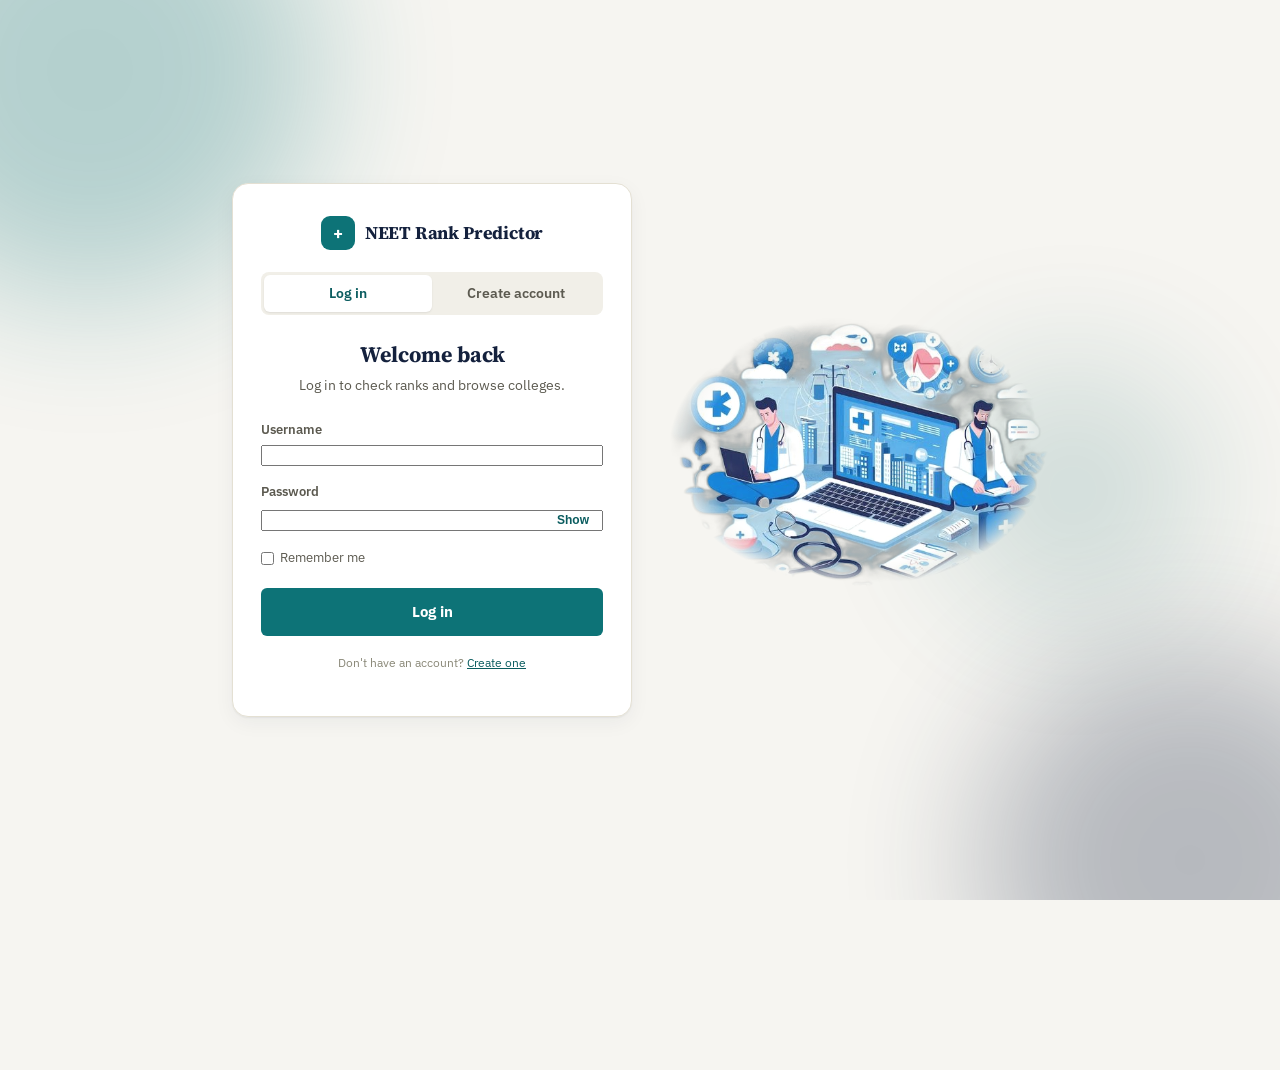
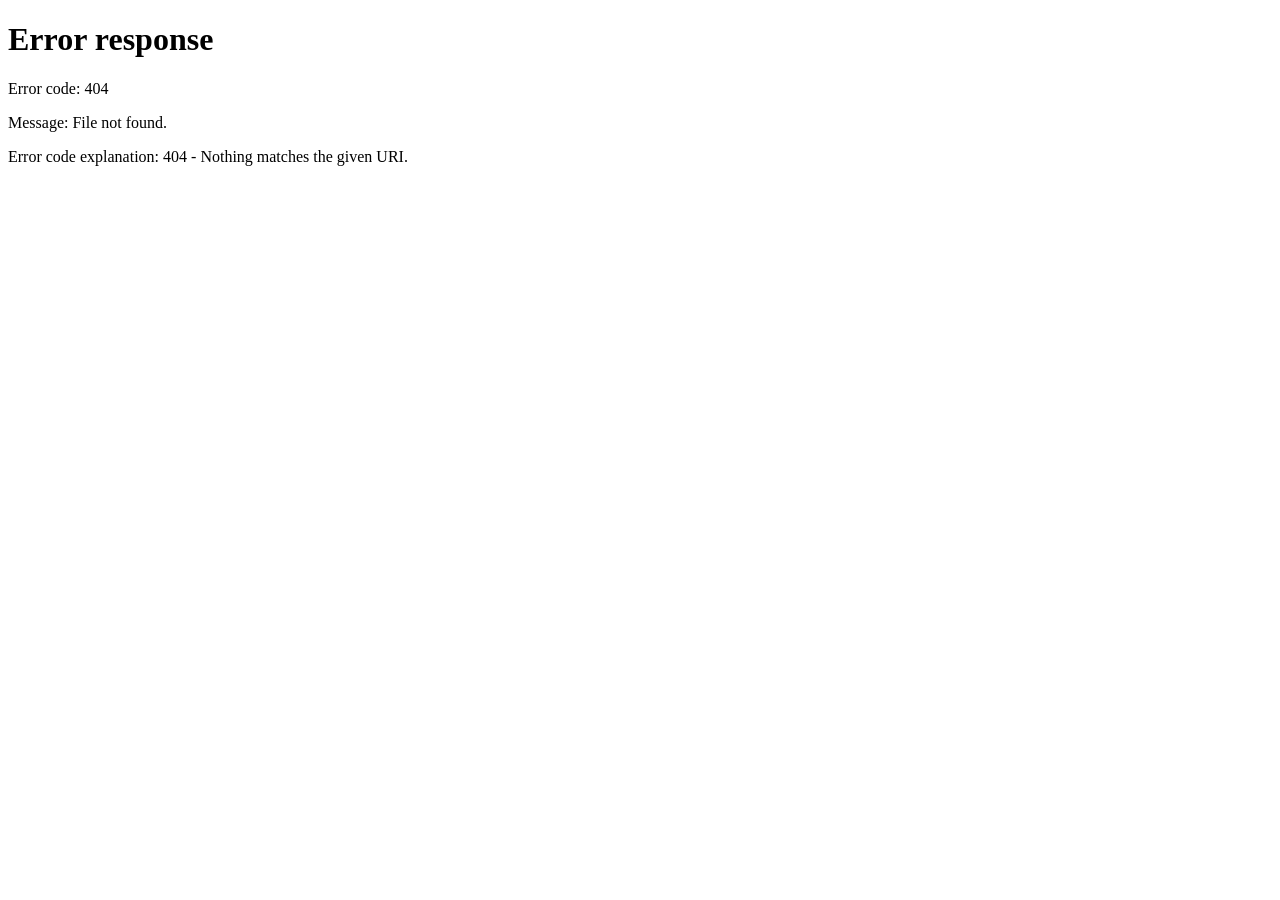
